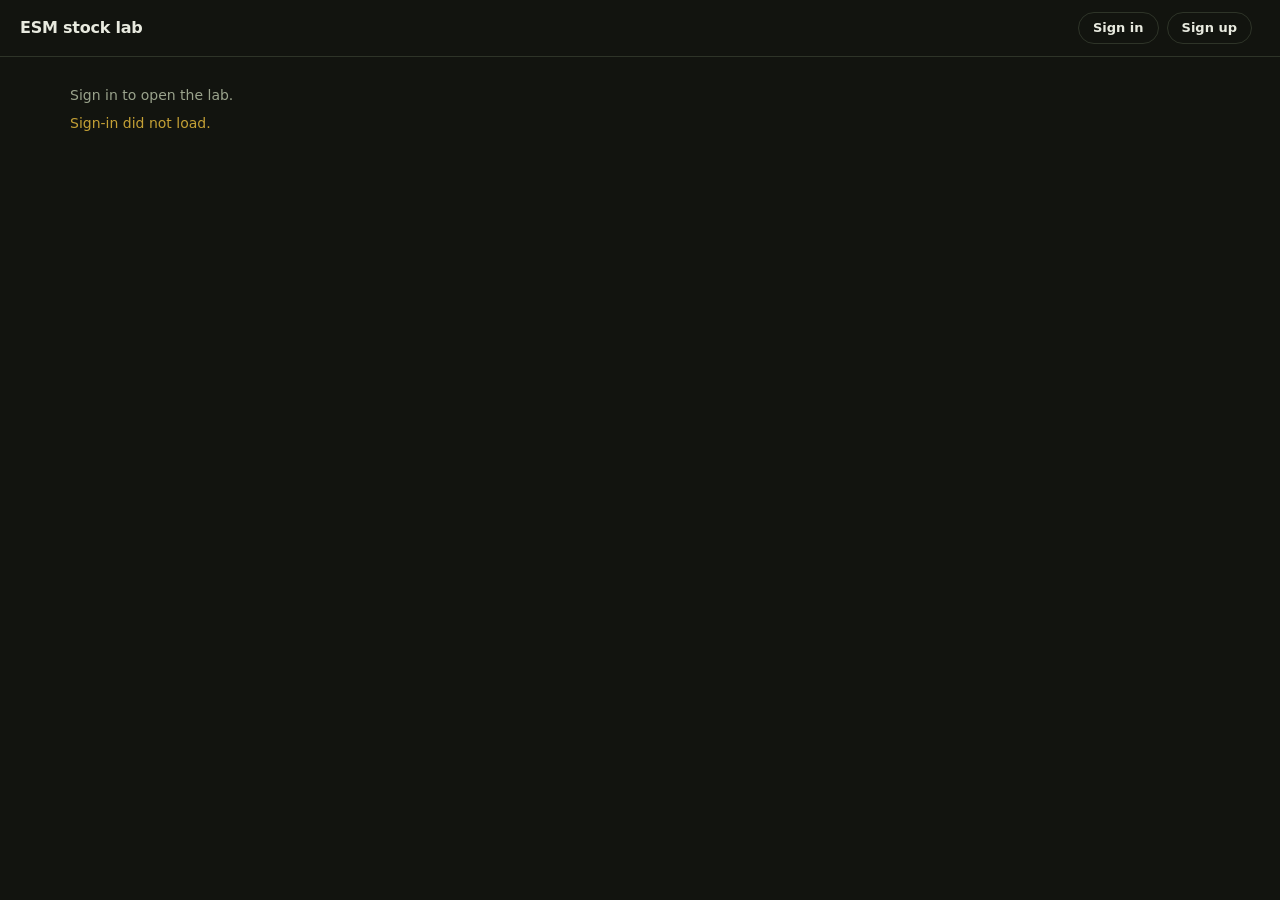
==== index.html @ aaa7f3aa "EOD lab snapshot 2026-10-05 22:42 IST" ====
<!DOCTYPE html>
<html lang="en">
<head>
  <meta charset="utf-8" />
  <meta name="viewport" content="width=device-width, initial-scale=1" />
  <title>ESM stock lab</title>
  <style>
    :root {
      --bg: #12140f;
      --panel: #1b1e16;
      --line: #2e3428;
      --text: #e8eadf;
      --muted: #9aa38c;
      --green: #3d9a6a;
      --yellow: #c4a035;
      --blue: #4a8fd4;
      --chip: #25291e;
    }
    * { box-sizing: border-box; }
    html { overflow-y: scroll; }
    body {
      margin: 0;
      font: 14px/1.45 ui-sans-serif, system-ui, -apple-system, sans-serif;
      background: var(--bg);
      color: var(--text);
    }
    main {
      width: 100%;
      margin: 0;
      padding: 12px 16px 24px;
    }
    .table-wrap {
      overflow-x: visible;
      width: 100%;
      border: 1px solid var(--line);
      border-radius: 10px;
    }
    thead th {
      position: sticky;
      top: 0;
      background: var(--bg);
      z-index: 4;
    }
    h1 { font-size: 22px; font-weight: 650; margin: 0 0 8px; }
    h2 { font-size: 16px; font-weight: 650; margin: 22px 0 6px; }
    p.lead, p.note, .legend, caption { color: var(--muted); }
    .row { display: flex; flex-wrap: wrap; gap: 8px; align-items: center; margin: 12px 0; }
    button.pill {
      border: 1px solid var(--line);
      background: var(--chip);
      color: var(--text);
      border-radius: 999px;
      padding: 6px 12px;
      cursor: pointer;
    }
    button.pill.on { background: var(--text); color: var(--bg); border-color: var(--text); }
    .tabs {
      display: flex;
      gap: 0;
      margin: 16px 0 0;
      border-bottom: 1px solid var(--line);
    }
    button.tab {
      background: none;
      border: 1px solid transparent;
      border-bottom: none;
      color: var(--muted);
      padding: 8px 16px;
      cursor: pointer;
      border-radius: 8px 8px 0 0;
      font: inherit;
    }
    button.tab.on {
      color: var(--text);
      background: var(--panel);
      border-color: var(--line);
      margin-bottom: -1px;
    }
    .table-wrap { border-top-left-radius: 0; }
    input, select {
      background: var(--panel);
      color: var(--text);
      border: 1px solid var(--line);
      border-radius: 8px;
      padding: 7px 10px;
    }
    label.check { color: var(--muted); display: flex; gap: 6px; align-items: center; }
    .stats {
      display: grid;
      grid-template-columns: repeat(auto-fit, minmax(140px, 1fr));
      gap: 10px;
      margin: 10px 0;
    }
    .stat {
      background: var(--panel);
      border: 1px solid var(--line);
      border-radius: 10px;
      padding: 12px 14px;
    }
    .stat b { display: block; font-size: 20px; }
    .stat span { color: var(--muted); font-size: 12px; }
    .legend { display: flex; gap: 16px; flex-wrap: wrap; font-size: 13px; margin: 8px 0 16px; }
    .dot { width: 8px; height: 8px; border-radius: 50%; display: inline-block; margin-right: 6px; }
    .g { background: var(--green); }
    .y { background: var(--yellow); }
    .b { background: var(--blue); }
    table {
      width: 100%;
      border-collapse: collapse;
      font-variant-numeric: tabular-nums;
    }
    .table-wrap > table {
      table-layout: fixed;
    }
    .table-wrap > table > thead > tr > th:nth-child(1) { width: 2.4%; }
    .table-wrap > table > thead > tr > th:nth-child(2) { width: 10%; }
    .table-wrap > table > thead > tr > th:nth-child(3) { width: 13%; }
    .table-wrap > table > thead > tr > th:nth-child(4) { width: 4.4%; }
    .table-wrap > table > thead > tr > th:nth-child(5) { width: 3.6%; }
    .table-wrap > table > thead > tr > th:nth-child(6) { width: 14%; }
    th, td {
      text-align: left;
      padding: 5px 4px;
      border-bottom: 1px solid var(--line);
      white-space: normal;
      overflow-wrap: anywhere;
      vertical-align: top;
    }
    .table-wrap .af-menu,
    .table-wrap .af-menu * {
      overflow-wrap: normal;
      vertical-align: baseline;
    }
    @media (max-width: 760px) {
      .table-wrap { overflow-x: auto; }
      .table-wrap > table {
        table-layout: auto;
        width: max-content;
        min-width: 100%;
      }
      .table-wrap > table > thead > tr > th:nth-child(n) { width: auto; }
      .table-wrap > table > thead > tr > th,
      .table-wrap > table > tbody > tr:not(.dossier) > td {
        white-space: nowrap;
      }
    }
    th.sortable { cursor: pointer; user-select: none; }
    th[title] { cursor: help; }
    th.sortable[title] { cursor: pointer; }
    .tip { color: var(--muted); font-size: 11px; cursor: help; padding: 0 2px; border-radius: 4px; }
    td .pos { color: var(--green); }
    td .neg { color: #c45c5c; }
    .tip:hover, .tip:focus { color: var(--text, inherit); outline: none; background: var(--line); }
    .tip-pop {
      position: fixed; z-index: 50; max-width: 300px; padding: 8px 10px;
      background: #1f2937; color: #f9fafb; border: 1px solid #4b5563; border-radius: 8px;
      font-size: 12px; line-height: 1.4; font-weight: 400; text-align: left; white-space: normal;
      box-shadow: 0 6px 20px rgba(0,0,0,.25); pointer-events: none;
    }
    th.sortable:hover { color: var(--text); }
    th.af { position: relative; }
    button.af-btn {
      background: none; border: none; color: var(--muted); cursor: pointer;
      padding: 0 2px; font-size: 12px;
    }
    button.af-btn.on { color: var(--green); }
    .af-menu {
      position: absolute; top: 100%; left: 0; z-index: 40;
      background: var(--panel); border: 1px solid var(--line);
      border-radius: 8px; min-width: 220px; max-width: 280px;
      padding: 8px; text-align: left;
    }
    .af-menu .af-item {
      display: block; width: 100%; text-align: left; background: none;
      border: none; color: var(--text); padding: 6px 8px; cursor: pointer; border-radius: 6px;
    }
    .af-menu .af-item:hover { background: var(--bg); }
    .af-menu input.af-search { width: 100%; margin: 6px 0; box-sizing: border-box; }
    .af-list { max-height: 220px; overflow: auto; }
    .af-check { display: flex; gap: 6px; align-items: center; color: var(--text); font-weight: 400; padding: 3px 4px; }
    tr:hover td { background: #22261c; }
    .sym { font-weight: 600; position: relative; }
    .ext { font-weight: 400; font-size: 11px; color: var(--muted); }
    .ext a { color: var(--muted); text-decoration: none; margin-right: 6px; }
    .ext a:hover { color: var(--text); }
    button.lnk {
      background: none; border: 1px solid var(--line); color: var(--muted);
      border-radius: 8px; padding: 3px 8px; cursor: pointer; font-size: 11px; margin-right: 4px;
    }
    button.lnk.on { color: var(--bg); background: var(--text); border-color: var(--text); }
    a.lnk {
      display: inline-block; text-decoration: none;
      border: 1px solid var(--line); color: var(--muted);
      border-radius: 8px; padding: 3px 8px; font-size: 11px;
    }
    a.lnk:hover, button.lnk.close:hover { color: var(--text); border-color: var(--muted); }
    .doss-h {
      display: flex; justify-content: space-between; align-items: center;
      gap: 12px; flex-wrap: wrap;
      padding-bottom: 10px; margin-bottom: 12px; border-bottom: 1px solid var(--line);
    }
    .doss-title { display: flex; align-items: center; gap: 10px; flex-wrap: wrap; }
    .doss-title strong { font-size: 15px; }
    .doss-meta { color: var(--muted); font-size: 12px; }
    .doss-links { display: flex; align-items: center; gap: 6px; margin-left: auto; }
    .doss-links button.lnk { margin-right: 0; }
    .seg { display: inline-flex; border: 1px solid var(--line); border-radius: 8px; overflow: hidden; }
    .seg button {
      background: none; border: none; color: var(--muted); cursor: pointer;
      padding: 3px 10px; font-size: 11px;
    }
    .seg button + button { border-left: 1px solid var(--line); }
    .seg button.on { background: var(--text); color: var(--bg); }
    #exp-msg { color: var(--muted); font-size: 12px; }
    button.symbtn {
      background: none; border: none; color: var(--text); font-weight: 600;
      cursor: pointer; padding: 0; font: inherit;
    }
    tr.dossier td {
      white-space: normal;
      background: var(--panel);
      padding: 12px 14px;
    }
    #dossier:empty { display: none; }
    #dossier {
      margin: 8px 0 12px;
      border: 1px solid var(--line);
      border-radius: 10px;
      padding: 10px 12px;
      background: var(--panel);
    }
    .doss-grid { display: grid; grid-template-columns: repeat(auto-fit, minmax(120px, 1fr)); gap: 10px; }
    .doss-grid div b { display: block; font-size: 16px; }
    .doss-grid div span { color: var(--muted); font-size: 12px; }
    .inv { width: 100%; border-collapse: collapse; margin: 8px 0; }
    .inv th, .inv td { padding: 6px 8px; border-bottom: 1px solid var(--line); font-size: 12px; }
    .inv th { color: var(--muted); font-weight: 500; }
    .warn-ico { fill: var(--yellow); flex: 0 0 auto; vertical-align: middle; }
    .data-warn {
      display: flex; align-items: flex-start; gap: 8px;
      color: var(--yellow); font-size: 12px; margin: 8px 0;
    }
    .sym a.n { color: var(--text); text-decoration: none; }
    .sym a.n:hover { text-decoration: underline; }
    button.copy {
      background: none; border: none; color: var(--muted); cursor: pointer;
      padding: 0 0 0 6px; font-size: 12px;
    }
    button.copy:hover { color: var(--text); }
    button.copy.done { color: var(--green); }
    .sym-pop {
      display: none;
      position: fixed;
      z-index: 80;
      background: var(--panel);
      border: 1px solid var(--line);
      border-radius: 8px;
      padding: 8px 10px;
      min-width: 240px;
      pointer-events: none;
    }
    .sym-pop.show { display: block; }
    .sym-pop .pop-h { font-size: 12px; color: var(--muted); margin-bottom: 4px; }
    footer.legal {
      margin-top: 8px;
      padding: 10px 0 10px;
      border-top: 1px solid var(--line);
      color: var(--muted);
      font-size: 12px;
      background: var(--bg);
      display: flex;
      align-items: center;
      gap: 8px;
    }
    footer.legal svg { flex: 0 0 auto; fill: var(--yellow); }
    footer.legal div { white-space: nowrap; overflow: hidden; text-overflow: ellipsis; }
  </style>

    <style>
      :root {
        --clerk-color-primary: #e8eadf;
        --clerk-color-primary-foreground: #12140f;
        --clerk-color-background: #1b1e16;
        --clerk-color-foreground: #e8eadf;
        --clerk-color-muted-foreground: #9aa38c;
        --clerk-color-input: #12140f;
        --clerk-color-input-foreground: #e8eadf;
        --clerk-color-border: #2e3428;
        --clerk-color-neutral: #9aa38c;
        --clerk-color-ring: #e8eadf;
        --clerk-color-danger: #c45c5c;
        --clerk-color-success: #3d9a6a;
        --clerk-color-warning: #c4a035;
        --clerk-color-modal-backdrop: rgba(18, 20, 15, 0.72);
        --clerk-border-radius: 10px;
        --clerk-font-family: ui-sans-serif, system-ui, -apple-system, sans-serif;
        --clerk-font-family-buttons: ui-sans-serif, system-ui, -apple-system, sans-serif;
        --clerk-font-size: 14px;
      }
      body.clerk-locked main { display: none !important; }
      body:not(.clerk-locked) #clerk-locked-note { display: none; }
      #clerk-bar {
        display: flex; align-items: center; justify-content: space-between; gap: 16px;
        padding: 12px 20px; border-bottom: 1px solid var(--line); background: var(--bg);
        position: sticky; top: 0; z-index: 40;
      }
      #clerk-brand {
        font-size: 16px; font-weight: 650; letter-spacing: -0.015em; color: var(--text);
      }
      #clerk-auth, #clerk-signed-out { display: flex; align-items: center; gap: 8px; }
      #clerk-bar button {
        font: inherit; font-size: 13px; font-weight: 600; line-height: 1.2;
        border-radius: 999px; padding: 7px 14px; cursor: pointer;
        border: 1px solid var(--line); background: transparent; color: var(--text);
      }
      #clerk-sign-in:hover { background: var(--chip); border-color: var(--muted); }
      #clerk-sign-up { background: var(--text); color: var(--bg); border-color: var(--text); }
      #clerk-sign-up:hover { background: #f3f5ea; border-color: #f3f5ea; }
      #clerk-bar button:focus-visible { outline: 2px solid var(--text); outline-offset: 2px; }
      #clerk-user { display: flex; align-items: center; }
      #clerk-locked-note {
        padding: 28px 20px 8px; max-width: 1180px; margin: 0 auto;
      }
      #clerk-error { color: var(--yellow); min-height: 1.2em; margin: 0 auto; max-width: 1180px; padding: 0 20px; }
      .cl-card, .cl-cardBox, .cl-modalContent {
        background: #1b1e16; color: #e8eadf;
        border: 1px solid #2e3428; border-radius: 10px; box-shadow: none;
      }
      .cl-headerTitle { color: #e8eadf; font-size: 22px; font-weight: 650; }
      .cl-headerSubtitle { color: #9aa38c; font-size: 14px; line-height: 1.45; }
      .cl-formFieldLabel, .cl-dividerText, .cl-footerActionText { color: #9aa38c; }
      .cl-formFieldInput, .cl-otpCodeFieldInput {
        background: #12140f; color: #e8eadf; border: 1px solid #2e3428; border-radius: 8px;
        box-shadow: none;
      }
      .cl-formButtonPrimary {
        background: #e8eadf; color: #12140f; border-radius: 8px; box-shadow: none;
        text-transform: none; font-weight: 600;
      }
      .cl-formButtonPrimary:hover, .cl-formButtonPrimary:focus { background: #f3f5ea; color: #12140f; }
      .cl-socialButtonsBlockButton {
        background: #25291e; color: #e8eadf; border: 1px solid #2e3428; border-radius: 8px;
        box-shadow: none;
      }
      .cl-dividerLine { background: #2e3428; }
      .cl-footer, .cl-footerAction { background: transparent; }
      .cl-footerActionLink { color: #e8eadf; font-weight: 600; }
      .cl-modalBackdrop { background: rgba(18, 20, 15, 0.72); }
      .cl-modalCloseButton, .cl-formFieldInputShowPasswordButton { color: #9aa38c; }
      .cl-logoBox, .cl-logoImage { display: none; }
      .cl-identityPreview { background: #12140f; border: 1px solid #2e3428; border-radius: 8px; }
    </style>
</head>
<body class="clerk-locked">

<!-- Clerk publishable key only. No secret key.
     Client-side gating hides the lab until Clerk reports a signed-in user.
     If this build set an API base, the tables load after sign-in from that API.
     If it did not, the rows are still in this file.
     After sign-in or sign-up, return to https://rachidasen.github.io/esm-stock-lab/
     Local preview (127.0.0.1 or localhost) returns to that origin instead. -->
<header id="clerk-bar">
  <span id="clerk-brand">ESM stock lab</span>
  <div id="clerk-auth">
    <div id="clerk-signed-out">
      <button type="button" id="clerk-sign-in">Sign in</button>
      <button type="button" id="clerk-sign-up">Sign up</button>
    </div>
    <div id="clerk-user" hidden></div>
  </div>
</header>
<p id="clerk-locked-note" class="lead">Sign in to open the lab.</p>
<p id="clerk-error" class="note"></p>

<main>
  <div class="chrome">
  <h1>ESM stock lab</h1>
  <p class="lead"><strong>Last updated 05 Oct 2026, 22:40 IST</strong></p>
  <p class="lead">
    715 live ESM rows as of 2026-10-05: NSE 234 / BSE 481, Stage 1 599 / Stage 2 116.
    262 names sit on the Exits tab for 30 days after their ESM exit date.
    Dual-listed names are two rows. Scores are local EOD snapshots, not live quotes.
  </p>
  <div class="legend">
    <span><i class="dot g"></i>Quality growth</span>
    <span><i class="dot y"></i>Turnaround (weak books, bouncing tape)</span>
    <span><i class="dot b"></i>Projected ESM exit within 8 days</span>
  </div>
  <div class="row" id="exch"></div>
  <div class="row" id="stage"></div>
  <div class="row" id="lens"></div>
  <div class="row">
    <input id="q" placeholder="Search symbol, sector or ISIN" />
    <select id="sort" class="live-only">
      <option value="days">Soonest ESM exit (days)</option>
      <option value="exit">Post-exit 1st trading day</option>
      <option value="ex">Exchange</option>
      <option value="days2">Soonest Stage 2 drop</option>
      <option value="current">Current fundamentals</option>
      <option value="future">Future undervalue</option>
      <option value="turn">Turnaround score</option>
      <option value="tech">Technical strength</option>
      <option value="fscore">Piotroski F</option>
      <option value="rs">RS vs Nifty</option>
      <option value="dealN">Deals in 30 days</option>
    </select>
    <label class="check live-only"><input type="checkbox" id="priced" checked /> Has price history</label>
    <label class="check live-only"><input type="checkbox" id="qg" /> Quality growth</label>
    <label class="check live-only"><input type="checkbox" id="turn" /> Turnaround flag</label>
  </div>
  <div class="row">
    <span class="note">Watchlist from this tab</span>
    <button type="button" class="lnk" id="exp-tv">TradingView watchlist</button>
    <button type="button" class="lnk" id="exp-ci">Chartink watchlist</button>
    <button type="button" class="lnk" id="exp-isin">ISIN watchlist</button>
    <span id="exp-msg"></span>
  </div>
  <div class="stats" id="stats"></div>
  <div class="tabs" id="view-tabs"></div>
  <p class="note" id="count"></p>
  <div id="dossier"></div>
  </div>
  <div class="table-wrap">
    <table>
      <thead id="head"></thead>
      <tbody id="body"></tbody>
    </table>
  </div>
  <footer class="legal">
    <svg width="20" height="20" viewBox="0 0 24 24" aria-label="Warning">
      <path d="M1 21h22L12 2 1 21zm12-3h-2v-2h2v2zm0-4h-2V9h2v5z" />
    </svg>
    <div>
      <strong>Disclaimer.</strong>
      This page is not from a SEBI-registered research analyst or investment adviser.
      Nothing here is a buy, sell, or hold recommendation. Model output only, for information.
      Not affiliated with NSE or BSE.
    </div>
  </footer>
</main>
<script>
const STOCKS = [{"symbol":"AARTECH","ex":"NSE","stage":1,"isin":"INE01C001026","e1":"2026-07-10","exit":"2026-10-12","days":7.0,"thin":false,"current":62.1,"future":53.0,"tech":34.8,"fscore":5.0,"ps":3.41,"de":16.02,"promoter":52.75,"fii":0.01,"dii":0.0,"rs":-9.9,"mcap":153.5,"rsi":38.6,"darvas":"BREAKDOWN","macd":"BELOW","rsiDiv":"NONE","bucket":"SOLID_CURRENT","sector":"Industrials","industry":"Electrical Equipment & Parts","name":"Aartech Solonics Limited","px":[64.62,67.15,66.92,66.12,65.38,65.83,67.01,68.01,65.38,64.75,64.2,62.02,62.17,62.06,60.59,61.02,60.33,61.22,61.32,62.65,60.49,60.59,62.81,63.02,61.0,61.21,60.61,59.41,58.93,64.11,68.62,70.92,72.69,75.05,72.11,75.69,79.07,80.6,83.02,83.84,81.23,78.84,79.35,80.67,78.75,76.77,77.33,79.19,77.13,77.33,74.82,78.53,82.13,79.96,79.87,78.25,81.87,79.77,78.33,82.24,86.31,90.62,95.15,99.91,94.91,90.16,85.65,81.36,77.29,78.94,74.99,72.38,71.17,69.21,66.06,68.09,66.58,63.48,64.1,67.3,68.6,68.84,66.13,67.27,69.27,67.38,67.15,66.77,64.27,62.74,64.68,66.21,67.13,64.46,64.33,63.4,62.93,61.06,60.92,60.82,58.61,57.4,56.28,58.94,60.81,62.72,60.93,61.89,61.42,58.44,55.52,55.52,55.93,54.81,56.02,54.59,55.89,56.37,53.59,52.07,51.08,51.89,54.48,54.38,52.65,53.1,53.8,54.11,56.81,59.65,60.96,63.0,61.67,61.72,59.24,57.09,55.8,57.41,56.8,55.09,57.55,55.22,53.41,52.7,52.3,54.91,57.65,60.52,58.9,59.44,57.94,58.06,58.12,55.22,57.98,60.55,61.73,60.8,57.76,57.45,57.05,56.88,55.87,57.33,60.7,60.31,66.34,72.8,70.58,71.79,70.42,69.9,66.87,65.97,65.97,69.26,69.41,72.67,72.73,70.58,69.09,70.64,68.74,65.43,68.62,66.81,70.08,73.57,70.41,70.18,70.14,70.12,69.63,70.47,69.77,68.93,69.4,69.1,68.57,67.89,67.38,66.45,66.57,65.57,65.8,65.46,64.21,62.46,61.48,62.45,63.89,64.64,63.13,61.67,61.77,61.33,61.7,60.91,60.39,59.59,58.78,57.29,57.42,60.28,61.57,58.7,57.88,57.81,59.12,57.6,57.65,56.52,55.39,55.5,56.72,56.51,56.42,57.62,54.73,54.15,53.2,54.6,54.18,52.5,51.76,52.11,52.49,51.78,53.19,52.05,52.54,53.11,53.37,51.83,51.31,52.1,57.31,59.02,59.21,58.84,62.78,59.89,58.62,57.55,56.41,57.49,55.38,54.38,53.32,52.82,53.65,51.62,51.05,50.76,50.52,50.85,50.85,50.14,49.95,49.9,49.69,48.01,48.64,48.65,52.05,51.09,49.29,49.7,50.47,50.12,49.09,49.31,49.41,48.9,49.37,49.04,48.96,48.88,47.11,47.45,47.78,47.86,50.7,49.02,47.72,47.92,47.85,47.44,48.86,53.77,55.08,53.63,54.74,52.86,50.31,50.17,51.45,51.65,52.4,49.12,47.15,47.35,46.19,44.13,45.18,45.99,44.9,46.97,47.07,47.58,46.17,45.97,48.38,50.16,49.72,48.12,46.43,46.35,46.39,46.2,44.98,44.47,43.52,43.0,43.65,43.27,42.7,41.4,40.43,40.46,41.93,39.56,41.0,40.24,39.7,40.25,40.44,41.75,47.17,45.26,46.52,44.66,42.72,42.34,39.4,34.72,36.55,38.66,40.74,44.31,46.69,43.41,41.03,43.85,52.59,52.96,53.04,51.55,52.14,50.63,50.43,49.92,48.38,48.81,49.3,48.52,47.94,47.84,46.77,44.94,44.89,42.92,40.03,43.05,41.85,39.99,42.96,42.45,41.71,41.87,42.19,42.76,44.7,43.56,41.95,41.91,41.35,42.55,41.86,41.79,41.13,41.04,40.61,40.58,41.55,41.05,48.93,49.22,49.78,50.13,50.58,50.83,50.12,52.16,47.91,47.54,47.97,48.07,47.78,57.34,52.94,46.91,49.54,49.14,48.45,47.35,48.95,48.38,47.46,48.29,47.36,47.76,47.81,47.81,47.09,45.71,46.0,45.05,46.33,46.85,47.14,47.26,47.13,46.89,46.11,48.41,49.5,50.97,50.11,50.7,51.25,48.96,50.55,48.17,47.33,46.98,47.8,49.5,49.04,47.78,48.82,49.69,49.04,48.52,49.41,51.25,52.37,51.94,51.86,50.71,50.12,51.27,51.2,51.06,51.58,50.7,50.41,50.11,51.22,50.01,50.14,47.92,47.3],"shp":"30-JUN-2026","public":47.24,"hold":[{"q":"30-JUN-2026","pr":52.75,"fii":0.01,"dii":0.0,"pub":47.24},{"q":"31-MAR-2026","pr":52.75,"fii":0.0,"dii":0.0,"pub":47.25},{"q":"31-DEC-2025","pr":52.75,"fii":0.0,"dii":0.0,"pub":47.25},{"q":"30-SEP-2025","pr":52.72,"fii":0.0,"dii":0.31,"pub":46.97}],"ffmcap":77.5},{"symbol":"ACCORD","ex":"NSE","stage":1,"isin":"INE113X01015","e1":"2026-04-22","exit":"2026-10-12","days":7.0,"thin":false,"current":76.3,"future":94.9,"tech":38.0,"ps":0.67,"promoter":74.88,"fii":0.0,"dii":0.0,"rs":18.5,"mcap":1337.4,"rsi":28.1,"darvas":"BREAKDOWN","macd":"BELOW","rsiDiv":"NONE","bucket":"FUTURE_UNDERVALUE","name":"Accord Synergy Limited","coil":true,"px":[37.0,37.0,35.15,33.4,31.85,31.85,33.4,34.85,34.85,33.15,31.75,30.7,30.7,31.5,31.5,31.5,31.5,31.5,31.5,31.5,31.5,31.5,33.05,34.7,34.8,34.8,34.8,34.8,34.8,33.1,33.1,29.9,31.0,29.45,29.45,29.45,30.95,32.25,30.65,31.95,31.95,30.5,30.5,28.4,29.8,28.6,29.75,29.75,29.75,29.75,29.75,29.75,29.75,29.75,29.0,29.0,27.65,27.65,27.65,26.3,27.6,27.6,26.25,27.35,26.0,26.45,26.45,26.45,27.45,26.1,26.1,24.9,24.9,24.9,24.9,23.7,23.7,23.7,23.7,23.7,23.7,24.3,25.5,25.5,25.5,25.5,25.5,24.25,24.25,24.25,24.25,24.25,24.25,24.25,23.05,23.05,23.05,23.05,23.05,23.05,23.05,23.05,23.05,23.05,21.4,21.4,21.4,21.4,20.35,20.35,20.35,20.35,19.4,19.4,19.4,18.55,18.15,18.15,17.5,17.5,17.5,17.5,17.5,17.5,17.5,17.5,17.5,17.5,18.3,18.3,18.3,19.2,19.2,19.2,19.2,19.25,19.25,19.25,19.25,19.25,20.2,20.2,20.2,20.2,20.2,20.2,20.2,20.2,21.2,22.25,22.25,22.25,22.25,22.2,22.2,22.2,22.2,22.2,22.2,23.3,23.3,23.3,23.3,23.3,22.15,22.15,22.15,22.15,22.15,22.15,21.1,22.15,22.15,22.15,23.25,22.1,23.2,23.2,22.1,22.1,22.1,22.1,22.1,22.1,21.0,21.75,21.75,22.8,22.8,22.8,22.8,22.8,22.8,22.8,22.8,23.9,22.75,22.75,22.75,22.75,22.75,22.75,22.75,22.75,22.75,22.75,23.85,23.85,23.85,23.85,23.85,23.85,23.85,23.85,23.85,23.85,23.85,23.85,23.85,23.85,23.85,23.85,23.0,23.0,23.0,21.85,21.85,21.85,21.85,21.85,21.85,21.85,21.85,21.85,21.85,21.0,21.0,22.0,22.0,22.0,22.0,22.0,22.0,22.0,22.0,22.0,22.0,22.0,22.0,22.0,22.0,22.0,22.0,22.0,22.0,20.9,20.9,20.9,20.9,20.9,20.9,20.9,20.9,20.9,20.9,20.9,20.9,19.85,19.85,19.85,19.85,20.8,20.8,22.85,23.95,22.9,22.9,22.9,22.9,22.9,24.0,24.0,25.2,23.95,23.95,23.95,23.95,23.95,23.95,23.95,23.95,25.1,25.1,25.1,26.35,26.35,26.35,26.35,26.35,27.65,27.65,27.65,27.65,29.0,29.0,29.0,29.0,29.0,29.0,29.0,29.0,29.0,29.0,29.0,29.0,30.45,29.05,27.6,27.6,27.6,27.6,27.6,27.6,27.6,27.6,27.6,28.0,28.0,28.0,28.0,28.0,28.0,28.0,28.0,28.0,27.0,27.0,25.65,25.65,25.65,25.65,25.65,25.65,28.15,28.15,29.55,29.55,28.1,26.7,25.4,25.4,25.4,25.4,26.65,26.65,26.65,26.65,26.65,26.65,26.65,26.5,26.5,26.5,26.5,26.5,26.0,26.0,27.3,28.65,28.65,28.65,33.1,33.1,36.45,36.45,36.35,38.15,39.95,41.9,43.95,43.95,43.95,45.95,45.95,48.2,48.35,45.95,43.7,41.65,43.7,43.7,43.7,43.7,43.7,45.85,45.85,48.1,50.5,53.0,53.0,53.0,55.65,55.65,55.65,55.65,58.4,58.4,61.3,64.35,67.55,70.9,74.4,78.1,82.0,86.1,90.4,94.9,99.6,99.6,99.6,115.2,120.95,126.95,133.25,139.9,139.9,154.15,161.85,169.9,178.35,187.25,190.95,194.75,198.55,202.5,206.55,210.65,206.45,202.35,202.35,202.35,202.35,202.35,202.35,202.35,202.35,202.35,202.35,202.35,202.35,198.35,198.35,198.35,198.35,198.35,198.35,198.35,198.35,198.35,198.35,198.35,198.35,198.35,198.35,198.35,198.35,198.35,198.35,198.35,198.35,198.35,198.35,198.35,188.45,188.45,188.45,188.45,188.45,188.45,188.45,188.45,188.45,188.45,188.45,188.45,188.45,188.45,188.45,188.45,188.45,188.45,188.45],"shp":"30-JUN-2026","public":68.01,"hold":[{"q":"30-JUN-2026","pr":74.88,"fii":0.0,"dii":0.0,"pub":68.01},{"q":"11-JUN-2026","pr":74.88,"fii":0.0,"dii":0.0,"pub":25.12},{"q":"31-MAR-2026","pr":71.99,"fii":0.0,"dii":0.0,"pub":28.01},{"q":"30-SEP-2025","pr":71.99,"fii":0.0,"dii":0.0,"pub":28.01}],"shpWarn":["Public % local 68.01 vs Screener 25.12"]},{"symbol":"ACCPL","ex":"NSE","stage":1,"isin":"INE0T8T01010","e1":"2026-05-05","exit":"2026-10-12","days":7.0,"thin":false,"current":82.0,"future":100.0,"tech":34.8,"promoter":73.52,"fii":0.0,"dii":2.76,"rs":32.3,"rsi":43.1,"darvas":"BREAKDOWN","macd":"BELOW","rsiDiv":"NONE","bucket":"FUTURE_UNDERVALUE","name":"Accretion Pharmaceuticals Limited","px":[82.95,78.8,74.9,71.15,67.6,69.9,66.55,64.9,67.05,66.05,65.55,64.1,65.4,68.3,69.8,79.3,77.95,78.4,78.3,77.0,75.0,72.65,72.15,71.95,71.3,70.9,69.35,70.8,70.0,70.2,70.3,69.95,69.0,68.95,66.95,66.05,65.6,63.75,66.9,65.0,64.75,65.85,64.3,64.7,64.7,63.0,62.15,62.5,60.85,62.7,60.5,62.2,61.7,60.6,59.3,59.9,59.55,60.0,60.3,59.6,59.15,61.0,59.0,59.05,58.8,59.75,59.85,59.35,58.8,60.5,60.25,65.4,62.35,63.0,62.0,60.95,63.2,63.0,63.5,62.55,63.35,64.95,63.65,62.85,64.85,64.2,64.2,60.85,60.95,58.8,60.0,59.0,59.0,57.4,58.25,58.8,58.7,58.8,58.7,58.7,57.9,56.85,55.2,54.6,55.1,55.3,57.15,57.85,56.8,58.9,56.75,57.45,59.9,58.3,56.75,55.15,57.2,59.25,60.0,67.9,66.15,68.5,64.75,77.7,82.25,82.9,81.15,77.0,79.0,80.85,93.05,101.05,92.7,88.1,83.95,88.05,92.45,92.6,97.2,97.2,92.35,95.5,90.85,90.85,90.0,87.7,92.05,90.05,89.9,88.0,88.05,88.0,87.0,87.85,84.05,84.0,86.7,83.05,81.1,77.1,77.35,73.55,72.95,69.35,70.75,68.05,67.0,64.1,67.3,64.05,67.25,67.25,67.4,67.4,73.2,73.2,69.6,66.6,67.05,68.4,67.8,68.2,68.5,68.5,71.0,68.5,68.45,67.8,67.8,71.0,68.05,70.95,67.45,65.7,65.45,68.65,69.7,66.7,64.3,63.55,63.75,64.05,64.9,65.05,63.05,63.45,66.3,66.25,63.55,66.7,70.0,73.5,77.15,81.0,77.0,77.0,74.15,77.85,81.45,82.85,86.55,89.95,93.0,89.75,90.1,93.95,98.6,103.5,108.65,114.05,109.4,108.0,112.5,117.75,122.65,122.25,126.8,121.4,119.55,114.65,108.95,113.0,115.1,111.55,117.1,119.4,117.45,122.7,127.5,133.65,140.3,142.85,144.9,138.0,134.3,140.35,135.3,137.25,142.9,143.0,148.05,151.0,143.45,141.65,145.5,151.9,149.15,155.35,163.05,169.0,162.0,155.65,159.0,154.0,153.6,160.8,157.0,155.5,157.1,160.65,166.0,165.65,164.1,163.45,164.1,170.25,164.2,160.0,168.0,165.0,163.0,169.9,172.0,177.0,181.1,179.85,181.0,190.05,196.75,188.7,184.45,190.5,195.0,200.0,205.5,208.0,202.3,200.0,192.0,200.8,199.55,207.0,207.0,205.0,202.0,200.0,210.0,210.0,202.0,210.0,215.0,219.0,208.8,210.85,210.0,208.0,214.95,204.95,205.0,203.3,202.25,210.95,214.0,203.3,194.05],"shp":"30-JUN-2026","public":23.72,"hold":[{"q":"30-JUN-2026","pr":73.52,"fii":0.0,"dii":2.76,"pub":23.72},{"q":"31-MAR-2026","pr":73.52,"fii":0.0,"dii":0.0,"pub":26.48},{"q":"31-DEC-2025","pr":73.52,"fii":0.0,"dii":0.0,"pub":26.48},{"q":"30-SEP-2025","pr":73.52,"fii":1.16,"dii":0.0,"pub":25.32}]},{"symbol":"AKSHARCHEM","ex":"NSE","stage":1,"isin":"INE542B01011","e1":"2026-07-02","exit":"2026-10-12","days":7.0,"thin":false,"current":65.2,"future":98.7,"tech":33.3,"fscore":2.0,"ps":0.86,"de":41.47,"promoter":62.7,"fii":0.0,"dii":0.06,"rs":62.9,"mcap":357.6,"rsi":46.6,"darvas":"BREAKDOWN","macd":"BELOW","rsiDiv":"NONE","bucket":"FUTURE_UNDERVALUE","sector":"Basic Materials","industry":"Specialty Chemicals","name":"Aksharchem India Limited","px":[301.96,310.82,315.36,319.59,324.07,315.61,313.46,315.8,307.44,304.65,300.07,296.43,292.4,285.08,283.53,285.28,283.68,287.12,289.26,294.74,304.65,316.95,309.43,312.22,312.72,303.1,302.46,297.63,300.12,297.73,300.17,291.1,292.94,299.72,299.12,298.77,299.02,306.94,304.95,307.79,314.61,311.22,309.23,310.63,307.29,307.44,310.33,301.81,305.55,337.12,325.96,321.28,311.32,307.94,307.29,304.45,310.82,306.54,301.56,305.15,305.25,305.4,298.27,297.43,300.22,295.44,282.39,271.48,265.35,270.18,280.44,285.28,289.61,285.08,279.15,277.26,281.24,265.25,252.16,254.94,266.65,265.45,253.7,259.43,260.02,259.83,258.83,256.44,249.17,248.47,251.56,244.54,230.89,226.56,228.95,231.14,230.69,234.13,239.06,231.59,224.32,212.26,215.86,220.22,216.8,220.6,217.47,212.08,210.22,204.67,201.46,201.46,211.89,218.06,220.65,222.29,211.02,201.84,202.95,213.57,212.56,217.28,211.74,213.21,201.95,208.37,205.83,208.75,211.42,216.75,220.22,225.5,235.23,229.98,230.49,223.86,225.44,223.17,218.16,222.82,217.2,221.1,224.21,215.19,222.77,242.65,244.85,237.16,240.33,248.74,243.57,251.65,276.08,271.11,265.71,264.73,262.97,259.34,257.51,248.14,244.87,250.87,251.93,251.72,248.51,247.76,259.41,259.49,252.43,248.4,250.9,250.41,244.46,237.83,246.99,250.31,253.3,252.52,255.46,261.74,274.92,280.34,292.1,294.84,295.63,294.04,292.0,301.56,303.65,300.91,289.96,298.92,298.57,308.28,309.23,312.32,306.24,297.88,303.75,310.18,291.9,292.75,287.96,285.82,278.95,275.31,265.2,260.12,257.43,260.67,272.77,283.38,274.32,275.41,274.67,273.57,278.6,277.9,280.0,278.25,274.67,289.51,280.44,277.01,254.45,271.68,268.73,270.13,275.47,274.78,277.72,271.58,270.73,270.08,267.13,266.73,267.43,266.78,268.08,265.09,263.14,270.23,269.73,262.64,266.78,266.83,270.28,262.24,267.63,268.08,267.38,264.44,259.64,263.04,262.34,267.28,263.24,261.54,260.74,277.52,267.18,272.83,280.27,279.12,272.18,267.83,263.19,261.69,253.25,250.8,253.6,251.5,251.85,247.46,263.09,254.2,251.3,249.51,248.71,249.11,258.59,270.83,284.01,267.28,265.84,262.59,254.9,250.35,251.7,250.0,248.76,247.31,243.01,244.46,249.06,248.31,250.1,255.8,251.1,249.16,252.95,251.65,246.06,246.01,242.21,237.32,240.72,243.23,238.79,239.88,235.9,233.12,234.02,228.74,223.75,228.05,226.86,220.51,222.67,211.94,208.46,227.45,229.08,227.22,226.07,222.59,221.36,220.8,221.28,220.68,220.9,219.17,223.92,227.79,226.23,223.76,222.9,218.45,219.13,221.67,222.27,221.14,219.94,217.53,213.87,219.14,216.01,204.35,203.95,205.39,204.65,190.93,177.82,170.87,170.27,172.3,169.53,171.28,175.7,178.77,183.81,171.95,173.1,160.97,151.2,145.02,155.24,162.71,166.54,172.47,180.19,181.48,185.18,182.29,188.94,194.6,204.81,208.57,205.98,204.05,203.82,193.37,200.04,202.34,197.97,198.99,197.31,207.29,210.11,212.5,208.19,209.66,209.62,205.0,200.0,198.27,197.59,197.43,195.3,205.96,198.46,200.83,199.76,199.52,190.19,187.84,190.77,227.88,240.03,227.26,211.29,211.69,210.21,202.02,206.74,205.63,212.12,214.75,219.69,248.08,244.83,237.8,242.83,239.3,234.1,242.14,242.61,233.36,230.42,235.21,235.14,232.83,234.44,234.72,230.4,234.72,234.57,238.4,234.72,234.75,233.87,234.66,232.85,236.3,234.72,240.54,246.58,249.33,249.64,255.24,261.18,272.96,280.51,277.9,278.28,283.85,281.69,295.77,305.28,302.71,300.71,299.59,301.59,302.86,318.0,333.33,349.77,365.22,348.5,365.92,384.2,403.37,423.5,444.32,463.35,451.97,429.39,407.97,422.9,401.8,381.95,373.5,392.15,410.65,395.9,389.95,379.3,394.4,383.35,376.55,388.1,379.1,365.3],"shp":"30-JUN-2026","public":37.24,"hold":[{"q":"30-JUN-2026","pr":62.7,"fii":0.0,"dii":0.06,"pub":37.24},{"q":"31-MAR-2026","pr":62.7,"fii":0.0,"dii":0.06,"pub":37.24},{"q":"31-DEC-2025","pr":62.7,"fii":0.0,"dii":0.06,"pub":37.24},{"q":"30-SEP-2025","pr":62.7,"fii":0.02,"dii":0.06,"pub":37.22}],"ffmcap":116.3},{"symbol":"AMANTA","ex":"NSE","stage":1,"isin":"INE084K01015","e1":"2026-06-17","exit":"2026-10-12","days":7.0,"thin":false,"current":81.8,"future":94.1,"tech":26.3,"ps":2.35,"de":111.0,"promoter":63.8,"fii":0.43,"dii":12.92,"rs":24.4,"mcap":697.4,"rsi":62.5,"darvas":"BREAKDOWN","macd":"BELOW","rsiDiv":"BEARISH","bucket":"FUTURE_UNDERVALUE","sector":"Healthcare","industry":"Drug Manufacturers - Specialty & Generic","name":"Amanta Healthcare Limited","px":[142.68,139.87,137.0,141.88,140.61,139.12,141.15,143.77,146.82,143.86,139.21,138.17,140.04,136.36,136.34,137.45,137.76,137.57,134.98,132.96,134.06,130.25,126.86,124.31,126.96,122.13,126.0,127.02,124.36,125.1,124.26,124.92,122.5,122.28,121.99,120.82,122.52,120.1,123.25,120.16,123.22,122.76,118.67,119.82,122.24,119.65,117.06,116.84,116.68,112.5,111.16,112.96,110.8,106.24,105.89,108.0,103.45,101.82,103.24,100.77,99.07,102.99,103.64,105.6,105.12,104.04,101.73,108.99,111.68,112.74,113.46,111.96,106.78,106.7,104.29,109.06,106.91,109.74,110.45,109.59,114.02,110.02,108.81,109.08,108.32,106.66,104.64,103.21,100.62,104.24,101.21,100.06,99.76,101.97,101.76,103.33,102.77,106.86,107.69,104.42,104.73,106.05,106.94,109.16,108.56,105.02,103.11,108.39,106.92,104.64,105.46,104.34,101.41,100.65,104.84,102.95,100.24,99.5,100.38,100.72,99.08,96.89,99.65,98.38,95.73,97.45,95.03,97.12,95.66,95.91,96.41,96.55,98.61,99.06,99.81,105.81,108.07,107.15,107.94,109.43,106.03,112.18,113.33,121.03,128.67,129.84,135.0,137.06,135.68,136.86,132.03,134.63,132.37,131.55,131.13,140.29,137.9,134.23,135.73,138.76,136.84,134.29,132.54,131.96,129.43,125.82,132.36,126.35,126.24,130.09,132.27,133.25,131.8,125.51,121.21,115.32,122.33,132.26,133.49,130.85,135.46,140.92,148.62,151.82,157.14,150.27,149.27,148.95,156.39,160.39,159.64,162.84,160.68,160.81,161.0,161.58,160.12,163.09,171.24,179.8,186.47,182.82,179.17,175.59,172.08,168.64,165.27,168.0,164.64,167.93,167.0,166.0,163.0,160.0,159.0,162.18,165.42,168.72,172.09,169.75,173.0,169.54,166.15,162.83,159.58,156.39,153.27,156.33,164.13,172.29,177.63,186.51,195.79,205.17,194.92,191.03,187.21,185.1,188.8,190.0,186.5,190.23,194.03,197.91,201.86,205.89,201.78,197.75,193.8,189.93,189.95,189.95,188.1,185.5,189.21,189.21,186.0,183.0,186.66,190.39,190.4,199.92],"shp":"30-JUN-2026","public":22.85,"hold":[{"q":"30-JUN-2026","pr":63.8,"fii":0.43,"dii":12.92,"pub":22.85},{"q":"31-MAR-2026","pr":63.72,"fii":0.85,"dii":12.88,"pub":22.55},{"q":"31-DEC-2025","pr":63.56,"fii":1.1,"dii":11.24,"pub":24.1},{"q":"30-SEP-2025","pr":63.56,"fii":1.0,"dii":11.34,"pub":24.1}],"ffmcap":141.5,"dealN":3,"dealTxt":"3 insider","deals":[{"t":"insider","d":"2026-09-30","side":"SELL","qty":1732763.0},{"t":"insider","d":"2026-09-28","side":"BUY","qty":150400.0},{"t":"insider","d":"2026-09-28","side":"SELL","qty":150400.0}],"effective_date":"2026-10-05","circuitTxt":"2% → 5% · effective 2026-10-05","circuits":[{"d":"2026-10-05","effective_date":"2026-10-05","from":"2%","to":"5%"}]},{"symbol":"APEXECO","ex":"NSE","stage":1,"isin":"INE0T4V01015","e1":"2026-05-13","exit":"2026-10-12","days":7.0,"thin":false,"current":84.0,"future":92.1,"tech":28.8,"promoter":69.29,"fii":0.0,"dii":8.39,"rs":11.8,"rsi":42.9,"darvas":"BREAKDOWN","macd":"BEARISH_2D","rsiDiv":"NONE","bucket":"FUTURE_UNDERVALUE","name":"Apex Ecotech Limited","px":[145.6,138.35,131.45,124.9,130.9,124.35,130.55,137.0,133.55,133.85,130.9,125.9,129.6,128.05,129.4,127.5,121.85,124.8,123.0,126.35,149.2,144.6,136.7,141.75,146.9,153.6,152.0,146.3,152.05,159.15,158.3,147.65,150.05,146.7,138.9,136.1,129.25,133.95,131.2,138.2,137.65,139.4,137.95,144.7,143.9,140.45,140.35,132.6,123.65,128.75,132.4,124.6,121.2,114.9,118.5,116.2,115.15,113.5,111.6,110.0,111.0,105.2,103.85,104.45,103.85,103.0,98.95,94.4,86.65,80.55,73.8,76.95,86.8,83.65,87.8,92.15,87.55,83.9,79.95,78.8,82.6,86.7,90.25,89.5,86.05,86.0,90.3,94.8,99.5,104.45,106.5,108.6,109.1,106.95,104.85,102.75,100.7,100.5,99.2,97.4,95.45,95.5,94.9,94.9,93.05,94.9,96.75,98.65,100.6,102.6,104.65,106.7,108.8,114.2,119.9,125.85,125.5,119.25,116.7,122.0,120.65,117.7,123.55,125.9,124.05,127.0,130.0,126.15,125.05,125.0,121.15,118.15,118.15,126.85,118.0,123.95,118.65,126.0,120.0,126.0,121.7,123.05,116.2,122.35,122.0,120.1,118.8,118.9,121.5,125.8,124.95,125.25,126.5,127.7,122.75,124.85,120.0,118.9,118.5,114.95,116.0,116.0,113.0,111.5,113.25,117.0,113.6,116.9,114.95,111.25,108.05,108.0,114.0,113.2,113.4,126.4,127.4,130.2,129.0,130.1,129.0,127.0,132.8,138.45,135.05,136.15,139.2,142.25,142.0,142.0,142.0,138.0,138.0,164.6,150.45,148.85,143.75,136.25,138.4,134.55,144.0,133.15,128.55,131.5,130.8,136.0,133.0,130.15,131.45,134.0,129.0,130.0,130.35,134.15,127.35,131.5,127.5,125.55,123.55,123.5,125.55,123.15,113.3,130.0,125.0,131.25,124.75,129.95,132.6,140.45,143.7,136.5,131.55,129.0,129.0,130.0,131.0,133.0,136.9,137.15,137.3,136.0,130.5,128.95,138.8,136.95,135.15,134.3,131.5,131.5,131.9,131.75,130.55,131.0,129.05,129.1,130.0,126.0,128.0,132.5,131.0,131.0,129.0,134.0,135.5,126.0,124.5,125.0,125.0,123.3,121.05,123.75,126.4,126.0,120.35,116.55,111.0,121.45,120.0,130.0,125.5,134.0,131.0,134.7,134.1,131.35,132.0,135.0,135.0,133.9,131.95,129.2,138.45,133.0,130.0,133.75,130.0,125.05,128.0,116.35,116.45,117.7,115.0,116.0,115.35,115.35,106.8,109.0,108.15,122.0,118.0,114.0,108.5,108.0,110.1,110.0,104.6,108.1,110.85,114.9,112.85,121.95,115.15,115.0,109.0,110.95,114.0,125.55,117.15,121.0,116.9,119.5,123.95,122.0,123.5,122.5,121.0,137.3,137.35,141.6,169.9,174.1,191.5,181.9,190.95,200.45,207.5,197.15,189.0,192.2,187.5,195.5,204.0,199.95,195.6,193.0,186.3,187.0,190.0,188.0,188.0,188.0,190.0,186.95,184.0,186.0,195.3,203.0,213.15,223.8,234.95,246.65,250.65,251.0,254.0,265.0,274.7,265.5,252.25,251.0,241.0,230.65,232.0,242.1,254.2,266.9,272.0,273.95,265.55,252.3,250.05,250.05,259.95,264.4,252.0,256.0,255.3,255.0,255.0,261.8,269.9,277.75,282.55,271.0,273.05,275.45,275.45,270.0,283.0,290.0,290.2,285.0,270.75,273.0,261.0,251.75,255.0,242.25,242.0,253.9,252.0,249.05,256.0,265.0,278.2,274.9,279.55,280.0,283.15,272.5,258.9,255.0,250.0,262.5,265.0,268.0,268.8,255.4,268.15,264.75,263.95,269.35,255.95,251.0],"shp":"31-MAR-2026","public":22.32,"hold":[{"q":"31-MAR-2026","pr":69.29,"fii":0.0,"dii":8.39,"pub":22.32},{"q":"30-SEP-2025","pr":69.29,"fii":0.0,"dii":6.52,"pub":24.19},{"q":"31-MAR-2025","pr":69.29,"fii":0.01,"dii":6.08,"pub":24.62},{"q":"02-DEC-2024","pr":69.29,"fii":4.98,"dii":2.8,"pub":22.93}]},{"symbol":"APSISAERO","ex":"NSE","stage":1,"isin":"INE1OOJ01011","e1":"2026-04-22","exit":"2026-10-12","days":7.0,"thin":false,"current":84.0,"future":100.0,"tech":29.5,"promoter":73.02,"fii":3.02,"dii":5.25,"rs":55.4,"rsi":39.1,"darvas":"BREAKDOWN","macd":"BELOW","rsiDiv":"NONE","bucket":"FUTURE_UNDERVALUE","name":"Apsis Aerocom Limited","px":[160.65,168.65,177.05,185.9,181.45,172.4,163.8,156.45,164.25,172.45,183.15,180.85,184.0,177.0,178.7,186.45,198.8,221.2,251.25,232.0,219.25,208.3,215.6,222.25,233.35,239.9,227.95,239.3,243.0,248.0,260.4,273.4,287.05,301.4,290.85,276.35,289.95,298.5,283.6,269.45,282.9,297.0,311.85,327.4,334.75,318.05,302.15,296.15,290.25,284.5,289.0,283.25,288.0,293.75,299.6,305.55,311.6,317.8,324.15,330.6,324.0,317.55,311.2,305.0,311.1,317.3,323.6,330.05,336.65,343.35,350.2,357.2,350.1,350.15,357.15,364.0,371.25,378.65,386.2,378.5,385.95,393.65,401.45,409.45,417.6,425.95,434.45,443.1,434.25,425.65,434.15,437.95,441.0,449.8,457.0,466.1,475.4,484.9,494.0,484.15,490.0,499.8,509.75,519.9,530.25,540.85,535.0,524.3,534.75,545.4,553.8,564.85,576.1,587.6,599.35,611.3,623.5,625.0,612.5,624.75,612.3,600.1,588.1,576.35,564.85,566.0,577.3,588.0,599.75,611.7,588.0,600.0,571.8,555.0,528.0],"shp":"31-MAR-2026","public":18.71,"hold":[{"q":"31-MAR-2026","pr":73.02,"fii":3.02,"dii":5.25,"pub":18.71},{"q":"17-MAR-2026","pr":73.02,"fii":3.65,"dii":8.94,"pub":14.39}]},{"symbol":"BHADORA","ex":"NSE","stage":1,"isin":"INE0ZRC01017","e1":"2026-07-03","exit":"2026-10-12","days":7.0,"thin":false,"current":84.0,"future":100.0,"tech":58.7,"promoter":65.59,"fii":1.48,"dii":10.26,"rs":70.2,"rsi":80.2,"darvas":"BREAKOUT_UP","macd":"BULLISH_4D","rsiDiv":"NONE","bucket":"FUTURE_UNDERVALUE","name":"Bhadora Industries Limited","px":[105.95,104.25,109.45,104.0,98.8,100.6,105.4,110.6,109.95,104.45,98.6,98.1,97.0,95.0,93.65,91.9,101.25,101.6,99.25,98.65,102.05,99.2,119.0,111.95,109.9,113.9,109.95,112.3,111.95,106.85,106.85,104.3,96.25,99.95,97.9,99.2,99.1,95.1,92.45,91.75,95.9,93.0,92.5,90.5,97.15,95.0,92.55,93.15,92.5,90.95,91.0,89.4,89.75,91.0,88.05,87.35,87.35,87.45,85.5,87.8,82.3,83.65,85.45,84.85,87.4,79.5,78.05,79.85,79.9,79.8,77.95,78.5,77.05,77.0,78.6,76.5,76.6,75.3,75.0,73.5,71.6,75.0,77.0,81.0,81.0,82.0,78.0,74.5,75.0,75.5,77.0,77.0,78.0,77.1,77.1,73.7,77.7,80.45,80.0,77.0,75.2,72.0,71.0,70.25,70.0,70.0,66.6,66.0,63.1,64.0,66.6,66.0,65.0,65.5,64.65,62.5,66.0,66.5,69.5,69.6,68.0,74.8,71.2,74.9,69.65,69.85,69.6,66.0,71.8,71.5,68.0,66.5,64.45,61.1,64.0,67.8,68.0,62.5,63.9,63.9,64.0,61.1,60.4,59.05,62.25,63.9,62.0,58.5,60.7,60.55,57.05,50.2,54.8,59.25,62.1,59.3,66.75,66.0,66.0,67.0,68.1,63.1,64.4,63.2,61.5,61.45,62.75,64.25,65.0,70.1,71.5,67.65,72.6,72.9,70.0,70.1,70.1,72.5,71.9,74.6,72.5,74.35,71.95,71.0,74.05,72.1,71.2,70.9,69.55,69.1,60.75,64.55,64.0,60.1,60.3,60.35,60.5,58.4,57.4,59.65,61.7,63.55,65.95,75.55,84.2,84.45,80.95,89.0,93.0,83.75,88.95,88.85,90.0,89.95,94.4,99.1,94.15,90.2,87.9,92.25,92.25,89.9,90.55,89.75,91.0,89.05,90.8,87.6,86.5,88.5,88.3,89.5,88.95,86.0,89.5,86.1,86.15,87.75,92.1,96.7,99.0,103.95,100.5,105.4,102.0,107.1,112.45,118.05,120.05,119.75,113.8,113.0,117.8,118.0,113.05,110.35,105.0,108.1,111.95,109.15,114.6,119.45,124.95,123.0,125.7,123.8,117.7,122.9,125.95,127.2,127.0,126.5,126.7,127.25,133.6,140.25,147.25,153.5],"shp":"30-JUN-2026","public":22.67,"hold":[{"q":"30-JUN-2026","pr":65.59,"fii":1.48,"dii":10.26,"pub":22.67},{"q":"31-MAR-2026","pr":65.59,"fii":2.01,"dii":10.59,"pub":21.81},{"q":"31-DEC-2025","pr":62.75,"fii":2.05,"dii":10.48,"pub":24.72},{"q":"30-SEP-2025","pr":62.75,"fii":3.14,"dii":10.45,"pub":23.66}]},{"symbol":"BHARATGEAR","ex":"NSE","stage":1,"isin":"INE561C01019","e1":"2026-07-07","exit":"2026-10-12","days":7.0,"thin":false,"current":79.4,"future":73.9,"tech":56.6,"fscore":6.0,"ps":0.18,"de":55.56,"promoter":55.33,"fii":1.35,"dii":0.0,"rs":-16.4,"mcap":158.0,"rsi":41.5,"darvas":"BREAKDOWN","macd":"ABOVE","rsiDiv":"BULLISH","bucket":"SOLID_CURRENT","sector":"Consumer Cyclical","industry":"Auto Parts","name":"Bharat Gears Limited","coil":true,"px":[98.97,99.83,102.26,103.99,104.81,106.95,107.06,106.09,103.97,101.88,103.18,98.9,98.44,99.12,96.16,98.84,99.94,100.64,100.44,100.8,99.32,100.37,101.15,100.16,99.1,98.52,98.32,96.03,97.05,96.06,99.23,96.73,96.57,99.11,98.45,97.82,97.65,97.79,98.12,98.55,106.06,105.11,105.7,103.98,105.07,102.75,102.97,101.24,103.28,102.23,103.4,102.54,97.59,97.86,98.02,100.74,99.0,99.67,97.9,98.02,99.97,100.7,96.36,96.1,97.91,94.87,93.68,91.03,92.1,94.5,97.37,98.09,96.94,95.88,94.28,93.63,93.37,87.96,84.14,84.22,86.13,87.99,86.02,87.98,88.14,87.98,87.82,86.58,84.11,80.38,80.63,78.63,74.35,72.77,73.2,74.75,78.1,76.67,75.21,73.99,72.86,72.25,71.66,77.41,76.82,76.03,74.53,73.31,74.61,73.8,71.31,71.31,71.41,71.87,71.79,70.89,68.33,65.14,65.13,64.83,65.03,68.51,71.12,69.43,65.96,68.32,66.22,68.49,70.27,70.61,71.13,72.48,73.8,73.7,79.47,74.85,76.55,75.65,73.42,74.67,74.81,75.01,73.86,72.16,69.89,74.7,76.5,76.82,77.14,77.86,83.06,82.09,83.1,92.05,88.27,88.83,88.37,88.87,87.92,85.4,86.39,87.97,88.47,88.35,90.14,89.74,88.5,91.5,92.88,89.9,91.49,91.09,89.3,86.25,86.53,85.77,87.57,86.81,87.04,87.11,88.3,89.09,89.83,88.04,88.97,87.87,87.49,88.71,88.32,88.98,88.09,93.83,95.89,94.93,91.32,91.55,94.91,94.3,91.82,92.2,94.15,96.08,92.94,92.56,91.44,90.82,90.35,87.04,87.55,85.43,84.67,85.33,87.45,85.96,85.79,99.16,95.73,94.81,93.59,93.79,90.8,88.91,88.25,88.89,91.85,90.68,89.97,95.09,94.86,92.95,95.91,95.64,98.15,95.92,95.77,95.22,94.79,104.84,108.23,104.8,119.2,116.96,137.26,145.35,125.21,131.22,134.29,127.57,121.18,115.12,119.95,115.5,112.43,108.25,109.3,114.76,113.12,109.49,111.81,111.38,110.37,106.68,106.15,104.7,107.85,113.25,117.14,114.94,109.68,109.86,106.06,105.87,107.34,108.39,107.75,113.13,115.91,114.4,110.11,107.45,106.95,108.28,107.72,110.09,108.42,109.11,107.49,105.59,106.1,104.31,99.88,101.5,101.16,103.41,103.42,103.0,103.71,103.82,102.44,104.48,103.07,106.58,106.07,104.58,104.19,105.78,108.62,111.9,116.24,112.85,109.62,107.74,105.01,104.06,106.53,104.99,104.52,104.35,107.29,109.45,107.57,111.34,108.48,106.23,110.56,110.12,111.46,109.32,111.66,114.85,117.16,118.94,119.94,111.8,114.4,111.2,108.79,108.78,116.79,115.49,113.18,111.29,109.3,107.15,107.37,107.76,105.81,102.81,98.66,101.5,100.24,95.39,101.4,99.96,97.32,96.63,94.03,95.81,99.28,95.62,97.22,91.99,92.99,94.85,88.61,85.45,89.97,89.29,92.82,94.0,98.05,98.56,101.04,104.32,110.65,112.53,111.63,107.08,107.94,108.44,108.39,107.5,108.77,106.4,107.32,106.28,109.61,106.53,111.24,116.2,118.79,113.57,109.19,112.21,109.79,110.13,106.76,108.75,112.81,112.36,108.83,112.28,117.49,119.01,118.34,109.98,111.34,113.29,112.54,113.24,108.99,110.66,109.87,108.56,110.12,113.01,129.87,126.24,124.29,135.82,136.08,133.03,129.5,130.04,124.94,131.1,133.4,134.05,132.05,131.24,124.68,118.9,119.83,120.9,122.2,122.49,121.1,119.73,117.7,117.34,120.59,119.88,117.93,120.32,126.34,122.85,125.26,123.44,125.09,122.46,116.35,110.53,107.63,106.25,107.67,105.03,103.62,102.33,103.28,102.03,102.0,101.96,101.65,100.94,101.78,104.02,104.02,103.27,103.59,101.5,100.3,102.08,104.49,102.93,102.79,102.78,101.75,102.67,101.14,100.29,99.55,101.3,100.51,100.08,100.4,101.42,100.33,101.51,99.82,100.29,101.43,99.64,99.67],"shp":"30-JUN-2026","public":43.32,"hold":[{"q":"30-JUN-2026","pr":55.33,"fii":1.35,"dii":0.0,"pub":43.32},{"q":"31-MAR-2026","pr":55.33,"fii":1.41,"dii":0.03,"pub":43.23},{"q":"31-DEC-2025","pr":55.33,"fii":1.39,"dii":0.03,"pub":43.25},{"q":"30-SEP-2025","pr":55.32,"fii":1.23,"dii":0.03,"pub":43.42}],"ffmcap":67.9},{"symbol":"BLUEWATER","ex":"NSE","stage":1,"isin":"INE0X3M01010","e1":"2026-04-30","exit":"2026-10-12","days":7.0,"thin":false,"current":84.0,"future":100.0,"tech":37.9,"promoter":69.55,"fii":0.0,"dii":5.18,"rs":76.4,"rsi":70.7,"darvas":"BREAKDOWN","macd":"ABOVE","rsiDiv":"NONE","bucket":"FUTURE_UNDERVALUE","name":"Blue Water Logistics Limited","px":[148.05,154.65,161.1,154.7,161.55,169.6,178.05,180.0,172.0,180.2,177.9,183.7,181.15,175.7,175.0,171.0,167.05,166.0,164.9,168.0,158.2,153.25,155.65,160.15,154.0,150.5,156.15,162.45,158.3,155.1,156.75,158.0,160.3,161.05,159.0,156.75,154.35,153.0,153.05,150.25,150.05,150.0,154.7,159.9,164.4,161.05,156.0,159.25,159.5,154.4,150.9,154.2,154.65,158.6,154.1,155.85,158.0,156.0,151.4,150.0,149.9,149.0,147.0,146.2,148.85,148.5,149.9,148.95,149.0,149.0,147.4,143.0,145.0,149.15,149.9,150.4,162.65,155.85,155.15,152.0,158.35,152.25,150.0,150.0,150.0,157.0,160.5,157.65,160.0,162.0,158.0,156.15,157.0,154.0,151.6,150.0,150.05,147.1,157.9,154.95,150.0,154.2,153.0,152.0,153.1,152.0,160.0,158.0,159.15,165.0,162.0,168.25,167.75,160.0,161.0,161.0,157.1,159.0,160.0,160.0,154.35,149.05,151.5,150.65,145.25,148.0,152.0,152.0,151.95,147.0,143.0,145.0,154.9,154.0,150.0,150.0,154.8,151.5,144.2,147.0,142.4,149.8,150.5,150.3,155.05,143.5,143.0,143.0,145.0,142.05,138.7,143.0,142.95,142.0,145.0,144.0,135.0,142.8,142.8,135.45,137.4,136.5,134.35,142.2,143.0,150.9,149.95,149.85,150.3,146.45,148.45,146.0,146.95,145.6,145.0,144.0,145.5,148.5,147.2,147.0,149.0,150.0,146.95,146.15,146.0,147.55,147.05,144.5,145.0,149.9,148.0,147.0,146.0,150.0,149.5,144.0,146.95,153.0,155.0,152.7,150.1,156.95,158.0,161.5,169.0,175.0,177.5,184.2,187.0,189.1,182.95,188.05,210.85,249.25,265.2,256.2,250.0,262.0,258.5,260.5,260.0,272.0,269.0,268.0,272.0,274.0,277.0,290.65,292.0,278.0,270.0,257.0,244.15,256.0,268.0,254.6,265.0,269.9,273.0,284.25,298.45,313.0,302.95,300.0,313.75,328.8,324.0,338.15,337.0,325.0,332.95,338.6,337.5,345.0,359.95,377.75,359.0,348.5,341.15,336.0,320.2,336.2,353.0,369.9,379.15,394.05,413.75,414.95,424.8,407.3,404.0,393.0,410.2,425.0,444.95,467.15,462.45,439.35,439.9,440.0,418.0,415.0,423.0,424.95,419.0,398.05,409.6,416.05,413.45,409.35,389.15,408.6,429.0,445.0,437.0,434.9,456.0,475.0,480.0,480.0,483.0,487.0,497.95,486.75,491.85,471.15,447.6,438.0,457.5,460.0,452.0,464.25,475.0,479.95,482.0,500.0,509.35,534.75,561.45,580.0,571.75,579.5,567.05],"shp":"30-JUN-2026","public":25.27,"hold":[{"q":"30-JUN-2026","pr":69.55,"fii":0.0,"dii":5.18,"pub":25.27},{"q":"31-MAR-2026","pr":69.55,"fii":0.0,"dii":7.17,"pub":23.28},{"q":"31-DEC-2025","pr":69.55,"fii":0.23,"dii":6.88,"pub":23.34},{"q":"30-SEP-2025","pr":69.55,"fii":1.74,"dii":6.0,"pub":22.71}],"dealN":3,"dealTxt":"3 bulk","deals":[{"t":"bulk","d":"2026-09-24","side":"BUY","qty":80000.0},{"t":"bulk","d":"2026-09-24","side":"BUY","qty":60000.0},{"t":"bulk","d":"2026-09-24","side":"SELL","qty":48000.0}]},{"symbol":"BTTL","ex":"NSE","stage":1,"isin":"INE274K01012","e1":"2026-07-09","exit":"2026-10-12","days":7.0,"thin":false,"current":54.0,"future":54.4,"tech":48.2,"fscore":3.0,"rs":-21.8,"rsi":40.4,"darvas":"BREAKDOWN","macd":"BULLISH_3D","rsiDiv":"NONE","bucket":"MIXED","sector":"Consumer Cyclical","industry":"Textile Manufacturing","name":"Bhilwara Technical Textiles Limited","px":[46.85,47.87,47.0,45.06,45.5,45.08,44.65,45.49,46.1,44.62,44.84,43.95,46.0,44.88,44.76,44.35,44.12,43.79,43.32,42.36,41.04,42.87,42.25,41.59,40.84,40.37,40.85,40.05,40.94,39.93,40.04,39.36,41.39,41.95,40.34,40.5,40.83,39.79,40.68,41.03,41.0,40.5,40.5,40.63,40.64,40.28,39.99,39.16,40.5,41.77,39.92,41.41,40.2,40.01,39.64,39.09,39.84,39.36,39.74,39.74,40.16,40.07,41.17,42.52,42.44,42.68,42.53,41.2,40.11,39.28,40.84,39.88,37.99,38.28,37.66,36.5,38.04,38.5,38.49,37.5,38.44,36.68,37.39,36.1,37.0,36.37,36.5,36.93,36.31,36.68,35.91,35.7,36.0,35.58,34.65,34.14,33.15,33.94,36.9,36.57,35.34,35.26,34.1,33.73,33.57,35.79,35.58,36.24,35.55,35.05,34.97,34.72,39.03,36.49,36.24,36.42,36.4,36.13,36.16,36.57,34.85,36.34,34.37,37.26,37.93,35.21,36.0,34.59,33.84,35.01,34.14,34.61,32.92,32.68,33.0,33.16,32.69,32.99,31.98,33.27,32.05,32.53,31.5,31.62,32.83,34.61,33.72,34.05,34.15,35.71,34.45,33.51,34.8,35.26,36.7,35.6,34.7,34.95,33.9,33.15,33.4,33.3,33.8,33.7,33.54,34.29,32.57,34.17,33.54,33.59,32.71,32.99,36.19,38.15,36.52,36.16,36.2,35.99,34.48,33.55,34.42,33.83,34.37,37.36,36.91,35.58,35.23,34.69,34.62,34.5,34.9,35.0,35.5,34.27,35.23,35.8,34.58,34.38,35.66,42.79,50.8,45.83,45.93,46.49,45.35,49.88,54.86,53.63,52.26,54.87,54.33,57.0,55.35,53.58,54.14,51.77,49.26,47.52,49.84,48.38,49.87,48.6,47.7,46.87,46.77,47.48,46.14,46.61,47.65,45.53,44.2,42.9,44.2,43.94,42.32,43.0,43.97,44.36,43.12,44.59,45.26,44.28,45.43,45.02,43.36,43.4,43.09,43.19,42.09,42.66,41.53,41.36,42.36,42.29,42.49,42.5,40.78,41.89,41.15,39.64,39.84,39.5,40.0,39.0,40.5,38.5,39.96,40.98,39.5,38.72],"ffmcap":63.3},{"symbol":"CHEMBONDCH","ex":"NSE","stage":1,"isin":"INE0TGX01019","e1":"2026-05-12","exit":"2026-10-12","days":7.0,"thin":false,"current":63.2,"future":62.0,"tech":32.3,"fscore":6.0,"ps":8.63,"promoter":68.0,"fii":0.65,"dii":2.65,"rs":-2.4,"mcap":676.4,"rsi":29.3,"darvas":"BREAKDOWN","macd":"BELOW","rsiDiv":"NONE","bucket":"SOLID_CURRENT","sector":"Basic Materials","industry":"Specialty Chemicals","name":"Chembond Chemicals Limited","px":[176.34,185.15,194.41,204.12,214.33,203.61,193.42,185.61,177.22,181.34,174.3,174.78,174.74,175.3,184.52,186.85,180.21,180.0,184.5,185.9,180.08,216.08,201.99,189.65,187.63,185.29,185.74,191.1,193.19,191.19,187.2,186.18,182.77,193.92,193.11,191.33,188.07,188.23,186.79,188.53,185.85,182.71,180.4,180.59,175.64,164.08,163.73,162.46,163.57,163.95,162.02,160.9,159.92,158.32,158.61,155.33,150.97,153.58,152.23,150.6,155.59,160.82,156.78,154.96,157.62,157.84,155.62,157.02,158.6,155.21,152.58,152.98,152.32,145.63,147.59,148.32,145.41,145.37,149.08,150.28,156.66,160.05,156.93,152.23,148.68,149.48,150.73,149.13,150.18,147.0,150.43,149.14,154.29,143.7,145.59,149.07,155.86,159.5,156.1,156.64,156.23,157.23,159.79,163.6,162.76,159.43,154.98,151.23,152.05,150.84,149.39,152.11,151.92,155.77,152.85,149.16,149.49,143.8,144.01,143.26,140.61,135.28,130.36,128.62,148.44,142.75,136.39,139.09,146.94,142.23,144.13,150.57,160.32,153.76,148.28,153.09,157.81,162.03,163.6,157.84,156.42,163.84,156.9,157.62,154.08,151.54,147.29,150.46,146.72,146.11,151.28,141.81,146.51,142.55,133.27,133.61,139.65,134.14,133.51,125.78,126.11,128.79,124.52,127.34,118.92,117.85,121.35,111.58,105.7,118.34,139.93,136.87,143.3,146.26,153.28,152.18,146.05,153.08,159.53,156.97,150.15,158.73,151.45,141.86,149.39,151.37,152.57,151.06,151.32,156.11,179.24,191.56,200.8,186.34,180.56,176.18,175.47,174.03,180.04,189.01,184.78,186.3,190.79,190.91,197.09,201.49,192.43,184.39,182.42,175.89,174.86,182.2,179.93,172.35,169.84,173.84,173.17,171.76,170.67,179.2,187.85,197.05,203.2,213.36,224.02,221.82,224.46,216.07,216.63,221.41,224.66,227.51,238.88,248.31,235.9,230.39,241.9,253.99,265.85,261.22,252.98,240.33,252.34,248.95,256.38,246.61,247.44,240.62,230.78,228.77,218.61,226.41,225.43,229.11,228.51,231.77,237.42,249.29,261.75,274.82,272.32,269.06,263.69,266.23,269.78,282.0,284.38,273.91,267.41,267.76,269.84,267.49,256.53,267.6,261.4,259.0,254.45,267.15,259.95,251.75,249.75,262.2,264.75,270.75,274.0,272.55,261.5,260.4,259.5,249.6,254.95,242.4,230.3,225.5,215.81,214.85],"shp":"30-JUN-2026","public":28.7,"hold":[{"q":"30-JUN-2026","pr":68.0,"fii":0.65,"dii":2.65,"pub":28.7},{"q":"31-MAR-2026","pr":67.98,"fii":0.66,"dii":2.06,"pub":29.3},{"q":"31-DEC-2025","pr":67.94,"fii":0.73,"dii":2.0,"pub":29.33},{"q":"30-SEP-2025","pr":67.74,"fii":0.62,"dii":0.81,"pub":30.83}],"ffmcap":223.7},{"symbol":"DAMODARIND","ex":"NSE","stage":1,"isin":"INE497D01022","e1":"2026-07-08","exit":"2026-10-12","days":7.0,"thin":false,"current":73.2,"future":79.2,"tech":30.9,"fscore":5.0,"ps":0.14,"de":113.3,"promoter":70.13,"fii":0.0,"dii":0.01,"rs":-7.6,"mcap":66.7,"rsi":39.0,"darvas":"BREAKDOWN","macd":"BEARISH_5D","rsiDiv":"NONE","bucket":"SOLID_CURRENT","sector":"Consumer Cyclical","industry":"Textile Manufacturing","name":"Damodar Industries Limited","px":[42.63,43.74,44.48,44.24,44.4,44.37,45.49,44.99,44.92,43.37,43.87,42.09,42.57,42.16,42.21,42.48,42.65,44.33,44.0,44.87,43.98,43.6,43.72,43.26,42.54,42.32,41.55,39.12,38.79,41.47,41.65,40.53,40.18,39.84,40.06,40.37,40.79,41.1,41.36,42.4,44.48,46.1,45.79,46.3,45.58,45.64,45.33,45.36,45.03,45.53,45.14,43.3,43.08,42.1,42.45,42.91,44.43,42.66,42.77,43.55,45.29,44.58,42.18,42.81,42.38,41.08,41.14,39.13,39.97,39.4,39.38,39.32,40.1,40.68,40.33,39.82,39.26,37.47,35.22,37.44,37.11,38.24,38.5,37.63,37.97,39.59,38.8,37.31,35.71,36.06,36.51,35.07,33.45,34.26,34.11,34.36,34.19,33.85,33.26,31.53,30.03,29.26,30.24,30.93,32.33,32.99,32.9,32.27,30.52,31.29,29.45,29.45,30.14,31.5,31.6,31.36,29.62,28.89,29.62,30.41,31.53,31.31,33.71,33.29,31.05,30.58,31.13,31.26,31.89,32.07,31.59,33.64,35.2,34.57,34.78,33.38,33.98,33.74,31.37,31.45,32.54,31.41,31.06,32.68,31.65,34.12,34.24,33.55,34.34,35.26,35.02,34.84,35.05,35.95,36.55,36.87,36.01,36.38,38.91,38.29,37.12,36.59,37.71,36.47,36.87,36.8,36.8,38.05,37.77,36.8,36.63,36.05,36.95,35.88,36.13,35.89,35.34,35.73,35.75,36.6,36.0,38.31,38.89,38.03,38.11,37.4,37.18,37.17,39.0,38.81,37.76,38.62,38.15,37.72,37.53,36.82,36.8,38.58,37.93,37.82,37.58,38.19,37.33,36.31,36.24,35.72,36.9,36.43,35.78,36.0,36.19,36.42,34.95,35.98,35.82,36.17,35.89,35.8,35.91,36.74,36.05,36.0,36.11,35.22,36.23,36.41,35.16,35.2,35.52,35.3,35.43,34.38,34.73,35.35,36.79,36.05,35.86,36.79,35.88,35.78,34.92,36.17,34.99,34.99,35.1,33.99,33.98,33.62,33.52,32.79,32.86,33.82,33.53,33.72,33.72,33.5,34.51,35.51,34.94,36.18,36.16,34.94,34.97,34.26,33.96,34.25,34.01,34.2,34.08,33.11,33.8,33.46,33.06,32.64,33.0,32.64,32.59,32.5,32.71,32.04,30.52,30.39,30.31,32.3,32.1,31.94,31.94,31.62,32.16,31.77,30.89,30.59,30.09,30.22,31.49,31.48,30.55,30.52,29.99,30.12,29.69,30.46,30.42,30.15,29.64,30.18,29.62,29.82,30.09,29.99,30.04,29.71,29.75,27.86,29.62,29.57,29.01,29.84,28.75,26.74,26.02,25.73,25.62,26.02,25.9,25.31,25.19,25.61,26.97,27.4,27.36,27.44,26.84,26.62,26.93,26.3,26.29,26.49,26.0,25.36,25.3,25.09,25.13,24.81,24.86,25.19,25.54,24.38,24.0,24.51,25.44,23.75,24.06,23.36,23.93,24.01,23.43,22.9,22.14,23.43,23.99,22.34,22.49,22.36,21.73,20.01,21.52,21.31,22.11,22.71,24.03,23.73,27.11,26.8,27.16,27.0,28.29,27.72,28.53,27.67,27.27,27.98,27.71,30.91,32.92,31.98,32.11,31.22,32.08,31.91,30.89,30.96,29.94,29.09,28.59,28.0,28.33,28.47,29.96,30.53,30.49,30.72,30.6,31.66,31.9,31.56,30.79,30.87,30.39,31.33,30.16,30.15,30.28,29.36,30.25,30.75,29.77,30.31,31.88,30.57,31.0,30.7,31.44,31.36,30.1,29.89,31.2,30.52,32.1,31.27,32.13,31.8,31.49,31.19,30.1,30.48,30.2,29.78,29.79,29.2,28.52,28.8,29.4,28.84,28.0,27.98,28.48,28.55,28.54,28.05,28.05,28.05,28.5,28.49,29.0,28.45,28.62,28.5,27.5,27.58,27.6,27.6,27.49,27.18,27.8,27.87,27.17,27.75,27.25,27.02,27.85,28.71,28.98,28.45,29.3,29.11,29.02,29.49,28.8,28.53,28.2,27.54,28.12,28.05,28.87,29.49,28.61,28.45,27.11,26.4,26.96,26.59,26.5],"shp":"30-JUN-2026","public":29.86,"hold":[{"q":"30-JUN-2026","pr":70.13,"fii":0.0,"dii":0.01,"pub":29.86},{"q":"31-MAR-2026","pr":70.17,"fii":0.0,"dii":0.01,"pub":29.82},{"q":"31-DEC-2025","pr":70.21,"fii":0.0,"dii":0.01,"pub":29.78},{"q":"30-SEP-2025","pr":70.22,"fii":0.0,"dii":0.01,"pub":29.77}],"ffmcap":19.1,"dealN":12,"dealTxt":"12 insider","deals":[{"t":"insider","d":"2026-09-24","side":"SELL","qty":6.0},{"t":"insider","d":"2026-09-24","side":"SELL","qty":6.0},{"t":"insider","d":"2026-09-23","side":"BUY","qty":4000.0},{"t":"insider","d":"2026-09-23","side":"SELL","qty":4200.0},{"t":"insider","d":"2026-09-23","side":"BUY","qty":4000.0},{"t":"insider","d":"2026-09-23","side":"SELL","qty":4200.0},{"t":"insider","d":"2026-09-21","side":"BUY","qty":36000.0},{"t":"insider","d":"2026-09-21","side":"SELL","qty":75001.0},{"t":"insider","d":"2026-09-21","side":"SELL","qty":75001.0},{"t":"insider","d":"2026-09-21","side":"BUY","qty":36000.0},{"t":"insider","d":"2026-09-21","side":"BUY","qty":36000.0},{"t":"insider","d":"2026-09-21","side":"BUY","qty":36000.0}]},{"symbol":"DBSTOCKBRO","ex":"NSE","stage":1,"isin":"INE921B01025","e1":"2026-07-10","exit":"2026-10-12","days":7.0,"thin":false,"current":61.1,"future":72.9,"tech":53.3,"fscore":2.0,"ps":3.67,"de":3.01,"promoter":41.18,"fii":0.0,"dii":0.0,"rs":-4.7,"mcap":102.0,"rsi":57.9,"darvas":"BREAKDOWN","macd":"ABOVE","rsiDiv":"BULLISH","bucket":"FUTURE_UNDERVALUE","sector":"Financial Services","industry":"Capital Markets","name":"Db (International) Stock Brokers Limited","px":[45.25,46.39,53.8,49.06,49.74,48.88,50.15,50.44,48.99,51.32,49.85,48.48,48.5,48.34,47.17,47.68,48.21,46.92,46.88,47.67,46.8,46.64,45.26,45.29,45.0,44.38,43.15,43.27,43.24,43.07,43.15,43.16,44.56,43.74,44.94,44.31,44.65,45.13,46.28,46.71,46.58,47.3,46.23,45.91,45.76,46.72,45.29,44.63,45.7,44.93,45.0,44.37,44.3,44.88,44.72,45.24,44.22,46.29,47.56,47.75,47.66,46.55,44.92,44.91,44.76,44.48,44.74,44.05,45.03,43.77,43.28,43.41,43.83,43.5,43.3,43.4,42.94,42.46,42.99,42.09,42.25,42.59,41.62,41.59,41.49,41.51,41.44,40.46,40.06,40.49,40.02,39.21,38.21,38.22,37.69,37.43,37.26,37.14,36.98,36.91,36.21,35.99,35.5,35.57,35.44,35.29,34.69,34.0,33.25,32.73,32.29,32.29,31.54,31.5,31.26,30.53,30.44,29.46,28.16,28.24,29.09,28.2,28.13,27.64,26.82,27.55,27.53,27.01,27.46,27.5,27.56,27.76,28.57,28.61,28.26,27.76,27.24,27.58,27.48,27.42,27.65,27.39,27.42,27.28,26.9,27.96,27.48,27.5,28.24,28.06,28.79,28.71,28.54,28.83,28.98,29.3,29.69,29.75,29.76,29.24,29.68,29.8,29.49,29.82,29.65,29.59,30.01,30.61,30.96,30.63,30.25,29.7,30.42,30.04,30.49,30.58,30.28,32.3,33.44,33.06,32.14,31.59,32.36,32.3,32.14,31.85,31.52,31.15,29.62,28.49,28.55,28.7,29.12,29.07,28.6,29.06,28.76,28.82,29.0,28.44,27.96,27.7,27.85,27.4,28.09,27.08,26.12,26.05,25.63,25.17,25.57,26.15,25.83,25.29,26.01,25.91,25.85,26.04,25.5,25.66,25.51,26.23,25.32,25.81,25.73,26.11,25.73,25.66,25.41,26.08,26.46,25.75,27.26,26.88,27.16,27.36,27.41,26.73,25.72,26.12,25.8,25.68,25.56,25.4,25.13,25.38,26.06,25.91,25.74,25.85,25.8,25.52,25.25,25.07,25.06,25.19,25.17,25.84,25.6,25.91,25.8,25.74,25.93,25.66,25.66,25.25,25.3,25.02,25.0,24.95,25.04,25.01,25.06,25.2,24.93,24.93,25.35,25.01,25.16,24.71,25.03,24.72,24.93,25.0,25.12,25.26,25.3,25.02,25.0,25.03,25.0,24.99,25.07,25.0,25.37,25.14,25.29,24.99,25.25,25.03,24.97,24.43,24.95,24.86,24.98,24.57,25.0,24.84,24.87,24.97,24.87,24.96,25.11,24.72,24.97,24.91,25.38,25.22,24.9,24.79,24.89,25.03,24.86,24.69,24.46,24.71,24.86,24.94,24.87,25.02,24.96,24.77,24.81,24.99,25.29,24.96,24.56,24.73,24.84,25.04,25.34,25.17,25.54,25.46,25.63,26.23,25.98,24.89,25.09,25.72,25.94,25.01,25.84,25.36,25.19,24.94,25.06,25.61,25.87,24.85,25.04,24.87,25.29,25.45,25.1,24.96,25.96,26.09,25.99,25.83,26.52,26.19,26.0,26.51,26.45,27.19,27.2,27.97,27.77,27.81,26.85,27.31,27.16,27.5,27.06,27.55,27.4,27.72,27.8,27.41,27.79,27.89,27.17,26.73,27.58,27.3,27.07,28.06,29.64,29.56,29.86,31.51,32.64,31.03,33.57,33.44,34.09,33.14,33.63,31.95,31.55,30.17,31.42,30.6,32.57,31.79,32.0,31.38,29.45,29.93,29.49,29.78,29.81,31.0,32.0,33.64,34.52,35.26,35.54,36.03,42.14,44.67,42.3,42.71,41.0,40.0,38.56,38.97,38.51,36.7,34.89,33.4,33.82,34.38,33.75,34.94,34.5,33.74,34.46,34.16,33.5,33.49,32.66,32.39,32.81,33.24,32.44,32.61,32.63,32.51,32.52,32.48,31.77,30.32,29.2,28.67,28.28,28.72,29.48,29.02,30.46,30.3,29.07,28.63,28.61,28.41,28.03,28.0,27.61,27.8,27.99,29.22,30.35,29.17,29.21,30.0,30.28,31.13,31.66,30.75,31.74,31.5,31.58],"shp":"30-JUN-2026","public":58.82,"hold":[{"q":"30-JUN-2026","pr":41.18,"fii":0.0,"dii":0.0,"pub":58.82},{"q":"31-MAR-2026","pr":41.17,"fii":0.0,"dii":0.0,"pub":58.83},{"q":"31-DEC-2025","pr":41.17,"fii":0.0,"dii":0.0,"pub":58.83},{"q":"30-SEP-2025","pr":41.17,"fii":0.0,"dii":0.0,"pub":58.83}],"ffmcap":55.7},{"symbol":"DIVINEHIRA","ex":"NSE","stage":1,"isin":"INE0NA501011","e1":"2025-10-07","exit":"2026-10-12","days":7.0,"thin":false,"current":82.0,"future":82.6,"tech":49.1,"promoter":72.7,"fii":0.49,"dii":0.53,"rs":-4.0,"rsi":48.6,"darvas":"BREAKDOWN","macd":"BULLISH_4D","rsiDiv":"NONE","bucket":"FUTURE_UNDERVALUE","name":"Divine Hira Jewellers Limited","px":[85.5,81.25,77.2,73.35,69.7,66.25,62.95,59.8,56.85,54.0,48.6,45.9,47.3,52.0,57.2,57.0,54.4,55.6,51.5,53.45,54.0,51.6,53.5,50.85,52.5,49.9,47.45,45.5,45.65,46.7,44.75,44.4,44.15,44.9,44.0,44.7,44.65,44.25,44.0,45.3,45.05,46.8,49.1,51.55,54.1,54.9,54.65,54.15,54.15,54.0,55.0,54.5,54.75,54.3,53.75,53.3,53.2,52.15,52.15,51.1,51.2,51.75,51.6,52.5,53.5,54.0,54.5,55.4,57.15,57.5,56.9,56.85,56.0,56.8,58.0,58.0,57.2,58.5,58.5,60.05,63.05,64.5,62.85,67.65,70.35,72.95,71.4,68.5,64.7,62.0,62.3,62.9,69.0,75.1,78.1,79.55,77.45,81.2,85.0,83.55,86.05,88.1,90.1,86.05,83.4,86.85,88.45,89.7,89.45,89.75,88.0,89.75,88.95,88.0,89.35,89.9,89.95,90.0,89.55,90.0,89.55,87.95,88.0,90.75,90.25,90.4,92.75,97.35,102.2,107.3,110.85,105.8,108.5,105.0,106.1,106.95,106.5,107.6,107.6,109.5,112.9,113.0,113.9,113.0,112.45,113.35,113.4,112.85,111.5,116.0,119.3,121.25,122.0,126.75,133.05,134.45,141.15,146.6,153.9,161.55,169.6,178.05,184.3,182.65,175.0,179.25,181.5,179.9,175.1,169.5,174.1,177.0,178.9,171.3,171.5,169.0,164.9,166.95,171.0,179.55,181.3,190.0,199.5,209.45,219.9,230.85,233.3,230.0,225.6,230.1,234.7,239.2,243.0,247.75,252.7,247.65,242.7,240.0,240.0,244.8,239.95,238.0,242.75,244.0,239.15,234.4,232.05,227.45,229.8,226.5,230.0,229.0,229.0,227.0,231.05,222.35,231.5,243.0,250.0,258.0,260.0,268.0,269.0,270.0,270.4,271.0,270.0,270.0,268.5,264.5,259.25,254.1,257.0,262.0,257.0,256.9,259.0,253.85,254.95,255.0,260.0,254.8,249.75,252.9,262.0,248.9,254.45,257.2,262.05,268.45,269.3,267.5,280.5,288.55,298.45,302.0,307.0,309.4,308.0,312.0,311.0,311.75,307.4,302.0,309.0,302.35,311.8,308.35,316.75,326.15,330.0,327.0,330.0,340.1,338.1,335.0,323.8,335.5,326.65,324.5,329.5,324.7,323.9,320.5,323.5,320.9,316.65,324.0,324.45,327.55,323.9,320.0,320.0,323.5,323.9,321.0,312.0,314.95,316.95,313.95,326.7,320.0,315.65,315.9,319.5,319.0,325.5,338.35,353.4,120.0,120.5,121.95,119.0,115.0,118.5,116.7,110.9,111.4,112.9,112.4,111.95,110.0,110.0,109.85,109.95,107.45,106.35,107.45,109.0,107.8,107.9,109.0,107.0,108.0,108.8,107.9,110.8,106.85,106.8,106.9,110.0,110.9,111.0,111.6,111.95,111.9,114.0,114.4,118.0,117.75,116.95,116.7,115.45,110.0,113.7,109.45,112.85,111.0,112.8,112.65,112.4,109.0,107.8,104.95,102.5,103.5,101.25,100.0,98.5,97.6,102.45,105.95,107.25,106.15,107.8],"shp":"30-JUN-2026","public":26.28,"hold":[{"q":"30-JUN-2026","pr":72.7,"fii":0.49,"dii":0.53,"pub":26.28},{"q":"31-MAR-2026","pr":72.7,"fii":0.49,"dii":0.53,"pub":26.28},{"q":"30-SEP-2025","pr":72.71,"fii":0.26,"dii":0.0,"pub":27.03},{"q":"31-MAR-2025","pr":72.7,"fii":0.0,"dii":0.11,"pub":27.19}]},{"symbol":"EXCELLENT","ex":"NSE","stage":1,"isin":"INE0Y4801011","e1":"2026-01-29","exit":"2026-10-12","days":7.0,"thin":false,"current":80.4,"future":100.0,"tech":34.8,"promoter":65.08,"fii":0.0,"dii":0.0,"rs":35.0,"rsi":44.7,"darvas":"BREAKDOWN","macd":"BELOW","rsiDiv":"NONE","bucket":"FUTURE_UNDERVALUE","name":"Excellent Wires And Packaging Limited","px":[74.3,72.45,73.25,74.45,72.65,73.1,74.7,73.2,72.9,73.0,70.45,69.25,71.5,70.0,70.0,70.0,70.0,70.05,70.05,70.05,70.0,73.95,70.1,69.5,67.5,66.65,66.95,66.9,62.7,62.2,65.5,69.95,69.5,68.0,64.4,64.25,61.5,61.5,63.2,60.3,60.3,60.3,58.2,56.45,56.45,53.05,51.3,57.0,58.3,53.0,59.55,56.0,55.0,54.95,54.95,54.9,62.5,61.8,53.0,56.25,54.05,52.05,54.0,53.9,53.5,52.5,57.3,54.0,52.6,49.0,53.0,49.0,50.0,46.65,46.55,46.8,47.5,49.4,49.25,47.8,47.0,48.8,49.2,49.1,49.1,46.0,47.0,47.15,51.9,49.8,47.75,47.8,51.25,56.95,48.0,51.95,51.6,50.0,50.0,51.8,51.8,50.5,48.1,49.0,49.3,48.15,54.45,50.2,46.05,48.6,51.3,51.7,48.7,46.55,46.35,46.35,46.35,45.45,47.45,48.0,48.0,45.5,45.5,46.0,47.55,47.2,47.45,45.0,47.5,48.0,47.0,46.9,46.9,44.55,43.65,43.6,44.0,42.5,45.1,43.3,42.5,42.0,43.4,42.0,41.95,38.5,40.0,40.0,39.95,40.0,40.75,40.75,38.6,38.6,42.0,42.9,43.0,43.0,42.15,42.0,42.4,42.95,45.0,45.0,39.0,45.0,49.0,49.35,54.0,64.8,69.2,65.0,60.25,62.85,65.25,62.0,61.0,63.95,67.0,64.7,67.9,71.25,74.15,77.5,74.35,78.05,81.95,86.0,89.8,85.45,89.5,93.95,95.35,92.55,88.95,90.95,92.45,96.5,92.1,95.75,91.25,94.95,92.5,90.15,94.65,98.0,102.15,103.95,100.0,95.1,90.5,88.2,92.1,96.4,101.2,106.0,108.0,113.4,119.05,113.7,119.0,124.0,130.2,135.0,132.4,130.0,127.4,124.9,127.3,126.0,126.0,128.1,127.5,129.0,131.55,133.95,136.5,138.0,140.0,142.0,144.0,146.0,148.9,151.0,153.5,155.5,153.0,154.95,157.45,159.5,162.5,165.0,168.0,171.0,173.95,177.3,180.0,183.0,186.0,189.0,191.8,194.9,197.9,200.1,198.25,196.9,193.1,194.8,196.1,196.0,198.0,194.05,193.8,189.95,193.0,196.85,204.9,202.55,208.3,207.0,205.6,210.0,212.9,208.0,209.25,205.0,207.0,207.0,210.0,215.0,206.0,195.7,197.35,202.0,206.0,214.0,210.0,204.0,208.8,209.0,209.5,202.3,205.5,207.0,198.0,205.0,195.0,190.55,192.9,194.9],"shp":"31-MAR-2026","public":34.92,"hold":[{"q":"31-MAR-2026","pr":65.08,"fii":0.0,"dii":0.0,"pub":34.92},{"q":"30-SEP-2025","pr":65.08,"fii":0.0,"dii":0.0,"pub":34.92},{"q":"31-MAR-2025","pr":65.08,"fii":0.0,"dii":0.0,"pub":34.92},{"q":"30-SEP-2024","pr":65.01,"fii":0.0,"dii":0.0,"pub":34.99}]},{"symbol":"GINNIFILA","ex":"NSE","stage":1,"isin":"INE424C01010","e1":"2026-07-09","exit":"2026-10-12","days":7.0,"thin":false,"current":80.5,"future":71.6,"tech":32.1,"fscore":6.0,"ps":0.99,"de":17.41,"promoter":69.72,"fii":0.02,"dii":0.0,"rs":-19.6,"mcap":370.1,"rsi":36.5,"darvas":"BREAKDOWN","macd":"BEARISH_4D","rsiDiv":"NONE","bucket":"SOLID_CURRENT","sector":"Consumer Cyclical","industry":"Textile Manufacturing","name":"Ginni Filaments Limited","coil":true,"px":[28.9,29.76,29.57,30.01,30.71,31.09,30.7,30.26,30.35,32.17,31.4,29.86,28.95,29.45,28.25,28.8,29.2,30.27,30.48,30.84,29.98,30.19,31.27,31.47,30.73,29.75,29.06,28.19,28.48,27.58,27.91,27.18,27.44,27.06,27.05,29.06,29.26,31.89,30.99,31.17,31.03,31.55,31.98,31.81,32.14,32.79,32.37,32.26,32.34,31.7,31.27,32.33,32.4,31.78,32.03,31.85,32.01,31.88,32.07,34.54,33.26,33.33,31.11,31.49,31.39,31.22,29.31,27.02,29.62,30.47,30.66,30.3,30.71,30.26,29.43,30.38,29.85,28.27,28.19,29.98,29.9,30.46,29.25,29.63,29.5,29.54,29.57,26.73,26.21,25.18,26.1,24.41,24.15,22.47,22.25,23.17,23.07,23.53,22.79,22.11,22.08,20.15,20.49,21.51,22.88,24.44,22.74,20.88,20.84,20.78,19.86,19.86,21.19,21.1,21.95,21.67,21.23,20.15,19.73,19.14,20.0,20.7,21.71,21.66,20.43,20.92,20.53,21.54,22.11,23.33,23.06,24.06,24.72,24.14,25.89,24.81,24.38,24.1,23.97,23.65,24.52,23.59,23.87,28.64,27.62,33.14,37.95,38.49,38.56,37.42,38.76,38.06,38.36,37.65,37.03,36.76,37.07,37.0,37.82,38.54,38.83,38.74,40.05,42.05,43.2,44.43,42.59,41.13,41.55,42.95,44.35,46.56,48.68,49.67,48.67,47.69,46.75,46.25,45.33,44.65,43.75,43.75,44.62,45.51,46.42,45.6,45.35,44.45,44.01,43.5,42.65,43.5,44.37,44.21,45.09,45.99,46.9,47.83,47.5,47.0,46.16,48.43,49.79,48.48,46.56,46.65,47.57,49.94,52.43,55.05,55.12,52.36,54.82,53.17,52.1,50.95,50.02,50.11,51.62,49.67,49.35,50.02,49.69,48.59,48.15,46.72,45.01,46.22,45.15,44.59,43.98,42.7,41.78,43.86,45.87,45.23,43.97,44.25,43.65,45.23,44.99,43.87,46.0,46.51,45.47,45.04,45.0,44.27,43.6,44.15,44.22,44.35,43.86,43.38,45.25,45.84,46.3,46.01,45.27,45.92,46.0,44.96,44.78,44.82,45.73,46.01,45.0,44.46,44.3,42.74,42.29,41.15,41.32,43.37,41.6,41.22,41.0,41.5,41.25,40.01,37.99,38.32,38.17,40.32,40.05,38.82,37.96,37.97,38.21,38.03,38.06,39.02,39.23,38.77,38.94,38.08,38.48,39.14,40.07,39.46,40.15,40.57,40.84,39.84,39.59,41.09,41.44,42.23,41.51,43.1,42.72,44.0,42.88,40.71,40.36,40.42,40.88,40.02,39.18,37.31,36.18,36.95,36.76,35.97,35.59,36.64,35.71,35.7,40.6,39.2,41.45,41.28,41.81,41.28,39.0,44.42,39.74,39.91,38.38,39.67,39.97,39.09,39.77,39.0,39.09,38.87,38.99,38.93,36.89,35.05,35.54,33.05,32.76,35.83,37.34,36.23,35.35,35.22,36.08,36.61,37.91,35.99,36.13,37.1,34.95,33.27,35.32,36.44,35.56,36.1,38.23,40.8,41.22,42.43,42.91,42.65,42.31,41.57,42.98,42.09,43.89,42.34,41.49,41.35,42.23,42.19,42.49,42.91,45.6,46.21,44.85,43.73,41.74,42.16,43.55,43.56,41.68,41.99,41.42,43.11,44.94,45.0,44.72,44.93,42.68,40.58,44.2,42.61,41.78,41.41,41.08,42.23,42.96,42.37,42.28,43.6,44.53,44.93,43.99,44.0,42.85,47.57,52.17,49.16,47.89,50.13,49.5,51.47,54.65,54.65,51.62,51.59,54.04,52.91,52.44,51.13,51.06,50.06,48.53,50.44,49.79,48.22,47.02,47.06,48.98,46.92,45.91,45.11,45.63,45.86,46.03,46.2,44.94,45.57,45.27,45.1,44.05,43.07,45.03,44.66,45.02,44.42,45.51,45.45,44.79,44.47,44.59,45.24,44.48,43.99,43.54,43.97,43.17,42.57,42.18,42.99,42.33,41.3,41.0,42.18,41.06,41.65,42.35,41.61,41.6,42.95,42.39,42.49,40.41,40.01,40.5,40.08,39.8],"shp":"30-JUN-2026","public":30.26,"hold":[{"q":"30-JUN-2026","pr":69.72,"fii":0.02,"dii":0.0,"pub":30.26},{"q":"31-MAR-2026","pr":69.72,"fii":0.17,"dii":0.0,"pub":30.11},{"q":"31-DEC-2025","pr":69.72,"fii":0.24,"dii":0.0,"pub":30.04},{"q":"30-SEP-2025","pr":69.72,"fii":0.14,"dii":0.0,"pub":30.14}],"ffmcap":103.7},{"symbol":"GJL","ex":"NSE","stage":1,"isin":"INE1TY801010","e1":"2026-07-02","exit":"2026-10-12","days":7.0,"thin":false,"current":82.0,"future":100.0,"tech":50.7,"promoter":73.5,"fii":2.59,"dii":2.37,"rs":133.0,"rsi":94.4,"darvas":"BREAKOUT_UP","macd":"ABOVE","rsiDiv":"NONE","bucket":"FUTURE_UNDERVALUE","name":"Grover Jewells Limited","px":[100.8,105.8,111.05,116.6,122.4,128.5,134.9,141.6,148.65,156.05,171.65,155.65,163.4,171.55,180.1,189.1,198.0,207.0,196.65,206.45,216.75,227.55,238.9,250.8,263.3,268.65,255.25,247.5,235.15,223.4,212.25,201.65,191.6,182.05,186.05,176.95,168.15,159.75,151.8,144.25,151.45,159.0,166.95,175.25,166.5,166.5,158.2,165.0,159.8,157.0,160.0,155.0,147.25,140.0,140.1,140.0,133.8,127.5,133.85,139.3,132.35,127.05,133.0,126.35,120.05,114.25,108.75,113.75,119.4,125.3,131.55,138.1,134.6,136.35,143.15,150.3,157.8,162.05,170.15,178.65,187.5,196.8,205.75,216.0,205.2,196.0,187.2,177.85,169.0,166.0,166.75,175.05,183.5,174.35,165.65,157.4,160.0,153.0,160.0,154.55,155.0,156.6,163.1,170.0,172.0,172.4,180.0,188.0,197.0,206.85,217.15,221.0,229.35,220.0,225.1,225.0,234.0,242.0,244.9,232.7,241.25,249.5,247.0,245.35,235.0,235.0,246.75,251.0,255.0,242.6,250.0,260.0,265.85,279.0,292.05,292.05,303.4,318.55,334.45,351.0,368.55,386.95,406.25,426.55,447.85,464.0,486.9],"shp":"31-MAR-2026","public":21.54,"hold":[{"q":"31-MAR-2026","pr":73.5,"fii":2.59,"dii":2.37,"pub":21.54},{"q":"09-FEB-2026","pr":73.5,"fii":4.38,"dii":9.52,"pub":12.6}]},{"symbol":"GULFPETRO","ex":"NSE","stage":1,"isin":"INE586G01017","e1":"2026-06-10","exit":"2026-10-12","days":7.0,"thin":false,"current":82.5,"future":98.8,"tech":37.8,"ps":0.47,"de":6.56,"promoter":37.05,"fii":0.37,"dii":0.0,"rs":69.6,"mcap":336.2,"rsi":49.6,"darvas":"BREAKDOWN","macd":"BELOW","rsiDiv":"NONE","bucket":"FUTURE_UNDERVALUE","sector":"Energy","industry":"Oil & Gas Refining & Marketing","name":"Gp Petroleums Limited","px":[75.88,76.5,75.76,78.08,77.7,77.91,76.78,79.72,77.96,76.57,74.7,68.5,69.46,69.68,66.0,65.11,65.38,68.36,69.89,70.03,66.21,69.19,70.35,67.7,67.81,66.56,65.62,63.51,63.59,62.93,63.52,60.67,60.75,61.27,61.31,61.52,61.35,60.55,63.13,63.29,62.28,61.3,61.17,61.17,60.15,60.18,59.34,58.68,58.25,57.18,56.28,56.06,54.17,53.53,54.25,54.89,54.44,54.09,53.94,55.91,56.9,57.34,53.81,54.75,54.05,52.71,51.08,48.99,51.39,51.05,52.43,52.83,54.93,54.21,52.61,52.33,51.72,49.28,46.89,49.05,52.62,53.56,52.02,51.68,51.49,51.45,50.76,49.87,47.98,46.45,45.7,44.67,44.34,43.16,43.88,43.61,43.23,41.96,41.88,39.69,38.54,38.45,39.15,40.59,42.69,41.87,38.31,37.28,37.02,37.23,36.61,36.61,39.19,39.26,40.39,40.92,39.27,37.49,37.55,36.85,38.9,38.84,39.72,38.9,37.38,38.03,37.94,38.19,39.34,39.74,39.92,41.4,42.01,41.49,40.86,39.46,39.38,39.83,38.66,38.7,39.26,37.98,38.89,38.53,38.15,39.54,39.88,41.3,41.06,43.6,44.58,43.17,43.58,43.2,43.63,43.7,43.51,43.51,47.94,50.03,49.47,47.87,46.61,47.2,48.4,47.74,47.91,47.1,46.26,45.6,45.22,45.91,45.02,44.1,44.85,45.82,45.03,46.02,45.8,45.26,45.18,45.19,44.97,45.31,44.87,44.41,44.2,45.51,44.78,44.15,44.58,44.97,44.65,44.77,44.6,44.24,44.24,44.29,43.84,42.89,41.62,41.7,41.58,41.38,41.06,40.9,40.87,40.71,40.79,40.61,40.66,41.6,41.14,40.92,41.62,41.08,41.16,41.81,42.82,41.98,40.81,40.9,40.6,40.68,41.49,41.73,41.38,40.88,40.81,40.71,40.61,41.3,41.05,41.44,41.92,41.66,42.05,41.02,40.81,40.95,40.62,40.31,39.76,39.86,39.56,39.98,40.09,39.78,39.94,39.5,39.49,39.85,39.65,39.48,39.47,39.48,39.33,39.33,39.75,39.82,39.57,39.18,39.17,39.59,39.75,39.59,39.81,39.75,39.54,39.58,39.02,38.82,39.05,38.42,38.28,37.89,37.53,37.05,37.14,36.76,35.81,35.68,37.07,37.41,37.42,37.42,36.84,36.18,35.47,35.86,34.64,35.33,35.04,34.45,34.91,35.06,35.61,36.21,35.32,35.44,35.51,35.98,35.62,35.4,35.25,34.58,34.91,34.46,35.51,34.8,34.91,35.04,33.98,33.77,33.32,33.47,33.77,32.97,32.56,31.78,31.55,31.8,31.07,30.91,32.63,32.55,33.31,31.56,32.3,32.89,32.82,32.28,32.75,33.89,34.53,33.7,34.63,32.44,33.4,33.33,33.25,32.75,32.55,32.06,32.3,31.91,31.82,30.86,31.88,31.37,30.79,30.36,30.7,30.18,31.22,30.36,28.38,28.06,29.06,28.08,28.02,26.84,27.11,27.03,25.43,23.75,25.67,27.15,28.46,29.78,30.85,32.2,33.03,32.1,33.8,33.32,33.48,33.48,32.91,32.94,32.32,31.84,32.52,32.75,33.19,32.61,32.86,33.07,33.64,35.06,35.27,34.06,33.19,33.06,32.97,32.9,32.89,32.6,32.7,32.62,32.37,33.02,33.01,36.33,36.16,38.14,39.94,41.65,42.68,41.86,39.65,39.94,37.95,37.72,39.6,40.8,40.26,40.2,40.18,39.56,39.83,39.11,40.42,39.54,39.06,37.99,38.05,39.09,38.35,38.33,39.32,37.69,37.65,38.36,39.18,38.19,38.2,38.18,36.79,36.25,37.99,38.95,40.89,42.94,45.08,47.33,44.97,47.21,49.56,52.03,54.29,51.67,54.24,56.28,59.03,61.83,62.25,61.23,61.16,61.08,62.31,64.61,67.53,67.17,70.52,69.14,68.4,66.18,67.76,67.62,67.51,67.56,66.82,65.91,65.27,64.62,67.21,65.74,64.08,61.01,61.1,61.77,61.89,61.66,63.45,66.38,63.55,60.88,61.14,60.51,60.72,62.45,62.1],"shp":"30-JUN-2026","public":62.58,"hold":[{"q":"30-JUN-2026","pr":37.05,"fii":0.37,"dii":0.0,"pub":62.58},{"q":"31-MAR-2026","pr":37.05,"fii":0.5,"dii":0.0,"pub":62.45},{"q":"31-DEC-2025","pr":41.23,"fii":0.42,"dii":0.0,"pub":58.35},{"q":"30-SEP-2025","pr":41.23,"fii":0.41,"dii":0.0,"pub":58.36}],"ffmcap":146.0},{"symbol":"HITECHCORP","ex":"NSE","stage":1,"isin":"INE120D01012","e1":"2026-06-02","exit":"2026-10-12","days":7.0,"thin":false,"current":73.4,"future":92.8,"tech":45.1,"fscore":5.0,"ps":0.9,"de":48.25,"promoter":74.43,"fii":0.0,"dii":0.13,"rs":15.4,"mcap":578.8,"rsi":60.2,"darvas":"BREAKDOWN","macd":"BULLISH_5D","rsiDiv":"BEARISH","bucket":"QUALITY_GROWTH","sector":"Consumer Cyclical","industry":"Packaging & Containers","name":"Hitech Corporation Limited","coil":true,"px":[259.44,264.8,275.27,280.68,317.99,333.32,323.25,321.61,311.99,310.94,297.75,279.59,281.57,276.11,270.36,274.28,270.46,278.89,279.49,286.78,279.54,285.24,286.98,274.23,265.94,261.92,252.4,248.23,233.15,233.1,234.78,228.48,232.01,235.18,235.08,235.48,232.9,238.75,244.59,243.52,257.11,259.31,255.25,247.54,247.71,254.53,249.48,246.39,245.89,246.4,244.09,247.34,239.25,226.26,234.23,230.73,226.28,223.02,229.31,230.42,237.74,242.03,237.51,243.15,243.36,236.3,227.51,214.75,228.35,226.18,222.66,225.64,225.89,220.76,219.33,217.85,219.24,202.3,207.71,224.02,219.55,211.01,208.12,222.11,227.07,224.07,220.46,207.77,199.91,197.74,196.36,184.15,182.84,177.74,181.68,184.27,183.87,188.52,185.43,173.72,166.24,162.96,160.41,165.58,165.94,172.81,169.11,165.33,162.95,195.54,202.66,202.66,197.92,201.45,199.71,192.8,185.93,188.97,182.1,181.29,182.63,185.62,198.2,186.7,175.29,181.44,175.06,177.54,181.94,187.08,190.62,188.99,198.12,190.61,189.55,183.09,181.95,184.95,178.36,179.2,176.29,169.74,173.58,173.01,166.34,180.87,183.4,184.56,189.79,193.81,194.43,191.1,193.24,191.78,192.47,188.01,184.5,183.91,178.27,184.06,184.71,193.23,185.73,186.71,190.91,189.32,191.99,191.76,192.16,188.91,189.58,189.22,185.71,181.8,179.03,182.15,190.03,191.91,191.5,189.62,198.66,200.57,201.97,199.02,207.6,208.11,199.1,200.89,201.97,200.51,204.34,204.17,215.02,210.08,210.06,203.94,203.22,202.53,199.75,198.33,189.74,193.0,191.69,185.57,185.64,181.17,183.08,182.51,183.11,180.15,185.36,185.24,201.66,202.38,193.66,195.72,206.67,205.82,202.05,208.83,202.81,200.64,197.76,201.13,200.29,199.4,194.9,202.55,199.72,202.03,200.14,203.19,203.44,200.97,205.46,204.61,204.83,204.7,205.37,202.8,199.65,200.2,190.51,188.81,188.5,186.97,199.79,192.8,188.72,188.03,187.49,195.99,186.48,184.58,184.2,190.89,188.03,183.77,190.19,188.46,186.43,186.95,185.08,185.54,191.49,193.63,195.37,190.68,195.35,193.88,189.96,187.25,186.89,187.36,184.31,187.16,185.45,183.82,184.97,184.59,182.36,179.23,174.26,172.73,186.15,181.81,181.07,181.65,182.9,176.4,168.65,169.71,168.47,169.22,167.99,167.77,171.99,167.34,168.13,169.0,171.93,171.6,175.36,173.39,169.18,168.16,167.77,171.19,168.91,168.65,169.62,167.84,163.16,160.84,161.06,160.92,162.32,162.58,158.03,156.29,158.85,159.51,159.53,158.79,157.38,154.12,155.26,151.27,154.42,155.75,154.19,155.76,159.47,160.08,155.94,153.96,151.28,151.85,153.01,153.31,151.47,152.43,148.46,146.66,148.64,146.82,140.73,131.64,128.6,123.69,125.68,118.2,131.79,129.54,131.28,132.5,138.53,138.86,136.5,130.36,140.74,135.2,135.16,135.5,121.89,113.97,126.72,132.85,138.35,136.95,144.56,143.04,143.61,141.3,143.65,143.36,143.87,141.94,143.88,143.39,139.64,138.49,138.48,138.59,138.63,139.55,139.47,136.94,137.28,147.17,140.18,137.74,136.75,137.81,137.68,134.29,135.26,136.1,140.46,168.55,167.37,166.31,199.57,219.52,241.46,265.6,278.87,292.81,307.44,313.41,304.94,308.4,313.72,309.82,309.1,308.18,305.09,317.89,308.9,306.82,306.31,310.63,318.78,317.1,312.78,314.7,315.06,315.01,317.21,317.31,314.07,310.92,326.43,320.45,325.18,318.05,317.31,320.25,321.24,321.89,318.8,320.25,318.2,319.3,318.4,319.7,319.05,321.04,319.25,318.25,320.89,319.25,319.15,321.34,322.04,322.19,325.28,329.97,331.31,329.17,330.02,331.01,329.17,330.52,331.66,334.45,336.0,335.3,332.01,333.61,336.65,335.55,336.0,337.0,334.35,335.95,335.5,332.25,334.5,327.9,330.5,331.8,328.4,325.2,329.75,334.0,331.55,330.15,341.45,342.45,345.25,340.25,342.0],"shp":"30-JUN-2026","public":25.44,"hold":[{"q":"30-JUN-2026","pr":74.43,"fii":0.0,"dii":0.13,"pub":25.44},{"q":"31-MAR-2026","pr":74.43,"fii":0.0,"dii":0.04,"pub":25.53},{"q":"31-DEC-2025","pr":74.43,"fii":0.0,"dii":0.04,"pub":25.53},{"q":"30-SEP-2025","pr":74.43,"fii":0.15,"dii":0.04,"pub":25.38}],"ffmcap":138.8},{"symbol":"INNOMET","ex":"NSE","stage":1,"isin":"INE0S1D01010","e1":"2026-05-11","exit":"2026-10-12","days":7.0,"thin":false,"current":84.0,"future":100.0,"tech":42.3,"promoter":56.72,"fii":2.36,"dii":3.38,"rs":100.7,"rsi":59.6,"darvas":"IN_BOX","macd":"BELOW","rsiDiv":"HIDDEN_BEAR","bucket":"FUTURE_UNDERVALUE","name":"Innomet Advanced Materials Limited","coil":true,"px":[207.35,206.6,216.0,216.1,210.45,214.0,206.05,200.15,203.25,200.0,197.6,187.7,179.4,187.9,181.1,180.7,184.0,189.1,189.05,192.85,191.0,187.0,190.5,198.5,200.15,194.4,180.85,170.1,179.9,185.5,184.6,187.5,197.25,189.0,195.95,197.0,186.75,184.15,183.05,187.1,184.15,184.1,185.0,182.1,185.95,195.65,204.0,200.45,198.5,191.5,188.0,184.6,177.9,184.8,184.0,191.0,181.0,177.0,175.85,175.35,175.35,182.95,170.5,176.5,172.5,165.25,164.7,162.0,167.0,166.5,164.0,161.4,170.0,164.65,167.5,158.1,161.0,161.0,160.0,160.0,160.0,160.0,158.0,153.05,174.85,175.0,161.5,163.0,160.0,161.85,158.4,160.0,160.0,162.0,162.0,153.5,147.95,143.25,130.1,138.0,138.05,141.0,144.0,136.2,133.0,133.5,123.1,113.1,112.1,117.95,117.5,120.0,115.0,114.85,110.1,106.0,102.6,105.0,111.0,120.0,114.0,106.85,128.2,130.0,128.35,125.95,127.85,124.0,135.8,136.5,128.75,129.0,136.0,135.0,132.0,121.65,120.05,133.0,138.0,165.5,181.15,181.7,178.3,175.6,180.0,178.0,186.0,192.0,185.0,175.75,170.7,178.95,171.0,171.0,177.75,186.6,195.9,205.65,215.9,211.6,207.4,203.25,199.2,195.25,195.25,195.0,191.2,191.25,187.45,183.7,180.1,180.1,176.5,175.0,175.8,172.3,168.85,165.5,162.2,162.05,165.25,168.55,171.9,175.3,184.05,175.95,167.15,172.5,163.95,161.0,152.95,160.0,160.0,160.0,160.0,155.0,152.0,152.0,150.0,149.0,156.0,150.0,157.5,165.25,165.3,165.0,169.5,169.0,173.0,165.65,158.05,155.5,163.0,165.0,172.0,180.6,189.6,198.5,199.15,190.55,185.1,189.0,179.55,175.0,166.25,164.85,169.0,172.65,165.0,159.0,162.8,162.0,162.0,154.1,159.5,156.45,152.05,150.15,145.25,152.5,151.0,148.85,154.0,146.3,139.0,132.25,131.9,130.0,132.0,137.95,131.9,129.15,130.75,124.25,119.0,120.5,124.55,130.5,124.0,122.6,121.0,121.05,116.2,115.9,110.1,107.55,112.55,110.75,110.5,105.0,101.0,105.15,99.9,99.25,93.65,101.05,99.0,97.0,99.0,98.65,98.0,101.0,99.85,99.85,98.5,97.3,97.05,95.75,97.75,103.0,103.35,107.35,98.5,101.85,91.7,96.4,90.0,93.05,89.75,85.0,83.8,81.75,81.75,78.55,81.95,84.1,79.05,80.0,81.0,78.0,78.0,71.95,76.6,70.2,72.5,69.25,74.0,74.95,80.0,81.0,80.75,77.0,75.5,77.5,77.95,79.95,75.1,75.1,75.0,73.2,73.05,70.0,69.25,68.85,69.4,71.0,65.65,68.05,74.5,67.35,72.5,69.4,74.5,70.6,74.35,73.75,75.9,79.1,75.6,71.6,79.0,80.8,81.0,81.75,85.0,82.0,89.9,89.5,90.05,90.2,84.0,84.0,86.45,89.0,85.15,82.7,89.0,90.0,89.05,91.05,100.35,103.0,105.35,106.0,102.0,107.1,109.65,104.2,104.0,98.8,98.5,96.9,96.0,97.0,96.2,91.4,86.85,83.5,81.15,83.0,87.15,88.05,92.45,90.0,94.5,96.1,96.55,100.5,101.65,106.0,106.6,111.9,117.45,119.75,122.1,124.5,126.95,129.45,132.0,134.6,137.25,139.95,142.7,145.55,148.45,151.4,154.4,157.45,160.55,163.75,167.0,170.3,173.7,177.15,180.65,184.25,187.9,184.15,180.5,176.9,173.4,176.85,180.35,183.95,185.0,183.15,186.8,190.5,194.3,198.15,202.1,206.1,210.2,214.4,218.65,223.0,227.45,231.95,236.55,241.25,246.05,250.95,255.95,261.05,266.25,271.55,276.95,282.45,288.05,288.9,283.15,277.5,283.0,288.65,289.5,283.75,281.05,286.65,292.35,286.55,280.85,286.4,289.5,283.75,281.0,280.0,281.0],"shp":"31-MAR-2026","public":39.24,"hold":[{"q":"31-MAR-2026","pr":56.72,"fii":2.36,"dii":3.38,"pub":39.24},{"q":"30-SEP-2025","pr":56.43,"fii":2.82,"dii":1.65,"pub":39.1},{"q":"31-MAR-2025","pr":56.43,"fii":4.28,"dii":1.02,"pub":38.27},{"q":"30-SEP-2024","pr":54.8,"fii":1.03,"dii":0.57,"pub":43.6}],"shpWarn":["Public % local 39.24 vs Screener 37.54"],"effective_date":"2026-10-05","circuitTxt":"2% → 5% · effective 2026-10-05","circuits":[{"d":"2026-10-05","effective_date":"2026-10-05","from":"2%","to":"5%"}]},{"symbol":"IVP","ex":"NSE","stage":1,"isin":"INE043C01018","e1":"2026-07-09","exit":"2026-10-12","days":7.0,"thin":false,"current":79.8,"future":98.4,"tech":19.2,"fscore":6.0,"ps":0.34,"de":41.61,"promoter":71.32,"fii":0.0,"dii":0.02,"rs":24.3,"mcap":209.7,"rsi":57.5,"darvas":"BREAKDOWN","macd":"BEARISH_4D","rsiDiv":"BEARISH","bucket":"QUALITY_GROWTH","sector":"Basic Materials","industry":"Specialty Chemicals","name":"Ivp Limited","px":[195.68,197.96,203.17,213.32,223.64,227.23,225.19,227.71,222.88,218.99,215.26,206.33,214.71,216.78,205.72,215.09,221.06,235.27,236.55,238.81,236.03,236.86,237.5,238.2,225.46,231.88,214.92,205.9,199.17,194.64,233.56,240.86,233.99,222.93,217.85,225.59,220.64,218.22,218.86,217.76,225.89,222.51,221.81,224.0,225.34,231.49,226.62,225.01,231.34,225.31,216.75,216.6,212.57,214.81,214.92,212.68,210.11,209.29,207.27,209.5,209.96,211.73,202.4,205.85,206.12,205.22,204.53,193.41,199.06,203.23,209.8,208.13,201.31,198.18,191.51,192.32,186.32,183.44,179.36,184.96,189.47,185.72,182.32,185.32,187.18,183.28,176.96,184.59,173.09,178.04,175.87,168.74,157.98,146.31,147.17,154.76,143.99,157.28,150.64,147.47,146.16,147.38,142.71,149.95,161.65,161.68,158.71,154.5,149.8,153.97,146.1,146.1,151.08,152.28,154.3,153.51,147.64,145.23,144.84,142.86,148.57,149.6,161.15,153.78,145.34,151.96,148.83,155.41,157.57,159.81,157.29,165.9,166.55,169.4,165.81,159.13,162.27,166.0,160.62,169.06,172.5,166.99,162.83,160.26,156.14,163.95,164.37,192.94,186.26,184.4,181.65,180.68,179.1,176.02,175.34,169.61,184.24,181.06,179.21,176.33,174.52,172.84,175.25,187.39,185.3,185.16,184.25,186.24,185.96,182.28,184.1,182.0,179.09,170.71,173.82,174.3,174.33,174.83,179.44,187.51,189.08,193.82,194.99,196.45,194.74,191.07,187.66,185.1,185.45,181.94,181.31,185.65,182.87,184.0,185.94,185.09,183.14,187.07,195.35,188.98,188.95,189.52,189.82,180.58,172.26,171.66,176.11,172.6,171.12,169.8,167.88,172.62,169.16,169.41,171.18,172.31,169.86,171.6,168.21,167.84,166.07,163.01,163.76,164.05,161.74,165.39,171.11,167.88,166.93,166.82,167.47,167.97,164.27,161.85,164.22,165.34,166.23,165.55,168.17,162.02,161.89,161.42,156.48,156.41,153.01,154.32,153.36,154.43,166.28,164.98,164.55,161.47,162.76,158.72,159.87,158.65,155.58,156.16,159.37,160.76,161.79,160.43,161.92,161.36,159.36,162.89,163.75,166.33,173.87,176.88,176.68,170.62,171.03,168.78,168.7,165.11,165.0,162.85,162.38,160.49,161.37,162.76,163.18,162.17,162.74,161.39,159.4,158.66,159.5,158.51,139.02,145.94,145.02,146.2,146.04,148.37,148.77,146.01,143.78,147.34,146.93,149.1,146.66,144.65,144.49,143.21,143.21,150.43,152.44,149.62,151.12,148.53,146.89,144.53,145.5,144.37,145.32,144.9,143.24,136.22,131.09,133.02,128.8,127.09,130.83,130.13,143.73,141.1,144.3,145.61,143.82,140.2,144.13,143.2,142.83,140.63,140.61,138.3,138.9,139.42,136.69,137.12,138.66,136.55,137.37,135.35,135.5,129.18,125.82,125.19,125.3,124.97,124.67,126.11,131.3,125.26,123.88,127.11,132.07,130.77,129.37,124.97,130.89,127.32,120.8,110.76,121.34,123.8,122.56,125.41,133.62,132.62,138.55,135.36,142.96,140.71,140.72,141.6,140.85,142.9,144.84,141.44,142.13,143.93,139.48,138.97,145.46,141.57,143.73,152.58,156.02,160.16,159.6,158.65,163.34,159.96,155.74,154.64,155.5,162.72,174.72,177.96,174.05,174.17,172.99,165.36,172.74,171.51,171.74,165.97,165.32,169.01,164.69,160.34,157.81,158.51,156.85,156.44,157.75,156.01,155.86,155.1,155.43,158.03,159.95,157.06,157.46,161.41,160.07,187.8,177.3,161.05,161.55,163.38,160.94,161.2,160.1,158.48,157.04,155.86,155.63,155.27,152.99,149.52,152.75,151.0,149.79,149.99,152.0,158.23,157.18,158.66,160.68,168.71,177.14,179.29,180.49,178.64,174.84,177.98,175.84,182.68,183.62,185.46,181.48,181.67,186.42,191.77,191.37,200.93,205.84,209.8,206.25,203.34,212.46,216.96,220.26,219.01,214.47,209.79,210.42,214.71,215.04,223.66,230.81,227.96,228.57,228.62,229.16,226.08,225.91,224.81,219.17],"shp":"30-JUN-2026","public":28.66,"hold":[{"q":"30-JUN-2026","pr":71.32,"fii":0.0,"dii":0.02,"pub":28.66},{"q":"31-MAR-2026","pr":71.32,"fii":0.0,"dii":0.02,"pub":28.66},{"q":"31-DEC-2025","pr":71.32,"fii":0.0,"dii":0.02,"pub":28.66},{"q":"30-SEP-2025","pr":71.32,"fii":0.0,"dii":0.02,"pub":28.66}],"ffmcap":64.6},{"symbol":"IWARE","ex":"NSE","stage":1,"isin":"INE1AII01014","e1":"2025-08-21","exit":"2026-10-12","days":7.0,"thin":false,"current":80.4,"future":89.4,"tech":30.3,"promoter":69.01,"fii":0.0,"dii":0.44,"rs":7.3,"rsi":31.9,"darvas":"BREAKDOWN","macd":"BELOW","rsiDiv":"NONE","bucket":"FUTURE_UNDERVALUE","name":"Iware Supplychain Services Limited","px":[80.9,77.05,80.45,84.45,84.7,83.65,79.6,81.85,82.35,78.25,77.75,77.8,77.5,75.7,73.2,71.95,75.0,76.9,74.05,73.0,71.1,84.05,93.95,92.2,91.7,91.9,92.3,91.0,89.25,90.75,92.5,88.8,87.05,87.05,82.65,89.95,88.75,87.35,89.1,88.0,90.0,88.5,89.9,86.0,88.5,88.0,86.75,87.3,89.55,88.0,89.4,89.0,88.9,87.5,87.15,89.0,88.0,85.0,87.9,89.55,93.25,93.0,90.2,94.15,92.0,93.75,91.25,92.45,95.85,112.55,107.5,104.95,119.15,130.5,132.8,133.7,131.55,137.0,135.0,131.0,129.0,133.05,129.5,125.05,122.6,123.9,123.0,126.5,125.0,122.0,124.0,120.05,124.0,130.2,124.0,123.0,123.0,125.65,123.0,123.0,122.05,127.3,126.9,130.65,136.2,143.0,150.15,152.05,152.0,153.4,147.65,151.95,148.85,145.0,139.0,144.0,147.95,153.0,160.65,168.65,177.05,185.9,195.15,200.85,190.8,181.3,172.25,180.85,189.85,199.3,190.4,196.0,195.95,192.8,196.05,202.95,213.05,223.7,217.2,228.05,239.45,241.1,229.05,229.3,217.85,206.95,198.45,208.35,218.75,229.0,222.0,222.55,221.1,214.5,207.15,215.45,207.7,207.45,200.0,198.0,202.8,205.0,205.25,207.5,197.3,199.05,209.0,202.1,202.2,200.0,191.8,190.0,191.9,198.0,201.0,201.5,200.0,202.25,194.5,197.45,195.0,197.0,198.0,201.9,196.1,206.95,217.25,228.1,230.45,236.5,247.6,259.95,267.0,260.0,247.0,249.1,249.95,251.0,262.65,272.9,274.4,271.45,271.55,275.0,267.65,259.7,250.0,262.0,259.5,259.0,263.0,263.5,271.0,259.0,257.55,251.0,258.95,260.1,259.95,247.0,252.45,242.25,230.15,218.65,215.7,225.0,236.25,239.35,244.0,231.8,230.0,235.75,241.9,253.9,266.55,263.0,272.65,275.0,284.3,294.0,308.7,324.1,340.3,352.95,370.55,383.1,391.9,380.0,371.35,382.0,362.95,344.85,345.0,340.55,324.05,337.0,343.85,342.0,351.9,342.65,359.75,360.0,360.0,350.0,342.5,340.0,330.5,339.0,330.0,345.0,344.0,351.0,363.2,360.0,345.0,352.5,358.0,364.9,365.5,365.0,365.0,351.0,363.85,363.0,361.0,369.9,373.35,365.25,383.5,402.65,422.75,443.85,466.0,489.3,513.75,530.8,504.3,479.1,503.05,489.8,493.9,472.75,466.15,466.1,476.8,489.8,482.0,475.0,460.0,463.0,471.0,475.0,456.6,454.5,454.0,433.0,435.4,441.9,444.0,452.85,445.0,447.35,445.0,437.1,445.0,430.55,429.1,440.25,440.25,462.25,485.35,478.5,454.6,454.85,455.5,441.6,420.25,403.35,409.75,390.6,389.0,389.2,400.25,391.95,382.3,383.0,382.1,388.0,388.0,372.3],"shp":"05-JUN-2026","public":30.55,"hold":[{"q":"05-JUN-2026","pr":69.01,"fii":0.0,"dii":0.44,"pub":30.55},{"q":"31-MAR-2026","pr":74.09,"fii":0.0,"dii":0.48,"pub":25.43},{"q":"30-SEP-2025","pr":74.08,"fii":0.0,"dii":0.47,"pub":25.45},{"q":"02-MAY-2025","pr":73.35,"fii":0.0,"dii":0.0,"pub":26.65}]},{"symbol":"JALAN","ex":"NSE","stage":1,"isin":"INE349X01015","e1":"2026-06-24","exit":"2026-10-12","days":7.0,"thin":false,"current":73.4,"future":74.1,"tech":34.8,"ps":0.91,"promoter":19.19,"fii":0.0,"dii":0.19,"rs":-15.6,"mcap":4.6,"rsi":37.7,"darvas":"BREAKDOWN","macd":"BELOW","rsiDiv":"NONE","bucket":"FUTURE_UNDERVALUE","name":"Jalan Transolutions (India) Limited","px":[4.35,4.55,4.6,4.4,4.3,4.3,4.1,4.3,4.45,4.35,4.3,4.1,4.25,4.2,4.1,4.3,4.3,4.35,4.55,4.6,4.6,4.4,4.2,4.2,4.0,3.9,4.05,4.25,4.45,4.65,4.85,4.95,5.15,5.3,5.45,5.45,5.5,5.65,5.5,5.6,5.8,5.9,6.15,6.45,6.7,6.7,7.0,7.1,7.35,7.7,8.05,8.3,8.65,8.8,8.95,9.1,9.25,9.4,9.55,9.6,9.75,9.9,10.05,10.25,10.45,10.65,10.85,11.05,11.25,11.45,11.65,11.85,12.05,11.8,11.6,11.6,11.4,11.2,11.0,10.8,10.6,10.4,10.4,10.0,9.8,9.8,9.4,9.85,10.3,10.8,11.3,11.85,12.4,13.0,13.25,13.2,13.45,13.2,13.45,13.7,13.9,14.15,14.4,14.15,13.9,13.65,13.4,13.4,13.4,13.15,12.9,12.65,12.4,12.6,12.4,12.1,12.4,11.8,11.25,10.7,10.9,10.8,11.3,11.45,11.9,12.4,12.15,12.75,13.0,13.55,13.25,13.45,13.4,12.95,12.3,12.0,12.0,12.0,12.0,11.4,11.55,11.0,11.0,10.45,9.95,9.9,10.25,10.45,9.95,9.45,9.7,9.95,10.05,10.2,10.35,10.1,10.0,9.95,9.8,10.0,10.1,10.25,9.75,9.75,9.3,9.3,9.25,9.0,9.0,8.75,9.05,9.5,9.35,9.05,9.05,9.05,8.85,8.4,8.0,7.6,7.6,6.9,6.55,6.25,5.95,5.95,6.2,6.5,6.8,7.1,7.2,7.2,7.3,7.25,7.25,7.25,7.25,7.25,7.25,7.25,7.25,7.25,7.25,7.25,7.1,7.1,7.1,7.1,7.1,6.95,7.0,7.0,7.0,7.0,6.9,6.9,6.8,6.8,6.7,6.4,6.1,5.8,5.8,5.8,5.25,5.45,5.45,5.2,4.95,5.0,4.75,4.55,4.35,4.15,4.15,4.1,4.3,4.45,4.45,4.65,4.85,4.9,4.75,4.55,4.7,4.7,4.9,4.9,4.65,4.45,4.25,4.05,3.85,3.7,3.85,3.9,3.8,3.8,3.8,3.8,3.8,3.75,3.75,3.6,3.5,3.4,3.45,3.5,3.4,3.4,3.25,3.1,3.25,3.25,3.25,3.2,3.05,3.1,3.05,3.15,3.1,3.1,3.0,3.0,3.0,2.95,2.8,2.7,2.6,2.6,2.7,2.6,2.7,2.8,2.9,2.9,3.15,3.3,3.3,3.6,3.75,3.9,3.75,3.6,3.6,3.45,3.4,3.25,3.25,3.4,3.55,3.7,3.85,3.9,3.75,3.85,4.0,3.9,3.75,3.75,3.6,3.7,3.55,3.55,3.55,3.55,3.4,3.35,3.35,3.35,3.35,3.35,3.35,3.35,3.35,3.35,3.35,3.35,3.45,3.3,3.15,3.15,3.15,3.15,2.85,2.75,2.65,2.65,2.65,2.7,2.65,2.65,2.65,2.65,2.55,2.55,2.5,2.4,2.3,2.2,2.1,2.0,1.9,1.85,1.8,1.75,1.7,1.75,1.7,1.75,1.75,1.75,1.75,1.75,1.8,1.85,1.9,1.9,1.85,1.85,1.9,1.95,1.95,1.9,1.85,1.85,1.8,1.8,1.75,1.75,1.75,1.75,1.7,1.7,1.75,1.8,1.8,1.8,1.8,1.85,1.9,1.95,2.0,2.05,2.05,2.05,2.0,2.0,2.0,2.0,2.1,2.15,2.15,2.15,2.25,2.25,2.35,2.25,2.25,2.25,2.25,2.25,2.25,2.15,2.15,2.15,2.15,2.15,2.15,2.05,2.15,2.05,1.95,1.9,1.85,1.85,1.85,1.8,1.75,1.8,1.75,1.75,1.7,1.65,1.6,1.6,1.6,1.6,1.55,1.6,1.65,1.65,1.65,1.7,1.65,1.65,1.65,1.65,1.65,1.7,1.75,1.8,1.85,1.9,1.95,1.95,1.9,1.9,1.9,1.9,1.85,1.85,1.85,1.8,1.8,1.8,1.8,1.8,1.8,1.8,1.75,1.75,1.7,1.65,1.7,1.65,1.7,1.7,1.75,1.7,1.65,1.65],"shp":"31-MAR-2026","public":80.62,"hold":[{"q":"31-MAR-2026","pr":19.19,"fii":0.0,"dii":0.19,"pub":80.62},{"q":"30-SEP-2025","pr":21.58,"fii":0.0,"dii":0.19,"pub":78.23},{"q":"31-MAR-2025","pr":27.65,"fii":0.0,"dii":0.0,"pub":72.35},{"q":"30-SEP-2024","pr":27.9,"fii":0.0,"dii":0.0,"pub":72.1}],"dealN":1,"dealTxt":"1 insider","deals":[{"t":"insider","d":"2026-09-23","side":"SELL","qty":504000.0}],"effective_date":"2026-10-05","circuitTxt":"2% → 5% · effective 2026-10-05","circuits":[{"d":"2026-10-05","effective_date":"2026-10-05","from":"2%","to":"5%"}]},{"symbol":"KANORICHEM","ex":"NSE","stage":1,"isin":"INE138C01024","e1":"2026-05-19","exit":"2026-10-12","days":7.0,"thin":false,"current":77.8,"future":98.8,"tech":14.7,"fscore":6.0,"ps":0.59,"de":50.84,"promoter":74.4,"fii":0.05,"dii":0.07,"rs":42.7,"mcap":673.7,"rsi":54.0,"darvas":"BREAKDOWN","macd":"BEARISH","rsiDiv":"BEARISH","bucket":"QUALITY_GROWTH","sector":"Basic Materials","industry":"Chemicals","name":"Kanoria Chemicals & Industries Limited","px":[131.96,142.47,140.58,139.19,137.59,134.44,136.07,143.76,138.16,136.76,134.57,127.71,128.22,126.48,118.84,123.69,126.54,126.13,125.54,127.3,125.72,129.97,130.61,129.83,130.74,129.9,127.84,119.94,112.03,111.12,113.63,110.28,109.34,111.73,114.67,115.86,115.63,118.21,117.57,117.7,121.21,119.38,120.3,117.8,120.77,122.57,122.57,120.22,120.04,123.9,119.88,118.34,116.67,116.75,116.4,114.69,114.17,109.95,112.88,117.51,115.56,116.69,111.35,112.7,111.36,115.32,111.16,104.63,108.16,106.68,109.83,110.43,111.57,114.58,111.64,110.44,106.55,105.1,103.7,105.99,104.17,105.28,103.89,106.86,105.71,104.46,104.06,102.59,98.71,99.65,98.58,91.58,86.53,85.3,91.39,94.15,93.23,89.4,88.85,85.72,77.68,76.73,77.41,84.81,83.84,85.75,82.28,79.55,78.51,78.19,78.09,78.09,83.71,84.19,86.06,84.67,82.92,79.39,75.9,74.93,79.0,78.87,81.6,77.97,74.63,79.56,82.85,83.99,84.78,85.44,88.06,93.27,95.2,93.47,93.5,90.61,90.44,89.49,87.58,87.28,87.03,84.0,83.61,82.64,83.82,89.42,89.91,91.4,91.64,95.07,95.05,91.62,94.41,94.55,94.82,96.19,95.33,94.08,95.29,93.9,96.03,95.09,95.19,94.38,94.89,94.18,95.48,99.11,96.18,96.38,94.82,93.81,94.06,93.75,93.72,91.33,92.95,95.36,94.86,95.59,96.21,95.08,93.6,93.05,93.9,89.44,90.46,93.24,93.12,92.56,91.18,90.92,90.06,90.83,90.77,89.32,92.65,91.38,91.21,89.19,88.67,90.14,91.96,89.99,89.55,89.52,89.83,88.18,88.03,86.75,87.37,85.84,85.74,84.19,87.4,86.44,86.09,86.28,84.92,87.62,84.33,82.85,82.42,83.87,82.69,84.25,82.5,83.02,85.55,85.16,85.87,85.08,84.54,84.72,82.53,83.68,83.79,82.9,82.59,82.76,82.72,82.64,80.4,81.2,80.55,80.45,79.98,77.96,77.55,77.66,82.45,82.3,80.54,79.91,80.71,80.77,79.38,80.25,79.96,80.59,79.01,78.49,79.0,78.65,79.03,78.95,77.85,77.06,77.44,77.5,80.19,79.17,77.05,76.54,76.88,76.48,76.44,76.26,75.73,75.97,73.29,72.19,75.81,75.55,75.21,74.17,74.62,73.85,73.91,74.81,72.16,71.93,71.12,70.71,76.35,75.22,76.41,75.42,77.15,78.22,77.9,79.03,77.54,77.78,76.85,76.3,77.45,76.84,77.33,77.78,76.8,76.25,74.58,72.0,72.54,70.22,71.64,70.3,70.38,68.27,67.78,69.65,68.53,65.47,67.75,67.75,69.36,67.22,69.05,71.87,71.32,75.94,78.3,77.2,75.24,77.9,77.91,76.32,77.42,76.45,75.77,74.79,74.12,71.59,70.64,67.31,68.53,66.58,65.57,65.97,66.45,62.37,63.37,64.04,62.26,60.4,60.44,61.71,63.07,60.37,62.98,59.4,61.56,62.46,59.48,56.14,61.19,64.29,66.33,67.6,69.58,69.54,71.74,72.37,74.39,75.15,77.64,77.32,78.34,81.58,82.99,80.53,85.32,88.94,89.41,87.92,94.55,93.93,100.4,99.03,95.22,95.73,91.81,92.05,98.61,98.41,92.22,90.03,91.0,90.1,87.13,91.43,96.0,100.8,98.6,93.67,97.2,96.35,94.42,92.65,91.98,90.43,90.0,92.34,96.85,101.69,104.3,109.51,114.98,120.72,126.71,124.72,126.0,132.07,131.32,134.03,130.88,134.96,135.95,135.23,130.18,127.1,130.01,136.41,133.36,132.63,130.02,135.03,141.64,146.34,152.21,153.34,160.12,161.75,159.73,156.47,150.71,143.18,142.38,142.97,142.43,149.52,151.07,149.69,154.13,160.62,157.29,155.65,152.29,151.3,149.51,151.6,153.43,153.89,154.67,158.95,156.77,158.79,159.25,159.08,156.18,154.75,155.68,155.56,155.41,158.9,166.8,175.14,169.64,178.12,186.97,185.74,184.11,180.03,173.57,182.24,191.33,198.55,202.55,199.94,198.77,189.02,182.71],"shp":"30-JUN-2026","public":25.48,"hold":[{"q":"30-JUN-2026","pr":74.4,"fii":0.05,"dii":0.07,"pub":25.48},{"q":"31-MAR-2026","pr":74.4,"fii":0.04,"dii":0.07,"pub":25.49},{"q":"31-DEC-2025","pr":74.4,"fii":0.04,"dii":0.07,"pub":25.49},{"q":"30-SEP-2025","pr":74.4,"fii":0.04,"dii":0.07,"pub":25.49}],"ffmcap":185.4},{"symbol":"KAUSHALYA","ex":"NSE","stage":1,"isin":"INE234I01028","e1":"2026-07-09","exit":"2026-10-12","days":7.0,"thin":false,"current":44.8,"future":31.0,"turn":19.0,"tech":42.1,"fscore":4.0,"ps":32.02,"promoter":51.42,"fii":0.0,"dii":0.0,"rs":-25.1,"mcap":29.4,"rsi":37.8,"darvas":"BREAKDOWN","macd":"BEARISH","rsiDiv":"HIDDEN_BULL","bucket":"MIXED","sector":"Industrials","industry":"Engineering & Construction","name":"Kaushalya Infrastructure Development Corporation Limited","coil":true,"px":[951.9,957.55,962.0,941.85,937.15,960.6,965.4,965.5,989.0,968.8,931.05,916.85,907.45,881.6,857.6,859.1,852.4,873.2,869.4,889.35,877.85,899.5,915.05,915.55,930.6,939.7,947.2,933.1,929.0,947.1,955.25,967.05,933.8,933.8,948.25,971.2,961.95,988.25,999.75,997.8,1003.7,1019.4,998.7,1000.8,1001.6,983.0,961.7,961.8,962.7,979.0,967.2,953.9,917.6,926.4,912.85,887.8,862.6,881.1,969.2,1066.1,1172.7,1231.3,1169.75,1117.85,1068.0,1076.7,1030.35,984.25,935.95,935.2,964.45,958.25,977.0,979.6,941.05,961.75,950.05,934.45,938.95,912.8,941.0,965.4,979.95,957.75,961.8,960.95,1028.35,984.25,939.3,932.9,911.8,914.25,884.75,872.95,900.5,922.75,915.55,877.8,892.25,860.95,846.35,805.65,798.05,805.5,814.75,862.15,874.2,840.6,843.7,855.65,832.25,832.25,911.85,918.25,919.8,924.25,919.05,920.95,894.85,877.65,886.55,917.0,915.9,892.95,885.2,911.95,925.9,947.8,931.65,940.0,906.6,921.8,917.15,966.65,917.15,894.05,888.55,887.0,915.3,897.4,904.95,904.2,890.35,888.2,882.75,896.55,900.5,911.4,918.15,920.6,918.35,895.7,894.2,909.9,918.7,912.2,913.3,914.6,923.6,913.25,926.9,921.45,914.4,918.15,913.7,918.15,917.95,944.3,934.8,945.25,933.45,920.55,919.5,905.85,902.45,912.1,896.15,908.6,900.15,901.5,899.4,893.0,886.05,902.85,891.35,896.45,890.7,884.3,888.6,895.75,896.7,889.45,882.6,879.7,861.55,872.25,877.95,875.0,878.85,880.65,867.15,875.1,877.75,878.6,875.2,872.2,878.45,863.65,865.05,864.0,848.15,838.45,821.8,828.8,832.65,874.2,1049.0,1055.4,987.9,1001.7,960.5,1069.9,1169.45,1268.6,1522.3,1674.5,1745.0,1657.8,1575.0,1496.3,1421.5,1350.5,1283.0,1345.5,1298.5,1243.1,1218.6,1163.4,1107.4,1162.7,1220.8,1281.8,1217.9,1172.0,1115.0,1106.4,1155.3,1118.3,1138.9,1144.1,1103.2,1070.5,1037.8,1020.9,1009.3,1028.9,1011.5,1009.3,1042.2,1008.5,1025.0,1005.2,1030.5,1014.4,1013.0,1008.0,1005.4,1001.0,997.5,985.1,1000.0,1002.0,1003.4,988.1,994.6,969.0,963.1,961.0,978.5,975.0,952.0,932.6,913.3,905.9,938.8,934.0,918.45,907.6,900.0,916.1,901.7,927.4,924.45,916.3,905.15,904.25,902.6,899.25,893.3,888.85,890.0,897.8,882.9,875.15,872.1,859.0,857.9,863.15,876.25,887.0,871.05,869.1,873.2,907.6,860.6,872.05,890.45,899.25,878.55,859.5,864.0,843.45,848.5,822.95,823.55,813.8,809.05,803.8,807.5,804.75,814.65,819.1,820.25,867.8,888.3,851.9,854.25,843.1,826.5,821.8,839.2,842.85,854.0,850.0,858.05,893.05,897.0,861.95,848.05,856.35,842.4,827.6,833.25,825.95,821.85,807.65,778.5,775.25,788.35,783.15,767.95,773.2,788.0,809.3,804.0,755.2,791.5,809.0,792.15,804.25,852.85,829.25,834.1,825.0,838.7,863.4,892.2,875.7,865.8,916.55,941.35,891.2,898.75,911.65,906.0,903.25,902.3,901.1,931.0,930.35,930.0,918.95,890.8,876.05,889.0,883.15,884.0,876.05,873.1,886.1,897.0,884.9,898.65,876.25,859.4,871.95,862.35,858.0,865.55,873.9,844.05,845.0,838.1,835.75,835.25,857.15,862.2,857.2,859.0,846.8,840.0,846.1,855.0,837.55,875.45,883.0,885.25,922.65,1006.85,1208.2,1273.5,1146.15,1088.85,1034.45,982.75,933.65,940.75,931.3,912.3,883.6,901.9,893.45,889.5,895.0,909.5,910.0,909.25,913.0,909.0,924.55,915.0,923.9,951.05,943.7,934.0,940.0,934.8,928.0,907.2,884.4,895.45,876.35,886.3,872.2,885.0,883.8,873.25,893.0,867.5,857.75,876.9,872.75,864.0,850.0,874.9,851.3,872.0,840.55,825.2,834.5,832.55,847.0,833.1,854.0,868.75,862.4,859.9,835.7,845.45,836.5,837.0,834.0,813.35],"shp":"30-JUN-2026","public":48.58,"hold":[{"q":"30-JUN-2026","pr":51.42,"fii":0.0,"dii":0.0,"pub":48.58},{"q":"31-MAR-2026","pr":51.42,"fii":0.0,"dii":0.0,"pub":48.58},{"q":"31-DEC-2025","pr":51.42,"fii":0.0,"dii":0.0,"pub":48.58},{"q":"30-SEP-2025","pr":51.42,"fii":0.0,"dii":0.0,"pub":48.58}],"ffmcap":14.3},{"symbol":"LAMOSAIC","ex":"NSE","stage":1,"isin":"INE0R0201012","e1":"2026-07-08","exit":"2026-10-12","days":7.0,"thin":false,"current":80.4,"future":88.5,"tech":30.3,"promoter":49.5,"fii":0.0,"dii":0.0,"rs":5.9,"rsi":35.4,"darvas":"BREAKDOWN","macd":"BELOW","rsiDiv":"NONE","bucket":"FUTURE_UNDERVALUE","name":"Lamosaic India Limited","px":[172.2,163.6,155.45,147.7,140.35,133.35,126.7,120.4,114.4,118.25,110.75,107.3,101.0,97.8,93.6,88.5,84.95,89.15,93.6,98.25,102.35,101.1,99.1,97.15,95.2,93.3,91.45,89.65,87.85,86.1,84.4,82.75,81.1,79.5,77.95,77.2,77.95,76.4,74.9,73.4,71.95,70.55,69.15,67.8,66.45,63.85,62.6,61.35,62.55,60.5,57.5,54.65,52.3,49.7,47.25,44.9,42.65,43.25,45.4,47.65,50.0,52.5,55.1,54.0,52.95,51.9,50.9,49.9,48.9,47.95,47.0,46.1,45.2,44.3,43.45,44.3,45.15,44.25,43.4,42.55,41.7,40.9,40.1,39.3,40.05,40.85,41.55,43.6,45.35,46.75,47.4,46.7,46.5,44.2,44.7,44.1,42.0,40.75,41.0,41.7,41.4,42.05,42.25,40.55,40.05,39.25,39.65,41.6,42.9,41.8,42.1,41.8,41.4,41.05,41.15,40.5,40.0,40.5,41.55,41.0,40.1,40.5,39.5,39.4,39.4,39.15,38.95,40.3,40.2,40.05,39.3,40.3,39.6,38.65,38.75,38.5,39.0,39.5,38.65,38.2,38.95,38.1,38.65,38.75,38.8,38.6,38.15,37.4,37.85,38.7,38.15,38.85,37.6,37.6,36.9,36.95,37.15,37.1,37.25,36.5,36.5,36.2,35.55,36.0,35.45,35.5,35.0,36.65,37.3,37.2,35.7,35.45,35.05,36.45,36.5,36.15,35.75,35.85,36.1,38.45,37.0,38.95,38.65,36.9,38.5,37.6,38.3,38.35,38.55,37.15,39.55,38.8,38.05,38.15,38.15,38.25,39.25,39.25,38.95,38.9,38.3,37.9,38.85,39.05,39.25,39.0,38.65,38.05,38.3,38.25,37.1,36.25,36.5,36.8,36.55,37.95,43.9,43.6,41.1,41.85,43.75,44.25,43.55,43.3,42.45,42.2,40.85,40.4,39.45,40.1,39.25,39.55,41.0,40.45,40.45,39.55,38.95,37.95,37.0,36.85,37.3,37.15,37.6,37.0,37.05,38.2,37.9,37.75,37.05,37.0,36.45,37.4,35.65,35.65,35.7,35.7,36.25,36.8,36.0,35.35,35.1,34.5,34.9,34.85,34.5,34.1,34.4,35.0,34.0,35.15,34.55,34.45,34.0,35.3,34.55,34.5,33.85,31.9,31.85,31.1,28.5,29.7,29.8,28.75,29.25,29.4,29.4,29.4,29.4,28.55,29.15,29.8,29.85,29.7,28.5,29.2,26.4,27.8,27.25,27.25,27.55,27.8,26.95,26.85,26.75,25.85,26.75,24.6,25.8,25.5,24.2,24.35,24.9,24.1,24.75,23.85,23.45,23.85,23.65,23.7,23.0,23.5,23.4,22.15,20.7,23.3,23.7,23.6,24.55,25.0,25.5,25.5,25.0,25.6,25.25,26.7,26.1,26.5,26.6,27.8,27.35,27.65,26.9,26.85,25.8,25.8,24.6,24.45,23.85,23.5,22.4,22.15,22.15,23.85,23.3,27.95,27.3,26.1,25.65,25.45,25.4,25.0,24.6,24.4,24.75,29.7,30.7,33.7,28.75,27.85,28.2,29.0,28.2,29.0,29.2,33.5,35.35,35.95,34.3,34.9,34.85,34.9,33.45,33.3,33.35,34.0,40.7,48.15,49.75,48.35,49.25,47.0,45.7,47.05,47.3,47.75,45.6,46.85,46.45,44.65,46.55,48.3,49.65,50.0,50.45,51.9,51.5,52.5,52.4,52.9,54.2,55.05,54.85,54.75,55.45,55.6,56.5,55.8,56.95,55.95,55.8,56.45,56.15,57.35,59.1,60.2,60.85,59.6,59.75,60.9,61.4,60.85,59.0,56.05,53.25,50.6,53.1,53.45,53.15,52.3,50.2,51.8,51.8,50.15,51.0,48.75,51.0,50.0,49.8,47.35,47.3],"shp":"30-JUN-2026","public":50.5,"hold":[{"q":"30-JUN-2026","pr":49.5,"fii":0.0,"dii":0.0,"pub":50.5},{"q":"31-MAR-2026","pr":69.26,"fii":0.0,"dii":0.0,"pub":30.74},{"q":"31-DEC-2025","pr":70.4,"fii":0.0,"dii":0.0,"pub":29.6},{"q":"30-SEP-2025","pr":70.4,"fii":0.0,"dii":0.0,"pub":29.6}]},{"symbol":"LYKALABS","ex":"NSE","stage":1,"isin":"INE933A01014","e1":"2026-07-02","exit":"2026-10-12","days":7.0,"thin":false,"current":61.1,"future":90.1,"tech":19.2,"fscore":2.0,"ps":2.02,"de":53.8,"promoter":58.45,"fii":0.17,"dii":0.66,"rs":16.3,"mcap":273.8,"rsi":42.9,"darvas":"BREAKDOWN","macd":"BEARISH_5D","rsiDiv":"BEARISH","bucket":"FUTURE_UNDERVALUE","sector":"Healthcare","industry":"Biotechnology","name":"Lyka Labs Limited","px":[126.2,143.36,141.18,140.84,146.67,149.41,155.57,151.68,148.68,146.51,141.93,138.29,133.08,135.76,134.47,143.12,143.35,142.23,145.05,145.38,146.97,148.07,149.9,155.83,149.27,144.24,146.87,138.24,142.78,141.31,143.31,141.6,142.76,146.66,151.32,155.89,155.87,157.55,166.21,163.95,164.61,166.91,162.16,170.65,172.97,168.88,166.16,161.7,161.0,159.14,153.83,153.81,149.74,149.84,149.77,148.86,154.21,158.15,157.82,157.02,162.12,163.5,156.98,159.26,157.71,147.88,149.8,152.58,156.52,153.41,159.58,157.79,159.87,157.4,153.41,155.25,156.2,145.13,141.11,148.95,145.26,149.06,141.68,146.44,141.59,139.64,139.75,134.81,131.45,122.94,124.7,121.1,114.81,113.36,114.44,117.51,118.41,114.46,111.44,111.15,104.43,101.42,103.06,108.89,111.89,110.85,105.06,103.13,100.35,99.33,100.28,100.28,104.92,104.58,107.94,110.07,105.71,102.3,99.96,100.41,102.76,105.87,106.95,103.66,101.3,105.1,103.67,104.02,103.79,107.52,110.46,111.42,116.4,116.65,116.35,113.17,112.06,111.46,110.68,112.96,111.92,109.31,108.34,106.51,107.43,109.08,110.61,111.24,111.62,117.87,120.53,117.36,117.84,118.11,116.93,117.16,114.89,115.26,123.63,121.67,119.3,118.18,116.92,117.24,116.32,115.65,116.74,117.58,118.75,115.53,114.02,115.2,114.17,112.23,113.73,111.0,113.56,115.25,115.26,113.97,114.9,114.3,114.41,114.06,113.83,111.89,110.04,110.57,110.6,110.16,110.1,112.09,111.83,113.72,114.71,114.01,113.7,112.67,110.55,109.74,110.42,115.25,113.77,116.18,110.65,108.45,108.99,104.77,105.35,104.57,104.41,102.8,101.39,99.51,100.25,99.89,99.99,99.49,100.5,100.39,99.94,100.24,99.49,99.65,100.92,101.07,99.63,99.44,98.9,99.02,99.76,99.92,99.33,98.11,98.98,99.93,99.83,100.43,99.63,99.79,99.22,96.03,94.85,95.56,96.07,97.23,97.6,95.72,94.95,95.54,94.24,94.44,98.37,94.93,95.42,94.53,94.39,94.28,94.46,96.92,95.02,94.19,93.65,95.12,94.51,94.04,94.62,94.65,93.6,94.07,93.64,93.04,92.27,88.89,87.93,85.95,83.18,80.09,80.18,84.38,80.61,83.49,82.87,80.73,80.42,80.37,85.2,83.59,81.16,77.43,74.26,76.59,79.65,78.32,77.69,77.08,74.46,74.04,74.44,75.46,76.92,76.43,75.06,74.78,74.91,75.21,75.89,76.59,82.39,83.93,80.71,79.66,79.19,78.04,78.03,76.63,77.01,77.17,75.52,74.08,73.79,75.05,73.12,73.32,75.03,73.36,71.74,70.82,70.55,72.14,71.47,70.64,70.09,72.88,71.9,70.21,69.06,68.02,67.98,67.25,65.96,62.9,62.23,61.36,61.82,64.5,62.35,60.69,60.77,61.27,60.18,57.07,56.5,57.01,54.93,52.29,53.14,51.58,54.82,52.62,54.95,49.83,48.62,51.1,46.48,44.95,51.17,55.53,54.4,58.81,58.73,58.23,58.05,57.21,56.53,57.78,59.83,58.15,59.06,59.49,59.21,57.58,58.45,59.38,60.38,59.7,57.68,58.25,59.5,62.27,65.38,64.08,61.22,62.24,62.41,61.62,58.8,59.74,60.67,61.27,61.41,61.72,59.83,57.59,58.3,57.38,57.93,57.49,60.36,63.57,63.69,70.05,71.94,69.0,69.6,71.82,69.32,70.51,70.06,67.38,68.27,67.3,70.43,69.85,73.04,73.95,74.83,72.33,71.42,71.31,70.85,68.99,68.58,71.04,69.58,70.08,69.73,69.36,70.13,68.73,65.93,64.95,62.89,62.53,64.41,61.71,59.87,58.89,60.8,63.84,66.66,69.99,68.1,66.74,68.07,68.0,66.8,68.0,66.7,68.03,69.39,70.77,72.18,73.62,75.09,73.59,74.5,73.36,74.8,75.36,73.86,75.33,76.83,78.36,79.92,81.51,83.14,84.2,82.9,81.25,80.11,81.71,83.34,85.0,86.7,87.1,87.0,85.85,84.14,82.46,83.21,81.55,77.48],"shp":"30-JUN-2026","public":40.72,"hold":[{"q":"30-JUN-2026","pr":58.45,"fii":0.17,"dii":0.66,"pub":40.72},{"q":"31-MAR-2026","pr":58.16,"fii":0.29,"dii":0.67,"pub":40.88},{"q":"31-DEC-2025","pr":58.16,"fii":0.17,"dii":0.67,"pub":41.0},{"q":"30-SEP-2025","pr":58.16,"fii":0.18,"dii":0.67,"pub":40.99}],"ffmcap":124.8,"effective_date":"2026-10-05","circuitTxt":"2% → 5% · effective 2026-10-05","circuits":[{"d":"2026-10-05","effective_date":"2026-10-05","from":"2%","to":"5%"}]},{"symbol":"MADHUSUDAN","ex":"NSE","stage":1,"isin":"INE0P6701019","e1":"2026-07-09","exit":"2026-10-12","days":7.0,"thin":false,"current":83.2,"future":87.5,"tech":51.2,"ps":0.62,"promoter":70.47,"fii":0.68,"dii":4.47,"rs":6.2,"mcap":238.1,"rsi":52.4,"darvas":"BREAKDOWN","macd":"BULLISH_3D","rsiDiv":"NONE","bucket":"FUTURE_UNDERVALUE","name":"Madhusudan Masala Limited","px":[172.7,181.0,184.75,187.8,192.25,193.4,191.05,190.0,194.45,196.85,189.35,184.05,179.55,184.45,180.0,175.9,172.45,173.5,171.4,175.5,172.5,177.95,207.25,202.55,194.1,206.2,203.7,193.5,185.95,191.0,189.35,189.45,195.0,193.0,206.75,203.3,200.0,204.0,202.0,202.8,202.85,202.0,201.0,202.25,203.4,200.8,199.35,202.4,203.85,203.0,194.8,197.85,191.15,195.45,201.1,212.05,209.5,211.4,217.4,219.95,224.95,213.95,210.7,212.85,209.0,211.0,214.15,211.25,211.45,213.0,213.0,215.95,215.0,211.0,208.0,210.0,213.45,199.0,197.65,197.0,203.0,207.0,202.05,206.0,199.55,194.5,190.1,185.55,173.3,170.55,168.0,162.95,150.35,133.7,138.5,151.15,157.4,156.0,157.0,154.0,147.0,149.05,152.0,168.15,170.4,171.05,171.0,160.6,158.0,156.0,157.0,157.0,161.7,157.85,160.5,166.05,157.2,159.0,149.7,149.4,158.0,154.65,159.75,153.5,149.0,159.0,151.35,160.95,159.85,161.2,160.85,160.65,164.0,164.65,167.3,161.3,164.5,163.2,162.0,162.5,162.5,156.15,156.0,155.25,155.25,159.55,158.05,164.0,163.0,167.2,172.5,171.15,170.0,183.9,162.25,156.55,153.25,155.1,159.5,156.2,149.4,148.4,148.0,149.25,151.0,158.4,154.15,151.15,151.0,151.5,148.25,149.0,148.95,148.95,149.0,149.0,148.55,148.15,148.5,149.0,151.0,149.15,149.05,149.4,148.6,147.1,150.9,147.15,147.1,146.95,149.0,148.5,149.0,150.5,150.0,147.9,142.2,145.5,146.0,145.1,145.0,136.75,139.85,141.0,143.4,141.95,141.2,140.55,140.0,136.3,135.85,140.0,136.8,137.9,137.4,141.0,139.0,140.95,137.1,142.95,141.0,138.0,135.8,138.5,150.5,153.0,145.0,147.7,150.0,150.05,153.0,147.7,142.8,142.2,141.0,141.35,141.65,141.65,142.0,139.0,143.35,144.95,139.0,142.65,138.0,146.95,142.85,140.0,138.05,138.45,140.0,138.0,140.05,135.5,133.0,130.0,132.55,133.05,134.6,134.0,135.0,136.0,138.85,138.85,136.5,130.6,126.6,130.9,125.95,130.0,124.5,124.95,127.5,127.5,113.35,108.95,121.1,121.6,124.8,125.85,117.0,123.75,121.8,121.8,118.15,118.2,115.85,115.15,124.6,126.5,123.4,118.2,127.6,128.1,130.7,126.4,128.4,132.45,131.6,134.5,134.1,133.2,134.0,132.0,133.1,131.7,131.45,131.45,129.5,135.0,132.5,127.2,130.45,129.95,130.45,129.5,115.45,129.7,131.15,123.0,132.0,132.9,131.0,133.05,132.0,133.0,136.25,133.0,134.0,137.9,138.15,135.0,133.1,137.0,136.0,136.4,135.0,131.25,133.0,132.0,132.0,133.85,131.5,130.0,135.0,137.65,137.65,136.15,133.75,138.0,137.05,139.0,144.0,151.45,153.05,139.85,140.05,134.9,139.95,140.0,140.6,136.1,140.0,135.0,139.0,137.0,143.95,147.75,145.55,149.2,158.0,154.95,155.65,156.45,155.0,153.05,151.3,149.0,154.75,143.0,143.0,143.1,152.7,154.0,154.5,151.25,156.55,156.55,156.55,158.0,160.0,164.35,163.5,164.5,170.5,169.75,156.6,160.5,167.95,164.1,165.25,167.0,152.05,155.35,155.0,156.0,155.0,157.5,161.7,155.05,155.05,149.15,148.5,149.9,145.05,142.0,140.45,144.0,150.0,177.75,204.85,192.65,193.95,213.3,214.75,214.6,219.4,220.4,238.0,253.05,256.05,253.3,251.8,248.0,252.5,239.9,248.3,238.5,241.1,231.05,231.45,235.4,236.3,233.0,237.65,239.95,239.15,242.65,235.45,234.0,230.15,231.05,223.7,225.3,232.85,229.25,233.85,227.3,224.35,224.8,227.0,223.65,223.25,217.35,222.75,213.25,212.6,220.0,221.0,225.75,225.05,231.0,232.0,236.0,232.7,238.55,236.65,234.0,238.0,240.0,239.5,237.0,233.45,231.5,229.3,225.55,224.3,235.5,241.75,240.0,236.25,234.65],"shp":"13-JUN-2026","public":24.38,"hold":[{"q":"13-JUN-2026","pr":70.47,"fii":0.68,"dii":4.47,"pub":24.38},{"q":"31-MAR-2026","pr":69.53,"fii":0.72,"dii":4.91,"pub":24.84},{"q":"27-MAR-2026","pr":69.53,"fii":0.72,"dii":4.93,"pub":24.82},{"q":"30-SEP-2025","pr":68.09,"fii":0.44,"dii":4.99,"pub":26.48}]},{"symbol":"MAZDA","ex":"NSE","stage":1,"isin":"INE885E01042","e1":"2026-07-09","exit":"2026-10-12","days":7.0,"thin":false,"current":52.8,"future":70.2,"tech":34.8,"fscore":3.0,"ps":2.04,"promoter":48.67,"fii":0.07,"dii":0.05,"rs":12.4,"mcap":534.6,"rsi":59.1,"darvas":"BREAKDOWN","macd":"ABOVE","rsiDiv":"HIDDEN_BEAR","bucket":"FUTURE_UNDERVALUE","sector":"Industrials","industry":"Specialty Industrial Machinery","name":"Mazda Limited","px":[244.75,263.19,264.05,262.06,257.91,254.44,252.76,251.93,256.28,250.99,251.01,246.4,243.92,242.67,239.12,238.52,248.84,246.83,248.01,252.54,253.53,251.87,254.06,255.78,265.94,272.44,263.12,264.7,259.93,261.91,260.63,258.41,258.14,258.58,260.31,261.03,262.43,262.1,265.1,264.52,262.01,258.23,261.67,281.62,282.46,275.8,270.61,268.84,269.76,265.54,273.85,290.24,284.82,290.16,285.16,291.67,306.92,303.7,292.2,303.13,301.59,310.05,300.04,338.6,357.99,336.8,383.44,345.07,365.02,360.91,399.02,382.07,358.95,354.88,346.47,347.23,336.98,323.68,339.03,331.39,326.47,312.75,300.54,297.47,303.36,305.5,298.2,284.87,270.66,264.92,252.56,242.63,231.83,225.06,236.3,239.42,232.65,225.31,224.23,225.5,218.64,208.99,217.99,218.07,225.04,234.59,226.21,223.78,229.0,227.31,217.01,217.01,228.8,240.19,245.05,257.28,251.67,246.63,241.69,236.86,232.13,231.63,236.26,237.47,232.72,230.47,227.74,227.74,232.29,236.94,241.67,246.49,251.42,249.15,248.18,243.21,238.35,237.47,232.72,228.06,224.64,215.57,210.02,207.77,205.79,215.81,224.87,236.09,237.94,246.32,269.73,261.84,261.3,254.86,260.24,269.32,267.3,269.74,265.83,244.16,237.03,242.0,238.64,236.35,235.04,236.11,240.39,244.48,240.49,236.35,234.26,236.06,236.5,231.58,230.8,236.5,238.1,240.44,239.42,236.74,233.09,233.76,231.19,235.64,282.77,308.78,291.27,307.83,296.82,296.33,284.36,286.55,292.13,294.08,287.83,289.7,297.86,299.41,289.83,280.2,290.61,285.94,285.11,285.05,273.09,276.6,282.0,283.85,278.35,267.45,259.61,267.79,266.81,266.77,264.24,269.83,282.78,282.0,280.05,280.63,281.02,274.55,270.95,281.36,283.21,285.35,280.92,277.08,273.04,275.01,273.23,268.6,270.53,272.74,275.5,272.55,273.63,271.17,276.78,272.05,265.99,263.63,259.24,260.18,257.91,287.42,280.48,284.52,280.28,287.82,284.91,286.93,277.52,279.29,278.21,279.2,274.86,271.76,278.16,275.21,275.35,275.75,272.25,274.47,271.76,265.2,266.44,268.85,263.58,260.97,256.78,253.73,252.3,250.08,250.67,250.37,246.38,242.74,241.61,239.19,233.57,230.22,236.28,234.51,233.43,230.58,233.39,228.3,235.58,232.04,214.07,216.58,216.42,218.47,217.79,219.18,211.45,207.64,211.0,209.88,217.7,214.88,212.86,210.22,210.37,210.01,218.4,216.46,219.94,217.12,213.06,213.08,204.09,209.66,204.88,204.17,203.45,201.07,197.47,193.08,193.19,193.0,191.95,188.21,196.92,191.07,197.69,192.18,205.18,205.07,211.17,208.99,214.62,212.81,209.49,220.78,219.26,216.33,213.12,211.98,206.96,205.24,200.63,193.37,197.91,200.83,194.5,193.67,189.93,195.29,192.37,187.13,190.06,190.19,185.86,180.98,178.93,175.02,179.19,173.78,168.8,169.26,168.26,180.79,168.66,158.76,173.77,175.76,179.33,181.47,190.29,188.75,199.85,195.45,201.73,203.05,206.92,208.51,205.93,208.46,212.44,206.69,212.51,214.17,211.76,210.67,206.77,207.06,211.47,213.13,209.16,208.58,200.42,199.69,193.67,193.24,191.52,190.42,195.73,196.8,191.76,208.06,215.56,205.16,220.14,229.28,231.24,227.67,225.62,221.35,218.78,226.57,224.76,219.97,228.87,226.32,227.66,229.39,233.52,230.24,243.8,237.93,241.18,232.21,227.43,230.06,227.98,227.27,226.13,270.01,249.69,235.13,231.56,238.65,236.25,230.38,235.22,230.76,225.35,219.7,219.56,218.13,216.65,213.22,213.74,209.41,209.15,211.28,213.99,218.38,223.05,223.9,225.0,227.84,231.02,241.33,237.01,233.09,231.71,227.51,232.94,233.99,231.64,230.97,232.04,236.56,237.58,241.0,244.19,248.13,245.74,257.47,268.85,270.0,274.2,271.75,271.7,261.0,255.25,255.9,250.95,263.45,266.25,253.9,242.75,254.85,267.55,280.05,285.15,288.9,303.3,288.15,282.9],"shp":"30-JUN-2026","public":51.21,"hold":[{"q":"30-JUN-2026","pr":48.67,"fii":0.07,"dii":0.05,"pub":51.21},{"q":"31-MAR-2026","pr":48.58,"fii":0.05,"dii":0.05,"pub":51.32},{"q":"31-DEC-2025","pr":48.58,"fii":0.13,"dii":0.05,"pub":51.24},{"q":"30-SEP-2025","pr":48.58,"fii":0.08,"dii":0.05,"pub":51.29}],"ffmcap":257.8,"dealN":5,"dealTxt":"5 insider","deals":[{"t":"insider","d":"2026-09-28","side":"BUY","qty":3400.0},{"t":"insider","d":"2026-09-23","side":"SELL","qty":133247.0},{"t":"insider","d":"2026-09-22","side":"SELL","qty":242927.0},{"t":"insider","d":"2026-09-21","side":"SELL","qty":147427.0},{"t":"insider","d":"2026-09-18","side":"SELL","qty":200149.0}]},{"symbol":"MRIL","ex":"NSE","stage":1,"isin":"INE632Q01018","e1":"2026-06-24","exit":"2026-10-12","days":7.0,"thin":false,"current":84.0,"future":100.0,"tech":26.2,"promoter":73.68,"fii":0.0,"dii":11.28,"rs":73.4,"rsi":47.8,"darvas":"BREAKDOWN","macd":"BEARISH","rsiDiv":"NONE","bucket":"FUTURE_UNDERVALUE","name":"Mahendra Realtors & Infrastructure Limited","px":[64.6,67.8,65.1,61.85,58.85,55.9,53.1,55.75,58.5,61.4,56.45,58.95,60.95,62.55,61.4,60.25,60.0,59.7,57.85,57.45,55.9,54.05,51.65,53.15,53.5,53.05,55.0,53.0,53.0,53.05,55.0,54.0,53.0,50.35,52.0,52.0,52.0,52.0,53.9,55.0,62.1,71.8,70.35,73.2,74.95,76.65,75.4,76.45,79.1,79.1,79.3,79.75,75.3,75.0,76.5,76.9,75.1,75.0,72.0,66.0,66.95,67.1,68.15,67.4,64.5,63.0,60.9,60.35,58.85,61.0,60.9,58.95,55.3,57.0,55.95,55.95,58.7,59.4,57.1,55.3,54.1,53.15,54.35,54.35,54.5,51.8,50.5,51.0,51.95,51.7,51.2,53.3,62.65,61.8,60.0,63.4,62.85,58.15,56.95,55.05,55.0,57.1,55.0,55.05,54.6,54.25,56.0,53.0,53.0,51.75,52.0,51.85,51.0,54.7,51.3,52.2,51.0,51.2,51.2,49.75,50.3,49.4,49.95,52.4,49.0,49.35,45.85,49.0,47.65,44.35,41.15,41.0,41.0,40.5,39.65,39.75,38.0,37.7,36.3,31.8,29.1,32.0,35.2,38.7,39.5,41.45,42.35,42.35,40.25,40.7,38.7,36.8,37.9,38.15,38.7,36.8,36.8,36.0,36.0,37.75,39.25,40.5,40.7,40.7,39.0,38.2,40.1,40.25,39.05,38.0,38.0,39.9,41.85,43.9,42.0,42.5,41.5,43.55,45.7,47.95,50.3,51.0,53.55,56.2,59.0,61.95,65.0,68.0,71.35,72.25,71.2,69.9,70.0,70.9,72.15,68.55,70.0,73.2,71.55,70.0,69.4,72.25,71.85,70.0,71.35,70.1,69.6,69.6,68.45,70.8,70.0,69.7,69.9,66.45,63.15,65.15,63.0,60.0,63.0,63.25,65.8,62.8,60.15,57.3,60.15,63.15,66.1,69.0,72.4,76.0,79.8,81.25,84.2,83.75,79.9,80.85,81.15,81.0,80.0,76.0,72.2],"shp":"31-MAR-2026","public":15.04,"hold":[{"q":"31-MAR-2026","pr":73.68,"fii":0.0,"dii":11.28,"pub":15.04},{"q":"30-SEP-2025","pr":73.68,"fii":0.0,"dii":9.26,"pub":17.06},{"q":"20-AUG-2025","pr":73.68,"fii":0.25,"dii":0.0,"pub":26.07}]},{"symbol":"OCCLLTD","ex":"NSE","stage":1,"isin":"INE0PK601023","e1":"2026-06-11","exit":"2026-10-12","days":7.0,"thin":false,"current":71.7,"future":97.3,"tech":37.9,"fscore":4.0,"ps":1.35,"promoter":51.76,"fii":0.27,"dii":4.75,"rs":66.8,"mcap":821.1,"rsi":79.0,"darvas":"BREAKDOWN","macd":"ABOVE","rsiDiv":"NONE","bucket":"FUTURE_UNDERVALUE","sector":"Basic Materials","industry":"Chemicals","name":"Occl Limited","px":[91.13,87.59,86.96,85.68,82.24,83.6,87.62,88.62,88.91,90.22,94.73,88.55,84.86,86.9,85.96,82.62,88.47,86.37,85.85,85.71,86.91,85.28,91.28,89.31,88.89,91.47,91.88,96.28,100.84,98.51,95.3,91.4,89.2,89.73,93.63,111.24,107.74,103.79,106.83,102.07,99.69,98.74,100.15,104.32,102.69,104.72,98.93,103.64,99.25,94.22,90.69,85.72,88.75,86.79,86.9,88.22,89.92,86.41,84.43,84.3,86.18,81.16,80.07,81.59,83.35,87.28,87.43,88.8,89.84,92.22,90.71,87.57,79.92,80.06,79.31,73.89,75.45,76.07,76.14,76.91,73.21,72.88,72.29,68.99,65.51,63.23,64.23,68.33,69.12,70.15,66.85,75.31,87.43,85.49,79.54,79.54,78.14,77.9,83.42,84.05,83.23,82.99,78.29,76.9,79.65,79.97,78.17,76.86,76.04,76.31,75.7,76.54,78.63,78.75,78.72,79.67,79.15,79.45,78.44,77.53,79.33,76.5,76.36,75.68,78.47,75.76,76.77,75.36,74.05,76.29,79.96,80.69,84.08,83.05,83.98,82.35,82.7,80.93,83.69,84.78,83.6,92.54,90.16,91.57,92.37,92.74,95.44,95.25,99.1,114.0,111.82,112.95,118.6,118.57,117.14,116.36,116.64,116.36,116.93,117.05,116.39,118.32,115.25,116.63,115.92,116.51,118.62,122.89,129.03,128.39,128.65,129.44,131.28,129.1,132.46,139.07,138.41,138.25,137.97,140.28,134.39,132.97,134.76,133.66,135.46,135.0,141.75,148.84,149.52,142.55,137.48,134.89,135.02,131.5,132.73,133.44,132.09,131.51,132.99,133.88,135.04,135.37,134.97,132.29,130.4,128.39,129.01,125.7,126.78,127.55,126.85,129.78,136.08,136.96,137.73,135.47,136.25,134.88,136.94,137.65,138.67,137.24,134.92,130.69,131.63,128.42,126.28,125.7,120.53,125.62,127.48,124.9,124.2,124.64,123.57,125.21,124.79,122.41,123.57,122.78,121.52,122.96,123.64,123.07,124.45,127.74,131.38,134.14,110.17,114.82,113.57,111.43,109.96,107.72,103.23,101.99,103.97,104.71,103.9,104.96,106.06,105.2,103.53,103.31,101.75,102.39,103.38,101.76,100.83,99.07,99.05,98.48,97.78,94.13,89.18,91.8,93.97,93.84,93.94,94.94,93.25,92.05,91.58,97.2,101.01,105.4,100.9,98.97,97.6,99.63,100.38,99.78,100.89,100.27,100.3,99.76,97.28,95.57,94.07,94.67,97.14,95.36,95.01,89.92,90.78,91.78,89.86,91.17,94.46,91.66,94.03,91.81,94.84,96.08,92.83,87.78,88.78,92.81,92.73,92.52,91.17,90.36,90.33,90.32,89.64,90.37,89.27,87.98,89.06,91.06,89.01,86.76,84.39,81.53,81.26,76.93,84.27,83.99,85.33,86.03,85.17,84.93,87.34,85.68,86.84,82.23,87.62,87.5,84.13,78.4,85.91,86.52,86.9,89.58,90.83,91.79,92.62,90.74,96.11,95.43,95.27,97.13,94.83,102.23,100.18,98.61,101.4,99.5,98.74,98.33,101.06,99.66,99.14,102.99,101.06,100.38,94.33,92.75,95.31,91.5,90.36,93.6,93.39,95.74,114.87,112.76,116.59,116.74,113.48,112.98,111.94,109.94,111.62,114.41,132.95,138.39,127.04,121.52,127.59,133.97,133.81,128.6,126.81,127.64,128.85,127.83,128.48,125.28,122.96,125.6,124.79,126.22,124.58,124.27,122.83,117.52,118.75,122.65,126.9,130.07,136.52,134.18,133.8,134.26,134.81,135.39,137.78,143.38,150.54,151.98,149.15,156.4,164.21,172.42,178.4,169.49,161.03,155.38,154.49,154.18,146.99,147.87,150.55,155.26,163.01,163.34,165.41,158.63,157.16,160.66,161.11,160.19,158.25,158.73,163.01,163.35,164.32,163.93,164.42,164.84,164.68,163.91,159.41,151.64,147.29,154.65,154.09,154.2,151.34,155.17,159.69,167.67,174.52,178.52,187.44,193.49,197.79],"shp":"30-JUN-2026","public":43.22,"hold":[{"q":"30-JUN-2026","pr":51.76,"fii":0.27,"dii":4.75,"pub":43.22},{"q":"31-MAR-2026","pr":51.76,"fii":0.14,"dii":4.75,"pub":43.35},{"q":"31-DEC-2025","pr":51.76,"fii":0.04,"dii":4.87,"pub":43.33},{"q":"30-SEP-2025","pr":51.76,"fii":0.22,"dii":4.97,"pub":43.05}],"ffmcap":372.8},{"symbol":"ONMOBILE","ex":"NSE","stage":1,"isin":"INE809I01019","e1":"2026-07-07","exit":"2026-10-12","days":7.0,"thin":false,"current":74.9,"future":63.9,"tech":45.4,"fscore":5.0,"ps":2.55,"de":12.3,"promoter":47.9,"fii":0.06,"dii":0.0,"rs":-28.6,"mcap":516.1,"rsi":38.6,"darvas":"BREAKDOWN","macd":"ABOVE","rsiDiv":"NONE","bucket":"SOLID_CURRENT","sector":"Communication Services","industry":"Telecom Services","name":"Onmobile Global Limited","px":[74.69,77.33,78.43,91.6,87.61,85.31,84.9,86.34,84.25,87.27,84.06,78.42,80.99,79.0,76.23,77.94,77.61,78.91,80.28,80.9,79.49,79.33,83.3,81.34,80.33,78.1,80.45,77.3,77.14,76.37,76.32,74.11,74.26,77.26,77.45,77.39,77.79,76.85,77.45,78.45,78.58,78.66,78.51,80.44,79.36,80.39,78.81,77.62,77.33,76.6,76.22,75.42,73.31,72.13,71.19,69.49,68.29,64.27,66.86,68.4,67.96,72.55,68.73,70.93,69.3,67.2,67.48,63.11,65.37,66.13,67.17,66.1,67.79,68.39,66.48,67.53,64.86,61.04,59.92,62.21,61.46,64.09,71.5,74.56,71.76,68.04,67.38,63.56,57.42,54.68,55.11,51.5,51.19,49.62,52.07,53.74,53.16,52.13,52.18,50.21,49.57,48.39,49.37,52.29,52.45,52.63,50.58,49.37,49.6,48.97,46.44,46.44,48.31,48.89,49.69,49.19,47.95,45.4,45.63,44.51,46.99,46.6,47.21,45.1,42.19,45.25,44.73,45.86,46.71,47.99,48.44,48.89,49.39,49.07,51.51,49.99,49.46,50.11,48.03,47.71,47.58,47.13,46.62,46.36,45.14,49.64,49.97,51.67,51.57,52.04,53.61,51.74,50.65,50.32,55.73,57.61,56.03,55.55,59.14,58.07,55.22,53.44,55.28,54.23,53.96,54.4,54.45,55.93,55.93,54.39,54.09,54.15,53.71,51.19,53.34,53.71,53.5,55.63,54.51,54.19,54.5,53.87,53.63,53.1,53.26,52.85,52.73,52.69,52.56,52.41,51.87,52.07,55.1,56.41,55.24,54.65,54.19,54.24,53.23,51.94,50.36,50.91,54.16,53.8,54.12,54.89,54.61,53.48,53.66,53.02,53.75,53.65,54.05,54.8,53.43,55.22,53.37,53.6,52.35,52.04,50.56,50.02,50.69,51.0,51.27,53.85,53.49,53.02,53.14,53.9,54.08,54.21,53.52,54.13,57.1,62.58,63.01,62.13,65.13,67.47,66.29,67.75,69.35,67.81,67.06,68.21,69.02,67.81,69.65,68.79,66.02,69.36,69.3,69.22,71.62,71.97,70.33,71.1,71.78,73.28,73.72,73.76,73.72,73.33,73.5,72.96,73.22,73.96,68.15,65.1,64.43,63.29,65.04,64.22,63.01,63.14,62.25,61.36,59.81,57.97,56.39,57.52,58.05,57.63,57.5,57.01,56.04,62.83,58.3,57.53,57.0,56.73,55.7,55.41,56.2,57.86,60.45,61.43,59.17,60.32,59.03,60.3,59.35,58.52,57.76,56.6,57.09,57.76,59.36,58.68,59.5,58.98,56.97,56.72,56.76,56.9,57.19,56.36,54.97,51.54,49.83,50.83,48.87,47.49,49.1,48.27,47.71,47.78,50.43,53.09,51.77,49.98,50.75,51.39,52.29,53.26,51.79,52.08,51.63,52.3,51.94,51.46,51.39,51.58,50.64,51.31,50.8,48.92,48.72,47.97,48.76,47.93,49.22,51.14,50.6,48.34,48.37,49.38,50.13,48.93,49.28,46.48,46.03,45.59,44.59,40.53,43.38,43.88,42.03,42.09,44.56,45.0,45.89,45.93,47.19,47.16,47.66,47.48,50.12,55.09,55.93,55.58,56.32,55.6,56.34,55.27,53.99,53.3,59.17,58.62,57.22,55.4,54.39,53.99,53.45,55.3,53.3,50.73,50.14,50.29,50.63,51.55,51.36,51.55,51.23,49.99,51.07,50.86,50.38,50.66,49.97,50.24,49.55,48.46,49.6,50.01,51.3,52.6,52.92,52.53,52.08,52.46,55.99,57.08,60.22,61.45,64.74,77.68,80.03,75.58,73.42,69.75,67.54,68.54,71.14,69.41,66.38,65.03,62.71,60.68,61.05,60.49,59.0,60.74,62.05,62.83,62.1,61.86,63.41,66.58,69.9,73.39,71.09,69.7,68.31,66.95,65.62,64.31,63.03,61.77,60.54,59.33,58.15,56.99,55.86,54.75,53.66,52.59,51.54,50.51,49.5,48.51,47.54,48.49,49.15,48.25,47.35,46.99,47.0,49.35,51.81,51.31,48.81,51.25,53.29,52.09,52.42,52.81,50.84,50.1,50.62,48.78,48.23],"shp":"30-JUN-2026","public":52.04,"hold":[{"q":"30-JUN-2026","pr":47.9,"fii":0.06,"dii":0.0,"pub":52.04},{"q":"31-MAR-2026","pr":47.9,"fii":0.17,"dii":0.0,"pub":51.93},{"q":"31-DEC-2025","pr":47.9,"fii":0.91,"dii":0.0,"pub":51.19},{"q":"30-SEP-2025","pr":47.9,"fii":1.85,"dii":0.0,"pub":50.25}],"ffmcap":260.5},{"symbol":"PRIMECAB","ex":"NSE","stage":1,"isin":"INE0CQA01020","e1":"2026-05-15","exit":"2026-10-12","days":7.0,"thin":false,"current":84.0,"future":100.0,"tech":46.7,"promoter":68.53,"fii":1.05,"dii":10.81,"rs":65.5,"rsi":64.8,"darvas":"BREAKDOWN","macd":"BULLISH_4D","rsiDiv":"NONE","bucket":"FUTURE_UNDERVALUE","name":"Prime Cable Industries Limited","px":[78.3,74.4,78.1,82.0,82.25,78.85,81.5,81.65,81.5,83.15,88.8,86.2,89.05,87.8,91.95,97.5,98.05,99.0,100.55,94.05,96.0,96.65,104.55,111.4,109.05,105.3,99.4,100.0,97.7,104.15,100.5,95.85,97.55,96.15,109.9,113.75,112.25,107.05,106.75,110.75,108.6,104.45,100.45,107.8,104.75,103.1,101.75,99.0,98.85,98.75,100.35,97.9,96.1,95.5,82.8,80.3,89.75,88.2,88.0,88.0,82.2,85.3,87.6,84.8,82.3,80.9,82.0,80.25,79.4,80.6,80.0,76.5,79.0,78.75,74.55,72.55,75.35,72.3,79.5,82.35,82.6,81.45,77.2,78.0,77.85,82.0,85.5,86.0,86.75,86.8,85.45,85.2,85.6,85.55,82.55,82.5,81.9,79.8,76.75,75.4,75.5,76.45,77.0,77.1,79.7,77.45,77.2,75.65,74.85,75.05,74.8,75.0,73.9,75.0,74.6,76.05,73.65,74.45,72.1,72.9,74.0,75.2,71.0,74.8,77.7,78.0,86.25,86.4,86.55,87.85,91.8,96.15,92.6,96.0,97.5,98.7,100.5,107.95,105.25,113.45,117.0,103.85,107.5,113.05,108.5,108.4,110.7,111.65,124.85,125.5,130.95,123.3,129.45,123.0,118.9,113.2,118.85,112.95,107.35,112.4,106.8,106.1,102.8,107.9,112.1,117.45,115.0,109.9,111.35,110.0,115.0,116.65,114.2,111.15,114.9,110.0,112.75,112.0,111.05,114.0,117.2,122.1,117.05,121.5,117.2,123.05,129.2,135.65,142.4,149.5,156.95,164.75,172.95,181.55,189.0,179.55,170.9,179.4,185.4,178.55,175.0,183.75,192.0,199.8,193.95,184.55,190.0,192.0,185.2,182.4,182.65,187.25,191.0,187.0,178.0,178.0,185.0,191.45,187.0,190.0,195.0,204.75,213.3,215.0,205.1,204.0,195.5,198.0,203.0,200.0,197.5,187.65,178.3,180.0,171.05,169.75,164.5,159.05,164.85,163.9,171.6,166.2,169.1,168.5,171.1,178.2,187.1,196.45,206.25,203.95],"shp":"31-MAR-2026","public":19.61,"hold":[{"q":"31-MAR-2026","pr":68.53,"fii":1.05,"dii":10.81,"pub":19.61},{"q":"30-SEP-2025","pr":68.23,"fii":2.92,"dii":10.18,"pub":18.67},{"q":"28-SEP-2025","pr":68.23,"fii":2.21,"dii":11.74,"pub":17.82}]},{"symbol":"PRIZOR","ex":"NSE","stage":1,"isin":"INE0V9N01017","e1":"2026-03-10","exit":"2026-10-12","days":7.0,"thin":false,"current":81.2,"future":98.8,"tech":37.8,"ps":0.65,"promoter":67.93,"fii":1.19,"dii":0.0,"rs":53.3,"mcap":192.3,"rsi":65.0,"darvas":"BREAKDOWN","macd":"BELOW","rsiDiv":"NONE","bucket":"FUTURE_UNDERVALUE","name":"Prizor Viztech Limited","px":[165.1,162.0,170.1,178.6,177.0,175.35,170.45,167.0,160.0,153.25,156.8,151.0,146.05,147.0,140.45,147.45,151.55,149.5,153.3,160.35,152.35,158.0,165.9,174.05,165.35,162.1,163.0,154.85,162.55,170.65,178.95,179.0,173.6,182.2,190.65,193.0,190.2,193.2,187.2,187.25,179.0,174.05,181.5,173.75,171.8,169.9,165.0,169.75,174.4,167.95,169.75,172.05,180.35,186.15,178.0,184.4,181.55,181.1,180.35,176.45,184.75,193.95,203.6,213.75,224.4,219.95,215.55,211.25,207.05,202.9,206.95,204.0,207.0,202.9,198.85,194.9,191.0,187.2,187.2,179.8,182.5,178.85,171.8,168.45,171.8,175.0,171.5,171.5,164.75,161.45,159.3,156.15,148.35,140.95,133.9,140.55,147.55,141.3,139.0,136.25,132.7,126.1,126.95,133.25,139.9,140.65,133.65,128.1,122.65,125.55,121.4,121.4,125.15,130.9,126.65,128.95,122.5,116.4,110.6,105.25,110.5,116.0,121.8,127.85,127.75,131.8,129.45,142.2,155.9,159.45,157.0,155.1,155.35,143.25,143.15,134.2,135.3,132.0,131.25,134.0,140.05,144.9,147.3,141.95,140.35,150.15,164.65,165.95,166.65,158.35,156.1,171.7,188.85,181.85,186.65,195.95,205.7,212.5,201.9,191.8,182.25,188.1,197.35,207.2,206.7,201.0,205.0,199.5,196.55,189.0,189.05,197.0,195.0,195.75,191.05,190.25,193.5,203.15,211.55,210.1,207.05,206.75,213.4,211.5,216.25,215.2,225.05,224.65,224.95,225.0,236.25,248.05,249.8,244.8,239.9,235.1,239.8,240.0,241.7,237.5,242.25,242.0,242.0,246.8,251.7,256.7,261.8,267.0,272.3,277.7,272.15,266.7,265.0,270.3,275.7,270.2,275.6,281.0,282.1,283.0,278.5,276.0,281.5,295.55,310.3,325.8,311.15,300.25,315.25,306.0,298.95,311.95,326.9,315.9,306.95,307.8,304.05,306.95,301.9,295.95,281.15,271.05,284.6,298.8,313.7,326.0,313.45,329.1,345.55,356.5,343.0,343.1,332.15,326.85,335.05,342.95,354.0,343.4,344.4,343.55,348.0,352.0,353.45,345.15,340.2,336.0,337.0,334.6,323.85,323.0,310.4,318.15,310.0,325.5,309.25,324.7,338.85,330.65,320.35,315.85,315.0,306.35,304.3,304.05,304.9,312.0,296.6,282.0,281.65,263.25,236.95,229.25,252.15,259.45,285.35,288.9,274.6,261.75,287.9,292.1,289.05,283.15,274.35,301.75,289.75,285.0,296.75,300.5,294.65,286.05,284.45,283.65,297.55,281.5,276.25,298.15,296.2,290.5,284.15,259.5,285.45,286.9,274.2,273.2,270.5,264.95,269.0,262.2,283.55,277.55,273.65,278.5,281.5,287.6,293.45,301.25,297.0,293.55,314.85,329.0,305.2,310.8,310.0,299.6,309.0,349.45,344.65,369.9,368.8,384.95,385.55,370.35,388.65,386.0,388.15,368.75,356.7,365.0,383.25,371.0,389.55,372.55,389.45,408.9,410.0,405.0,424.55,425.4,413.3,392.65,398.0,405.0,425.2,446.45,468.75,492.15,516.75,516.85,514.35,538.1,565.0,593.25,622.9,654.0,686.7,718.6,696.9,676.95,710.75,715.15,708.4,673.0,657.6,643.35,668.35,683.65,649.55,658.05,669.5,658.2,653.25,648.3,619.25,627.4,658.75,691.65,726.2,762.5,742.5,779.6,749.95,787.4,826.75,830.55,872.05,861.25,837.85,873.45,881.85,873.0,874.85,894.5,925.0,906.5,888.4,870.65,853.25,836.2,819.5,818.0,816.8,803.0,819.05,825.0,817.2,802.5,805.0,821.1,819.0,812.0,828.2,844.75,860.0,845.0,860.0,851.9,859.0,859.95,877.0,915.95,910.0,872.55,876.55,899.0,907.35,889.35,860.15,830.35,851.0,840.15,839.5,881.45,925.5,971.75,1020.3,1066.5,1045.2,1066.1,1087.4,1109.1,1131.25,1153.85,1176.9,1200.4,1224.4,1248.85,1223.9,1217.15,1200.0,1176.0,1152.5,1129.45,1106.9,1084.8,1106.45,1128.55,1106.0,1128.1,1128.1,1150.65,1173.5,1194.0],"shp":"30-JUN-2026","public":30.88,"hold":[{"q":"30-JUN-2026","pr":67.93,"fii":1.19,"dii":0.0,"pub":30.88},{"q":"31-MAR-2026","pr":67.93,"fii":1.19,"dii":0.0,"pub":30.88},{"q":"31-DEC-2025","pr":68.6,"fii":1.17,"dii":0.0,"pub":30.23},{"q":"30-SEP-2025","pr":68.6,"fii":1.2,"dii":0.0,"pub":30.2}],"effective_date":"2026-10-05","circuitTxt":"2% → 5% · effective 2026-10-05","circuits":[{"d":"2026-10-05","effective_date":"2026-10-05","from":"2%","to":"5%"}]},{"symbol":"RFBL","ex":"NSE","stage":1,"isin":"INE0V2V01015","e1":"2026-07-10","exit":"2026-10-12","days":7.0,"thin":false,"current":82.0,"future":100.0,"tech":43.7,"promoter":69.7,"fii":0.12,"dii":1.43,"rs":61.3,"rsi":70.0,"darvas":"BREAKDOWN","macd":"BULLISH_5D","rsiDiv":"NONE","bucket":"FUTURE_UNDERVALUE","name":"Rfbl Flexi Pack Limited","px":[55.1,57.85,60.7,63.7,66.85,70.15,66.65,63.35,60.2,63.2,68.25,69.3,70.25,71.45,72.3,73.15,76.8,77.5,78.1,80.95,80.1,83.1,81.5,81.0,81.25,82.05,82.2,83.05,85.1,82.1,82.1,80.15,80.2,96.2,97.15,99.1,94.15,89.45,85.0,80.75,83.0,78.95,82.85,86.9,87.0,88.0,92.4,95.7,90.95,86.45,88.0,87.5,83.15,87.3,91.65,96.2,101.0,100.7,95.7,100.4,95.45,90.7,86.2,84.65,88.85,87.0,91.35,90.15,89.0,84.55,80.35,84.3,88.5,92.9,97.5,101.0,102.0,107.1,112.4],"shp":"18-MAY-2026","public":28.75,"hold":[{"q":"18-MAY-2026","pr":69.7,"fii":0.12,"dii":1.43,"pub":28.75}],"dealN":1,"dealTxt":"1 bulk","deals":[{"t":"bulk","d":"2026-09-10","side":"SELL","qty":201000.0}]},{"symbol":"SADHNANIQ","ex":"NSE","stage":1,"isin":"INE888C01040","e1":"2026-04-24","exit":"2026-10-12","days":7.0,"thin":false,"current":55.0,"future":61.3,"tech":28.8,"fscore":2.0,"ps":2.13,"de":24.95,"promoter":60.9,"fii":0.04,"dii":0.04,"rs":-2.1,"mcap":98.7,"rsi":40.8,"darvas":"BREAKDOWN","macd":"BEARISH_5D","rsiDiv":"NONE","bucket":"MIXED","sector":"Basic Materials","industry":"Chemicals","name":"Sadhana Nitrochem Limited","px":[52.68,53.82,53.29,54.01,53.24,52.72,52.37,54.44,54.95,53.69,52.66,50.31,49.32,48.89,46.48,48.07,48.15,49.89,50.67,51.5,49.71,49.45,51.33,50.42,53.09,51.73,49.78,48.26,46.7,45.41,45.87,44.95,44.59,45.51,46.15,48.81,48.9,49.0,48.02,48.47,48.19,47.59,51.32,50.66,50.03,52.8,50.39,49.33,48.85,48.65,47.46,46.86,45.61,54.36,46.52,42.69,41.82,40.52,40.28,41.27,41.98,41.95,40.24,41.3,40.38,40.3,38.49,36.75,37.52,37.11,38.1,38.63,38.95,38.35,37.03,37.24,35.83,33.67,33.23,33.58,32.99,32.47,33.87,33.95,33.2,32.51,31.94,31.2,29.93,29.51,28.17,26.79,26.25,26.11,27.14,27.79,27.15,26.83,26.02,25.58,25.18,23.92,22.76,23.74,24.92,25.62,24.64,23.4,22.23,21.71,20.62,20.62,20.08,20.04,19.99,20.12,19.61,18.62,17.71,16.85,16.0,16.8,17.64,18.52,19.44,20.41,20.8,21.21,21.63,22.06,22.5,22.95,23.4,22.93,22.47,22.02,21.57,21.13,20.7,20.28,20.5,20.09,19.7,19.3,18.91,19.28,19.66,19.95,20.34,20.74,21.77,21.98,20.88,19.83,20.0,20.53,20.21,19.76,19.79,20.55,20.9,20.84,20.6,20.69,20.38,19.36,18.39,17.47,16.59,15.76,14.97,14.22,13.5,12.82,12.17,11.56,10.98,10.43,9.9,9.4,8.93,8.48,8.05,7.64,7.25,6.88,6.53,6.2,6.51,6.83,7.17,7.52,7.63,7.47,7.4,7.54,7.69,7.84,7.68,7.52,7.36,7.21,7.06,6.91,6.77,6.9,6.76,6.62,6.48,6.35,6.29,6.17,6.17,6.29,6.41,6.53,6.66,6.79,6.92,7.26,7.62,8.0,8.4,8.82,9.26,9.72,9.91,10.06,10.26,10.46,10.66,10.87,11.08,10.85,10.63,10.41,10.2,9.99,10.08,10.28,10.07,9.86,9.66,9.46,9.27,9.45,9.26,9.44,9.26,9.44,9.62,9.81,10.29,9.77,9.28,9.0,8.9,9.33,9.56,9.08,8.62,8.18,7.77,7.38,7.01,7.36,7.7,7.31,6.94,7.08,7.09,7.18,7.0,7.04,6.83,6.73,6.86,7.19,6.83,6.48,6.15,5.84,6.13,6.35,6.56,6.69,6.48,6.59,6.64,6.46,6.08,6.08,6.1,6.16,6.77,7.1,7.36,7.04,6.96,7.0,7.7,8.04,7.7,7.7,7.32,7.1,7.28,7.22,7.29,7.21,7.14,6.99,6.74,6.53,6.73,6.71,6.64,6.64,6.24,6.17,5.95,6.21,5.73,5.88,6.11,6.0,6.06,6.0,6.12,6.02,5.91,6.03,1.67,1.72,1.7,1.67,1.73,1.58,1.51,1.66,1.82,2.0,2.2,2.27,2.16,2.06,1.96,1.87,1.78,1.7,1.62,1.54,1.47,1.54,1.61,1.69,1.77,1.69,1.61,1.53,1.46,1.39,1.33,1.35,1.37,1.37,1.43,1.5,1.57,1.64,1.73,1.73,1.82,1.82,2.0,2.2,2.18,2.28,2.29,2.38,2.49,2.48,2.37,2.26,2.36,2.4,2.48,2.49,2.61,2.73,2.68,2.63,2.58,2.53,2.48,2.44,2.4,2.36,2.4,2.36,2.32,2.36,2.4,2.4,2.44,2.48,2.5,2.45,2.41,2.38,2.35,2.31,2.27,2.23,2.27,2.38,2.49,2.61,2.73,2.85,2.99,3.09,3.03,2.97,2.92,2.87,2.82,2.87,2.92,2.87,2.82,2.77,2.72,2.74,2.69,2.64,2.69,2.68,2.63,2.64,2.69,2.74,2.79,2.74,2.69,2.66,2.61,2.61,2.66,2.79,2.92,2.84,2.88,3.02,3.17,3.32,3.26,3.2,3.14,3.09,3.03,2.97,2.92,2.97,2.95,2.9,2.95,2.9,2.85,2.8,2.76,2.71,2.67,2.72,2.77,2.82,2.81,2.86,2.84,2.8,2.75,2.8,2.75,2.88,2.85,2.75,2.82,2.82,2.68,2.59,2.53,2.47,2.59],"shp":"30-JUN-2026","public":40.37,"hold":[{"q":"30-JUN-2026","pr":60.9,"fii":0.04,"dii":0.04,"pub":40.37},{"q":"31-MAR-2026","pr":60.9,"fii":0.0,"dii":0.01,"pub":39.09},{"q":"12-MAR-2026","pr":65.85,"fii":0.0,"dii":0.01,"pub":34.14},{"q":"31-DEC-2025","pr":29.97,"fii":0.14,"dii":0.07,"pub":69.82}],"ffmcap":152.3,"shpWarn":["Public % local 40.37 vs Screener 39.02","Promoter % NSE 60.90 vs BSE 59.55"]},{"symbol":"SAMAY","ex":"NSE","stage":1,"isin":"INE124101010","e1":"2026-07-07","exit":"2026-10-12","days":7.0,"thin":false,"current":82.0,"future":100.0,"tech":48.4,"promoter":69.19,"fii":0.29,"dii":4.09,"rs":29.7,"rsi":49.1,"darvas":"BREAKDOWN","macd":"ABOVE","rsiDiv":"NONE","bucket":"FUTURE_UNDERVALUE","name":"Samay Project Services Limited","px":[36.0,34.25,35.95,35.25,35.85,35.25,33.5,32.9,34.0,33.8,33.35,32.3,33.85,33.7,33.0,32.85,34.3,34.2,34.0,33.35,33.85,33.3,33.5,34.35,34.25,34.4,34.15,35.15,34.9,34.1,34.2,33.25,32.9,32.3,32.35,32.25,32.55,32.5,33.0,33.0,32.95,31.65,32.4,31.7,31.8,31.8,32.0,31.5,33.0,33.0,32.05,32.9,32.0,32.1,32.2,32.95,34.0,32.55,34.0,33.0,33.85,34.4,34.5,34.35,34.35,33.7,34.6,34.0,35.0,35.3,34.4,35.0,34.0,40.8,43.4,44.0,43.0,49.2,48.0,47.0,47.9,46.8,47.1,50.45,49.2,50.0,47.5,47.5,45.15,43.75,45.6,46.35,44.05,44.05,43.4,44.8,42.6,44.4,45.8,44.35,44.85,45.85,46.65,44.35,43.3,45.2,44.7,44.5,45.2,43.3,44.9,43.4,44.8,43.9,42.8,42.95,42.0,42.0,43.5,44.4,44.4,43.0,45.1,43.7,45.3,47.4,46.9,45.0,45.0,43.8,45.85,46.0,43.7,44.45,46.3,47.4,47.6,49.45,49.85,48.6,47.05,47.05,47.05,49.35,46.9,46.2,48.15,47.0,46.0,46.0,43.7,41.55,39.5,37.6,35.75,34.0,32.3,33.8,33.0,31.45,30.0,28.5,29.25,30.7,32.2,33.8,35.45,37.2,39.05,41.0,42.9,41.5,39.45,39.45,39.45,41.4,43.45,42.05,39.95,39.5,41.45,43.5,42.25,41.0,38.95,40.85,42.85,44.9,45.95,48.2,48.0,47.0,48.0,46.5,46.0,48.3,49.8,52.1,52.5,52.5,50.0,47.5,46.0,43.7,41.55,41.55,43.6,41.5,39.5,41.45,43.35,42.25,44.2,44.2,44.0,44.9,46.65,46.0,46.0,44.5,45.0,46.0,45.95,45.0,46.95,47.0,46.0,47.8,47.8,47.75,45.4],"shp":"31-MAR-2026","public":26.43,"hold":[{"q":"31-MAR-2026","pr":69.19,"fii":0.29,"dii":4.09,"pub":26.43},{"q":"30-SEP-2025","pr":69.19,"fii":2.06,"dii":4.85,"pub":23.9},{"q":"20-JUN-2025","pr":69.19,"fii":4.22,"dii":8.81,"pub":17.78}]},{"symbol":"SETCO","ex":"NSE","stage":1,"isin":"INE878E01021","e1":"2026-04-09","exit":"2026-10-12","days":7.0,"thin":false,"current":65.3,"future":72.3,"tech":48.4,"ps":49.54,"pcf":0.93,"pfcf":3.58,"promoter":59.25,"fii":0.08,"dii":0.0,"rs":18.4,"mcap":217.0,"rsi":49.2,"darvas":"BREAKDOWN","macd":"ABOVE","rsiDiv":"NONE","bucket":"FUTURE_UNDERVALUE","sector":"Consumer Cyclical","industry":"Auto Parts","name":"Setco Automotive Limited","px":[6.69,6.37,6.55,6.77,6.58,6.5,6.33,6.22,6.03,5.99,5.71,5.42,5.61,5.88,5.94,5.64,5.36,5.41,5.28,5.42,5.49,5.76,6.05,6.35,6.03,5.72,5.43,5.44,5.48,5.75,6.01,5.79,5.64,5.69,5.63,5.64,5.64,5.5,5.77,6.05,6.35,6.67,7.34,8.07,8.87,9.31,9.77,10.26,10.77,11.12,10.95,10.47,10.99,11.51,11.17,10.63,10.09,9.79,10.03,9.73,9.74,10.22,10.73,10.25,10.59,11.12,10.76,10.97,10.92,10.75,10.53,10.32,10.11,9.91,9.7,9.55,9.36,9.17,8.98,8.87,9.01,9.19,9.55,9.74,9.93,10.13,10.33,10.53,10.37,10.16,9.99,9.79,9.34,9.17,9.63,10.11,10.12,9.63,9.27,9.34,8.95,8.95,9.02,9.27,9.29,9.76,9.92,9.92,9.55,9.55,9.21,9.21,9.54,10.01,10.33,10.84,11.38,11.6,11.38,11.15,10.93,10.72,10.51,10.3,10.09,9.89,9.96,9.88,9.68,9.56,9.55,9.73,9.92,10.12,9.91,9.82,9.71,9.82,10.02,10.17,10.55,10.02,9.75,9.63,9.2,9.65,10.13,10.64,11.07,10.52,10.3,10.1,10.3,10.09,9.89,10.09,10.28,10.48,10.69,10.75,10.53,10.32,10.11,9.99,9.88,9.82,9.82,9.77,9.57,9.39,9.21,9.23,9.41,9.23,9.28,9.22,9.28,9.55,10.02,10.52,10.68,10.39,10.17,9.97,9.8,9.8,9.61,9.5,9.55,9.39,9.25,9.43,9.45,9.28,9.25,9.09,9.03,9.21,9.39,9.34,9.15,8.96,8.78,8.6,8.43,8.26,8.09,7.92,8.08,8.21,8.62,8.8,8.46,8.12,7.94,7.88,7.61,7.71,8.09,8.49,8.9,8.59,8.9,8.69,8.4,8.46,8.12,8.3,7.96,8.08,8.26,8.39,8.19,8.58,8.66,9.07,9.15,9.59,9.5,9.89,10.39,10.65,10.11,9.61,9.13,9.05,9.5,9.41,9.09,9.36,9.29,9.76,9.84,10.18,10.34,10.46,10.37,10.78,10.81,10.4,10.18,9.82,9.75,10.23,10.33,10.05,10.09,10.2,10.04,9.74,9.97,9.82,9.51,9.77,9.66,9.37,9.19,9.32,9.28,8.89,8.44,8.26,8.67,9.01,8.72,8.65,8.84,8.66,8.55,8.54,8.62,8.6,8.51,8.35,8.24,8.22,8.13,8.17,8.1,8.12,8.25,8.22,8.33,8.42,8.43,8.53,8.57,8.56,8.58,8.27,8.19,8.0,7.9,7.66,7.48,7.84,7.83,7.7,7.45,7.11,6.76,6.66,6.99,6.65,6.57,6.89,7.24,7.97,8.37,8.79,8.94,8.5,8.08,7.77,7.72,8.07,7.9,8.12,8.22,8.32,8.19,8.03,8.31,7.99,8.39,8.8,9.23,9.69,9.8,10.0,9.95,9.72,9.82,9.83,9.81,9.6,9.16,8.91,9.04,8.82,8.58,8.95,9.39,9.86,10.34,10.86,11.4,11.77,12.36,12.97,13.09,12.46,12.55,13.18,13.73,13.07,12.5,13.12,13.33,13.42,13.22,13.12,13.61,14.08,14.69,14.95,15.2,15.28,14.98,14.68,14.39,14.19,13.91,13.64,13.37,13.1,13.1,13.36,13.62,13.89,14.16,14.44,14.72,15.01,15.31,15.62,15.93,16.24,16.56,16.89,17.22,17.56,17.91,18.26,18.62,18.99,18.62,18.25,17.89,17.54,17.19,16.86,17.01,16.82,16.49,16.68,16.35,16.03,16.0,15.88,16.67,17.5,18.37,19.28,18.7,18.62,18.25,17.9,18.01,18.37,18.5,18.13,18.0,18.0,18.0,17.9,17.94,17.6,17.7,17.9,17.61,17.75,17.75,17.75,17.92,17.57,17.6,17.5,17.22,17.5,17.16,16.83,17.0,17.34,17.99,17.54,17.54,17.86,17.93,17.7,17.67,17.51,17.36,17.45,17.53,17.08,17.18,17.16,16.74,17.23,16.95,16.99,17.06,17.28,17.04,17.04,17.89,18.47,18.52,18.67,18.31,18.13,17.6],"shp":"30-JUN-2026","public":40.67,"hold":[{"q":"30-JUN-2026","pr":59.25,"fii":0.08,"dii":0.0,"pub":40.67},{"q":"31-MAR-2026","pr":59.25,"fii":0.03,"dii":0.0,"pub":40.72},{"q":"31-DEC-2025","pr":59.25,"fii":0.07,"dii":0.0,"pub":40.68},{"q":"30-SEP-2025","pr":59.25,"fii":0.07,"dii":0.0,"pub":40.68}],"ffmcap":89.8},{"symbol":"SIGNORIA","ex":"NSE","stage":1,"isin":"INE0RDE01010","e1":"2026-06-25","exit":"2026-10-12","days":7.0,"thin":false,"current":79.5,"future":98.7,"tech":38.0,"ps":0.87,"promoter":70.05,"fii":0.0,"dii":0.8,"rs":35.4,"mcap":67.5,"rsi":27.4,"darvas":"BREAKDOWN","macd":"BELOW","rsiDiv":"NONE","bucket":"FUTURE_UNDERVALUE","name":"Signoria Creation Limited","coil":true,"px":[129.0,130.0,130.0,130.0,130.0,130.0,130.0,130.0,141.7,135.0,127.05,127.35,130.95,130.95,130.95,140.0,140.0,145.0,145.0,145.0,146.0,148.15,159.1,163.5,164.7,166.0,160.0,152.0,152.0,144.65,150.0,151.0,152.25,152.25,152.25,152.25,151.0,151.0,151.0,145.0,145.0,145.0,145.0,145.0,145.0,145.0,138.0,138.0,133.0,126.35,126.35,126.35,126.35,126.35,121.05,125.0,125.0,125.0,119.0,119.0,115.0,115.0,109.25,103.8,99.1,101.25,101.25,101.25,101.25,101.25,106.0,102.0,106.0,106.0,101.0,101.0,101.0,101.0,101.0,101.0,101.0,102.0,102.0,93.0,93.0,93.0,95.95,95.95,96.0,95.0,95.0,95.0,85.75,85.75,85.75,85.75,84.5,84.5,83.0,81.0,81.0,76.95,75.0,73.5,70.25,71.0,70.05,66.8,70.1,68.1,65.1,65.1,68.1,66.0,68.0,69.0,65.8,64.85,62.1,60.0,63.0,63.0,66.15,68.65,65.25,65.25,65.25,65.25,63.0,66.15,66.15,66.15,66.15,64.5,64.5,64.5,67.6,67.6,68.0,68.0,68.0,68.0,68.0,68.0,68.0,68.0,68.0,68.0,68.0,70.35,73.85,73.85,81.35,85.4,85.4,85.4,98.2,101.35,106.4,111.6,117.15,123.0,129.15,135.6,128.85,122.4,116.3,118.0,123.9,123.9,122.9,125.0,123.0,123.0,123.0,123.0,123.0,122.9,116.75,110.95,106.0,106.0,106.0,109.0,107.0,110.8,116.3,115.0,115.0,115.0,114.95,109.2,109.2,109.2,108.0,108.0,108.0,107.0,107.0,107.0,107.0,107.0,107.0,107.0,110.0,106.35,106.35,106.35,106.35,106.35,102.0,98.0,98.0,98.0,98.0,100.0,100.0,100.0,100.0,100.0,100.0,100.0,100.0,100.0,95.0,98.0,98.0,98.0,98.0,99.0,98.0,98.0,98.0,98.0,98.0,98.0,98.0,98.0,98.0,93.1,90.0,90.0,90.0,90.0,90.0,90.0,85.5,81.25,81.25,81.0,78.0,75.0,75.0,75.0,72.0,70.0,70.0,68.0,68.0,70.4,70.4,73.9,76.3,76.3,77.0,76.0,76.0,79.6,75.65,75.65,75.65,75.65,75.65,76.0,78.7,78.0,78.0,78.0,77.0,80.85,80.85,80.85,80.85,93.5,97.0,92.15,90.0,87.0,87.0,87.0,91.5,94.5,97.9,97.9,97.9,97.9,93.05,94.3,94.3,94.3,91.25,94.25,94.9,92.9,95.9,95.9,95.9,90.7,90.7,90.25,90.25,90.25,90.25,92.1,87.5,87.5,87.5,84.0,82.0,85.0,87.9,91.3,91.3,96.55,96.55,91.75,91.75,90.2,90.2,85.7,85.7,85.7,85.7,85.7,85.7,85.7,85.7,84.05,84.05,84.05,84.05,84.05,84.05,84.05,84.05,79.85,79.85,79.85,75.9,75.9,72.15,68.55,68.55,68.55,65.15,62.0,62.0,58.9,56.05,56.05,56.05,53.25,55.9,55.9,56.35,54.0,55.0,55.0,56.95,56.95,59.75,59.75,62.7,62.7,63.0,63.0,63.0,63.0,63.0,63.0,62.1,62.1,64.3,64.3,64.3,64.3,64.3,64.3,64.3,64.3,64.3,64.3,61.1,61.1,61.1,61.1,61.1,61.1,61.1,58.1,55.2,57.0,57.0,59.85,59.8,59.8,62.75,61.0,60.0,57.0,59.85,62.8,65.9,69.15,69.15,72.6,76.2,80.0,84.0,87.15,91.5,91.5,100.85,105.85,105.85,116.65,110.85,107.0,111.9,117.45,123.3,129.45,135.9,142.65,149.75,156.45,148.65,141.25,134.2,130.0,136.5,135.0,135.0,135.0,135.0,135.0,141.75,141.75,141.75,148.0,154.9,162.6,162.5,166.5,166.5,171.05,166.0,166.95,163.0,158.0,158.0,165.5,162.0,162.0,162.0,162.0,163.0,162.0,162.0,166.0,162.0,162.0,159.0,159.0,159.0,159.0,159.0,159.0,159.0,159.0,151.05,151.0,145.0,145.0,145.0,145.0,145.0,145.0,145.0,145.0,143.0,143.0],"shp":"31-MAR-2026","public":29.15,"hold":[{"q":"31-MAR-2026","pr":70.05,"fii":0.0,"dii":0.8,"pub":29.15},{"q":"30-SEP-2025","pr":70.05,"fii":0.0,"dii":0.8,"pub":29.15},{"q":"31-MAR-2025","pr":69.99,"fii":0.0,"dii":0.71,"pub":29.3},{"q":"30-SEP-2024","pr":69.99,"fii":0.38,"dii":0.0,"pub":29.63}]},{"symbol":"SMARTLINK","ex":"NSE","stage":1,"isin":"INE178C01020","e1":"2026-05-19","exit":"2026-10-12","days":7.0,"thin":false,"current":85.8,"future":98.0,"tech":37.8,"fscore":8.0,"ps":1.11,"de":1.19,"promoter":72.85,"fii":0.0,"dii":0.0,"rs":35.5,"mcap":213.5,"rsi":54.7,"darvas":"BREAKDOWN","macd":"BELOW","rsiDiv":"NONE","bucket":"QUALITY_GROWTH","sector":"Technology","industry":"Communication Equipment","name":"Smartlink Holdings Limited","px":[245.64,254.04,255.23,252.86,253.2,252.51,258.05,249.45,237.97,235.8,232.39,225.37,229.22,225.02,220.87,219.83,221.86,229.82,228.09,236.6,231.37,232.96,233.68,224.1,217.44,206.97,202.75,195.66,194.25,190.21,190.05,185.46,187.25,188.02,187.92,190.27,187.89,197.28,207.14,216.91,218.62,219.52,219.42,215.08,214.58,210.29,206.07,201.95,205.98,210.1,209.65,209.64,207.67,203.51,199.44,203.42,201.93,197.89,193.92,190.46,194.27,193.82,190.06,191.1,187.89,191.54,187.7,180.65,187.57,195.01,195.75,189.89,185.87,183.39,177.37,174.25,177.95,169.05,160.63,161.34,169.4,177.71,177.63,172.48,173.05,172.95,172.65,171.59,176.2,167.39,162.22,165.56,164.24,156.03,154.13,154.56,153.0,150.79,147.48,145.75,138.83,135.47,134.5,138.52,138.15,135.49,132.38,129.41,131.25,130.93,124.42,124.42,124.47,129.62,132.22,134.05,132.35,131.43,127.66,125.3,125.05,131.3,132.24,128.47,121.69,127.47,119.05,122.33,129.53,133.87,135.69,141.05,155.16,157.24,156.23,147.37,154.23,158.51,150.65,148.85,154.61,144.07,147.05,147.9,143.31,147.93,150.46,155.52,159.32,159.62,158.81,156.26,155.95,166.18,165.53,159.81,158.97,157.73,157.38,158.17,156.27,161.44,160.08,160.13,163.81,163.9,164.7,166.31,163.24,160.22,156.76,158.33,156.1,151.12,149.32,150.47,151.27,156.66,155.18,155.64,157.77,156.08,154.57,154.75,155.11,155.74,154.35,154.92,152.97,152.09,153.35,152.85,149.51,151.42,149.92,150.27,150.99,150.59,147.48,147.11,146.07,145.92,148.06,144.32,142.75,139.82,139.28,140.9,140.56,141.72,140.67,141.3,144.62,150.73,150.2,148.26,146.84,149.09,146.03,147.03,145.63,144.67,145.38,145.33,146.98,144.83,146.01,144.25,146.28,143.98,147.23,148.61,147.03,146.64,148.54,152.21,157.69,152.89,155.15,154.33,154.16,153.24,148.69,147.33,141.07,142.7,148.95,143.74,146.12,144.73,142.99,145.2,142.77,138.74,128.76,131.37,128.49,131.53,132.85,131.18,131.61,131.02,132.52,132.77,131.57,130.25,133.55,132.38,146.25,144.16,134.44,133.04,133.18,131.89,132.73,132.43,132.16,130.92,131.24,131.53,127.78,131.08,132.34,133.44,132.83,132.51,134.38,134.62,134.19,134.32,130.61,130.29,131.93,132.51,131.08,130.77,131.02,130.04,125.39,129.92,132.09,132.5,131.63,130.94,129.58,128.96,130.52,129.36,129.99,129.35,130.86,128.63,127.25,125.71,122.87,124.52,122.56,122.45,126.32,120.42,120.02,118.45,120.44,120.97,124.5,124.06,125.84,125.37,125.72,128.17,128.39,127.46,125.02,130.53,126.83,128.85,123.59,124.1,121.77,123.33,122.84,124.15,125.42,123.35,121.76,121.14,122.54,117.38,115.3,117.84,118.8,114.76,115.48,116.31,114.83,117.22,115.93,115.83,117.89,115.68,118.65,113.35,113.82,115.87,110.12,103.36,110.33,114.35,118.62,118.33,119.17,122.41,122.32,123.96,122.94,124.32,140.07,137.78,144.9,139.0,133.43,131.85,131.9,134.67,134.7,130.53,131.8,130.54,134.96,148.7,148.16,150.42,146.84,176.2,182.53,167.47,161.51,161.87,160.29,162.66,155.8,150.62,157.99,158.26,158.74,152.41,151.91,151.41,156.27,157.28,162.52,160.5,161.21,158.52,164.14,162.57,163.53,163.17,165.64,167.49,174.86,178.3,176.05,177.28,169.76,178.02,177.15,176.65,171.97,174.2,172.99,174.67,177.92,186.81,185.64,186.8,196.14,205.94,208.16,215.22,222.82,214.46,208.62,201.9,210.6,209.52,203.23,204.93,200.4,210.42,220.94,230.59,220.48,215.19,218.0,214.05,218.54,221.0,225.51,223.76,222.5,227.16,224.42,226.31,225.76,223.15,224.21,220.27,227.0,216.52,214.42,209.37,212.72,213.81,210.82,207.3,209.47,219.57,230.3,233.41,222.57,214.41,220.45,213.57,223.97,218.48,217.82,215.43,208.53,203.47,211.91,212.1,222.7],"shp":"30-JUN-2026","public":27.15,"hold":[{"q":"30-JUN-2026","pr":72.85,"fii":0.0,"dii":0.0,"pub":27.15},{"q":"31-MAR-2026","pr":72.85,"fii":0.0,"dii":0.0,"pub":27.15},{"q":"31-DEC-2025","pr":72.85,"fii":0.0,"dii":0.0,"pub":27.15},{"q":"30-SEP-2025","pr":72.85,"fii":0.0,"dii":0.0,"pub":27.15}],"ffmcap":61.0},{"symbol":"SRIVASAVI","ex":"NSE","stage":1,"isin":"INE0NPI01014","e1":"2026-07-09","exit":"2026-10-12","days":7.0,"thin":false,"current":79.3,"future":86.6,"tech":40.9,"ps":0.96,"promoter":74.57,"fii":0.0,"dii":0.0,"rs":5.3,"mcap":151.6,"rsi":43.4,"darvas":"BREAKDOWN","macd":"ABOVE","rsiDiv":"NONE","bucket":"FUTURE_UNDERVALUE","name":"Srivasavi Adhesive Tapes Limited","px":[103.5,105.0,105.6,105.0,106.15,109.0,118.7,115.7,118.1,117.15,115.75,107.1,110.0,110.0,104.75,108.35,107.05,112.0,110.5,114.65,112.0,115.9,114.2,127.0,130.95,128.75,129.95,123.2,114.0,110.0,113.1,109.6,108.45,110.0,111.25,108.05,107.0,110.0,115.9,109.95,111.0,113.9,108.1,107.0,110.9,109.7,112.5,111.0,107.55,110.0,107.2,105.7,105.0,100.3,100.75,106.95,106.0,105.4,97.85,101.6,102.0,104.2,100.0,99.3,98.2,97.1,94.8,91.05,91.5,96.0,93.5,96.0,95.0,94.3,92.95,89.65,89.3,89.3,89.3,85.5,87.0,92.0,84.7,81.2,86.9,86.9,86.2,85.0,80.5,79.2,78.7,77.3,68.0,63.75,68.0,74.5,70.0,70.0,70.0,68.4,64.3,63.8,60.9,66.0,70.95,74.0,76.0,71.0,67.0,63.2,61.75,61.75,71.5,77.5,80.15,75.05,72.1,69.4,68.0,62.3,65.1,69.5,72.2,67.55,67.0,71.9,71.9,70.0,71.9,73.0,73.0,73.0,73.5,70.5,71.85,68.25,69.65,67.0,63.05,61.75,64.0,63.3,65.5,63.0,61.6,64.5,67.0,70.0,70.0,75.1,78.0,70.55,70.55,70.55,69.0,68.9,68.95,69.0,69.05,72.75,73.25,75.9,76.0,78.0,75.0,72.8,71.0,69.5,73.6,73.05,72.0,72.0,70.45,70.35,70.35,71.5,74.0,73.65,73.65,71.1,72.0,71.0,72.45,73.0,69.9,67.75,68.05,67.5,66.5,68.0,66.65,70.0,67.7,66.65,66.1,67.85,67.8,68.8,68.0,66.0,68.5,68.5,68.95,66.5,66.25,66.0,64.3,63.0,62.05,63.2,63.55,65.0,65.5,62.05,61.95,61.0,67.5,64.15,63.0,60.5,60.55,60.55,58.3,60.45,61.0,64.0,64.0,64.0,62.0,64.15,64.5,63.15,65.95,67.7,64.75,64.5,64.6,61.55,59.8,62.6,60.3,61.0,58.05,59.05,59.1,59.15,62.2,61.4,61.3,62.25,62.25,63.15,63.15,62.0,61.3,62.9,61.05,60.2,61.7,60.5,60.0,59.0,59.5,57.95,57.05,58.25,58.5,59.5,59.15,58.95,59.0,59.95,61.0,56.4,53.9,54.95,55.35,55.2,54.55,54.1,54.15,55.85,57.6,56.0,54.05,52.9,50.05,52.45,50.1,50.1,49.55,51.3,48.75,47.8,47.25,47.25,47.25,45.5,43.2,40.65,46.6,47.65,48.0,49.15,49.0,48.5,49.5,49.8,50.25,50.0,49.0,50.0,50.0,47.1,47.0,48.15,48.0,45.8,46.75,46.0,46.7,46.7,46.7,42.6,41.1,40.55,40.0,46.0,49.9,49.9,45.05,46.95,49.0,51.05,51.95,51.0,50.85,51.75,50.05,51.0,51.05,51.9,50.0,50.9,51.8,50.05,46.35,45.05,46.15,46.0,48.25,45.0,48.45,50.0,49.0,46.35,45.0,46.6,43.25,44.0,44.45,42.0,42.0,47.0,46.3,44.3,44.3,46.0,48.35,48.35,49.0,50.5,51.75,54.95,57.1,59.0,57.8,59.6,59.9,60.9,59.7,58.0,56.3,59.0,57.35,57.35,56.0,58.0,58.0,61.75,58.5,57.8,57.0,58.5,56.4,56.35,55.25,54.1,53.85,53.85,52.2,54.0,55.55,54.0,54.0,49.95,51.0,49.2,51.2,51.2,50.0,52.0,51.0,52.0,50.05,55.3,59.2,63.9,64.1,67.0,65.55,66.9,68.25,69.0,67.3,68.5,66.8,76.2,75.55,86.05,82.0,79.65,79.0,80.15,83.85,86.7,91.0,94.35,89.95,85.75,85.9,86.3,82.3,78.3,82.2,86.25,86.0,86.0,83.25,83.7,83.8,84.05,87.95,90.0,86.0,86.0,86.0,81.7,80.0,84.0,83.0,83.0,83.15,81.0,81.15,79.35,76.5,75.1,75.2,74.65,72.1,73.8,76.65,79.0,79.25,76.0,75.95,74.0,72.05,71.0,69.3,72.75,73.05,74.0,77.7,81.55,82.4,85.95,81.7,77.65,77.65,73.8],"shp":"31-MAR-2026","public":25.43,"hold":[{"q":"31-MAR-2026","pr":74.57,"fii":0.0,"dii":0.0,"pub":25.43},{"q":"30-SEP-2025","pr":73.92,"fii":0.0,"dii":0.0,"pub":26.08},{"q":"31-MAR-2025","pr":73.57,"fii":0.0,"dii":0.0,"pub":26.43},{"q":"30-SEP-2024","pr":73.21,"fii":0.0,"dii":0.0,"pub":26.79}]},{"symbol":"SSFL","ex":"NSE","stage":1,"isin":"INE0ON201012","e1":"2026-06-10","exit":"2026-10-12","days":7.0,"thin":false,"current":80.8,"future":90.2,"tech":33.3,"ps":1.01,"promoter":58.28,"fii":0.2,"dii":1.35,"rs":11.6,"mcap":233.3,"rsi":53.4,"darvas":"BREAKDOWN","macd":"BELOW","rsiDiv":"NONE","bucket":"FUTURE_UNDERVALUE","name":"Srivari Spices And Foods Limited","px":[342.85,333.53,350.17,362.33,344.24,327.05,310.71,326.2,309.91,294.41,279.71,265.76,252.5,239.89,227.93,216.57,205.76,214.48,215.28,214.93,204.21,210.29,220.76,231.77,243.33,245.23,245.08,240.19,235.41,230.72,226.14,221.65,217.22,219.26,218.27,219.46,222.25,223.25,227.63,232.17,236.8,241.19,243.18,238.35,234.21,229.53,225.14,224.4,228.88,233.42,237.9,242.63,242.19,230.08,223.45,232.47,223.15,224.25,216.32,218.22,214.73,212.44,208.55,212.64,219.61,208.65,211.49,200.92,190.91,186.37,191.11,190.56,199.33,201.42,191.36,187.37,178.0,170.18,165.44,173.72,182.39,191.51,188.77,192.25,201.27,201.32,196.34,179.25,162.95,161.06,161.51,156.87,150.2,140.53,147.5,152.99,159.41,166.39,160.51,152.49,144.86,143.52,138.78,145.71,152.79,153.38,156.97,158.72,161.46,169.43,170.13,170.13,175.96,171.97,168.13,166.99,168.43,164.4,156.22,150.34,157.82,165.69,173.42,172.42,156.18,162.4,162.45,177.6,177.4,180.49,177.65,175.01,182.39,200.18,199.28,195.24,193.7,193.3,202.57,197.34,196.34,192.95,196.24,198.33,197.98,203.67,201.97,207.3,205.06,203.32,196.34,189.36,193.35,182.14,179.4,175.51,186.37,189.36,199.53,204.96,184.48,171.07,158.77,165.19,160.66,165.44,170.53,169.93,167.04,164.4,164.45,158.07,153.48,150.54,151.54,155.48,157.42,148.25,147.5,147.9,154.23,147.55,147.85,147.5,149.5,149.55,150.0,149.45,150.99,151.24,148.1,147.4,146.61,154.98,160.31,184.13,184.08,175.76,180.39,174.66,170.43,171.42,169.43,169.58,170.33,175.41,170.43,164.95,164.45,171.42,179.15,167.09,163.65,159.46,158.07,158.67,157.57,157.07,156.77,157.42,154.98,151.59,156.42,158.92,156.22,154.38,159.76,159.96,153.63,150.54,148.7,152.29,149.5,152.44,147.85,154.43,150.44,148.6,148.75,150.9,153.95,161.7,154.15,155.95,149.0,151.0,151.4,152.75,145.5,146.7,146.5,148.05,150.0,145.25,148.6,149.4,146.25,144.0,145.0,144.25,141.0,135.1,136.0,132.0,131.65,136.0,132.0,128.1,125.55,128.0,145.55,154.35,160.75,152.2,156.5,155.0,164.25,163.1,164.75,161.7,152.2,150.05,148.0,149.3,145.0,147.7,138.95,144.45,140.5,145.0,138.2,138.0,138.6,142.0,137.9,137.0,133.6,135.5,129.7,135.6,138.45,139.75,132.5,130.95,133.3,128.4,129.75,130.2,129.85,129.0,126.8,125.75,122.75,121.05,115.75,119.0,118.5,116.5,115.05,106.35,101.8,102.75,99.55,94.65,94.2,86.15,99.7,97.0,96.0,93.6,89.7,101.95,97.3,99.95,116.8,123.9,137.7,139.05,137.4,139.95,130.55,133.45,137.65,140.35,140.0,139.35,137.7,129.35,132.8,128.0,140.4,135.0,134.5,131.25,133.35,131.0,134.0,136.05,136.4,130.5,132.0,123.0,122.05,121.15,119.1,109.9,113.3,110.4,108.4,108.25,115.3,112.95,114.0,110.0,109.7,108.8,109.35,108.1,107.75,109.55,109.0,107.95,105.25,103.65,104.5,100.1,99.7,99.8,100.0,99.9,98.45,96.4,93.25,94.15,112.95,121.0,119.15,112.3,113.9,120.2,124.1,148.1,161.55,156.4,163.15,171.1,167.2,167.7,169.1,175.75,193.3,212.6,223.2,218.0,209.25,198.8,194.05,191.5,199.45,209.4,219.85,230.8,242.3,254.4,267.1,280.45,294.15,279.45,274.1,286.55,284.0,280.9,277.5,274.0,260.5,266.5,273.25,270.95,282.7,275.25,262.7,268.0,261.95,249.0,260.0,254.9,253.5,248.65,259.45,261.45,256.35,253.05,242.2,236.0,230.95,241.75,243.0,234.5,231.6,226.0,223.35,230.8,240.0,230.0,230.0,241.5,241.55,252.85,250.0,260.95,265.0,253.0,265.65,260.0,273.0,276.0,285.7,299.95,313.65,324.85,310.55,296.05,303.0,295.0,289.95,280.2,274.4,288.1,282.0,282.0,280.1,284.95],"shp":"31-MAR-2026","public":40.17,"hold":[{"q":"31-MAR-2026","pr":58.28,"fii":0.2,"dii":1.35,"pub":40.17},{"q":"30-SEP-2025","pr":58.28,"fii":0.0,"dii":1.35,"pub":40.37},{"q":"31-MAR-2025","pr":58.28,"fii":0.0,"dii":1.35,"pub":40.37},{"q":"30-SEP-2024","pr":69.94,"fii":0.0,"dii":1.09,"pub":28.97}]},{"symbol":"TAMBOLIIN","ex":"NSE","stage":1,"isin":"INE864J01012","e1":"2026-07-02","exit":"2026-10-12","days":7.0,"thin":false,"current":82.5,"future":100.0,"tech":46.3,"fscore":7.0,"de":1.98,"rs":37.0,"rsi":59.7,"darvas":"IN_BOX","macd":"BELOW","rsiDiv":"NONE","bucket":"QUALITY_GROWTH","sector":"Industrials","industry":"Metal Fabrication","name":"Tamboli Industries Limited","px":[154.7,157.2,156.4,160.0,156.9,157.95,156.55,156.3,155.05,157.85,155.85,162.45,163.7,157.55,156.95,154.8,161.2,162.95,162.95,153.2,150.45,149.35,150.55,149.05,149.25,147.25,151.3,154.5,151.3,149.15,146.6,149.0,148.0,148.4,151.9,151.25,150.0,153.9,152.8,150.5,152.45,148.9,147.05,153.4,150.15,149.35,148.15,149.4,148.65,144.7,153.0,158.3,160.4,167.2,166.35,169.0,167.55,159.15,155.05,160.0,161.15,163.95,160.65,159.8,158.0,157.0,156.0,159.5,153.65,152.15,154.65,154.1,151.85,153.5,153.0,147.7,148.35,148.95,148.95,143.9,144.1,149.1,156.0,150.1,156.5,162.8,164.7,162.0,153.4,141.5,142.35,141.95,142.0,143.25,142.0,142.5,141.25,140.45,141.5,137.95,136.95,141.8,150.25,151.0,151.8,163.95,162.95,155.0,151.6,155.1,161.35,156.25,159.15,158.65,158.55,155.3,164.85,156.55,158.0,155.0,156.0,154.95,155.0,149.95,152.55,148.2,157.05,149.0,143.3,144.3,144.15,154.0,146.1,143.2,134.65,139.9,137.2,137.25,135.0,136.05,139.05,134.95,132.1,139.05,142.95,146.8,146.0,149.05,146.5,146.95,154.5,150.5,152.8,153.0,169.2,154.95,151.35,154.0,159.95,158.0,159.95,155.25,150.05,154.18,162.58,162.97,186.87,192.64,190.43,180.61,188.95,189.97,185.4,171.28,170.5,165.4,166.0,165.34,179.87,179.43,173.47,175.67,176.05,180.0,173.27,173.42,179.99,180.94,184.07,184.69,172.67,175.39,183.14,185.31,185.41,186.38,189.28,202.29,209.23,214.68,225.61,223.0,222.43,222.6,223.67,223.31,228.89,224.52,218.82,218.08,217.74,220.53,220.42,221.34,222.09,218.36,216.32,221.17,220.21,216.0,212.65,215.1,218.0,220.85,216.0,208.79,210.46,209.61,208.42,218.79,227.45,230.0,226.06,229.88,239.2,243.99,250.81,259.34,255.04,242.51,240.07,245.0,245.0,245.0,250.95,259.43,255.0,253.05,253.0,250.0,259.7,259.15,272.1,285.7,299.95,306.85,291.55,278.7,292.45,301.45,292.2,289.95,296.6,294.95,300.8,300.95,292.15,294.7,290.0,296.05],"ffmcap":144.2},{"symbol":"THESL","ex":"NSE","stage":1,"isin":"INE0SHE01019","e1":"2026-06-25","exit":"2026-10-12","days":7.0,"thin":false,"current":80.4,"future":100.0,"tech":46.7,"promoter":56.79,"fii":0.0,"dii":0.0,"rs":37.7,"rsi":50.8,"darvas":"BREAKDOWN","macd":"BULLISH_2D","rsiDiv":"NONE","bucket":"FUTURE_UNDERVALUE","name":"Thinking Hats Entertainment Solutions Limited","px":[51.45,48.9,46.45,47.35,45.6,47.85,50.2,48.15,47.4,44.9,43.85,40.2,41.85,41.0,41.6,36.05,43.25,47.4,50.4,53.45,50.85,50.5,50.85,49.0,48.6,47.9,48.35,46.45,44.3,39.9,43.85,41.95,40.05,40.2,41.15,41.35,39.55,40.0,44.0,46.85,45.0,42.75,40.75,42.05,41.2,39.4,41.35,42.2,41.1,41.15,41.0,42.5,42.0,41.0,42.0,42.65,44.0,46.2,48.5,49.6,48.6,49.0,48.05,47.1,46.15,45.25,44.35,43.5,42.65,43.4,43.0,42.6,41.75,41.75,40.95,40.25,39.5,38.75,38.0,37.25,36.2,34.4,32.8,33.0,32.0,31.95,30.35,31.85,30.25,31.0,31.0,31.5,30.8,28.2,30.95,30.55,33.25,31.25,31.1,30.0,33.0,34.85,33.25,33.0,30.5,28.8,31.65,31.75,30.0,28.55,27.55,28.9,30.25,31.45,33.0,33.3,34.95,36.65,38.45,36.55,34.85,36.55,38.35,36.55,34.95,34.95,36.65,36.65,38.3,37.8,35.95,34.65,36.35,35.65,35.9,34.4,32.75,31.15,31.95,30.35,30.3,29.0,27.55,27.85,28.8,30.2,28.7,29.9,29.0,29.5,28.7,30.1,31.6,33.15,34.8,36.5,38.3,36.4,34.6,34.55,34.55,34.55,32.85,31.2,29.65,31.1,32.65,32.0,32.0,33.4,31.75,31.6,30.15,31.5,29.95,31.3,32.8,32.55,30.95,32.45,34.05,35.75,37.5,39.35,41.3,42.65,43.4,41.25,39.2,39.85,37.85,37.5,35.65,33.95,32.25,33.85,35.5,33.75,34.9,36.0,36.0,34.2,32.6,33.0,32.0,32.0,32.0,33.6,31.95,30.6,30.05,31.55,30.35,28.9,27.55,27.55,26.2,27.35,26.0,24.7,25.9,27.0,26.1,27.3,27.3,27.95,27.0,26.05,25.0,26.25,27.0,27.7,26.35,25.05,23.8,22.65,21.55,20.4,19.4,19.7,20.65,20.5,19.5,18.55,18.55,18.55,17.65,17.0,17.3,16.55,15.75,16.5,15.7,15.75,15.0,14.55,13.85,13.9,13.25,13.1,13.1,12.45,12.75,12.9,12.55,11.95,12.0,12.3,12.9,13.5,14.15,14.85,15.55,16.05,16.0,15.95,15.2,14.45,15.0,15.0,15.0,15.0,14.25,14.95,14.25,13.55,12.9,13.5,12.85,12.6,13.2,12.55,11.95,12.0,11.95,12.5,13.0,12.35,12.95,12.95,13.1,13.05,13.05,13.0,13.0,13.0,13.0,13.0,13.0,13.0,13.0,13.0,13.0,13.65,14.3,15.0,15.75,16.5,17.3,18.15,19.05,19.5,20.05,19.05,18.1,19.0,18.1,19.0,19.95,20.9,19.95,19.2,18.3,19.0,18.75,19.6,19.6,18.75,17.85,17.0,16.15,15.35,14.6,14.6,13.9,13.25,12.65,13.25,13.9,14.55,13.85,14.0,14.7,14.15,14.85,15.55],"shp":"31-MAR-2026","public":43.21,"hold":[{"q":"31-MAR-2026","pr":56.79,"fii":0.0,"dii":0.0,"pub":43.21},{"q":"30-SEP-2025","pr":56.79,"fii":0.0,"dii":0.0,"pub":43.21},{"q":"31-MAR-2025","pr":56.79,"fii":0.0,"dii":0.0,"pub":43.21},{"q":"30-SEP-2024","pr":56.79,"fii":0.89,"dii":0.86,"pub":41.46}]},{"symbol":"TRANSWORLD","ex":"NSE","stage":1,"isin":"INE757B01015","e1":"2026-06-19","exit":"2026-10-12","days":7.0,"thin":false,"current":76.6,"future":85.6,"tech":34.8,"fscore":5.0,"ps":0.99,"de":44.77,"promoter":70.44,"fii":0.0,"dii":0.0,"rs":3.8,"mcap":375.6,"rsi":31.4,"darvas":"BREAKDOWN","macd":"BELOW","rsiDiv":"NONE","bucket":"QUALITY_GROWTH","sector":"Industrials","industry":"Marine Shipping","name":"Transworld Shipping Lines Limited","px":[313.58,327.71,335.36,343.97,350.78,350.68,355.9,370.82,371.27,374.2,364.85,353.91,351.62,341.53,326.06,340.83,346.85,358.19,376.89,381.91,372.66,385.64,388.07,395.73,373.11,374.3,364.95,345.51,376.94,378.33,377.98,372.41,370.22,374.65,379.17,411.89,412.94,419.85,451.83,446.75,443.22,450.33,458.59,456.65,462.67,464.75,465.0,462.52,468.68,460.68,455.85,452.52,425.87,412.39,418.76,399.46,397.87,385.54,412.14,418.31,414.48,439.19,408.56,434.17,418.21,409.01,391.95,370.62,380.32,379.22,394.39,386.88,371.47,354.51,355.16,350.33,338.99,316.91,315.27,327.8,324.82,339.19,316.12,324.82,330.09,331.34,311.3,311.89,299.86,293.44,282.95,284.69,281.66,257.59,275.54,277.23,255.85,254.61,262.61,250.73,246.1,240.34,255.3,267.18,263.74,277.86,265.5,274.42,267.35,254.85,244.96,244.96,274.35,272.72,275.56,270.65,266.81,256.69,251.77,249.88,257.19,266.54,265.65,260.62,248.39,251.87,267.88,266.29,285.09,291.9,295.28,298.07,293.09,290.26,291.3,286.98,287.23,290.01,277.28,278.33,283.45,277.68,282.55,272.96,270.67,288.07,292.5,302.89,301.9,304.13,303.04,308.41,305.48,309.36,310.35,318.56,326.21,305.68,296.43,294.59,292.0,290.41,287.92,290.36,288.22,292.5,290.91,290.16,289.37,284.89,288.07,274.94,273.3,262.51,266.29,266.99,271.16,275.94,273.55,270.52,266.84,285.34,278.62,274.8,275.59,269.52,268.53,272.31,274.4,274.4,270.37,273.35,274.25,272.56,273.55,279.17,276.93,276.29,273.9,265.4,261.15,265.2,265.6,263.65,258.8,262.4,266.85,261.35,259.1,258.35,259.25,263.15,250.65,246.65,247.85,261.55,259.3,257.9,256.75,261.65,255.6,249.45,249.75,249.3,256.13,260.35,249.83,270.94,269.52,261.61,261.46,258.65,258.95,259.14,258.44,259.83,255.85,254.42,261.18,260.81,269.53,259.87,250.45,252.77,252.82,253.25,251.95,250.0,247.55,248.1,246.1,247.75,245.4,242.6,249.15,246.5,244.05,243.8,248.2,247.2,246.45,244.95,251.75,249.4,249.05,247.05,250.77,245.75,242.21,243.8,242.89,242.26,238.77,237.01,236.77,233.48,225.41,223.94,218.85,226.22,214.91,217.66,214.87,213.43,208.85,194.52,183.83,178.47,173.98,176.14,170.88,173.0,170.02,169.59,180.43,182.35,198.48,212.96,198.46,202.59,197.35,198.08,199.56,203.72,204.55,197.51,198.08,198.57,199.15,192.55,193.43,189.73,182.83,174.22,169.92,164.78,166.52,165.73,153.88,141.91,143.59,171.73,157.67,166.98,177.01,173.62,179.99,175.29,172.45,178.37,179.73,172.65,184.48,184.9,182.68,185.7,178.38,166.34,166.51,163.98,158.63,142.14,147.78,142.88,140.85,141.18,139.17,130.3,132.63,132.49,132.34,128.35,132.8,134.83,134.27,129.8,126.45,131.26,134.44,133.05,135.2,130.23,130.6,133.01,123.76,115.05,132.24,132.74,134.92,136.38,141.9,140.63,142.4,143.73,156.05,154.71,158.92,168.87,168.32,179.24,175.75,172.01,176.07,167.61,164.81,164.9,168.66,169.03,167.02,168.4,167.8,166.59,157.59,154.66,151.93,150.51,164.74,167.48,155.89,154.91,162.1,161.42,162.0,163.55,161.53,164.42,164.65,161.21,161.05,163.79,163.29,166.96,165.72,157.54,161.16,175.09,191.14,184.25,179.84,177.95,173.39,169.86,171.43,171.24,163.72,164.54,164.81,164.43,166.1,160.46,158.45,156.23,155.93,157.11,159.01,157.04,159.57,159.54,157.06,164.49,164.44,162.74,158.87,158.86,163.89,161.12,163.44,162.0,162.21,161.66,159.02,157.68,158.43,166.0,159.49,157.78,157.87,156.35,155.75,159.34,157.12,164.97,173.21,181.87,190.96,187.15,184.01,180.33,176.73,173.2,169.74,166.35,169.0,171.0,172.0,171.0,168.0,164.64,165.0,162.12,161.0,164.2,166.39,166.51,166.51,166.7,165.97,166.1,162.78,163.0,162.0,159.0,154.29],"shp":"30-JUN-2026","public":29.56,"hold":[{"q":"30-JUN-2026","pr":70.44,"fii":0.0,"dii":0.0,"pub":29.56},{"q":"31-MAR-2026","pr":70.44,"fii":0.01,"dii":0.0,"pub":29.55},{"q":"31-DEC-2025","pr":70.44,"fii":0.0,"dii":0.0,"pub":29.56},{"q":"30-SEP-2025","pr":70.44,"fii":0.0,"dii":0.0,"pub":29.56}],"ffmcap":102.7,"effective_date":"2026-10-05","circuitTxt":"2% → 5% · effective 2026-10-05","circuits":[{"d":"2026-10-05","effective_date":"2026-10-05","from":"2%","to":"5%"}]},{"symbol":"UMAEXPORTS","ex":"NSE","stage":1,"isin":"INE0GIU01018","e1":"2026-06-09","exit":"2026-10-12","days":7.0,"thin":false,"current":77.8,"future":86.6,"tech":46.1,"fscore":6.0,"ps":0.06,"de":72.16,"promoter":70.9,"fii":0.0,"dii":0.0,"rs":4.7,"mcap":86.9,"rsi":44.8,"darvas":"BREAKDOWN","macd":"BULLISH_3D","rsiDiv":"NONE","bucket":"QUALITY_GROWTH","sector":"Consumer Defensive","industry":"Farm Products","name":"Uma Exports Limited","px":[106.59,108.96,108.75,113.29,117.99,115.41,114.26,110.91,108.06,106.34,102.45,98.16,98.94,98.16,93.54,94.36,99.07,104.02,109.22,114.56,120.28,117.87,117.5,115.15,112.84,110.58,108.36,106.19,104.06,101.97,99.93,101.0,103.0,100.94,102.95,100.9,98.88,99.3,101.28,101.5,100.12,100.03,102.03,102.21,101.73,100.03,100.03,99.28,104.24,109.45,113.48,113.57,110.67,105.13,101.3,97.45,99.2,119.04,114.63,113.69,109.87,119.31,108.8,109.39,110.49,107.22,103.17,99.01,107.59,105.48,102.68,102.85,110.82,114.05,112.88,113.42,111.84,105.08,103.08,104.91,106.81,105.06,108.17,115.95,113.27,106.38,108.28,104.01,99.77,100.76,99.84,92.13,91.14,85.15,91.4,93.16,91.31,87.99,86.9,82.54,89.48,83.03,84.04,86.26,86.61,87.39,83.95,84.13,81.64,83.04,81.73,81.73,87.46,90.21,87.67,87.27,85.61,82.19,81.8,83.5,85.36,85.51,86.97,84.19,79.47,80.24,81.12,91.07,85.53,80.08,77.88,81.8,84.51,78.27,78.31,75.49,73.98,71.1,70.57,71.7,70.33,66.55,65.46,66.97,65.46,73.99,72.38,73.01,73.17,74.39,75.35,73.25,73.61,72.37,72.32,73.54,73.2,68.83,67.72,67.15,67.31,65.61,65.32,59.94,59.92,60.15,59.86,59.61,59.74,59.84,59.7,60.8,60.35,58.28,59.57,58.9,58.2,58.09,56.52,55.26,53.41,53.5,53.05,51.82,50.53,49.98,51.29,52.06,51.41,51.91,50.72,51.87,51.78,51.26,51.72,51.33,50.25,50.06,50.0,49.27,49.27,49.06,48.56,48.0,47.51,46.51,45.18,44.61,42.81,41.89,43.98,46.17,48.47,50.89,53.43,54.49,55.57,56.68,55.55,54.43,53.34,54.4,53.31,52.24,51.19,50.3,49.29,48.3,48.3,48.3,49.0,48.65,49.0,48.9,48.3,48.5,48.8,48.75,48.4,48.4,47.66,46.8,47.1,45.66,45.65,45.33,45.69,45.31,45.09,46.57,46.77,48.86,50.16,47.31,50.04,50.96,49.56,48.46,50.02,48.72,48.56,48.22,48.1,48.3,47.36,47.94,47.17,46.83,44.29,43.73,43.52,43.45,43.7,43.91,44.25,43.2,43.11,41.92,41.29,40.29,39.81,40.04,40.14,40.34,40.35,40.11,39.68,39.04,39.45,39.08,39.19,38.76,38.82,38.66,39.01,38.87,38.78,38.14,38.1,39.61,39.97,40.64,39.84,39.83,39.28,39.14,38.75,39.11,39.62,38.09,37.87,37.99,37.34,36.3,34.69,35.07,33.97,34.05,33.75,33.05,32.65,33.32,33.06,32.83,32.83,33.17,32.79,30.84,31.36,33.2,33.48,34.15,33.32,32.56,32.15,32.86,32.65,31.55,30.91,30.71,30.18,29.19,29.27,28.99,27.88,27.62,27.36,25.83,24.78,24.6,22.8,23.18,22.64,25.64,25.55,24.28,22.42,21.39,22.21,20.94,20.99,19.63,21.04,22.28,19.49,18.53,20.35,20.84,21.57,25.88,29.13,28.09,28.3,26.51,26.93,27.47,27.91,27.74,28.2,27.79,27.13,26.65,27.01,26.46,25.61,25.18,25.26,25.0,24.96,25.58,25.87,25.9,24.61,24.92,24.86,24.72,24.46,24.02,25.02,25.3,24.74,25.19,24.92,25.85,25.93,25.18,25.19,25.5,24.95,25.09,22.73,22.93,21.98,21.69,22.77,23.9,25.0,23.99,23.66,23.0,22.99,22.51,22.16,22.01,22.39,22.25,22.29,22.0,21.98,21.8,21.72,21.02,21.01,21.57,21.65,21.78,21.85,21.85,21.0,19.96,19.87,19.73,19.55,20.03,19.47,19.59,20.07,19.91,20.13,20.42,20.49,20.7,20.06,20.07,20.01,20.14,20.12,21.09,21.59,21.73,22.22,22.49,22.75,23.39,24.35,25.48,26.75,26.06,26.47,25.95,25.44,24.94,24.45,23.97,23.5,23.03,22.57,22.12,21.68,21.25,20.83,20.42,20.02,19.62,20.01,20.41,20.81,21.22,21.64,22.06,21.62,22.05,21.16],"shp":"30-JUN-2026","public":29.1,"hold":[{"q":"30-JUN-2026","pr":70.9,"fii":0.0,"dii":0.0,"pub":29.1},{"q":"31-MAR-2026","pr":72.51,"fii":0.0,"dii":0.0,"pub":27.49},{"q":"31-DEC-2025","pr":72.51,"fii":0.0,"dii":0.0,"pub":27.49},{"q":"30-SEP-2025","pr":72.51,"fii":0.02,"dii":0.0,"pub":27.47}],"ffmcap":21.0,"effective_date":"2026-10-05","circuitTxt":"2% → 5% · effective 2026-10-05","circuits":[{"d":"2026-10-05","effective_date":"2026-10-05","from":"2%","to":"5%"}]},{"symbol":"UNIVASTU","ex":"NSE","stage":1,"isin":"INE562X01013","e1":"2026-07-02","exit":"2026-10-12","days":7.0,"thin":false,"current":83.9,"future":97.5,"tech":30.3,"ps":1.27,"de":30.03,"promoter":67.46,"fii":0.01,"dii":0.0,"rs":45.3,"mcap":417.6,"rsi":36.3,"darvas":"BREAKDOWN","macd":"BELOW","rsiDiv":"NONE","bucket":"FUTURE_UNDERVALUE","sector":"Industrials","industry":"Engineering & Construction","name":"Univastu India Limited","px":[67.88,69.05,68.02,70.22,70.7,74.18,75.17,75.81,79.53,83.48,87.65,83.93,79.73,83.72,79.53,76.22,76.94,77.74,77.58,78.21,79.18,77.85,80.52,80.02,79.62,77.73,77.49,73.62,77.3,80.93,79.67,77.79,79.92,80.53,84.23,87.85,89.21,87.98,83.58,81.85,80.15,80.0,82.92,81.63,81.03,80.45,80.08,80.87,80.57,80.67,80.58,79.42,79.13,78.48,83.82,84.13,85.93,86.95,95.48,90.15,90.4,90.72,92.72,93.87,95.48,93.93,94.72,104.02,109.32,110.12,105.48,108.5,105.63,103.78,98.6,96.8,91.97,87.37,91.02,93.15,93.38,88.78,88.67,88.63,88.7,88.98,88.87,90.28,86.37,82.5,82.22,80.1,81.47,78.33,79.83,79.18,80.63,80.98,82.18,82.32,80.77,77.13,75.33,77.56,79.83,82.6,78.59,77.01,80.48,79.12,75.17,75.17,73.32,74.53,73.07,73.25,71.28,71.78,72.58,70.89,70.33,73.51,77.18,76.85,73.0,76.5,74.86,77.98,78.89,80.87,79.36,85.38,88.61,93.26,92.39,88.74,88.87,88.3,85.52,84.33,84.78,80.55,83.55,83.35,82.32,85.22,84.07,86.37,93.05,90.68,91.0,86.13,84.0,79.47,78.6,75.97,76.5,73.92,75.28,74.55,75.48,72.13,73.07,73.64,83.38,84.64,85.68,82.66,80.15,79.32,80.72,78.41,76.89,75.51,77.53,78.3,79.1,79.6,81.55,81.84,83.31,82.77,81.34,81.47,79.08,80.37,79.16,87.34,89.32,96.89,101.92,101.74,97.23,97.37,96.16,94.05,89.42,91.31,91.84,89.87,86.7,88.96,87.17,87.31,87.43,86.43,86.58,85.78,84.52,84.17,84.02,84.17,89.22,89.0,88.07,87.35,90.3,92.07,91.87,92.52,91.3,83.72,85.55,84.48,85.78,86.58,85.75,87.57,85.87,84.83,86.28,84.18,85.18,83.9,84.98,84.37,82.98,81.82,82.53,82.3,80.9,79.87,77.13,76.63,77.13,78.46,78.26,78.42,80.27,85.44,86.71,87.4,87.8,85.32,79.35,75.07,73.5,74.11,73.77,73.07,72.76,71.5,70.65,71.92,70.95,71.13,71.82,71.65,69.81,68.4,65.26,65.89,68.05,67.82,68.94,68.86,68.7,67.77,65.61,66.29,67.35,66.51,65.59,67.41,68.67,68.53,70.3,68.47,67.88,67.73,64.66,65.32,64.7,66.06,66.18,68.35,68.72,67.67,65.22,68.05,67.23,66.18,69.51,68.95,68.48,68.83,69.0,68.68,69.1,68.61,66.89,67.2,65.21,63.89,61.88,62.2,62.44,67.07,69.54,65.88,65.8,65.5,65.72,64.1,63.5,62.68,60.83,60.83,61.61,61.87,63.16,61.29,67.8,67.4,66.57,67.8,69.53,66.79,65.57,64.02,63.55,63.72,63.24,63.07,66.63,66.79,66.92,61.58,64.47,63.96,62.63,61.85,65.18,64.52,65.23,64.97,63.19,64.0,64.53,62.77,62.92,62.21,63.02,62.98,59.63,59.81,61.8,61.41,62.54,63.4,66.49,66.14,67.63,67.22,69.35,69.75,69.11,68.9,69.84,68.48,68.79,68.54,69.24,68.36,70.57,68.93,69.81,73.08,75.6,74.54,73.61,72.48,71.07,70.9,70.73,72.05,69.81,69.99,70.39,72.07,71.07,72.18,72.42,75.87,77.0,79.59,77.68,80.7,79.63,79.48,78.45,80.57,78.31,78.31,80.1,82.44,89.95,88.36,89.7,89.12,93.12,89.47,88.58,85.15,90.4,91.88,87.73,87.76,88.41,92.83,97.07,92.56,94.92,99.66,104.49,108.36,112.88,115.32,116.23,117.17,118.32,119.53,120.72,123.68,124.88,125.48,131.44,134.92,136.68,139.97,144.68,146.93,141.55,134.75,132.21,138.82,145.76,153.04,160.69,168.7,176.89,168.05,172.45,171.55,164.47,161.7,157.89,156.88,160.48,157.25,153.06,160.7,168.4,168.34,169.89,164.79,163.35,160.3,153.0,145.37,138.11,145.01,152.26,150.82,148.17,145.71,140.54,138.08,132.79,126.63,132.96,134.25,127.77],"shp":"30-JUN-2026","public":35.75,"hold":[{"q":"30-JUN-2026","pr":67.46,"fii":0.01,"dii":0.0,"pub":35.75},{"q":"31-MAR-2026","pr":67.46,"fii":0.0,"dii":0.0,"pub":32.54},{"q":"31-DEC-2025","pr":67.46,"fii":0.0,"dii":0.0,"pub":32.54},{"q":"30-SEP-2025","pr":67.46,"fii":0.0,"dii":0.0,"pub":32.54}],"shpWarn":["Public % local 35.75 vs Screener 32.53"]},{"symbol":"VELJAN","ex":"NSE","stage":1,"isin":"INE232E01013","e1":"2026-07-03","exit":"2026-10-12","days":7.0,"thin":false,"current":77.0,"future":100.0,"tech":37.9,"fscore":5.0,"de":0.45,"rs":47.3,"rsi":82.5,"darvas":"BREAKDOWN","macd":"ABOVE","rsiDiv":"NONE","bucket":"QUALITY_GROWTH","sector":"Industrials","industry":"Specialty Industrial Machinery","name":"Veljan Denison Limited","px":[1253.95,1243.45,1235.25,1239.75,1209.75,1215.2,1239.1,1247.35,1253.9,1240.2,1227.35,1245.55,1249.05,1247.5,1228.2,1209.0,1212.9,1198.85,1200.25,1147.15,1149.2,1146.4,1169.25,1202.2,1287.7,1275.25,1254.7,1253.55,1237.15,1253.45,1220.35,1220.6,1211.75,1203.8,1215.0,1219.6,1221.0,1210.75,1213.95,1169.1,1187.5,1183.45,1171.3,1206.65,1212.95,1219.9,1178.8,1133.3,1159.4,1129.0,1125.0,1104.1,1111.45,1100.25,1113.55,1099.8,1125.15,1121.4,1131.7,1118.65,1150.25,1194.6,1204.45,1188.4,1203.5,1180.45,1191.4,1206.0,1213.05,1202.7,1216.45,1200.2,1216.55,1216.0,1197.5,1187.45,1216.1,1202.25,1192.8,1195.0,1210.35,1196.75,1206.25,1200.25,1191.5,1203.3,1197.15,1193.5,1188.05,1182.65,1197.95,1187.6,1185.0,1207.9,1213.35,1245.05,1202.1,1191.05,1184.1,1180.75,1208.3,1184.2,1199.9,1200.7,1179.65,1186.7,1160.9,1190.7,1190.3,1199.1,1182.15,1099.75,1011.75,1030.35,1025.55,1036.9,1038.0,1019.45,971.85,1019.55,1009.25,1026.35,993.2,985.2,964.6,891.55,929.55,925.25,890.95,921.7,924.75,911.2,911.4,931.7,894.55,912.0,908.0,908.05,840.4,821.4,844.35,824.65,760.05,848.3,853.7,854.4,869.4,900.0,892.25,935.6,922.35,960.0,981.7,991.55,990.7,980.0,1002.7,1003.65,978.0,1042.4,1034.0,1002.6,1037.8,1044.6,1005.9,1064.0,1059.1,1025.0,1062.1,1042.2,1037.8,1037.1,1036.0,1005.8,1008.6,1040.3,1040.0,1049.9,1043.6,1048.9,1075.0,1059.2,1050.5,1065.1,1102.8,1171.0,1203.4,1267.7,1297.5,1282.8,1206.1,1254.1,1208.4,1208.3,1187.1,1200.0,1255.0,1262.1,1223.6,1226.1,1212.1,1193.0,1431.6,1717.9,1889.6,1811.9,1726.3,1640.0,1655.3,1630.5,1611.7,1692.2,1754.8,1836.6,1792.7,1754.3,1709.4,1700.0,1730.0,1780.0,1743.8,1804.3,1795.0,1830.0,1767.0,1757.3,1694.3,1640.8,1642.1,1651.8,1706.4,1702.2,1700.1,1715.7,1801.4,1824.3,1785.2,1773.7,1800.6,1840.6,1785.2,1825.0,1773.3,1785.1,1811.0,1808.8,1802.0,1801.0,1803.1,1848.4,1878.9,1902.3,1890.0,1885.2,1919.4,1890.0,1856.1,1902.6,1978.3,1941.4,1987.4,1996.7,2051.2,2067.9,2094.7,2044.2,2082.7,2186.8,2296.1,2410.9],"ffmcap":119.3},{"symbol":"VINSYS","ex":"NSE","stage":1,"isin":"INE0OSJ01014","e1":"2026-06-29","exit":"2026-10-12","days":7.0,"thin":false,"current":74.1,"future":84.6,"tech":39.0,"ps":5.84,"promoter":64.74,"fii":12.01,"dii":0.4,"rs":30.9,"mcap":593.8,"rsi":48.9,"darvas":"BREAKDOWN","macd":"BELOW","rsiDiv":"NONE","bucket":"FUTURE_UNDERVALUE","name":"Vinsys It Services India Limited","coil":true,"px":[360.0,366.0,360.15,359.5,361.5,359.95,357.45,358.15,359.0,352.05,359.15,342.05,341.3,349.8,348.0,352.0,347.9,375.0,380.55,395.6,380.05,371.5,372.5,364.95,359.0,369.6,396.5,362.75,387.45,359.75,353.05,354.1,354.75,364.3,366.25,355.0,355.0,348.95,340.15,337.55,351.85,348.5,352.65,368.0,386.8,390.45,382.1,392.15,395.0,400.35,405.6,408.15,389.35,406.85,409.05,417.5,422.9,421.25,421.0,423.0,419.95,420.75,400.65,409.0,435.75,427.05,419.25,418.85,418.5,418.9,419.05,423.0,430.0,402.85,407.5,417.1,410.0,384.95,394.9,399.4,409.25,409.25,409.85,414.2,402.1,400.0,403.0,402.8,396.15,384.0,384.0,384.95,379.0,359.0,362.85,358.4,352.65,345.65,350.0,345.65,322.95,317.95,335.0,345.0,349.25,352.0,349.0,339.7,338.25,340.0,335.0,335.0,361.2,366.0,361.5,365.55,361.75,361.75,361.45,360.0,359.25,374.35,372.35,373.0,370.0,366.45,389.1,393.9,400.2,401.6,400.0,395.0,395.6,395.6,383.65,380.0,399.4,397.2,392.0,394.4,383.0,374.25,379.75,380.15,380.0,387.4,388.6,398.7,404.2,407.95,402.25,429.9,425.25,428.95,418.75,400.0,398.65,385.0,386.8,394.1,395.0,398.5,402.95,402.4,395.05,395.0,394.1,393.0,393.4,389.35,388.0,404.6,395.0,397.35,392.0,390.0,391.0,390.4,388.5,381.75,384.5,383.35,383.25,382.5,378.0,372.85,372.0,374.1,367.4,375.0,378.0,364.3,366.0,356.95,361.0,358.0,352.0,356.0,351.5,346.25,336.5,352.0,353.0,352.5,351.0,350.0,351.15,355.0,351.9,359.0,363.4,375.0,390.5,389.65,383.5,383.75,369.0,373.15,382.15,378.85,382.0,382.0,384.05,376.3,376.05,393.05,385.85,378.25,382.6,380.0,377.55,382.15,419.1,430.15,415.4,426.1,425.2,445.1,442.05,448.95,451.0,454.35,436.5,435.8,417.0,413.5,416.75,408.5,372.4,369.05,374.25,368.35,361.05,404.7,399.65,395.2,392.0,399.65,400.0,394.9,381.0,382.0,390.0,389.95,384.0,380.0,396.85,398.05,385.0,400.35,390.0,391.35,396.0,405.4,399.35,396.0,383.75,387.05,399.25,406.75,412.1,410.2,439.85,435.25,430.05,428.1,424.15,419.45,425.95,416.0,402.25,411.35,412.65,409.15,407.5,401.0,401.0,391.05,379.1,382.0,390.0,385.25,389.1,384.25,364.4,360.4,352.6,355.5,361.75,361.95,352.0,346.0,350.95,343.8,354.15,340.25,343.6,334.85,334.85,329.3,344.55,357.25,357.25,370.0,372.3,371.25,372.55,346.05,343.2,332.35,309.85,326.85,316.45,306.0,311.5,324.55,330.75,321.2,320.0,320.0,320.05,318.9,318.9,314.15,318.95,320.55,310.4,316.85,317.5,317.65,321.8,316.8,321.0,318.0,314.65,319.15,303.95,305.15,302.6,290.9,295.0,270.8,268.7,255.0,235.3,233.4,251.25,250.0,274.0,283.9,302.0,320.0,334.85,340.5,336.95,321.35,319.05,317.9,308.15,317.7,323.7,328.0,322.25,310.3,309.0,307.5,304.7,325.0,325.0,325.0,325.0,303.05,314.5,316.9,310.7,303.5,305.0,324.6,323.0,315.0,328.5,326.85,360.1,378.85,366.0,381.45,390.45,390.0,389.3,402.7,377.15,377.15,377.15,367.25,380.0,367.3,392.5,404.0,403.95,409.7,418.7,423.0,457.2,464.6,457.35,458.5,457.4,471.8,470.15,487.1,490.0,489.5,498.0,500.0,503.0,500.05,503.0,503.8,505.35,505.85,512.5,515.0,518.1,522.1,523.5,527.55,530.0,539.25,549.8,550.0,560.0,565.25,570.0,577.0,578.4,580.0,580.0,569.25,579.0,580.0,579.0,585.7,590.0,590.0,600.0,598.4,599.9,607.0,604.0,607.0,609.0,609.0,597.0,597.0,596.5,593.2,590.0,585.0,578.65,590.0,580.0,582.0,580.0,589.7,582.9,587.65,573.8,573.8,576.0,577.0,589.0,579.5],"shp":"31-MAR-2026","public":22.85,"hold":[{"q":"31-MAR-2026","pr":64.74,"fii":12.01,"dii":0.4,"pub":22.85},{"q":"30-SEP-2025","pr":68.15,"fii":9.45,"dii":0.59,"pub":21.81},{"q":"31-MAR-2025","pr":68.15,"fii":6.9,"dii":0.86,"pub":24.09},{"q":"30-SEP-2024","pr":68.13,"fii":6.96,"dii":0.35,"pub":24.56}]},{"symbol":"VIPULLTD","ex":"NSE","stage":1,"isin":"INE946H01037","e1":"2026-07-08","exit":"2026-10-12","days":7.0,"thin":false,"current":80.6,"future":66.9,"tech":32.3,"ps":2.35,"de":19.49,"promoter":18.25,"fii":10.41,"dii":2.65,"rs":-21.0,"mcap":193.2,"rsi":29.6,"darvas":"BREAKDOWN","macd":"BELOW","rsiDiv":"NONE","bucket":"FUTURE_UNDERVALUE","sector":"Real Estate","industry":"Real Estate - Diversified","name":"Vipul Limited","px":[37.9,36.0,37.8,38.79,37.92,36.43,36.45,36.61,36.3,34.99,33.24,31.63,30.04,29.22,28.29,29.65,28.19,28.17,29.57,31.03,30.4,30.5,31.49,31.99,30.83,30.04,28.99,27.54,26.74,27.25,28.12,27.03,26.14,27.43,27.5,27.79,27.95,26.99,27.03,26.98,28.31,29.28,30.12,31.18,30.1,29.49,28.9,28.32,27.75,27.5,26.95,26.41,25.88,25.36,24.85,24.35,23.86,23.38,23.75,23.27,22.8,22.34,21.89,21.45,21.02,20.59,20.17,19.76,19.36,18.97,19.34,19.58,20.55,21.51,20.43,19.4,18.43,17.5,16.62,15.8,16.15,15.94,15.0,14.27,14.7,15.37,16.13,16.09,15.28,15.99,16.64,15.8,15.41,14.82,14.48,13.81,13.3,12.77,12.24,11.62,11.03,10.47,10.56,11.08,11.63,12.21,12.82,12.57,12.31,12.06,11.81,11.57,11.33,11.1,11.32,11.09,10.86,10.64,10.42,10.21,10.41,10.61,10.82,11.03,10.8,10.58,10.36,10.56,10.76,10.6,10.81,11.35,11.91,12.44,12.93,12.33,11.82,12.41,12.16,12.3,12.18,11.57,10.99,10.97,10.93,11.39,11.47,11.75,12.08,12.6,12.8,12.54,12.28,12.03,11.79,11.55,11.5,11.6,11.59,11.51,11.37,11.23,11.0,11.05,11.27,11.1,11.32,11.54,11.69,11.85,11.8,11.56,11.32,11.54,11.3,11.52,11.75,11.98,12.01,11.76,12.12,11.8,11.21,10.86,11.12,10.99,10.86,10.5,10.27,10.37,10.77,10.23,9.88,9.98,9.93,9.96,9.78,9.65,9.16,8.74,8.49,8.91,9.35,9.81,10.3,10.81,11.35,11.22,10.65,10.12,9.82,9.75,10.23,10.31,9.79,10.12,9.84,9.74,9.69,10.17,10.01,9.93,9.69,9.8,10.29,10.8,10.76,10.38,10.27,10.31,10.5,10.42,10.3,10.37,10.35,10.14,10.2,10.08,9.98,9.68,9.76,9.71,9.73,9.44,9.28,9.73,9.69,9.43,9.4,9.28,9.18,9.0,8.43,8.0,8.08,8.15,8.54,8.21,8.29,8.14,8.13,8.07,7.93,8.01,7.97,8.0,7.95,8.74,9.05,8.73,8.8,9.68,9.92,9.45,9.16,9.95,9.63,9.07,9.08,8.87,8.73,8.64,8.97,8.65,8.41,8.47,8.21,7.46,7.97,8.38,7.88,7.94,8.11,8.54,10.24,11.92,10.93,10.63,10.16,10.33,10.12,10.58,11.55,11.75,12.05,12.01,12.47,12.66,11.77,11.52,11.25,10.83,10.29,10.8,11.34,11.9,12.49,12.9,12.65,12.4,12.16,12.4,12.4,12.4,12.16,11.92,11.69,11.24,11.02,10.8,10.59,10.38,10.18,10.06,10.0,10.15,10.35,10.15,9.95,10.14,10.34,10.53,11.05,11.57,12.11,12.68,13.2,12.76,13.3,13.04,12.78,12.53,12.28,12.04,11.8,11.57,11.79,11.56,11.34,11.12,11.33,11.11,11.2,10.98,10.77,10.56,10.35,10.15,10.35,10.25,10.06,10.26,10.46,10.56,10.12,10.23,10.59,10.49,10.55,10.85,10.69,10.81,10.65,10.29,9.98,9.72,9.3,9.47,9.45,9.51,9.63,9.32,9.0,8.86,8.95,8.94,8.7,9.11,9.02,9.09,8.89,9.03,8.81,8.65,8.81,9.01,8.9,8.97,8.93,9.58,10.1,10.12,10.03,9.56,9.4,9.39,9.34,9.21,10.13,11.14,11.24,11.25,12.37,12.98,13.61,14.28,14.81,15.46,15.34,14.7,15.42,15.48,16.24,16.98,17.81,17.7,17.32,16.46,15.64,14.86,14.12,13.42,12.75,12.12,11.52,12.09,12.69,12.68,12.05,11.45,11.19,11.74,12.31,11.89,12.48,13.1,13.75,14.02,14.3,14.58,14.87,15.16,15.46,15.76,16.07,16.39,16.07,15.75,15.44,15.14,14.84,14.55,14.26,13.98,13.71,13.44,13.5,13.23,12.97,12.72,12.47,12.23,12.25,12.05,11.45,11.09,10.56,10.36,10.87,11.36,11.0,10.59,10.49],"shp":"30-JUN-2026","public":68.69,"hold":[{"q":"30-JUN-2026","pr":18.25,"fii":10.41,"dii":2.65,"pub":68.69},{"q":"31-MAR-2026","pr":18.25,"fii":13.21,"dii":1.66,"pub":66.88},{"q":"31-DEC-2025","pr":18.25,"fii":11.27,"dii":1.48,"pub":69.0},{"q":"30-SEP-2025","pr":18.25,"fii":8.81,"dii":0.44,"pub":72.5}],"ffmcap":158.8},{"symbol":"SKPMIL","ex":"BSE","stage":1,"isin":"INE970C01012","e1":"2026-07-07","exit":"2026-10-12","days":7.0,"thin":false,"current":57.3,"future":73.1,"tech":46.3,"fscore":4.0,"ps":0.45,"promoter":42.25,"fii":0.0,"dii":0.0,"rs":6.5,"mcap":103.7,"rsi":55.6,"darvas":"BREAKDOWN","macd":"ABOVE","rsiDiv":"NONE","bucket":"FUTURE_UNDERVALUE","name":"SKPMIL","px":[39.92,38.82,40.76,42.79,44.92,42.68,41.0,41.0,41.0,38.95,37.01,38.86,40.8,42.8,41.51,43.58,45.74,43.46,43.5,43.5,42.63,42.63,42.63,42.63,42.63,42.5,41.65,43.6,43.6,42.88,41.0,41.0,40.99,41.71,40.0,40.0,38.02,39.86,41.85,43.94,42.3,44.0,43.9,41.71,43.21,41.2,40.0,38.0,39.49,39.76,37.85,36.12,36.12,37.92,39.81,40.61,42.5,43.28,43.45,43.44,43.44,41.27,41.27,41.29,43.3,45.46,47.0,46.06,46.23,43.92,45.99,43.7,41.52,43.59,43.99,43.78,44.99,42.75,42.54,44.64,46.69,46.66,46.65,46.99,47.76,45.38,47.64,47.64,45.26,45.26,43.07,45.21,45.21,44.77,44.97,45.01,44.78,47.0,46.76,44.43,46.65,44.34,46.55,45.7,44.0,45.95,47.53,45.16,45.15,44.0,44.95,43.99,41.8,41.0,41.0,43.0,44.99,47.0,45.0,42.75,42.75,44.63,46.8,49.14,48.66,48.41,50.83,48.63,48.53,48.44,46.02,46.0,48.28,48.27,47.94,49.99,48.0,47.97,47.95,47.89,46.94,49.28,47.8,46.84,47.99,47.02,49.3,48.34,49.99,47.5,45.15,46.54,44.22,42.01,42.44,41.57,39.5,37.53,39.25,40.5,40.41,38.39,38.03,36.17,34.37,33.54,34.8,34.79,33.06,33.7,32.04,32.9,31.26,32.38,32.9,34.0,35.69,37.26,36.53,37.47,38.77,38.48,36.56,35.84,34.05,35.38,33.66,35.34,37.1,36.29,38.1,40.0,42.0,44.1,46.3,48.61,51.04,53.59,56.26,59.07,62.02,65.12,68.37,71.78,75.36,79.12,83.07,87.22,91.58,96.15,100.95,105.99,108.1,105.94,103.83,101.76,99.73,97.74,95.79,93.88,92.01,90.17,88.37,86.61,84.88,86.57,84.84,83.15,81.49,80.0,81.6,81.6,80.0,80.0,78.4,76.85,75.6,74.09,77.76,80.14,81.79,80.34,84.0,88.2,84.27,87.98,91.7,96.0,100.15,104.27,109.4,109.36,107.67,113.05,117.45,116.16,121.4,127.47,133.84,131.17,133.79,131.12,131.12,133.7,134.0,131.35,129.0,126.45,125.1,125.0,122.5,120.05,118.25,117.7,115.35,113.05,110.8,108.6,108.6,106.45,104.35,102.3,100.3,98.3,96.35,98.55,99.4,99.4,94.43,94.43,94.43,99.15,104.1,107.36,111.36,111.65,117.0,114.0,119.7,117.8,119.7,111.92,116.09,110.29,114.9,111.0,106.95,106.6,111.0,111.0,105.45,110.7,110.65,110.45,104.95,104.95,100.0,100.0,100.0,100.0,100.0,97.0,92.15,90.35,90.35,85.85,85.85,85.0,86.52,86.52,86.52,82.2,78.1,82.0,86.0,86.0,90.25,94.75,99.48,104.36,109.57,115.04,120.79,126.82,120.55,120.0,120.0,121.5,121.55,121.7,121.6,125.35,127.1,128.4,128.4,122.0,122.0,122.0,127.95,134.3,140.95,141.95,135.45,142.2,149.3,148.7,141.9,136.2,129.4,127.95,127.95,128.0,129.25,124.05,124.05,122.0,126.0,119.7,113.75,108.1,102.7,97.6,92.75,96.9,101.0,101.0,100.0,100.0,100.0,105.0,105.0,99.75,95.0,96.0,100.7,105.64,110.0,104.5,104.5,100.0,105.0,106.0,106.0,106.0,106.0,106.0,102.33,103.0,103.0,103.0,100.5,100.5,100.5,105.5,105.5,105.0,104.5,99.3,99.3,99.3,95.0,99.0,99.35,100.0,97.0,96.55,92.0,95.0,95.0,95.0,95.0,93.1,94.96,90.24,90.0,90.0,90.0,90.0,94.5,99.22,99.22,104.04,99.0,99.0,94.05,94.15,94.15,94.15,94.15,94.15,98.85],"shp":"June 2026","public":57.75,"hold":[{"q":"June 2026","pr":42.25,"pub":57.75,"fii":0.0,"dii":0.0},{"q":"Mar-26","pr":42.25,"pub":57.75},{"q":"Dec-25","pr":42.25,"pub":57.75},{"q":"Sep-25","pr":42.25,"pub":57.75}],"ffmcap":59.7},{"symbol":"GEE","ex":"BSE","stage":1,"isin":"INE064H01021","e1":"2026-06-25","exit":"2026-10-12","days":7.0,"thin":false,"current":46.6,"future":60.8,"turn":46.2,"tech":32.7,"fscore":3.0,"ps":1.75,"promoter":63.58,"fii":1.15,"dii":0.0,"rs":18.7,"mcap":686.1,"rsi":42.7,"turnFlag":true,"darvas":"BREAKDOWN","macd":"BELOW","rsiDiv":"NONE","bucket":"TURNAROUND","name":"GEE","px":[169.0,170.95,177.7,172.4,170.8,172.95,172.0,174.7,169.95,169.55,167.7,161.3,166.25,159.45,158.9,155.55,163.0,160.75,159.8,155.7,158.3,160.9,167.5,175.05,172.3,167.05,164.75,158.95,159.75,152.4,145.55,145.85,145.05,144.85,149.3,150.45,150.0,150.25,150.05,148.6,156.0,156.05,157.0,154.05,155.9,148.8,153.3,150.0,144.95,144.25,145.05,146.0,143.4,144.5,142.05,142.6,138.45,140.0,141.8,142.0,138.85,140.25,134.8,138.85,139.95,139.75,134.95,132.95,134.8,134.5,134.5,134.3,135.4,133.95,131.65,130.1,130.9,126.35,127.9,129.65,130.95,130.95,128.0,134.4,141.1,144.4,145.0,142.6,135.5,134.1,138.35,132.1,130.55,129.55,130.8,127.1,126.05,126.95,123.2,122.0,118.95,120.25,116.0,121.8,121.5,126.2,130.3,127.35,130.8,126.95,132.5,132.8,132.0,130.75,131.9,128.0,131.7,125.55,119.3,116.0,121.0,123.95,120.05,122.0,115.9,113.45,118.3,124.0,123.0,124.0,127.9,128.65,125.0,131.0,137.55,138.05,142.1,145.6,141.5,134.45,133.9,131.3,130.95,126.05,129.95,124.3,128.25,123.4,127.25,128.95,133.05,129.25,126.4,125.0,120.55,120.0,118.85,124.75,125.0,125.5,131.75,138.3,145.2,152.45,160.05,168.05,176.45,168.95,167.95,167.55,164.6,164.4,162.75,164.85,171.05,175.0,182.8,182.9,185.8,183.2,179.7,178.05,173.5,169.8,168.05,169.0,167.9,167.15,168.6,166.25,164.35,164.5,161.7,161.9,161.9,160.0,160.55,167.9,162.0,158.7,156.35,157.0,157.25,153.5,147.55,143.9,146.5,143.55,142.4,145.75,143.0,145.0,144.5,146.2,146.0,148.5,149.25,152.5,152.0,146.9,154.2,161.9,169.95,178.4,187.3,182.6,180.6,180.05,175.4,173.2,175.75,173.45,171.3,173.05,173.0,179.05,177.5,180.15,184.65,184.4,182.4,177.9,175.2,177.3,178.0,175.75,92.25,95.3,90.55,87.75,87.4,88.25,85.35,86.6,86.4,90.45,88.3,87.0,86.2,86.4,86.7,86.6,86.5,86.25,86.0,84.85,85.32,85.05,85.47,83.53,82.11,83.17,82.82,82.03,82.37,81.86,81.61,79.8,78.24,77.15,84.86,89.3,90.45,89.24,88.0,86.32,85.13,82.37,80.58,81.0,78.52,77.94,79.04,79.42,79.01,78.43,79.15,77.85,78.08,77.55,77.82,78.78,78.87,76.68,74.64,74.87,76.84,76.35,75.81,74.88,75.29,74.78,74.76,73.4,72.33,74.09,75.89,76.06,76.3,74.08,73.21,74.86,73.11,72.58,74.94,74.86,73.42,73.16,72.79,73.0,72.79,73.63,72.04,73.1,73.74,72.46,72.4,71.76,72.53,73.01,72.89,71.7,71.55,70.17,70.0,69.73,70.44,68.37,65.58,65.57,66.97,66.27,66.21,65.01,63.97,65.05,62.64,62.38,63.8,63.1,61.93,63.56,64.7,64.16,56.82,53.99,58.79,61.95,61.95,63.47,64.46,68.64,68.18,66.71,67.83,67.33,68.04,67.09,67.61,67.02,66.91,67.0,67.99,70.01,72.48,69.35,71.73,75.85,77.37,79.68,84.75,81.16,79.64,83.19,80.83,82.88,81.92,81.7,79.21,78.53,78.0,78.3,78.26,79.24,79.05,78.78,77.25,78.03,79.32,80.14,79.65,84.93,82.22,83.04,82.99,85.82,93.56,93.7,90.0,87.43,86.79,94.59,113.5,117.42,110.41,109.93,112.0,114.0,109.9,111.1,105.85,100.8,100.0,105.0,110.25,113.35,118.9,116.15,118.5,117.15,116.0,113.1,112.5,111.0,109.0,103.8,108.95,112.3,116.6,116.15,113.3,109.95,113.4,119.05,125.0,131.25,137.8,141.3,135.8,133.75,135.55,135.15,133.75,133.35,133.8,132.45,132.0,131.5,131.0,131.8,130.95,128.55,130.0,136.5,132.1,132.2,133.6,135.55,132.0,125.4,125.0,131.25,128.6,128.25,134.35,133.05,130.9,129.45,128.0,124.75,128.3,125.05,123.45],"shp":"June 2026","public":35.27,"hold":[{"q":"June 2026","pr":63.58,"fii":1.15,"dii":0.0,"pub":35.27},{"q":"Mar-26","pr":63.97,"fii":1.37,"dii":0.0,"pub":34.66},{"q":"Dec-25","pr":63.97,"fii":1.37,"dii":0.0,"pub":34.66},{"q":"Sep-25","pr":63.97,"fii":1.37,"dii":0.16,"pub":34.5}],"ffmcap":240.1,"effective_date":"2026-06-30","circuitTxt":"20% → 5% · effective 2026-06-30","circuits":[{"d":"2026-06-30","effective_date":"2026-06-30","from":"20%","to":"5%"}]},{"symbol":"SJCORP","ex":"BSE","stage":1,"isin":"INE312B01027","e1":"2026-07-07","exit":"2026-10-12","days":7.0,"thin":false,"current":49.9,"future":35.6,"turn":33.8,"tech":61.4,"ps":49.63,"promoter":13.65,"fii":0.0,"dii":0.0,"rs":71.1,"mcap":807.5,"rsi":97.6,"darvas":"BREAKOUT_UP","macd":"BELOW","rsiDiv":"NONE","bucket":"MIXED","name":"SJCORP","coil":true,"px":[46.2,48.51,48.51,48.51,50.93,53.47,53.47,53.47,53.47,56.14,58.94,61.88,64.97,64.97,64.97,64.97,64.97,64.97,64.97,64.97,64.97,64.97,64.97,64.97,64.97,64.97,65.0,65.0,65.0,65.0,65.0,65.0,65.0,65.0,65.0,65.0,65.0,65.0,65.0,65.0,65.0,65.0,65.0,65.0,65.0,65.0,65.0,65.0,65.0,65.0,65.0,65.0,65.0,65.0,65.0,65.0,65.0,65.0,65.0,65.0,65.0,65.0,65.0,65.0,65.0,65.0,65.0,65.0,65.0,65.0,65.0,65.0,65.0,65.0,65.0,65.0,65.0,65.0,65.0,65.0,65.0,65.0,65.0,65.0,65.0,65.0,65.0,65.0,65.0,65.0,65.0,65.0,61.75,61.75,64.83,68.07,68.07,68.07,68.07,68.07,68.07,68.07,68.07,68.07,68.07,68.07,68.07,68.07,68.07,68.07,68.07,68.07,68.07,68.07,68.07,68.07,71.47,71.47,71.47,71.47,71.47,71.47,71.47,71.47,71.47,71.47,71.47,71.47,71.47,71.47,75.04,75.04,75.04,75.04,75.04,75.04,75.04,75.04,75.04,75.04,75.04,75.04,75.04,75.04,75.04,75.04,75.04,75.04,75.04,75.04,75.04,75.04,75.04,75.04,75.04,75.04,75.04,75.04,75.04,75.04,75.04,75.04,75.04,75.04,75.04,78.79,78.79,78.79,78.79,78.79,78.79,78.79,78.79,78.79,78.79,78.79,78.79,78.79,78.79,78.79,78.79,78.79,78.79,78.79,78.79,78.79,78.79,78.79,78.79,78.79,82.72,86.85,91.19,95.74,100.52,105.5,110.75,116.25,122.05,128.15,134.55,141.25,148.3,155.7,163.45,171.6,180.15,177.4,179.1,179.1,179.1,179.1,179.1,177.35,177.35,177.35,177.35,177.35,177.35,177.35,177.35,177.35,177.35,179.1,179.1,179.1,179.1,179.1,180.85,180.85,180.85,180.85,180.85,182.65,182.65,182.65,182.65,182.65,184.45,184.45,184.45,184.45,184.45,186.25,186.25,186.25,186.25,186.25,188.1,188.1,188.1,188.1,189.95,189.95,189.95,189.95,189.95,190.0,190.0,190.0,190.0],"shp":"30-Jun-26","public":86.35,"hold":[{"q":"30-Jun-26","pr":13.65,"pub":86.35,"fii":0.0,"dii":0.0},{"q":"Mar-26","pr":63.71,"pub":36.29},{"q":"Dec-25","pr":70.86,"pub":29.14},{"q":"Sep-25","pr":70.86,"pub":29.14}],"ffmcap":234.6,"dealN":6,"dealTxt":"6 insider","deals":[{"t":"insider","d":"2026-09-10","side":"BUY","qty":1856031.0},{"t":"insider","d":"2026-09-10","side":"SELL","qty":1796000.0},{"t":"insider","d":"2026-09-10","side":"SELL","qty":3124000.0},{"t":"insider","d":"2026-09-10","side":"BUY","qty":308140.0},{"t":"insider","d":"2026-09-10","side":"BUY","qty":1293578.0},{"t":"insider","d":"2026-09-10","side":"BUY","qty":1462251.0}],"effective_date":"2026-07-20","circuitTxt":"2% → 1% · effective 2026-07-20","circuitTip":"5% → 2% · effective 2026-07-17","circuits":[{"d":"2026-07-20","effective_date":"2026-07-20","from":"2%","to":"1%"},{"d":"2026-07-17","effective_date":"2026-07-17","from":"5%","to":"2%"}]},{"symbol":"SETCO","ex":"BSE","stage":1,"isin":"INE878E01021","e1":"2026-04-09","exit":"2026-10-12","days":7.0,"thin":false,"current":57.9,"future":34.6,"tech":55.4,"ps":199.95,"promoter":59.25,"fii":0.08,"dii":0.0,"rs":23.3,"mcap":227.9,"rsi":55.9,"darvas":"BREAKDOWN","macd":"ABOVE","rsiDiv":"BULLISH","bucket":"MIXED","name":"SETCO","px":[12.43,11.89,12.2,12.49,11.92,12.24,11.63,11.47,11.02,11.0,10.46,9.94,10.31,10.82,10.98,10.44,9.92,9.96,9.76,9.97,10.02,10.52,11.04,11.59,11.02,10.47,10.15,9.98,10.06,10.56,11.03,10.59,10.46,10.5,10.39,10.27,10.29,10.22,10.73,11.26,11.82,12.41,13.65,15.01,16.51,17.33,18.19,19.09,20.04,20.83,20.1,19.22,20.18,21.16,20.73,19.7,18.72,17.85,18.45,17.99,17.87,18.76,19.69,18.89,19.73,20.59,19.69,19.8,20.0,19.7,19.31,18.93,18.56,18.19,17.83,17.48,17.14,16.8,16.47,16.38,16.3,16.62,17.28,17.62,17.97,18.32,18.68,19.05,19.05,18.67,18.35,17.99,17.1,16.96,17.8,18.22,18.89,18.25,17.35,17.29,16.47,16.57,16.96,17.43,17.99,18.44,17.65,18.31,17.42,17.5,16.86,16.95,17.5,18.08,18.9,19.84,20.83,21.24,21.0,20.58,20.17,19.99,19.6,19.21,18.83,18.46,18.1,17.79,18.0,17.7,17.49,17.83,18.18,18.54,18.31,17.95,17.71,17.9,17.71,18.0,18.9,17.96,17.98,17.87,17.0,17.85,18.74,19.66,20.2,19.19,18.9,18.53,18.55,18.18,18.12,18.48,18.84,19.21,19.59,19.7,19.31,19.01,18.63,18.26,18.01,18.1,18.0,17.67,17.32,17.02,17.1,17.43,17.77,17.42,17.1,16.81,17.24,16.92,17.76,18.64,19.51,19.01,18.63,18.26,18.0,17.8,17.51,17.5,17.85,17.5,17.15,17.49,17.31,17.01,16.89,16.65,16.98,17.0,17.25,17.18,16.84,16.51,16.18,15.86,15.55,15.24,14.94,14.65,14.36,14.64,15.29,16.05,16.4,15.58,14.81,14.42,13.88,14.48,15.02,15.77,16.51,15.75,16.15,16.0,15.33,15.84,15.07,15.25,14.65,14.77,15.35,15.31,15.1,15.85,16.07,16.76,16.56,17.38,17.58,18.18,19.07,19.54,18.57,17.65,16.77,16.43,17.25,17.06,16.97,17.65,16.98,17.82,18.15,18.6,18.49,19.31,19.09,19.71,19.8,19.24,18.85,18.13,17.92,18.81,18.93,18.55,18.2,18.78,18.45,18.12,18.07,17.67,17.47,17.87,17.65,17.1,16.85,17.0,16.93,16.25,15.44,15.1,15.85,16.46,16.05,15.78,16.21,15.82,15.64,15.63,15.81,15.72,15.45,15.31,15.15,15.05,14.85,15.03,14.8,15.0,15.27,15.2,15.64,15.43,15.65,15.45,15.74,15.9,15.54,15.08,14.86,14.75,14.65,14.07,13.6,13.86,14.3,14.34,13.63,13.07,12.42,12.5,13.12,12.47,12.26,12.87,13.51,14.88,15.62,16.4,16.55,15.89,15.1,14.35,14.2,14.9,14.4,14.98,15.2,15.35,15.0,14.95,15.29,14.63,15.36,16.12,16.92,17.76,17.89,18.08,18.45,17.89,17.93,17.96,17.82,17.42,17.19,16.46,16.48,15.8,15.73,15.93,16.72,17.55,18.42,19.34,20.3,21.31,22.37,23.48,24.02,22.82,22.37,23.48,24.65,23.96,22.99,24.11,24.15,24.5,24.59,23.93,24.5,25.7,26.85,27.74,27.62,28.17,27.61,27.06,26.52,25.99,25.48,25.0,24.5,24.01,23.53,24.0,24.48,24.96,25.45,25.95,26.46,26.98,27.51,28.06,15.93,16.24,16.56,16.89,17.22,17.56,17.91,18.26,18.62,18.99,18.62,18.25,17.89,17.54,17.2,16.86,17.0,17.0,16.66,16.77,16.44,16.12,16.04,15.82,16.4,17.22,18.0,18.9,18.16,18.31,17.95,17.89,18.24,18.55,18.9,18.53,18.3,18.66,18.29,18.64,18.27,17.91,17.56,17.81,17.75,17.61,17.61,17.9,17.95,17.6,17.8,17.8,17.45,17.11,17.11,17.0,16.8,17.13,17.98,18.0,17.26,17.5,18.18,17.81,18.26,18.0,17.9,17.5,17.74,17.5,17.23,17.3,17.04,17.37,17.2,16.84,17.35,16.59,17.4,17.28,18.14,18.65,18.65,18.4,18.3,18.39,18.3],"shp":"June 2026","public":40.67,"hold":[{"q":"June 2026","pr":59.25,"fii":0.08,"dii":0.0,"pub":40.67},{"q":"Mar-26","pr":59.25,"fii":0.03,"dii":0.0,"pub":40.72},{"q":"Dec-25","pr":59.25,"fii":0.07,"dii":0.0,"pub":40.68},{"q":"Sep-25","pr":59.25,"fii":0.07,"dii":0.0,"pub":40.68}],"ffmcap":89.8,"effective_date":"2026-08-24","circuitTxt":"2% → 5% · effective 2026-08-24","circuitTip":"5% → 2% · effective 2026-07-15 · 2% → 5% · effective 2026-07-07 · 2% → 5% · effective 2026-07-06","circuits":[{"d":"2026-08-24","effective_date":"2026-08-24","from":"2%","to":"5%"},{"d":"2026-07-15","effective_date":"2026-07-15","from":"5%","to":"2%"},{"d":"2026-07-07","effective_date":"2026-07-07","from":"2%","to":"5%"},{"d":"2026-07-06","effective_date":"2026-07-06","from":"2%","to":"5%"}]},{"symbol":"VELJAN","ex":"BSE","stage":1,"isin":"INE232E01013","e1":"2026-07-03","exit":"2026-10-12","days":7.0,"thin":false,"current":58.0,"future":63.5,"tech":53.1,"fscore":5.0,"ps":5.71,"promoter":74.98,"fii":0.0,"dii":0.01,"rs":46.3,"mcap":848.1,"rsi":79.0,"darvas":"BREAKOUT_UP","macd":"ABOVE","rsiDiv":"NONE","bucket":"MIXED","name":"VELJAN","px":[1487.9,1497.35,1505.0,1514.15,1542.0,1503.15,1496.1,1573.6,1527.95,1577.85,1577.2,1503.0,1463.7,1507.75,1490.9,1439.65,1447.15,1486.95,1508.35,1489.35,1478.05,1467.15,1509.1,1469.6,1476.0,1476.75,1477.2,1428.9,1436.8,1495.0,1479.4,1474.0,1517.05,1514.55,1528.65,1550.0,1554.8,1540.85,1542.35,1595.15,1661.7,1664.6,1672.85,1535.3,1504.2,1461.35,1459.25,1407.9,1364.4,1314.5,1272.3,1284.35,1222.8,1206.4,1230.1,1260.3,1205.5,1206.25,1214.95,1226.55,1280.15,1261.7,1215.2,1205.85,1214.4,1200.65,1163.95,1108.15,1130.3,1157.0,1128.5,1110.25,1127.8,1147.8,1128.65,1149.65,1123.9,1115.0,1139.05,1146.15,1142.25,1167.6,1147.3,1130.7,1127.5,1124.25,1021.75,1013.55,959.1,957.5,1054.8,972.1,965.8,976.65,992.3,1085.65,1072.9,1070.0,1065.0,1062.25,993.8,994.6,1006.05,1021.5,1042.95,1039.8,1000.0,1001.3,995.0,990.0,966.0,964.6,985.25,985.1,981.65,1017.7,1012.0,986.75,981.75,923.2,983.25,968.7,985.3,930.65,913.45,943.95,938.55,949.65,968.55,1045.35,1084.95,1068.7,1073.3,1093.5,1097.55,1059.85,1098.3,1090.75,1053.9,1046.7,1097.5,1047.1,1054.85,1061.95,1030.0,1059.9,1064.95,1081.8,1092.05,1087.15,1109.85,1097.75,1139.9,1115.0,1160.5,1102.0,1139.6,1145.35,1170.0,1176.5,1165.25,1145.5,1162.8,1174.15,1181.85,1221.45,1262.5,1351.25,1343.65,1295.95,1267.65,1232.75,1249.1,1213.6,1201.25,1190.1,1222.25,1241.0,1238.05,1220.5,1248.55,1256.6,1234.4,1223.3,1227.85,1214.65,1209.95,1212.1,1207.95,1213.95,1267.5,1273.35,1259.75,1235.4,1218.15,1188.35,1218.5,1225.25,1202.35,1183.1,1184.35,1186.3,1156.55,1147.95,1164.05,1301.65,1301.75,1280.4,1274.6,1273.45,1268.5,1255.7,1280.3,1256.95,1280.0,1294.15,1285.1,1294.2,1285.4,1273.25,1255.55,1240.85,1211.05,1253.95,1243.45,1235.25,1239.75,1209.75,1215.2,1239.1,1247.35,1253.9,1240.2,1227.35,1245.55,1249.05,1247.5,1228.2,1209.0,1212.9,1198.85,1200.25,1147.15,1149.2,1146.4,1169.25,1202.2,1287.7,1275.25,1254.7,1253.55,1237.15,1253.45,1220.35,1220.6,1211.75,1203.8,1215.0,1219.6,1221.0,1210.75,1213.95,1169.1,1187.5,1183.45,1171.3,1206.65,1212.95,1219.9,1178.8,1133.3,1159.4,1129.0,1125.0,1104.1,1111.45,1100.25,1113.55,1099.8,1125.15,1121.4,1131.7,1118.65,1150.25,1194.6,1204.45,1188.4,1203.5,1180.45,1191.4,1206.0,1213.05,1202.7,1216.45,1200.2,1216.55,1216.0,1197.5,1187.45,1216.1,1202.25,1192.8,1195.0,1210.35,1196.75,1206.25,1200.25,1191.5,1203.3,1197.15,1193.5,1188.05,1182.65,1197.95,1187.6,1185.0,1207.9,1213.35,1245.05,1202.1,1191.05,1184.1,1180.75,1208.3,1184.2,1199.9,1200.7,1179.65,1186.7,1160.9,1190.7,1190.3,1199.1,1182.15,1099.75,1011.75,1030.35,1025.55,1036.9,1038.0,1019.45,971.85,1019.55,1009.25,1026.35,993.2,985.2,964.6,891.55,929.55,925.25,890.95,921.7,924.75,911.2,911.4,931.7,894.55,912.0,908.0,908.05,840.4,821.4,844.35,824.65,760.05,848.3,853.7,854.4,869.4,900.0,892.25,935.6,922.35,960.0,981.7,991.55,979.15,977.9,995.0,1002.0,1005.2,1046.5,1023.0,998.0,1037.45,1036.75,1020.75,1061.0,1051.05,1045.0,1066.7,1021.0,1033.0,1012.25,1026.0,1021.22,1015.35,1020.45,1000.0,1032.05,1049.9,1024.95,1036.0,1034.75,1056.35,1075.85,1089.4,1171.7,1204.35,1272.05,1296.8,1291.65,1193.4,1245.0,1210.2,1212.1,1190.15,1205.6,1262.1,1274.3,1232.0,1248.0,1202.1,1180.6,1416.7,1700.0,1870.0,1790.45,1704.75,1633.0,1652.15,1625.05,1610.65,1684.7,1765.0,1844.05,1795.0,1765.0,1708.15,1710.0,1747.6,1776.0,1730.0,1816.0,1842.0,1791.3,1770.0,1751.0,1699.9,1619.25,1611.65,1685.3,1668.0,1745.0,1749.0,1750.0,1808.6,1830.0,1823.9,1807.05,1794.55,1824.45,1824.45,1805.0,1771.0,1800.0,1800.0,1801.0,1835.0,1775.7,1770.0,1853.9,1856.7,1880.4,1900.0,1855.0,1931.05,1884.65,1854.1,1878.7,1964.75,1940.0,1995.0,2020.0,2075.75,2078.25,2048.85,2005.0,2042.55,2144.65,2251.85,2364.25],"shp":"June 2026","public":25.01,"hold":[{"q":"June 2026","pr":74.98,"dii":0.01,"pub":25.01,"fii":0.0},{"q":"Mar-26","pr":74.98,"dii":0.01,"pub":25.01},{"q":"Dec-25","pr":74.98,"dii":0.01,"pub":25.01},{"q":"Sep-25","pr":74.98,"dii":0.01,"pub":25.01}],"ffmcap":119.3,"effective_date":"2026-07-03","circuitTxt":"10% → 5% · effective 2026-07-03","circuitTip":"20% → 10% · effective 2026-07-02","circuits":[{"d":"2026-07-03","effective_date":"2026-07-03","from":"10%","to":"5%"},{"d":"2026-07-02","effective_date":"2026-07-02","from":"20%","to":"10%"}]},{"symbol":"BHARATGEAR","ex":"BSE","stage":1,"isin":"INE561C01019","e1":"2026-07-07","exit":"2026-10-12","days":7.0,"thin":false,"current":72.8,"future":58.7,"tech":56.6,"fscore":6.0,"ps":0.19,"promoter":55.33,"fii":1.35,"dii":0.0,"rs":-17.5,"mcap":155.8,"rsi":43.0,"darvas":"BREAKDOWN","macd":"ABOVE","rsiDiv":"BULLISH","bucket":"SOLID_CURRENT","name":"BHARATGEAR","coil":true,"px":[99.8,101.05,103.55,104.75,105.55,107.5,107.95,107.15,104.9,103.1,104.2,99.85,99.45,100.0,97.25,99.6,100.6,101.05,101.15,102.0,100.05,101.55,101.95,100.3,100.0,99.4,99.6,97.15,98.0,96.75,99.55,97.45,97.1,99.7,99.95,98.8,98.65,98.7,99.16,99.74,106.96,106.76,106.79,104.89,105.96,103.77,103.92,102.06,104.06,103.35,103.8,103.08,98.81,98.7,99.02,101.66,99.86,100.44,99.48,99.24,100.48,101.29,97.54,97.09,98.87,95.91,94.45,91.47,92.85,95.0,98.8,99.08,97.35,96.77,95.57,94.41,94.73,88.8,85.17,85.48,87.05,89.27,88.11,88.73,89.5,88.19,88.89,87.57,85.09,81.23,81.84,79.61,75.32,73.61,74.14,75.99,78.7,76.35,76.11,75.42,73.61,73.21,72.44,77.64,77.42,76.21,76.14,74.02,75.68,74.61,72.14,71.39,72.09,72.38,72.85,71.7,69.08,65.88,65.54,65.63,65.97,69.23,71.92,70.45,66.19,68.41,66.77,69.0,70.53,71.89,71.72,73.08,74.58,74.44,80.16,76.04,77.37,76.35,74.07,75.03,75.47,75.86,75.2,73.83,70.68,75.02,76.98,77.31,77.56,78.96,83.79,83.83,84.49,90.24,89.2,89.56,89.06,89.68,88.9,86.09,87.13,88.45,89.11,89.42,91.02,90.23,89.4,92.46,93.53,90.57,91.56,91.9,90.06,87.21,87.09,87.08,88.77,87.68,88.01,87.71,88.73,89.91,90.95,89.34,89.82,88.53,88.25,89.33,89.19,89.9,88.88,95.52,96.6,95.5,92.23,92.23,95.47,95.27,92.98,93.12,94.95,96.36,94.07,92.97,92.17,91.56,90.97,88.2,87.99,86.22,85.69,86.05,88.2,87.39,86.55,99.97,96.54,95.65,94.45,94.48,92.05,91.21,89.17,89.8,92.74,91.58,91.5,95.79,95.6,93.45,96.77,96.54,98.76,96.62,96.43,96.38,95.94,106.05,109.29,105.64,120.13,117.92,139.46,146.81,126.51,132.8,135.9,129.15,122.7,116.6,119.95,117.55,113.9,109.3,109.55,115.0,115.0,111.55,112.95,111.0,110.15,107.6,107.15,105.4,109.6,115.05,118.75,115.55,110.8,109.35,107.3,106.3,107.1,109.15,109.4,114.85,117.45,115.0,111.2,108.8,106.75,108.1,108.85,112.45,108.7,109.45,109.45,107.0,107.0,104.75,100.1,103.55,102.45,106.0,104.15,103.65,104.15,105.7,103.5,105.4,104.65,107.95,105.95,105.4,104.8,106.35,110.7,112.1,117.2,114.2,110.45,108.95,105.75,105.0,107.75,106.95,106.05,105.1,107.8,111.15,108.5,112.9,109.35,107.1,111.1,110.7,111.8,110.05,113.25,115.65,118.15,120.4,120.9,111.85,114.9,112.3,109.2,109.15,117.9,116.6,114.35,113.0,109.45,107.8,108.15,109.0,107.1,103.4,99.4,103.15,101.05,97.8,102.05,100.55,100.0,97.9,94.85,96.55,99.5,95.75,98.45,93.25,93.8,95.2,89.5,86.0,90.88,90.48,93.19,94.34,99.18,99.3,101.4,105.87,111.45,114.04,112.55,108.5,108.89,109.1,109.2,108.1,110.05,107.86,108.32,107.08,110.65,107.85,112.25,117.65,119.75,115.05,111.05,113.0,110.5,110.85,108.65,109.6,113.7,114.0,110.55,113.4,118.2,120.2,119.05,111.25,113.05,114.55,113.4,115.0,110.05,111.85,110.8,109.35,111.75,113.9,131.1,127.35,125.6,136.7,137.1,134.3,131.5,131.5,127.4,132.2,134.1,135.4,133.15,133.35,126.7,120.4,121.15,122.1,124.45,123.75,122.5,120.95,118.6,118.1,121.55,118.1,118.45,122.0,128.1,126.7,126.3,126.8,125.7,122.3,116.2,110.5,107.75,106.45,108.05,104.9,103.55,102.65,103.55,102.1,102.0,102.0,101.65,101.15,101.85,104.5,104.2,103.7,103.5,101.35,100.15,102.55,104.7,103.05,102.55,102.75,101.4,102.0,101.5,100.15,98.9,101.5,100.7,100.0,100.05,101.05,100.85,101.3,100.35,99.25,101.8,99.0,99.8],"shp":"June 2026","public":43.32,"hold":[{"q":"June 2026","pr":55.33,"fii":1.35,"dii":0.0,"pub":43.32},{"q":"Mar-26","pr":55.33,"fii":1.41,"dii":0.03,"pub":43.23},{"q":"Dec-25","pr":55.33,"fii":1.39,"dii":0.03,"pub":43.25},{"q":"Sep-25","pr":55.32,"fii":1.23,"dii":0.03,"pub":43.42}],"ffmcap":67.9},{"symbol":"VOLKAI","ex":"BSE","stage":1,"isin":"INE820M01026","e1":"2026-04-08","exit":"2026-10-12","days":7.0,"thin":false,"current":49.2,"future":29.0,"turn":10.7,"tech":21.8,"fscore":5.0,"ps":6.78,"promoter":5.07,"fii":0.0,"dii":0.0,"rs":-71.7,"mcap":19.2,"rsi":23.9,"darvas":"BREAKDOWN","macd":"BELOW","rsiDiv":"BEARISH","bucket":"MIXED","name":"VOLKAI","px":[315.0,318.0,320.0,320.0,320.0,306.5,319.5,335.0,318.25,315.0,310.0,299.05,299.5,301.5,299.4,284.45,270.25,280.25,293.85,300.0,285.0,270.75,280.0,289.0,275.0,275.0,285.9,285.9,271.65,258.1,270.25,266.6,278.95,265.55,277.95,289.95,275.5,288.8,274.4,260.7,247.7,235.35,223.6,212.45,201.85,191.8,182.25,190.95,191.05,181.5,172.45,166.35,158.9,165.7,173.7,182.35,177.0,168.15,159.75,163.0,161.05,169.05,161.5,162.05,165.8,173.85,179.0,184.75,184.6,189.5,190.5,189.45,191.75,192.0,191.75,194.05,198.3,204.15,204.0,214.2,224.9,236.1,260.25,273.25,259.6,246.65,234.35,246.05,248.5,237.1,248.95,238.85,249.0,236.6,246.35,258.65,269.85,258.4,262.75,256.75,247.5,252.5,258.8,247.0,243.45,231.3,238.9,237.8,231.05,230.0,230.0,239.4,233.0,241.8,244.65,232.55,239.4,247.25,258.75,271.4,284.95,299.1,314.05,329.7,313.25,297.6,282.75,268.65,255.25,242.5,230.4,218.9,208.0,197.6,187.75,178.4,169.5,161.05,153.0,145.35,138.1,145.0,152.25,159.85,167.8,168.25,160.05,152.05,144.45,138.55,145.45,152.7,145.1,137.85,131.0,124.45,118.25,112.35,106.75,101.45,96.4,91.6,87.05,82.7,78.6,74.7,71.0,67.45,64.1,60.9,57.9,55.05,52.3,51.35,53.0,52.55,53.95,53.6,53.35,54.45,54.95,52.32,51.63,51.51,52.46,50.52,50.67,50.36,49.59,49.97,49.98,48.39,50.71,51.36,49.8,48.54,46.13,46.82,48.47,48.12,46.71,47.23,48.95,47.02,46.41,45.74,45.4,45.13,43.95,45.8,43.51,43.88,43.64,43.99,43.65,44.0,42.73,43.78,43.53,44.03,43.07,43.58,42.75,41.33,43.55,45.28,43.66,44.71,46.05,45.96,45.59,46.02,45.52,41.89,43.87,44.82,44.0,43.02,44.14,45.06,46.83,46.67,45.1,45.67,46.96,46.49,44.71,44.11,44.85,44.23,44.45,45.96,44.55,44.5,45.84,44.01,43.76,41.21,43.35,42.43,43.11,46.0,46.3,45.52,47.74,50.14,49.9,50.0,51.12,48.76,47.74,47.16,48.48,48.89,49.24,48.58,46.35,45.33,45.0,45.47,46.98,44.85,47.07,45.53,47.25,46.64,46.16,46.96,46.0,43.73,42.01,42.27,42.25,44.17,42.02,42.79,44.9,44.51,42.3,42.21,43.5,45.5,47.76,49.68,52.15,51.12,52.14,53.18,54.24,55.32,56.42,57.54,58.69,59.86,61.05,62.27,63.51,62.25,61.01,61.1,61.0,61.0,62.21,63.39,64.65,65.94,64.85,66.14,65.99,67.24,65.9,67.17,67.1,65.76,67.06,70.41,73.4,69.84,66.77,63.44,64.23,63.5,61.54,63.98,66.19,69.48,72.95,76.52,80.34,81.94,83.55,85.22,83.52,81.85,80.22,78.62,77.05,75.51,76.0,77.52,79.07,80.65,82.2,83.84,85.5,83.8,83.0,84.6,83.0,81.35,82.97,81.5,80.0,83.14,80.0,82.76,82.99,83.04,86.86,88.52,86.86,91.14,95.69,100.46,105.42,110.66,107.4,103.74,100.49,98.02,102.92,108.06,108.58,106.03,111.33,116.89,122.73,128.86,135.3,142.06,149.16,156.61,164.44,172.66,181.25,181.4,175.85,167.1,158.75,157.3,153.8,154.6,162.3,170.4,178.9,187.8,19.7,18.75,17.85,17.0,16.15,16.7,16.2,16.95,17.7,18.27,17.36],"shp":"June 2026","public":94.93,"hold":[{"q":"June 2026","pr":5.07,"pub":94.93,"fii":0.0,"dii":0.0},{"q":"Mar-26","pr":5.07,"pub":94.93},{"q":"Dec-25","pr":5.07,"pub":94.93},{"q":"Sep-25","pr":5.07,"pub":94.93}],"ffmcap":15.6,"dealN":21,"dealTxt":"21 bulk","deals":[{"t":"bulk","d":"2026-10-01","side":"BUY","qty":19077.0},{"t":"bulk","d":"2026-10-01","side":"SELL","qty":75827.0},{"t":"bulk","d":"2026-09-30","side":"SELL","qty":218317.0},{"t":"bulk","d":"2026-09-30","side":"BUY","qty":40566.0},{"t":"bulk","d":"2026-09-29","side":"SELL","qty":68926.0},{"t":"bulk","d":"2026-09-29","side":"BUY","qty":12923.0},{"t":"bulk","d":"2026-09-28","side":"SELL","qty":46400.0},{"t":"bulk","d":"2026-09-28","side":"BUY","qty":94620.0},{"t":"bulk","d":"2026-09-28","side":"BUY","qty":66000.0},{"t":"bulk","d":"2026-09-25","side":"BUY","qty":5700.0},{"t":"bulk","d":"2026-09-25","side":"SELL","qty":18.0},{"t":"bulk","d":"2026-09-25","side":"SELL","qty":101353.0}],"effective_date":"2026-07-20","circuitTxt":"2% → 5% · effective 2026-07-20","circuitTip":"5% → 2% · effective 2026-06-15 · 2% → 5% · effective 2026-05-25","circuits":[{"d":"2026-07-20","effective_date":"2026-07-20","from":"2%","to":"5%"},{"d":"2026-06-15","effective_date":"2026-06-15","from":"5%","to":"2%"},{"d":"2026-05-25","effective_date":"2026-05-25","from":"2%","to":"5%"}]},{"symbol":"KANORICHEM","ex":"BSE","stage":1,"isin":"INE138C01024","e1":"2026-05-19","exit":"2026-10-12","days":7.0,"thin":false,"current":71.0,"future":84.2,"tech":26.2,"fscore":6.0,"ps":0.66,"promoter":74.4,"fii":0.05,"dii":0.07,"rs":45.6,"mcap":742.8,"rsi":52.8,"darvas":"BREAKDOWN","macd":"BEARISH","rsiDiv":"NONE","bucket":"QUALITY_GROWTH","name":"KANORICHEM","px":[132.2,142.3,140.3,140.45,137.6,134.75,136.1,143.75,138.0,136.45,134.6,128.25,128.8,126.85,119.5,123.95,126.65,126.75,126.2,128.25,125.25,130.2,130.75,130.0,131.25,129.4,127.45,120.0,112.35,111.1,114.55,110.55,108.6,111.45,115.25,115.25,115.25,118.65,118.0,117.9,121.75,119.15,120.35,117.35,121.15,122.65,121.2,120.2,120.75,124.0,120.45,119.0,116.95,115.95,116.25,113.95,114.65,110.1,112.95,117.35,115.0,116.15,111.7,112.55,111.2,115.2,111.05,104.6,108.15,106.45,110.75,109.1,111.0,114.4,111.2,112.0,107.1,105.0,103.2,105.9,106.4,105.05,104.05,107.1,105.15,104.65,104.05,102.6,98.95,99.05,98.65,91.65,85.85,85.6,90.95,93.85,93.6,89.75,89.2,85.75,79.8,76.26,77.62,84.87,84.11,85.65,81.98,79.22,78.5,78.3,78.15,81.73,83.06,84.57,86.03,85.59,82.87,79.26,76.13,74.51,78.91,80.02,81.63,77.43,74.94,79.18,82.39,83.31,84.72,85.31,87.72,92.98,94.97,94.35,93.54,91.1,90.75,89.85,87.64,88.42,87.02,83.58,89.64,82.88,83.37,89.75,90.0,91.22,92.07,94.85,95.07,91.19,94.67,94.33,94.62,95.97,98.97,93.58,97.32,93.82,95.57,92.8,94.16,95.0,94.73,96.06,95.13,98.98,96.14,97.5,96.18,93.98,93.31,93.2,91.45,93.49,96.38,95.65,95.52,97.04,95.01,93.55,92.33,94.91,89.58,90.32,93.62,93.3,92.59,91.9,90.6,90.14,90.6,93.9,89.71,92.39,94.85,93.97,89.21,88.76,90.0,91.54,89.31,89.5,89.83,90.23,88.24,88.3,86.7,87.15,86.72,85.61,84.38,87.0,86.5,86.46,86.08,85.33,87.65,85.14,83.18,83.1,84.15,83.01,83.79,82.55,83.03,85.55,85.38,85.44,86.43,84.55,85.56,82.76,83.99,83.42,82.98,82.21,82.0,82.62,86.77,80.55,81.06,80.53,79.79,81.4,80.9,77.87,77.61,82.64,81.82,80.38,79.97,80.63,80.91,81.99,80.0,80.54,80.45,79.08,78.47,79.13,78.94,79.0,79.14,77.78,77.1,77.92,77.92,79.92,79.16,77.41,76.69,77.05,76.4,76.55,76.5,75.14,75.67,73.15,71.75,76.04,76.05,78.0,74.06,74.6,74.46,74.0,74.38,73.25,71.0,71.5,71.3,76.5,75.04,77.75,77.71,76.94,78.13,77.79,79.3,77.5,79.99,76.04,76.9,76.64,76.87,77.12,77.97,77.0,76.05,75.0,72.0,71.97,70.22,70.22,70.79,70.1,67.9,67.65,68.26,68.08,65.25,68.5,67.0,70.19,67.03,70.05,71.12,72.0,76.59,78.59,77.66,76.26,76.79,79.75,76.13,76.6,76.68,77.3,77.3,74.99,71.13,71.35,67.64,68.11,68.0,66.34,69.95,66.25,62.34,63.75,63.95,62.49,60.05,61.36,62.0,63.91,60.61,63.91,59.0,61.56,61.61,58.35,56.1,60.75,63.68,65.94,67.0,71.0,68.5,70.01,70.1,73.75,75.03,77.13,77.96,77.06,81.93,82.67,80.5,85.47,88.3,90.18,87.37,94.78,93.6,99.71,98.94,95.05,96.25,91.78,90.5,98.52,98.42,92.16,95.78,91.05,90.96,87.55,91.37,95.93,100.72,99.23,94.27,97.15,93.3,94.0,94.89,94.5,94.15,94.15,92.1,96.7,101.53,100.79,105.82,111.11,116.66,122.49,126.23,125.2,131.46,131.0,134.02,129.55,134.5,132.85,132.4,129.25,125.55,131.75,136.4,134.8,133.05,130.0,136.45,140.8,145.9,152.85,155.05,154.15,161.4,160.05,159.9,152.0,144.4,141.2,141.7,146.8,146.8,152.1,150.45,153.3,160.55,156.75,157.0,153.0,150.5,151.35,151.75,153.05,153.15,155.7,160.35,155.85,156.3,159.25,158.35,156.6,158.25,156.0,158.2,156.95,161.35,168.55,176.15,170.0,178.5,187.15,184.05,184.1,181.6,176.1,183.1,191.1,199.3,206.6,198.9,201.45,191.4,182.65],"shp":"June 2026","public":25.48,"hold":[{"q":"June 2026","pr":74.4,"fii":0.05,"dii":0.07,"pub":25.48},{"q":"Mar-26","pr":74.4,"fii":0.04,"dii":0.07,"pub":25.49},{"q":"Dec-25","pr":74.4,"fii":0.04,"dii":0.07,"pub":25.49},{"q":"Sep-25","pr":74.4,"fii":0.04,"dii":0.07,"pub":25.49}],"ffmcap":185.4,"effective_date":"2026-05-19","circuitTxt":"20% → 5% · effective 2026-05-19","circuits":[{"d":"2026-05-19","effective_date":"2026-05-19","from":"20%","to":"5%"}]},{"symbol":"IVP","ex":"BSE","stage":1,"isin":"INE043C01018","e1":"2026-07-09","exit":"2026-10-12","days":7.0,"thin":false,"current":71.0,"future":84.2,"tech":30.7,"fscore":6.0,"ps":0.37,"promoter":71.32,"fii":0.0,"dii":0.02,"rs":25.4,"mcap":225.1,"rsi":58.4,"darvas":"BREAKDOWN","macd":"BEARISH_4D","rsiDiv":"NONE","bucket":"QUALITY_GROWTH","name":"IVP","px":[200.0,204.9,207.1,217.45,227.75,229.8,229.35,230.9,227.1,223.2,220.0,208.55,217.85,220.7,210.25,217.15,224.15,239.9,239.0,242.9,238.7,237.7,243.1,241.5,227.6,235.05,218.95,207.55,200.35,200.55,240.65,246.6,238.15,226.1,221.0,228.35,223.5,220.85,222.0,220.65,230.35,225.85,225.0,226.0,228.35,234.8,230.05,229.95,236.65,230.7,219.55,219.0,214.25,218.0,218.5,213.75,214.55,212.4,210.55,213.0,212.35,213.95,205.0,210.25,211.25,209.05,207.3,196.55,203.5,202.7,212.5,211.5,204.45,201.1,194.35,195.8,191.15,185.9,182.0,186.0,192.15,191.7,187.35,186.5,185.55,186.0,175.25,187.25,175.05,181.6,180.0,172.85,160.8,147.3,149.0,157.5,144.7,159.1,153.45,149.95,148.0,149.75,145.0,152.35,165.35,163.85,155.7,157.1,151.65,157.7,149.75,149.0,152.15,156.2,157.95,156.05,149.9,146.8,146.45,144.4,150.95,149.5,162.25,156.6,149.5,153.6,153.6,155.05,172.95,161.75,161.75,171.6,168.25,171.55,167.8,163.6,164.95,165.85,162.5,171.0,175.3,169.05,167.65,163.35,160.55,168.5,167.0,198.55,188.6,186.8,180.8,183.5,180.8,177.6,179.5,172.55,188.4,184.15,180.95,179.25,178.6,175.95,178.5,189.7,187.35,188.45,187.25,188.15,187.7,184.85,185.6,185.75,181.25,173.8,175.6,177.6,177.35,177.35,183.55,191.5,191.4,197.55,199.25,199.35,198.85,193.2,191.3,187.6,188.55,186.65,183.85,189.85,186.7,186.35,188.4,188.35,186.95,190.5,198.95,188.65,190.4,190.35,191.0,182.7,172.4,176.15,175.5,173.55,174.4,171.85,169.55,174.0,173.55,171.45,171.4,173.6,173.6,173.65,170.5,169.7,167.2,166.0,167.95,166.5,166.35,167.1,172.75,169.75,167.15,168.4,172.3,165.6,164.85,165.95,165.1,170.0,169.2,168.35,165.35,164.0,162.4,156.7,158.0,157.55,155.4,154.3,157.7,166.3,166.05,169.3,163.1,163.1,161.4,160.7,162.0,157.6,157.55,156.03,163.3,164.1,160.35,165.1,164.0,160.85,164.45,165.0,167.45,174.75,179.9,176.8,171.55,172.2,170.2,170.9,166.1,165.55,163.85,163.2,161.9,162.85,164.0,164.45,164.45,162.4,162.5,160.25,160.0,158.7,157.35,140.05,148.05,146.45,145.9,149.2,148.7,152.0,148.4,144.35,150.6,149.14,148.1,151.0,148.65,145.35,143.95,143.95,152.0,155.8,151.0,149.54,151.0,146.7,145.28,146.7,144.3,145.28,146.1,145.05,136.0,131.75,136.65,127.8,129.45,132.6,132.9,145.4,142.1,144.1,148.05,146.3,140.0,146.2,146.7,145.28,145.28,142.0,141.75,141.9,141.0,137.35,137.35,142.45,136.02,136.02,138.5,136.15,134.83,129.6,130.0,127.1,129.8,129.05,126.45,130.05,125.4,123.25,125.2,128.15,133.0,127.65,125.45,126.05,129.55,121.6,111.25,122.15,125.0,123.79,125.5,136.1,134.78,136.8,138.35,145.9,140.25,140.5,139.14,142.7,142.5,149.9,143.0,141.0,144.0,141.8,140.9,146.0,144.59,146.0,154.05,157.25,161.3,167.1,161.9,164.05,164.5,156.85,155.33,160.5,160.0,176.4,179.15,175.4,175.4,173.95,170.65,173.3,173.75,173.2,168.15,166.2,170.0,167.2,163.0,159.0,161.65,158.3,159.15,159.5,156.0,157.15,156.25,156.6,160.0,160.35,158.35,158.8,163.3,162.4,189.2,178.7,163.4,167.95,166.0,161.1,165.8,160.05,161.0,161.9,156.3,157.1,156.0,159.0,159.25,159.0,154.3,155.2,155.2,155.2,157.5,159.4,161.9,158.65,166.55,174.85,182.15,182.5,181.6,175.2,178.0,177.25,183.65,184.95,186.0,182.8,178.0,186.85,193.0,191.9,201.45,207.05,212.1,207.0,202.4,212.4,220.0,220.5,217.25,217.95,211.3,211.65,216.0,212.15,222.75,229.4,233.5,227.95,229.5,229.9,225.15,226.45,227.8,222.8],"shp":"June 2026","public":28.66,"hold":[{"q":"June 2026","pr":71.32,"dii":0.02,"pub":28.66,"fii":0.0},{"q":"Mar-26","pr":71.32,"dii":0.02,"pub":28.66},{"q":"Dec-25","pr":71.32,"dii":0.02,"pub":28.66},{"q":"Sep-25","pr":71.32,"dii":0.02,"pub":28.66}],"ffmcap":64.6,"effective_date":"2026-07-09","circuitTxt":"20% → 5% · effective 2026-07-09","circuits":[{"d":"2026-07-09","effective_date":"2026-07-09","from":"20%","to":"5%"}]},{"symbol":"VEERHEALTH","ex":"BSE","stage":1,"isin":"INE882C01035","e1":"2026-07-07","exit":"2026-10-12","days":7.0,"thin":false,"current":58.9,"future":79.6,"tech":39.0,"fscore":4.0,"ps":1.91,"promoter":31.91,"fii":0.0,"dii":0.0,"rs":55.7,"mcap":101.3,"rsi":61.1,"darvas":"BREAKDOWN","macd":"BELOW","rsiDiv":"NONE","bucket":"FUTURE_UNDERVALUE","name":"VEERHEALTH","coil":true,"px":[20.76,22.52,22.18,21.08,21.77,21.79,21.27,21.57,21.13,21.2,20.91,19.99,19.81,19.28,18.06,18.51,18.81,19.56,20.01,20.6,20.25,19.97,20.88,20.61,19.96,20.34,19.47,18.24,19.01,19.38,18.58,18.16,18.25,17.96,20.12,19.31,19.61,19.89,19.6,19.47,19.31,19.19,18.88,19.03,18.52,18.48,18.82,19.39,20.58,20.93,20.36,20.29,20.33,20.23,19.7,19.86,19.34,19.98,19.52,20.42,20.51,21.55,21.84,22.31,21.66,21.15,20.76,19.13,20.08,20.15,20.63,19.58,19.94,19.85,18.75,19.39,18.59,18.46,18.16,18.33,18.64,18.6,18.51,18.25,18.5,18.44,18.52,17.52,17.21,17.35,16.03,16.48,16.27,15.34,15.31,15.05,14.98,14.46,14.01,13.47,12.31,11.61,10.07,11.06,12.16,12.75,13.11,12.56,12.44,12.64,12.51,12.81,13.3,12.88,13.25,12.66,12.69,12.08,12.22,12.24,12.71,13.34,13.86,13.97,13.49,13.62,13.83,14.33,14.9,15.21,15.93,15.27,14.97,15.0,14.7,14.41,14.13,13.85,13.58,13.31,13.11,12.85,12.6,12.35,12.11,12.0,11.98,12.21,12.45,12.69,12.94,13.19,13.45,13.71,13.98,14.53,15.09,15.13,15.21,14.99,15.0,15.04,15.03,15.0,14.98,16.47,18.08,17.88,18.07,17.86,18.11,18.03,18.18,17.9,17.96,17.7,18.17,18.17,18.28,18.54,18.52,20.19,19.95,20.59,19.91,20.3,20.35,20.01,20.22,20.46,20.79,20.61,20.5,19.92,20.92,21.74,22.26,22.81,22.81,22.92,23.05,22.84,22.36,22.13,21.63,22.01,22.03,22.03,21.86,21.91,21.94,21.77,21.81,21.7,21.76,21.99,22.31,21.87,21.8,21.69,19.73,19.71,19.39,19.49,19.13,19.05,19.11,19.35,19.39,18.95,18.96,18.63,18.43,18.44,18.6,18.26,18.05,18.17,18.33,17.95,17.92,18.17,17.87,18.02,18.02,18.47,18.9,19.11,18.63,18.56,18.45,18.55,18.49,18.1,18.27,18.38,17.81,17.76,18.0,18.32,18.2,18.0,18.01,18.04,17.91,17.9,18.81,18.15,18.1,17.76,17.69,17.73,17.82,17.78,17.73,17.59,17.71,17.54,17.73,17.47,17.35,16.96,19.03,18.38,18.88,19.14,18.94,18.99,19.61,19.72,19.63,18.99,18.68,18.4,18.15,18.48,18.63,18.5,17.96,17.85,17.85,18.39,18.43,18.97,19.12,19.31,19.33,19.21,18.86,19.0,18.96,18.5,18.75,18.98,18.5,17.69,18.65,17.98,17.86,17.53,17.7,17.95,17.8,17.54,17.38,17.72,18.2,18.73,18.09,18.23,17.55,17.69,18.82,18.9,19.03,18.73,18.82,18.93,19.09,19.65,19.75,19.82,19.98,19.63,19.87,19.97,19.7,19.39,19.42,20.01,19.94,19.75,19.92,19.94,20.02,19.94,20.0,19.99,20.0,20.07,20.23,20.12,20.16,20.01,20.04,20.14,20.24,20.31,20.83,20.88,20.96,20.97,20.56,20.71,19.36,20.23,19.98,20.32,20.47,20.11,20.21,20.23,20.15,20.43,20.61,20.63,20.98,21.08,21.14,21.39,21.97,22.1,22.1,22.41,22.44,22.44,22.91,23.02,23.34,23.5,23.5,23.99,23.93,24.0,24.0,24.5,24.56,23.99,23.99,24.25,24.25,24.46,24.84,24.99,24.85,26.0,26.42,27.71,29.0,29.25,29.91,30.23,30.5,30.7,32.25,32.48,32.48,32.47,32.57,33.93,33.95,37.08,37.77,38.0,38.82,38.96,40.54,40.7,40.8,41.07,41.16,41.1,41.47,41.49,42.16,42.08,42.19,42.06,42.19,43.72,43.64,44.03,43.99,44.1,46.29,46.5,46.88,46.52,46.69,48.83,48.39,48.69,48.69,49.0,48.77,48.02,49.42,49.67,50.66,49.89,49.85,49.33,49.67,49.76,49.77,49.75,49.84,49.99,50.68,50.94,49.98,49.88,49.99,49.96,49.67,50.06,49.26,49.46,49.97,49.39,49.58,49.88,50.24],"shp":"June 2026","public":68.09,"hold":[{"q":"June 2026","pr":31.91,"pub":68.09,"fii":0.0,"dii":0.0},{"q":"Mar-26","pr":31.5,"pub":68.5},{"q":"Dec-25","pr":31.5,"pub":68.5},{"q":"Sep-25","pr":31.5,"pub":68.5}],"ffmcap":69.3,"effective_date":"2026-07-09","circuitTxt":"20% → 5% · effective 2026-07-09","circuits":[{"d":"2026-07-09","effective_date":"2026-07-09","from":"20%","to":"5%"}]},{"symbol":"CHMBBRW","ex":"BSE","stage":1,"isin":"INE417N01011","e1":"2026-04-24","exit":"2026-10-12","days":7.0,"thin":false,"current":48.4,"future":70.2,"turn":43.7,"tech":46.3,"fscore":3.0,"promoter":22.93,"fii":0.0,"dii":0.0,"rs":54.8,"mcap":26.6,"rsi":55.4,"turnFlag":true,"darvas":"BREAKDOWN","macd":"ABOVE","rsiDiv":"NONE","bucket":"TURNAROUND","name":"CHMBBRW","px":[7.62,7.82,7.6,7.22,6.95,6.7,6.37,6.68,6.55,6.23,5.92,5.96,5.67,5.61,5.89,5.6,5.6,5.32,5.54,5.81,6.1,6.4,6.72,7.05,7.4,7.77,7.39,7.03,6.68,6.35,6.04,5.74,5.46,5.2,4.94,4.7,4.47,4.25,4.05,4.0,3.81,4.0,3.81,4.0,3.8,3.8,3.83,3.87,3.68,3.64,3.6,3.69,3.51,3.68,3.6,3.55,3.72,3.9,4.09,4.29,4.5,4.72,4.95,5.19,5.44,5.71,5.99,5.96,6.25,6.3,6.29,6.27,5.96,5.67,5.39,5.13,4.9,4.66,4.43,4.31,4.1,3.98,4.17,4.06,3.86,3.68,3.86,3.78,3.86,4.05,4.25,4.46,4.68,4.91,5.15,5.4,5.67,5.95,6.24,6.55,6.87,7.21,7.35,7.49,7.63,7.78,7.93,8.08,8.24,8.4,8.56,8.73,8.9,9.07,9.25,9.43,9.61,9.8,9.99,10.18,10.38,10.58,10.79,11.0,11.22,11.44,11.66,11.89,12.12,12.36,12.6,12.85,13.1,13.36,13.62,13.89,14.16,14.44,14.72,15.01,15.31,15.61,15.92,16.23,16.55,16.88,17.21,17.55,17.9,18.25,18.61,18.98,19.35,19.73,20.12,20.52,20.93,21.34,21.76,22.19,22.63,23.08,22.62,23.07,23.53,24.0,24.48,24.96,25.45,25.95,26.46,26.98,27.51,28.06,28.62,29.19,29.77,30.36,30.96,31.57,32.2,32.84,33.49,34.15,34.83,35.52,36.23,36.95,37.68,38.43,39.19,39.97,40.76,41.57,42.4,43.24,44.1,44.98,45.86,44.95,44.06,43.18,42.32,41.48,40.66,39.85,39.06,38.28,37.52,35.65,33.87,32.18,30.58,29.06,27.61,26.23,24.92,23.68,22.5,21.38,20.32,19.31,18.35,17.44,18.31,19.22,20.18,21.18,22.23,22.67,23.12,22.66,22.21,21.77,21.34,20.92,20.51,20.1,19.7,19.31,18.93,18.56,18.19,17.83,17.48,17.14,16.8,17.13,16.79,16.46,16.14,15.82,16.61,17.44,18.31,19.22,21.18,22.23,22.67,23.12,23.58,23.11,22.65,22.2,21.76,22.19,21.75,21.84,21.41,20.99,20.58,20.99,21.4,20.98,21.39,21.81,22.24,22.68,23.13,23.59,24.76,25.99,27.28,28.64,30.04,31.48,33.05,33.71,34.38,33.7,33.03,32.37,33.01,32.35,31.71,32.34,32.98,33.63,34.3,34.98,35.67,36.38,37.1,37.84,38.59,37.82,37.07,36.33,35.61,34.9,34.21,32.5,30.88,29.34,30.8,32.25,30.68,30.43,29.14,29.17,29.58,28.11,26.71,25.38,25.58,24.82,23.82,22.64,21.54,20.47,21.49,22.56,23.68,24.86,26.1,25.58,25.07,24.57,24.08,23.6,23.15,23.15,23.15,22.73,22.73,22.85,23.29,22.92,22.47,22.03,22.15,22.5,22.95,23.4,23.8,24.27,24.75,25.24,26.5,27.82,29.21,30.67,32.2,33.81,35.5,36.21,36.93,37.66,38.41,39.17,39.95,40.74,41.55,42.38,43.22,44.08,44.96,45.85,46.76,47.69,48.63,49.6,48.61,47.64,46.69,45.76,44.95,44.06,43.18,42.32,41.48,40.67,39.86,37.87,35.98,34.19,32.49,33.91,34.71,34.51,32.86,33.75,35.21,36.79,35.38,34.55,34.9,35.55,34.47,36.18,37.71,39.58,39.84,38.48,38.0,37.85,38.0,36.11,36.4,38.21,39.32,39.0],"shp":"30-Jun-26","public":77.07,"hold":[{"q":"30-Jun-26","pr":22.93,"pub":77.07,"fii":0.0,"dii":0.0},{"q":"Mar-26","pr":22.93,"pub":77.07},{"q":"Dec-25","pr":22.93,"pub":77.07},{"q":"Sep-25","pr":16.08,"pub":83.92}],"ffmcap":20.5,"effective_date":"2026-08-24","circuitTxt":"2% → 5% · effective 2026-08-24","circuitTip":"5% → 2% · effective 2026-07-15 · 2% → 5% · effective 2026-07-07 · 2% → 5% · effective 2026-07-06 · 5% → 2% · effective 2026-06-02","circuits":[{"d":"2026-08-24","effective_date":"2026-08-24","from":"2%","to":"5%"},{"d":"2026-07-15","effective_date":"2026-07-15","from":"5%","to":"2%"},{"d":"2026-07-07","effective_date":"2026-07-07","from":"2%","to":"5%"},{"d":"2026-07-06","effective_date":"2026-07-06","from":"2%","to":"5%"},{"d":"2026-06-02","effective_date":"2026-06-02","from":"5%","to":"2%"}]},{"symbol":"KVFORGE","ex":"BSE","stage":1,"isin":"INE013J01016","e1":"2026-07-07","exit":"2026-10-12","days":7.0,"thin":false,"current":63.1,"future":55.3,"tech":48.4,"fscore":4.0,"ps":1.65,"promoter":72.47,"fii":0.0,"dii":0.0,"rs":-17.3,"mcap":144.8,"rsi":46.8,"darvas":"BREAKDOWN","macd":"ABOVE","rsiDiv":"NONE","bucket":"MIXED","name":"KVFORGE","px":[122.45,127.25,127.15,137.5,144.95,143.1,139.9,134.15,132.15,129.45,130.3,126.25,131.5,128.8,127.25,127.25,132.85,131.3,133.35,135.35,131.35,128.5,131.4,132.0,132.2,132.3,131.4,122.75,127.0,126.65,125.65,115.95,118.0,117.2,113.6,106.45,107.15,104.85,102.15,105.85,116.45,120.35,121.2,119.1,114.95,115.6,110.2,111.5,117.1,115.3,115.0,111.3,108.85,100.1,104.05,107.6,103.75,101.5,104.0,106.5,110.05,109.4,103.25,105.45,105.2,105.1,101.55,98.55,98.85,100.45,101.0,99.1,99.9,98.65,97.1,98.8,94.85,93.7,90.55,92.7,94.95,94.85,97.08,99.81,97.47,95.2,93.33,90.01,83.94,84.53,84.95,75.9,77.68,76.24,77.05,78.88,81.03,83.2,81.08,81.08,75.79,69.74,67.54,74.4,74.75,82.25,78.6,78.9,79.17,81.89,76.82,88.69,85.27,83.18,87.06,82.64,80.99,83.01,72.08,74.01,78.48,81.56,79.4,79.53,77.01,81.92,78.26,82.15,82.34,82.82,84.02,84.15,86.63,84.02,82.33,81.45,81.02,79.9,77.59,76.43,79.69,78.77,78.17,78.63,78.7,83.43,79.94,80.87,81.52,83.0,87.8,91.39,87.53,89.16,89.77,90.22,92.92,90.94,91.52,90.95,92.54,91.0,91.87,93.26,90.92,92.07,92.6,95.9,93.06,93.66,91.24,93.71,105.6,95.45,95.75,98.68,97.17,97.45,99.0,100.91,100.02,98.15,99.45,96.5,97.25,106.7,110.85,118.3,128.8,133.45,128.3,123.45,120.5,120.5,118.6,122.0,122.5,119.5,119.1,115.2,120.5,124.0,124.0,123.65,123.15,126.0,125.25,121.05,127.1,126.2,130.05,133.75,132.05,134.3,133.25,138.7,141.85,140.95,140.2,138.0,139.7,135.75,138.65,132.2,130.25,132.1,132.5,136.7,136.05,138.45,136.15,138.2,138.15,135.2,141.95,143.3,145.5,144.0,140.7,143.35,136.6,137.2,141.9,138.0,139.5,139.8,136.1,137.55,137.2,140.95,137.3,137.85,134.0,138.95,138.0,137.0,137.3,140.05,142.95,146.0,143.9,141.15,141.95,138.2,144.0,140.0,143.0,140.25,139.1,141.4,136.3,138.95,137.4,133.3,135.95,134.55,131.4,133.85,133.5,127.65,134.55,137.2,137.55,137.8,133.7,137.3,137.9,138.0,138.15,137.7,135.25,137.0,135.7,136.45,137.9,136.3,133.65,139.95,145.35,143.8,149.75,150.3,149.85,145.85,147.45,144.55,148.75,146.8,142.95,142.95,141.65,144.0,143.55,139.7,134.05,133.45,133.35,138.85,135.0,127.8,124.1,131.0,133.3,126.05,126.15,130.1,130.4,135.0,130.7,134.8,133.0,133.95,134.8,135.9,132.7,126.55,131.5,132.85,134.15,131.85,132.2,129.3,129.55,129.55,131.95,130.95,133.0,126.15,129.25,132.0,130.0,128.9,125.05,132.35,130.0,118.1,123.7,117.1,117.0,115.35,121.55,119.9,114.05,116.3,116.0,111.8,113.2,114.55,109.5,113.4,123.9,126.95,126.5,127.0,133.0,125.5,133.15,131.0,127.5,130.8,133.0,130.0,127.65,129.9,125.6,125.9,129.65,126.85,126.15,124.8,136.85,131.8,125.75,132.0,128.3,128.1,125.35,125.7,123.75,120.9,121.55,120.75,124.1,129.4,150.1,147.95,143.65,144.85,142.05,145.0,137.2,132.6,132.85,129.75,134.2,134.35,132.45,134.55,134.35,135.0,143.95,136.25,163.5,156.05,158.05,155.05,154.75,156.55,171.35,179.75,165.25,163.45,168.55,162.35,156.35,150.45,156.6,154.0,153.65,157.0,151.65,154.45,154.55,153.1,148.85,145.75,150.0,149.5,150.95,149.15,156.6,159.5,151.65,144.4,142.0,142.0,137.25,137.5,140.0,138.05,140.0,141.8,143.0,140.9,138.05,136.5,139.15,137.75,139.4,139.0,135.2,133.5,136.95,133.0,138.95,140.0,140.0,136.5,132.4,131.6,131.0,134.0,133.0,135.0,133.0,137.95,137.0,137.0,133.0,139.65,141.1,135.5,135.0],"shp":"June 2026","public":27.53,"hold":[{"q":"June 2026","pr":72.47,"dii":0.0,"pub":27.53,"fii":0.0},{"q":"Mar-26","pr":72.47,"dii":0.0,"pub":27.53},{"q":"Dec-25","pr":72.47,"dii":0.0,"pub":27.53},{"q":"Sep-25","pr":72.47,"dii":0.0,"pub":27.53}],"ffmcap":30.2,"effective_date":"2026-07-09","circuitTxt":"20% → 5% · effective 2026-07-09","circuits":[{"d":"2026-07-09","effective_date":"2026-07-09","from":"20%","to":"5%"}]},{"symbol":"SMFIL","ex":"BSE","stage":1,"isin":"INE728B01032","e1":"2026-06-11","exit":"2026-10-12","days":7.0,"thin":false,"current":53.3,"future":39.4,"tech":32.3,"fscore":6.0,"ps":7.76,"promoter":28.69,"fii":0.0,"dii":0.01,"rs":-0.8,"mcap":108.4,"rsi":29.1,"darvas":"BREAKDOWN","macd":"BELOW","rsiDiv":"NONE","bucket":"MIXED","name":"SMFIL","px":[6.67,6.76,6.66,6.81,6.95,7.23,7.2,7.44,7.08,6.87,6.82,6.48,6.8,6.82,6.75,6.5,6.52,6.7,7.0,7.25,7.09,7.22,7.27,7.51,7.76,7.41,7.13,7.16,7.51,7.88,8.27,8.68,9.11,9.56,9.09,8.64,8.21,8.19,7.88,8.27,8.29,8.2,8.44,8.51,8.4,8.3,8.39,8.17,7.87,8.02,8.15,8.4,8.15,7.89,8.08,7.82,7.51,7.63,7.58,7.62,7.36,7.38,7.23,7.44,7.17,7.24,7.07,6.77,7.03,7.23,7.06,7.38,7.71,7.44,7.18,7.24,6.92,6.76,6.79,6.67,7.0,7.24,7.08,6.88,7.05,6.78,6.96,6.87,6.7,6.77,6.57,6.44,6.19,6.02,6.28,6.23,6.09,5.98,5.87,5.9,5.79,5.77,5.79,5.9,6.02,5.87,6.08,5.91,6.07,5.83,5.68,5.71,5.99,6.2,5.99,6.03,5.94,5.7,5.44,5.71,5.9,6.15,6.1,6.3,5.94,6.22,5.8,6.24,6.53,6.81,6.9,7.09,6.89,6.61,6.45,6.17,6.24,6.38,6.23,6.16,5.95,6.05,6.0,5.95,5.54,5.94,6.09,6.24,6.36,6.15,6.15,6.19,6.12,6.03,6.24,6.06,5.99,6.09,5.94,5.91,5.89,5.91,5.73,5.83,5.94,5.92,5.97,6.0,5.92,5.86,5.99,6.07,5.81,5.43,5.94,5.91,5.81,5.55,5.5,5.43,5.46,5.4,5.33,5.3,5.36,5.31,5.28,5.2,5.15,5.25,5.31,5.25,5.25,5.4,5.15,5.08,5.02,5.07,5.09,5.08,5.08,5.13,5.12,5.53,5.37,5.12,5.04,5.0,5.04,4.99,5.16,5.12,5.08,5.01,5.04,5.01,5.11,5.13,5.23,5.57,5.22,5.2,5.49,5.75,5.76,5.62,5.51,5.73,5.91,5.84,5.81,5.85,5.87,5.66,5.75,5.65,5.55,5.67,5.47,5.28,5.49,5.33,5.25,5.15,5.17,5.17,5.1,5.1,5.13,5.07,5.01,5.07,5.07,5.05,5.02,5.06,5.08,5.01,5.17,5.1,5.66,5.62,5.36,5.43,5.44,5.49,5.3,5.2,5.08,5.07,5.13,5.17,5.29,5.23,5.19,5.18,5.02,5.03,4.97,4.88,4.9,4.9,4.95,4.9,4.94,5.09,5.0,4.82,4.93,4.94,4.8,4.74,4.77,4.77,4.86,4.94,4.97,4.93,4.86,4.97,4.86,4.96,4.87,5.04,5.04,5.05,5.02,5.14,5.17,5.05,5.03,5.05,5.04,4.99,4.96,4.96,5.0,4.85,4.81,4.88,4.95,4.85,4.94,4.88,4.85,4.96,4.77,4.7,4.71,4.93,4.98,4.82,4.98,4.91,4.93,4.76,4.83,4.88,5.8,6.79,6.71,6.69,6.25,6.0,6.05,5.98,5.79,5.79,5.63,5.51,5.5,5.25,5.22,5.01,4.92,4.75,4.58,4.38,4.35,4.21,4.1,3.96,3.96,3.99,3.98,3.91,4.07,4.1,4.2,4.12,4.32,4.45,4.48,4.48,4.7,4.93,5.11,4.89,5.11,5.17,4.94,4.83,5.07,5.0,4.86,4.99,5.04,5.16,5.01,4.9,5.08,5.01,4.76,4.86,4.66,4.47,4.53,4.69,4.75,4.78,4.79,4.7,4.6,4.64,4.69,4.92,5.16,5.41,5.68,6.24,6.86,7.54,7.17,7.52,7.89,8.28,8.69,9.12,9.57,10.04,10.54,10.75,10.7,10.49,10.29,10.09,9.89,9.75,9.56,9.5,9.31,9.13,9.31,9.49,9.67,9.86,10.05,10.25,10.45,10.65,10.86,11.07,11.29,11.51,12.08,12.68,13.31,13.97,14.66,15.39,14.81,14.52,14.23,14.51,14.22,13.94,13.67,13.94,13.94,14.0,13.73,13.46,13.2,12.94,12.71,12.46,12.7,12.5,12.25,12.01,11.77,11.54,11.4,11.62,11.39,11.17,10.95,10.74,10.63,10.78,10.25,9.74,9.26,8.85,9.21,8.85,8.92,8.5,8.9,9.01,8.88,8.91,8.7],"shp":"June 2026","public":71.3,"hold":[{"q":"June 2026","pr":28.69,"dii":0.01,"pub":71.3,"fii":0.0},{"q":"Mar-26","pr":28.69,"dii":0.01,"pub":71.3},{"q":"Dec-25","pr":28.69,"dii":0.01,"pub":71.3},{"q":"Sep-25","pr":28.69,"dii":0.01,"pub":71.3}],"ffmcap":12.5,"effective_date":"2026-09-15","circuitTxt":"2% → 5% · effective 2026-09-15","circuitTip":"5% → 2% · effective 2026-08-05 · 2% → 5% · effective 2026-07-27 · 5% → 2% · effective 2026-06-23 · 10% → 5% · effective 2026-06-10 · 5% → 10% · effective 2026-06-05","circuits":[{"d":"2026-09-15","effective_date":"2026-09-15","from":"2%","to":"5%"},{"d":"2026-08-05","effective_date":"2026-08-05","from":"5%","to":"2%"},{"d":"2026-07-27","effective_date":"2026-07-27","from":"2%","to":"5%"},{"d":"2026-06-23","effective_date":"2026-06-23","from":"5%","to":"2%"},{"d":"2026-06-10","effective_date":"2026-06-10","from":"10%","to":"5%"},{"d":"2026-06-05","effective_date":"2026-06-05","from":"5%","to":"10%"}]},{"symbol":"SWITCHTE","ex":"BSE","stage":1,"isin":"INE311D01017","e1":"2026-07-02","exit":"2026-10-12","days":7.0,"thin":false,"current":63.9,"future":69.3,"tech":37.9,"fscore":6.0,"ps":4.34,"promoter":58.27,"fii":0.0,"dii":0.02,"rs":34.3,"mcap":31.1,"rsi":77.8,"darvas":"BREAKDOWN","macd":"ABOVE","rsiDiv":"NONE","bucket":"SOLID_CURRENT","name":"SWITCHTE","px":[66.03,63.0,64.0,64.0,67.2,70.56,68.85,70.1,72.0,72.0,75.6,75.01,76.25,79.0,79.36,81.9,82.05,82.0,82.0,82.0,81.65,80.0,80.0,82.95,84.11,85.0,80.75,80.75,76.72,72.89,69.25,72.0,69.2,72.66,69.15,69.03,65.58,66.02,65.0,68.25,71.66,75.0,75.0,78.75,82.68,86.19,89.49,88.95,93.39,98.05,102.95,108.09,113.49,119.16,113.21,107.55,102.2,97.1,92.25,87.65,83.27,79.11,75.16,71.41,68.0,64.65,61.42,58.4,61.32,64.19,65.1,65.05,61.8,61.8,61.8,61.8,58.71,58.42,55.5,55.0,57.45,58.5,55.61,58.39,61.2,61.0,63.97,67.16,70.51,71.92,73.35,72.01,72.01,73.45,73.45,74.91,74.92,74.92,73.43,71.97,73.4,73.4,74.86,73.37,73.37,73.37,73.37,73.36,73.36,77.0,80.5,84.5,88.72,84.29,80.08,76.08,79.87,77.89,74.0,77.7,81.58,84.4,84.4,84.4,84.0,79.8,78.92,82.86,83.9,85.12,85.0,81.0,78.0,77.9,74.02,76.08,72.5,71.0,74.55,78.27,82.18,86.28,82.0,77.91,81.75,81.0,77.06,79.9,83.46,83.35,79.36,79.18,78.59,75.18,78.18,79.2,81.0,80.0,77.55,74.93,78.3,74.39,71.51,69.63,69.01,68.79,66.79,67.14,68.98,66.55,67.06,65.91,64.17,61.9,60.37,65.85,72.26,74.94,72.01,70.33,69.88,67.1,69.72,69.01,69.67,69.04,72.48,71.0,71.01,70.43,66.96,70.67,69.47,67.85,71.85,71.98,69.51,72.03,68.4,68.01,68.37,70.56,70.14,69.54,65.35,66.55,65.0,61.26,60.21,56.32,51.82,50.81,50.0,49.62,49.66,50.91,46.64,43.03,44.18,52.8,58.82,51.44,61.72,67.7,67.3,65.09,63.13,63.06,62.56,64.09,64.15,63.22,64.65,63.42,62.19,62.7,63.32,62.01,63.3,63.0,62.69,64.9,63.39,60.25,60.56,60.17,61.7,58.62,56.97,57.54,56.58,56.5,54.0,56.7,56.99,54.16,56.85,59.69,61.75,59.29,61.89,62.0,59.09,60.75,59.0,61.9,62.05,64.5,62.05,64.0,63.48,61.11,61.02,62.0,60.76,61.0,61.0,61.81,64.9,68.14,71.5,75.07,73.57,75.0,76.5,78.03,79.59,79.48,77.9,76.35,77.87,78.99,77.42,77.0,76.0,77.0,78.53,76.96,76.0,77.52,79.07,80.59,82.15,80.52,81.99,83.14,81.48,80.0,76.0,78.0,79.98,78.99,77.56,79.99,76.09,75.64,75.64,79.0,78.52,79.3,82.1,78.0,74.1,71.47,72.05,71.8,68.3,68.83,70.15,69.68,71.58,74.94,77.51,73.7,72.17,75.0,72.98,76.62,79.25,83.21,84.97,86.81,90.52,93.25,93.99,93.75,93.5,93.24,93.99,94.99,95.69,91.31,92.0,94.4,89.71,87.78,89.9,86.28,90.14,88.5,88.22,88.01,88.15,83.78,82.23,79.72,81.81,84.9,86.03,83.46,86.9,89.93,93.77,93.9,92.93,93.0,92.0,93.14,90.3,88.01,92.12,92.0,93.87,97.19,102.04,107.14,112.45,118.05,123.95,130.1,136.6,143.4,148.7,146.8,145.0,138.15,131.25,124.7,120.35,126.3,132.55,139.15,145.9,138.75,131.85,136.45,129.65,123.2,124.1,117.9,118.3,118.15,115.55,115.0,109.75,112.25,116.0,115.0,114.55,116.0,119.0,117.0,117.0,114.25,115.05,118.75,117.5,114.25,118.5,122.8,116.7,121.4,116.0,118.9,122.75,127.0,127.4,121.55,127.0,123.0,125.2,128.9,130.55,129.5,129.5,124.9,131.05,137.6,144.0,151.2,158.75,165.0,164.75],"shp":"June 2026","public":41.71,"hold":[{"q":"June 2026","pr":58.27,"dii":0.02,"pub":41.71,"fii":0.0},{"q":"Mar-26","pr":37.63,"dii":0.02,"pub":62.35},{"q":"Dec-25","pr":37.63,"dii":0.02,"pub":62.35},{"q":"Sep-25","pr":61.22,"dii":0.02,"pub":38.76}],"ffmcap":19.4},{"symbol":"NHCFOODS","ex":"BSE","stage":1,"isin":"INE141C01036","e1":"2026-05-21","exit":"2026-10-12","days":7.0,"thin":false,"current":64.4,"future":84.2,"tech":30.3,"fscore":4.0,"ps":0.42,"promoter":0.0,"fii":13.67,"dii":0.0,"rs":63.6,"mcap":190.7,"rsi":41.0,"darvas":"BREAKDOWN","macd":"BELOW","rsiDiv":"NONE","bucket":"FUTURE_UNDERVALUE","name":"NHCFOODS","px":[6.0,6.01,6.13,6.25,6.37,6.67,6.91,6.59,6.64,6.31,6.28,6.1,5.97,6.19,6.1,6.09,6.1,6.01,6.03,6.29,6.42,6.73,6.86,6.94,6.86,6.76,6.49,6.07,6.36,6.17,6.77,6.46,6.89,7.56,2.54,2.66,2.79,2.92,3.06,3.21,3.05,2.9,2.76,2.87,2.73,2.6,2.49,2.61,2.74,2.74,2.83,2.85,2.94,3.08,3.23,3.39,3.55,3.38,3.22,3.06,2.91,2.77,2.64,2.51,2.39,2.28,2.17,2.07,1.97,1.88,1.79,1.71,1.63,1.55,1.48,1.41,1.34,1.28,1.22,1.18,1.13,1.18,1.17,1.18,1.16,1.18,1.16,1.13,1.08,1.12,1.09,1.07,1.05,1.0,1.05,1.1,1.09,1.04,1.01,0.96,0.92,0.92,0.93,0.97,1.0,1.05,1.07,1.05,1.03,1.01,0.99,1.0,1.02,1.02,1.0,0.99,0.99,0.98,0.97,0.96,0.95,0.94,0.93,0.92,0.91,0.9,0.89,0.9,0.91,0.92,0.93,0.97,1.01,1.03,1.04,0.99,0.98,0.96,0.96,0.97,0.96,0.92,0.92,0.95,0.92,0.96,0.98,0.95,0.92,0.93,0.95,0.93,0.91,0.89,0.91,0.92,0.91,0.91,0.94,0.92,0.9,0.91,0.9,0.94,0.94,0.96,0.96,0.94,0.92,0.96,0.94,0.98,1.02,1.02,1.04,1.02,1.02,1.0,1.01,1.04,1.01,1.01,1.0,1.0,1.0,1.0,0.98,1.01,0.99,1.0,1.05,1.06,1.1,1.15,1.11,1.07,1.04,1.07,1.12,1.11,1.11,1.13,1.15,1.18,1.19,1.18,1.17,1.16,1.16,1.16,1.19,1.29,1.3,1.3,1.29,1.26,1.22,1.18,1.19,1.14,1.11,1.11,1.13,1.11,1.14,1.19,1.2,1.2,1.19,1.17,1.13,1.11,1.1,1.12,1.11,1.12,1.11,1.1,1.08,1.07,1.07,1.08,1.07,1.06,1.05,1.05,1.15,1.1,1.09,1.1,1.1,1.08,1.08,1.08,1.05,1.07,1.05,1.05,1.06,1.05,1.05,1.05,1.04,1.05,1.04,1.11,1.1,1.09,1.05,1.08,1.05,1.08,1.05,1.05,1.06,1.04,1.03,1.0,1.0,1.0,0.99,0.98,0.98,0.98,0.99,0.98,0.98,0.95,0.96,0.93,0.88,0.89,0.89,0.89,0.94,0.97,0.96,0.95,0.94,0.96,0.93,0.94,0.9,0.91,0.9,0.88,0.89,0.89,0.87,0.87,0.88,0.89,0.83,0.84,0.82,0.82,0.81,0.8,0.8,0.77,0.72,0.73,0.73,0.79,0.77,0.79,0.77,0.72,0.76,0.75,0.74,0.78,0.81,0.79,0.79,0.78,0.77,0.77,0.75,0.76,0.76,0.79,0.78,0.79,0.79,0.81,0.88,0.82,0.81,0.8,0.81,0.8,0.8,0.79,0.79,0.75,0.73,0.74,0.76,0.77,0.75,0.72,0.74,0.74,0.67,0.71,0.74,0.78,0.78,0.79,0.83,0.82,0.83,0.83,0.82,0.88,0.91,0.94,1.04,1.08,1.02,0.97,1.0,1.01,0.99,0.97,1.0,0.98,1.0,0.98,0.98,0.99,0.98,0.95,0.96,0.95,1.05,1.09,1.26,1.13,1.13,1.18,1.23,1.29,1.23,1.17,1.22,1.27,1.3,1.31,1.32,1.3,1.26,1.22,1.25,1.24,1.23,1.26,1.23,1.17,1.12,1.13,1.16,1.11,1.06,1.11,1.09,1.09,1.09,1.09,1.08,1.04,1.03,1.07,1.08,1.09,1.09,1.06,1.07,1.07,1.03,1.01,1.04,1.02,1.05,1.02,1.01,1.01,1.03,1.06,1.06,1.04,1.09,1.14,1.19,1.24,1.3,1.36,1.42,1.49,1.56,1.63,1.71,1.79,1.87,1.96,2.05,2.15,2.25,2.36,2.47,2.59,2.71,2.58,2.46,2.34,2.23,2.12,2.02,1.92,2.01,2.11,2.21,2.1,2.0,1.93,1.84,1.75,1.67,1.75,1.82,1.78,1.7],"shp":"25-Aug-26","public":86.33,"hold":[{"q":"25-Aug-26","pr":0.0,"fii":13.67,"pub":86.33,"dii":0.0},{"q":"Mar-26","fii":0.0,"dii":0.0,"pub":100.0},{"q":"Dec-25","pub":100.0},{"q":"Sep-25","pub":100.0}],"ffmcap":165.1,"dealN":7,"dealTxt":"6 bulk, 1 insider","deals":[{"t":"bulk","d":"2026-09-23","side":"SELL","qty":6608331.0},{"t":"bulk","d":"2026-09-17","side":"SELL","qty":17200000.0},{"t":"bulk","d":"2026-09-16","side":"BUY","qty":27200000.0},{"t":"bulk","d":"2026-09-16","side":"SELL","qty":4000000.0},{"t":"bulk","d":"2026-09-11","side":"BUY","qty":5500000.0},{"t":"bulk","d":"2026-09-11","side":"SELL","qty":5500000.0},{"t":"insider","d":"2026-09-11","side":"BUY","qty":5200000.0}],"effective_date":"2026-05-25","circuitTxt":"20% → 5% · effective 2026-05-25","circuits":[{"d":"2026-05-25","effective_date":"2026-05-25","from":"20%","to":"5%"}]},{"symbol":"SHAHFOOD","ex":"BSE","stage":1,"isin":"INE455D01012","e1":"2026-07-07","exit":"2026-10-12","days":7.0,"thin":false,"current":68.3,"future":100.0,"tech":30.3,"promoter":1.26,"fii":0.0,"dii":0.0,"rs":31.9,"mcap":909.3,"rsi":42.6,"darvas":"BREAKDOWN","macd":"BELOW","rsiDiv":"NONE","bucket":"FUTURE_UNDERVALUE","name":"SHAHFOOD","px":[244.45,256.0,248.0,235.6,235.6,223.85,219.0,208.05,198.0,188.1,178.7,169.8,161.35,153.3,145.65,145.0,137.75,144.6,151.75,144.2,137.0,130.15,124.25,118.1,124.0,117.85,123.7,117.55,123.4,129.55,136.0,142.0,149.0,141.55,141.55,134.5,127.8,130.0,136.5,143.2,143.0,135.85,129.1,122.65,122.65,118.3,128.75,128.75,128.75,115.45,115.45,115.45,115.45,115.45,112.5,112.5,112.5,112.5,112.5,112.5,112.5,112.5,112.5,107.0,107.0,107.0,107.0,107.0,107.0,107.0,107.0,107.0,102.6,107.7,113.05,118.7,121.5,127.55,133.9,140.55,147.55,147.55,147.55,147.55,147.55,147.55,147.55,147.55,147.55,147.55,147.55,147.55,147.55,147.55,147.55,147.55,147.55,147.4,147.4,147.4,147.4,147.4,147.4,147.4,147.4,147.4,147.4,147.4,147.4,147.4,147.4,147.4,147.4,147.4,147.4,147.4,154.75,154.75,154.75,154.75,154.75,154.75,154.75,154.75,154.75,154.75,154.75,154.75,154.75,147.05,147.05,147.05,147.05,147.05,154.35,154.35,154.35,154.35,154.35,154.35,154.35,154.35,154.35,154.35,154.35,154.35,154.35,154.35,154.35,154.35,154.35,154.35,154.35,154.35,154.35,154.35,154.35,154.35,162.05,162.05,162.05,162.05,162.05,162.05,162.05,162.05,162.05,162.05,162.05,162.05,162.05,162.05,162.05,162.05,162.05,162.05,162.05,162.05,162.05,162.05,162.05,162.05,162.05,162.05,162.05,162.05,162.05,162.05,162.05,162.05,162.05,162.05,162.05,170.15,170.15,170.15,170.15,170.15,170.15,170.15,170.15,170.15,170.15,170.15,170.15,170.15,170.15,170.15,170.15,170.15,170.15,170.15,178.65,178.65,178.65,178.65,178.65,178.65,178.65,178.65,178.65,178.65,178.65,187.55,196.9,206.7,217.0,227.85,239.2,251.15,263.7,276.85,267.75,281.1,295.15,309.9,325.35,341.6,358.65,376.55,383.95,376.3,368.8,375.0,382.0,389.45,397.2,405.05,413.15,421.4,413.0,404.75,396.7,388.8,381.05,373.45,366.0,358.75,364.0,356.75,350.0,343.0,336.15,336.0,342.7,349.55,367.0,385.35,402.95,410.0,404.35,393.15,398.35,410.0,422.95,401.85,381.8,400.35,418.7,410.0,390.0,399.0,399.0,401.6,383.0,363.85,346.05,346.0,330.3,346.75,346.0,346.0,345.95,328.7,343.95],"shp":"June 2026","public":98.74,"hold":[{"q":"June 2026","pr":1.26,"pub":98.74,"fii":0.0,"dii":0.0},{"q":"Mar-26","pr":1.26,"pub":98.74},{"q":"Dec-25","pr":49.01,"pub":50.99},{"q":"Sep-25","pr":49.01,"pub":50.99}],"ffmcap":463.6,"effective_date":"2026-08-24","circuitTxt":"2% → 5% · effective 2026-08-24","circuitTip":"5% → 2% · effective 2026-07-17","circuits":[{"d":"2026-08-24","effective_date":"2026-08-24","from":"2%","to":"5%"},{"d":"2026-07-17","effective_date":"2026-07-17","from":"5%","to":"2%"}]},{"symbol":"DAMODARIND","ex":"BSE","stage":1,"isin":"INE497D01022","e1":"2026-07-08","exit":"2026-10-12","days":7.0,"thin":false,"current":67.9,"future":61.9,"tech":34.8,"fscore":5.0,"ps":0.14,"promoter":70.13,"fii":0.0,"dii":0.01,"rs":-12.3,"mcap":66.2,"rsi":40.8,"darvas":"BREAKDOWN","macd":"BELOW","rsiDiv":"NONE","bucket":"SOLID_CURRENT","name":"DAMODARIND","px":[43.06,43.28,44.56,44.25,44.25,44.98,45.12,45.27,45.17,43.39,43.86,42.05,42.53,42.42,42.52,42.7,42.7,44.05,44.7,44.4,43.99,44.01,43.72,43.42,42.48,43.12,41.73,39.01,39.37,40.73,41.24,40.66,40.16,40.37,40.18,40.38,40.9,40.82,41.62,42.17,44.45,46.28,46.34,46.13,46.01,46.11,45.52,45.0,44.79,45.6,45.19,43.11,43.1,41.68,42.73,43.09,44.33,42.82,43.25,43.67,45.62,44.96,42.41,42.0,42.53,41.79,41.65,38.8,39.27,39.4,39.49,39.81,40.05,43.49,40.35,39.91,40.8,37.44,35.95,36.1,37.17,38.52,38.4,37.8,38.0,40.8,38.38,37.56,35.55,35.66,37.0,35.03,33.5,33.75,35.16,35.79,33.93,34.91,33.98,32.53,30.01,31.96,32.23,31.05,32.83,31.97,34.68,32.07,30.89,31.21,30.04,28.9,30.05,31.46,31.62,31.38,29.5,29.55,29.44,30.58,31.92,31.51,33.59,33.18,30.96,31.33,31.15,31.31,32.66,32.2,31.59,33.83,35.16,36.47,34.4,33.6,33.98,33.8,31.7,32.39,32.51,31.25,31.49,32.61,31.0,34.2,34.45,33.14,34.67,35.1,36.35,34.78,35.5,36.12,36.03,36.1,36.24,35.97,38.96,38.24,38.0,36.18,37.52,36.5,36.38,37.1,37.0,37.25,37.82,36.68,36.68,36.46,37.1,35.82,36.45,36.13,35.3,35.85,35.75,36.19,36.37,38.41,39.25,38.12,38.14,37.27,37.21,37.19,38.99,38.3,37.83,38.87,38.11,37.54,37.84,36.85,36.6,38.16,37.99,37.84,37.57,37.76,37.45,36.29,36.1,35.75,36.5,37.02,35.76,35.7,35.44,34.81,36.58,36.0,36.15,35.86,36.28,35.54,36.76,36.09,36.06,36.5,35.4,36.27,36.46,35.22,35.54,34.99,35.14,35.2,34.7,34.52,35.4,36.7,36.12,36.0,36.34,35.42,34.78,35.19,36.15,34.94,34.72,34.3,33.93,34.59,33.59,32.85,32.9,33.8,32.99,33.25,33.96,34.07,34.95,35.25,35.0,35.8,36.0,35.56,34.32,35.0,34.2,34.35,34.2,34.59,33.65,33.32,32.93,33.01,32.94,32.92,32.92,32.8,32.25,32.2,32.7,32.13,31.0,30.64,29.5,32.72,32.06,32.17,32.06,32.03,31.77,31.65,30.0,31.92,30.99,30.5,31.05,30.81,30.52,30.79,29.97,30.65,29.85,30.61,29.8,30.42,30.36,30.36,29.75,30.0,30.56,30.3,29.99,29.99,29.17,28.09,29.65,28.9,28.9,29.7,28.58,26.8,26.27,25.62,26.7,27.99,27.59,25.07,25.12,25.38,27.01,28.75,28.0,27.0,27.83,26.95,26.99,26.06,26.02,26.55,26.0,25.21,25.15,25.15,25.06,25.1,25.0,25.0,25.8,24.25,23.93,25.0,24.5,23.65,23.85,23.8,23.93,23.54,23.63,22.74,22.24,23.54,25.38,22.5,22.01,22.6,21.93,20.0,21.91,21.11,21.7,23.2,24.12,24.03,26.63,26.52,28.03,26.53,29.39,28.44,28.44,27.35,27.55,28.25,27.83,31.43,32.92,31.5,32.41,31.45,31.98,31.0,30.82,30.52,29.5,28.1,28.65,28.02,27.14,28.5,30.19,30.54,30.36,30.45,30.41,31.7,32.04,31.01,30.5,31.0,30.5,30.89,30.29,30.96,29.43,29.5,30.4,30.87,29.9,29.25,31.99,30.54,30.92,30.11,31.88,30.98,29.51,30.98,30.0,30.05,32.47,31.87,31.99,31.0,30.5,30.5,30.66,30.66,29.15,29.2,30.47,30.47,31.27,31.27,31.27,31.27,31.27,31.27,31.27,31.27,31.25,29.69,28.35,28.35,28.35,27.17,27.17,28.5,28.05,28.99,28.99,27.55,27.55,26.2,26.72,28.05,27.0,27.0,27.0,27.0,27.0,27.0,28.35,28.3,28.3,28.3,27.06,27.06,27.06,28.4,28.4,28.4,26.98,26.98,28.1,27.6,26.82,26.82,26.82,26.82,25.59,26.03,26.79,26.0],"shp":"June 2026","public":29.86,"hold":[{"q":"June 2026","pr":70.13,"dii":0.01,"pub":29.86,"fii":0.0},{"q":"Mar-26","pr":70.17,"dii":0.01,"pub":29.82},{"q":"Dec-25","pr":70.21,"dii":0.01,"pub":29.78},{"q":"Sep-25","pr":70.22,"dii":0.01,"pub":29.77}],"ffmcap":19.1,"dealN":6,"dealTxt":"6 insider","deals":[{"t":"insider","d":"2026-09-24","side":"SELL","qty":6.0},{"t":"insider","d":"2026-09-23","side":"SELL","qty":4200.0},{"t":"insider","d":"2026-09-23","side":"BUY","qty":4000.0},{"t":"insider","d":"2026-09-21","side":"BUY","qty":36000.0},{"t":"insider","d":"2026-09-21","side":"SELL","qty":75001.0},{"t":"insider","d":"2026-09-21","side":"BUY","qty":36000.0}],"effective_date":"2026-07-08","circuitTxt":"20% → 5% · effective 2026-07-08","circuits":[{"d":"2026-07-08","effective_date":"2026-07-08","from":"20%","to":"5%"}]},{"symbol":"SRMENERGY","ex":"BSE","stage":1,"isin":"INE173J01018","e1":"2026-04-10","exit":"2026-10-12","days":7.0,"thin":false,"current":76.3,"future":92.8,"tech":33.3,"promoter":71.19,"fii":0.0,"dii":0.06,"rs":13.0,"mcap":27.1,"rsi":53.7,"darvas":"BREAKDOWN","macd":"BELOW","rsiDiv":"NONE","bucket":"FUTURE_UNDERVALUE","name":"SRMENERGY","px":[18.27,18.56,19.48,20.45,20.42,19.5,19.5,20.35,20.19,19.49,18.52,17.7,18.57,18.34,17.96,17.27,18.13,18.59,19.51,20.48,20.25,19.89,20.11,19.91,20.58,20.19,19.19,18.24,17.6,16.72,15.9,15.11,14.36,15.07,15.5,14.75,14.26,13.55,12.88,12.24,12.85,13.49,14.16,14.86,15.6,16.38,17.19,16.34,15.53,14.79,14.06,13.36,12.7,12.07,11.7,11.12,10.57,10.13,9.63,9.15,8.7,8.27,7.86,7.47,7.1,6.93,6.59,6.91,6.57,6.26,5.95,6.1,5.9,6.19,6.49,6.81,6.8,6.8,7.14,7.15,7.5,7.87,8.26,8.67,9.1,9.55,10.02,10.52,10.73,10.94,11.15,11.37,11.59,11.82,12.05,12.29,12.53,12.72,12.97,13.22,13.48,13.74,14.01,14.29,14.57,14.86,15.15,15.44,15.74,15.43,15.13,14.83,14.54,14.25,13.97,13.7,13.43,13.17,12.91,12.66,12.41,12.18,12.78,13.41,14.07,13.37,14.03,13.33,12.67,12.04,11.71,12.09,12.69,13.32,13.98,14.67,14.96,15.24,15.54,15.85,15.74,15.43,15.73,15.42,15.12,14.82,14.53,14.24,13.96,13.69,13.42,13.4,13.14,12.88,12.63,12.38,12.14,11.9,11.9,11.96,11.73,11.53,11.0,10.61,11.14,11.69,12.2,12.54,12.35,11.74,11.51,11.28,11.3,11.08,10.86,11.07,11.06,11.28,11.5,11.68,11.91,12.14,12.38,12.5,12.49,12.73,12.73,12.67,12.67,12.65,12.4,12.16,11.92,12.15,12.39,13.0,13.65,14.33,15.04,15.79,16.57,17.39,17.73,18.08,18.44,18.8,19.17,19.55,19.94,20.33,20.73,21.14,21.56,21.99,22.42,22.86,23.31,23.77,24.24,24.72,25.21,25.71,26.22,26.74,27.27,27.81,28.36,28.92,29.49,30.07,29.47,28.89,28.32,27.76,27.21,26.67,26.14,25.62,25.11,24.61,24.12,23.64,22.46,21.34,20.28,19.27,18.31,17.4,16.53,15.71,14.93,15.67,16.45,17.27,17.77,17.93,17.04,16.7,16.37,16.05,16.37,16.05,15.73,15.65,15.34,15.04,14.74,14.45,14.38,14.1,14.38,14.1,14.0,13.72,13.51,13.78,14.05,14.33,14.61,15.19,15.49,15.79,16.1,16.42,17.24,18.1,19.0,19.95,20.94,21.98,23.07,22.61,22.16,21.72,21.29,20.87,20.46,20.06,19.66,19.27,18.89,18.52,18.15,17.79,17.44,17.78,18.13,18.49,18.85,19.22,19.6,19.6,19.25,18.29,17.38,17.32,17.41,16.54,17.27,17.01,17.8,17.63,18.09,18.5,19.25,18.34,19.25,19.73,20.7,19.73,19.73,19.73,19.73,19.73,19.67,19.67,19.67,19.67,18.69,18.69,18.69,18.69,18.69,17.76,17.76,17.76,17.76,17.76,17.76,17.76,17.76,17.76,17.76,17.76,17.76,17.76,17.76,17.76,17.76,17.76,17.76,17.76,18.64,18.64,18.64,18.64,18.64,18.64,18.64,18.64,18.64,18.64,18.64,19.57,20.54,21.56,22.63,23.76,24.94,26.18,27.48,26.11,24.81,23.57,23.59,22.42,21.7,22.78,23.49,22.35,23.44,24.5,23.62,23.87,24.91,24.59,24.97,24.51,23.29,23.69,22.51,22.23,21.21,21.99,23.08,22.79,22.06,22.01,21.11,22.16,21.84,21.0,22.05,23.11,24.05,23.85,23.24,22.31,21.97,23.06,23.77,24.95,26.19,25.95,27.04,26.66,27.63,28.61,30.04,31.54,29.97,28.48,27.06,25.71,26.7,28.03,28.94,27.5,28.6,27.17,26.49,26.14,24.99,26.2,27.51],"shp":"June 2026","public":28.75,"hold":[{"q":"June 2026","pr":71.19,"dii":0.06,"pub":28.75,"fii":0.0},{"q":"Mar-26","pr":71.19,"dii":0.06,"pub":28.75},{"q":"Dec-25","pr":71.19,"dii":0.06,"pub":28.75},{"q":"Sep-25","pr":71.19,"dii":0.06,"pub":28.75}],"ffmcap":7.8},{"symbol":"MAZDA","ex":"BSE","stage":1,"isin":"INE885E01042","e1":"2026-07-09","exit":"2026-10-12","days":7.0,"thin":false,"current":51.6,"future":53.9,"turn":37.6,"tech":34.8,"fscore":3.0,"ps":2.11,"promoter":48.67,"fii":0.07,"dii":0.05,"rs":9.8,"mcap":511.4,"rsi":56.5,"darvas":"BREAKDOWN","macd":"ABOVE","rsiDiv":"HIDDEN_BEAR","bucket":"MIXED","name":"MAZDA","px":[1268.9,1356.05,1357.15,1342.45,1319.9,1309.75,1297.0,1301.25,1311.2,1297.7,1289.0,1270.5,1255.7,1246.7,1226.7,1235.25,1268.75,1271.0,1277.95,1296.65,1310.0,1290.6,1303.3,1320.0,1365.3,1395.1,1354.3,1364.65,1336.45,1343.85,1339.1,1326.3,1332.85,1327.85,1332.95,1340.0,1342.3,1339.7,1360.1,1362.1,1344.9,1325.1,1341.2,1449.6,1456.0,1417.55,1392.1,1381.15,1387.05,1369.0,1406.15,1491.6,1464.6,1500.45,1463.15,1496.2,1576.25,1571.05,1501.95,1558.4,1550.45,1594.95,1540.2,1742.05,1842.35,1726.4,1982.45,1770.05,1879.0,1853.95,2055.45,1964.4,1839.15,1835.95,1771.05,1791.65,1720.6,1663.7,348.45,340.7,330.9,324.45,304.25,311.95,308.25,307.2,304.45,292.0,277.4,276.4,262.6,250.7,239.15,229.15,240.6,243.85,241.8,231.0,226.1,234.0,222.3,215.1,222.0,227.0,232.85,241.8,233.35,230.25,230.95,234.0,222.65,231.25,238.9,247.05,253.4,265.7,261.15,255.95,250.85,245.85,240.95,242.8,247.65,243.1,238.25,237.25,232.6,235.0,239.7,244.45,249.3,254.25,258.3,258.0,255.0,249.9,245.0,243.95,239.9,235.15,231.0,219.45,218.05,214.7,210.6,217.1,227.0,238.35,246.5,251.2,276.85,269.6,266.2,261.5,267.1,277.0,274.85,276.1,272.7,251.05,244.2,248.75,246.1,242.5,241.4,242.75,247.1,250.8,247.35,243.1,240.8,242.1,242.45,236.4,237.85,242.95,245.15,246.65,246.7,243.4,240.1,239.95,237.85,241.9,290.25,317.95,299.35,315.65,304.6,303.65,292.25,294.4,301.9,302.05,297.05,296.25,305.7,307.35,298.4,287.2,298.4,293.6,293.0,291.35,280.5,285.8,290.05,292.75,285.55,275.25,266.55,275.95,274.7,274.1,272.4,277.45,290.35,289.25,289.75,288.9,289.75,282.75,278.6,289.0,291.05,293.45,285.0,280.1,277.25,278.6,277.05,272.7,275.1,278.0,278.5,276.25,277.15,274.7,280.05,276.1,270.25,267.05,263.8,262.7,261.95,290.5,285.6,289.4,283.8,289.7,286.6,291.75,280.7,282.5,283.3,283.0,274.65,275.95,283.55,279.05,280.25,280.0,275.2,277.75,276.05,270.0,270.35,273.0,268.25,264.75,260.75,256.5,255.0,252.65,253.9,254.85,249.8,247.2,245.85,242.85,237.0,233.4,239.25,237.7,237.05,234.65,236.05,231.45,239.45,235.8,217.1,220.2,220.0,221.7,221.85,221.95,215.15,211.7,213.1,213.0,220.4,219.0,217.85,212.15,211.1,212.05,221.45,220.5,221.95,220.8,217.65,217.3,208.55,212.8,207.55,209.7,208.85,204.95,200.1,197.1,195.95,193.1,197.45,194.25,201.65,193.55,202.4,197.25,209.95,207.15,215.5,213.0,221.8,215.1,211.9,224.3,222.3,222.55,218.1,214.05,211.05,208.85,204.85,195.95,200.95,204.55,197.85,196.15,193.3,201.3,198.2,189.3,193.0,192.4,190.0,181.7,181.95,176.95,180.45,177.25,171.9,172.5,171.15,183.05,172.0,160.05,177.5,178.05,183.0,184.6,192.7,193.6,201.35,201.0,205.0,206.0,210.0,212.3,210.1,212.2,216.0,210.95,215.95,217.0,214.95,214.15,209.55,211.2,215.2,216.0,214.35,211.65,204.35,204.0,196.35,196.25,194.35,193.45,197.15,198.35,194.9,211.85,219.4,209.05,222.2,233.15,234.7,229.95,229.4,225.55,222.2,229.75,227.7,222.45,230.65,229.5,226.16,234.25,238.0,233.05,248.3,240.0,244.0,236.35,232.55,236.45,231.4,231.0,231.6,276.85,252.55,238.95,237.7,244.2,237.0,237.05,242.7,242.5,230.4,223.0,226.8,224.75,220.0,222.8,220.0,218.1,213.75,214.75,215.0,224.5,225.95,226.5,231.6,228.95,235.6,246.95,242.3,239.0,237.0,230.65,233.2,240.7,235.9,235.1,237.95,240.0,241.05,241.0,245.0,250.1,250.0,262.45,275.05,271.1,271.95,264.55,271.25,265.95,255.4,265.0,251.8,264.35,271.0,257.85,247.25,259.6,272.55,280.9,285.5,294.25,307.25,291.9,282.9],"shp":"June 2026","public":51.21,"hold":[{"q":"June 2026","pr":48.67,"fii":0.07,"dii":0.05,"pub":51.21},{"q":"Mar-26","pr":48.58,"fii":0.05,"dii":0.05,"pub":51.32},{"q":"Dec-25","pr":48.58,"fii":0.13,"dii":0.05,"pub":51.24},{"q":"Sep-25","pr":48.58,"fii":0.08,"dii":0.05,"pub":51.29}],"ffmcap":257.8,"dealN":5,"dealTxt":"5 insider","deals":[{"t":"insider","d":"2026-09-28","side":"BUY","qty":3400.0},{"t":"insider","d":"2026-09-23","side":"SELL","qty":133247.0},{"t":"insider","d":"2026-09-22","side":"SELL","qty":242927.0},{"t":"insider","d":"2026-09-21","side":"SELL","qty":147427.0},{"t":"insider","d":"2026-09-18","side":"SELL","qty":200149.0}],"effective_date":"2026-07-09","circuitTxt":"20% → 5% · effective 2026-07-09","circuits":[{"d":"2026-07-09","effective_date":"2026-07-09","from":"20%","to":"5%"}]},{"symbol":"RESONANCE","ex":"BSE","stage":1,"isin":"INE486D01017","e1":"2026-06-30","exit":"2026-10-12","days":7.0,"thin":false,"current":64.4,"future":79.6,"tech":54.5,"fscore":4.0,"ps":1.9,"promoter":54.25,"fii":0.0,"dii":1.55,"rs":42.7,"mcap":193.1,"rsi":59.0,"darvas":"IN_BOX","macd":"ABOVE","rsiDiv":"NONE","bucket":"FUTURE_UNDERVALUE","name":"RESONANCE","px":[94.07,96.02,95.87,97.05,96.38,97.6,97.79,95.31,95.89,98.1,105.95,104.27,110.11,110.25,105.52,106.92,105.29,105.5,107.64,108.35,106.55,107.75,107.75,105.7,103.9,107.85,105.15,102.05,103.15,106.2,103.45,102.9,102.2,101.9,101.8,101.35,101.9,101.85,100.6,104.45,102.3,102.4,101.75,103.2,101.85,101.55,101.2,100.0,99.8,100.0,100.5,102.95,97.8,98.2,98.4,98.2,99.9,98.5,97.1,98.83,98.27,103.68,99.2,100.73,100.49,99.32,98.74,93.31,94.6,95.68,95.69,95.45,98.48,97.8,98.7,100.24,91.76,88.32,86.73,87.67,88.17,88.37,89.85,91.99,90.9,91.84,89.01,89.63,86.0,81.92,81.93,80.61,80.19,78.33,80.28,78.98,81.3,79.47,79.48,77.63,79.82,82.67,83.32,83.94,87.0,88.35,87.73,85.99,82.0,83.74,81.97,81.36,82.44,80.17,81.83,82.0,77.86,71.19,67.77,67.06,71.96,72.87,73.76,71.22,70.09,74.45,74.25,75.39,78.64,76.89,79.46,79.87,80.7,78.4,81.1,79.02,75.87,77.64,75.06,76.0,75.95,73.14,76.83,82.43,78.75,78.94,81.37,80.88,81.96,88.48,106.17,111.66,110.53,122.15,117.02,111.82,113.67,114.59,115.52,113.73,115.4,113.2,114.95,121.7,118.4,116.85,114.05,119.55,120.1,118.7,117.6,115.05,114.2,115.45,114.9,115.5,116.95,116.8,114.65,116.0,116.05,116.0,115.35,119.4,119.7,119.0,117.85,116.55,115.0,113.15,113.9,111.65,111.4,110.55,111.15,114.5,115.65,114.05,114.05,113.6,112.8,111.4,116.95,122.75,117.65,111.9,106.75,101.8,104.0,102.25,100.35,100.7,99.45,101.3,101.05,101.7,101.05,101.05,100.7,100.6,101.55,100.05,101.3,103.05,102.15,101.45,101.4,100.5,98.95,101.95,103.2,101.8,103.0,103.0,102.95,101.6,102.05,103.0,103.35,102.2,102.55,102.0,100.0,100.0,99.5,100.25,98.91,98.77,99.0,100.0,99.55,96.7,96.47,93.24,93.84,93.91,94.09,96.0,97.31,96.4,96.81,97.29,97.71,97.51,96.88,98.0,96.91,94.9,90.86,88.88,88.93,89.53,90.8,90.61,94.0,94.6,92.45,94.05,96.24,93.16,94.5,97.15,98.1,98.1,95.51,98.76,98.75,98.24,98.84,101.87,94.9,96.35,92.8,95.77,98.64,104.21,105.02,103.45,100.63,100.32,100.25,100.47,102.39,98.47,99.96,99.06,101.5,101.1,102.7,102.6,104.1,104.8,105.75,103.1,104.0,102.8,99.05,103.0,99.9,99.9,94.15,95.65,93.55,92.35,92.75,105.2,107.85,106.7,111.1,115.4,108.2,107.75,109.05,108.1,104.6,101.8,99.15,96.95,99.7,102.15,100.15,100.2,98.7,97.0,99.4,100.6,97.6,93.77,95.05,92.69,97.6,93.65,93.72,91.67,90.9,91.11,90.08,90.7,89.96,88.29,87.29,87.67,91.78,89.85,83.69,77.93,87.44,86.59,86.13,86.92,88.38,90.36,92.91,93.0,97.85,101.39,99.0,99.89,99.87,99.33,98.98,97.48,96.96,98.96,98.77,99.91,102.95,99.91,102.4,107.16,108.73,111.96,108.29,109.01,117.0,119.53,115.22,126.4,133.37,131.36,127.89,127.48,125.9,122.88,126.28,132.9,131.8,128.5,126.0,129.05,124.7,131.2,134.6,131.35,131.8,131.4,136.4,142.15,139.85,138.45,134.9,133.3,138.55,139.4,146.6,139.7,137.95,137.3,136.25,139.0,132.55,129.5,134.75,134.75,132.55,135.6,134.0,131.1,130.6,136.25,136.25,135.45,139.8,143.5,149.15,144.8,143.75,138.9,143.8,147.0,154.35,162.05,170.15,169.65,178.1,181.75,172.7,174.6,170.0,173.05,170.0,177.6,169.3,164.1,170.3,167.8,164.9,164.45,163.05,164.6,157.7,162.05,157.1,161.4,169.45,175.05,169.4,171.25,167.25,159.0,156.8,164.6,169.55,171.0,166.7,175.0,182.65,191.75,191.6,185.9,190.95,197.05,187.7],"shp":"June 2026","public":44.2,"hold":[{"q":"June 2026","pr":54.25,"dii":1.55,"pub":44.2,"fii":0.0},{"q":"Mar-26","pr":54.25,"dii":0.03,"pub":45.72},{"q":"Dec-25","pr":54.25,"dii":0.03,"pub":45.72},{"q":"Sep-25","pr":54.25,"dii":0.03,"pub":45.72}],"ffmcap":77.7,"effective_date":"2026-07-02","circuitTxt":"20% → 5% · effective 2026-07-02","circuits":[{"d":"2026-07-02","effective_date":"2026-07-02","from":"20%","to":"5%"}]},{"symbol":"AKSHARCHEM","ex":"BSE","stage":1,"isin":"INE542B01011","e1":"2026-07-02","exit":"2026-10-12","days":7.0,"thin":false,"current":51.2,"future":84.2,"turn":52.0,"tech":33.3,"fscore":2.0,"ps":0.8,"promoter":62.7,"fii":0.0,"dii":0.06,"rs":77.2,"mcap":334.9,"rsi":52.0,"turnFlag":true,"darvas":"BREAKDOWN","macd":"BELOW","rsiDiv":"NONE","bucket":"TURNAROUND","name":"AKSHARCHEM","px":[306.4,310.75,316.7,321.25,326.65,318.75,315.95,317.0,309.2,305.7,301.65,301.25,296.25,287.55,285.35,287.0,285.8,288.7,289.95,295.1,305.4,312.8,310.5,314.95,312.55,305.65,304.2,298.45,301.0,297.5,300.5,289.0,293.6,300.8,299.35,299.3,299.75,306.7,305.4,310.7,313.85,313.3,309.9,311.2,314.5,305.55,308.5,303.05,307.75,337.85,327.8,321.8,313.45,312.25,308.95,304.55,314.85,309.25,302.25,305.95,308.0,307.15,299.7,297.5,304.7,299.55,282.0,276.0,266.85,272.15,278.3,287.25,289.9,286.4,281.6,277.15,278.05,267.4,252.55,257.55,266.45,265.0,252.5,253.25,260.0,261.95,260.9,255.2,249.0,250.15,249.6,245.55,230.8,228.75,233.9,231.15,235.35,236.2,234.85,224.0,213.0,216.0,216.35,216.7,220.65,218.1,212.65,210.5,206.0,200.3,206.7,212.25,219.25,223.95,222.9,212.1,203.05,203.4,213.9,216.35,219.3,213.4,213.65,214.9,207.15,205.35,210.0,212.0,217.0,222.75,227.7,237.4,230.3,224.0,226.7,224.0,220.05,221.65,217.3,223.0,222.45,214.85,223.3,239.2,244.0,242.25,240.85,249.05,244.2,252.5,274.65,268.25,266.2,264.3,266.15,260.35,259.3,248.2,245.5,252.1,252.9,249.9,249.35,249.85,260.95,258.05,253.05,253.05,251.5,249.5,247.95,238.45,249.95,250.15,255.7,255.65,256.2,263.95,274.95,281.85,292.25,294.85,295.55,295.0,290.1,301.45,304.85,300.45,291.0,297.45,299.55,309.25,313.9,312.25,304.85,299.05,306.2,309.0,293.45,297.6,288.5,287.0,280.15,279.5,267.6,263.15,257.45,258.4,271.5,282.25,274.7,278.0,275.15,271.55,274.75,279.0,276.45,279.75,275.7,292.6,278.55,278.75,254.55,272.55,270.75,269.4,277.55,275.2,276.8,273.0,270.9,270.05,267.5,273.8,268.25,268.5,267.05,264.45,263.5,270.55,269.55,264.25,264.5,270.9,270.0,263.1,267.6,268.4,267.95,262.5,258.15,264.0,259.7,266.45,265.25,265.25,259.3,276.75,267.5,274.1,277.5,278.75,277.0,268.0,264.5,263.25,252.8,250.15,252.35,252.0,251.0,247.6,259.9,255.35,251.45,251.4,248.6,247.4,256.3,270.3,282.75,268.7,265.9,263.8,255.5,247.45,250.3,250.1,249.2,245.1,248.3,246.0,245.95,248.05,248.8,250.0,251.1,249.05,253.0,251.0,247.25,242.05,241.2,235.8,235.8,238.15,240.55,241.05,237.8,234.0,235.0,226.2,224.0,224.0,227.4,225.0,221.3,214.95,207.05,224.35,227.0,228.75,226.0,220.85,235.0,225.4,225.4,220.7,222.3,222.3,226.65,229.8,229.0,227.9,218.0,218.0,219.05,217.85,224.0,224.0,229.0,220.0,212.3,212.3,218.5,207.35,202.0,202.0,202.05,191.1,178.6,172.05,166.6,172.6,170.0,172.85,172.8,180.4,183.05,171.85,170.1,160.1,151.45,144.9,155.85,160.1,165.6,171.55,183.4,182.05,182.0,184.1,186.0,194.0,206.0,214.65,206.0,203.4,202.25,194.1,202.6,198.25,203.55,199.0,195.25,206.5,212.0,210.0,208.05,210.15,208.0,208.0,205.0,196.1,202.25,202.25,195.45,195.2,198.05,198.05,198.05,200.0,191.95,190.05,189.05,226.85,239.7,228.6,210.45,213.0,211.0,202.45,207.45,207.0,213.05,215.6,220.8,249.7,244.85,234.1,242.35,239.25,233.7,243.6,242.1,231.2,226.0,226.5,236.0,224.25,224.25,235.45,226.0,226.0,226.0,226.0,226.0,226.0,237.0,226.35,237.55,236.0,241.0,241.0,241.0,241.0,249.0,258.55,254.0,266.7,274.2,278.05,266.25,271.7,271.7,285.25,299.5,305.9,295.0,306.0,308.95,307.45,318.65,334.5,351.2,359.2,352.0,369.6,388.05,407.45,427.8,448.55,466.3,454.55,431.85,410.3,416.9,396.1,382.0,377.75,396.6,411.25,397.0,387.55,377.3,391.35,393.3,377.0,383.0,371.9,384.0],"shp":"June 2026","public":37.24,"hold":[{"q":"June 2026","pr":62.7,"dii":0.06,"pub":37.24,"fii":0.0},{"q":"Mar-26","pr":62.7,"dii":0.06,"pub":37.24},{"q":"Dec-25","pr":62.7,"dii":0.06,"pub":37.24},{"q":"Sep-25","pr":62.7,"fii":0.02,"dii":0.06,"pub":37.22}],"ffmcap":116.3,"effective_date":"2026-07-02","circuitTxt":"20% → 5% · effective 2026-07-02","circuits":[{"d":"2026-07-02","effective_date":"2026-07-02","from":"20%","to":"5%"}]},{"symbol":"GALXBRG","ex":"BSE","stage":1,"isin":"INE020S01012","e1":"2026-07-03","exit":"2026-10-12","days":7.0,"thin":false,"current":57.7,"future":52.7,"tech":48.4,"fscore":4.0,"ps":4.35,"promoter":46.83,"fii":0.12,"dii":0.36,"rs":-2.6,"mcap":289.5,"rsi":55.5,"darvas":"BREAKDOWN","macd":"ABOVE","rsiDiv":"NONE","bucket":"MIXED","name":"GALXBRG","px":[1355.65,1372.15,1371.75,1360.65,1329.0,1349.0,1383.05,1358.6,1360.1,1337.7,1324.4,1308.95,1318.15,1301.05,1286.05,1308.15,1318.5,1310.05,1281.05,1286.1,1270.0,1252.8,1111.85,1128.15,1155.65,1170.55,1175.7,1116.45,1110.1,1118.45,1113.8,1101.8,1098.95,1091.65,1026.15,1070.15,1067.45,1054.95,1089.7,1116.8,1096.65,1100.7,1151.2,1127.3,1084.8,1095.6,1100.0,1076.4,1082.0,1084.75,1069.15,1063.7,1047.0,1063.55,1049.65,1046.0,1045.8,1076.55,1052.1,1066.25,1082.2,1067.0,1033.7,1040.75,1023.7,1028.15,1026.5,992.4,1007.2,990.7,1000.55,1005.2,1006.7,1009.9,994.75,1008.45,996.8,937.7,884.9,901.25,938.2,979.75,831.5,851.85,868.4,856.15,857.35,826.15,742.9,786.75,796.8,760.35,724.35,731.35,714.35,739.9,748.65,723.6,709.35,697.3,682.45,675.95,652.05,699.9,704.2,709.85,726.3,692.5,691.45,678.8,664.2,648.1,676.5,696.8,706.3,720.1,749.95,723.35,709.15,704.2,724.2,713.95,710.15,675.15,640.0,650.55,646.95,657.35,660.45,686.35,698.0,709.35,703.15,724.95,730.0,710.45,690.0,695.1,682.05,686.75,649.7,676.0,710.1,734.25,723.8,746.5,752.55,849.15,1001.75,1033.45,977.75,962.7,1002.9,989.7,1002.0,964.25,968.1,954.4,948.0,959.6,968.25,954.75,930.05,935.55,941.95,942.45,943.65,932.25,936.15,924.0,926.6,919.1,941.05,912.55,922.1,905.2,924.0,911.35,906.3,906.05,905.3,894.25,917.3,914.1,931.7,933.05,915.6,915.35,921.75,921.1,910.3,918.25,916.0,935.55,928.3,921.65,914.5,923.85,920.9,915.0,910.3,922.55,916.5,918.7,919.25,976.15,936.15,919.0,914.95,945.25,941.35,921.4,924.55,907.9,885.25,913.55,899.95,904.6,919.6,911.05,890.15,883.8,882.45,899.45,890.05,908.1,893.15,894.45,878.05,853.65,890.5,891.1,886.0,891.7,902.55,887.35,891.15,907.8,903.55,872.95,882.95,881.0,868.0,890.0,879.05,894.9,872.75,856.05,863.95,849.95,843.8,855.7,837.55,804.65,785.35,771.95,758.35,840.1,838.15,823.3,794.6,788.35,762.6,743.95,765.45,751.5,770.5,761.0,756.35,761.6,741.15,756.6,762.1,757.5,766.7,736.95,763.65,759.5,754.9,741.45,731.85,725.6,741.1,726.1,733.0,725.0,690.1,681.8,674.8,692.3,688.0,676.7,682.0,670.8,671.15,680.65,669.0,598.6,606.2,586.2,557.85,497.35,491.7,490.05,493.95,479.1,482.7,482.05,483.0,488.0,481.8,482.8,481.15,483.2,473.75,478.0,481.5,481.95,482.4,475.0,467.6,471.65,479.9,460.95,447.2,464.2,475.05,471.65,472.85,504.2,495.1,516.4,554.0,594.0,607.15,595.0,586.95,588.4,555.8,533.7,484.0,483.95,488.55,486.65,478.85,477.9,477.25,464.25,455.95,469.65,474.7,457.1,481.5,483.25,474.15,451.35,456.35,460.7,459.25,456.1,478.0,444.7,441.55,460.8,451.35,430.05,458.7,458.4,457.05,447.15,462.55,459.0,469.0,464.95,482.25,493.7,487.45,479.0,485.0,483.35,483.1,484.65,483.05,470.75,469.85,461.55,461.05,458.0,476.6,477.0,488.0,485.2,477.1,471.45,452.25,455.0,442.75,460.2,499.2,504.5,516.05,520.4,530.45,537.35,536.15,530.0,549.8,526.8,531.05,547.85,546.0,534.0,560.3,591.1,579.35,559.8,564.35,600.9,591.5,585.95,605.3,590.7,588.8,585.25,583.05,599.35,719.2,863.0,949.3,1044.2,1087.95,1041.25,989.65,983.45,934.3,900.0,910.7,873.0,899.5,900.45,889.0,905.1,893.3,888.75,870.9,842.6,829.8,815.05,824.45,865.35,908.6,900.05,935.25,897.8,942.65,927.7,926.95,886.0,905.5,880.2,884.45,900.0,888.1,882.05,870.0,880.4,877.7,876.0,863.0,878.15,874.0,860.2,870.0,853.45,896.1,909.5,899.75,900.05,910.4,939.15,900.7,902.1,913.0,913.65,910.95,928.5,909.7,910.45,955.9,960.0,949.4,968.0,938.0],"shp":"June 2026","public":52.69,"hold":[{"q":"June 2026","pr":46.83,"fii":0.12,"dii":0.36,"pub":52.69},{"q":"Mar-26","pr":46.83,"fii":0.12,"dii":0.36,"pub":52.69},{"q":"Dec-25","pr":46.31,"fii":0.22,"dii":0.36,"pub":53.11},{"q":"Sep-25","pr":46.28,"fii":0.27,"dii":0.36,"pub":53.09}],"ffmcap":154.2,"effective_date":"2026-07-03","circuitTxt":"20% → 10% · effective 2026-07-03","circuits":[{"d":"2026-07-03","effective_date":"2026-07-03","from":"20%","to":"10%"}]},{"symbol":"HITECHCORP","ex":"BSE","stage":1,"isin":"INE120D01012","e1":"2026-06-02","exit":"2026-10-12","days":7.0,"thin":false,"current":60.3,"future":77.8,"tech":43.2,"fscore":5.0,"ps":0.88,"promoter":74.43,"fii":0.0,"dii":0.13,"rs":14.8,"mcap":564.0,"rsi":58.1,"darvas":"BREAKDOWN","macd":"BULLISH_4D","rsiDiv":"BEARISH","bucket":"SOLID_CURRENT","name":"HITECHCORP","coil":true,"px":[262.65,268.75,275.7,282.6,320.85,336.2,325.2,324.05,313.65,312.15,303.15,282.5,283.1,279.4,270.3,276.3,272.15,281.4,279.7,290.4,282.45,288.3,289.0,277.45,266.7,262.15,254.35,249.55,234.75,235.2,236.15,231.1,232.95,236.65,237.3,239.85,235.25,241.0,245.95,244.75,259.15,260.95,256.85,251.5,250.25,257.45,251.05,247.4,247.95,249.0,245.7,245.95,240.45,227.9,235.5,232.0,228.0,224.85,233.9,231.15,237.9,241.6,239.15,244.45,241.0,244.1,229.8,216.75,225.9,228.1,223.9,227.9,226.0,221.85,232.2,224.9,225.0,206.95,209.5,224.8,221.0,213.05,210.0,222.15,228.1,223.5,208.6,201.0,198.5,202.0,189.1,181.85,179.25,183.0,184.45,186.15,190.0,187.3,175.0,169.8,164.2,160.25,169.0,168.4,174.65,170.45,167.2,162.25,194.7,204.75,195.15,199.0,202.35,200.05,194.4,187.1,189.65,183.3,181.0,186.25,188.6,199.15,189.9,178.25,186.5,176.1,178.75,183.25,189.0,192.1,191.65,198.8,191.65,191.6,184.75,184.15,187.15,180.25,178.2,177.65,171.85,173.95,174.0,168.0,182.3,184.5,186.55,191.1,191.7,198.0,192.55,192.85,194.25,193.15,190.0,186.2,184.45,180.65,183.65,193.7,194.3,187.15,189.5,190.65,188.15,194.45,194.0,191.0,188.3,188.35,191.6,187.55,183.1,179.55,184.05,191.7,193.25,190.9,190.5,200.45,200.5,204.0,200.5,207.1,197.1,201.05,201.15,208.0,202.65,205.85,205.7,216.85,211.1,207.95,202.6,207.25,204.1,200.15,200.4,191.25,192.35,193.0,186.65,185.55,182.3,183.65,182.8,182.0,180.9,186.0,186.0,201.9,201.1,193.45,196.75,207.1,206.3,202.4,209.9,203.4,202.3,196.65,202.45,201.45,199.95,195.8,198.75,199.9,201.3,202.9,204.65,204.05,201.0,206.15,205.5,205.85,205.55,204.7,202.0,200.7,200.3,191.6,190.4,188.1,188.05,199.6,196.1,189.55,187.35,190.7,196.1,186.45,185.65,184.1,190.0,188.05,185.2,195.9,189.3,187.0,186.45,187.0,186.0,192.3,193.75,195.0,192.55,195.85,193.75,188.6,187.5,188.55,183.1,183.85,183.31,186.8,184.0,185.5,184.5,181.7,179.8,174.75,173.0,184.95,181.6,181.55,180.05,180.55,177.8,170.5,169.95,168.2,165.0,168.05,168.1,167.6,165.55,167.45,170.0,170.4,175.1,172.4,174.25,169.5,168.1,168.1,168.2,167.7,168.4,171.4,165.9,166.6,162.1,161.6,163.1,162.0,160.2,160.1,155.05,158.85,160.0,158.0,157.53,153.5,153.65,155.9,151.85,157.5,158.95,154.2,157.4,168.3,164.7,157.6,154.0,152.0,152.4,154.0,153.54,151.55,152.0,149.75,148.4,147.96,146.0,141.95,132.95,129.0,125.5,122.0,121.95,132.15,130.5,132.55,132.6,139.35,139.5,136.05,131.6,142.05,135.6,136.5,135.0,124.95,115.3,127.5,133.4,138.0,137.35,144.9,141.3,143.25,144.45,144.45,143.7,145.75,142.3,145.0,141.9,142.5,139.7,142.95,138.65,138.15,139.55,139.2,137.2,137.75,147.9,142.5,137.55,136.7,136.05,137.0,134.5,137.6,135.3,141.15,169.35,167.5,167.3,200.75,220.8,242.85,267.1,280.45,294.45,309.15,317.65,305.3,311.95,313.0,311.8,311.0,309.3,309.1,317.75,312.8,307.1,309.45,311.0,318.2,318.45,316.6,317.45,316.0,314.55,318.25,318.35,315.0,312.0,327.6,320.7,328.0,317.4,319.9,322.3,321.5,323.75,321.5,321.0,322.0,318.0,319.15,319.55,318.05,320.25,315.1,320.55,318.55,317.61,319.0,320.5,320.1,316.6,325.0,331.15,330.1,330.05,336.85,327.5,330.0,331.0,330.02,329.0,332.5,331.52,336.0,334.0,333.01,333.01,338.0,339.5,336.05,337.95,331.1,328.35,328.35,337.0,323.0,321.0,325.0,311.2,325.0,325.0,325.0,326.75,326.75,342.05,348.15,340.1,341.2],"shp":"June 2026","public":25.44,"hold":[{"q":"June 2026","pr":74.43,"fii":0.0,"dii":0.13,"pub":25.44},{"q":"Mar-26","pr":74.43,"dii":0.04,"pub":25.53},{"q":"Dec-25","pr":74.43,"dii":0.04,"pub":25.53},{"q":"Sep-25","pr":74.43,"fii":0.15,"dii":0.04,"pub":25.38}],"ffmcap":138.8,"effective_date":"2026-06-02","circuitTxt":"10% → 5% · effective 2026-06-02","circuitTip":"20% → 10% · effective 2026-05-27","circuits":[{"d":"2026-06-02","effective_date":"2026-06-02","from":"10%","to":"5%"},{"d":"2026-05-27","effective_date":"2026-05-27","from":"20%","to":"10%"}]},{"symbol":"AMRAPLIN","ex":"BSE","stage":1,"isin":"INE762C01021","e1":"2026-06-10","exit":"2026-10-12","days":7.0,"thin":false,"current":72.1,"future":72.0,"tech":28.8,"fscore":7.0,"ps":0.0,"promoter":73.43,"fii":2.33,"dii":0.2,"rs":27.9,"mcap":196.5,"rsi":44.7,"darvas":"BREAKDOWN","macd":"BEARISH_3D","rsiDiv":"NONE","bucket":"QUALITY_GROWTH","name":"AMRAPLIN","px":[15.1,15.66,15.62,16.44,16.25,17.01,16.81,16.65,16.22,16.28,16.13,15.86,15.53,15.8,15.67,15.84,15.98,15.62,17.63,17.28,16.66,19.99,19.23,18.82,18.05,17.13,18.9,17.59,17.81,16.64,16.99,18.01,18.23,17.95,17.67,17.97,18.43,18.13,18.2,17.95,18.05,18.18,18.14,17.81,18.09,17.92,17.79,17.66,17.58,17.27,17.1,17.23,17.27,17.31,17.19,17.4,17.58,17.55,17.27,17.58,17.27,17.28,16.58,16.53,16.37,16.29,16.48,16.11,16.19,16.09,16.24,16.2,16.38,16.0,16.0,16.11,16.06,15.83,14.91,15.54,15.45,15.53,15.24,15.46,15.78,15.71,15.77,16.55,15.83,15.93,15.57,15.71,15.5,15.5,15.54,15.57,15.88,16.02,16.1,15.91,15.12,15.7,15.47,16.2,16.12,16.0,16.2,15.54,15.55,15.56,15.42,15.33,15.76,15.79,16.44,16.37,16.69,15.49,15.78,15.45,15.72,15.42,15.44,15.69,15.33,15.5,15.55,15.9,15.46,15.91,18.7,18.79,17.77,17.62,17.5,17.33,17.4,16.99,17.01,17.0,16.94,16.5,16.34,16.07,15.52,16.43,16.52,16.72,16.8,16.38,16.53,16.57,16.15,15.74,15.81,16.13,16.36,15.87,15.82,16.0,15.91,15.06,14.83,15.1,15.14,15.22,15.31,15.91,15.41,15.77,15.45,15.35,15.33,15.21,15.37,15.83,15.6,15.32,15.73,15.63,15.55,15.48,15.36,15.53,15.66,15.7,15.47,15.42,15.57,16.17,15.8,15.88,15.6,15.56,15.53,15.65,15.33,15.45,15.4,15.38,15.52,15.75,15.3,15.36,15.64,15.58,15.49,15.89,15.5,15.26,15.05,15.59,15.68,15.57,16.46,18.03,17.73,16.05,16.05,16.08,15.9,15.56,15.47,15.8,15.86,16.29,15.88,15.92,16.11,15.71,15.9,16.27,15.93,16.36,16.35,16.23,16.52,16.3,16.05,16.24,15.81,15.57,15.78,15.53,15.74,15.9,15.97,15.09,15.36,15.64,15.35,15.65,15.37,15.14,15.31,15.27,15.38,15.07,15.28,15.51,15.11,15.59,15.21,15.61,15.33,15.79,15.32,15.4,15.45,15.15,15.39,15.28,15.27,15.65,15.59,15.84,15.36,15.77,15.17,15.4,15.06,15.71,15.21,15.03,14.7,14.86,14.87,15.01,14.78,15.02,15.35,14.96,14.93,15.09,15.03,15.0,15.05,14.96,14.7,14.95,15.0,15.57,15.21,14.81,14.05,14.29,14.35,14.24,14.45,14.3,14.37,14.31,14.04,14.82,15.02,14.48,14.62,14.5,14.31,14.39,14.61,14.19,14.2,13.99,14.08,14.56,13.19,13.5,13.44,13.5,13.51,14.0,14.16,14.1,14.16,14.48,14.48,14.7,14.75,14.77,14.39,14.35,14.77,14.33,14.45,13.98,14.44,13.99,13.63,14.33,13.98,13.4,13.97,13.32,13.22,13.62,14.14,13.49,14.0,13.69,14.5,13.78,13.8,14.03,13.83,13.75,13.76,13.75,14.21,15.75,17.42,17.5,17.32,17.34,17.95,17.35,17.53,17.36,17.27,17.3,17.45,17.63,18.78,18.04,18.14,18.0,17.43,17.95,18.69,18.15,18.21,17.5,18.0,17.42,17.59,18.55,17.62,17.54,17.66,17.56,17.8,17.94,17.55,17.68,17.86,18.51,18.62,19.28,18.64,18.58,21.11,25.33,30.39,33.42,35.09,36.84,38.68,40.61,42.64,42.31,40.2,38.19,36.29,35.75,33.97,32.28,30.67,29.14,27.69,29.07,30.52,32.04,33.64,35.32,37.08,38.93,40.87,39.01,38.47,36.55,35.39,34.71,33.57,33.31,34.85,35.46,35.49,35.28,33.91,33.5,35.17,36.92,36.19,35.77,36.64,36.36,38.17,38.57,36.65,34.84,35.62,34.02,34.54,34.35,34.04,33.5,33.88,32.35,33.14,32.74,31.4,30.98,32.52,34.14,35.0,36.73,37.41,37.05,38.22,37.37,38.0,38.11,37.31,37.68,36.89,36.9,37.19,37.56,37.95,37.27,36.04,34.3,34.97],"shp":"June 2026","public":24.04,"hold":[{"q":"June 2026","pr":73.43,"fii":2.33,"dii":0.2,"pub":24.04},{"q":"Mar-26","pr":73.43,"fii":0.81,"pub":25.76},{"q":"Dec-25","pr":73.43,"pub":26.57},{"q":"Sep-25","pr":73.43,"pub":26.57}],"ffmcap":52.2,"effective_date":"2026-06-12","circuitTxt":"10% → 5% · effective 2026-06-12","circuitTip":"20% → 10% · effective 2026-06-11","circuits":[{"d":"2026-06-12","effective_date":"2026-06-12","from":"10%","to":"5%"},{"d":"2026-06-11","effective_date":"2026-06-11","from":"20%","to":"10%"}]},{"symbol":"HPBL","ex":"BSE","stage":1,"isin":"INE136C01044","e1":"2026-04-29","exit":"2026-10-12","days":7.0,"thin":false,"current":50.4,"future":67.7,"turn":48.3,"tech":26.2,"fscore":3.0,"ps":0.99,"promoter":75.0,"fii":2.67,"dii":4.69,"rs":68.5,"mcap":338.0,"rsi":47.7,"turnFlag":true,"darvas":"BREAKDOWN","macd":"BEARISH_3D","rsiDiv":"NONE","bucket":"TURNAROUND","name":"HPBL","px":[163.75,174.8,167.15,169.0,173.05,172.05,179.8,171.65,172.4,172.25,170.0,169.5,162.6,166.95,174.75,169.95,168.6,167.75,167.75,171.0,164.25,167.45,168.8,173.6,172.0,164.45,170.0,169.9,170.0,164.0,167.9,163.45,161.95,167.5,160.65,164.8,162.0,167.4,168.0,166.55,160.4,163.0,162.45,156.5,159.8,155.05,153.5,160.85,158.1,163.5,155.0,149.95,149.3,153.3,150.65,154.0,153.15,153.0,155.0,154.9,157.55,149.35,148.15,146.55,149.6,149.0,144.05,148.25,148.7,151.1,149.0,146.0,141.35,142.45,144.8,140.35,138.2,143.15,144.05,144.0,142.6,142.9,134.35,140.0,136.25,132.05,136.0,129.4,133.95,125.1,114.5,118.55,121.0,120.0,128.0,122.0,122.0,121.0,120.0,117.9,114.95,110.8,121.1,125.5,123.4,127.1,120.95,122.1,121.95,128.0,122.7,119.95,120.3,115.15,116.1,139.3,111.95,112.05,103.3,107.75,109.0,104.75,104.05,106.0,105.2,102.55,105.0,104.4,106.95,107.65,107.25,108.0,109.15,109.85,107.0,103.55,106.0,104.95,105.0,101.85,108.2,100.95,101.85,103.9,102.65,108.6,104.65,106.1,106.1,111.9,107.25,114.8,114.8,116.3,126.65,151.95,167.1,163.05,176.8,175.9,167.15,160.0,155.95,163.7,168.9,172.35,178.9,179.4,174.9,175.0,171.65,174.95,171.55,168.5,171.0,174.4,175.0,171.5,172.0,170.0,173.4,175.0,171.55,174.95,177.0,173.5,170.05,166.65,169.95,172.0,175.4,178.9,182.45,186.05,195.35,205.1,215.1,204.35,194.15,188.0,197.35,202.75,206.45,208.5,209.95,205.4,199.2,194.0,198.0,193.0,192.0,185.3,184.7,180.0,179.05,177.15,178.95,176.0,177.1,174.35,171.45,171.45,168.05,170.0,163.4,165.7,169.9,168.0,160.15,166.3,162.8,163.9,170.0,163.1,169.25,169.25,168.1,165.0,170.1,176.9,169.3,169.3,166.0,171.0,172.65,165.8,160.15,170.0,163.0,173.4,167.3,166.0,172.0,166.75,168.45,172.0,179.55,176.8,170.1,178.6,163.5,163.5,163.85,163.55,163.15,152.75,154.95,156.1,163.0,163.1,179.4,197.3,187.45,178.1,185.35,193.55,187.5,186.7,180.9,173.8,176.2,183.35,192.5,191.25,193.55,193.9,186.95,189.4,186.9,193.25,187.95,183.4,178.9,179.5,174.6,186.2,186.65,184.95,182.45,185.0,173.8,178.85,175.35,166.3,172.2,176.4,170.35,171.3,173.95,171.05,172.75,170.15,169.25,169.9,159.3,152.7,154.5,150.05,161.5,160.45,150.7,157.95,152.75,159.55,153.85,145.5,150.05,153.95,167.8,165.65,160.7,167.25,186.6,184.7,181.1,181.1,180.85,184.1,177.15,179.55,180.35,177.6,176.85,179.35,179.1,182.15,179.0,183.45,182.45,177.6,181.2,179.05,175.15,175.05,177.35,172.95,177.85,178.0,177.4,167.05,160.6,165.45,161.25,158.1,165.9,182.95,186.4,179.65,182.55,184.15,186.8,183.15,181.1,182.85,176.95,177.05,176.95,203.8,203.05,213.55,240.25,257.25,270.0,267.05,275.65,275.55,275.55,275.1,272.65,277.3,263.45,261.7,256.4,250.0,244.45,249.35,237.6,244.45,250.15,249.9,252.7,264.15,251.5,250.0,248.0,240.55,228.6,217.95,207.1,207.0,209.6,204.95,204.9,208.55,218.7,228.25,220.55,228.4,223.85,222.2,223.65,216.5,209.0,201.5,203.35,201.5,194.5,202.65,192.65,190.0,190.5,185.3,179.0,184.4,192.9,202.5,198.35,188.9,189.6,180.15,181.0,183.05,179.65,182.85,184.3,177.0,182.75,185.15,182.5,177.25,179.55,180.0,183.0,184.55,184.0,202.4,222.6,244.85,252.25,244.25,243.5,244.2,239.4,237.3,232.95,239.3,251.25,263.8,276.9,290.7,305.2,320.45,305.25,306.15,314.0,309.95,316.65,332.45,348.6,366.0,383.8,385.9,385.95,395.15,396.4,401.9,394.4,380.3,361.3,343.25,326.1],"shp":"June 2026","public":17.64,"hold":[{"q":"June 2026","pr":75.0,"fii":2.67,"dii":4.69,"pub":17.64},{"q":"Mar-26","pr":75.0,"fii":4.5,"dii":4.79,"pub":15.71},{"q":"Dec-25","pr":75.0,"fii":4.5,"dii":4.8,"pub":15.7},{"q":"Sep-25","pr":75.0,"fii":4.5,"dii":4.8,"pub":15.7}],"ffmcap":84.5,"effective_date":"2026-08-18","circuitTxt":"10% → 5% · effective 2026-08-18","circuitTip":"5% → 10% · effective 2026-08-03","circuits":[{"d":"2026-08-18","effective_date":"2026-08-18","from":"10%","to":"5%"},{"d":"2026-08-03","effective_date":"2026-08-03","from":"5%","to":"10%"}]},{"symbol":"PRABHHANS","ex":"BSE","stage":1,"isin":"INE428P01013","e1":"2026-07-03","exit":"2026-10-12","days":7.0,"thin":false,"current":40.0,"future":68.5,"turn":51.7,"tech":37.9,"fscore":2.0,"ps":0.25,"promoter":39.31,"fii":0.0,"dii":0.92,"rs":91.1,"mcap":22.1,"rsi":85.1,"turnFlag":true,"darvas":"BREAKDOWN","macd":"ABOVE","rsiDiv":"NONE","bucket":"TURNAROUND","name":"PRABHHANS","px":[89.85,93.93,98.62,103.55,108.72,114.15,108.45,103.03,105.0,104.4,99.18,94.23,93.0,96.71,96.11,97.0,92.15,94.81,95.73,95.02,92.06,90.0,94.49,91.1,95.4,95.4,91.7,90.36,93.84,93.0,95.8,91.03,91.0,86.45,82.91,79.31,77.63,76.49,80.0,83.99,88.0,92.4,87.78,86.1,86.15,84.43,84.7,85.0,86.7,88.3,90.0,90.0,88.2,87.5,85.8,85.8,87.0,85.3,87.0,88.72,90.0,88.3,90.0,91.7,93.0,94.86,96.5,96.5,98.42,97.1,95.4,97.2,99.1,101.0,102.45,103.98,102.5,100.45,98.45,96.49,94.57,92.68,90.0,91.75,93.5,95.35,97.2,98.99,94.05,96.02,99.57,99.98,94.99,99.36,104.0,108.58,112.97,118.0,118.9,119.31,119.64,124.8,127.0,125.05,124.0,125.55,122.95,120.2,124.0,123.5,119.55,124.35,121.45,117.05,121.0,116.85,119.85,119.05,120.3,121.45,120.0,122.75,119.0,114.75,109.05,112.45,113.9,114.9,117.0,117.75,118.0,115.75,118.95,113.5,110.0,113.0,116.0,110.5,105.0,99.8,96.9,94.5,90.0,85.5,81.25,84.0,87.35,91.4,92.95,90.55,90.05,90.0,89.45,91.9,93.0,93.4,95.25,96.45,98.85,103.15,107.5,108.5,110.65,114.6,114.8,118.55,119.85,121.9,121.8,119.85,115.95,116.85,116.15,112.75,115.9,112.8,114.9,111.2,111.5,112.85,113.55,108.4,110.8,114.7,110.3,111.95,111.55,107.45,103.0,101.3,96.25,91.45,86.9,82.6,78.6,81.6,79.4,81.95,81.25,77.2,74.2,77.85,80.45,78.45,74.6,78.33,74.73,78.2,80.48,82.31,82.31,78.55,75.8,73.15,75.39,77.81,75.79,74.25,76.22,75.58,77.68,74.48,74.76,75.76,75.84,72.62,71.97,69.84,68.81,71.88,68.71,70.31,73.49,72.38,74.96,73.59,72.94,73.61,73.88,71.6,73.74,75.25,75.86,73.04,70.15,72.33,71.09,67.65,66.0,63.03,63.39,61.8,58.42,58.06,60.0,57.59,57.55,59.47,60.0,59.92,57.63,58.99,57.55,58.0,57.27,56.91,55.21,54.87,55.9,55.96,53.6,50.04,48.61,48.24,49.27,49.98,49.0,49.71,45.6,45.5,43.52,43.5,41.55,39.34,38.88,38.58,37.2,37.84,37.49,37.4,36.0,36.0,37.77,39.1,37.17,36.03,35.71,36.54,35.67,35.67,36.9,35.41,36.82,35.39,36.8,35.64,37.29,36.75,37.28,37.54,38.64,36.71,35.44,36.99,35.15,35.15,34.19,35.88,37.19,35.34,34.86,36.57,37.69,39.57,41.5,42.48,42.56,41.41,39.34,40.35,36.93,38.99,37.5,40.6,39.04,39.99,41.53,41.74,39.13,40.89,37.16,38.96,40.0,37.58,40.33,40.8,41.56,41.29,41.0,41.61,41.39,42.89,38.61,38.6,36.05,32.95,32.93,33.0,34.53,32.92,32.92,31.28,29.91,31.19,29.64,28.97,28.47,27.47,28.8,29.99,28.36,30.69,27.69,29.04,28.87,29.29,28.99,28.07,28.0,28.01,28.06,28.1,28.0,27.17,29.34,29.9,29.7,28.01,26.86,29.5,30.0,30.0,30.0,29.0,30.98,29.8,28.09,28.08,29.93,29.93,29.93,27.63,28.18,28.18,30.99,29.55,29.58,31.04,29.07,27.19,28.17,28.35,31.42,29.8,30.0,29.6,30.01,31.0,31.0,34.93,38.62,46.34,42.39,38.16,34.35,32.73,32.64,31.82,31.72,32.43,33.1,34.48,36.0,34.28,35.96,34.45,34.77,33.47,32.35,33.96,33.52,32.11,30.75,32.16,33.76,32.69,34.32,36.03,37.83,38.62,38.15,40.0,40.0,40.4,42.2,43.88,42.99,40.85,41.0,40.75,38.92,39.99,41.8,39.71,41.0,40.13,40.13,38.23,38.0,38.0,36.1,36.09,36.1,37.9,39.78,38.61,36.73,36.67,35.35,36.93,37.22,39.0,38.88,38.38,40.29,42.3,44.41,46.63,48.96,51.4,53.97,56.66,59.49],"shp":"30-Jun-26","public":59.77,"hold":[{"q":"30-Jun-26","pr":39.31,"dii":0.92,"pub":59.77,"fii":0.0},{"q":"Mar-26","pr":58.12,"dii":0.92,"pub":40.96},{"q":"Dec-25","pr":58.12,"dii":0.92,"pub":40.96},{"q":"Sep-25","pr":58.11,"dii":0.92,"pub":40.97}],"ffmcap":9.2,"effective_date":"2026-06-30","circuitTxt":"10% → 5% · effective 2026-06-30","circuitTip":"20% → 10% · effective 2026-06-24 · 10% → 20% · effective 2026-06-05","circuits":[{"d":"2026-06-30","effective_date":"2026-06-30","from":"10%","to":"5%"},{"d":"2026-06-24","effective_date":"2026-06-24","from":"20%","to":"10%"},{"d":"2026-06-05","effective_date":"2026-06-05","from":"10%","to":"20%"}]},{"symbol":"DBSTOCKBRO","ex":"BSE","stage":1,"isin":"INE921B01025","e1":"2026-07-10","exit":"2026-10-12","days":7.0,"thin":false,"current":47.6,"future":59.1,"turn":35.0,"tech":46.3,"fscore":2.0,"ps":2.57,"promoter":41.18,"fii":0.0,"dii":0.0,"rs":-4.4,"mcap":97.1,"rsi":58.2,"darvas":"BREAKDOWN","macd":"ABOVE","rsiDiv":"NONE","bucket":"MIXED","name":"DBSTOCKBRO","px":[44.79,46.53,53.98,49.2,49.94,48.8,50.5,50.41,49.75,50.94,49.67,48.7,48.81,48.59,47.02,47.57,48.84,46.72,46.96,47.7,47.04,46.41,45.38,45.46,45.36,44.11,43.74,43.45,42.44,43.48,43.36,43.24,44.32,45.1,44.18,44.49,44.97,45.27,45.98,46.44,46.05,47.1,46.31,46.46,46.18,46.86,45.36,44.96,45.41,45.05,45.28,44.35,44.44,44.53,44.99,45.1,44.5,46.21,47.11,47.65,48.07,46.55,44.89,45.45,44.44,45.1,44.54,44.09,46.35,43.8,43.46,43.5,44.28,44.0,43.4,43.08,43.01,43.0,42.97,42.11,42.41,43.4,41.5,41.5,41.52,41.51,41.01,40.67,40.28,40.11,40.1,39.43,38.1,38.23,37.65,37.41,37.43,37.4,36.95,36.92,36.02,36.01,35.62,35.5,35.52,35.58,34.71,33.95,33.2,32.77,32.2,31.7,31.51,31.48,31.27,30.49,30.42,29.32,28.5,28.27,29.1,28.3,28.62,27.73,26.57,27.51,27.6,27.03,27.37,27.5,27.59,27.73,28.55,28.68,28.43,27.76,27.35,27.58,27.2,27.36,27.43,27.48,27.32,27.13,27.05,27.92,27.26,27.04,28.33,28.0,28.75,28.94,28.6,28.74,28.7,29.27,29.36,29.41,29.85,29.27,29.54,29.52,29.49,30.06,29.6,29.29,29.37,30.97,30.83,30.64,30.61,29.81,30.5,30.15,30.2,30.41,30.32,32.29,33.67,33.23,32.62,31.64,32.29,32.12,32.08,31.89,31.39,30.99,29.66,28.56,28.34,28.98,29.21,29.08,28.41,28.92,28.61,28.71,28.8,28.55,27.96,28.0,28.0,27.72,28.44,27.18,26.12,26.3,25.79,25.18,25.93,26.3,25.6,25.53,25.93,26.02,25.85,26.12,25.87,25.83,25.32,25.79,25.35,25.66,26.04,26.31,25.83,25.54,25.29,26.14,26.48,25.75,27.39,26.95,27.3,27.26,27.48,26.7,25.8,26.42,25.7,25.61,25.53,25.4,25.11,25.83,26.09,25.66,25.6,25.62,25.41,25.49,25.64,25.4,25.03,25.15,25.15,25.72,25.36,25.5,25.6,25.5,25.6,25.57,25.51,25.4,25.29,25.3,25.49,25.14,25.27,25.05,25.15,25.1,24.98,24.81,25.47,25.0,25.28,24.77,24.69,24.86,24.78,25.0,25.0,24.99,25.02,25.0,25.0,24.99,24.99,25.0,25.22,25.0,25.0,25.1,25.0,25.0,25.07,25.0,25.0,24.47,25.0,25.0,24.95,25.0,25.04,24.95,24.8,25.0,24.8,25.0,25.0,25.0,24.8,24.8,25.29,25.61,25.0,24.8,24.8,24.8,24.8,24.59,24.56,24.88,24.8,25.0,25.15,25.29,24.8,25.0,24.9,25.0,25.3,25.0,24.65,24.8,25.0,24.85,25.14,25.37,25.48,25.5,25.7,25.62,25.75,25.37,24.94,25.78,25.25,25.03,25.32,25.03,25.0,25.0,25.0,25.3,25.66,24.99,25.28,24.92,25.04,25.04,25.1,25.0,25.9,26.0,26.0,25.84,26.35,26.0,26.32,26.32,26.67,27.19,27.2,27.89,27.5,27.32,26.8,27.12,27.0,27.54,27.45,27.1,27.05,27.25,27.54,27.05,27.8,27.41,27.25,27.52,27.7,27.25,27.24,28.0,29.01,29.0,29.63,31.3,32.4,31.06,32.68,33.48,33.98,33.05,34.15,32.02,31.56,30.06,30.77,30.55,31.94,31.71,31.98,31.03,29.95,29.51,29.38,30.3,29.63,30.37,32.0,33.47,34.45,35.03,35.07,36.07,41.63,44.55,43.17,42.72,40.71,39.5,38.83,39.78,38.5,36.7,35.07,33.4,33.7,34.0,33.64,34.1,34.58,33.45,33.57,34.18,33.5,33.5,32.17,32.4,32.5,33.07,33.15,33.15,32.5,32.5,31.88,31.9,31.72,30.16,29.84,28.37,28.33,28.56,29.21,29.54,30.4,30.12,29.07,29.0,28.96,28.33,28.5,28.2,27.75,27.75,28.09,29.31,30.4,30.26,29.0,30.26,30.77,31.8,31.01,30.95,31.77,31.5,31.75],"shp":"June 2026","public":58.82,"hold":[{"q":"June 2026","pr":41.18,"pub":58.82,"fii":0.0,"dii":0.0},{"q":"Mar-26","pr":41.17,"pub":58.83},{"q":"Dec-25","pr":41.17,"pub":58.83},{"q":"Sep-25","pr":41.17,"pub":58.83}],"ffmcap":55.7,"effective_date":"2026-07-10","circuitTxt":"20% → 5% · effective 2026-07-10","circuits":[{"d":"2026-07-10","effective_date":"2026-07-10","from":"20%","to":"5%"}]},{"symbol":"TELECANOR","ex":"BSE","stage":1,"isin":"INE381G01013","e1":"2026-05-08","exit":"2026-10-12","days":7.0,"thin":false,"current":70.4,"future":64.5,"tech":30.3,"ps":1.04,"promoter":34.09,"fii":0.0,"dii":0.1,"rs":-36.3,"mcap":18.7,"rsi":32.6,"darvas":"BREAKDOWN","macd":"BELOW","rsiDiv":"NONE","bucket":"MIXED","name":"TELECANOR","px":[6.2,6.51,6.69,6.89,6.91,7.0,6.65,6.5,6.5,6.23,6.23,6.23,6.5,6.4,6.4,6.44,6.12,6.42,6.37,6.06,6.29,6.28,6.28,5.97,5.68,5.93,6.15,6.15,6.45,6.74,6.74,6.74,6.53,6.53,6.5,6.3,6.3,6.0,6.0,6.6,7.25,6.85,6.85,6.18,6.18,6.79,7.46,8.2,9.01,9.46,9.93,9.44,8.97,8.53,8.11,7.71,7.89,7.7,8.08,8.48,8.48,8.44,8.41,8.0,7.63,7.63,7.27,7.01,7.0,6.66,6.7,6.4,6.12,5.82,5.9,6.19,6.49,6.81,7.15,7.47,7.83,8.2,8.6,8.85,8.42,8.0,7.6,7.65,7.27,6.91,6.58,6.9,6.87,6.9,6.61,6.28,6.25,5.94,5.65,5.93,6.22,6.53,6.85,7.19,7.54,7.91,8.3,8.71,9.14,9.31,9.0,8.55,8.97,9.03,8.58,9.0,9.45,9.92,9.92,9.9,10.39,10.83,10.29,10.75,11.1,11.36,11.35,10.79,10.26,10.26,10.77,10.24,9.73,10.18,10.41,9.91,10.35,10.85,11.35,11.34,10.93,10.61,11.08,10.53,10.01,10.42,10.51,10.69,10.16,9.66,9.18,9.18,9.33,9.51,9.85,9.81,9.75,9.27,9.02,8.79,9.18,9.0,8.29,8.76,8.7,9.57,10.01,10.0,9.74,10.09,10.15,9.89,9.93,10.09,9.78,10.04,9.59,10.49,10.0,10.43,9.97,9.92,8.93,9.82,9.89,9.66,8.7,8.74,9.26,8.94,8.44,8.25,8.26,8.61,8.41,8.47,8.3,7.83,7.98,7.98,8.66,8.53,8.42,8.66,8.29,8.76,9.34,9.48,9.95,9.59,9.57,9.54,9.45,9.4,9.69,9.04,9.66,11.59,13.9,15.29,13.77,13.13,12.91,12.91,13.39,12.79,13.42,14.09,14.79,15.52,16.29,17.1,17.95,18.84,19.78,20.76,21.79,22.87,24.01,25.21,26.47,27.79,29.17,30.62,32.15,33.75,35.43,37.2,35.34,33.58,31.91,30.32,28.81,30.25,31.76,33.34,35.0,36.75,38.58,40.5,42.52,44.64,42.41,40.29,38.28,40.19,38.19,36.39,34.97,33.25,31.7,33.26,31.84,30.25,28.77,28.86,30.29,29.76,31.24,32.8,34.44,37.19,37.74,36.24,35.57,34.83,35.99,37.78,39.24,38.55,40.47,42.49,44.61,46.84,44.72,42.62,40.5,42.49,44.61,46.84,47.32,45.39,43.13,42.04,44.14,41.94,43.0,41.24,41.97,39.95,39.51,41.35,42.1,40.0,39.42,37.49,38.4,37.77,37.11,35.26,37.02,36.97,38.3,37.51,39.1,40.68,39.13,37.72,39.0,38.22,36.31,36.9,36.98,35.8,35.07,35.88,35.61,35.05,34.54,33.14,31.49,29.92,31.4,31.57,30.0,27.0,25.59,23.64,21.68,22.76,23.27,22.11,22.02,20.96,19.92,18.93,17.99,17.1,17.95,18.84,18.3,18.2,17.47,18.21,17.37,17.5,17.28,16.51,16.66,15.83,15.04,15.79,16.57,17.39,18.25,19.16,20.07,19.07,20.02,21.02,22.07,23.17,24.32,25.53,26.8,26.47,25.24,23.98,22.79,21.71,22.79,23.92,24.78,23.78,23.39,24.55,25.77,25.85,26.4,25.08,24.69,24.92,25.57,25.19,24.4,24.18,25.1,24.52,24.15,21.74,19.57,18.6,19.52,19.98,20.25,21.26,22.32,23.43,22.37,23.38,22.72,21.81,22.88,23.41,23.0,21.85,20.88,19.85,19.36,20.32,21.15,20.5,19.48,18.51,18.0,17.6,17.5,16.94,16.1,15.3,14.54,13.99,13.3,13.96,14.65,15.07,14.32],"shp":"June 2026","public":65.81,"hold":[{"q":"June 2026","pr":34.09,"dii":0.1,"pub":65.81,"fii":0.0},{"q":"Mar-26","pr":34.09,"dii":0.1,"pub":65.81},{"q":"Dec-25","pr":31.82,"dii":0.12,"pub":68.06},{"q":"Sep-25","pr":23.01,"dii":0.14,"pub":76.85}],"ffmcap":12.8,"effective_date":"2026-08-13","circuitTxt":"10% → 5% · effective 2026-08-13","circuitTip":"5% → 10% · effective 2026-08-07","circuits":[{"d":"2026-08-13","effective_date":"2026-08-13","from":"10%","to":"5%"},{"d":"2026-08-07","effective_date":"2026-08-07","from":"5%","to":"10%"}]},{"symbol":"OVOBELE","ex":"BSE","stage":1,"isin":"INE812S01012","e1":"2026-06-22","exit":"2026-10-12","days":7.0,"thin":false,"current":70.9,"future":84.1,"tech":26.3,"fscore":6.0,"ps":0.84,"promoter":69.65,"fii":0.0,"dii":0.01,"rs":45.6,"mcap":232.8,"rsi":57.1,"darvas":"BREAKDOWN","macd":"BELOW","rsiDiv":"BEARISH","bucket":"QUALITY_GROWTH","name":"OVOBELE","px":[186.0,192.25,197.2,190.65,191.5,190.2,187.75,188.65,191.65,185.25,178.8,177.6,168.15,163.45,153.75,154.8,151.1,151.0,145.3,150.9,145.9,141.0,138.95,137.3,138.2,132.65,125.35,121.85,129.9,119.8,120.35,109.85,105.9,106.35,105.9,106.7,103.4,103.65,103.35,107.35,112.7,118.3,124.2,130.4,127.8,130.35,127.75,125.2,122.7,124.9,122.45,120.05,117.65,115.3,113.0,111.5,109.3,107.15,105.05,102.95,101.1,103.1,105.15,107.25,105.15,107.1,107.0,104.9,102.85,100.8,98.8,96.9,96.8,97.3,92.9,95.0,92.7,89.55,85.2,82.1,84.9,84.35,79.43,78.6,77.91,78.09,80.62,76.59,72.77,69.14,66.85,65.86,65.5,68.77,72.2,75.81,76.89,73.05,71.59,70.16,68.76,68.76,70.13,69.05,70.43,71.83,70.4,69.0,67.62,66.27,64.95,63.66,64.93,64.15,63.01,64.27,62.99,61.76,60.53,59.32,62.27,65.38,68.64,72.07,69.03,71.0,73.82,72.47,69.38,69.65,67.02,66.05,68.01,68.06,69.0,68.55,67.67,65.04,64.79,63.0,67.62,68.99,82.72,72.61,71.23,77.0,74.5,76.99,74.96,78.24,87.39,85.36,84.9,82.23,78.78,79.24,81.2,97.44,116.92,107.62,102.35,97.4,101.9,106.9,103.45,103.2,104.25,103.5,101.55,102.55,103.15,108.1,111.2,111.95,115.95,119.7,125.65,123.15,120.7,118.3,115.95,113.65,111.4,109.2,108.1,105.95,103.85,104.0,104.95,107.0,109.1,111.25,113.45,115.7,118.0,120.35,122.75,125.2,127.7,130.25,132.85,130.2,127.6,130.15,132.75,139.35,144.9,137.7,130.85,124.35,121.65,117.25,119.5,113.55,114.55,120.1,121.7,117.65,123.5,129.65,136.1,141.05,147.35,162.05,166.95,170.25,169.0,163.05,146.75,153.9,159.3,158.45,150.15,152.4,153.35,148.85,149.6,153.2,152.4,149.0,143.3,144.95,142.1,139.3,144.9,140.0,137.05,142.65,137.5,132.1,139.15,141.0,142.1,137.15,134.2,134.5,139.95,136.4,143.0,145.05,138.35,137.25,136.8,153.65,169.9,167.5,164.0,161.55,158.35,164.6,169.9,170.2,172.95,173.85,174.95,194.6,185.3,183.7,186.15,196.45,196.15,195.6,187.95,188.85,188.0,190.0,190.95,190.5,188.4,189.85,174.3,182.4,187.0,189.0,186.0,188.95,187.7,182.75,186.55,186.25,186.9,187.2,187.6,193.5,203.55,202.7,204.65,192.05,200.2,181.95,172.65,172.85,173.75,178.1,169.7,168.5,170.9,159.8,149.8,152.2,146.4,147.35,146.45,155.05,172.2,174.15,170.0,164.45,169.7,173.8,169.95,169.7,174.25,181.95,156.05,153.15,147.55,142.35,152.25,154.85,153.6,154.65,155.5,153.25,156.95,155.2,153.55,151.4,149.9,149.9,138.3,129.95,139.65,139.7,134.55,134.25,121.65,118.55,121.6,118.8,118.05,107.8,122.4,121.5,110.2,107.15,113.25,116.55,124.55,128.8,140.6,139.9,139.45,138.8,139.45,141.4,142.0,137.8,140.0,144.1,145.8,142.35,140.25,141.45,144.45,141.7,139.6,136.2,144.4,145.1,146.15,146.4,136.0,138.8,140.0,135.65,135.3,137.6,139.65,137.6,142.0,152.15,157.45,146.1,175.3,174.35,182.7,186.1,186.6,178.9,174.15,168.85,169.95,167.3,175.05,171.15,166.0,166.35,183.1,194.2,189.3,181.25,185.9,185.65,183.45,192.6,202.2,200.2,195.1,194.75,195.0,189.9,189.35,190.5,191.4,200.95,195.85,196.85,187.2,188.25,190.0,188.5,191.15,191.05,194.3,185.55,177.35,169.1,161.9,160.15,161.2,163.0,169.9,171.9,175.9,184.65,193.85,203.5,213.65,224.3,235.5,247.25,243.7,255.85,268.6,275.65,261.9,268.9,259.05,271.25,263.5,269.1,271.2,269.3,255.85,254.2,243.8,251.4,245.0,249.6,252.05,262.9,264.95,275.35,268.45,273.75,275.25,275.85,266.85,263.1,266.6,260.0,268.7],"shp":"June 2026","public":30.34,"hold":[{"q":"June 2026","pr":69.65,"dii":0.01,"pub":30.34,"fii":0.0},{"q":"Mar-26","pr":69.65,"dii":0.01,"pub":30.34},{"q":"Dec-25","pr":69.24,"dii":0.01,"pub":30.75},{"q":"Sep-25","pr":69.24,"dii":0.01,"pub":30.75}],"ffmcap":70.7,"effective_date":"2026-06-24","circuitTxt":"20% → 5% · effective 2026-06-24","circuits":[{"d":"2026-06-24","effective_date":"2026-06-24","from":"20%","to":"5%"}]},{"symbol":"CLIOINFO","ex":"BSE","stage":1,"isin":"INE011B01017","e1":"2026-04-23","exit":"2026-10-12","days":7.0,"thin":false,"current":41.7,"future":65.4,"turn":46.4,"tech":50.1,"fscore":4.0,"ps":5.25,"promoter":0.0,"fii":0.0,"dii":0.01,"rs":41.1,"mcap":15.8,"rsi":54.1,"turnFlag":true,"darvas":"BREAKDOWN","macd":"BULLISH","rsiDiv":"NONE","bucket":"TURNAROUND","name":"CLIOINFO","px":[6.2,6.2,5.58,5.98,6.0,5.85,5.6,6.0,5.5,5.4,5.16,5.5,5.48,5.11,5.02,5.45,5.5,5.51,5.55,6.09,6.09,6.25,6.1,5.76,5.55,5.32,5.33,5.33,5.64,5.8,5.22,4.82,4.85,4.92,5.39,5.92,5.4,5.78,6.35,6.66,6.99,7.33,7.69,8.07,8.47,8.89,8.45,8.03,7.63,7.25,6.89,6.55,6.87,6.53,6.85,7.1,7.17,7.17,7.17,6.88,6.7,6.37,6.18,6.2,5.89,6.18,5.88,5.68,5.96,6.05,5.75,5.52,5.5,5.77,6.04,6.32,6.02,5.72,6.0,5.7,5.7,5.69,5.8,5.99,5.73,5.85,5.6,5.88,5.59,5.32,5.5,5.65,5.91,5.62,5.7,5.54,5.27,5.27,5.01,4.76,4.76,4.85,4.93,5.15,5.24,5.5,5.77,5.81,5.52,5.49,5.43,5.19,5.42,5.16,5.2,4.94,4.7,4.47,4.62,4.83,4.98,5.2,5.1,5.1,5.0,5.0,4.99,4.98,4.98,4.98,5.35,5.02,5.0,5.01,5.01,5.0,4.72,4.6,4.6,4.31,4.7,4.99,4.93,4.87,4.87,4.87,4.87,4.91,5.4,5.94,6.15,5.85,5.85,6.14,6.44,6.12,6.12,6.12,5.83,5.83,5.95,5.95,5.9,5.63,5.7,5.7,5.92,5.63,5.6,5.6,5.6,5.6,5.54,5.63,5.61,5.75,5.47,5.45,5.7,5.7,5.51,5.77,5.75,5.6,5.58,5.85,6.14,6.44,6.76,7.09,7.44,7.44,7.07,6.72,6.72,6.72,6.8,6.5,6.5,6.5,6.5,6.18,6.35,6.66,6.99,7.33,7.69,8.07,8.47,8.89,8.89,8.89,8.45,8.45,8.04,8.0,8.0,8.0,8.0,7.99,7.99,7.99,7.99,7.99,8.0,8.0,8.0,8.0,8.0,8.0,8.0,8.0,8.0,7.8,7.8,7.8,7.8,7.8,7.41,7.41,7.41,7.41,7.04,6.69,6.36,6.06,5.77,5.5,5.31,5.07,5.07,5.07,4.82,4.59,4.4,4.4,4.21,4.15,4.15,4.35,4.56,4.78,4.78,5.01,5.26,5.52,5.79,6.07,6.37,6.68,7.01,6.75,6.42,6.1,6.23,6.54,6.84,6.8,7.14,6.79,6.46,6.14,5.84,5.55,5.4,5.13,5.27,5.01,5.23,4.98,5.19,4.94,5.15,4.9,4.68,4.76,4.69,4.46,4.65,4.8,5.04,4.99,4.75,4.98,5.22,5.48,5.74,5.95,6.24,6.55,6.47,6.79,6.87,6.84,7.18,7.49,7.12,7.12,6.8,6.47,6.15,7.12,6.14,6.44,6.76,7.09,6.74,6.53,6.64,6.94,6.6,6.93,6.59,6.27,6.55,6.25,6.01,5.71,5.71,5.68,5.68,5.65,5.44,5.71,5.99,6.28,6.59,6.91,7.25,7.61,7.99,8.38,8.79,9.22,8.82,8.38,8.79,9.07,8.94,8.5,8.9,9.34,9.62,10.1,9.93,9.85,9.36,9.48,9.83,9.73,9.89,9.7,9.24,9.34,9.65,9.21,9.2,9.3,9.39,9.0,9.21,8.86,8.51,8.19,8.01,7.8,8.14,8.25,7.95,8.18,8.26,8.6,8.8,8.36,8.3,7.92,7.95,8.34,8.75,9.18,9.63,10.11,10.61,11.14,11.69,12.27,12.88,13.52,14.19,14.89,14.15,13.45,12.78,12.15,12.75,13.38,13.1,12.46,12.05,12.53,13.15,13.8,14.43,15.15,14.45,14.09,13.49,13.33,13.64,13.08,12.51,12.58,12.02,12.62,13.25,13.91,13.22,13.35,13.38,13.61,13.51,13.46,13.49,13.68,13.99,14.68,15.41,14.77,14.1,14.3,14.34,13.64,13.0,12.73,13.02,12.6,12.13,12.67,12.25,11.82,11.87,12.4,13.02,13.46,13.49],"shp":"June 2026","public":99.99,"hold":[{"q":"June 2026","pr":0.0,"fii":0.0,"dii":0.01,"pub":99.99},{"q":"Mar-26","dii":0.01,"pub":99.99},{"q":"Dec-25","dii":0.01,"pub":99.99},{"q":"Sep-25","dii":0.01,"pub":99.99}],"ffmcap":15.8},{"symbol":"RRSECUR","ex":"BSE","stage":1,"isin":"INE474H01014","e1":"2026-07-07","exit":"2026-10-12","days":7.0,"thin":false,"current":37.8,"future":58.9,"turn":37.2,"tech":54.6,"fscore":2.0,"promoter":1.36,"fii":0.0,"dii":0.0,"rs":6.1,"mcap":4.5,"rsi":2.9,"darvas":"IN_BOX","macd":"BELOW","rsiDiv":"NONE","bucket":"WEAK_CURRENT","name":"RRSECUR","coil":true,"px":[15.97,16.76,17.59,18.46,19.38,20.34,21.35,22.41,23.53,24.7,25.93,24.65,25.88,25.37,25.87,26.38,26.9,27.43,27.97,28.52,29.09,29.67,30.26,30.85,31.46,32.08,32.72,33.37,34.03,34.71,35.4,36.0,36.72,37.45,38.19,38.95,39.72,40.51,41.32,42.14,42.98,43.83,44.7,45.59,46.5,47.4,46.46,47.38,48.32,48.32,49.28,50.26,51.26,51.26,51.26,50.24,50.0,48.87,50.0,50.5,51.0,48.87,51.85,49.26,46.8,46.8,44.46,44.46,44.46,44.46,44.46,44.46,44.46,44.46,44.46,44.46,44.46,44.46,44.46,44.46,44.46,44.46,44.46,44.46,44.46,44.46,44.46,44.92,44.46,44.46,44.46,44.46,44.46,44.46,44.46,44.46,44.46,44.46,44.46,44.46,44.46,44.46,44.46,44.46,44.46,44.46,44.46,44.46,44.46,44.46,44.46,44.46,44.46,44.46,44.46,44.46,44.46,44.46,44.46,44.46,44.46,44.46,44.46,44.46,44.46,44.46,44.46,44.46,44.46,44.46,44.46,44.46,44.46,44.46,44.46,44.46,44.46,44.46,44.46,44.46,44.46,44.46,44.46,44.46,44.46,44.46,44.46,44.46,44.46,44.46,44.46,44.46,44.46,44.46,44.46,44.46,44.46,44.46,44.46,42.68,40.55,38.55,36.63,34.8,33.1,31.45,29.9,28.45,27.05,25.7,24.45,23.23,22.1,22.1,22.1,22.1,22.1,22.1,21.0,19.95,18.96,18.05,17.15,16.3,15.5,14.75,15.48,15.0,15.0,15.0,15.0,15.0,15.0,15.0,15.0,15.0,15.0,15.0,15.0,15.0,15.0,15.0,15.75,15.75,16.53,15.71,16.53,16.53,15.0,15.0,15.0,15.0,15.0,15.0,15.0,15.0,15.0,15.0,15.0,15.0,15.0,15.0,15.0,15.0,15.0,15.75,15.75,15.75,15.75,15.75,15.75,15.2,15.2,15.2,15.2,15.2,15.2,15.2,15.2,15.2,15.2,15.2,15.2,15.2,15.2,15.2,15.75,15.75,15.75,15.75,15.75,15.75,15.75,15.75,15.75,15.75,15.75,15.75,15.75,15.75,15.75,15.75,15.75,15.75,15.75,15.75,15.75,15.75,15.75,15.75,15.75,15.75,15.75,15.75,15.75,15.75,15.75,15.75,15.75,15.75,15.75,15.75,15.75,15.75,15.75,15.75,15.75,15.75,15.75,15.75,15.75,15.75,15.75,15.75,14.97,14.97,14.97,14.97,14.97,14.97,14.97,14.97,14.97,14.97,14.97,14.97,14.97,14.97],"shp":"June 2026","public":98.64,"hold":[{"q":"June 2026","pr":1.36,"pub":98.64,"fii":0.0,"dii":0.0},{"q":"Mar-26","pr":1.36,"pub":98.64},{"q":"Dec-25","pr":1.36,"pub":98.64},{"q":"Sep-25","pr":1.36,"pub":98.64}],"ffmcap":3.3},{"symbol":"ALFAVIO","ex":"BSE","stage":1,"isin":"INE883B01027","e1":"2026-03-24","exit":"2026-10-12","days":7.0,"thin":false,"current":36.2,"future":38.0,"turn":41.1,"tech":23.1,"fscore":4.0,"ps":32.85,"promoter":24.8,"fii":0.0,"dii":0.0,"rs":32.4,"mcap":40.7,"rsi":45.7,"turnFlag":true,"darvas":"BREAKDOWN","macd":"BELOW","rsiDiv":"HIDDEN_BEAR","bucket":"TURNAROUND","name":"ALFAVIO","px":[17.39,17.44,17.3,17.6,17.75,17.26,17.27,17.01,17.0,17.1,16.72,16.26,15.88,16.5,16.5,14.79,15.27,16.96,15.11,15.97,15.09,14.06,14.15,13.91,14.0,14.25,13.76,13.94,14.36,14.87,14.7,14.02,14.46,14.47,14.64,14.98,14.81,14.73,14.39,14.0,14.0,13.81,13.9,13.01,13.25,12.08,12.49,11.1,13.32,15.98,14.28,14.14,14.72,15.0,14.9,14.85,13.65,13.81,13.9,14.13,13.87,14.06,13.9,13.94,13.9,12.93,12.97,13.14,13.67,13.89,13.16,13.05,13.12,12.97,12.73,12.89,12.84,12.88,13.4,13.2,13.63,13.72,13.79,13.82,13.94,13.99,14.0,14.01,13.91,13.9,13.92,13.98,13.92,13.93,14.75,13.85,13.83,13.83,13.4,13.49,13.48,14.55,14.25,13.42,13.47,13.62,13.41,13.39,13.3,13.91,13.31,13.34,13.35,13.34,13.38,13.18,13.25,12.21,12.4,12.83,13.08,13.48,12.98,12.8,12.13,12.54,12.54,12.81,12.45,12.99,12.58,12.51,12.69,12.6,12.57,12.4,12.01,12.02,12.09,12.3,12.3,12.03,11.95,12.23,12.37,12.35,13.7,13.0,12.9,12.91,13.25,12.9,13.64,12.92,12.3,12.02,11.84,12.06,12.18,11.71,10.94,10.38,10.01,10.04,10.19,9.99,10.15,9.99,10.1,9.82,9.93,9.82,9.8,8.59,8.8,8.65,8.66,8.93,8.87,8.51,8.52,8.77,8.81,8.71,9.02,8.67,8.8,8.84,8.61,8.49,8.59,8.91,8.67,8.83,8.68,8.7,8.75,8.6,8.64,8.68,8.86,8.81,8.69,8.5,8.8,8.6,8.97,8.83,8.52,8.8,8.06,8.07,8.06,8.04,8.2,8.02,8.07,8.0,7.87,7.58,7.53,7.45,7.33,7.42,7.53,7.47,7.11,7.01,6.71,6.26,6.33,6.06,6.09,6.2,6.36,6.16,6.35,6.41,6.21,6.3,6.45,6.27,6.19,6.22,6.25,6.19,6.2,6.2,6.09,6.2,6.23,6.24,6.17,6.15,6.17,6.11,6.12,6.18,6.11,6.12,6.11,6.12,6.2,6.11,6.49,6.11,6.12,6.14,6.12,6.15,6.12,6.12,6.12,6.09,6.1,5.78,5.72,5.66,5.67,5.92,5.68,5.7,5.7,5.77,5.72,5.8,5.83,5.85,5.86,5.88,5.97,6.01,5.88,5.9,6.01,6.05,6.0,5.91,6.01,6.05,5.92,5.93,5.98,5.98,5.9,5.85,5.95,5.87,5.08,5.09,5.37,5.4,5.14,4.57,4.75,5.0,4.79,4.85,5.0,5.1,4.9,4.89,4.86,4.89,4.99,4.9,4.84,4.64,4.79,4.11,4.13,4.18,4.08,4.15,4.17,4.19,4.25,4.17,4.11,4.12,4.14,4.14,4.46,4.04,4.02,4.15,4.01,3.67,3.83,3.84,4.6,5.52,6.62,7.28,8.0,8.8,9.24,9.7,10.18,10.68,11.21,11.77,12.35,12.59,12.84,13.08,13.34,13.6,13.87,14.14,14.42,14.7,14.99,15.28,15.58,15.89,16.2,16.52,16.85,16.52,16.19,15.87,15.56,15.25,14.95,14.66,14.37,14.09,13.81,13.54,13.27,12.61,11.98,11.42,10.85,10.31,9.8,9.32,9.78,10.26,10.38,9.94,9.95,9.57,9.16,9.09,8.7,8.5,8.9,8.89,8.92,9.16,8.82,8.39,8.06,7.68,7.49,7.85,8.24,8.27,8.56,8.71,8.7,9.13,8.8,8.51,8.64,9.07,9.52,9.99,10.48,10.76,10.32,9.83,10.02,9.88,9.74,9.74,9.65,9.87,10.28,9.95,9.93,10.25,10.53,10.45,10.97,11.44,11.99,12.05,12.51,12.97,13.13,12.5,12.25,12.78,12.15,11.58,12.15,11.91,11.36,11.67,11.24,11.7,11.7,11.98,12.0,12.6,12.85,13.06,13.08,12.86,12.93,12.99,13.0,13.28,12.62,12.63,12.92,13.4,13.08,13.09,13.27,12.95,13.05,13.12,12.75,12.76,12.77,12.78,12.8,12.82,12.47],"shp":"June 2026","public":75.2,"hold":[{"q":"June 2026","pr":24.8,"pub":75.2,"fii":0.0,"dii":0.0},{"q":"Mar-26","pr":24.8,"fii":0.03,"pub":75.17},{"q":"Dec-25","pr":24.8,"fii":0.02,"pub":75.18},{"q":"Sep-25","pr":24.8,"pub":75.2}],"ffmcap":30.6},{"symbol":"MAYUR","ex":"BSE","stage":1,"isin":"INE799E01011","e1":"2026-04-10","exit":"2026-10-12","days":7.0,"thin":false,"current":40.8,"future":70.2,"turn":51.7,"tech":26.2,"fscore":2.0,"promoter":26.5,"fii":0.0,"dii":0.49,"rs":105.2,"mcap":18.2,"rsi":61.6,"turnFlag":true,"darvas":"BREAKDOWN","macd":"BEARISH_5D","rsiDiv":"NONE","bucket":"TURNAROUND","name":"MAYUR","px":[10.59,11.11,11.66,12.24,12.85,13.49,14.16,14.86,15.6,16.38,18.01,19.81,21.79,22.72,21.59,20.52,19.5,18.53,19.45,20.42,21.44,22.51,23.63,24.1,24.58,25.07,24.57,24.08,23.6,23.13,22.67,22.22,21.78,21.35,20.93,20.52,20.11,19.71,19.32,18.94,18.66,18.29,17.93,17.58,17.23,16.89,16.56,16.23,15.42,14.65,13.92,13.23,13.89,14.58,15.3,16.06,16.86,16.53,16.2,15.88,15.57,15.26,14.96,14.67,14.4,14.68,14.97,15.26,15.56,15.87,15.87,15.57,15.26,14.96,14.67,14.38,14.66,14.95,15.24,15.54,15.85,16.64,17.47,18.18,17.28,16.42,15.6,16.37,17.04,17.7,18.88,17.5,18.64,18.84,18.1,17.21,17.85,17.21,16.96,17.9,16.18,17.22,17.22,17.2,17.55,17.23,15.84,15.84,15.0,16.49,15.51,14.41,13.56,13.56,14.91,15.83,16.0,15.89,17.44,18.31,19.19,19.84,20.83,20.19,20.9,19.9,20.24,20.62,20.61,20.85,20.77,20.41,19.97,18.98,19.24,18.31,17.99,18.88,18.26,19.17,20.12,21.12,20.08,21.08,22.13,23.23,24.39,25.6,26.88,28.22,26.81,28.15,26.75,25.55,26.81,25.99,25.35,24.09,23.61,22.43,22.43,22.43,21.33,22.39,22.39,24.53,23.5,24.0,22.8,21.66,21.66,21.66,22.74,23.87,22.68,23.81,22.62,22.72,22.73,23.86,24.98,23.74,22.56,23.68,24.82,23.75,22.57,21.5,20.45,19.43,18.46,17.54,16.67,16.0,16.8,17.64,18.52,19.44,20.41,20.99,20.99,20.88,20.88,20.96,19.92,20.47,20.5,19.48,20.41,19.39,20.34,20.96,21.49,22.53,23.37,22.78,22.78,21.65,20.57,19.55,18.62,19.55,19.88,20.75,20.64,21.67,21.0,19.95,18.98,19.92,20.69,19.66,19.04,18.66,19.59,18.86,19.55,18.77,18.02,18.48,19.4,20.29,19.28,18.32,18.78,19.71,18.85,17.39,19.03,17.99,19.77,19.77,17.83,19.61,21.47,21.93,21.98,23.88,22.97,21.86,22.33,22.69,21.62,20.56,19.88,19.81,20.75,21.0,21.99,23.08,23.43,24.22,23.4,22.49,23.52,22.35,22.25,23.06,23.99,22.8,22.77,22.46,23.5,22.54,23.45,22.68,22.6,21.87,22.75,21.71,22.7,24.83,24.33,23.64,22.26,23.94,21.82,23.7,22.43,22.75,23.93,24.91,27.4,27.57,30.32,31.83,31.72,30.8,30.3,31.78,33.36,35.02,36.0,37.8,39.51,37.64,37.57,36.59,38.41,40.33,42.21,43.38,44.21,42.26,41.8,41.15,42.93,40.9,38.91,39.97,41.49],"shp":"June 2026","public":73.01,"hold":[{"q":"June 2026","pr":26.5,"dii":0.49,"pub":73.01,"fii":0.0},{"q":"Mar-26","pr":40.69,"dii":0.49,"pub":58.82},{"q":"Dec-25","pr":52.02,"dii":0.49,"pub":47.49},{"q":"Sep-25","pr":64.02,"dii":0.49,"pub":35.49}],"ffmcap":8.8,"dealN":1,"dealTxt":"1 bulk","deals":[{"t":"bulk","d":"2026-09-09","side":"BUY","qty":31282.0}],"effective_date":"2026-08-27","circuitTxt":"10% → 5% · effective 2026-08-27","circuitTip":"5% → 10% · effective 2026-08-07 · 10% → 5% · effective 2026-06-22 · 5% → 10% · effective 2026-06-05","circuits":[{"d":"2026-08-27","effective_date":"2026-08-27","from":"10%","to":"5%"},{"d":"2026-08-07","effective_date":"2026-08-07","from":"5%","to":"10%"},{"d":"2026-06-22","effective_date":"2026-06-22","from":"10%","to":"5%"},{"d":"2026-06-05","effective_date":"2026-06-05","from":"5%","to":"10%"}]},{"symbol":"GALLOPENT","ex":"BSE","stage":1,"isin":"INE755J01012","e1":"2026-07-10","exit":"2026-10-12","days":7.0,"thin":false,"current":58.2,"future":70.2,"tech":46.3,"fscore":4.0,"promoter":54.01,"fii":0.0,"dii":0.0,"rs":43.4,"mcap":19.1,"rsi":50.0,"darvas":"BREAKDOWN","macd":"ABOVE","rsiDiv":"NONE","bucket":"FUTURE_UNDERVALUE","name":"GALLOPENT","px":[21.45,23.99,22.8,22.16,21.64,22.46,22.1,21.98,21.62,25.53,25.85,24.45,23.83,21.44,21.86,22.3,21.92,21.36,21.26,21.9,21.14,21.74,22.85,23.73,24.42,24.76,24.56,25.62,23.59,25.31,24.58,25.54,25.5,25.73,25.97,25.25,25.1,25.83,25.19,25.09,24.57,24.39,24.9,25.04,24.69,24.78,23.31,24.7,23.03,22.31,22.0,22.04,22.19,21.53,20.86,23.67,23.92,23.0,22.03,21.34,22.85,22.51,23.12,21.99,20.89,20.7,21.57,22.98,22.85,22.31,22.61,22.61,22.7,21.55,21.2,21.31,21.21,20.37,21.11,20.79,20.71,24.38,22.79,22.67,21.82,21.86,23.97,23.96,21.97,20.19,20.57,20.6,20.13,20.12,21.03,19.67,19.67,18.92,19.75,19.75,19.65,18.19,17.92,19.25,18.05,17.24,18.11,19.83,21.64,20.09,18.54,19.85,19.65,17.84,17.99,17.45,19.19,20.4,20.36,19.2,20.07,22.0,22.75,23.0,20.7,21.33,19.59,19.45,18.71,20.58,20.03,19.32,21.13,19.59,20.02,20.98,21.3,19.19,20.86,19.7,20.95,20.85,20.1,18.2,19.99,20.99,20.89,19.13,19.1,20.5,21.98,21.8,19.78,18.76,18.17,19.13,18.27,18.3,19.29,20.7,19.14,18.49,18.53,18.2,19.06,20.75,19.31,19.51,19.0,18.0,18.52,18.99,18.58,17.83,19.48,20.38,19.99,19.41,19.9,18.84,19.45,19.96,18.28,19.47,18.34,19.5,20.0,19.0,19.0,19.0,17.25,18.25,18.34,16.54,17.0,18.0,18.25,17.25,17.25,17.25,18.0,19.8,21.78,21.7,20.62,19.6,18.65,18.65,18.0,17.75,18.25,17.34,17.54,18.0,18.0,17.5,17.76,16.96,17.76,18.6,19.53,20.4,19.38,19.75,18.78,19.7,19.0,19.95,20.93,19.89,20.8,21.8,22.87,23.95,22.76,23.0,23.0,22.89,21.75,20.67,21.48,21.75,20.67,21.7,21.7,22.0,22.0,20.9,20.9,20.9,20.69,19.67,19.67,18.69,19.01,18.1,18.69,18.89,18.89,17.95,17.19,17.2,17.2,17.2,17.2,18.05,18.05,17.21,17.21,17.22,17.22,17.22,18.08,17.2,18.0,17.1,17.95,17.1,17.95,18.84,19.78,20.76,21.79,22.86,23.8,22.61,21.51,20.5,20.5,20.52,21.54,21.54,22.6,22.6,23.73,23.73,23.71,23.7,24.5,24.5,23.28,22.12,21.02,22.07,22.07,20.98,20.98,19.94,20.8,20.0,19.01,19.01,18.06,17.75,18.63,18.4,17.62,17.62,17.62,17.62,17.72,18.6,18.0,17.25,18.0,18.9,19.84,18.96,19.9,20.89,21.7,22.1,21.0,21.0,22.05,20.95,21.58,22.23,23.34,24.37,24.49,25.15,25.48,24.21,23.0,23.61,22.43,22.43,23.55,23.78,24.96,26.2,24.89,24.89,26.12,25.95,25.95,27.09,25.76,25.76,24.48,25.7,25.63,26.86,27.99,27.98,27.9,26.6,27.0,25.65,26.93,25.59,24.32,23.11,23.85,24.25,23.04,23.04,23.0,21.85,21.85,21.53,21.53,20.5,19.48,19.0,18.05,17.19,17.19,17.19,16.45,16.45,16.45,16.45,17.27,17.27,18.13,19.03,19.98,20.97,22.01,23.11,24.25,25.45,26.72,25.8,26.99,26.9,26.5,26.99,26.99,26.99,26.99,26.99,25.65,25.65,25.1,25.5,24.35,24.35,25.5,26.7,26.0,27.0,27.98,29.35,30.81,32.09,33.69,35.37,36.15,37.94,38.7,39.99,40.0,40.0,38.0,36.1,34.3,36.0,37.8,37.76,37.5,37.5,36.21,38.0,36.1,37.85,39.62,37.82,35.93,37.7,35.82,36.45,34.73,36.0,37.65,39.37,37.45,39.0,39.24,39.12,37.17,35.47,36.75,34.92,36.65,38.39,39.0,37.09,37.21,38.0,36.45,38.2,38.11,39.43,39.0,37.06,35.47,37.24,37.98,39.84,39.75,39.5,37.53,39.4,39.99,38.0],"shp":"June 2026","public":45.99,"hold":[{"q":"June 2026","pr":54.01,"pub":45.99,"fii":0.0,"dii":0.0},{"q":"Mar-26","pr":54.01,"pub":45.99},{"q":"Dec-25","pr":54.01,"pub":45.99},{"q":"Sep-25","pr":54.01,"pub":45.99}],"ffmcap":8.8},{"symbol":"DANLAW","ex":"BSE","stage":1,"isin":"INE310B01013","e1":"2026-06-01","exit":"2026-10-12","days":7.0,"thin":false,"current":63.7,"future":75.4,"tech":30.3,"fscore":5.0,"ps":2.9,"promoter":61.88,"fii":0.0,"dii":0.02,"rs":51.2,"mcap":813.5,"rsi":42.6,"darvas":"BREAKDOWN","macd":"BELOW","rsiDiv":"NONE","bucket":"SOLID_CURRENT","name":"DANLAW","px":[1813.5,1846.85,1939.15,2036.1,2134.8,2214.0,2153.3,2072.7,2050.4,2002.7,1926.15,1866.85,1958.7,1929.05,1870.05,1889.3,1983.75,2011.6,1989.55,1998.3,1994.55,1990.9,1980.1,1985.65,1986.95,1961.05,1940.1,1843.1,1750.95,1681.85,1748.5,1698.4,1718.2,1682.75,1667.0,1714.7,1720.6,1674.75,1703.5,1679.3,1678.7,1690.75,1690.35,1661.05,1653.8,1645.9,1650.3,1654.95,1632.75,1622.5,1612.6,1586.15,1521.0,1491.2,1490.25,1484.5,1537.1,1473.3,1516.35,1523.0,1485.75,1477.6,1467.6,1449.35,1414.8,1407.15,1418.85,1355.15,1398.65,1401.25,1340.7,1336.2,1399.5,1388.8,1350.35,1369.4,1300.95,1291.9,1250.25,1312.1,1377.7,1372.3,1315.1,1303.4,1368.55,1534.0,1509.8,1420.7,1385.3,1338.3,1283.35,1154.45,1097.45,1158.4,1237.15,1018.15,1026.35,1002.65,1076.15,1031.5,1003.0,1003.3,994.45,1003.75,1018.0,1042.95,1024.45,1013.25,975.8,974.75,961.4,977.95,930.1,929.55,939.75,917.6,907.3,847.7,812.95,854.7,844.45,851.75,884.45,906.55,836.25,853.2,868.0,879.65,968.1,1024.55,993.75,1005.75,1136.65,1105.6,1118.8,1056.55,1021.1,996.35,912.4,929.65,905.7,884.05,891.35,908.3,896.05,940.85,969.05,968.8,1017.2,1068.05,1121.45,1099.05,1077.1,1055.6,1050.0,1029.0,1008.5,988.35,968.6,949.25,930.3,911.7,893.5,911.35,929.55,948.1,967.05,968.0,948.65,929.7,930.0,940.0,922.25,903.85,903.85,916.0,933.5,952.15,971.15,990.55,1040.05,1082.05,1027.95,999.2,986.35,964.3,964.7,971.05,944.5,938.45,930.1,930.85,914.05,915.8,921.2,915.7,927.85,918.25,909.9,912.3,900.55,926.4,925.35,918.0,910.4,894.8,891.7,923.85,917.25,922.65,1065.1,1055.3,955.25,939.45,933.85,929.4,938.25,978.55,928.35,967.4,928.95,920.1,917.55,915.1,909.6,890.75,912.6,910.9,880.15,905.25,933.2,921.65,916.35,902.9,906.1,911.85,918.75,916.65,912.05,906.55,894.4,846.25,805.9,773.7,799.55,791.3,806.0,797.0,798.75,792.0,788.35,779.65,767.1,766.65,768.95,771.05,769.75,752.5,763.5,780.7,756.3,734.0,735.7,717.15,740.25,745.2,749.55,757.2,756.25,764.05,758.7,755.1,904.45,915.95,883.4,898.85,878.1,885.1,858.4,854.0,836.0,794.5,807.6,804.2,792.15,785.45,800.3,779.75,794.15,787.3,754.5,792.3,783.55,780.55,791.1,781.05,757.05,756.6,748.35,769.3,786.25,789.65,796.9,789.3,752.8,780.4,784.1,786.5,793.95,784.75,799.15,798.2,759.9,779.8,774.7,762.6,764.1,786.4,785.55,742.5,702.0,713.75,711.65,709.85,707.45,717.65,710.45,723.2,758.5,778.0,765.75,758.0,784.45,726.0,705.9,703.75,664.5,647.9,633.85,623.95,624.7,597.8,585.65,598.8,584.0,585.15,588.95,583.95,559.35,552.8,559.45,545.15,560.75,566.2,545.1,518.15,495.2,493.4,521.5,499.4,510.05,483.35,501.25,500.85,480.8,441.45,529.7,635.6,754.4,716.0,776.8,770.3,748.65,756.05,768.6,755.3,770.5,755.95,726.95,762.0,778.8,773.85,748.65,767.6,783.05,769.15,750.7,751.6,756.4,777.65,815.15,795.8,764.2,732.95,728.0,748.65,720.7,698.15,708.05,739.25,746.45,805.25,792.9,817.3,899.0,974.35,940.1,928.45,965.2,968.65,972.6,955.05,936.85,948.7,941.85,988.9,1038.3,1090.2,1116.15,1096.55,1060.0,1043.15,1036.75,1008.7,1019.25,1041.65,1035.8,1026.2,1019.9,1012.65,1007.3,969.75,1018.2,1043.7,1028.7,1005.65,1003.2,990.45,1007.5,1000.0,1015.8,1003.2,1016.7,991.55,1006.55,994.15,988.05,991.4,971.65,987.4,1035.2,1086.95,1141.25,1198.3,1258.2,1321.1,1387.15,1456.5,1387.6,1318.5,1262.1,1325.2,1391.45,1461.0,1534.05,1610.75,1691.25,1703.2,1679.0,1641.4,1559.35,1637.3,1719.15,1805.1,1743.6,1715.05,1739.8,1684.8,1670.25,1609.7,1553.1,1630.75,1625.55,1663.7,1607.3,1562.85,1580.35,1526.35,1495.45,1568.1,1537.4,1499.95,1454.35],"shp":"June 2026","public":38.1,"hold":[{"q":"June 2026","pr":61.88,"dii":0.02,"pub":38.1,"fii":0.0},{"q":"Mar-26","pr":61.88,"pub":38.12},{"q":"Dec-25","pr":61.88,"pub":38.12},{"q":"Sep-25","pr":61.88,"pub":38.12}],"ffmcap":302.9,"effective_date":"2026-06-02","circuitTxt":"10% → 5% · effective 2026-06-02","circuits":[{"d":"2026-06-02","effective_date":"2026-06-02","from":"10%","to":"5%"}]},{"symbol":"SMARTLINK","ex":"BSE","stage":1,"isin":"INE178C01020","e1":"2026-05-19","exit":"2026-10-12","days":7.0,"thin":false,"current":75.3,"future":80.3,"tech":23.1,"fscore":8.0,"ps":1.75,"promoter":72.85,"fii":0.0,"dii":0.0,"rs":33.4,"mcap":228.7,"rsi":53.9,"darvas":"BREAKDOWN","macd":"BELOW","rsiDiv":"BEARISH","bucket":"QUALITY_GROWTH","name":"SMARTLINK","px":[249.8,256.8,256.5,258.3,258.0,255.8,262.0,252.55,241.45,238.65,235.75,228.25,228.0,230.0,228.25,225.75,226.05,230.0,234.45,235.0,235.0,240.8,237.95,229.55,219.85,210.0,205.2,197.4,197.1,192.15,191.95,187.85,190.95,190.75,191.5,192.8,190.0,199.5,209.45,219.85,219.9,223.75,221.95,217.55,214.65,214.95,210.7,206.5,210.6,214.8,218.75,214.4,210.15,205.95,201.85,204.45,200.45,196.75,196.8,194.95,195.0,195.0,192.0,189.1,190.95,194.45,184.75,183.4,192.55,202.05,192.1,186.5,189.45,180.0,177.0,179.95,174.0,165.3,165.0,172.2,180.45,179.0,178.65,173.2,177.25,183.4,175.75,179.55,170.6,166.45,164.0,165.0,156.75,157.45,156.9,159.65,152.15,148.55,146.95,141.35,137.45,135.8,139.7,139.35,137.1,133.9,131.3,132.65,132.7,127.0,125.2,127.45,131.0,137.0,135.1,135.05,133.0,128.7,126.1,126.65,132.95,133.85,131.8,124.0,128.35,120.0,125.2,134.8,133.75,137.8,141.8,155.95,158.75,158.25,147.95,152.15,161.0,152.7,149.25,154.5,144.9,151.8,149.85,145.9,147.6,155.95,156.85,164.2,160.7,160.6,158.0,158.0,167.1,168.0,161.65,160.65,159.75,159.75,156.05,157.0,155.05,162.0,163.0,165.3,165.6,162.95,167.35,167.6,164.0,158.0,159.5,158.0,155.3,149.35,152.25,153.85,158.8,159.1,157.6,157.7,158.05,155.2,156.75,154.25,157.55,157.0,158.0,154.45,154.0,156.5,155.0,152.1,153.0,154.0,151.9,152.85,151.9,146.9,148.05,146.9,149.9,150.65,145.75,145.0,141.85,141.0,139.45,141.9,142.8,142.55,145.0,147.05,152.25,152.45,148.45,150.9,149.25,147.35,147.35,147.3,146.0,138.0,147.85,151.2,146.5,147.75,145.45,149.0,145.1,153.5,149.55,151.5,150.2,153.35,159.35,156.0,157.6,157.25,154.45,155.25,150.1,153.95,142.8,145.15,151.5,145.4,148.45,146.0,146.1,148.5,146.6,139.55,130.6,133.2,130.1,134.0,134.8,133.15,133.55,132.95,133.7,133.3,134.0,132.0,135.1,135.55,147.5,146.15,136.9,133.75,134.85,134.95,134.95,134.0,133.75,132.25,132.95,134.55,128.75,132.95,135.9,135.4,133.5,134.1,135.45,135.45,136.95,136.8,132.1,136.05,132.0,133.5,131.4,133.5,126.6,134.85,124.2,130.35,134.05,128.1,134.9,132.05,127.9,129.6,132.0,130.53,130.53,130.1,131.0,128.75,128.8,128.0,125.0,125.0,124.3,124.0,127.4,122.6,117.7,122.5,122.0,120.65,127.0,123.05,125.2,125.1,127.5,129.65,132.35,130.88,125.2,131.9,126.5,122.5,126.0,125.05,123.7,129.45,127.25,123.1,133.0,127.0,125.1,117.55,127.45,119.0,135.6,121.25,123.0,116.0,114.71,111.5,114.3,119.95,122.75,119.35,119.05,125.0,122.75,114.5,114.55,120.9,111.5,105.0,113.0,116.0,117.5,129.95,120.15,120.0,124.95,117.5,124.4,123.45,141.45,140.05,146.4,140.75,137.3,135.0,131.1,136.7,135.9,129.65,133.5,138.95,131.2,150.1,150.05,151.25,151.5,181.8,184.65,171.0,163.0,169.4,166.0,170.9,162.7,154.95,159.9,160.15,162.05,156.8,158.75,156.7,153.1,160.45,168.4,165.0,165.0,160.1,158.32,168.1,165.05,165.4,168.2,172.0,179.9,180.9,179.1,172.7,181.0,180.6,179.05,176.05,178.05,177.9,175.0,173.35,180.0,188.4,183.9,184.75,192.1,201.7,209.8,216.45,221.05,219.95,215.15,204.4,210.9,213.9,204.0,197.15,206.9,217.2,226.9,226.2,228.0,216.75,215.55,219.35,216.55,219.5,224.35,225.05,227.4,223.0,229.4,228.9,222.1,221.6,228.45,226.1,227.55,216.4,219.15,208.2,217.7,214.25,211.45,214.0,208.0,218.4,229.3,234.8,224.6,214.0,218.45,223.9,224.0,220.15,220.0,223.3,212.95,202.5,210.0,213.05,223.7],"shp":"June 2026","public":27.15,"hold":[{"q":"June 2026","pr":72.85,"fii":0.0,"dii":0.0,"pub":27.15},{"q":"Mar-26","pr":72.85,"dii":0.0,"pub":27.15},{"q":"Dec-25","pr":72.85,"fii":0.0,"dii":0.0,"pub":27.15},{"q":"Sep-25","pr":72.85,"fii":0.0,"dii":0.0,"pub":27.15}],"ffmcap":61.0,"effective_date":"2026-05-19","circuitTxt":"20% → 5% · effective 2026-05-19","circuits":[{"d":"2026-05-19","effective_date":"2026-05-19","from":"20%","to":"5%"}]},{"symbol":"GENUSPRIME","ex":"BSE","stage":1,"isin":"INE256D01014","e1":"2026-05-12","exit":"2026-10-12","days":7.0,"thin":false,"current":54.3,"future":32.0,"tech":32.3,"fscore":4.0,"ps":83.39,"promoter":55.69,"fii":12.3,"dii":2.18,"rs":-11.3,"mcap":401.1,"rsi":24.5,"darvas":"BREAKDOWN","macd":"BELOW","rsiDiv":"NONE","bucket":"MIXED","name":"GENUSPRIME","px":[26.23,27.51,28.5,28.49,27.62,26.24,26.67,27.01,28.0,26.61,27.1,26.13,27.43,26.32,25.01,25.99,25.0,26.25,26.28,27.2,25.98,25.9,27.0,26.61,27.19,25.84,24.99,23.75,23.53,22.37,23.48,22.94,23.0,22.59,22.4,23.34,24.05,23.15,23.7,24.27,25.11,24.4,25.59,25.8,24.99,25.01,22.9,23.49,24.02,23.58,23.58,24.74,23.37,22.48,22.01,23.06,23.5,25.37,27.9,29.86,30.89,31.77,32.23,30.77,30.65,29.12,27.67,26.29,26.53,27.8,27.33,26.03,26.77,26.77,26.75,27.84,26.45,25.83,26.31,26.75,26.97,25.71,27.85,26.54,26.53,26.99,26.4,27.0,25.97,24.68,24.06,23.32,24.48,25.7,26.17,27.0,27.0,26.08,26.35,25.05,24.12,25.32,26.35,27.64,26.63,25.92,25.72,27.0,28.3,28.97,29.41,29.41,29.95,28.92,29.44,29.25,29.0,29.15,30.49,29.06,30.13,30.12,28.62,27.95,28.49,29.85,27.46,29.0,29.0,27.21,29.2,28.9,27.95,27.05,26.98,26.16,27.8,26.27,27.0,28.8,28.97,28.72,26.54,26.24,28.54,27.5,28.77,26.7,28.67,27.35,27.3,27.0,28.96,27.17,27.57,27.89,28.48,27.06,27.22,28.65,28.98,27.55,28.44,27.5,28.3,28.97,27.48,27.1,28.36,27.69,27.71,28.0,27.11,27.99,28.76,27.59,28.5,27.62,27.37,26.86,27.97,27.85,26.96,26.9,25.0,25.25,24.9,24.76,22.87,23.0,24.51,25.88,26.07,26.05,26.34,26.31,25.5,25.87,24.26,26.49,24.16,24.8,25.78,25.35,23.78,23.56,23.15,26.98,26.08,26.48,26.47,25.49,26.1,26.74,26.0,25.85,25.16,24.61,24.14,23.52,23.88,23.19,24.89,25.46,25.09,26.4,26.4,25.58,25.58,24.31,25.17,25.32,25.1,25.23,24.12,23.0,22.64,23.3,23.0,23.67,22.05,23.19,23.0,23.38,23.15,22.98,21.7,22.53,23.01,23.15,21.69,22.93,20.99,21.76,22.39,21.36,21.75,20.79,21.47,20.95,22.3,23.36,22.68,23.3,23.07,23.56,22.82,23.49,23.4,23.04,23.5,23.68,22.71,21.14,21.88,21.73,21.85,21.8,21.8,20.74,21.83,21.96,21.3,24.21,23.31,21.5,22.55,22.88,21.99,21.43,20.6,21.0,21.0,21.76,21.25,20.14,21.45,20.82,21.85,21.31,20.52,21.73,21.37,21.21,21.5,21.7,21.89,21.9,21.99,21.48,20.11,20.7,21.15,21.38,20.56,21.17,20.0,20.2,19.39,20.1,19.57,19.93,19.56,17.87,19.32,23.13,27.38,29.22,32.14,28.93,26.04,27.55,28.45,27.07,26.22,27.47,28.08,27.99,26.6,26.02,24.8,25.45,25.32,25.03,23.78,22.6,22.5,23.62,22.54,23.62,23.42,22.74,21.61,21.6,20.82,21.01,20.73,21.47,21.5,22.3,22.98,22.03,21.16,21.9,22.2,22.5,22.5,23.0,22.56,22.63,22.97,24.0,24.25,24.98,24.28,25.49,25.98,26.0,25.73,25.64,25.98,25.98,26.96,27.86,28.04,27.71,28.3,29.71,30.84,32.25,31.61,30.98,30.37,29.77,29.3,28.72,28.15,27.59,27.04,27.0,27.0,27.0,27.05,27.54,28.09,28.65,29.22,29.8,30.3,30.9,31.51,30.88,30.27,30.5,30.0,30.23,30.83,32.34,33.95,34.71,34.5,32.84,31.33,32.42,31.17,31.12,31.0,31.28,29.27,30.94,30.58,30.5,29.65,29.27,28.42,29.84,29.94,30.59,30.31,29.91,29.17,28.77,29.0,28.15,28.27,29.57,30.45,32.46,33.21,36.4,38.22,40.13,38.13,36.23,34.42,36.09,34.73,35.22,34.84,34.46,33.94,35.63,37.3,39.15,40.68,39.77,40.52,42.54,44.66,46.89,49.23,51.69,54.27,56.98,54.14,51.44,48.87,46.43,44.11,41.91,39.82,37.83,35.94,34.15,32.45,30.83,29.29,27.83,26.44,25.12],"shp":"June 2026","public":29.83,"hold":[{"q":"June 2026","pr":55.69,"fii":12.3,"dii":2.18,"pub":29.83},{"q":"Mar-26","pr":74.96,"dii":0.0,"pub":25.04},{"q":"Dec-25","pr":74.96,"dii":0.0,"pub":25.04},{"q":"Sep-25","pr":74.96,"dii":0.0,"pub":25.04}],"ffmcap":100.4,"effective_date":"2026-08-07","circuitTxt":"10% → 5% · effective 2026-08-07","circuitTip":"5% → 10% · effective 2026-07-07 · 5% → 10% · effective 2026-07-06 · 2% → 5% · effective 2026-06-22","circuits":[{"d":"2026-08-07","effective_date":"2026-08-07","from":"10%","to":"5%"},{"d":"2026-07-07","effective_date":"2026-07-07","from":"5%","to":"10%"},{"d":"2026-07-06","effective_date":"2026-07-06","from":"5%","to":"10%"},{"d":"2026-06-22","effective_date":"2026-06-22","from":"2%","to":"5%"}]},{"symbol":"GULFPETRO","ex":"BSE","stage":1,"isin":"INE586G01017","e1":"2026-06-10","exit":"2026-10-12","days":7.0,"thin":false,"current":70.9,"future":96.5,"tech":37.8,"ps":0.46,"promoter":37.05,"fii":0.37,"dii":0.0,"rs":68.7,"mcap":328.1,"rsi":50.5,"darvas":"BREAKDOWN","macd":"BELOW","rsiDiv":"NONE","bucket":"FUTURE_UNDERVALUE","name":"GULFPETRO","px":[76.46,77.1,76.62,79.06,78.42,78.48,77.35,80.17,78.67,77.35,75.11,68.65,70.12,70.27,66.47,66.03,66.06,68.62,70.6,70.84,66.85,69.83,70.86,68.43,68.43,67.22,66.23,63.87,64.2,63.4,63.7,61.4,61.49,61.68,61.65,62.07,61.73,61.02,63.77,63.67,62.85,61.65,61.63,61.59,60.44,60.58,59.73,59.07,58.7,57.52,56.66,56.43,54.47,54.05,54.65,55.14,54.87,54.5,54.68,56.26,57.47,57.95,54.04,55.03,54.71,53.16,51.48,49.23,51.72,51.82,52.81,53.28,55.33,54.62,53.17,52.51,52.36,49.82,47.35,49.3,53.21,53.99,52.39,52.13,51.93,51.93,51.05,50.23,47.98,46.85,45.98,45.14,44.72,43.26,44.28,43.97,43.54,42.33,42.27,40.1,38.99,38.86,39.5,40.86,43.02,42.31,38.52,37.47,37.34,37.46,37.0,37.6,39.49,39.49,40.78,40.99,39.52,37.79,37.94,37.09,39.13,39.57,39.96,39.16,37.77,38.44,38.57,38.25,39.74,40.11,40.34,41.75,42.33,41.75,41.5,39.86,39.79,39.94,39.08,38.66,39.6,38.47,39.05,38.8,38.37,39.71,40.22,41.64,41.71,43.86,44.9,43.57,43.89,43.17,43.95,44.14,43.78,43.71,48.47,50.21,49.75,48.27,46.83,47.52,48.59,48.31,48.26,47.52,46.66,45.92,45.6,46.32,45.34,44.27,45.08,46.19,45.27,46.33,46.01,45.91,45.51,45.58,45.29,45.67,45.22,44.67,44.39,45.68,45.28,44.47,44.86,45.46,45.27,45.23,45.06,44.65,44.82,44.76,44.22,43.26,41.99,42.05,41.98,41.89,41.49,41.05,41.05,41.01,41.0,41.0,40.82,41.38,41.6,41.25,41.9,41.28,41.67,42.11,43.01,42.17,41.27,40.99,41.03,41.0,41.89,41.94,41.79,41.3,41.6,41.0,40.88,41.62,41.46,41.61,42.33,42.1,42.54,41.39,41.07,41.3,41.09,40.7,40.14,40.25,40.13,40.33,40.79,40.04,40.04,39.98,39.97,40.13,39.94,39.91,39.73,39.78,39.78,39.89,40.23,39.98,39.83,39.63,39.31,39.93,40.52,40.16,40.21,40.1,39.87,39.82,39.27,39.29,39.55,38.73,38.64,38.17,37.86,37.5,37.41,37.13,36.28,36.0,36.75,37.8,37.84,37.55,37.23,36.36,36.13,36.13,34.86,35.62,35.57,34.65,34.91,35.25,35.69,36.58,35.77,35.67,36.09,36.3,35.75,35.76,35.64,34.73,35.75,34.68,35.85,35.03,35.34,35.44,34.44,34.16,33.64,33.48,34.37,33.5,33.05,32.01,31.25,32.01,31.42,31.07,32.95,32.86,33.41,31.88,32.75,33.29,33.42,32.56,33.02,34.15,34.3,33.7,34.86,32.59,33.59,33.97,33.5,32.98,32.74,32.27,32.61,32.28,32.42,31.11,32.53,31.68,31.4,30.5,31.09,31.02,31.5,30.21,28.69,28.41,29.4,28.5,28.11,27.13,27.28,27.25,25.65,24.08,25.95,27.3,28.54,30.25,31.04,32.66,33.22,32.15,34.06,33.38,33.85,33.63,33.15,33.0,33.02,32.17,32.4,33.15,33.53,33.0,33.02,33.17,34.14,35.36,35.52,34.12,33.87,33.45,33.51,33.15,33.28,33.2,32.81,32.83,32.89,33.25,33.24,36.63,36.47,38.34,40.11,41.97,43.03,42.31,39.55,40.26,38.25,38.48,40.18,40.93,40.8,40.5,40.5,39.22,40.25,39.88,40.56,39.57,39.0,37.83,38.25,39.56,39.0,38.8,39.59,38.2,37.58,39.05,39.17,38.51,38.21,37.85,37.4,37.24,37.96,39.23,41.19,43.24,45.4,47.67,45.29,47.55,49.92,52.41,54.44,52.17,54.77,56.19,58.99,61.93,62.06,61.86,61.08,61.3,62.76,64.68,67.52,67.01,70.36,69.15,67.03,67.0,67.33,68.7,66.2,67.89,66.58,65.8,66.42,64.52,66.85,65.61,64.36,61.45,61.09,61.36,62.5,61.24,63.91,66.5,63.59,60.91,59.99,61.79,60.6,62.45,62.5],"shp":"June 2026","public":62.58,"hold":[{"q":"June 2026","pr":37.05,"fii":0.37,"pub":62.58,"dii":0.0},{"q":"Mar-26","pr":37.05,"fii":0.5,"pub":62.45},{"q":"Dec-25","pr":41.23,"fii":0.42,"pub":58.35},{"q":"Sep-25","pr":41.23,"fii":0.41,"pub":58.36}],"ffmcap":146.0,"effective_date":"2026-06-10","circuitTxt":"20% → 5% · effective 2026-06-10","circuits":[{"d":"2026-06-10","effective_date":"2026-06-10","from":"20%","to":"5%"}]},{"symbol":"KAUSHALYA","ex":"BSE","stage":1,"isin":"INE234I01028","e1":"2026-07-09","exit":"2026-10-12","days":7.0,"thin":false,"current":42.8,"future":8.9,"turn":13.9,"tech":30.9,"fscore":4.0,"ps":32.67,"promoter":51.42,"fii":0.0,"dii":0.0,"rs":-23.5,"mcap":29.4,"rsi":39.4,"darvas":"BREAKDOWN","macd":"BEARISH_3D","rsiDiv":"NONE","bucket":"MIXED","name":"KAUSHALYA","px":[977.5,950.0,951.25,945.4,953.0,950.05,987.25,985.1,990.0,979.45,934.95,918.55,913.15,889.6,865.45,865.15,863.0,880.2,874.4,911.0,884.1,898.4,919.0,921.5,925.4,928.85,941.35,938.0,924.1,947.25,939.25,957.35,960.95,923.65,961.7,964.4,947.75,987.5,993.45,1013.0,998.4,1010.55,1001.55,1006.25,994.9,979.05,957.6,954.45,954.5,961.8,973.65,943.25,920.9,921.05,909.55,888.85,860.6,872.55,959.8,1055.75,1161.3,1219.35,1158.4,1137.2,1080.35,1035.2,1059.7,1006.75,956.45,946.25,973.3,971.85,989.15,966.0,971.95,950.05,978.0,959.65,938.0,919.0,946.0,975.0,970.0,948.2,958.25,966.15,1015.85,984.35,932.3,923.0,911.5,897.7,905.6,892.5,916.0,900.0,911.9,884.95,885.35,855.05,842.75,804.95,825.4,807.2,814.95,856.8,816.75,850.0,872.0,900.0,834.0,874.7,909.9,915.1,919.0,949.95,912.55,912.0,900.0,903.4,919.75,909.4,910.9,885.45,810.1,910.7,917.1,983.0,950.0,939.95,913.05,924.5,917.45,965.8,921.55,889.45,919.95,883.2,909.25,923.05,933.3,901.0,895.45,893.0,915.6,892.15,908.0,920.35,921.1,920.95,920.1,900.0,894.0,910.5,914.3,916.4,915.35,911.65,907.15,914.0,916.2,917.9,913.0,920.95,914.15,917.1,915.1,939.8,932.65,939.3,925.9,926.15,919.25,904.15,885.45,905.7,895.9,903.75,897.65,900.95,899.85,895.25,889.3,894.3,891.4,897.05,890.6,883.9,890.0,894.4,894.95,890.8,881.8,877.0,868.1,872.25,872.2,874.4,877.45,878.75,867.9,874.45,893.0,870.4,876.45,875.8,875.35,863.6,867.95,866.25,850.65,840.05,834.0,834.75,833.65,863.45,1036.1,1048.65,979.95,1000.0,966.45,1076.35,1168.7,1261.65,1513.95,1665.3,1765.1,1676.85,1593.05,1513.4,1437.75,1365.9,1297.65,1361.6,1295.85,1244.15,1213.0,1168.1,1109.7,1164.3,1222.5,1281.7,1217.8,1214.5,1153.8,1130.0,1138.3,1161.9,1142.5,1180.95,1127.7,1086.75,1056.0,1027.5,1026.9,1045.0,1009.25,1042.0,1042.0,1035.0,1004.95,1012.0,1038.0,1020.0,1018.0,1000.0,1000.0,1024.0,1023.9,1023.9,977.0,1017.9,1015.0,1000.5,971.0,982.3,998.0,995.8,1008.0,961.0,941.05,960.0,927.15,915.1,925.0,916.0,934.9,930.0,930.0,930.0,900.0,930.4,910.1,911.55,903.1,921.5,897.85,897.0,890.25,885.1,904.55,885.0,881.6,875.15,872.0,857.0,857.15,865.65,865.65,864.7,878.0,870.0,868.75,904.9,867.0,860.0,899.0,900.0,883.85,862.45,860.0,837.95,836.45,822.05,821.05,813.0,809.85,810.0,796.2,805.0,818.5,800.05,817.0,848.0,886.9,840.05,831.0,822.0,821.0,811.1,821.0,821.0,821.0,857.25,847.5,892.45,920.0,870.05,836.0,867.75,870.0,850.0,859.0,875.0,828.0,802.25,781.2,756.1,756.1,781.65,776.0,825.9,780.0,814.85,786.0,810.0,800.0,800.0,782.0,828.8,830.0,830.0,830.0,854.0,835.0,832.25,889.0,881.35,870.0,938.95,901.0,892.1,895.0,907.0,940.0,900.0,900.0,959.0,959.0,959.0,959.0,931.0,931.0,950.0,928.0,926.0,869.5,869.5,898.9,900.0,861.0,861.0,894.0,894.0,894.0,870.0,870.0,851.5,851.5,857.0,857.0,837.0,837.0,833.3,840.0,876.0,842.0,842.0,848.5,848.5,841.0,844.3,854.0,859.0,870.05,846.0,900.95,928.95,1003.5,1204.2,1275.4,1147.9,1090.55,1036.05,984.25,935.05,966.3,925.4,921.0,880.0,918.0,903.0,883.0,900.0,915.0,890.25,890.25,890.25,913.0,895.0,924.0,901.25,946.0,979.0,951.0,945.0,948.5,910.0,911.0,900.0,899.95,880.0,871.1,899.0,875.0,890.0,865.1,899.0,864.2,895.9,855.0,884.95,920.0,920.0,888.0,845.0,845.05,877.0,849.0,859.9,855.55,855.55,855.55,855.55,867.0,875.8,862.8,853.0,848.0,848.0,839.0,835.0,829.0],"shp":"June 2026","public":48.58,"hold":[{"q":"June 2026","pr":51.42,"dii":0.0,"pub":48.58,"fii":0.0},{"q":"Mar-26","pr":51.42,"dii":0.0,"pub":48.58},{"q":"Dec-25","pr":51.42,"dii":0.0,"pub":48.58},{"q":"Sep-25","pr":51.42,"dii":0.0,"pub":48.58}],"ffmcap":14.3,"effective_date":"2026-07-09","circuitTxt":"10% → 5% · effective 2026-07-09","circuitTip":"20% → 10% · effective 2026-07-08","circuits":[{"d":"2026-07-09","effective_date":"2026-07-09","from":"10%","to":"5%"},{"d":"2026-07-08","effective_date":"2026-07-08","from":"20%","to":"10%"}]},{"symbol":"ONMOBILE","ex":"BSE","stage":1,"isin":"INE809I01019","e1":"2026-07-07","exit":"2026-10-12","days":7.0,"thin":false,"current":63.7,"future":45.4,"tech":45.4,"fscore":5.0,"ps":2.89,"promoter":47.9,"fii":0.06,"dii":0.0,"rs":-28.3,"mcap":500.0,"rsi":37.7,"darvas":"BREAKDOWN","macd":"ABOVE","rsiDiv":"NONE","bucket":"SOLID_CURRENT","name":"ONMOBILE","px":[74.57,77.33,78.12,91.53,87.68,85.38,84.78,86.42,84.29,87.36,84.18,78.43,80.9,79.06,76.35,78.0,77.61,78.86,80.26,80.93,79.47,79.22,83.15,81.39,80.46,78.31,80.37,77.38,76.98,76.38,76.09,74.14,74.2,77.49,77.5,77.38,77.91,76.85,77.47,78.36,78.49,78.79,78.55,80.32,79.38,80.27,78.66,77.5,77.29,76.61,76.18,75.3,73.51,71.88,71.34,69.43,68.15,64.47,66.78,68.38,68.08,72.7,68.65,70.6,69.26,67.27,67.66,63.13,65.59,66.36,67.06,65.97,67.77,68.34,66.56,67.31,65.09,61.14,59.87,62.25,61.42,64.22,70.98,74.06,71.94,68.1,67.52,63.74,57.54,54.73,55.19,51.46,51.29,49.57,52.12,53.89,53.15,52.06,52.17,50.19,49.75,48.42,49.75,52.27,52.5,52.77,50.65,49.43,49.59,48.85,46.29,46.51,48.3,48.79,49.52,49.32,47.92,45.41,45.54,44.56,47.03,46.54,47.16,45.13,42.44,45.32,44.71,45.85,46.59,48.02,48.25,49.01,49.39,49.18,51.58,49.81,49.35,50.05,48.02,47.54,47.72,47.04,46.62,46.17,45.07,49.55,50.13,51.64,51.41,52.27,53.64,51.7,50.69,50.21,56.17,57.64,56.06,55.57,59.03,58.04,55.3,53.41,55.21,54.29,54.01,54.4,54.61,55.93,55.93,54.48,54.13,54.04,53.59,51.26,52.77,53.71,53.7,55.4,54.51,54.17,54.51,53.97,53.56,53.18,53.22,52.81,52.47,52.63,52.59,52.33,51.76,52.0,55.22,56.48,55.29,54.52,54.13,54.33,53.19,51.99,50.29,50.96,54.26,53.65,54.21,54.9,54.32,53.38,53.69,52.83,53.48,53.33,53.85,55.28,53.41,55.22,53.33,53.56,52.33,51.99,50.59,49.89,50.62,51.04,51.15,53.83,53.51,53.0,53.11,53.88,54.05,54.16,53.54,54.3,57.09,62.6,63.02,62.14,65.26,67.54,66.27,67.75,69.33,67.79,67.04,68.14,69.03,67.83,69.69,68.82,66.15,69.41,69.37,69.13,71.64,71.68,70.43,71.42,71.93,73.13,73.96,73.86,73.71,73.17,73.23,73.01,73.22,73.9,68.18,65.22,64.63,63.25,65.06,64.3,62.79,62.96,62.21,61.35,59.74,58.0,56.11,57.49,57.91,57.55,57.49,57.17,56.35,63.02,58.29,57.5,57.05,56.71,55.72,55.52,56.26,57.92,60.37,61.47,59.22,60.28,59.04,60.29,59.19,58.3,57.75,56.29,57.12,58.11,59.28,58.64,59.79,59.0,56.75,56.99,56.21,56.73,57.06,56.63,55.29,51.63,50.02,50.86,48.8,47.46,49.09,48.26,47.73,47.2,50.43,53.29,51.97,49.89,51.15,51.55,52.24,53.34,51.66,52.0,51.76,52.36,51.61,51.37,51.19,51.53,50.6,51.42,50.55,48.84,48.61,48.1,48.8,47.87,49.34,51.09,50.44,48.09,48.3,49.48,50.24,49.0,49.28,46.56,46.01,45.65,44.38,40.4,43.29,43.8,41.95,41.85,44.5,45.15,45.94,45.89,47.35,47.2,47.65,47.35,50.07,55.08,56.56,55.86,56.46,55.68,56.55,55.53,53.93,53.44,59.0,58.71,57.18,55.69,54.38,53.94,53.35,55.25,53.99,50.67,50.13,50.33,50.67,51.68,51.38,51.73,51.2,50.15,51.07,50.86,50.35,50.5,49.94,50.05,49.59,48.57,49.42,50.07,51.37,52.75,52.76,52.54,52.14,52.44,56.05,57.01,60.57,61.36,64.89,77.86,79.98,75.18,73.75,70.07,66.92,68.14,71.45,69.2,66.74,64.57,63.15,60.66,61.48,60.31,58.7,60.3,61.7,63.27,62.21,61.66,63.65,66.83,70.17,72.92,71.22,69.8,68.41,67.05,65.71,64.4,63.12,61.86,60.63,59.42,58.24,57.08,55.94,54.83,53.74,52.67,51.62,50.59,49.58,48.59,47.62,48.57,49.15,48.31,47.5,47.0,47.01,49.36,51.82,51.68,49.18,51.34,52.92,51.76,52.96,52.77,50.76,50.99,50.7,49.26,48.19],"shp":"June 2026","public":52.04,"hold":[{"q":"June 2026","pr":47.9,"fii":0.06,"dii":0.0,"pub":52.04},{"q":"Mar-26","pr":47.9,"fii":0.17,"pub":51.93},{"q":"Dec-25","pr":47.9,"fii":0.91,"dii":0.0,"pub":51.19},{"q":"Sep-25","pr":47.9,"fii":1.85,"dii":0.0,"pub":50.25}],"ffmcap":260.5,"effective_date":"2026-09-15","circuitTxt":"2% → 5% · effective 2026-09-15","circuitTip":"5% → 2% · effective 2026-08-07 · 20% → 10% · effective 2026-07-07 · 20% → 10% · effective 2026-07-06","circuits":[{"d":"2026-09-15","effective_date":"2026-09-15","from":"2%","to":"5%"},{"d":"2026-08-07","effective_date":"2026-08-07","from":"5%","to":"2%"},{"d":"2026-07-07","effective_date":"2026-07-07","from":"20%","to":"10%"},{"d":"2026-07-06","effective_date":"2026-07-06","from":"20%","to":"10%"}]},{"symbol":"LGBFORGE","ex":"BSE","stage":1,"isin":"INE201J01017","e1":"2026-07-08","exit":"2026-10-12","days":7.0,"thin":false,"current":64.0,"future":57.9,"tech":32.3,"fscore":4.0,"ps":1.22,"promoter":70.81,"fii":0.0,"dii":0.01,"rs":-16.0,"mcap":126.2,"rsi":25.0,"darvas":"BREAKDOWN","macd":"BELOW","rsiDiv":"NONE","bucket":"MIXED","name":"LGBFORGE","px":[9.56,10.03,10.46,10.69,10.71,10.67,10.41,10.89,10.61,11.01,10.84,11.38,11.03,11.21,10.67,10.8,10.82,10.63,10.63,11.13,10.69,10.69,10.84,11.22,10.96,10.91,10.75,10.42,10.29,10.32,10.01,9.78,10.0,10.08,10.04,10.02,10.22,10.28,10.37,10.77,10.74,10.56,11.7,11.73,13.11,12.68,12.36,12.73,13.59,15.07,18.08,19.88,18.02,16.61,17.21,17.1,16.47,15.82,16.23,17.04,17.85,18.24,17.33,16.92,16.95,16.15,15.37,14.61,14.94,14.34,15.0,14.68,14.29,14.03,13.48,14.08,13.69,13.01,12.62,11.99,12.07,12.31,12.48,12.41,13.03,13.47,13.43,13.3,12.64,12.69,12.07,11.47,10.91,10.37,10.1,10.57,10.98,10.87,10.76,10.24,9.73,9.52,9.43,9.89,10.38,10.89,11.03,10.94,10.73,10.52,10.31,10.11,9.91,9.72,9.53,9.54,9.4,9.4,9.22,9.04,9.22,9.4,9.58,9.77,9.58,9.58,9.39,9.57,9.76,9.95,10.14,10.64,11.17,11.43,11.29,10.87,10.91,10.85,10.4,10.23,10.67,10.2,10.47,10.87,10.0,10.82,10.75,10.9,10.53,10.66,11.72,12.19,13.4,13.52,13.26,13.08,12.99,12.88,12.66,12.81,12.32,11.94,11.74,12.05,12.02,12.14,12.03,11.94,11.69,11.94,11.79,11.56,11.3,11.02,11.06,11.27,11.3,11.05,11.6,11.21,11.33,11.2,11.07,11.16,11.19,11.25,11.26,10.97,10.83,10.71,10.8,10.77,10.97,10.95,10.98,11.09,11.11,10.72,10.84,10.74,10.68,10.43,10.37,10.7,10.44,10.48,10.32,10.24,10.14,10.06,9.99,9.93,9.99,9.96,9.9,9.83,9.83,9.88,9.8,9.65,9.34,9.1,9.55,9.6,9.18,9.35,9.34,9.16,9.22,9.16,9.24,9.14,9.38,9.35,9.42,9.37,9.37,9.48,9.61,9.66,9.64,9.54,9.1,9.19,9.1,9.15,9.17,8.99,9.01,9.03,9.02,9.0,9.18,9.08,9.21,9.69,10.48,10.18,10.5,10.48,10.72,10.98,10.72,10.55,10.39,10.39,10.48,10.38,10.25,10.32,9.93,10.22,10.3,10.07,10.15,9.88,9.84,9.91,9.81,9.63,9.65,9.34,9.3,9.71,9.46,9.41,9.31,8.8,8.99,9.19,8.97,8.93,9.0,9.05,9.02,7.98,7.12,6.95,6.46,7.06,7.76,7.87,8.05,7.77,7.84,7.89,7.89,7.93,7.77,7.8,7.86,7.78,7.35,7.02,7.24,7.2,7.02,6.96,6.92,6.51,6.72,6.94,7.01,6.53,6.51,6.39,6.18,6.34,6.58,6.94,7.18,7.23,7.39,7.78,7.81,7.62,7.58,7.12,6.89,6.93,6.98,6.93,6.85,6.87,6.9,6.82,6.84,6.69,6.5,6.43,6.4,6.37,6.56,6.42,6.34,6.16,6.08,6.17,6.2,6.13,6.1,5.85,6.01,6.11,5.58,5.05,5.83,6.05,6.23,6.22,6.49,6.45,6.46,6.44,6.86,7.44,8.27,8.7,7.99,8.18,8.02,7.95,8.0,8.12,7.92,7.92,7.84,7.86,7.96,7.93,7.8,7.8,7.65,7.69,7.38,7.21,7.11,6.98,6.99,6.81,6.62,6.78,6.62,6.63,6.6,6.38,6.44,6.48,6.5,6.5,6.45,6.55,6.47,6.16,5.99,5.75,5.5,5.28,5.04,4.84,4.81,4.78,4.76,4.76,4.8,5.04,5.29,5.55,5.82,6.11,6.29,5.98,5.69,5.67,5.6,5.42,5.66,5.64,5.63,5.71,5.82,5.7,5.74,5.61,5.65,5.64,5.55,5.55,5.5,5.7,5.7,5.58,5.57,5.64,5.7,5.71,5.69,5.78,5.79,5.71,5.78,5.76,5.78,5.82,6.05,6.35,6.66,6.99,6.85,6.79,6.57,6.3,6.42,6.27,6.28,5.99,5.77,5.54,5.3,5.24,5.35,5.27,5.24,5.13,5.29,5.29,5.25,5.26,5.03,5.01,4.98,4.76,4.67],"shp":"June 2026","public":29.18,"hold":[{"q":"June 2026","pr":70.81,"fii":0.0,"dii":0.01,"pub":29.18},{"q":"Mar-26","pr":72.89,"fii":0.0,"dii":0.01,"pub":27.1},{"q":"Dec-25","pr":72.89,"fii":0.0,"dii":0.01,"pub":27.1},{"q":"Sep-25","pr":73.79,"fii":0.0,"dii":0.01,"pub":26.2}],"ffmcap":32.1},{"symbol":"BTTL","ex":"BSE","stage":1,"isin":"INE274K01012","e1":"2026-07-09","exit":"2026-10-12","days":7.0,"thin":false,"current":39.8,"future":10.8,"turn":16.5,"tech":48.2,"fscore":3.0,"ps":8.65,"promoter":73.71,"fii":0.0,"dii":0.14,"rs":-20.4,"mcap":239.2,"rsi":40.7,"darvas":"BREAKDOWN","macd":"BULLISH_4D","rsiDiv":"NONE","bucket":"WEAK_CURRENT","name":"BTTL","px":[49.51,49.56,50.84,50.87,52.08,54.19,53.86,53.68,52.03,51.31,48.61,46.5,48.68,48.44,50.36,48.94,48.28,50.98,50.58,51.79,49.95,49.68,49.99,50.1,50.12,47.9,47.78,46.82,43.68,41.7,42.86,43.02,43.39,45.1,44.99,45.1,44.78,44.33,45.83,46.0,44.61,46.21,45.01,47.65,48.04,46.96,46.95,46.02,47.3,47.95,46.3,45.76,44.02,43.72,43.36,44.32,44.79,43.42,45.98,52.94,56.69,58.82,53.87,52.77,52.08,52.6,50.17,44.83,46.8,47.5,48.44,48.6,52.69,57.2,53.18,52.17,49.82,48.19,47.09,48.31,49.13,52.5,51.29,50.68,49.42,50.58,50.17,50.2,47.17,48.95,48.95,42.84,40.12,43.45,43.94,45.49,45.31,44.56,45.45,42.7,40.36,36.54,39.19,41.75,43.68,43.07,41.4,42.34,39.55,41.62,41.1,42.25,42.83,41.2,40.4,44.67,42.21,42.08,40.64,40.34,42.1,42.08,43.39,42.19,40.43,40.71,41.0,40.3,42.1,42.06,42.41,43.0,43.85,43.72,44.01,42.98,43.87,41.75,40.45,40.5,40.31,38.5,39.12,42.37,44.63,44.81,44.89,42.96,42.24,42.55,42.82,42.29,42.05,42.43,42.86,42.78,42.27,41.5,41.92,42.09,41.71,42.8,41.42,41.0,41.19,41.19,41.95,41.88,42.05,41.6,45.05,46.69,44.7,44.0,42.84,43.86,44.28,45.8,44.39,46.94,50.4,57.2,54.24,55.58,56.67,57.32,55.74,51.67,52.87,51.41,51.99,54.58,57.3,58.39,58.28,59.15,59.17,57.6,57.75,56.42,53.6,52.5,52.73,54.87,53.79,52.38,51.26,52.69,50.06,50.08,47.71,47.79,47.92,48.38,48.05,48.82,49.76,48.72,48.06,47.23,45.68,46.0,46.0,46.85,47.87,47.0,45.06,45.5,45.08,44.65,45.49,46.1,44.62,44.84,43.95,46.0,44.88,44.76,44.35,44.12,43.79,43.32,42.36,41.04,42.87,42.25,41.59,40.84,40.37,40.85,40.05,40.94,39.93,40.04,39.36,41.39,41.95,40.34,40.5,40.83,39.79,40.68,41.03,41.0,40.5,40.5,40.63,40.64,40.28,39.99,39.16,40.5,41.77,39.92,41.41,40.2,40.01,39.64,39.09,39.84,39.36,39.74,39.74,40.16,40.07,41.17,42.52,42.44,42.68,42.53,41.2,40.11,39.28,40.84,39.88,37.99,38.28,37.66,36.5,38.04,38.5,38.49,37.5,38.44,36.68,37.39,36.1,37.0,36.37,36.5,36.93,36.31,36.68,35.91,35.7,36.0,35.58,34.65,34.14,33.15,33.94,36.9,36.57,35.34,35.26,34.1,33.73,33.57,35.79,35.58,36.24,35.55,35.05,34.97,34.72,39.03,36.49,36.24,36.42,36.4,36.13,36.16,36.57,34.85,36.34,34.37,37.26,37.93,35.21,36.0,34.59,33.84,35.01,34.14,34.61,32.92,32.68,33.0,33.16,32.69,32.99,31.98,33.27,32.05,32.53,31.5,31.62,32.83,34.61,33.72,34.05,34.15,35.71,34.45,33.51,34.8,35.26,36.6,36.5,34.93,34.65,34.88,33.33,33.9,33.56,33.9,34.7,34.15,33.82,32.53,34.5,33.83,33.79,32.93,32.91,36.07,37.99,37.27,35.76,36.5,35.9,34.5,33.48,33.9,34.9,34.0,37.43,36.4,35.58,35.1,34.6,35.0,34.9,34.1,33.85,36.5,34.46,35.99,35.0,35.0,34.71,35.76,42.91,51.13,46.02,45.53,46.36,45.35,49.88,54.86,52.82,51.25,53.81,55.9,57.09,54.48,52.27,54.47,51.76,49.19,47.51,49.88,49.98,48.98,48.27,47.5,45.6,46.28,47.37,48.27,47.56,45.56,45.5,44.1,42.7,44.8,42.56,42.5,41.6,43.65,42.22,44.0,42.9,45.04,46.5,44.18,44.0,42.7,44.83,42.65,42.65,43.19,43.5,44.0,41.8,41.65,41.5,43.0,40.98,40.95,40.7,40.7,40.7,40.0,39.1,40.0,39.1,40.0,40.0,40.0,40.0,39.25,39.5],"shp":"June 2026","public":26.15,"hold":[{"q":"June 2026","pr":73.71,"fii":0.0,"dii":0.14,"pub":26.15},{"q":"Mar-26","pr":73.54,"fii":0.0,"dii":0.14,"pub":26.32},{"q":"Dec-25","pr":73.54,"fii":0.0,"dii":0.14,"pub":26.32},{"q":"Sep-25","pr":73.2,"fii":0.0,"dii":0.14,"pub":26.66}],"ffmcap":63.3,"effective_date":"2026-07-09","circuitTxt":"10% → 5% · effective 2026-07-09","circuitTip":"20% → 10% · effective 2026-06-29","circuits":[{"d":"2026-07-09","effective_date":"2026-07-09","from":"10%","to":"5%"},{"d":"2026-06-29","effective_date":"2026-06-29","from":"20%","to":"10%"}]},{"symbol":"TAMBOLIIN","ex":"BSE","stage":1,"isin":"INE864J01012","e1":"2026-07-02","exit":"2026-10-12","days":7.0,"thin":false,"current":59.6,"future":53.8,"tech":32.5,"fscore":7.0,"ps":138.35,"promoter":52.83,"fii":0.0,"dii":0.0,"rs":43.1,"mcap":311.3,"rsi":61.4,"darvas":"BREAKDOWN","macd":"BELOW","rsiDiv":"NONE","bucket":"MIXED","name":"TAMBOLIIN","px":[143.3,148.95,145.0,145.05,145.3,142.35,147.9,153.8,151.15,152.1,150.3,147.8,145.3,149.1,142.85,145.85,144.8,148.75,148.1,156.65,167.8,164.5,162.75,165.75,162.05,159.1,159.95,157.45,161.55,154.85,156.6,168.55,171.2,166.95,168.95,169.4,172.0,170.6,171.7,179.05,179.85,180.0,174.5,177.0,174.6,180.85,180.0,182.9,186.3,189.85,190.05,201.45,196.95,206.5,212.5,200.7,206.55,199.15,203.3,201.65,200.3,199.1,197.55,190.1,196.1,192.8,187.05,175.75,181.35,182.0,185.05,184.05,183.1,178.25,178.75,180.0,179.95,182.8,164.2,175.65,170.65,169.65,160.85,161.45,167.1,167.35,167.65,156.9,147.5,153.0,142.35,148.25,145.0,145.0,148.0,146.0,142.55,147.5,145.25,150.0,139.25,135.65,143.0,145.05,144.35,140.55,143.95,139.0,138.0,139.05,141.5,146.45,148.15,145.0,142.2,138.85,141.95,144.65,144.05,142.4,150.05,151.95,151.75,149.9,139.3,156.15,151.1,151.65,156.3,154.45,152.45,157.75,156.8,150.25,149.5,148.6,148.2,153.85,151.5,149.15,144.55,144.9,147.45,149.35,142.2,153.6,147.8,153.65,151.2,161.15,167.0,165.0,172.45,179.75,180.0,174.1,176.45,169.55,164.6,170.15,171.95,170.7,171.55,171.95,169.15,173.55,169.9,169.65,167.5,165.35,169.8,160.2,156.4,155.55,167.2,170.7,171.3,173.45,170.15,173.4,170.95,165.0,176.9,174.0,173.65,174.9,173.55,174.0,170.9,178.95,176.9,172.2,172.2,171.0,170.7,169.0,166.15,167.15,166.85,163.0,163.45,161.95,164.85,165.7,162.2,156.75,155.25,163.3,163.75,158.55,152.75,154.0,158.95,157.0,161.0,157.3,162.0,161.6,161.6,157.45,154.5,155.0,154.7,157.2,156.4,160.0,156.9,157.95,156.55,156.3,155.05,157.85,155.85,162.45,163.7,157.55,156.95,154.8,161.2,162.95,162.95,153.2,150.45,149.35,150.55,149.05,149.25,147.25,151.3,154.5,151.3,149.15,146.6,149.0,148.0,148.4,151.9,151.25,150.0,153.9,152.8,150.5,152.45,148.9,147.05,153.4,150.15,149.35,148.15,149.4,148.65,144.7,153.0,158.3,160.4,167.2,166.35,169.0,167.55,159.15,155.05,160.0,161.15,163.95,160.65,159.8,158.0,157.0,156.0,159.5,153.65,152.15,154.65,154.1,151.85,153.5,153.0,147.7,148.35,148.95,148.95,143.9,144.1,149.1,156.0,150.1,156.5,162.8,164.7,162.0,153.4,141.5,142.35,141.95,142.0,143.25,142.0,142.5,141.25,140.45,141.5,137.95,136.95,141.8,150.25,151.0,151.8,163.95,162.95,155.0,151.6,155.1,161.35,156.25,159.15,158.65,158.55,155.3,164.85,156.55,158.0,155.0,156.0,154.95,155.0,149.95,152.55,148.2,157.05,149.0,143.3,144.3,144.15,154.0,146.1,143.2,134.65,139.9,137.2,137.25,135.0,136.05,139.05,134.95,132.1,139.05,142.95,146.8,146.0,149.05,146.5,146.95,154.5,150.5,152.8,153.0,151.15,154.65,150.0,153.8,151.95,163.7,162.93,152.85,149.15,157.0,156.9,160.9,188.8,191.8,189.55,181.1,189.6,190.0,182.0,169.95,166.4,165.62,168.0,167.21,175.3,173.2,174.05,174.05,173.24,173.24,166.3,172.0,187.9,181.0,185.0,181.35,173.25,181.25,188.7,185.0,185.0,185.8,187.4,203.25,210.5,215.15,226.7,223.35,222.05,222.25,225.0,222.1,232.9,226.35,218.6,218.6,218.0,218.2,220.65,217.0,215.99,217.0,215.99,215.99,227.0,215.65,224.0,224.6,214.0,223.0,213.0,211.55,219.0,213.0,213.0,217.9,217.9,228.75,230.0,218.6,229.5,240.0,252.0,256.6,257.5,248.2,241.0,247.45,248.0,239.9,251.85,261.0,261.0,248.25,260.0,260.0,265.0,261.0,272.9,286.5,300.5,313.8,298.15,283.25,294.0,304.95,294.95,298.95,292.1,279.25,293.2,299.0,304.75,304.75],"shp":"June 2026","public":47.17,"hold":[{"q":"June 2026","pr":52.83,"fii":0.0,"dii":0.0,"pub":47.17},{"q":"Mar-26","pr":52.83,"fii":0.0,"dii":0.0,"pub":47.17},{"q":"Dec-25","pr":52.83,"pub":47.17},{"q":"Sep-25","pr":52.83,"pub":47.17}],"ffmcap":144.2,"effective_date":"2026-07-02","circuitTxt":"20% → 5% · effective 2026-07-02","circuits":[{"d":"2026-07-02","effective_date":"2026-07-02","from":"20%","to":"5%"}]},{"symbol":"CTL","ex":"BSE","stage":1,"isin":"INE172D01021","e1":"2026-07-08","exit":"2026-10-12","days":7.0,"thin":false,"current":53.5,"future":26.4,"tech":34.8,"ps":88.02,"promoter":39.85,"fii":0.0,"dii":0.0,"rs":9.6,"mcap":375.9,"rsi":35.0,"darvas":"BREAKDOWN","macd":"BELOW","rsiDiv":"NONE","bucket":"MIXED","name":"CTL","px":[50.85,51.97,50.42,49.27,50.1,50.29,50.15,51.01,50.8,50.43,50.94,46.59,46.3,46.95,46.3,45.02,46.3,47.61,47.74,47.95,48.03,47.39,48.48,46.4,47.65,46.67,46.77,43.75,43.82,41.61,45.13,42.77,47.02,44.92,43.66,43.01,43.66,43.95,43.6,43.47,47.43,46.59,52.51,51.09,51.23,50.58,50.54,49.97,50.0,49.71,48.69,47.87,47.5,48.7,49.76,49.45,49.18,50.16,53.32,49.55,49.46,52.07,49.5,48.64,47.49,47.99,46.24,45.42,47.12,46.08,47.67,47.0,48.61,47.51,47.94,48.51,47.0,46.14,39.49,42.26,43.19,43.66,41.83,38.02,39.61,39.85,40.18,39.99,37.75,37.37,39.8,38.58,38.73,38.24,39.5,40.33,39.7,38.79,39.75,41.1,41.74,38.27,37.87,38.88,42.84,43.7,44.89,40.83,44.18,39.03,31.86,34.28,39.46,40.68,41.82,40.62,42.54,43.62,44.18,43.55,43.18,24.37,25.25,22.54,20.61,21.01,20.19,20.0,20.24,19.72,20.08,19.69,19.54,18.73,19.35,18.75,19.03,19.41,19.24,18.99,19.44,18.81,17.77,17.39,18.12,19.01,19.79,19.77,19.78,19.46,19.42,19.44,20.35,20.06,20.0,20.62,20.52,20.72,20.95,20.37,20.12,19.74,19.4,20.79,20.89,19.74,19.59,19.46,19.38,19.46,18.54,18.39,18.85,18.98,19.26,18.78,18.64,18.88,18.65,18.51,18.02,17.96,17.98,19.23,18.68,18.89,19.63,19.6,19.75,21.71,22.62,22.02,21.78,20.61,20.49,21.91,19.91,21.66,20.69,20.24,19.2,19.32,19.25,19.16,18.75,17.34,16.18,16.31,16.62,16.77,16.13,17.25,17.61,17.19,17.32,17.57,17.0,15.9,15.83,15.79,15.68,15.98,16.0,16.13,16.52,16.03,15.76,16.0,16.45,16.49,17.42,17.5,18.59,17.85,17.89,17.68,17.92,17.5,17.86,19.09,19.63,20.56,20.38,21.76,22.41,23.36,23.16,22.76,22.09,21.54,21.09,20.36,22.21,23.4,23.78,23.63,23.0,24.67,25.37,25.2,25.32,25.94,26.49,27.4,27.69,28.0,27.46,27.33,25.42,24.7,24.99,24.4,24.67,24.43,24.42,25.69,26.57,27.21,28.19,27.8,28.24,28.55,31.22,31.86,31.89,31.08,29.94,29.44,29.42,29.91,28.65,29.58,28.13,29.07,28.47,28.23,28.72,29.31,29.16,28.86,28.17,27.84,28.36,26.95,25.61,24.83,23.76,23.14,23.54,23.82,24.35,25.1,25.81,24.52,23.36,22.24,22.63,22.01,21.9,22.0,22.5,22.68,22.15,21.75,21.5,21.07,20.76,21.49,21.35,20.96,20.75,21.5,20.82,20.8,20.7,20.11,20.02,20.02,20.1,19.16,18.97,18.27,17.89,17.69,17.09,17.2,17.13,16.22,16.64,16.83,16.8,16.27,16.5,15.41,15.69,15.51,15.47,15.1,15.23,15.26,15.7,15.75,15.8,15.59,15.46,14.69,15.33,15.25,16.0,15.66,16.42,16.53,16.68,16.3,16.94,17.07,17.42,16.9,17.33,17.5,17.36,16.85,17.3,17.24,17.23,16.81,16.59,16.97,16.34,16.46,16.78,16.67,16.2,16.13,16.74,16.1,16.44,16.37,16.48,16.57,16.5,16.71,16.5,16.62,16.95,16.39,16.33,16.64,17.05,16.34,16.39,15.97,15.84,15.53,15.72,15.63,15.7,15.6,16.15,15.75,15.82,15.62,15.76,17.24,18.26,18.95,19.6,19.4,21.51,25.81,24.74,25.47,26.33,25.12,24.69,23.88,23.47,23.42,23.92,25.11,26.08,26.12,26.01,25.8,26.25,26.04,26.91,27.01,28.36,28.63,28.47,27.87,28.65,29.44,29.26,29.22,28.46,29.21,29.26,30.38,30.6,29.5,29.42,29.31,28.53,27.94,28.13,26.92,27.33,26.91,27.31,27.46,27.67,28.61,29.29,29.41,29.6,29.65,29.19,28.24,28.58,29.0,29.47,28.91,29.2,28.8,28.7,28.27,28.5,28.83,28.39,27.51,26.33],"shp":"June 2026","public":60.15,"hold":[{"q":"June 2026","pr":39.85,"pub":60.15,"fii":0.0,"dii":0.0},{"q":"Mar-26","pr":39.85,"pub":60.15},{"q":"Dec-25","pr":39.76,"pub":60.24},{"q":"Sep-25","pr":39.72,"pub":60.28}],"ffmcap":111.7,"effective_date":"2026-07-09","circuitTxt":"10% → 5% · effective 2026-07-09","circuits":[{"d":"2026-07-09","effective_date":"2026-07-09","from":"10%","to":"5%"}]},{"symbol":"AANCHALISP","ex":"BSE","stage":1,"isin":"INE322R01022","e1":"2026-06-01","exit":"2026-10-12","days":7.0,"thin":false,"current":60.5,"future":38.5,"tech":56.6,"fscore":3.0,"ps":0.28,"promoter":50.2,"fii":2.13,"dii":16.54,"rs":-31.2,"mcap":28.1,"rsi":39.7,"darvas":"BREAKDOWN","macd":"ABOVE","rsiDiv":"HIDDEN_BULL","bucket":"MIXED","name":"AANCHALISP","coil":true,"px":[5.52,5.28,5.54,5.8,5.77,5.98,5.98,5.89,6.1,6.03,5.82,5.57,5.39,5.43,5.46,5.29,5.5,5.7,5.75,5.98,5.74,5.85,5.81,5.99,5.7,5.69,5.46,5.47,5.66,5.5,5.77,6.04,6.0,5.76,5.61,5.74,5.63,5.41,5.54,5.46,5.39,5.46,5.5,5.53,5.43,5.54,5.34,5.23,5.26,5.12,5.31,5.2,5.19,5.13,5.27,5.2,5.37,5.29,5.34,5.33,5.53,5.31,5.49,5.42,5.19,5.16,5.04,5.05,4.85,5.05,5.17,5.33,5.12,5.15,4.91,4.76,4.87,5.0,4.96,4.73,4.95,4.95,5.14,5.18,5.18,5.11,4.98,5.14,4.93,5.08,4.96,4.8,4.56,4.64,4.6,4.8,4.84,4.63,4.46,4.65,4.42,4.43,4.53,4.68,4.58,4.47,4.55,4.65,4.5,4.4,4.18,4.03,4.08,4.07,4.2,3.99,3.8,3.61,3.43,3.44,3.6,3.78,3.96,4.14,4.28,4.45,4.63,4.76,4.54,4.6,4.48,4.56,4.65,4.47,4.67,4.9,4.91,5.08,508.0,508.0,508.0,508.0,508.0,508.0,508.0,508.0,508.0,508.0,508.0,508.0,508.0,508.0,508.0,508.0,508.0,508.0,508.0,508.0,508.0,508.0,508.0,508.0,508.0,508.0,508.0,508.0,508.0,508.0,508.0,508.0,508.0,508.0,508.0,508.0,508.0,508.0,508.0,508.0,508.0,508.0,508.0,508.0,508.0,508.0,508.0,508.0,508.0,508.0,508.0,508.0,508.0,8.0,8.4,8.82,9.26,9.72,10.2,10.71,10.71,10.71,10.71,10.71,10.71,11.24,11.24,11.24,11.24,11.24,11.8,11.8,11.8,11.8,12.39,12.39,12.39,12.39,12.39,13.0,13.0,13.0,13.0,14.33,15.04,15.79,16.57,17.39,17.39,17.39,17.39,17.39,17.39,18.25,18.25,18.25,18.25,18.25,19.16,19.16,19.16,19.16,19.16,20.11,20.11,20.11,20.11,21.11,21.11,21.11,21.11,21.11,22.16,22.16,22.16,22.16,22.16,23.26,23.26,23.26,23.26,24.42,25.64,26.92,28.26,29.67,31.15,31.15,31.15,32.7,32.7,32.7,32.7,34.33,34.33,34.33,34.33,34.33,36.04,36.04,36.04,36.04,37.84,37.84,37.84,37.84,37.84,39.73,39.73,39.73,39.73,39.73,41.71,41.71,41.71,41.71,41.71,43.79,43.79,43.79,43.79,45.97,48.26,50.67,53.2,55.86,58.65,61.58,64.65,67.88,71.27,74.83,78.57,82.49,86.61,90.94,95.48,100.25,105.26,110.52,115.99,121.78,120.1,114.1,108.4,103.0,97.85,93.0,88.35,88.55,84.15,88.35,92.75,93.45,88.8,84.4,87.8,83.45,79.3,75.35,71.6,72.45,68.85,72.1,70.55,67.26,69.22,69.86,69.11,70.21,71.43,72.31,71.48,70.03,70.9,67.62,69.42,69.73,72.86,72.94,71.29,71.98,71.47,68.75,66.97,67.19,66.54,65.35,64.88,66.51,67.4,64.38,64.0,64.09,66.46,66.11,66.5,66.0,64.74,66.0,66.69,65.25,64.9,65.28,67.35,65.19,64.47,62.21,63.03],"shp":"June 2026","public":31.13,"hold":[{"q":"June 2026","pr":50.2,"fii":2.13,"dii":16.54,"pub":31.13},{"q":"Mar-26","pr":75.0,"pub":25.0},{"q":"Dec-25","pr":94.97,"pub":5.03},{"q":"Sep-25","pr":31.64,"pub":68.36}],"ffmcap":1.4},{"symbol":"ALSTONE","ex":"BSE","stage":1,"isin":"INE184S01024","e1":"2026-05-12","exit":"2026-10-12","days":7.0,"thin":false,"current":34.8,"future":59.8,"turn":39.6,"tech":37.2,"fscore":1.0,"promoter":0.0,"fii":0.0,"dii":0.0,"rs":7.6,"mcap":100.4,"rsi":73.3,"darvas":"NO_BOX","macd":"BELOW","rsiDiv":"NONE","bucket":"WEAK_CURRENT","name":"ALSTONE","coil":true,"px":[0.71,0.72,0.75,0.76,0.79,0.76,0.77,0.75,0.74,0.74,0.71,0.7,0.69,0.71,0.7,0.71,0.7,0.74,0.79,0.83,0.81,0.82,0.83,0.83,0.83,0.78,0.8,0.78,0.79,0.78,0.77,0.77,0.76,0.76,0.76,0.76,0.77,0.77,0.78,0.78,0.77,0.77,0.78,0.82,0.81,0.81,0.8,0.79,0.8,0.79,0.78,0.77,0.77,0.76,0.77,0.76,0.76,0.74,0.75,0.76,0.74,0.74,0.72,0.72,0.71,0.72,0.7,0.69,0.7,0.7,0.7,0.7,0.7,0.69,0.69,0.69,0.7,0.68,0.66,0.68,0.68,0.68,0.67,0.68,0.67,0.69,0.72,0.68,0.67,0.67,0.66,0.63,0.65,0.64,0.64,0.64,0.64,0.63,0.64,0.62,0.62,0.59,0.61,0.63,0.64,0.63,0.62,0.61,0.61,0.6,0.61,0.62,0.63,0.63,0.64,0.61,0.6,0.59,0.59,0.57,0.59,0.59,0.59,0.59,0.57,0.58,0.58,0.61,0.6,0.59,0.59,0.6,0.6,0.59,0.58,0.56,0.55,0.56,0.5,0.52,0.52,0.5,0.49,0.49,0.48,0.54,0.54,0.64,0.56,0.58,0.62,0.62,0.61,0.6,0.58,0.6,0.6,0.6,0.58,0.58,0.58,0.59,0.58,0.59,0.58,0.59,0.58,0.59,0.59,0.58,0.6,0.6,0.59,0.59,0.59,0.58,0.58,0.59,0.59,0.59,0.59,0.58,0.58,0.59,0.58,0.58,0.58,0.58,0.57,0.57,0.57,0.57,0.57,0.57,0.56,0.57,0.57,0.57,0.55,0.55,0.56,0.56,0.55,0.54,0.54,0.59,0.59,0.56,0.56,0.55,0.55,0.56,0.56,0.55,0.54,0.53,0.55,0.53,0.54,0.54,0.55,0.53,0.63,0.63,0.63,0.57,0.62,0.6,0.6,0.58,0.58,0.58,0.58,0.58,0.58,0.58,0.59,0.59,0.7,0.79,0.8,0.8,0.66,0.78,0.7,0.62,0.65,0.61,0.54,0.56,0.52,0.48,0.52,0.47,0.47,0.43,0.43,0.44,0.44,0.45,0.45,0.42,0.43,0.4,0.41,0.37,0.38,0.37,0.36,0.35,0.34,0.33,0.32,0.31,0.32,0.33,0.34,0.35,0.36,0.37,0.37,0.36,0.35,0.35,0.34,0.33,0.32,0.31,0.3,0.3,0.3,0.31,0.3,0.29,0.28,0.27,0.28,0.29,0.29,0.3,0.29,0.28,0.27,0.26,0.25,0.24,0.23,0.22,0.21,0.2,0.21,0.22,0.23,0.24,0.23,0.22,0.21,0.2,0.21,0.2,0.2,0.19,0.19,0.19,0.19,0.19,0.2,0.2,0.19,0.19,0.18,0.17,0.18,0.17,0.16,0.17,0.16,0.15,0.16,0.16,0.16,0.16,0.16,0.15,0.16,0.15,0.15,0.15,0.15,0.15,0.14,0.14,0.14,0.14,0.14,0.14,0.14,0.15,0.15,0.14,0.14,0.14,0.13,0.12,0.11,0.11,0.12,0.13,0.13,0.13,0.13,0.13,0.13,0.13,0.13,0.13,0.13,0.13,0.13,0.14,0.14,0.14,0.15,0.16,0.16,0.16,0.16,0.16,0.16,0.16,0.16,0.16,0.16,0.16,0.16,0.16,0.16,0.16,0.16,0.16,0.16,0.16,0.16,0.16,0.16,0.16,0.16,0.16,0.16,0.16,0.16,0.16,0.16,0.16,0.16,0.16,0.16,0.16,0.16,0.16,0.16,0.16,0.16,0.16,0.16,0.16,0.16,0.16,0.16,0.16,0.16,0.16,0.16,0.16,0.16,0.16,0.16,0.16,0.16,0.16,0.16,0.16,0.16,0.16,0.16,0.16,0.16,0.16,0.16,0.16,0.16,0.16,0.16,0.16,0.16,0.16,0.16,0.16,0.16,0.16,0.16,0.16,0.16,0.16,0.16,0.16,0.16,0.16,0.16,0.16,0.16,0.16,0.16,0.16,0.16,0.16,0.16,0.16,0.16,0.16,0.16,0.16,0.16,0.16,0.16,0.16,0.16,0.16,0.16,0.16,0.16],"shp":"June 2026","public":100.0,"hold":[{"q":"June 2026","pr":0.0,"pub":100.0,"fii":0.0,"dii":0.0},{"q":"Mar-26","pub":100.0},{"q":"Dec-25","fii":0.0,"dii":0.0,"pub":100.0},{"q":"Sep-25","pub":100.0}],"ffmcap":100.4},{"symbol":"SHIVA","ex":"BSE","stage":1,"isin":"INE728Q01014","e1":"2026-04-16","exit":"2026-10-12","days":7.0,"thin":false,"current":53.5,"future":65.0,"tech":21.8,"fscore":4.0,"ps":3.13,"promoter":1.03,"fii":0.0,"dii":0.0,"rs":9.4,"mcap":8.3,"rsi":32.6,"darvas":"BREAKDOWN","macd":"BELOW","rsiDiv":"BEARISH","bucket":"FUTURE_UNDERVALUE","name":"SHIVA","px":[3.95,4.03,4.24,4.19,4.12,4.39,3.91,4.35,4.0,4.05,4.1,4.1,4.1,4.19,4.19,4.1,4.0,4.01,4.3,4.48,4.4,4.49,4.59,4.64,4.82,5.08,5.15,5.4,6.4,5.12,4.49,4.73,4.9,4.92,4.94,4.5,5.01,5.2,5.19,4.95,4.8,4.8,5.0,5.03,5.02,4.76,5.04,5.0,4.57,5.0,5.02,5.03,4.9,4.58,4.73,5.06,5.0,5.16,5.2,5.05,5.41,5.02,5.0,5.73,5.51,5.98,5.21,5.16,5.18,5.43,5.7,5.98,6.2,5.89,5.6,5.43,5.16,5.41,5.17,5.0,5.25,5.5,5.5,5.23,4.98,5.22,5.48,5.73,5.67,5.64,5.68,5.4,5.41,5.41,5.64,5.64,5.36,5.61,5.33,5.08,5.08,5.08,5.33,5.58,5.58,5.84,5.74,5.13,5.2,5.3,5.88,5.88,5.55,6.46,5.63,6.01,5.76,5.16,5.9,6.14,5.81,6.0,6.0,6.0,6.65,6.75,6.84,6.54,6.56,6.55,6.0,6.58,6.2,5.76,6.68,5.35,5.64,5.67,6.06,5.75,5.73,5.5,5.5,5.5,6.0,5.9,5.99,5.74,6.24,6.24,6.6,6.89,7.0,7.0,6.52,6.99,6.99,7.24,7.79,7.35,7.5,7.84,8.49,8.0,6.82,6.48,6.8,7.14,7.39,7.6,7.89,7.5,7.35,7.21,7.07,6.93,6.8,6.67,6.8,6.8,6.84,6.97,7.1,6.97,6.84,6.84,6.71,6.84,6.97,6.84,6.71,6.71,6.58,6.7,6.83,6.96,6.84,6.97,7.1,6.79,7.1,6.92,7.22,7.06,6.71,6.63,6.96,6.64,6.97,7.26,7.6,7.23,7.03,7.37,7.6,7.89,7.8,7.42,7.59,7.75,7.98,7.89,7.54,7.2,6.84,7.07,7.3,7.02,7.3,6.97,6.9,7.0,7.43,7.35,7.22,7.67,7.96,8.59,8.19,7.79,7.91,7.91,7.55,7.87,8.17,8.33,8.56,8.78,8.35,7.98,7.59,7.74,8.1,8.09,8.04,8.19,8.35,8.35,7.94,7.55,7.89,7.54,7.18,7.25,7.26,7.61,7.89,7.52,7.15,7.45,7.08,6.84,6.88,6.89,7.22,7.57,7.21,6.87,7.21,7.56,7.93,8.32,8.73,9.16,9.6,10.07,9.57,9.57,9.57,9.8,9.75,9.27,8.81,8.37,7.96,7.57,7.35,7.7,7.7,7.32,7.5,7.5,7.8,7.43,7.06,6.75,6.75,7.07,7.42,7.1,7.12,7.4,7.68,7.31,7.6,7.61,7.25,7.02,6.69,6.58,6.5,6.8,6.87,7.07,6.77,6.98,7.65,7.9,7.54,6.86,6.73,6.91,6.81,7.0,7.69,7.8,7.03,7.15,7.5,7.56,7.41,7.22,7.26,7.28,7.75,7.85,7.14,6.76,7.23,7.13,7.05,6.73,6.77,7.15,7.3,7.29,6.91,7.23,7.04,6.85,6.19,6.79,6.98,7.24,7.94,7.35,7.58,8.15,8.3,8.95,9.81,9.65,10.19,12.21,11.97,11.71,11.71,11.13,10.59,10.19,10.62,10.11,9.76,9.29,9.71,9.3,9.32,9.74,10.1,9.94,9.5,9.92,10.24,9.73,9.25,8.8,8.94,8.5,8.51,8.9,9.29,8.86,9.3,8.92,9.3,9.7,9.22,8.8,9.23,9.69,10.17,10.64,10.31,10.82,11.19,11.49,10.92,10.38,10.5,10.88,10.34,9.85,9.39,8.95,9.39,9.83,10.24,9.76,10.05,9.56,9.17,9.62,10.07,10.47,9.96,10.44,9.96,9.47,8.62,8.71,8.51,8.75,9.61,10.29,10.0,10.96,11.5,12.01,12.57,12.84,13.48,13.62,13.5,13.87,13.69,14.36,14.57,14.0,13.94,14.4,14.49,13.98,14.25,14.82,14.59,14.61,14.47,15.14,15.33,14.57,14.81,15.0,15.45,14.7,14.03,14.45,13.93,13.24,13.39,13.84,13.15,12.5,12.34,11.73,11.15,10.7,10.69,10.16,10.5,10.16,10.64,10.23],"shp":"June 2026","public":98.97,"hold":[{"q":"June 2026","pr":1.03,"pub":98.97,"fii":0.0,"dii":0.0},{"q":"Mar-26","pr":1.03,"pub":98.97},{"q":"Dec-25","pr":1.03,"pub":98.97},{"q":"Sep-25","pr":0.59,"pub":99.41}],"ffmcap":8.2,"effective_date":"2026-07-30","circuitTxt":"10% → 5% · effective 2026-07-30","circuitTip":"5% → 10% · effective 2026-07-20","circuits":[{"d":"2026-07-30","effective_date":"2026-07-30","from":"10%","to":"5%"},{"d":"2026-07-20","effective_date":"2026-07-20","from":"5%","to":"10%"}]},{"symbol":"AMS","ex":"BSE","stage":1,"isin":"INE345U01019","e1":"2026-06-25","exit":"2026-10-12","days":7.0,"thin":false,"current":67.4,"future":76.4,"tech":45.4,"fscore":6.0,"ps":0.14,"promoter":30.66,"fii":0.0,"dii":0.0,"rs":11.9,"mcap":16.2,"rsi":31.9,"darvas":"BREAKDOWN","macd":"ABOVE","rsiDiv":"NONE","bucket":"QUALITY_GROWTH","name":"AMS","px":[25.77,25.77,25.77,25.77,25.77,25.77,25.77,25.77,25.77,25.77,25.77,25.77,25.77,25.77,25.77,25.77,25.77,25.77,25.77,25.77,25.77,25.77,25.77,25.77,25.77,25.77,25.77,25.77,25.77,25.77,25.77,25.77,25.77,25.77,25.77,25.77,25.77,25.77,25.77,25.77,25.77,25.77,25.77,25.77,25.77,25.77,25.77,25.77,25.77,25.77,25.77,25.77,25.77,25.77,25.77,25.77,25.77,25.77,25.77,25.77,25.77,25.77,25.77,25.77,25.77,25.77,25.77,25.77,25.77,25.77,25.77,25.77,25.77,25.77,25.77,25.77,25.77,25.77,25.77,25.77,25.77,25.77,25.77,25.77,25.77,25.77,25.77,25.77,25.77,25.77,25.77,25.77,25.77,25.77,25.77,25.77,25.77,25.77,25.77,25.77,25.77,25.77,25.77,27.05,28.4,29.82,31.31,32.87,34.51,36.23,38.04,39.94,41.93,44.02,46.22,48.53,50.95,53.49,56.16,53.36,50.7,48.17,45.77,43.49,41.32,39.26,41.22,43.25,45.41,47.67,50.05,52.55,55.17,57.92,60.81,63.85,67.04,70.39,73.9,77.59,80.0,76.0,72.2,68.59,68.49,71.91,72.02,72.0,75.4,75.4,71.63,71.79,74.0,74.0,73.75,75.23,71.47,67.9,64.51,61.29,58.23,55.32,52.56,49.94,47.45,49.7,52.0,54.6,57.33,60.0,60.0,57.0,54.15,54.15,51.45,48.88,46.44,44.12,42.0,44.1,46.26,46.3,45.4,47.67,46.0,45.08,45.08,42.83,40.7,42.7,44.83,47.07,49.42,51.89,54.4,57.12,59.6,59.31,61.99,63.0,66.0,66.6,68.0,71.0,74.0,70.3,68.0,68.0,71.0,74.5,74.49,74.0,75.0,71.25,74.81,74.49,70.77,70.5,70.5,70.5,70.5,66.98,63.64,60.46,57.44,54.57,51.85,54.0,53.98,51.29,49.35,49.35,51.0,50.0,49.0,49.0,49.0,49.0,49.0,47.81,50.2,52.71,52.71,51.0,51.0,51.0,48.45,48.0,47.03],"shp":"June 2026","public":69.34,"hold":[{"q":"June 2026","pr":30.66,"pub":69.34,"fii":0.0,"dii":0.0},{"q":"Mar-26","pr":30.66,"pub":69.34},{"q":"Dec-25","pr":30.66,"pub":69.34},{"q":"Sep-25","pr":30.66,"pub":69.34}],"ffmcap":9.3},{"symbol":"7NR","ex":"BSE","stage":1,"isin":"INE413X01035","e1":"2026-04-22","exit":"2026-10-12","days":7.0,"thin":false,"current":44.6,"future":55.8,"turn":42.0,"tech":37.8,"fscore":4.0,"ps":3.8,"promoter":0.0,"fii":0.0,"dii":0.0,"rs":25.6,"mcap":40.0,"rsi":52.1,"turnFlag":true,"darvas":"BREAKDOWN","macd":"BELOW","rsiDiv":"NONE","bucket":"TURNAROUND","name":"7NR","px":[5.65,5.66,5.81,5.79,5.72,5.61,5.49,5.46,5.34,5.4,5.3,5.07,5.24,5.13,5.12,5.19,5.23,5.35,5.48,5.55,5.59,5.58,5.55,5.58,5.53,5.5,5.42,5.29,5.16,5.09,5.26,5.24,5.15,5.4,5.67,5.95,6.24,6.54,6.23,5.92,5.72,5.62,5.53,5.8,5.54,5.64,5.66,5.5,5.5,5.4,5.35,5.24,5.18,5.0,5.04,5.01,5.03,5.01,4.97,5.09,5.1,5.02,4.96,4.99,5.07,5.07,4.93,4.69,4.76,4.93,4.85,4.93,4.93,4.89,4.9,4.85,4.92,4.7,4.55,4.65,4.58,4.62,4.71,4.64,4.71,4.61,4.65,4.6,4.51,4.39,4.42,4.28,4.07,4.11,4.16,4.3,4.27,4.22,4.25,4.23,4.11,3.94,4.08,4.11,4.18,4.26,4.21,4.05,4.08,3.95,4.0,3.98,4.09,4.04,4.2,4.02,4.02,3.97,3.92,3.92,3.93,4.06,4.0,4.02,3.98,4.02,4.04,4.04,4.09,4.05,4.45,4.89,5.03,4.85,5.09,5.04,4.94,4.98,4.86,4.62,4.61,4.3,4.42,4.43,4.18,4.36,4.52,4.97,5.46,5.06,5.0,5.07,5.11,5.21,5.36,5.43,5.97,6.56,6.88,6.81,7.15,7.5,7.87,7.72,7.73,7.38,7.15,7.41,7.78,8.04,7.92,7.88,7.69,7.47,7.4,7.42,7.51,7.54,7.63,7.51,7.51,7.78,7.76,7.54,7.36,7.72,7.65,8.02,8.16,7.87,7.99,7.88,7.89,7.9,7.51,7.14,6.79,6.46,6.14,5.84,5.55,5.28,5.54,5.51,5.26,5.12,5.18,5.16,4.92,4.82,4.94,4.89,4.91,4.89,4.91,4.82,4.89,4.89,4.9,4.92,4.91,4.79,4.83,4.94,4.96,5.2,5.46,5.66,5.58,5.31,5.05,4.8,4.85,4.81,4.88,4.64,4.41,4.37,4.43,4.54,4.46,4.49,4.41,4.37,4.19,4.13,4.33,4.48,4.56,4.62,4.4,4.61,4.59,4.48,4.44,4.42,4.39,4.3,4.5,4.41,4.36,4.35,4.32,4.29,4.3,4.29,4.22,4.21,4.21,4.22,4.19,4.23,4.2,4.3,4.3,4.26,4.23,4.23,4.18,4.17,4.17,4.21,4.23,4.16,4.19,4.0,4.01,4.06,4.06,4.05,3.92,3.93,4.05,4.13,4.16,4.22,4.11,4.04,4.06,4.1,4.09,4.03,4.12,4.07,4.02,4.04,3.95,3.98,4.05,4.07,4.16,4.01,4.03,3.92,3.97,3.92,3.95,3.99,3.91,3.76,3.7,3.68,3.66,3.61,3.51,3.49,3.57,3.63,3.62,3.96,4.01,3.95,3.96,3.93,3.82,3.9,3.89,3.83,3.77,3.73,3.67,3.66,3.63,3.68,3.58,3.63,3.66,3.49,3.27,3.42,3.47,3.31,3.41,3.47,3.44,3.46,3.27,3.39,3.35,3.34,3.36,3.14,3.29,3.2,3.05,3.03,3.38,3.67,3.61,3.79,3.94,3.81,3.95,3.86,4.12,4.94,5.44,5.14,5.28,5.79,6.3,6.42,6.28,5.97,5.8,5.75,5.67,5.56,5.56,5.6,5.48,5.41,5.56,5.46,5.35,5.24,5.11,5.36,5.44,5.7,5.83,5.9,5.87,5.66,5.9,5.91,5.81,5.73,5.68,5.59,5.66,5.64,5.57,5.64,5.64,5.7,5.5,5.72,5.76,5.69,5.74,5.69,5.72,5.69,5.6,5.72,5.65,5.68,5.55,5.79,5.75,5.73,5.57,5.53,5.67,5.5,5.41,5.67,5.73,6.01,6.31,6.56,6.57,6.44,6.36,6.3,6.18,6.07,5.95,5.91,6.02,6.14,6.26,6.38,6.5,6.63,6.76,6.89,7.0,7.14,7.27,7.13,6.99,6.86,6.73,6.6,6.5,6.63,6.51,6.82,6.95,6.74,6.76,6.99,7.15,6.97,7.05,6.97,7.15,7.0,6.68,6.8,7.09,6.77,6.72,6.69,6.56,6.61,6.86,6.66,6.71,6.7,6.83],"shp":"10-Sep-26","public":100.0,"hold":[{"q":"10-Sep-26","pr":0.0,"pub":100.0,"fii":0.0,"dii":0.0},{"q":"Mar-26","pr":10.04,"pub":89.96},{"q":"Dec-25","pr":10.04,"pub":89.96},{"q":"Sep-25","pr":10.04,"pub":89.96}],"ffmcap":36.0,"effective_date":"2026-08-31","circuitTxt":"2% → 5% · effective 2026-08-31","circuitTip":"5% → 2% · effective 2026-07-24","circuits":[{"d":"2026-08-31","effective_date":"2026-08-31","from":"2%","to":"5%"},{"d":"2026-07-24","effective_date":"2026-07-24","from":"5%","to":"2%"}]},{"symbol":"UCIL","ex":"BSE","stage":1,"isin":"INE926R01012","e1":"2026-07-09","exit":"2026-10-12","days":7.0,"thin":false,"current":28.7,"future":23.9,"turn":26.9,"tech":49.6,"fscore":2.0,"ps":417.91,"promoter":19.84,"fii":11.29,"dii":8.7,"rs":1.5,"mcap":455.5,"rsi":50.6,"darvas":"BREAKDOWN","macd":"ABOVE","rsiDiv":"NONE","bucket":"WEAK_CURRENT","name":"UCIL","coil":true,"px":[388.2,380.45,372.85,365.4,358.1,341.0,340.95,323.95,307.8,292.45,277.85,277.8,263.95,250.8,238.3,237.95,247.0,259.35,272.3,285.9,300.15,306.15,312.25,318.45,324.8,331.25,324.65,324.7,331.15,337.75,344.5,351.35,358.35,365.5,358.25,365.4,372.7,372.8,366.15,373.45,380.9,388.5,396.25,404.15,412.2,420.4,428.8,437.35,445.9,437.0,428.3,419.75,411.4,411.0,402.8,410.85,419.05,427.4,435.9,444.6,453.45,462.5,471.75,481.15,490.75,500.55,510.55,520.75,531.15,541.75,552.55,563.6,574.85,586.3,598.0,609.95,622.1,634.5,647.15,634.25,642.6,655.45,642.35,654.9,661.5,674.0,660.55,647.35,634.45,621.8,621.8,609.4,621.55,632.5,625.0,612.5,600.3,611.9,611.45,630.0,629.5,645.0,615.0,629.45,624.85,600.1,605.0,628.0,596.6,600.0,624.0,622.9,620.9,629.75,601.0,599.85,589.0,595.0,620.0,644.9,630.85,640.0,608.0,608.0,620.0,637.95,660.0,634.0,610.05,637.85,640.0,640.0,641.9,620.0,603.0,613.0,605.05,619.95,619.95,615.0,615.9,616.0,645.5,613.25,643.0,642.5,612.0,610.0,624.5,615.0,615.0,605.0,601.0,601.0,590.05,600.0,605.0,600.0,599.0,600.0,600.0,600.95,599.95,599.95,600.0,600.0,599.45,599.45,599.4,599.1,570.0,550.0,549.0,576.45,600.25,599.75,599.95,578.1,599.0,598.0,598.0,570.05,580.0,598.0,576.1,576.0,604.65,598.0,595.0,588.0,589.0,589.0,589.0,589.0,588.95,580.0,600.0,597.0,594.05,600.0,598.95,598.9,575.05,586.6,609.95,580.0,599.9,578.15,600.0,570.0,576.5,580.0,580.0,581.0,558.0,578.0,551.25,578.8,575.1,595.0,589.0,567.1,570.0,555.5,576.0,578.85,590.0,575.0,579.0,590.0,570.05,575.0,575.0,553.0,570.0,570.0,578.95,577.9,559.95,553.55,565.0,542.1,561.0,533.0,510.35,512.0,521.0,520.0,559.95,557.0,540.0,520.0,530.0,520.05,530.0,570.0,520.0,540.0,541.0,530.0,550.0,499.5,497.0,504.8,456.2,499.0,500.0,500.0,523.9,519.95,535.5,588.7,647.55,615.2,584.45,555.25,527.5,553.85,581.5,610.55,610.0,579.5,590.0,560.5,580.0,560.0,500.0,579.95,530.0,511.05,539.85,645.0,525.0,526.0,549.95,112.5,107.5,99.0,96.05,99.0,92.55,93.2,93.55,94.99,97.35,107.45,104.85,108.9,104.02,107.0,107.0,101.75,102.96,102.96,103.0,100.5,100.0,99.0,99.05,100.0,101.0,99.0,95.0,99.0,102.0,102.0,103.1,98.0,99.0,99.0,98.06,97.0,95.6,95.5,92.0,93.0,101.0,97.02,96.99,96.98,95.8,95.0,95.0,92.0,93.0,91.46,91.49,86.0,96.5,92.05,96.0,92.05,89.0,94.8,95.95,93.86,94.99,88.79,87.01,89.0,90.25,85.0,93.59,93.59,94.0,91.8,91.47,89.01,99.99,96.1,103.0,100.0,104.0,104.0,103.9,100.14,103.0,103.75,103.75,100.0,101.7,100.0,104.0,104.0,103.99,102.0,102.0,100.0,101.0,101.0,103.88,101.0,98.77,98.98,95.1,95.6,96.9,95.0,97.4,97.95,97.0,93.0,96.0,93.25,76.12,61.0,67.1,73.81,81.19,85.24,89.5,93.97,98.66,103.59,100.0,95.0,99.75,100.0,104.8,101.99,101.5,102.0,102.0,102.05,106.0,109.5,114.95,120.65,126.65,127.0,121.0,114.95,120.65,120.65,120.65,119.85,119.95,114.65,111.95,110.0,110.95,107.1,104.0,104.5,109.0,103.55,99.95,104.9,110.1,114.0,108.3,106.0,100.8,96.0,100.8,105.75,100.5,100.0,100.15,104.5,100.55,103.5,101.0,101.0,100.0,104.25,100.1,105.1,108.0,103.0,103.0,103.0,103.1,103.0,102.9,102.0,100.9,100.0,102.0,101.4,101.0,105.0,99.8,101.0,101.5,101.0,102.95,102.85,102.8],"shp":"June 2026","public":60.17,"hold":[{"q":"June 2026","pr":19.84,"fii":11.29,"dii":8.7,"pub":60.17},{"q":"Mar-26","pr":24.64,"fii":11.29,"dii":8.7,"pub":55.37},{"q":"Dec-25","pr":24.64,"fii":11.29,"dii":8.56,"pub":55.51},{"q":"Sep-25","pr":24.93,"fii":11.29,"dii":8.58,"pub":55.2}],"ffmcap":267.4,"effective_date":"2026-06-11","circuitTxt":"10% → 5% · effective 2026-06-11","circuitTip":"20% → 10% · effective 2026-06-08","circuits":[{"d":"2026-06-11","effective_date":"2026-06-11","from":"10%","to":"5%"},{"d":"2026-06-08","effective_date":"2026-06-08","from":"20%","to":"10%"}]},{"symbol":"GLAAMUP","ex":"BSE","stage":1,"isin":"INE03CM01014","e1":"2026-07-07","exit":"2026-10-12","days":7.0,"thin":false,"current":61.0,"future":83.9,"tech":49.6,"fscore":4.0,"ps":0.89,"promoter":27.69,"fii":0.0,"dii":0.0,"rs":29.0,"mcap":22.0,"rsi":82.2,"darvas":"IN_BOX","macd":"BELOW","rsiDiv":"NONE","bucket":"FUTURE_UNDERVALUE","name":"GLAAMUP","coil":true,"px":[7.58,7.95,8.34,8.75,9.18,9.63,10.11,10.61,10.14,10.64,10.14,10.14,10.14,10.14,10.14,10.14,10.14,10.14,10.14,10.14,10.14,10.14,10.14,10.14,10.14,10.14,10.14,10.14,10.14,10.14,10.14,10.14,10.14,10.14,10.14,10.14,11.17,11.17,11.17,11.17,11.17,11.17,11.17,11.17,11.17,11.17,11.17,11.17,11.17,11.17,11.17,11.17,11.17,11.17,11.17,11.17,11.17,11.17,11.17,11.17,11.17,11.17,11.17,11.17,11.17,11.17,11.17,11.17,11.17,11.17,11.17,11.17,11.17,11.17,11.17,11.17,11.17,11.17,11.17,11.17,11.17,11.17,11.17,11.17,11.72,11.72,11.72,11.72,11.72,11.72,12.3,12.91,11.72,11.72,11.72,11.72,11.72,11.72,11.72,11.72,13.55,13.55,13.55,13.55,13.55,13.55,13.55,13.55,13.55,13.55,13.55,13.55,13.55,13.55,13.55,13.55,13.55,13.55,13.55,13.55,13.55,13.55,13.55,13.55,14.22,13.55,13.55,13.55,13.55,13.55,13.55,14.93,14.93,14.93,14.93,14.93,14.93,14.93,14.93,14.93,14.93,14.93,14.93,14.93,14.93,15.67,15.67,15.67,15.67,15.67,16.45,16.45,16.45,16.45,16.45,16.45,16.45,16.45,16.45,16.45,16.45,16.45,16.45,16.45,16.45,16.45,16.45,16.45,16.45,16.45,16.45,16.45,16.45,16.45,16.45,16.45,16.45,16.45,16.45,16.45,16.45,16.45,16.45,16.45,16.45,16.45,16.45,16.45,16.45,16.45,16.45,16.45,17.27,18.13,19.03,19.98,20.97,22.01,23.11,22.0,22.0,22.0,22.0,22.0,22.0,22.0,22.0,22.0,22.0,22.0,22.0,22.0,22.0,22.0,22.0,22.0,22.0,22.0,22.0,22.0,22.0,22.0,22.0,22.0,22.0,22.0,22.0,22.0,22.0,22.0,22.0,22.0,22.0,22.0,22.0,22.0,22.0,22.0,22.0,22.0,22.0,22.0,22.0,22.0,22.0,22.0,22.0,22.0,22.0,22.0,22.0,22.0,22.0,22.0,22.0,22.0,22.0],"shp":"31-Mar-26","public":72.31,"hold":[{"q":"31-Mar-26","pr":27.69,"pub":72.31,"fii":0.0,"dii":0.0},{"q":"Sep-25","pr":27.69,"pub":72.31}],"ffmcap":15.9},{"symbol":"AARTECH","ex":"BSE","stage":1,"isin":"INE01C001026","e1":"2026-07-10","exit":"2026-10-12","days":7.0,"thin":false,"current":54.4,"future":35.0,"tech":34.8,"fscore":5.0,"ps":3.81,"promoter":52.75,"fii":0.01,"dii":0.0,"rs":-9.6,"mcap":164.5,"rsi":38.1,"darvas":"BREAKDOWN","macd":"BELOW","rsiDiv":"NONE","bucket":"MIXED","name":"AARTECH","px":[64.78,67.56,67.27,66.81,65.6,65.75,67.42,68.33,65.53,65.06,64.28,62.59,62.42,62.65,60.93,61.11,61.2,61.67,61.43,63.05,61.12,61.28,63.08,63.52,61.07,61.3,60.91,59.22,59.04,63.97,69.03,71.23,73.06,75.38,72.54,76.12,79.75,81.08,83.43,83.89,82.01,79.22,79.77,81.43,78.55,77.09,77.78,78.97,77.79,77.27,75.28,78.95,82.52,80.79,80.29,78.65,81.3,80.62,78.81,82.75,86.87,91.21,95.77,100.55,95.53,90.76,86.23,81.92,77.83,78.86,74.92,72.9,71.57,69.37,66.24,68.45,66.18,63.66,63.01,66.16,69.43,69.18,66.72,67.74,69.77,67.99,67.51,67.69,65.09,63.99,65.02,65.44,66.8,65.1,65.54,63.19,61.01,62.41,61.13,60.04,58.75,58.43,57.09,59.87,61.75,63.1,62.0,62.38,60.88,59.1,56.18,54.26,56.31,55.85,56.22,55.06,55.32,54.54,53.28,52.46,50.76,52.8,55.41,53.73,52.96,54.38,53.28,54.42,57.14,59.99,61.84,62.57,61.93,61.86,59.02,57.22,55.8,57.1,57.72,55.16,57.69,55.36,54.09,53.07,51.8,54.39,56.95,59.79,59.1,59.42,58.81,58.72,58.87,55.93,58.71,61.37,61.8,61.24,58.18,57.45,57.45,58.14,56.61,57.29,60.99,61.25,67.3,73.97,71.79,70.65,70.48,69.42,67.41,64.95,66.34,69.65,69.83,72.89,72.29,71.12,69.79,70.99,68.98,65.74,69.01,66.67,70.0,73.5,70.61,70.85,70.64,70.62,69.89,70.42,70.04,69.42,69.72,69.31,68.95,68.17,67.35,67.1,66.94,65.83,66.37,65.98,64.97,62.83,62.02,62.51,64.0,64.92,64.34,62.0,62.33,61.95,61.93,61.26,60.74,59.37,59.16,57.59,58.0,60.9,61.86,59.17,58.42,58.09,59.24,57.9,58.01,56.88,55.81,55.93,57.04,56.89,56.86,57.48,54.77,54.11,53.44,54.3,54.34,52.4,51.87,52.15,52.62,51.95,52.91,52.14,53.06,53.3,53.04,52.0,51.48,52.14,57.35,59.36,59.7,59.04,62.12,60.49,58.52,57.84,57.01,57.3,55.37,54.68,53.42,52.92,53.79,51.96,51.23,50.89,50.51,50.98,50.77,50.34,50.1,50.09,49.31,47.87,48.9,48.62,51.98,51.0,49.93,49.99,50.98,50.12,49.39,49.16,49.87,48.99,49.48,49.03,49.11,49.23,47.6,47.7,47.75,47.95,50.93,48.94,47.93,47.56,47.63,47.52,48.9,52.9,54.6,53.79,54.69,53.17,50.65,50.72,51.52,52.02,53.0,49.76,47.23,47.13,46.29,44.18,45.33,46.02,45.02,46.85,46.8,47.8,46.79,46.49,50.47,49.85,50.4,48.37,46.77,46.64,46.31,45.73,45.2,45.18,43.58,43.33,43.7,43.41,42.9,42.09,40.8,41.0,42.5,39.94,41.0,40.69,39.96,40.56,41.68,41.73,47.08,44.99,47.14,44.9,42.79,42.59,39.47,34.85,36.61,38.87,40.44,43.46,47.06,43.92,40.96,44.2,52.66,52.9,52.62,51.2,51.99,50.76,50.24,49.8,48.05,49.49,49.52,48.86,48.6,48.38,46.9,45.66,44.87,43.01,40.56,42.94,42.16,41.36,43.55,42.88,41.98,41.29,42.02,42.98,44.87,44.24,42.08,41.87,41.7,42.48,42.01,41.7,41.55,41.23,41.1,41.39,41.63,41.16,49.32,49.16,49.98,50.54,50.95,50.65,50.58,52.1,48.14,47.78,47.84,47.91,48.0,57.6,53.25,47.27,49.77,49.49,48.0,48.5,49.28,49.29,47.4,48.97,48.97,48.99,47.43,47.03,48.2,46.0,46.09,45.01,46.0,46.5,46.02,46.2,46.99,46.62,47.0,49.26,49.68,48.11,50.48,51.48,50.91,49.0,50.39,48.13,47.76,47.42,48.04,48.89,48.9,48.98,49.07,49.02,49.79,49.4,49.37,51.5,52.21,52.99,51.79,51.4,50.06,51.45,51.01,51.88,51.45,50.27,50.99,50.97,50.93,51.18,50.87,48.74,47.66],"shp":"June 2026","public":47.24,"hold":[{"q":"June 2026","pr":52.75,"fii":0.01,"pub":47.24,"dii":0.0},{"q":"Mar-26","pr":52.75,"pub":47.25},{"q":"Dec-25","pr":52.75,"pub":47.25},{"q":"Sep-25","pr":52.72,"dii":0.31,"pub":46.97}],"ffmcap":77.5,"effective_date":"2026-07-10","circuitTxt":"20% → 5% · effective 2026-07-10","circuits":[{"d":"2026-07-10","effective_date":"2026-07-10","from":"20%","to":"5%"}]},{"symbol":"ARTEMISADR","ex":"BSE","stage":1,"isin":"INE0D9X01018","e1":"2026-04-13","exit":"2026-10-12","days":7.0,"thin":false,"current":33.0,"future":38.0,"turn":46.3,"tech":37.2,"fscore":2.0,"ps":54.34,"promoter":35.31,"fii":0.0,"dii":0.0,"rs":30.4,"mcap":60.9,"rsi":98.8,"turnFlag":true,"darvas":"NO_BOX","macd":"BELOW","rsiDiv":"NONE","bucket":"TURNAROUND","name":"ARTEMISADR","coil":true,"px":[9.5,9.95,9.48,9.1,9.55,9.97,10.41,9.89,9.8,10.29,10.5,10.99,10.45,10.97,10.95,10.41,10.05,10.69,11.29,11.3,11.3,11.3,10.7,11.1,11.0,11.03,10.23,10.2,10.08,9.51,10.01,10.0,9.6,9.0,9.88,9.03,9.89,10.7,10.0,9.9,9.0,8.83,9.01,9.01,7.98,8.0,8.5,9.35,8.0,9.55,10.6,10.59,10.0,8.76,9.99,10.0,9.0,8.46,9.95,10.0,8.51,9.5,9.5,9.9,9.0,10.8,12.96,13.85,14.05,13.35,13.24,12.9,12.52,11.9,12.39,13.0,12.4,12.4,12.2,12.81,13.45,14.12,14.82,15.11,15.41,15.71,16.02,16.34,16.66,16.99,17.32,17.66,18.01,18.37,18.73,19.1,19.48,19.86,20.25,20.65,21.06,21.48,21.9,22.33,21.89,21.46,21.04,21.46,21.8,22.23,22.23,22.67,23.12,23.58,24.05,24.53,25.0,25.5,26.01,26.53,27.06,27.6,28.15,28.71,28.71,28.71,28.71,29.28,29.86,30.45,31.05,31.67,32.3,32.94,33.59,34.26,34.94,35.63,36.34,37.06,36.32,37.04,37.78,37.03,37.74,36.99,36.26,35.54,34.83,35.54,35.54,34.14,35.84,37.63,36.22,38.03,39.93,41.92,44.01,44.01,44.01,44.01,44.01,44.01,44.01,44.01,44.01,44.01,44.01,44.01,43.13,43.13,43.13,43.13,42.27,41.43,40.61,41.43,41.43,41.43,39.8,39.01,39.01,38.23,38.23,38.23,36.32,36.32,36.32,36.32,36.32,36.32,36.32,38.13,40.03,40.03,40.03,40.03,40.03,40.03,40.03,40.03,40.03,40.03,40.03,38.03,36.13,36.13,36.13,36.13,36.13,36.13,36.13,36.13,37.93,37.93,36.2,38.01,38.01,36.11,36.11,36.11,34.31,32.6,32.6,32.6,32.6,32.6,31.0,31.0,31.0,30.51,30.51,30.0,30.0,30.0,30.0,30.0,30.0,28.5,28.5,27.1,26.0,24.7,24.7,24.7,25.93,28.52,31.37,34.5,36.22,38.03,38.03,38.03,39.93,41.92,44.0,46.2,48.45,48.45,46.5,46.5,46.5,46.5,46.5,46.5,46.5,46.5,46.5,46.5,46.5,46.5,48.0,50.4,52.4,50.11,52.61,53.0,55.65,58.43,61.35,64.41,65.69,67.0,65.66,65.66,65.66,66.97,66.97,66.97,66.97,66.97,66.97,66.97,66.97,68.3,68.3,68.3,68.3,68.3,68.3,68.3,68.3,68.3,68.3,68.3,71.71,75.0,78.75,82.68,86.81,91.15,95.7,97.61,99.56,99.56,99.56,101.55,101.55,101.55,101.55,101.55,101.55,101.55,101.55,101.55,101.55,101.55,101.55,101.55,101.55,101.55,101.55,101.55,101.55,101.55,101.55,101.55,101.55,101.55,101.55,101.55,101.55,101.55,101.55,101.55,101.55,101.55,101.55,101.55,101.55,101.55,101.55,101.55,101.55,101.55,101.55,101.55,101.55,101.55,101.55,101.55,101.55,101.55,101.55,101.55,101.55,101.55,101.55,101.55,101.55,101.55,101.55],"shp":"March 2026","public":64.69,"hold":[{"q":"March 2026","pr":35.31,"fii":0.0,"dii":0.0,"pub":64.69},{"q":"Sep-25","pr":0.01,"fii":0.0,"dii":0.0,"pub":99.99}],"ffmcap":48.8,"effective_date":"2026-08-17","circuitTxt":"2% → 5% · effective 2026-08-17","circuitTip":"5% → 2% · effective 2026-07-08 · 2% → 5% · effective 2026-06-29 · 5% → 2% · effective 2026-05-22","circuits":[{"d":"2026-08-17","effective_date":"2026-08-17","from":"2%","to":"5%"},{"d":"2026-07-08","effective_date":"2026-07-08","from":"5%","to":"2%"},{"d":"2026-06-29","effective_date":"2026-06-29","from":"2%","to":"5%"},{"d":"2026-05-22","effective_date":"2026-05-22","from":"5%","to":"2%"}]},{"symbol":"TIMESGREEN","ex":"BSE","stage":1,"isin":"INE0B6101012","e1":"2026-07-06","exit":"2026-10-12","days":7.0,"thin":false,"current":47.5,"future":67.3,"turn":45.7,"tech":34.6,"fscore":2.0,"ps":0.69,"promoter":39.75,"fii":0.0,"dii":0.0,"rs":23.1,"mcap":42.9,"rsi":57.6,"turnFlag":true,"darvas":"BREAKDOWN","macd":"BELOW","rsiDiv":"NONE","bucket":"TURNAROUND","name":"TIMESGREEN","px":[86.0,86.8,86.0,86.0,85.5,85.5,81.23,85.23,89.44,84.97,80.75,84.77,80.6,76.57,75.0,71.25,67.75,67.5,70.67,67.14,70.49,74.0,77.65,81.5,85.57,89.0,92.9,96.0,92.1,87.5,91.87,87.28,41.25,41.25,83.0,86.95,86.95,91.15,91.47,88.5,90.45,40.61,94.9,95.0,98.0,102.9,102.5,103.5,106.1,106.5,107.0,105.07,107.1,99.89,102.0,51.0,102.0,102.5,51.25,51.25,51.25,51.25,51.25,51.25,51.25,51.25,100.0,100.0,50.0,50.0,50.0,50.0,95.0,90.25,93.87,97.9,48.95,48.95,48.95,99.5,49.75,101.0,49.75,49.75,95.95,98.75,99.0,99.0,49.5,101.0,100.0,50.0,99.5,49.75,49.75,49.75,49.75,49.75,49.75,49.75,102.0,51.0,102.0,98.35,49.17,97.5,97.45,48.72,48.72,48.72,48.72,48.72,48.72,48.72,48.72,48.72,48.72,92.58,87.96,87.96,87.0,43.5,43.5,82.7,41.35,41.35,41.35,86.5,43.25,89.5,44.75,88.9,44.45,44.45,44.45,44.45,44.45,44.45,44.45,44.45,44.45,44.45,44.45,44.45,44.45,44.45,84.46,42.23,42.23,80.24,40.12,42.0,43.5,43.0,43.5,42.0,42.0,42.0,42.0,44.0,44.0,44.0,44.0,44.0,44.0,43.0,43.0,43.0,47.2,47.2,47.2,49.27,49.27,49.27,49.27,49.27,49.27,50.9,50.9,45.82,45.82,45.82,45.82,45.82,45.82,45.82,45.82,47.5,47.5,48.99,47.5,47.5,47.5,47.5,48.0,48.0,48.0,45.0,45.0,45.0,50.0,50.0,51.1,52.0,52.53,53.89,53.89,53.89,53.89,53.89,54.9,64.0,62.66,62.66,62.66,62.66,68.0,68.0,69.0,69.0,69.0,71.0,71.45,73.0,74.0,70.3,73.8,72.06,72.06,72.06,75.0,75.0,75.0,75.0,75.5,75.5,75.2,75.2,75.2,75.2,78.0,78.0,78.5,78.5,81.0,80.5,81.0,81.0,81.0,81.0,80.0,81.5,81.3,81.3,81.3,81.5,82.5,80.0,78.75,81.0,81.0,81.0,81.0,81.0,76.95,76.95,76.95,76.95,76.95,76.95,76.95,76.95,76.95,76.95,76.95,76.95,76.95,76.95,77.0,78.5],"shp":"25-Mar-26","public":60.25,"hold":[{"q":"25-Mar-26","pr":39.75,"pub":60.25,"fii":0.0,"dii":0.0},{"q":"Sep-25","pr":47.6,"pub":52.4}],"ffmcap":22.5,"effective_date":"2026-07-08","circuitTxt":"20% → 5% · effective 2026-07-08","circuitTip":"10% → 20% · effective 2026-06-05","circuits":[{"d":"2026-07-08","effective_date":"2026-07-08","from":"20%","to":"5%"},{"d":"2026-06-05","effective_date":"2026-06-05","from":"10%","to":"20%"}]},{"symbol":"SISL","ex":"BSE","stage":1,"isin":"INE0LU301014","e1":"2026-05-25","exit":"2026-10-12","days":7.0,"thin":false,"current":63.6,"future":71.2,"tech":37.2,"fscore":4.0,"ps":1.41,"promoter":72.07,"fii":0.0,"dii":0.0,"rs":7.6,"mcap":106.1,"rsi":88.4,"darvas":"NO_BOX","macd":"BELOW","rsiDiv":"NONE","bucket":"FUTURE_UNDERVALUE","name":"SISL","coil":true,"px":[270.0,277.55,290.0,304.0,312.0,304.5,306.0,304.5,308.0,318.0,305.5,305.5,309.0,319.0,322.3,310.0,306.0,290.7,305.0,289.75,275.3,261.55,248.5,260.0,271.0,263.25,253.15,240.5,240.5,228.5,228.5,228.0,216.6,205.8,195.75,205.5,215.75,226.5,237.8,249.65,262.1,275.2,288.95,303.35,318.3,318.25,317.5,325.0,325.0,324.2,324.0,324.0,323.5,307.35,307.35,322.6,322.6,322.6,322.6,322.6,322.6,322.6,322.6,322.6,322.6,322.6,322.6,322.6,322.6,322.6,322.6,322.6,322.6,322.6,322.6,322.6,338.6,355.5,355.5,355.5,355.5,355.5,355.5,355.5,355.5,338.0,321.1,321.1,321.1,321.1,321.1,321.1,305.05,305.05,305.05,305.05,305.05,305.05,305.05,289.8,289.8,289.8,289.8,275.35,261.6,248.55,236.15,236.15,236.15,224.35,224.35,224.35,224.35,224.35,224.35,213.15,202.5,202.5,202.5,202.5,202.5,192.55,192.55,182.95,182.95,173.85,173.85,166.1,166.1,166.1,166.1,166.1,166.1,169.5,169.5,161.05,160.0,168.0,176.4,176.4,185.2,194.45,204.15,214.35,214.35,225.05,225.1,236.35,248.15,248.15,260.55,260.55,260.55,273.55,287.2,301.55,301.55,316.6,316.6,316.6,316.6,316.6,316.6,316.6,316.6,300.8,300.8,300.8,285.8,271.55,258.0,245.1,232.85,221.25,210.2,199.7,209.65,220.1,231.1,242.65,254.75,267.45,280.8,294.8,309.5,324.95,341.15,358.2,358.2,376.1,381.0,400.05,420.05,441.0,441.0,463.05,486.2,510.5,486.2,536.0,562.8,562.8,562.8,562.8,565.6,565.6,565.6,565.6,590.0,590.0,590.0,590.0,590.0,590.0,590.0,590.0,590.0,590.0,590.0,590.0,590.0,590.0,590.0,590.0,590.0,590.0,590.0,590.0,590.0,590.0,590.0,590.0,590.0,590.0,590.0,590.0,590.0,590.0,590.0,590.0,590.0,590.0,590.0,590.0,590.0,590.0,590.0,590.0,590.0,590.0,590.0,590.0,590.0,590.0,590.0,590.0,590.0,590.0,590.0,590.0,590.0,590.0,590.0,590.0,590.0,590.0,590.0,590.0,590.0,590.0,590.0,590.0,590.0,590.0,590.0,590.0,590.0,590.0,590.0,590.0,590.0,590.0,590.0,590.0,590.0,590.0,590.0,590.0,590.0,590.0,590.0,590.0,590.0,590.0,590.0,590.0,590.0,590.0,590.0,590.0,590.0],"shp":"31-Mar-26","public":27.93,"hold":[{"q":"31-Mar-26","pr":72.07,"pub":27.93,"fii":0.0,"dii":0.0},{"q":"Sep-25","pr":72.07,"pub":27.93}],"ffmcap":29.6,"effective_date":"2026-07-07","circuitTxt":"2% → 5% · effective 2026-07-07","circuitTip":"2% → 5% · effective 2026-07-06 · 5% → 2% · effective 2026-05-26","circuits":[{"d":"2026-07-07","effective_date":"2026-07-07","from":"2%","to":"5%"},{"d":"2026-07-06","effective_date":"2026-07-06","from":"2%","to":"5%"},{"d":"2026-05-26","effective_date":"2026-05-26","from":"5%","to":"2%"}]},{"symbol":"SBVCL","ex":"BSE","stage":1,"isin":"INE0RNZ01014","e1":"2026-06-30","exit":"2026-10-12","days":7.0,"thin":false,"current":54.3,"future":82.8,"tech":25.6,"fscore":3.0,"ps":0.63,"promoter":73.53,"fii":0.0,"dii":0.0,"rs":22.6,"mcap":111.8,"rsi":41.1,"darvas":"BREAKDOWN","macd":"BEARISH_4D","rsiDiv":"NONE","bucket":"FUTURE_UNDERVALUE","name":"SBVCL","px":[253.9,247.9,248.95,252.4,258.0,257.5,286.8,282.65,288.3,279.0,269.0,253.5,245.65,246.0,240.0,242.35,242.5,243.0,247.5,259.8,254.6,260.25,268.35,263.0,267.1,213.7,188.4,185.8,169.75,170.0,171.95,170.0,172.95,167.5,173.65,175.95,171.0,166.05,162.45,166.0,169.65,173.1,170.95,166.0,163.9,167.9,164.8,164.2,165.85,163.05,166.0,162.85,162.0,162.45,161.9,162.8,163.0,160.45,160.0,155.5,156.9,153.75,146.1,151.4,152.5,150.5,148.5,141.75,145.75,139.05,145.55,146.9,147.55,147.0,139.65,145.95,140.0,133.0,128.0,134.4,135.0,137.0,130.5,133.3,135.0,137.15,130.55,127.0,124.0,125.95,125.0,118.75,114.0,108.3,108.0,113.4,119.05,123.9,126.35,120.05,117.65,115.3,113.0,110.75,112.9,110.65,108.6,107.1,106.1,104.05,105.0,106.05,104.05,102.0,100.0,98.0,96.05,94.15,93.0,94.86,96.75,101.58,101.58,106.28,107.0,107.95,105.75,108.0,113.4,117.0,119.99,119.5,125.47,131.74,129.5,129.5,126.95,124.45,122.0,119.6,117.25,114.95,112.9,115.1,117.0,114.75,112.5,110.25,108.05,105.9,103.8,101.75,103.75,102.0,104.0,106.05,108.15,110.3,115.8,121.55,127.6,133.95,137.65,135.0,137.4,134.7,132.05,129.45,126.9,124.4,126.85,126.85,126.0,128.5,126.1,128.6,131.0,128.4,128.4,125.85,123.35,120.9,123.3,125.75,128.25,130.8,130.8,130.0,127.4,124.9,122.45,116.35,110.55,116.05,121.85,120.5,114.5,108.8,105.0,105.0,101.0,105.0,106.0,113.8,109.0,109.0,109.0,111.4,105.75,107.0,101.05,103.9,101.6,104.5,110.5,113.9,109.0,111.0,111.0,120.45,122.1,119.0,122.0,128.0,132.5,128.0,128.0,130.0,128.5,130.2,134.9,134.0,130.55,130.55,134.0,132.0,130.0,130.0,126.55,132.0,125.5,123.95,127.5,126.0,124.0,125.95,130.5,130.5,127.7,127.95,129.9,126.55,124.05,123.2,125.5,123.75,124.0,124.0,124.0,118.05,116.0,119.0,121.75,121.0,115.0,118.05,120.05,129.05,125.5,124.0,123.0,123.4,121.0,119.25,117.0,117.0,114.0,113.5,107.25,105.0,105.0,109.95,104.0,107.0,109.0,99.75,103.75,103.75,107.5,106.0,104.65,104.65,104.65,107.0,101.4,104.8,107.0,106.5,103.25,105.0,102.45,106.3,102.0,102.0,101.0,99.55,105.3,97.55,90.15,86.65,87.65,86.55,89.25,87.6,89.25,89.25,80.0,85.0,83.0,84.7,84.35,85.05,86.6,85.0,83.51,86.99,85.0,85.0,83.02,83.02,83.02,85.0,85.0,76.75,80.0,79.9,79.7,77.3,80.0,81.5,86.64,87.0,89.5,90.55,90.0,89.0,85.0,82.78,79.8,80.0,78.5,75.6,74.65,67.31,61.05,67.46,74.5,76.5,76.5,91.8,97.48,97.01,98.24,102.43,100.4,95.37,99.1,99.78,98.63,96.0,88.61,90.01,90.01,95.5,95.5,99.0,103.0,103.0,103.0,103.02,103.02,93.75,97.1,97.1,99.64,95.0,98.0,96.04,97.0,100.11,109.76,109.76,108.0,108.0,103.0,101.0,94.7,94.7,108.0,100.15,108.0,108.0,107.95,105.5,110.0,112.25,115.0,118.8,114.05,114.5,114.5,114.5,111.9,110.5,110.0,104.0,102.8,101.5,106.55,103.8,101.1,105.85,105.0,104.9,100.05,100.35,105.0,105.0,103.05,106.0,105.85,105.9,105.0,105.1,109.0,105.0,103.9,108.0,105.25,104.95,107.0,104.8,102.8,105.0,101.05,104.9,104.9,101.45,103.0,102.1,105.0,110.25,114.0,108.35,113.75,114.2,119.7,123.7,118.0,123.9,127.95,131.95,125.6,125.6,128.0,134.05,134.6,137.0,138.5,131.6,138.15,145.0,152.25,147.5,145.5,143.3,146.0,146.05,139.0,135.75,129.0,122.55],"shp":"June 2026","public":26.47,"hold":[{"q":"June 2026","pr":73.53,"fii":0.0,"dii":0.0,"pub":26.47},{"q":"Mar-26","pr":73.53,"fii":0.0,"dii":0.0,"pub":26.47},{"q":"Dec-25","pr":73.53,"fii":0.0,"dii":0.0,"pub":26.47},{"q":"Sep-25","pr":73.53,"pub":26.47}],"ffmcap":29.6,"effective_date":"2026-07-02","circuitTxt":"20% → 5% · effective 2026-07-02","circuitTip":"10% → 20% · effective 2026-06-05","circuits":[{"d":"2026-07-02","effective_date":"2026-07-02","from":"20%","to":"5%"},{"d":"2026-06-05","effective_date":"2026-06-05","from":"10%","to":"20%"}]},{"symbol":"MCFL","ex":"BSE","stage":1,"isin":"INE0R5Z01015","e1":"2026-07-08","exit":"2026-10-12","days":7.0,"thin":false,"current":75.3,"future":66.5,"tech":45.4,"ps":0.14,"promoter":65.0,"fii":0.0,"dii":0.0,"rs":-47.4,"mcap":113.4,"rsi":34.1,"darvas":"BREAKDOWN","macd":"ABOVE","rsiDiv":"NONE","bucket":"FUTURE_UNDERVALUE","name":"MCFL","px":[230.1,232.6,230.5,232.4,231.0,225.0,228.5,220.4,215.0,220.45,209.0,198.8,204.5,200.05,195.0,199.0,196.0,196.15,206.7,208.35,203.0,205.0,211.5,209.7,205.0,209.0,209.5,206.85,195.0,194.8,191.25,191.05,193.95,196.1,197.5,197.8,204.5,211.05,216.05,220.5,225.75,226.75,230.0,236.25,244.65,243.5,244.65,245.0,249.9,250.0,254.7,265.9,238.65,249.75,254.0,258.0,255.05,251.4,240.0,240.2,240.0,250.0,245.0,235.0,243.95,235.25,234.35,220.0,215.0,213.55,221.0,220.0,225.0,221.0,225.75,230.5,234.6,230.0,238.0,246.0,244.25,250.0,255.85,254.0,254.0,262.0,260.0,259.75,250.0,243.25,239.6,235.0,239.6,230.0,230.1,230.5,229.0,225.0,227.0,229.9,229.85,229.85,230.0,231.0,220.05,218.0,219.6,219.6,225.75,224.6,213.9,230.0,230.0,228.0,221.0,247.0,254.5,245.0,253.3,253.4,243.5,238.05,235.0,235.0,235.0,241.0,258.5,225.2,228.0,230.0,233.95,233.95,241.4,230.0,230.0,230.0,234.5,234.5,234.4,234.4,233.0,230.05,230.0,230.0,230.0,241.0,230.0,230.0,230.0,230.0,230.0,234.7,225.05,219.45,215.85,222.0,230.0,227.0,222.0,212.0,210.0,225.0,210.1,215.5,212.0,212.0,210.0,210.0,230.0,115.0,115.0,115.0,115.0,115.0,115.0,115.0,115.0,115.0,115.0,210.0,210.1,215.0,107.5,107.5,210.0,105.0,105.0,209.85,199.9,200.0,210.0,105.0,105.0,205.0,102.5,102.5,102.5,102.5,196.0,196.0,98.0,98.0,98.0,194.0,97.0,97.0,97.0,97.0,207.0,103.5,103.5,103.5,103.5,103.5,103.5,195.0,177.0,88.5,176.0,88.0,167.0,173.95,86.97,86.97,175.0,86.97,86.97,86.97,86.97,86.97,86.97,168.95,84.47,84.47,159.05,180.0,90.0,161.0,156.0,78.0,156.0,78.0,160.0,161.25,163.1,81.55,160.0,161.0,80.5,80.5,80.5,159.5,161.0,80.5,80.5,80.5,80.5,80.5,163.0,163.0,80.5,80.5,80.5,80.5,80.5,160.0,80.0,80.0,80.0,80.0,80.0,80.0,80.0,160.0,80.0,80.0,159.4,79.7,160.0,158.75,160.0,160.0,80.0,80.0,160.0,80.0,80.0,80.0,80.0,80.0,144.25,72.12,72.12,72.12,72.12,72.12,72.12,72.12,72.12,72.12,72.12,72.12,72.12,72.12,72.12,72.12,72.12,172.95,206.85,202.85,198.25,205.7,190.75,180.5,189.85,186.05,191.2,178.35,179.1,182.0,194.05,190.05,189.95,189.0,190.4,190.0,196.9,202.35,211.6,202.95,207.55,202.0,201.0,204.95,202.5,205.0,201.05,200.05,200.95,199.65,199.5,196.0,196.25,196.0,198.0,202.5,203.85,224.35,221.6,215.7,211.75,213.3,213.8,214.25,226.95,229.25,219.2,218.95,221.0,229.9,222.0,215.05,213.0,212.0,212.5,211.0,210.25,210.2,211.0,221.0,212.05,212.0,212.05,106.03,212.0,212.0,216.0,108.0,216.05,216.05,221.0,225.0,230.5,231.0,230.65,237.3,239.25,248.7,245.0,128.6,124.4,122.75,118.8,119.0,114.5,114.0,116.3,113.05,117.0,117.0,117.0,111.8,107.35,105.0,105.0,102.0,107.1,111.0,110.5,111.25,111.25,110.0,110.0,107.0,106.0,101.75,100.0,102.0],"shp":"25-Aug-26","public":35.0,"hold":[{"q":"25-Aug-26","pr":65.0,"pub":35.0,"fii":0.0,"dii":0.0},{"q":"Mar-26","pr":65.0,"pub":35.0},{"q":"Sep-25","pr":64.93,"pub":35.07}],"ffmcap":39.7,"effective_date":"2026-07-10","circuitTxt":"20% → 5% · effective 2026-07-10","circuitTip":"10% → 20% · effective 2026-06-05","circuits":[{"d":"2026-07-10","effective_date":"2026-07-10","from":"20%","to":"5%"},{"d":"2026-06-05","effective_date":"2026-06-05","from":"10%","to":"20%"}]},{"symbol":"EMMFORCE","ex":"BSE","stage":1,"isin":"INE0SDC01012","e1":"2026-07-07","exit":"2026-10-12","days":7.0,"thin":false,"current":62.5,"future":69.2,"tech":33.9,"fscore":4.0,"ps":1.95,"promoter":74.5,"fii":0.04,"dii":0.04,"rs":8.0,"mcap":371.0,"rsi":47.8,"darvas":"BREAKDOWN","macd":"BEARISH","rsiDiv":"NONE","bucket":"FUTURE_UNDERVALUE","name":"EMMFORCE","px":[107.05,112.35,112.35,113.5,111.9,110.8,109.05,109.55,108.9,107.55,102.1,98.9,100.8,101.25,98.35,98.75,99.0,106.0,120.8,120.0,117.0,113.0,117.05,115.45,111.5,112.0,111.5,105.25,108.0,100.3,102.0,99.65,100.75,106.5,107.2,111.7,113.3,114.3,114.5,114.95,122.5,122.3,126.75,126.3,122.65,142.5,143.8,148.1,141.4,135.3,132.1,128.95,125.85,136.6,137.85,138.65,137.0,135.85,130.2,130.65,126.85,128.35,121.95,123.2,122.35,122.7,120.3,109.45,113.95,117.7,114.1,117.75,115.0,115.0,113.7,115.0,108.3,106.9,101.05,104.25,107.0,112.3,103.75,103.25,103.5,102.8,103.0,102.25,101.1,98.0,99.55,98.0,93.0,89.2,92.65,91.7,90.8,90.5,90.75,89.15,88.5,85.11,85.0,89.25,93.71,91.46,89.13,88.83,86.81,86.25,85.55,82.81,83.06,84.05,83.76,83.0,80.46,76.44,72.62,69.89,73.38,77.04,80.89,83.54,79.37,77.79,77.79,79.34,80.92,79.35,80.93,82.54,83.0,84.64,84.0,82.32,83.0,83.0,81.34,82.96,84.61,86.3,84.58,83.0,81.34,80.6,78.0,78.23,80.35,82.49,82.4,82.75,80.1,81.97,77.88,79.56,80.5,83.76,84.55,82.05,83.65,82.0,80.8,81.32,83.38,87.54,91.91,96.5,97.0,95.06,93.16,91.3,91.0,89.21,90.0,88.2,86.91,88.64,90.41,89.5,90.85,89.04,87.26,88.0,87.29,86.34,88.06,89.82,91.61,93.4,93.56,93.99,95.86,97.77,99.65,96.0,100.8,105.84,111.13,105.6,102.67,107.05,112.4,109.08,106.0,111.0,106.25,100.0,95.0,93.0,88.0,90.75,92.45,88.5,90.0,89.0,94.3,95.0,92.0,88.0,86.25,94.25,97.15,116.58,136.42,133.83,129.49,126.05,120.13,118.05,129.85,142.83,136.03,136.5,145.12,141.56,145.12,151.7,149.33,153.57,158.63,150.7,151.07,145.04,139.0,145.3,152.55,160.15,159.55,160.0,153.0,159.05,160.75,160.0,153.9,154.3,153.1,149.25,154.0,149.0,147.4,147.75,147.75,148.0,152.45,151.95,153.0,150.65,149.3,145.1,143.45,149.0,146.5,145.6,146.1,145.0,147.15,149.0,152.5,158.65,158.25,151.1,150.85,150.0,157.45,152.0,150.0,146.7,145.4,139.4,132.45,138.95,138.95,134.2,140.25,147.25,147.25,147.55,146.0,142.55,140.0,145.5,141.05,142.0,147.15,151.0,152.85,150.0,147.05,151.65,151.65,145.25,139.65,135.7,133.5,133.5,132.0,132.0,127.05,120.2,114.8,124.4,118.0,112.8,114.6,113.45,122.9,123.0,131.25,132.0,132.0,131.2,138.0,132.3,131.0,132.0,125.0,117.25,122.35,123.5,128.0,130.5,131.35,129.85,127.1,131.6,127.3,125.0,124.0,126.0,129.9,123.45,130.3,128.25,126.0,129.95,125.95,131.4,130.2,129.0,129.7,122.1,121.45,122.15,121.0,117.9,122.0,120.0,113.0,114.1,120.5,119.55,120.6,121.1,120.0,118.2,120.2,118.8,121.55,115.4,117.5,115.15,115.7,116.1,115.9,116.25,115.1,116.0,116.0,128.5,130.55,125.15,118.35,118.4,118.2,113.3,106.9,108.15,112.5,115.0,124.0,122.5,116.15,112.4,109.25,112.45,109.0,109.85,112.1,113.0,110.5,111.7,111.9,111.5,114.0,120.75,120.0,117.6,118.4,122.0,125.0,126.25,134.9,150.7,153.6,154.35,165.05,169.05,182.75,181.35,185.9,175.55,182.0,183.45,185.0,182.0,177.7,175.65,171.85,165.65,168.1,172.0,175.0,179.7,181.1,178.35,179.7,183.0,182.2,179.55,180.0,178.2,182.95,182.5,183.05,189.3,191.5,198.0,192.05,196.0,194.0,191.0,187.45,184.05,184.6,184.6,180.0,183.2,185.0,180.0,178.5,178.0,183.0,179.05,183.0,180.15,182.65,180.35,181.0,174.0,182.6,183.3,190.0,186.6,184.0,185.0,185.0,181.05,190.1,199.6,192.0,182.65,182.0],"shp":"June 2026","public":25.42,"hold":[{"q":"June 2026","pr":74.5,"fii":0.04,"dii":0.04,"pub":25.42},{"q":"Mar-26","pr":74.5,"fii":0.06,"dii":0.01,"pub":25.43},{"q":"Dec-25","pr":74.5,"fii":0.08,"dii":0.01,"pub":25.41},{"q":"Sep-25","pr":74.5,"fii":0.09,"dii":0.01,"pub":25.4}],"ffmcap":94.6,"effective_date":"2026-07-09","circuitTxt":"10% → 5% · effective 2026-07-09","circuitTip":"20% → 10% · effective 2026-07-07 · 20% → 10% · effective 2026-07-06","circuits":[{"d":"2026-07-09","effective_date":"2026-07-09","from":"10%","to":"5%"},{"d":"2026-07-07","effective_date":"2026-07-07","from":"20%","to":"10%"},{"d":"2026-07-06","effective_date":"2026-07-06","from":"20%","to":"10%"}]},{"symbol":"NPL","ex":"BSE","stage":1,"isin":"INE0PO601011","e1":"2026-07-03","exit":"2026-10-12","days":7.0,"thin":false,"current":64.2,"future":72.4,"tech":37.8,"fscore":4.0,"ps":1.14,"promoter":70.76,"fii":0.0,"dii":0.01,"rs":7.8,"mcap":362.9,"rsi":47.5,"darvas":"BREAKDOWN","macd":"BELOW","rsiDiv":"NONE","bucket":"FUTURE_UNDERVALUE","name":"NPL","px":[975.35,986.3,1017.8,1011.0,1004.7,1003.6,1019.0,1035.85,1008.9,1004.15,973.1,938.25,929.95,934.25,909.85,927.05,902.7,913.65,898.5,895.75,898.85,922.75,930.95,927.95,923.9,892.15,879.05,854.25,838.0,831.4,841.35,835.15,826.75,834.1,857.55,866.15,850.6,855.2,860.25,854.9,874.9,860.7,888.9,895.1,893.55,876.3,868.15,866.85,891.4,881.55,877.8,867.65,853.8,834.85,834.75,818.0,816.7,809.05,805.6,814.5,838.25,833.95,804.85,828.9,806.95,804.55,777.0,712.8,720.25,762.75,758.55,763.25,764.05,764.05,753.6,759.05,714.8,688.1,671.55,704.0,723.45,722.8,712.95,699.15,705.9,715.0,713.25,695.75,679.1,700.3,704.75,664.15,642.6,599.95,613.45,632.05,652.0,650.35,632.15,619.35,590.55,569.5,573.75,589.85,598.0,625.55,604.45,588.3,589.1,588.65,568.5,582.85,585.6,590.8,590.35,634.15,613.9,588.15,568.55,577.0,599.85,597.1,612.4,592.4,581.0,597.9,590.05,595.2,610.05,623.55,633.5,631.55,621.05,627.95,619.9,596.6,589.35,587.75,585.25,576.35,584.25,585.15,572.0,568.65,569.5,582.75,586.45,582.0,600.6,602.9,599.3,592.95,597.85,594.1,600.45,598.55,591.4,595.25,599.6,586.8,587.6,582.0,586.7,608.4,617.15,638.55,766.15,724.1,710.15,705.7,756.65,733.65,709.95,680.55,688.25,693.0,706.4,680.8,675.25,659.6,702.2,707.35,688.85,696.55,713.15,707.9,705.25,703.4,715.85,711.3,703.1,692.3,699.45,698.95,706.35,695.1,694.2,708.2,698.75,700.25,680.7,696.7,675.95,691.1,687.15,687.0,680.15,651.9,641.15,630.0,634.7,635.75,634.5,611.45,601.2,616.1,618.2,647.9,646.4,644.7,639.8,616.7,611.3,609.75,610.75,623.2,612.8,617.0,609.4,605.2,607.65,602.45,598.25,600.85,611.35,623.25,617.5,619.2,608.15,607.0,601.15,600.1,589.35,602.5,598.0,592.0,605.45,595.05,602.65,597.2,594.0,594.55,595.75,590.0,596.9,595.0,589.4,590.5,601.95,605.75,595.4,600.0,598.6,593.65,593.8,597.65,604.65,591.25,579.45,581.8,575.1,577.1,572.75,569.8,569.4,580.0,583.8,566.3,557.05,550.9,542.0,543.95,550.0,534.35,524.0,516.4,519.45,518.6,504.1,500.15,481.5,483.55,493.1,490.35,496.7,499.9,476.75,480.15,486.65,477.4,478.5,472.75,482.9,475.0,466.85,467.6,468.0,468.35,469.9,446.7,429.7,436.9,437.6,440.35,432.4,431.35,439.85,435.8,418.8,414.15,412.8,432.9,414.55,403.9,409.7,409.25,400.3,389.55,395.4,399.05,409.35,424.3,426.2,435.3,439.3,442.75,436.95,420.5,432.8,427.0,431.5,417.0,408.15,402.2,402.85,397.3,421.3,420.0,419.1,406.25,415.3,389.5,381.45,379.95,407.4,394.3,379.3,365.8,395.85,391.25,398.25,380.5,394.65,390.2,368.4,350.85,370.1,380.0,380.1,372.65,387.55,393.45,398.8,393.6,411.8,403.75,405.8,397.1,407.75,414.9,415.45,409.3,421.55,431.6,437.35,456.35,547.6,649.2,648.35,686.65,652.15,670.3,646.4,640.6,650.6,642.8,602.1,610.35,597.95,615.3,612.0,605.45,601.0,588.55,580.75,563.6,573.9,571.95,573.1,560.15,550.7,545.55,539.65,551.45,555.0,548.4,556.05,569.0,583.0,565.05,567.0,584.6,589.55,576.55,575.95,574.05,584.0,592.8,590.55,598.1,600.5,582.95,588.0,584.1,582.0,577.9,564.1,575.55,562.6,590.1,590.0,575.0,578.9,562.85,572.5,563.35,576.95,568.85,569.4,587.7,584.9,577.7,570.95,567.4,575.25,582.95,612.05,642.65,674.75,652.65,639.95,638.45,643.0,620.25,612.55,624.5,648.85,648.95,647.85,635.3,625.0,615.1,626.25,638.0,633.1,619.55,637.45,621.7,631.5,605.75,612.45,616.2,601.5,580.0,598.9,594.8,592.05,592.0,585.0,592.05,588.0,602.8,598.95],"shp":"June 2026","public":29.23,"hold":[{"q":"June 2026","pr":70.76,"dii":0.01,"pub":29.23,"fii":0.0},{"q":"Mar-26","pr":70.76,"dii":0.01,"pub":29.23},{"q":"Dec-25","pr":70.76,"dii":0.01,"pub":29.23},{"q":"Sep-25","pr":70.76,"dii":0.01,"pub":29.23}],"ffmcap":104.4,"effective_date":"2026-05-19","circuitTxt":"10% → 5% · effective 2026-05-19","circuits":[{"d":"2026-05-19","effective_date":"2026-05-19","from":"10%","to":"5%"}]},{"symbol":"OCCLLTD","ex":"BSE","stage":1,"isin":"INE0PK601023","e1":"2026-06-11","exit":"2026-10-12","days":7.0,"thin":false,"current":67.8,"future":82.1,"tech":37.9,"fscore":4.0,"ps":1.32,"promoter":51.76,"fii":0.27,"dii":4.75,"rs":63.1,"mcap":796.7,"rsi":76.9,"darvas":"BREAKDOWN","macd":"ABOVE","rsiDiv":"NONE","bucket":"FUTURE_UNDERVALUE","name":"OCCLLTD","px":[95.05,90.5,89.75,88.45,84.75,86.88,90.94,91.1,91.19,92.9,97.54,91.12,87.77,89.79,88.47,85.11,91.19,89.14,88.95,88.08,89.41,87.76,94.04,92.17,91.73,94.55,94.65,99.61,104.02,101.75,98.1,94.43,92.03,92.5,96.64,115.65,111.13,106.96,110.23,105.23,102.72,102.06,103.61,107.3,106.25,108.2,102.1,107.0,102.55,97.15,93.25,88.7,91.25,89.45,89.1,90.65,92.8,89.05,87.1,86.7,88.3,83.75,82.65,84.4,85.6,90.75,89.45,91.41,92.17,94.27,93.52,90.26,81.88,81.98,81.11,76.06,77.63,78.76,78.43,78.93,75.81,75.46,74.51,72.35,67.67,65.36,66.51,70.22,71.42,72.32,68.62,76.86,90.12,88.17,82.41,81.75,80.75,80.44,85.92,87.48,85.79,85.45,81.0,79.54,82.44,82.73,80.6,79.28,78.44,78.73,78.03,78.94,81.25,80.7,81.0,82.25,81.57,81.2,80.27,79.51,80.37,79.66,77.88,79.63,81.0,78.21,79.07,78.0,77.15,78.18,82.67,82.84,86.98,85.42,86.83,84.38,85.14,83.81,86.24,87.58,86.03,95.78,93.22,94.29,95.34,95.44,99.05,98.02,102.36,117.58,115.22,116.35,122.16,122.13,120.88,119.68,120.08,118.4,120.5,120.07,119.79,120.21,119.22,121.8,119.47,120.1,122.5,126.85,133.15,132.6,132.75,133.65,134.35,136.75,136.75,143.55,144.15,141.3,143.15,142.2,137.25,136.5,139.0,135.95,138.45,138.8,145.7,152.95,152.15,144.8,140.95,137.6,136.6,135.4,134.6,136.15,133.25,134.1,136.0,136.6,138.75,136.3,135.65,135.2,132.0,131.0,135.3,129.2,129.65,131.05,130.5,130.95,137.45,138.4,142.2,139.5,137.25,136.7,139.5,141.0,140.95,137.75,137.2,133.2,134.4,130.35,129.0,128.25,123.65,128.7,130.25,127.95,127.65,127.0,126.1,127.65,126.2,124.45,125.7,125.1,124.05,126.0,126.0,125.0,126.05,129.45,133.35,137.0,111.85,117.45,116.7,113.55,112.85,108.4,104.45,103.3,105.65,105.9,106.0,106.05,106.1,106.0,106.55,104.45,102.75,104.1,104.15,102.65,102.45,100.2,98.8,99.3,98.05,95.5,90.9,94.2,95.25,95.0,95.0,96.0,94.05,93.25,92.7,97.95,102.6,106.5,102.5,100.4,98.5,100.9,101.45,102.15,102.2,101.5,101.25,101.15,98.05,97.6,95.7,96.55,95.4,97.0,95.0,90.95,91.8,92.75,90.4,92.75,95.85,92.6,93.75,92.63,95.48,97.16,93.73,88.09,89.76,93.67,92.18,93.95,92.0,91.25,90.0,91.51,90.76,91.28,90.14,89.4,89.73,92.04,90.06,87.23,85.3,82.69,82.99,78.0,84.8,85.11,86.11,86.64,86.5,85.19,88.09,88.13,87.85,83.62,88.84,87.73,85.26,80.75,87.54,88.56,87.97,90.6,91.66,93.34,93.02,91.73,96.32,96.33,94.95,98.89,95.65,103.91,101.01,99.44,102.65,101.41,99.53,98.13,102.76,100.99,99.82,104.4,101.8,100.72,95.3,93.3,97.44,93.53,90.58,94.0,93.52,96.68,116.01,114.22,117.75,118.23,114.66,113.7,112.95,111.85,112.45,115.0,134.3,139.45,128.55,122.3,128.4,134.8,136.3,129.9,127.0,128.25,128.3,129.0,129.0,124.65,126.45,125.0,127.0,127.0,124.25,126.8,122.1,118.4,122.45,125.7,125.55,130.75,137.25,136.0,136.0,136.0,136.0,136.5,140.35,145.0,152.25,153.8,152.15,159.45,167.4,175.75,180.6,171.6,163.05,158.9,155.4,157.75,150.15,149.25,152.5,156.65,164.45,166.0,165.6,159.05,158.95,159.4,159.5,161.4,159.3,158.05,163.8,164.45,163.6,164.0,163.25,164.0,165.15,163.45,159.5,151.95,146.3,153.6,156.0,151.8,150.55,157.9,158.9,166.8,174.9,178.6,187.5,193.55,197.1],"shp":"June 2026","public":43.22,"hold":[{"q":"June 2026","pr":51.76,"fii":0.27,"dii":4.75,"pub":43.22},{"q":"Mar-26","pr":51.76,"fii":0.14,"dii":4.75,"pub":43.35},{"q":"Dec-25","pr":51.76,"fii":0.04,"dii":4.87,"pub":43.33},{"q":"Sep-25","pr":51.76,"fii":0.22,"dii":4.97,"pub":43.05}],"ffmcap":372.8,"effective_date":"2026-06-11","circuitTxt":"20% → 5% · effective 2026-06-11","circuits":[{"d":"2026-06-11","effective_date":"2026-06-11","from":"20%","to":"5%"}]},{"symbol":"CLN","ex":"BSE","stage":1,"isin":"INE0WDX01010","e1":"2026-07-03","exit":"2026-10-12","days":7.0,"thin":false,"current":79.7,"future":77.8,"tech":51.2,"ps":0.98,"promoter":72.6,"fii":12.6,"dii":1.88,"rs":-3.6,"mcap":481.6,"rsi":46.1,"darvas":"BREAKDOWN","macd":"BULLISH_2D","rsiDiv":"NONE","bucket":"FUTURE_UNDERVALUE","name":"CLN","px":[254.15,252.65,278.5,292.4,307.0,322.35,338.45,321.55,305.5,254.7,274.8,261.7,286.0,287.05,285.65,287.5,284.95,287.95,303.25,310.6,292.0,281.45,283.0,281.2,275.1,276.0,270.1,266.0,266.0,259.5,259.45,254.9,254.85,255.4,263.9,262.8,253.0,257.9,254.0,255.1,256.95,260.05,258.05,257.55,252.8,247.4,248.0,253.2,257.0,250.9,258.1,257.5,285.65,324.3,337.0,328.9,394.65,419.8,385.55,402.85,422.95,412.0,396.05,376.25,380.65,399.65,409.2,389.4,377.5,388.0,404.25,400.0,390.0,406.55,408.0,428.35,447.35,439.15,454.0,456.0,457.65,474.0,483.25,497.5,504.9,482.95,483.95,489.5,476.0,479.35,469.0,478.0,480.0,504.0,496.6,491.4,504.95,514.5,515.0,504.0,528.15,543.0,570.15,557.0,555.0,582.75,606.95,601.0,627.7,631.5,601.45,631.25,611.55,600.0,588.0,576.25,564.75,553.5,564.55,553.3,542.25,531.45,524.1,532.0,525.0,520.0,512.15,502.05,493.0,487.0,496.7,506.6,516.7,527.0,524.95,514.5,524.0,534.45,545.1,571.2,579.95,561.0,587.0,580.05,609.05,613.0,585.05,590.0,619.5,603.0,593.4,580.75,570.0,580.0,572.0,571.0,568.5,572.8,545.25,547.0,565.0,561.95,561.95,555.0,562.95,540.0,538.0,538.0,549.85,570.0,574.0,547.65,541.05,556.0,565.0,543.0,543.0,540.0,548.0,575.4,575.0,587.0,557.65,558.0,550.0,540.0,545.0,555.0,559.0,551.0,549.0,550.0,543.95,517.1,510.0,502.25,519.0,518.0,500.0,514.7,513.75,507.75,507.75,476.05,460.45,447.0,422.0,421.0,399.45,408.0,434.5,411.05,435.0,451.65,451.0,440.0,420.0,422.0,424.0,406.2,406.0,410.0,436.5,436.5,418.5,439.15,425.0,425.0,399.25,415.0,429.95,411.4,397.05,407.15,401.0,420.0,420.0,398.0,375.7,388.0,363.0,352.0,369.95,365.0,333.45,329.0,361.9,372.0,368.0,352.2,370.0,370.0,370.0,354.5,342.0,357.5,365.0,368.0,345.6,327.05,320.0,320.5,329.0,336.85,321.0,320.6,345.0,330.0,325.0,311.0,306.45,312.0,308.25,295.5,297.45,308.0,297.35,300.5,301.0,278.85,279.25,285.35,280.2,266.15,288.65,310.0,305.15,324.0,334.0,331.0,329.65,340.75,372.0,385.35,405.65,400.0,384.35,395.0,395.0,400.0,399.9,395.9,390.35,395.0,396.95,373.1,398.8,390.0,390.0,393.5,378.0,381.0,376.0,385.0,395.0,370.0,374.0,392.0,377.0,351.05,370.0,380.4,384.95,429.5,401.0,425.15,410.05,403.0,381.5,399.0,385.1,385.1,394.0,399.05,405.5,415.0,420.3,438.65,451.55,432.8,440.0,447.6,429.6,436.0,440.0,502.3,541.65,543.05,525.0,518.0,495.45,480.0,485.0,509.05,521.05,537.0,537.35,520.0,507.45,490.0,512.5,515.0,507.45,482.1,500.0,475.5,481.0,505.0,505.0,505.0,500.0,500.0,479.6,475.0,480.0,493.3,517.95,543.8,570.95,572.0,590.0,563.0,564.5,570.0,575.0,565.0,550.1,550.0,540.0,526.0,520.5,520.0,515.0,496.5,489.0,478.65,456.4,440.0,438.0,459.0,471.5,488.95,511.65,516.95,505.5,496.0,475.0,472.15,471.25,493.25,482.25],"shp":"March 2026","public":12.92,"hold":[{"q":"March 2026","pr":72.6,"fii":12.6,"dii":1.88,"pub":12.92},{"q":"Sep-25","pr":72.6,"fii":12.6,"dii":1.56,"pub":13.24}],"ffmcap":132.0,"dealN":2,"dealTxt":"2 bulk","deals":[{"t":"bulk","d":"2026-09-16","side":"SELL","qty":270000.0},{"t":"bulk","d":"2026-09-16","side":"BUY","qty":270000.0}]},{"symbol":"PPARIVAH","ex":"BSE","stage":1,"isin":"INE0SMW01011","e1":"2026-07-01","exit":"2026-10-12","days":7.0,"thin":false,"current":77.4,"future":96.4,"tech":45.8,"ps":0.81,"promoter":65.96,"fii":0.38,"dii":2.3,"rs":43.8,"mcap":475.6,"rsi":62.5,"darvas":"IN_BOX","macd":"BELOW","rsiDiv":"HIDDEN_BEAR","bucket":"FUTURE_UNDERVALUE","name":"PPARIVAH","coil":true,"px":[82.32,86.43,82.11,83.61,84.95,84.57,83.98,85.54,82.5,82.0,83.79,83.69,85.98,88.53,93.45,96.05,98.28,98.34,96.3,99.8,97.42,95.93,96.56,96.0,100.6,97.64,95.88,95.32,97.0,104.28,109.27,110.88,110.6,108.07,106.43,107.31,116.72,122.58,125.84,118.35,111.69,117.27,119.63,119.0,114.5,113.0,110.2,115.6,118.55,119.0,115.05,114.55,116.1,114.35,113.3,111.75,109.55,108.8,108.0,113.15,112.25,114.0,115.6,119.2,123.6,128.05,131.15,125.85,124.0,123.2,122.5,122.55,125.0,127.5,130.05,132.65,132.0,130.1,130.3,129.9,130.9,128.4,130.0,128.1,125.55,125.7,128.2,128.25,129.5,127.1,124.6,122.35,122.35,124.75,124.75,121.7,123.25,120.85,126.7,129.95,125.6,131.85,138.4,140.75,141.35,140.0,134.0,133.0,130.0,129.6,131.0,126.0,128.0,128.25,129.15,130.1,136.0,139.75,136.15,138.05,139.4,140.6,139.6,138.55,139.0,135.55,131.05,127.0,127.0,125.2,132.5,133.4,135.0,139.05,151.5,155.6,148.2,140.15,144.45,144.5,139.2,139.2,146.25,143.55,144.1,145.75,155.85,155.75,156.0,151.75,153.45,147.1,144.3,148.0,150.25,157.4,159.1,157.35,166.25,170.95,165.55,178.2,167.15,170.0,157.0,163.0,167.55,167.35,165.1,162.3,156.85,157.0,157.0,154.0,148.85,158.1,156.05,155.0,156.0,156.0,150.65,150.65,150.1,157.0,162.4,166.0,162.2,157.35,159.05,157.5,161.9,160.0,162.85,163.3,161.85,158.6,157.1,164.5,163.85,161.4,161.0,160.75,155.2,149.85,145.65,164.0,164.35,161.0,175.1,173.25,180.0,177.5,180.15,182.7,180.6,177.35,167.9,169.0,166.0,167.7,167.6,167.6,167.5,168.0,167.55,168.0,163.0,163.95,162.5,168.0,160.6,151.9,154.75,156.0,156.85,149.6,158.0,158.0,156.7,148.0,145.4,152.0,154.95,151.5,153.0,151.0,155.35,154.5,145.15,135.55,153.95,150.0,143.85,140.7,148.5,142.0,151.3,143.7,144.7,143.95,140.0,137.85,144.95,145.05,150.6,154.2,155.65,153.65,157.05,156.55,157.9,156.55,158.8,159.5,158.35,158.2,155.95,156.65,153.25,153.1,154.1,157.0,157.1,161.95,168.9,168.75,160.0,155.35,156.6,155.8,155.0,157.15,157.9,157.95,157.75,158.6,158.6,155.0,159.45,169.75,173.95,180.05,194.05,208.75,215.55,213.8,214.4,216.55,226.65,228.0,229.5,224.9,225.25,221.7,221.0,219.0,222.45,221.55,218.65,221.8,222.95,224.8,222.75,225.0,221.15,225.95,227.0,227.05,224.1,219.25,224.7,228.4,228.1,226.05,224.2,234.95,233.75,245.3,252.0,255.0,259.0,263.85,268.0,267.9,277.75,281.0,282.4,289.0,294.7,287.0,279.05,281.1,282.95,280.15,282.0,285.0,287.0,297.4,299.0,296.25,298.95,299.9,298.75,291.0,292.5,297.5,298.0,299.35,297.75,296.65,304.5,299.0,293.85,296.0,298.0,302.95,301.95],"shp":"31-Mar-26","public":31.36,"hold":[{"q":"31-Mar-26","pr":65.96,"fii":0.38,"dii":2.3,"pub":31.36},{"q":"Sep-25","pr":65.96,"fii":0.65,"dii":3.36,"pub":30.03}],"ffmcap":111.7,"effective_date":"2026-07-03","circuitTxt":"20% → 5% · effective 2026-07-03","circuits":[{"d":"2026-07-03","effective_date":"2026-07-03","from":"20%","to":"5%"}]},{"symbol":"NEETUYOSHI","ex":"BSE","stage":1,"isin":"INE0UZO01024","e1":"2026-06-05","exit":"2026-10-12","days":7.0,"thin":false,"current":55.6,"future":61.1,"tech":54.5,"fscore":4.0,"ps":6.28,"promoter":70.03,"fii":0.06,"dii":3.25,"rs":64.6,"mcap":838.4,"rsi":61.9,"darvas":"IN_BOX","macd":"ABOVE","rsiDiv":"NONE","bucket":"MIXED","name":"NEETUYOSHI","px":[110.25,115.76,121.54,127.61,133.99,140.68,146.85,139.57,135.49,142.21,136.79,132.2,137.77,136.75,130.0,127.74,126.33,119.41,113.95,116.85,111.7,106.15,112.1,115.65,112.05,116.0,116.95,117.1,121.15,122.5,127.65,123.95,126.75,126.85,125.5,136.55,129.65,127.5,133.75,138.15,139.9,135.15,129.65,131.05,132.45,129.2,124.05,127.25,127.75,129.3,127.45,128.2,130.1,129.8,132.2,135.7,139.1,131.0,125.25,128.4,122.45,127.35,132.75,125.7,124.8,123.95,124.7,125.1,122.15,116.55,110.5,114.2,120.4,117.45,118.15,119.35,118.3,120.05,121.9,121.05,122.0,119.25,119.4,120.0,123.9,123.15,120.8,118.3,117.35,116.1,118.8,119.4,117.25,117.0,116.7,115.65,114.5,116.4,114.7,114.1,116.65,121.75,123.4,119.55,117.55,118.35,110.4,116.95,116.15,109.45,113.55,113.65,112.65,111.5,111.1,111.9,112.85,110.1,108.05,109.8,105.85,106.55,106.85,105.4,106.65,102.85,103.2,99.7,98.2,95.7,99.1,96.15,95.6,94.5,92.2,86.55,84.05,83.7,81.4,77.35,80.9,80.0,85.95,83.37,88.34,91.22,94.58,94.57,90.5,92.46,94.83,95.38,90.05,93.09,94.12,92.56,91.39,92.5,94.83,94.67,92.5,93.2,90.16,87.94,82.86,88.42,88.16,84.23,85.44,88.91,86.69,84.87,83.36,85.16,85.47,83.67,86.0,83.23,87.07,85.18,77.7,72.04,79.74,86.5,91.5,96.38,98.03,92.03,96.7,93.75,97.69,102.45,105.28,103.58,108.23,112.48,113.23,112.46,111.71,107.66,116.32,117.88,124.1,119.95,115.7,116.0,115.85,115.7,111.3,105.7,109.75,110.8,113.2,115.8,115.7,119.0,121.55,118.4,119.45,119.1,116.7,118.85,121.0,121.35,145.6,148.3,135.8,142.55,135.8,141.45,142.7,143.65,145.65,143.2,144.8,144.7,151.7,147.5,151.6,150.25,150.0,153.45,153.95,147.5,143.2,147.2,146.15,139.4,140.95,136.15,142.95,144.4,146.3,153.6,160.85,167.5,170.85,172.65,166.0,169.35,170.8,168.9,165.05,159.75,157.4,158.45,153.6,159.95,163.25,163.6,160.55,162.75,159.8,151.95,152.0,155.9,151.15,158.7,166.6,169.05,170.85,162.4,164.45,163.3,160.75,157.45,165.3,169.05,177.5,186.35,194.65,188.25,197.65,206.65,216.0,205.2,202.65,212.75,223.35,227.6,230.3,222.8,222.95,234.05,245.75,248.1,249.15,238.85,231.15],"shp":"June 2026","public":26.66,"hold":[{"q":"June 2026","pr":70.03,"fii":0.06,"dii":3.25,"pub":26.66},{"q":"Mar-26","pr":70.03,"fii":0.07,"dii":3.91,"pub":25.99},{"q":"Sep-25","pr":70.03,"fii":1.03,"dii":4.82,"pub":24.12}],"ffmcap":221.9,"effective_date":"2026-06-09","circuitTxt":"20% → 5% · effective 2026-06-09","circuits":[{"d":"2026-06-09","effective_date":"2026-06-09","from":"20%","to":"5%"}]},{"symbol":"CHEMBONDCH","ex":"BSE","stage":1,"isin":"INE0TGX01019","e1":"2026-05-12","exit":"2026-10-12","days":7.0,"thin":false,"current":58.3,"future":38.4,"tech":30.3,"fscore":6.0,"ps":9.64,"promoter":68.0,"fii":0.65,"dii":2.65,"rs":-0.7,"mcap":709.3,"rsi":33.5,"darvas":"BREAKDOWN","macd":"BELOW","rsiDiv":"NONE","bucket":"MIXED","name":"CHEMBONDCH","px":[172.19,180.79,189.82,199.31,209.27,202.3,201.86,191.8,182.25,181.2,177.7,176.65,175.15,176.7,185.9,185.9,179.95,175.25,185.45,184.9,181.0,217.2,205.05,190.5,187.9,186.15,185.25,190.7,193.2,193.6,190.05,188.2,182.2,195.25,194.55,192.65,190.15,188.8,188.35,189.7,187.8,185.75,181.25,180.8,176.0,165.0,164.85,167.85,165.0,163.25,162.1,160.7,163.3,159.0,160.0,156.2,152.85,155.1,153.25,150.55,154.5,162.85,158.3,155.35,159.4,158.05,157.35,163.6,159.0,156.5,155.0,152.65,153.85,147.65,148.1,149.0,146.2,146.1,152.2,149.75,156.0,160.1,161.0,152.45,150.1,150.05,152.0,152.95,151.45,148.95,153.0,150.0,153.7,146.35,147.5,147.9,157.2,160.35,157.7,156.0,156.05,158.55,160.1,165.0,163.05,160.0,155.95,154.0,153.0,152.0,150.0,150.8,152.25,157.55,155.0,150.0,146.8,143.0,149.0,147.85,143.85,139.65,130.9,130.5,147.35,144.0,138.2,139.9,139.22,145.0,145.0,151.0,162.45,156.4,149.0,160.95,157.5,162.85,166.1,158.0,156.95,164.4,158.9,158.3,154.15,150.0,146.95,151.2,148.0,148.15,149.0,142.85,146.0,145.4,134.1,135.0,141.0,134.5,132.1,125.5,125.8,131.4,128.7,126.5,119.95,118.1,122.2,112.95,105.85,119.2,139.95,138.65,143.6,144.5,156.55,152.0,148.8,152.45,161.25,157.35,151.1,158.05,151.85,147.0,151.15,149.95,153.7,153.4,149.55,158.3,181.0,192.25,201.5,187.65,183.7,180.0,171.0,170.17,171.05,179.6,188.55,188.8,194.5,190.65,195.0,204.5,197.4,189.05,180.1,180.0,183.1,181.0,176.05,184.85,181.9,176.35,176.35,176.0,178.0,186.9,191.3,198.35,201.0,211.05,221.6,215.5,213.0,223.0,222.5,221.55,225.0,232.8,244.4,241.95,246.65,234.85,246.55,258.75,271.6,262.35,258.95,246.05,255.35,251.45,253.05,258.5,250.05,241.4,231.2,224.75,220.4,228.85,227.3,225.0,231.55,232.35,238.5,250.4,262.05,275.0,279.7,270.15,262.35,265.5,272.5,284.25,283.4,275.1,271.15,266.05,269.9,273.8,261.8,264.0,268.0,262.5,263.9,276.25,265.95,253.5,251.15,263.7,261.85,273.8,279.8,273.0,266.1,267.95,257.45,252.15,261.5,248.45,248.45,236.05,224.25,224.0],"shp":"June 2026","public":28.7,"hold":[{"q":"June 2026","pr":68.0,"fii":0.65,"dii":2.65,"pub":28.7},{"q":"Mar-26","pr":67.98,"fii":0.66,"dii":2.06,"pub":29.3},{"q":"Dec-25","pr":67.94,"fii":0.73,"dii":2.0,"pub":29.33},{"q":"Sep-25","pr":67.74,"fii":0.62,"dii":0.81,"pub":30.83}],"ffmcap":223.7},{"symbol":"SWASTIKAAL","ex":"BSE","stage":1,"isin":"INE0PTF01017","e1":"2026-07-06","exit":"2026-10-12","days":7.0,"thin":false,"current":72.5,"future":79.1,"tech":30.3,"ps":2.86,"promoter":73.49,"fii":0.0,"dii":4.9,"rs":46.3,"mcap":101.2,"rsi":42.6,"darvas":"BREAKDOWN","macd":"BELOW","rsiDiv":"NONE","bucket":"FUTURE_UNDERVALUE","name":"SWASTIKAAL","px":[66.82,70.16,73.66,77.34,81.2,85.26,89.52,93.57,91.22,92.88,81.97,83.62,77.46,78.56,77.5,77.68,76.25,77.21,76.9,76.9,77.0,80.56,84.51,87.84,85.0,82.5,80.0,80.0,81.0,80.0,80.0,81.0,82.9,85.6,88.77,87.49,86.01,81.48,80.0,81.78,77.21,71.99,71.0,72.3,72.0,72.0,75.0,80.5,82.67,82.0,82.86,82.0,75.2,78.95,75.52,74.0,74.0,74.0,82.71,81.1,88.5,85.0,83.0,80.0,84.99,84.99,80.0,77.0,77.0,83.03,82.0,81.0,81.0,77.0,77.0,80.25,80.19,80.19,80.19,80.19,80.5,78.25,77.1,77.1,70.8,73.0,73.0,71.0,69.5,68.0,64.35,65.0,65.0,69.5,72.0,73.5,69.5,66.0,66.0,68.7,66.7,68.7,68.0,68.0,68.0,72.4,72.0,72.0,70.0,68.0,67.0,64.2,64.2,63.0,64.2,64.2,63.0,63.0,59.0,60.4,60.4,60.4,60.4,60.4,60.55,65.65,61.0,63.6,65.0,65.0,63.6,63.6,63.6,63.6,63.6,63.6,63.6,63.0,62.0,62.0,62.0,62.0,63.0,63.0,60.0,60.0,58.0,58.0,57.5,57.5,54.77,52.25,52.25,53.0,52.05,51.0,52.0,52.02,50.1,54.0,50.0,48.21,53.72,60.27,63.48,61.05,57.4,57.4,57.4,57.4,57.0,58.3,59.36,61.44,60.65,60.05,60.05,60.05,59.0,59.0,59.0,57.0,57.0,57.0,57.0,58.3,58.3,57.0,53.0,50.0,46.44,46.44,45.0,51.0,50.88,47.3,49.0,48.3,52.0,49.5,49.0,46.5,45.55,45.0,42.0,42.0,41.0,45.8,44.5,43.5,41.55,41.87,41.87,41.5,42.4,42.4,42.0,43.88,43.88,43.88,45.39,53.0,63.6,69.96,67.0,64.79,71.26,78.38,78.0,82.81,78.71,82.4,79.28,79.0,79.0,76.05,79.85,82.5,84.5,88.68,91.7,87.12,91.0,92.0,93.5,95.36,95.5,97.2,99.0,97.5,96.35,98.39,93.48,92.5,89.0,84.55,80.34,80.34,84.33,88.54,90.0,93.06,97.71,102.59,107.71,113.09,118.74,124.67,130.9,137.4,141.5,134.45,140.95,137.0,139.9,132.95,126.35,124.0,117.8,111.95,106.4,111.7,114.45,120.15,126.15,126.3,120.0,120.0,120.0,114.0,108.3,108.2],"shp":"March 2026","public":21.61,"hold":[{"q":"March 2026","pr":73.49,"dii":4.9,"pub":21.61,"fii":0.0},{"q":"Sep-25","pr":73.49,"dii":4.46,"pub":22.05}],"ffmcap":26.8,"effective_date":"2026-07-08","circuitTxt":"10% → 5% · effective 2026-07-08","circuitTip":"20% → 10% · effective 2026-06-29","circuits":[{"d":"2026-07-08","effective_date":"2026-07-08","from":"10%","to":"5%"},{"d":"2026-06-29","effective_date":"2026-06-29","from":"20%","to":"10%"}]},{"symbol":"TELGE","ex":"BSE","stage":1,"isin":"INE0SRP01014","e1":"2026-07-03","exit":"2026-10-12","days":7.0,"thin":false,"current":62.7,"future":35.6,"tech":26.2,"ps":22.2,"promoter":72.16,"fii":1.14,"dii":8.08,"rs":90.9,"mcap":211.1,"rsi":63.7,"darvas":"BREAKDOWN","macd":"BEARISH","rsiDiv":"NONE","bucket":"MIXED","name":"TELGE","px":[110.45,109.4,109.5,108.0,111.0,116.55,122.35,120.25,119.0,119.9,115.05,114.0,116.8,120.0,116.0,119.5,121.2,120.0,112.95,118.0,111.2,114.0,114.0,113.75,112.7,112.0,107.5,111.0,108.0,111.35,108.0,112.15,111.35,110.65,110.5,109.0,111.0,112.25,114.6,114.0,112.05,111.5,104.95,105.0,105.5,108.0,105.0,105.0,107.0,103.2,106.0,106.75,104.0,108.0,106.0,105.1,104.1,106.0,105.0,107.4,108.0,108.0,108.0,108.0,104.0,104.0,104.5,105.0,105.0,105.0,105.0,105.0,105.0,103.0,103.0,102.0,102.0,102.0,104.75,100.0,100.0,100.0,101.0,101.0,98.5,102.0,105.0,98.0,100.97,98.01,100.99,98.0,100.0,99.01,99.01,99.01,99.99,93.0,95.8,90.3,93.0,90.3,90.3,95.89,95.76,95.76,95.76,96.0,96.0,96.0,96.0,91.36,98.0,98.0,96.0,95.95,96.0,94.0,92.0,96.0,99.0,96.5,101.0,109.94,109.0,105.0,105.0,105.0,105.0,103.1,102.9,108.0,104.99,104.99,104.99,104.99,104.55,101.35,106.75,111.0,110.0,104.0,108.4,106.0,108.4,108.4,105.0,105.0,105.0,110.0,105.25,102.0,107.0,106.5,104.65,102.05,106.4,105.95,102.0,101.05,101.5,102.9,106.0,103.9,103.9,106.3,104.85,115.0,111.8,110.5,110.0,108.5,108.5,108.5,110.0,128.7,150.25,150.25,149.5,151.0,150.0,148.0,140.75,139.95,133.0,138.0,138.0,144.0,150.8,155.95,158.5,166.4,170.5,179.0,187.9,178.6,169.7,164.75,166.0,174.3,183.0,174.0,165.3,163.0,170.0,162.85,164.05,164.05,161.0,168.65,160.25,160.5,168.45,176.85,181.05,181.05,182.0,175.0,170.0,173.9,182.55,184.95,182.1,191.0,188.9,190.5,200.0,204.5,214.7,225.4,231.5,226.95,215.65,216.0,214.95,218.05,228.95,240.35,252.35,264.95,276.0,270.0,278.0,269.95,258.55,255.0,256.5],"shp":"June 2026","public":18.62,"hold":[{"q":"June 2026","pr":72.16,"fii":1.14,"dii":8.08,"pub":18.62},{"q":"Mar-26","pr":71.65,"fii":1.74,"dii":10.16,"pub":16.45},{"q":"Dec-25","pr":71.65,"fii":2.11,"dii":9.62,"pub":16.62},{"q":"Sep-25","pr":71.5,"fii":2.77,"dii":10.08,"pub":15.65}],"ffmcap":56.0,"dealN":3,"dealTxt":"3 insider","deals":[{"t":"insider","d":"2026-09-19","side":"BUY","qty":4800.0},{"t":"insider","d":"2026-09-05","side":"BUY","qty":8400.0},{"t":"insider","d":"2026-09-05","side":"BUY","qty":1200.0}]},{"symbol":"SKM","ex":"BSE","stage":1,"isin":"INE13YH01017","e1":"2026-04-09","exit":"2026-10-12","days":7.0,"thin":false,"current":74.9,"future":87.5,"tech":35.8,"ps":1.87,"promoter":73.53,"fii":1.37,"dii":3.46,"rs":29.1,"mcap":595.5,"rsi":45.2,"darvas":"BREAKDOWN","macd":"BELOW","rsiDiv":"NONE","bucket":"FUTURE_UNDERVALUE","name":"SKM","coil":true,"px":[152.25,159.85,167.8,176.15,184.95,194.15,202.1,192.0,195.0,185.25,183.95,170.8,156.3,160.45,145.15,132.05,135.75,128.5,138.75,145.55,150.2,145.0,140.0,138.5,139.05,130.3,134.65,133.0,131.3,135.5,138.0,137.0,133.0,135.05,130.0,132.0,135.5,140.4,140.05,141.95,145.5,140.0,140.0,137.5,141.25,144.95,144.95,142.0,140.0,139.0,148.2,145.0,142.9,141.0,141.0,145.0,138.0,137.0,134.05,135.4,139.0,139.0,138.9,133.85,131.1,141.7,141.35,135.1,132.9,131.8,130.0,131.8,137.25,130.0,135.0,135.0,136.45,135.0,130.0,128.3,131.1,131.0,128.5,126.0,126.0,124.9,124.5,125.3,125.0,125.0,127.7,120.0,120.0,125.1,125.0,125.0,127.0,125.1,124.3,120.0,116.25,116.25,116.5,125.65,134.35,130.0,130.0,130.5,125.9,124.0,141.6,140.0,156.65,187.95,206.7,215.0,205.45,215.7,226.45,237.75,246.25,258.55,271.45,285.0,282.2,270.25,279.95,280.0,275.25,270.75,276.3,290.1,304.6,319.25,313.05,300.95,312.75,321.0,324.5,324.0,318.0,314.0,329.7,346.15,363.45,381.6,399.65,395.7,403.15,398.0,382.05,381.0,399.9,395.0,389.5,398.0,386.15,384.5,393.0,380.0,372.0,360.85,370.0,375.0,371.0,353.6,359.05,377.0,380.3,374.65,376.7,368.6,381.05,377.1,380.0,377.0,392.0,411.6,432.15,453.75,476.4,476.55,475.0,464.0,486.8,490.9,486.5,473.75,474.35,479.75,463.5,445.1,446.0,435.0,429.0,418.0,438.9,460.0,445.0,434.8,427.0,431.0,419.0,439.1,430.65,420.0,422.05,436.9,421.25,422.0,416.0,423.0,434.0,453.5,472.0,465.35,465.0,461.5,470.45,487.55,494.4,500.0,486.5,480.0,461.05,484.1,498.0,494.35,483.05,473.6,473.0,480.0,480.0,475.95,479.85,467.5,458.0],"shp":"March 2026","public":21.64,"hold":[{"q":"March 2026","pr":73.53,"fii":1.37,"dii":3.46,"pub":21.64}],"ffmcap":157.6},{"symbol":"ADMACH","ex":"BSE","stage":1,"isin":"INE0XLO01010","e1":"2026-06-02","exit":"2026-10-12","days":7.0,"thin":false,"current":68.1,"future":63.7,"tech":68.7,"ps":4.67,"promoter":52.95,"fii":1.06,"dii":1.0,"rs":84.8,"mcap":321.7,"rsi":60.4,"darvas":"BREAKOUT_UP","macd":"ABOVE","rsiDiv":"NONE","bucket":"MIXED","name":"ADMACH","px":[200.75,210.75,221.25,226.6,224.05,219.55,214.95,225.65,236.9,231.2,218.5,228.75,222.0,216.6,221.45,227.0,227.0,220.7,222.8,218.05,220.05,210.4,219.5,225.9,228.2,231.5,227.15,225.0,221.0,222.0,216.0,213.65,214.15,214.85,218.5,214.9,211.2,212.15,210.0,205.05,205.0,201.5,201.5,208.55,206.0,199.0,203.0,199.15,199.5,195.0,199.35,203.0,203.0,193.5,196.25,191.0,198.05,196.05,191.45,180.0,180.0,186.0,186.0,190.0,200.0,200.0,203.0,202.0,202.75,208.4,215.55,222.4,211.0,209.25,216.15,217.5,217.25,215.0,200.5,201.45,209.6,206.8,209.0,217.2,227.05,237.1,234.65,230.6,243.85,248.05,251.6,263.25,265.0,270.3,260.25,256.0,274.95,277.0,286.75,311.5,299.0,290.55,300.35,309.6,295.75,294.0,295.1,289.2,289.1,300.0,309.0,293.6,304.0,299.9,288.05,288.65,303.0,300.1,290.0,289.0,288.9,284.0,276.0,268.0,276.5,287.05,301.3,316.35,332.15,340.65,357.65,375.5,394.25,396.0,394.45,399.4,407.0,386.65,391.0,399.95,409.0,400.0,407.5,395.0,392.0,380.0,382.0,380.05,373.0,375.0,373.0,375.0,375.0,381.6,380.0,382.55,385.9,380.0,380.0,379.75,389.8,380.0,387.5,388.35,380.2,389.0,402.0,422.05,422.05,425.0,446.25,468.55,475.0,459.0,436.05,430.0,430.0,430.0,438.1,460.0,474.5,475.0,458.35,481.25,500.0,499.85,474.9],"shp":"March 2026","public":44.99,"hold":[{"q":"March 2026","pr":52.95,"fii":1.06,"dii":1.0,"pub":44.99}],"ffmcap":87.0,"effective_date":"2026-06-04","circuitTxt":"20% → 5% · effective 2026-06-04","circuits":[{"d":"2026-06-04","effective_date":"2026-06-04","from":"20%","to":"5%"}]},{"symbol":"MSAFE","ex":"BSE","stage":1,"isin":"INE2B5L01011","e1":"2026-06-23","exit":"2026-10-12","days":7.0,"thin":false,"current":62.7,"future":35.6,"tech":30.1,"ps":11.04,"promoter":73.23,"fii":2.16,"dii":7.6,"rs":50.5,"mcap":601.5,"rsi":54.8,"darvas":"BREAKDOWN","macd":"BELOW","rsiDiv":"NONE","bucket":"MIXED","name":"MSAFE","px":[150.3,142.85,138.9,141.05,138.95,137.4,134.5,127.8,134.15,140.05,132.4,131.35,129.05,129.05,126.0,124.3,119.65,121.25,123.0,124.9,125.65,124.95,118.0,116.7,117.35,116.0,112.45,109.75,112.0,116.15,108.3,111.2,109.1,114.0,111.95,106.85,115.6,117.5,116.3,117.9,119.35,120.65,118.2,118.2,119.3,120.25,125.75,131.8,129.8,140.4,142.3,129.7,133.25,143.7,146.6,142.65,141.35,138.9,138.45,139.85,138.45,157.85,165.85,161.8,170.7,154.65,151.65,142.4,146.2,156.9,150.95,156.4,159.75,157.5,154.8,149.65,150.2,153.3,151.15,154.25,154.8,160.85,162.3,157.8,154.8,154.5,156.5,157.35,154.2,154.45,155.05,184.75,208.95,197.85,188.0,196.9,190.0,192.05,196.0,195.4,192.65,195.0,194.0,195.95,191.5,195.0,197.0,192.75,192.9,183.55,192.65,184.15,180.5,173.3,181.95,187.5,187.0,181.2,190.0,193.0,193.7,199.3,194.0,202.0,205.8,207.0,204.85,215.05,209.1,212.0,210.65,219.5,230.45,241.9,242.4,231.05,230.5,233.8,224.85,221.8,230.5,227.4,238.75,250.65,250.8,263.3,273.15,279.25,282.0,294.85,300.0,305.4,319.6,304.0,288.8,285.0,286.8,279.0,278.8,271.65,274.0,268.7,264.8,275.3],"shp":"June 2026","public":17.01,"hold":[{"q":"June 2026","pr":73.23,"fii":2.16,"dii":7.6,"pub":17.01},{"q":"Mar-26","pr":72.84,"fii":3.36,"dii":8.94,"pub":14.86},{"q":"Dec-25","pr":72.84,"fii":3.03,"dii":9.43,"pub":14.7}],"ffmcap":156.9,"effective_date":"2026-06-25","circuitTxt":"20% → 5% · effective 2026-06-25","circuits":[{"d":"2026-06-25","effective_date":"2026-06-25","from":"20%","to":"5%"}]},{"symbol":"GINNIFILA","ex":"BSE","stage":1,"isin":"INE424C01010","e1":"2026-07-09","exit":"2026-10-12","days":7.0,"thin":false,"current":70.7,"future":56.6,"tech":32.1,"fscore":6.0,"ps":0.97,"promoter":69.72,"fii":0.24,"dii":0.0,"rs":-19.9,"mcap":358.7,"rsi":36.2,"darvas":"BREAKDOWN","macd":"BEARISH_4D","rsiDiv":"NONE","bucket":"SOLID_CURRENT","name":"GINNIFILA","coil":true,"px":[28.95,29.93,29.67,29.96,30.66,31.01,30.62,30.77,30.45,32.11,31.16,30.06,28.88,29.67,28.49,28.84,29.17,30.25,30.42,30.81,29.9,30.6,31.24,31.55,30.66,29.93,29.11,28.34,28.53,27.65,27.9,27.23,27.47,27.34,27.13,29.23,29.16,31.93,31.07,31.28,31.0,31.21,32.07,31.58,32.23,32.7,32.48,32.23,32.26,31.9,31.25,32.23,32.19,32.16,31.87,31.81,32.0,31.87,32.0,34.58,33.29,33.43,30.95,31.46,31.29,31.07,29.34,27.01,29.06,30.34,30.65,30.1,30.62,30.15,29.48,30.37,29.81,28.67,28.3,30.15,29.83,30.38,29.27,29.74,29.5,29.62,29.56,26.83,26.51,25.24,25.91,24.37,24.09,22.42,22.21,23.07,23.17,23.43,22.59,22.39,22.1,20.24,20.43,21.23,22.88,24.44,22.73,20.81,20.27,20.85,20.0,20.0,21.19,21.27,21.95,21.54,21.13,20.05,19.65,19.16,20.24,20.79,21.82,21.59,20.62,21.13,20.5,21.57,22.01,23.38,23.3,23.9,24.91,24.08,25.84,24.89,24.18,24.11,23.77,23.75,24.36,23.69,23.63,28.35,27.7,33.24,37.85,38.45,38.42,37.57,39.0,38.08,38.74,37.29,37.45,36.97,36.91,36.9,37.5,38.5,39.49,38.9,40.0,42.0,42.8,44.37,42.51,41.42,41.25,42.89,44.02,46.22,48.35,49.27,48.29,47.33,46.8,46.75,45.82,44.98,44.09,43.3,44.16,45.04,45.94,45.71,44.81,44.7,44.0,43.25,42.65,43.5,44.37,44.37,45.25,46.15,47.07,48.01,47.1,46.8,46.66,47.83,49.27,48.61,46.5,46.01,47.5,49.87,52.36,54.97,54.81,52.07,54.66,53.17,52.17,51.23,50.33,50.29,51.7,51.95,50.95,49.51,49.02,48.91,48.53,46.68,45.01,46.09,46.72,44.95,44.4,42.73,41.73,43.81,45.77,45.11,43.86,44.0,43.71,45.03,44.5,43.75,45.56,46.81,45.87,45.51,45.25,43.88,43.6,44.2,44.3,43.98,43.97,43.5,45.45,45.73,46.21,46.5,45.17,46.49,45.58,45.25,44.34,45.0,45.0,45.25,44.71,44.85,44.45,42.31,41.34,41.22,41.55,43.47,41.63,41.22,41.18,41.46,41.5,40.21,38.11,38.21,39.07,39.83,39.33,38.97,38.0,38.45,38.58,38.3,38.48,39.14,39.51,38.77,39.01,38.41,38.76,39.43,40.34,39.68,40.7,40.75,40.66,40.27,39.61,41.18,40.96,42.46,41.64,42.77,42.33,44.04,43.01,41.17,40.65,40.42,41.02,40.0,39.5,37.45,36.5,37.05,36.55,35.96,35.51,36.57,35.72,35.67,40.32,39.23,41.49,40.7,41.0,41.3,39.4,44.11,39.83,40.09,38.58,38.81,40.1,39.01,39.26,39.0,38.4,38.46,38.85,38.85,37.38,35.25,34.94,33.09,32.86,35.54,37.28,36.0,35.13,35.15,36.0,36.4,37.79,35.86,36.11,36.93,34.55,33.2,35.67,36.56,35.65,35.97,38.43,40.58,41.5,42.34,42.24,42.72,42.8,42.08,43.16,42.05,44.0,42.78,42.57,42.0,42.49,41.77,42.94,42.92,45.72,46.09,44.54,44.14,41.89,41.88,43.62,43.85,41.53,41.65,41.62,43.37,44.99,45.02,44.55,44.87,42.64,40.76,44.15,43.0,42.27,41.23,40.87,41.65,42.91,42.08,42.68,43.32,44.02,44.65,43.89,43.98,43.0,47.13,52.2,49.65,47.69,50.67,49.91,51.32,54.82,54.54,51.58,51.49,53.33,53.16,52.44,51.58,51.01,49.85,51.3,50.5,50.06,48.5,47.0,47.3,48.81,46.4,45.77,45.73,45.26,46.0,46.22,45.8,44.95,45.7,45.26,45.79,44.0,43.07,44.74,45.0,45.01,44.0,45.07,45.5,44.67,44.24,44.8,44.72,45.9,43.97,43.7,43.75,43.95,42.61,42.58,42.95,42.99,41.83,41.88,42.75,41.6,41.6,42.79,41.31,40.66,42.69,42.55,42.85,40.71,40.29,40.85,40.7,39.52],"shp":"31-Dec-25","public":30.04,"hold":[{"q":"31-Dec-25","pr":69.72,"fii":0.24,"dii":0.0,"pub":30.04},{"q":"Sep-25","pr":69.72,"fii":0.14,"dii":0.0,"pub":30.14},{"q":"Jun-25","pr":69.72,"fii":0.26,"dii":0.0,"pub":30.02},{"q":"Mar-25","pr":69.72,"fii":0.02,"dii":0.0,"pub":30.26}],"ffmcap":103.7,"effective_date":"2026-07-09","circuitTxt":"20% → 5% · effective 2026-07-09","circuits":[{"d":"2026-07-09","effective_date":"2026-07-09","from":"20%","to":"5%"}]},{"symbol":"LYKALABS","ex":"BSE","stage":1,"isin":"INE933A01014","e1":"2026-07-02","exit":"2026-10-12","days":7.0,"thin":false,"current":48.3,"future":75.7,"turn":50.1,"tech":27.7,"fscore":2.0,"ps":2.23,"promoter":58.45,"fii":0.17,"dii":0.66,"rs":20.8,"mcap":298.3,"rsi":44.4,"turnFlag":true,"darvas":"BREAKDOWN","macd":"BEARISH_5D","rsiDiv":"NONE","bucket":"TURNAROUND","name":"LYKALABS","px":[126.25,143.5,141.1,140.7,146.75,149.55,155.5,152.1,148.35,146.2,141.6,136.85,133.2,135.8,134.0,143.0,143.45,142.45,144.35,145.3,146.7,147.75,149.95,155.7,149.45,144.7,147.25,139.0,142.8,141.5,143.1,140.8,143.35,146.15,151.25,155.8,156.3,157.5,166.35,163.6,165.0,166.5,162.25,170.75,173.2,168.8,166.3,161.65,161.4,158.7,153.7,154.45,149.65,150.95,149.5,148.75,154.35,158.4,157.95,156.5,161.8,163.2,159.15,159.45,157.85,148.45,149.8,153.5,155.75,152.65,159.55,158.5,159.65,157.75,153.15,154.7,156.35,145.2,141.55,149.2,144.65,148.55,142.4,143.1,141.5,140.0,141.8,135.35,132.1,122.6,124.95,121.65,114.9,114.1,114.55,117.95,118.35,114.2,111.85,111.25,104.8,100.9,103.0,109.35,111.8,111.55,104.9,102.65,100.4,99.35,100.25,102.85,104.65,104.5,108.2,110.35,105.55,102.3,100.4,100.95,102.95,105.5,107.1,104.0,101.05,105.3,103.45,103.6,104.3,107.55,109.65,111.4,115.35,115.95,116.1,113.0,112.05,111.2,110.9,110.15,111.7,109.0,108.1,106.95,107.1,109.7,111.05,110.9,111.55,118.15,120.6,117.5,117.35,118.6,116.8,116.75,115.05,115.4,123.85,121.3,119.4,117.95,116.9,117.2,116.35,116.1,116.85,117.7,118.85,115.65,113.7,114.55,114.0,112.1,113.7,111.1,113.4,115.55,114.9,114.1,114.65,114.05,114.2,113.7,113.5,111.7,110.0,110.65,110.85,110.55,109.9,112.0,112.3,113.7,114.45,113.6,113.6,112.35,111.4,109.55,110.9,113.95,113.8,116.4,110.95,108.6,109.05,104.85,105.55,105.0,104.3,102.85,101.6,99.85,100.5,100.0,100.2,99.7,101.25,100.8,99.85,99.55,99.05,100.68,100.91,101.4,100.05,99.22,99.46,98.92,99.56,100.1,99.42,98.23,98.61,100.0,100.0,100.09,99.36,99.84,99.15,96.02,95.04,95.89,95.79,97.63,96.87,96.14,94.92,95.39,94.48,94.41,98.8,95.24,95.46,94.95,94.4,93.82,94.77,96.87,94.86,94.78,94.25,96.04,94.5,94.05,94.72,94.91,93.05,93.82,94.98,91.92,92.04,88.54,88.06,85.55,83.03,80.0,79.85,84.63,80.48,83.1,83.1,81.07,81.01,80.11,85.64,83.31,81.04,78.32,74.41,75.45,79.39,78.91,77.37,77.3,74.69,73.99,75.07,75.49,76.2,76.49,75.05,75.89,74.56,75.5,76.0,77.17,81.77,84.81,81.04,80.32,78.93,80.12,77.99,77.78,76.46,77.8,77.76,74.04,72.43,75.48,72.6,73.78,75.39,72.57,71.43,73.0,71.24,71.42,71.5,70.8,69.9,72.33,71.65,70.71,68.64,68.0,67.3,67.11,66.05,63.25,62.6,61.13,61.3,64.41,62.69,60.67,61.41,61.25,60.34,57.84,56.68,56.97,55.02,52.02,53.35,51.63,54.37,52.5,55.29,49.96,48.87,51.27,46.52,44.74,51.28,55.05,54.08,58.98,58.69,58.25,58.12,57.23,56.55,57.6,58.16,58.55,59.05,58.35,60.48,57.52,59.0,60.05,61.39,60.49,61.74,58.72,59.09,62.0,65.1,65.0,61.75,61.95,62.39,61.5,58.55,59.15,61.42,61.75,61.65,60.12,57.56,58.22,57.5,58.38,57.4,60.27,63.72,63.47,69.81,72.45,68.96,69.33,71.64,69.46,70.89,70.4,67.91,68.5,67.48,71.24,69.26,73.58,74.33,74.21,72.0,72.0,69.24,72.7,69.1,71.8,72.36,71.94,70.0,69.5,69.33,69.1,68.05,66.07,65.65,63.13,63.57,64.95,61.98,59.85,58.67,60.31,63.25,66.0,69.3,69.0,67.62,68.97,68.07,66.85,67.05,66.55,67.88,69.23,70.61,72.02,73.46,74.92,73.43,74.4,73.01,74.45,74.99,75.0,76.0,77.52,78.9,80.47,81.5,83.13,84.0,82.51,80.86,82.45,84.08,83.4,85.06,86.7,86.2,87.1,85.9,84.19,82.51,84.16,82.48,78.36],"shp":"June 2026","public":40.72,"hold":[{"q":"June 2026","pr":58.45,"fii":0.17,"dii":0.66,"pub":40.72},{"q":"Mar-26","pr":58.16,"fii":0.29,"dii":0.67,"pub":40.88},{"q":"Dec-25","pr":58.16,"fii":0.17,"dii":0.67,"pub":41.0},{"q":"Sep-25","pr":58.16,"fii":0.18,"dii":0.67,"pub":40.99}],"ffmcap":124.8,"effective_date":"2026-10-05","circuitTxt":"2% → 5% · effective 2026-10-05","circuitTip":"5% → 2% · effective 2026-08-07 · 10% → 5% · effective 2026-07-02 · 5% → 10% · effective 2026-06-05","circuits":[{"d":"2026-10-05","effective_date":"2026-10-05","from":"2%","to":"5%"},{"d":"2026-08-07","effective_date":"2026-08-07","from":"5%","to":"2%"},{"d":"2026-07-02","effective_date":"2026-07-02","from":"10%","to":"5%"},{"d":"2026-06-05","effective_date":"2026-06-05","from":"5%","to":"10%"}]},{"symbol":"RAPICUT","ex":"BSE","stage":1,"isin":"INE350D01015","e1":"2026-07-06","exit":"2026-10-12","days":7.0,"thin":false,"current":67.3,"future":75.8,"tech":30.3,"fscore":5.0,"ps":1.09,"promoter":41.72,"fii":0.0,"dii":0.19,"rs":13.0,"mcap":183.7,"rsi":30.7,"darvas":"BREAKDOWN","macd":"BELOW","rsiDiv":"NONE","bucket":"QUALITY_GROWTH","name":"RAPICUT","px":[140.1,142.85,141.65,138.75,139.2,141.15,142.9,138.25,137.15,140.45,136.15,131.05,132.0,127.55,126.75,121.35,115.4,119.2,119.2,125.15,125.85,132.1,134.75,134.95,128.25,127.75,121.4,117.9,115.0,111.05,110.35,108.05,113.45,114.0,111.3,111.1,112.8,117.65,115.25,118.6,115.95,112.95,120.65,129.95,123.2,121.5,121.3,126.0,127.1,125.2,127.35,124.5,126.0,124.95,124.0,124.4,119.0,113.8,102.45,108.75,113.05,115.9,115.6,112.65,114.3,113.45,109.2,102.5,110.95,107.0,101.6,107.0,105.05,101.75,103.9,103.55,100.6,96.1,95.0,100.15,99.35,100.0,96.59,94.8,95.81,97.78,95.8,94.95,94.8,91.23,90.14,90.0,89.93,85.38,85.38,83.55,83.59,86.0,87.68,84.0,86.19,87.01,86.58,84.38,90.25,88.78,91.94,87.2,85.15,84.1,86.7,82.04,80.27,83.46,83.82,81.11,80.1,81.05,82.5,80.0,83.69,85.0,88.02,84.0,73.08,79.48,84.05,78.34,76.99,75.82,76.02,73.4,75.15,75.6,70.0,71.37,70.49,71.94,68.77,67.66,70.84,68.73,70.85,69.5,68.85,73.23,72.98,75.89,75.5,72.39,70.8,71.01,69.06,70.11,70.24,67.88,68.79,70.16,67.42,68.02,70.45,68.0,69.0,71.51,71.95,71.71,78.81,76.55,76.77,75.79,74.99,74.53,72.91,70.77,73.9,73.17,76.9,72.2,75.0,74.0,88.8,106.56,117.1,113.18,101.87,96.88,92.33,92.53,92.53,92.0,87.4,87.0,83.0,81.52,82.4,79.5,80.04,79.19,80.14,80.5,76.62,78.02,77.5,76.4,74.8,76.68,80.51,84.53,83.04,79.0,76.68,78.95,79.0,76.41,79.44,79.14,80.2,76.5,76.87,80.7,81.38,78.04,81.94,85.43,88.0,92.4,95.19,95.21,93.31,91.45,90.0,89.0,87.22,85.48,83.85,82.18,81.0,81.5,83.13,82.0,81.5,79.87,79.87,78.28,76.72,75.19,73.69,72.22,73.66,72.19,70.75,72.16,73.09,71.05,70.06,73.02,74.99,73.5,76.99,73.15,69.53,76.48,82.96,84.73,89.77,87.41,86.88,86.0,84.85,82.5,86.62,89.0,86.81,90.36,90.67,95.05,97.65,102.03,98.8,95.16,95.0,93.7,92.94,90.27,92.34,96.77,97.91,102.8,107.94,113.33,118.91,112.97,118.57,124.49,130.71,137.24,132.32,125.71,122.14,121.59,127.66,131.43,125.36,123.85,128.06,134.46,139.21,136.8,136.75,134.45,137.0,135.0,131.9,126.8,122.0,117.15,123.0,129.15,134.0,132.0,126.0,122.25,122.2,123.4,118.7,116.95,122.15,114.05,119.75,125.25,123.75,126.0,126.85,132.95,139.55,146.5,153.8,146.15,138.85,145.75,144.8,150.85,152.05,156.7,155.9,151.9,153.45,148.95,146.15,144.15,143.5,140.8,146.0,147.95,147.95,144.9,140.15,139.1,140.45,140.0,143.0,137.1,141.75,148.8,147.9,146.05,148.7,152.8,150.6,158.1,170.7,177.85,175.15,170.7,182.05,189.05,196.1,195.6,191.3,197.15,193.65,187.2,189.05,187.35,191.8,194.8,200.05,197.95,200.45,193.75,195.45,197.75,193.95,195.3,203.35,199.4,198.0,190.95,187.4,181.5,182.45,179.0,173.65,164.4,171.85,167.3,165.95,177.7,189.8,188.65,185.1,195.0,191.1,179.05,189.4,195.9,193.1,191.05,192.55,190.15,193.15,194.65,195.25,194.65,200.0,204.5,215.65,234.55,250.5,244.1,245.1,235.7,241.15,248.9,258.35,270.0,261.45,257.6,256.0,255.75,245.05,249.85,251.95,250.3,241.95,246.85,239.2,241.65,246.3,250.3,262.6,275.7,289.45,291.6,297.4,303.3,309.35,315.5,321.8,328.2,334.75,341.4,348.2,355.15,362.25,369.45,362.1,354.9,347.85,354.8,361.85,354.65,354.65,347.6,342.35,348.0,350.05,343.05,342.05,335.25,328.55,322.0,315.6,306.0,291.2,276.7,263.95,277.1,290.95,296.0,281.3,269.8,257.2],"shp":"June 2026","public":58.09,"hold":[{"q":"June 2026","pr":41.72,"dii":0.19,"pub":58.09,"fii":0.0},{"q":"Mar-26","pr":41.72,"dii":0.19,"pub":58.09},{"q":"Dec-25","pr":41.72,"dii":0.19,"pub":58.09},{"q":"Sep-25","pr":40.46,"dii":0.19,"pub":59.35}],"ffmcap":97.2,"effective_date":"2026-09-21","circuitTxt":"2% → 5% · effective 2026-09-21","circuitTip":"5% → 2% · effective 2026-08-07 · 10% → 5% · effective 2026-07-07 · 10% → 5% · effective 2026-07-06","circuits":[{"d":"2026-09-21","effective_date":"2026-09-21","from":"2%","to":"5%"},{"d":"2026-08-07","effective_date":"2026-08-07","from":"5%","to":"2%"},{"d":"2026-07-07","effective_date":"2026-07-07","from":"10%","to":"5%"},{"d":"2026-07-06","effective_date":"2026-07-06","from":"10%","to":"5%"}]},{"symbol":"MPILCORPL","ex":"BSE","stage":1,"isin":"INE844C01027","e1":"2026-05-26","exit":"2026-10-12","days":7.0,"thin":false,"current":39.8,"future":33.7,"turn":29.1,"tech":36.9,"fscore":3.0,"ps":465.5,"promoter":74.78,"fii":0.0,"dii":0.0,"rs":-8.5,"mcap":27.9,"rsi":43.7,"darvas":"IN_BOX","macd":"BEARISH_4D","rsiDiv":"NONE","bucket":"WEAK_CURRENT","name":"MPILCORPL","px":[600.0,623.9,623.9,592.75,592.75,622.35,647.95,676.0,642.2,640.0,670.95,670.95,637.45,605.6,592.0,610.0,634.95,603.25,573.1,545.05,556.0,583.1,612.15,612.15,581.55,607.0,600.0,600.0,575.0,603.75,603.75,573.6,602.25,632.3,645.0,667.7,663.0,630.0,624.95,656.15,660.75,692.9,658.5,670.0,670.0,670.0,670.0,670.0,656.65,623.85,622.0,653.1,685.75,720.0,727.5,749.95,712.5,676.9,643.1,610.95,580.45,608.8,586.0,591.8,595.0,620.0,649.95,640.0,641.0,659.0,649.95,617.5,648.35,679.0,645.05,612.8,582.2,553.1,554.0,581.7,553.0,526.0,500.6,490.0,514.5,540.2,567.2,585.0,569.9,588.0,608.0,577.6,548.75,521.35,500.0,475.0,472.65,493.0,514.95,537.85,537.8,548.2,548.0,547.95,547.95,547.9,547.45,520.1,540.15,513.15,505.0,507.5,507.5,518.25,525.5,545.4,518.15,539.0,512.05,486.45,500.0,498.0,498.0,509.5,490.9,470.05,470.05,493.55,518.2,519.1,539.6,549.3,553.0,577.95,599.95,590.0,590.0,590.0,609.85,605.0,579.4,576.5,576.5,576.5,576.5,547.7,547.7,555.0,547.7,565.0,565.0,565.0,550.0,550.0,550.0,550.0,550.0,550.0,550.0,549.95,577.0,548.15,575.3,546.55,519.25,493.3,468.65,492.0,516.35,490.55,466.05,442.75,420.65,399.65,381.0,361.95,380.0,399.0,399.0,399.0,415.0,415.0,415.0,433.9,451.85,451.85,460.0,460.0,450.0,440.0,418.0,438.9,438.9,438.9,417.0,397.05,377.2,377.2,377.2,377.2,396.0,376.2,358.1,346.85,329.55,345.85,360.0,377.5,389.95,370.5,388.9,369.5,371.3,389.5,408.0,428.4,407.0,424.95,404.55,396.15,380.0,361.65,361.1,375.0,393.75,413.0,392.35,372.75,360.0,378.0,396.9,377.3,358.45,359.2,341.25,358.3,340.4,357.0,357.0,374.5,389.4,398.5,378.6,359.7,341.75,356.2,354.3,370.0,351.5,355.9,352.85,369.9,359.6,370.0,384.0,364.8,382.75,382.7,401.8,421.85,440.5,418.5,439.4,439.4,439.4,439.4,440.1,458.0,458.0,470.0,470.0,470.0,467.5,467.5,467.5,490.45,490.0,490.45,465.5,465.5,465.5,471.3,475.0,485.0,460.75,481.95,495.0,495.0,518.4,495.0,499.5,524.0,548.0,575.4,547.05,519.8,544.4,568.1,596.4,603.95,619.95,620.0,620.0,620.0,620.0,620.0,607.6,618.95,606.7,594.7,582.85,571.2,559.8,548.65,538.0,548.75,537.8,537.8,548.55,559.3,559.3,548.15,548.15,548.15,548.15,537.2,511.0,505.5,507.0,507.0,481.65,481.65,481.65,481.65,505.5,480.25,457.0,438.75,417.65,416.85,400.0,389.55,381.0,369.6,369.6,360.0,344.5,358.55,376.45,395.25,414.85,435.55,426.85,426.85,426.85,426.85,435.35,435.35,443.9,452.75,460.7,469.85,469.85,479.1,479.1,479.1,488.6,488.6,488.6,488.6,488.6,488.6,488.9,488.9,488.9,488.9,498.4,498.4,498.4,498.4,512.0,486.4,462.1,439.0,459.65],"shp":"30-Jun-26","public":25.22,"hold":[{"q":"30-Jun-26","pr":74.78,"pub":25.22,"fii":0.0,"dii":0.0},{"q":"Mar-26","pr":74.78,"pub":25.22},{"q":"Dec-25","pr":74.78,"pub":25.22},{"q":"Sep-25","pr":74.78,"dii":0.0,"pub":25.22}],"ffmcap":6.9,"effective_date":"2026-09-28","circuitTxt":"2% → 5% · effective 2026-09-28","circuitTip":"5% → 2% · effective 2026-08-18 · 2% → 5% · effective 2026-07-13 · 5% → 2% · effective 2026-06-08","circuits":[{"d":"2026-09-28","effective_date":"2026-09-28","from":"2%","to":"5%"},{"d":"2026-08-18","effective_date":"2026-08-18","from":"5%","to":"2%"},{"d":"2026-07-13","effective_date":"2026-07-13","from":"2%","to":"5%"},{"d":"2026-06-08","effective_date":"2026-06-08","from":"5%","to":"2%"}]},{"symbol":"KELENRG","ex":"BSE","stage":1,"isin":"INE881E01017","e1":"2026-06-03","exit":"2026-10-12","days":7.0,"thin":false,"current":51.7,"future":78.9,"turn":50.3,"tech":49.1,"fscore":3.0,"ps":2.06,"promoter":54.33,"fii":0.0,"dii":0.16,"rs":67.7,"mcap":1180.1,"rsi":57.6,"turnFlag":true,"darvas":"BREAKDOWN","macd":"BULLISH_3D","rsiDiv":"NONE","bucket":"TURNAROUND","name":"KELENRG","px":[3562.1,3626.7,3845.05,3992.2,3950.45,4321.55,4234.25,4219.45,4067.05,4109.15,4236.7,3993.75,4041.95,3918.8,3786.15,4022.65,3969.95,3836.05,3892.95,3895.15,3880.2,3830.15,4074.4,4047.25,3956.7,3918.75,3834.5,3674.6,3765.55,3673.9,3672.35,3481.45,3450.0,3475.2,3506.45,3544.8,3619.8,3867.8,3842.8,3822.45,3746.9,3688.8,3859.55,3882.25,3746.6,3703.15,3671.35,3689.6,3693.75,3648.3,3603.1,3571.35,3517.3,3492.1,3574.9,3488.25,3550.0,3477.3,3508.35,3499.85,3487.2,3421.95,3374.0,3524.6,3581.2,3490.0,3326.7,3200.85,3249.85,3218.05,3340.15,3359.0,3487.95,3362.45,3376.0,3312.4,3216.8,3080.9,3161.6,3327.9,3181.25,3371.5,3216.45,3287.3,3221.5,3179.0,3264.2,3100.0,2994.15,3335.8,3384.0,3201.4,3157.4,3025.7,3151.65,3254.9,3110.1,3044.1,3055.05,2947.1,2639.35,2581.15,2539.5,2883.65,2931.75,2922.0,2823.55,2933.35,3031.8,2996.25,2929.85,2916.5,2990.15,2956.75,2945.2,2974.4,3021.85,2888.3,2829.15,2831.8,2964.85,3080.65,3178.2,3102.05,2931.3,3368.65,3331.9,3363.45,3421.65,3369.45,3338.5,3419.85,3374.6,3320.7,3310.05,3260.75,3295.65,3430.8,3392.6,3336.05,3332.0,3223.5,3329.95,3285.3,3223.6,3331.05,3312.4,3355.0,3405.45,3425.5,3792.2,3704.25,3764.7,3782.95,3763.85,3702.8,3493.4,3440.05,3441.15,3460.75,4049.95,4613.2,4604.7,4265.55,4478.8,4660.8,4519.3,4503.95,4417.15,4321.45,4334.8,4339.55,4229.9,4087.0,4159.95,4202.5,4203.65,4205.95,4208.0,4220.75,4160.6,4089.1,4101.1,4116.8,4154.55,4192.6,4171.6,4187.2,4061.5,4106.4,4053.95,4124.95,4167.8,4274.9,4333.25,4301.15,4303.75,4296.4,4266.3,4098.75,4000.35,4084.2,4017.2,4032.65,4058.9,4057.1,4109.45,4174.95,4165.15,4090.1,4294.6,4445.0,4427.0,4315.3,4195.35,4264.45,4234.75,4289.0,4238.3,4263.0,4256.35,4255.0,4258.8,4254.4,4248.7,4272.75,4202.5,4202.6,4172.3,4096.4,4132.35,4079.3,4065.05,4051.4,4080.05,4080.7,4039.7,4014.25,4047.95,4010.0,4005.55,4012.05,3963.25,3900.85,3768.15,3905.2,3957.25,4088.7,4093.95,4052.3,4123.6,4187.4,4182.55,4087.1,4119.3,4138.0,4083.25,4077.4,4138.1,4249.85,4230.4,4281.05,4366.35,4367.15,4416.55,4472.5,4655.75,4647.7,4502.85,4378.05,4416.55,4380.2,4357.75,4468.75,4275.65,4248.6,4283.4,4295.35,4269.25,4204.55,4072.1,4038.7,4040.6,4023.45,4054.9,4033.35,3987.05,3873.8,3921.55,3811.65,3773.15,3912.6,3767.45,3743.0,3800.7,3854.4,3919.25,3860.9,3922.6,3912.95,3856.75,3852.5,3844.4,3762.9,3746.85,3687.4,3689.4,3821.95,3849.15,3857.7,3760.65,3755.8,3671.8,3491.25,3418.4,3400.0,3422.35,3292.0,3235.0,3169.8,3156.95,3248.95,3211.95,3280.0,3296.55,3233.9,3272.5,3249.05,3338.1,3358.8,3164.4,3268.6,3257.75,3399.05,3576.75,3625.95,3302.15,3168.75,3200.0,3329.25,3319.65,3234.65,3296.4,3295.2,3192.35,3186.9,3213.95,3115.05,3161.75,3202.3,3174.1,3110.8,3127.6,3066.55,3186.6,3243.8,3133.45,3165.85,3198.15,3122.45,3095.25,3078.5,3110.0,3145.05,3062.2,3005.05,3162.2,3197.25,3183.25,3425.15,3585.65,3644.5,3709.85,3902.15,4149.5,4270.2,4412.25,4258.9,4324.6,4396.2,4462.3,4412.8,4452.0,4359.4,4444.85,4337.05,4340.1,4508.6,4401.15,4574.4,4551.55,4688.75,4639.55,4626.5,4642.1,4616.8,4645.6,4643.6,4643.5,4699.0,4973.9,5061.95,5205.15,5221.6,4891.3,5060.95,5326.2,5257.1,5436.3,5238.4,5271.05,5239.55,5235.3,5187.1,5227.6,5281.0,5221.9,5468.8,5742.2,6029.3,6330.75,6647.25,6979.6,7001.6,6987.35,7196.6,7137.75,7494.6,7869.3,8262.75,8675.85,9034.7,8726.5,8680.85,8490.75,8505.4,8660.4,8573.7,8192.5,8237.2,8013.35,7671.85,7789.9,7872.05,8177.7,8520.55,8946.55,9393.85,9193.65,8840.45,8903.0,9043.1,9285.8,9750.05,10236.5,10748.3,11285.7,11849.95,12442.4,13064.5,13717.7,13859.9,14000.0,14250.0,14535.0,14740.0,14445.2,14156.3,13873.2,13595.75,13323.85,13057.4,12796.3,12540.4,12289.6,12043.85,11806.0,12042.1,11801.3,11565.3,11796.6,12032.5,12273.15,12518.6,12768.95,13024.3,12763.85,12508.6,12571.65,13200.2,13860.2,13873.15,13226.85],"shp":"June 2026","public":45.51,"hold":[{"q":"June 2026","pr":54.33,"dii":0.16,"pub":45.51,"fii":0.0},{"q":"Mar-26","pr":54.33,"dii":0.14,"pub":45.53},{"q":"Dec-25","pr":54.33,"dii":0.14,"pub":45.53},{"q":"Sep-25","pr":54.33,"dii":0.14,"pub":45.53}],"ffmcap":509.1,"effective_date":"2026-09-28","circuitTxt":"2% → 5% · effective 2026-09-28","circuitTip":"5% → 2% · effective 2026-08-20 · 20% → 5% · effective 2026-06-05","circuits":[{"d":"2026-09-28","effective_date":"2026-09-28","from":"2%","to":"5%"},{"d":"2026-08-20","effective_date":"2026-08-20","from":"5%","to":"2%"},{"d":"2026-06-05","effective_date":"2026-06-05","from":"20%","to":"5%"}]},{"symbol":"SADHNANIQ","ex":"BSE","stage":1,"isin":"INE888C01040","e1":"2026-04-24","exit":"2026-10-12","days":7.0,"thin":false,"current":36.7,"future":23.4,"turn":31.7,"tech":28.8,"fscore":2.0,"ps":22.04,"promoter":59.55,"fii":0.04,"dii":0.04,"rs":0.6,"mcap":850.9,"rsi":42.6,"darvas":"BREAKDOWN","macd":"BEARISH_5D","rsiDiv":"NONE","bucket":"WEAK_CURRENT","name":"SADHNANIQ","px":[52.87,53.76,53.31,53.99,53.25,52.73,52.32,54.45,54.96,53.82,52.71,50.29,49.19,48.88,46.47,48.04,48.08,49.95,50.89,51.68,49.88,49.36,51.43,50.39,53.42,51.03,49.95,48.25,46.82,45.59,45.84,45.08,44.65,45.54,46.08,48.59,48.7,48.92,47.77,48.27,48.31,47.74,51.37,50.42,50.07,52.7,50.44,49.43,48.86,48.68,47.47,46.92,45.64,54.47,46.84,42.78,41.86,40.56,40.34,41.29,42.22,41.97,40.26,41.33,40.56,40.31,38.53,36.66,37.63,37.19,38.16,38.65,39.16,38.41,37.09,37.27,35.91,33.65,33.32,33.65,32.94,32.5,34.1,33.94,33.22,32.53,31.98,31.28,29.93,29.65,28.09,26.81,26.68,25.56,26.8,28.09,27.04,26.64,26.24,25.62,25.18,24.01,22.82,23.91,25.0,25.75,24.6,23.37,22.32,21.84,20.75,19.72,20.49,19.93,20.05,20.14,19.56,18.65,17.72,16.91,16.07,16.87,17.71,18.59,19.51,20.48,20.88,21.29,21.71,22.14,22.58,23.03,23.49,23.03,22.57,22.12,21.68,21.25,20.83,20.42,20.6,20.19,19.79,19.4,19.03,19.41,19.79,20.05,20.45,20.85,21.89,22.11,21.01,19.96,20.06,20.39,20.0,20.0,20.25,20.6,20.72,20.99,20.63,20.54,20.45,19.43,18.46,17.54,16.67,15.84,15.05,14.3,13.59,12.92,12.28,11.67,11.09,10.54,10.02,9.52,9.05,8.6,8.17,7.77,7.39,7.03,6.68,6.35,6.66,6.99,7.33,7.46,7.65,7.5,7.41,7.55,7.7,7.8,7.65,7.5,7.35,7.21,7.07,6.93,6.8,6.93,6.8,6.67,6.54,6.41,6.53,6.4,6.28,6.4,6.52,6.65,6.78,6.91,7.04,7.39,7.75,8.13,8.53,8.95,9.39,9.85,10.04,10.05,10.25,10.45,10.65,10.86,11.07,10.85,10.64,10.43,10.23,10.03,10.23,10.43,10.23,10.03,9.83,9.64,9.45,9.63,9.44,9.62,9.43,9.57,9.76,9.95,10.42,9.9,9.41,9.0,8.89,9.33,9.39,8.93,8.61,8.18,7.78,7.42,7.05,7.4,7.75,7.37,7.01,7.09,7.09,7.12,7.04,7.04,6.93,6.78,6.87,7.2,6.84,6.5,6.18,5.88,6.17,6.4,6.57,6.62,6.52,6.61,6.61,6.46,6.08,6.1,6.14,6.19,6.8,7.12,7.36,7.05,6.97,6.97,7.66,8.09,7.71,7.71,7.3,7.13,7.27,7.22,7.26,7.18,7.1,7.04,6.79,6.61,6.71,6.7,6.64,6.62,6.24,6.16,5.95,6.22,5.78,5.86,6.16,6.0,6.06,6.0,6.13,6.01,5.9,6.05,6.22,6.35,6.47,6.21,6.39,5.92,5.63,1.66,1.82,2.0,2.2,2.29,2.18,2.08,1.98,1.89,1.8,1.71,1.63,1.55,1.48,1.55,1.62,1.7,1.78,1.7,1.62,1.54,1.47,1.4,1.33,1.36,1.36,1.38,1.44,1.51,1.58,1.65,1.73,1.74,1.83,1.83,2.01,2.21,2.19,2.29,2.3,2.39,2.5,2.49,2.39,2.28,2.28,2.39,2.47,2.51,2.62,2.75,2.7,2.65,2.6,2.55,2.5,2.45,2.41,2.37,2.41,2.37,2.33,2.37,2.41,2.41,2.45,2.49,2.48,2.44,2.46,2.5,2.45,2.41,2.37,2.33,2.29,2.4,2.52,2.64,2.74,2.87,3.01,3.06,3.0,2.94,2.89,2.84,2.79,2.84,2.89,2.84,2.79,2.77,2.72,2.73,2.68,2.63,2.68,2.68,2.63,2.63,2.68,2.73,2.78,2.73,2.68,2.73,2.68,2.63,2.66,2.79,2.92,2.83,2.93,3.07,3.22,3.37,3.31,3.25,3.19,3.13,3.07,3.01,2.95,3.0,2.94,2.92,2.91,2.88,2.83,2.78,2.75,2.7,2.65,2.7,2.75,2.8,2.81,2.86,2.87,2.82,2.77,2.82,2.77,2.9,2.93,2.79,2.83,2.78,2.65,2.6,2.54,2.52,2.64],"shp":"7-Aug-26","public":40.37,"hold":[{"q":"7-Aug-26","pr":59.55,"fii":0.04,"dii":0.04,"pub":40.37},{"q":"Mar-26","pr":60.9,"fii":0.0,"dii":0.01,"pub":39.09},{"q":"Dec-25","pr":29.97,"fii":0.14,"dii":0.07,"pub":69.82},{"q":"Sep-25","pr":29.97,"fii":0.04,"dii":0.07,"pub":69.92}],"ffmcap":152.3,"shpWarn":["Promoter % NSE 60.90 vs BSE 59.55"],"effective_date":"2026-09-21","circuitTxt":"2% → 5% · effective 2026-09-21","circuitTip":"5% → 2% · effective 2026-08-12 · 2% → 5% · effective 2026-08-03 · 5% → 2% · effective 2026-06-24 · 2% → 5% · effective 2026-06-15","circuits":[{"d":"2026-09-21","effective_date":"2026-09-21","from":"2%","to":"5%"},{"d":"2026-08-12","effective_date":"2026-08-12","from":"5%","to":"2%"},{"d":"2026-08-03","effective_date":"2026-08-03","from":"2%","to":"5%"},{"d":"2026-06-24","effective_date":"2026-06-24","from":"5%","to":"2%"},{"d":"2026-06-15","effective_date":"2026-06-15","from":"2%","to":"5%"}]},{"symbol":"EASTBUILD","ex":"BSE","stage":1,"isin":"INE706N01017","e1":"2026-06-29","exit":"2026-10-12","days":7.0,"thin":false,"current":26.1,"future":31.7,"turn":46.6,"tech":35.1,"fscore":1.0,"ps":19.83,"promoter":58.83,"fii":0.0,"dii":0.0,"rs":14.4,"mcap":11.5,"rsi":55.5,"turnFlag":true,"darvas":"BREAKDOWN","macd":"BEARISH_3D","rsiDiv":"NONE","bucket":"TURNAROUND","name":"EASTBUILD","coil":true,"px":[53.81,56.5,59.32,62.28,65.39,68.65,72.08,75.68,79.46,83.43,87.6,89.35,91.13,92.95,94.8,96.69,98.62,100.59,102.6,104.65,106.74,108.87,111.04,113.26,115.52,117.83,120.18,122.58,125.03,127.53,130.08,132.68,135.33,138.0,140.75,143.55,146.4,149.3,152.25,155.25,158.35,161.5,164.7,167.95,171.3,174.7,178.15,181.7,181.7,178.1,181.65,185.25,188.95,192.7,196.55,200.45,204.45,208.5,212.65,216.9,221.2,225.6,230.1,234.7,239.35,244.1,248.95,253.9,258.95,264.1,269.35,274.7,269.25,263.9,258.65,253.5,243.5,238.65,226.75,215.45,204.7,194.5,184.8,175.6,166.85,158.55,150.65,143.15,136.0,129.2,122.75,116.65,110.85,105.35,100.1,95.1,90.35,85.85,90.1,94.6,99.3,104.25,107.5,105.35,103.25,101.2,99.2,97.25,97.25,97.25,95.35,93.9,95.75,95.75,95.75,93.85,93.85,92.0,90.2,88.8,87.8,92.0,96.56,101.2,103.21,102.89,97.75,92.87,88.23,83.82,79.63,75.65,71.87,68.28,64.87,61.63,64.71,67.94,68.35,68.35,71.76,68.18,66.82,66.82,65.49,65.49,64.19,65.47,65.47,66.7,65.37,64.07,62.8,64.05,64.05,62.77,62.75,61.65,61.65,60.42,60.42,60.42,60.42,60.42,59.22,59.22,58.04,58.05,55.15,55.15,55.0,52.25,50.22,49.97,52.46,55.08,57.83,60.72,63.5,62.0,59.16,61.0,62.85,64.0,65.85,64.9,67.9,64.51,65.07,62.0,63.87,64.0,61.79,58.71,56.0,58.8,58.8,61.74,58.67,58.67,55.74,52.96,52.96,55.6,55.6,52.82,52.82,50.31,50.31,52.82,53.6,55.02,57.42,57.42,59.5,59.5,56.54,56.54,56.54,56.54,53.73,56.36,53.56,51.14,49.09,51.24,53.8,51.55,51.1,48.55,48.6,48.0,45.6,44.66,44.66,42.61,40.59,42.61,40.52,42.54,42.54,44.66,46.89,46.89,49.23,50.3,52.81,55.45,58.22,61.13,64.18,67.38,65.52,64.99,64.99,66.0,66.34,66.34,63.12,63.12,63.12,62.48,62.48,59.36,62.32,63.85,66.5,66.5,66.6,65.8,65.9,65.67,62.39,62.39,62.39,62.39,62.39,62.39,62.39,65.5,65.45,65.45,65.45,62.23,59.12,62.23,56.17,53.4,50.75,48.25,45.85,43.6,41.45,40.01,38.1,53.4,53.4,40.0,40.0,42.0,42.0,42.0,42.0,42.0,44.0,44.0,43.0,41.19,41.3,43.3,41.3,44.25,42.15,42.16,41.51,41.51,41.51,41.51,41.51,43.54,44.37,46.58,48.9,51.3,53.8,56.49,59.3,60.49,62.26,61.99,62.25,62.24,61.99,62.74,65.0,68.19,67.99,64.61,61.38,63.98,61.0,60.99,63.0,59.85,59.85,62.8,59.66,60.0,60.0,63.0,63.0,59.85,61.5,58.43,60.03,63.0,59.86,58.49,57.9,55.03,52.47,55.09,56.0,57.8,59.99,62.29,62.29,62.29,62.29,62.29,62.29,62.29,62.29,62.29,62.29,65.4,65.39,65.39,68.19,64.79,61.56,58.49,55.57,58.34,58.34,61.0,57.95,55.06,53.76,55.8,57.0,54.15,52.58,49.96,52.37,52.39,51.11,50.52,52.95,50.52,52.29,52.29,52.29,52.44,54.99,54.99,52.25,50.25,47.74,48.06,50.46,48.02,50.42,52.94,55.57,58.34,59.5,60.69,60.5,61.71,61.71,61.71,62.89,62.89,62.89,62.5,62.5,62.5,61.25,61.25,61.25,61.25,61.25,61.25,61.25,61.25,61.25,61.25,62.46,62.46,62.46,62.46,62.46,65.58,62.46,62.46,62.31],"shp":"30-Jun-26","public":41.17,"hold":[{"q":"30-Jun-26","pr":58.83,"pub":41.17,"fii":0.0,"dii":0.0},{"q":"Mar-26","pr":58.83,"pub":41.17},{"q":"Dec-25","pr":58.83,"pub":41.17},{"q":"Sep-25","pr":58.83,"pub":41.17}],"ffmcap":4.7,"effective_date":"2026-09-28","circuitTxt":"2% → 5% · effective 2026-09-28","circuitTip":"5% → 2% · effective 2026-08-19","circuits":[{"d":"2026-09-28","effective_date":"2026-09-28","from":"2%","to":"5%"},{"d":"2026-08-19","effective_date":"2026-08-19","from":"5%","to":"2%"}]},{"symbol":"INDCEMCAP","ex":"BSE","stage":1,"isin":"INE429D01017","e1":"2026-06-22","exit":"2026-10-12","days":7.0,"thin":false,"current":53.4,"future":53.8,"tech":35.7,"fscore":5.0,"ps":16.02,"promoter":50.02,"fii":0.0,"dii":0.0,"rs":53.9,"mcap":69.0,"rsi":53.2,"darvas":"BREAKDOWN","macd":"BELOW","rsiDiv":"NONE","bucket":"MIXED","name":"INDCEMCAP","px":[18.95,19.62,18.89,18.91,18.48,18.5,19.34,18.8,18.77,19.2,18.99,18.05,18.02,18.01,17.95,18.8,18.12,18.43,18.49,19.06,18.9,18.87,18.85,18.36,18.16,18.34,18.48,18.39,17.85,17.55,17.3,18.0,18.12,18.0,17.5,18.23,18.0,17.9,17.9,17.99,17.61,18.0,17.94,17.6,17.62,17.73,17.71,17.99,17.69,17.96,17.8,17.74,17.52,17.6,17.86,17.54,18.33,18.31,18.26,18.67,18.21,18.17,17.75,17.98,17.67,17.8,17.56,17.28,17.34,16.51,17.18,17.65,16.86,17.3,16.5,15.73,15.89,15.17,15.29,15.45,15.58,15.79,15.28,15.23,15.47,15.54,15.5,15.3,14.56,14.65,14.72,15.35,15.22,14.68,14.74,15.01,14.88,14.57,14.99,14.98,14.61,13.89,14.58,15.11,14.72,15.32,15.82,15.15,14.69,15.33,14.78,14.28,14.49,14.77,15.07,15.32,15.12,14.45,14.11,13.64,14.32,14.68,15.3,14.74,14.01,14.3,14.0,14.7,15.38,15.3,16.05,15.59,16.35,15.77,15.86,15.36,15.08,15.69,16.15,15.7,15.63,15.0,14.25,14.21,14.21,14.1,14.79,15.0,15.05,15.61,15.9,15.6,15.77,15.6,15.11,15.04,15.63,15.57,15.01,14.85,15.21,14.92,14.78,15.0,14.96,14.63,15.2,15.24,15.26,15.26,15.03,15.0,15.75,16.53,17.35,18.21,19.12,18.17,17.56,17.19,16.88,17.11,17.29,17.26,17.8,17.84,17.9,17.9,18.15,17.96,17.52,17.62,17.47,17.07,17.28,17.54,17.72,17.23,17.81,17.31,17.0,16.8,16.03,16.23,15.85,16.03,16.01,15.94,16.09,16.89,17.4,16.84,16.85,16.3,16.78,16.4,16.3,16.96,17.01,16.76,16.63,16.16,16.48,16.51,16.17,16.49,17.3,16.91,17.3,16.99,16.86,16.63,16.81,17.11,17.38,17.3,17.12,17.48,16.99,16.99,16.85,16.52,16.44,15.82,16.35,16.11,16.13,16.13,16.0,15.9,16.45,16.05,15.97,15.98,16.19,16.08,16.4,15.9,16.97,16.31,16.48,16.03,16.07,16.68,16.78,17.1,16.91,16.8,16.43,15.77,15.3,15.09,15.55,15.13,15.47,15.68,15.5,15.3,15.06,15.6,15.03,15.05,15.1,15.01,14.96,14.42,14.8,14.73,15.17,15.29,15.69,15.15,14.26,14.51,15.04,14.75,14.68,15.4,15.31,15.48,14.92,14.95,14.87,14.77,14.13,13.99,13.91,14.3,14.65,14.14,13.68,13.81,14.05,14.06,13.42,13.33,13.67,13.77,13.53,13.22,12.84,13.5,13.43,13.63,13.47,13.41,13.17,13.62,13.57,13.36,13.27,13.19,13.05,12.83,12.04,12.34,12.55,12.49,12.46,12.45,12.21,12.07,12.29,12.5,12.44,12.61,12.3,12.23,12.0,12.0,12.14,12.0,12.0,11.6,11.05,11.3,10.7,11.0,11.03,11.1,10.99,10.28,10.35,10.36,10.62,10.3,11.25,11.76,11.88,11.18,11.6,11.38,11.78,11.88,12.0,12.0,12.0,12.04,12.0,12.19,12.01,11.55,12.5,13.2,12.92,12.42,13.18,12.64,13.45,13.32,13.48,13.68,14.04,14.56,14.22,14.0,14.05,14.01,14.67,14.92,15.42,15.45,16.11,16.69,16.79,16.31,15.96,15.87,16.0,15.9,15.52,14.97,15.01,15.48,15.41,15.42,16.0,16.12,16.13,17.21,17.92,17.56,16.89,17.56,18.01,17.5,18.24,18.18,18.51,19.05,18.1,17.2,16.36,15.76,15.5,15.19,15.11,15.86,16.23,17.04,17.89,18.78,19.15,19.52,19.91,20.3,20.7,21.11,21.53,21.96,22.39,22.83,23.28,23.74,24.21,24.69,25.18,25.68,25.17,24.67,24.18,23.7,23.23,23.69,24.16,24.64,25.13,25.63,26.14,26.66,27.19,27.73,28.28,28.84,29.41,29.99,30.58,31.19,31.8,31.17,30.55,29.94,29.35,28.78,28.21,27.65,28.2,27.64,27.1,26.56,26.03,26.55,27.87],"shp":"June 2026","public":49.98,"hold":[{"q":"June 2026","pr":50.02,"dii":0.0,"pub":49.98,"fii":0.0},{"q":"Mar-26","pr":50.02,"dii":0.0,"pub":49.98},{"q":"Dec-25","pr":50.11,"dii":0.0,"pub":49.89},{"q":"Sep-25","pr":50.11,"dii":0.0,"pub":49.89}],"ffmcap":17.4,"dealN":1,"dealTxt":"1 bulk","deals":[{"t":"bulk","d":"2026-09-24","side":"SELL","qty":135133.0}],"effective_date":"2026-10-05","circuitTxt":"2% → 5% · effective 2026-10-05","circuitTip":"5% → 2% · effective 2026-07-23 · 20% → 5% · effective 2026-06-24","circuits":[{"d":"2026-10-05","effective_date":"2026-10-05","from":"2%","to":"5%"},{"d":"2026-07-23","effective_date":"2026-07-23","from":"5%","to":"2%"},{"d":"2026-06-24","effective_date":"2026-06-24","from":"20%","to":"5%"}]},{"symbol":"VIPULLTD","ex":"BSE","stage":1,"isin":"INE946H01037","e1":"2026-07-08","exit":"2026-10-12","days":7.0,"thin":false,"current":66.1,"future":48.0,"tech":32.3,"ps":3.28,"promoter":18.25,"fii":10.41,"dii":2.65,"rs":-20.9,"mcap":194.2,"rsi":28.0,"darvas":"BREAKDOWN","macd":"BELOW","rsiDiv":"NONE","bucket":"MIXED","name":"VIPULLTD","px":[38.01,36.11,37.91,38.94,37.81,36.8,36.46,36.6,36.27,35.06,33.31,31.65,30.07,29.47,28.37,29.34,28.55,28.13,29.53,31.0,30.03,30.84,31.67,32.0,31.05,30.39,28.99,27.55,27.74,27.11,28.06,27.13,26.68,27.82,27.5,28.08,27.77,27.23,26.93,27.2,28.56,29.26,30.24,31.21,30.2,29.6,29.01,28.43,27.87,27.32,26.78,26.25,25.73,25.22,24.72,24.23,23.75,23.28,23.74,23.27,22.81,22.36,21.92,21.49,21.07,20.65,20.24,19.84,19.45,19.07,19.3,19.68,20.66,21.62,20.54,19.52,18.55,17.63,16.75,15.92,16.33,15.97,15.15,14.4,14.74,15.45,16.21,16.11,15.31,16.05,16.67,15.84,15.38,14.83,14.69,13.96,13.29,12.82,12.32,11.71,11.13,10.58,10.62,11.15,11.7,12.28,12.89,12.6,12.35,12.11,11.87,11.64,11.41,11.2,11.21,10.99,10.78,10.57,10.36,10.16,10.36,10.56,10.77,10.98,10.77,10.56,10.35,10.55,10.76,10.6,10.81,11.35,11.91,12.48,13.1,12.45,11.85,12.44,12.19,12.05,12.22,11.61,11.03,10.9,11.06,11.36,11.57,11.78,12.1,12.49,12.81,12.56,12.31,12.07,11.83,11.6,11.54,11.76,11.6,11.51,11.36,11.22,11.0,11.22,11.4,11.18,11.4,11.62,11.71,11.8,11.82,11.59,11.36,11.58,11.35,11.57,11.8,12.03,12.1,11.86,12.09,11.88,11.3,10.85,11.09,10.94,10.9,10.57,10.34,10.47,10.8,10.29,9.9,10.0,9.95,10.03,9.86,9.67,9.19,8.79,8.56,8.98,9.42,9.89,10.38,10.83,11.37,11.18,10.63,10.48,9.96,9.76,10.24,10.31,9.8,10.05,9.88,9.76,9.71,10.19,10.03,9.93,9.73,9.82,10.31,10.82,10.75,10.42,10.19,10.3,10.5,10.43,10.26,10.39,10.38,10.14,10.22,10.18,9.98,9.77,9.74,9.72,9.71,9.4,9.38,9.81,9.66,9.47,9.37,9.33,9.21,9.0,8.45,8.07,8.12,8.13,8.21,8.2,8.32,8.05,8.11,8.18,8.09,8.08,7.99,8.1,7.91,8.7,9.1,8.74,8.49,9.33,9.92,9.48,9.17,9.8,9.53,9.08,9.03,8.86,8.7,8.56,8.99,8.66,8.42,8.44,8.22,7.59,7.98,8.36,7.9,8.0,8.2,8.59,10.3,11.88,10.95,10.84,10.22,10.35,10.16,10.55,11.52,11.72,12.05,12.06,12.46,12.6,11.79,11.53,11.29,10.95,10.41,10.8,11.34,11.9,12.49,12.73,12.48,12.24,12.0,12.24,12.25,12.06,12.15,11.91,11.69,11.46,11.24,11.02,10.8,10.59,10.38,10.18,10.01,10.08,10.28,10.09,9.96,10.15,10.35,10.54,11.06,11.61,12.18,12.73,13.22,12.61,12.93,12.86,12.78,12.53,12.28,12.04,11.8,11.57,11.8,11.57,11.35,11.13,11.12,10.9,10.7,10.51,10.5,10.29,10.35,10.15,10.35,10.23,10.07,10.27,10.4,10.61,10.13,10.35,10.56,10.7,10.25,10.74,10.75,10.74,10.79,10.29,10.08,9.73,9.36,9.49,9.56,9.39,9.59,9.3,9.0,8.85,8.96,9.03,8.7,9.13,8.96,9.1,9.0,9.04,8.83,8.66,8.86,9.03,8.95,8.93,8.84,9.59,10.24,10.05,9.93,9.51,9.33,9.59,9.3,9.11,10.02,11.02,11.22,11.38,12.42,13.03,13.62,14.3,14.81,15.51,15.34,14.68,15.4,15.62,16.18,16.98,17.82,17.24,17.53,16.66,15.83,15.04,14.29,13.58,12.91,12.27,11.66,12.24,12.85,12.55,11.93,11.35,11.29,11.85,12.34,11.9,12.49,13.11,13.76,14.03,14.31,14.59,14.88,15.17,15.47,15.77,16.08,16.4,16.08,15.76,15.45,15.15,14.85,14.85,14.85,14.85,14.63,14.63,14.34,14.06,13.78,13.51,13.24,12.98,12.73,12.1,11.5,11.14,10.62,10.32,10.79,11.32,11.1,10.55,10.5],"shp":"June 2026","public":68.69,"hold":[{"q":"June 2026","pr":18.25,"fii":10.41,"dii":2.65,"pub":68.69},{"q":"Mar-26","pr":18.25,"fii":13.21,"dii":1.66,"pub":66.88},{"q":"Dec-25","pr":18.25,"fii":11.27,"dii":1.48,"pub":69.0},{"q":"Sep-25","pr":18.25,"fii":8.81,"dii":0.44,"pub":72.5}],"ffmcap":158.8,"effective_date":"2026-09-21","circuitTxt":"2% → 5% · effective 2026-09-21","circuitTip":"5% → 2% · effective 2026-08-13 · 10% → 5% · effective 2026-06-25 · 5% → 10% · effective 2026-06-05","circuits":[{"d":"2026-09-21","effective_date":"2026-09-21","from":"2%","to":"5%"},{"d":"2026-08-13","effective_date":"2026-08-13","from":"5%","to":"2%"},{"d":"2026-06-25","effective_date":"2026-06-25","from":"10%","to":"5%"},{"d":"2026-06-05","effective_date":"2026-06-05","from":"5%","to":"10%"}]},{"symbol":"TRANSWORLD","ex":"BSE","stage":1,"isin":"INE757B01015","e1":"2026-06-19","exit":"2026-10-12","days":7.0,"thin":false,"current":67.0,"future":69.3,"tech":34.8,"fscore":5.0,"ps":1.28,"promoter":70.44,"fii":0.0,"dii":0.0,"rs":3.5,"mcap":363.3,"rsi":34.1,"darvas":"BREAKDOWN","macd":"BELOW","rsiDiv":"NONE","bucket":"QUALITY_GROWTH","name":"TRANSWORLD","px":[315.35,328.95,338.5,349.7,351.8,352.5,359.6,373.0,372.6,377.4,366.65,355.25,353.0,342.9,328.25,342.6,349.0,360.55,378.2,383.35,374.25,387.15,390.55,396.25,375.5,374.95,364.8,347.25,377.4,379.3,381.25,376.9,372.3,374.15,381.4,415.05,414.95,423.7,452.65,449.65,445.5,454.15,461.6,458.85,464.1,468.45,466.35,466.15,471.15,463.15,458.6,454.0,428.7,413.55,420.8,402.05,399.95,387.85,413.75,421.4,417.2,441.85,410.65,434.15,417.6,410.3,395.2,373.55,382.65,381.95,395.85,389.75,373.2,355.4,358.9,351.9,341.5,322.55,317.5,329.1,325.5,340.85,319.85,327.3,331.1,332.75,312.05,311.3,299.45,293.8,282.5,285.8,280.0,259.65,278.0,278.65,258.85,256.0,264.5,251.5,243.2,242.35,255.45,267.35,264.65,278.7,268.65,276.05,270.1,256.0,247.4,264.5,276.3,274.1,276.4,272.45,267.95,258.9,253.7,250.8,259.3,266.8,268.2,262.3,251.8,253.0,269.4,267.8,288.0,293.85,296.9,300.5,295.35,292.8,291.15,287.45,289.4,291.8,276.95,282.0,285.2,279.6,283.7,274.75,272.8,287.4,292.55,306.5,302.9,303.85,305.2,310.7,306.5,308.95,310.5,318.5,327.2,306.95,297.45,297.0,293.5,291.75,289.1,292.9,289.9,297.35,292.85,291.15,289.25,287.75,288.5,275.95,277.95,264.15,268.4,268.45,271.0,276.3,274.1,271.65,268.65,286.45,280.4,275.1,277.85,271.55,269.4,271.05,276.8,274.3,273.15,275.75,275.0,274.4,273.2,279.7,278.7,277.15,275.3,265.5,261.65,267.05,263.8,263.45,259.5,261.95,266.5,260.35,258.45,260.15,261.55,262.9,251.3,246.5,248.4,262.15,258.8,257.85,257.0,261.4,257.3,248.9,247.65,248.0,259.95,257.8,249.65,271.3,269.3,262.2,262.1,258.75,258.0,259.4,259.25,258.75,254.1,254.1,261.0,261.0,267.6,260.4,251.0,254.0,253.95,250.8,252.05,249.9,246.1,250.8,246.3,246.75,245.95,241.45,246.0,246.85,244.4,244.85,247.0,245.0,247.5,243.2,247.7,248.55,248.6,247.25,247.45,246.05,243.45,242.6,245.3,240.05,238.5,238.05,236.4,235.5,226.2,224.2,218.0,226.7,217.05,217.8,214.6,214.5,208.1,196.3,184.0,178.15,173.05,177.05,170.8,174.0,171.3,170.55,181.0,183.0,199.9,211.7,199.75,202.85,197.35,197.25,200.35,204.0,204.8,197.05,198.1,198.5,198.0,193.3,192.55,190.05,183.8,174.85,168.8,164.7,166.55,167.1,152.1,141.8,143.8,172.5,157.8,165.35,177.7,173.05,180.3,177.4,172.2,178.85,180.0,171.2,186.25,183.85,183.05,184.05,182.85,167.4,166.1,164.1,158.2,142.85,147.85,142.65,140.8,142.0,140.3,130.65,132.2,133.1,132.6,128.45,132.15,135.35,134.45,130.0,125.3,131.1,134.0,133.1,133.25,130.1,130.15,133.7,123.5,115.85,131.35,133.0,134.85,135.3,142.0,141.6,142.3,145.65,156.0,154.4,159.95,170.1,167.5,178.95,178.95,171.2,175.75,166.7,165.0,166.0,170.3,168.9,166.15,167.3,167.15,166.8,157.25,155.15,154.05,150.3,166.0,167.95,155.65,155.75,161.75,161.45,162.75,161.2,162.05,161.75,163.15,160.4,160.5,163.1,162.5,168.1,164.85,157.95,162.35,176.4,190.8,184.2,179.7,171.1,172.35,169.5,172.0,175.45,166.7,168.65,167.0,163.35,167.9,161.95,157.5,155.15,158.6,158.75,161.45,162.05,158.8,161.85,159.0,163.0,160.2,161.0,161.95,157.85,160.0,162.35,163.3,163.3,169.2,160.75,157.15,159.75,158.5,166.4,161.85,156.25,153.35,153.35,156.0,157.9,157.9,165.75,174.0,182.7,191.8,188.0,184.3,180.65,177.05,173.55,170.5,167.1,169.0,171.0,172.0,168.6,168.75,165.45,165.45,168.65,168.65,165.3,164.0,165.3,165.65,167.0,164.3,166.1,162.8,160.5,159.7,160.0,155.25],"shp":"June 2026","public":29.56,"hold":[{"q":"June 2026","pr":70.44,"pub":29.56,"fii":0.0,"dii":0.0},{"q":"Mar-26","pr":70.44,"fii":0.01,"pub":29.55},{"q":"Dec-25","pr":70.44,"fii":0.0,"dii":0.0,"pub":29.56},{"q":"Sep-25","pr":70.44,"fii":0.0,"pub":29.56}],"ffmcap":102.7,"effective_date":"2026-10-05","circuitTxt":"2% → 5% · effective 2026-10-05","circuitTip":"5% → 2% · effective 2026-08-25 · 20% → 5% · effective 2026-06-19","circuits":[{"d":"2026-10-05","effective_date":"2026-10-05","from":"2%","to":"5%"},{"d":"2026-08-25","effective_date":"2026-08-25","from":"5%","to":"2%"},{"d":"2026-06-19","effective_date":"2026-06-19","from":"20%","to":"5%"}]},{"symbol":"EUREKAI","ex":"BSE","stage":1,"isin":"INE958A01011","e1":"2026-05-07","exit":"2026-10-12","days":7.0,"thin":false,"current":58.2,"future":54.2,"tech":46.3,"fscore":4.0,"ps":0.45,"promoter":0.0,"fii":0.0,"dii":0.0,"rs":-47.1,"mcap":39.8,"rsi":50.4,"darvas":"BREAKDOWN","macd":"ABOVE","rsiDiv":"NONE","bucket":"MIXED","name":"EUREKAI","px":[6.32,6.2,6.32,6.44,6.32,6.2,6.08,5.96,5.85,5.74,5.79,6.07,6.37,6.63,6.67,7.0,7.35,7.49,7.63,7.78,7.93,8.08,8.2,8.3,8.41,8.5,8.65,8.8,8.95,9.0,9.0,9.14,9.3,9.3,9.25,9.26,9.25,9.15,8.97,8.8,8.63,8.46,8.3,8.3,8.3,8.4,8.48,8.9,9.34,9.71,9.52,9.67,9.9,10.05,10.15,10.2,10.06,10.55,10.95,10.53,10.92,10.61,10.88,10.81,10.63,10.87,10.77,10.77,10.6,10.8,10.91,10.9,11.37,11.85,11.66,11.81,11.5,11.81,11.98,12.49,12.66,12.81,13.26,13.48,13.57,13.77,13.62,13.61,13.56,13.51,13.49,13.82,13.91,13.58,13.94,13.56,13.74,13.99,13.99,13.92,13.73,14.02,14.11,14.33,14.45,14.9,14.92,15.09,15.12,15.1,15.5,15.8,16.08,15.51,16.27,15.46,14.9,14.91,11.28,11.06,11.31,10.88,11.04,10.55,10.99,10.94,10.69,10.17,10.07,10.44,10.21,10.15,10.07,9.66,10.0,9.96,9.9,9.99,10.18,10.34,10.29,10.31,10.28,10.06,10.24,10.43,10.54,10.95,11.1,11.54,11.11,11.11,11.25,11.07,11.01,11.01,11.25,11.19,11.01,11.09,11.13,11.08,11.05,11.01,11.1,11.2,11.28,11.15,11.35,11.28,11.31,11.36,11.12,11.01,11.0,10.96,11.0,10.99,10.52,10.8,10.63,10.74,10.22,10.32,10.1,10.11,9.92,10.15,9.83,9.51,9.51,9.65,9.51,9.46,9.1,9.02,8.85,8.74,8.7,8.66,8.65,8.6,8.49,8.23,8.53,8.37,8.41,8.6,9.28,9.72,10.28,10.06,10.91,11.0,10.66,10.52,10.4,9.93,9.47,9.79,9.5,9.04,9.49,9.85,9.5,9.44,9.51,9.04,9.31,9.39,9.0,8.86,8.48,8.49,8.54,8.83,8.67,8.74,8.4,8.62,8.51,8.55,8.68,8.28,7.98,8.34,8.75,9.14,9.56,10.03,10.53,11.05,11.6,12.18,12.78,12.27,12.74,12.77,12.69,12.75,12.28,11.88,11.78,11.21,10.65,10.16,10.65,10.8,10.31,9.89,9.89,9.47,9.69,9.23,8.9,9.34,9.69,9.58,9.45,9.0,8.93,9.21,9.53,9.85,9.4,9.67,9.52,9.3,9.33,9.55,9.57,9.67,9.77,9.23,8.86,9.1,8.65,9.08,9.12,8.37,9.14,9.27,9.21,8.9,9.08,9.16,9.1,8.88,8.61,8.27,8.31,8.38,7.55,6.8,6.46,6.78,7.11,7.14,7.36,7.39,7.46,7.55,7.18,6.91,6.64,6.64,6.23,5.92,5.63,5.35,5.09,5.15,5.01,5.08,4.83,4.89,4.86,4.7,4.88,5.0,5.25,5.51,5.32,5.57,5.52,5.48,5.21,4.95,4.95,4.98,4.94,5.02,4.93,4.76,4.54,4.32,4.42,4.34,4.16,4.02,3.82,3.68,3.86,3.89,3.88,4.0,3.8,3.63,3.57,3.62,3.66,3.84,3.97,4.16,4.26,4.4,4.51,4.69,4.55,4.43,4.22,4.25,4.44,4.33,4.54,4.74,4.9,5.09,4.92,5.16,5.34,5.38,5.53,5.73,6.01,6.23,6.54,6.86,7.2,7.56,7.93,8.32,8.73,9.16,9.34,9.52,9.71,9.9,10.09,10.29,10.48,10.68,10.85,11.06,11.28,11.5,11.73,11.96,12.19,12.43,12.67,12.92,13.16,13.42,13.68,13.95,14.22,14.5,14.79,14.5,14.21,13.93,13.66,13.39,13.13,12.87,12.62,12.37,11.76,11.18,10.63,10.1,9.6,9.12,8.67,8.24,7.83,7.44,7.07,6.72,6.39,6.08,5.78,5.5,5.23,5.49,5.76,6.04,6.33,6.02,5.9,5.79,5.68,5.79,5.9,6.01,6.13,6.25,6.34,6.46,6.34,6.46,6.58,6.71,6.84,6.9,7.03,6.89,6.76,6.63,6.5,6.37,6.25,6.13,6.24,6.36,6.48,6.8,7.14,6.79,6.46,6.7],"shp":"June 2026","public":100.0,"hold":[{"q":"June 2026","pr":0.0,"pub":100.0,"fii":0.0,"dii":0.0},{"q":"Mar-26","pub":100.0},{"q":"Dec-25","pub":100.0},{"q":"Sep-25","pub":100.0}],"ffmcap":39.3,"dealN":1,"dealTxt":"1 bulk","deals":[{"t":"bulk","d":"2026-09-10","side":"SELL","qty":68345.0}],"effective_date":"2026-09-28","circuitTxt":"2% → 5% · effective 2026-09-28","circuitTip":"5% → 2% · effective 2026-08-19 · 2% → 5% · effective 2026-07-20 · 5% → 2% · effective 2026-06-01","circuits":[{"d":"2026-09-28","effective_date":"2026-09-28","from":"2%","to":"5%"},{"d":"2026-08-19","effective_date":"2026-08-19","from":"5%","to":"2%"},{"d":"2026-07-20","effective_date":"2026-07-20","from":"2%","to":"5%"},{"d":"2026-06-01","effective_date":"2026-06-01","from":"5%","to":"2%"}]},{"symbol":"KISAN","ex":"BSE","stage":1,"isin":"INE017C01012","e1":"2026-06-19","exit":"2026-10-12","days":7.0,"thin":false,"current":50.6,"future":43.9,"turn":25.6,"tech":32.7,"fscore":2.0,"ps":1.08,"promoter":70.56,"fii":0.54,"dii":0.38,"rs":-14.0,"mcap":275.4,"rsi":34.2,"darvas":"BREAKDOWN","macd":"BELOW","rsiDiv":"NONE","bucket":"MIXED","name":"KISAN","px":[62.79,65.06,64.94,65.01,68.24,68.33,67.36,66.61,65.56,67.39,67.69,64.44,63.95,61.35,58.56,60.0,58.76,60.01,59.47,59.9,60.22,60.2,60.27,59.25,58.74,58.51,58.03,55.66,52.88,50.95,49.46,51.7,53.6,56.28,59.09,62.04,65.0,62.65,63.31,62.86,62.54,63.79,65.49,67.67,66.0,66.39,64.92,63.62,62.63,63.38,61.97,61.49,60.52,59.77,58.14,57.04,54.76,53.3,55.08,53.79,53.28,55.94,54.86,54.15,55.0,54.63,52.58,49.96,50.25,50.43,50.14,52.64,54.41,54.02,54.66,52.81,50.2,47.69,45.57,46.81,45.42,46.22,48.27,48.35,47.9,49.42,48.08,48.61,43.81,46.03,49.63,48.57,47.91,48.94,49.2,49.34,48.65,48.95,46.1,46.54,45.25,45.37,45.41,45.88,45.62,45.99,43.72,42.82,43.18,43.24,40.22,41.11,41.61,41.75,42.87,41.98,40.83,38.48,37.57,39.62,41.9,43.06,42.8,41.03,38.52,39.27,39.76,40.82,42.03,42.98,43.46,46.95,50.05,50.14,50.84,47.59,46.13,46.58,45.08,44.18,45.52,42.55,42.29,42.62,42.3,43.75,42.24,42.83,43.48,43.69,43.54,42.16,41.36,42.61,43.85,43.63,43.99,43.57,42.93,42.59,42.77,42.28,42.12,41.57,41.47,41.53,42.04,41.02,41.08,41.01,40.91,40.56,37.78,38.51,39.7,39.93,39.83,40.24,40.49,40.43,40.8,41.85,41.5,41.08,40.02,40.22,40.08,40.46,40.15,39.99,39.96,40.15,40.55,40.25,40.0,39.6,39.72,38.98,39.03,37.88,37.44,37.38,38.45,37.91,37.24,37.99,37.93,36.73,36.67,36.04,36.38,36.73,36.39,36.94,37.68,37.21,37.26,37.08,36.73,37.21,37.42,36.63,36.59,36.16,36.03,36.22,36.35,36.08,36.58,36.29,35.87,36.19,36.69,36.54,36.96,38.61,35.27,35.78,35.27,35.63,35.36,34.95,33.89,34.05,35.51,35.1,35.56,34.8,34.67,34.22,34.37,34.02,33.75,33.85,32.71,33.06,34.06,33.65,34.9,33.55,33.28,33.25,31.92,31.88,32.02,31.97,31.57,29.79,30.32,29.84,27.49,28.0,27.95,27.85,27.66,27.95,27.11,26.52,26.3,26.53,25.97,26.23,28.92,30.09,30.24,29.79,28.42,27.9,27.82,27.65,25.81,27.19,28.45,28.67,27.71,27.01,27.2,26.52,26.89,27.52,28.11,27.43,27.83,26.95,27.13,27.03,27.43,28.22,29.65,28.72,27.55,28.46,27.66,26.32,25.5,25.01,27.56,27.62,26.83,26.27,25.44,25.32,24.27,24.94,25.31,25.36,24.38,26.08,26.08,26.22,26.52,27.16,27.87,28.88,28.22,28.88,28.78,27.37,27.24,26.11,25.87,26.15,25.04,27.62,26.55,29.98,28.89,27.67,26.04,27.09,25.93,26.58,26.69,26.01,25.51,24.87,24.86,24.47,23.82,22.98,22.88,22.59,23.14,23.81,22.89,22.33,23.75,24.7,24.58,26.08,28.95,28.59,29.78,29.23,27.44,27.44,29.86,33.59,36.1,36.74,36.28,35.42,35.34,34.54,34.4,33.97,34.85,36.02,34.97,36.32,36.24,37.18,39.31,40.14,36.44,36.87,36.25,36.65,35.79,37.51,36.92,37.23,36.55,35.99,35.35,34.77,33.95,34.11,34.62,35.66,35.37,34.08,33.56,32.83,33.68,33.68,35.56,38.05,38.61,38.77,39.84,38.77,38.95,37.01,35.16,33.41,31.74,30.16,28.66,27.23,25.87,24.58,25.16,25.34,24.26,23.8,22.99,23.92,23.62,23.46,23.13,23.24,23.47,23.99,23.19,22.91,22.56,21.83,22.49,22.55,22.42,22.0,22.04,22.42,22.5,22.35,22.7,22.0,23.0,22.58,22.09,22.46,23.58,24.75,25.72,27.0,27.98,27.43,26.89,26.36,25.84,25.33,25.0,24.5,24.01,23.53,23.06,23.52,23.05,22.59,22.14,22.47,22.5,22.1,22.54,22.4,22.84,23.0,22.54,22.09,21.7,21.6,21.35],"shp":"June 2026","public":28.52,"hold":[{"q":"June 2026","pr":70.56,"fii":0.54,"dii":0.38,"pub":28.52},{"q":"Mar-26","pr":70.56,"fii":0.54,"pub":28.9},{"q":"Dec-25","pr":67.33,"fii":0.54,"dii":0.0,"pub":32.13},{"q":"Sep-25","pr":70.67,"fii":0.54,"dii":0.0,"pub":28.79}],"ffmcap":91.2,"effective_date":"2026-10-05","circuitTxt":"2% → 5% · effective 2026-10-05","circuitTip":"5% → 2% · effective 2026-08-27 · 20% → 5% · effective 2026-06-23","circuits":[{"d":"2026-10-05","effective_date":"2026-10-05","from":"2%","to":"5%"},{"d":"2026-08-27","effective_date":"2026-08-27","from":"5%","to":"2%"},{"d":"2026-06-23","effective_date":"2026-06-23","from":"20%","to":"5%"}]},{"symbol":"DAIKAFFI","ex":"BSE","stage":1,"isin":"INE789B01018","e1":"2026-06-09","exit":"2026-10-12","days":7.0,"thin":false,"current":70.9,"future":66.6,"tech":54.7,"ps":2.65,"promoter":53.79,"fii":0.0,"dii":0.0,"rs":1.3,"mcap":27.9,"rsi":55.8,"darvas":"BREAKDOWN","macd":"BULLISH_5D","rsiDiv":"NONE","bucket":"FUTURE_UNDERVALUE","name":"DAIKAFFI","coil":true,"px":[189.2,198.65,188.75,179.35,170.4,178.9,187.8,197.15,207.0,217.35,221.65,226.05,230.55,235.15,239.85,244.6,239.75,244.5,249.35,245.75,250.65,255.65,260.75,255.55,250.45,245.45,240.55,235.75,231.05,226.45,221.95,217.55,206.7,196.4,186.9,177.65,186.5,195.8,205.55,215.8,210.7,213.95,210.0,205.8,209.9,214.05,218.3,222.65,227.1,231.6,236.0,240.5,245.3,250.2,255.2,260.3,255.1,250.0,255.0,260.1,265.3,270.6,276.0,279.0,273.45,268.0,262.65,257.4,252.3,247.3,242.4,237.6,232.85,228.2,223.65,219.2,208.25,197.85,207.7,217.0,206.15,186.1,194.7,204.4,204.2,195.6,192.65,185.45,179.3,170.4,161.9,156.95,158.05,165.95,174.2,182.9,192.0,201.6,211.65,201.1,191.05,195.6,205.35,197.2,201.95,197.55,194.05,193.0,191.5,186.9,185.45,188.55,192.55,191.55,197.5,199.0,195.0,190.8,189.8,197.95,197.95,195.0,188.0,179.15,175.6,176.85,175.25,184.0,187.3,182.25,189.6,185.05,190.9,182.65,175.05,172.75,165.45,165.1,167.2,163.95,157.05,160.9,156.15,158.9,162.95,160.55,163.35,164.0,161.2,165.7,165.8,174.05,166.05,163.0,156.85,151.65,144.55,140.65,140.75,141.6,139.6,143.0,140.75,147.45,144.05,151.25,158.8,152.5,152.0,157.3,156.55,154.05,150.0,150.0,151.0,158.55,161.1,159.05,156.1,160.5,156.6,152.0,151.75,154.5,151.35,150.15,154.65,147.75,150.5,150.5,150.8,146.8,148.7,146.25,140.6,139.85,139.25,137.75,131.15,128.85,125.45,131.7,136.25,135.1,137.75,135.0,132.0,129.55,130.0,132.6,145.85,154.0,161.1,159.15,155.0,147.4,158.55,146.35,140.4,141.15,142.5,147.45,154.4,164.6,164.5,163.0,162.95,159.8,155.15,156.5,150.95,155.35,157.8,154.05,152.1,154.5,150.95,146.05,143.0,145.65,139.7,138.1,132.15,132.4,134.75,125.6,126.15,125.55,117.65,121.35,124.0,121.4,117.95,115.0,115.0,118.0,119.0,119.1,120.95,120.55,121.0,115.5,117.8,117.0,114.1,113.05,116.15,116.95,111.65,105.35,102.15,96.1,89.3,85.05,83.3,83.95,82.05,80.0,81.0,80.05,82.1,86.2,90.5,92.63,90.99,87.31,89.95,86.12,81.82,77.73,74.2,71.88,72.08,72.07,74.96,74.44,72.58,76.2,74.65,76.77,75.0,73.6,77.28,75.98,75.07,75.3,76.25,73.41,74.5,71.46,71.5,70.0,71.0,72.0,71.88,68.29,64.88,61.64,58.75,59.0,56.05,55.42,53.88,51.2,48.67,48.79,51.22,51.0,51.52,50.17,51.27,50.05,50.51,50.48,49.0,46.75,48.69,47.2,47.2,44.85,45.53,45.0,46.9,46.0,44.69,44.65,42.42,42.7,40.57,38.55,38.08,38.01,36.91,35.1,36.03,37.83,39.72,41.7,43.78,45.96,48.25,45.84,44.79,43.96,44.94,46.22,46.5,45.49,46.0,45.0,47.15,46.7,46.95,45.66,46.0,45.01,45.2,44.27,45.6,43.9,41.71,39.65,37.67,37.46,35.59,33.82,35.45,36.64,36.74,35.62,34.09,33.23,33.77,34.0,33.23,34.15,32.45,33.19,31.54,29.97,31.46,32.98,33.57,32.0,31.9,33.49,35.16,38.67,41.47,42.34,41.64,40.95,42.97,44.39,46.57,48.89,51.33,52.35,53.39,54.45,55.53,56.64,55.51,54.4,53.32,53.32,52.26,51.22,50.2,49.2,48.22,47.26,46.32,47.24,46.3,45.38,44.48,43.6,42.73,41.88,41.5,42.33,44.44,46.66,45.73,45.58,46.01,44.03,44.58,45.02,47.2,48.9,46.46,44.2,44.84,44.45,44.2,41.99,40.0,38.05,38.06,39.9,41.89,43.98,46.17,47.1,46.16,47.08,48.0,48.96,47.99,47.6,48.25,47.29,46.88,46.5,46.5,46.48,46.47,45.55,45.96,46.0,45.08,45.97,46.87,47.8,48.75,48.75,49.49,48.51,48.0],"shp":"June 2026","public":46.21,"hold":[{"q":"June 2026","pr":53.79,"fii":0.0,"dii":0.0,"pub":46.21},{"q":"Mar-26","pr":52.65,"fii":0.0,"dii":0.0,"pub":47.35},{"q":"Dec-25","pr":52.65,"pub":47.35},{"q":"Sep-25","pr":52.65,"pub":47.35}],"ffmcap":12.4,"effective_date":"2026-10-05","circuitTxt":"2% → 5% · effective 2026-10-05","circuitTip":"5% → 2% · effective 2026-08-28 · 2% → 5% · effective 2026-07-27 · 5% → 2% · effective 2026-06-19 · 10% → 5% · effective 2026-06-11 · 5% → 10% · effective 2026-06-05","circuits":[{"d":"2026-10-05","effective_date":"2026-10-05","from":"2%","to":"5%"},{"d":"2026-08-28","effective_date":"2026-08-28","from":"5%","to":"2%"},{"d":"2026-07-27","effective_date":"2026-07-27","from":"2%","to":"5%"},{"d":"2026-06-19","effective_date":"2026-06-19","from":"5%","to":"2%"},{"d":"2026-06-11","effective_date":"2026-06-11","from":"10%","to":"5%"},{"d":"2026-06-05","effective_date":"2026-06-05","from":"5%","to":"10%"}]},{"symbol":"KOBO","ex":"BSE","stage":1,"isin":"INE881A01015","e1":"2026-06-03","exit":"2026-10-12","days":7.0,"thin":false,"current":76.3,"future":70.0,"tech":49.1,"promoter":44.95,"fii":0.0,"dii":0.0,"rs":-47.4,"mcap":11.0,"rsi":24.9,"darvas":"BREAKDOWN","macd":"BULLISH","rsiDiv":"NONE","bucket":"FUTURE_UNDERVALUE","name":"KOBO","px":[2.77,2.9,2.96,3.07,3.07,3.15,3.02,2.87,2.97,2.97,2.85,2.8,2.81,2.95,2.95,2.81,2.9,2.86,2.97,3.06,2.99,2.94,2.91,3.05,2.94,2.85,2.9,2.85,2.87,2.89,2.79,2.8,2.74,2.85,2.86,2.8,2.85,2.85,2.85,2.82,2.88,2.89,3.03,3.18,3.33,3.49,3.58,3.75,3.91,4.1,3.96,4.15,4.35,4.56,4.34,4.13,3.93,3.74,3.56,3.23,3.13,3.01,2.86,2.96,2.98,2.89,2.9,2.78,2.71,2.83,2.85,2.75,2.64,2.77,2.9,3.04,2.91,3.0,2.85,2.71,2.84,2.85,2.99,3.0,2.93,2.89,2.76,2.66,2.55,2.6,2.72,2.85,2.71,2.82,2.89,3.0,3.15,3.15,3.3,3.3,3.14,2.99,2.87,2.9,2.77,2.9,2.82,2.96,3.1,3.1,2.95,3.0,2.88,3.0,2.9,2.78,2.68,2.8,2.9,3.0,2.85,2.71,2.84,2.77,2.74,2.85,2.71,2.72,2.84,2.71,2.84,2.94,2.8,2.71,2.83,2.8,2.8,2.78,2.65,2.6,2.6,2.69,2.59,2.6,2.58,2.55,2.62,2.5,2.56,2.53,2.52,2.45,2.45,2.48,2.51,2.42,2.35,2.46,2.58,2.5,2.61,2.49,2.4,2.52,2.64,2.77,2.75,2.64,2.65,2.53,2.51,2.46,2.53,2.41,2.34,2.44,2.52,2.61,2.48,2.55,2.43,2.33,2.31,2.41,2.52,2.55,2.46,2.53,2.43,2.55,2.43,2.37,2.43,2.47,2.53,2.41,2.47,2.36,2.47,2.35,2.26,2.37,2.35,2.28,2.29,2.28,2.29,2.28,2.25,2.25,2.21,2.18,2.28,2.18,2.25,2.32,2.27,2.38,2.27,2.3,2.33,2.4,2.32,2.31,2.35,2.39,2.3,2.3,2.33,2.4,2.39,2.45,2.52,2.63,2.69,2.82,2.96,3.1,3.25,3.41,3.44,3.44,3.44,3.27,3.27,3.27,3.27,3.11,3.11,3.11,3.11,3.11,2.96,2.96,2.96,2.96,2.96,2.82,2.82,2.82,2.82,2.82,2.68,2.55,2.43,2.31,2.23,2.2,2.2,2.09,2.19,2.29,2.27,2.37,2.37,2.27,2.38,2.48,2.36,2.36,2.25,2.36,2.28,2.39,2.36,2.39,2.5,2.38,2.38,2.49,2.49,2.4,2.3,2.19,2.12,2.11,2.11,2.21,2.17,2.27,2.38,2.49,2.59,2.62,2.88,3.0,2.88,2.8,2.91,2.88,2.9,2.98,3.04,2.89,2.89,2.75,2.63,2.76,2.89,2.75,2.65,2.52,2.5,2.51,2.4,2.28,2.28,2.33,2.36,2.47,2.54,2.52,2.46,2.46,2.35,2.46,2.48,2.36,2.27,2.38,2.31,2.34,2.23,2.33,2.41,2.42,2.35,2.33,2.28,2.28,2.39,2.5,2.62,2.74,2.87,2.99,2.99,2.99,2.99,2.85,2.85,2.85,2.85,2.71,2.71,2.71,2.71,2.71,2.58,2.58,2.58,2.58,2.58,2.7,2.83,2.97,3.11,3.26,3.42,3.59,3.76,3.94,4.13,4.33,4.54,4.76,4.99,5.23,5.49,5.76,6.04,6.34,6.46,6.58,6.71,6.84,6.97,7.1,7.24,7.38,7.52,7.67,7.82,7.97,8.12,8.28,8.44,8.58,8.75,8.92,9.09,9.27,9.45,9.63,9.63,9.82,9.63,9.44,9.26,9.08,8.9,8.73,8.56,8.39,8.23,8.07,8.09,7.69,7.31,6.95,6.61,6.28,5.97,5.68,5.4,5.13,4.88,4.64,4.41,4.63,4.86,5.1,5.35,5.61,5.72,5.61,5.5,5.39,5.29,5.19,5.1,5.0,4.9,4.81,4.72,4.63,4.54,4.45,4.37,4.29,4.21,4.13,4.05,3.97,3.9,3.83,3.76,3.69,3.62,3.8],"shp":"June 2026","public":55.05,"hold":[{"q":"June 2026","pr":44.95,"dii":0.0,"pub":55.05,"fii":0.0},{"q":"Mar-26","pr":44.95,"dii":0.0,"pub":55.05},{"q":"Dec-25","pr":44.95,"dii":0.0,"pub":55.05},{"q":"Sep-25","pr":44.95,"dii":0.0,"pub":55.05}],"ffmcap":6.1,"effective_date":"2026-10-05","circuitTxt":"2% → 5% · effective 2026-10-05","circuitTip":"5% → 2% · effective 2026-08-27 · 2% → 5% · effective 2026-08-03 · 5% → 2% · effective 2026-06-15","circuits":[{"d":"2026-10-05","effective_date":"2026-10-05","from":"2%","to":"5%"},{"d":"2026-08-27","effective_date":"2026-08-27","from":"5%","to":"2%"},{"d":"2026-08-03","effective_date":"2026-08-03","from":"2%","to":"5%"},{"d":"2026-06-15","effective_date":"2026-06-15","from":"5%","to":"2%"}]},{"symbol":"RGIL","ex":"BSE","stage":1,"isin":"INE364S01022","e1":"2026-04-24","exit":"2026-10-12","days":7.0,"thin":false,"current":36.7,"future":23.8,"turn":18.8,"tech":40.9,"fscore":2.0,"ps":8.16,"promoter":54.29,"fii":0.0,"dii":0.0,"rs":-74.7,"mcap":368.2,"rsi":31.5,"darvas":"BREAKDOWN","macd":"ABOVE","rsiDiv":"NONE","bucket":"WEAK_CURRENT","name":"RGIL","px":[49.62,49.62,52.1,54.7,57.43,57.43,57.43,60.3,63.31,66.47,69.79,73.27,76.93,80.77,84.8,89.04,93.49,98.16,103.06,108.21,113.6,119.25,23.85,125.2,131.45,138.0,27.6,27.6,27.6,27.6,27.6,27.6,140.75,143.55,146.4,149.3,152.0,155.0,158.1,161.25,164.45,167.7,171.05,174.45,177.9,174.35,170.9,167.5,164.15,32.83,160.9,157.7,154.55,151.5,148.5,141.1,134.05,133.9,139.5,132.55,127.3,120.95,126.0,129.4,132.65,135.4,142.15,149.25,152.0,149.0,29.8,29.8,149.0,146.05,143.15,140.3,28.06,28.06,137.9,27.58,137.9,27.58,137.9,135.15,27.03,27.03,27.03,132.45,129.85,26.49,26.49,26.49,26.49,123.5,117.4,123.25,123.25,129.4,135.85,142.0,134.9,132.25,26.98,26.98,26.98,129.65,25.93,25.93,127.1,25.42,25.42,25.42,25.42,124.6,24.92,24.92,24.92,24.92,122.15,119.75,117.4,115.1,23.02,115.1,23.02,23.02,120.8,120.8,119.8,113.85,108.2,113.0,22.6,117.95,118.0,123.9,123.9,125.0,131.25,129.0,129.0,122.55,24.51,116.45,121.95,126.95,133.25,138.25,145.15,152.25,159.85,167.8,176.0,184.8,194.0,203.7,213.0,223.65,234.8,223.1,211.95,201.4,191.35,191.35,200.5,190.5,199.0,206.95,210.0,214.95,220.0,220.0,215.6,211.3,207.1,207.1,41.42,41.42,41.42,41.42,41.42,41.42,41.42,203.0,198.95,39.79,39.79,39.79,39.79,198.9,39.78,39.78,39.78,194.95,38.99,191.1,191.1,38.22,38.22,190.15,199.65,209.6,219.9,228.8,240.0,251.85,256.85,261.95,267.15,272.45,277.85,283.4,289.05,294.8,300.65,306.65,312.75,313.0,306.75,300.65,294.65,288.8,283.05,56.61,283.0,283.0,283.0,283.0,283.0,283.0,288.65,57.73,282.9,280.0,266.85,253.55,265.0,268.1,280.0,282.0,296.0,305.0,304.0,61.5,60.3,59.1,57.92,56.77,55.64,54.53,54.53,55.0,56.1,56.0,55.5,55.5,54.39,53.31,52.25,51.21,50.25,49.3,48.32,47.36,46.42,45.5,44.59,42.37],"shp":"June 2026","public":45.71,"hold":[{"q":"June 2026","pr":54.29,"pub":45.71,"fii":0.0,"dii":0.0},{"q":"Mar-26","pr":54.29,"pub":45.71},{"q":"Dec-25","pr":0.0,"pub":100.0},{"q":"Sep-25","pr":13.99,"pub":86.01}],"ffmcap":35.0,"effective_date":"2026-10-05","circuitTxt":"2% → 5% · effective 2026-10-05","circuitTip":"5% → 2% · effective 2026-08-27 · 2% → 5% · effective 2026-08-17 · 5% → 2% · effective 2026-07-08 · 2% → 5% · effective 2026-06-29 · 5% → 2% · effective 2026-05-19","circuits":[{"d":"2026-10-05","effective_date":"2026-10-05","from":"2%","to":"5%"},{"d":"2026-08-27","effective_date":"2026-08-27","from":"5%","to":"2%"},{"d":"2026-08-17","effective_date":"2026-08-17","from":"2%","to":"5%"},{"d":"2026-07-08","effective_date":"2026-07-08","from":"5%","to":"2%"},{"d":"2026-06-29","effective_date":"2026-06-29","from":"2%","to":"5%"},{"d":"2026-05-19","effective_date":"2026-05-19","from":"5%","to":"2%"}]},{"symbol":"UMAEXPORTS","ex":"BSE","stage":1,"isin":"INE0GIU01018","e1":"2026-06-09","exit":"2026-10-12","days":7.0,"thin":false,"current":71.0,"future":71.4,"tech":32.7,"fscore":6.0,"ps":0.05,"promoter":70.9,"fii":0.0,"dii":0.0,"rs":3.5,"mcap":76.3,"rsi":40.1,"darvas":"BREAKDOWN","macd":"BELOW","rsiDiv":"NONE","bucket":"QUALITY_GROWTH","name":"UMAEXPORTS","px":[106.55,109.0,108.0,113.1,117.95,115.9,114.2,112.05,107.8,106.1,102.15,97.9,99.9,98.1,93.45,93.75,98.4,103.3,108.45,113.85,119.5,117.15,116.5,114.2,111.95,112.0,110.0,107.8,105.65,103.55,101.5,99.5,97.75,95.85,97.75,99.7,99.0,99.0,100.98,100.75,100.75,102.76,101.75,101.75,100.74,100.0,100.01,105.01,110.17,113.15,113.84,112.0,106.4,101.11,99.74,98.95,118.74,115.29,113.3,109.95,119.35,108.45,109.0,110.05,107.05,103.2,98.85,107.35,105.4,102.55,102.75,111.4,113.9,112.55,113.9,112.15,105.45,102.8,104.65,106.0,104.2,108.05,115.5,113.1,106.75,107.5,103.4,100.35,102.15,99.8,92.25,91.6,85.5,91.5,93.1,91.8,88.25,86.65,82.7,89.15,82.94,83.24,86.16,86.52,87.25,84.01,83.98,81.45,83.0,82.09,81.78,87.08,90.08,87.96,87.45,85.23,82.37,82.34,83.89,85.49,85.37,86.73,83.75,79.73,80.5,81.23,91.15,85.97,80.1,77.76,81.32,84.11,78.52,78.21,75.05,73.88,71.15,70.61,71.16,70.54,66.5,65.55,67.04,65.46,73.53,72.03,72.71,73.2,74.34,75.2,73.52,73.57,72.31,72.24,73.43,74.59,68.93,67.76,67.22,67.27,65.86,65.29,60.06,59.96,59.95,59.78,59.64,59.92,59.79,59.55,60.78,60.28,58.79,59.6,59.0,58.55,58.16,56.68,55.31,53.43,53.8,53.16,51.68,50.94,49.26,51.14,51.62,50.94,51.5,51.01,51.6,51.67,51.39,51.92,51.87,50.45,50.45,50.08,49.5,49.24,49.29,48.39,48.9,47.25,47.68,45.89,45.0,42.94,41.96,44.05,46.25,48.56,50.98,53.52,54.59,55.68,56.79,55.66,54.55,53.46,54.5,53.41,52.35,51.31,50.35,49.35,48.37,47.5,47.5,48.3,48.7,48.0,47.56,48.1,47.5,48.45,48.45,48.45,48.4,47.56,48.3,47.34,46.79,45.39,45.15,46.05,45.25,45.5,46.03,46.5,48.48,50.48,47.56,49.99,50.85,49.71,48.69,49.13,48.7,48.5,48.29,48.22,48.11,47.95,47.88,47.17,46.86,44.47,43.81,43.6,43.0,43.29,44.11,43.87,43.08,42.78,41.75,41.55,40.38,39.61,40.15,39.98,40.21,40.0,40.2,40.1,39.51,39.4,39.52,38.83,39.01,38.83,39.32,39.05,38.5,38.63,38.6,38.45,39.84,40.01,40.84,39.9,39.8,39.47,39.15,38.75,39.16,39.44,38.12,38.01,37.97,37.53,36.4,34.74,35.0,33.75,34.17,33.55,33.12,32.86,33.22,33.44,32.83,32.45,33.01,32.6,30.96,31.33,32.89,33.63,33.96,33.59,32.89,32.24,33.06,32.44,31.46,30.81,30.52,30.22,29.29,29.0,28.92,27.67,27.97,27.46,25.82,24.9,24.89,23.03,22.99,22.63,25.64,25.18,24.46,22.33,21.6,22.55,21.08,21.15,19.89,20.92,22.2,19.61,18.7,20.26,20.85,21.83,26.19,29.23,28.02,28.35,26.65,26.96,27.71,27.95,28.49,27.5,27.22,27.0,26.85,26.75,26.32,25.3,25.57,25.2,25.24,24.8,25.15,25.21,25.99,24.8,25.64,24.6,25.54,24.27,24.43,25.2,25.67,24.67,25.8,25.0,25.7,25.89,25.18,24.97,25.59,25.01,25.12,22.8,23.25,22.25,22.0,23.09,24.24,25.04,24.0,24.14,23.56,23.0,22.79,22.1,22.08,22.77,22.3,22.44,22.12,21.88,22.1,21.98,20.99,21.0,21.65,21.57,21.24,22.06,21.98,20.92,19.97,19.75,19.8,19.63,20.06,19.7,19.65,20.34,20.15,20.25,20.47,20.58,20.2,20.2,19.95,20.5,20.02,20.84,21.38,22.13,21.62,22.65,23.25,23.14,23.03,24.18,25.2,26.46,26.85,27.0,26.46,25.94,25.43,24.93,24.44,23.96,23.49,23.03,23.03,22.57,22.12,21.68,21.25,20.83,20.42,20.8,21.21,21.21,21.5,21.38,21.8,21.9,21.9,21.2],"shp":"30-Jun-26","public":29.1,"hold":[{"q":"30-Jun-26","pr":70.9,"pub":29.1,"fii":0.0,"dii":0.0},{"q":"Mar-26","pr":72.51,"pub":27.49},{"q":"Dec-25","pr":72.51,"pub":27.49},{"q":"Sep-25","pr":72.51,"fii":0.02,"pub":27.47}],"ffmcap":21.0,"effective_date":"2026-10-05","circuitTxt":"2% → 5% · effective 2026-10-05","circuitTip":"5% → 2% · effective 2026-08-28 · 10% → 5% · effective 2026-06-09 · 5% → 10% · effective 2026-06-05","circuits":[{"d":"2026-10-05","effective_date":"2026-10-05","from":"2%","to":"5%"},{"d":"2026-08-28","effective_date":"2026-08-28","from":"5%","to":"2%"},{"d":"2026-06-09","effective_date":"2026-06-09","from":"10%","to":"5%"},{"d":"2026-06-05","effective_date":"2026-06-05","from":"5%","to":"10%"}]},{"symbol":"DHYAANITR","ex":"BSE","stage":1,"isin":"INE0K5F01014","e1":"2026-07-08","exit":"2026-10-12","days":7.0,"thin":false,"current":58.2,"future":84.2,"tech":53.1,"fscore":4.0,"ps":0.31,"promoter":5.66,"fii":0.0,"dii":0.0,"rs":85.9,"mcap":12.4,"rsi":93.2,"darvas":"BREAKOUT_UP","macd":"ABOVE","rsiDiv":"NONE","bucket":"FUTURE_UNDERVALUE","name":"DHYAANITR","px":[23.29,22.36,21.57,20.54,21.12,21.09,21.51,21.27,20.21,19.2,18.24,17.33,16.47,15.65,15.19,15.05,14.68,13.95,13.95,13.85,14.41,14.14,13.77,13.72,13.18,12.63,12.9,12.38,12.12,11.63,11.67,11.69,11.88,12.36,12.85,13.25,13.53,13.7,13.43,13.63,13.9,14.17,14.37,14.55,14.6,14.67,14.65,14.65,14.6,14.6,14.86,15.05,15.3,15.55,15.56,15.8,16.1,16.38,16.68,17.0,17.0,17.32,17.5,17.66,18.0,18.02,18.16,17.87,18.0,18.2,18.0,18.0,18.36,18.68,19.05,19.42,19.78,19.9,19.51,19.8,19.74,19.35,18.6,18.23,18.54,18.48,18.35,18.0,17.58,17.46,17.71,18.15,18.24,17.77,17.18,17.29,17.18,16.48,16.11,15.31,14.55,13.83,13.33,12.83,12.95,12.84,12.59,12.2,12.5,12.53,12.39,11.98,11.44,10.9,10.36,10.09,10.1,10.59,11.11,11.66,12.2,12.74,13.15,13.4,13.85,14.09,14.49,14.89,15.09,15.55,15.73,16.4,16.35,16.41,16.44,16.06,16.15,15.83,15.04,15.33,15.14,15.14,14.99,14.54,14.0,13.79,13.85,13.49,13.8,13.79,13.48,13.35,13.59,13.61,13.75,13.46,13.0,12.35,12.27,11.66,11.15,11.33,11.5,11.61,11.6,12.18,12.5,12.35,12.31,11.7,12.04,11.52,12.04,12.21,12.8,13.05,12.95,13.0,13.14,12.61,12.8,13.15,13.45,13.49,13.76,13.8,14.08,13.6,13.75,13.6,14.1,14.24,13.6,13.14,12.82,13.14,12.73,12.94,12.56,12.57,12.75,12.38,12.48,12.07,12.3,11.33,10.81,10.99,11.1,11.87,11.98,12.25,12.97,11.89,11.41,11.29,10.17,9.86,9.64,9.75,9.55,9.55,9.3,8.91,8.6,8.91,9.19,9.15,8.89,8.45,8.42,8.18,8.13,8.19,8.25,8.4,8.34,8.54,8.12,7.72,7.49,7.65,8.03,7.98,7.95,7.93,7.71,7.71,7.56,7.65,8.02,8.42,8.84,9.28,9.74,10.22,10.67,11.04,11.2,11.24,10.68,10.15,9.65,9.5,9.49,9.93,10.36,10.25,9.98,9.49,9.49,9.02,8.82,8.66,8.66,8.37,8.09,7.75,7.76,7.38,7.14,7.19,7.54,7.91,8.3,8.71,9.14,9.59,10.06,10.35,10.74,10.3,10.39,9.89,9.6,10.0,10.3,10.3,10.0,10.0,10.0,10.3,10.0,9.79,9.79,9.75,9.27,9.4,9.12,8.67,8.97,9.2,9.15,8.83,8.5,8.92,8.59,8.88,8.44,8.79,8.42,8.31,7.9,8.1,8.08,8.42,8.38,8.74,9.07,8.97,8.53,8.63,8.55,8.56,8.36,7.95,7.92,7.96,7.9,7.73,7.57,7.57,7.2,6.84,6.71,6.72,6.39,6.7,7.03,7.37,7.73,7.95,7.56,7.19,6.99,6.65,6.32,6.01,5.71,5.71,5.43,5.48,5.21,4.95,4.71,4.48,4.52,4.74,4.97,5.16,5.37,5.5,5.54,5.49,5.58,5.68,5.71,5.69,5.63,5.71,5.77,5.58,5.6,5.46,5.5,5.38,5.45,5.18,5.26,5.3,5.3,5.5,5.37,5.11,4.86,4.65,4.54,4.74,4.93,5.03,5.15,4.97,4.92,4.99,4.91,4.67,4.49,4.34,4.55,4.77,4.85,4.87,4.98,4.9,5.04,4.92,4.96,5.1,5.3,5.42,5.23,5.44,5.35,5.15,4.95,5.18,5.26,5.34,5.29,5.03,4.78,4.63,4.42,4.51,4.66,4.75,4.97,5.15,5.4,5.5,5.61,5.72,5.83,5.94,6.05,6.05,6.17,6.16,6.15,6.2,6.3,6.3,6.42,6.53,6.6,6.65,6.7,6.72,6.72,6.8,6.92,7.0,7.02,7.02,6.95,7.0,7.05,7.15,7.06,7.11,7.15,7.15,7.28,7.41,7.53,7.41,7.41,7.78,8.1,8.18,8.3,8.5,8.71,8.74,8.87,9.0,9.18],"shp":"June 2026","public":94.34,"hold":[{"q":"June 2026","pr":5.66,"pub":94.34,"fii":0.0,"dii":0.0},{"q":"Mar-26","pr":5.66,"pub":94.34},{"q":"Dec-25","pr":5.66,"pub":94.34},{"q":"Sep-25","pr":5.66,"pub":94.34}],"ffmcap":11.7,"dealN":8,"dealTxt":"8 bulk","deals":[{"t":"bulk","d":"2026-09-22","side":"BUY","qty":92400.0},{"t":"bulk","d":"2026-09-21","side":"BUY","qty":397600.0},{"t":"bulk","d":"2026-09-21","side":"BUY","qty":25200.0},{"t":"bulk","d":"2026-09-21","side":"SELL","qty":288400.0},{"t":"bulk","d":"2026-09-21","side":"BUY","qty":187600.0},{"t":"bulk","d":"2026-09-21","side":"SELL","qty":190400.0},{"t":"bulk","d":"2026-09-18","side":"SELL","qty":313600.0},{"t":"bulk","d":"2026-09-18","side":"BUY","qty":400400.0}],"effective_date":"2026-09-21","circuitTxt":"2% → 5% · effective 2026-09-21","circuitTip":"5% → 2% · effective 2026-07-28","circuits":[{"d":"2026-09-21","effective_date":"2026-09-21","from":"2%","to":"5%"},{"d":"2026-07-28","effective_date":"2026-07-28","from":"5%","to":"2%"}]},{"symbol":"VEDANTASSET","ex":"BSE","stage":1,"isin":"INE0NC801013","e1":"2026-06-23","exit":"2026-10-12","days":7.0,"thin":false,"current":62.0,"future":48.2,"tech":34.7,"fscore":4.0,"ps":2.22,"promoter":73.16,"fii":0.0,"dii":0.0,"rs":-27.9,"mcap":18.1,"rsi":22.8,"darvas":"BREAKDOWN","macd":"BELOW","rsiDiv":"NONE","bucket":"MIXED","name":"VEDANTASSET","px":[144.15,150.95,158.45,166.35,174.65,183.35,174.2,178.25,174.7,171.25,167.85,165.2,161.9,153.85,146.2,138.9,132.0,125.4,119.15,113.2,107.55,102.2,97.1,92.25,87.65,83.27,79.11,75.16,71.41,67.84,64.45,67.67,71.05,74.6,78.33,82.22,82.0,80.36,78.76,77.19,75.65,74.14,72.66,71.21,69.79,66.31,63.0,59.85,56.86,54.02,52.0,49.4,46.93,44.59,46.81,49.15,51.6,54.18,56.88,55.75,54.64,53.75,52.68,51.63,50.6,49.59,49.0,49.9,50.89,49.88,50.87,49.86,49.86,49.86,48.88,48.0,48.95,48.1,45.7,43.42,45.25,47.51,49.88,47.61,49.98,49.98,49.98,49.98,49.98,49.98,49.98,47.49,49.86,47.37,47.0,49.35,49.35,51.81,54.4,56.0,54.88,53.79,53.79,52.72,51.67,50.64,50.0,49.2,48.35,47.5,49.25,46.79,49.12,46.67,48.5,46.22,43.91,43.25,43.0,43.0,42.0,39.5,39.5,40.81,39.9,39.5,39.5,39.0,39.0,41.0,40.0,40.1,42.0,42.0,41.0,42.0,40.21,42.0,42.0,42.0,40.62,42.99,42.99,42.99,42.95,42.95,42.95,42.95,42.95,42.95,42.95,42.95,42.95,42.95,43.0,46.0,46.0,46.0,48.0,48.0,48.0,48.0,44.0,44.0,44.0,43.0,43.0,40.3,40.3,40.3,40.3,40.3,40.3,46.5,42.5,42.5,42.5,42.5,41.35,49.6,49.6,49.6,49.6,49.6,49.5,49.5,49.5,49.5,50.0,49.5,49.5,43.7,43.7,43.7,43.7,42.5,41.5,43.0,46.0,46.0,46.0,46.0,46.0,45.4,45.55,45.55,42.15,42.15,42.05,42.05,43.0,42.99,42.9,42.9,42.9,42.9,42.9,42.9,42.9,42.9,40.0,45.7,45.7,44.76,44.76,44.76,44.76,44.76,44.76,44.76,44.76,44.76,44.0,44.0,44.0,44.0,44.0,44.0,39.4,38.61,38.61,38.61,38.61,38.61,38.61,38.61,40.2,40.2,47.5,47.5,47.0,47.0,38.6,38.6,38.6,38.0,36.1,34.3,34.3,34.3,34.3,34.3,34.4,34.4,34.4,34.4,34.4,34.4,34.4,36.1,36.1,36.1,36.1,36.1,36.1,36.1,36.6,37.8,37.8,39.69,41.67,43.75,45.93,48.22,50.63,53.16,50.55,48.03,45.63,45.62,43.34,42.47,42.47,42.47,42.47,40.36,40.36,40.36,42.37,42.37,42.37,42.37,43.42,41.31,41.31,40.0,42.0,44.1,45.5,47.77,50.15,52.65,55.28,58.04,60.94,63.98,67.17,70.52,74.04,77.74,81.62,85.7,89.98,91.77,93.6,91.73,89.9,88.11,86.35,84.63,84.63,82.94,82.94,82.94,82.94,82.94,82.94,81.29,79.67,79.67,79.67,79.67,79.67,79.67,79.67,79.67,79.67,78.08,78.08,74.18,70.48,66.96,63.62,60.44,57.42,54.55,57.27,60.13,63.13,66.28,69.59,73.06,71.6,70.17,68.77,68.77,68.77,68.77,68.77,67.4,67.4,66.73,65.44,65.44,65.44,65.44,65.0,65.0,63.7,63.7,62.43,61.19,61.19,59.97,59.0,58.0],"shp":"March 2026","public":26.84,"hold":[{"q":"March 2026","pr":73.16,"pub":26.84,"fii":0.0,"dii":0.0},{"q":"Sep-25","pr":73.16,"pub":26.84}],"ffmcap":4.8,"effective_date":"2026-10-05","circuitTxt":"2% → 5% · effective 2026-10-05","circuitTip":"5% → 2% · effective 2026-08-28 · 2% → 5% · effective 2026-08-10 · 5% → 2% · effective 2026-07-07 · 5% → 2% · effective 2026-07-06","circuits":[{"d":"2026-10-05","effective_date":"2026-10-05","from":"2%","to":"5%"},{"d":"2026-08-28","effective_date":"2026-08-28","from":"5%","to":"2%"},{"d":"2026-08-10","effective_date":"2026-08-10","from":"2%","to":"5%"},{"d":"2026-07-07","effective_date":"2026-07-07","from":"5%","to":"2%"},{"d":"2026-07-06","effective_date":"2026-07-06","from":"5%","to":"2%"}]},{"symbol":"CRYOGENIC","ex":"BSE","stage":1,"isin":"INE0TL001013","e1":"2026-06-15","exit":"2026-10-12","days":7.0,"thin":false,"current":60.1,"future":35.6,"tech":40.3,"ps":13.81,"promoter":74.29,"fii":0.0,"dii":1.65,"rs":64.2,"mcap":563.7,"rsi":71.2,"darvas":"BREAKDOWN","macd":"ABOVE","rsiDiv":"NONE","bucket":"MIXED","name":"CRYOGENIC","px":[93.76,98.44,103.36,108.52,113.94,119.63,125.61,130.02,124.09,117.89,125.06,139.5,131.69,131.55,131.9,134.67,131.6,125.05,115.75,107.05,117.75,120.95,112.45,114.5,113.5,111.5,110.2,111.25,107.9,108.0,107.65,107.45,110.75,109.55,111.2,122.3,134.5,141.2,146.8,154.1,161.8,153.75,158.5,158.0,159.8,164.0,156.6,148.8,143.0,150.15,155.0,159.0,166.95,175.25,184.0,174.8,170.1,164.5,168.0,168.0,166.3,164.75,161.8,156.3,164.1,159.95,166.0,174.3,183.0,192.15,201.75,199.55,194.0,203.7,213.85,224.5,218.5,207.6,213.0,217.0,206.15,213.0,218.8,218.05,217.95,211.35,208.65,204.75,206.5,206.95,201.55,199.95,190.0,195.0,192.9,185.05,177.6,184.4,188.0,185.0,175.75,184.5,191.6,201.15,196.0,196.0,192.0,184.25,178.6,175.9,174.0,172.7,171.45,170.0,167.9,169.0,165.5,162.6,163.0,164.95,172.0,177.5,178.0,175.5,169.0,167.15,165.1,160.15,163.8,163.4,159.65,159.75,163.85,161.7,169.35,169.35,165.1,170.5,175.75,174.55,171.9,170.1,166.7,172.05,172.15,171.3,170.0,170.0,166.0,167.6,165.0,161.45,161.65,160.0,161.3,157.75,156.1,156.0,163.05,161.6,164.2,161.95,165.15,175.45,171.2,174.65,177.85,177.1,172.3,171.05,170.65,163.05,163.5,157.55,164.0,164.0,161.45,160.0,169.0,169.0,167.0,167.5,167.3,167.2,159.9,163.0,164.5,164.65,170.5,173.0,174.35,175.0,176.45,172.05,206.45,211.2,248.3,231.65,208.5,196.95,190.6,185.15,194.4,204.1,201.85,207.4,214.55,213.4,204.1,199.5,194.3,198.5,202.25,212.35,222.95,215.1,211.35,213.4,212.0,222.6,231.2,231.0,229.4,240.85,252.85,261.55,274.6,284.05,272.65,259.05,272.0,274.0,284.85,284.7,273.75,279.35,268.0,278.0,276.0,281.8,275.0,288.7,303.0,291.75,286.55,283.1,295.95,302.25,298.0,302.0,297.0,300.0,292.15,288.2,288.5,296.55,292.05,298.0,303.75,305.0,319.0,324.5,340.7,345.0,340.0,339.0,350.0,342.0,354.0,348.85,348.85,366.25,384.55,389.0,408.45,400.3,392.3,384.5,376.85,369.35,363.0,355.75,362.85,370.1,365.0,357.7,364.85,372.1,379.5,387.05,394.75,386.9,379.2,386.75,394.45,402.3,410.3,402.1,410.0,414.95,432.4,412.35,422.05,443.0,452.0],"shp":"March 2026","public":24.06,"hold":[{"q":"March 2026","pr":74.29,"dii":1.65,"pub":24.06,"fii":0.0},{"q":"Sep-25","pr":73.53,"fii":1.51,"dii":3.51,"pub":21.45},{"q":"Jun-25","pr":73.53,"fii":3.34,"dii":9.2,"pub":13.93}],"ffmcap":144.9,"effective_date":"2026-09-28","circuitTxt":"2% → 5% · effective 2026-09-28","circuitTip":"5% → 2% · effective 2026-08-21","circuits":[{"d":"2026-09-28","effective_date":"2026-09-28","from":"2%","to":"5%"},{"d":"2026-08-21","effective_date":"2026-08-21","from":"5%","to":"2%"}]},{"symbol":"AMANTA","ex":"BSE","stage":1,"isin":"INE084K01015","e1":"2026-06-17","exit":"2026-10-12","days":7.0,"thin":false,"current":75.7,"future":80.2,"tech":26.3,"ps":2.65,"promoter":63.8,"fii":0.43,"dii":12.92,"rs":23.9,"mcap":770.8,"rsi":62.8,"darvas":"BREAKDOWN","macd":"BELOW","rsiDiv":"BEARISH","bucket":"FUTURE_UNDERVALUE","name":"AMANTA","px":[140.65,147.65,142.75,138.85,135.75,142.2,140.05,139.95,141.6,143.75,146.9,144.75,139.35,138.2,139.05,136.55,136.25,137.6,137.55,137.0,134.95,133.15,133.35,129.8,126.95,124.5,126.65,122.5,126.05,127.0,124.35,124.8,124.2,124.3,123.1,122.35,122.15,120.75,122.45,120.75,123.1,120.3,123.1,122.9,118.75,120.0,122.1,119.8,115.3,116.35,116.9,112.3,111.35,112.35,110.15,106.85,106.65,106.85,104.1,101.25,102.7,100.25,99.55,102.85,103.45,105.85,104.65,104.0,101.95,109.85,112.0,113.1,112.85,112.1,107.7,106.2,104.1,108.7,107.05,110.0,110.2,107.6,113.15,109.8,109.8,110.25,109.05,106.55,105.1,103.8,100.2,103.85,101.25,99.95,99.45,102.05,101.85,103.0,101.9,106.4,108.0,105.05,103.95,106.15,106.55,109.05,108.5,104.65,104.1,109.4,106.95,105.05,104.9,104.0,102.55,101.45,105.0,102.85,100.1,99.95,101.5,100.2,99.5,97.8,99.7,98.65,96.05,97.95,94.55,97.35,95.5,95.6,95.1,96.0,98.0,97.8,99.6,105.35,108.48,106.76,107.0,108.54,106.49,112.23,113.01,120.56,128.9,130.37,134.99,137.83,135.35,137.38,131.87,133.86,132.56,130.88,131.45,140.3,137.75,133.9,136.85,137.7,136.1,134.25,132.35,131.4,129.8,124.4,133.3,126.3,127.15,129.05,132.7,132.75,131.65,124.6,121.8,115.1,120.75,133.3,132.95,131.1,134.9,140.75,149.05,151.65,156.35,149.85,148.25,146.75,154.05,160.8,160.1,162.85,161.75,163.85,160.55,158.95,162.5,165.05,173.3,181.95,185.65,183.65,180.0,176.4,172.9,169.45,166.1,168.5,165.15,168.45,167.0,164.0,163.0,160.1,163.0,163.0,165.0,168.0,171.35,170.05,173.15,169.7,166.35,163.1,159.85,156.7,153.6,156.6,164.25,172.2,177.2,186.05,195.35,205.1,194.85,191.0,187.2,183.55,187.2,190.9,187.3,191.0,194.8,198.65,202.6,206.65,202.55,198.5,194.55,190.7,193.0,189.15,188.0,185.0,188.7,186.0,186.0,182.3,185.9,189.1,192.0,201.6],"shp":"June 2026","public":22.85,"hold":[{"q":"June 2026","pr":63.8,"fii":0.43,"dii":12.92,"pub":22.85},{"q":"Mar-26","pr":63.72,"fii":0.85,"dii":12.88,"pub":22.55},{"q":"Dec-25","pr":63.56,"fii":1.1,"dii":11.24,"pub":24.1},{"q":"Sep-25","pr":63.56,"fii":1.0,"dii":11.34,"pub":24.1}],"ffmcap":141.5,"dealN":3,"dealTxt":"3 insider","deals":[{"t":"insider","d":"2026-09-30","side":"SELL","qty":1732763.0},{"t":"insider","d":"2026-09-28","side":"BUY","qty":150400.0},{"t":"insider","d":"2026-09-28","side":"SELL","qty":150400.0}],"effective_date":"2026-10-05","circuitTxt":"2% → 5% · effective 2026-10-05","circuitTip":"5% → 2% · effective 2026-08-26 · 2% → 5% · effective 2026-08-17 · 5% → 2% · effective 2026-07-10 · 20% → 5% · effective 2026-06-17","circuits":[{"d":"2026-10-05","effective_date":"2026-10-05","from":"2%","to":"5%"},{"d":"2026-08-26","effective_date":"2026-08-26","from":"5%","to":"2%"},{"d":"2026-08-17","effective_date":"2026-08-17","from":"2%","to":"5%"},{"d":"2026-07-10","effective_date":"2026-07-10","from":"5%","to":"2%"},{"d":"2026-06-17","effective_date":"2026-06-17","from":"20%","to":"5%"}]},{"symbol":"SOLVEX","ex":"BSE","stage":1,"isin":"INE1IIQ01028","e1":"2026-05-06","exit":"2026-10-12","days":7.0,"thin":false,"current":75.3,"future":70.1,"tech":34.7,"ps":0.28,"promoter":70.72,"fii":0.0,"dii":0.04,"rs":-19.0,"mcap":18.8,"rsi":17.7,"darvas":"BREAKDOWN","macd":"BELOW","rsiDiv":"NONE","bucket":"FUTURE_UNDERVALUE","name":"SOLVEX","px":[64.6,64.6,61.37,58.31,58.31,55.4,55.4,55.4,52.63,50.0,40.0,32.0,28.94,31.26,29.59,28.9,29.99,31.44,34.56,38.01,39.91,41.9,43.99,45.75,44.99,46.2,44.33,42.12,42.37,44.4,42.67,43.37,45.14,44.9,44.9,43.61,43.2,43.0,44.48,44.44,44.24,42.03,41.14,41.13,40.27,38.26,37.42,37.88,37.88,39.5,37.53,35.66,35.06,33.31,31.65,30.07,30.07,30.7,30.1,30.1,30.1,31.4,30.8,30.8,31.99,32.9,32.99,31.35,31.35,31.35,29.79,30.9,29.36,30.8,29.26,27.89,26.53,27.85,29.22,30.45,30.45,31.2,29.64,28.52,27.9,27.72,28.0,28.49,28.4,28.26,28.26,27.06,27.06,27.06,27.06,27.06,27.06,27.06,27.06,25.71,26.99,26.0,27.3,25.94,24.65,24.65,23.42,22.25,21.14,20.09,19.09,19.09,18.14,17.24,18.1,18.1,17.25,17.25,18.11,17.88,16.99,16.99,16.99,17.8,17.8,17.8,17.8,17.8,17.8,17.8,18.05,18.07,18.07,18.97,19.91,19.91,20.9,21.94,23.03,24.18,25.38,26.64,27.97,29.36,30.82,32.36,33.97,35.66,37.44,39.3,41.26,43.32,41.16,39.11,37.16,35.31,37.0,38.8,37.48,35.61,37.48,37.48,33.83,33.83,32.14,32.14,30.54,29.5,28.03,26.63,25.3,24.04,22.84,21.7,20.62,21.65,21.65,22.73,23.86,25.05,26.3,25.78,25.27,24.77,24.77,24.77,24.77,24.77,24.28,24.28,23.8,23.33,22.87,23.32,23.32,23.32,22.86,22.86,22.86,22.41,21.97,21.54,21.54,21.11,21.11,20.69,20.28,19.88,19.49,18.52,19.44,18.47,17.55,17.99,18.88,19.82,20.81,20.81,21.85,21.42,21.42,21.42,21.42,21.42,21.0,20.95,20.95,20.95,20.95,20.95,20.95,20.95,20.95,20.95,20.54,20.54,20.54,20.54,20.54,20.13,20.13,20.13,20.13,19.13,19.13,18.18,18.18,18.18],"shp":"31-Mar-26","public":29.24,"hold":[{"q":"31-Mar-26","pr":70.72,"dii":0.04,"pub":29.24,"fii":0.0},{"q":"Sep-25","pr":70.72,"dii":1.47,"pub":27.81}],"ffmcap":5.5,"effective_date":"2026-09-28","circuitTxt":"2% → 5% · effective 2026-09-28","circuitTip":"5% → 2% · effective 2026-08-24 · 2% → 5% · effective 2026-08-10 · 5% → 2% · effective 2026-07-01","circuits":[{"d":"2026-09-28","effective_date":"2026-09-28","from":"2%","to":"5%"},{"d":"2026-08-24","effective_date":"2026-08-24","from":"5%","to":"2%"},{"d":"2026-08-10","effective_date":"2026-08-10","from":"2%","to":"5%"},{"d":"2026-07-01","effective_date":"2026-07-01","from":"5%","to":"2%"}]},{"symbol":"SHTL","ex":"BSE","stage":1,"isin":"INE0D8001018","e1":"2026-04-29","exit":"2026-10-12","days":7.0,"thin":false,"current":73.9,"future":100.0,"tech":37.7,"rs":101.5,"rsi":68.3,"darvas":"BREAKDOWN","macd":"ABOVE","rsiDiv":"NONE","bucket":"FUTURE_UNDERVALUE","name":"SHTL","px":[98.8,93.9,89.25,84.8,80.6,76.6,72.8,69.2,65.75,62.5,68.75,75.62,83.18,79.03,75.08,78.83,75.66,76.0,73.5,71.0,72.05,70.35,72.8,69.41,69.26,66.9,64.78,66.0,66.0,66.93,69.0,70.0,70.0,68.0,68.0,66.0,64.98,63.06,63.0,60.8,62.0,62.95,60.75,60.5,59.25,60.99,58.08,55.26,58.0,55.14,57.89,57.89,61.0,60.0,60.55,60.55,61.0,61.0,61.0,57.45,61.3,61.3,61.0,58.49,53.55,54.0,54.0,49.6,52.0,49.38,50.5,48.1,48.1,44.51,44.51,46.0,42.7,38.52,42.37,46.6,50.75,50.75,53.85,57.5,57.5,52.4,57.5,62.78,64.8,63.0,64.5,65.0,65.4,62.3,65.0,67.5,68.95,68.5,71.0,71.0,70.0,73.0,72.0,75.5,71.73,71.05,73.47,72.5,75.55,76.0,77.0,75.87,77.0,78.0,78.0,77.1,74.75,74.75,73.5,76.0,77.6,79.0,82.9,84.0,83.0,86.0,88.0,92.4,92.62,93.1,93.11,92.65,88.02,87.58,87.0,82.65,78.52,74.61,75.0,78.75,74.82,75.3,74.0,76.0,76.5,80.3,80.3,83.7,86.0,87.0,87.0,90.95,95.49,99.0,99.15,98.0,94.1,93.1,94.0,96.0,96.0,98.06,101.0,98.0,99.4,107.99,114.0,111.32,110.13,112.64,114.0,115.9,114.05,114.05,118.56,134.57,127.5,147.6,161.42,177.24,170.73,174.32,165.73,163.99,167.8,164.0,162.9],"dealN":1,"dealTxt":"1 bulk","deals":[{"t":"bulk","d":"2026-09-23","side":"BUY","qty":36000.0}],"effective_date":"2026-09-25","circuitTxt":"10% → 5% · effective 2026-09-25","circuitTip":"20% → 10% · effective 2026-09-23 · 5% → 20% · effective 2026-08-24","circuits":[{"d":"2026-09-25","effective_date":"2026-09-25","from":"10%","to":"5%"},{"d":"2026-09-23","effective_date":"2026-09-23","from":"20%","to":"10%"},{"d":"2026-08-24","effective_date":"2026-08-24","from":"5%","to":"20%"}]},{"symbol":"RDGAIL","ex":"BSE","stage":1,"isin":"INE0S5T01017","e1":"2026-04-21","exit":"2026-10-12","days":7.0,"thin":false,"current":73.9,"future":100.0,"tech":14.7,"rs":35.2,"rsi":49.8,"darvas":"BREAKDOWN","macd":"BEARISH_4D","rsiDiv":"BEARISH","bucket":"FUTURE_UNDERVALUE","name":"RDGAIL","px":[77.13,73.61,73.14,73.0,73.56,72.82,74.0,75.0,72.5,70.32,69.95,68.5,69.5,70.0,68.0,62.86,58.61,58.64,58.25,56.28,59.92,65.0,68.0,66.33,65.0,65.8,66.45,66.45,67.67,70.0,67.2,69.89,67.0,67.5,68.5,68.5,63.36,65.0,64.9,66.9,66.95,71.99,71.51,73.01,74.8,67.3,66.0,64.5,66.0,69.69,72.0,69.0,77.99,77.98,77.78,78.18,78.15,78.5,77.9,79.6,79.5,81.5,97.8,110.21,110.97,106.8,104.25,103.9,104.5,108.08,108.0,109.0,109.0,107.0,107.0,105.95,102.0,105.0,105.1,110.35,110.35,109.1,108.5,109.0,113.5,113.5,107.85,105.0,101.0,101.0,100.0,100.0,105.0,106.0,108.0,112.55,114.0,117.0,117.15,111.3,108.65,112.5,115.0,116.0,110.2,107.45,106.65,105.0,110.0,111.0,108.1,108.0,108.0,106.45,104.0,104.0,105.0,105.0,105.0,106.85,112.0,106.0,107.0,105.0,103.6,104.0,104.0,104.0,102.65,99.8,104.0,109.0,108.1,109.0,106.45,106.45,102.65,115.1,107.0,106.5,110.0,106.45,108.0,106.45,106.45,108.0,108.0,108.0,109.95,110.0,115.0,120.1,120.0,144.0,147.0,145.5,147.0,145.95,146.25,145.0,145.0,143.0,149.0,148.9,140.0,145.0,150.5,165.0,156.75,148.95,141.55,139.45,138.0,137.95],"dealN":2,"dealTxt":"2 bulk","deals":[{"t":"bulk","d":"2026-09-25","side":"SELL","qty":172800.0},{"t":"bulk","d":"2026-09-25","side":"BUY","qty":117600.0}],"effective_date":"2026-09-21","circuitTxt":"20% → 5% · effective 2026-09-21","circuitTip":"10% → 20% · effective 2026-06-05","circuits":[{"d":"2026-09-21","effective_date":"2026-09-21","from":"20%","to":"5%"},{"d":"2026-06-05","effective_date":"2026-06-05","from":"10%","to":"20%"}]},{"symbol":"SUGSLLOYD","ex":"BSE","stage":1,"isin":"INE0XX801016","e1":"2026-05-05","exit":"2026-10-12","days":7.0,"thin":false,"current":73.9,"future":100.0,"tech":21.8,"rs":121.8,"rsi":64.6,"darvas":"BREAKDOWN","macd":"BELOW","rsiDiv":"HIDDEN_BEAR","bucket":"FUTURE_UNDERVALUE","name":"SUGSLLOYD","px":[125.85,119.6,113.65,108.0,113.35,107.7,103.05,97.9,102.75,107.85,103.5,97.95,104.85,105.7,99.95,97.05,96.55,93.05,92.52,91.2,89.09,86.97,85.28,92.92,98.53,94.67,91.66,92.06,89.98,93.23,90.4,93.42,91.09,90.87,92.89,91.15,90.94,92.04,96.37,94.26,92.1,98.35,98.96,98.61,97.43,99.87,99.5,95.55,96.96,112.72,108.27,117.78,117.34,120.71,115.0,118.51,123.93,138.63,141.65,130.2,133.1,123.3,121.15,107.85,119.25,113.35,112.3,118.55,115.7,114.35,112.7,112.1,113.9,118.05,114.9,112.8,111.25,108.25,106.8,104.7,106.95,104.5,105.0,101.8,98.7,93.65,91.5,90.45,91.2,92.05,91.45,89.5,86.45,88.05,88.9,90.95,91.85,97.4,88.85,89.95,93.1,103.52,103.42,94.98,96.76,99.0,94.43,95.28,95.08,97.55,97.02,100.71,101.06,99.26,100.25,96.66,95.0,94.31,93.36,92.53,90.73,89.99,90.09,87.0,87.01,87.51,90.61,96.24,100.98,104.53,99.5,110.45,106.01,105.21,110.18,118.7,116.0,111.81,107.5,109.75,109.35,115.35,113.4,125.2,122.85,121.7,119.4,123.55,124.0,124.5,124.15,125.7,121.6,124.5,123.75,122.85,128.05,136.75,143.05,137.95,133.65,138.55,136.5,135.0,137.25,132.7,126.15,119.85,122.55,119.25,122.5,126.0,122.2,126.2,132.05,134.9,131.8,128.5,122.1,123.8,119.6,123.65,120.0,116.65,122.45,118.9,115.7,116.0,121.8,127.85,128.0,127.65,126.45,130.55,127.25,124.75,123.5,123.65,126.2,124.35,122.05,125.55,130.45,135.25,137.3,144.15,149.35,152.35,146.15,149.85,144.15,138.15,138.85,134.05,138.85,134.7,132.0,138.6,145.5,138.95,135.1,136.45,143.25,150.4,156.9,163.3,169.35,175.2,165.95,172.0,182.85,182.15,184.3,202.05,210.4,199.0,197.35,186.4,201.1,187.05,189.55,186.85,204.0,212.4,218.6,220.1,225.55,221.8,228.4,235.0,269.8,277.55,289.2,266.85,272.9,259.3,246.35,258.65,271.55,272.0,265.55,278.3,281.95,280.7,282.5,279.45],"effective_date":"2026-09-18","circuitTxt":"20% → 5% · effective 2026-09-18","circuitTip":"5% → 20% · effective 2026-08-10","circuits":[{"d":"2026-09-18","effective_date":"2026-09-18","from":"20%","to":"5%"},{"d":"2026-08-10","effective_date":"2026-08-10","from":"5%","to":"20%"}]},{"symbol":"DFPL","ex":"BSE","stage":1,"isin":"INE0S6R01027","e1":"2026-04-21","exit":"2026-10-12","days":7.0,"thin":false,"current":73.9,"future":100.0,"tech":55.9,"rs":90.9,"rsi":82.2,"darvas":"BREAKOUT_UP","macd":"ABOVE","rsiDiv":"NONE","bucket":"FUTURE_UNDERVALUE","name":"DFPL","px":[71.83,75.3,78.7,75.25,74.5,73.1,74.7,72.51,74.9,71.16,70.0,66.51,65.0,65.0,62.03,65.13,66.76,69.89,68.0,69.85,68.0,65.8,69.09,66.04,69.0,66.38,68.0,64.6,62.95,59.81,59.5,56.53,58.0,56.21,55.0,57.0,56.5,59.32,61.04,61.6,61.97,58.88,58.47,59.23,57.5,57.5,57.5,57.11,57.15,56.67,56.78,57.25,55.38,53.8,55.0,55.0,54.0,53.9,51.97,53.39,54.0,51.58,49.95,51.47,51.19,49.99,50.49,48.37,47.0,46.95,47.42,48.49,54.09,53.0,51.5,50.0,49.0,43.05,43.89,42.68,48.0,45.2,47.72,49.21,48.11,47.0,40.78,35.74,35.0,35.0,32.54,32.45,31.25,32.25,33.5,35.75,35.0,34.95,31.99,30.53,27.56,27.02,28.09,29.18,29.18,28.0,27.5,26.13,24.83,23.59,22.42,21.35,22.41,23.53,24.7,25.93,24.64,24.15,23.67,24.14,24.62,25.11,25.61,25.1,25.6,26.11,26.63,27.16,27.7,28.25,28.81,29.38,29.96,30.55,30.5,31.11,31.73,31.1,30.48,29.88,29.29,28.71,28.14,27.58,28.13,28.69,29.25,29.83,30.0,28.5,28.51,27.5,28.35,29.68,28.21,28.21,27.97,28.9,28.9,28.0,27.99,28.99,27.55,26.18,24.88,24.0,24.0,24.07,24.72,24.92,23.91,22.93,22.28,23.39,24.55,25.77,26.5,26.33,25.81,25.3,24.8,24.4,23.92,23.45,22.99,22.54,22.09,21.65,21.22,20.8,20.39,19.99,19.6,19.21,18.8,18.85,19.79,20.76,19.74,20.2,20.9,20.15,19.45,19.4,20.37,19.36,19.3,18.34,18.5,17.73,18.61,19.1,19.0,18.05,17.23,18.09,18.99,19.93,20.92,21.96,23.05,24.2,22.99,21.85,20.76,21.21,22.2,21.7,20.81,19.77,18.79,18.43,17.97,18.86,18.05,18.05,18.95,18.4,18.5,18.5,18.5,17.97,18.07,17.59,18.25,17.36,17.5,17.99,17.23,18.09,18.99,19.2,18.24,17.49,17.0,16.89,16.4,16.84,16.41,16.51,17.19,17.02,17.2,16.52,16.52,16.42,16.0,16.8,17.37,16.58,16.0,15.2,14.65,15.38,14.85,14.9,15.15,14.65,14.65,14.55,14.0,14.7,15.01,15.73,14.95,14.21,13.73,13.17,13.8,14.0,13.3,13.1,13.75,13.75,13.75,13.25,13.7,13.05,13.63,13.3,13.5,14.0,12.92,12.6,12.24,11.6,11.8,12.5,13.6,14.8,14.58,14.8,14.06,14.5,14.9,14.16,13.46,13.0,13.55,12.9,12.43,11.95,11.92,12.51,12.01,11.46,11.68,11.97,11.84,11.25,10.96,10.42,10.33,10.8,11.3,11.3,10.89,11.43,12.0,12.6,13.23,13.89,14.58,15.3,16.06,16.86,17.7,18.58,19.5,20.47,21.48,21.25,21.45,20.72,20.72,19.7,20.14,19.82,20.63,20.0,19.31,20.27,20.27,20.01,19.12,19.4,19.55,19.43,19.5,19.0,18.22,18.43,19.35,19.2,19.38,19.92,19.51,20.48,21.0,19.96,19.8,19.11,18.17,18.07,17.38,16.64,17.2,16.75,16.06,16.0,16.8,16.16,16.43,16.4,16.07,16.2,16.0,16.8,16.2,17.0,17.05,17.0,17.0,16.15,16.0,16.0,15.77,15.5,15.0,15.0,14.25,13.54,14.21,14.92,14.92,15.0,14.43,13.88,13.98,14.15,13.78,14.0,13.92,14.0,14.0,14.0,13.89,15.27,14.11,14.0,14.0,14.17,13.73,14.2,14.2,13.6,14.5,14.19,14.04,14.0,14.0,14.0,13.99,14.0,15.35,15.73,15.32,15.2,15.38,16.86,18.54,20.39,21.4,22.47,23.59,24.62,25.85,27.14,28.49,27.07,25.72,26.92,28.26,29.67,31.15],"dealN":5,"dealTxt":"2 bulk, 3 insider","deals":[{"t":"bulk","d":"2026-09-30","side":"SELL","qty":448000.0},{"t":"bulk","d":"2026-09-30","side":"BUY","qty":200000.0},{"t":"insider","d":"2026-09-16","side":"BUY","qty":6000.0},{"t":"insider","d":"2026-09-15","side":"SELL","qty":100000.0},{"t":"insider","d":"2026-09-15","side":"BUY","qty":100000.0}],"effective_date":"2026-09-16","circuitTxt":"10% → 5% · effective 2026-09-16","circuitTip":"5% → 10% · effective 2026-08-07","circuits":[{"d":"2026-09-16","effective_date":"2026-09-16","from":"10%","to":"5%"},{"d":"2026-08-07","effective_date":"2026-08-07","from":"5%","to":"10%"}]},{"symbol":"KALYANI","ex":"BSE","stage":1,"isin":"INE0N6U01018","e1":"2026-04-24","exit":"2026-10-12","days":7.0,"thin":false,"current":73.9,"future":100.0,"tech":14.7,"rs":53.8,"rsi":50.9,"darvas":"BREAKDOWN","macd":"BEARISH_3D","rsiDiv":"HIDDEN_BEAR","bucket":"FUTURE_UNDERVALUE","name":"KALYANI","px":[496.4,493.45,492.0,514.15,509.85,505.8,522.4,511.5,508.0,490.2,481.2,488.4,465.9,484.05,500.0,485.0,473.3,496.0,516.5,515.75,492.15,503.35,518.8,517.05,510.15,510.0,505.0,479.75,476.0,481.0,472.7,450.7,451.35,450.0,461.0,460.35,451.95,433.55,428.15,434.35,440.85,443.9,426.2,414.25,420.0,420.5,418.8,417.5,422.2,418.95,415.15,416.4,395.85,400.7,420.7,441.7,463.75,462.85,453.55,476.2,500.0,525.0,498.75,492.35,479.75,477.8,472.0,448.4,445.65,455.5,446.7,455.8,451.0,450.3,439.0,427.0,411.0,398.95,380.8,391.35,380.1,397.8,395.95,407.0,421.3,463.4,455.2,415.7,414.85,424.95,430.5,407.3,409.5,391.85,416.45,438.0,421.4,421.4,419.25,405.0,401.65,361.95,363.95,370.85,397.65,421.5,399.95,373.65,372.0,369.9,363.4,371.05,379.65,373.05,376.7,391.65,386.55,381.0,380.0,382.2,395.0,412.6,408.1,396.0,382.65,399.2,407.45,405.25,406.0,401.0,412.0,413.4,403.7,396.65,408.8,399.4,401.05,409.85,399.5,398.65,397.45,379.6,376.4,375.55,366.65,389.45,384.05,392.25,387.2,391.25,390.0,385.1,393.95,393.5,394.35,385.7,389.0,400.7,402.0,427.0,463.1,454.6,461.05,462.9,466.1,475.3,504.5,546.55,539.15,542.35,534.5,508.6,506.0,481.65,478.0,508.55,514.5,489.9,486.05,482.65,514.65,507.0,503.0,532.15,531.0,540.1,522.35,525.0,529.0,510.5,518.1,520.5,538.45,541.6,533.15,532.85,521.2,522.0,500.55,501.55,522.95,529.0,514.4,515.1,525.0,524.8,516.0,524.8,510.0,515.8,522.0,513.1,519.0,515.0,517.0,517.0,519.5,527.7,522.1,520.55,525.0,531.05,537.7,543.9,546.0,540.45,540.65,566.25,597.25,586.35,603.15,617.0,601.55,581.75,562.95,562.5,579.4,578.1,567.85,575.0,600.25,581.35,580.05,608.2,610.25,603.0,606.95,593.75,584.5,597.8,579.65,565.3,569.25,556.5,577.95,572.95,562.35,565.5,577.9,561.95,561.25,558.6,553.15,525.8,525.5,523.85,525.8,536.4,514.3,550.0,535.65,545.0,542.75,555.15,579.85,530.75,542.7,538.05,528.05,516.65,506.15,515.5,511.25,512.4,503.5,495.15,482.95,466.4,479.2,474.05,465.3,508.6,505.0,512.0,500.85,486.5,475.05,473.0,482.0,491.65,480.05,497.15,483.0,490.0,482.35,476.5,482.75,482.8,489.5,464.65,454.0,439.0,464.0,449.65,462.35,483.55,476.2,471.95,480.0,459.4,457.85,467.05,459.9,459.25,464.75,465.0,458.0,486.85,483.0,471.55,469.35,476.2,479.0,466.35,474.4,475.0,494.85,490.15,482.8,495.9,490.0,492.0,470.45,472.25,468.3,466.7,465.35,454.2,476.0,482.5,500.2,497.35,510.0,492.0,520.0,498.0,477.7,502.0,502.6,498.5,521.6,499.45,513.65,526.65,526.5,506.75,538.75,538.25,553.25,579.25,567.0,571.0,615.5,645.8,678.0,672.0,672.0,632.85,700.45,669.1,679.55,664.9,681.5,715.45,700.0,689.85,655.4,670.0,655.95,650.0,669.0,670.0,650.9,660.0,660.45,643.0,612.05,635.0,639.0,645.0,633.15,639.95,635.0,645.0,617.3,605.2,584.75,564.95,574.0,579.55,565.4,570.15,547.35,530.0,545.2,572.45,601.05,631.1,599.55,600.25,587.65,590.35,619.85,647.5,677.85,682.4,691.5,724.3,757.55,795.4,755.65,748.75,753.6,742.0,735.0,728.05,764.45,802.65,820.0,791.5,760.45,729.25,727.0,740.95,797.15,781.0,774.95,760.0,760.0,753.85,749.8,744.9,705.5,765.95,758.05,761.55,813.45,816.0,794.8,848.0,860.35,926.95,933.65,889.45,833.75,872.95,1047.5,1094.3,1029.1,1031.55,1015.8,979.1,992.0,976.85,916.3,927.95,945.05,969.35,1123.6,1159.85,1152.1,1267.3,1390.7,1293.2,1273.6,1337.2,1402.9,1392.05,1322.45,1256.35,1249.0,1223.1,1163.0],"effective_date":"2026-09-22","circuitTxt":"10% → 5% · effective 2026-09-22","circuitTip":"20% → 10% · effective 2026-09-17 · 5% → 20% · effective 2026-07-27","circuits":[{"d":"2026-09-22","effective_date":"2026-09-22","from":"10%","to":"5%"},{"d":"2026-09-17","effective_date":"2026-09-17","from":"20%","to":"10%"},{"d":"2026-07-27","effective_date":"2026-07-27","from":"5%","to":"20%"}]},{"symbol":"HSIL","ex":"BSE","stage":1,"isin":"INE0GYI01028","e1":"2026-05-21","exit":"2026-10-12","days":7.0,"thin":false,"current":73.9,"future":100.0,"tech":48.5,"rs":75.6,"rsi":71.4,"darvas":"IN_BOX","macd":"ABOVE","rsiDiv":"NONE","bucket":"FUTURE_UNDERVALUE","name":"HSIL","px":[146.65,148.25,147.0,147.75,150.95,150.95,152.95,150.0,145.55,142.5,147.15,143.25,138.75,140.0,142.15,138.9,145.8,146.2,143.1,143.0,147.0,146.25,141.8,144.7,141.85,143.0,146.55,141.0,133.95,127.3,123.85,130.0,136.5,137.4,130.55,126.55,122.55,128.05,131.4,128.65,128.35,129.2,134.9,129.0,130.25,128.7,132.0,130.0,125.05,131.75,133.5,131.2,126.85,127.1,128.0,128.0,127.35,129.8,126.2,126.05,127.05,126.1,121.85,126.0,125.0,125.55,122.25,120.0,122.05,128.8,135.3,139.75,139.95,133.65,131.2,131.0,131.25,131.0,129.9,129.0,132.0,127.75,125.5,126.1,125.7,121.8,122.55,119.15,116.2,114.0,118.25,111.8,102.0,106.9,102.45,101.75,102.0,103.0,106.9,101.25,100.5,100.0,99.95,98.0,102.5,102.2,100.0,95.25,96.0,93.6,90.1,93.0,99.65,104.5,110.6,113.1,108.0,110.0,100.8,99.65,102.04,103.02,106.49,104.0,98.1,104.0,103.99,104.0,105.5,106.49,105.5,112.0,111.0,109.0,105.85,105.85,102.75,104.98,100.0,98.5,100.0,97.5,97.5,100.5,97.5,102.5,106.91,103.41,106.0,104.8,106.1,109.1,107.25,103.5,104.0,103.0,105.0,101.05,96.02,96.74,94.9,94.0,95.99,92.28,92.69,92.25,98.0,98.0,97.1,95.11,99.16,98.95,96.0,92.42,94.8,94.0,94.0,98.0,96.4,96.5,94.0,93.5,91.95,95.59,95.59,94.0,98.26,111.91,120.64,142.63,156.89,172.57,188.23,178.82,181.7,190.59,197.0,202.0,210.68,206.75,203.0,200.0,204.0,208.08,212.2,216.4,220.7,225.1,229.6,234.0,238.65,243.4,248.25,253.2,258.25,263.4,268.65,274.0,279.45,285.0,290.7,296.5,292.0,297.8,301.8,301.8,302.0,308.0,314.15,320.4,326.8,333.3,339.95,346.0,352.9,359.95,367.1,359.8,352.65,345.6,338.7,331.95,325.35,318.85,312.5,318.75,312.4,296.8,287.05,296.0,310.8,308.85,309.5,304.4,301.75,299.0,296.0,281.2,284.3,270.1,280.9,293.05,288.0,288.0,289.0,290.0,283.8,279.6,289.0,290.0,296.0,290.0,290.0,285.0,285.4,285.0,285.0,275.05,261.3,265.0,260.0,259.65,259.0,271.95,285.5,291.8,294.65,294.6,279.9,280.0,275.5,289.25,303.7,290.0,295.85,288.95,298.0,292.5,290.0,304.5,298.0,297.95,293.1,291.0,295.85,291.4,289.35,292.0,277.4,270.0,275.95,289.7,304.15,293.35,297.0,285.0,257.7,266.0,266.0,285.2,258.55,259.3,266.25,266.25,275.6,290.0,294.6,280.0,280.5,285.0,293.4,293.5,285.0,282.0,296.05,302.05,296.95,292.55,297.5,293.65,293.85,293.0,293.5,288.0,269.5,266.7,260.95,253.05,259.0,270.95,272.0,262.35,266.0,266.55,272.0,267.2,271.75,256.5,256.0,258.35,242.95,217.5,254.65,269.9,282.15,278.25,280.25,280.0,295.35,296.35,291.85,296.85,297.75,308.0,300.45,295.0,293.0,288.25,286.15,299.85,303.95,301.2,298.4,288.0,291.85,306.45,301.5,361.8,381.25,383.85,390.8,407.7,376.4,386.05,406.15,426.45,422.7,415.2,410.6,413.0,403.8,386.6,385.5,382.1,381.35,378.15,360.5,369.0,379.5,380.0,374.35,365.85,376.95,366.45,375.2,379.4,383.95,385.0,373.0,371.0,359.25,365.0,375.0,368.0,364.75,359.25,349.4,351.1,352.0,369.6,376.0,378.0,376.95,389.9,389.0,393.3,396.65,392.4,384.25,380.9,390.0,374.7,370.0,365.0,376.2,377.8,382.35,372.5,359.75,356.25,355.0,362.0,357.35,365.0,365.0,356.0,345.15,347.85,341.75,350.95,378.35,371.1,379.45,369.55,370.95,361.15,361.1,359.15,368.65,372.35,446.5,480.55,467.6,461.45,468.25,435.05,418.1,424.5,415.0,498.0,586.8,615.05,613.55,616.2,586.85,597.5,609.4,610.5,603.4],"effective_date":"2026-09-25","circuitTxt":"10% → 5% · effective 2026-09-25","circuitTip":"20% → 10% · effective 2026-09-23 · 5% → 20% · effective 2026-08-24 · 20% → 5% · effective 2026-05-21","circuits":[{"d":"2026-09-25","effective_date":"2026-09-25","from":"10%","to":"5%"},{"d":"2026-09-23","effective_date":"2026-09-23","from":"20%","to":"10%"},{"d":"2026-08-24","effective_date":"2026-08-24","from":"5%","to":"20%"},{"d":"2026-05-21","effective_date":"2026-05-21","from":"20%","to":"5%"}]},{"symbol":"JAFINANCE","ex":"BSE","stage":1,"isin":"INE825B01010","e1":"2026-04-09","exit":"2026-10-12","days":7.0,"thin":false,"current":73.9,"future":100.0,"tech":53.2,"rs":78.8,"rsi":63.4,"darvas":"BREAKOUT_UP","macd":"BULLISH_5D","rsiDiv":"BEARISH","bucket":"FUTURE_UNDERVALUE","name":"JAFINANCE","px":[32.02,31.01,31.06,32.61,32.93,32.93,34.57,32.86,32.86,32.86,31.25,32.81,32.81,33.51,35.18,36.93,37.99,37.98,36.1,34.3,32.61,32.61,32.6,32.6,32.96,34.6,34.6,36.0,34.2,33.0,35.94,37.85,38.07,36.69,36.6,38.0,38.7,40.17,41.85,43.94,46.12,48.42,50.71,53.24,55.9,58.69,61.62,64.7,67.93,70.4,66.88,63.54,60.37,57.36,54.5,51.78,49.2,46.75,49.08,49.13,47.67,45.31,45.25,43.0,41.76,39.74,40.0,41.8,43.89,46.08,48.38,50.79,51.8,52.83,54.95,56.0,57.12,58.26,59.42,60.6,61.81,63.04,64.3,65.58,66.89,68.22,69.58,70.97,72.38,73.82,75.29,76.79,78.32,79.88,81.47,83.09,84.75,86.44,88.16,89.5,87.71,85.96,84.25,85.93,87.64,89.39,91.17,92.99,94.84,95.31,97.21,99.15,101.13,103.15,105.21,107.31,109.45,111.63,113.86,116.13,118.45,120.81,123.22,125.68,128.0,130.56,133.15,135.81,138.5,141.27,144.05,146.9,149.8,152.75,155.8,158.9,162.05,165.0,168.3,171.65,175.05,171.55,168.15,164.8,161.55,158.35,155.2,152.1,155.1,152.0,149.0,146.05,143.15,140.3,137.5,134.75,128.05,121.65,115.6,109.85,104.4,109.6,115.05,120.8,124.0,129.85,124.0,123.95,121.5,119.1,118.0,119.15,120.0,120.0,120.0,118.0,118.0,115.65,117.95,120.3,118.0,115.65,113.35,112.0,112.0,112.0,112.0,112.0,111.0,110.0,107.8,102.5,103.0,108.15,108.15,108.15,108.15,102.75,102.0,102.0,96.9,96.9,96.9,96.9,96.9,96.9,96.9,96.9,96.9,96.9,96.9,96.9,96.97,96.99,96.99,92.15,87.55,86.9,86.9,86.9,86.9,86.1,88.9,85.0,85.0,84.8,84.8,81.0,78.8,75.0,78.5,78.9,78.9,78.9,75.0,71.25,71.25,71.0,67.45,64.08,60.88,60.0,60.0,60.0,57.03,54.18,56.88,59.72,62.7,65.83,69.12,69.81,69.81,73.19,74.5,70.78,70.0,69.5,69.5,69.4,70.0,68.73,65.3,65.62,62.7,59.57,56.6,53.77,54.5,54.8,54.9,53.0,54.26,51.57,54.14,55.49,58.26,55.35,58.0,58.0,57.1,57.1,55.39,57.95,59.0,56.05,57.8,54.91,52.43,53.48,53.45,53.45,56.12,56.12,58.9,61.8,64.86,68.0,71.4,74.97,78.71,82.64,86.77,95.18,99.93,104.8,110.04,115.54,119.35,125.31,131.18,137.72,130.84,124.3,118.09,112.19,106.59,101.27,96.21,101.02,101.0,95.95,91.2,91.2,86.65,82.35,78.3,80.5,76.5,72.7,75.85,78.8,75.0,71.25,71.6,71.6,71.6,74.9,78.6,82.53,84.18,84.2,85.88,85.88,85.88,85.88,85.88,85.88,85.88,87.0,87.0,87.0,86.9,87.5,87.5,87.5,88.0,88.0,87.56,87.55,87.98,87.98,90.0,90.0,85.5,85.5,87.0,84.0,84.0,84.0,83.0,83.0,83.0,83.0,87.0,87.0,87.0,87.0,91.35,95.0,99.75,104.21,109.4,114.85,119.8,120.0,119.0,118.95,124.85,124.85,123.95,124.0,119.0,117.45,114.85,118.0,122.95,122.95,124.95,125.0,124.95,125.0,126.45,125.4,125.6,127.55,129.8,136.0,132.0,134.5,135.45,133.0,137.0,139.95,138.95,141.95,137.0,143.85,140.0,147.0,154.35,151.9,158.5,150.6]},{"symbol":"GOBLIN","ex":"BSE","stage":1,"isin":"INE492Z01018","e1":"2026-05-18","exit":"2026-10-12","days":7.0,"thin":false,"current":73.9,"future":100.0,"tech":26.2,"rs":49.4,"rsi":46.2,"darvas":"BREAKDOWN","macd":"BEARISH_4D","rsiDiv":"NONE","bucket":"FUTURE_UNDERVALUE","name":"GOBLIN","px":[35.02,33.95,33.65,33.74,30.74,30.03,30.7,35.22,41.42,40.62,43.13,40.78,37.77,36.0,36.01,37.84,38.12,40.5,37.79,37.58,34.82,34.56,34.05,34.0,34.98,34.0,34.89,34.85,33.9,34.89,34.0,33.5,30.15,30.54,30.71,31.48,31.5,32.0,31.5,32.25,33.64,33.01,32.51,32.48,32.05,32.15,33.35,34.0,32.5,32.13,33.0,32.0,31.5,33.04,33.0,33.0,31.5,32.89,33.49,33.0,30.57,31.5,31.0,33.5,31.98,31.58,33.0,30.26,32.0,32.0,32.0,30.36,29.73,30.5,29.59,30.81,30.25,29.62,30.36,30.5,30.08,31.16,31.16,31.16,31.17,30.5,29.0,30.45,29.0,26.49,25.65,26.0,26.0,27.0,26.55,24.75,23.5,23.0,23.49,23.6,23.17,23.38,22.1,21.08,20.5,21.5,20.7,19.99,20.0,21.41,22.6,23.51,22.15,20.56,20.09,20.08,20.35,22.24,23.0,21.5,20.0,22.9,24.69,21.86,22.5,22.86,22.75,23.0,24.0,22.85,22.69,22.55,22.5,23.75,22.62,22.62,21.9,22.0,21.51,21.99,20.0,20.45,19.65,20.19,20.2,22.43,21.76,22.62,21.02,19.44,19.01,19.6,18.93,19.13,19.59,18.1,17.51,17.1,18.13,17.8,18.4,18.2,18.0,18.44,18.74,19.0,19.0,18.9,18.21,18.21,17.5,17.99,17.22,17.5,17.49,17.03,17.42,17.19,17.2,17.4,16.9,16.9,16.54,17.45,18.55,18.55,17.58,17.33,17.0,17.72,18.02,17.1,18.73,20.51,20.35,20.43,18.05,19.13,18.46,18.85,17.26,17.59,17.39,17.46,17.18,17.21,17.02,17.44,17.26,17.0,16.78,16.87,16.08,16.52,16.22,15.72,16.59,15.84,15.59,15.65,15.6,15.59,14.25,14.11,14.44,13.55,13.93,14.42,13.21,13.39,14.93,14.27,15.06,15.27,14.49,14.13,13.94,14.94,14.86,14.66,14.53,14.38,14.36,14.35,14.69,14.38,14.4,14.11,14.25,13.45,13.56,13.26,14.0,13.77,13.03,13.14,13.22,12.55,13.28,12.58,12.98,12.9,12.9,12.36,12.19,12.19,11.73,11.46,11.38,11.55,11.85,11.33,11.0,11.29,11.0,11.73,11.6,11.95,11.19,11.57,10.75,11.0,10.87,10.81,11.29,11.28,11.22,11.54,11.85,11.75,11.77,11.77,11.5,11.05,10.63,10.75,10.67,11.1,10.77,10.0,9.39,9.0,8.89,8.96,8.96,8.6,8.55,9.0,8.75,9.22,8.95,8.2,7.9,7.62,8.05,8.7,8.52,8.0,7.84,8.0,8.2,8.17,7.58,8.33,8.33,7.05,7.3,7.19,7.0,7.02,6.57,6.6,6.59,6.58,6.5,6.0,6.75,6.98,6.01,6.0,6.22,7.22,7.22,7.22,8.0,8.8,8.74,9.07,9.13,9.71,10.0,10.3,9.3,8.81,8.47,8.5,8.26,8.26,7.85,8.48,8.48,8.48,8.05,7.77,8.1,8.1,7.74,8.0,7.74,8.12,7.83,8.22,8.63,9.05,9.5,9.03,8.62,9.04,9.04,9.0,9.0,9.0,8.57,8.15,8.48,8.79,8.36,8.07,7.9,7.9,8.0,8.0,8.4,8.31,8.01,7.66,7.4,7.77,8.15,7.75,7.58,7.95,8.34,8.4,8.03,8.0,8.8,8.64,8.15,7.99,8.23,8.08,8.25,8.89,9.01,9.91,10.9,11.44,12.0,12.16,12.76,12.52,13.14,13.79,14.47,15.19,15.94,16.73,17.18,16.33,15.52,14.75,14.02,13.55,12.88,12.24],"effective_date":"2026-09-03","circuitTxt":"10% → 5% · effective 2026-09-03","circuitTip":"5% → 10% · effective 2026-08-17","circuits":[{"d":"2026-09-03","effective_date":"2026-09-03","from":"10%","to":"5%"},{"d":"2026-08-17","effective_date":"2026-08-17","from":"5%","to":"10%"}]},{"symbol":"PROCLB","ex":"BSE","stage":1,"isin":"INE438C01010","e1":"2026-04-16","exit":"2026-10-12","days":7.0,"thin":false,"current":73.9,"future":100.0,"tech":37.9,"rs":92.4,"rsi":78.1,"darvas":"BREAKDOWN","macd":"ABOVE","rsiDiv":"NONE","bucket":"FUTURE_UNDERVALUE","name":"PROCLB","px":[20.42,20.82,21.23,21.65,22.08,22.52,22.97,23.42,23.88,24.35,24.83,25.32,25.82,26.33,26.85,27.38,27.92,28.47,29.03,29.6,30.19,30.79,31.4,32.02,32.66,33.31,33.97,34.64,35.33,36.03,36.75,37.48,38.22,38.98,39.75,40.54,41.35,42.17,43.01,43.87,44.74,45.63,46.54,47.47,48.41,49.37,50.35,51.35,52.37,53.41,54.47,55.55,56.66,55.53,54.42,53.34,52.28,51.24,50.22,49.22,48.24,47.28,48.22,49.18,50.16,51.16,48.61,48.0,46.25,48.56,50.2,52.5,49.88,52.37,54.98,52.24,49.63,47.15,44.8,42.56,40.44,36.5,38.32,36.5,35.7,33.95,33.94,32.25,30.64,30.0,31.47,31.4,29.83,28.34,27.05,28.4,26.98,25.64,26.91,27.99,29.38,30.84,32.38,33.99,34.66,35.35,36.05,36.77,36.04,36.7,36.0,36.6,36.0,36.72,37.45,38.1,37.34,36.6,36.6,35.88,36.59,35.86,35.15,34.45,33.77,33.1,32.44,30.82,29.28,27.82,27.96,27.96,29.35,30.81,30.81,32.3,30.69,30.08,29.48,28.9,28.33,27.77,27.22,26.68,26.15,26.67,26.14,25.62,25.11,24.63,24.14,23.66,23.19,22.73,22.28,21.84,22.27,22.71,23.15,22.69,22.24,22.68,22.23,22.23,23.34,24.5,25.72,27.0,28.35,29.76,31.24,31.86,31.23,30.91,30.3,29.7,30.29,30.89,31.5,32.13,32.77,33.42,34.08,34.76,35.45,36.15,36.87,37.6,37.95,38.7,39.28,40.06,40.86,41.67,42.5,43.35,44.21,45.09,45.99,46.9,45.97,45.06,44.16,43.28,42.42,41.58,40.75,40.13,39.36,41.15,43.2,44.89,46.83,47.65,47.4,45.03,44.13,43.25,42.39,41.55,40.72,41.53,42.36,42.9,43.75,44.62,44.0,43.12,43.0,43.0,42.14,41.3,40.48,40.25,39.45,39.7,39.7,38.91,38.15,37.4,38.14,38.5,36.58,34.76,36.49,37.5,37.5,36.01,37.81,36.0,37.8,37.74,39.5,41.47,42.0,44.1,46.25,46.25,46.8,45.0,45.0,46.99,46.5,44.18,46.38,47.9,47.67,47.67,47.1,47.1,44.95,43.0,42.04,39.94,41.9,39.82,41.81,39.72,41.49,39.44,38.0,36.1,37.8,39.5,37.53,35.66,33.88,32.19,30.59,29.07,27.62,26.42,27.65,29.03,30.48,32.0,30.4,28.88,27.44,26.07,27.37,28.5,27.08,25.73,24.45,25.66,26.94,28.28,29.69,31.17,32.72,34.35,36.06,37.86,39.5,41.0,43.0,45.1,43.0,43.3,43.6,41.45,42.5,44.62,45.89,46.0,43.7,45.8,47.15,47.0,45.6,46.77,44.44,42.22,40.11,38.11,36.21,34.8,36.54,38.36,40.27,41.99,41.75,41.0,40.18,40.96,40.15,40.95,41.76,41.98,41.15,40.33,39.55,38.76,37.99,37.24,36.5,35.8,35.09,34.39,33.71,33.04,32.38,31.74,30.16,28.66,27.23,25.88,27.17,28.52,29.92,31.41,32.95,32.5,33.15,33.81,33.14,32.48,31.84,31.22,31.84,32.47,33.11,33.77,34.44,35.12,35.82,36.53,35.8,35.09,34.5,34.39,33.71,33.05,32.5,33.15,33.81,33.15,32.5,32.5,32.5,32.5,32.5,32.5,32.5,32.5,31.2,31.2,31.2,31.2,29.65,29.4,27.93,26.54,26.54,27.85,29.2,30.66,31.75,30.17,30.15,30.15,31.49,31.49,29.92,28.43,27.5,26.99,27.0,28.25,29.5,28.03,27.05,26.11,26.25,27.56,28.85,29.54,28.08,26.68,27.89,26.95,27.99,26.7,27.95,26.8,28.14,28.7,29.94,29.59,30.8,30.99,30.99,31.6,33.0,33.39,33.9,33.9,32.6,33.65,33.0,31.84,33.09,32.25,32.0,29.25,28.95,26.06,24.76,25.99,27.28,28.64,30.07,31.57,33.14,34.79,36.52,38.34,40.25,42.26,44.1,46.0,47.5,48.35,48.0,48.0,48.5,48.45,50.0,49.0,50.2,49.9],"dealN":6,"dealTxt":"6 bulk","deals":[{"t":"bulk","d":"2026-10-01","side":"BUY","qty":50000.0},{"t":"bulk","d":"2026-09-21","side":"BUY","qty":50000.0},{"t":"bulk","d":"2026-09-18","side":"BUY","qty":50000.0},{"t":"bulk","d":"2026-09-10","side":"SELL","qty":75000.0},{"t":"bulk","d":"2026-09-10","side":"BUY","qty":50000.0},{"t":"bulk","d":"2026-09-08","side":"SELL","qty":60000.0}],"effective_date":"2026-08-31","circuitTxt":"10% → 5% · effective 2026-08-31","circuitTip":"5% → 10% · effective 2026-08-07 · 2% → 5% · effective 2026-05-25","circuits":[{"d":"2026-08-31","effective_date":"2026-08-31","from":"10%","to":"5%"},{"d":"2026-08-07","effective_date":"2026-08-07","from":"5%","to":"10%"},{"d":"2026-05-25","effective_date":"2026-05-25","from":"2%","to":"5%"}]},{"symbol":"GBFL","ex":"BSE","stage":1,"isin":"INE997C01015","exit":"2026-10-12","days":7.0,"thin":false,"current":73.9,"future":100.0,"tech":66.3,"rs":48.8,"rsi":61.9,"darvas":"BREAKOUT_UP","macd":"ABOVE","rsiDiv":"NONE","bucket":"FUTURE_UNDERVALUE","name":"GBFL","px":[8.36,8.56,8.15,8.15,8.08,8.64,9.5,9.4,9.31,10.22,9.73,9.25,8.82,8.41,8.22,8.59,9.01,9.46,9.93,10.42,10.94,11.48,12.05,12.65,13.28,13.94,14.63,13.9,13.21,12.55,11.93,12.31,11.77,11.2,10.64,10.55,10.48,11.0,11.55,12.12,12.72,13.35,13.49,14.16,14.86,15.6,16.38,17.19,18.04,18.94,19.88,20.87,21.81,21.38,20.96,20.55,20.14,19.74,19.35,18.97,18.6,18.23,17.87,17.52,17.17,16.83,16.5,16.17,15.85,15.54,15.23,14.93,14.64,14.35,14.07,13.79,13.52,12.85,12.21,11.6,12.18,12.78,14.08,14.78,14.49,14.21,13.93,13.66,13.4,13.39,13.13,12.87,12.62,12.37,12.13,12.1,12.34,12.1,11.86,11.63,11.4,11.3,11.14,10.92,10.71,10.5,11.02,10.61,10.94,11.14,10.59,10.36,10.46,10.21,9.98,10.22,10.43,10.7,10.17,9.95,9.55,9.45,9.85,9.73,9.48,9.83,9.15,9.96,10.38,11.11,11.26,11.67,11.65,12.38,12.3,11.3,11.47,11.6,11.74,11.28,11.31,11.1,11.02,10.77,10.12,10.99,11.0,10.85,10.66,10.92,11.0,10.79,10.88,10.94,10.86,10.62,10.71,10.86,10.9,10.93,11.05,11.11,10.92,10.97,11.16,11.43,11.72,11.6,11.32,11.24,10.94,11.08,10.76,10.53,10.86,10.49,10.39,10.64,10.71,10.78,10.66,10.32,10.21,10.34,10.35,10.31,10.42,10.96,10.75,10.47,10.69,10.39,10.23,10.4,10.42,10.47,10.28,10.55,10.28,10.13,10.37,10.18,9.87,9.94,9.67,9.51,9.26,9.52,9.6,9.59,9.42,9.3,9.54,9.6,9.59,9.07,9.46,9.49,8.95,8.97,8.87,8.91,9.0,8.72,9.02,9.52,9.69,9.46,9.14,9.3,9.04,9.3,9.29,9.37,9.3,9.68,9.75,9.74,9.74,9.89,9.64,9.3,9.55,9.21,9.13,9.68,9.23,9.4,9.26,9.26,9.15,9.31,9.37,8.84,9.16,9.07,8.88,9.35,9.03,8.8,8.79,9.31,8.9,9.21,9.18,9.34,9.01,8.99,8.91,8.71,9.68,9.39,9.05,8.72,9.21,9.07,9.06,8.8,8.87,8.87,8.78,8.52,8.82,8.5,8.52,8.87,8.79,8.61,8.79,8.46,7.98,8.29,8.39,8.23,8.13,7.91,8.52,8.07,7.7,6.94,7.11,7.16,7.25,7.29,7.32,7.05,7.64,7.88,7.91,7.46,7.57,7.72,7.83,7.71,7.91,8.04,8.03,7.61,7.41,7.4,7.32,7.45,7.25,7.45,8.31,8.62,8.32,8.03,8.56,8.25,8.41,9.0,9.18,9.05,10.31,11.19,10.39,10.3,9.91,10.92,10.75,10.45,10.0,9.18,9.18,9.79,9.34,8.53,9.5,10.6,10.48,10.22,10.93,9.95,10.19,10.01,9.87,9.83,9.62,9.38,9.37,8.9,9.19,11.02,11.48,10.32,10.74,10.33,10.58,10.44,10.15,10.47,10.32,10.16,10.06,10.15,10.33,10.44,10.63,10.29,10.16,10.2,10.37,10.18,10.45,10.4,10.39,10.9,10.59,10.5,10.38,10.3,10.06,10.24,9.8,9.92,9.54,9.83,9.84,9.45,9.56,9.27,9.61,10.09,9.85,10.0,9.98,10.06,10.27,10.03,10.01,10.3,10.51,10.23,10.18,10.19,10.12,10.22,10.47,10.31,10.58,10.2,10.16,10.16,10.25,10.55,10.39,10.32,10.4,9.74,9.44,9.17,9.21,9.1,10.25,9.84,10.06,10.0,9.51,9.33,9.48,9.69,9.11,9.57,9.31,9.62,9.96,9.83,9.25,9.75,9.55,10.02,9.97,10.01,9.89,10.17,9.53,9.79,9.42,9.39,9.65,9.25,9.39,9.41,9.26,9.33,9.8,10.01,10.19,9.95,10.24,9.87,9.93,9.73,9.64,9.9,9.54,9.54,9.37,9.75,9.52,10.0,10.16,12.19,12.47,13.59,13.29,13.3,14.63,16.09,14.83,14.47,13.75],"effective_date":"2026-10-05","circuitTxt":"10% → 5% · effective 2026-10-05","circuitTip":"5% → 20% · effective 2026-07-07 · 5% → 20% · effective 2026-07-06","circuits":[{"d":"2026-10-05","effective_date":"2026-10-05","from":"10%","to":"5%"},{"d":"2026-07-07","effective_date":"2026-07-07","from":"5%","to":"20%"},{"d":"2026-07-06","effective_date":"2026-07-06","from":"5%","to":"20%"}]},{"symbol":"VIRGOGLOB","ex":"BSE","stage":1,"isin":"INE400B01020","e1":"2026-04-28","exit":"2026-10-12","days":7.0,"thin":false,"current":73.9,"future":70.0,"tech":30.3,"rs":-41.9,"rsi":32.4,"darvas":"BREAKDOWN","macd":"BELOW","rsiDiv":"NONE","bucket":"FUTURE_UNDERVALUE","name":"VIRGOGLOB","px":[9.38,8.97,9.34,9.24,8.95,9.19,9.17,9.19,8.99,8.93,9.0,8.55,8.19,8.26,8.02,8.37,8.05,8.39,8.79,9.1,9.25,9.27,9.0,8.78,9.01,9.11,8.68,8.72,8.85,8.48,8.1,7.82,7.48,7.26,7.62,8.0,7.96,7.59,7.87,7.84,7.87,7.95,7.95,7.79,7.23,7.35,7.29,7.43,8.13,8.02,8.14,7.77,7.45,7.59,7.25,7.66,7.25,7.18,7.37,7.51,7.65,7.54,7.41,7.3,7.11,7.23,6.81,7.0,7.49,7.01,7.44,7.88,7.76,7.09,7.61,7.44,6.91,6.9,6.21,6.46,6.88,7.56,6.79,7.25,7.48,6.99,7.03,7.44,6.25,6.9,7.0,7.2,6.92,6.5,6.5,6.95,6.72,6.56,7.16,7.0,7.19,7.2,6.51,7.15,7.25,7.2,7.19,6.99,6.53,6.98,6.52,6.16,6.0,6.07,6.86,6.78,6.72,6.22,6.0,5.5,5.5,5.5,5.5,5.87,5.83,6.38,6.15,5.99,5.98,5.7,5.7,5.55,5.06,5.37,5.37,5.35,5.2,5.2,5.2,5.15,5.05,4.95,4.8,5.0,5.45,5.7,6.0,6.3,6.13,5.83,5.61,5.72,5.7,5.42,5.32,5.13,5.25,5.51,5.24,5.24,5.24,5.2,5.15,4.9,4.85,4.9,4.66,4.89,4.91,4.93,5.15,5.39,5.13,5.0,4.9,5.02,5.1,4.95,4.97,4.8,5.04,5.04,5.29,5.55,5.8,6.0,6.15,6.0,6.0,6.3,6.2,6.05,6.05,6.34,6.03,5.89,5.87,5.58,5.85,5.85,5.56,5.56,5.83,5.54,5.54,5.27,5.01,4.76,4.81,4.83,5.07,4.82,4.65,4.7,4.51,4.72,4.49,4.71,4.7,4.74,4.97,4.9,5.08,5.07,5.05,5.29,5.1,5.05,4.85,4.86,5.07,5.29,5.03,5.0,4.77,4.81,4.61,4.61,4.84,4.84,4.88,5.1,5.1,4.85,5.09,4.85,4.85,4.87,4.65,4.45,4.67,4.9,5.14,5.38,5.45,5.18,4.93,5.15,5.39,5.64,5.89,5.6,5.59,5.85,5.98,5.98,5.98,5.69,5.41,5.3,5.3,5.05,4.8,5.0,5.25,4.99,5.22,5.22,5.48,5.21,5.0,4.75,4.95,4.75,4.98,5.22,4.99,4.98,5.22,5.22,5.65,5.1,5.12,5.59,5.63,5.63,5.63,5.95,5.94,5.88,5.85,5.27,5.38,4.95,4.95,5.0,4.68,4.79,4.5,4.85,5.3,4.85,4.85,5.25,4.74,4.73,4.54,4.55,4.5,4.94,4.75,4.51,4.25,4.0,4.4,4.38,4.39,4.25,4.25,3.9,3.91,4.15,4.15,4.01,4.32,4.67,4.88,4.42,4.06,3.88,4.0,3.99,3.6,3.95,3.7,3.71,3.61,3.9,3.89,3.85,3.74,4.04,4.0,4.0,4.0,4.39,4.39,4.39,4.37,4.16,4.15,3.95,3.88,3.69,3.69,3.87,4.06,4.1,4.28,4.49,4.71,4.94,4.81,5.05,5.3,5.56,5.83,6.12,6.42,6.74,6.41,6.2,6.2,6.32,6.38,6.62,6.95,6.71,6.53,6.7,6.66,6.33,6.07,5.82,6.08,6.1,5.83,5.56,5.56,5.37,5.51,5.67,5.95,5.82,6.11,5.84,6.05,6.05,5.75,5.98,5.82,5.99,6.1,6.4,6.72,6.71,7.04,6.9,6.77,6.64,6.51,6.38,6.26,6.14,6.02,5.9,5.79,5.68,5.57,5.46,5.36,5.26,5.16,5.06,4.96,4.87,4.78,4.69,4.6,4.51,4.42,4.34,4.26,4.05,3.85,3.66,3.48,3.31,3.16,3.01,2.86,2.72,2.6,2.47,2.35,2.25,2.36,2.47,2.59,2.71,2.84,2.98,3.08,3.0,2.99,2.91,2.99,3.12,3.17,3.04,3.1,3.25,3.41,3.58,3.75,3.64,3.66,3.81,4.0,4.2,4.4,4.62,4.39,4.18,3.98,3.79,3.61,3.43,3.26,3.1,2.95,2.81],"dealN":11,"dealTxt":"11 bulk","deals":[{"t":"bulk","d":"2026-09-18","side":"BUY","qty":58476.0},{"t":"bulk","d":"2026-09-18","side":"BUY","qty":97500.0},{"t":"bulk","d":"2026-09-18","side":"BUY","qty":108582.0},{"t":"bulk","d":"2026-09-18","side":"BUY","qty":300000.0},{"t":"bulk","d":"2026-09-18","side":"BUY","qty":65000.0},{"t":"bulk","d":"2026-09-18","side":"BUY","qty":65000.0},{"t":"bulk","d":"2026-09-18","side":"BUY","qty":64936.0},{"t":"bulk","d":"2026-09-18","side":"SELL","qty":9553.0},{"t":"bulk","d":"2026-09-18","side":"SELL","qty":1575856.0},{"t":"bulk","d":"2026-09-18","side":"BUY","qty":150000.0},{"t":"bulk","d":"2026-09-18","side":"BUY","qty":102364.0}],"effective_date":"2026-07-27","circuitTxt":"2% → 5% · effective 2026-07-27","circuitTip":"5% → 2% · effective 2026-06-18","circuits":[{"d":"2026-07-27","effective_date":"2026-07-27","from":"2%","to":"5%"},{"d":"2026-06-18","effective_date":"2026-06-18","from":"5%","to":"2%"}]},{"symbol":"BOSTON","ex":"BSE","stage":1,"isin":"INE109B01019","e1":"2026-05-11","exit":"2026-10-12","days":7.0,"thin":false,"current":73.9,"future":100.0,"tech":37.9,"rs":89.0,"rsi":89.0,"darvas":"BREAKDOWN","macd":"ABOVE","rsiDiv":"NONE","bucket":"FUTURE_UNDERVALUE","name":"BOSTON","px":[20.9,19.86,18.87,17.93,17.04,16.19,15.39,14.63,13.9,13.21,11.89,10.71,9.64,9.16,8.71,8.28,7.87,7.48,7.11,6.84,7.18,7.53,7.9,8.29,8.7,8.53,8.36,8.2,8.04,7.88,7.73,7.58,7.43,7.29,7.15,7.29,7.43,7.29,7.15,7.29,7.15,7.29,7.15,7.03,7.01,7.15,7.01,7.12,7.01,6.87,7.21,7.0,7.35,7.71,8.09,8.48,8.84,8.74,8.61,8.44,8.28,8.12,7.96,7.81,7.66,7.51,7.36,7.25,7.31,7.17,7.17,7.03,7.17,7.3,7.4,7.26,7.26,7.26,7.27,7.24,7.11,6.97,6.84,6.97,7.3,7.53,7.88,7.49,7.8,7.41,7.67,7.5,7.84,8.1,7.71,7.93,7.99,7.9,7.82,8.09,8.01,7.62,7.96,8.2,8.5,8.83,8.88,8.91,8.47,8.7,8.48,8.59,8.5,8.1,8.34,8.26,7.85,8.05,8.0,7.96,8.23,7.82,7.68,7.95,8.33,8.4,8.6,8.17,8.05,8.45,8.87,9.0,8.66,9.07,8.62,8.19,8.45,8.03,7.63,7.61,7.62,7.99,7.7,7.7,7.32,7.68,8.0,8.39,8.5,8.5,8.12,7.75,7.75,7.37,7.73,7.73,7.73,7.36,7.39,7.03,6.7,6.58,6.59,6.62,6.63,6.96,7.3,7.65,7.27,7.27,7.25,7.25,7.25,7.0,7.01,7.01,7.01,6.67,6.67,6.67,6.64,6.6,6.6,6.93,6.93,7.27,7.63,8.01,7.98,8.2,8.57,8.79,8.75,8.32,8.4,8.81,9.25,9.5,9.97,10.46,9.94,9.45,9.0,8.55,8.13,7.35,7.01,6.66,6.63,6.3,6.61,6.94,6.6,6.27,5.96,5.67,5.39,5.13,5.38,5.64,5.92,5.65,5.38,5.15,5.16,5.4,5.67,5.95,6.24,6.55,6.87,7.21,7.57,7.94,8.31,8.31,8.72,8.29,7.88,7.49,7.49,7.12,6.8,7.14,7.49,7.21,6.88,6.8,7.14,7.25,6.93,6.91,6.91,6.57,6.26,6.3,6.61,6.94,7.28,7.64,7.79,7.94,8.07,8.02,8.02,8.18,8.02,7.86,8.01,7.85,7.7,7.6,7.45,7.5,7.35,7.21,7.07,6.93,6.8,6.67,6.57,6.44,6.32,6.01,5.71,5.46,5.73,6.01,5.71,5.99,5.7,5.81,5.53,5.51,5.67,5.43,5.7,5.6,5.32,5.32,5.06,5.06,5.02,5.25,5.25,5.25,5.24,5.24,5.5,5.23,4.97,4.73,4.9,5.14,5.14,4.9,5.0,4.66,4.66,4.66,4.27,4.49,4.49,4.9,4.9,5.19,4.68,4.79,4.7,4.59,4.59,4.8,4.79,4.79,5.2,5.2,4.68,4.68,4.95,4.46,4.82,4.98,5.44,5.98,6.57,6.89,7.23,7.59,7.96,8.35,8.76,9.19,9.64,10.12,10.54],"dealN":8,"dealTxt":"8 bulk","deals":[{"t":"bulk","d":"2026-09-30","side":"BUY","qty":40000.0},{"t":"bulk","d":"2026-09-28","side":"BUY","qty":50000.0},{"t":"bulk","d":"2026-09-28","side":"SELL","qty":50000.0},{"t":"bulk","d":"2026-09-22","side":"SELL","qty":38000.0},{"t":"bulk","d":"2026-09-22","side":"BUY","qty":50000.0},{"t":"bulk","d":"2026-09-18","side":"SELL","qty":59000.0},{"t":"bulk","d":"2026-09-18","side":"BUY","qty":38000.0},{"t":"bulk","d":"2026-09-17","side":"BUY","qty":84740.0}],"effective_date":"2026-09-21","circuitTxt":"10% → 5% · effective 2026-09-21","circuitTip":"5% → 10% · effective 2026-08-07 · 2% → 5% · effective 2026-06-15","circuits":[{"d":"2026-09-21","effective_date":"2026-09-21","from":"10%","to":"5%"},{"d":"2026-08-07","effective_date":"2026-08-07","from":"5%","to":"10%"},{"d":"2026-06-15","effective_date":"2026-06-15","from":"2%","to":"5%"}]},{"symbol":"PRIMIND","ex":"BSE","stage":1,"isin":"INE543F01028","e1":"2026-04-23","exit":"2026-10-12","days":7.0,"thin":false,"current":73.9,"future":100.0,"tech":37.9,"rs":129.5,"rsi":95.4,"darvas":"BREAKDOWN","macd":"ABOVE","rsiDiv":"NONE","bucket":"FUTURE_UNDERVALUE","name":"PRIMIND","px":[158.0,159.3,167.0,160.9,165.75,169.7,164.85,164.95,162.05,159.45,156.2,148.4,143.05,142.85,135.75,134.2,140.9,147.9,144.6,138.8,141.75,135.1,141.85,143.5,146.7,154.0,150.35,153.9,147.8,142.0,138.5,131.85,133.0,130.8,129.4,128.1,132.35,134.55,134.8,135.65,137.9,144.7,156.6,172.25,173.85,173.7,171.65,166.25,166.55,167.05,162.85,161.25,158.45,153.7,163.75,171.8,162.2,170.3,168.8,173.9,172.45,168.0,169.35,173.6,176.7,167.7,167.25,154.85,164.05,162.0,162.7,164.1,160.95,156.55,153.55,154.6,153.7,148.5,144.0,142.55,148.9,140.4,141.0,143.15,142.05,139.0,144.8,142.5,130.1,129.0,124.0,115.95,108.1,103.7,107.7,106.2,108.8,108.05,108.0,102.6,97.5,92.63,88.0,83.65,87.83,91.56,90.63,86.1,85.0,83.07,78.98,75.04,71.29,73.31,76.97,80.16,81.15,77.1,73.25,72.02,68.59,69.02,67.98,69.17,65.72,69.0,68.0,71.0,72.6,75.5,73.66,75.19,78.42,78.7,82.63,78.5,78.0,74.91,73.0,74.22,76.79,76.73,75.08,72.1,70.86,74.4,72.14,71.94,73.0,71.79,72.05,70.9,71.5,69.39,70.65,68.9,71.79,69.71,69.36,70.0,69.99,69.96,68.92,71.48,68.8,69.09,70.4,70.0,69.95,70.0,67.93,68.0,64.81,61.59,63.48,63.69,60.51,61.39,60.56,60.99,58.0,55.1,57.11,56.17,57.7,55.17,55.95,54.78,55.01,56.95,57.77,58.99,57.5,57.6,57.09,59.86,60.0,60.44,61.8,62.0,62.33,63.0,61.95,60.3,62.53,62.5,63.0,61.33,59.88,60.92,59.74,60.86,54.91,56.12,55.58,55.86,55.0,54.83,53.14,52.83,50.3,51.34,50.02,52.0,51.5,56.63,52.69,54.06,53.06,56.39,57.06,54.78,57.08,56.26,56.89,56.0,56.0,56.5,55.16,51.35,53.78,53.94,51.02,53.45,50.98,50.33,50.61,49.7,51.98,53.0,49.92,51.61,50.5,50.95,50.59,49.7,45.14,39.32,40.52,41.05,40.0,40.09,42.08,40.31,40.1,40.19,40.26,40.9,40.51,41.36,39.89,39.55,39.49,41.98,40.96,40.08,40.82,40.08,40.49,38.7,34.71,34.4,34.31,36.3,35.99,36.44,34.89,35.0,34.76,34.92,34.24,34.22,34.71,34.0,33.67,36.77,36.94,36.4,35.0,40.64,42.15,41.1,43.95,49.19,49.0,48.56,49.67,50.27,51.03,50.23,50.0,48.1,47.04,47.1,47.42,48.15,45.79,45.51,41.36,39.92,40.25,40.13,38.16,39.54,39.33,39.8,39.4,39.93,40.0,39.32,39.77,40.49,43.01,42.05,41.0,43.96,39.14,37.09,37.09,37.0,38.41,39.83,39.93,39.17,37.39,38.8,37.5,36.59,37.89,37.1,35.99,35.06,35.66,35.51,36.01,35.56,36.7,35.9,36.01,35.68,33.67,32.22,31.74,30.84,26.76,23.03,25.33,27.86,30.64,32.17,33.77,35.45,37.22,39.08,41.03,43.08,45.23,47.49,49.79,51.06,48.51,49.0,47.04,48.6,47.73,45.88,47.21,45.2,46.38,46.99,47.07,47.99,45.6,43.56,42.67,44.79,42.64,43.19,44.6,44.0,44.0,45.2,46.9,48.76,46.71,48.28,47.95,45.56,44.69,45.99,45.0,46.9,45.0,44.25,44.95,46.74,46.5,45.99,45.99,45.99,46.4,47.0,46.99,44.8,44.0,42.16,42.0,41.21,42.0,43.84,43.9,44.33,44.74,45.0,43.48,45.0,42.84,42.32,43.99,44.9,44.0,45.76,44.39,44.0,43.12,44.14,43.87,43.78,43.4,42.26,40.15,39.99,39.89,38.35,39.01,39.4,40.0,38.25,38.0,39.15,39.75,39.0,38.9,39.95,41.17,40.12,40.5,39.79,40.84,40.94,40.99,41.25,39.49,40.7,40.55,39.47,40.98,40.73,44.8,49.28,54.2,56.91,59.75,62.73,65.86,69.15,72.6,76.23,80.04,84.04,88.24,92.65,97.28],"dealN":25,"dealTxt":"16 bulk, 9 insider","deals":[{"t":"bulk","d":"2026-10-01","side":"SELL","qty":152586.0},{"t":"bulk","d":"2026-10-01","side":"BUY","qty":37500.0},{"t":"bulk","d":"2026-09-15","side":"BUY","qty":193342.0},{"t":"bulk","d":"2026-09-11","side":"SELL","qty":693000.0},{"t":"bulk","d":"2026-09-11","side":"SELL","qty":220600.0},{"t":"bulk","d":"2026-09-11","side":"BUY","qty":150000.0},{"t":"bulk","d":"2026-09-11","side":"SELL","qty":1301000.0},{"t":"bulk","d":"2026-09-11","side":"SELL","qty":254000.0},{"t":"bulk","d":"2026-09-11","side":"BUY","qty":1100000.0},{"t":"bulk","d":"2026-09-11","side":"BUY","qty":150000.0},{"t":"bulk","d":"2026-09-11","side":"SELL","qty":107000.0},{"t":"bulk","d":"2026-09-11","side":"SELL","qty":584500.0}],"effective_date":"2026-09-17","circuitTxt":"10% → 5% · effective 2026-09-17","circuitTip":"5% → 10% · effective 2026-08-07","circuits":[{"d":"2026-09-17","effective_date":"2026-09-17","from":"10%","to":"5%"},{"d":"2026-08-07","effective_date":"2026-08-07","from":"5%","to":"10%"}]},{"symbol":"SIZEMASTER","ex":"BSE","stage":1,"isin":"INE235U01012","e1":"2026-04-20","exit":"2026-10-12","days":7.0,"thin":false,"current":73.9,"future":97.0,"tech":37.9,"rs":20.1,"rsi":79.1,"darvas":"BREAKDOWN","macd":"ABOVE","rsiDiv":"NONE","bucket":"FUTURE_UNDERVALUE","name":"SIZEMASTER","px":[177.7,174.15,177.3,173.8,173.8,170.35,166.95,163.65,160.4,157.2,156.0,153.0,149.95,152.9,150.0,147.0,144.1,149.4,153.05,154.7,147.0,150.1,143.5,136.4,136.5,130.05,136.55,143.25,149.4,155.0,147.4,143.75,136.6,136.6,136.0,140.0,145.25,151.85,150.15,149.9,149.7,143.0,136.0,142.0,148.3,154.8,148.15,141.1,145.0,137.75,136.0,130.0,135.95,142.7,142.65,149.75,150.0,142.5,140.0,133.0,126.4,132.3,125.8,126.4,126.0,126.0,126.0,125.0,125.0,130.55,135.55,137.7,137.7,144.0,144.95,145.0,145.0,145.0,131.0,131.0,120.0,121.0,125.1,125.0,130.0,117.3,118.6,121.0,133.1,146.4,134.35,135.1,135.15,135.3,148.6,159.6,143.8,133.0,142.0,133.1,135.0,134.25,137.65,125.0,125.5,125.5,137.0,149.5,139.9,133.0,138.0,144.6,141.0,137.5,138.85,138.85,138.85,138.5,138.5,138.4,138.4,138.4,138.4,145.3,145.3,138.05,131.3,127.4,131.1,124.55,124.55,118.4,117.0,122.8,128.9,126.0,132.0,138.6,144.0,136.8,130.0,134.0,128.55,128.55,134.15,134.0,128.0,134.25,139.8,144.2,138.0,131.1,137.2,131.35,130.05,135.2,141.8,134.8,130.05,130.0,125.0,131.25,131.25,137.7,139.95,139.95,144.8,138.0,131.1,136.0,141.45,134.4,131.0,137.45,142.0,142.0,135.0,135.0,134.8,134.8,128.2,134.6,134.6,140.85,142.9,142.0,143.7,134.2,145.9,153.35,138.25,132.0,145.2,145.95,137.4,135.1,143.3,143.0,142.9,140.55,142.0,135.0,135.0,130.55,134.9,132.45,140.0,137.0,143.5,137.55,139.15,132.2,132.0,133.0,133.0,133.0,133.0,139.4,133.0,144.95,141.0,148.35,151.8,139.5,132.65,133.5,134.25,134.25,147.5,136.7,132.85,147.0,145.0,140.05,139.45,139.45,144.9,144.0,144.0,132.65,139.05,131.7,138.7,136.4,130.05,132.95,141.5,139.0,137.0,150.95,181.1,217.3,195.6,179.05,164.7,172.9,181.5,187.55,196.9,205.9,206.45,202.35,198.35,194.4,190.55,186.75,183.05,179.4,175.85,172.35,168.95,165.6,162.3,159.1,155.95,153.0,149.95,147.0,149.9,152.85,155.9,159.0,162.15,165.35,162.1,158.9,155.8,158.9,166.55,174.85,183.45,186.0,182.4,191.45,201.0,211.05,219.2,223.55,228.0,223.5,227.95,237.15,237.15,241.85,239.5,240.0,244.6,249.4,254.3,259.35,264.2,269.4,274.75,280.0,285.5,280.0,274.4,268.95,270.0,268.95,264.0,260.0,262.0,257.0,262.1,263.25,274.9,274.8,274.0,280.0,294.0,298.05,301.0,303.15,296.25,306.0,310.95,313.85,312.25,323.15,328.5,342.2,342.95,350.0,341.05,338.45,349.35,357.0,354.35,353.0,351.25,349.5,356.0,360.5,364.5,362.9,370.15,377.55,385.0,392.0,390.0,387.0,386.0,390.0,395.0,387.1,379.4,380.0,387.6,379.85,372.3,364.9,372.15,379.55,397.75,387.3,390.0,395.5,375.75,357.0,339.15,322.2,322.1,335.0,350.0,365.2,354.9,372.6,391.0,383.2,375.55,368.05,370.0,362.6,369.8,376.0,368.5,367.0,359.7,365.0,364.0,370.0,373.0,366.0,358.8,351.7,344.75,337.9,331.15,324.55,318.1,315.9,308.7,324.0,332.0,338.0,347.0,347.0,341.0,344.0,351.0,351.0,352.0,316.8,285.15,256.95,253.5,240.85,228.85,232.95,221.35,210.3,215.7,219.6,211.0,216.85,208.6,219.0,228.15,239.55,251.5,264.05,277.25,291.0,296.95,305.0,312.6,327.95,339.45,342.95,347.05,352.15,334.55,344.7,357.0,366.4,364.25,370.0,381.1,379.95,390.0,405.9,400.0,412.05,418.6,419.4],"effective_date":"2026-08-07","circuitTxt":"10% → 5% · effective 2026-08-07","circuitTip":"5% → 10% · effective 2026-08-03 · 2% → 5% · effective 2026-07-20 · 5% → 2% · effective 2026-06-16 · 2% → 5% · effective 2026-05-25","circuits":[{"d":"2026-08-07","effective_date":"2026-08-07","from":"10%","to":"5%"},{"d":"2026-08-03","effective_date":"2026-08-03","from":"5%","to":"10%"},{"d":"2026-07-20","effective_date":"2026-07-20","from":"2%","to":"5%"},{"d":"2026-06-16","effective_date":"2026-06-16","from":"5%","to":"2%"},{"d":"2026-05-25","effective_date":"2026-05-25","from":"2%","to":"5%"}]},{"symbol":"EIFFL","ex":"NSE","stage":2,"isin":"INE546V01010","e1":"2026-06-23","e2":"2026-08-31","exit":"2026-10-19","s2exit":"2026-10-12","days":14.0,"days2":7.0,"thin":false,"current":79.3,"future":69.0,"tech":56.6,"ps":3.58,"de":76.86,"promoter":73.5,"fii":0.0,"dii":2.06,"rs":-11.6,"mcap":676.2,"rsi":42.5,"darvas":"BREAKDOWN","macd":"ABOVE","rsiDiv":"HIDDEN_BULL","bucket":"FUTURE_UNDERVALUE","sector":"Consumer Defensive","industry":"Packaged Foods","name":"Euro India Fresh Foods Limited","coil":true,"px":[196.81,203.79,205.52,212.18,207.2,203.74,209.0,205.05,198.03,202.63,199.91,199.57,198.98,202.12,192.62,199.58,203.65,198.14,207.84,213.72,210.84,216.43,216.05,220.74,220.0,223.2,223.71,219.94,215.0,216.3,216.73,211.16,209.0,208.0,205.03,210.6,211.95,215.0,215.11,212.8,209.81,214.75,208.01,208.32,210.15,209.0,205.72,206.82,200.53,205.9,204.52,206.54,202.55,205.55,203.17,199.21,198.99,198.79,202.01,199.16,199.62,203.91,196.16,199.11,195.67,196.32,185.91,190.93,185.16,188.01,193.43,191.52,196.13,185.91,179.02,175.57,173.99,181.67,190.86,190.94,190.32,192.88,189.92,190.96,196.02,191.03,191.7,194.96,193.64,192.07,192.47,186.5,187.86,186.68,194.71,189.3,188.77,190.45,189.36,190.72,187.31,184.92,181.42,176.51,177.24,176.52,177.09,178.58,176.37,176.14,174.58,174.58,176.05,176.47,178.72,180.07,178.56,176.57,175.58,176.58,177.95,180.99,181.65,179.67,176.82,174.78,176.04,176.19,182.82,183.74,183.47,184.65,188.63,197.29,215.85,216.04,214.82,220.4,222.86,221.45,221.45,219.81,220.14,222.37,214.51,217.32,221.87,220.77,218.77,217.34,212.43,211.09,212.08,213.11,213.06,217.11,218.31,225.04,220.98,219.74,216.74,215.25,211.07,225.11,221.41,220.58,221.55,216.88,217.85,216.19,219.39,217.59,216.31,214.26,214.05,214.53,214.74,216.6,215.63,216.69,258.61,248.25,263.55,257.25,251.75,270.7,268.65,266.45,267.7,257.6,253.3,245.75,240.35,237.2,236.0,244.95,248.5,247.7,249.1,246.5,235.35,246.85,240.45,240.95,240.24,237.6,235.3,232.02,237.51,234.0,237.96,239.0,238.5,237.55,240.16,237.9,238.91,237.39,237.98,236.0,238.1,237.0,237.0,238.17,232.44,237.12,237.0,238.3,236.47,230.43,234.12,234.4,234.9,237.35,234.57,234.28,233.93,232.1,230.4,227.0,228.07,227.5,225.0,227.97,226.65,225.76,221.12,224.05,224.81,225.2,224.5,232.69,236.37,226.26,227.57,217.35,223.82,235.17,235.87,232.24,226.0,229.92,232.59,231.98,228.03,229.32,229.24,230.47,228.77,229.78,227.59,228.16,228.96,230.58,229.32,228.2,228.05,227.3,228.88,227.87,225.04,223.73,221.89,213.8,212.11,214.1,213.0,215.75,216.82,213.22,209.12,208.43,206.79,207.32,229.7,242.87,241.55,236.14,236.41,237.3,249.0,246.56,245.39,261.67,260.53,269.84,269.0,267.2,268.05,262.9,258.55,256.25,256.5,254.95,299.25,280.15,255.7,281.15,267.0,270.95,255.55,253.95,257.5,260.75,246.9,246.95,256.35,252.25,253.85,253.85,251.25,249.9,248.0,249.75,248.6,240.3,240.4,240.75,239.35,236.4,239.0,234.2,240.55,238.8,241.85,243.5,233.1,230.14,232.25,230.16,229.7,228.99,229.69,230.57,228.54,231.53,228.92,229.98,231.26,231.97,231.92,228.74,220.66,220.33,216.73,212.43,226.02,226.01,240.35,238.59,240.72,238.76,237.78,241.67,240.73,239.31,242.85,242.94,242.06,252.42,247.97,255.07,247.69,246.47,245.13,244.99,246.19,246.3,241.05,247.5,247.42,245.18,246.29,246.62,242.26,231.7,220.89,222.72,231.39,243.79,233.44,239.87,236.86,235.3,233.55,228.9,230.04,228.77,230.57,229.21,229.08,229.03,228.55,230.89,229.93,244.76,248.81,298.57,349.71,347.24,356.54,339.24,343.94,331.04,321.36,322.79,330.15,330.05,327.0,324.85,318.55,305.0,316.25,324.2,331.95,334.3,329.25,333.0,329.9,320.5,326.55,319.9,317.2,320.0,316.25,314.95,322.7,319.85,313.75,299.1,284.15,269.95,256.5,269.3,282.75,296.85,293.75,283.35,274.7,261.0,259.55,256.3,251.8,258.6,259.95,267.8,281.15,295.2,301.95,295.95,290.05,284.25,278.6,273.05,268.9,265.0,270.3,275.7,281.2,275.6,270.1,264.7,262.1,261.0,256.15,261.25,266.4,271.7,277.0,277.0,273.2,267.75,262.4],"shp":"30-JUN-2026","public":25.79,"hold":[{"q":"30-JUN-2026","pr":73.5,"fii":0.0,"dii":2.06,"pub":25.79},{"q":"31-MAR-2026","pr":73.5,"fii":0.05,"dii":2.03,"pub":24.42},{"q":"31-DEC-2025","pr":73.5,"fii":0.0,"dii":0.0,"pub":26.5},{"q":"30-SEP-2025","pr":73.5,"fii":0.0,"dii":0.0,"pub":26.5}],"shpWarn":["Public % local 25.79 vs Screener 24.44"]},{"symbol":"HOACFOODS","ex":"NSE","stage":2,"isin":"INE0S6S01017","e1":"2026-06-09","e2":"2026-09-07","exit":"2026-10-19","s2exit":"2026-10-12","days":14.0,"days2":7.0,"thin":false,"current":79.6,"future":98.8,"tech":35.7,"ps":0.35,"promoter":62.08,"fii":0.0,"dii":0.5,"rs":42.2,"mcap":36.5,"rsi":60.7,"darvas":"BREAKDOWN","macd":"BELOW","rsiDiv":"NONE","bucket":"FUTURE_UNDERVALUE","name":"Hoac Foods India Limited","px":[127.9,131.95,131.95,131.95,131.95,132.05,128.25,130.0,121.0,121.0,120.0,120.0,120.05,120.05,120.0,120.0,120.0,120.0,131.95,131.95,131.95,131.95,139.0,131.0,137.95,131.0,130.0,128.0,128.0,118.55,118.0,118.0,112.0,114.65,110.0,111.25,108.0,107.7,114.35,137.2,135.0,131.5,135.0,133.0,134.2,128.0,131.0,131.0,125.0,125.0,135.0,150.35,149.6,145.9,142.5,136.0,151.0,147.75,141.0,145.9,142.0,145.0,142.5,140.0,136.0,138.0,140.0,133.0,139.0,139.0,139.0,134.0,139.95,142.0,136.0,140.0,142.75,136.0,129.2,130.0,135.75,132.1,132.0,138.5,139.9,133.0,129.0,123.0,123.0,116.85,122.6,122.6,125.0,118.75,118.75,124.0,123.0,116.85,122.65,120.0,116.0,121.0,116.0,116.0,121.0,123.0,128.0,129.0,129.0,129.0,133.9,133.9,120.95,120.95,114.9,120.6,126.6,132.45,138.9,145.8,152.0,153.5,146.0,145.0,144.0,144.75,148.5,143.55,139.4,140.0,143.0,141.15,143.5,143.0,145.0,140.0,145.5,143.0,141.0,148.0,145.0,140.4,140.2,143.0,144.0,151.15,151.15,154.05,161.75,159.4,165.0,165.0,157.0,163.0,169.45,177.9,179.5,179.25,176.0,179.2,175.0,175.0,175.0,181.0,175.5,184.25,192.0,199.15,197.0,200.9,200.0,201.05,210.0,210.0,214.25,211.25,210.0,206.5,211.25,221.8,232.85,244.45,256.65,261.75,266.95,272.25,277.65,272.1,266.65,261.35,256.15,251.05,246.05,241.15,236.35,231.65,227.05,222.5,218.05,213.7,217.9,213.55,213.5,209.25,213.4,212.0,209.0,204.85,200.75,203.95,203.0,203.0,203.8,200.0,203.55,204.05,202.65,209.9,205.7,200.2,191.5,198.55,205.0,205.0,214.2,221.9,216.35,227.15,237.9,234.3,234.65,246.25,242.5,237.8,230.35,227.5,224.65,224.9,231.45,236.1,236.45,247.6,235.3,243.1,237.05,242.95,238.8,226.9,229.95,234.4,237.15,247.3,258.0,238.5,258.0,258.0,275.0,269.95,270.0,264.95,267.45,267.45,265.0,252.65,257.8,248.35,250.0,270.45,275.15,281.1,309.2,324.35,308.15,308.1,295.5,306.5,314.5,326.5,330.15,346.65,361.0,365.0,374.0,369.95,368.0,352.95,355.0,343.0,340.05,348.5,342.0,350.0,358.0,355.0,358.0,345.55,345.55,355.0,340.2,354.95,360.0,347.0,350.0,349.95,345.0,349.0,340.05,340.05,338.8,334.75,325.0,323.2,307.05,315.3,308.0,308.0,311.0,313.95,320.0,305.65,315.0,306.0,290.9,291.0,305.55,302.5,315.0,326.0,342.3,355.0,352.5,352.0,352.0,352.0,367.45,367.0,365.0,370.6,360.0,360.0,360.0,360.0,386.0,386.0,378.3,370.75,363.35,356.1,356.1,342.05,348.85,350.0,343.1,343.1,347.5,340.65,333.85,340.5,347.3,354.15,361.2,360.0,364.0,371.0,375.7,382.35,382.0,390.0,405.8,386.0,405.3,398.0,416.45,423.5,437.6,450.6,450.6,455.0,444.25,425.1,403.85,406.0,399.9,419.85,420.0,441.0,449.0,443.0,461.4,484.45,508.65,515.15,489.4,464.95,466.45,450.55,467.0,490.35,514.85,513.45,532.45,552.95,564.4,579.35,587.0,570.75,595.0,609.95,640.25,666.0,649.95,649.95,618.05,599.65,595.0,613.5,601.0,619.35,634.0,635.0,651.0,680.0,667.5,680.0,700.0,705.35,703.95,696.45,680.05,696.25,697.0,690.2,704.9,697.0,700.0,689.95,689.95,671.0,682.45,686.95,721.25,730.0,739.0,738.0,722.05,730.0,725.0,730.5,720.0,739.0,717.5,725.0,720.05,729.95,766.4,804.7,809.9,785.5,804.0,810.0,810.0,810.0,829.0,829.0,811.3,839.95,850.0,845.0,845.0,870.9,914.0,923.7,965.0,1009.95,990.0,970.2,950.8,931.8,913.2,894.95,877.1,859.6,842.45,825.65,809.15,825.3,841.8,858.6,875.75,893.25,911.1,915.0],"shp":"31-MAR-2026","public":37.42,"hold":[{"q":"31-MAR-2026","pr":62.08,"fii":0.0,"dii":0.5,"pub":37.42},{"q":"30-SEP-2025","pr":62.08,"fii":0.16,"dii":0.71,"pub":37.05},{"q":"31-MAR-2025","pr":70.12,"fii":0.0,"dii":0.0,"pub":29.88},{"q":"30-SEP-2024","pr":70.1,"fii":0.0,"dii":0.0,"pub":29.9}]},{"symbol":"KHADIM","ex":"NSE","stage":2,"isin":"INE834I01025","e1":"2026-06-18","e2":"2026-08-31","exit":"2026-10-19","s2exit":"2026-10-12","days":14.0,"days2":7.0,"thin":false,"current":71.5,"future":93.2,"tech":23.1,"fscore":5.0,"ps":0.59,"de":149.29,"promoter":59.89,"fii":0.12,"dii":1.14,"rs":15.6,"mcap":214.7,"rsi":48.8,"darvas":"BREAKDOWN","macd":"BELOW","rsiDiv":"BEARISH","bucket":"QUALITY_GROWTH","sector":"Consumer Cyclical","industry":"Footwear & Accessories","name":"Khadim India Limited","px":[363.0,375.7,369.25,382.2,380.75,391.65,386.1,415.9,413.15,406.6,401.95,380.65,379.8,381.4,378.4,376.55,373.3,376.9,373.65,374.35,376.45,374.7,385.5,378.9,375.85,379.85,381.35,372.65,369.4,363.7,366.45,364.85,364.55,371.0,374.25,383.95,386.55,381.25,384.65,376.55,404.65,379.4,382.8,386.25,374.35,377.55,371.9,375.35,371.85,371.4,371.3,366.65,364.15,364.3,364.0,361.15,369.05,360.8,363.35,363.6,369.45,368.2,363.0,361.9,355.25,357.85,354.7,349.2,345.25,338.2,343.95,344.5,341.1,338.55,340.0,342.8,339.75,322.6,313.9,300.9,351.15,370.6,369.9,357.3,359.25,356.65,354.05,340.95,319.15,306.35,314.35,298.7,273.7,289.95,280.6,284.8,286.2,294.0,306.1,303.15,284.3,265.15,265.05,265.45,271.4,295.55,281.05,275.6,267.0,275.1,292.0,292.0,309.1,316.5,316.5,315.95,306.0,295.1,294.65,288.95,305.45,299.85,302.95,299.95,294.1,302.8,295.25,294.2,300.85,296.6,291.7,297.75,299.1,294.65,298.45,298.95,295.9,294.2,289.85,287.95,288.65,283.85,283.55,275.2,264.0,278.75,285.55,295.25,294.35,301.6,297.05,298.3,298.95,297.65,304.0,297.6,299.55,298.65,297.35,297.25,291.75,290.25,290.0,309.75,267.3,280.65,277.1,278.8,272.4,266.35,261.35,266.7,265.25,265.35,261.65,261.1,259.85,262.75,264.85,259.1,255.7,263.9,260.75,258.45,256.35,252.5,259.35,262.85,263.75,262.35,270.7,290.2,293.05,302.6,297.85,291.15,287.15,292.1,286.95,278.05,278.25,282.0,282.05,274.25,267.05,266.7,270.0,264.8,260.25,263.2,263.55,259.65,249.55,249.1,246.1,246.9,245.5,240.9,239.35,239.6,233.5,229.9,240.8,241.8,232.49,237.58,236.75,238.35,242.14,242.42,232.56,232.38,233.84,233.2,260.54,290.1,288.6,288.21,288.43,281.73,274.28,265.17,263.8,258.24,256.17,257.95,268.25,260.9,253.95,256.5,246.05,247.25,250.3,244.9,245.2,247.05,246.15,248.55,248.55,247.85,252.2,251.75,255.1,253.2,249.55,248.5,252.81,244.21,238.21,239.26,229.0,229.37,228.29,226.05,223.1,214.71,218.87,218.31,219.61,214.92,203.22,205.23,210.99,209.59,206.05,205.94,204.19,202.61,201.17,188.55,179.46,185.29,177.56,175.68,171.27,171.56,168.39,165.84,158.52,160.53,160.15,165.31,156.95,154.98,157.98,175.24,176.59,182.14,184.83,180.57,175.43,183.35,177.03,174.27,168.69,173.11,171.92,168.65,163.32,160.32,158.34,159.73,163.46,163.59,171.55,172.62,175.07,164.0,164.15,168.61,165.27,163.89,169.53,167.69,161.59,155.48,153.41,151.66,148.81,146.33,138.29,138.99,136.79,136.32,125.81,123.54,120.39,119.51,114.16,111.3,104.47,103.13,109.5,111.17,105.77,101.13,96.94,94.9,95.32,91.28,88.01,85.29,91.11,91.24,84.13,78.59,85.01,83.1,84.92,84.49,88.31,88.54,94.36,100.22,106.73,105.2,107.2,102.32,103.44,104.37,103.29,100.22,102.91,101.73,101.69,100.75,102.08,100.3,113.29,112.24,109.26,106.61,100.22,106.31,113.53,111.41,115.82,110.81,107.37,105.46,106.32,102.74,102.06,103.01,101.73,99.86,99.82,99.65,100.38,101.33,100.11,100.0,97.92,95.53,103.35,107.74,107.81,108.41,108.29,107.61,107.39,107.32,108.45,108.89,109.7,108.11,106.75,109.88,109.39,106.9,106.3,105.1,105.13,100.49,101.34,100.79,96.59,94.52,99.24,98.02,97.14,94.64,93.4,94.13,93.71,94.86,95.42,96.13,96.99,96.79,98.0,96.78,97.04,96.65,93.07,89.82,89.43,93.9,98.59,97.07,96.32,97.0,94.91,97.0,101.85,106.94,107.99,113.38,117.63,116.16,118.47,116.11,115.0,117.3,116.0,118.32,120.68,123.08,121.01,123.43,120.97,123.38,125.84,128.0,125.44,122.94,120.49,118.1,118.0,115.64,114.17,113.4,115.4],"shp":"30-JUN-2026","public":38.85,"hold":[{"q":"30-JUN-2026","pr":59.89,"fii":0.12,"dii":1.14,"pub":38.85},{"q":"31-MAR-2026","pr":59.87,"fii":1.06,"dii":1.31,"pub":37.76},{"q":"31-DEC-2025","pr":59.85,"fii":0.31,"dii":2.55,"pub":37.29},{"q":"30-SEP-2025","pr":59.85,"fii":0.01,"dii":3.21,"pub":36.93}],"ffmcap":91.0,"dealN":2,"dealTxt":"2 insider","deals":[{"t":"insider","d":"2026-09-25","side":"BUY","qty":227273.0},{"t":"insider","d":"2026-09-25","side":"BUY","qty":227273.0}]},{"symbol":"MICEL","ex":"NSE","stage":2,"isin":"INE287C01037","e1":"2026-07-03","e2":"2026-09-01","exit":"2026-10-19","s2exit":"2026-10-12","days":14.0,"days2":7.0,"thin":false,"current":66.8,"future":62.7,"tech":49.6,"fscore":4.0,"ps":9.75,"de":21.75,"promoter":41.73,"fii":20.35,"dii":0.0,"rs":-1.4,"mcap":869.7,"rsi":46.2,"darvas":"BREAKDOWN","macd":"ABOVE","rsiDiv":"NONE","bucket":"MIXED","sector":"Technology","industry":"Electronic Components","name":"Mic Electronics Limited","coil":true,"px":[92.54,97.16,99.19,99.1,97.38,96.75,94.01,96.4,94.22,94.13,90.69,86.15,87.22,85.25,82.21,86.31,85.19,88.13,92.53,96.09,91.28,89.88,94.05,94.19,90.65,91.51,88.6,84.85,85.46,84.02,86.05,83.14,83.34,84.08,83.83,84.32,84.05,83.98,88.17,91.96,89.93,90.26,90.0,94.14,92.78,90.39,88.62,88.83,89.31,87.91,86.01,85.97,83.74,82.56,86.6,88.5,87.86,84.5,84.65,85.81,84.81,86.82,83.8,85.49,84.45,83.2,80.66,76.62,79.26,79.85,79.45,80.45,79.68,79.46,76.78,78.38,78.27,74.39,71.0,74.55,78.27,81.34,74.16,76.72,78.08,76.71,74.58,72.87,70.17,67.63,66.29,62.97,59.82,56.82,59.66,62.64,63.98,61.02,60.79,58.61,56.13,53.32,52.83,55.47,58.24,61.15,64.2,60.99,58.23,56.96,59.8,59.8,59.99,60.99,61.55,60.01,57.13,54.48,54.21,53.01,55.55,56.63,57.9,55.0,51.64,52.41,52.37,53.95,59.34,59.61,60.46,60.15,61.18,61.56,60.02,57.78,58.21,57.99,56.22,56.84,57.91,55.09,54.21,53.77,53.18,58.47,60.1,60.99,60.94,60.94,59.87,58.77,59.27,58.98,58.38,58.26,58.22,57.94,57.83,57.66,59.98,59.27,59.5,58.64,68.03,66.76,66.45,65.98,64.75,64.32,62.65,60.96,60.25,55.58,54.03,53.58,53.99,53.97,53.86,53.84,53.83,53.98,53.94,53.75,53.62,52.24,52.0,51.84,51.33,51.28,50.59,53.28,54.21,55.25,54.78,53.17,52.41,54.5,53.71,51.91,52.06,51.62,52.61,51.57,51.02,52.04,51.39,50.56,49.23,45.65,47.69,46.02,46.13,45.22,47.91,48.69,49.2,48.29,50.27,49.01,48.83,47.21,47.69,51.73,51.51,51.48,56.0,65.51,78.59,70.86,74.61,71.76,69.66,69.95,69.95,67.75,67.96,66.07,63.96,62.85,61.03,60.07,56.8,57.03,57.3,58.22,59.79,60.45,59.97,58.14,56.5,57.76,56.65,54.56,56.12,55.96,54.01,55.05,55.52,55.4,54.95,57.01,55.87,54.99,54.9,52.97,53.95,52.39,51.35,51.15,49.93,49.94,48.9,47.99,47.79,47.48,46.65,47.14,47.0,45.59,43.81,43.23,42.83,42.83,44.68,48.05,47.32,45.34,44.96,44.6,43.62,44.18,43.51,43.68,44.0,44.48,44.48,43.75,43.24,43.93,44.69,44.75,46.01,44.94,43.01,43.05,43.93,43.65,44.82,43.45,42.39,42.78,42.11,40.71,39.51,39.08,38.64,38.51,37.56,35.17,34.0,35.59,34.03,35.43,38.97,42.86,42.58,42.79,43.82,42.16,40.83,40.09,42.09,41.82,42.45,41.68,42.1,41.67,42.0,42.98,41.06,40.65,40.94,40.13,39.99,38.0,37.0,35.15,33.76,34.68,34.57,33.23,34.76,34.93,35.02,33.45,32.11,33.19,33.65,32.64,32.81,31.31,31.61,33.19,31.54,29.97,31.46,33.03,33.97,34.48,37.92,38.56,39.76,38.4,40.68,41.8,42.77,41.34,41.56,41.77,41.69,40.81,41.2,40.56,44.51,43.17,45.4,44.52,47.74,52.5,55.07,52.32,49.71,47.23,45.69,44.38,42.17,44.26,43.48,43.32,43.2,43.85,43.68,44.01,43.74,42.81,43.57,43.18,43.99,43.32,42.45,43.0,42.01,41.53,42.17,42.59,43.01,43.17,42.78,42.29,42.69,41.74,41.31,40.42,39.69,40.15,40.26,39.19,39.74,38.76,38.29,36.9,36.96,37.35,37.48,37.46,37.86,38.52,37.94,37.35,37.69,36.69,36.38,36.17,36.41,36.81,36.38,36.58,38.37,38.65,37.86,37.05,37.3,37.08,37.03,36.44,36.12,36.31,36.55,36.38,36.26,35.92,35.65,36.24,36.15,35.9,37.69,39.57,41.54,39.81,39.02,38.24,37.48,36.74,37.0,36.32,36.0,35.85,35.49,34.79,34.3,34.05,33.37,33.37,34.03,34.71,35.4,36.1,35.38,36.0,36.72,36.0,35.28],"shp":"04-SEP-2026","public":37.92,"hold":[{"q":"04-SEP-2026","pr":41.73,"fii":20.35,"dii":0.0,"pub":37.92},{"q":"30-JUN-2026","pr":51.57,"fii":5.58,"dii":0.0,"pub":42.85},{"q":"31-MAR-2026","pr":51.7,"fii":1.84,"dii":0.0,"pub":46.46},{"q":"31-DEC-2025","pr":55.52,"fii":0.16,"dii":0.0,"pub":44.32}],"ffmcap":404.6,"shpWarn":["FII % NSE 20.35 vs BSE 5.58","Public % NSE 37.92 vs BSE 52.69"]},{"symbol":"TANKUP","ex":"NSE","stage":2,"isin":"INE0Z7N01017","e1":"2026-06-03","e2":"2026-09-03","exit":"2026-10-19","s2exit":"2026-10-12","days":14.0,"days2":7.0,"thin":false,"current":84.0,"future":100.0,"tech":44.8,"promoter":73.65,"fii":0.19,"dii":7.29,"rs":82.9,"rsi":72.1,"darvas":"BREAKOUT_UP","macd":"BEARISH","rsiDiv":"HIDDEN_BEAR","bucket":"FUTURE_UNDERVALUE","name":"Tankup Engineers Limited","px":[183.75,174.6,169.0,160.55,159.5,164.3,167.8,174.15,173.75,171.0,197.6,221.6,226.1,252.6,234.9,236.95,241.4,260.7,264.0,258.65,245.35,257.6,262.0,256.0,257.7,269.3,282.75,296.85,311.65,327.2,333.7,340.35,335.1,328.4,321.95,315.55,309.25,315.4,321.7,321.7,315.9,314.0,320.25,319.05,324.9,318.4,324.0,330.45,337.05,343.75,350.6,357.6,364.75,372.0,379.4,386.95,379.25,371.7,364.3,357.1,349.95,342.95,349.8,356.7,356.7,339.0,338.8,321.9,305.8,305.0,305.0,305.0,320.25,311.0,311.0,313.5,329.15,325.0,330.0,319.95,334.6,351.3,368.85,387.25,394.95,402.8,410.85,419.05,427.4,435.9,444.6,453.45,462.5,471.75,462.35,471.55,479.8,489.35,494.9,485.25,492.0,483.0,473.35,463.9,457.05,466.15,447.05,468.7,492.1,516.7,541.2,551.95,562.95,573.95,562.5,573.7,573.7,562.25,573.45,584.9,596.55,608.45,620.6,633.0,645.65,658.55,670.9,684.3,697.95,711.9,726.1,740.6,755.4,770.5,785.9,801.6,785.6,769.9,754.55,769.6,756.0,767.0,751.7,736.7,722.0,707.6,693.45,679.6,693.15,707.0,742.35,708.05,715.0,730.0,710.0,720.0,727.0,750.0,750.0,712.5,739.0,702.05,666.95,633.65,665.3,632.05,600.45,600.0,586.65,570.0,601.45,571.4,542.85,515.75,541.5,567.5,595.85,625.6,626.0,613.5,601.25,589.25,577.5,565.95,554.65,543.6,532.75,522.1,511.7,501.5,491.5,501.3,511.3,521.5,511.2,520.5,513.0,502.75,492.7,482.85,473.2,463.75,441.1,440.0,440.0,418.65,399.0,418.95,439.8,445.0,489.5,492.65,535.0,583.0,580.0,599.95,590.2,590.75,590.75,600.0,570.0,571.0,599.55,601.0,600.0,600.0,601.0,631.05,630.05,630.0,616.0,622.15,630.0,635.0,649.0,669.0,702.45,733.95,770.5,785.0,824.25,865.45,908.7,954.1,1001.8,1020.4,1071.4,1050.0,1029.0,1008.45,988.3,1000.0,1000.0,1000.0,1019.0,998.65,980.0,999.6,1019.55,1039.9,1060.65,1081.85,1060.25,1040.0,1019.2,1038.5,1059.25,1080.4,1102.0,1120.0,1137.0,1157.9,1170.0,1146.6,1123.7,1144.5,1145.0,1168.0,1150.0,1150.0,1182.5,1200.0,1240.0,1240.45,1240.0,1225.0,1225.0,1250.0,1312.5,1300.0,1280.0,1300.0,1365.0,1430.3,1501.8,1576.85,1608.35,1598.0,1566.05,1560.0,1589.95,1621.7,1649.95,1617.0,1584.7,1614.95,1645.95,1613.05,1638.0,1614.0,1619.95,1652.3,1685.3,1719.0,1753.35,1788.4,1752.65],"shp":"31-MAR-2026","public":18.87,"hold":[{"q":"31-MAR-2026","pr":73.65,"fii":0.19,"dii":7.29,"pub":18.87},{"q":"30-SEP-2025","pr":73.65,"fii":0.21,"dii":7.59,"pub":18.55},{"q":"29-APR-2025","pr":73.65,"fii":1.72,"dii":10.61,"pub":14.02}]},{"symbol":"URAVIDEF","ex":"NSE","stage":2,"isin":"INE568Z01015","e1":"2026-07-03","e2":"2026-09-04","exit":"2026-10-19","s2exit":"2026-10-12","days":14.0,"days2":7.0,"thin":false,"current":70.1,"future":70.4,"tech":32.7,"fscore":4.0,"ps":3.19,"de":47.2,"promoter":45.01,"fii":6.74,"dii":0.0,"rs":-11.2,"mcap":136.2,"rsi":34.0,"darvas":"BREAKDOWN","macd":"BELOW","rsiDiv":"NONE","bucket":"FUTURE_UNDERVALUE","sector":"Consumer Cyclical","industry":"Auto Parts","name":"Uravi Defence And Technology Limited","px":[392.75,391.0,381.35,385.05,387.0,388.7,385.3,404.55,424.75,445.95,468.2,467.0,475.8,467.0,467.0,470.0,469.9,479.2,487.0,487.0,487.0,481.0,483.0,474.0,479.0,481.0,471.45,465.0,465.0,468.0,458.65,460.0,450.9,457.95,448.8,448.0,446.2,445.0,429.65,444.55,436.4,438.5,438.85,442.5,428.05,426.25,421.15,425.0,417.9,428.55,423.15,418.1,416.55,425.0,410.65,419.3,420.7,414.3,407.55,410.5,406.55,405.6,396.35,397.45,397.35,398.65,383.7,417.55,412.15,410.25,410.25,434.35,414.1,455.5,426.55,413.7,416.5,407.2,396.0,416.7,413.2,416.25,410.85,422.0,417.5,447.3,423.55,420.85,418.2,411.95,419.6,419.25,413.0,402.4,390.8,398.8,400.75,394.35,396.7,401.4,396.05,400.1,384.75,392.8,391.4,393.55,393.2,382.8,356.7,372.35,368.7,364.45,303.05,303.95,309.85,335.2,370.75,366.25,361.65,351.55,380.2,394.0,415.7,421.75,414.7,424.3,425.45,442.95,449.55,428.95,417.95,419.45,439.3,450.55,472.05,452.1,458.5,464.85,480.1,475.1,468.1,470.0,490.0,503.6,500.05,516.9,518.45,516.55,521.4,525.35,520.95,535.95,545.8,555.9,558.1,554.85,551.35,549.85,534.2,527.4,506.95,489.4,474.05,488.5,499.55,491.35,502.05,498.8,494.25,493.7,498.2,498.5,497.75,495.95,495.15,500.55,499.9,501.9,493.3,488.5,499.0,496.15,489.5,489.8,490.0,487.05,487.5,489.0,484.95,492.9,482.55,503.35,528.5,536.15,533.7,522.4,519.4,507.6,515.65,505.3,495.3,501.95,510.95,501.45,500.0,499.85,490.15,493.45,500.0,499.2,492.75,499.5,479.85,489.6,490.5,492.0,484.5,487.7,484.85,485.7,472.85,474.0,454.6,431.95,413.45,392.8,373.25,369.1,374.95,368.6,354.55,363.75,380.5,361.5,344.0,326.8,310.5,300.0,285.0,270.75,258.6,245.7,233.45,223.85,224.0,235.2,246.96,257.78,246.27,236.79,242.61,248.59,237.89,238.94,245.88,241.31,238.67,238.94,242.88,234.87,241.86,240.08,238.14,234.73,238.23,238.69,234.66,230.14,218.63,218.84,222.15,218.7,222.36,217.54,219.49,213.91,203.21,194.87,197.62,198.26,194.01,193.51,193.08,190.44,188.28,184.32,183.27,180.57,175.57,167.87,160.86,153.36,161.01,163.04,164.65,165.47,165.89,167.5,171.27,179.83,188.82,198.25,208.13,218.49,207.57,197.2,187.66,180.93,188.99,198.43,197.98,193.26,196.67,195.71,192.58,198.45,197.97,202.53,197.45,191.22,188.82,197.18,189.95,189.83,189.99,188.04,189.0,183.88,188.46,184.7,181.74,181.37,182.44,182.32,177.45,173.25,172.51,169.95,169.6,171.47,169.11,156.82,149.18,150.36,146.26,147.46,145.91,140.86,138.85,142.95,144.95,135.93,135.96,133.57,130.07,128.51,126.74,128.91,126.99,124.49,126.49,122.76,122.56,120.7,117.11,112.28,122.24,132.94,139.48,135.91,140.41,142.64,156.97,154.27,149.52,142.85,146.07,144.11,146.77,145.25,145.2,145.1,145.2,144.75,142.0,138.8,135.87,133.07,131.95,133.29,133.42,128.45,126.17,127.9,124.89,124.21,123.5,120.67,117.23,118.56,118.54,117.92,118.01,117.32,119.65,118.55,116.61,115.81,115.12,117.73,115.7,119.26,115.3,114.38,113.74,113.92,113.22,111.63,113.66,113.54,115.64,113.96,114.49,113.83,116.01,118.32,130.15,131.86,129.5,124.55,123.41,117.24,117.89,117.98,118.86,116.79,118.1,116.35,113.63,115.44,114.07,113.91,112.13,111.94,114.0,111.85,113.01,112.95,113.0,113.85,113.55,112.3,114.22,110.03,107.46,109.99,107.07,107.04,108.82,106.0,105.09,103.51,108.2,108.99,107.16,109.28,106.78,106.6,107.92,113.31,118.97,124.05,120.59,118.2,115.84,113.53,115.0,115.0,114.0,112.01,110.11,109.9,108.0,105.9,104.9,104.15,103.0,103.0,102.5,104.55,105.05,103.0,101.16],"shp":"30-JUN-2026","public":48.25,"hold":[{"q":"30-JUN-2026","pr":45.01,"fii":6.74,"dii":0.0,"pub":48.25},{"q":"31-MAR-2026","pr":58.04,"fii":6.74,"dii":0.0,"pub":35.22},{"q":"31-DEC-2025","pr":54.19,"fii":7.93,"dii":0.0,"pub":37.88},{"q":"30-SEP-2025","pr":58.39,"fii":8.24,"dii":0.0,"pub":33.37}],"ffmcap":55.0},{"symbol":"WELINV","ex":"NSE","stage":2,"isin":"INE389K01018","e1":"2026-05-29","e2":"2026-08-27","exit":"2026-10-19","s2exit":"2026-10-12","days":14.0,"days2":7.0,"thin":false,"current":48.2,"future":80.2,"turn":53.2,"tech":38.4,"fscore":2.0,"promoter":74.58,"fii":0.0,"dii":0.1,"rs":46.1,"rsi":68.1,"turnFlag":true,"darvas":"IN_BOX","macd":"BEARISH_2D","rsiDiv":"HIDDEN_BEAR","bucket":"TURNAROUND","sector":"Financial Services","industry":"Capital Markets","name":"Welspun Investments And Commercials Limited","px":[938.55,945.3,981.95,999.45,986.25,980.45,982.15,952.75,954.25,930.15,982.25,937.55,947.9,947.0,895.25,909.25,903.8,959.35,959.95,956.7,936.15,967.75,997.9,997.25,1014.6,1016.45,962.15,867.4,875.35,915.25,884.9,883.45,902.55,894.1,888.4,891.8,884.5,908.15,912.9,891.4,900.6,913.55,934.1,932.3,921.25,918.6,901.1,917.45,902.8,899.35,891.75,919.3,925.1,901.85,914.8,920.55,914.3,905.1,900.4,888.7,921.9,924.8,910.5,934.85,922.05,922.85,891.05,762.85,828.1,751.4,767.95,779.2,788.05,781.3,793.55,783.8,742.7,763.35,728.0,742.65,797.15,774.75,840.55,861.65,903.2,893.05,930.6,914.2,798.7,816.7,800.15,753.6,704.0,652.75,651.9,630.55,649.7,646.0,668.0,648.45,663.55,611.4,646.5,679.55,692.55,704.4,832.75,786.55,812.05,819.15,794.1,794.1,817.75,807.65,826.0,878.85,838.45,794.15,805.15,825.45,825.75,840.0,825.65,806.2,770.5,774.5,753.1,781.2,777.95,768.85,801.3,794.65,837.55,871.35,867.6,847.5,821.5,819.0,792.0,819.0,796.7,772.1,766.95,767.9,762.1,816.75,807.9,792.8,834.1,848.9,836.95,859.35,817.5,807.35,812.95,843.25,854.1,853.75,913.9,929.4,937.4,1035.7,1101.85,1186.4,1166.4,1126.55,1140.0,1148.0,1140.35,1103.0,1074.95,1028.25,1079.05,1090.75,1129.35,1098.1,1091.25,1062.0,1114.0,1167.4,1203.5,1262.8,1324.8,1298.3,1272.4,1247.0,1222.1,1197.7,1197.7,1173.8,1150.4,1127.4,1104.9,1084.0,1063.0,1047.0,1065.0,1065.0,1070.0,1070.0,1070.0,1048.6,1027.7,1039.9,1060.6,1060.0,1038.8,1035.1,1048.0,1037.0,995.0,945.3,979.9,931.5,901.4,917.0,944.9,924.4,919.7,902.4,929.8,894.4,939.1,979.5,1018.4,1053.0,1053.5,1050.0,1029.0,1015.0,1005.0,1000.0,1000.0,1000.0,1020.0,1015.05,1010.0,1010.0,1030.0,1022.0,1022.0,1042.4,1022.05,1040.0,1019.2,1039.5,1025.0,1025.0,1025.0,1045.5,1066.3,1087.6,1092.0,1076.2,1076.2,1099.9,1136.7,1166.9,1219.4,1172.8,1193.3,1352.7,1310.5,1310.5,1310.5,1310.5,1146.7,1164.2,1121.5,1169.8,1149.4,1109.7,1150.0,1135.2,1158.0,1144.1,1211.7,1155.7,1291.4,1224.9,1256.2,1219.6,1226.7,1207.2,1185.1,1422.1,1334.9,1302.6,1307.1,1295.1,1336.1,1307.4,1289.9,1430.5,1433.7,1323.2,1474.8,1398.5,1384.7,1363.8,1370.9,1351.4,1342.5,1345.8,1360.5,1355.6,1363.4,1342.8,1309.7,1276.4,1251.8,1260.0,1255.6,1260.5,1284.0,1285.1,1244.8,1247.8,1264.5,1215.0,1200.8,1241.6,1215.2,1201.4,1251.7,1268.1,1236.6,1217.2,1272.1,1300.6,1274.2,1298.6,1323.4,1353.5,1344.7,1326.4,1308.1,1285.0,1346.8,1301.2,1292.0,1290.4,1266.9,1270.0,1241.2,1256.5,1281.4,1268.2,1238.6,1301.4,1266.0,1259.1,1294.6,1272.3,1325.6,1297.8,1308.5,1273.7,1317.5,1265.1,1274.1,1209.5,1251.7,1306.2,1275.3,1260.0,1265.4,1301.4,1280.3,1295.5,1289.6,1285.4,1292.5,1300.3,1292.6,1313.4,1329.5,1303.8,1406.2,1426.9,1442.2,1425.1,1490.6,1475.0,1475.3,1490.6,1461.5,1656.4,1671.0,1650.1,1639.2,1692.0,1652.4,1696.4,1726.3,1748.9,1816.3,1800.2,1808.2,1800.0,1911.8,1880.2,1903.2,1900.4,1840.3,1825.0,1859.0,1857.9,1773.8,1780.0,1800.0,1851.8,1800.0,1727.0,1788.0,1780.0,1778.1,1775.0,1775.0,1775.0,1694.8,1775.0,1775.0,1798.9,1715.0,1708.6,1794.0,1705.8,1790.0,1790.0,1800.0,1796.9,1800.0,1800.0,1710.9,1794.6,1825.0,1855.2,1824.2,1824.2,1891.8,1891.9,1810.4,1898.0,1931.9,1895.2,1890.0,1879.9,1879.9,1869.9,1900.0,1854.2,1851.4,1851.0,1807.0,1800.6,1830.0,1875.0,1848.0,1857.5,1843.2,1905.0,1925.8,2022.0,2123.1,2229.2,2340.6,2293.8,2259.2,2214.1,2170.1,2145.1,2187.0,2230.7,2275.3,2320.7,2339.0,2345.0,2322.0,2276.0,2230.5,2275.0,2320.0,2366.4,2408.9,2457.0,2457.0,2499.9,2451.0,2435.0,2482.0,2478.0,2478.0],"shp":"30-JUN-2026","public":25.32,"hold":[{"q":"30-JUN-2026","pr":74.58,"fii":0.0,"dii":0.1,"pub":25.32},{"q":"31-MAR-2026","pr":74.58,"fii":0.0,"dii":0.13,"pub":25.29},{"q":"31-DEC-2025","pr":74.58,"fii":0.0,"dii":0.13,"pub":25.29},{"q":"30-SEP-2025","pr":74.58,"fii":0.0,"dii":0.13,"pub":25.29}],"ffmcap":204.6},{"symbol":"KRISHNA","ex":"BSE","stage":2,"isin":"INE537L01010","e1":"2026-04-10","e2":"2026-09-02","exit":"2026-10-19","s2exit":"2026-10-12","days":14.0,"days2":7.0,"thin":false,"current":48.5,"future":42.5,"turn":37.5,"tech":35.7,"fscore":4.0,"ps":5.18,"promoter":58.15,"fii":0.0,"dii":0.0,"rs":12.6,"mcap":48.8,"rsi":59.1,"darvas":"BREAKDOWN","macd":"BELOW","rsiDiv":"NONE","bucket":"MIXED","name":"KRISHNA","px":[77.29,78.89,78.48,78.63,78.2,78.05,78.99,79.15,78.49,75.94,76.65,78.48,79.83,78.33,77.82,77.9,79.3,79.0,78.0,80.38,76.59,81.81,74.58,76.06,75.15,74.95,74.57,73.57,74.8,72.56,72.02,70.21,70.01,73.67,73.87,73.11,72.07,69.43,71.18,70.23,68.83,70.94,70.39,70.69,69.1,69.6,70.84,68.88,68.47,69.42,69.47,70.44,69.97,69.08,68.53,68.79,65.09,60.69,61.34,64.31,62.3,62.01,59.66,64.96,69.27,67.18,61.08,54.1,56.52,56.12,54.56,53.83,53.47,54.59,53.09,50.38,48.35,49.96,50.99,51.0,49.99,51.44,50.78,48.45,47.9,48.01,46.92,47.33,51.37,49.98,49.37,46.09,41.52,37.29,42.9,47.54,47.55,49.55,49.25,46.8,48.94,46.5,44.56,42.66,41.24,39.46,37.59,35.99,34.2,32.49,30.87,29.33,27.87,28.02,26.84,25.75,27.03,25.68,24.72,25.2,26.26,27.1,28.0,28.35,26.95,27.0,28.25,28.86,27.8,27.29,27.27,28.63,30.06,31.31,32.84,33.0,32.34,32.29,32.0,31.66,31.5,31.46,30.99,30.38,30.98,30.37,29.77,29.18,29.18,29.0,28.74,28.17,28.62,28.62,28.05,27.49,26.95,26.42,25.92,25.42,24.15,22.95,22.72,21.6,20.52,19.5,19.0,19.46,19.44,18.47,17.55,16.71,15.88,15.09,14.34,15.05,15.39,15.8,16.59,17.41,18.28,18.64,19.01,19.39,19.77,20.16,20.56,20.97,20.56,20.15,19.75,19.36,19.07,18.69,18.32,18.04,17.68,18.03,17.67,17.32,16.98,16.65,16.32,16.0,15.68,15.37,15.07,15.37,15.67,15.98,16.77,17.6,18.48,18.6,17.68,17.49,18.04,18.38,19.28,18.35,19.26,18.3,18.6,19.53,20.5,20.84,21.71,20.72,19.9,20.43,19.87,19.22,19.91,19.91,19.55,19.26,19.01,19.55,18.61,18.1,17.86,17.19,17.47,16.75,16.03,16.38,16.93,16.29,16.01,15.74,16.52,17.1,16.42,15.7,15.4,16.05,15.98,15.2,15.79,16.16,15.36,14.96,15.25,15.0,15.29,14.63,14.85,14.87,14.84,15.12,15.16,15.12,14.78,14.56,14.51,14.15,14.69,15.22,14.68,14.69,14.31,14.23,13.71,13.5,14.0,14.02,13.52,13.09,13.19,13.56,12.94,13.56,13.61,14.16,14.42,14.23,14.56,15.26,14.82,15.52,16.0,16.5,17.32,18.18,19.08,18.73,19.66,19.77,20.47,21.48,22.0,21.16,20.11,21.11,22.16,23.26,24.42,25.64,26.92,28.2,27.55,28.91,29.9,28.41,28.04,26.93,26.23,26.22,25.57,24.3,25.49,26.65,27.08,27.24,27.0,25.66,24.88,24.11,24.89,24.25,25.0,23.95,24.76,25.5,24.23,23.15,23.15,23.9,22.75,21.7,22.4,23.25,22.09,22.99,21.85,22.9,21.76,20.68,19.65,19.03,19.98,20.5,19.49,18.55,18.73,17.8,18.0,18.0,18.9,18.99,19.93,20.92,21.96,22.39,22.83,23.28,22.82,22.37,22.0,22.0,22.0,22.44,22.88,23.33,23.7,24.17,23.69,23.69,24.14,24.62,25.11,25.59,25.08,24.58,24.09,24.09,25.29,25.73,24.45,24.3,24.25,23.15,24.3,25.25,26.46,26.38,25.38,24.4,24.32,24.23,22.87,25.15,27.61,30.35,33.38,35.04,36.79,38.62,40.55,42.57,44.69,46.92,49.26,46.8,44.46,42.24,40.16,42.16,44.26,44.7,42.9,40.76,40.0,40.35,42.36,42.23,44.17,46.37,48.68,47.71,46.76,45.83,44.92,44.03,44.03,43.15,42.29,41.45,40.63,39.82,39.03,38.25,38.25,37.49,36.75,36.02,35.31,35.4,35.4,34.7,35.39,36.08,36.8,37.53,39.4,41.37,43.43,44.94,44.61,46.84,49.18,50.16,51.0,50.0,49.0,48.02,47.06,46.12,45.2,44.3,43.42,44.28,44.3,45.14,44.68,44.24,45.12,46.02,46.94,46.93,46.0,46.0,46.92],"shp":"June 2026","public":41.85,"hold":[{"q":"June 2026","pr":58.15,"pub":41.85,"fii":0.0,"dii":0.0},{"q":"Mar-26","pr":58.15,"pub":41.85},{"q":"Dec-25","pr":58.15,"pub":41.85},{"q":"Sep-25","pr":58.15,"pub":41.85}],"ffmcap":20.4,"effective_date":"2026-09-02","circuitTxt":"5% → 2% · effective 2026-09-02","circuitTip":"2% → 5% · effective 2026-08-24 · 5% → 2% · effective 2026-07-20 · 10% → 5% · effective 2026-06-15 · 5% → 10% · effective 2026-06-05","circuits":[{"d":"2026-09-02","effective_date":"2026-09-02","from":"5%","to":"2%"},{"d":"2026-08-24","effective_date":"2026-08-24","from":"2%","to":"5%"},{"d":"2026-07-20","effective_date":"2026-07-20","from":"5%","to":"2%"},{"d":"2026-06-15","effective_date":"2026-06-15","from":"10%","to":"5%"},{"d":"2026-06-05","effective_date":"2026-06-05","from":"5%","to":"10%"}]},{"symbol":"ELANGO","ex":"BSE","stage":2,"isin":"INE594D01018","e1":"2026-06-19","e2":"2026-09-02","exit":"2026-10-19","s2exit":"2026-10-12","days":14.0,"days2":7.0,"thin":false,"current":33.0,"future":24.9,"turn":30.4,"tech":39.0,"fscore":2.0,"ps":121.75,"promoter":35.2,"fii":0.0,"dii":0.0,"rs":3.1,"mcap":4.9,"rsi":47.7,"darvas":"BREAKDOWN","macd":"BELOW","rsiDiv":"NONE","bucket":"WEAK_CURRENT","name":"ELANGO","coil":true,"px":[12.5,12.0,12.0,12.58,13.19,13.69,13.01,12.36,11.75,11.17,10.62,10.82,11.36,11.92,12.48,12.48,13.05,13.05,13.5,12.83,12.5,11.88,11.32,11.88,12.47,13.0,12.35,12.94,12.3,11.93,11.93,11.93,11.34,11.9,12.49,12.99,12.98,13.1,13.55,13.0,13.0,12.35,12.94,13.48,13.44,13.43,13.94,13.25,13.2,13.2,12.54,13.16,13.15,12.5,11.88,11.72,12.3,11.78,11.26,11.82,11.28,10.74,11.27,11.27,11.83,12.3,11.88,12.3,11.69,11.44,11.11,10.56,10.56,11.08,11.63,12.21,12.8,12.16,12.1,11.5,11.0,10.46,9.96,9.96,9.47,9.47,9.01,9.01,9.01,9.4,9.87,10.36,10.87,11.41,11.41,10.84,10.3,9.79,10.27,10.77,10.72,10.19,9.89,9.45,9.92,9.43,8.96,8.52,8.94,9.38,9.8,9.76,9.76,9.76,9.76,9.28,8.9,8.9,9.34,9.8,10.24,10.74,11.27,11.83,12.42,13.04,13.66,14.34,14.62,15.34,14.6,13.87,13.18,12.53,12.9,12.9,12.9,12.84,12.2,12.81,12.18,12.78,13.4,13.4,13.38,14.03,14.71,13.98,13.29,13.95,13.26,13.26,12.6,12.6,11.97,11.38,11.37,10.81,11.35,11.89,12.48,13.1,13.75,13.48,13.22,12.96,12.71,12.96,12.71,12.46,12.22,11.98,11.75,11.52,11.29,11.1,11.0,11.01,10.84,10.89,10.89,10.68,10.47,10.47,10.67,11.2,11.75,11.17,10.62,10.09,10.12,9.77,9.32,9.78,9.35,9.79,9.37,9.83,9.66,10.13,10.62,11.15,11.7,11.9,11.67,11.45,11.23,11.01,10.79,10.58,10.58,10.59,10.38,10.18,10.18,10.18,9.99,10.01,10.21,10.01,10.01,9.81,9.81,9.62,9.81,9.35,8.89,8.89,8.45,8.87,8.87,9.31,9.77,10.25,10.76,10.97,10.99,11.2,11.42,11.64,11.87,12.1,12.17,12.17,12.41,12.61,12.61,12.36,12.12,11.88,11.65,11.65,11.65,11.43,11.43,11.43,11.43,11.43,11.96,11.42,11.99,12.58,13.2,12.57,12.89,13.49,12.91,12.28,11.67,11.27,11.83,12.41,13.01,12.37,12.98,13.56,14.22,14.47,14.98,14.24,13.53,13.75,13.73,13.71,14.05,13.98,13.98,13.39,13.39,13.16,12.51,11.9,11.9,11.31,10.76,10.77,10.77,10.77,10.24,9.73,10.21,9.7,9.25,9.0,9.0,8.13,8.25,8.25,7.84,8.25,8.23,8.23,8.64,8.64,8.22,8.22,8.63,8.2,8.2,8.2,8.2,8.61,9.04,9.49,9.96,10.45,9.96,10.45,10.45,10.45,9.93,9.51,9.06,9.06,9.51,9.05,8.76,8.77,8.77,8.77,9.2,9.6,9.12,8.67,8.67,8.67,8.67,8.67,9.1,9.1,9.1,9.1,9.1,9.55,10.02,10.0,10.5,10.5,10.5,10.5,10.5,9.98,10.47,10.47,10.47,10.47,10.47,9.96,9.96,9.96,9.48,9.49,9.96,10.45,10.97,11.51,12.08,12.68,12.95,13.59,13.9,14.59,15.3,15.3,15.3,15.0,15.0,15.0,15.0,15.0,15.69,15.0,14.3,13.65,13.65,14.1,14.55,13.83,13.83,13.83,13.5,13.5,12.83,12.83,12.83,12.83,12.83,12.83,12.83,12.19,11.6,11.6,11.1,11.1,11.1,11.1,11.1,11.0,11.0,11.0,10.79,10.3,10.0,10.0,10.0,10.0,10.0,9.5,9.51,9.51,9.51,9.98,9.98,9.98,10.47,10.47,10.47,10.47,10.43,10.95,10.95,10.95,10.95,10.95,11.49,11.49,12.06,12.66,13.29,13.29,13.55,13.28,13.02,13.02,13.02,12.76,12.76,12.76,12.75,12.75,12.5,12.5,12.5,12.5,12.5,12.5,12.5,12.5,12.25,12.25],"shp":"June 2026","public":64.8,"hold":[{"q":"June 2026","pr":35.2,"pub":64.8,"fii":0.0,"dii":0.0},{"q":"Mar-26","pr":35.2,"pub":64.8},{"q":"Dec-25","pr":35.2,"pub":64.8},{"q":"Sep-25","pr":35.2,"pub":64.8}],"ffmcap":3.2,"effective_date":"2026-09-02","circuitTxt":"5% → 2% · effective 2026-09-02","circuits":[{"d":"2026-09-02","effective_date":"2026-09-02","from":"5%","to":"2%"}]},{"symbol":"INTEGFD","ex":"BSE","stage":2,"isin":"INE177M01021","e1":"2026-03-24","e2":"2026-09-04","exit":"2026-10-19","s2exit":"2026-10-12","days":14.0,"days2":7.0,"thin":false,"current":43.7,"future":23.8,"turn":10.1,"tech":42.9,"fscore":4.0,"ps":13.66,"promoter":2.24,"fii":0.0,"dii":0.0,"rs":-83.3,"mcap":279.1,"rsi":19.5,"darvas":"BREAKDOWN","macd":"ABOVE","rsiDiv":"NONE","bucket":"MIXED","name":"INTEGFD","px":[46.22,46.22,47.14,48.08,48.56,49.04,50.02,51.02,50.0,49.0,48.5,48.5,48.4,48.4,48.4,49.0,49.98,48.99,51.39,52.33,51.38,53.94,56.63,59.46,62.43,63.67,64.94,66.23,67.0,65.66,64.35,63.07,61.81,60.6,60.6,60.6,60.6,61.81,63.0,64.26,65.54,66.85,68.18,69.54,70.93,72.34,73.78,75.25,76.75,78.28,76.72,75.19,73.69,72.22,70.78,69.37,67.99,66.64,65.31,68.15,68.15,65.52,62.25,60.7,59.49,60.0,60.0,60.0,63.0,61.12,64.17,64.17,64.17,67.0,67.2,64.84,62.89,66.03,66.03,67.35,67.35,67.0,69.0,67.0,63.65,63.64,60.46,57.44,54.6,51.87,49.28,46.82,44.5,43.0,43.0,43.0,43.0,43.0,43.0,45.15,43.17,41.02,39.8,37.9,39.7,41.68,43.71,45.83,48.12,48.12,48.12,48.12,47.17,46.26,45.34,45.34,45.34,45.34,44.1,44.1,44.1,44.1,44.32,44.3,44.3,44.3,44.3,44.3,43.5,43.5,43.5,43.5,43.5,44.37,44.37,44.37,44.37,44.37,44.0,44.0,44.0,46.2,46.2,46.2,45.97,46.19,46.18,43.88,46.05,46.89,44.55,42.33,40.22,38.21,36.3,34.49,32.77,31.14,29.59,28.12,26.72,25.39,24.13,22.93,21.79,20.71,21.0,22.0,23.1,24.25,25.46,26.6,27.93,29.32,2.93,30.0,30.0,3.0,3.0,31.5,33.05,34.7,36.43,3.64,3.64,3.64,38.25,3.83,3.83,3.83,3.83,3.83,3.83,3.83,3.83,3.83,3.83,3.83,3.83,3.83,38.25,3.83,3.83,3.83,3.83,36.34,3.63,38.0,36.1,36.1,36.1,34.3,3.43,32.9,3.29,34.54,36.25,38.0,36.1,36.1,36.1,34.5,34.4,34.4,3.44,36.12,34.32,32.62,3.26,34.25,32.54,32.54,32.54,30.92,31.99,31.99,3.2,3.2,3.2,3.2,3.2,30.4,3.04,28.88,2.8,28.1,2.81,2.81,27.0,28.22,26.82,28.16,29.56,31.0,32.53,3.25,30.95,3.1,29.41,30.88,32.42,33.99,35.64,37.42,39.29,41.25,43.29,45.45,47.72,48.0,50.4,47.94,50.33,52.84,55.0,57.75,59.35,62.31,65.39,68.65,70.0,71.33,72.75,74.2,75.68,77.19,78.73,80.28,81.88,83.0,84.66,86.35,88.07,89.83,91.6,93.43,95.29,97.19,99.13,101.11,103.13,105.19,104.15,106.1,108.2,110.35,112.55,114.8,117.0,117.45,119.75,122.0,124.4,126.85,129.35,131.9,134.5,136.7,134.0,131.35,133.95,136.6,139.0,136.25,136.25,138.0,137.5,140.0,142.8,142.8,139.95,142.7,143.4,146.25,149.1,152.05,152.05,153.0,149.95,150.65,149.0,141.6,146.25,142.1,148.35,150.9,144.6,148.0,150.2,148.75,142.75,147.85,154.45,152.6,145.7,149.85,147.9,149.25,147.85,141.0,143.85,145.0,147.0,145.0,137.85,143.35,141.85,147.4,143.75,144.9,144.0,137.0,135.5,135.65,140.95,141.5,143.2,145.5,138.3,131.4,131.4,137.85,131.1,130.05,133.7,134.45,141.0,148.05,155.4,163.15,16.0,15.7,15.4,15.1,14.8,14.55,14.3,14.05,13.8,13.55,13.3,13.05,12.8,13.05,13.3,13.55,13.3,13.2,12.94,13.19],"shp":"30-Jun-26","public":97.76,"hold":[{"q":"30-Jun-26","pr":2.24,"fii":0.0,"dii":0.0,"pub":97.76},{"q":"Mar-26","pr":2.23,"pub":97.77},{"q":"Dec-25","pr":2.23,"pub":97.77},{"q":"Sep-25","pr":13.04,"pub":86.96}],"ffmcap":41.1,"effective_date":"2026-09-04","circuitTxt":"5% → 2% · effective 2026-09-04","circuitTip":"2% → 5% · effective 2026-06-29","circuits":[{"d":"2026-09-04","effective_date":"2026-09-04","from":"5%","to":"2%"},{"d":"2026-06-29","effective_date":"2026-06-29","from":"2%","to":"5%"}]},{"symbol":"MICEL","ex":"BSE","stage":2,"isin":"INE287C01037","e1":"2026-07-03","e2":"2026-09-01","exit":"2026-10-19","s2exit":"2026-10-12","days":14.0,"days2":7.0,"thin":false,"current":56.6,"future":38.0,"tech":49.6,"fscore":4.0,"ps":9.72,"promoter":41.73,"fii":5.58,"dii":0.0,"rs":-1.3,"mcap":855.1,"rsi":46.2,"darvas":"BREAKDOWN","macd":"ABOVE","rsiDiv":"NONE","bucket":"MIXED","name":"MICEL","coil":true,"px":[91.93,96.52,98.99,99.36,98.14,96.41,94.11,96.47,94.24,94.17,90.72,86.19,87.01,85.32,82.42,86.51,85.31,88.03,92.43,96.38,91.57,89.89,94.1,94.06,90.79,91.65,88.83,84.81,85.53,83.88,85.69,83.23,83.33,84.1,83.96,84.29,84.0,83.99,88.18,92.04,89.84,90.32,90.13,94.17,92.54,90.37,88.62,89.06,89.35,87.9,85.95,86.01,83.69,82.63,86.66,88.5,87.99,84.61,84.71,85.78,84.81,86.77,83.78,85.23,84.47,83.13,80.97,76.93,79.28,79.85,79.69,80.27,79.67,79.5,76.85,78.32,78.12,74.72,71.19,74.74,78.47,81.17,74.29,76.82,78.13,76.61,74.68,73.02,70.11,67.79,66.48,63.16,60.01,57.01,59.86,62.85,63.95,61.16,60.86,58.86,56.23,53.42,52.82,55.46,58.23,61.14,64.19,60.99,58.25,57.15,60.0,59.92,59.98,61.04,61.56,60.25,57.26,54.56,54.21,53.19,55.49,56.63,57.88,54.99,51.7,52.51,52.47,54.17,59.58,59.54,60.37,60.17,61.1,61.58,60.07,57.61,58.49,58.04,56.34,57.0,57.88,55.05,54.33,53.61,53.14,58.45,60.19,61.0,60.98,60.9,59.87,58.68,59.32,59.0,58.52,58.24,58.06,58.04,57.84,57.66,60.01,59.28,59.5,58.61,67.98,66.66,66.45,66.01,64.71,64.33,62.62,61.0,60.26,55.63,53.99,53.6,54.01,53.99,53.89,53.85,53.86,54.01,53.96,53.78,53.58,52.05,52.05,51.84,51.35,51.22,50.58,53.37,54.23,55.2,54.73,53.19,52.46,54.44,53.63,51.98,52.09,51.63,52.65,51.56,51.13,52.01,51.43,50.54,49.3,45.79,47.78,46.1,46.23,45.11,47.9,48.71,49.23,48.3,50.35,49.04,48.81,47.4,47.71,51.82,51.5,51.52,55.92,65.76,78.71,70.93,74.99,72.0,69.74,69.99,69.9,67.8,67.82,66.16,63.96,62.9,61.11,60.06,56.9,57.01,57.09,58.3,59.82,60.41,60.01,58.28,56.54,57.79,56.77,54.56,56.01,56.04,53.95,54.96,55.59,55.58,55.01,57.06,55.89,54.96,54.91,53.01,53.91,52.77,51.36,51.37,49.83,49.93,48.97,48.07,47.77,47.53,46.65,47.0,47.02,45.74,43.89,43.19,42.86,42.69,44.64,48.18,47.27,45.08,44.89,44.57,43.61,44.35,43.39,43.75,43.94,44.68,44.35,43.74,43.19,43.94,44.71,44.75,46.02,45.03,43.06,43.01,43.97,43.62,44.8,43.51,42.45,42.81,42.09,40.73,39.65,39.15,38.64,38.63,37.55,35.24,34.16,35.75,33.97,35.4,38.94,42.83,42.71,42.73,43.81,42.13,40.86,40.09,42.09,41.81,42.61,41.67,42.17,41.7,42.07,42.97,40.97,40.71,40.8,40.15,39.9,37.91,37.08,35.23,33.76,34.76,34.64,33.28,34.8,34.86,35.11,33.46,32.0,33.22,33.7,32.61,32.86,31.28,31.65,33.23,31.57,30.0,31.5,33.07,34.01,34.28,37.7,38.6,39.75,38.45,40.51,41.87,42.75,41.33,41.6,41.84,41.68,40.82,41.14,40.5,44.47,43.19,45.41,44.51,47.88,52.54,55.08,52.33,49.72,47.24,45.78,44.37,42.16,44.26,43.49,43.26,43.25,43.76,43.67,44.07,43.75,42.89,43.63,43.27,44.02,43.26,42.44,43.24,42.02,41.56,42.34,42.65,42.98,43.16,42.77,42.31,42.78,41.76,41.31,40.51,39.71,40.17,40.23,39.21,39.71,38.74,38.34,36.79,36.87,37.32,37.71,37.37,37.8,38.65,37.82,37.06,37.7,36.71,36.52,35.99,36.72,36.93,36.61,36.46,38.28,38.57,37.8,37.12,37.42,37.1,36.89,36.82,36.1,36.43,36.5,36.38,36.23,36.07,35.66,36.13,36.38,36.04,37.84,39.73,41.71,39.64,38.85,38.08,37.32,36.58,37.3,36.56,36.0,35.83,35.48,34.78,34.3,33.81,33.35,33.5,34.17,34.85,35.54,36.25,35.53,35.51,36.22,35.8,35.28],"shp":"4-Sep-26","public":52.69,"hold":[{"q":"4-Sep-26","pr":41.73,"fii":5.58,"dii":0.0,"pub":52.69},{"q":"Mar-26","pr":51.7,"fii":1.84,"dii":0.0,"pub":46.46},{"q":"Dec-25","pr":55.52,"fii":0.16,"dii":0.0,"pub":44.32},{"q":"Sep-25","pr":58.01,"fii":0.16,"pub":41.83}],"ffmcap":404.6,"shpWarn":["FII % NSE 20.35 vs BSE 5.58","Public % NSE 37.92 vs BSE 52.69"],"effective_date":"2026-09-01","circuitTxt":"5% → 2% · effective 2026-09-01","circuitTip":"10% → 5% · effective 2026-07-03 · 5% → 10% · effective 2026-06-05","circuits":[{"d":"2026-09-01","effective_date":"2026-09-01","from":"5%","to":"2%"},{"d":"2026-07-03","effective_date":"2026-07-03","from":"10%","to":"5%"},{"d":"2026-06-05","effective_date":"2026-06-05","from":"5%","to":"10%"}]},{"symbol":"WELINV","ex":"BSE","stage":2,"isin":"INE389K01018","e1":"2026-05-29","e2":"2026-08-27","exit":"2026-10-19","s2exit":"2026-10-12","days":14.0,"days2":7.0,"thin":false,"current":29.2,"future":38.0,"turn":53.0,"tech":45.4,"fscore":2.0,"ps":192.14,"promoter":74.58,"fii":0.0,"dii":0.1,"rs":57.0,"mcap":805.1,"rsi":67.5,"turnFlag":true,"darvas":"BREAKDOWN","macd":"ABOVE","rsiDiv":"NONE","bucket":"TURNAROUND","name":"WELINV","px":[970.5,938.05,1000.0,997.0,980.4,969.0,984.0,954.1,970.0,931.25,980.6,947.9,929.0,946.6,905.0,906.25,906.25,959.65,959.85,954.85,932.0,951.55,1009.1,990.4,999.9,1024.0,980.4,882.4,863.25,907.45,888.55,881.95,890.0,918.0,893.0,893.25,870.1,910.1,918.05,893.0,900.55,900.0,935.7,932.35,913.65,921.0,906.75,925.8,902.05,903.0,887.0,916.0,920.0,929.95,924.45,900.0,904.65,903.1,889.95,925.3,915.15,937.35,924.25,902.6,890.15,757.95,823.7,758.85,766.55,794.95,788.1,779.05,760.0,761.1,740.9,757.55,740.0,747.8,779.05,799.0,832.95,853.25,923.7,925.0,783.05,814.4,788.0,771.5,703.95,650.0,654.8,630.05,675.0,641.35,645.0,655.85,616.0,650.0,656.5,700.35,700.75,834.35,774.7,809.0,783.0,815.0,790.3,815.35,826.55,878.1,841.6,805.4,805.45,810.05,848.0,828.0,822.8,798.1,772.1,766.9,776.7,772.05,770.0,796.95,724.05,840.6,820.0,860.0,869.0,880.0,804.0,832.9,832.0,788.2,781.0,761.65,751.0,817.0,810.0,792.15,840.0,855.0,851.0,867.1,854.0,820.0,811.9,840.0,842.0,931.35,943.25,924.05,1060.05,1107.7,1193.0,1140.0,1136.55,1140.0,1140.05,1140.0,1135.95,1079.2,1025.25,1076.5,1114.8,1125.0,1125.0,1123.95,1099.0,1100.0,1155.0,1212.75,1261.95,1325.0,1298.5,1294.0,1280.0,1254.4,1229.35,1204.8,1180.75,1157.15,1134.05,1111.4,1089.2,1089.2,1067.45,1046.15,1044.0,1040.0,1039.0,1020.0,1000.0,1020.0,1000.5,1000.05,979.05,932.0,978.0,930.0,909.9,912.5,912.55,936.0,909.95,944.0,944.0,939.1,971.4,1019.95,1006.8,1057.0,1057.0,1035.9,1020.0,1010.0,1011.0,1010.0,1030.2,1020.0,1020.0,1040.4,1059.95,1081.0,1081.0,1060.0,1060.0,1060.0,1050.0,1071.0,1092.4,1114.2,1065.1,1065.1,1061.9,1109.0,1110.0,1165.5,1214.0,1180.0,1176.45,1353.0,1326.7,1326.7,1326.7,1326.7,1198.9,1198.9,1139.0,1093.7,1148.3,1091.25,1091.5,1100.1,1100.1,1100.1,1183.6,1167.8,1311.1,1255.0,1269.8,1213.1,1238.6,1223.0,1223.0,1441.05,1342.1,1305.0,1304.1,1290.0,1335.0,1354.1,1354.1,1419.5,1443.2,1315.25,1479.4,1397.4,1379.0,1359.0,1371.35,1348.0,1343.3,1347.85,1359.4,1350.65,1367.9,1346.0,1320.0,1274.7,1258.45,1250.65,1252.7,1265.35,1246.05,1240.0,1243.7,1247.6,1247.6,1202.5,1217.0,1224.35,1224.35,1218.9,1218.9,1281.0,1241.0,1200.25,1273.6,1352.0,1286.55,1286.55,1334.0,1336.05,1336.05,1336.05,1300.0,1269.6,1347.2,1300.05,1300.05,1274.0,1305.0,1305.0,1242.0,1223.05,1223.05,1223.05,1248.5,1277.4,1285.0,1241.0,1286.05,1286.0,1286.0,1276.15,1301.25,1363.0,1298.0,1298.0,1268.75,1230.0,1290.0,1311.1,1261.05,1233.95,1273.0,1260.0,1253.7,1253.7,1253.7,1230.0,1230.0,1230.0,1313.35,1328.9,1288.4,1350.0,1426.05,1425.0,1436.05,1425.0,1501.9,1501.9,1499.0,1475.0,1465.0,1652.15,1665.5,1650.0,1630.1,1694.85,1650.0,1672.15,1730.35,1759.75,1811.85,1800.0,1800.0,1800.1,1910.4,1936.15,1922.7,1922.7,1922.7,1901.45,1901.45,1901.45,1850.0,1765.0,1765.2,1765.2,1765.2,1765.2,1765.2,1743.45,1743.45,1743.45,1744.1,1740.0,1740.0,1653.15,1653.15,1653.15,1653.15,1571.0,1580.1,1580.1,1580.1,1580.1,1580.1,1659.0,1659.0,1659.0,1659.0,1676.7,1659.0,1659.0,1760.5,1752.0,1752.0,1816.75,1816.75,1900.0,1900.0,1900.0,1949.9,1949.9,1949.9,1949.9,1949.9,1949.9,1949.9,1949.9,1949.9,1949.9,1949.9,1949.9,1852.45,1944.9,1944.9,1944.0,1851.0,1943.55,1943.55,1943.55,1943.55,1982.4,2022.0,2062.4,2103.6,2103.6,2145.0,2187.9,2187.9,2187.9,2187.9,2231.65,2203.0,2161.0,2161.0,2204.2,2200.0,2200.0,2244.0,2270.0,2270.0,2315.4,2361.7,2408.9,2457.0,2408.0,2360.2],"shp":"June 2026","public":25.32,"hold":[{"q":"June 2026","pr":74.58,"dii":0.1,"pub":25.32,"fii":0.0},{"q":"Mar-26","pr":74.58,"dii":0.13,"pub":25.29},{"q":"Dec-25","pr":74.58,"dii":0.13,"pub":25.29},{"q":"Sep-25","pr":74.58,"dii":0.13,"pub":25.29}],"ffmcap":204.6,"effective_date":"2026-08-27","circuitTxt":"5% → 2% · effective 2026-08-27","circuitTip":"20% → 5% · effective 2026-05-29","circuits":[{"d":"2026-08-27","effective_date":"2026-08-27","from":"5%","to":"2%"},{"d":"2026-05-29","effective_date":"2026-05-29","from":"20%","to":"5%"}]},{"symbol":"AERPACE","ex":"BSE","stage":2,"isin":"INE175N01023","e1":"2026-03-24","e2":"2026-09-02","exit":"2026-10-19","s2exit":"2026-10-12","days":14.0,"days2":7.0,"thin":false,"current":32.3,"future":38.0,"turn":51.2,"tech":33.9,"fscore":3.0,"ps":247.2,"promoter":45.25,"fii":0.0,"dii":0.0,"rs":32.8,"mcap":556.2,"rsi":52.9,"turnFlag":true,"darvas":"BREAKDOWN","macd":"BEARISH","rsiDiv":"NONE","bucket":"TURNAROUND","name":"AERPACE","px":[47.89,48.82,47.85,46.9,45.97,48.26,50.67,53.2,55.86,58.65,55.76,52.98,51.93,52.8,51.75,50.72,49.72,48.75,49.72,49.75,50.74,50.9,50.55,49.54,48.55,47.58,46.63,45.7,44.79,45.68,44.77,44.7,43.81,42.95,42.35,43.19,44.05,46.25,48.56,47.45,46.5,44.33,43.29,42.55,44.67,45.33,43.39,42.87,40.89,39.54,37.85,39.56,40.47,42.04,40.93,42.45,44.57,45.67,47.9,50.1,49.41,48.43,47.47,46.53,45.6,44.69,43.8,42.93,42.1,42.94,42.13,41.35,41.1,40.28,39.48,38.7,37.93,37.18,36.44,35.72,36.43,35.73,36.0,36.72,35.99,35.28,35.83,34.04,32.34,31.51,29.94,28.85,27.41,27.87,27.64,26.26,24.95,23.71,22.53,21.41,20.34,21.35,22.41,23.53,24.7,25.93,25.42,24.92,24.43,24.6,25.09,25.59,26.1,26.62,26.09,25.57,25.06,24.56,24.07,23.59,23.12,23.58,23.88,23.41,22.95,22.62,22.17,21.73,21.3,20.88,21.92,23.01,24.16,25.36,26.62,26.78,25.45,24.95,24.46,23.98,23.51,23.04,22.58,22.13,22.57,22.12,21.68,22.11,22.55,23.0,23.0,22.54,22.09,21.65,21.22,21.64,22.07,22.51,22.96,23.41,23.87,24.3,24.78,25.27,26.53,27.85,29.24,29.78,29.94,29.74,28.33,26.92,26.46,26.7,26.58,27.12,28.47,28.33,28.04,27.86,28.01,27.84,28.3,27.46,26.81,26.26,26.0,25.91,25.12,24.97,24.61,24.89,24.25,23.47,22.59,22.39,22.33,23.44,22.88,22.25,22.61,23.23,22.87,22.97,23.31,23.16,22.6,22.4,21.6,20.93,21.97,22.04,21.42,20.44,20.67,21.7,22.78,23.91,25.1,24.19,23.84,23.26,22.1,23.2,24.36,25.57,26.13,24.83,23.66,22.5,23.62,24.8,23.86,23.43,23.33,24.49,24.22,23.56,22.73,22.65,23.64,22.76,22.41,21.44,22.51,21.78,20.92,20.65,21.17,21.07,21.18,20.88,19.72,20.02,20.37,20.71,21.16,22.88,22.42,22.46,22.18,22.32,21.84,21.39,21.08,20.73,20.92,19.08,20.18,20.75,20.53,20.39,19.81,20.16,20.33,19.87,19.78,18.5,18.99,18.03,18.05,18.16,19.18,19.36,19.05,19.01,19.13,19.18,20.01,18.55,18.65,18.9,20.82,22.3,23.81,24.09,23.17,22.85,23.97,25.02,25.17,25.98,25.61,24.87,26.22,29.25,31.33,30.82,31.69,31.33,29.94,28.7,29.34,30.79,30.97,30.16,30.74,30.28,28.77,29.24,28.6,27.34,25.98,25.99,26.12,25.99,25.85,26.01,25.72,25.42,25.43,25.71,26.08,26.29,27.53,26.16,25.66,25.18,25.7,25.92,25.72,25.43,25.87,25.5,24.78,23.76,23.32,23.13,23.18,23.36,22.68,22.48,21.52,21.68,21.2,20.51,21.27,21.78,21.71,22.79,23.9,25.09,24.59,24.1,23.62,24.08,24.56,24.55,24.06,23.58,23.49,23.06,23.39,22.93,23.0,23.0,23.0,23.0,23.0,22.57,23.0,23.0,23.44,23.61,23.8,24.71,25.16,25.12,24.67,24.81,24.07,23.0,23.59,23.54,22.46,23.78,23.27,23.12,22.31,23.13,23.09,22.44,22.59,22.56,22.65,22.44,22.18,22.08,22.13,21.95,22.31,24.8,25.38,25.02,27.34,28.88,31.89,29.57,28.16,32.1,31.89,32.17,32.31,33.51,34.24,32.06,31.89,31.86,30.1,29.98,28.58,30.17,32.02,32.01,31.56,31.58,32.15,31.63,32.47,35.74,36.5,36.88,35.96,36.9,31.62,31.13,31.38,31.97,33.41,34.44,35.25,33.49,31.82,30.88,31.95,33.12,33.06,33.12,32.86,33.04,33.23,33.5,34.09,34.63,34.76,34.93,36.67,38.5,40.42,42.44,41.6,40.77,39.96,39.17,38.39,37.63,36.88,36.15,35.43,36.13,36.85,37.58,36.84,36.51,36.52,36.75,37.48,38.22,38.5,39.23,38.45,37.69],"shp":"June 2026","public":54.75,"hold":[{"q":"June 2026","pr":45.25,"pub":54.75,"fii":0.0,"dii":0.0},{"q":"Mar-26","pr":45.25,"pub":54.75},{"q":"Dec-25","pr":44.74,"pub":55.26},{"q":"Sep-25","pr":44.93,"pub":55.07}],"ffmcap":304.5,"dealN":2,"dealTxt":"2 insider","deals":[{"t":"insider","d":"2026-09-18","side":"SELL","qty":400000.0},{"t":"insider","d":"2026-09-18","side":"SELL","qty":207959.0}],"effective_date":"2026-09-02","circuitTxt":"5% → 2% · effective 2026-09-02","circuitTip":"20% → 5% · effective 2026-07-30 · 10% → 20% · effective 2026-06-05","circuits":[{"d":"2026-09-02","effective_date":"2026-09-02","from":"5%","to":"2%"},{"d":"2026-07-30","effective_date":"2026-07-30","from":"20%","to":"5%"},{"d":"2026-06-05","effective_date":"2026-06-05","from":"10%","to":"20%"}]},{"symbol":"KAIZENAGRO","ex":"BSE","stage":2,"isin":"INE891N01017","e1":"2026-07-14","e2":"2026-09-09","exit":"2026-10-19","s2exit":"2026-10-12","days":14.0,"days2":7.0,"thin":false,"current":54.6,"future":53.9,"tech":32.7,"fscore":3.0,"ps":0.8,"promoter":37.44,"fii":9.72,"dii":0.0,"rs":0.7,"mcap":53.0,"rsi":38.9,"darvas":"BREAKDOWN","macd":"BELOW","rsiDiv":"NONE","bucket":"MIXED","name":"KAIZENAGRO","px":[16.86,17.17,18.0,18.9,19.06,19.2,19.17,18.91,19.48,18.68,17.81,17.03,16.31,16.92,16.92,16.62,17.24,17.9,18.04,17.94,17.48,17.99,17.92,17.71,17.45,17.98,18.87,18.92,17.99,17.32,17.01,17.77,18.13,18.04,18.87,18.45,19.21,19.27,19.46,20.4,20.91,20.4,20.48,18.77,19.2,19.75,19.1,19.31,19.73,19.38,19.8,18.81,19.44,19.5,19.05,19.19,19.0,17.17,17.09,17.35,17.31,17.7,17.89,18.11,17.56,18.13,18.0,16.82,18.0,18.3,17.95,18.51,20.13,20.65,20.58,19.13,19.51,20.11,19.41,20.61,21.42,22.56,21.29,22.18,21.18,21.14,20.18,18.98,19.3,18.35,18.3,17.96,17.95,16.54,17.17,18.28,17.86,17.26,16.57,16.1,16.48,15.27,15.29,15.31,15.7,15.43,14.92,14.8,14.38,14.36,14.16,14.0,14.26,14.51,14.16,14.59,14.52,14.25,14.34,14.43,14.38,14.67,15.39,15.01,14.37,15.1,14.88,15.46,15.82,16.45,15.71,15.88,16.18,15.31,15.12,14.92,14.2,14.3,14.16,14.32,13.78,13.53,14.07,13.62,13.39,13.21,13.38,13.48,13.84,14.53,14.2,14.32,14.23,13.63,14.14,14.78,14.6,15.23,14.53,13.83,14.38,14.36,14.0,14.07,13.87,14.45,14.75,14.6,14.66,14.16,14.57,13.75,14.59,14.2,14.21,13.9,13.78,13.86,13.66,13.62,13.74,16.48,15.36,15.27,15.47,15.24,18.27,16.25,15.81,16.42,15.62,15.3,15.15,15.13,15.4,15.26,15.09,15.0,15.94,15.5,15.45,14.8,15.49,15.16,15.11,15.07,15.68,16.44,15.73,15.27,15.75,15.18,15.83,16.43,15.55,15.44,15.21,15.48,15.79,15.6,15.2,14.52,14.52,15.72,14.64,15.2,15.15,15.35,15.5,15.31,15.25,15.72,15.42,14.88,15.42,14.49,14.48,14.69,14.33,14.3,14.49,14.3,14.45,14.34,14.19,13.7,13.95,13.56,13.56,14.17,13.89,13.6,13.51,13.25,13.46,13.8,13.48,13.63,14.28,14.0,14.05,13.81,14.18,13.91,14.87,14.45,14.72,14.5,13.95,13.7,14.09,14.54,14.96,14.2,14.38,14.64,14.58,14.29,14.11,14.11,13.61,13.52,13.36,13.32,13.42,13.5,13.37,12.82,13.04,12.91,13.49,12.88,13.08,13.08,13.0,13.93,13.21,13.84,14.2,14.06,14.72,15.14,14.63,14.51,14.49,13.76,13.85,13.05,13.05,13.57,13.35,13.25,12.89,11.61,12.29,12.58,12.03,11.99,11.39,11.18,11.0,11.08,11.64,11.12,11.95,11.02,11.26,10.44,10.3,10.12,9.7,9.59,10.4,10.6,11.32,10.99,11.07,11.1,10.42,10.32,10.19,10.08,10.37,9.81,10.07,10.37,9.66,9.01,8.86,9.48,9.58,8.3,9.13,9.43,9.07,9.36,9.24,8.66,8.62,8.11,8.85,8.61,8.2,8.43,7.76,7.76,8.9,7.92,8.15,8.49,8.8,9.4,9.9,9.32,9.71,9.98,10.26,10.0,10.01,9.88,9.8,10.25,9.8,9.8,9.21,9.81,9.54,9.43,9.6,9.71,9.75,10.09,10.14,9.43,9.0,9.22,9.1,8.74,8.78,8.94,8.85,8.55,9.0,8.87,8.63,8.2,9.56,9.84,9.08,9.05,8.72,9.0,8.95,8.52,9.32,9.58,9.9,8.84,9.26,9.0,9.19,8.73,8.69,8.91,10.13,9.59,9.99,9.23,9.7,9.95,9.5,11.16,11.73,12.59,14.1,12.73,12.21,11.6,11.02,10.98,10.89,10.44,9.92,10.24,10.74,10.21,10.21,10.23,10.39,10.44,10.44,10.44,10.4,10.89,10.5,10.39,9.88,9.86,9.4,9.25,9.7,9.3,8.84,9.25,9.41,9.76,9.28,9.2,9.62,9.15,9.6,10.08,10.02,10.5,11.02,10.94,10.73,10.52,10.31,10.11,9.95,9.77,9.65,9.6,9.5,9.5,9.5,9.5,9.31,9.26,9.26,9.26,9.26],"shp":"June 2026","public":52.84,"hold":[{"q":"June 2026","pr":37.44,"fii":9.72,"pub":52.84,"dii":0.0},{"q":"Mar-26","pr":37.44,"fii":9.72,"pub":52.84},{"q":"Dec-25","pr":37.44,"fii":9.72,"pub":52.84},{"q":"Sep-25","pr":37.44,"fii":9.72,"pub":52.84}],"ffmcap":33.2,"effective_date":"2026-09-09","circuitTxt":"5% → 2% · effective 2026-09-09","circuitTip":"10% → 5% · effective 2026-07-16 · 20% → 10% · effective 2026-07-14","circuits":[{"d":"2026-09-09","effective_date":"2026-09-09","from":"5%","to":"2%"},{"d":"2026-07-16","effective_date":"2026-07-16","from":"10%","to":"5%"},{"d":"2026-07-14","effective_date":"2026-07-14","from":"20%","to":"10%"}]},{"symbol":"PANAFIC","ex":"BSE","stage":2,"isin":"INE655P01029","e1":"2026-04-17","e2":"2026-09-09","exit":"2026-10-19","s2exit":"2026-10-12","days":14.0,"days2":7.0,"thin":false,"current":16.3,"future":38.0,"turn":50.8,"tech":27.1,"fscore":0.0,"ps":92.25,"promoter":16.4,"fii":0.0,"dii":0.51,"rs":63.2,"mcap":122.7,"rsi":40.6,"turnFlag":true,"darvas":"BREAKDOWN","macd":"BELOW","rsiDiv":"NONE","bucket":"TURNAROUND","name":"PANAFIC","px":[1.35,1.32,1.38,1.38,1.35,1.34,1.34,1.31,1.35,1.32,1.31,1.26,1.22,1.28,1.24,1.23,1.26,1.24,1.28,1.31,1.33,1.32,1.32,1.32,1.33,1.34,1.31,1.25,1.26,1.28,1.31,1.27,1.29,1.29,1.26,1.29,1.27,1.26,1.28,1.27,1.27,1.26,1.27,1.3,1.3,1.35,1.37,1.33,1.3,1.3,1.28,1.26,1.27,1.23,1.23,1.24,1.26,1.27,1.23,1.25,1.25,1.24,1.2,1.21,1.19,1.2,1.18,1.14,1.17,1.17,1.2,1.16,1.19,1.18,1.16,1.18,1.18,1.17,1.17,1.14,1.14,1.16,1.17,1.16,1.14,1.13,1.12,1.12,1.09,1.06,1.08,1.06,1.05,0.99,1.01,1.03,1.03,1.01,0.98,0.94,0.96,0.9,0.94,1.03,1.18,1.07,1.06,1.03,1.04,1.01,1.01,1.03,1.08,1.07,1.03,1.01,1.01,1.0,0.97,0.93,0.97,1.0,1.0,1.0,0.99,1.03,1.02,1.0,1.0,0.96,0.96,0.98,0.98,0.97,0.92,0.99,0.93,0.93,0.94,0.94,0.94,0.93,0.89,0.95,0.94,0.93,0.92,0.9,0.9,0.91,0.93,0.93,0.92,0.9,0.89,0.9,0.89,0.94,0.93,0.94,0.91,0.9,0.9,0.96,0.9,0.95,0.94,0.92,0.92,0.95,0.92,0.94,0.92,0.9,0.91,0.88,0.9,0.9,0.89,0.86,0.86,0.88,0.95,0.95,0.95,0.9,0.89,1.03,0.99,0.99,1.03,0.96,0.97,0.96,0.98,0.95,0.97,0.95,0.96,0.95,0.92,0.97,0.97,0.98,0.97,0.95,0.95,0.95,0.96,0.97,0.96,0.95,0.96,0.96,0.97,0.93,0.93,0.93,0.93,0.94,0.96,0.96,0.97,0.95,0.94,0.96,0.96,0.95,0.92,0.92,0.93,0.91,0.91,0.89,0.9,0.9,0.89,0.91,0.93,0.9,0.91,0.89,0.92,0.91,0.9,0.9,0.88,0.88,0.89,0.9,0.89,0.91,0.9,0.87,0.9,0.89,0.89,0.88,0.92,0.91,0.91,0.9,0.89,0.88,0.89,0.86,0.87,0.85,0.87,0.87,0.84,0.84,0.85,0.88,0.88,0.86,0.88,0.87,0.86,0.86,0.85,0.8,0.83,0.86,0.85,0.85,0.87,0.84,0.85,0.83,0.84,0.83,0.82,0.79,0.82,0.82,0.8,0.8,0.8,0.79,0.79,0.79,0.78,0.77,0.78,0.77,0.77,0.92,0.85,0.86,0.84,0.85,0.84,0.82,0.74,0.75,0.75,0.75,0.7,0.68,0.68,0.68,0.78,0.73,0.77,0.71,0.71,0.68,0.76,0.72,0.72,0.69,0.69,0.7,0.7,0.7,0.7,0.68,0.66,0.68,0.7,0.67,0.67,0.67,0.66,0.67,0.66,0.66,0.76,0.69,0.68,0.67,0.74,0.75,0.74,0.74,0.66,0.67,0.73,0.73,0.71,0.72,0.68,0.69,0.66,0.61,0.63,0.64,0.7,0.74,0.78,0.8,0.87,1.03,1.13,1.24,1.14,1.19,1.24,1.29,1.23,1.17,1.12,1.07,1.02,1.04,1.01,1.04,1.0,1.0,1.04,0.99,1.03,0.98,1.02,1.02,1.01,0.96,0.92,0.92,0.95,0.98,1.01,0.96,0.92,0.94,0.95,0.98,0.99,1.0,1.0,1.01,1.05,1.05,1.05,1.08,1.07,1.07,1.09,1.14,1.19,1.24,1.3,1.32,1.34,1.36,1.38,1.4,1.42,1.44,1.46,1.48,1.5,1.53,1.56,1.59,1.62,1.65,1.68,1.71,1.74,1.77,1.8,1.83,1.86,1.89,1.92,1.95,1.98,2.01,2.05,2.09,2.13,2.17,2.2,2.24,2.28,2.24,2.2,2.16,2.12,2.08,2.04,2.0,1.96,1.93,1.96,1.99,2.02,2.12,2.22,2.33,2.44,2.56,2.68,2.55,2.5,2.45,2.49,2.53,2.58,2.63,2.68,2.63,2.58,2.53,2.48,2.44,2.4,2.36,2.32,2.28,2.24],"shp":"June 2026","public":83.09,"hold":[{"q":"June 2026","pr":16.4,"dii":0.51,"pub":83.09,"fii":0.0},{"q":"Mar-26","pr":2.21,"pub":97.79},{"q":"Dec-25","pr":1.82,"pub":98.18},{"q":"Sep-25","pr":1.82,"pub":98.18}],"ffmcap":120.0,"effective_date":"2026-09-09","circuitTxt":"5% → 2% · effective 2026-09-09","circuitTip":"2% → 5% · effective 2026-08-31 · 5% → 2% · effective 2026-06-25","circuits":[{"d":"2026-09-09","effective_date":"2026-09-09","from":"5%","to":"2%"},{"d":"2026-08-31","effective_date":"2026-08-31","from":"2%","to":"5%"},{"d":"2026-06-25","effective_date":"2026-06-25","from":"5%","to":"2%"}]},{"symbol":"LLFICL","ex":"BSE","stage":2,"isin":"INE715Q01029","e1":"2026-07-01","e2":"2026-09-04","exit":"2026-10-19","s2exit":"2026-10-12","days":14.0,"days2":7.0,"thin":false,"current":49.2,"future":59.1,"turn":26.7,"tech":32.3,"fscore":2.0,"ps":0.28,"rs":-17.0,"mcap":68.2,"rsi":29.2,"darvas":"BREAKDOWN","macd":"BELOW","rsiDiv":"NONE","bucket":"MIXED","name":"LLFICL","px":[7.77,7.92,8.07,8.23,8.39,8.55,8.72,8.89,9.06,9.24,9.42,9.59,9.77,9.96,10.15,10.35,10.55,10.76,10.97,11.18,11.4,11.62,11.85,12.08,12.0,11.77,11.54,11.31,11.09,10.87,10.66,10.45,10.25,10.05,9.85,9.66,9.47,9.94,10.43,10.95,11.49,10.96,10.47,9.95,9.75,9.5,9.43,9.3,8.84,8.9,8.81,8.73,9.16,9.61,10.09,10.09,9.59,9.24,9.0,9.14,9.26,8.87,9.15,8.86,8.6,8.6,8.17,7.77,7.39,7.38,7.5,7.87,8.26,8.36,8.51,8.5,8.33,8.17,8.01,7.85,7.7,7.4,7.26,7.12,6.98,7.11,6.97,6.84,6.71,6.58,6.45,6.33,6.21,6.09,6.21,6.09,5.97,5.86,5.95,6.0,5.7,5.73,6.0,6.3,6.61,6.48,6.18,6.36,6.13,5.83,5.99,6.0,5.92,5.63,5.71,5.51,5.24,4.98,5.22,5.29,5.55,5.77,5.72,5.44,5.59,5.36,5.6,5.63,5.77,5.85,6.1,6.36,6.06,5.76,5.84,6.06,6.36,6.23,6.41,6.44,6.44,6.2,6.3,6.47,6.57,6.41,6.55,6.78,7.04,7.02,6.97,7.14,7.17,6.97,7.0,6.97,7.0,6.96,6.98,6.85,6.62,6.42,6.49,7.0,7.09,7.14,6.52,6.31,6.5,6.1,6.12,6.2,6.14,6.46,6.46,6.02,6.15,6.01,6.13,5.88,5.47,5.6,5.64,5.9,5.87,5.67,5.75,5.48,5.5,5.46,5.99,6.21,6.15,6.17,6.19,6.07,6.09,6.05,6.03,6.08,6.05,6.63,6.5,6.74,6.93,6.95,6.95,7.0,6.87,6.69,6.82,6.65,6.83,6.7,6.52,6.2,6.31,6.21,5.99,5.98,5.66,5.41,5.48,5.56,6.07,6.1,5.96,5.85,5.83,5.81,5.75,5.72,5.53,5.74,5.96,6.01,5.91,5.74,5.75,5.65,5.28,5.37,5.75,6.04,5.87,5.9,5.61,5.46,5.44,5.46,5.57,5.5,5.49,5.44,5.4,5.25,5.29,5.25,5.13,5.1,5.1,4.94,4.95,4.98,4.95,4.94,5.41,5.27,5.47,5.37,5.37,5.36,5.32,5.27,5.17,5.11,4.76,4.74,4.6,4.38,4.2,4.49,4.79,4.71,4.76,4.74,4.17,4.08,3.97,4.06,4.07,4.01,3.95,3.99,3.95,3.95,3.89,3.84,3.98,3.99,3.95,3.9,3.9,3.89,3.83,3.9,3.94,3.89,3.27,3.74,4.03,4.15,3.94,3.79,3.77,3.71,3.88,3.64,3.53,3.53,3.46,3.45,3.24,3.19,3.33,3.26,3.24,3.35,3.58,3.46,3.32,3.54,3.55,3.48,3.44,3.51,3.46,3.37,3.29,3.2,2.95,2.98,2.89,2.81,2.31,2.22,2.05,2.25,2.47,2.5,2.27,2.32,2.15,2.12,1.91,1.82,1.73,1.65,1.57,1.62,1.54,1.47,1.41,1.34,1.28,1.33,1.38,1.44,1.51,1.48,1.52,1.46,1.4,1.47,1.49,1.56,1.63,1.71,1.79,1.77,1.69,1.61,1.53,1.46,1.41,1.44,1.48,1.41,1.35,1.41,1.41,1.34,1.33,1.36,1.34,1.31,1.31,1.29,1.27,1.33,1.39,1.45,1.39,1.36,1.42,1.49,1.46,1.44,1.4,1.33,1.34,1.35,1.31,1.27,1.28,1.3,1.3,1.33,1.33,1.32,1.27,1.21,1.27,1.26,1.32,1.38,1.35,1.34,1.3,1.28,1.26,1.28,1.26,1.25,1.25,1.24,1.24,1.23,1.21,1.17,1.17,1.17,1.17,1.15,1.1,1.05,1.03,1.01,1.06,1.11,1.13,1.12,1.11,1.13,1.16,1.14,1.14,1.14,1.12,1.11,1.11,1.07,1.04,1.01,1.0,1.0,1.0,1.01,1.06,1.11,1.16,1.21,1.23,1.25,1.27,1.25,1.23,1.21,1.19,1.17,1.15,1.13,1.11,1.09,1.07,1.05,1.03,1.05,1.03,1.01,0.99,0.98],"hold":[{"q":"30-Jun-26","pr":0.0,"fii":40.89,"pub":18.22},{"q":"Mar-26","fii":48.5,"pub":51.5},{"q":"Dec-25","fii":54.14,"pub":45.86},{"q":"Sep-25","fii":54.08,"pub":45.92}],"shp":"30-Jun-26","promoter":0.0,"fii":40.89,"public":18.22,"ffmcap":53.2,"shpWarn":["Public % local 18.22 vs Screener 59.11"],"effective_date":"2026-09-04","circuitTxt":"5% → 2% · effective 2026-09-04","circuits":[{"d":"2026-09-04","effective_date":"2026-09-04","from":"5%","to":"2%"}]},{"symbol":"ONTIC","ex":"BSE","stage":2,"isin":"INE989S01042","e1":"2026-07-06","e2":"2026-09-07","exit":"2026-10-19","s2exit":"2026-10-12","days":14.0,"days2":7.0,"thin":false,"current":44.6,"future":23.8,"turn":10.0,"tech":40.3,"fscore":3.0,"ps":37.35,"promoter":0.0,"fii":0.0,"dii":6.96,"rs":-34.5,"mcap":14.9,"rsi":24.5,"darvas":"BREAKDOWN","macd":"BELOW","rsiDiv":"HIDDEN_BULL","bucket":"MIXED","name":"ONTIC","px":[0.53,0.63,0.75,0.82,0.74,0.67,0.61,0.67,0.7,0.73,0.76,0.73,0.7,0.67,0.7,0.67,0.7,0.73,0.76,0.73,0.73,0.71,0.69,0.72,0.73,0.73,0.73,0.74,0.74,0.77,0.77,0.76,0.79,0.79,0.82,0.86,0.84,0.88,0.92,0.96,0.92,0.88,0.84,0.8,0.76,0.74,0.77,0.75,0.78,0.76,0.76,0.76,0.73,0.73,0.7,0.7,0.67,0.66,0.67,0.69,0.7,0.73,0.73,0.7,0.67,0.67,0.68,0.71,0.73,0.7,0.72,0.69,0.7,0.67,0.67,0.68,0.67,0.64,0.63,0.64,0.65,0.63,0.61,0.64,0.67,0.68,0.67,0.65,0.64,0.62,0.65,0.63,0.58,0.61,0.63,0.63,0.59,0.61,0.59,0.58,0.57,0.57,0.58,0.59,0.62,0.58,0.62,0.6,0.66,0.68,0.65,0.61,0.57,0.62,0.68,0.7,0.72,0.68,0.74,0.79,0.77,0.76,0.76,0.69,0.69,0.74,0.72,0.76,0.73,0.76,0.73,0.71,0.73,0.74,0.7,0.7,0.7,0.71,0.71,0.69,0.7,0.68,0.66,0.65,0.66,0.64,0.65,0.63,0.63,0.66,0.67,0.66,0.67,0.67,0.7,0.71,0.71,0.72,0.73,0.74,0.76,0.75,0.76,0.76,0.79,0.82,0.87,0.86,0.8,0.87,0.8,0.84,0.81,0.81,0.8,0.77,0.77,0.8,0.76,0.75,0.74,0.74,0.72,0.73,0.72,0.74,0.71,0.71,0.71,0.73,0.72,0.71,0.74,0.72,0.73,0.72,0.71,0.68,0.67,0.67,0.68,0.69,0.68,0.67,0.67,0.67,0.66,0.67,0.68,0.68,0.67,0.69,0.71,0.72,0.73,0.72,0.71,0.71,0.72,0.7,0.72,0.7,0.72,0.72,0.7,0.71,0.74,0.76,0.79,0.82,0.86,0.89,0.93,0.97,1.01,1.06,1.11,1.33,1.59,1.74,1.57,1.72,1.88,1.86,1.68,1.52,1.6,1.67,1.78,1.79,1.72,1.65,1.6,1.75,1.79,1.68,1.8,1.9,1.98,2.15,2.36,2.47,2.59,2.71,2.79,2.87,2.93,2.79,2.92,2.89,2.75,2.86,2.72,2.59,2.47,2.35,2.24,2.13,2.03,1.93,1.84,1.87,1.96,2.05,2.15,2.25,2.27,2.3,2.31,2.33,2.24,2.17,2.07,2.07,2.0,2.09,2.02,2.03,1.97,1.96,1.95,1.97,1.93,1.84,1.75,1.67,1.61,1.69,1.77,1.85,1.76,1.79,1.75,1.71,1.67,1.61,1.56,1.54,1.5,1.44,1.41,1.34,1.28,1.22,1.16,1.2,1.14,1.19,1.24,1.23,1.17,1.15,1.2,1.26,1.32,1.38,1.44,1.51,1.58,1.65,1.73,1.81,1.78,1.71,1.65,1.59,1.52,1.45,1.38,1.44,1.47,1.4,1.34,1.31,1.27,1.22,1.17,1.14,1.11,1.12,1.08,1.11,1.16,1.21,1.27,1.33,1.38,1.35,1.34,1.34,1.32,1.31,1.33,1.33,1.34,1.37,1.31,1.3,1.34,1.32,1.27,1.29,1.28,1.28,1.29,1.26,1.28,1.23,1.27,1.25,1.23,1.27,1.22,1.21,1.22,1.19,1.15,1.16,1.15,1.2,1.26,1.3,1.28,1.22,1.2,1.24,1.19,1.24,1.22,1.21,1.27,1.3,1.25,1.26,1.25,1.37,1.5,1.65,1.73,1.72,1.69,1.72,1.77,1.85,1.94,2.03,2.11,2.19,2.28,2.17,2.07,1.97,1.95,1.86,1.92,2.0,2.06,2.12,2.16,2.21,2.15,2.05,2.02,2.03,1.94,1.94,1.94,1.93,2.02,1.93,1.91,1.9,1.89,1.89,1.86,1.88,1.91,1.89,1.8,1.71,1.63,1.57,1.5,1.43,1.49,1.53,1.46,1.51,1.51,1.58,1.65,1.73,1.81,1.78,1.75,1.72,1.69,1.66,1.63,1.6,1.57,1.54,1.51,1.48,1.46,1.44,1.42,1.4,1.38,1.36,1.34,1.32],"shp":"June 2026","public":93.04,"hold":[{"q":"June 2026","pr":0.0,"dii":6.96,"pub":93.04,"fii":0.0},{"q":"Mar-26","dii":6.96,"pub":93.04},{"q":"Dec-25","dii":6.96,"pub":93.04},{"q":"Sep-25","pub":100.0}],"ffmcap":14.9,"effective_date":"2026-09-07","circuitTxt":"5% → 2% · effective 2026-09-07","circuitTip":"10% → 5% · effective 2026-06-19 · 5% → 10% · effective 2026-06-05","circuits":[{"d":"2026-09-07","effective_date":"2026-09-07","from":"5%","to":"2%"},{"d":"2026-06-19","effective_date":"2026-06-19","from":"10%","to":"5%"},{"d":"2026-06-05","effective_date":"2026-06-05","from":"5%","to":"10%"}]},{"symbol":"ANG","ex":"BSE","stage":2,"isin":"INE236W01016","e1":"2026-06-24","e2":"2026-09-01","exit":"2026-10-19","s2exit":"2026-10-12","days":14.0,"days2":7.0,"thin":false,"current":71.0,"future":84.2,"tech":43.1,"fscore":6.0,"ps":0.58,"promoter":70.6,"fii":0.0,"dii":0.0,"rs":28.2,"mcap":46.9,"rsi":63.9,"darvas":"BREAKDOWN","macd":"ABOVE","rsiDiv":"NONE","bucket":"QUALITY_GROWTH","name":"ANG","px":[48.34,50.14,50.67,49.99,49.59,49.36,49.37,49.03,49.1,49.53,48.72,46.99,46.73,46.67,44.97,46.2,46.19,47.54,46.57,47.55,47.27,45.96,46.81,45.02,44.95,44.97,44.86,44.92,45.0,44.92,44.35,45.52,46.01,44.9,45.0,45.03,44.98,46.31,46.26,47.98,46.12,46.79,46.85,48.44,47.62,47.47,48.4,47.19,47.42,47.05,46.45,45.39,45.26,45.4,44.68,44.91,43.98,43.34,44.62,45.49,44.75,44.28,43.36,43.17,43.77,43.67,41.63,41.69,43.25,43.35,43.91,42.51,42.55,41.76,41.51,41.53,41.37,39.77,39.11,39.17,38.71,40.46,40.38,40.2,41.14,42.35,40.18,39.25,39.16,38.23,38.74,37.99,35.04,34.15,33.96,34.52,34.83,34.0,34.32,34.69,33.95,33.21,32.13,30.53,33.58,34.06,32.49,31.71,31.27,30.18,28.97,30.25,29.51,26.6,25.51,24.64,24.57,22.77,21.64,22.72,23.85,25.04,26.29,27.6,27.61,28.86,29.49,28.9,28.87,27.61,27.9,27.47,28.0,28.47,27.71,27.0,26.85,26.59,26.85,26.31,26.5,26.97,26.86,27.0,26.94,26.11,26.98,26.71,26.72,27.47,28.84,30.28,31.29,29.86,29.41,29.07,29.65,29.06,29.64,29.12,29.0,28.42,28.62,29.19,29.77,30.3,30.0,30.5,30.0,30.0,29.98,29.74,29.15,29.14,28.56,28.1,28.22,27.66,27.83,28.0,28.0,29.01,29.21,30.67,32.2,33.76,34.6,33.91,33.24,33.5,33.01,32.35,31.71,31.11,31.13,31.29,30.67,30.06,29.46,28.88,28.5,29.77,29.99,29.9,29.38,28.72,28.14,29.12,28.02,26.71,25.7,24.61,25.26,24.5,25.7,26.98,28.32,29.64,31.12,32.67,34.3,36.01,37.81,35.92,34.13,32.61,34.2,35.91,35.28,33.57,32.12,33.72,35.4,35.31,34.72,34.18,32.94,33.76,32.81,32.79,31.72,30.77,31.6,30.96,31.29,31.4,32.3,31.92,32.99,32.69,31.5,31.63,31.02,30.75,30.37,30.76,31.86,31.29,31.3,30.57,29.75,30.2,29.5,29.48,29.01,28.18,26.78,25.45,24.19,25.39,26.65,27.98,29.37,30.02,29.34,28.81,28.28,29.69,30.0,29.71,31.17,32.72,32.67,31.04,29.49,28.02,28.61,28.91,28.98,29.5,28.78,29.97,29.19,29.55,29.62,30.22,28.71,27.92,28.25,28.06,28.1,26.7,25.4,26.43,25.15,24.03,23.72,24.3,24.14,24.82,24.31,24.66,24.15,24.3,24.99,24.29,25.12,26.71,26.27,26.01,25.49,26.24,25.24,26.0,25.05,24.99,24.28,24.28,24.28,22.89,23.36,22.73,23.65,23.24,23.38,23.99,23.4,23.4,23.0,22.95,23.34,23.3,22.68,22.41,22.51,22.97,22.08,21.9,21.06,20.68,19.63,19.31,18.42,20.26,21.15,22.64,22.99,23.55,23.37,24.18,24.35,24.82,24.24,24.26,26.56,26.84,27.21,28.44,30.51,32.37,34.31,32.18,30.83,28.1,27.38,28.43,27.54,27.51,27.34,27.4,27.2,27.52,26.88,26.19,26.49,27.44,28.97,28.86,28.89,27.0,27.26,27.31,28.07,28.84,28.75,28.0,29.19,29.69,30.17,30.0,29.92,30.87,30.47,31.06,31.35,30.55,29.87,29.74,34.51,41.41,42.83,40.69,38.66,36.76,34.94,34.36,32.65,33.66,33.8,34.84,33.65,33.18,32.18,32.87,34.01,33.22,33.53,33.3,34.94,36.43,35.94,35.73,36.19,35.0,35.74,36.0,35.7,34.3,33.5,32.17,32.65,32.87,31.66,30.6,31.42,31.42,29.85,28.36,26.95,25.62,24.34,25.55,26.82,27.92,29.31,30.77,32.3,32.15,32.78,33.43,34.09,34.77,35.1,35.8,35.8,35.92,36.5,36.5,37.23,37.97,37.97,37.97,38.72,39.49,40.27,41.07,40.25,41.0,40.18,39.38],"shp":"June 2026","public":29.4,"hold":[{"q":"June 2026","pr":70.6,"pub":29.4,"fii":0.0,"dii":0.0},{"q":"Mar-26","pr":70.6,"pub":29.4},{"q":"Dec-25","pr":70.6,"pub":29.4},{"q":"Sep-25","pr":70.6,"pub":29.4}],"ffmcap":13.8,"effective_date":"2026-09-01","circuitTxt":"5% → 2% · effective 2026-09-01","circuitTip":"20% → 5% · effective 2026-06-29","circuits":[{"d":"2026-09-01","effective_date":"2026-09-01","from":"5%","to":"2%"},{"d":"2026-06-29","effective_date":"2026-06-29","from":"20%","to":"5%"}]},{"symbol":"KHADIM","ex":"BSE","stage":2,"isin":"INE834I01025","e1":"2026-06-18","e2":"2026-08-31","exit":"2026-10-19","s2exit":"2026-10-12","days":14.0,"days2":7.0,"thin":false,"current":62.2,"future":78.7,"tech":34.6,"fscore":5.0,"ps":0.65,"promoter":59.89,"fii":0.12,"dii":1.14,"rs":15.8,"mcap":228.1,"rsi":47.7,"darvas":"BREAKDOWN","macd":"BELOW","rsiDiv":"NONE","bucket":"SOLID_CURRENT","name":"KHADIM","px":[363.45,371.9,368.15,380.7,379.65,390.65,384.65,416.4,412.65,406.25,402.9,382.4,379.55,380.5,376.0,375.45,373.8,375.2,372.3,375.85,374.2,376.3,385.95,377.75,376.75,378.6,382.8,371.95,371.75,363.25,366.9,364.2,363.75,369.25,372.25,383.2,384.95,383.5,385.55,379.6,402.55,379.4,382.35,384.95,374.75,376.95,373.95,374.2,374.15,371.0,371.85,368.4,363.35,367.55,363.4,361.95,368.6,360.0,363.5,362.25,372.3,367.4,361.7,361.05,355.8,357.15,354.2,348.85,344.0,338.9,341.75,340.8,339.3,338.05,340.35,342.0,340.0,331.35,312.7,301.85,347.55,369.15,370.6,358.6,358.85,358.8,353.6,341.8,325.35,305.5,312.55,299.0,273.95,287.4,280.35,285.95,286.15,294.65,305.35,302.75,285.15,265.6,265.6,264.85,270.4,296.05,281.0,276.1,267.7,273.7,291.95,285.0,309.0,316.45,316.75,315.7,305.9,295.75,295.15,287.3,304.35,299.35,303.45,299.0,293.6,304.0,294.35,295.15,300.5,296.9,292.3,297.1,298.0,295.05,299.1,299.6,296.4,301.15,289.1,286.0,287.65,284.25,284.65,275.4,262.55,279.85,283.95,294.75,295.0,301.65,297.7,298.15,299.55,297.6,305.0,299.85,299.5,299.25,296.05,296.05,290.65,290.2,290.45,308.65,263.95,277.1,277.65,280.0,272.35,271.8,263.5,265.85,269.65,261.55,262.3,261.95,260.1,263.0,265.4,259.9,255.8,263.7,259.85,258.15,255.75,252.3,259.95,262.35,264.75,262.15,269.8,288.9,293.7,302.0,298.2,291.95,287.15,290.9,289.45,278.55,278.65,281.2,279.6,270.9,270.25,266.2,269.9,265.2,261.4,262.1,263.4,261.15,249.9,249.15,246.05,248.0,245.35,240.65,239.05,240.05,233.55,230.5,239.65,241.1,232.75,237.75,237.0,239.25,241.8,241.3,233.35,232.6,232.45,234.4,262.75,290.55,288.45,287.05,289.0,281.2,274.3,264.95,263.15,259.7,256.65,259.2,268.15,261.8,255.3,257.8,244.6,247.55,250.0,245.1,244.4,246.5,247.1,248.95,248.1,247.35,251.95,250.85,253.7,253.1,249.8,249.0,252.45,244.8,239.2,240.6,228.35,228.95,229.0,225.85,224.25,214.8,219.5,218.25,219.9,215.55,203.05,205.7,211.95,209.7,205.3,206.3,203.9,202.65,201.65,188.5,180.35,183.85,177.35,175.2,172.2,171.45,168.4,165.15,158.4,161.05,160.4,165.2,157.2,155.25,158.65,174.4,177.4,182.0,183.7,181.2,175.8,183.35,179.7,174.0,169.15,173.2,171.6,171.25,163.6,161.0,156.75,159.4,161.4,164.05,171.5,172.8,174.85,164.6,165.15,168.55,165.0,163.9,169.25,168.25,162.1,155.45,153.6,152.3,149.0,146.25,138.25,138.55,135.7,136.1,125.55,123.55,120.75,119.45,115.35,111.85,105.25,102.8,109.4,111.0,105.9,101.15,97.15,93.6,95.95,91.6,88.45,84.9,91.05,91.65,84.0,78.8,84.7,82.99,85.07,84.43,88.98,88.34,93.48,100.06,106.58,104.99,107.85,102.45,103.28,104.39,103.35,100.14,102.9,101.87,101.8,100.66,101.85,100.8,113.3,112.35,109.2,108.1,100.3,106.2,113.75,111.15,115.85,111.85,107.3,105.75,106.2,103.1,102.95,102.95,101.2,99.75,99.8,99.4,100.4,101.75,99.95,100.0,98.15,95.35,102.4,107.35,107.35,108.5,107.65,107.3,109.9,107.65,108.9,108.4,109.25,110.45,106.5,110.45,109.0,106.75,107.75,105.45,104.55,102.4,100.15,101.65,97.55,94.8,99.5,99.5,97.2,96.4,93.9,94.85,95.35,94.7,95.1,95.4,97.2,97.38,97.61,97.5,96.62,97.4,95.02,90.58,89.63,94.11,98.81,97.33,96.9,96.36,95.05,97.22,102.08,107.18,110.71,116.24,118.86,116.49,118.8,116.45,114.2,116.45,116.9,117.05,119.35,121.7,124.1,122.5,122.5,124.0,125.5,128.0,128.0,125.45,122.95,120.5,118.1,115.75,114.0,113.2,115.45],"shp":"June 2026","public":38.85,"hold":[{"q":"June 2026","pr":59.89,"fii":0.12,"dii":1.14,"pub":38.85},{"q":"Mar-26","pr":59.87,"fii":1.06,"dii":1.31,"pub":37.76},{"q":"Dec-25","pr":59.85,"fii":0.31,"dii":2.55,"pub":37.29},{"q":"Sep-25","pr":59.85,"fii":0.01,"dii":3.21,"pub":36.93}],"ffmcap":91.0,"dealN":2,"dealTxt":"1 insider, 1 bulk","deals":[{"t":"insider","d":"2026-09-25","side":"BUY","qty":227273.0},{"t":"bulk","d":"2026-09-09","side":"BUY","qty":95381.0}],"effective_date":"2026-08-31","circuitTxt":"5% → 2% · effective 2026-08-31","circuitTip":"20% → 5% · effective 2026-06-18","circuits":[{"d":"2026-08-31","effective_date":"2026-08-31","from":"5%","to":"2%"},{"d":"2026-06-18","effective_date":"2026-06-18","from":"20%","to":"5%"}]},{"symbol":"URAVIDEF","ex":"BSE","stage":2,"isin":"INE568Z01015","e1":"2026-07-03","e2":"2026-09-04","exit":"2026-10-19","s2exit":"2026-10-12","days":14.0,"days2":7.0,"thin":false,"current":56.5,"future":50.7,"tech":32.7,"fscore":4.0,"ps":3.2,"promoter":45.01,"fii":6.74,"dii":0.0,"rs":-13.9,"mcap":130.0,"rsi":34.6,"darvas":"BREAKDOWN","macd":"BELOW","rsiDiv":"NONE","bucket":"MIXED","name":"URAVIDEF","px":[398.7,395.95,377.95,387.0,388.75,387.65,386.7,405.0,425.25,446.5,468.4,474.0,482.95,473.3,473.0,479.9,470.35,479.7,486.0,486.0,486.0,480.0,487.95,481.0,490.4,480.6,471.0,461.6,461.45,452.25,431.7,445.6,450.0,449.9,447.9,447.85,439.8,430.5,425.0,431.8,419.9,426.05,430.0,419.65,413.2,420.0,417.8,420.05,421.75,413.25,411.15,412.95,407.55,414.8,397.9,399.0,396.9,400.4,383.1,421.0,413.1,410.0,410.7,434.95,417.65,459.4,428.05,424.2,416.0,400.85,396.4,416.0,422.45,425.0,413.45,426.9,420.0,447.25,421.8,419.15,417.5,413.6,420.4,417.1,410.85,405.25,390.75,397.15,401.2,398.95,399.5,400.35,399.7,399.5,390.7,396.45,420.0,393.55,392.9,382.35,359.55,369.75,367.75,366.15,302.5,309.5,308.35,336.4,369.65,363.25,367.8,350.65,377.75,393.65,417.0,422.85,416.05,424.45,424.05,442.9,450.1,427.25,418.7,420.0,440.95,450.9,468.95,460.0,459.45,459.85,479.55,480.0,477.95,464.6,487.8,503.8,500.1,521.95,517.0,519.0,523.05,524.1,522.0,539.65,551.25,559.8,563.0,560.55,544.25,554.2,534.45,528.15,504.35,492.0,477.55,489.2,498.95,504.6,502.7,504.95,496.0,495.0,500.5,499.0,502.0,497.0,500.0,502.0,494.7,502.0,494.65,493.8,497.4,498.0,492.95,480.05,490.45,485.05,487.5,489.85,485.1,492.3,485.15,508.6,531.45,545.95,535.0,527.0,524.0,509.35,511.15,527.3,526.6,502.05,512.8,502.35,500.0,505.55,491.8,511.95,524.75,498.6,509.9,496.75,482.75,479.55,490.0,500.0,491.1,485.0,483.7,493.5,469.0,477.0,454.65,431.95,410.4,389.9,370.5,365.35,378.0,365.45,356.0,366.0,384.2,365.0,346.75,329.45,313.0,300.9,285.9,271.65,271.2,257.65,244.8,232.6,222.9,234.0,245.7,257.75,245.25,236.4,244.0,248.8,238.4,239.55,246.2,243.55,238.35,241.05,244.9,236.5,243.85,242.0,239.3,236.5,238.25,236.85,237.95,230.65,219.15,219.05,220.3,219.0,221.65,217.8,217.3,215.15,204.4,194.3,197.5,198.45,193.8,193.15,193.1,190.45,187.45,185.45,185.05,180.0,180.1,171.65,163.1,157.7,160.5,163.1,164.0,165.0,166.0,167.85,172.0,180.6,189.6,199.0,208.7,219.05,208.1,197.7,188.9,181.1,190.15,199.65,197.85,194.8,197.5,196.15,193.55,197.8,198.0,202.95,198.0,190.8,190.65,198.95,191.8,190.85,190.2,189.05,189.7,186.25,189.75,184.8,182.1,183.0,183.55,182.0,179.45,175.95,170.7,171.0,170.0,173.95,170.5,156.9,150.1,149.5,147.8,149.65,145.95,144.75,136.2,142.6,145.15,139.65,139.5,134.05,130.9,129.5,127.15,128.8,127.0,124.25,126.5,122.4,123.2,121.85,118.65,113.5,121.75,133.8,138.5,136.15,146.0,143.1,157.0,152.35,149.5,143.5,147.0,145.8,148.0,149.0,146.6,146.95,145.0,144.85,140.0,138.2,138.0,133.75,132.1,132.8,134.6,128.6,127.1,126.5,130.95,124.9,125.0,122.9,117.15,118.0,119.3,120.45,120.35,117.85,119.7,119.8,116.0,121.7,116.6,118.0,116.0,117.2,117.1,113.8,114.4,114.7,115.25,112.05,112.35,115.6,114.4,112.4,114.5,113.65,116.0,116.05,127.65,132.15,130.0,124.5,126.95,120.65,118.0,118.0,118.9,116.85,119.2,115.9,115.1,115.35,117.9,113.55,112.9,112.0,113.75,113.95,115.0,112.5,113.0,114.0,114.0,115.0,114.4,110.55,109.95,109.9,108.45,107.0,111.45,105.9,105.0,103.8,108.05,109.8,108.0,108.0,108.8,106.95,108.0,113.4,119.05,124.05,123.0,120.55,120.55,118.15,115.8,115.8,114.0,113.75,113.7,111.45,109.25,107.1,105.0,103.0,104.0,102.0,103.0,104.55,103.0,102.0],"shp":"June 2026","public":48.25,"hold":[{"q":"June 2026","pr":45.01,"fii":6.74,"pub":48.25,"dii":0.0},{"q":"Mar-26","pr":58.04,"fii":6.74,"pub":35.22},{"q":"Dec-25","pr":54.19,"fii":7.93,"pub":37.88},{"q":"Sep-25","pr":58.39,"fii":8.24,"pub":33.37}],"ffmcap":55.0,"effective_date":"2026-09-04","circuitTxt":"5% → 2% · effective 2026-09-04","circuitTip":"10% → 5% · effective 2026-07-03 · 5% → 10% · effective 2026-06-05","circuits":[{"d":"2026-09-04","effective_date":"2026-09-04","from":"5%","to":"2%"},{"d":"2026-07-03","effective_date":"2026-07-03","from":"10%","to":"5%"},{"d":"2026-06-05","effective_date":"2026-06-05","from":"5%","to":"10%"}]},{"symbol":"AHLWEST","ex":"NSE","stage":1,"isin":"INE915K01010","e1":"2026-04-23","exit":"2026-10-19","days":14.0,"thin":false,"current":67.2,"future":63.7,"tech":48.4,"fscore":8.0,"ps":108.13,"promoter":72.12,"fii":0.0,"dii":0.57,"rs":0.4,"mcap":618.2,"rsi":55.3,"darvas":"BREAKDOWN","macd":"ABOVE","rsiDiv":"NONE","bucket":"QUALITY_GROWTH","sector":"Consumer Cyclical","industry":"Lodging","name":"Asian Hotels (West) Limited","px":[144.15,144.15,144.15,144.15,144.15,144.15,144.15,144.15,144.15,144.15,144.15,144.15,144.15,144.15,144.15,144.15,144.15,144.15,144.15,144.15,144.15,144.15,144.15,144.15,144.15,144.15,144.15,144.15,144.15,144.15,144.15,144.15,144.15,144.15,144.15,144.15,144.15,144.15,144.15,144.15,144.15,144.15,144.15,144.15,144.15,144.15,144.15,144.15,144.15,144.15,144.15,144.15,144.15,144.15,144.15,144.15,144.15,144.15,144.15,144.15,144.15,144.15,144.15,144.15,144.15,144.15,144.15,144.15,144.15,144.15,144.15,144.15,144.15,144.15,144.15,144.15,144.15,144.15,144.15,144.15,144.15,144.15,144.15,144.15,144.15,144.15,144.15,144.15,144.15,144.15,144.15,144.15,144.15,144.15,144.15,144.15,144.15,144.15,144.15,144.15,144.15,144.15,144.15,144.15,144.15,144.15,144.15,144.15,144.15,144.15,144.15,144.15,144.15,144.15,144.15,144.15,144.15,144.15,144.15,144.15,144.15,144.15,144.15,144.15,144.15,144.15,144.15,144.15,144.15,144.15,144.15,144.15,144.15,144.15,144.15,144.15,144.15,144.15,144.15,144.15,144.15,144.15,144.15,144.15,144.15,144.15,144.15,144.15,144.15,144.15,144.15,144.15,144.15,144.15,144.15,144.15,144.15,144.15,144.15,144.15,144.15,144.15,144.15,144.15,144.15,144.15,144.15,144.15,144.15,144.15,144.15,144.15,144.15,144.15,144.15,144.15,144.15,144.15,144.15,144.15,144.15,144.15,144.15,144.15,144.15,144.15,144.15,144.15,144.15,144.15,144.15,144.15,144.15,144.15,144.15,144.15,144.15,144.15,144.15,144.15,144.15,144.15,144.15,144.15,144.15,144.15,144.15,144.15,144.15,144.15,144.15,144.15,144.15,144.15,144.15,144.15,144.15,144.15,144.15,144.15,144.15,144.15,144.15,144.15,144.15,144.15,144.15,144.15,144.15,144.15,144.15,144.15,144.15,144.15,144.15,144.15,144.15,144.15,144.15,144.15,144.15,144.15,144.15,144.15,144.15,144.15,144.15,144.15,144.15,144.15,144.15,144.15,144.15,144.15,144.15,144.15,144.15,144.15,144.15,144.15,144.15,144.15,144.15,144.15,144.15,144.15,144.15,144.15,144.15,144.15,144.15,144.15,144.15,144.15,144.15,144.15,144.15,144.15,144.15,144.15,144.15,144.15,144.15,144.15,144.15,144.15,144.15,144.15,144.15,144.15,144.15,144.15,144.15,144.15,144.15,144.15,144.15,144.15,144.15,144.15,144.15,144.15,144.15,144.15,144.15,144.15,144.15,144.15,144.15,144.15,144.15,144.15,144.15,144.15,144.15,144.15,144.15,144.15,144.15,144.15,144.15,144.15,144.15,144.15,144.15,144.15,144.15,144.15,144.15,144.15,144.15,144.15,144.15,144.15,144.15,144.15,144.15,144.15,144.15,144.15,144.15,144.15,144.15,144.15,144.15,144.15,144.15,144.15,144.15,144.15,144.15,144.15,144.15,144.15,144.15,144.15,144.15,144.15,144.15,144.15,144.15,144.15,144.15,144.15,144.15,144.15,144.15,144.15,143.85,151.04,158.59,166.51,174.83,183.57,192.74,202.37,212.48,223.1,245.41,269.95,283.44,297.61,312.49,328.11,344.51,361.73,379.8,398.75,418.65,439.55,461.5,484.55,508.75,534.15,560.85,588.85,618.25,649.15,681.6,715.65,684.05,649.85,636.05,604.25,574.1,552.25,579.85,578.45,567.65,569.95,576.3,574.05,566.9,562.0,560.7,560.0,538.65,544.1,571.3,599.85,629.8,661.05,628.0,596.6,586.95,560.25,588.2,582.9,590.3,587.65,590.8,580.0,585.0,584.3,575.0,568.55,575.0,560.2,573.85,560.0,560.0,560.0,573.5,574.95,569.0,543.95,570.0,547.85,541.15,537.0,520.0,535.9,542.0,540.0,545.0,535.0,547.9,545.0,550.0,563.95,536.0,536.1,548.95,559.95,532.3,535.6,521.1,508.0,524.0,549.1,534.65,535.0,512.05,530.85,530.0,515.5,516.0,526.0,505.0,506.4,530.65,551.95,544.25,545.0,545.0,530.0,521.05,520.3,520.05,529.0,535.05,535.05,545.0],"shp":"30-JUN-2026","public":27.31,"hold":[{"q":"30-JUN-2026","pr":72.12,"fii":0.0,"dii":0.57,"pub":27.31},{"q":"31-MAR-2026","pr":72.12,"fii":0.0,"dii":0.57,"pub":27.31},{"q":"31-DEC-2025","pr":72.07,"fii":0.0,"dii":0.57,"pub":27.36},{"q":"30-SEP-2025","pr":72.03,"fii":0.0,"dii":0.57,"pub":27.4}],"ffmcap":165.5},{"symbol":"HEXAGON","ex":"NSE","stage":1,"isin":"INE0JUI01012","e1":"2026-07-16","exit":"2026-10-19","days":14.0,"thin":false,"current":86.4,"future":82.8,"tech":51.2,"ps":2.42,"de":14.02,"promoter":64.29,"fii":0.29,"dii":6.43,"rs":5.9,"mcap":758.4,"rsi":61.6,"darvas":"BREAKDOWN","macd":"BULLISH_3D","rsiDiv":"NONE","bucket":"FUTURE_UNDERVALUE","sector":"Consumer Defensive","industry":"Packaged Foods","name":"Hexagon Nutrition Limited","px":[50.66,53.19,54.16,51.98,50.93,52.6,53.0,52.16,54.76,57.49,65.56,63.41,60.0,72.0,73.39,71.0,68.38,65.69,68.45,71.75,76.16,76.07,74.97,73.19,69.54,71.39,69.43,67.82,64.43,65.51,64.18,62.61,62.06,62.79,64.19,66.35,66.81,66.56,65.16,64.15,64.07,63.84,65.91,64.44,63.98,63.25,66.41,68.97,70.11,70.21,70.48,69.81,68.34,69.16,68.37,67.4,66.19,66.14,66.42,67.23,65.72,64.21,67.42,68.17,67.99,64.54,63.96,64.29,66.26,66.36,65.07,65.68,64.8,65.1,64.35,65.34,68.6,68.8,69.77],"shp":"30-JUN-2026","public":28.99,"hold":[{"q":"30-JUN-2026","pr":64.29,"fii":0.29,"dii":6.43,"pub":28.99},{"q":"11-JUN-2026","pr":64.29,"fii":0.22,"dii":9.25,"pub":26.24}],"ffmcap":152.1,"dealN":6,"dealTxt":"6 insider","deals":[{"t":"insider","d":"2026-09-18","side":"BUY","qty":5000.0},{"t":"insider","d":"2026-09-17","side":"BUY","qty":10000.0},{"t":"insider","d":"2026-09-17","side":"BUY","qty":5000.0},{"t":"insider","d":"2026-09-17","side":"BUY","qty":5000.0},{"t":"insider","d":"2026-09-16","side":"BUY","qty":5000.0},{"t":"insider","d":"2026-09-16","side":"BUY","qty":10000.0}]},{"symbol":"MADHAVBAUG","ex":"NSE","stage":1,"isin":"INE0JR301013","e1":"2026-07-17","exit":"2026-10-19","days":14.0,"thin":false,"current":79.2,"future":86.2,"tech":46.3,"ps":1.05,"promoter":66.34,"fii":0.0,"dii":0.0,"rs":5.2,"mcap":155.7,"rsi":60.5,"darvas":"BREAKDOWN","macd":"ABOVE","rsiDiv":"NONE","bucket":"FUTURE_UNDERVALUE","name":"Vaidya Sane Ayurved Laboratories Limited","px":[132.5,134.0,135.0,136.0,141.25,139.95,139.95,135.5,135.5,134.0,134.0,130.0,135.9,139.0,140.35,137.8,137.8,138.9,136.0,136.0,136.8,143.0,152.7,151.0,155.0,163.6,154.95,152.35,148.0,140.0,145.0,145.0,142.0,150.0,153.0,150.0,147.2,146.05,150.2,159.5,155.45,152.35,153.0,155.35,146.05,146.5,145.05,145.0,146.5,140.25,145.0,144.8,140.75,138.8,138.8,138.05,138.0,139.05,138.55,136.1,136.05,136.05,132.3,132.5,132.05,132.3,133.2,133.0,134.0,129.95,127.0,125.05,126.2,126.65,121.85,122.0,122.0,122.0,128.25,123.05,124.5,124.5,121.3,120.0,122.35,121.0,129.0,124.5,115.25,117.0,118.0,114.35,110.95,107.1,115.7,107.85,108.9,109.95,106.0,102.25,97.15,101.3,100.0,100.0,99.55,105.4,104.05,102.0,102.0,98.35,89.85,89.85,95.75,101.0,104.9,104.7,100.2,96.3,100.35,93.7,97.6,97.6,107.35,109.0,103.6,99.25,106.65,106.0,110.05,112.0,112.0,124.5,124.5,127.25,144.65,139.0,139.5,131.0,125.0,128.0,131.0,130.0,136.0,136.0,140.0,145.0,138.25,143.9,137.0,132.55,138.4,138.4,138.4,137.5,144.35,142.95,142.1,140.5,143.95,150.8,154.55,154.55,154.2,152.65,154.45,161.3,163.65,169.6,161.25,161.25,155.1,155.1,155.1,148.0,151.0,149.8,153.05,154.0,155.0,159.0,159.0,166.95,172.95,167.8,159.85,167.8,171.7,170.0,165.15,166.0,170.0,171.0,179.5,179.5,180.45,180.0,176.0,184.65,187.0,194.8,201.5,211.55,222.1,233.2,244.85,257.05,244.2,236.2,248.0,260.4,253.0,255.75,261.0,270.85,279.0,265.05,275.0,288.75,289.0,274.55,288.25,282.95,282.95,292.0,290.9,302.3,298.0,299.0,303.0,299.85,298.0,291.0,288.5,280.1,279.0,290.0,282.4,280.2,288.0,279.55,293.5,290.0,278.0,280.0,289.9,287.0,286.9,286.9,286.7,286.7,272.4,270.0,270.0,270.0,259.1,259.15,261.0,257.0,257.0,260.0,265.5,272.0,272.0,274.95,270.0,270.5,280.0,273.5,263.9,263.9,273.1,273.2,271.1,272.0,275.0,283.0,276.65,277.0,273.35,271.1,280.0,280.0,274.5,275.0,273.1,280.0,272.0,275.0,275.0,275.0,268.3,268.3,265.0,265.0,275.0,275.0,275.0,285.0,265.0,275.0,279.0,285.8,281.0,279.15,279.15,287.75,284.55,284.55,284.0,270.15,270.0,278.95,269.1,259.95,259.95,252.3,250.0,245.35,234.0,234.95,234.95,234.0,234.0,233.8,233.8,233.8,226.5,237.0,238.2,239.0,239.0,239.0,238.75,230.0,220.0,222.0,216.0,225.0,225.0,225.0,225.0,224.95,224.95,209.55,217.95,213.7,216.2,216.2,203.55,214.35,214.35,210.7,212.0,206.5,206.5,206.4,206.4,206.25,205.6,195.0,201.0,201.0,195.0,185.0,175.0,166.6,164.2,191.0,187.95,192.6,212.0,202.5,202.15,195.5,190.0,187.0,186.1,186.1,192.45,200.05,195.0,206.9,248.25,254.7,241.7,246.0,252.0,260.0,279.2,258.8,253.0,259.0,246.5,262.65,254.15,251.3,201.05,190.6,190.0,193.4,199.95,192.05,190.0,187.0,182.7,181.3,186.8,190.95,184.3,188.2,186.8,180.7,182.55,183.9,180.0,165.35,178.65,174.25,176.4,176.4,182.0,171.0,170.0,175.0,175.4,180.6,183.25,187.0,182.0,182.0,182.0,177.0,175.0,183.9,187.9,196.4,204.9,203.85,204.85,207.0,204.5,208.8,206.35,202.0,191.9,191.9,191.9,191.9,193.5,191.9,191.9,191.9,190.0,188.85,190.0,186.15,187.4,185.0,179.0,173.0,165.45,165.5,165.95,169.95,171.5,178.6,184.75,178.0,169.45,169.0,160.8,160.8,160.3,160.5,153.7,150.0,154.0,158.95,159.35,159.35,159.35,159.35,155.9,159.95,167.9,171.5,168.0,161.25,165.0,167.8,172.5,177.55],"shp":"31-MAR-2026","public":33.66,"hold":[{"q":"31-MAR-2026","pr":66.34,"fii":0.0,"dii":0.0,"pub":33.66},{"q":"31-DEC-2025","pr":66.34,"fii":0.0,"dii":0.0,"pub":33.66},{"q":"30-SEP-2025","pr":66.34,"fii":0.0,"dii":0.21,"pub":33.45},{"q":"31-MAR-2025","pr":66.34,"fii":0.0,"dii":0.0,"pub":33.66}]},{"symbol":"PANACHE","ex":"NSE","stage":1,"isin":"INE895W01019","e1":"2026-07-16","exit":"2026-10-19","days":14.0,"thin":false,"current":80.4,"future":92.1,"tech":39.0,"ps":3.19,"de":26.17,"promoter":54.05,"fii":0.0,"dii":0.0,"rs":34.5,"mcap":813.2,"rsi":61.4,"darvas":"BREAKDOWN","macd":"BELOW","rsiDiv":"NONE","bucket":"FUTURE_UNDERVALUE","sector":"Technology","industry":"Communication Equipment","name":"Panache Digilife Limited","coil":true,"px":[184.24,180.55,181.0,184.62,184.6,188.29,192.05,195.89,199.0,195.02,196.0,195.0,191.1,187.27,183.52,179.84,176.24,172.71,169.3,170.69,162.58,170.7,179.23,188.19,197.59,207.46,211.6,215.83,220.14,215.95,211.63,207.39,203.24,207.3,211.44,215.66,219.97,220.0,224.4,228.88,233.45,238.11,242.87,247.72,252.67,257.72,262.87,268.12,273.48,278.94,284.51,290.2,296.0,301.92,307.95,301.79,295.75,289.83,284.03,278.4,272.85,272.85,267.4,272.7,278.15,283.7,289.35,295.1,295.1,301.0,307.0,313.1,319.35,325.7,332.2,338.8,340.0,333.2,326.55,320.05,313.65,307.4,295.25,289.35,283.6,277.95,272.4,258.8,245.9,258.15,271.05,264.25,261.9,248.8,237.55,246.65,258.95,246.0,256.75,267.55,254.2,241.5,253.55,257.55,265.35,278.6,264.7,254.6,263.3,250.15,250.0,250.0,258.85,260.95,273.95,287.6,285.9,288.0,283.0,280.0,285.6,284.9,279.9,274.8,269.3,263.95,258.7,253.55,258.6,255.0,249.9,249.0,244.05,239.2,243.95,248.8,253.75,258.8,263.95,269.2,254.6,241.9,229.8,218.35,207.45,198.5,188.6,180.9,185.95,181.9,190.0,196.15,191.7,183.9,176.2,185.0,194.25,203.95,208.75,211.0,210.79,206.57,202.44,198.5,194.53,190.63,186.81,183.07,179.4,175.81,179.32,182.9,186.55,190.28,194.08,197.96,195.7,199.61,203.6,207.67,211.82,216.05,220.37,221.4,220.0,227.84,218.35,209.63,216.34,215.0,225.75,237.03,248.88,261.32,256.09,250.96,255.97,261.08,266.3,271.0,265.58,268.0,268.0,262.64,258.5,253.35,258.4,253.25,255.8,250.7,245.7,240.8,245.6,240.7,245.5,248.0,248.0,246.25,250.45,250.25,246.6,239.95,240.6,243.17,252.99,259.28,256.45,253.42,260.53,254.98,268.86,271.8,263.47,258.01,258.94,265.35,270.22,297.24,317.38,349.11,366.56,384.88,402.94,393.2,395.96,411.85,430.55,450.5,449.7,466.7,453.8,446.0,437.1,428.35,419.8,411.4,419.6,411.2,403.0,411.0,403.35,403.4,411.45,419.65,428.0,436.55,445.25,445.5,436.6,427.9,419.35,425.0,420.0,421.95,424.0,441.95,422.15,408.2,403.0,383.5,364.35,348.55,359.95,377.05,394.0,406.45,395.0,375.3,368.95,358.9,341.9,350.65,350.25,337.0,330.8,344.45,340.0,356.75,345.7,336.8,332.7,333.1,328.4,326.9,338.7,334.1,336.65,338.75,325.45,334.65,328.85,318.2,318.85,305.15,294.1,292.45,289.95,288.9,285.3,274.9,265.0,261.95,250.2,243.5,255.65,267.05,280.3,309.0,321.1,328.95,342.55,336.15,323.25,339.4,356.2,339.15,323.6,324.45,337.8,336.85,337.65,341.3,337.6,345.45,347.4,335.2,340.15,323.15,320.85,322.15,322.9,309.0,321.05,325.4,313.35,298.3,298.3,313.15,323.0,319.85,310.5,295.0,307.15,305.0,291.9,284.1,298.2,298.2,295.85,301.9,308.8,308.15,307.15,293.25,301.85,305.3,319.75,321.5,311.65,319.9,310.25,315.0,316.05,331.85,347.9,365.25,347.0,334.2,347.8,342.45,331.3,347.85,362.6,379.45,376.75,360.45,370.05,368.85,357.55,346.15,344.15,348.15,351.3,350.1,339.3,355.2,362.7,344.6,354.05,356.95,354.05,364.45,370.1,366.0,363.55,372.35,373.95,411.2,424.15,425.8,443.0,424.2,421.9,434.35,435.75,432.25,411.25,413.1,410.0,427.0,433.4,417.2,439.85,442.3,448.9,447.95,439.4,431.1,431.0,431.25,437.35,437.9,428.7,418.4,426.45,410.55,420.0,427.45,430.5,439.55,440.7,440.0,442.85,458.55,481.45,503.05,490.55,499.8,524.75,540.65,538.15,541.1,527.85,533.15,548.55,541.25,530.45,519.85,530.2,530.0,519.4,525.05,525.0,525.0,526.0,515.6,525.0,519.0,519.0,529.0,520.0,512.0,522.2,520.0,509.6,519.75,514.9,525.0,515.0,506.05,516.15,516.15,541.95],"shp":"30-JUN-2026","public":45.95,"hold":[{"q":"30-JUN-2026","pr":54.05,"fii":0.0,"dii":0.0,"pub":45.95},{"q":"31-MAR-2026","pr":54.05,"fii":0.0,"dii":0.0,"pub":45.95},{"q":"31-DEC-2025","pr":51.68,"fii":0.0,"dii":0.0,"pub":48.32},{"q":"30-SEP-2025","pr":51.68,"fii":0.0,"dii":0.0,"pub":48.32}],"effective_date":"2026-10-05","circuitTxt":"2% → 5% · effective 2026-10-05","circuits":[{"d":"2026-10-05","effective_date":"2026-10-05","from":"2%","to":"5%"}]},{"symbol":"PPAP","ex":"NSE","stage":1,"isin":"INE095I01015","e1":"2026-07-15","exit":"2026-10-19","days":14.0,"thin":false,"current":81.4,"future":84.1,"tech":55.4,"fscore":6.0,"ps":0.64,"de":60.8,"promoter":64.3,"fii":5.84,"dii":0.0,"rs":0.5,"mcap":369.6,"rsi":37.5,"darvas":"BREAKDOWN","macd":"ABOVE","rsiDiv":"HIDDEN_BULL","bucket":"QUALITY_GROWTH","sector":"Consumer Cyclical","industry":"Auto Parts","name":"Ppap Automotive Limited","px":[193.77,198.93,199.77,197.68,198.27,197.82,197.64,199.76,196.25,193.15,187.1,185.11,185.43,181.76,172.3,176.26,172.4,179.44,184.07,188.31,181.73,183.6,185.77,188.21,180.61,216.73,214.44,207.18,197.39,190.76,193.21,188.8,193.99,195.32,198.62,201.02,202.16,202.08,206.52,208.84,210.09,207.77,207.64,213.58,210.51,215.41,210.05,212.92,230.99,224.63,222.84,225.11,217.8,212.68,222.02,222.21,222.08,216.44,220.0,228.79,225.83,222.55,212.65,215.94,210.83,208.33,205.12,198.98,201.4,201.62,208.28,203.96,203.23,205.4,201.18,204.95,202.75,195.61,190.35,198.92,196.43,200.13,197.89,203.6,206.92,207.4,206.97,195.09,185.48,183.55,187.23,181.73,175.83,175.2,176.44,175.45,177.91,176.83,173.62,172.08,165.75,160.47,158.32,169.91,173.31,178.78,168.84,169.02,167.27,164.21,160.22,160.22,165.91,169.53,170.83,169.78,163.65,163.7,158.63,159.38,167.71,170.11,170.04,163.66,159.75,159.59,163.86,167.43,171.85,172.11,175.38,175.99,175.0,176.05,177.96,171.38,171.39,168.69,169.09,164.14,164.34,163.3,165.27,162.18,160.79,169.36,173.52,178.09,177.61,182.6,196.86,198.5,196.91,206.19,207.26,206.46,203.0,220.42,232.65,232.42,240.68,239.43,236.05,244.51,237.66,244.72,236.19,250.91,252.85,246.02,243.97,231.77,225.46,229.12,232.4,231.65,233.92,234.81,239.68,233.74,232.76,233.44,230.48,229.62,233.77,229.07,229.01,225.32,225.07,225.66,227.77,224.24,226.74,221.85,223.07,226.14,230.0,236.83,240.35,252.36,246.19,250.55,256.35,249.71,250.82,244.68,244.04,241.78,238.49,235.54,223.8,212.64,204.09,208.51,218.93,229.84,241.29,238.1,231.71,227.09,222.57,218.14,213.82,213.23,209.84,214.04,218.31,214.75,214.16,209.94,205.73,207.38,206.4,210.53,214.73,219.02,223.39,227.86,223.29,227.75,232.3,227.65,224.67,214.64,205.13,209.8,218.98,228.03,221.59,222.64,226.5,228.1,229.84,224.57,244.99,265.52,260.25,260.12,269.22,268.51,263.49,251.68,243.08,273.27,276.04,263.41,264.2,260.19,259.85,256.43,253.17,250.69,258.91,250.0,241.44,235.7,228.38,228.68,223.61,233.85,226.99,221.08,230.52,225.1,236.18,230.28,225.64,235.94,236.22,227.76,216.66,213.25,219.05,217.01,216.88,217.49,217.45,214.43,211.87,211.67,210.12,210.9,212.3,208.26,212.56,209.05,211.43,210.79,215.73,211.86,209.51,232.61,224.31,223.22,219.53,218.26,214.44,210.66,210.27,200.24,200.12,201.27,196.5,193.69,192.86,198.4,195.22,183.19,191.88,196.97,192.16,194.49,202.69,206.34,206.49,205.14,200.2,220.35,230.99,234.99,225.03,216.13,217.66,217.51,216.73,218.96,214.29,212.56,214.54,211.22,211.64,202.14,202.76,199.81,201.17,194.21,195.11,201.66,205.1,197.84,196.56,188.97,190.04,195.39,182.18,175.85,189.31,190.0,194.78,195.19,200.23,201.53,206.71,205.4,210.61,206.32,210.93,208.44,211.04,212.2,208.97,209.29,217.69,211.9,208.75,201.85,200.32,200.13,201.91,216.26,230.81,238.67,211.83,212.97,219.09,214.02,207.37,209.32,206.77,207.34,207.31,210.68,209.7,209.09,206.93,206.54,205.24,212.09,206.58,206.09,207.43,207.03,204.49,243.31,247.36,241.6,241.77,238.53,258.0,253.35,249.04,237.34,238.9,229.74,234.44,235.24,247.84,247.98,254.9,246.11,245.29,255.84,274.92,321.37,369.84,335.93,326.51,310.19,294.69,286.71,301.04,288.69,294.42,288.59,285.65,279.66,280.75,280.03,279.96,286.57,281.15,295.16,309.92,319.36,303.41,288.26,297.2,287.96,290.1,278.27,273.8,270.02,272.31,269.13,261.33,263.46,260.03,258.84,257.65,260.13,267.64,259.44,255.11,259.29,254.57,248.26,242.89,241.25,238.85,228.05,234.35,235.85,240.6,235.55,232.6,244.2,253.5,246.25,235.8,234.3,234.45,228.49,228.56],"shp":"30-JUN-2026","public":29.86,"hold":[{"q":"30-JUN-2026","pr":64.3,"fii":5.84,"dii":0.0,"pub":29.86},{"q":"31-MAR-2026","pr":64.48,"fii":5.66,"dii":0.0,"pub":29.86},{"q":"31-DEC-2025","pr":64.48,"fii":5.7,"dii":0.0,"pub":29.82},{"q":"30-SEP-2025","pr":64.48,"fii":5.65,"dii":0.0,"pub":29.87}],"ffmcap":118.8},{"symbol":"SHARDUL","ex":"NSE","stage":1,"isin":"INE037B01020","e1":"2026-07-17","exit":"2026-10-19","days":14.0,"thin":false,"current":53.0,"future":82.5,"tech":45.1,"fscore":2.0,"de":41.66,"rs":110.8,"rsi":71.7,"darvas":"BREAKDOWN","macd":"BULLISH_2D","rsiDiv":"HIDDEN_BEAR","bucket":"FUTURE_UNDERVALUE","sector":"Financial Services","industry":"Capital Markets","name":"Shardul Securities Limited","coil":true,"px":[51.16,49.52,49.57,51.22,50.94,50.29,50.68,50.64,50.52,51.2,50.75,50.42,51.0,51.24,51.08,50.57,50.9,51.58,50.71,50.99,49.62,50.2,49.63,50.25,48.71,48.65,50.28,49.08,49.31,47.92,48.41,49.61,49.74,48.78,48.48,48.76,48.87,50.01,50.61,50.89,49.58,50.4,48.73,47.91,47.58,46.22,46.54,45.74,44.64,43.37,40.1,37.9,37.79,36.34,35.82,37.48,38.99,37.99,36.51,35.86,36.92,36.51,37.53,37.73,36.52,38.08,36.5,35.17,34.86,36.17,35.39,35.18,35.1,35.3,35.58,35.0,35.21,35.35,35.2,34.94,34.06,34.01,34.18,34.18,34.23,35.5,35.64,36.25,37.06,35.57,33.94,33.31,33.75,33.88,33.28,33.48,32.04,31.56,32.96,31.3,31.94,31.62,31.34,31.27,31.0,30.73,30.78,31.0,31.95,31.75,30.29,30.01,31.24,29.7,30.26,31.39,31.0,29.12,28.75,29.68,28.55,28.42,28.82,29.99,27.84,27.31,28.39,27.97,27.0,28.31,28.0,27.25,26.99,25.48,25.35,26.5,25.01,24.0,22.37,23.52,23.73,21.56,21.7,24.23,24.15,26.2,25.14,27.36,27.06,27.74,28.38,28.26,27.56,27.19,27.7,27.0,28.9,28.85,27.7,28.9,28.6,28.3,27.9,29.94,30.24,30.94,30.8,31.18,29.44,29.55,28.13,29.13,30.2,28.19,29.64,28.98,26.57,27.71,28.57,28.12,27.16,28.25,27.83,28.45,27.24,27.57,27.99,28.03,28.4,29.37,29.33,29.31,27.62,29.58,28.38,29.9,29.38,28.3,29.23,28.5,29.03,28.83,27.57,28.36,27.9,27.98,28.6,27.9,27.11,28.0,33.6,40.32,44.35,46.56,48.88,51.32,53.88,56.57,59.39,56.43,53.61,50.93,48.39,45.98,43.69,41.51,43.58,45.66,43.56,41.45,40.99,43.03,45.18,47.43,49.8,52.29,54.9,53.93,53.07,52.73,52.63,52.08,52.3,52.21,52.67,52.14,51.96,52.77,53.03,53.77,54.49,54.06,54.03,54.06,54.91,55.43,54.17,53.56,54.17,55.0,54.4,55.2,54.8,55.28,55.4,55.56,55.54,56.98,57.98,58.11],"ffmcap":104.5},{"symbol":"AMALGAM","ex":"BSE","stage":1,"isin":"INE492N01022","e1":"2026-05-29","exit":"2026-10-19","days":14.0,"thin":false,"current":44.1,"future":70.2,"turn":46.3,"tech":38.0,"fscore":2.0,"promoter":23.52,"fii":0.0,"dii":16.33,"rs":55.0,"mcap":38.5,"rsi":25.7,"turnFlag":true,"darvas":"BREAKDOWN","macd":"BELOW","rsiDiv":"NONE","bucket":"TURNAROUND","name":"AMALGAM","coil":true,"px":[93.7,90.0,94.45,97.5,95.0,91.0,90.0,93.0,93.0,90.0,85.6,83.9,83.9,82.25,82.65,84.3,84.0,85.75,83.0,83.7,85.37,85.37,85.37,81.11,83.14,85.09,85.05,85.05,81.0,81.0,81.0,78.98,75.07,78.82,78.82,78.82,81.0,76.95,80.0,84.0,84.0,88.2,89.68,93.72,93.72,93.72,93.72,93.7,91.9,91.9,91.9,91.9,91.85,91.85,91.85,91.85,91.8,89.97,88.18,89.92,89.02,89.02,87.24,87.24,85.5,83.79,83.79,83.79,82.12,82.12,82.12,80.0,79.0,75.05,71.3,71.3,71.3,67.74,64.36,64.36,64.2,64.2,64.2,64.0,64.0,62.0,61.0,60.0,57.0,57.0,59.85,62.84,62.84,62.0,58.9,58.9,60.08,60.08,62.93,60.7,59.99,58.5,56.0,53.21,53.21,53.21,50.61,50.0,48.99,48.99,48.99,48.99,48.01,48.01,49.22,49.22,51.5,54.07,54.0,54.0,53.73,51.05,53.6,53.6,53.98,53.79,53.79,51.11,51.11,51.08,51.08,51.08,51.08,51.08,53.63,56.0,56.0,55.99,55.72,57.95,57.67,57.67,55.72,55.72,55.99,53.73,56.41,56.69,53.86,56.55,56.55,55.39,55.39,55.38,55.32,55.55,56.66,59.49,62.46,65.58,68.85,72.29,75.9,79.69,83.67,87.19,91.54,96.11,100.91,105.95,100.66,98.65,96.68,94.75,92.86,91.01,89.19,87.41,85.67,83.96,82.29,80.65,79.05,80.0,80.0,78.4,76.84,75.31,75.31,75.0,75.0,73.5,72.03,72.03,72.03,73.47,73.47,73.47,77.0,77.0,73.15,72.35,75.96,79.75,83.73,87.91,92.3,94.14,93.67,95.54,95.54,95.01,96.91,96.0,95.5,93.59,91.72,91.72,89.89,91.68,89.85,90.0,88.2,88.2,88.2,86.44,86.44,86.44,86.44,86.44,86.44,86.44,86.44,90.76,89.5,86.0,86.0,86.0,85.13,81.1,77.05,80.9,80.9,80.9,80.9,80.9,80.9,81.0,81.0,81.0,81.0,81.0,81.0,81.0,81.0,81.0,80.76,80.76,80.76,76.75,72.92,72.92,74.38,72.92,72.92,74.38,72.83,72.83,72.83,72.83,72.83,72.65,72.65,72.65,73.0,76.6,76.6,76.6,76.6,73.0,73.0,73.0,73.0,73.0,74.47,73.0,73.0,73.0,73.0,72.64,72.64,72.65,72.65,72.29,75.9,75.9,75.9,72.11,72.18,68.58,65.27,65.27,65.27,62.1,62.1,62.1,62.1,62.1,62.1,62.1,62.1,65.2,61.94,58.85,55.91,55.92,55.92,53.13,51.76,54.34,52.86,52.86,52.86,52.86,50.22,50.22,50.22,47.71,47.71,46.87,45.34,45.34,45.34,45.34,43.08,43.08,43.08,43.08,43.08,43.08,40.94,40.94,38.9,40.84,42.8,44.94,44.94,47.18,47.18,47.18,49.53,47.06,47.06,45.88,45.88,45.88,45.88,45.88,48.17,48.17,50.57,53.09,53.09,53.09,55.74,58.52,61.44,64.51,64.51,67.73,67.73,71.11,74.66,74.66,74.66,74.0,74.0,74.0,74.0,70.3,73.81,77.5,81.37,85.43,89.7,91.49,93.31,95.17,96.0,97.92,99.87,101.86,103.89,103.89,101.82,100.0,98.0,96.04,94.12,92.24,90.4,88.6,88.28,86.52,88.0,89.76,91.55,93.38,95.24,97.14,99.08,104.03,109.23,114.69,120.42,126.44,132.76,139.39,142.17,145.01,147.0,145.55,145.55,145.55,145.55,145.55,144.1,144.1,144.1,144.1,144.1,142.7,142.7,142.7,142.7,142.7,141.3,141.3,141.3,141.3,141.3,139.9,139.9,139.9,139.9,139.9,138.55,138.55,138.55,138.55,138.55,137.2,137.2,137.2,137.2,135.85,135.85,135.85,135.85,135.85,134.5,134.5,134.5,133.2],"shp":"June 2026","public":60.15,"hold":[{"q":"June 2026","pr":23.52,"dii":16.33,"pub":60.15,"fii":0.0},{"q":"Mar-26","pr":23.64,"dii":16.33,"pub":60.03},{"q":"Dec-25","pr":23.64,"dii":16.33,"pub":60.03},{"q":"Sep-25","pr":23.64,"dii":16.33,"pub":60.03}],"ffmcap":29.3,"effective_date":"2026-08-03","circuitTxt":"2% → 1% · effective 2026-08-03","circuitTip":"5% → 2% · effective 2026-07-29 · 2% → 5% · effective 2026-07-20 · 5% → 2% · effective 2026-06-11","circuits":[{"d":"2026-08-03","effective_date":"2026-08-03","from":"2%","to":"1%"},{"d":"2026-07-29","effective_date":"2026-07-29","from":"5%","to":"2%"},{"d":"2026-07-20","effective_date":"2026-07-20","from":"2%","to":"5%"},{"d":"2026-06-11","effective_date":"2026-06-11","from":"5%","to":"2%"}]},{"symbol":"ANJANIFOODS","ex":"BSE","stage":1,"isin":"INE096I01021","e1":"2026-07-16","exit":"2026-10-19","days":14.0,"thin":false,"current":63.4,"future":76.9,"tech":55.4,"fscore":6.0,"ps":0.88,"promoter":75.0,"fii":0.0,"dii":0.01,"rs":13.4,"mcap":47.5,"rsi":50.0,"darvas":"BREAKDOWN","macd":"ABOVE","rsiDiv":"BULLISH","bucket":"SOLID_CURRENT","name":"ANJANIFOODS","px":[36.1,36.95,37.85,37.77,37.71,38.03,37.61,37.14,37.68,37.25,36.83,36.8,36.01,35.88,34.81,35.96,37.0,36.52,37.21,37.47,38.62,37.81,38.45,37.51,38.6,36.84,38.37,38.37,38.0,36.2,36.3,36.79,37.84,35.95,36.43,35.48,35.96,34.43,34.63,35.25,34.82,35.09,35.99,35.52,35.48,35.74,35.05,34.7,35.19,34.56,35.21,35.7,35.29,35.9,36.78,36.93,36.37,36.35,36.8,36.94,35.86,35.64,35.25,34.16,34.25,33.25,34.91,32.0,32.99,32.04,34.87,33.83,33.41,33.31,33.3,31.12,31.03,31.62,32.15,32.3,33.81,32.82,31.62,31.06,31.34,31.96,32.35,31.35,30.51,30.6,31.7,30.48,30.36,31.05,30.98,28.86,29.12,30.88,32.15,30.1,29.92,28.91,30.02,31.88,31.8,30.0,31.7,32.01,32.9,32.83,32.69,32.33,33.1,31.5,31.02,32.18,32.11,31.1,29.49,29.51,29.92,29.58,30.96,30.26,31.82,31.52,30.98,31.02,29.62,30.41,30.01,30.08,31.29,31.1,30.83,30.49,30.45,30.2,29.03,29.54,29.09,29.95,29.54,28.91,28.61,30.41,30.0,29.94,29.9,30.37,29.84,30.01,29.64,29.49,29.28,29.47,29.59,30.0,29.02,29.76,29.99,29.16,29.21,30.35,30.22,30.79,29.9,29.48,30.34,29.9,29.01,29.06,29.0,28.61,29.36,29.0,29.5,28.81,29.0,28.93,28.31,28.5,27.87,28.03,28.45,28.65,28.73,28.75,27.53,27.32,26.91,26.61,26.98,26.92,25.03,25.4,25.61,25.23,25.25,25.7,25.5,25.72,25.7,25.0,24.85,23.75,23.73,23.05,22.72,22.99,23.94,23.57,23.26,22.95,22.9,23.54,25.51,25.0,24.42,24.42,24.59,24.23,26.09,26.32,26.59,27.93,26.42,25.4,27.35,25.16,26.17,26.11,26.38,26.76,26.25,26.43,26.55,26.0,26.1,25.49,27.2,26.0,25.99,25.12,25.89,25.71,26.36,26.25,25.42,25.53,24.52,25.26,24.78,24.26,23.85,24.5,25.06,25.0,26.0,24.82,24.38,24.72,24.5,23.78,23.0,22.68,22.48,21.48,23.12,24.57,24.91,26.48,26.95,26.63,25.39,24.75,24.21,24.07,24.13,24.93,24.09,24.95,24.09,24.5,24.0,23.53,22.96,22.75,23.0,22.85,22.89,23.92,24.95,24.9,24.5,22.63,22.43,24.86,24.81,24.63,25.49,23.83,23.79,23.62,23.07,23.75,23.2,23.5,23.5,22.76,23.05,22.18,22.94,22.46,23.0,22.75,22.75,23.0,22.21,21.0,20.25,20.5,22.46,21.51,20.12,20.19,19.75,20.11,21.5,21.04,20.33,20.43,20.75,19.12,19.31,19.11,19.6,19.6,19.59,19.6,19.75,19.5,19.3,19.03,19.0,19.2,18.14,17.75,17.83,17.92,17.53,17.85,17.47,17.0,16.5,17.75,16.24,15.06,16.17,14.43,14.13,13.68,14.14,14.74,13.58,13.01,14.75,14.57,15.42,15.74,17.39,16.89,16.94,16.02,15.97,15.8,16.75,16.39,17.25,17.75,18.24,19.25,19.68,19.2,19.39,19.61,19.42,19.9,19.25,19.57,19.5,19.26,19.37,18.12,18.37,18.41,17.98,18.01,18.5,18.5,19.23,17.06,17.47,17.49,17.43,16.71,16.66,16.5,17.0,17.45,17.0,17.0,16.88,17.33,17.0,17.6,17.5,17.24,17.66,17.49,17.46,17.0,16.75,17.05,16.75,16.55,16.49,16.12,16.12,16.25,15.99,16.21,16.04,17.98,21.57,25.88,28.46,25.93,23.34,22.18,21.08,21.49,20.97,19.94,20.0,19.45,19.24,18.75,18.7,19.3,19.7,19.05,19.44,19.46,19.47,18.53,18.07,17.86,18.59,18.5,17.88,18.01,18.6,18.0,18.39,17.48,17.13,17.45,17.48,17.62,17.98,17.52,17.05,17.11,17.18,17.17,17.17,17.82,16.99,17.0,16.26,16.3,16.79,17.45,16.85,17.55,16.81,16.04,16.79,16.96,16.61,16.51,17.19],"shp":"June 2026","public":24.99,"hold":[{"q":"June 2026","pr":75.0,"dii":0.01,"pub":24.99,"fii":0.0},{"q":"Mar-26","pr":75.0,"dii":0.01,"pub":24.99},{"q":"Dec-25","pr":75.0,"dii":0.01,"pub":24.99},{"q":"Sep-25","pr":75.0,"dii":0.01,"pub":24.99}],"ffmcap":11.9,"effective_date":"2026-07-20","circuitTxt":"10% → 5% · effective 2026-07-20","circuitTip":"20% → 10% · effective 2026-07-15","circuits":[{"d":"2026-07-20","effective_date":"2026-07-20","from":"10%","to":"5%"},{"d":"2026-07-15","effective_date":"2026-07-15","from":"20%","to":"10%"}]},{"symbol":"SHARDUL","ex":"BSE","stage":1,"isin":"INE037B01020","e1":"2026-07-17","exit":"2026-10-19","days":14.0,"thin":false,"current":29.2,"future":38.0,"turn":53.0,"tech":43.2,"fscore":2.0,"ps":110.78,"promoter":74.85,"fii":0.3,"dii":0.0,"rs":121.1,"mcap":485.2,"rsi":71.0,"turnFlag":true,"darvas":"BREAKDOWN","macd":"BULLISH_2D","rsiDiv":"HIDDEN_BEAR","bucket":"TURNAROUND","name":"SHARDUL","coil":true,"px":[431.45,436.35,458.15,481.05,505.1,530.35,556.85,545.75,534.85,524.2,513.75,503.5,493.45,483.6,473.95,464.5,455.25,446.15,455.0,464.1,473.35,482.8,492.4,502.2,492.2,482.4,472.8,463.35,454.1,445.05,436.15,427.45,406.1,385.8,371.8,371.65,390.2,409.7,430.15,448.6,457.25,448.15,439.2,430.45,421.85,415.0,411.0,419.2,410.85,405.0,397.9,396.95,391.1,398.9,406.85,414.95,423.2,431.65,431.6,438.0,444.0,440.8,432.0,423.4,431.85,423.25,88.85,84.45,80.25,81.6,81.0,81.4,80.1,76.85,78.0,76.05,72.25,68.65,68.85,71.65,72.7,70.7,71.05,72.16,70.58,70.12,70.81,67.27,63.91,60.72,57.69,54.81,52.07,49.47,47.0,44.65,42.42,43.61,45.7,43.42,41.25,39.19,37.24,39.1,41.05,43.1,45.25,47.51,49.88,50.47,47.95,45.56,43.29,45.45,47.29,47.89,45.5,43.23,41.1,42.09,42.43,42.97,43.79,42.9,42.28,40.17,39.62,41.03,42.5,42.21,43.79,43.34,44.55,44.94,44.4,43.5,41.39,41.92,41.55,42.64,40.51,39.37,39.53,40.18,42.18,42.98,44.71,46.94,49.28,50.26,51.26,52.28,53.32,52.26,51.22,50.2,49.2,48.22,47.26,46.32,45.4,44.5,44.0,43.12,43.98,44.85,43.96,44.0,44.0,44.88,44.88,44.0,44.88,45.77,43.52,44.9,44.33,46.42,48.74,50.25,48.87,47.9,46.95,46.05,45.13,45.99,45.36,46.0,45.08,45.08,44.55,45.44,46.34,47.26,48.2,49.16,50.14,51.14,52.15,53.19,54.25,55.33,56.43,57.55,56.4,55.28,54.18,53.1,52.04,51.0,49.98,48.99,48.02,50.42,47.9,49.28,49.08,50.6,49.26,49.53,49.57,50.01,51.16,49.52,49.57,51.22,50.94,50.29,50.68,50.64,50.52,51.2,50.75,50.42,51.0,51.24,51.08,50.57,50.9,51.58,50.71,50.99,49.62,50.2,49.63,50.25,48.71,48.65,50.28,49.08,49.31,47.92,48.41,49.61,49.74,48.78,48.48,48.76,48.87,50.01,50.61,50.89,49.58,50.4,48.73,47.91,47.58,46.22,46.54,45.74,44.64,43.37,40.1,37.9,37.79,36.34,35.82,37.48,38.99,37.99,36.51,35.86,36.92,36.51,37.53,37.73,36.52,38.08,36.5,35.17,34.86,36.17,35.39,35.18,35.1,35.3,35.58,35.0,35.21,35.35,35.2,34.94,34.06,34.01,34.18,34.18,34.23,35.5,35.64,36.25,37.06,35.57,33.94,33.31,33.75,33.88,33.28,33.48,32.04,31.56,32.96,31.3,31.94,31.62,31.34,31.27,31.0,30.73,30.78,31.0,31.95,31.75,30.29,30.01,31.24,29.7,30.26,31.39,31.0,29.12,28.75,29.68,28.55,28.42,28.82,29.99,27.84,27.31,28.39,27.97,27.0,28.31,28.0,27.25,26.99,25.48,25.35,26.5,25.01,24.0,22.37,23.52,23.73,21.56,21.7,24.23,24.15,26.2,25.14,27.36,27.06,27.74,28.38,28.26,27.56,27.19,26.72,27.25,29.04,29.2,29.0,27.02,29.4,28.31,28.76,30.57,30.94,30.55,31.59,32.25,29.85,30.99,30.0,30.3,31.23,28.95,28.22,27.61,28.1,27.42,28.6,28.85,27.1,28.98,27.33,27.33,28.17,27.52,26.61,26.9,29.95,29.46,27.5,29.97,29.97,28.93,31.85,28.69,28.65,28.65,28.93,29.0,28.02,28.94,28.94,28.5,27.36,27.36,27.36,27.4,27.5,28.1,33.72,40.46,44.5,46.72,49.0,51.45,54.02,56.72,59.55,56.58,53.76,51.08,48.53,46.11,43.81,41.62,43.7,45.88,43.7,41.84,39.93,41.92,44.01,46.21,48.52,50.94,53.48,55.0,53.01,52.91,52.5,52.38,52.0,52.05,53.0,52.05,51.99,52.0,53.09,53.7,53.32,53.71,53.8,54.5,54.88,55.46,53.45,54.0,54.0,54.17,55.0,54.2,54.5,54.9,54.72,56.4,56.0,57.0,57.76,58.4],"shp":"June 2026","public":24.85,"hold":[{"q":"June 2026","pr":74.85,"fii":0.3,"pub":24.85,"dii":0.0},{"q":"Mar-26","pr":74.85,"fii":0.3,"pub":24.85},{"q":"Dec-25","pr":74.85,"fii":0.3,"pub":24.85},{"q":"Sep-25","pr":74.85,"fii":0.24,"pub":24.91}],"ffmcap":104.5,"effective_date":"2026-07-15","circuitTxt":"10% → 5% · effective 2026-07-15","circuitTip":"20% → 10% · effective 2026-07-14","circuits":[{"d":"2026-07-15","effective_date":"2026-07-15","from":"10%","to":"5%"},{"d":"2026-07-14","effective_date":"2026-07-14","from":"20%","to":"10%"}]},{"symbol":"SSWRL","ex":"BSE","stage":1,"isin":"INE387D01025","e1":"2026-07-14","exit":"2026-10-19","days":14.0,"thin":false,"current":48.0,"future":60.3,"turn":41.8,"tech":40.9,"fscore":2.0,"ps":1.38,"promoter":100.0,"fii":0.0,"dii":0.0,"rs":15.4,"mcap":8.6,"rsi":40.8,"turnFlag":true,"darvas":"BREAKDOWN","macd":"BEARISH_2D","rsiDiv":"HIDDEN_BULL","bucket":"TURNAROUND","name":"SSWRL","px":[37.66,39.49,39.14,39.87,39.8,40.85,41.4,41.0,39.01,39.6,39.15,38.5,38.56,38.91,38.69,38.79,38.8,39.77,40.84,41.52,39.99,41.88,42.21,42.32,41.31,42.61,41.24,41.5,42.39,38.84,41.84,40.08,41.0,41.59,40.89,41.85,40.65,40.97,39.97,40.65,41.1,40.83,40.3,40.0,41.86,41.89,40.51,41.33,40.06,39.51,40.49,40.69,36.71,39.08,38.82,39.98,40.1,39.24,39.4,38.67,38.74,39.25,38.51,39.79,39.08,38.73,38.39,38.15,38.79,39.9,38.8,39.75,39.81,37.39,38.2,37.21,37.7,37.58,37.64,36.58,38.93,39.5,39.49,39.5,37.58,37.38,38.61,36.46,37.4,36.7,37.4,37.3,36.5,36.7,36.5,35.0,36.3,34.13,34.51,35.02,34.5,34.25,35.0,35.51,34.54,30.99,32.1,32.15,30.58,31.99,29.07,29.99,30.0,31.13,31.39,30.99,32.01,31.02,30.56,30.0,30.92,31.5,30.76,31.13,30.81,30.75,28.16,30.14,30.04,31.48,30.67,30.56,31.0,31.44,30.9,31.48,31.4,30.8,30.11,31.5,33.51,33.64,31.61,31.51,29.02,31.88,32.79,31.99,32.45,32.59,32.6,31.12,31.22,32.43,33.09,33.7,33.54,31.43,32.78,31.7,32.82,32.97,32.29,31.41,31.25,32.57,31.2,32.92,32.93,30.97,32.29,32.29,30.09,30.85,30.0,32.08,32.34,31.5,31.5,30.72,32.39,32.3,32.95,32.29,31.87,31.82,31.21,33.88,31.78,32.4,31.65,30.47,30.33,31.52,30.19,30.88,30.14,30.15,30.77,29.63,29.6,29.43,29.1,28.32,29.29,28.94,30.0,30.35,29.26,29.13,28.68,28.93,28.63,28.98,30.0,28.52,29.39,28.8,28.5,26.52,26.35,27.3,27.69,27.71,28.41,27.15,27.75,28.0,28.12,28.03,28.39,28.3,27.78,26.98,27.25,27.31,27.35,26.91,26.99,26.67,25.99,26.0,26.05,26.77,26.57,26.42,27.65,27.87,27.41,28.61,28.99,26.85,26.51,27.95,27.99,28.3,26.5,28.25,27.07,27.2,28.87,28.99,28.56,28.65,28.9,28.9,28.76,27.6,28.38,26.35,27.89,27.13,27.66,27.08,27.64,27.68,26.9,27.0,26.9,26.1,25.45,26.51,25.3,25.53,25.13,26.24,26.43,25.05,24.65,25.85,26.67,25.53,25.81,25.35,25.8,25.13,25.04,24.86,25.4,25.48,25.39,24.03,24.41,24.24,24.0,24.51,24.01,23.1,24.94,24.38,24.77,24.61,24.47,22.83,23.09,21.66,21.67,22.8,22.8,21.51,20.18,21.3,20.82,20.8,20.83,19.95,20.1,18.42,18.55,19.9,20.6,20.49,20.4,19.98,19.98,19.18,19.35,19.98,19.12,19.49,19.48,19.45,19.5,18.3,18.99,19.4,19.4,18.86,18.83,19.49,18.24,19.17,19.7,19.64,17.76,17.0,18.45,19.05,19.66,18.21,18.39,18.5,19.1,19.18,18.55,19.36,19.22,18.98,18.95,20.97,19.53,20.88,19.09,20.6,20.99,21.77,21.0,20.4,20.36,21.08,20.39,20.14,21.57,21.56,20.23,21.44,20.37,21.45,21.73,21.85,21.0,20.79,20.5,21.5,21.5,21.5,21.85,20.04,19.62,21.74,21.5,20.03,23.31,23.75,21.51,20.06,21.55,20.56,20.88,20.08,20.17,20.95,20.28,20.4,19.7,19.5,19.5,19.84,19.54,19.54,18.77,18.65,19.47,19.04,19.45,19.92,20.36,20.23,21.82,22.2,21.7,23.4,27.0,32.4,35.6,39.16,41.11,39.06,37.11,35.26,33.5,31.83,30.24,28.73,27.3,28.66,30.09,31.59,31.0,29.5,29.99,28.7,30.0,28.5,28.4,29.8,28.31,26.9,26.0,25.99,24.7,25.93,24.64,25.85,27.13,27.5,26.15,26.5,26.0,24.77,25.7,24.42,24.9,24.85,25.79,25.17,25.31,25.88,25.59,24.37,24.99,25.0,24.98,24.85,23.62,24.6,24.95,25.87,24.99,24.05,23.5,23.51],"shp":"30-Jun-26","public":0.0,"hold":[{"q":"30-Jun-26","pr":100.0,"pub":0.0,"fii":0.0,"dii":0.0},{"q":"Mar-26","pr":30.85,"pub":69.15},{"q":"Dec-25","pr":30.77,"pub":69.23},{"q":"Sep-25","pr":30.77,"pub":69.23}],"ffmcap":5.9,"effective_date":"2026-07-16","circuitTxt":"10% → 5% · effective 2026-07-16","circuitTip":"20% → 10% · effective 2026-07-14","circuits":[{"d":"2026-07-16","effective_date":"2026-07-16","from":"10%","to":"5%"},{"d":"2026-07-14","effective_date":"2026-07-14","from":"20%","to":"10%"}]},{"symbol":"SMAART","ex":"BSE","stage":1,"isin":"INE207B01011","e1":"2026-04-20","exit":"2026-10-19","days":14.0,"thin":false,"current":73.9,"future":96.0,"tech":62.4,"rs":18.3,"rsi":98.1,"darvas":"BREAKOUT_UP","macd":"ABOVE","rsiDiv":"NONE","bucket":"FUTURE_UNDERVALUE","name":"SMAART","coil":true,"px":[100.69,95.67,90.89,86.35,82.04,77.94,74.05,70.35,66.84,63.5,61.56,60.53,59.3,55.06,60.56,57.76,62.97,56.92,52.15,56.6,60.0,59.95,60.21,57.35,59.25,56.29,58.16,56.34,56.05,61.65,60.11,60.41,63.03,60.0,60.13,59.1,58.99,59.14,58.66,55.94,52.0,54.55,53.15,55.55,56.5,56.5,56.69,55.09,57.4,55.59,57.9,56.64,55.68,56.46,56.62,53.81,55.9,53.12,55.0,53.17,53.43,55.6,55.5,55.01,52.44,49.82,50.2,52.7,55.33,56.05,57.05,59.9,62.04,60.81,60.0,58.8,57.63,58.75,59.8,60.99,62.2,62.2,60.96,59.75,58.6,58.0,58.38,59.53,60.46,60.46,61.62,61.62,60.39,59.19,58.01,59.17,59.18,59.18,59.0,56.2,54.42,51.9,50.4,52.92,55.54,58.0,55.15,56.78,59.03,60.33,58.86,57.32,59.92,60.82,58.51,65.99,64.94,61.48,57.91,56.71,59.17,58.9,55.01,55.0,59.85,57.04,62.92,61.27,60.0,58.78,59.69,57.81,57.81,57.04,60.0,56.6,59.48,58.88,55.69,58.45,56.05,58.7,58.9,56.02,56.15,56.17,59.0,60.2,57.21,59.99,55.85,57.88,54.51,56.28,54.01,54.68,56.74,54.5,52.0,56.61,54.0,53.2,55.0,57.31,54.23,55.55,54.01,54.06,56.95,53.93,52.52,52.1,52.21,53.0,54.2,51.6,52.0,52.1,53.9,52.0,50.73,52.5,50.27,50.11,50.0,52.0,52.86,49.5,48.2,47.1,48.0,47.45,48.44,45.09,44.15,46.86,46.02,45.02,44.33,44.33,43.27,42.01,44.59,43.04,42.0,40.49,41.99,39.6,41.99,40.51,38.66,39.84,41.15,41.18,41.96,40.89,39.13,39.54,40.16,40.47,39.24,40.65,40.01,38.3,41.24,38.92,38.96,38.96,37.33,38.66,38.23,38.57,37.37,37.34,38.63,41.91,38.83,38.98,40.99,43.47,40.65,42.83,40.64,40.69,40.71,42.01,42.4,41.47,42.99,44.12,44.69,44.32,44.55,44.6,47.42,41.76,42.59,43.0,43.16,44.85,45.94,45.93,46.44,45.54,45.54,45.0,45.02,43.76,44.16,43.8,43.01,45.0,46.67,42.22,42.32,37.24,37.28,37.62,38.22,38.0,39.07,41.97,41.97,40.9,39.98,42.3,40.88,41.9,50.28,59.47,64.26,67.47,70.59,74.11,77.81,81.7,85.78,90.06,94.56,94.0,92.12,90.28,88.48,86.72,84.99,86.68,88.41,90.14,91.94,93.77,95.64,97.55,99.5,101.49,103.51,105.58,107.69,109.84,112.03,113.15,113.15,113.15,113.15,113.15,114.25,114.25,114.25,114.25,114.25,115.35,115.35,115.35,115.35,115.35,116.5,116.5,116.5,116.5,117.65,117.65,117.65,117.65,117.65,117.05,117.05,117.05,117.05,117.05,118.15,118.15,118.15,118.15,118.15,119.3,119.3,119.3,119.3,119.3,120.45,120.45,120.45,120.45,120.45,121.65,121.65,121.65,121.65,121.65,120.45,120.45,120.45,120.45,120.45,121.65,121.65,121.65,121.65,121.65,122.85,122.85,122.85,122.85,122.85,124.05,124.05,124.05,124.05,124.05,125.25,125.25,125.25,125.25,125.25,126.5,126.5,126.5,126.5,127.75,127.75,127.75,127.75,127.75,129.0,129.0,129.0,130.25],"effective_date":"2026-06-01","circuitTxt":"2% → 1% · effective 2026-06-01","circuits":[{"d":"2026-06-01","effective_date":"2026-06-01","from":"2%","to":"1%"}]},{"symbol":"KREONFIN","ex":"BSE","stage":1,"isin":"INE302C01018","e1":"2026-06-09","exit":"2026-10-19","days":14.0,"thin":false,"current":32.3,"future":32.4,"turn":44.4,"tech":26.3,"fscore":3.0,"ps":216.3,"promoter":60.53,"fii":0.0,"dii":0.0,"rs":15.6,"mcap":175.2,"rsi":49.0,"turnFlag":true,"darvas":"BREAKDOWN","macd":"BELOW","rsiDiv":"BEARISH","bucket":"TURNAROUND","name":"KREONFIN","px":[34.99,34.02,35.68,36.36,37.36,35.5,34.0,34.03,34.43,33.36,33.38,32.27,30.83,29.65,29.94,29.95,29.95,29.02,30.02,31.37,31.49,31.1,31.72,31.02,32.36,31.17,30.74,29.27,29.29,30.32,29.02,30.28,30.22,30.31,30.99,29.77,30.2,29.9,29.18,29.1,29.06,27.91,29.84,32.34,32.27,32.05,31.65,31.58,30.25,29.07,29.58,30.71,29.34,29.27,30.11,29.95,29.5,27.68,29.15,30.74,29.81,29.82,28.3,29.99,29.01,29.3,28.5,31.0,30.46,30.89,29.01,30.85,30.86,30.83,28.52,28.15,27.56,27.17,26.01,26.1,25.29,26.15,25.69,25.27,24.16,25.37,24.53,23.55,22.6,23.05,22.48,23.0,23.67,23.67,24.98,22.99,24.83,24.39,24.2,20.33,21.95,19.65,19.67,21.35,21.18,20.52,23.75,21.62,23.72,23.6,23.39,24.5,21.92,22.07,21.99,20.06,20.5,21.94,21.99,22.95,21.6,20.17,20.0,20.0,19.51,21.27,22.96,21.78,20.48,21.09,21.98,20.53,19.84,19.81,21.81,22.67,22.59,20.31,20.86,18.99,20.24,19.41,21.0,20.14,21.64,21.66,25.93,26.09,27.99,24.16,24.65,23.05,22.64,23.96,23.12,23.0,23.85,25.08,24.91,24.5,23.51,23.67,22.72,23.79,23.9,23.83,22.14,23.18,22.11,21.31,23.03,23.83,23.45,22.6,22.71,23.41,23.08,23.0,23.0,22.11,23.94,23.56,23.23,23.5,23.36,21.66,20.19,20.2,20.59,20.5,20.98,19.93,20.78,21.45,25.74,30.88,33.96,37.35,41.08,43.13,45.28,47.54,49.91,52.4,53.72,52.65,51.6,50.57,49.56,48.57,47.6,46.65,45.72,44.81,43.92,43.05,42.19,41.35,40.53,39.72,38.93,38.16,37.4,36.66,35.93,35.22,34.52,33.83,34.5,35.19,36.94,38.78,40.67,38.64,37.99,36.15,37.64,37.97,37.45,37.39,38.35,36.44,35.97,37.76,38.2,39.7,40.36,38.4,38.2,38.61,38.8,38.49,38.97,37.11,35.33,35.73,36.97,36.0,35.71,34.31,35.99,35.93,35.98,36.79,36.92,37.32,37.98,38.85,36.67,37.43,35.05,36.45,36.99,36.04,36.9,34.38,34.29,34.99,32.91,34.25,34.98,33.27,33.39,34.84,33.04,31.47,30.52,29.89,29.1,28.26,32.66,35.55,33.11,32.54,32.41,31.76,35.77,33.71,32.63,32.8,33.8,32.16,32.01,32.99,32.0,32.44,32.1,32.1,32.01,30.6,29.53,29.53,31.44,30.2,30.21,31.69,29.78,28.58,28.86,29.08,30.82,31.25,32.99,30.99,28.05,30.28,29.48,30.41,31.0,27.71,29.23,30.83,30.25,32.9,32.59,32.4,34.17,33.0,34.6,35.4,32.64,32.86,33.49,32.75,32.7,31.9,32.76,32.5,31.89,31.37,31.5,33.25,31.47,33.41,31.31,33.03,29.91,31.7,30.66,30.82,29.99,29.89,24.62,28.11,28.5,28.9,29.04,31.04,30.08,32.29,30.55,29.45,30.2,31.73,31.58,31.92,31.17,31.69,31.99,32.78,31.95,31.92,31.71,34.89,33.83,34.23,33.5,32.85,34.37,32.19,31.72,31.71,32.25,31.2,32.27,33.29,32.96,31.36,31.34,33.16,33.0,31.82,31.08,30.48,33.66,34.51,41.41,49.02,53.92,59.31,61.97,64.15,65.13,65.43,66.43,63.56,64.59,65.0,64.33,66.05,66.39,66.91,67.85,71.24,73.82,77.04,79.06,79.7,76.1,76.42,76.26,76.98,78.7,80.14,79.94,81.9,80.91,81.9,79.11,81.1,81.3,81.24,83.48,87.28,87.4,86.63,88.49,88.61,89.51,91.99,91.85,94.02,89.54,86.25,87.97,87.0,85.34,84.17,82.5,82.99,83.35,83.1,84.29,83.99,83.47,83.9,85.56,85.22,85.98,86.88,87.91,87.99,87.35,86.56,85.76,86.64,87.95,85.93,85.87,85.99,88.17,86.96,85.41,86.89,86.89,84.02,85.05,85.39,84.99,85.35],"shp":"June 2026","public":39.47,"hold":[{"q":"June 2026","pr":60.53,"pub":39.47,"fii":0.0,"dii":0.0},{"q":"Mar-26","pr":55.6,"pub":44.4},{"q":"Dec-25","pr":55.6,"pub":44.4},{"q":"Sep-25","pr":55.6,"pub":44.4}],"ffmcap":77.6,"effective_date":"2026-06-11","circuitTxt":"10% → 5% · effective 2026-06-11","circuitTip":"20% → 10% · effective 2026-06-09","circuits":[{"d":"2026-06-11","effective_date":"2026-06-11","from":"10%","to":"5%"},{"d":"2026-06-09","effective_date":"2026-06-09","from":"20%","to":"10%"}]},{"symbol":"CONTICON","ex":"BSE","stage":1,"isin":"INE545B01022","e1":"2026-03-24","exit":"2026-10-19","days":14.0,"thin":false,"current":40.6,"future":53.8,"turn":43.6,"tech":50.3,"fscore":3.0,"ps":16.98,"promoter":24.56,"fii":0.0,"dii":0.23,"rs":109.6,"mcap":9.3,"rsi":69.4,"turnFlag":true,"darvas":"IN_BOX","macd":"BULLISH_4D","rsiDiv":"BEARISH","bucket":"TURNAROUND","name":"CONTICON","px":[11.86,11.31,11.95,11.75,11.49,10.67,11.73,10.8,10.87,11.0,10.57,10.99,10.99,11.6,11.55,11.2,11.0,10.99,11.39,11.39,11.9,10.83,11.1,11.8,10.7,11.35,11.0,10.78,10.6,11.59,11.0,10.5,9.7,9.7,9.7,9.3,9.75,9.32,9.99,9.7,10.0,10.4,10.3,10.5,10.5,12.0,13.0,12.87,12.85,13.4,14.75,13.99,12.11,13.25,12.87,13.3,14.0,13.58,13.5,12.83,12.7,13.33,12.67,12.45,11.86,11.27,10.93,10.39,10.39,10.39,10.9,11.44,12.01,12.48,12.48,11.86,11.27,10.71,10.46,10.16,10.66,10.55,11.07,11.07,11.58,11.04,11.29,10.75,10.22,10.7,10.17,10.42,9.9,10.34,10.85,10.31,10.64,10.11,9.61,9.88,9.39,9.85,9.54,9.5,9.82,9.89,9.84,9.35,9.15,9.15,9.0,9.12,9.38,9.79,10.06,9.6,9.54,9.12,9.03,9.45,9.78,9.49,9.42,8.9,8.53,9.19,9.14,10.04,11.04,11.11,11.18,11.15,11.24,11.19,10.64,10.11,9.63,10.1,10.44,10.11,9.71,9.25,9.5,9.35,9.4,9.7,9.9,10.27,10.2,9.69,9.8,9.8,9.36,9.82,9.82,9.99,9.75,9.75,9.55,9.55,9.55,9.97,9.96,9.66,10.62,9.59,9.55,9.9,9.35,9.89,9.8,10.69,10.24,9.75,8.78,9.6,9.6,8.65,9.51,10.4,10.4,10.0,9.74,10.59,10.0,10.0,9.8,10.23,9.26,10.0,9.0,9.1,9.9,9.5,9.75,10.15,9.36,9.38,10.28,9.55,9.89,9.89,9.55,8.66,8.65,8.82,9.43,8.51,8.49,9.0,9.1,9.0,9.3,8.85,9.0,8.52,8.55,8.75,8.21,8.83,8.5,8.7,8.0,8.21,8.25,8.46,8.5,8.46,8.12,8.89,8.62,8.6,8.56,7.71,7.71,8.48,9.25,9.22,8.98,8.86,8.86,9.67,9.35,9.24,9.0,9.0,9.0,8.99,8.98,8.9,8.46,8.44,7.86,7.86,8.4,8.38,8.5,8.4,9.24,10.14,10.44,11.48,11.99,12.58,13.2,13.86,14.55,15.27,14.51,13.79,13.11,12.46,11.85,11.26,11.0,10.75,10.85,10.31,10.82,11.25,11.2,11.55,11.0,11.0,10.45,9.95,10.44,10.96,11.18,11.73,12.31,12.6,12.35,12.17,11.97,11.97,11.74,11.56,11.56,11.33,11.11,11.06,11.06,11.01,11.01,10.8,10.75,10.7,10.49,10.29,10.1,9.9,9.9,9.71,9.71,9.71,9.71,9.23,9.55,9.08,9.0,8.55,8.55,8.55,8.16,8.25,8.65,9.0,9.45,9.0,9.18,9.36,9.54,9.35,9.35,9.35,9.17,9.35,9.53,9.65,9.46,9.62,9.44,9.26,9.25,9.07,8.89,9.02,9.2,9.2,9.02,9.02,8.85,8.68,8.69,8.27,8.68,8.68,9.11,9.56,10.0,9.61,9.61,9.61,9.61,9.8,9.79,9.79,9.98,10.12,10.12,10.12,10.31,10.11,9.91,9.72,9.53,9.36,9.18,9.0,8.82,8.65,8.82,8.82,8.82,8.82,8.38,8.2,8.6,8.18,8.18,8.58,9.0,8.55,8.13,8.13,7.73,7.7,7.96,8.35,8.35,8.4,8.5,8.5,8.87,8.43,8.01,8.01,7.61,7.61,7.64,7.6,7.22,7.55,7.18,7.48,7.74,7.73,8.07,8.07,7.67,7.4,7.77,7.39,7.6,7.77,7.51,7.8,8.17,7.77,7.4,7.77,7.39,7.75,8.13,8.53,8.95,9.39,9.85,10.34,10.85,10.31,10.3,10.8,11.34,11.9,11.31,11.5,11.5,12.0,12.0,12.0,11.5,12.07,12.65,13.1,13.67,14.33,14.5,14.2,14.9,14.9,15.0,15.0,14.85,15.3,14.54,15.1,15.0,15.0,14.99,15.7,15.7,15.5,15.5,15.0,15.25,15.2,15.0,14.5,15.12,15.4,15.51,15.43,15.35,16.0,16.0,16.6,16.6,16.55,16.5,16.5],"shp":"30-Jun-26","public":75.21,"hold":[{"q":"30-Jun-26","pr":24.56,"dii":0.23,"pub":75.21,"fii":0.0},{"q":"Mar-26","pr":24.56,"dii":0.23,"pub":75.21},{"q":"Dec-25","pr":24.56,"dii":0.23,"pub":75.21},{"q":"Sep-25","pr":24.56,"dii":0.23,"pub":75.21}],"ffmcap":7.0},{"symbol":"INDERGR","ex":"BSE","stage":1,"isin":"INE628F01019","e1":"2026-07-14","exit":"2026-10-19","days":14.0,"thin":false,"current":42.8,"future":35.9,"turn":30.5,"tech":56.1,"fscore":4.0,"ps":23.98,"promoter":60.56,"fii":0.0,"dii":0.0,"rs":-4.8,"mcap":11.0,"rsi":32.9,"darvas":"BREAKDOWN","macd":"BULLISH_4D","rsiDiv":"BULLISH","bucket":"MIXED","name":"INDERGR","px":[39.93,39.93,37.94,36.1,35.02,36.69,38.52,36.6,35.01,34.5,32.78,31.15,29.6,28.12,26.81,28.15,26.81,28.15,29.55,31.02,32.57,30.95,29.42,27.96,26.57,25.25,23.99,22.8,21.66,20.58,21.6,22.68,23.81,25.0,26.25,27.56,26.19,24.89,23.65,22.47,21.36,20.3,19.29,18.33,17.45,16.75,16.01,16.81,17.65,18.53,19.45,19.45,18.48,17.56,18.43,18.0,17.13,16.3,15.49,14.72,15.45,16.22,17.03,17.88,18.77,19.7,20.68,21.71,22.79,23.92,25.11,26.36,27.67,28.33,27.95,26.56,25.24,23.98,22.79,21.66,20.58,19.56,20.53,19.51,20.4,19.38,18.42,19.34,20.3,21.31,20.25,19.24,20.2,21.21,22.27,23.38,24.54,25.76,27.04,28.38,26.97,26.44,25.92,25.41,24.91,24.42,23.94,23.47,23.01,23.47,23.93,24.4,24.88,24.39,23.91,23.91,23.44,23.9,24.3,24.78,25.27,25.75,26.15,26.28,27.49,28.0,28.39,28.94,29.99,29.96,31.05,32.29,30.68,30.8,32.28,33.78,34.94,34.93,33.9,32.21,30.6,29.07,30.51,32.03,33.18,33.18,31.53,32.29,30.68,30.68,32.2,33.0,31.35,29.79,28.31,28.31,28.31,26.9,25.56,24.29,24.97,26.18,26.93,28.24,26.83,28.17,29.51,30.13,28.63,28.63,28.63,28.63,28.63,28.63,28.63,28.63,28.63,28.63,28.63,28.63,28.63,28.63,28.63,28.63,28.63,28.63,28.63,28.63,28.63,28.63,28.63,28.63,28.63,28.63,27.2,25.84,24.55,23.33,22.17,22.17,22.17,22.17,21.94,20.85,20.85,19.81,18.91,18.91,19.85,20.84,21.88,22.97,24.11,25.29,25.6,24.46,23.5,24.0,24.0,25.04,26.29,27.5,27.0,26.29,27.0,27.27,27.0,27.0,27.0,27.0,27.0,27.0,27.0,27.0,27.0,27.0,27.0,27.0,27.0,25.91,25.91,25.91,27.2,25.91,25.84,25.84,25.84,25.84,24.75,24.75,24.75,24.75,23.52,24.69,25.0,26.25,27.5,26.13,26.13,26.13,26.13,26.13,27.4,26.03,26.03,26.03,24.73,23.5,23.26,22.1,21.0,19.95,18.96,19.9,18.92,17.98,17.09,16.26,16.26,16.26,16.26,17.07,17.07,17.92,17.92,17.92,17.03,16.18,16.98,16.5,17.32,18.18,19.08,20.03,21.02,20.0,21.0,22.0,23.1,24.25,24.99,24.48,23.26,22.1,22.1,23.2,23.2,23.2,23.2,23.2,24.36,25.3,25.3,26.18,27.0,27.99,29.23,28.64,27.21,28.64,27.21,28.57,28.57,28.41,28.89,30.0,30.0,31.49,31.49,31.49,31.4,31.0,29.45,29.45,29.0,29.0,29.0,28.9,28.9,27.46,26.09,26.09,25.0,25.0,25.12,25.0,25.0,24.53,24.53,24.99,25.5,25.5,24.23,23.02,23.02,22.0,21.9,21.8,21.8,21.37,20.69,21.11,22.01,20.91,20.91,20.95,20.44,20.44,20.45,20.45,21.4,20.33],"shp":"June 2026","public":39.44,"hold":[{"q":"June 2026","pr":60.56,"pub":39.44,"fii":0.0,"dii":0.0},{"q":"Mar-26","pr":60.22,"pub":39.78},{"q":"Dec-25","pr":60.22,"pub":39.78},{"q":"Sep-25","pr":60.22,"pub":39.78}],"ffmcap":4.4},{"symbol":"NATHUEC","ex":"BSE","stage":1,"isin":"INE487B01019","e1":"2026-04-10","exit":"2026-10-19","days":14.0,"thin":false,"current":37.8,"future":67.6,"turn":47.1,"tech":35.7,"fscore":2.0,"promoter":16.37,"fii":0.18,"dii":0.0,"rs":20.5,"mcap":16.4,"rsi":52.5,"turnFlag":true,"darvas":"BREAKDOWN","macd":"BELOW","rsiDiv":"NONE","bucket":"TURNAROUND","name":"NATHUEC","px":[7.85,7.83,7.58,7.59,8.1,7.85,8.0,8.0,8.81,7.6,8.29,7.71,7.95,7.69,7.92,7.54,7.55,7.52,8.01,7.66,8.0,7.3,7.85,8.37,8.79,8.75,9.7,9.59,10.06,10.56,10.8,10.26,9.75,9.27,8.81,8.4,8.4,8.82,9.26,9.72,10.2,9.7,9.25,9.7,9.22,9.68,9.2,8.8,8.8,8.8,8.36,8.77,8.77,8.78,8.6,8.34,8.08,8.09,8.15,8.15,7.75,8.13,7.79,8.17,8.49,8.91,9.35,9.81,10.3,10.26,10.77,11.04,11.1,11.65,12.1,11.5,11.45,12.02,11.54,11.79,11.96,12.34,12.29,11.68,11.1,10.55,10.03,9.53,9.53,10.0,9.5,9.04,9.45,9.79,9.31,9.74,9.26,9.68,9.2,9.65,10.08,10.0,9.92,9.83,10.3,10.58,10.74,10.74,10.21,9.7,10.03,9.53,9.6,9.86,10.19,10.42,10.18,10.28,10.46,10.38,9.91,9.92,9.53,9.2,9.05,8.69,9.12,9.57,9.95,9.46,9.2,9.13,9.85,10.83,10.95,10.39,9.39,9.54,9.29,9.5,9.0,8.99,9.25,8.9,8.58,8.97,8.55,9.24,9.25,8.88,9.26,9.74,9.68,10.05,9.79,10.21,10.17,10.33,10.28,9.96,9.43,9.46,9.44,9.64,9.88,10.0,9.61,9.74,9.0,8.61,8.63,9.28,9.95,8.98,9.79,10.6,9.18,8.66,9.46,8.64,9.01,8.96,9.62,9.55,9.45,8.62,8.83,9.0,8.85,8.73,8.72,9.39,9.73,8.87,9.67,9.22,8.65,9.32,9.45,9.19,9.18,9.1,8.6,9.28,10.02,9.7,9.89,10.12,9.46,9.42,11.3,13.56,15.91,16.02,14.42,13.78,14.02,14.72,14.19,13.5,12.97,12.62,12.35,11.82,11.35,11.3,11.06,11.48,11.83,12.39,13.0,12.82,12.82,12.6,12.6,12.6,12.4,12.17,12.17,11.95,11.95,11.95,11.72,11.49,11.27,11.05,10.86,10.65,10.86,11.07,11.29,11.51,11.51,11.74,11.97,12.2,11.96,11.45,11.17,11.5,11.03,11.58,12.15,11.56,11.01,11.01,10.61,10.23,9.81,10.3,10.81,11.35,11.91,12.5,12.75,13.0,13.26,13.52,13.79,14.06,14.33,14.05,14.33,14.44,14.44,14.16,13.88,13.61,13.34,13.2,13.2,12.94,12.69,12.69,12.69,12.66,12.42,12.28,12.52,12.42,11.99,11.99,11.41,11.39,11.95,12.54,13.16,13.81,14.38,14.1,14.1,13.82,14.09,14.01,14.01,13.73,13.46,13.73,13.46,13.46,13.25,13.0,12.74,12.49,12.26,12.02,11.78,11.55,11.32,11.32,11.5,11.5,11.5,10.93,10.9,10.9,10.9,11.44,11.44,11.44,11.44,11.44,12.58,13.8,15.18,15.76,16.0,15.2,15.4,15.0,15.75,16.21,17.02,17.87,18.76,19.69,20.67,21.7,22.78,23.91,25.1,26.35,27.66,28.21,28.75,29.32,29.9,30.49,31.09,31.71,32.34,32.98,33.63,34.0,34.68,35.37,36.07,36.79,37.41,38.15,38.91,38.14,38.9,38.13,37.37,37.5,37.5,37.5,36.75,36.02,35.3,34.6,34.6,35.29,35.29,35.29,33.57,35.2,34.69,33.4,35.07,35.0,33.27,31.72,32.25,33.8,32.12,31.0,30.25,29.0,28.02,29.41,29.52,29.92,31.41,32.98,34.6,35.25,35.95,36.66,36.66,36.5,35.84,35.14,35.51,35.51,36.22,36.94,37.63,36.88,36.15,35.79,36.5,36.86,37.59,37.59,37.59,38.0,38.74,38.74,38.74,39.25,38.5,39.27,39.45,39.45,39.26,39.26,38.65,37.99,36.76,36.76,35.75,35.75,37.5,37.68,37.68,39.0,37.22,37.9],"shp":"June 2026","public":83.45,"hold":[{"q":"June 2026","pr":16.37,"fii":0.18,"pub":83.45,"dii":0.0},{"q":"Mar-26","pr":16.37,"pub":83.63},{"q":"Dec-25","pr":16.37,"pub":83.63},{"q":"Sep-25","pr":16.37,"pub":83.63}],"ffmcap":13.6,"effective_date":"2026-09-15","circuitTxt":"2% → 5% · effective 2026-09-15","circuitTip":"5% → 2% · effective 2026-08-04 · 2% → 5% · effective 2026-07-07 · 2% → 5% · effective 2026-07-06","circuits":[{"d":"2026-09-15","effective_date":"2026-09-15","from":"2%","to":"5%"},{"d":"2026-08-04","effective_date":"2026-08-04","from":"5%","to":"2%"},{"d":"2026-07-07","effective_date":"2026-07-07","from":"2%","to":"5%"},{"d":"2026-07-06","effective_date":"2026-07-06","from":"2%","to":"5%"}]},{"symbol":"CELLA","ex":"BSE","stage":1,"isin":"INE266H01014","e1":"2026-06-17","exit":"2026-10-19","days":14.0,"thin":false,"current":68.4,"future":72.3,"tech":32.4,"ps":3.66,"promoter":59.22,"fii":0.0,"dii":0.0,"rs":111.1,"mcap":81.2,"rsi":48.4,"darvas":"IN_BOX","macd":"BELOW","rsiDiv":"BEARISH","bucket":"FUTURE_UNDERVALUE","name":"CELLA","px":[13.92,13.65,13.47,13.25,13.0,13.22,13.44,13.7,13.97,14.2,14.48,14.76,15.05,15.34,15.64,15.95,15.75,16.06,16.21,15.89,16.0,16.0,16.27,16.4,16.08,15.98,15.67,15.98,15.75,15.95,15.64,15.33,15.03,14.73,14.44,14.16,13.88,13.33,13.54,14.1,14.2,14.29,14.0,14.43,14.97,15.49,15.0,15.2,15.88,15.66,15.9,15.58,14.92,14.96,14.57,14.58,14.64,14.72,15.02,14.61,14.6,14.33,15.03,14.66,15.29,14.6,14.64,14.17,14.7,14.75,14.74,14.88,14.6,14.28,14.49,14.4,13.68,13.0,13.39,13.37,13.25,12.59,13.21,12.6,12.01,11.93,11.36,11.5,11.0,11.3,10.74,10.4,10.49,9.97,9.51,9.96,10.02,10.21,9.7,10.1,10.1,9.62,10.0,10.35,10.12,10.0,10.0,10.5,9.98,9.98,10.0,9.76,10.2,10.17,10.15,10.55,10.45,10.0,9.5,9.97,10.0,10.05,10.18,10.67,10.14,10.14,9.69,9.99,10.48,11.0,11.14,11.69,12.27,12.74,12.15,11.99,11.52,11.2,10.8,11.34,11.85,11.99,11.4,11.79,11.21,11.14,11.21,11.67,12.2,11.61,11.99,12.25,11.64,11.98,12.49,11.89,12.48,13.1,12.68,13.0,12.35,12.06,12.49,12.0,12.02,12.36,12.97,12.7,12.13,12.73,13.36,14.02,13.34,13.96,14.6,14.3,14.27,14.5,14.86,14.17,13.75,14.05,13.83,14.0,14.31,14.74,14.03,14.02,14.72,15.15,15.1,15.85,16.36,16.25,16.63,16.0,16.0,15.7,14.92,14.85,15.45,15.45,14.68,13.97,13.42,13.01,13.34,13.97,13.66,14.32,14.04,13.57,13.79,14.0,14.7,14.56,15.05,15.13,15.0,14.36,14.24,14.3,14.6,15.33,15.34,14.58,13.86,14.49,14.51,14.5,14.07,14.53,14.52,15.24,15.95,16.74,17.57,18.44,17.52,16.65,15.98,15.31,16.07,15.4,14.91,15.65,15.32,14.6,14.89,14.77,14.52,14.78,14.67,14.85,14.4,14.48,14.55,13.96,13.72,14.15,14.52,14.77,14.83,14.28,14.69,15.35,16.06,15.58,15.55,14.78,14.78,14.06,13.45,13.88,14.12,13.6,14.11,14.08,14.48,14.68,14.41,13.9,14.25,13.99,14.14,13.65,14.01,14.2,13.68,13.6,14.07,13.56,13.37,13.85,13.61,13.45,14.08,13.41,13.74,14.17,14.07,13.99,14.0,13.5,13.61,13.3,13.65,13.55,13.55,13.42,13.59,13.6,13.6,13.16,13.78,13.36,12.71,13.14,12.9,13.3,12.94,12.84,12.49,12.88,12.6,12.26,12.2,12.79,13.34,13.4,13.9,13.84,13.68,13.79,13.88,13.2,13.7,13.87,13.4,13.55,13.0,13.42,13.75,13.5,13.5,14.0,13.52,13.52,13.88,13.19,12.6,13.23,13.6,12.92,13.16,12.57,12.77,13.4,14.03,14.1,14.0,13.85,13.85,13.62,13.65,13.45,13.9,13.29,13.5,14.16,14.16,14.22,14.93,15.67,14.89,15.4,15.88,15.72,15.21,14.5,14.33,15.04,15.79,16.57,16.99,16.22,15.42,14.82,15.1,14.39,15.09,14.99,14.5,14.15,13.91,14.46,13.94,14.63,14.55,14.35,14.07,14.77,15.5,16.27,15.76,15.59,15.01,15.46,15.02,15.49,16.26,17.07,17.92,18.81,19.75,20.16,19.52,20.49,20.93,21.97,23.06,23.6,22.42,21.3,20.24,19.23,18.27,17.71,18.59,17.7,18.0,17.5,17.15,18.0,18.9,19.84,20.83,21.87,22.96,24.1,25.3,26.56,27.88,29.27,30.73,29.28,27.82,26.43,25.45,25.68,24.98,24.9,26.14,27.44,28.5,27.33,26.43,26.14,27.4,26.57,26.11,26.27,25.97,27.26,28.62,30.05,31.55,33.12,34.77,36.5,38.32,36.44,38.26,40.17,42.17,42.58,40.46,40.3,38.29,40.2,41.98,40.01,40.05,40.26,42.24,43.35,43.87,43.11,41.68,41.52,39.82,37.83],"shp":"June 2026","public":40.78,"hold":[{"q":"June 2026","pr":59.22,"pub":40.78,"fii":0.0,"dii":0.0},{"q":"Mar-26","pr":58.5,"pub":41.5},{"q":"Dec-25","pr":58.5,"pub":41.5},{"q":"Sep-25","pr":58.5,"pub":41.5}],"ffmcap":32.0},{"symbol":"PPAP","ex":"BSE","stage":1,"isin":"INE095I01015","e1":"2026-07-15","exit":"2026-10-19","days":14.0,"thin":false,"current":75.0,"future":69.8,"tech":55.4,"fscore":6.0,"ps":0.59,"promoter":64.3,"fii":5.84,"dii":0.0,"rs":0.8,"mcap":335.4,"rsi":38.3,"darvas":"BREAKDOWN","macd":"ABOVE","rsiDiv":"HIDDEN_BULL","bucket":"QUALITY_GROWTH","name":"PPAP","px":[197.8,202.6,203.75,201.6,204.0,202.1,202.55,203.7,200.15,197.7,192.9,188.85,189.2,186.0,175.25,179.6,176.55,183.05,189.05,192.5,186.65,187.6,190.0,192.2,185.0,222.0,219.15,210.0,200.6,195.3,195.7,191.95,196.3,199.3,202.4,204.65,206.75,205.2,209.2,211.8,211.45,211.0,210.9,217.0,215.9,218.25,215.0,216.95,235.7,228.6,226.6,228.8,221.3,216.6,225.95,226.25,225.3,219.15,222.8,232.3,229.6,227.3,216.0,219.65,213.65,210.95,207.85,201.6,204.65,206.1,211.95,208.75,208.0,209.3,204.0,209.55,207.15,198.0,193.3,202.2,200.0,205.55,200.6,206.0,208.4,208.9,212.3,198.85,190.15,186.6,190.25,183.7,178.9,178.55,180.45,178.25,181.2,180.0,177.5,174.55,167.35,163.6,161.25,172.45,178.0,182.0,171.95,171.55,170.85,166.2,163.6,164.05,168.6,172.0,174.0,172.55,166.7,167.05,161.3,162.1,167.75,173.55,172.8,166.85,161.35,164.7,167.7,171.05,171.05,172.95,179.0,179.05,178.05,180.1,181.05,171.2,174.0,172.7,172.45,166.0,165.3,167.2,164.5,164.7,163.7,172.0,177.05,182.0,181.0,185.65,199.4,201.95,201.05,208.3,210.3,207.5,207.9,223.65,235.4,235.55,243.8,244.0,241.15,247.95,240.95,249.4,240.9,255.2,256.85,249.55,248.1,236.55,224.8,231.75,235.5,234.55,239.0,237.8,240.05,240.0,241.0,239.95,235.25,236.35,238.95,237.0,230.15,228.55,234.0,232.55,227.0,229.4,231.75,226.75,223.0,233.9,233.55,244.65,243.85,256.0,256.5,254.3,259.4,255.6,253.35,249.55,249.5,246.0,241.5,242.0,229.9,218.45,209.9,216.0,226.8,238.1,249.5,244.3,235.1,230.4,230.4,225.8,221.3,216.9,213.7,217.95,222.3,220.1,218.05,213.75,209.5,209.5,213.0,212.0,216.2,220.5,224.9,229.35,225.0,229.5,229.5,228.9,217.55,211.3,213.0,217.0,227.85,232.9,223.15,231.25,229.85,234.3,226.45,247.05,267.25,262.75,263.5,271.35,270.55,264.6,255.25,246.15,276.35,279.0,265.5,262.6,263.05,264.6,259.0,255.0,255.0,261.95,250.2,245.3,238.85,231.25,229.9,224.75,237.9,229.5,222.4,232.15,226.35,235.5,231.7,227.25,234.05,235.05,228.6,219.1,214.65,220.15,219.4,218.55,218.4,220.5,217.35,215.3,213.6,212.7,213.2,214.4,209.2,214.6,210.85,213.7,214.15,215.25,213.0,211.3,234.45,226.05,224.75,220.65,221.3,215.75,215.05,212.1,200.15,202.75,203.45,198.65,195.6,194.95,198.9,198.5,184.15,192.1,200.15,193.05,194.4,202.25,207.05,207.0,207.9,202.0,222.95,232.5,235.0,226.65,217.4,222.5,214.05,217.9,220.15,216.35,211.75,220.0,216.0,214.0,200.8,204.65,201.3,204.95,197.7,195.75,200.05,205.1,199.5,195.65,189.8,191.95,198.05,182.9,177.3,190.35,190.7,195.65,194.3,201.2,202.0,207.75,207.1,212.6,207.1,212.15,208.35,212.5,213.65,210.6,210.6,219.4,214.2,212.15,204.55,201.05,201.0,204.8,217.9,233.0,238.8,214.65,214.0,221.6,215.15,208.95,210.0,207.95,209.05,208.05,213.1,211.65,211.0,207.5,208.05,207.45,211.5,208.75,208.0,209.5,208.0,205.5,244.65,247.6,243.45,242.35,241.1,261.15,254.6,250.6,239.15,240.5,231.85,240.4,236.3,250.15,250.9,256.9,246.7,246.7,254.9,276.2,325.5,372.3,338.25,334.15,317.45,301.6,286.8,301.1,292.35,301.35,286.9,287.3,280.6,290.9,280.05,285.95,287.95,282.85,296.95,311.75,322.45,306.35,291.05,300.25,288.3,289.95,279.85,278.15,274.9,275.65,268.7,263.45,264.0,267.0,258.5,268.55,263.65,268.7,257.55,260.7,260.0,259.25,249.15,245.3,243.45,236.95,229.1,234.95,239.0,242.9,238.55,234.0,245.7,254.95,249.0,242.0,235.3,239.85,239.0,230.0],"shp":"June 2026","public":29.86,"hold":[{"q":"June 2026","pr":64.3,"fii":5.84,"pub":29.86,"dii":0.0},{"q":"Mar-26","pr":64.48,"fii":5.66,"pub":29.86},{"q":"Dec-25","pr":64.48,"fii":5.7,"dii":0.0,"pub":29.82},{"q":"Sep-25","pr":64.48,"fii":5.65,"pub":29.87}],"ffmcap":118.8,"effective_date":"2026-07-15","circuitTxt":"10% → 5% · effective 2026-07-15","circuitTip":"20% → 10% · effective 2026-07-14","circuits":[{"d":"2026-07-15","effective_date":"2026-07-15","from":"10%","to":"5%"},{"d":"2026-07-14","effective_date":"2026-07-14","from":"20%","to":"10%"}]},{"symbol":"RSTL","ex":"BSE","stage":1,"isin":"INE367U01013","exit":"2026-10-19","days":14.0,"thin":false,"current":69.7,"future":84.2,"tech":53.1,"fscore":5.0,"ps":0.3,"promoter":74.61,"fii":0.0,"dii":1.38,"rs":41.0,"mcap":256.4,"rsi":98.4,"darvas":"BREAKOUT_UP","macd":"ABOVE","rsiDiv":"NONE","bucket":"QUALITY_GROWTH","name":"RSTL","px":[122.0,128.1,134.5,141.2,148.25,155.65,147.9,144.95,142.1,139.3,136.55,133.85,131.4,129.0,126.6,129.1,131.0,128.5,130.3,132.0,131.25,129.5,132.0,134.6,141.3,134.25,127.7,122.0,125.0,131.25,126.0,126.05,132.25,125.65,122.05,122.0,123.0,129.0,141.0,135.2,129.0,126.5,137.9,147.8,150.0,157.0,153.0,153.0,159.0,143.1,156.3,140.7,127.0,126.05,119.8,113.85,108.2,102.8,97.8,94.8,95.0,93.0,91.9,96.4,100.0,104.8,104.8,102.8,100.2,96.2,101.01,96.2,101.01,96.2,92.2,88.2,92.61,97.24,102.0,105.0,102.9,101.0,102.0,102.0,102.0,102.0,103.0,104.0,106.0,106.5,106.5,101.2,106.25,100.95,100.0,99.0,95.0,92.0,90.0,87.0,85.5,82.5,79.0,75.05,78.8,82.74,86.87,91.21,87.0,87.0,87.0,85.0,84.0,84.0,88.2,85.2,85.0,85.0,85.0,89.25,85.0,85.0,56.67,56.67,56.67,56.67,56.67,56.67,90.0,98.0,65.33,65.33,65.33,105.0,70.0,70.0,70.0,110.0,73.33,113.0,120.5,122.07,122.5,125.0,118.75,112.85,107.25,102.0,107.1,112.45,118.05,123.95,130.1,130.0,131.0,86.67,86.67,135.0,140.0,145.0,152.25,159.85,167.8,176.0,170.0,161.5,168.9,176.0,184.5,192.5,202.1,212.0,222.6,233.7,244.0,251.0,263.0,249.85,246.0,237.0,158.0,242.0,161.33,250.0,262.0,250.0,260.0,270.0,283.5,297.0,305.0,310.0,309.0,312.5,319.0,304.0,315.0,315.0,320.0,305.0,315.0,330.0,220.0,220.0,220.0,220.0,340.0,355.0,372.0,380.0,253.33,253.33,395.0,263.33,263.33,263.33,251.0,263.0,276.1,276.1,276.1,262.3,250.0,250.0,262.0,262.0,262.0,262.0,262.0,262.0,248.9,260.0,260.0,248.9,248.9,250.0,250.0,238.0,227.0,217.0,207.0,196.65,187.0,178.0,178.0,178.0,170.0,170.0,170.0,170.0,170.0,170.0,170.0,170.0,178.0,186.9,195.0,204.0,210.0,210.0,210.0,210.0,210.0,210.0,210.0,210.0,210.0,210.0,210.0,220.0,230.0,240.0,250.0,260.0,260.0,260.0,260.0,260.0,260.0,260.0,260.0,260.0,260.0,265.0,265.0,265.0,265.0,265.0,265.0,265.0,265.0,265.0,265.0,265.0,265.0,265.0,265.0,251.75,239.2,229.0,217.55,206.7,196.4,196.4,196.4,196.4,196.4,196.4,196.4,196.4,196.4,196.4,196.4,196.4,196.4,196.4,196.4,196.4,196.4,196.4,196.4,196.4,196.4,196.4,196.4,196.4,196.4,196.4,196.4,196.4,196.4,196.4,196.4,196.4,196.4,196.4,196.4,206.2,206.2,206.2,206.2,206.2,206.2,206.2,206.2,206.2,206.2,206.2,206.2,206.2,206.2,206.2,206.2,206.2,206.2,206.2,206.2,206.2,206.2,206.2,206.2,206.2,206.2,206.2,216.5,227.0,238.0,242.85,249.9,262.35,262.0],"shp":"March 2026","public":24.01,"hold":[{"q":"March 2026","pr":74.61,"dii":1.38,"pub":24.01,"fii":0.0},{"q":"Sep-25","pr":74.17,"dii":0.36,"pub":25.47}],"ffmcap":65.1},{"symbol":"SIIL","ex":"BSE","stage":1,"isin":"INE400R01018","e1":"2026-07-13","exit":"2026-10-19","days":14.0,"thin":false,"current":51.5,"future":70.2,"turn":41.8,"tech":35.2,"fscore":4.0,"promoter":0.0,"fii":0.0,"dii":0.0,"rs":67.1,"mcap":14.8,"rsi":70.4,"turnFlag":true,"darvas":"BREAKDOWN","macd":"BULLISH_3D","rsiDiv":"HIDDEN_BEAR","bucket":"TURNAROUND","name":"SIIL","px":[10.64,10.41,11.15,13.38,16.05,17.65,19.41,21.35,22.41,23.53,24.7,25.93,27.22,28.58,30.0,30.6,31.21,31.83,32.46,33.1,33.76,34.43,35.11,35.81,35.1,34.4,33.72,33.05,32.39,31.75,31.12,30.5,29.89,29.3,28.72,28.15,27.59,26.22,24.91,23.67,22.49,21.37,20.31,19.3,18.34,17.43,18.3,19.21,20.17,21.17,22.22,21.78,21.35,20.93,20.52,20.11,19.71,19.32,18.94,18.57,18.2,17.84,17.49,17.15,16.81,16.48,16.16,15.84,15.66,15.35,15.05,14.75,14.46,14.18,13.9,13.63,12.95,12.31,12.3,11.69,11.11,12.16,12.0,11.89,11.3,11.7,11.12,10.57,10.85,10.31,9.85,10.17,9.67,9.5,9.95,9.65,9.65,9.7,9.7,9.25,9.33,9.5,9.79,9.75,9.44,9.84,9.41,9.69,9.69,10.06,10.3,10.6,10.6,10.07,10.56,10.5,10.32,10.32,9.81,10.15,10.45,10.45,10.41,10.41,10.2,10.52,10.78,10.6,10.99,10.88,10.89,10.99,10.49,10.91,11.27,11.25,10.95,10.55,10.1,10.35,9.88,9.95,9.5,9.44,9.53,9.64,9.71,9.72,9.6,9.62,9.62,9.52,9.56,9.6,9.8,9.41,9.06,9.0,9.02,9.06,9.0,9.38,9.78,9.35,9.16,9.38,9.62,10.01,9.81,10.15,10.37,9.99,9.75,10.11,9.89,9.83,9.66,9.73,9.99,9.87,9.51,9.49,9.25,9.38,9.35,9.81,10.3,10.69,10.64,10.11,9.61,10.08,10.2,10.0,9.9,9.9,9.41,9.4,9.5,9.03,9.47,9.01,9.01,9.25,9.25,9.24,9.6,9.21,8.29,9.04,9.04,9.04,9.2,10.12,11.13,12.24,12.85,12.9,12.75,12.12,11.52,11.22,11.2,11.17,11.15,11.0,11.0,10.99,10.99,10.98,10.44,10.5,10.5,10.5,10.5,10.5,10.5,10.6,11.13,11.1,11.49,11.88,12.47,11.85,11.83,12.42,13.04,14.34,15.77,14.21,12.79,12.9,12.9,12.9,12.26,12.5,13.12,13.12,13.77,14.45,13.73,14.25,14.96,15.01,15.76,16.53,17.32,16.46,16.45,15.63,14.86,14.94,15.68,16.19,15.39,14.63,14.5,13.78,14.46,14.46,13.75,13.76,14.44,15.16,14.41,15.11,15.78,15.75,15.0,15.5,16.14,16.6,16.6,17.35,16.49,16.4,16.4,16.56,16.56,16.0,15.95,16.66,16.66,15.83,15.83,15.83,15.04,14.29,14.96,14.96,14.96,15.62,14.84,14.84,14.1,14.73,14.6,14.03,12.82,13.95,14.6,14.99,13.58,14.42,14.41,13.26,13.54,14.23,13.02,14.43,12.88,13.9,14.1,15.29,14.88,13.82,13.58,14.34,15.25,13.45,13.93,13.23,13.28,13.65,13.7,12.45,13.25,13.6,13.49,13.8,13.78,12.92,11.89,11.4,11.8,11.7,12.97,11.4,12.79,11.27,12.78,12.88,11.92,11.87,10.7,12.21,13.37,11.55,11.63,13.02,11.28,11.18,10.98,11.98,12.7,13.47,13.4,12.18,12.99,12.75,12.77,13.08,13.44,13.31,13.65,13.64,12.83,13.55,13.2,13.0,12.47,11.86,13.16,13.62,13.91,14.5,15.86,16.6,16.07,15.71,14.61,14.94,14.5,12.69,13.39,14.37,14.05,14.96,13.72,13.99,14.8,13.0,13.9,12.0,12.88,12.34,12.25,12.26,13.44,12.92,12.99,13.52,13.33,11.6,12.07,11.08,11.19,11.85,10.33,9.17,10.87,11.34,11.65,10.6,10.8,10.8,10.37,10.2,10.57,10.95,10.47,10.96,11.34,11.9,11.92,12.1,12.5,13.12,13.77,14.45,15.17,14.82,14.89,14.81,15.46,14.7,15.3,15.45,14.79,15.43,15.11,14.75,14.5,14.92,14.54,15.26,16.02,15.29,15.0,15.56,15.48,15.11,15.3,16.06,16.85,16.51,16.98,16.14,16.09,16.0,15.33,14.58,14.63,15.36,16.12,15.8,15.57,16.34,17.15,18.0,18.9],"shp":"June 2026","public":100.0,"hold":[{"q":"June 2026","pr":0.0,"pub":100.0,"fii":0.0,"dii":0.0},{"q":"Mar-26","pub":100.0},{"q":"Dec-25","pub":100.0},{"q":"Sep-25","pub":100.0}],"ffmcap":14.7,"dealN":9,"dealTxt":"9 bulk","deals":[{"t":"bulk","d":"2026-09-29","side":"BUY","qty":53263.0},{"t":"bulk","d":"2026-09-29","side":"SELL","qty":43735.0},{"t":"bulk","d":"2026-09-28","side":"SELL","qty":50676.0},{"t":"bulk","d":"2026-09-25","side":"BUY","qty":60052.0},{"t":"bulk","d":"2026-09-25","side":"SELL","qty":200000.0},{"t":"bulk","d":"2026-09-24","side":"SELL","qty":65000.0},{"t":"bulk","d":"2026-09-18","side":"SELL","qty":100000.0},{"t":"bulk","d":"2026-09-18","side":"BUY","qty":50000.0},{"t":"bulk","d":"2026-09-09","side":"BUY","qty":52400.0}],"effective_date":"2026-07-15","circuitTxt":"20% → 5% · effective 2026-07-15","circuits":[{"d":"2026-07-15","effective_date":"2026-07-15","from":"20%","to":"5%"}]},{"symbol":"MAHIP","ex":"BSE","stage":1,"isin":"INE00CX01017","exit":"2026-10-19","days":14.0,"thin":false,"current":57.7,"future":40.6,"tech":54.7,"fscore":5.0,"ps":2.16,"promoter":64.32,"fii":0.0,"dii":0.0,"rs":-12.0,"mcap":33.2,"rsi":57.7,"darvas":"BREAKDOWN","macd":"BULLISH_4D","rsiDiv":"NONE","bucket":"MIXED","name":"MAHIP","coil":true,"px":[3.43,3.43,3.43,3.43,3.43,5.39,5.65,5.93,5.93,5.93,6.22,6.22,6.22,6.22,6.22,6.22,6.22,7.46,8.95,9.84,10.82,10.82,10.82,10.82,11.36,11.92,12.51,13.13,13.39,13.39,13.65,13.39,13.92,13.39,13.39,13.39,13.39,14.19,13.39,13.39,13.39,14.47,14.75,15.04,14.74,14.74,15.02,15.32,15.32,15.62,15.93,16.24,16.55,16.24,16.88,17.21,17.21,17.21,17.21,17.55,17.9,18.25,18.61,18.98,19.3,19.68,19.69,19.69,19.69,19.69,19.69,19.69,19.69,19.3,18.92,18.92,18.92,18.92,18.92,18.92,18.92,18.92,18.92,17.98,18.87,18.0,17.5,17.5,17.0,16.15,16.15,16.95,17.79,18.0,17.1,17.79,18.65,17.75,17.75,17.75,18.6,19.0,19.95,20.9,21.5,20.45,19.43,20.4,20.4,20.78,21.79,20.78,20.78,20.78,21.33,21.33,20.99,20.99,20.99,20.98,21.88,20.98,20.98,20.98,20.98,20.98,20.98,20.98,20.98,20.79,19.76,19.76,20.59,21.5,22.56,22.8,23.94,25.13,26.38,27.69,29.07,27.62,26.25,24.94,24.94,24.94,23.7,23.7,23.7,23.7,23.7,24.5,24.5,24.5,24.5,24.5,23.28,23.28,23.28,23.28,23.28,23.28,23.28,23.28,23.28,23.28,22.12,22.12,22.12,22.12,22.12,22.12,22.12,22.12,22.12,22.12,22.12,22.12,22.12,22.12,22.12,21.02,22.06,22.06,22.06,22.06,22.06,20.96,19.92,19.92,19.92,19.92,19.92,19.92,19.92,19.92,19.92,18.93,18.93,17.99,18.86,19.4,19.4,18.43,18.4,18.4,17.48,16.61,15.78,15.0,15.75,16.5,16.5,17.3,18.16,18.16,18.16,18.16,18.16,18.16,18.16,18.16,18.16,18.16,18.16,18.16,18.0,18.0,18.0,18.0,18.0,18.0,17.25,17.25,17.25,16.39,16.39,16.39,16.39,16.39,16.59,16.59,16.59,17.4,17.74,17.74,17.74],"shp":"June 2026","public":35.68,"hold":[{"q":"June 2026","pr":64.32,"pub":35.68,"fii":0.0,"dii":0.0},{"q":"Mar-26","pr":64.32,"pub":35.68},{"q":"Dec-25","pr":64.36,"pub":35.64},{"q":"Sep-25","pr":65.4,"pub":34.6}],"ffmcap":11.8},{"symbol":"CHANDNIMACH","ex":"BSE","stage":1,"isin":"INE01GZ01011","e1":"2026-07-15","exit":"2026-10-19","days":14.0,"thin":false,"current":44.0,"future":61.0,"turn":43.8,"tech":48.4,"fscore":3.0,"ps":2.57,"promoter":20.97,"fii":0.0,"dii":0.0,"rs":29.4,"mcap":67.9,"rsi":60.0,"turnFlag":true,"darvas":"BREAKDOWN","macd":"ABOVE","rsiDiv":"NONE","bucket":"TURNAROUND","name":"CHANDNIMACH","px":[68.86,75.49,81.92,81.13,73.02,75.13,80.94,85.24,89.65,84.17,81.98,74.57,74.9,81.32,79.61,78.18,75.91,77.11,78.24,79.84,79.54,79.29,81.57,80.7,83.09,85.45,76.91,69.22,62.3,59.19,56.72,53.89,56.58,59.4,62.37,65.48,62.94,61.4,63.09,63.07,60.58,62.93,60.66,59.31,59.36,58.8,58.78,61.95,61.53,59.27,59.89,61.27,57.62,59.49,58.29,56.67,56.29,55.4,58.32,60.24,57.85,60.59,56.01,59.23,58.68,55.72,55.94,53.7,53.47,53.0,54.28,55.16,55.0,54.43,53.74,55.59,54.0,52.01,51.72,51.5,54.67,51.49,50.42,49.51,50.99,47.98,47.11,45.68,44.36,43.02,43.3,43.94,47.2,47.29,46.43,49.54,51.82,47.77,50.99,51.76,50.0,46.85,45.0,47.2,48.0,48.0,46.2,47.96,45.3,46.4,43.55,46.87,47.88,46.26,46.8,46.35,44.17,44.38,42.72,42.54,44.68,45.34,44.4,46.59,41.38,42.54,42.94,42.87,45.26,44.61,43.23,43.8,46.51,46.4,46.22,42.72,44.0,43.5,42.96,44.87,42.5,43.05,43.05,42.0,41.35,44.49,42.36,43.55,44.5,43.99,42.51,43.2,43.2,42.01,49.31,46.99,46.05,43.45,43.62,44.73,42.75,42.78,43.5,43.91,42.58,44.3,43.4,45.0,43.21,42.29,41.57,43.9,42.21,41.56,41.16,42.83,41.3,41.88,43.91,41.51,42.36,41.12,41.38,39.62,42.13,42.21,42.45,41.01,41.37,40.36,39.19,41.34,39.61,41.21,41.48,41.3,39.68,40.49,40.49,40.0,39.24,39.15,40.0,39.1,40.38,39.01,37.07,37.98,38.25,36.53,38.27,37.1,36.0,36.25,38.62,36.42,35.99,36.68,37.5,35.69,36.5,36.0,35.95,35.31,34.28,34.0,35.47,34.84,33.54,33.89,34.0,33.47,32.78,32.22,33.9,36.91,35.94,36.68,38.94,38.0,37.0,35.32,33.96,35.0,33.36,33.15,34.16,36.53,38.18,39.45,38.12,35.82,35.61,34.27,34.53,35.0,35.28,35.65,39.01,46.81,56.17,61.78,67.95,74.74,78.47,82.39,86.5,90.82,95.36,100.12,105.12,110.37,115.88,121.67,115.59,109.82,107.63,105.48,103.38,101.32,99.3,97.32,95.38,93.48,91.62,89.79,88.0,86.24,84.52,82.83,81.18,79.56,77.97,76.42,74.9,73.41,71.95,73.38,74.84,76.33,80.14,84.14,79.94,75.95,72.16,75.76,75.6,72.22,71.89,70.09,67.04,66.16,63.0,63.0,66.15,69.45,72.92,76.56,75.64,74.13,72.65,71.2,72.6,72.6,72.6,71.15,69.73,67.5,66.6,66.6,66.0,64.68,64.0,64.0,65.28,66.58,67.91,69.26,70.64,72.05,73.49,72.03,70.59,69.18,67.8,66.45,65.13,62.57,59.46,62.42,62.78,65.58,68.71,72.14,75.74,77.85,76.6,77.4,79.01,81.48,79.2,78.78,78.0,76.53,76.95,69.8,72.99,71.06,71.0,70.21,73.86,76.32,73.07,77.22,78.87,78.3,74.08,72.05,72.31,73.9,72.98,71.01,67.21,65.47,65.0,66.23,68.37,66.18,63.1,67.34,66.3,66.0,64.58,62.68,59.01,60.54,59.09,60.0,60.27,59.99,60.38,62.55,61.73,59.88,63.77,62.99,60.0,60.59,66.64,73.69,75.14,69.85,71.6,71.99,69.0,69.0,70.08,70.24,72.81,72.92,73.43,71.42,73.13,78.14,76.94,76.06,77.99,81.48,84.45,83.55,82.71,80.24,93.53,97.99,99.04,99.69,100.0,104.64,104.0,100.38,102.04,103.95,102.0,103.61,104.75,105.5,106.43,106.8,108.76,105.75,105.05,107.9,111.3,107.35,109.1,108.8,109.7,110.75,107.15,102.05,104.6,100.55,103.85,102.75,98.3,93.4,98.0,98.5,99.9,98.05,101.47,97.63,97.12,97.0,95.72,95.61,96.18,96.73,96.5,95.49,93.83,94.3,95.98,93.7,96.13,97.09,96.0,93.51,94.99,94.85,95.72,99.36,101.73],"shp":"June 2026","public":79.03,"hold":[{"q":"June 2026","pr":20.97,"dii":0.0,"pub":79.03,"fii":0.0},{"q":"Mar-26","pr":20.97,"dii":0.0,"pub":79.03},{"q":"Dec-25","pr":45.72,"dii":0.0,"pub":54.28},{"q":"Sep-25","pr":45.72,"dii":0.0,"pub":54.28}],"ffmcap":36.9,"dealN":1,"dealTxt":"1 bulk","deals":[{"t":"bulk","d":"2026-09-22","side":"BUY","qty":54100.0}],"effective_date":"2026-07-17","circuitTxt":"20% → 5% · effective 2026-07-17","circuitTip":"10% → 20% · effective 2026-06-05","circuits":[{"d":"2026-07-17","effective_date":"2026-07-17","from":"20%","to":"5%"},{"d":"2026-06-05","effective_date":"2026-06-05","from":"10%","to":"20%"}]},{"symbol":"CARGOSOL","ex":"BSE","stage":1,"isin":"INE0KZM01011","e1":"2026-07-13","exit":"2026-10-19","days":14.0,"thin":false,"current":57.3,"future":68.5,"tech":46.6,"fscore":4.0,"ps":0.1,"promoter":73.53,"fii":0.0,"dii":0.0,"rs":40.6,"mcap":25.1,"rsi":34.9,"darvas":"BREAKDOWN","macd":"ABOVE","rsiDiv":"NONE","bucket":"FUTURE_UNDERVALUE","name":"CARGOSOL","coil":true,"px":[28.3,28.3,28.65,28.0,32.79,31.4,29.26,29.5,28.75,27.5,27.11,29.49,29.0,29.75,29.0,29.28,29.0,27.5,27.55,25.5,27.49,27.01,26.5,28.0,28.3,30.25,30.6,29.15,29.1,28.5,29.25,28.55,28.55,29.0,28.9,27.61,28.4,27.4,27.5,27.0,27.0,28.7,26.95,27.0,27.25,25.6,27.0,26.0,23.13,22.52,23.0,24.0,23.9,22.5,22.0,20.31,21.0,20.0,19.5,20.0,18.5,18.95,18.25,18.0,17.75,17.48,17.69,17.56,17.28,17.0,17.0,16.67,16.45,15.99,13.95,13.78,15.1,15.85,16.4,17.22,18.08,18.9,19.84,19.45,19.5,19.11,18.73,17.8,17.7,18.58,19.5,20.47,19.45,18.5,18.5,17.58,16.71,15.88,15.09,15.7,16.48,17.3,18.0,18.85,19.2,18.82,18.45,18.1,17.74,17.39,17.06,16.81,16.2,17.01,17.86,18.7,22.44,20.05,20.0,24.0,28.0,25.66,25.4,25.0,25.0,22.5,23.2,22.04,20.94,20.0,19.0,19.95,19.35,19.4,19.0,19.0,19.95,19.95,19.4,19.4,19.4,19.4,19.4,19.4,19.4,19.4,19.4,19.4,19.5,19.5,20.47,21.49,22.56,23.0,24.15,25.35,26.61,26.61,27.75,27.75,27.75,27.75,27.75,27.75,27.75,27.75,27.75,27.75,27.75,27.75,27.75,27.75,27.75,27.75,27.75,27.75,27.75,27.75,27.75,27.75,27.75,27.75,27.75,27.75,27.75,27.75,27.75,27.75,27.75,27.75,27.75,27.75,27.75,27.75,27.75,27.75,27.75,27.75,27.75,27.75,27.75,27.75,27.75,27.75,26.37,26.37,26.37,26.37,26.37,26.37,26.37,26.37,26.37,26.37,26.37,26.37,26.37,26.37,26.37,26.37,26.37,26.37,26.37,26.37,26.37,26.37,26.37,25.06,25.06,25.06,25.06,25.06,25.06,25.06,25.06,25.06,25.06,25.06,25.06,25.06,25.06,25.06,25.06,25.06,25.06,25.06,25.06,23.81,22.62,22.62,22.62,22.62,22.62,22.62,22.62,22.62,22.62,22.62,22.62,22.62,23.5,21.15,19.04,17.2,17.2,16.35,16.0,15.3,15.3,15.3,15.3,16.06,16.86,17.7,18.58,19.5,18.58,18.58,18.58,18.53,17.63,18.51,18.51,17.6,17.6,17.6,17.6,17.6,17.6,17.6,17.6,17.6,17.6,17.6,17.6,17.6,16.72,17.53,18.25,18.25,18.25,18.25,18.0,18.0,18.0,18.0,18.0,18.69,20.55,20.5,20.5,20.5,20.5,20.5,20.5,20.5,20.5,20.5,18.5,20.3,22.33,24.4,24.7,25.5,26.77,25.5,26.75,26.75,26.75,26.75,26.75,26.75,25.42,25.42,25.42,25.42,25.42,25.3,25.3,25.9,25.9,25.9,25.9,25.9,25.9,25.9,25.9,25.9,25.9,25.9,25.9,25.9,25.9,25.9,25.9,25.9,25.9,24.61,24.61,24.61,24.61,24.61,24.61,24.61,24.61,24.61,24.61,24.61,24.61,24.61,24.61,24.61,24.61,24.61,24.61,24.61,24.61,24.61,24.61,24.61,24.61,24.61],"shp":"June 2026","public":26.47,"hold":[{"q":"June 2026","pr":73.53,"pub":26.47,"fii":0.0,"dii":0.0},{"q":"Mar-26","pr":73.53,"pub":26.47},{"q":"Dec-25","pr":73.53,"pub":26.47},{"q":"Sep-25","pr":73.53,"pub":26.47}],"ffmcap":6.6,"effective_date":"2026-07-10","circuitTxt":"10% → 5% · effective 2026-07-10","circuitTip":"5% → 10% · effective 2026-06-05","circuits":[{"d":"2026-07-10","effective_date":"2026-07-10","from":"10%","to":"5%"},{"d":"2026-06-05","effective_date":"2026-06-05","from":"5%","to":"10%"}]},{"symbol":"KAHAN","ex":"BSE","stage":1,"isin":"INE04T901017","e1":"2026-07-15","exit":"2026-10-19","days":14.0,"thin":false,"current":64.8,"future":74.0,"tech":40.9,"fscore":4.0,"ps":0.22,"promoter":73.49,"fii":0.0,"dii":0.0,"rs":7.9,"mcap":13.1,"rsi":41.4,"darvas":"BREAKDOWN","macd":"ABOVE","rsiDiv":"NONE","bucket":"FUTURE_UNDERVALUE","name":"KAHAN","px":[72.0,72.0,72.0,70.05,73.9,70.1,64.5,67.0,80.0,71.5,73.5,74.5,76.95,73.0,73.0,74.1,75.75,72.75,77.0,75.9,78.5,76.2,78.15,77.25,79.1,80.4,78.25,82.0,85.95,88.45,82.0,75.0,75.25,78.0,75.66,75.5,73.5,75.0,72.0,73.0,72.0,72.5,70.0,67.1,64.1,64.1,64.0,64.0,60.0,60.05,60.5,53.82,59.88,58.0,57.0,56.0,56.0,54.6,51.0,48.05,50.0,55.0,64.5,64.5,62.0,71.83,80.38,77.25,77.0,77.2,68.75,65.66,65.0,67.0,70.0,71.0,71.0,70.0,67.0,62.75,64.0,62.0,57.65,60.0,60.5,60.5,59.0,61.99,50.01,55.0,55.0,56.0,58.0,61.0,58.38,58.0,55.6,58.0,56.75,57.0,14.25,59.5,14.88,57.25,58.0,14.5,14.5,14.5,14.5,14.5,14.5,14.5,14.5,14.5,14.5,58.0,14.5,14.5,14.5,14.5,14.5,14.5,56.0,14.0,52.75,54.0,13.5,13.5,13.5,13.5,13.5,13.5,13.5,58.0,55.5,13.88,56.8,57.25,14.31,14.31,14.31,14.31,14.31,14.31,14.31,14.31,14.31,14.31,14.31,14.31,14.31,14.31,14.31,14.31,14.31,14.31,14.31,14.31,14.31,14.31,14.31,14.31,14.31,14.31,14.31,14.31,14.31,14.31,14.31,14.31,14.31,14.31,14.31,14.31,14.31,53.5,13.38,13.38,13.38,13.38,13.38,13.38,13.38,13.38,13.38,13.38,13.38,50.0,49.0,12.5,12.5,12.5,12.5,12.5,12.5,12.5,12.5,12.5,12.5,12.5,12.5,46.0,44.2,11.05,41.0,10.25,10.25,10.25,41.8,40.0,10.0,10.0,10.0,10.0,10.0,10.0,38.55,9.64,40.0,10.0,40.5,37.5,9.38,39.0,9.75,40.0,44.0,11.0,11.0,11.0,11.0,46.0,11.5,11.5,11.5,44.0,11.0,11.0,42.0,40.0,41.0,10.0,41.0,10.25,10.25,10.25,10.25,10.25,41.1,42.9,10.73,42.0,10.5,10.5,10.5,10.5,10.5,10.5,10.5,10.5,10.5,42.0,10.5,10.5,10.5,40.25,40.0,10.0,10.0,10.0,40.0,10.0,10.0,10.0,10.0,10.0,10.0,10.0,10.0,10.0,10.0,10.0,40.0,10.0,42.0,10.5,10.5,10.5,44.0,52.8,63.36,69.69,76.65,82.84,78.7,79.99,20.0,76.0,72.2,68.59,65.17,61.92,58.83,55.89,53.1,54.49,57.21,60.07,63.07,15.02,66.22,69.0,17.25,70.95,17.74,74.49,70.77,74.3,19.5,20.47,19.45,18.48,17.56,16.69,15.86,15.07,14.32,15.03,14.51,14.51,14.51,14.0,13.3,12.65,12.02,12.5,13.12,12.8,12.24,12.24,12.24,12.24,12.24,11.63,11.1,10.55,10.03],"shp":"March 2026","public":26.51,"hold":[{"q":"March 2026","pr":73.49,"pub":26.51,"fii":0.0,"dii":0.0},{"q":"Sep-25","pr":73.49,"pub":26.51}],"ffmcap":3.5,"effective_date":"2026-07-17","circuitTxt":"10% → 5% · effective 2026-07-17","circuitTip":"20% → 10% · effective 2026-07-14","circuits":[{"d":"2026-07-17","effective_date":"2026-07-17","from":"10%","to":"5%"},{"d":"2026-07-14","effective_date":"2026-07-14","from":"20%","to":"10%"}]},{"symbol":"BRISK","ex":"BSE","stage":1,"isin":"INE0Q6L01014","e1":"2026-07-13","exit":"2026-10-19","days":14.0,"thin":false,"current":57.3,"future":43.2,"tech":48.4,"fscore":4.0,"ps":0.23,"promoter":59.99,"fii":0.0,"dii":0.0,"rs":-17.1,"mcap":14.0,"rsi":56.0,"darvas":"BREAKDOWN","macd":"ABOVE","rsiDiv":"NONE","bucket":"MIXED","name":"BRISK","px":[142.05,145.0,137.0,141.0,145.95,150.5,144.0,142.0,148.0,137.0,139.0,134.0,134.0,141.5,141.5,139.0,144.0,163.4,187.45,194.65,178.75,182.0,146.5,154.9,147.0,152.0,150.0,150.0,147.0,143.0,142.0,143.7,142.0,146.95,146.85,142.4,142.1,142.55,146.55,151.0,147.0,152.8,153.0,155.5,155.5,155.25,145.0,145.5,149.95,150.7,154.9,154.5,147.0,149.0,147.0,145.0,149.0,143.05,150.0,145.05,137.7,143.0,142.4,138.5,139.95,136.05,139.0,143.0,146.5,147.8,148.0,144.0,138.15,138.15,135.0,133.0,135.5,131.0,131.5,130.9,128.0,127.0,123.0,121.0,118.0,118.0,112.0,120.0,118.0,119.0,117.0,118.0,114.0,113.0,112.5,110.1,109.0,114.0,112.0,115.0,103.8,106.55,109.0,113.35,112.0,107.65,107.0,105.0,101.0,100.0,105.0,102.95,104.8,108.0,117.0,116.5,116.5,118.0,119.5,113.0,117.0,114.0,115.0,112.0,113.0,116.0,119.5,122.5,117.75,115.0,116.0,113.0,111.0,109.0,108.0,106.0,109.0,105.3,104.0,106.0,106.0,105.0,102.0,101.5,99.0,101.5,99.0,97.0,98.5,101.5,99.5,103.5,105.75,103.0,100.0,100.0,101.5,97.5,94.5,101.0,108.5,111.9,110.0,100.05,95.91,95.91,95.91,95.25,96.0,96.0,92.03,92.03,92.03,92.03,96.0,92.03,96.0,92.03,92.03,92.03,100.0,95.86,95.86,95.86,95.86,95.86,95.86,97.0,92.99,92.99,92.99,92.99,92.99,101.0,96.82,96.82,96.82,96.82,96.82,98.0,95.0,91.07,91.07,91.07,88.55,84.89,84.89,87.0,83.0,82.0,85.0,78.61,78.61,78.61,78.61,78.61,78.61,81.0,77.65,80.0,82.0,76.69,76.69,76.69,76.69,80.0,76.69,80.0,76.69,76.69,76.69,76.69,76.69,76.69,79.0,75.73,75.73,75.73,78.0,74.77,74.77,74.77,74.77,75.0,74.9,71.01,73.5,70.46,70.46,73.0,75.5,72.38,75.0,71.9,74.01,76.5,78.5,80.5,75.51,75.0,76.0,73.75,75.25,73.5,75.0,73.26,75.0,73.0,71.3,69.52,67.9,71.0,69.35,69.35,70.0,72.0,68.37,73.5,71.79,70.5,72.5,70.81,70.81,70.81,67.0,64.5,65.0,68.0,66.42,70.0,68.37,68.37,67.0,69.0,67.4,72.0,74.75,73.01,73.01,73.01,73.01,73.01,73.01,73.01,73.01,73.01,74.5,72.77,72.77,72.77,74.13,72.41,79.0,72.41,72.41,72.41,72.41,72.41,72.41,72.41,72.41,72.41,72.41,72.41,72.41,79.0,77.16,77.16,75.0,82.0,80.09,93.5,91.33,91.33,91.33,91.33,91.33,91.33,91.33,91.33,82.75,99.2,96.89,96.89,96.89,102.61,100.22,100.55,98.21,98.21,98.21,98.21,98.21,105.0,84.0,86.0,84.0,84.0,81.75,81.75,77.7,77.7,73.85,77.45,78.0,79.0,79.0,79.0,78.5,78.0,78.0,78.0,78.0,77.0,77.0,77.0,73.2,75.99,75.99,75.99,75.5,71.75,69.5,72.5,72.5,71.1,71.1,71.1,71.09,71.09,71.09,71.09,68.01,70.65,67.12,69.88,69.88,69.88,69.88,69.88,69.88,69.88,69.88,69.88,69.88,70.0,72.0,70.25,73.75,73.75,70.6,73.9],"shp":"June 2026","public":40.02,"hold":[{"q":"June 2026","pr":59.99,"pub":40.02,"fii":0.0,"dii":0.0},{"q":"Mar-26","pr":59.99,"pub":40.02},{"q":"Dec-25","pr":59.99,"pub":40.02},{"q":"Sep-25","pr":59.99,"pub":40.02}],"ffmcap":5.6,"effective_date":"2026-07-15","circuitTxt":"20% → 5% · effective 2026-07-15","circuits":[{"d":"2026-07-15","effective_date":"2026-07-15","from":"20%","to":"5%"}]},{"symbol":"EXATO","ex":"BSE","stage":1,"isin":"INE1E4401010","e1":"2026-07-14","exit":"2026-10-19","days":14.0,"thin":false,"current":62.9,"future":36.1,"tech":21.8,"ps":7.94,"promoter":54.73,"fii":0.0,"dii":7.88,"rs":87.0,"mcap":758.9,"rsi":43.9,"darvas":"BREAKDOWN","macd":"BELOW","rsiDiv":"BEARISH","bucket":"MIXED","name":"EXATO","px":[279.3,293.25,307.9,323.25,339.4,356.35,374.15,392.85,412.45,433.05,389.75,373.05,410.35,391.3,376.0,349.65,333.9,359.1,344.35,334.2,332.95,336.75,328.95,320.5,313.75,321.95,347.65,346.95,345.6,340.0,325.65,312.0,315.5,310.4,304.15,301.6,301.0,304.45,296.0,314.35,333.75,320.3,315.45,322.0,349.1,355.95,390.4,386.6,343.2,325.55,315.4,333.2,330.2,330.8,313.2,303.05,309.55,312.85,306.05,312.6,329.05,309.2,305.55,366.65,360.0,360.0,347.5,349.0,362.3,357.85,366.8,368.6,346.0,346.7,356.0,335.55,316.7,350.3,365.15,355.75,363.15,376.05,371.0,384.5,386.05,403.5,410.6,413.75,414.5,402.85,405.0,395.0,389.55,407.9,388.1,396.5,394.5,395.4,395.0,383.0,379.0,408.5,425.3,400.0,392.4,394.9,393.0,358.9,370.3,365.5,367.95,354.4,356.1,369.95,398.2,354.05,327.8,338.0,378.05,373.25,363.35,371.45,374.4,374.4,364.2,380.0,388.35,392.4,389.4,382.5,376.15,379.5,372.95,371.2,366.5,358.0,380.6,391.8,390.6,372.55,366.3,367.25,370.05,431.6,515.45,610.05,576.25,576.2,585.0,558.9,531.0,557.55,585.4,558.15,568.25,592.85,586.45,569.45,573.0,585.5,580.05,609.05,630.0,631.95,625.55,630.0,631.1,605.0,585.0,614.25,644.95,677.15,705.4,740.1,749.35,711.9,729.45,710.55,742.0,704.9,733.2,752.75,721.05,729.0,747.3,756.95,776.9,765.05,770.0,753.95,716.3,695.9,703.7,721.0,713.0,710.0,706.35,671.05,677.1,657.55,650.3,647.5,625.65,656.9],"shp":"March 2026","public":37.39,"hold":[{"q":"March 2026","pr":54.73,"dii":7.88,"pub":37.39,"fii":0.0},{"q":"Sep-25","pr":54.73,"fii":2.2,"dii":10.64,"pub":32.43}],"ffmcap":201.7,"effective_date":"2026-07-16","circuitTxt":"10% → 5% · effective 2026-07-16","circuitTip":"20% → 10% · effective 2026-07-14","circuits":[{"d":"2026-07-16","effective_date":"2026-07-16","from":"10%","to":"5%"},{"d":"2026-07-14","effective_date":"2026-07-14","from":"20%","to":"10%"}]},{"symbol":"HEXAGON","ex":"BSE","stage":1,"isin":"INE0JUI01012","e1":"2026-07-16","exit":"2026-10-19","days":14.0,"thin":false,"current":71.9,"future":55.6,"tech":56.6,"ps":4.2,"promoter":64.29,"fii":0.29,"dii":6.43,"rs":4.8,"mcap":839.5,"rsi":58.3,"darvas":"BREAKDOWN","macd":"BULLISH_3D","rsiDiv":"NONE","bucket":"MIXED","name":"HEXAGON","coil":true,"px":[50.39,52.9,54.74,52.09,51.12,52.66,52.8,52.16,54.76,57.49,65.73,63.64,60.12,72.14,73.62,71.17,68.55,65.81,68.4,71.93,76.68,75.93,74.76,73.7,70.02,71.58,69.55,67.45,64.26,65.5,64.76,62.38,62.42,62.02,63.56,66.22,67.81,66.78,64.89,64.97,63.9,65.66,65.49,64.86,63.72,63.24,66.4,68.99,69.59,69.99,70.35,68.98,68.45,69.51,68.45,67.98,66.32,65.96,65.62,67.38,65.23,64.2,67.41,68.38,68.3,65.01,64.6,63.96,66.3,66.24,65.42,65.46,64.63,64.88,65.45,64.82,68.06,70.39,69.15],"shp":"June 2026","public":28.99,"hold":[{"q":"June 2026","pr":64.29,"fii":0.29,"dii":6.43,"pub":28.99}],"ffmcap":152.1,"dealN":6,"dealTxt":"6 insider","deals":[{"t":"insider","d":"2026-09-18","side":"BUY","qty":5000.0},{"t":"insider","d":"2026-09-17","side":"BUY","qty":5000.0},{"t":"insider","d":"2026-09-17","side":"BUY","qty":5000.0},{"t":"insider","d":"2026-09-17","side":"BUY","qty":10000.0},{"t":"insider","d":"2026-09-16","side":"BUY","qty":5000.0},{"t":"insider","d":"2026-09-16","side":"BUY","qty":10000.0}],"effective_date":"2026-07-16","circuitTxt":"20% → 5% · effective 2026-07-16","circuitTip":"5% → 20% · effective 2026-06-29","circuits":[{"d":"2026-07-16","effective_date":"2026-07-16","from":"20%","to":"5%"},{"d":"2026-06-29","effective_date":"2026-06-29","from":"5%","to":"20%"}]},{"symbol":"MUNOTHFI","ex":"BSE","stage":1,"isin":"INE348D01019","e1":"2026-05-05","exit":"2026-10-19","days":14.0,"thin":false,"current":41.5,"future":38.0,"turn":45.9,"tech":40.3,"fscore":3.0,"ps":81.03,"promoter":71.14,"fii":4.38,"dii":0.0,"rs":95.6,"mcap":30.8,"rsi":65.1,"turnFlag":true,"darvas":"BREAKOUT_UP","macd":"BEARISH","rsiDiv":"BEARISH","bucket":"TURNAROUND","name":"MUNOTHFI","px":[64.5,67.7,66.0,67.99,64.6,61.37,60.01,60.01,63.01,65.85,63.07,64.85,61.61,64.68,65.97,62.68,62.66,59.53,56.63,59.46,62.39,65.39,65.39,62.19,65.18,65.18,67.34,66.9,69.48,66.01,66.01,68.49,67.0,69.39,68.7,65.27,66.0,67.94,65.14,64.83,65.0,65.0,65.0,65.0,61.75,64.4,66.99,63.65,63.01,63.0,64.99,61.13,60.51,60.51,63.5,65.9,65.9,64.8,65.66,65.0,64.4,61.18,58.13,55.23,57.89,55.0,53.0,55.63,53.0,55.65,58.42,55.5,58.27,60.98,57.94,55.05,52.31,54.9,54.9,52.16,54.76,57.0,56.8,59.59,58.4,61.29,63.0,59.85,62.7,63.5,63.0,64.0,63.79,63.02,62.77,63.9,63.57,63.49,64.0,67.1,67.1,68.4,64.98,66.0,68.84,68.14,68.0,68.0,66.57,63.25,60.1,57.1,59.95,61.05,64.1,60.9,63.0,64.45,66.0,62.7,59.57,58.97,61.91,63.99,65.0,65.0,65.99,64.67,64.67,61.44,58.42,61.34,63.46,60.29,57.75,60.59,61.99,61.8,59.0,58.37,55.46,53.0,55.65,58.0,57.0,55.91,53.12,53.12,55.0,57.69,60.0,57.67,54.79,56.0,53.2,50.55,53.07,55.71,53.0,51.0,53.55,50.88,53.42,53.77,51.1,53.65,56.31,59.12,62.07,65.15,61.9,58.91,61.85,63.09,63.09,66.2,66.2,69.39,69.35,69.31,69.31,69.31,65.85,63.71,60.53,60.53,57.51,57.51,57.51,55.0,52.25,52.25,50.04,47.55,47.55,49.92,52.41,55.0,53.48,56.15,58.9,58.95,57.17,60.0,60.0,59.86,58.94,58.8,58.8,55.86,53.07,50.42,47.91,50.05,52.49,51.1,48.55,48.55,48.55,48.55,48.36,48.36,48.36,48.36,48.36,48.36,45.95,45.95,45.95,44.85,44.85,42.61,40.56,40.56,40.56,40.56,40.56,40.56,40.56,40.57,40.57,40.57,40.31,42.32,42.32,42.35,40.5,40.5,40.5,40.5,38.48,38.56,38.56,38.55,38.55,38.55,38.55,36.63,36.63,36.63,34.8,33.08,31.44,29.87,26.97,28.38,25.65,24.5,25.65,25.65,25.72,27.0,28.35,28.35,28.35,28.35,28.35,28.35,28.35,28.35,28.35,28.35,28.35,28.35,28.35,28.35,29.76,28.28,28.28,26.87,25.55,24.29,23.08,24.29,24.29,21.94,21.94,20.85,21.89,21.89,20.8,19.76,18.78,17.85,17.02,16.4,16.4,16.4,17.22,18.08,18.98,19.92,20.91,21.95,23.04,23.04,24.19,24.19,25.39,25.39,25.39,25.39,26.65,26.65,26.65,26.65,27.98,29.37,29.37,30.82,32.36,32.36,31.72,32.35,32.35,32.35,32.35,32.0,32.0,32.0,32.0,32.0,32.64,32.64,32.64,32.64,32.64,31.99,31.36,31.36,31.36,31.36,31.36,31.36,31.36,31.36,31.36,31.0,31.0,30.38,30.0,30.0,31.5,33.07,33.07,33.07,33.07,33.07,33.07,34.72,34.72,35.06,36.81,38.65,40.58,40.58,40.58,41.39,41.39,42.2,43.04,43.04,43.04,43.04,43.04,43.04,43.04,43.9,43.03,43.89,44.76,45.65,46.56,47.49,48.43,49.38,50.36,51.36,52.3,53.34,54.3,55.0,56.1,56.66,57.78,57.78,57.77,57.77,56.62,56.62,57.7,58.85,57.68,57.68,58.8,59.96,59.96,60.0,60.0,61.18,61.15,61.15,61.15,61.15,62.37,62.37,65.4,65.4,62.15],"shp":"June 2026","public":24.48,"hold":[{"q":"June 2026","pr":71.14,"fii":4.38,"pub":24.48,"dii":0.0},{"q":"Mar-26","pr":71.14,"fii":4.38,"pub":24.48},{"q":"Dec-25","pr":71.14,"fii":4.38,"pub":24.48},{"q":"Sep-25","pr":71.14,"fii":4.38,"pub":24.48}],"ffmcap":2.9,"effective_date":"2026-09-28","circuitTxt":"2% → 5% · effective 2026-09-28","circuitTip":"5% → 2% · effective 2026-07-17 · 2% → 5% · effective 2026-06-22","circuits":[{"d":"2026-09-28","effective_date":"2026-09-28","from":"2%","to":"5%"},{"d":"2026-07-17","effective_date":"2026-07-17","from":"5%","to":"2%"},{"d":"2026-06-22","effective_date":"2026-06-22","from":"2%","to":"5%"}]},{"symbol":"CAPRICORN","ex":"BSE","stage":2,"isin":"INE968E01012","e1":"2026-07-10","e2":"2026-07-29","exit":"2026-10-26","s2exit":"2026-10-12","days":21.0,"days2":7.0,"thin":false,"current":47.7,"future":62.2,"turn":41.9,"tech":26.3,"fscore":4.0,"ps":2.29,"promoter":7.49,"fii":0.0,"dii":0.0,"rs":109.7,"mcap":84.5,"rsi":72.1,"turnFlag":true,"darvas":"BREAKDOWN","macd":"BELOW","rsiDiv":"BEARISH","bucket":"TURNAROUND","name":"CAPRICORN","px":[14.3,15.01,15.76,16.54,17.36,17.36,17.36,16.5,15.69,16.47,15.65,15.5,14.73,14.05,13.35,12.69,12.5,11.88,11.29,10.73,10.22,10.73,10.52,10.0,10.5,11.57,12.14,12.74,13.37,14.03,14.73,15.46,16.23,16.23,16.23,16.23,16.23,17.04,17.04,17.04,17.04,17.04,17.04,17.89,17.89,17.89,17.89,18.78,18.78,18.78,18.78,18.78,18.78,18.78,18.78,18.78,18.78,19.71,19.71,19.71,19.71,19.71,19.71,19.71,19.71,19.71,19.71,19.71,19.71,19.71,19.71,19.71,19.71,19.71,19.71,19.71,19.71,19.71,19.71,19.71,19.71,19.71,19.71,19.71,19.71,20.69,20.69,20.69,20.69,20.69,20.69,20.69,20.69,20.69,20.69,20.69,20.69,20.69,20.69,20.69,20.69,20.69,20.69,20.69,20.69,20.69,20.69,20.69,20.69,20.69,21.72,21.72,21.72,21.72,21.72,21.72,21.72,21.72,21.72,21.72,21.72,21.72,21.72,21.72,21.72,21.72,21.72,21.72,21.72,21.72,21.72,21.72,21.72,21.72,21.72,12.12,12.12,12.12,20.64,11.52,11.52,11.52,10.95,10.95,10.95,10.95,10.95,10.41,10.41,10.41,10.41,10.41,9.9,9.9,9.9,9.9,9.9,10.39,10.39,10.39,10.39,10.39,10.9,10.9,10.9,10.9,11.16,11.16,11.16,11.16,11.16,11.14,11.14,11.14,11.14,11.14,11.02,11.02,11.02,11.02,11.02,11.02,11.02,11.01,11.01,11.01,11.01,11.01,11.56,11.56,11.56,11.56,11.56,11.56,11.56,11.56,11.56,11.56,11.56,11.56,11.56,11.56,11.56,11.56,11.56,11.56,11.56,11.56,11.56,11.56,11.56,11.36,11.36,11.36,11.36,11.36,11.14,11.14,11.14,11.14,11.14,11.14,11.14,11.14,11.14,11.61,11.62,11.62,11.62,11.62,11.61,11.61,11.61,11.61,11.61,11.61,12.19,12.79,13.42,14.09,14.79,14.56,14.51,14.99,15.73,16.51,17.33,18.1,17.2,17.45,16.58,16.5,15.85,15.48,15.49,15.0,15.75,16.53,17.35,18.04,17.14,17.47,17.13,17.47,17.8,17.8,18.1,18.46,18.82,18.91,19.25,19.63,20.02,20.42,20.82,21.23,21.65,22.08,22.52,22.97,23.42,23.88,24.35,24.83,25.32,25.82,26.33,26.85,27.38,27.92,28.47,29.03,29.61,30.2,30.8,31.41,30.79,30.18,29.58,30.17,30.77,31.38,31.99,31.36,31.88,31.89,31.26,31.79],"shp":"June 2026","public":92.51,"hold":[{"q":"June 2026","pr":7.49,"pub":92.51,"fii":0.0,"dii":0.0},{"q":"Mar-26","pr":7.49,"pub":92.51},{"q":"Dec-25","pr":24.91,"pub":75.09},{"q":"Sep-25","pr":24.91,"pub":75.09}],"ffmcap":63.2,"dealN":32,"dealTxt":"32 bulk","deals":[{"t":"bulk","d":"2026-09-25","side":"BUY","qty":105000.0},{"t":"bulk","d":"2026-09-25","side":"BUY","qty":250000.0},{"t":"bulk","d":"2026-09-25","side":"SELL","qty":1600000.0},{"t":"bulk","d":"2026-09-25","side":"BUY","qty":250000.0},{"t":"bulk","d":"2026-09-25","side":"BUY","qty":310000.0},{"t":"bulk","d":"2026-09-25","side":"BUY","qty":1039000.0},{"t":"bulk","d":"2026-09-25","side":"SELL","qty":152000.0},{"t":"bulk","d":"2026-09-22","side":"BUY","qty":150000.0},{"t":"bulk","d":"2026-09-17","side":"SELL","qty":162220.0},{"t":"bulk","d":"2026-09-16","side":"SELL","qty":471510.0},{"t":"bulk","d":"2026-09-16","side":"BUY","qty":240000.0},{"t":"bulk","d":"2026-09-16","side":"SELL","qty":143533.0}],"effective_date":"2026-07-29","circuitTxt":"5% → 2% · effective 2026-07-29","circuits":[{"d":"2026-07-29","effective_date":"2026-07-29","from":"5%","to":"2%"}]},{"symbol":"CEREBRAINT","ex":"NSE","stage":2,"isin":"INE345B01019","e1":"2026-06-22","e2":"2026-09-10","exit":"2026-10-26","s2exit":"2026-10-19","days":21.0,"days2":14.0,"thin":false,"current":66.2,"future":81.6,"tech":30.9,"fscore":3.0,"de":48.43,"promoter":0.84,"fii":0.0,"dii":0.01,"rs":-5.7,"rsi":36.8,"darvas":"BREAKDOWN","macd":"BEARISH_4D","rsiDiv":"NONE","bucket":"FUTURE_UNDERVALUE","sector":"Industrials","industry":"Waste Management","name":"Cerebra Integrated Technologies Limited","px":[11.17,10.94,10.72,10.93,11.14,11.69,12.26,11.9,11.58,11.56,10.98,10.43,9.9,9.41,8.94,9.24,9.7,10.18,10.68,10.89,10.77,10.55,10.5,10.35,10.17,10.0,9.8,9.6,9.68,9.48,9.29,9.1,8.99,8.81,8.63,8.8,8.97,9.14,9.32,9.5,9.69,9.49,9.6,10.08,10.58,11.1,11.59,11.38,11.12,10.59,10.32,10.0,10.06,9.91,9.92,9.82,9.4,9.17,9.16,9.61,10.09,9.83,9.76,9.5,9.33,9.2,9.61,9.93,10.1,10.04,9.85,9.43,9.49,9.1,8.67,8.81,8.69,8.27,8.46,8.79,8.94,8.99,8.11,7.7,7.31,6.94,6.59,6.91,6.92,6.57,6.24,6.03,5.72,5.43,5.59,5.85,5.76,5.97,5.72,5.56,5.28,5.02,5.22,5.44,5.7,5.91,6.03,5.74,5.58,5.41,5.13,5.13,4.71,4.59,4.7,4.68,4.62,4.43,4.2,4.01,4.21,4.42,4.64,4.72,4.52,4.69,4.61,4.68,4.66,4.64,4.86,5.1,5.09,5.02,5.26,5.36,5.44,5.39,5.28,5.17,5.06,4.95,4.85,4.75,4.7,4.79,4.8,4.88,4.9,4.95,5.04,5.1,4.99,5.05,5.15,5.25,5.35,5.45,5.55,5.66,5.77,5.88,5.99,6.1,6.22,6.34,6.46,6.58,6.71,6.57,6.43,6.3,6.17,6.1,6.22,6.16,6.28,6.4,6.52,6.65,6.78,6.91,7.04,7.18,7.32,7.46,7.6,7.75,7.9,8.05,7.89,8.04,8.04,8.2,8.36,8.52,8.69,8.86,9.03,9.1,8.91,8.73,8.55,8.37,8.2,8.03,8.19,8.02,7.85,7.69,7.33,7.27,7.23,7.26,7.48,7.45,7.49,7.45,7.49,7.58,7.7,7.42,7.06,7.16,7.15,7.27,7.32,7.27,7.26,7.3,7.24,6.94,6.6,6.85,6.85,6.84,6.62,6.95,7.29,7.65,7.47,7.12,7.47,7.84,8.0,8.4,8.72,8.89,8.45,8.33,8.62,8.36,8.77,9.14,9.15,9.6,9.85,9.35,8.9,8.45,8.39,8.1,8.5,8.92,9.36,9.81,9.31,8.84,8.39,8.79,8.46,8.26,8.39,8.54,8.34,8.23,8.28,8.02,8.16,7.98,7.62,7.23,7.14,7.14,6.94,6.63,6.6,6.7,6.78,6.79,6.78,6.71,6.9,6.82,6.73,6.7,6.67,6.74,6.57,6.67,6.6,6.51,6.5,6.46,6.24,6.09,5.92,6.08,6.21,6.09,6.39,6.7,6.73,6.64,6.56,6.68,6.42,6.45,6.31,6.08,5.78,5.66,5.5,5.26,5.52,5.79,5.74,6.07,5.88,5.85,5.65,5.37,5.21,5.33,5.27,5.24,5.23,5.1,5.07,5.13,5.01,5.15,5.01,4.84,5.07,4.91,4.67,4.67,4.83,4.75,4.86,4.71,4.64,4.41,4.37,4.25,4.15,4.05,4.17,4.21,4.13,4.04,3.91,4.07,3.87,3.69,3.87,4.06,4.26,4.47,4.69,4.92,5.11,4.98,5.0,5.07,5.15,5.0,4.85,4.9,4.81,4.6,4.38,4.18,4.3,4.18,4.16,4.18,4.12,4.18,4.26,4.46,4.24,4.03,3.83,3.64,3.46,3.29,3.13,3.14,3.19,3.28,3.38,3.44,3.47,3.33,3.26,3.28,3.44,3.55,3.44,3.59,3.67,3.56,3.72,3.86,3.97,4.05,4.01,3.95,3.79,3.7,3.74,3.65,3.53,3.37,3.22,3.08,3.14,3.07,3.04,3.05,3.19,3.2,3.18,3.07,3.1,3.07,3.01,3.02,3.06,3.05,3.02,2.99,3.0,2.98,2.98,2.92,2.95,2.97,2.97,2.91,2.79,2.81,2.81,2.74,2.7,2.63,2.57,2.58,2.58,2.7,2.83,2.81,2.82,2.71,2.71,2.65,2.61,2.5,2.51,2.57,2.6,2.69,2.79,2.9,2.86,2.86,2.86,2.81,2.81,2.81,2.81,2.76,2.76,2.76,2.76,2.76,2.71,2.71,2.71,2.71,2.66],"shp":"31-MAR-2026","public":99.15,"hold":[{"q":"31-MAR-2026","pr":0.84,"fii":0.0,"dii":0.01,"pub":99.15},{"q":"31-DEC-2025","pr":0.84,"fii":0.0,"dii":0.01,"pub":99.15},{"q":"30-SEP-2025","pr":0.84,"fii":0.0,"dii":0.01,"pub":99.15},{"q":"30-JUN-2025","pr":0.84,"fii":0.0,"dii":0.01,"pub":99.15}],"ffmcap":33.6},{"symbol":"SYSTMTXC","ex":"NSE","stage":2,"isin":"INE356B01024","e1":"2026-06-18","e2":"2026-09-10","exit":"2026-10-26","s2exit":"2026-10-19","days":21.0,"days2":14.0,"thin":false,"current":46.4,"future":57.9,"turn":46.1,"tech":26.2,"fscore":3.0,"ps":12.76,"de":6.08,"promoter":70.58,"fii":3.95,"dii":0.07,"rs":19.8,"mcap":823.4,"rsi":59.9,"turnFlag":true,"darvas":"BREAKDOWN","macd":"BEARISH_2D","rsiDiv":"NONE","bucket":"TURNAROUND","sector":"Financial Services","industry":"Capital Markets","name":"Systematix Corporate Services Limited","px":[139.77,145.21,144.36,145.07,148.51,149.03,148.5,151.7,160.06,162.37,164.95,168.67,167.21,157.85,161.59,161.82,162.64,164.29,164.81,160.34,166.57,162.82,163.41,164.01,160.31,159.13,157.3,152.03,151.89,154.06,151.29,152.93,162.12,166.2,160.34,167.29,165.46,163.15,161.05,158.85,157.96,157.73,157.77,158.62,163.58,163.45,162.36,160.16,165.92,160.74,159.17,155.16,155.85,156.14,155.87,154.27,152.19,149.31,137.65,137.34,141.63,141.82,135.55,109.87,108.57,112.13,108.76,108.03,105.96,103.6,102.85,100.02,96.83,94.1,91.68,81.95,83.37,82.93,87.04,86.21,84.36,84.3,87.48,83.12,82.29,84.01,86.13,85.99,85.19,84.34,81.08,81.16,81.83,78.34,78.4,78.06,76.29,75.87,75.69,75.46,73.15,70.04,71.38,71.01,68.55,70.02,69.57,67.63,63.69,63.1,63.87,63.81,62.43,60.04,59.53,60.64,62.48,56.99,52.65,57.8,62.89,61.49,63.05,68.65,71.68,74.51,72.05,70.73,69.56,73.03,71.48,73.01,72.8,74.44,72.0,73.35,76.53,74.3,70.59,67.88,68.98,69.09,68.74,67.9,68.69,67.17,67.12,67.13,66.72,68.66,66.93,67.27,67.0,66.04,65.8,64.31,66.16,67.12,64.16,64.74,66.7,65.68,66.34,65.52,65.11,66.01,63.45,66.62,67.49,67.64,66.7,67.0,66.65,66.98,65.48,64.38,62.98,63.04,63.96,64.48,65.02,64.99,65.49,65.0,63.5,63.99,64.97,63.9,62.59,62.72,62.16,63.85,62.55,61.07,60.56,60.0,60.07,60.0,57.45,58.62,60.1,61.25,60.22,61.79,59.75,59.55,60.5,59.1,59.95,59.44,58.2,59.71,59.25,58.1,58.03,57.85,57.03,56.98,56.79,58.0,57.82,57.12,57.9,57.72,56.82,57.37,60.23,63.24,66.4,69.72,71.11,72.53,70.99,71.25,72.67,74.12,75.6,76.3,77.5,79.05,77.5,77.0,75.46,75.46,73.96,73.5],"shp":"30-JUN-2026","public":25.4,"hold":[{"q":"30-JUN-2026","pr":70.58,"fii":3.95,"dii":0.07,"pub":25.4},{"q":"31-MAR-2026","pr":70.58,"fii":4.12,"dii":0.07,"pub":25.23},{"q":"31-DEC-2025","pr":70.58,"fii":5.03,"dii":0.0,"pub":24.39},{"q":"30-SEP-2025","pr":70.58,"fii":5.36,"dii":0.0,"pub":24.06}],"ffmcap":297.3},{"symbol":"UHTL","ex":"NSE","stage":2,"isin":"INE0SMR01011","e1":"2026-06-04","e2":"2026-08-24","exit":"2026-10-26","s2exit":"2026-10-19","days":21.0,"days2":14.0,"thin":false,"current":82.0,"future":100.0,"tech":22.6,"promoter":67.74,"fii":0.26,"dii":0.89,"rs":69.8,"rsi":72.5,"darvas":"BREAKDOWN","macd":"BEARISH_3D","rsiDiv":"NONE","bucket":"FUTURE_UNDERVALUE","name":"United Heat Transfer Limited","px":[63.95,67.1,68.4,69.3,66.95,70.25,73.75,77.4,81.25,78.55,81.8,72.55,76.4,86.3,78.95,77.15,79.4,79.95,80.8,78.0,81.25,97.5,117.0,113.1,104.65,109.85,108.15,104.95,102.25,101.85,106.9,105.7,110.2,107.25,105.1,102.25,97.4,101.0,99.85,99.95,99.95,94.95,90.2,94.7,99.4,104.0,99.4,98.35,93.95,95.95,91.15,86.6,89.2,87.25,89.95,90.95,93.7,89.25,84.8,80.6,76.6,72.8,69.2,72.65,73.0,70.5,66.85,69.1,71.45,69.0,68.65,65.5,63.1,64.95,63.1,63.0,61.65,58.6,56.5,57.0,59.85,59.95,62.9,59.8,60.0,57.55,57.8,57.85,59.95,60.75,61.25,60.0,58.1,56.7,57.1,58.05,62.05,62.5,66.3,64.05,61.05,58.2,57.1,59.45,61.0,61.95,64.0,63.5,59.2,61.15,62.5,64.0,67.2,69.4,66.85,61.75,62.25,62.7,62.0,61.35,60.0,61.0,60.0,60.95,61.0,61.0,60.0,55.05,54.0,58.75,54.75,55.4,54.0,55.0,54.95,54.25,55.0,63.05,59.8,58.1,58.0,61.15,56.65,59.6,59.8,58.0,58.0,63.35,64.85,70.65,79.7,79.9,80.9,76.6,78.0,75.0,72.0,69.55,71.5,72.5,73.0,73.5,69.8,70.35,72.55,72.0,71.5,72.65,74.95,74.5,73.2,70.05,70.35,69.0,69.0,77.7,76.0,79.3,77.8,78.2,79.0,78.5,81.75,81.9,79.85,79.0,77.5,79.0,79.0,77.05,74.5,74.0,74.6,72.0,72.5,76.35,74.0,74.0,75.5,73.65,72.5,72.0,70.1,70.9,73.45,73.0,73.0,72.95,73.0,71.5,71.4,70.55,72.5,72.05,72.0,72.95,72.95,72.95,71.1,70.5,72.5,70.55,71.4,73.35,74.0,73.3,74.2,74.0,72.1,77.5,93.0,87.25,86.5,91.5,88.0,88.3,75.85,75.75,76.0,80.85,86.4,86.5,89.55,91.5,88.9,83.7,83.0,76.1,79.45,77.15,75.9,75.25,75.15,77.9,77.35,78.7,76.6,70.05,71.3,70.15,69.7,68.95,68.7,66.5,68.55,68.8,66.75,66.0,69.8,67.0,63.45,62.8,56.95,59.8,61.95,62.3,60.5,61.85,62.95,57.95,56.85,59.15,60.1,59.3,60.1,60.0,59.6,59.5,59.0,56.5,55.1,57.75,58.75,60.1,58.0,57.1,57.5,55.1,55.5,55.2,57.5,55.1,58.4,54.85,54.1,53.95,49.55,52.5,48.1,47.35,46.75,48.0,46.0,47.15,47.0,47.35,51.4,50.0,48.2,51.3,49.1,49.0,49.0,49.0,50.0,50.5,50.5,50.55,48.0,49.75,48.35,50.3,50.0,50.5,51.5,51.0,49.75,49.1,50.0,51.0,50.15,50.5,48.25,47.85,50.1,47.5,44.0,47.5,47.0,50.05,50.0,52.0,52.0,55.2,59.55,58.6,57.45,54.85,53.75,51.0,50.0,49.0,49.0,51.45,51.15,52.4,50.15,51.8,48.9,50.1,56.75,55.0,53.7,54.0,54.15,54.25,54.55,54.05,58.0,56.85,56.7,56.5,56.5,56.9,68.25,81.9,90.05,90.95,86.45,82.15,86.25,89.65,94.1,98.8,103.7,108.85,114.25,108.55,113.95,119.6,125.3,125.75,123.25,120.8,118.4,116.05,113.75,111.5,109.3,107.15,106.0,104.0,101.95,99.95,101.9,103.9,104.0,102.0,103.75,105.45,107.55,108.9,108.8,109.0,103.8,98.65,97.5,96.75,98.0,99.0,99.0,100.1,102.0,107.1,112.45,118.05,123.95,130.1,132.7,135.35,138.05,140.8,143.6,146.45,149.35,152.3,155.3,158.4,161.55,164.75,168.0,171.35,174.75,178.2,181.0,184.6,188.25,192.0,195.8,199.7,195.75,199.65,203.6,199.55,196.0,192.1,195.9],"shp":"31-MAR-2026","public":31.11,"hold":[{"q":"31-MAR-2026","pr":67.74,"fii":0.26,"dii":0.89,"pub":31.11},{"q":"30-SEP-2025","pr":67.63,"fii":0.26,"dii":3.28,"pub":28.83},{"q":"31-MAR-2025","pr":67.46,"fii":0.62,"dii":3.58,"pub":28.34},{"q":"25-OCT-2024","pr":67.09,"fii":4.73,"dii":7.95,"pub":20.23}]},{"symbol":"LTELEVATOR","ex":"BSE","stage":2,"isin":"INE0TJ801010","e1":"2026-04-02","e2":"2026-09-16","exit":"2026-10-26","s2exit":"2026-10-19","days":21.0,"days2":14.0,"thin":false,"current":57.9,"future":35.6,"tech":32.7,"ps":11.35,"promoter":56.78,"fii":0.0,"dii":0.0,"rs":38.8,"mcap":802.7,"rsi":41.8,"darvas":"BREAKDOWN","macd":"BELOW","rsiDiv":"NONE","bucket":"MIXED","name":"LTELEVATOR","px":[142.9,148.65,141.22,146.26,138.95,137.19,131.92,135.47,136.5,143.3,137.1,135.0,153.7,153.25,148.2,144.95,142.5,140.1,140.2,139.0,133.15,135.2,141.75,139.6,141.75,141.3,142.75,144.25,145.6,151.4,147.7,143.6,147.2,151.7,156.2,160.65,157.0,162.05,161.25,164.85,179.55,183.65,177.75,171.15,172.5,172.3,175.1,184.9,182.3,180.0,183.45,179.75,186.0,173.2,180.25,179.1,178.55,177.5,178.2,178.7,180.75,178.0,177.35,180.6,196.35,208.1,217.25,219.45,216.0,219.1,221.0,221.0,219.95,223.95,231.0,222.1,233.2,221.8,219.0,213.0,219.7,228.55,217.15,207.8,211.0,200.45,190.45,180.95,180.0,183.0,187.95,192.05,191.95,184.55,183.0,185.95,178.6,180.0,178.1,179.3,176.0,184.8,185.0,184.7,183.25,184.0,188.0,190.0,190.2,188.5,183.75,181.0,182.0,182.55,178.5,181.0,178.35,174.15,170.6,171.25,175.0,177.55,170.55,168.5,160.3,162.95,159.95,156.25,148.45,155.85,163.45,161.45,157.8,164.0,168.65,177.5,172.1,180.75,178.6,186.6,180.55,179.9,175.55,170.1,172.0,174.05,172.4,171.1,171.05,180.35,191.15,192.35,189.4,184.85,195.35,184.65,192.25,210.9,210.2,207.95,217.4,218.0,241.5,229.65,234.45,234.45,228.35,222.15,229.05,234.8,242.3,244.95,242.35,235.3,238.3,234.4,233.95,240.85,238.4,237.45,239.05,238.4,236.95,234.1,238.7,245.5,262.5,264.4,256.6,250.0,247.0,248.35,240.5,239.8,237.5,246.1,250.05,250.0,249.0,240.3,252.3,259.95,259.65,249.35,243.0,251.15,250.0,241.3,248.0,253.55,266.2,279.5,277.35,290.9,305.4,300.5,312.0,327.6,331.65,320.85,323.7,319.4,312.0,312.5,306.65,321.95,338.0,337.0,353.85,342.3,328.8,328.1,329.0,320.5,318.0,309.45,313.0,328.65,345.05,362.3,371.45,377.5,358.65,351.5,344.6,341.0,347.8,344.0,348.95,342.0,335.2,328.5,321.95,328.35,321.8,315.4],"shp":"27-Jul-26","public":43.22,"hold":[{"q":"27-Jul-26","pr":56.78,"pub":43.22,"fii":0.0,"dii":0.0},{"q":"Mar-26","pr":62.92,"dii":8.67,"pub":28.41},{"q":"Sep-25","pr":62.92,"fii":2.18,"dii":9.23,"pub":25.67}],"ffmcap":211.4,"effective_date":"2026-09-16","circuitTxt":"5% → 2% · effective 2026-09-16","circuitTip":"20% → 5% · effective 2026-07-01","circuits":[{"d":"2026-09-16","effective_date":"2026-09-16","from":"5%","to":"2%"},{"d":"2026-07-01","effective_date":"2026-07-01","from":"20%","to":"5%"}]},{"symbol":"TULASEEBIOE","ex":"BSE","stage":2,"isin":"INE276N01011","e1":"2026-06-15","e2":"2026-09-10","exit":"2026-10-26","s2exit":"2026-10-19","days":21.0,"days2":14.0,"thin":false,"current":52.0,"future":56.0,"tech":46.3,"fscore":2.0,"promoter":48.89,"fii":0.0,"dii":0.0,"rs":-35.8,"mcap":18.9,"rsi":49.0,"darvas":"BREAKDOWN","macd":"ABOVE","rsiDiv":"NONE","bucket":"MIXED","name":"TULASEEBIOE","px":[17.67,17.14,17.99,18.88,19.06,18.5,18.31,18.0,18.0,18.0,17.1,17.8,17.8,17.97,17.97,17.94,17.05,17.05,17.05,17.22,17.22,17.22,17.6,17.5,17.5,17.32,17.32,17.7,17.7,18.05,17.7,17.7,18.5,19.42,20.39,21.4,22.47,23.59,24.76,25.99,27.28,28.64,30.07,31.57,33.14,34.79,36.52,38.34,40.25,42.26,44.37,45.25,46.15,47.07,48.01,48.97,49.94,50.93,51.94,52.97,54.02,55.1,56.2,57.32,58.46,59.62,59.62,60.81,62.02,63.26,64.52,65.81,65.81,67.12,67.12,68.46,69.82,71.21,69.79,68.4,67.04,65.7,64.39,63.11,61.85,61.85,61.85,61.85,61.85,61.85,58.76,61.85,55.83,61.85,53.04,53.04,50.39,47.88,45.49,50.39,50.39,50.39,50.39,43.22,43.22,43.22,43.22,43.22,43.22,43.22,41.06,43.22,43.22,43.22,43.22,43.22,43.22,40.24,43.22,43.22,43.22,38.23,43.22,43.22,36.32,36.32,36.32,36.32,36.32,36.32,36.32,36.32,36.32,34.51,34.51,34.51,34.51,34.51,34.51,34.51,32.79,34.51,34.51,34.51,31.16,29.61,31.16,31.16,31.16,31.16,31.16,31.16,31.16,31.16,28.13,26.73,26.73,26.73,26.73,25.4,26.73,26.73,26.73,24.13,24.13,24.13,24.13,24.13,24.13,23.89,22.7,21.57,22.7,20.5,20.5,20.3,20.3,21.0,20.87,20.9,20.9,19.86,20.02,20.02,20.02,20.02,20.42,21.44,21.44,22.51,22.51,22.51,22.51,22.51,22.51,23.63,23.63,24.81,26.05,26.05,26.05,26.05,26.05,26.05,26.05,26.05,26.05,27.35,28.71,28.71,28.71,28.71,30.14,30.14,30.75,30.73,30.73,32.26,33.87,35.56,37.33,39.19,41.14,43.19,45.34,47.6,49.98,52.47,55.09,57.84,60.73,61.94,63.17,61.91,60.68,59.47,58.29,57.13,55.99,54.88,54.88,54.88,53.79,53.79,52.72,52.0,52.0,52.0,52.0,52.0,52.0,50.96,50.0,49.0,49.0,49.0,48.02,45.62,43.34,41.18,41.18,39.13,37.18,36.44,36.44,36.44,36.44,34.62,34.62,32.89,31.25,30.5,29.42,28.4,27.83,27.27,26.95,25.61,24.7,25.93,27.22,27.22,28.58,30.0,31.5,31.5,32.08,32.72,33.36,33.69,33.69,34.36,34.5,33.81,33.49,33.49,33.0,33.0,33.0,33.0],"shp":"June 2026","public":51.11,"hold":[{"q":"June 2026","pr":48.89,"pub":51.11,"fii":0.0,"dii":0.0},{"q":"Mar-26","pr":48.89,"pub":51.11},{"q":"Dec-25","pr":48.89,"pub":51.11},{"q":"Sep-25","pr":48.89,"pub":51.11}],"ffmcap":9.5,"effective_date":"2026-09-10","circuitTxt":"5% → 2% · effective 2026-09-10","circuitTip":"2% → 5% · effective 2026-08-03 · 5% → 2% · effective 2026-06-25","circuits":[{"d":"2026-09-10","effective_date":"2026-09-10","from":"5%","to":"2%"},{"d":"2026-08-03","effective_date":"2026-08-03","from":"2%","to":"5%"},{"d":"2026-06-25","effective_date":"2026-06-25","from":"5%","to":"2%"}]},{"symbol":"SYSTMTXC","ex":"BSE","stage":2,"isin":"INE356B01024","e1":"2026-06-18","e2":"2026-09-10","exit":"2026-10-26","s2exit":"2026-10-19","days":21.0,"days2":14.0,"thin":false,"current":34.0,"future":37.1,"turn":49.1,"tech":26.2,"fscore":3.0,"ps":140.53,"promoter":70.58,"fii":3.95,"dii":0.07,"rs":23.4,"mcap":1010.4,"rsi":58.1,"turnFlag":true,"darvas":"BREAKDOWN","macd":"BEARISH_3D","rsiDiv":"NONE","bucket":"TURNAROUND","name":"SYSTMTXC","px":[1633.45,1638.35,1711.7,1797.25,1790.7,1710.15,1721.5,1751.1,1757.25,1785.35,1814.45,1834.95,1926.65,1927.0,1916.0,1924.8,1940.35,1960.8,1863.0,1770.0,1700.4,172.5,176.05,178.4,187.3,196.65,206.45,216.75,227.55,238.9,250.8,263.3,276.45,290.25,304.75,319.95,335.9,319.15,303.2,288.05,273.65,260.0,247.0,234.65,222.95,211.85,221.95,212.85,202.4,193.8,203.45,213.6,218.55,207.65,198.95,199.15,199.3,190.65,187.3,188.25,184.7,182.95,180.95,174.15,167.0,167.05,160.0,152.9,145.55,152.8,160.4,168.4,176.8,185.6,176.4,170.85,162.75,154.65,158.6,157.0,154.75,152.35,150.75,156.5,155.1,153.15,154.65,152.15,144.55,140.5,135.75,142.5,139.45,133.8,131.65,126.9,121.7,115.65,110.05,104.6,99.4,99.62,104.6,109.83,115.32,121.08,127.1,124.11,129.02,128.05,131.65,136.47,140.9,136.86,136.56,142.15,138.24,135.95,142.71,140.33,143.05,145.65,144.65,140.6,130.55,142.0,142.2,144.25,155.7,159.8,160.5,161.55,158.45,159.0,157.65,149.2,149.4,143.75,135.9,141.6,138.9,128.75,129.85,128.25,121.15,137.7,136.65,137.15,139.45,134.35,129.35,126.05,124.6,124.1,120.05,121.45,120.45,118.2,119.8,119.1,116.45,118.0,116.5,115.8,121.7,122.8,117.9,118.75,116.0,116.2,112.25,111.5,111.65,107.85,105.75,104.8,104.8,104.9,103.85,109.75,119.8,119.4,117.05,119.75,119.7,113.2,111.25,111.6,111.4,111.7,112.3,113.0,113.2,113.2,112.35,111.5,116.5,116.25,119.35,125.8,122.5,140.0,137.9,130.2,115.1,122.15,125.45,127.0,124.35,121.0,125.15,129.35,128.2,128.05,127.45,127.1,127.8,127.45,125.8,123.5,123.95,122.15,117.65,121.2,123.05,122.85,124.65,123.65,123.05,122.55,120.65,124.6,124.25,123.7,119.75,123.4,123.65,123.15,123.05,128.75,130.45,130.55,130.0,134.0,133.7,132.5,130.2,139.7,145.15,144.85,145.05,148.65,148.95,148.6,150.35,160.2,162.6,164.9,168.3,167.25,158.8,160.65,160.75,163.5,164.05,165.15,162.6,166.05,162.75,164.25,163.65,160.25,159.2,157.75,152.1,151.6,154.1,151.05,152.75,161.95,166.05,160.05,167.9,165.2,162.75,161.45,158.75,159.3,157.3,157.0,159.3,163.6,161.25,162.0,158.1,168.55,161.15,159.85,161.9,156.25,155.2,156.7,155.2,152.1,150.35,137.95,137.55,141.3,141.95,136.35,110.1,108.6,112.25,108.7,108.45,106.2,104.1,103.15,100.05,97.35,94.3,91.5,82.2,84.15,82.9,87.05,85.95,84.84,84.5,87.18,83.46,81.66,83.64,86.45,85.28,86.29,83.8,81.24,81.26,81.55,78.14,78.28,78.39,76.04,76.32,76.16,75.58,73.4,70.28,71.22,70.33,68.45,70.18,70.0,68.18,64.08,63.39,64.01,64.19,62.63,60.21,59.69,61.47,62.42,60.0,54.0,59.3,63.0,62.87,63.49,69.79,72.08,74.14,72.09,70.88,69.66,73.02,71.68,72.9,72.44,73.48,71.66,73.49,76.65,73.8,70.11,72.42,69.33,68.91,69.15,67.39,69.01,67.13,67.04,67.01,66.72,66.28,67.66,66.85,66.39,66.0,65.36,65.16,65.58,65.42,64.46,65.34,66.62,65.67,65.85,65.07,65.23,65.5,63.5,65.15,68.0,68.0,66.13,63.75,66.93,66.3,64.91,65.0,63.0,66.12,63.97,66.0,66.8,65.25,63.5,64.0,63.1,62.1,65.0,64.68,63.39,63.5,63.0,64.43,64.0,62.67,60.91,60.33,60.03,59.56,61.2,59.7,60.0,62.6,60.68,59.57,61.0,58.54,58.01,60.25,60.2,58.54,58.79,59.97,60.0,58.55,58.89,57.4,57.1,58.0,57.0,56.79,57.99,57.54,57.9,57.9,58.4,59.0,61.95,65.04,68.29,71.7,73.13,74.0,72.52,71.5,72.93,74.38,75.86,77.0,77.75,79.0,78.5,77.0,75.5,75.0,75.0,73.5],"shp":"June 2026","public":25.4,"hold":[{"q":"June 2026","pr":70.58,"fii":3.95,"dii":0.07,"pub":25.4},{"q":"Mar-26","pr":70.58,"fii":4.12,"dii":0.07,"pub":25.23},{"q":"Dec-25","pr":70.58,"fii":5.03,"pub":24.39},{"q":"Sep-25","pr":70.58,"fii":5.36,"pub":24.06}],"ffmcap":297.3,"effective_date":"2026-09-10","circuitTxt":"5% → 2% · effective 2026-09-10","circuits":[{"d":"2026-09-10","effective_date":"2026-09-10","from":"5%","to":"2%"}]},{"symbol":"JOJO","ex":"BSE","stage":2,"isin":"INE312M01024","e1":"2026-04-02","e2":"2026-09-11","exit":"2026-10-26","s2exit":"2026-10-19","days":21.0,"days2":14.0,"thin":false,"current":47.3,"future":49.2,"turn":42.1,"tech":31.8,"fscore":3.0,"ps":44.6,"promoter":67.79,"fii":0.0,"dii":0.0,"rs":17.4,"mcap":1129.8,"rsi":52.9,"turnFlag":true,"darvas":"BREAKDOWN","macd":"BEARISH_3D","rsiDiv":"NONE","bucket":"TURNAROUND","name":"JOJO","px":[144.0,147.0,149.0,141.55,141.0,138.4,131.5,130.0,136.5,141.95,134.9,128.2,121.8,125.05,125.0,127.45,127.4,122.0,122.0,122.0,128.0,132.6,133.5,140.15,147.15,147.8,155.1,156.0,158.85,151.0,150.0,150.0,142.5,149.6,155.0,158.65,165.75,174.0,182.7,191.75,196.9,206.1,215.35,218.75,217.15,212.75,223.35,234.0,245.7,257.95,270.75,284.1,286.0,296.05,288.55,293.6,297.35,290.55,276.05,262.25,249.15,259.85,251.8,257.45,245.1,253.0,263.3,252.95,240.35,228.35,238.55,231.05,231.15,233.95,245.0,253.85,264.0,256.6,257.0,254.5,254.6,263.5,267.8,266.95,264.75,273.25,265.0,256.5,256.0,243.6,252.1,239.5,249.45,248.7,250.8,245.1,232.85,242.0,244.95,244.35,248.65,242.45,250.0,251.0,248.4,251.9,239.5,242.4,244.45,243.0,242.1,236.0,236.0,241.4,252.0,254.05,241.5,229.45,229.45,230.85,232.4,233.45,234.0,237.45,237.5,237.6,239.5,236.15,227.15,229.95,241.65,250.0,250.0,246.95,233.0,241.55,239.95,233.75,233.95,219.45,228.8,229.0,228.0,235.0,238.8,239.95,218.7,223.05,228.75,225.5,214.25,234.2,225.0,225.0,223.0,225.0,225.0,223.9,232.6,230.9,217.8,213.0,216.6,215.0,213.95,209.0,223.0,203.0,210.0,210.0,212.0,205.0,196.1,200.55,200.4,205.3,211.45,199.0,208.0,192.25,209.0,208.95,202.0,201.0,200.55,200.0,194.15,208.25,209.0,207.05,206.95,201.5,190.8,204.1,201.95,198.75,190.1,191.05,191.9,179.8,187.1,191.95,185.0,160.5,161.05,164.95,176.5,173.3,173.0,185.0,194.4,204.7,210.9,216.9,208.7,208.4,212.8,213.0,218.45,225.9,225.3,235.8,234.7,214.65,221.35,184.9,202.35,199.65,201.95,161.6,163.2,169.35,178.0,180.55,187.85,188.85,190.05,188.45,188.8,154.7,166.8,171.8,181.55,180.0,173.85,177.9,183.45,175.65,177.5,184.75,183.05,184.3,181.35,189.1,186.05,186.4,185.6,184.4,184.15,184.2,158.25,168.8,170.55,198.55,203.0,199.05,197.7,199.0,193.2,201.05,201.55,213.7,219.3,212.0,209.7,206.2,203.5,203.25,209.9,204.65,201.6,205.3,204.0,205.1,202.85,199.7,199.7,210.9,207.0,201.45,200.25,202.0,211.5,209.65,214.2,203.4,199.9,227.7,259.15,259.75,270.2,274.2,281.25,267.2,280.55,281.0,277.95,268.7,271.75,278.7,271.2,273.0,265.05,269.35,268.7,255.5,260.95,255.0,265.0,273.75,264.0,270.0,267.45,260.0,264.0,261.65,269.25,264.85,260.0,262.4,272.85,265.0,262.6,255.0,259.0,248.0,250.0,255.75,253.85,243.0,253.55,244.6,232.4,239.95,228.0,216.95,214.95,211.4,218.45,215.1,214.0,203.3,203.0,203.0,199.0,189.05,197.5,205.0,194.75,185.05,194.3,189.9,201.15,215.1,215.1,220.35,223.95,242.9,242.55,236.55,234.3,243.15,241.2,241.85,243.9,244.6,247.75,242.0,232.35,232.9,235.25,238.05,240.25,251.25,254.95,244.05,250.0,250.4,251.55,256.0,251.25,252.95,246.8,236.9,249.2,237.8,221.9,226.05,216.9,220.0,219.8,221.25,215.15,220.0,218.05,210.7,209.2,209.35,224.5,229.95,218.8,219.8,221.35,214.95,211.65,212.2,218.4,215.9,210.0,210.2,204.6,209.15,213.15,201.05,213.3,207.95,212.95,214.55,213.2,211.0,203.7,209.65,251.55,251.75,255.3,255.8,245.8,253.45,254.65,247.1,240.2,247.85,247.0,264.85,287.75,301.65,309.25,155.3,155.3,155.2,161.5,161.9,162.7,166.85,169.1,169.2,170.65,172.7,172.8,174.0,175.0,176.05,178.35,180.1,181.6,182.6,191.7,201.25,211.3,221.85,222.25,226.2,221.7,217.3,221.6,226.0,230.5,235.1,230.4,235.0,230.3,225.7,221.2,225.6,225.6,225.2,220.7],"shp":"7-Aug-26","public":32.21,"hold":[{"q":"7-Aug-26","pr":67.79,"pub":32.21,"fii":0.0,"dii":0.0},{"q":"Mar-26","pr":67.8,"pub":32.2},{"q":"Dec-25","pr":67.8,"pub":32.2},{"q":"Sep-25","pr":66.49,"pub":33.51}],"ffmcap":363.7,"effective_date":"2026-09-11","circuitTxt":"5% → 2% · effective 2026-09-11","circuitTip":"20% → 5% · effective 2026-09-03","circuits":[{"d":"2026-09-11","effective_date":"2026-09-11","from":"5%","to":"2%"},{"d":"2026-09-03","effective_date":"2026-09-03","from":"20%","to":"5%"}]},{"symbol":"CEREBRAINT","ex":"BSE","stage":2,"isin":"INE345B01019","e1":"2026-06-22","e2":"2026-09-10","exit":"2026-10-26","s2exit":"2026-10-19","days":21.0,"days2":14.0,"thin":false,"current":41.5,"future":37.6,"turn":23.9,"tech":30.9,"fscore":3.0,"ps":7.56,"promoter":0.84,"fii":0.0,"dii":0.01,"rs":-5.2,"mcap":33.9,"rsi":37.6,"darvas":"BREAKDOWN","macd":"BEARISH_2D","rsiDiv":"NONE","bucket":"MIXED","name":"CEREBRAINT","px":[11.22,11.0,10.78,10.99,11.2,11.76,12.23,11.87,11.48,11.57,11.0,10.45,9.93,9.44,8.97,9.12,9.57,10.04,10.54,10.96,10.71,10.56,10.55,10.45,10.25,10.05,9.85,9.73,9.65,9.48,9.3,9.12,8.95,8.78,8.62,8.79,8.96,9.13,9.31,9.49,9.67,9.48,9.35,9.81,10.3,10.81,11.35,11.4,11.2,10.68,10.3,10.18,10.01,9.91,9.91,9.73,9.49,9.15,9.21,9.67,10.15,9.68,9.8,9.76,9.29,9.2,9.58,10.0,10.08,10.01,9.82,9.45,9.56,9.34,8.88,8.85,8.58,8.25,8.44,8.86,8.9,8.86,8.0,7.6,7.3,6.94,6.6,6.93,7.07,6.72,6.39,6.19,5.89,5.6,5.74,5.89,5.94,5.92,5.73,5.6,5.32,5.08,5.23,5.41,5.68,5.9,6.14,5.84,5.56,5.4,5.13,4.88,4.76,4.62,4.67,4.7,4.57,4.42,4.2,4.0,4.2,4.41,4.63,4.63,4.51,4.73,4.69,4.7,4.77,4.7,4.92,5.15,5.08,5.02,5.22,5.46,5.5,5.27,5.17,5.07,4.97,4.88,4.85,4.76,4.67,4.76,4.77,4.86,4.88,4.95,5.04,5.0,5.0,5.05,5.15,5.25,5.35,5.45,5.55,5.66,5.77,5.88,5.99,6.1,6.22,6.34,6.46,6.58,6.71,6.58,6.45,6.33,6.21,6.1,6.22,6.34,6.46,6.58,6.71,6.84,6.97,7.09,7.23,7.37,7.51,7.66,7.81,7.96,8.11,8.27,8.11,7.95,8.04,8.2,8.36,8.52,8.69,8.86,9.03,9.04,8.86,8.69,8.52,8.35,8.19,8.03,8.19,8.03,7.87,7.72,7.37,7.36,7.26,7.28,7.37,7.55,7.3,7.54,7.41,7.62,7.53,7.44,7.26,7.2,7.17,7.29,7.4,7.41,7.3,7.44,7.28,6.95,6.65,6.81,6.76,6.92,6.68,7.01,7.36,7.72,7.5,7.17,7.52,7.89,7.96,8.35,8.73,9.11,8.89,8.45,8.33,8.4,8.82,9.21,9.2,9.66,9.82,9.33,8.87,8.43,8.39,8.12,8.52,8.94,9.38,9.84,9.35,8.89,8.45,8.84,8.58,8.17,8.43,8.58,8.53,8.39,8.34,8.18,8.22,7.9,7.84,7.45,7.24,7.26,6.98,6.72,6.6,6.74,6.75,6.9,6.84,6.71,6.92,6.86,6.78,6.74,6.7,6.7,6.74,6.74,6.68,6.61,6.59,6.51,6.34,6.15,6.07,6.01,6.25,6.15,6.45,6.77,6.84,6.94,6.69,6.67,6.49,6.44,6.45,6.17,5.87,5.64,5.58,5.62,5.77,5.97,6.0,6.07,6.1,5.98,5.9,5.61,5.48,5.35,5.31,5.36,5.42,5.15,5.19,5.13,5.13,5.09,5.03,4.84,5.04,5.05,4.8,4.74,4.85,4.72,4.93,4.72,4.79,4.56,4.42,4.51,4.29,4.24,4.25,4.2,4.07,4.01,4.04,4.08,3.9,3.71,3.89,4.08,4.28,4.49,4.71,4.94,5.1,5.15,5.08,5.0,5.15,4.93,5.0,4.99,4.94,4.7,4.47,4.25,4.31,4.3,4.13,4.14,4.13,4.19,4.39,4.47,4.25,4.04,3.84,3.65,3.47,3.3,3.14,3.12,3.2,3.26,3.38,3.53,3.46,3.4,3.35,3.4,3.53,3.51,3.48,3.58,3.66,3.69,3.74,3.76,3.94,4.0,4.19,3.99,3.83,3.78,3.76,3.76,3.58,3.5,3.33,3.17,3.05,3.11,3.05,3.06,3.2,3.24,3.15,3.07,3.14,3.12,3.03,3.04,3.07,3.07,3.02,3.02,3.05,3.0,2.97,3.04,3.0,2.98,3.0,2.97,2.83,2.85,2.85,2.82,2.68,2.65,2.59,2.6,2.6,2.73,2.86,2.83,2.8,2.74,2.74,2.7,2.63,2.5,2.53,2.52,2.6,2.69,2.82,2.9,2.8,2.8,2.8,2.81,2.81,2.81,2.81,2.76,2.76,2.76,2.76,2.76,2.71,2.71,2.71,2.66],"shp":"March 2026","public":99.15,"hold":[{"q":"March 2026","pr":0.84,"fii":0.0,"dii":0.01,"pub":99.15},{"q":"Dec-25","pr":0.84,"fii":0.0,"dii":0.01,"pub":99.15},{"q":"Sep-25","pr":0.84,"fii":0.0,"dii":0.01,"pub":99.15},{"q":"Jun-25","pr":0.84,"fii":0.0,"dii":0.01,"pub":99.15}],"ffmcap":33.6,"effective_date":"2026-09-10","circuitTxt":"5% → 2% · effective 2026-09-10","circuits":[{"d":"2026-09-10","effective_date":"2026-09-10","from":"5%","to":"2%"}]},{"symbol":"BNALTD","ex":"NSE","stage":1,"isin":"INE489D01011","e1":"2026-07-22","exit":"2026-10-26","days":21.0,"thin":false,"current":51.0,"future":74.2,"turn":41.8,"tech":38.8,"fscore":2.0,"de":68.13,"rs":11.1,"rsi":39.2,"turnFlag":true,"darvas":"BREAKDOWN","macd":"BEARISH_2D","rsiDiv":"HIDDEN_BULL","bucket":"TURNAROUND","sector":"Consumer Defensive","industry":"Packaged Foods","name":"B & A Limited","px":[430.05,430.1,428.0,418.5,437.5,437.5,437.5,433.15,466.85,440.0,434.5,434.55,421.0,415.45,433.95,414.0,409.15,419.8,417.25,404.65,409.9,415.0,415.0,415.0,415.0,407.15,410.0,410.0,410.0,400.15,410.0,410.0,410.0,410.0,410.0,410.0,409.95,437.95,410.0,410.0,400.9,427.05,406.85,423.7,443.0,432.25,432.6,432.6,440.75,409.55,405.0,412.95,398.4,395.0,391.0,389.15,392.95,394.0,389.35,385.35,395.4,385.8,409.95,391.05,415.0,415.0,395.2,410.45,409.9,407.8,399.8,407.9,405.0,404.5,404.5,404.0,377.6,398.0,377.3,409.0,390.0,408.5,421.0,395.0,390.0,376.6,377.05,359.05,360.9,394.3,380.0,380.0,375.0,385.25,380.0,395.0,383.7,400.45,398.0,398.6,385.0,385.0,385.0,398.85,409.0,395.0,385.0,385.0,380.0,380.05,384.65,380.0,375.0,370.0,353.85,355.05,355.0,365.0,355.0,352.35,350.0,352.4,351.8,360.0,350.0,341.0,350.0,350.0,341.5,370.0,370.0,407.25,407.25,415.0,420.0,389.9,409.75,405.0,403.95,390.0,420.0,401.6,416.1,365.5,423.1,421.0,399.85,394.55,400.75,389.95,393.45,365.0,365.0,360.3,360.3,360.3,355.0,364.8,367.9,354.0,357.8,371.5,359.3,354.05,340.05,340.0,345.3,344.95,337.05,337.0,340.0,340.0,337.0,336.2,335.8,340.0,340.0,340.05,335.3,335.05,348.25,374.6,360.0,360.0,372.5,370.0,325.05,340.0,374.95,449.65,539.55,527.25,527.0,519.55,496.0,472.35,461.1,466.95,444.0,422.0,410.9,393.0,411.0,402.8,390.0,390.0,408.4,399.0,391.0,385.1,380.0,382.0,401.0,414.4,395.0,387.0,406.35,386.1,371.1,360.45,362.0,355.1,360.0,360.0,376.0,375.0,389.9,390.0,400.6,381.65,370.0,365.0,351.8,351.8],"ffmcap":48.0},{"symbol":"CONSOFINVT","ex":"NSE","stage":1,"isin":"INE025A01027","e1":"2026-07-23","exit":"2026-10-26","days":21.0,"thin":false,"current":68.2,"future":78.5,"tech":37.8,"ps":14.86,"promoter":74.89,"fii":2.69,"dii":0.02,"rs":30.6,"mcap":932.0,"rsi":47.4,"darvas":"BREAKDOWN","macd":"BELOW","rsiDiv":"NONE","bucket":"FUTURE_UNDERVALUE","sector":"Financial Services","industry":"Capital Markets","name":"Consolidated Finvest & Holdings Limited","px":[188.33,193.52,202.29,204.21,206.42,205.08,200.59,198.02,198.65,208.01,218.18,205.38,205.15,200.94,194.05,194.45,196.4,200.87,199.66,204.68,203.28,204.83,209.98,211.81,217.27,216.09,211.33,199.13,205.27,208.35,213.34,201.73,205.62,207.05,207.37,207.08,207.95,207.71,211.61,215.46,217.05,217.75,218.42,219.92,241.05,240.16,236.54,232.38,232.07,229.94,229.57,223.86,222.4,211.49,206.87,206.05,207.42,208.28,208.2,207.96,210.0,210.46,206.22,205.34,203.1,201.06,198.27,187.38,190.52,195.84,194.9,195.08,200.03,195.14,194.13,209.39,201.11,192.28,189.92,191.22,191.55,200.33,192.42,197.46,200.05,199.01,193.56,195.03,187.98,191.32,185.37,188.2,182.79,178.54,178.87,182.75,179.72,179.18,178.29,172.0,163.48,158.81,163.16,169.55,176.94,177.11,171.41,183.98,175.13,173.15,174.16,174.16,183.3,183.24,183.37,182.02,180.43,179.16,176.62,174.85,182.4,186.03,186.9,179.61,175.94,183.83,175.63,181.08,183.77,189.59,191.03,193.55,197.68,196.28,194.76,184.89,188.94,189.71,185.35,185.14,184.03,173.44,177.99,176.14,171.17,179.08,182.31,189.22,187.63,190.77,192.35,190.08,189.16,184.57,187.87,186.99,188.17,189.06,196.08,199.36,200.99,195.18,197.39,198.6,198.92,202.35,207.97,210.13,200.91,200.39,198.44,199.13,196.74,195.92,197.14,197.92,196.14,201.37,201.79,204.28,205.93,204.76,201.99,200.99,206.23,207.08,207.81,206.97,205.42,205.62,201.77,198.15,198.39,199.1,202.61,200.65,198.34,197.03,207.48,202.29,195.53,196.08,196.35,192.7,195.1,192.79,191.38,193.19,191.63,190.75,191.58,188.66,192.09,187.01,186.38,183.96,185.3,187.11,190.35,185.6,182.52,182.79,183.1,202.01,196.77,198.65,196.05,193.91,194.15,195.24,193.48,193.17,194.07,193.6,192.66,193.42,193.07,189.08,193.98,192.55,190.52,186.88,181.62,183.41,181.36,183.72,185.31,183.4,182.05,183.37,188.0,188.07,179.61,178.27,177.96,177.84,176.37,178.35,181.5,178.22,185.17,185.71,181.81,181.66,182.64,185.19,182.23,178.45,175.39,178.2,176.01,176.29,177.02,179.11,174.02,174.44,173.5,171.51,172.22,171.89,168.05,164.15,165.63,166.68,164.49,164.32,164.6,160.1,160.54,161.94,158.6,159.27,157.66,157.91,165.76,167.66,172.54,171.37,169.6,168.42,169.98,172.9,171.29,168.86,168.12,168.5,166.97,163.55,163.93,162.57,164.06,162.48,158.37,159.48,159.78,161.57,158.24,159.19,154.82,152.05,153.19,152.68,166.35,169.43,168.56,172.63,164.02,195.06,186.64,195.9,194.34,213.93,224.16,234.41,233.63,238.64,233.9,237.87,238.91,238.84,238.84,238.84,238.84,238.86,238.84,238.97,233.57,229.45,223.04,230.96,227.65,226.26,230.44,227.01,227.19,224.2,224.23,225.65,224.53,218.72,218.58,208.95,213.74,216.94,206.36,196.05,204.57,208.28,205.1,203.51,213.68,215.56,218.84,218.41,220.03,220.61,225.28,222.93,222.01,222.3,219.06,218.7,223.91,224.05,225.86,223.91,225.76,224.0,224.46,227.53,225.64,223.91,222.92,227.97,223.95,221.93,224.01,230.07,231.25,226.75,228.58,233.25,233.16,230.76,229.19,238.39,239.8,241.79,237.52,236.54,230.32,225.34,220.2,223.96,220.25,223.91,223.98,228.31,224.4,224.17,224.33,222.16,222.14,224.02,224.39,222.02,223.95,223.92,232.84,231.15,227.46,246.56,260.17,262.05,258.46,276.18,271.1,268.81,277.66,281.68,276.62,289.5,286.95,285.03,283.62,286.15,287.44,296.95,296.81,294.32,302.93,310.54,298.85,294.82,280.29,273.37,277.45,270.73,268.69,270.63,270.68,281.08,269.99,271.18,268.94,273.42,270.53,270.68,267.7,263.07,262.72,264.96,273.27,286.9,301.23,315.91,303.57,302.03,301.5,302.0,303.15,300.6,302.2,301.8,300.25,302.5,289.7,285.1,276.1,289.3,293.9,279.6,284.25],"shp":"30-JUN-2026","public":22.4,"hold":[{"q":"30-JUN-2026","pr":74.89,"fii":2.69,"dii":0.02,"pub":22.4},{"q":"31-MAR-2026","pr":74.89,"fii":2.58,"dii":0.02,"pub":22.51},{"q":"31-DEC-2025","pr":74.89,"fii":4.18,"dii":0.02,"pub":20.91},{"q":"30-SEP-2025","pr":74.89,"fii":4.16,"dii":0.02,"pub":20.93}]},{"symbol":"ONELIFECAP","ex":"NSE","stage":1,"isin":"INE912L01015","e1":"2026-05-22","exit":"2026-10-26","days":21.0,"thin":false,"current":49.4,"future":57.3,"turn":40.1,"tech":37.9,"fscore":5.0,"ps":9.47,"de":42.42,"promoter":26.03,"fii":0.0,"dii":0.0,"rs":18.9,"mcap":92.3,"rsi":83.2,"turnFlag":true,"darvas":"BREAKDOWN","macd":"ABOVE","rsiDiv":"NONE","bucket":"TURNAROUND","sector":"Financial Services","industry":"Capital Markets","name":"Onelife Capital Advisors Limited","px":[17.28,16.96,16.81,16.81,16.84,16.5,16.21,16.53,16.86,17.19,17.52,17.84,17.48,17.14,16.79,16.31,15.49,16.14,16.28,16.59,16.09,16.12,16.31,16.43,17.2,18.77,18.49,17.93,17.95,16.16,14.74,15.47,15.0,14.89,15.2,15.92,16.09,15.63,15.8,15.98,16.27,17.08,17.96,19.75,18.58,18.54,18.6,18.31,17.7,18.62,17.99,17.61,17.19,16.74,17.28,17.04,16.83,16.69,16.91,16.96,16.74,16.31,15.58,15.25,16.3,16.09,15.14,15.74,16.33,16.53,16.12,16.17,15.97,16.03,15.66,15.68,15.69,15.23,16.14,15.74,15.75,15.44,15.61,16.01,16.32,16.34,16.63,14.87,14.7,14.22,14.04,12.68,12.97,10.37,10.79,10.62,10.46,10.8,10.45,10.42,9.89,9.56,10.0,10.1,10.23,10.65,10.68,10.14,10.38,9.86,10.0,10.0,10.51,10.62,11.03,10.56,10.34,10.11,9.76,9.49,9.96,9.94,10.32,10.74,10.2,10.68,10.44,10.96,11.3,11.45,11.63,11.18,11.14,11.3,11.26,10.69,10.92,10.65,10.49,10.47,10.92,10.9,10.75,10.46,10.06,10.56,10.74,10.79,10.99,10.89,11.3,11.43,11.58,11.85,11.59,11.25,11.38,11.26,11.44,11.48,11.06,10.8,11.62,12.74,12.69,12.51,12.25,12.84,13.18,12.79,12.59,12.55,13.8,15.18,16.69,15.85,15.05,14.29,13.87,13.54,13.43,13.97,14.22,13.87,14.0,14.21,14.18,13.7,13.7,13.9,13.52,13.42,13.99,14.01,13.54,13.26,13.15,13.63,13.59,14.03,13.73,13.33,13.69,13.76,13.41,12.73,12.68,12.63,12.0,11.97,11.81,12.13,12.1,11.67,11.49,11.54,11.92,12.24,12.85,12.56,12.03,12.46,12.56,12.12,11.69,11.66,12.2,12.06,12.4,12.52,12.4,12.67,12.25,12.3,12.34,12.51,12.98,13.62,14.3,14.96,14.23,13.63,13.47,13.36,12.89,13.49,13.91,13.39,13.16,13.11,12.3,12.56,12.23,12.57,11.92,11.92,11.76,11.86,12.43,12.35,11.87,12.3,12.46,12.51,12.69,13.95,15.34,16.87,17.7,16.82,15.97,15.17,14.41,13.68,13.53,12.89,12.7,12.73,12.53,12.32,12.13,12.39,12.18,12.62,13.23,13.89,13.9,13.68,14.15,14.85,15.54,16.09,16.8,16.76,16.94,16.71,15.88,16.0,15.54,16.12,15.62,16.17,15.71,15.62,16.04,16.29,16.12,16.06,15.99,16.01,16.6,16.49,16.02,16.38,15.7,16.18,15.85,15.88,16.12,15.67,15.15,15.45,15.22,15.3,15.76,15.97,15.39,14.75,15.03,14.5,14.52,14.6,13.61,13.32,13.98,14.67,15.4,16.17,16.93,16.88,16.62,16.3,16.52,15.96,15.71,15.89,15.67,15.01,15.23,15.14,15.3,15.23,15.22,15.22,15.22,15.14,15.0,14.81,14.8,14.47,14.27,14.5,14.79,15.0,15.01,15.11,15.4,15.31,15.0,15.04,15.05,15.02,15.05,15.0,15.0,15.27,15.2,15.35,15.07,15.28,16.8,18.47,19.93,18.94,18.04,17.79,18.04,18.02,18.5,18.4,19.32,18.77,19.08,19.56,20.46,21.44,20.95,21.69,22.77,23.9,25.09,26.34,27.65,29.03,27.58,26.21,27.52,26.37,26.6,26.58,26.3,26.48,26.02,25.2,26.08,26.92,28.07,29.47,30.12,31.18,32.59,33.19,33.37,32.32,33.58,35.04,36.46,37.71,38.59,39.11,37.29,37.31,38.45,37.52,38.01,37.0,37.56,36.64,36.87,36.16,37.3,37.27,37.15,36.32,37.88,37.85,37.18,36.01,36.12,36.08,35.51,34.14,33.77,32.88,33.49,31.95,30.6,32.13,33.72,35.4,33.78,32.99,33.67,33.5,33.74,32.62,31.49,31.78,31.29,32.38,32.45,31.92,31.97,32.17,31.98,30.69,31.92,31.94,32.75,33.14,32.32,32.9,34.01,34.93,35.19,35.09,35.81,36.05,37.52,38.97,40.08,41.57,43.52],"shp":"30-JUN-2026","public":73.97,"hold":[{"q":"30-JUN-2026","pr":26.03,"fii":0.0,"dii":0.0,"pub":73.97},{"q":"31-MAR-2026","pr":26.03,"fii":0.0,"dii":0.0,"pub":73.97},{"q":"23-MAR-2026","pr":26.03,"fii":0.0,"dii":0.0,"pub":73.97},{"q":"31-DEC-2025","pr":52.1,"fii":0.0,"dii":0.01,"pub":47.89}],"ffmcap":58.9},{"symbol":"SAJHOTELS","ex":"NSE","stage":1,"isin":"INE00MT01022","e1":"2026-07-21","exit":"2026-10-26","days":21.0,"thin":false,"current":80.4,"future":75.4,"tech":21.8,"promoter":64.27,"fii":0.04,"dii":0.29,"rs":-16.0,"rsi":29.9,"darvas":"BREAKDOWN","macd":"BELOW","rsiDiv":"HIDDEN_BEAR","bucket":"FUTURE_UNDERVALUE","name":"Saj Hotels Limited","px":[52.45,54.2,53.05,51.0,52.5,52.1,50.4,50.45,50.05,52.55,52.45,50.1,50.55,50.0,48.25,49.9,49.0,49.5,49.85,50.2,49.5,49.2,50.15,50.15,48.55,48.05,47.0,44.9,41.65,43.5,48.95,50.0,50.0,53.8,61.3,62.1,60.0,57.5,60.5,60.2,60.85,58.1,58.0,56.25,57.25,56.5,57.5,57.0,58.0,58.0,56.0,54.5,52.1,52.5,53.5,52.1,51.0,51.0,51.0,51.05,48.65,46.95,49.0,48.5,47.0,56.4,67.65,81.15,78.7,81.35,82.9,82.5,82.0,81.0,79.5,75.55,71.95,72.1,73.25,75.5,76.05,76.55,80.35,84.35,84.9,80.65,76.85,80.0,83.45,79.3,79.9,76.45,78.75,81.45,79.0,77.0,74.0,72.0,68.4,65.0,61.85,64.9,68.1,71.5,72.35,71.4,72.0,71.65,71.0,72.05,73.45,74.9,74.9,76.3,77.2,77.3,75.75,74.25,72.8,72.05,70.6,69.2,70.45,70.0,69.0,66.9,67.9,66.0,69.3,71.75,71.6,70.15,71.15,72.9,71.0,69.75,68.4,72.55,70.75,70.5,72.0,72.7,71.0,73.1,74.3,70.8,69.95,70.0,68.1,68.25,67.05,68.05,69.0,68.0,68.65,67.45,66.5,68.0,69.5,69.25,67.2,69.0,68.5,68.0,68.85,69.45,67.45,67.1,66.2,66.7,68.95,66.7,66.0,68.0,68.2,67.15,68.0,65.7,65.45,64.0,66.55,63.0,64.75,64.05,65.0,63.5,63.85,62.5,62.5,63.3,62.05,60.8,60.8,61.5,59.5,61.0,63.0,62.75,64.7,62.95,60.35,59.55,61.0,60.0,65.0,74.9,70.0,72.1,72.0,70.0,71.0,70.75,70.65,70.65,74.5,76.45,75.05,73.5,75.2,71.65,74.25,72.65,72.7,72.45,71.0,71.0,70.0,70.0,68.2,70.45,70.0,69.95,70.5,70.5,71.0,72.0,64.15,64.55,66.0,63.0,62.35,61.5,62.0,62.85,63.45,62.35,63.95,61.95,62.45,62.6,60.95,59.25,60.4,59.95,60.05,59.85,59.9,59.9,60.45,62.4,62.4,60.4,61.0,60.1,63.0,59.0,61.4,60.0,59.0,57.0,58.0,56.0,58.0,57.0,54.8,54.8,55.4,52.95,52.7,50.95,49.0,48.35,48.35,49.0,47.0,47.0,46.45,47.0,47.5,47.2,46.5,43.2,44.5,43.0,43.8,43.5,44.0,45.0,44.5,42.8,44.0,43.05,43.8,43.0,43.25,46.0,47.0,44.9,42.5,43.0,44.3,40.0,45.0,42.75,42.0,41.5,38.0,37.85,38.95,34.85,37.95,39.45,42.0,42.4,42.5,41.65,41.65,43.95,43.0,43.0,41.25,46.95,44.05,43.5,42.8,43.95,39.5,39.85,39.7,39.3,38.15,38.15,38.1,37.7,39.25,38.75,39.95,39.2,38.0,37.0,39.0,38.95,37.95,36.0,36.0,36.1,36.0,36.0,34.0,32.85,33.0,28.7,34.4,35.1,35.9,31.4,32.45,31.1,29.0,28.05,28.4,26.55,27.7,27.25,32.6,39.1,44.65,42.1,40.0,39.95,39.95,38.1,36.5,36.9,35.1,36.8,35.0,35.0,36.75,38.55,40.45,42.45,42.95,40.95,40.5,42.5,42.5,42.5,42.55,42.0,39.9,38.0,36.1,37.9,38.0,36.1,37.0,35.15,35.15,34.4,32.7,31.1,30.0,28.6,28.75,29.0],"shp":"31-MAR-2026","public":35.4,"hold":[{"q":"31-MAR-2026","pr":64.27,"fii":0.04,"dii":0.29,"pub":35.4},{"q":"31-DEC-2025","pr":63.93,"fii":0.04,"dii":0.21,"pub":35.82},{"q":"30-SEP-2025","pr":63.31,"fii":0.02,"dii":0.12,"pub":36.55},{"q":"30-JUN-2025","pr":62.52,"fii":0.0,"dii":0.0,"pub":37.48}]},{"symbol":"TEAMTECH","ex":"NSE","stage":1,"isin":"INE2OL601013","e1":"2026-07-23","exit":"2026-10-26","days":21.0,"thin":false,"current":84.0,"future":100.0,"tech":46.1,"promoter":59.67,"fii":2.63,"dii":9.97,"rs":34.2,"rsi":69.1,"darvas":"BREAKDOWN","macd":"BULLISH_4D","rsiDiv":"NONE","bucket":"FUTURE_UNDERVALUE","name":"Teamtech Formwork Solutions Limited","px":[72.75,72.95,72.1,71.3,70.0,72.85,75.8,76.4,75.2,78.95,82.55,86.7,88.4,81.95,80.55,79.9,76.85,78.75,77.85,93.2,97.35,102.85,106.35,107.9,109.9,112.6,121.0,115.3,121.25,118.0,121.8,120.5,118.5,117.55,115.6,118.5,118.9,132.35,136.15,134.0,130.0,131.1,125.5,119.25,116.1,119.0,116.75,119.2,120.0,117.5,115.8,118.0,117.65,120.0,120.0,116.0,118.85,117.0,122.85,128.95,135.35,142.1,140.65,136.0,133.35,140.0,141.0,136.5,141.0,138.0,137.0,137.05,137.35,137.9,131.05,129.05,126.0,119.7,125.65,131.9,130.0,130.0,136.0,138.35,135.0,133.5,137.0,143.85,145.95,153.2],"shp":"25-MAY-2026","public":27.73,"hold":[{"q":"25-MAY-2026","pr":59.67,"fii":2.63,"dii":9.97,"pub":27.73}]},{"symbol":"BNALTD","ex":"BSE","stage":1,"isin":"INE489D01011","e1":"2026-07-22","exit":"2026-10-26","days":21.0,"thin":false,"current":43.6,"future":62.9,"turn":47.4,"tech":56.6,"fscore":2.0,"ps":0.82,"promoter":59.47,"fii":0.0,"dii":0.01,"rs":15.8,"mcap":124.3,"rsi":50.9,"turnFlag":true,"darvas":"BREAKDOWN","macd":"ABOVE","rsiDiv":"BULLISH","bucket":"TURNAROUND","name":"BNALTD","coil":true,"px":[586.0,590.0,599.15,607.5,581.9,582.2,587.4,573.0,606.85,599.0,595.7,592.45,592.0,548.8,559.5,572.5,574.0,571.4,570.95,570.95,555.25,573.5,587.9,560.05,575.3,551.1,535.35,539.0,534.0,515.3,523.25,517.8,513.65,515.25,519.05,529.35,513.1,518.1,521.45,538.7,530.05,531.55,578.2,556.15,550.65,565.6,555.05,565.0,527.85,535.55,525.3,543.95,579.95,559.9,543.95,529.75,550.0,562.75,539.3,578.2,617.85,660.8,625.95,590.45,609.7,610.8,591.95,606.9,591.75,583.0,579.1,568.95,559.6,542.0,560.35,601.15,600.0,586.55,600.0,619.95,552.85,550.0,533.5,550.0,494.05,509.0,508.8,507.45,466.6,494.2,499.95,483.75,452.45,447.35,453.95,474.95,524.0,530.0,480.0,461.1,448.85,446.0,464.0,466.0,461.55,488.25,477.1,485.75,478.8,471.15,471.6,471.0,499.0,537.5,494.15,492.3,499.9,499.9,499.0,492.1,538.85,508.35,597.3,600.05,592.5,591.0,558.85,550.0,522.25,565.4,581.7,535.25,540.0,540.0,589.0,558.0,558.95,524.7,534.55,540.0,529.9,515.6,521.25,515.5,510.05,467.3,469.75,462.0,451.95,460.0,470.4,458.0,465.2,483.5,461.75,475.2,479.45,475.0,460.0,444.45,469.8,469.9,445.45,450.5,444.55,440.05,450.0,460.0,465.0,467.05,472.0,480.6,480.6,485.0,485.0,484.9,474.9,472.8,470.1,478.0,477.95,456.4,468.8,455.5,461.05,454.9,455.0,458.35,446.3,425.95,436.25,439.7,435.0,439.05,455.45,440.0,429.95,442.0,450.0,450.0,437.5,430.05,430.1,428.0,418.5,437.5,437.5,437.5,433.15,466.85,440.0,434.5,434.55,421.0,415.45,433.95,414.0,409.15,419.8,417.25,404.65,409.9,415.0,415.0,415.0,415.0,407.15,407.15,410.0,410.0,410.0,400.15,410.0,410.0,410.0,410.0,410.0,410.0,410.0,410.0,409.95,437.95,410.0,410.0,400.9,427.05,406.85,423.7,423.7,443.0,432.25,432.6,432.6,440.75,409.55,405.0,412.95,412.95,398.4,395.0,391.0,389.15,392.95,394.0,389.35,385.35,395.4,385.8,409.95,391.05,415.0,415.0,415.0,395.2,395.2,410.45,409.9,407.8,407.8,399.8,407.9,405.0,405.0,404.5,404.5,404.0,377.6,398.0,377.3,409.0,390.0,408.5,421.0,395.0,390.0,376.6,377.05,359.05,360.9,394.3,380.0,380.0,375.0,385.25,380.0,395.0,383.7,400.45,398.0,398.6,385.0,385.0,385.0,398.85,409.0,395.0,385.0,385.0,380.0,380.0,380.05,384.65,380.0,375.0,370.0,353.85,355.05,355.0,365.0,355.0,352.35,350.0,350.0,352.4,351.8,360.0,350.0,341.0,350.0,350.0,341.5,370.0,370.0,407.25,407.25,415.0,420.0,389.9,409.75,405.0,403.95,390.0,420.7,419.7,419.7,419.05,419.05,392.55,438.45,412.0,401.05,420.95,394.85,387.85,395.0,399.95,371.35,365.0,360.0,360.0,352.5,352.5,360.0,360.0,370.0,380.5,360.05,380.6,360.0,360.0,354.45,342.0,345.0,345.0,347.15,340.0,340.0,340.0,340.0,345.0,345.0,338.0,345.0,349.0,340.0,349.0,344.95,348.9,345.0,340.0,343.5,340.2,354.3,356.0,356.0,356.0,340.0,340.0,321.5,384.9,350.0,420.0,504.0,526.85,521.75,507.6,490.0,490.0,484.9,460.7,437.7,415.85,415.85,415.85,406.55,406.55,387.35,404.9,404.9,403.95,403.95,395.5,385.0,385.0,404.25,386.0,386.0,400.0,389.25,380.05,385.0,404.25,384.25,384.25,366.0,369.0,369.0,355.1,355.1,372.85,372.85,382.0,400.95,400.95,381.1,370.0,370.0,370.0,355.0,372.75,390.0,390.0,390.0,390.0,385.0,385.05,385.05],"shp":"June 2026","public":40.52,"hold":[{"q":"June 2026","pr":59.47,"dii":0.01,"pub":40.52,"fii":0.0},{"q":"Mar-26","pr":59.47,"dii":0.01,"pub":40.52},{"q":"Dec-25","pr":59.47,"dii":0.01,"pub":40.52},{"q":"Sep-25","pr":59.46,"dii":0.01,"pub":40.53}],"ffmcap":48.0,"effective_date":"2026-07-22","circuitTxt":"5% → 2% · effective 2026-07-22","circuitTip":"10% → 5% · effective 2026-07-22 · 20% → 10% · effective 2026-07-17","circuits":[{"d":"2026-07-22","effective_date":"2026-07-22","from":"5%","to":"2%"},{"d":"2026-07-22","effective_date":"2026-07-22","from":"10%","to":"5%"},{"d":"2026-07-17","effective_date":"2026-07-17","from":"20%","to":"10%"}]},{"symbol":"BESTEAST","ex":"BSE","stage":1,"isin":"INE553F01035","e1":"2026-07-20","exit":"2026-10-26","days":21.0,"thin":false,"current":46.8,"future":52.8,"turn":46.8,"tech":32.7,"fscore":3.0,"ps":4.52,"promoter":75.0,"fii":0.0,"dii":0.02,"rs":41.2,"mcap":25.9,"rsi":33.0,"turnFlag":true,"darvas":"BREAKDOWN","macd":"BELOW","rsiDiv":"NONE","bucket":"TURNAROUND","name":"BESTEAST","px":[17.35,17.52,17.48,17.55,17.48,17.44,17.45,17.23,17.18,17.4,17.35,17.1,17.07,17.07,16.43,16.76,17.54,17.69,17.66,17.99,17.73,17.27,17.38,17.8,17.94,17.82,17.53,17.1,16.63,16.3,16.6,16.26,16.18,16.45,16.31,16.61,16.7,16.95,16.7,17.1,17.12,17.55,17.73,18.54,18.42,18.23,18.05,18.03,18.34,17.84,17.32,17.6,16.84,17.17,17.85,17.26,16.65,16.78,17.06,17.34,18.12,18.32,17.98,17.1,16.81,17.09,17.11,16.9,16.57,16.89,17.29,16.63,16.49,17.0,16.61,16.5,16.0,16.49,16.35,16.13,16.02,15.9,15.95,15.98,15.5,16.02,15.26,15.06,15.3,14.46,13.86,13.88,13.6,13.64,14.38,13.43,13.49,13.48,13.31,13.24,13.64,13.56,12.95,13.25,13.81,14.0,14.09,13.99,14.22,14.15,14.16,14.13,13.8,14.35,13.96,13.47,14.04,12.95,12.8,12.46,13.69,14.24,14.17,13.94,13.34,12.53,12.93,13.08,13.48,13.66,13.66,13.6,14.06,14.81,13.96,13.69,13.99,14.01,13.85,13.88,13.99,13.8,13.78,12.42,12.58,12.93,13.22,13.93,13.69,13.78,14.17,13.02,13.03,13.37,13.26,12.98,13.1,13.4,13.53,13.08,13.09,13.4,13.64,13.58,14.3,14.51,14.07,14.64,14.98,14.7,14.9,14.9,14.79,14.1,13.91,14.65,14.7,15.43,15.46,15.59,15.73,15.1,15.4,15.25,15.7,15.4,15.62,15.12,15.4,15.4,14.66,15.2,14.84,15.17,15.33,14.78,15.34,14.91,14.68,14.45,14.17,14.42,14.43,13.88,13.93,14.51,14.22,14.81,15.24,15.28,14.46,14.91,15.56,15.64,16.17,15.31,15.95,16.25,15.77,15.83,15.69,15.02,14.96,15.1,15.0,15.25,15.34,14.72,14.79,14.44,14.92,15.71,15.26,14.74,14.88,14.45,14.66,14.59,15.18,14.75,14.39,14.18,14.28,14.1,13.95,14.0,13.73,13.27,14.41,13.87,13.75,13.95,14.0,13.95,13.95,13.78,14.14,13.83,13.78,13.53,13.89,13.9,13.4,13.75,13.75,13.49,13.47,13.75,13.94,13.49,12.69,13.19,13.33,13.44,13.22,13.55,13.09,12.46,11.88,11.9,11.58,12.28,12.58,12.65,12.27,12.58,12.42,11.26,11.24,11.4,11.11,11.15,10.32,11.5,11.48,11.87,11.19,11.06,10.22,10.82,10.9,11.19,11.0,11.15,11.22,11.19,11.24,11.39,11.21,10.57,11.26,11.54,11.75,11.7,11.64,11.74,11.56,13.3,14.13,13.65,13.2,12.81,12.39,12.0,11.69,11.27,10.9,11.1,11.44,11.6,11.8,11.32,11.8,11.93,12.16,12.43,12.54,12.4,12.0,11.5,11.88,11.59,11.58,11.95,11.95,12.01,11.99,11.91,11.95,11.77,11.74,11.52,11.26,11.66,11.5,11.69,11.2,10.54,10.5,10.4,10.54,10.51,10.5,10.0,10.19,9.45,10.2,10.14,10.46,10.5,10.99,11.41,12.24,12.07,12.89,12.83,12.8,12.73,12.08,12.47,12.3,12.3,12.5,12.04,12.18,12.12,12.2,12.29,12.71,11.03,11.08,11.49,11.46,10.98,10.8,10.59,11.24,11.08,11.37,11.19,11.15,10.99,11.15,11.07,11.63,11.39,11.02,11.56,11.5,11.5,11.4,11.75,11.48,11.74,11.34,11.7,11.7,11.54,11.5,11.51,11.9,11.89,11.52,11.73,11.31,11.47,11.3,10.48,10.71,10.52,10.93,10.6,10.93,11.16,13.39,14.09,16.88,17.91,17.67,16.7,17.07,16.7,16.8,16.7,16.6,17.2,16.8,17.62,18.15,18.13,17.79,18.47,18.89,19.44,19.4,19.5,18.75,17.96,18.05,18.87,18.85,18.0,17.56,16.69,16.7,17.5,17.3,17.28,17.81,16.92,16.22,16.12,16.5,15.92,15.18,15.85,15.1,15.2,15.35,15.5,15.5,15.95,15.3,15.5,15.7,15.8,15.5,15.11,15.28,15.0,14.5,14.5,14.05],"shp":"June 2026","public":24.98,"hold":[{"q":"June 2026","pr":75.0,"dii":0.02,"pub":24.98,"fii":0.0},{"q":"Mar-26","pr":75.0,"dii":0.02,"pub":24.98},{"q":"Dec-25","pr":75.0,"dii":0.02,"pub":24.98},{"q":"Sep-25","pr":75.0,"dii":0.02,"pub":24.98}],"ffmcap":6.5,"effective_date":"2026-07-22","circuitTxt":"5% → 2% · effective 2026-07-22","circuitTip":"10% → 5% · effective 2026-07-22 · 20% → 10% · effective 2026-07-16","circuits":[{"d":"2026-07-22","effective_date":"2026-07-22","from":"5%","to":"2%"},{"d":"2026-07-22","effective_date":"2026-07-22","from":"10%","to":"5%"},{"d":"2026-07-16","effective_date":"2026-07-16","from":"20%","to":"10%"}]},{"symbol":"JMDVL","ex":"BSE","stage":1,"isin":"INE047E01031","e1":"2026-07-20","exit":"2026-10-26","days":21.0,"thin":false,"current":43.7,"future":47.8,"turn":35.5,"tech":58.2,"fscore":4.0,"ps":47.48,"promoter":19.91,"fii":0.0,"dii":0.03,"rs":15.0,"mcap":20.9,"rsi":49.8,"darvas":"BREAKDOWN","macd":"BULLISH_3D","rsiDiv":"HIDDEN_BULL","bucket":"MIXED","name":"JMDVL","px":[19.31,19.22,19.25,19.3,19.52,19.47,19.13,18.75,18.38,18.02,17.66,17.31,16.97,16.64,16.31,15.99,15.68,15.37,15.07,14.77,14.66,14.37,14.09,14.04,13.76,13.49,13.23,13.17,13.38,13.64,13.91,14.17,14.45,14.73,15.01,15.31,15.59,15.76,16.04,16.36,16.67,17.0,17.19,17.0,16.91,16.8,16.47,16.15,15.83,15.52,15.21,14.91,14.62,14.33,14.05,13.77,13.5,13.23,12.97,12.72,12.47,12.23,11.99,11.76,11.53,11.3,11.08,10.86,10.65,10.44,10.24,10.34,10.22,10.07,9.87,9.68,9.49,9.55,9.67,9.68,9.84,10.03,10.1,10.01,10.0,10.06,10.03,9.9,9.75,9.76,9.83,9.64,9.45,9.43,9.59,9.78,9.84,9.65,9.46,9.28,9.1,8.92,8.9,8.75,8.6,8.43,8.27,8.11,7.95,7.8,7.65,7.5,7.35,7.33,7.19,7.05,7.08,7.17,7.03,7.0,7.13,7.11,7.0,6.88,6.75,6.67,6.67,6.71,6.8,6.93,7.03,7.04,6.91,6.78,6.65,6.78,6.77,6.9,6.78,6.65,6.52,6.39,6.27,6.15,6.13,6.01,6.0,6.02,6.13,6.25,6.35,6.28,6.35,6.47,6.45,6.48,6.36,6.47,6.4,6.51,6.64,6.75,6.85,6.85,6.83,6.83,6.87,7.0,7.1,7.01,6.93,6.8,6.67,6.54,6.41,6.29,6.17,6.05,5.93,5.82,5.71,5.82,5.93,6.04,6.1,6.2,6.29,6.41,6.53,6.66,6.79,6.92,6.97,6.95,6.93,6.8,6.67,6.6,6.73,6.6,6.62,6.49,6.39,6.27,6.32,6.2,6.08,5.99,6.02,5.98,5.98,5.99,5.98,5.87,5.92,6.0,5.98,5.92,6.0,6.03,5.99,6.01,5.96,5.97,6.05,5.93,5.87,5.93,5.99,5.9,5.85,5.77,5.76,5.68,5.75,5.82,5.8,5.78,5.7,5.78,5.69,5.65,5.71,5.61,5.57,5.55,5.48,5.42,5.4,5.5,5.41,5.43,5.5,5.58,5.66,5.62,5.55,5.58,5.56,5.47,5.53,5.53,5.51,5.4,5.5,5.44,5.42,5.52,5.52,5.6,5.57,5.5,5.6,5.49,5.39,5.29,5.19,5.09,5.02,4.92,4.83,4.76,4.8,4.71,4.62,4.59,4.5,4.59,4.5,4.59,4.59,4.54,4.6,4.51,4.6,4.69,4.78,4.87,4.96,5.05,5.15,5.25,5.35,5.45,5.55,5.66,5.77,5.88,5.99,6.1,6.22,6.1,5.98,5.87,5.76,5.65,5.54,5.43,5.34,5.24,5.14,5.1,5.15,5.25,5.34,5.42,5.41,5.43,5.49,5.5,5.6,5.5,5.59,5.7,5.81,5.91,6.02,6.14,6.26,6.38,6.5,6.62,6.75,6.75,6.63,6.53,6.47,6.35,6.23,6.11,5.99,5.88,5.77,5.66,5.6,5.65,5.75,5.86,5.85,5.85,5.96,5.99,5.88,5.9,5.79,5.68,5.57,5.56,5.53,5.56,5.65,5.7,5.7,5.59,5.48,5.38,5.28,5.29,5.24,5.33,5.42,5.48,5.52,5.63,5.74,5.85,5.85,5.75,5.86,5.89,5.89,5.86,5.9,5.97,6.01,5.93,5.9,6.0,5.94,5.85,5.92,5.81,5.89,5.94,5.84,5.73,5.62,5.51,5.4,5.22,5.0,5.2,5.09,5.29,5.28,5.45,5.7,5.98,6.01,6.0,6.1,6.4,6.5,6.38,6.18,6.21,6.35,6.41,6.73,6.6,6.93,6.94,6.94,7.25,7.6,7.66,8.04,8.44,8.85,9.29,8.83,8.39,7.98,8.16,8.03,8.09,8.0,8.05,7.87,8.2,8.1,8.08,8.04,7.64,7.86,7.83,7.8,7.95,7.98,7.9,7.77,7.7,7.33,7.35,7.32,7.41,7.62,7.69,7.6,7.6,7.5,7.25,7.24,6.95,6.95,7.01,7.15,7.3,7.24,7.19,7.03,7.03,7.01,6.82,6.57,6.89,7.18,6.86,6.63,6.7,7.03,6.95,7.09],"shp":"June 2026","public":80.06,"hold":[{"q":"June 2026","pr":19.91,"dii":0.03,"pub":80.06,"fii":0.0},{"q":"Mar-26","pr":19.91,"dii":0.03,"pub":80.06},{"q":"Dec-25","pr":19.91,"dii":0.03,"pub":80.06},{"q":"Sep-25","pr":19.91,"dii":0.03,"pub":80.06}],"ffmcap":16.7,"effective_date":"2026-06-05","circuitTxt":"2% → 5% · effective 2026-06-05","circuits":[{"d":"2026-06-05","effective_date":"2026-06-05","from":"2%","to":"5%"}]},{"symbol":"SHRYDUS","ex":"BSE","stage":1,"isin":"INE488C01015","e1":"2026-07-23","exit":"2026-10-26","days":21.0,"thin":false,"current":46.7,"future":32.7,"turn":21.9,"tech":56.1,"fscore":4.0,"ps":11.78,"promoter":25.86,"fii":0.0,"dii":0.0,"rs":-10.1,"mcap":11.8,"rsi":40.9,"darvas":"BREAKDOWN","macd":"BULLISH_5D","rsiDiv":"BULLISH","bucket":"MIXED","name":"SHRYDUS","px":[19.17,23.0,27.6,28.98,27.54,26.17,24.87,23.63,22.45,21.33,20.27,19.26,18.3,14.64,13.77,13.09,13.74,13.88,13.19,12.8,12.62,13.21,13.85,14.54,14.97,14.23,13.95,13.68,13.41,13.15,12.89,12.64,12.39,12.15,11.91,11.68,11.45,11.23,11.01,10.79,11.0,10.78,10.57,10.36,10.16,9.96,9.77,9.58,9.39,9.21,9.03,9.61,10.02,9.54,9.36,9.29,9.26,8.98,8.88,8.81,8.42,8.84,9.28,9.74,9.26,8.8,8.36,7.95,7.56,7.19,6.84,6.5,6.18,5.88,5.59,5.85,5.56,5.29,5.03,4.78,4.55,4.33,4.12,3.92,4.11,4.06,4.06,4.26,4.33,4.41,4.56,4.78,5.01,4.91,4.82,4.73,4.64,4.55,4.64,4.55,4.47,4.39,4.31,4.23,4.15,4.07,3.99,3.92,3.85,3.92,3.99,4.06,4.14,4.06,4.26,4.47,4.69,4.92,5.16,5.41,5.68,5.79,5.9,6.01,6.13,6.25,6.37,6.49,6.61,6.48,6.36,6.24,6.12,6.0,5.88,5.77,5.66,5.55,5.44,5.34,5.24,5.14,5.04,4.94,4.85,4.76,4.67,4.58,4.49,4.71,4.94,5.18,5.43,5.62,5.84,5.93,5.82,5.71,5.6,5.49,5.39,5.29,5.19,5.09,4.99,4.9,4.81,4.87,4.78,4.69,4.6,4.51,4.42,4.34,4.26,4.34,4.42,4.5,4.59,4.68,4.77,4.86,4.77,4.6,4.37,4.16,4.07,4.23,4.06,3.86,3.95,3.99,4.78,4.52,4.91,5.28,5.43,4.91,4.75,4.69,5.06,5.11,4.91,5.11,4.98,4.89,4.91,5.05,4.9,5.09,5.08,5.0,4.75,4.67,4.65,4.61,4.86,5.0,4.93,4.97,4.9,4.92,4.31,4.73,4.77,4.81,4.93,5.02,4.64,4.65,4.75,4.59,4.65,4.56,4.66,4.74,4.38,4.45,4.44,4.46,4.26,4.15,4.82,4.6,4.42,4.53,4.42,4.58,4.52,4.4,4.25,4.19,4.4,4.52,4.42,4.38,4.26,4.12,4.12,3.85,4.04,4.14,3.95,4.04,4.0,4.05,4.69,4.51,4.36,4.55,4.35,4.16,4.32,4.22,4.35,4.46,4.28,4.17,4.12,4.0,3.99,3.95,3.9,3.62,3.75,3.43,3.36,3.36,3.2,3.12,3.38,3.24,3.11,3.3,3.25,3.13,3.03,3.36,3.34,3.76,3.87,3.6,3.64,3.86,3.51,3.49,3.42,3.58,3.37,3.46,3.46,3.39,3.43,3.21,3.27,2.99,2.91,2.94,3.08,3.2,3.1,3.14,3.08,3.12,2.95,3.03,2.94,2.92,2.92,2.97,2.85,2.66,2.77,2.71,2.65,2.83,2.94,2.92,2.92,3.37,3.2,3.41,3.27,3.49,3.56,3.8,3.64,3.63,3.58,3.56,3.51,3.42,3.29,3.4,3.28,3.25,3.29,3.34,3.4,3.46,3.4,3.44,3.31,3.3,3.38,3.26,3.45,3.42,3.36,3.53,3.38,3.33,3.41,3.6,3.46,3.34,3.3,3.38,3.23,3.07,3.13,3.1,3.14,3.08,3.12,3.07,3.15,3.16,3.22,3.34,3.6,3.72,3.85,3.94,4.33,4.55,4.4,4.59,4.46,4.51,4.53,4.55,4.62,4.62,4.45,4.41,4.63,4.86,5.1,5.35,5.61,5.33,5.13,5.04,5.29,5.55,5.44,5.61,5.6,5.5,5.36,5.36,5.11,5.06,4.91,4.73,4.6,4.43,4.36,4.25,4.24,4.23,4.41,4.19,4.19,4.16,4.28,4.21,4.33,4.19,4.13,4.02,4.13,3.96,3.91,3.83,3.8,3.68,3.86,3.95,3.98,3.97,3.81,3.66,3.67,3.54,3.71,3.7,3.88,3.73,3.85,3.67],"shp":"June 2026","public":74.14,"hold":[{"q":"June 2026","pr":25.86,"pub":74.14,"fii":0.0,"dii":0.0},{"q":"Mar-26","pr":25.86,"pub":74.14},{"q":"Dec-25","pr":25.86,"pub":74.14},{"q":"Sep-25","pr":25.86,"pub":74.14}],"ffmcap":8.7,"effective_date":"2026-07-09","circuitTxt":"10% → 5% · effective 2026-07-09","circuitTip":"20% → 10% · effective 2026-07-02","circuits":[{"d":"2026-07-09","effective_date":"2026-07-09","from":"10%","to":"5%"},{"d":"2026-07-02","effective_date":"2026-07-02","from":"20%","to":"10%"}]},{"symbol":"CROPSTER","ex":"BSE","stage":1,"isin":"INE293E01031","e1":"2026-07-22","exit":"2026-10-26","days":21.0,"thin":false,"current":46.3,"future":35.9,"turn":13.1,"tech":50.9,"fscore":3.0,"ps":1.42,"promoter":0.0,"fii":0.0,"dii":0.0,"rs":-46.8,"mcap":253.7,"rsi":31.5,"darvas":"BREAKDOWN","macd":"ABOVE","rsiDiv":"HIDDEN_BULL","bucket":"MIXED","name":"CROPSTER","px":[567.5,578.85,590.4,602.2,614.2,626.45,638.95,651.7,664.7,677.95,691.5,705.3,719.4,733.75,740.0,725.2,710.7,697.0,710.9,725.1,739.6,750.0,765.0,25.75,26.0,25.5,25.0,24.5,24.05,23.6,23.15,22.7,21.6,20.55,19.55,18.6,19.5,20.4,20.4,19.75,19.99,19.78,20.35,21.36,22.42,23.54,24.5,25.72,26.76,25.64,24.52,24.52,25.04,25.07,25.17,24.5,23.28,22.12,23.22,24.38,25.57,24.39,24.71,24.4,24.03,23.92,22.73,23.86,24.14,25.34,24.38,24.69,23.46,23.32,23.13,22.8,21.66,21.28,21.6,20.62,21.65,21.63,21.26,21.21,20.57,20.48,21.49,22.56,21.88,21.32,20.92,20.88,20.1,20.16,20.73,21.14,20.67,20.37,19.45,18.54,19.39,19.4,20.09,19.35,20.3,20.35,20.15,19.92,20.1,20.44,20.12,19.25,19.0,18.95,18.6,17.81,18.7,19.63,20.61,21.64,22.72,23.85,22.66,21.53,20.67,20.33,19.65,20.63,20.84,21.05,21.16,21.54,21.02,20.87,20.37,19.84,19.24,19.34,18.44,19.32,19.88,20.31,19.6,19.16,20.08,20.9,20.69,20.32,20.36,21.08,20.63,20.5,20.8,20.97,20.48,20.1,20.13,19.9,19.08,19.94,19.46,19.17,19.01,19.14,19.27,19.09,19.6,19.38,18.91,19.3,19.07,19.07,18.43,18.51,17.59,18.76,18.88,18.96,18.5,18.31,18.1,18.13,18.01,18.11,17.48,17.59,17.46,17.82,17.43,18.16,17.68,19.44,18.5,18.27,18.13,18.53,18.47,17.99,17.98,17.21,17.39,17.24,16.82,16.65,16.06,17.46,18.25,16.88,17.03,16.68,16.3,16.6,16.89,19.38,21.41,20.26,19.19,21.0,20.34,20.1,19.4,19.41,19.14,20.35,24.35,29.19,30.15,27.14,24.43,22.88,22.5,22.43,21.4,21.13,21.75,21.6,21.44,20.42,19.53,19.09,20.04,21.04,22.04,22.45,21.87,21.42,21.54,21.18,21.12,21.05,22.47,20.65,20.3,20.9,20.43,20.21,20.02,20.55,20.21,19.95,20.11,19.42,19.57,19.33,19.13,18.91,18.87,18.62,18.55,18.38,18.35,18.37,17.86,17.61,17.88,19.66,21.62,19.54,19.08,18.27,18.22,18.19,18.81,19.16,19.15,21.06,20.15,19.99,20.68,20.52,20.17,20.43,20.02,19.65,20.02,20.26,20.01,20.25,20.08,19.96,19.65,19.86,19.74,19.29,19.35,19.64,19.54,19.33,19.52,18.91,19.0,18.56,18.41,18.72,18.0,17.63,17.33,17.09,16.4,16.26,16.36,16.76,16.61,16.69,16.31,16.37,16.7,17.03,16.66,16.56,16.77,16.39,16.5,15.95,15.91,15.25,15.0,14.9,14.81,14.39,13.75,13.33,11.22,11.02,11.27,10.36,9.33,8.4,8.97,8.08,7.68,7.33,6.97,7.22,6.86,6.93,6.94,6.84,6.72,6.74,6.41,6.09,5.79,5.51,5.46,5.72,5.97,6.26,6.57,6.89,7.23,7.55,7.76,7.4,7.19,7.17,7.04,7.0,6.8,6.5,6.74,6.43,6.12,5.91,5.78,5.5,5.77,5.69,5.83,6.11,5.81,5.53,5.69,5.41,5.15,4.95,5.18,5.43,5.65,5.93,5.8,5.86,5.93,5.9,5.85,5.79,5.75,5.62,5.62,5.52,5.69,5.61,5.59,5.46,5.54,5.58,5.61,5.64,5.61,5.5,5.5,5.52,5.4,5.4,5.38,5.38,5.35,5.33,5.33,5.3,5.28,5.21,5.2,5.46,5.73,6.0,6.3,6.61,6.94,7.28,7.64,7.26,6.9,6.56,6.24,5.93,5.64,5.36,5.1,4.85,4.61,4.84,5.08,5.33,5.59,5.86,6.15,5.85,5.56,5.29,5.03,4.78,4.55,4.55,4.33,4.12,3.92,3.73,3.55,3.38,3.22,3.06,2.91,3.04,3.19,3.33,3.17,3.02,2.87,2.73,2.6,2.47,2.35,2.46,2.58,2.69,2.82,2.96,2.82,2.68,2.55,2.43],"shp":"June 2026","public":100.0,"hold":[{"q":"June 2026","pr":0.0,"pub":100.0,"fii":0.0,"dii":0.0},{"q":"Mar-26","pub":100.0},{"q":"Dec-25","pub":100.0},{"q":"Sep-25","pub":100.0}],"ffmcap":253.7,"dealN":12,"dealTxt":"12 bulk","deals":[{"t":"bulk","d":"2026-09-28","side":"SELL","qty":5308798.0},{"t":"bulk","d":"2026-09-24","side":"SELL","qty":8340000.0},{"t":"bulk","d":"2026-09-22","side":"SELL","qty":5942242.0},{"t":"bulk","d":"2026-09-22","side":"SELL","qty":9000000.0},{"t":"bulk","d":"2026-09-10","side":"BUY","qty":1416613.0},{"t":"bulk","d":"2026-09-10","side":"SELL","qty":4313436.0},{"t":"bulk","d":"2026-09-09","side":"BUY","qty":5005650.0},{"t":"bulk","d":"2026-09-09","side":"BUY","qty":4317364.0},{"t":"bulk","d":"2026-09-08","side":"SELL","qty":30989987.0},{"t":"bulk","d":"2026-09-07","side":"SELL","qty":14684957.0},{"t":"bulk","d":"2026-09-07","side":"SELL","qty":35808100.0},{"t":"bulk","d":"2026-09-07","side":"SELL","qty":9024388.0}]},{"symbol":"QUANTDIA","ex":"BSE","stage":1,"isin":"INE373C01019","e1":"2026-07-21","exit":"2026-10-26","days":21.0,"thin":false,"current":51.2,"future":62.2,"turn":46.4,"tech":14.7,"fscore":3.0,"ps":6.02,"promoter":48.09,"fii":0.0,"dii":0.0,"rs":99.5,"mcap":14.1,"rsi":58.1,"turnFlag":true,"darvas":"BREAKDOWN","macd":"BEARISH_4D","rsiDiv":"HIDDEN_BEAR","bucket":"TURNAROUND","name":"QUANTDIA","px":[19.4,19.02,19.02,18.64,18.64,18.64,18.64,18.43,18.43,18.7,18.98,19.45,19.84,19.89,19.77,20.75,21.78,21.62,21.38,21.92,23.01,24.16,25.36,26.62,27.13,27.16,27.16,27.16,27.16,26.62,26.09,25.57,25.06,24.56,24.07,23.59,23.12,22.66,22.21,21.77,21.4,21.82,22.25,22.69,23.14,23.6,24.07,24.55,25.77,27.05,26.86,28.2,29.61,28.13,29.53,29.63,29.6,31.0,30.89,30.6,30.6,31.6,30.02,29.3,29.65,30.65,29.12,29.05,27.61,27.74,27.85,28.68,27.97,27.97,27.97,27.97,27.9,27.21,25.85,25.85,25.85,26.0,26.52,26.52,26.52,26.25,26.25,23.64,23.64,23.65,23.65,23.76,24.36,24.36,23.62,23.69,23.69,23.8,23.91,23.91,23.91,23.91,23.5,23.5,23.39,23.39,23.28,23.17,25.48,28.02,30.82,32.25,31.9,31.0,29.7,29.26,29.12,28.98,27.54,26.17,26.17,26.17,25.9,25.9,25.9,25.9,26.33,27.64,26.26,26.26,26.0,26.27,25.48,25.48,25.23,25.87,25.87,24.58,25.8,27.09,28.43,28.42,28.42,28.4,26.99,26.99,25.65,24.88,23.64,24.81,26.0,27.25,27.25,27.25,27.25,27.25,27.0,28.35,28.35,28.21,26.8,26.8,26.8,26.8,27.3,27.3,27.3,28.66,28.66,28.66,27.23,28.5,27.08,28.4,28.4,29.8,28.31,26.9,26.9,28.24,28.2,26.8,26.82,26.82,26.82,26.82,27.49,28.86,27.55,27.55,26.18,26.18,26.18,26.18,26.18,26.18,25.02,24.52,24.52,24.52,24.64,24.64,24.52,24.52,24.52,24.52,24.52,24.05,24.0,21.7,19.53,18.56,19.48,18.55,19.47,20.44,21.46,22.53,23.65,24.83,26.07,27.37,28.73,30.16,30.16,31.66,30.08,28.72,27.29,25.93,25.0,26.24,27.55,28.92,27.48,26.11,27.41,27.41,27.25,27.35,27.35,25.99,24.7,23.47,22.3,21.19,21.29,22.1,23.15,24.25,24.1,23.01,24.15,24.0,23.88,23.7,23.59,24.7,23.47,23.5,22.5,23.62,23.51,23.5,22.33,23.4,23.29,22.13,23.0,21.85,21.96,21.96,23.05,23.05,22.42,22.94,22.36,21.8,20.71,20.71,20.71,21.0,19.95,19.86,19.1,19.1,19.1,19.1,20.91,22.78,20.55,18.5,19.0,20.9,19.01,20.91,23.0,25.1,23.85,23.85,22.66,22.66,22.66,22.66,22.5,23.5,23.61,22.5,21.41,21.7,21.7,21.7,21.71,21.71,21.71,21.71,21.71,21.71,20.7,20.7,20.7,19.67,18.61,18.7,18.7,19.63,19.63,19.63,19.63,19.63,19.63,19.5,19.5,20.0,20.0,20.0,21.0,21.1,22.0,23.1,21.95,20.86,21.9,22.0,22.61,22.72,22.72,22.83,22.83,22.83,22.83,21.69,20.61,20.09,20.09,20.09,19.1,18.15,17.26,16.4,16.24,16.24,16.24,16.38,16.38,17.19,16.43,16.51,16.51,16.51,16.51,16.51,16.51,17.33,18.0,18.0,17.25,18.1,18.1,18.1,18.1,18.1,18.1,19.0,19.0,19.0,19.8,18.81,18.81,18.81,18.81,18.81,18.72,18.72,18.72,18.72,19.65,20.0,20.0,21.0,22.05,23.0,24.15,24.0,24.24,24.5,24.5,23.28,23.28,23.0,23.0,23.0,23.0,23.0,23.0,23.0,23.0,23.0,23.0,23.0,21.95,22.5,22.5,22.5,23.5,23.5,23.5,23.5,23.5,23.5,23.5,24.67,25.8,27.09,28.4,29.5,30.96,29.5,29.75,31.23,32.79,34.12,35.82,34.03,33.35,33.0,33.0,33.33,32.91,32.26,32.9,33.5,34.07,34.75,35.44,35.45,36.0,36.45,37.15,37.8,38.5,37.73,38.48,38.31,39.07,39.75,39.0,38.3,38.3,39.98,41.35,43.41,44.51,46.59,44.27,42.91,44.89,44.67,44.0,46.2,44.5,45.5,47.43,47.44,45.23,42.97,42.97,45.1],"shp":"June 2026","public":51.91,"hold":[{"q":"June 2026","pr":48.09,"pub":51.91,"fii":0.0,"dii":0.0},{"q":"Mar-26","pr":47.98,"pub":52.02},{"q":"Dec-25","pr":48.09,"pub":51.91},{"q":"Sep-25","pr":48.09,"pub":51.91}],"ffmcap":7.4,"effective_date":"2026-09-07","circuitTxt":"2% → 5% · effective 2026-09-07","circuitTip":"5% → 2% · effective 2026-08-03","circuits":[{"d":"2026-09-07","effective_date":"2026-09-07","from":"2%","to":"5%"},{"d":"2026-08-03","effective_date":"2026-08-03","from":"5%","to":"2%"}]},{"symbol":"SWASTIKA","ex":"BSE","stage":1,"isin":"INE691C01022","e1":"2026-07-20","exit":"2026-10-26","days":21.0,"thin":false,"current":26.1,"future":38.0,"turn":54.9,"tech":32.7,"fscore":1.0,"ps":11.01,"promoter":59.88,"fii":0.06,"dii":0.0,"rs":130.1,"mcap":312.2,"rsi":35.4,"turnFlag":true,"darvas":"BREAKDOWN","macd":"BELOW","rsiDiv":"NONE","bucket":"TURNAROUND","name":"SWASTIKA","px":[197.25,220.2,219.85,203.65,214.7,208.9,214.6,219.9,216.75,215.1,217.8,199.35,216.55,212.1,205.05,198.6,193.75,202.45,203.3,204.1,205.4,201.25,201.65,192.8,191.05,190.4,181.8,173.95,179.95,183.65,188.05,180.35,170.75,169.0,173.55,175.85,176.6,175.5,171.7,175.05,173.7,173.8,173.6,175.3,179.6,185.6,187.0,183.9,179.2,179.75,176.3,174.25,168.2,173.9,172.45,172.2,177.6,176.55,177.9,180.2,183.0,190.15,196.0,195.95,192.6,195.1,188.95,170.95,176.3,182.65,186.3,181.95,185.2,186.7,180.7,177.1,193.75,180.1,181.55,183.25,179.8,176.95,173.55,173.5,178.35,175.1,173.45,178.95,170.9,163.35,162.25,159.8,159.85,149.8,157.45,164.35,155.8,156.25,153.15,151.15,139.85,127.65,132.3,140.15,137.1,144.1,142.85,136.2,136.8,137.85,130.4,129.2,138.65,129.95,129.8,130.0,126.65,121.65,117.05,110.15,118.85,123.35,131.7,138.85,125.7,127.9,127.7,129.2,132.05,131.65,132.9,135.6,135.45,138.2,139.05,134.85,138.45,138.95,140.4,135.25,140.45,134.55,131.5,129.45,127.9,129.45,129.25,129.75,139.95,134.2,139.35,134.1,134.2,133.0,133.0,133.45,133.5,130.25,127.25,128.6,128.65,131.3,130.1,130.3,129.6,129.1,130.75,129.05,129.4,128.5,126.4,121.7,118.3,118.7,115.4,113.35,115.45,117.4,121.45,127.15,127.95,130.7,130.4,132.95,135.15,133.0,131.05,129.85,127.85,124.1,129.8,130.1,128.45,127.7,126.05,126.4,126.3,123.6,125.4,122.05,121.75,121.9,122.2,123.05,120.85,118.6,119.7,122.0,120.95,121.45,122.0,120.1,119.35,119.05,119.1,119.95,118.35,117.8,117.5,117.25,116.35,114.25,110.45,110.1,107.35,112.3,111.7,111.65,112.1,111.3,112.95,108.95,109.75,106.75,103.15,109.8,108.0,104.3,99.75,95.0,96.1,98.8,95.65,97.0,95.65,95.81,95.68,99.41,98.52,97.43,95.64,97.52,95.69,96.59,95.37,94.44,94.02,95.92,95.7,98.44,98.03,96.24,95.61,93.91,96.01,98.38,97.47,95.93,95.6,94.96,96.86,95.7,93.11,92.68,90.33,89.41,89.75,90.21,88.29,88.75,87.0,86.54,83.1,82.34,80.58,80.58,80.75,80.16,77.37,76.08,74.63,73.1,74.6,71.62,73.34,75.54,74.74,73.25,71.52,74.4,75.69,75.0,74.28,75.0,73.16,75.37,73.52,74.07,78.26,77.57,76.5,78.62,76.02,79.13,75.45,75.71,73.85,77.2,76.77,72.63,71.55,69.33,64.86,63.12,63.2,61.64,61.41,57.57,56.99,56.15,53.65,53.98,52.94,57.7,58.91,57.48,54.92,55.13,57.71,57.66,56.67,57.8,54.58,54.26,52.99,53.32,54.82,51.85,51.07,53.75,53.92,53.75,55.83,51.64,52.61,50.13,50.72,53.53,53.05,52.19,56.23,54.02,52.65,53.76,50.05,49.37,53.37,54.91,56.17,56.37,57.47,58.66,60.74,61.65,62.68,63.98,63.68,64.78,66.58,66.87,67.4,68.01,68.52,69.82,71.41,69.02,70.0,68.84,69.93,73.15,70.59,70.34,65.14,68.23,68.56,67.19,64.45,64.15,62.4,62.52,64.58,63.73,67.98,65.52,59.95,61.79,58.26,60.44,62.39,63.67,63.13,61.53,62.5,62.76,63.31,65.96,66.02,63.96,64.84,64.85,66.1,64.82,63.12,61.34,63.91,63.5,66.02,67.45,63.99,63.93,62.0,60.65,62.95,62.01,65.99,67.24,80.68,96.81,106.49,117.13,117.82,111.95,108.0,112.27,108.22,109.56,115.03,112.91,114.82,114.75,120.45,126.45,132.75,139.35,146.3,153.6,160.8,166.95,174.8,178.85,187.5,179.45,177.5,179.2,181.1,183.5,180.55,178.4,179.75,177.45,168.75,161.0,163.0,169.6,170.1,165.9,163.0,160.85,155.35,152.9,150.05,150.85,149.1,149.95,149.95,150.0,146.8,147.95,149.75,150.0,147.85,146.0,142.25],"shp":"June 2026","public":40.06,"hold":[{"q":"June 2026","pr":59.88,"fii":0.06,"pub":40.06,"dii":0.0},{"q":"Mar-26","pr":59.88,"fii":0.01,"pub":40.11},{"q":"Dec-25","pr":59.88,"pub":40.12},{"q":"Sep-25","pr":59.88,"pub":40.12}],"ffmcap":77.2,"effective_date":"2026-07-22","circuitTxt":"5% → 10% · effective 2026-07-22","circuitTip":"10% → 5% · effective 2026-07-22 · 20% → 10% · effective 2026-07-17","circuits":[{"d":"2026-07-22","effective_date":"2026-07-22","from":"5%","to":"10%"},{"d":"2026-07-22","effective_date":"2026-07-22","from":"10%","to":"5%"},{"d":"2026-07-17","effective_date":"2026-07-17","from":"20%","to":"10%"}]},{"symbol":"TEJASSVI","ex":"BSE","stage":1,"isin":"INE173E01019","e1":"2026-03-24","exit":"2026-10-26","days":21.0,"thin":false,"current":54.3,"future":68.5,"tech":49.1,"fscore":3.0,"ps":0.67,"promoter":72.55,"fii":0.0,"dii":0.0,"rs":27.9,"mcap":44.7,"rsi":48.6,"darvas":"BREAKDOWN","macd":"BULLISH_5D","rsiDiv":"NONE","bucket":"FUTURE_UNDERVALUE","name":"TEJASSVI","px":[43.82,45.25,45.99,43.9,42.29,43.0,41.76,43.84,43.01,45.13,43.16,45.31,45.13,42.95,42.0,40.0,40.0,38.0,36.1,34.88,35.0,33.26,31.6,30.04,29.5,28.31,26.95,28.29,27.5,26.25,25.35,26.61,25.28,25.5,25.75,25.5,24.25,23.1,23.6,23.5,23.6,23.6,23.83,23.55,24.72,25.95,27.24,28.6,30.03,31.53,33.1,34.75,35.43,36.12,35.4,34.7,34.01,34.69,35.38,36.08,36.08,35.36,34.68,35.37,35.3,34.65,35.34,34.64,35.33,34.65,33.96,33.29,33.95,32.27,30.66,29.3,30.76,32.29,30.7,32.23,33.84,35.5,36.83,38.6,38.59,37.82,37.81,37.99,37.24,37.19,36.45,35.73,35.02,35.01,35.01,35.0,34.99,34.3,33.62,32.95,34.59,36.28,37.95,36.06,34.5,36.22,34.96,33.56,32.06,30.56,30.01,31.51,29.94,28.45,27.03,25.68,24.4,23.18,22.05,20.95,20.08,20.08,21.08,20.03,20.03,21.03,22.08,23.18,24.33,25.54,26.81,25.81,24.56,23.36,22.2,22.1,21.66,21.66,20.6,20.2,19.19,20.14,19.14,18.21,17.35,17.35,16.65,17.48,18.35,19.26,20.22,21.23,22.29,23.4,24.57,23.36,22.2,21.09,20.05,19.05,18.1,17.2,18.06,18.96,19.9,20.89,21.93,20.84,19.8,18.81,17.87,17.0,16.16,15.4,14.66,14.4,14.41,13.75,14.41,14.41,14.43,14.43,14.43,15.15,15.9,16.69,17.52,18.39,19.3,20.26,21.27,22.33,23.44,24.61,25.84,24.55,23.33,22.17,21.07,21.07,21.07,21.07,22.12,22.12,22.12,22.15,21.32,20.26,20.26,19.25,18.29,17.38,17.38,17.38,17.38,17.38,17.38,17.38,17.38,16.55,15.75,15.75,15.75,15.75,16.53,16.53,17.35,18.21,19.12,20.07,20.26,18.21,21.27,22.33,18.21,18.21,23.44,23.44,23.9,24.37,24.37,24.85,24.85,24.85,24.73,24.73,25.22,25.72,26.23,26.23,26.23,25.71,26.21,26.73,27.26,27.8,28.35,27.25,27.79,28.34,28.9,29.47,30.05,30.5,31.11,31.73,32.36,33.0,33.66,34.33,35.01,35.71,36.42,37.14,37.88,37.13,36.39,35.67,34.96,34.96,34.27,33.59,32.92,32.27,31.64,31.64,31.64,33.22,34.87,36.58,37.6,37.38,35.52,35.51,35.51,36.22,36.2,35.48,35.29,35.29,34.59,34.59,34.59,34.49,33.81,33.14,32.48,31.84,32.45,31.81,31.99,31.36,30.79,30.32,30.92,31.53,33.1,34.75,36.48,38.3,40.21,42.22,42.97,42.12,42.05,41.21,40.39,39.59,38.8,38.03,37.27,36.53,36.53,37.26,37.9,37.9,37.5,38.1,38.85,39.62,39.0,39.01,39.02,39.02,39.79,40.58,41.39,42.21,41.4,41.4,40.58,40.51,42.5,44.62,46.85,49.19,50.8,51.0,51.0,52.02,53.06,53.06,54.12,55.2,56.0,55.0,53.9,53.0,54.0,55.08,56.18,57.3,58.44,59.6,60.79,61.95,63.18,64.44,65.72,67.03,68.37,69.73,71.12,72.53,73.97,72.5,71.06,69.64,68.25,66.89,65.56,64.25,62.97,61.72,64.76,66.46,67.05,63.73,63.99,66.88,65.94,63.95,65.94,65.0,66.99,63.65,65.0,61.8,63.9,61.05,62.49,60.22,57.84,60.26,62.5,62.45,64.74,63.26,63.61,62.05,63.1,65.0,62.56],"shp":"20-Jul-26","public":27.45,"hold":[{"q":"20-Jul-26","pr":72.55,"pub":27.45,"fii":0.0,"dii":0.0},{"q":"Mar-26","pub":100.0},{"q":"Dec-25","pub":100.0},{"q":"Sep-25","pr":0.0,"pub":100.0}],"ffmcap":7.8,"effective_date":"2026-08-24","circuitTxt":"2% → 5% · effective 2026-08-24","circuitTip":"5% → 2% · effective 2026-07-02 · 2% → 5% · effective 2026-06-22","circuits":[{"d":"2026-08-24","effective_date":"2026-08-24","from":"2%","to":"5%"},{"d":"2026-07-02","effective_date":"2026-07-02","from":"5%","to":"2%"},{"d":"2026-06-22","effective_date":"2026-06-22","from":"2%","to":"5%"}]},{"symbol":"EMROCK","ex":"BSE","stage":1,"isin":"INE554H01021","e1":"2026-04-30","exit":"2026-10-26","days":21.0,"thin":false,"current":39.8,"future":36.0,"turn":31.7,"tech":30.9,"fscore":3.0,"ps":172.95,"promoter":74.63,"fii":0.0,"dii":0.0,"rs":-4.7,"mcap":408.2,"rsi":40.1,"darvas":"BREAKDOWN","macd":"BEARISH","rsiDiv":"NONE","bucket":"WEAK_CURRENT","name":"EMROCK","px":[19.92,19.92,19.92,19.92,19.92,19.92,20.91,20.91,20.91,20.91,21.95,21.95,21.95,21.95,21.95,23.04,23.04,23.04,23.04,24.19,24.19,24.19,25.39,25.39,25.39,25.39,25.39,25.39,26.65,27.98,29.37,30.83,32.37,33.98,35.67,37.45,39.32,41.28,43.34,45.5,47.77,50.15,52.65,55.28,58.04,60.94,63.98,67.17,70.52,74.04,77.74,81.62,83.25,84.91,86.6,87.98,86.23,87.95,89.7,91.49,93.31,95.17,97.07,99.01,97.03,98.97,100.94,102.0,104.04,106.12,108.24,110.4,112.6,114.85,117.0,119.34,121.72,124.15,126.6,129.1,131.65,134.25,136.9,139.6,142.35,145.0,147.9,150.85,153.85,156.9,160.0,163.2,166.4,169.7,173.05,176.5,180.0,183.6,187.25,190.95,194.75,198.6,202.55,206.6,210.7,214.9,210.65,214.85,219.1,214.8,218.95,223.3,220.0,224.4,228.85,233.4,237.95,240.0,242.0,250.0,255.0,260.1,262.9,263.25,266.0,270.95,276.35,281.85,285.0,286.5,287.0,290.0,284.25,289.9,295.3,298.7,297.0,296.95,291.05,285.25,279.55,274.0,268.55,255.15,242.4,254.5,267.2,280.55,290.2,285.9,286.1,275.85,267.1,253.75,250.6,255.5,253.55,240.9,246.85,250.95,239.75,238.15,244.25,244.7,249.2,247.4,248.65,250.0,248.5,253.4,253.9,254.15,253.8,260.2,267.5,280.85,293.85,293.1,294.9,295.0,295.0,298.45,292.55,286.7,281.0,286.6,292.3,297.0,297.0,298.1,298.0,293.0,287.15,291.0,291.0,285.2,280.0,283.5,283.5,289.15,294.8,300.6,294.4,280.7,271.9,277.0,273.2,274.9,279.75,277.0,270.25,270.25,272.55,265.9,268.25,267.4,269.5,272.05,273.45,270.6,273.45,279.35,276.95,277.9,269.95,256.5,243.9,250.15,249.0,248.1,248.5,246.15,243.65,236.0,226.45,235.25,243.45,255.6,265.0,267.75,269.0,269.0,267.0,267.0,266.95,266.95,266.0,270.0,268.0,272.0,277.0,273.0,274.0,275.0,274.95,274.7,278.0,274.5,274.9,273.95,273.3,267.85,266.9,261.6,257.0,255.0,255.0,258.5,246.9,255.0,258.0,258.0,255.7,251.5,249.7,259.5,253.0,251.5,250.0,244.95,254.1,250.25,253.85,250.1,245.0],"shp":"June 2026","public":25.37,"hold":[{"q":"June 2026","pr":74.63,"pub":25.37,"fii":0.0,"dii":0.0},{"q":"Mar-26","pr":74.63,"pub":25.37},{"q":"Dec-25","pr":74.63,"pub":25.37},{"q":"Sep-25","pr":73.87,"pub":26.13}],"ffmcap":35.2,"effective_date":"2026-09-07","circuitTxt":"2% → 5% · effective 2026-09-07","circuitTip":"5% → 2% · effective 2026-08-03 · 2% → 5% · effective 2026-06-08","circuits":[{"d":"2026-09-07","effective_date":"2026-09-07","from":"2%","to":"5%"},{"d":"2026-08-03","effective_date":"2026-08-03","from":"5%","to":"2%"},{"d":"2026-06-08","effective_date":"2026-06-08","from":"2%","to":"5%"}]},{"symbol":"ONELIFECAP","ex":"BSE","stage":1,"isin":"INE912L01015","e1":"2026-05-22","exit":"2026-10-26","days":21.0,"thin":false,"current":42.3,"future":33.8,"turn":36.8,"tech":37.9,"fscore":5.0,"ps":16.02,"promoter":26.03,"fii":0.0,"dii":0.0,"rs":18.0,"mcap":122.9,"rsi":82.8,"darvas":"BREAKDOWN","macd":"ABOVE","rsiDiv":"NONE","bucket":"MIXED","name":"ONELIFECAP","px":[17.29,16.95,16.62,16.62,16.3,16.3,16.62,16.95,17.0,17.33,17.67,17.32,16.98,16.65,15.95,16.67,16.9,17.69,16.81,16.26,16.69,16.21,16.51,18.16,18.5,17.84,17.45,15.71,14.76,15.49,15.07,14.94,15.57,15.93,16.03,15.7,15.91,15.85,16.31,17.12,17.97,19.76,18.51,18.59,18.73,18.29,18.22,18.52,18.0,17.62,16.92,16.8,17.21,17.4,16.78,16.93,16.65,17.33,16.93,16.52,15.79,15.41,16.3,16.43,15.49,15.55,16.46,16.87,16.05,16.27,15.99,16.13,15.9,15.97,15.81,15.46,15.41,15.75,16.13,15.5,15.92,16.14,16.17,16.5,16.54,14.92,14.63,14.68,14.24,12.71,12.6,10.08,10.86,10.8,10.51,10.86,10.78,10.6,10.07,9.91,10.22,10.01,10.13,10.13,10.03,10.52,10.48,10.45,10.15,10.37,10.4,10.75,10.95,10.89,10.45,10.39,9.88,10.18,10.54,10.1,10.6,10.73,10.53,11.02,10.77,11.28,11.49,11.7,11.79,11.33,11.19,11.02,11.48,10.93,11.11,10.6,10.65,10.62,10.89,10.93,10.9,10.99,10.98,11.09,11.21,10.65,10.78,11.05,10.56,11.08,11.55,11.94,11.59,11.16,11.94,11.5,11.3,11.37,10.98,10.91,11.94,12.99,12.6,12.46,12.43,13.28,13.2,13.0,12.49,12.85,14.13,15.54,16.75,15.92,15.13,14.38,13.69,13.35,13.81,14.0,14.49,13.83,14.5,14.19,14.29,14.28,13.98,14.04,14.04,13.7,13.9,13.74,13.74,13.2,13.1,13.74,13.94,13.58,13.35,13.73,13.4,13.02,12.75,12.61,12.61,12.29,12.53,13.15,12.5,12.43,11.87,11.43,11.86,12.09,11.97,12.56,12.56,12.97,12.97,12.34,11.76,11.65,11.38,11.94,12.53,13.09,12.77,12.69,12.65,12.2,12.03,12.4,12.57,13.08,13.72,14.36,14.98,14.63,14.02,13.44,13.44,13.48,13.98,13.7,13.9,13.01,12.3,12.32,12.36,12.36,11.9,12.25,11.86,12.18,12.54,12.85,11.88,12.47,12.43,12.58,12.67,13.93,15.32,16.85,17.69,16.81,15.97,15.18,14.43,13.71,13.73,13.21,12.87,12.37,12.63,12.52,11.92,11.67,11.67,12.25,12.85,13.49,13.49,14.11,14.66,15.2,15.44,16.2,16.62,17.31,16.95,16.7,16.7,16.0,15.99,15.97,15.52,16.26,15.7,16.34,15.56,16.3,16.77,16.02,16.0,16.69,16.6,17.0,16.25,16.06,15.81,16.47,16.45,16.06,16.13,16.48,15.9,15.35,15.35,15.0,15.7,16.21,15.79,15.37,15.57,14.8,15.57,15.13,14.4,13.48,15.12,15.87,16.64,16.36,16.96,16.94,16.6,16.55,16.5,15.88,15.55,15.97,15.51,14.84,15.57,15.01,15.76,14.99,15.53,15.16,15.71,15.3,15.0,14.89,14.79,14.53,14.46,14.64,15.32,15.0,15.0,15.15,15.66,15.18,15.0,14.94,15.0,14.86,15.01,15.24,14.95,15.26,15.37,15.37,15.37,15.24,16.76,18.43,19.99,19.0,18.2,17.64,18.0,18.05,18.62,18.16,19.06,19.04,18.81,19.75,20.48,21.5,20.9,21.87,22.96,24.1,25.3,26.36,27.67,29.05,27.6,26.22,27.53,26.57,27.08,26.9,26.59,27.0,26.23,25.42,26.0,27.0,27.87,29.26,30.6,30.97,32.42,33.45,33.33,32.8,33.7,35.09,36.0,37.62,38.71,39.48,37.62,37.38,38.4,38.79,38.09,37.02,37.75,36.99,36.89,36.34,37.21,37.5,37.39,37.09,37.9,38.0,37.78,36.05,36.02,36.0,35.96,34.98,35.0,34.0,33.48,31.92,30.56,32.08,33.68,35.36,35.18,33.43,34.34,34.1,34.29,32.94,31.46,32.25,31.46,31.1,32.5,33.0,32.13,32.7,31.74,30.54,31.71,32.53,32.9,33.5,33.44,33.93,33.99,34.92,35.0,35.24,36.0,37.0,37.58,39.12,40.4,41.5,43.57],"shp":"June 2026","public":73.97,"hold":[{"q":"June 2026","pr":26.03,"dii":0.0,"pub":73.97,"fii":0.0},{"q":"Mar-26","pr":26.03,"dii":0.0,"pub":73.97},{"q":"Dec-25","pr":52.1,"dii":0.01,"pub":47.89},{"q":"Sep-25","pr":52.1,"dii":0.01,"pub":47.89}],"ffmcap":58.9},{"symbol":"SVRL","ex":"BSE","stage":1,"isin":"INE0HLJ01013","e1":"2026-07-24","exit":"2026-10-26","days":21.0,"thin":false,"current":51.5,"future":56.2,"turn":44.6,"tech":37.9,"fscore":4.0,"ps":3.7,"promoter":73.53,"fii":0.0,"dii":0.05,"rs":116.8,"mcap":1128.1,"rsi":83.3,"turnFlag":true,"darvas":"BREAKDOWN","macd":"ABOVE","rsiDiv":"NONE","bucket":"TURNAROUND","name":"SVRL","px":[135.0,140.05,140.8,140.0,142.0,140.4,141.9,141.85,145.8,151.5,153.0,143.6,149.4,151.0,152.0,150.2,151.9,152.05,152.5,170.75,163.0,159.85,164.5,162.4,160.65,161.95,152.75,150.85,160.0,160.55,167.5,163.75,163.1,158.45,163.75,168.25,168.85,167.9,178.8,194.2,195.7,195.5,196.4,203.9,200.0,218.05,211.9,216.7,215.9,201.3,216.4,214.0,213.5,212.0,213.65,222.15,223.45,225.0,228.3,223.6,219.45,230.0,231.5,226.35,226.9,231.85,235.1,234.95,231.75,240.4,232.4,235.0,224.4,227.9,218.5,225.0,224.95,213.75,207.4,216.9,226.35,235.0,223.25,223.5,228.9,217.5,212.5,212.5,201.9,202.0,202.0,212.1,212.0,216.0,219.0,216.0,206.0,195.7,199.95,202.7,199.3,208.0,212.0,216.9,217.9,219.8,215.55,217.65,212.85,215.6,216.15,204.75,210.65,212.75,216.9,213.9,205.1,205.1,206.0,211.45,209.05,210.0,209.85,207.0,200.5,194.25,199.25,203.8,208.9,199.25,203.55,205.35,205.2,200.0,203.15,200.0,204.95,209.0,199.0,204.4,203.9,203.0,195.05,196.1,201.75,203.95,204.75,203.7,203.45,209.85,209.9,225.85,235.15,240.55,242.6,237.5,238.0,226.3,230.0,236.65,249.5,250.15,243.65,243.0,250.5,246.55,241.05,249.95,249.0,236.0,236.0,236.0,243.8,240.0,240.25,240.0,241.4,238.0,230.0,230.0,236.85,238.1,229.3,237.0,221.25,228.6,228.0,232.6,231.85,225.15,234.45,272.85,270.0,282.4,271.6,280.5,281.9,288.75,280.9,280.5,276.0,276.95,276.4,281.9,283.2,281.9,266.4,268.8,269.15,261.65,268.9,262.0,266.9,254.0,252.25,270.0,266.2,272.15,266.5,269.85,260.85,257.4,262.3,258.1,256.9,260.4,258.5,263.8,266.25,277.95,277.9,284.9,284.05,282.95,276.0,274.05,295.95,300.0,290.0,289.5,304.0,294.6,294.0,286.6,287.5,297.35,290.65,300.55,293.5,292.0,286.0,288.7,286.5,300.2,295.0,300.0,294.95,296.5,296.0,297.15,295.0,294.5,285.0,283.35,290.15,291.25,286.05,293.2,281.0,288.35,287.9,287.41,287.41,287.0,289.5,294.95,291.0,290.95,289.3,290.0,287.7,289.9,289.41,291.0,285.05,284.57,280.53,280.53,270.0,270.0,275.05,260.0,261.0,269.95,272.0,271.54,251.05,259.95,260.1,266.0,272.0,276.85,269.95,260.0,250.95,250.53,250.53,242.0,243.6,252.5,252.07,243.05,252.5,265.0,259.75,272.5,266.9,257.9,261.4,270.55,263.9,260.6,259.7,257.9,257.9,284.6,284.12,289.2,275.0,274.54,263.15,259.85,261.9,253.5,255.95,255.9,255.47,255.0,244.1,250.0,249.58,240.0,239.95,235.85,241.15,229.1,231.75,237.0,232.9,223.15,230.15,238.0,243.85,247.2,250.5,254.8,254.95,251.85,252.6,250.0,254.95,254.52,254.45,254.55,246.5,256.0,244.0,240.0,249.9,256.4,250.0,251.1,254.95,256.0,255.0,242.25,241.84,241.84,241.84,238.0,248.2,251.35,263.6,275.75,288.9,299.85,314.8,324.0,326.4,338.15,347.55,360.15,360.0,366.8,371.7,377.0,377.0,384.35,392.95,397.3,380.0,393.95,374.3,387.75,396.45,400.3,408.95,425.3,446.45,468.2,488.1,498.0,505.85,501.65,522.35,537.45,549.25,550.9,540.05,515.3,502.45,513.3,507.8,502.6,526.3,523.45,526.3,520.9,525.9,513.8,519.0,512.45,499.0,475.05,491.3,506.5,510.05,510.0,500.0,522.85,538.25,556.0,561.05,581.0,593.05,605.8,628.95,649.95,656.4,651.95,679.0,682.7],"shp":"June 2026","public":26.42,"hold":[{"q":"June 2026","pr":73.53,"dii":0.05,"pub":26.42,"fii":0.0},{"q":"Mar-26","pr":73.53,"dii":0.05,"pub":26.42},{"q":"Sep-25","pr":73.53,"dii":0.01,"pub":26.46}],"ffmcap":298.7},{"symbol":"COMRADE","ex":"BSE","stage":1,"isin":"INE0NXA01015","e1":"2026-07-21","exit":"2026-10-26","days":21.0,"thin":false,"current":44.6,"future":68.5,"turn":52.6,"tech":32.3,"fscore":1.0,"ps":0.32,"promoter":70.05,"fii":5.3,"dii":0.0,"rs":34.5,"mcap":28.0,"rsi":9.2,"turnFlag":true,"darvas":"BREAKDOWN","macd":"BELOW","rsiDiv":"NONE","bucket":"TURNAROUND","name":"COMRADE","px":[121.15,120.85,125.0,131.25,134.5,137.0,135.5,139.15,136.0,132.0,133.0,127.0,125.0,125.05,129.0,123.0,125.0,124.0,125.0,127.0,126.0,123.3,126.25,125.15,125.0,131.0,124.45,129.1,122.65,116.55,110.75,105.25,103.5,105.0,101.25,101.8,105.0,104.7,105.0,106.95,112.25,120.0,132.0,127.3,118.0,117.0,114.0,125.4,131.7,124.25,129.0,127.2,125.0,125.0,132.05,133.0,128.85,126.5,123.9,136.25,133.0,133.75,147.1,160.6,168.6,162.7,154.6,146.9,153.5,155.2,154.0,154.0,147.45,140.1,136.15,129.35,122.9,116.8,122.6,128.0,121.6,116.4,120.55,126.55,126.25,120.0,119.0,118.75,112.85,115.4,117.0,122.85,118.0,112.1,106.85,112.15,106.9,109.0,111.0,110.9,116.4,114.1,108.4,108.15,103.75,100.5,95.5,92.45,89.25,89.5,93.75,98.4,102.1,97.0,92.15,88.15,85.02,88.0,92.4,92.4,87.78,92.16,96.76,101.59,105.0,102.9,100.9,100.9,98.89,98.9,96.93,98.86,100.83,99.83,101.82,103.85,101.78,99.75,101.74,99.71,101.6,96.52,91.7,87.12,82.77,84.25,85.05,81.0,79.85,75.86,77.99,78.0,78.8,82.47,79.1,75.15,71.4,70.0,73.0,76.65,79.33,78.0,79.99,78.0,81.75,78.0,76.08,78.45,80.5,79.5,83.47,83.1,84.4,88.4,92.82,94.67,96.56,98.49,100.45,98.45,100.4,100.0,100.5,98.5,96.55,98.45,103.37,106.67,110.77,105.24,104.45,99.23,99.0,99.98,100.57,104.0,105.98,111.27,105.71,100.43,95.41,95.25,95.25,99.0,94.05,95.0,93.93,93.93,93.65,93.65,93.65,93.65,93.65,93.65,94.6,97.07,97.0,97.0,93.5,89.5,92.54,88.0,91.0,93.0,87.5,88.0,88.0,87.65,87.65,88.65,87.65,88.65,88.65,88.65,78.89,73.0,70.0,70.0,68.23,64.82,62.8,64.0,67.2,70.56,67.04,67.04,69.1,69.0,68.95,65.51,68.5,70.95,71.88,74.0,74.0,74.0,76.8,76.8,76.8,72.96,69.32,65.86,62.61,59.48,56.51,59.33,59.33,59.55,60.74,60.74,57.71,57.71,57.71,57.71,57.71,57.71,54.83,52.1,52.1,49.5,49.5,49.5,47.03,47.0,47.0,45.2,45.03,47.28,45.02,45.01,45.01,45.01,45.0,42.75,42.75,44.88,42.64,40.51,41.44,39.37,39.37,39.37,39.37,39.62,37.75,39.2,41.16,39.11,40.8,42.84,40.8,39.1,41.0,41.0,41.0,38.95,37.01,38.6,36.67,35.0,35.0,36.45,35.05,33.3,31.64,33.3,33.3,30.06,31.56,33.0,33.16,34.81,34.81,34.81,34.81,33.93,33.93,35.62,37.4,39.27,41.23,41.23,39.17,39.17,39.17,38.0,36.1,34.3,33.6,35.28,35.28,33.52,33.52,33.52,33.52,33.52,35.0,35.0,33.5,33.5,33.5,32.05,30.8,31.0,32.55,34.08,33.5,33.5,35.0,32.24,32.0,32.0,32.0,32.0,32.0,32.0,32.0,29.09,28.0,28.0,25.2,23.94,22.75,21.62,20.58,20.9,20.9,21.6,21.6,22.68,23.81,25.0,26.25,27.56,28.78,30.21,31.72,33.0,34.6,36.0,37.8,39.69,41.67,43.75,45.93,45.93,43.7,44.2,44.2,44.12,44.12,43.24,43.24,43.24,42.38,42.38,42.38,42.5,42.5,42.5,41.65,40.85,40.04,39.24,38.46,37.75,37.0,36.3,35.58,35.58,35.0,35.0,35.7,35.7,35.7,36.0,36.0,36.0,35.0,35.0,35.0,34.0,34.0,34.0,33.5,33.5,33.5,33.5,31.9,30.31,28.8,27.4],"shp":"March 2026","public":24.65,"hold":[{"q":"March 2026","pr":70.05,"fii":5.3,"pub":24.65,"dii":0.0},{"q":"Sep-25","pr":69.85,"fii":5.33,"pub":24.82}],"ffmcap":8.4,"effective_date":"2026-09-07","circuitTxt":"2% → 5% · effective 2026-09-07","circuitTip":"5% → 2% · effective 2026-07-31 · 10% → 5% · effective 2026-06-24 · 5% → 10% · effective 2026-06-05","circuits":[{"d":"2026-09-07","effective_date":"2026-09-07","from":"2%","to":"5%"},{"d":"2026-07-31","effective_date":"2026-07-31","from":"5%","to":"2%"},{"d":"2026-06-24","effective_date":"2026-06-24","from":"10%","to":"5%"},{"d":"2026-06-05","effective_date":"2026-06-05","from":"5%","to":"10%"}]},{"symbol":"TIPCO","ex":"BSE","stage":1,"isin":"INE1U6D01014","e1":"2026-04-24","exit":"2026-10-26","days":21.0,"thin":false,"current":60.3,"future":52.2,"tech":35.2,"ps":6.04,"rs":80.4,"mcap":573.9,"rsi":69.2,"darvas":"BREAKDOWN","macd":"BULLISH_4D","rsiDiv":"HIDDEN_BEAR","bucket":"MIXED","name":"TIPCO","px":[84.79,80.56,79.51,83.48,87.65,91.17,92.64,91.44,90.0,87.25,89.42,93.81,112.57,123.55,134.84,123.96,125.87,123.83,117.64,115.0,120.75,126.75,133.05,139.7,146.65,152.6,145.0,138.45,134.3,141.0,148.05,145.9,150.4,155.75,154.4,162.1,169.8,173.5,164.85,156.65,163.0,171.15,163.0,156.6,148.8,147.5,150.35,149.45,155.4,163.15,165.3,173.55,175.9,175.45,184.2,190.0,193.95,190.8,184.1,179.5,175.4,184.15,192.35,192.0,188.1,178.7,184.3,180.85,184.15,181.55,185.8,195.05,191.8,195.5,191.45,186.7,184.1,180.05,186.0,181.0,179.55,172.0,172.35,173.5,171.8,169.7,172.5,172.4,171.5,172.0,169.6,168.55,174.75,177.0,185.8,195.05,204.8,215.0,225.75,237.0,248.45,248.1,241.55,241.15,243.75,255.2,267.95,281.3,295.35,286.25,286.0,279.5,276.35,262.6,264.05,277.25,291.1,282.2,296.3,289.2,279.1,293.05,305.6,320.85,332.55,315.95,331.7],"hold":[{"q":"1-Apr-26","pr":57.79,"fii":1.63,"dii":17.24,"pub":4.47}],"shp":"1-Apr-26","promoter":57.79,"fii":1.63,"dii":17.24,"public":4.47,"ffmcap":140.5,"shpWarn":["Public % local 4.47 vs Screener 23.34"],"dealN":1,"dealTxt":"1 bulk","deals":[{"t":"bulk","d":"2026-09-30","side":"SELL","qty":163200.0}]},{"symbol":"DATIWARE","ex":"BSE","stage":1,"isin":"INE673U01014","e1":"2026-07-24","exit":"2026-10-26","days":21.0,"thin":false,"current":44.6,"future":53.8,"turn":48.4,"tech":27.1,"fscore":4.0,"ps":64.89,"promoter":75.0,"fii":0.0,"dii":4.78,"rs":85.2,"mcap":30.5,"rsi":34.3,"turnFlag":true,"darvas":"BREAKDOWN","macd":"BELOW","rsiDiv":"NONE","bucket":"TURNAROUND","name":"DATIWARE","px":[10.96,11.5,12.07,12.67,13.3,13.96,14.65,15.38,16.14,16.94,17.78,18.66,19.59,19.59,19.59,19.59,19.59,19.59,19.59,19.59,19.59,19.59,19.59,20.56,20.56,20.56,20.56,20.56,20.56,20.56,20.56,20.56,20.56,20.56,20.56,20.56,20.56,20.56,20.56,20.56,20.56,20.56,20.56,20.56,20.56,20.56,20.56,20.56,20.56,20.56,20.56,20.56,20.56,20.56,20.56,20.56,20.56,20.56,20.56,20.56,20.56,20.56,20.56,20.56,20.56,20.56,20.56,20.56,20.56,20.56,20.56,20.56,20.56,20.56,20.56,20.56,21.58,21.58,21.58,21.58,21.58,22.65,22.65,22.65,22.65,22.65,22.65,22.65,22.65,22.65,22.65,22.65,22.65,22.65,22.65,22.65,22.65,22.65,22.65,22.65,22.65,22.65,22.65,22.65,23.78,23.78,23.78,23.78,23.78,23.78,23.78,23.78,23.78,23.78,23.78,23.78,23.78,23.78,23.78,23.78,23.78,23.78,23.78,23.78,23.78,23.78,23.78,23.78,23.78,23.78,23.78,23.78,23.78,23.78,23.78,23.78,23.78,23.78,23.78,23.78,23.78,23.78,24.96,24.96,24.96,24.96,24.96,24.96,24.96,24.96,24.96,24.96,24.96,24.96,24.96,24.96,24.96,24.96,24.96,24.96,26.2,26.2,26.2,26.2,26.2,26.2,26.2,26.2,26.2,26.2,26.2,26.2,26.2,26.2,26.2,27.27,27.27,27.27,27.27,27.27,27.27,27.27,27.27,27.27,27.27,27.27,27.27,27.27,27.27,27.27,27.27,27.27,28.63,28.63,28.63,28.63,30.06,30.06,31.56,31.56,31.56,31.56,31.56,33.13,34.78,34.78,34.78,34.78,36.51,38.33,40.24,42.25,42.25,42.25,42.25,42.25,44.36,46.57,47.5,49.87,52.2,47.5,47.5,47.5,52.5,52.5,53.55,53.55,54.62,55.0,55.0,55.0,56.1,56.1,57.22,57.22,57.22,58.36,58.5,59.67,59.67,59.67,60.86,61.0,61.0,61.0,61.0,61.0,61.0,61.0,62.22,62.5,65.61,68.89,65.45,65.5,62.25,62.25,59.14,56.19,53.39],"shp":"June 2026","public":20.22,"hold":[{"q":"June 2026","pr":75.0,"dii":4.78,"pub":20.22,"fii":0.0},{"q":"Mar-26","pr":75.0,"dii":4.78,"pub":20.22},{"q":"Dec-25","pr":75.0,"dii":4.78,"pub":20.22},{"q":"Sep-25","pr":75.0,"dii":4.78,"pub":20.22}],"ffmcap":7.6,"effective_date":"2026-09-21","circuitTxt":"2% → 5% · effective 2026-09-21","circuitTip":"5% → 2% · effective 2026-08-06","circuits":[{"d":"2026-09-21","effective_date":"2026-09-21","from":"2%","to":"5%"},{"d":"2026-08-06","effective_date":"2026-08-06","from":"5%","to":"2%"}]},{"symbol":"IITLPROJ","ex":"BSE","stage":1,"isin":"INE786E01018","e1":"2026-07-20","exit":"2026-10-26","days":21.0,"thin":false,"current":58.2,"future":56.3,"tech":36.0,"fscore":4.0,"promoter":71.74,"fii":0.0,"dii":0.0,"rs":1.7,"mcap":24.5,"rsi":38.1,"darvas":"BREAKDOWN","macd":"BELOW","rsiDiv":"NONE","bucket":"MIXED","name":"IITLPROJ","coil":true,"px":[38.08,41.88,41.88,41.88,39.38,37.88,37.88,41.58,37.93,41.39,38.52,41.35,43.75,39.5,39.5,43.39,42.35,41.9,46.09,50.69,55.75,58.53,61.45,64.52,61.3,58.24,55.33,52.64,50.01,48.0,50.4,52.92,55.56,58.33,61.24,64.3,67.51,70.88,74.42,74.9,71.16,67.61,64.23,61.02,58.51,55.59,55.0,55.0,55.0,55.0,53.25,52.93,52.29,49.7,52.18,54.78,57.51,59.99,62.98,65.31,64.01,62.73,61.48,60.26,59.06,57.89,56.74,56.74,57.87,59.02,60.2,61.4,62.59,62.59,63.81,62.55,61.3,60.08,61.25,60.03,59.99,61.1,59.88,60.99,62.2,62.8,62.0,60.6,57.57,55.4,57.5,59.85,62.84,60.0,62.0,60.0,61.95,61.95,59.0,60.0,61.9,60.66,63.63,64.56,65.0,62.0,64.82,67.17,67.21,68.0,71.4,74.22,73.84,70.24,66.8,63.48,62.0,59.64,59.7,60.55,60.69,57.97,58.8,59.53,57.41,60.15,59.27,62.14,59.5,57.0,55.52,54.98,52.87,52.47,52.57,51.25,53.8,53.75,51.08,48.74,48.75,50.0,49.15,51.6,51.71,51.0,50.01,52.51,50.25,48.71,51.14,51.71,51.17,50.15,49.11,51.56,51.03,53.42,58.76,60.71,65.28,63.2,68.87,65.74,67.41,68.9,67.9,68.91,68.0,66.0,68.0,67.95,67.85,70.32,66.81,66.81,69.31,65.85,67.9,64.52,61.3,62.55,60.65,60.65,63.45,65.62,65.61,62.34,63.95,65.45,65.77,65.21,65.75,65.75,65.75,65.7,64.79,64.79,58.5,52.73,58.0,57.71,57.9,62.45,63.7,60.56,60.56,60.0,59.95,58.9,56.81,52.99,57.67,57.67,56.17,55.9,57.0,56.99,56.97,55.99,54.91,54.91,58.95,53.66,56.44,57.44,59.45,59.32,59.3,59.29,60.74,59.91,59.91,54.02,53.0,56.0,56.0,56.0,58.27,57.1,57.1,57.1,53.0,52.47,56.89,53.0,53.82,53.0,50.12,55.0,57.7,57.7,55.5,56.94,51.85,53.56,53.68,48.32,48.5,52.29,51.95,51.95,52.94,53.0,58.3,59.21,61.97,61.97,61.97,63.21,62.98,56.68,61.9,64.0,65.45,64.77,58.7,58.01,63.58,66.0,60.11,64.0,65.28,60.4,64.9,61.01,64.9,66.68,66.68,65.99,66.0,67.31,63.54,64.93,57.84,65.0,61.0,59.78,59.78,59.78,54.0,54.0,51.73,58.85,59.01,53.01,49.85,56.17,54.74,53.32,56.85,59.3,54.54,53.99,55.64,55.64,54.0,52.0,51.0,53.95,47.07,47.58,50.27,50.0,49.47,49.48,47.0,46.0,45.5,45.5,48.44,42.6,41.95,41.0,41.17,39.1,40.53,39.61,47.53,42.4,40.14,40.01,38.32,42.33,38.0,40.0,41.97,42.87,43.0,43.0,37.95,41.71,38.85,39.93,40.22,40.22,40.98,40.15,39.84,37.32,37.43,37.98,40.89,40.7,43.49,39.16,39.16,43.9,43.02,39.69,39.8,39.0,38.0,40.0,40.0,38.0,43.95,40.64,38.54,38.5,38.5,38.5,38.65,38.65,45.46,42.97,42.95,39.48,42.5,42.75,44.44,44.88,44.88,42.26,42.26,44.17,42.08,41.83,43.5,44.0,41.0,41.4,40.02,48.02,49.14,45.37,50.2,50.8,50.5,48.0,50.0,52.1,54.56,52.4,50.25,54.59,53.76,53.76,50.0,54.95,51.6,53.15,52.88,50.24,51.75,54.2,52.1,50.0,52.45,52.45,50.1,52.6,55.23,52.47,49.85,48.81,47.5,47.7,45.32,43.06,45.21,45.0,47.16,47.16,49.51,51.98,52.5,54.9,53.81,52.74,51.69,51.69,50.66,50.66,50.66,49.7,50.0,49.0,49.0,49.0,49.0,49.0,49.0,48.02,48.02,48.02,47.06,47.06,47.06,47.06,47.06,47.06,47.06,47.06],"shp":"June 2026","public":28.26,"hold":[{"q":"June 2026","pr":71.74,"pub":28.26,"fii":0.0,"dii":0.0},{"q":"Mar-26","pr":71.74,"pub":28.26},{"q":"Dec-25","pr":71.74,"pub":28.26},{"q":"Sep-25","pr":71.74,"pub":28.26}],"ffmcap":6.9,"effective_date":"2026-10-05","circuitTxt":"2% → 5% · effective 2026-10-05","circuitTip":"5% → 2% · effective 2026-08-26 · 5% → 2% · effective 2026-07-22 · 20% → 5% · effective 2026-07-22","circuits":[{"d":"2026-10-05","effective_date":"2026-10-05","from":"2%","to":"5%"},{"d":"2026-08-26","effective_date":"2026-08-26","from":"5%","to":"2%"},{"d":"2026-07-22","effective_date":"2026-07-22","from":"5%","to":"2%"},{"d":"2026-07-22","effective_date":"2026-07-22","from":"20%","to":"5%"}]},{"symbol":"APPL","ex":"BSE","stage":1,"isin":"INE15XJ01010","e1":"2026-04-24","exit":"2026-10-26","days":21.0,"thin":false,"current":57.9,"future":35.6,"tech":52.7,"ps":12.51,"promoter":72.89,"fii":0.0,"dii":0.0,"rs":68.4,"mcap":582.9,"rsi":69.0,"darvas":"BREAKOUT_UP","macd":"BELOW","rsiDiv":"NONE","bucket":"MIXED","name":"APPL","px":[84.84,83.6,82.99,84.02,85.9,88.32,85.68,89.79,92.3,92.75,104.67,110.33,129.51,118.8,124.46,132.95,128.67,132.0,131.9,138.3,136.0,129.2,133.9,132.0,138.6,145.5,152.75,160.35,168.35,159.95,152.0,146.95,146.0,146.5,153.75,160.5,161.95,162.75,162.75,65.1,65.1,154.65,153.0,155.85,156.0,162.5,162.0,166.0,167.5,165.0,158.0,160.0,161.0,160.2,64.08,160.2,161.75,162.0,161.0,160.0,168.0,169.85,169.5,171.1,179.65,188.6,198.0,200.0,210.0,220.4,222.0,214.25,218.0,221.95,88.78,222.95,234.05,242.9,240.5,240.5,252.5,260.0,265.2,267.3,262.0,256.8,251.7,246.7,241.8,237.05,232.35,236.95,241.65,246.45,251.35,100.54,100.54,100.54,256.35,261.45,266.65,271.95,108.78,266.55,261.25,266.45,271.75,285.3,114.12,299.55,314.5,330.2,346.7,329.4,322.85,129.14,329.3,335.85,342.55,349.3,356.25,349.15,345.05,138.02,138.02,350.9,350.0,355.0,362.1,369.3,376.65,384.15,378.95,372.0,148.8,365.0,360.5,144.2,370.0,388.5,395.7,405.0,408.5,422.5,438.0,445.0,425.0,430.4,179.8,185.8,185.8,185.0,182.5,185.0,185.0,182.0,182.0,179.5,178.0,176.5,185.3,194.55,204.25,214.45,225.15,229.65,234.2,229.55,225.0,220.5,216.1,211.8,207.7,211.85,216.05,220.35,224.75,228.9,233.45,235.15,231.0,226.4,230.0,233.95,233.9,229.25,224.7,220.25,219.75,224.0,235.2,246.95,242.9,249.35,240.6,247.6,251.2,254.1,251.65,254.5,250.5,256.6,260.05,269.5,282.05,295.5,297.2,291.3,285.5,279.8,274.25,268.8,263.45,258.2,263.35,268.6,273.95,279.4,284.95,290.6,296.4,302.3,308.3,314.45,320.7,315.0,314.3,308.05,314.2,320.45,326.85,333.35,340.0,333.25,339.9,346.65,353.55,346.5,353.4,360.45,353.25,354.1,348.0,347.0,353.9,360.95,368.15,360.8,368.7],"shp":"30-Jun-26","public":27.11,"hold":[{"q":"30-Jun-26","pr":72.89,"pub":27.11,"fii":0.0,"dii":0.0},{"q":"Mar-26","pr":72.89,"pub":27.11},{"q":"Dec-25","pr":72.89,"pub":27.11},{"q":"Sep-25","pr":72.89,"fii":10.03,"dii":2.8,"pub":14.28}],"ffmcap":158.1,"effective_date":"2026-10-05","circuitTxt":"2% → 5% · effective 2026-10-05","circuitTip":"5% → 2% · effective 2026-08-05 · 2% → 5% · effective 2026-07-13 · 5% → 2% · effective 2026-06-05","circuits":[{"d":"2026-10-05","effective_date":"2026-10-05","from":"2%","to":"5%"},{"d":"2026-08-05","effective_date":"2026-08-05","from":"5%","to":"2%"},{"d":"2026-07-13","effective_date":"2026-07-13","from":"2%","to":"5%"},{"d":"2026-06-05","effective_date":"2026-06-05","from":"5%","to":"2%"}]},{"symbol":"SPENTA","ex":"BSE","stage":2,"isin":"INE175C01018","e1":"2026-07-28","e2":"2026-09-08","exit":"2026-11-02","s2exit":"2026-10-12","days":28.0,"days2":7.0,"thin":false,"current":61.4,"future":83.5,"tech":37.8,"fscore":3.0,"ps":0.97,"promoter":64.71,"fii":0.0,"dii":0.0,"rs":37.3,"mcap":39.9,"rsi":50.1,"darvas":"BREAKDOWN","macd":"BELOW","rsiDiv":"NONE","bucket":"FUTURE_UNDERVALUE","name":"SPENTA","px":[124.2,117.95,129.65,137.9,131.2,138.0,140.6,139.55,133.2,135.0,144.0,138.5,142.0,135.65,144.35,135.6,136.05,134.0,134.0,144.1,159.0,159.75,159.4,147.95,154.75,150.05,154.75,147.0,152.6,152.6,152.6,158.35,162.3,160.0,162.1,169.8,180.0,186.0,179.45,162.6,171.0,170.9,170.0,160.15,167.0,171.6,174.95,174.9,161.2,162.0,172.95,161.0,169.0,161.0,161.15,163.0,169.95,169.9,159.05,168.0,162.5,162.45,155.45,155.0,160.0,155.9,150.6,159.05,152.05,178.05,156.5,153.15,160.0,156.1,157.35,155.05,158.95,149.95,156.5,156.0,157.0,148.7,153.1,150.45,156.45,146.3,153.0,143.5,135.6,139.0,139.0,149.95,139.65,139.65,134.9,136.0,145.3,134.0,126.0,125.6,127.0,144.15,151.05,139.4,156.0,138.05,146.0,136.2,144.0,135.05,135.1,135.6,140.0,147.0,136.3,146.55,143.0,150.45,159.75,168.9,145.65,157.9,148.0,148.0,140.05,149.85,139.9,134.8,149.65,140.0,135.05,132.05,139.5,132.4,133.0,140.0,133.0,132.0,128.25,128.35,134.85,134.0,135.0,130.15,129.25,145.25,137.0,128.95,128.2,128.65,136.6,135.95,133.95,137.0,137.0,136.0,134.0,128.15,141.0,129.65,120.3,122.25,127.0,124.0,119.15,119.75,122.9,124.75,125.0,119.0,126.6,121.5,118.5,118.2,126.8,126.8,126.8,128.0,127.8,127.35,119.45,118.0,123.95,125.7,115.1,116.05,115.55,112.95,113.0,108.65,106.15,110.65,105.75,107.9,107.0,100.8,110.0,110.0,111.0,103.15,105.0,106.2,110.0,108.0,105.75,114.75,111.85,106.05,106.0,106.0,112.9,112.0,112.0,111.0,105.1,113.35,108.55,102.35,102.55,109.8,109.85,112.65,105.6,111.65,100.3,109.5,107.0,106.0,111.8,111.8,110.95,104.9,103.0,104.0,102.0,97.05,97.05,108.65,108.6,100.3,111.0,110.9,102.5,101.0,102.1,102.6,105.8,107.8,96.9,95.15,95.15,100.0,100.0,99.95,103.45,110.0,102.9,100.1,95.95,95.95,100.0,96.1,92.8,91.95,90.5,89.1,87.6,89.01,87.68,86.82,89.0,86.5,94.01,94.18,85.8,88.01,93.91,92.0,99.88,89.04,89.04,90.0,108.0,96.12,93.46,89.4,91.49,89.99,91.0,88.0,85.9,89.98,89.79,89.75,96.0,88.7,88.26,83.11,86.0,94.0,82.73,79.32,84.0,83.51,83.51,86.94,81.35,81.35,80.5,81.35,80.97,85.0,82.41,82.15,87.0,79.96,80.95,83.0,79.1,85.23,82.0,89.0,85.9,85.9,85.9,85.0,85.0,85.09,85.09,83.3,84.0,84.0,84.0,83.5,90.0,90.0,90.0,84.3,86.5,88.25,93.9,93.7,90.0,90.1,94.43,93.0,89.97,90.0,97.0,95.0,88.0,90.0,95.0,98.0,92.0,95.0,95.0,95.0,94.99,99.5,103.95,101.87,103.95,99.83,99.83,97.83,92.25,98.0,97.65,98.14,102.99,112.99,102.5,106.94,97.34,104.49,102.0,103.0,100.01,107.9,101.51,102.0,102.0,101.99,100.0,107.64,107.64,107.55,95.85,106.95,102.0,97.6,109.85,97.55,104.95,104.5,104.0,108.0,110.0,105.0,105.0,105.5,115.85,109.0,109.9,101.25,100.0,97.75,105.0,120.35,107.91,103.5,111.78,114.66,102.8,103.1,104.3,117.37,120.65,115.45,123.6,112.22,115.26,120.0,109.79,131.74,158.08,165.62,153.34,148.43,141.01,134.05,127.35,124.95,122.2,116.45,122.25,121.7,127.7,124.0,118.1,115.0,109.9,115.35,121.1,115.6,121.35,121.35,117.3,117.0,117.0,122.85,128.95,124.95,131.15,137.7,144.55,147.4,150.3,147.3,144.4,147.25,144.35,141.5,138.7,135.95,133.25,130.6,133.2,135.85,135.85,135.85,133.15,135.8,134.2],"shp":"June 2026","public":35.29,"hold":[{"q":"June 2026","pr":64.71,"pub":35.29,"fii":0.0,"dii":0.0},{"q":"Mar-26","pr":64.71,"pub":35.29},{"q":"Dec-25","pr":64.71,"pub":35.29},{"q":"Sep-25","pr":64.71,"pub":35.29}],"ffmcap":11.3,"effective_date":"2026-09-08","circuitTxt":"5% → 2% · effective 2026-09-08","circuitTip":"10% → 5% · effective 2026-07-30 · 20% → 10% · effective 2026-07-28","circuits":[{"d":"2026-09-08","effective_date":"2026-09-08","from":"5%","to":"2%"},{"d":"2026-07-30","effective_date":"2026-07-30","from":"10%","to":"5%"},{"d":"2026-07-28","effective_date":"2026-07-28","from":"20%","to":"10%"}]},{"symbol":"MENAMANI","ex":"BSE","stage":2,"isin":"INE148B01033","e1":"2026-07-27","e2":"2026-09-01","exit":"2026-11-02","s2exit":"2026-10-12","days":28.0,"days2":7.0,"thin":false,"current":57.9,"future":35.6,"tech":52.5,"ps":9.72,"promoter":41.73,"fii":0.45,"dii":0.01,"rs":72.5,"mcap":164.1,"rsi":57.6,"darvas":"BREAKDOWN","macd":"BULLISH","rsiDiv":"NONE","bucket":"MIXED","name":"MENAMANI","px":[5.14,4.95,5.19,5.44,5.71,5.99,6.28,6.59,6.53,6.57,6.32,6.33,6.03,6.07,6.29,6.6,6.93,7.27,7.63,7.91,8.3,7.89,7.5,7.13,7.36,7.71,8.08,7.83,7.68,7.93,7.54,7.32,7.68,7.53,7.38,7.38,7.74,7.74,7.36,7.35,7.35,7.71,7.7,7.47,7.84,7.8,7.99,8.34,8.17,8.0,7.75,7.75,7.37,7.22,7.2,6.84,6.67,6.35,6.04,6.34,6.65,6.52,6.52,6.84,6.84,7.18,7.18,7.53,7.53,7.32,6.96,6.96,7.48,7.3,6.95,6.85,6.51,6.5,6.47,6.51,6.19,6.47,6.44,6.12,6.42,6.1,6.37,6.06,5.76,6.04,5.99,6.28,6.59,6.75,7.05,7.05,7.04,7.13,6.94,7.28,7.28,6.92,6.58,6.58,6.58,6.58,6.26,5.99,5.95,5.95,5.66,5.94,5.8,5.51,5.28,5.27,5.27,5.2,5.45,5.45,5.36,5.53,5.8,5.78,5.75,5.47,5.7,5.86,6.15,6.06,6.25,6.56,6.7,6.83,7.0,6.8,6.7,6.69,6.87,6.87,6.93,6.85,7.01,7.08,6.79,7.0,7.3,7.2,7.08,7.07,7.08,7.41,7.54,7.73,8.0,8.12,8.01,8.06,8.0,7.8,8.14,8.46,8.52,8.45,8.09,8.26,8.67,8.63,8.2,8.61,8.18,8.18,8.18,8.18,8.02,8.02,8.02,8.02,8.02,8.1,8.02,8.02,8.02,8.02,8.1,8.02,8.02,8.02,8.02,8.02,8.02,8.02,8.02,8.02,8.02,8.02,8.02,7.7,7.55,7.55,7.18,7.51,7.51,7.88,7.88,7.49,7.12,7.15,7.45,7.45,7.3,6.95,6.9,6.56,6.53,6.21,6.21,6.52,6.81,7.14,7.16,6.81,6.5,6.82,7.16,7.5,7.57,7.92,7.82,7.9,8.07,8.25,8.31,8.6,9.0,8.55,8.55,8.55,8.55,8.55,8.55,8.97,8.97,8.97,8.97,8.97,8.97,8.97,8.97,8.97,8.97,8.97,8.97,8.97,8.97,8.97,8.97,8.97,8.97,9.4,8.97,8.97,8.97,8.97,8.97,8.97,8.97,8.97,8.97,8.97,8.97,8.97,8.97,8.97,9.87,8.97,8.97,8.97,8.97,8.97,8.97,8.97,8.97,8.97,8.97,8.97,8.97,8.97,8.97,8.97,8.97,8.97,8.97,8.97,8.97,8.97,8.97,8.97,8.97,8.97,9.46,9.46,9.46,9.46,9.21,9.21,9.21,9.21,9.21,8.75,8.75,8.75,8.75,8.32,8.32,8.32,8.32,8.32,8.32,8.32,8.32,8.32,8.0,7.8,7.8,7.8,7.8,7.8,7.8,7.8,7.41,7.41,7.4,7.4,7.4,7.4,7.4,7.05,6.78,6.45,6.15,6.01,6.02,6.3,6.51,6.7,7.01,6.97,6.92,7.12,7.34,7.63,7.87,7.92,8.31,8.31,8.54,8.65,8.77,8.98,9.1,9.25,9.37,9.46,9.51,9.55,9.65,10.06,10.41,10.93,11.09,11.35,11.44,11.57,11.6,11.58,11.51,11.83,11.86,12.04,12.06,12.23,12.44,12.66,12.88,13.28,13.59,13.47,13.7,14.26,14.51,15.06,15.29,15.21,15.55,15.63,15.7,15.39,15.09,15.39,15.09,14.79,14.5,14.69,14.4,14.12,13.84,13.57,13.3,13.04,12.78,12.53,12.78,13.0,13.26,13.5,13.69,13.93,14.05,14.08],"shp":"June 2026","public":57.81,"hold":[{"q":"June 2026","pr":41.73,"fii":0.45,"dii":0.01,"pub":57.81},{"q":"Mar-26","pr":41.73,"fii":0.45,"dii":0.01,"pub":57.81},{"q":"Dec-25","pr":48.33,"fii":0.52,"dii":0.01,"pub":51.14},{"q":"Sep-25","pr":48.33,"fii":0.52,"dii":0.01,"pub":51.14}],"ffmcap":82.7,"effective_date":"2026-09-01","circuitTxt":"5% → 2% · effective 2026-09-01","circuits":[{"d":"2026-09-01","effective_date":"2026-09-01","from":"5%","to":"2%"}]},{"symbol":"BIKEWO","ex":"NSE","stage":2,"isin":"INE0SQH01013","e1":"2026-06-17","e2":"2026-09-23","exit":"2026-11-02","s2exit":"2026-10-26","days":28.0,"days2":21.0,"thin":false,"current":80.4,"future":100.0,"tech":23.2,"promoter":54.94,"fii":0.0,"dii":0.0,"rs":179.2,"rsi":67.9,"darvas":"BREAKDOWN","macd":"BEARISH_5D","rsiDiv":"NONE","bucket":"FUTURE_UNDERVALUE","name":"Bikewo Green Tech Limited","px":[36.65,34.85,36.55,38.35,38.15,36.2,34.9,34.05,34.55,33.6,33.2,30.5,32.5,33.05,33.35,31.4,31.25,31.9,32.25,32.4,31.4,31.55,31.65,31.6,31.25,31.4,31.25,29.9,29.5,28.1,29.0,28.9,28.65,28.7,28.0,28.45,28.05,28.4,32.35,32.95,31.3,30.8,30.75,30.7,30.2,30.5,30.3,30.2,30.15,29.9,29.4,29.4,29.05,29.05,29.2,29.15,29.05,29.05,28.7,30.55,30.15,30.0,28.95,28.95,28.8,28.5,28.35,27.5,27.3,27.3,27.05,26.85,26.9,26.5,25.8,25.6,25.9,24.7,24.5,24.6,24.2,24.5,23.95,23.8,23.7,23.7,23.85,23.55,23.05,21.6,21.9,21.05,19.9,18.5,19.05,19.15,19.25,18.65,18.5,18.95,18.4,17.95,17.35,17.55,17.9,18.25,18.05,18.0,18.1,17.75,17.5,17.5,17.15,17.3,17.25,16.95,16.7,15.95,15.15,14.4,15.1,15.85,16.6,17.4,17.2,18.05,17.7,17.6,17.25,16.95,16.65,16.35,16.65,16.4,16.4,16.4,16.1,16.1,16.1,16.4,16.15,16.2,16.5,16.2,16.4,16.4,16.4,16.4,15.8,15.25,15.85,16.5,17.3,18.0,17.25,17.15,17.0,16.25,15.6,16.85,17.6,18.0,18.0,18.85,19.55,19.5,19.75,21.7,21.85,23.25,22.7,23.5,22.05,22.2,22.45,21.8,22.5,22.3,22.05,21.15,21.25,20.6,19.8,19.2,20.1,19.1,19.65,20.55,19.55,19.0,18.5,18.6,18.6,18.8,18.0,17.6,17.9,18.0,17.5,17.3,17.1,17.25,17.2,16.8,16.35,16.0,16.3,16.3,17.1,17.6,17.5,17.1,16.8,16.6,16.4,17.0,17.4,16.8,16.55,16.8,16.7,17.45,16.9,16.75,16.9,17.2,17.85,17.5,17.2,17.05,17.05,16.75,16.55,16.0,16.0,15.95,15.15,15.0,15.0,14.3,14.6,15.0,15.0,15.0,15.0,14.7,14.7,14.85,14.95,14.95,14.95,15.0,15.15,14.85,14.65,14.8,16.25,15.95,15.25,15.3,15.0,15.4,15.35,15.5,15.3,15.3,15.8,16.2,16.8,18.45,20.25,21.25,20.85,19.8,20.05,19.9,19.95,20.1,20.0,19.7,19.85,19.85,18.75,18.55,20.4,20.35,19.5,18.95,18.65,20.2,19.5,20.0,20.9,21.85,21.4,21.4,22.25,22.25,21.6,21.6,22.0,20.9,20.5,20.5,20.5,20.5,20.0,20.5,20.5,20.4,21.4,20.5,20.5,20.5,20.3,20.0,19.75,19.75,19.9,20.0,20.1,19.9,19.2,19.25,20.2,20.4,19.6,19.05,20.0,20.9,19.95,19.95,19.95,20.0,19.7,19.5,19.25,19.25,18.85,18.1,18.6,18.1,18.2,17.6,18.25,17.35,17.1,17.75,17.35,17.0,17.85,18.1,19.0,19.95,20.2,19.3,20.8,20.0,20.0,21.1,21.1,20.75,21.55,23.1,22.4,23.45,25.0,23.8,24.65,24.55,23.85,23.8,23.25,23.7,24.2,25.3,24.9,24.1,23.6,24.5,25.5,25.95,25.75,25.7,27.8,27.8,26.85,27.25,26.45,25.55,25.1,26.75,27.35,26.05,26.05,27.65,30.35,30.95,30.25,29.6,29.65,28.9,30.1,31.6,33.15,34.3,36.0,37.8,39.65,41.6,43.65,45.8,48.05,50.45,48.45,50.85,53.3,54.1,51.4,49.95,51.45,53.95,56.6,59.4,62.35,59.25,62.2,64.7,63.95,64.05,65.1,64.7,67.9,71.25,74.8,78.5,82.4,86.5,90.8,95.3,100.05,105.05,110.3,104.8,99.6,94.65,89.95,85.5,89.75,94.2,98.9,101.95,101.6,104.7,102.9,97.8,99.7,104.6,108.55,107.85,104.3,105.2,108.5,112.2,116.0,121.8,127.85,125.3,122.8,120.35,117.95,117.4,119.7,122.0,124.4],"shp":"31-MAR-2026","public":46.8,"hold":[{"q":"31-MAR-2026","pr":54.94,"fii":0.0,"dii":0.0,"pub":46.8},{"q":"30-SEP-2025","pr":62.48,"fii":0.0,"dii":0.0,"pub":37.52},{"q":"31-MAR-2025","pr":62.48,"fii":0.0,"dii":0.38,"pub":37.14},{"q":"30-SEP-2024","pr":62.48,"fii":0.31,"dii":0.03,"pub":37.18}],"shpWarn":["Public % local 46.80 vs Screener 45.06"]},{"symbol":"FLEXITUFF","ex":"NSE","stage":2,"isin":"INE060J01017","e1":"2026-06-17","e2":"2026-09-21","exit":"2026-11-02","s2exit":"2026-10-26","days":28.0,"days2":21.0,"thin":false,"current":65.4,"future":70.0,"tech":40.9,"fscore":3.0,"promoter":32.24,"fii":0.0,"dii":2.22,"rs":-37.1,"rsi":66.4,"darvas":"BREAKDOWN","macd":"ABOVE","rsiDiv":"NONE","bucket":"FUTURE_UNDERVALUE","sector":"Consumer Cyclical","industry":"Textile Manufacturing","name":"Flexituff Ventures International Limited","px":[76.54,77.52,79.02,78.99,76.98,73.13,70.57,68.99,65.72,69.0,68.87,65.42,64.73,64.03,62.0,63.42,62.28,60.22,58.1,61.0,60.57,63.03,65.53,62.43,62.48,63.16,62.0,59.03,58.98,59.49,58.97,60.0,59.0,59.51,57.61,58.65,60.4,59.24,58.3,57.2,56.41,57.89,60.04,60.71,60.7,60.5,59.15,59.5,59.98,60.4,60.0,59.99,60.47,58.39,61.03,61.05,64.1,67.3,70.66,74.19,72.7,71.24,69.81,68.41,67.04,65.69,64.37,63.08,61.81,63.0,61.74,60.5,59.29,58.1,57.0,56.0,56.02,55.0,53.91,53.91,54.98,56.07,58.32,59.48,58.29,57.12,57.99,55.16,52.4,52.1,51.77,49.18,46.72,44.38,42.16,40.05,38.04,36.13,34.32,36.03,34.98,33.26,32.5,34.12,35.82,37.61,38.29,36.58,35.84,35.12,34.41,33.72,33.04,32.79,32.13,31.48,30.85,30.23,29.62,29.02,28.72,28.59,28.59,29.16,28.88,28.88,28.88,28.8,28.75,29.32,29.9,31.39,32.95,34.59,36.29,37.91,37.77,35.88,35.16,34.45,33.76,33.08,32.41,31.81,31.81,32.44,33.08,32.41,31.8,31.17,31.79,32.42,32.42,32.5,33.15,33.81,34.48,35.15,34.46,35.0,35.0,34.35,33.66,34.3,34.98,34.74,36.47,38.29,40.2,42.19,42.15,40.04,39.25,38.46,37.69,36.93,36.75,36.01,36.0,36.0,36.0,36.0,35.58,35.58,34.86,34.16,34.0,34.2,34.88,34.18,33.99,34.6,35.0,35.7,35.18,34.47,35.15,35.0,35.44,35.02,34.79,34.45,32.83,31.63,30.04,28.64,27.2,25.84,24.54,23.31,23.01,22.38,21.32,20.25,19.23,18.26,19.17,20.12,21.12,22.17,23.27,24.43,25.65,26.93,28.27,28.44,27.13,26.14,26.33,25.69,26.41,26.06,25.54,24.88,25.43,25.78,26.01,25.88,25.92,25.72,24.63,23.87,23.33,23.87,23.48,22.57,22.98,22.68,23.01,22.41,22.09,21.65,21.32,20.99,20.1,20.54,20.6,21.03,20.29,20.25,20.48,20.11,19.88,20.48,20.71,21.48,20.4,19.57,18.67,18.34,17.56,17.64,16.87,16.02,15.24,14.47,13.74,13.05,12.47,13.09,13.74,14.42,15.14,15.89,16.68,17.51,18.38,17.46,16.58,15.75,15.03,15.3,14.54,14.25,14.86,14.77,15.33,15.39,15.35,15.67,15.03,14.38,14.65,14.57,13.85,13.16,12.59,12.6,12.68,12.45,12.43,12.96,12.5,12.6,12.12,11.97,11.85,11.73,11.15,10.6,10.17,10.61,10.87,11.21,11.29,10.73,10.71,10.81,10.31,10.39,10.06,9.85,9.8,9.78,9.22,9.59,9.69,9.57,9.69,9.42,9.98,10.27,10.0,10.43,10.19,9.69,8.73,8.39,7.91,8.13,7.81,7.42,7.05,7.01,6.93,6.9,6.87,6.78,6.45,6.32,6.4,6.48,6.55,6.49,6.35,6.18,6.39,6.3,6.39,6.19,6.08,6.19,6.51,6.67,6.47,6.59,6.76,6.4,6.93,6.96,7.07,6.54,6.69,6.95,6.9,7.36,7.12,7.22,7.2,7.1,7.0,7.1,7.02,7.04,6.96,6.83,6.88,7.02,6.92,7.19,6.99,6.94,6.66,6.83,6.89,6.73,6.71,6.89,7.0,6.93,6.83,6.99,6.98,6.97,7.03,6.91,6.87,6.84,6.88,6.8,6.79,6.7,6.37,6.06,5.76,5.6,5.53,5.44,5.68,5.55,5.49,5.25,5.25,5.2,5.06,5.09,5.1,4.96,4.95,4.98,4.85,5.01,4.81,4.58,4.62,4.52,4.52,4.5,4.3,4.2,3.99,3.82,3.69,3.69,3.51,3.34,3.27,3.27,3.19,3.04,2.89,2.81,2.75,2.76,2.67,2.61,2.61,2.61,2.58,2.54,2.46,2.39,2.4,2.29,2.18,2.08,2.08,2.1,2.14,2.24,2.35,2.46,2.58,2.63,2.68,2.73,2.77,2.82,2.87,2.92,2.97,3.02,3.07],"shp":"30-JUN-2026","public":65.54,"hold":[{"q":"30-JUN-2026","pr":32.24,"fii":0.0,"dii":2.22,"pub":65.54},{"q":"31-MAR-2026","pr":32.24,"fii":0.0,"dii":2.27,"pub":65.49},{"q":"31-DEC-2025","pr":32.24,"fii":0.0,"dii":2.27,"pub":65.49},{"q":"30-SEP-2025","pr":32.24,"fii":0.0,"dii":2.27,"pub":65.49}],"ffmcap":3.6},{"symbol":"OILCOUNTUB","ex":"NSE","stage":2,"isin":"INE591A01010","e1":"2026-06-19","e2":"2026-09-03","exit":"2026-11-02","s2exit":"2026-10-26","days":28.0,"days2":21.0,"thin":false,"current":50.8,"future":69.4,"turn":48.5,"tech":37.9,"fscore":2.0,"ps":5.02,"de":12.6,"promoter":47.23,"fii":0.01,"dii":0.1,"rs":43.2,"mcap":324.4,"rsi":84.2,"turnFlag":true,"darvas":"BREAKDOWN","macd":"ABOVE","rsiDiv":"NONE","bucket":"TURNAROUND","sector":"Energy","industry":"Oil & Gas Equipment & Services","name":"Oil Country Tubular Limited","px":[52.25,52.25,51.6,51.6,52.63,53.68,53.7,53.0,52.1,52.1,51.05,52.0,50.96,50.9,49.88,49.05,49.5,50.0,50.15,51.15,52.17,53.21,54.27,55.35,56.45,59.27,59.35,56.38,54.81,53.19,55.84,58.03,60.32,63.33,65.68,64.36,64.95,63.65,64.0,65.28,64.0,62.73,63.5,64.77,63.47,62.25,61.99,60.75,61.96,63.0,61.74,60.5,59.29,60.47,61.67,62.9,64.15,65.43,66.73,68.06,69.42,69.95,71.34,70.0,68.6,68.0,66.64,69.19,72.64,76.27,72.5,69.22,72.68,75.6,71.82,70.0,70.06,66.62,69.78,73.23,76.4,75.14,82.83,86.97,91.31,95.87,92.35,87.73,83.34,79.17,75.21,71.44,67.86,64.46,67.68,71.06,74.53,71.88,75.47,71.69,68.1,65.78,67.45,66.0,67.77,69.46,68.65,72.08,70.87,72.86,69.79,69.79,73.09,74.71,77.66,80.41,78.85,75.26,73.89,73.91,75.9,78.68,82.61,79.52,75.54,71.76,68.75,70.54,73.53,75.12,75.81,76.45,75.64,74.98,73.69,70.1,69.72,70.08,66.74,67.83,68.5,68.26,68.13,68.32,64.92,67.71,65.14,65.92,66.54,67.34,67.57,67.88,68.12,67.3,69.96,67.93,69.37,70.24,69.18,70.12,70.05,73.55,77.22,81.08,77.75,77.38,75.78,74.72,72.14,78.69,82.46,79.24,79.27,76.69,77.34,81.98,86.57,92.86,97.67,96.14,91.37,89.2,91.49,92.24,91.61,93.72,92.42,92.0,91.0,89.65,89.7,90.09,87.73,87.1,90.28,93.35,90.95,90.4,91.64,90.07,88.4,88.99,88.29,89.89,91.98,92.01,93.16,92.0,92.97,88.32,84.33,84.7,83.44,83.56,84.25,83.06,83.06,82.3,83.59,81.8,83.02,81.9,80.72,82.0,80.89,82.7,82.54,83.33,83.01,83.85,82.56,82.83,82.67,82.11,81.72,81.7,80.06,78.71,76.5,74.24,72.06,69.67,68.42,67.71,71.0,74.55,78.27,77.2,75.19,74.97,72.18,74.11,72.46,73.34,70.5,70.14,70.44,69.91,70.15,70.09,69.98,70.09,70.14,69.77,68.03,66.85,65.1,65.42,65.14,63.14,64.16,64.58,64.33,63.45,63.85,64.19,63.69,62.54,63.16,62.35,61.82,62.18,64.05,63.95,65.27,65.26,70.98,68.58,65.71,65.77,62.32,64.14,64.12,64.0,65.71,67.39,64.61,61.88,61.1,62.04,62.16,62.65,63.27,62.35,62.04,62.03,61.11,61.05,61.96,60.57,58.72,58.91,57.06,54.32,52.28,61.09,60.69,56.72,53.18,48.56,44.69,46.0,46.44,45.56,46.54,45.72,47.13,45.72,47.7,48.27,48.52,48.56,49.92,51.61,51.47,50.47,49.42,48.26,48.51,48.5,47.24,49.6,48.27,47.09,47.49,48.25,47.36,47.57,47.71,46.26,46.81,45.67,46.01,43.26,44.89,43.75,36.97,44.36,41.1,40.7,41.4,39.1,39.18,39.73,38.25,36.96,39.22,39.57,40.96,40.8,41.45,43.77,45.01,46.31,47.9,46.55,55.86,63.57,59.69,57.37,56.51,62.16,60.71,59.07,63.54,62.87,61.06,60.2,59.01,59.58,58.46,61.38,62.25,60.92,60.98,59.76,58.67,58.16,57.36,57.26,57.71,56.62,55.9,55.31,55.0,54.34,54.49,55.59,58.35,61.26,58.38,56.84,56.15,56.1,56.13,56.98,56.73,56.34,56.54,56.63,56.37,55.98,57.35,59.13,59.99,59.85,58.52,57.71,59.54,58.79,58.04,56.17,55.03,55.25,54.5,53.42,52.91,53.44,52.84,55.48,56.97,56.09,58.89,58.7,56.65,56.32,57.0,56.4,56.1,56.49,57.99,60.84,60.01,60.73,61.0,60.51,58.23,59.8,59.1,59.6,59.6,58.97,58.75,57.86,59.42,58.39,59.69,59.79,60.99,64.03,67.23,67.67,66.32,65.0,63.75,63.0,61.74,60.51,61.2,62.4,63.0,64.26,65.54,66.85,68.18,69.5,70.89,72.2,73.64,75.11,76.61,78.14,79.7],"shp":"30-JUN-2026","public":52.66,"hold":[{"q":"30-JUN-2026","pr":47.23,"fii":0.01,"dii":0.1,"pub":52.66},{"q":"18-JUN-2026","pr":51.17,"fii":0.01,"dii":0.09,"pub":48.73},{"q":"31-MAR-2026","pr":47.23,"fii":0.02,"dii":0.1,"pub":52.65},{"q":"31-DEC-2025","pr":47.23,"fii":0.04,"dii":0.1,"pub":52.63}],"ffmcap":152.4,"shpWarn":["Promoter % NSE 47.23 vs BSE 51.17","Public % NSE 52.66 vs BSE 48.72"],"dealN":2,"dealTxt":"2 insider","deals":[{"t":"insider","d":"2026-09-28","side":"SELL","qty":5225161.0},{"t":"insider","d":"2026-09-28","side":"BUY","qty":5225161.0}]},{"symbol":"CUBIFIN","ex":"BSE","stage":2,"isin":"INE717D01023","e1":"2026-05-22","e2":"2026-09-17","exit":"2026-11-02","s2exit":"2026-10-26","days":28.0,"days2":21.0,"thin":false,"current":33.0,"future":53.8,"turn":51.4,"tech":21.8,"fscore":2.0,"ps":11.56,"promoter":13.83,"fii":0.0,"dii":0.0,"rs":60.0,"mcap":42.4,"rsi":39.9,"turnFlag":true,"darvas":"BREAKDOWN","macd":"BELOW","rsiDiv":"BEARISH","bucket":"TURNAROUND","name":"CUBIFIN","px":[2.13,2.1,2.1,2.15,2.17,2.26,2.22,2.21,2.25,2.21,2.15,2.09,2.11,2.06,2.05,2.13,2.13,2.17,2.26,2.37,2.4,2.31,2.34,2.25,2.36,2.47,2.59,2.47,2.38,2.37,2.39,2.45,2.38,2.49,2.61,2.74,2.86,3.0,3.15,3.3,3.14,2.99,2.85,2.99,3.11,3.26,3.27,3.12,3.12,3.17,3.12,3.23,3.39,3.55,3.39,3.49,3.32,3.16,3.01,3.01,2.99,3.02,2.88,2.79,2.66,2.53,2.41,2.3,2.41,2.53,2.65,2.78,2.91,2.96,3.08,2.99,3.02,2.87,2.73,2.68,2.81,2.95,2.87,2.75,2.8,2.62,2.71,2.83,2.67,2.78,2.82,2.65,2.66,2.53,2.44,2.52,2.51,2.56,2.61,2.79,2.67,2.62,2.65,2.56,2.34,2.31,2.15,2.05,1.98,2.07,2.17,2.26,2.24,2.34,2.4,2.35,2.24,2.13,2.1,2.07,2.1,2.17,2.19,2.16,2.11,2.07,2.11,2.22,2.17,2.17,2.15,2.18,2.21,2.19,2.27,2.25,2.32,2.28,2.2,2.22,2.2,2.2,2.16,2.15,2.04,2.18,2.23,2.21,2.21,2.25,2.23,2.17,2.21,2.06,2.06,2.06,2.09,2.09,2.14,2.16,2.17,2.17,2.11,2.2,2.22,2.28,2.37,2.53,2.43,2.89,2.6,2.55,2.45,2.45,2.48,2.55,2.56,2.61,2.58,2.59,2.51,2.45,2.38,2.37,2.32,2.36,2.31,2.33,2.26,2.26,2.26,2.29,2.31,2.24,2.28,2.23,2.27,2.21,2.19,2.22,2.18,2.15,2.18,2.17,2.14,2.12,2.08,2.09,2.05,2.04,2.07,2.05,2.14,2.23,2.33,2.29,2.24,2.43,2.38,2.38,2.26,2.41,2.36,2.12,2.12,2.13,2.15,2.14,2.12,2.11,2.07,2.09,2.07,2.11,2.12,2.1,2.1,2.1,2.07,2.08,2.09,2.07,2.05,2.1,2.06,2.03,2.06,2.1,2.08,2.49,2.98,3.27,3.47,3.53,3.29,3.13,2.98,2.84,2.96,2.84,2.93,2.92,3.06,3.21,3.37,3.53,3.6,3.67,3.73,3.79,3.72,3.65,3.58,3.51,3.44,3.38,3.32,3.26,3.2,3.15,3.09,3.03,3.04,3.1,3.04,3.03,2.97,2.92,2.87,2.82,2.68,2.67,2.8,2.89,3.03,2.94,3.06,2.94,2.96,3.0,2.9,2.87,2.95,2.81,2.83,2.77,2.68,2.78,2.68,2.7,2.58,2.67,2.54,2.46,2.42,2.39,2.38,2.44,2.32,2.21,2.15,2.2,2.19,2.18,2.13,2.09,2.15,2.1,2.15,2.17,2.12,2.17,2.15,2.15,2.17,2.15,2.14,2.13,2.21,2.2,2.18,2.14,2.13,2.1,2.03,2.1,2.08,2.0,1.9,1.96,2.02,2.03,2.07,2.11,2.02,2.09,2.07,2.01,2.09,2.0,2.09,1.99,2.06,1.99,1.9,1.81,1.72,1.78,1.82,1.89,1.98,2.01,2.1,2.09,2.09,2.04,2.09,1.99,1.96,2.05,2.06,2.08,2.02,2.05,2.01,2.02,2.05,2.04,2.08,2.14,2.24,2.35,2.46,2.58,2.7,2.83,2.97,3.11,3.26,3.42,3.59,3.76,3.94,3.78,3.61,3.47,3.4,3.29,3.45,3.62,3.8,3.99,4.18,4.1,4.02,3.94,3.87,3.8,3.73,3.67,3.6,3.59,3.65,3.72,3.65,3.58,3.61,3.64,3.67,3.74,3.81,3.83,3.76,3.69,3.69,3.76,3.83,3.9,3.97,4.16,4.36,4.57,4.65,4.63,4.86,5.1,5.2,5.3,5.4,5.5,5.61,5.72,5.61,5.5,5.39,5.49,5.59,5.7,5.81,5.92,6.03,6.15,6.03,5.91,5.8,5.69,5.58,5.47,5.37,5.27,5.3,5.4,5.5,5.61,5.89,6.18,6.48,6.65,6.51,6.82,6.66,6.66,6.66,6.53,6.4,6.28,6.4,6.28,6.16,6.04,5.92,5.81,5.7],"shp":"14-Sep-26","public":69.2,"hold":[{"q":"14-Sep-26","pr":13.83,"dii":0.0,"pub":69.2,"fii":0.0},{"q":"Mar-26","pr":30.8,"pub":69.2},{"q":"Dec-25","pr":30.8,"pub":69.2},{"q":"Sep-25","pr":30.8,"pub":69.2}],"ffmcap":29.4,"shpWarn":["Public % local 69.20 vs Screener 86.17"],"effective_date":"2026-09-17","circuitTxt":"5% → 2% · effective 2026-09-17","circuitTip":"2% → 5% · effective 2026-09-07 · 5% → 2% · effective 2026-07-29 · 2% → 5% · effective 2026-07-20 · 5% → 2% · effective 2026-06-11","circuits":[{"d":"2026-09-17","effective_date":"2026-09-17","from":"5%","to":"2%"},{"d":"2026-09-07","effective_date":"2026-09-07","from":"2%","to":"5%"},{"d":"2026-07-29","effective_date":"2026-07-29","from":"5%","to":"2%"},{"d":"2026-07-20","effective_date":"2026-07-20","from":"2%","to":"5%"},{"d":"2026-06-11","effective_date":"2026-06-11","from":"5%","to":"2%"}]},{"symbol":"PRECISIO","ex":"BSE","stage":2,"isin":"INE143C01024","e1":"2026-06-23","e2":"2026-09-23","exit":"2026-11-02","s2exit":"2026-10-26","days":28.0,"days2":21.0,"thin":false,"current":63.0,"future":54.1,"tech":46.3,"fscore":5.0,"ps":3.24,"promoter":50.53,"fii":0.0,"dii":0.08,"rs":-8.1,"mcap":227.2,"rsi":53.2,"darvas":"BREAKDOWN","macd":"ABOVE","rsiDiv":"NONE","bucket":"SOLID_CURRENT","name":"PRECISIO","px":[147.75,140.9,147.0,141.5,140.85,147.8,155.15,162.9,163.05,162.85,166.45,158.15,150.25,143.4,136.85,140.35,147.35,147.3,144.1,148.05,140.65,139.75,140.0,140.9,146.2,152.95,152.55,144.95,137.75,130.9,128.3,122.2,122.85,128.8,130.5,137.0,143.85,145.9,145.3,151.5,157.5,151.85,151.9,144.55,139.95,140.2,136.3,139.8,140.7,138.3,133.4,137.45,135.7,139.5,132.55,136.5,129.7,123.4,125.05,131.3,136.25,136.75,129.95,124.7,127.25,123.05,116.9,111.85,113.45,110.6,106.0,111.3,110.15,115.05,114.85,120.55,125.0,125.0,124.95,131.15,124.75,126.1,121.6,123.35,123.25,125.65,132.95,132.5,119.25,107.75,107.55,105.15,106.0,102.0,109.95,104.45,104.05,96.55,99.15,99.7,95.45,90.0,85.6,89.88,94.0,97.96,102.85,107.67,108.0,102.86,98.51,100.31,104.14,106.1,105.09,110.34,115.17,110.01,104.79,100.31,102.5,107.6,110.0,105.2,107.1,115.0,104.6,112.7,103.3,113.25,119.3,125.4,132.65,130.5,127.6,124.0,120.0,115.0,105.05,111.9,118.25,107.4,112.75,115.0,113.15,114.9,125.05,130.0,123.3,128.5,117.45,119.8,120.4,119.9,117.55,114.65,113.0,110.3,110.45,116.6,128.25,141.05,155.15,162.9,166.35,174.65,171.35,179.2,170.3,169.85,174.6,170.15,167.05,164.0,161.9,154.3,156.25,159.25,163.75,162.35,166.0,161.3,164.95,162.7,162.15,168.0,168.0,162.2,165.6,170.85,171.6,169.5,167.2,164.85,162.0,169.4,165.05,169.0,170.0,161.55,159.0,166.95,175.25,184.0,193.2,202.85,206.9,211.0,206.8,202.7,198.65,194.7,190.85,187.05,183.35,179.7,176.15,172.65,169.2,165.85,169.15,172.5,175.95,179.45,179.45,183.0,186.65,190.35,194.15,190.3,187.0,183.7,180.05,189.05,198.5,208.4,218.8,229.7,241.15,253.2,248.15,243.2,238.35,233.6,233.6,228.95,228.95,228.1,232.65,237.3,242.0,246.8,251.7,256.0,261.1,266.2,260.9,260.9,256.0,256.0,261.1,256.0,250.9,247.1,242.2,237.4,225.55,234.45,223.85,213.1,222.65,213.95,206.5,198.15,196.15,204.0,200.7,201.7,192.4,188.9,188.85,186.0,186.8,187.25,187.05,187.05,193.0,186.05,177.15,175.15,175.0,186.5,190.0,188.45,185.0,188.0,195.2,194.95,187.3,189.25,196.0,195.0,194.95,191.0,189.0,193.5,192.8,209.75,212.45,222.05,221.45,199.75,191.85,184.1,180.95,173.0,179.35,177.65,173.15,172.65,168.75,173.65,175.0,170.5,173.75,165.15,173.4,184.8,180.85,177.25,175.0,175.0,179.0,172.15,173.0,172.0,165.1,170.2,162.35,158.15,154.5,148.3,143.7,137.8,131.2,131.3,130.75,136.95,138.2,144.95,141.0,133.95,134.35,127.65,133.0,127.0,132.65,137.0,143.8,138.15,135.75,129.0,124.1,124.7,121.0,114.95,112.7,117.9,123.45,117.95,123.8,129.75,127.65,126.75,130.9,133.95,136.0,141.2,137.05,141.55,139.1,135.65,142.3,149.4,146.55,143.5,142.0,147.0,142.35,142.8,143.0,148.3,152.15,159.75,162.9,155.2,159.25,153.0,146.55,148.1,155.5,149.1,154.65,149.0,155.0,148.9,150.7,148.6,150.3,149.55,149.55,157.0,164.85,173.05,181.7,190.75,194.8,192.8,200.4,210.4,220.9,230.0,241.5,253.55,255.4,245.45,233.2,221.65,211.45,222.0,233.1,234.0,228.0,222.25,229.8,229.8,222.1,211.25,218.5,218.0,212.15,205.2,205.7,215.8,212.05,208.2,198.85,208.0,204.95,210.0,201.1,202.8,200.05,203.0,209.5,207.95,203.65,193.5,183.85,175.65,167.15,161.3,169.35,164.5,164.6,161.15,166.4,163.6,170.4,173.0,175.35,175.0,173.9,174.05,170.0,166.0,164.05,164.0,164.05,162.85,170.0,178.5,187.4,196.6,189.35,185.6,189.3,193.05,193.5,194.0,194.0,191.0,187.2],"shp":"June 2026","public":49.39,"hold":[{"q":"June 2026","pr":50.53,"dii":0.08,"pub":49.39,"fii":0.0},{"q":"Mar-26","pr":50.53,"dii":0.08,"pub":49.39},{"q":"Dec-25","pr":50.53,"dii":0.08,"pub":49.39},{"q":"Sep-25","pr":50.53,"dii":0.08,"pub":49.39}],"ffmcap":55.9,"effective_date":"2026-09-23","circuitTxt":"5% → 2% · effective 2026-09-23","circuits":[{"d":"2026-09-23","effective_date":"2026-09-23","from":"5%","to":"2%"}]},{"symbol":"SOFTRAKV","ex":"BSE","stage":2,"isin":"INE562E01021","e1":"2026-06-25","e2":"2026-09-22","exit":"2026-11-02","s2exit":"2026-10-26","days":28.0,"days2":21.0,"thin":false,"current":43.7,"future":41.9,"turn":29.2,"tech":25.6,"fscore":4.0,"ps":66.76,"promoter":0.0,"fii":0.0,"dii":0.0,"rs":5.1,"mcap":70.8,"rsi":44.9,"darvas":"BREAKDOWN","macd":"BEARISH_4D","rsiDiv":"NONE","bucket":"MIXED","name":"SOFTRAKV","px":[27.91,27.91,28.46,28.9,29.47,28.89,28.32,27.76,27.21,27.75,28.3,28.86,29.02,29.2,28.62,28.05,27.49,26.95,26.42,26.22,24.91,24.47,25.69,26.97,27.0,27.78,28.72,27.29,26.75,26.22,25.7,25.19,24.72,25.21,25.71,26.2,25.9,25.6,25.09,25.1,25.6,25.1,25.6,25.6,25.2,25.7,26.21,26.7,26.43,26.95,27.48,28.02,28.58,29.15,29.73,30.32,30.92,31.53,32.16,32.8,33.45,34.11,34.79,35.48,36.18,36.9,37.63,38.38,39.14,39.92,40.71,41.52,42.35,43.19,44.05,44.93,45.82,46.73,47.66,47.0,47.94,48.01,47.44,46.5,45.57,44.66,43.77,42.9,42.05,41.21,40.39,39.59,37.62,35.74,33.96,32.27,30.66,29.97,31.46,33.03,34.0,35.7,34.25,35.96,36.66,35.07,35.2,34.2,32.6,34.23,35.94,34.15,32.45,32.48,3.41,3.24,3.08,2.93,2.79,2.66,2.78,2.76,2.86,3.0,2.85,2.98,3.12,3.09,3.24,3.4,3.52,3.49,3.32,3.3,3.41,3.24,3.18,3.18,3.03,2.88,2.93,2.8,2.89,2.75,2.83,2.83,2.69,2.56,2.44,2.55,2.46,2.41,2.31,2.25,2.15,2.05,1.95,1.86,1.95,2.04,2.14,2.24,2.32,2.42,2.54,2.49,2.45,2.41,2.37,2.33,2.29,2.25,2.21,2.17,2.13,2.09,2.05,2.01,1.97,1.94,1.91,1.88,1.91,1.88,1.88,1.85,1.82,1.79,1.76,1.73,1.81,1.87,1.94,1.93,1.86,1.89,1.98,2.07,2.17,2.27,2.38,2.42,2.42,2.38,2.34,2.3,2.26,2.22,2.18,2.14,2.1,2.06,2.02,1.98,1.95,1.92,1.89,1.86,1.89,1.92,1.9,1.93,1.96,1.99,2.02,2.06,2.08,2.12,2.22,2.33,2.38,2.31,2.24,2.33,2.44,2.45,2.5,2.44,2.32,2.27,2.17,2.1,2.13,2.23,2.34,2.25,2.29,2.28,2.29,2.23,2.34,2.38,2.49,2.61,2.74,2.87,3.01,3.1,2.95,2.81,2.91,3.01,3.15,3.0,3.0,2.94,2.97,2.87,2.87,2.97,2.9,2.76,2.63,2.6,2.73,2.6,2.47,2.59,2.71,2.58,2.46,2.41,2.35,2.35,2.24,2.3,2.19,2.29,2.18,2.22,2.29,2.4,2.38,2.4,2.34,2.4,2.39,2.28,2.17,2.07,1.97,1.88,1.97,2.02,1.94,1.88,1.95,2.0,1.94,1.9,1.83,1.87,1.85,1.83,1.74,1.73,1.65,1.59,1.62,1.57,1.56,1.56,1.5,1.57,1.64,1.69,1.77,1.94,2.03,2.13,2.19,2.12,2.1,2.12,2.03,1.99,1.92,1.83,1.83,1.87,1.89,1.94,1.94,1.9,1.91,1.92,1.88,1.81,1.8,1.73,1.81,1.72,1.8,1.82,1.81,1.81,1.79,1.78,1.8,1.74,1.67,1.59,1.52,1.45,1.38,1.32,1.38,1.4,1.47,1.54,1.61,1.69,1.77,1.8,1.83,1.78,1.79,1.83,1.81,1.8,1.82,1.74,1.76,1.77,1.74,1.67,1.67,1.62,1.65,1.73,1.81,1.9,1.94,2.03,1.95,1.87,1.78,1.7,1.74,1.78,1.79,1.75,1.79,1.71,1.63,1.55,1.48,1.41,1.34,1.28,1.22,1.16,1.11,1.06,1.11,1.16,1.21,1.27,1.33,1.39,1.45,1.52,1.59,1.66,1.74,1.75,1.68,1.6,1.6,1.6,1.68,1.68,1.7,1.69,1.7,1.68,1.67,1.67,1.59,1.52,1.47,1.54,1.6,1.59,1.59,1.64,1.56,1.58,1.51,1.54,1.54,1.53,1.49,1.46,1.53,1.5,1.51,1.56,1.5,1.56,1.54,1.53,1.56,1.56,1.57,1.56,1.5,1.52,1.5,1.52,1.54,1.49,1.46,1.48,1.52,1.54,1.52,1.5,1.57,1.64,1.64,1.7,1.75,1.77,1.74,1.71,1.68,1.65,1.62,1.59,1.56,1.59,1.56],"shp":"June 2026","public":100.0,"hold":[{"q":"June 2026","pr":0.0,"pub":100.0,"fii":0.0,"dii":0.0},{"q":"Mar-26","fii":4.2,"pub":95.8},{"q":"Dec-25","fii":4.2,"pub":95.8},{"q":"Sep-25","fii":4.2,"pub":95.8}],"ffmcap":70.8,"effective_date":"2026-09-22","circuitTxt":"5% → 2% · effective 2026-09-22","circuits":[{"d":"2026-09-22","effective_date":"2026-09-22","from":"5%","to":"2%"}]},{"symbol":"KONNDOR","ex":"BSE","stage":2,"isin":"INE971A01014","e1":"2026-06-17","e2":"2026-09-18","exit":"2026-11-02","s2exit":"2026-10-26","days":28.0,"days2":21.0,"thin":false,"current":64.1,"future":68.7,"tech":43.1,"ps":2.13,"promoter":0.0,"fii":0.0,"dii":0.0,"rs":-2.6,"mcap":8.7,"rsi":64.2,"darvas":"BREAKDOWN","macd":"ABOVE","rsiDiv":"NONE","bucket":"FUTURE_UNDERVALUE","name":"KONNDOR","px":[11.85,10.03,12.02,14.0,14.9,13.61,14.05,14.0,13.5,12.15,13.35,14.0,14.99,14.98,13.49,12.25,13.3,14.63,15.5,17.05,17.85,18.74,19.58,18.61,17.68,16.8,15.96,15.17,15.17,14.42,14.42,14.39,15.1,15.15,14.4,15.12,15.84,15.84,15.05,14.3,15.0,15.73,14.95,15.68,15.75,14.97,14.95,14.21,14.21,13.5,14.16,13.47,12.99,13.0,13.0,13.0,12.35,11.81,11.22,11.78,12.19,12.3,12.28,11.75,11.75,12.01,12.61,13.24,13.9,14.59,14.3,14.29,14.22,13.95,13.68,13.41,13.15,13.15,13.28,13.28,13.02,12.76,12.51,12.26,12.02,11.78,11.55,11.48,11.43,11.21,10.99,10.94,10.94,10.94,10.8,10.8,10.79,10.79,11.01,11.56,11.56,11.06,11.32,11.15,11.6,11.6,11.67,11.59,11.02,11.1,11.65,11.34,11.49,11.43,11.39,11.42,11.39,11.35,11.37,11.68,11.9,12.13,12.65,13.28,13.2,13.8,13.49,14.0,14.1,13.97,14.38,13.67,12.99,12.35,12.35,12.35,11.74,11.7,11.67,11.67,12.24,11.63,12.0,11.4,10.83,11.37,11.93,12.52,13.14,13.79,14.47,15.19,15.94,16.73,17.56,18.43,19.35,20.31,19.3,18.34,17.43,17.26,18.1,17.2,18.06,18.96,18.45,17.53,16.69,16.68,16.67,16.66,17.49,17.01,17.86,17.84,17.84,17.83,17.2,17.12,17.12,17.85,17.85,18.29,18.4,18.4,18.92,19.29,18.33,17.49,18.36,19.18,18.81,19.7,20.48,20.3,19.91,19.91,19.91,19.52,19.13,18.75,18.38,18.02,17.94,17.59,17.25,16.91,16.58,16.58,16.34,16.35,16.35,15.54,16.31,15.52,16.29,16.3,16.75,17.25,18.0,17.9,18.7,19.0,19.95,18.97,18.97,19.9,18.95,18.95,19.8,19.9,19.0,19.8,20.45,19.45,18.61,19.32,19.32,20.13,20.95,20.63,20.83,21.37,22.16,22.45,22.2,21.09,21.09,21.09,21.09,21.09,21.09,22.0,22.26,22.24,22.0,21.98,21.98,20.9,21.0,21.24,22.13,21.24,21.24,21.03,21.1,21.07,21.39,21.39,22.4,21.28,21.96,20.9,20.0,20.91,19.87,19.21,20.1,20.05,19.05,19.03,18.16,18.17,18.5,19.22,18.26,19.14,18.22,17.49,16.65,15.9,15.43,15.22,15.97,15.27,15.27,15.1,15.85,15.27,15.98,16.76,15.95,15.29,15.27,15.97,15.18,14.49,15.2,15.83,16.62,17.24,17.24,15.67,14.9,14.91,14.0,14.22,14.22,15.64,15.84,16.9,16.9,18.55,18.55,19.45,19.45,19.0,18.1,18.1,17.22,16.36,15.66,14.88,14.15,13.46,13.4,13.0,12.7,12.67,12.67,12.6,12.6,12.17,12.17,12.17,12.21,12.21,12.82,12.48,12.25,11.81,11.74,11.55,12.12,12.12,12.2,12.81,12.3,11.8,12.39,12.39,11.8,11.8,11.8,11.3,11.86,11.86,11.86,12.45,12.03,12.04,11.5,12.07,12.67,13.3,13.96,14.65,14.58,14.58,14.58,14.58,14.58,13.86,13.18,13.18,13.83,14.52,14.52,15.24,15.24,15.99,15.99,15.22,15.95,16.45,17.17,18.02,18.91,19.2,19.05,20.0,21.0,22.05,23.15,24.3,23.1,23.0,22.5,23.62,23.6,22.7,23.75,22.57,21.45,20.38,19.37,18.41,17.5,16.63,15.8,15.17,15.26,16.02,16.8,16.98,16.26,15.5,16.25,17.06,16.25,16.25,15.92,15.15,14.7,14.7,14.86,15.15,15.3,15.3,16.0,15.33,14.77,14.16,14.2,14.02,14.7,14.7,15.4,14.73,14.36,14.36,15.07,15.82,15.41,15.13,14.58,14.14,14.19,14.5,14.87,14.87,15.61,15.09,15.84,16.46,17.28,18.14,18.49,18.48,18.38,18.02,17.66,17.32,17.65,18.0,18.35,18.35,18.3],"shp":"June 2026","public":100.0,"hold":[{"q":"June 2026","pr":0.0,"pub":100.0,"fii":0.0,"dii":0.0},{"q":"Mar-26","pub":100.0},{"q":"Dec-25","pub":100.0},{"q":"Sep-25","pub":100.0}],"ffmcap":8.7,"effective_date":"2026-09-18","circuitTxt":"5% → 2% · effective 2026-09-18","circuits":[{"d":"2026-09-18","effective_date":"2026-09-18","from":"5%","to":"2%"}]},{"symbol":"FLEXITUFF","ex":"BSE","stage":2,"isin":"INE060J01017","e1":"2026-06-17","e2":"2026-09-21","exit":"2026-11-02","s2exit":"2026-10-26","days":28.0,"days2":21.0,"thin":false,"current":59.0,"future":52.4,"tech":43.9,"fscore":3.0,"ps":1.24,"promoter":32.24,"fii":0.0,"dii":2.22,"rs":-38.4,"mcap":7.1,"rsi":64.7,"darvas":"BREAKDOWN","macd":"ABOVE","rsiDiv":"NONE","bucket":"MIXED","name":"FLEXITUFF","px":[75.18,78.93,78.93,79.87,76.9,73.06,69.74,70.0,66.61,69.75,70.04,66.54,66.92,64.45,66.39,63.9,61.23,60.14,59.59,62.54,62.11,62.99,65.26,64.06,62.61,63.74,63.98,60.79,61.59,60.06,60.5,58.98,60.99,61.68,59.87,60.44,60.43,60.07,58.96,58.93,58.05,58.4,60.92,60.41,60.01,61.96,59.52,59.99,59.95,60.0,61.98,61.96,61.09,60.0,60.68,61.5,64.57,67.79,70.77,73.73,72.26,70.82,69.41,68.03,66.67,66.67,65.34,64.04,62.76,61.51,60.28,59.08,59.07,58.32,58.32,57.16,58.29,58.0,55.1,52.35,50.58,48.71,46.28,43.97,41.78,39.7,37.72,35.84,34.05,35.75,35.95,34.16,32.48,34.1,33.2,34.86,36.6,34.9,34.21,33.53,33.53,33.5,33.31,32.65,32.01,31.37,30.75,30.14,29.54,28.95,28.38,28.94,29.51,29.5,30.09,30.69,30.69,30.08,29.48,30.0,30.6,32.13,33.73,34.97,36.35,38.14,36.24,34.56,33.87,33.2,32.54,31.89,31.26,31.17,31.17,31.79,31.26,31.88,32.51,32.52,31.91,32.0,32.64,33.29,33.95,34.61,35.3,34.6,33.91,34.58,36.0,37.63,39.51,41.48,42.7,43.97,43.1,42.24,41.4,40.58,39.77,38.98,38.21,37.45,37.44,36.7,36.7,35.97,35.89,35.18,35.82,35.44,35.89,35.87,34.08,32.38,30.77,29.25,27.79,26.41,25.09,23.84,22.98,22.48,21.43,20.36,19.35,18.39,19.3,20.26,21.27,22.33,23.44,24.61,25.84,27.13,28.48,28.34,27.01,26.23,26.54,25.48,26.74,26.69,25.54,24.78,25.95,26.28,26.26,26.35,26.05,25.9,24.98,24.19,24.66,23.8,24.89,23.95,23.64,23.42,23.79,22.61,22.28,21.83,22.36,21.26,20.36,20.99,21.5,21.62,20.54,20.68,20.9,20.33,20.69,20.69,20.92,20.51,19.54,19.74,19.02,18.16,17.56,17.75,16.93,16.09,15.33,14.57,13.85,13.16,12.51,13.13,13.78,14.46,15.18,15.93,16.72,17.55,18.42,17.5,16.63,15.8,15.01,15.58,15.35,14.6,15.01,15.33,15.48,15.99,15.9,16.04,15.35,14.7,14.89,14.89,14.15,13.45,12.78,12.59,12.94,12.47,12.58,12.97,12.91,12.88,12.83,12.41,12.46,12.03,11.43,10.86,10.86,10.95,10.95,11.11,11.66,11.08,10.96,10.94,10.58,10.29,10.23,9.91,9.83,9.93,9.35,9.56,9.92,9.6,9.86,9.96,9.89,10.23,10.47,10.59,10.77,9.83,8.85,8.53,8.57,8.15,7.93,7.54,7.17,7.05,6.96,6.99,7.01,6.99,6.65,6.6,6.5,6.64,6.46,6.64,6.65,6.36,6.63,6.58,6.77,6.44,6.35,6.3,6.56,6.66,6.73,6.68,6.75,6.81,6.81,6.89,7.09,6.75,6.63,6.98,6.79,7.45,7.33,7.28,7.09,7.15,7.18,7.27,7.19,7.1,7.3,7.19,7.0,7.1,7.1,7.22,7.1,7.2,6.76,6.94,7.0,6.86,6.8,7.04,6.84,6.95,6.75,7.11,6.97,6.99,7.0,7.1,6.86,6.9,6.88,6.8,6.66,6.74,6.5,6.18,5.89,5.8,5.57,5.5,5.65,5.72,5.45,5.34,5.49,5.22,5.2,4.94,5.1,5.07,4.95,5.03,4.9,5.08,4.83,4.65,4.65,4.55,4.53,4.59,4.37,4.24,4.08,3.91,3.72,3.73,3.57,3.4,3.29,3.22,3.25,3.09,2.94,2.81,2.79,2.8,2.68,2.67,2.72,2.61,2.65,2.6,2.49,2.44,2.47,2.35,2.24,2.13,2.07,2.1,2.15,2.25,2.36,2.47,2.59,2.64,2.69,2.74,2.79,2.83,2.88,2.93,2.98,3.03,3.09],"shp":"30-Jun-26","public":65.54,"hold":[{"q":"30-Jun-26","pr":32.24,"dii":2.22,"pub":65.54,"fii":0.0},{"q":"Mar-26","pr":32.24,"dii":2.27,"pub":65.49},{"q":"Dec-25","pr":32.24,"dii":2.27,"pub":65.49},{"q":"Sep-25","pr":32.24,"dii":2.27,"pub":65.49}],"ffmcap":3.6,"effective_date":"2026-09-21","circuitTxt":"5% → 2% · effective 2026-09-21","circuitTip":"20% → 5% · effective 2026-06-17 · 10% → 20% · effective 2026-06-05","circuits":[{"d":"2026-09-21","effective_date":"2026-09-21","from":"5%","to":"2%"},{"d":"2026-06-17","effective_date":"2026-06-17","from":"20%","to":"5%"},{"d":"2026-06-05","effective_date":"2026-06-05","from":"10%","to":"20%"}]},{"symbol":"OILCOUNTUB","ex":"BSE","stage":2,"isin":"INE591A01010","e1":"2026-06-19","e2":"2026-09-03","exit":"2026-11-02","s2exit":"2026-10-26","days":28.0,"days2":21.0,"thin":false,"current":42.7,"future":50.7,"turn":48.8,"tech":40.3,"fscore":2.0,"ps":5.0,"promoter":51.17,"fii":0.01,"dii":0.1,"rs":44.1,"mcap":314.8,"rsi":83.5,"turnFlag":true,"darvas":"BREAKDOWN","macd":"ABOVE","rsiDiv":"NONE","bucket":"TURNAROUND","name":"OILCOUNTUB","px":[52.28,52.25,51.21,52.0,53.03,53.1,53.0,53.0,52.0,53.0,52.0,51.0,50.0,50.95,49.95,49.0,49.9,50.0,49.0,49.98,50.97,51.98,53.0,54.06,56.76,59.59,56.62,54.48,53.5,56.17,58.76,60.25,63.26,64.41,63.13,63.25,64.15,64.89,63.6,63.97,63.97,63.25,64.51,65.4,64.7,63.41,62.15,63.0,62.2,61.0,62.0,60.76,61.97,63.2,64.46,65.74,67.05,68.39,69.75,71.14,69.72,71.11,70.95,69.54,68.2,66.84,69.92,73.41,77.08,73.23,69.9,73.39,76.26,72.45,70.79,71.0,67.45,70.0,73.48,76.86,74.64,82.28,86.39,90.7,95.23,92.92,88.28,83.87,79.68,75.7,71.92,68.33,64.92,68.16,71.56,74.7,71.41,74.98,71.24,67.68,65.69,67.15,66.0,67.63,69.1,68.73,72.16,70.63,72.95,70.13,69.46,72.89,74.42,77.06,80.81,79.14,75.25,73.22,73.82,76.07,78.6,82.53,79.73,75.75,71.97,69.18,70.5,74.02,74.9,76.03,75.47,75.87,75.33,74.98,71.94,70.02,70.24,66.88,68.63,68.56,68.32,68.86,68.26,65.08,68.14,64.97,67.72,66.68,67.78,67.31,68.28,68.06,67.43,68.31,68.6,68.98,69.53,68.93,70.23,70.62,74.15,77.85,81.74,77.68,76.33,75.38,74.98,72.26,79.34,82.45,79.42,77.91,77.04,76.9,81.59,86.69,92.72,98.84,96.38,91.57,89.21,91.35,92.67,91.41,93.44,92.38,92.57,91.79,89.44,89.74,89.9,87.97,87.08,91.04,93.43,90.98,90.28,91.62,90.28,88.46,88.12,88.69,89.0,92.15,91.01,93.34,92.31,92.75,88.12,85.18,84.81,83.41,84.0,84.14,83.61,83.0,82.27,83.69,82.35,83.02,81.99,80.64,82.0,80.75,83.0,82.5,82.93,83.0,84.73,82.92,83.74,82.99,82.06,81.21,80.88,79.95,79.05,77.21,74.2,72.09,69.87,68.83,67.58,70.95,74.49,78.21,77.24,74.4,74.67,73.0,74.01,72.42,71.5,71.43,70.79,70.0,70.0,69.55,70.21,69.98,70.01,70.18,69.66,68.1,65.83,65.29,65.44,65.34,63.57,64.29,64.5,64.4,63.59,63.88,64.27,64.0,62.52,63.12,62.3,61.95,62.25,63.77,64.05,65.4,64.88,70.82,68.38,65.19,65.88,62.42,63.7,64.01,64.01,64.76,67.15,64.47,61.66,61.18,62.35,62.98,62.25,63.18,62.25,62.0,60.88,61.29,61.1,60.05,60.9,59.0,59.12,57.06,54.12,52.15,61.4,60.42,56.82,53.03,48.67,44.56,46.3,46.16,45.57,46.38,45.55,47.22,45.56,46.95,48.93,48.02,47.93,50.48,51.88,50.9,50.01,49.4,48.9,49.32,48.12,47.84,49.16,48.5,47.05,47.95,48.01,47.22,47.74,47.93,46.65,47.11,45.98,45.75,42.97,44.5,43.71,36.76,44.11,41.29,40.54,41.31,39.46,39.34,39.94,38.44,36.81,39.43,39.6,41.02,40.5,41.33,43.73,45.16,46.07,47.76,46.36,55.63,63.19,59.85,57.46,56.42,62.06,60.83,58.99,63.49,62.5,62.95,60.49,60.14,59.92,58.97,61.91,61.34,61.96,60.69,60.6,58.89,58.02,57.56,57.56,56.3,56.74,55.96,55.38,54.75,54.88,54.47,54.39,57.1,59.95,58.04,57.0,56.05,55.33,55.9,56.25,56.04,56.31,56.91,56.63,57.0,56.38,57.86,59.63,59.44,59.41,59.27,57.68,58.31,58.29,58.5,55.83,54.83,55.83,54.72,53.76,53.49,53.39,53.01,55.66,56.05,56.03,58.83,59.48,57.03,56.02,56.13,55.32,56.74,56.59,56.78,59.61,58.81,61.75,61.0,61.74,58.68,58.3,59.3,59.2,58.4,58.51,59.0,57.69,59.87,59.9,59.78,58.86,61.19,64.24,67.45,67.7,66.35,65.03,65.03,63.73,62.46,61.22,60.55,61.76,62.8,64.05,65.33,66.63,67.96,69.31,70.69,72.1,73.54,75.01,76.51,78.04,79.55],"shp":"18-Jun-26","public":48.72,"hold":[{"q":"18-Jun-26","pr":51.17,"fii":0.01,"dii":0.1,"pub":48.72},{"q":"Mar-26","pr":47.23,"fii":0.02,"dii":0.1,"pub":52.65},{"q":"Dec-25","pr":47.23,"fii":0.04,"dii":0.1,"pub":52.63},{"q":"Sep-25","pr":56.73,"fii":0.17,"dii":0.1,"pub":43.0}],"ffmcap":152.4,"shpWarn":["Promoter % NSE 47.23 vs BSE 51.17","Public % NSE 52.66 vs BSE 48.72"],"dealN":2,"dealTxt":"2 insider","deals":[{"t":"insider","d":"2026-09-28","side":"BUY","qty":5225161.0},{"t":"insider","d":"2026-09-28","side":"SELL","qty":5225161.0}],"effective_date":"2026-09-03","circuitTxt":"5% → 2% · effective 2026-09-03","circuits":[{"d":"2026-09-03","effective_date":"2026-09-03","from":"5%","to":"2%"}]},{"symbol":"HIGHNESS","ex":"BSE","stage":2,"isin":"INE1KI801019","e1":"2026-07-09","e2":"2026-09-11","exit":"2026-11-02","s2exit":"2026-10-26","days":28.0,"days2":21.0,"thin":false,"current":55.5,"future":35.6,"tech":37.9,"ps":12.89,"rs":45.8,"mcap":113.0,"rsi":80.0,"darvas":"BREAKDOWN","macd":"ABOVE","rsiDiv":"NONE","bucket":"MIXED","name":"HIGHNESS","px":[129.75,123.3,117.15,111.6,117.15,119.2,116.0,119.6,119.65,125.6,118.85,115.85,112.25,109.05,108.2,111.55,113.7,122.4,128.55,134.55,161.45,177.55,168.55,164.75,169.05,168.55,163.9,167.0,166.5,157.65,161.0,155.5,159.95,157.5,150.55,153.4,150.6,151.0,135.9,134.95,137.7,142.2,156.35,153.9,165.0,164.0,155.75,158.25,168.95,169.5,165.1,165.25,165.0,160.1,165.2,161.45,177.55,195.3,195.6,189.1,193.75,183.65,186.0,177.55,175.3,188.5,187.9,190.5,190.0,189.5,189.9,180.45,177.0,180.45,171.5,169.0,174.5,168.0,176.4,180.35,176.0,178.5,183.0,181.0,176.25,180.0,182.5,191.4,191.0,194.95,202.0,198.0,191.25,182.1,191.0,190.0,183.7,186.9,192.0,184.2,182.9,187.05,181.05,183.0,181.25,175.05,183.8,192.95,202.55,212.65,223.25,218.9,214.55,211.0,211.0,215.2,219.5,223.85,228.3,232.85,237.5,242.25,247.05,247.05,251.95,256.95],"hold":[{"q":"2-Apr-26","pr":64.96,"pub":35.04}],"shp":"2-Apr-26","promoter":64.96,"public":35.04,"ffmcap":39.6,"effective_date":"2026-09-11","circuitTxt":"5% → 2% · effective 2026-09-11","circuitTip":"10% → 5% · effective 2026-07-13","circuits":[{"d":"2026-09-11","effective_date":"2026-09-11","from":"5%","to":"2%"},{"d":"2026-07-13","effective_date":"2026-07-13","from":"10%","to":"5%"}]},{"symbol":"ASAHISONG","ex":"NSE","stage":1,"isin":"INE228I01012","e1":"2026-07-31","exit":"2026-11-02","days":28.0,"thin":false,"current":79.2,"future":97.9,"tech":20.3,"fscore":6.0,"ps":1.14,"de":48.08,"promoter":67.0,"fii":0.01,"dii":0.32,"rs":51.2,"mcap":439.6,"rsi":47.6,"darvas":"BREAKDOWN","macd":"BEARISH_2D","rsiDiv":"BEARISH","bucket":"QUALITY_GROWTH","sector":"Basic Materials","industry":"Specialty Chemicals","name":"Asahi Songwon Colors Limited","px":[441.6,453.39,454.83,470.89,479.36,467.61,457.36,456.17,451.16,447.1,443.53,428.02,439.22,439.07,417.31,407.35,399.72,413.1,423.96,420.98,436.79,441.35,454.63,431.93,414.29,405.37,386.19,366.92,363.4,375.64,377.07,370.29,375.14,377.67,376.68,383.76,371.67,378.76,399.92,413.2,410.72,418.26,418.6,417.17,422.86,422.42,409.24,403.34,406.41,402.94,383.32,367.86,359.33,359.88,361.56,348.53,357.3,363.79,374.45,384.31,386.09,376.58,352.74,358.59,356.95,352.79,330.94,323.8,307.55,321.08,335.5,316.47,315.48,314.44,308.44,313.25,304.52,301.06,305.81,310.07,279.25,277.62,276.87,289.01,284.11,277.66,282.22,282.52,278.71,278.16,283.26,266.42,271.47,268.94,265.08,275.04,282.82,276.03,287.72,293.13,284.26,281.43,290.65,288.42,317.06,331.04,320.13,314.78,301.6,283.26,329.2,329.2,315.08,341.89,358.39,345.31,339.81,327.27,327.32,330.64,328.31,348.73,352.1,349.97,344.96,342.43,328.16,334.46,345.21,349.22,362.01,359.14,369.1,370.29,361.51,349.08,343.62,338.47,338.82,353.49,371.23,353.83,370.09,398.83,424.8,465.24,459.93,448.83,431.64,433.77,437.88,430.6,424.05,419.45,416.97,431.83,435.15,431.34,428.81,418.16,409.48,408.3,416.92,416.17,412.31,419.99,412.66,433.27,426.23,427.28,445.17,431.79,426.43,417.61,411.96,417.71,419.45,437.53,434.71,434.96,434.76,434.06,434.51,432.08,431.79,433.42,427.28,424.45,431.49,438.48,432.83,427.18,428.02,427.18,431.09,431.74,432.38,436.05,436.1,432.58,428.27,406.86,386.54,367.21,348.88,331.43,314.88,299.17,284.21,298.38,311.91,313.1,312.55,313.89,295.85,298.23,311.12,314.78,304.72,300.51,296.6,288.07,296.99,300.86,307.25,306.51,289.82,294.26,288.98,285.24,286.29,285.29,285.89,279.12,285.94,280.46,281.36,282.2,282.95,286.89,282.45,284.65,285.39,276.73,276.43,275.43,280.51,298.59,288.73,284.74,284.65,277.87,268.56,260.34,273.44,272.79,268.66,275.58,281.16,274.69,274.54,277.97,283.95,287.48,283.4,274.44,282.3,277.47,271.1,270.15,264.43,253.47,261.19,259.2,263.58,261.54,257.6,256.06,258.95,257.16,248.04,246.0,253.47,257.26,264.28,257.06,256.51,255.81,254.77,254.72,247.35,245.55,245.16,246.0,249.79,258.75,310.49,288.38,282.16,283.0,270.25,268.31,271.7,269.61,263.03,255.11,265.42,261.14,259.9,259.05,258.95,252.53,250.98,243.66,238.68,240.97,238.33,240.18,233.6,231.46,221.95,230.66,234.6,225.98,228.42,219.36,223.05,213.1,223.55,233.33,232.9,225.2,229.74,237.41,231.98,232.71,225.82,223.9,223.89,221.58,220.42,218.44,223.7,213.75,209.72,214.36,223.7,218.95,217.36,224.37,219.1,213.85,213.77,195.26,187.98,182.04,186.52,189.98,196.5,198.65,206.08,199.42,197.33,199.79,194.28,185.7,199.94,205.64,215.11,229.47,226.95,231.49,229.13,224.15,227.83,227.25,229.85,239.38,241.51,235.51,234.24,222.29,239.24,233.36,244.14,246.29,243.98,242.33,248.03,261.19,254.88,256.31,245.92,243.95,243.11,240.15,227.0,238.25,236.43,240.2,235.17,233.96,253.66,251.64,243.62,257.54,258.09,256.8,258.23,253.33,244.5,261.74,256.68,250.63,256.28,260.18,249.18,254.17,256.85,257.87,256.17,255.16,256.15,254.93,248.41,250.42,249.89,252.13,252.03,255.07,256.06,260.74,274.74,268.56,282.8,283.4,274.24,271.1,265.42,269.81,267.66,298.19,317.61,331.6,338.48,351.47,354.91,374.58,393.3,389.77,389.62,384.04,372.19,364.02,354.41,336.73,328.17,344.55,360.44,355.56,343.81,355.86,358.15,366.51,374.63,368.21,363.38,364.42,365.22,377.22,373.04,366.41,367.31,371.14,389.57,383.79,388.32,374.13,362.48,353.12,346.54,363.67,371.29,380.21,369.7,382.9,388.0,402.75,387.2,384.2,389.15,371.25,366.2],"shp":"30-JUN-2026","public":32.67,"hold":[{"q":"30-JUN-2026","pr":67.0,"fii":0.01,"dii":0.32,"pub":32.67},{"q":"31-MAR-2026","pr":67.0,"fii":0.05,"dii":0.31,"pub":32.64},{"q":"31-DEC-2025","pr":67.0,"fii":0.0,"dii":0.3,"pub":32.7},{"q":"30-SEP-2025","pr":67.0,"fii":0.08,"dii":0.03,"pub":32.89}],"ffmcap":142.3},{"symbol":"EMAMIPAP","ex":"NSE","stage":1,"isin":"INE830C01026","e1":"2026-07-27","exit":"2026-11-02","days":28.0,"thin":false,"current":67.1,"future":98.8,"tech":33.9,"fscore":4.0,"ps":0.36,"de":142.07,"promoter":74.97,"fii":0.54,"dii":0.0,"rs":46.6,"mcap":738.2,"rsi":51.2,"darvas":"BREAKDOWN","macd":"BEARISH_2D","rsiDiv":"NONE","bucket":"FUTURE_UNDERVALUE","sector":"Basic Materials","industry":"Paper & Paper Products","name":"Emami Paper Mills Limited","px":[108.09,107.98,106.02,101.83,100.64,98.83,95.86,101.14,99.37,101.47,102.18,104.29,100.81,103.3,103.2,101.52,100.1,98.79,98.89,96.52,95.97,95.39,95.79,94.55,95.5,97.15,99.15,99.62,100.06,99.9,107.67,106.67,106.25,110.72,112.34,111.83,111.61,112.31,112.17,105.87,120.0,118.87,115.25,116.65,112.0,109.51,109.68,108.06,106.7,104.53,105.38,108.56,107.66,108.46,102.91,104.13,102.47,102.22,99.28,95.19,100.58,101.31,103.53,103.46,102.88,102.42,100.44,99.92,99.4,97.36,96.78,98.75,99.35,100.06,98.95,98.36,99.47,98.4,97.91,96.56,95.29,93.31,92.05,87.72,87.36,84.61,88.83,89.03,88.79,87.16,85.9,84.12,85.48,90.25,89.36,90.41,91.54,91.47,87.6,88.13,86.79,84.85,84.37,84.37,89.37,90.23,88.91,89.75,86.55,83.78,81.37,80.47,85.0,85.48,88.12,87.51,82.69,84.45,86.31,86.14,87.39,88.53,93.02,92.94,93.45,93.21,92.44,88.81,87.68,88.57,87.68,88.87,88.88,86.36,85.84,85.21,84.58,87.66,87.35,91.19,93.99,95.72,95.53,92.75,94.54,93.26,92.26,93.98,95.34,94.74,95.48,94.81,94.27,93.92,93.9,92.74,95.18,95.09,94.64,95.12,93.37,92.28,92.87,92.04,90.69,89.24,88.84,90.66,91.2,91.9,90.95,90.21,96.27,95.05,94.37,93.58,104.43,105.76,103.29,101.33,99.93,97.74,96.29,96.62,98.1,97.92,98.34,96.82,97.08,95.66,95.13,94.09,92.14,92.86,92.98,92.18,91.73,91.41,91.03,90.27,89.24,86.25,87.62,87.37,90.11,89.55,89.57,90.06,92.14,90.25,93.22,111.87,105.63,101.3,98.95,104.81,101.76,101.83,101.15,99.74,100.14,99.35,98.55,105.02,101.15,100.5,100.59,102.04,100.74,100.5,99.32,98.95,98.45,97.44,94.88,95.67,92.27,93.86,99.42,100.39,99.91,98.94,99.59,98.09,100.34,98.37,97.26,95.35,95.07,95.02,96.17,94.92,94.98,95.33,97.16,97.96,97.36,96.18,95.07,96.42,94.55,93.69,92.9,92.48,92.2,91.94,92.13,91.7,91.04,91.67,92.08,90.62,88.29,88.15,88.86,89.79,87.58,87.51,87.07,87.01,86.98,86.44,85.45,85.63,85.37,86.77,87.16,87.51,87.68,85.7,82.61,83.88,84.7,84.66,84.22,84.72,84.52,84.13,85.07,85.67,86.05,84.78,84.43,84.02,83.48,80.66,80.94,80.44,81.06,80.8,79.9,77.88,75.98,77.27,76.06,81.12,82.2,81.27,81.25,80.71,80.96,82.8,82.38,83.67,84.06,86.57,87.94,88.07,86.78,85.14,84.63,85.04,86.37,84.14,84.04,84.32,83.98,83.72,82.35,79.21,77.58,78.1,78.08,75.16,73.79,73.76,73.05,71.73,68.01,66.51,67.77,65.96,66.45,63.02,62.71,62.94,59.5,55.09,60.04,62.36,64.19,65.15,68.29,67.46,68.97,70.5,72.9,73.15,73.01,72.18,71.79,74.38,73.65,71.54,74.4,75.98,75.76,76.54,78.69,77.97,79.54,79.55,79.29,78.55,76.72,76.26,75.92,75.86,72.86,75.27,77.61,77.31,77.73,77.66,76.63,77.7,84.7,84.75,85.53,84.28,84.11,83.73,82.55,83.26,82.75,78.4,83.35,82.55,82.0,83.28,84.09,82.17,84.48,84.01,83.29,82.98,83.5,84.9,84.45,83.33,83.9,82.75,86.26,83.79,84.8,84.22,86.09,85.99,87.66,88.53,88.29,92.07,96.23,115.48,119.61,115.04,109.3,103.83,103.65,101.61,106.68,111.85,110.11,108.91,109.08,107.94,108.22,109.36,109.02,107.96,106.26,110.88,111.93,110.71,111.51,112.73,113.32,114.02,117.76,117.18,114.24,111.43,109.77,109.31,110.4,115.92,121.34,119.68,116.67,117.74,116.0,113.0,111.56,111.97,116.7,114.6,113.81,115.6,115.54,111.87,117.4,118.62,119.56,116.84,115.01],"shp":"30-JUN-2026","public":24.49,"hold":[{"q":"30-JUN-2026","pr":74.97,"fii":0.54,"dii":0.0,"pub":24.49},{"q":"31-MAR-2026","pr":74.97,"fii":0.53,"dii":0.06,"pub":24.44},{"q":"31-DEC-2025","pr":74.97,"fii":0.53,"dii":0.07,"pub":24.43},{"q":"30-SEP-2025","pr":74.97,"fii":0.53,"dii":0.04,"pub":24.46}],"ffmcap":172.6},{"symbol":"FORCAS","ex":"NSE","stage":1,"isin":"INE0U2501017","e1":"2026-07-27","exit":"2026-11-02","days":28.0,"thin":false,"current":80.4,"future":100.0,"tech":37.6,"promoter":60.3,"fii":0.0,"dii":0.09,"rs":128.6,"rsi":69.2,"darvas":"BREAKDOWN","macd":"BULLISH_3D","rsiDiv":"HIDDEN_BEAR","bucket":"FUTURE_UNDERVALUE","name":"Forcas Studio Limited","px":[101.9,105.0,107.0,108.9,109.0,104.5,102.0,105.0,104.6,99.0,104.85,97.0,101.95,98.2,98.2,97.05,105.0,105.0,104.95,102.1,102.5,100.0,105.0,101.15,99.95,97.2,100.05,98.25,95.0,88.0,89.75,86.0,84.7,83.6,84.9,84.1,85.0,83.6,84.0,80.7,83.5,84.0,83.0,85.0,85.0,88.0,90.0,89.6,89.4,88.5,86.1,90.4,94.2,98.05,102.95,108.05,107.5,109.65,111.75,109.55,107.35,105.2,103.1,102.0,100.0,98.0,96.05,97.95,99.9,101.85,103.85,101.8,103.8,105.85,103.75,101.7,103.7,105.75,107.5,110.85,110.0,109.0,106.85,101.5,96.45,92.1,87.5,83.15,79.0,82.95,81.0,84.45,85.85,84.6,80.4,75.0,75.65,81.0,83.0,81.0,77.0,76.45,74.0,76.0,75.0,74.8,74.5,72.2,74.9,82.0,76.0,71.05,70.85,72.25,79.9,79.9,90.0,87.0,89.85,89.2,92.0,95.5,96.55,98.4,98.1,99.0,98.35,100.95,100.0,94.0,93.0,92.0,89.0,100.0,97.9,93.0,95.7,96.75,100.0,98.95,97.0,98.15,98.0,97.0,96.5,99.0,105.0,108.0,107.4,105.5,107.0,108.4,110.65,112.5,113.45,122.75,127.75,123.9,124.35,118.45,118.0,119.15,115.05,113.4,113.4,112.05,116.45,117.0,113.0,115.9,114.55,113.6,110.0,110.0,110.0,112.0,111.0,112.4,109.15,111.0,111.8,108.05,108.95,110.0,109.0,110.1,109.25,106.0,108.35,107.95,107.95,103.75,106.0,105.95,106.0,106.0,105.0,105.0,105.0,104.9,104.0,104.8,99.95,101.35,100.0,100.0,99.65,97.65,102.2,102.5,100.9,101.2,102.75,101.9,100.45,101.5,100.85,101.05,106.1,104.55,105.25,103.05,107.0,105.4,107.25,106.25,112.15,112.0,109.45,109.35,108.0,107.05,106.5,108.95,105.35,106.05,107.15,106.7,106.5,107.5,108.0,111.05,121.05,120.45,122.25,127.85,130.65,133.55,126.5,123.0,125.0,125.0,130.0,134.5,133.4,133.05,133.0,134.5,137.6,137.25,131.05,130.0,130.0,133.0,132.35,126.15,128.85,128.0,125.0,124.0,122.1,117.85,123.85,124.0,124.95,124.95,125.85,128.8,129.95,127.8,127.0,122.0,127.5,123.75,117.75,121.0,115.45,120.0,115.0,112.7,115.0,114.2,118.5,118.0,119.15,119.0,120.5,120.0,119.85,113.0,117.0,118.0,111.8,115.0,112.4,110.0,110.6,113.0,110.0,109.0,108.0,99.6,105.65,106.7,105.0,112.15,104.45,101.95,106.45,102.1,105.0,99.55,97.65,102.35,100.1,99.35,102.0,105.0,102.0,98.2,100.0,99.9,101.0,99.0,100.0,95.1,101.9,100.0,98.75,95.0,102.95,103.0,100.0,100.0,101.0,97.05,100.0,98.8,100.0,101.0,102.9,104.95,104.5,104.95,101.55,103.0,103.8,103.05,102.0,101.95,101.3,100.0,102.5,103.1,103.2,102.85,104.0,108.0,108.8,103.0,105.0,105.95,105.45,104.1,107.95,109.2,104.75,103.0,105.45,104.0,105.0,104.25,103.5,102.7,99.2,93.25,93.7,93.65,96.05,97.45,95.5,99.85,96.0,95.05,92.45,92.5,93.0,94.9,94.5,93.65,93.55,111.3,117.6,122.55,128.8,140.0,146.5,134.95,132.3,134.35,135.95,141.8,144.6,159.05,174.7,168.7,172.55,181.1,190.15,199.65,209.0,207.9,201.15,193.75,184.1,184.35,187.1,187.0,183.8,188.0,194.0,202.85,207.5,210.0,211.05,205.4,198.0,201.0,205.0,213.25,210.0,214.0,224.65,235.85,239.95,237.05,234.0,235.9,236.0,224.2,216.7,205.9,202.45,209.3,213.95,218.5,218.95,220.0,220.05,222.0,227.0,237.55,244.0,240.0,245.95],"shp":"31-MAR-2026","public":39.61,"hold":[{"q":"31-MAR-2026","pr":60.3,"fii":0.0,"dii":0.09,"pub":39.61},{"q":"30-SEP-2025","pr":60.3,"fii":0.0,"dii":0.08,"pub":39.62},{"q":"31-MAR-2025","pr":60.3,"fii":0.5,"dii":0.62,"pub":38.58},{"q":"30-SEP-2024","pr":60.3,"fii":2.61,"dii":2.56,"pub":34.53}]},{"symbol":"FRESHARA","ex":"NSE","stage":1,"isin":"INE0SFW01015","e1":"2026-07-30","exit":"2026-11-02","days":28.0,"thin":false,"current":80.4,"future":100.0,"tech":21.8,"promoter":62.58,"fii":0.13,"dii":0.56,"rs":65.8,"rsi":43.1,"darvas":"BREAKDOWN","macd":"BELOW","rsiDiv":"BEARISH","bucket":"FUTURE_UNDERVALUE","name":"Freshara Agro Exports Limited","px":[134.7,128.0,121.6,122.8,128.3,130.85,131.7,136.95,143.35,140.35,141.45,141.0,131.8,124.45,118.4,117.15,122.1,121.85,119.0,118.45,117.5,114.1,114.5,113.95,114.35,118.95,118.9,129.65,130.15,130.2,127.35,125.1,123.15,132.05,131.15,134.9,154.6,156.4,177.25,176.6,181.5,195.0,185.0,170.2,176.25,184.2,193.4,196.0,205.6,195.35,191.45,187.65,187.0,183.5,179.85,181.25,181.5,185.05,181.35,182.0,178.4,174.85,171.35,167.95,164.6,161.3,158.1,154.95,157.8,157.65,160.8,164.0,167.25,170.55,173.9,170.45,172.8,176.25,172.75,164.15,155.95,163.7,169.7,161.5,161.0,165.0,157.75,151.35,155.15,154.5,152.0,144.45,140.3,138.5,131.65,135.85,137.7,130.85,124.8,125.7,127.3,122.9,129.0,122.8,127.8,125.05,123.6,135.95,144.85,147.3,143.4,131.35,144.45,146.5,156.75,170.75,162.45,165.0,173.45,169.0,172.95,184.4,175.2,166.45,171.0,168.8,169.0,168.15,159.75,156.6,152.1,144.6,142.75,149.85,157.3,152.85,160.45,163.7,157.6,165.45,173.7,179.7,180.6,178.5,169.85,163.95,172.1,169.5,169.85,164.5,156.35,166.5,162.3,159.7,165.75,170.0,169.9,164.05,180.45,183.95,173.4,180.9,180.0,181.0,181.2,178.85,172.6,172.6,173.8,176.15,173.85,174.05,172.75,174.0,174.3,191.7,200.7,192.75,188.4,180.55,179.05,185.0,180.35,181.7,176.5,172.35,178.55,185.85,204.25,202.85,208.5,201.95,200.4,191.0,192.2,187.4,191.0,188.25,198.35,193.55,190.55,196.9,206.8,203.1,202.5,200.9,207.8,201.85,195.8,200.5,200.55,201.1,201.7,199.05,199.95,200.5,196.75,201.0,196.85,198.8,197.6,198.9,197.0,199.2,199.5,197.0,195.9,187.05,181.2,184.1,180.15,169.6,177.85,177.35,171.55,172.9,172.05,170.35,169.05,166.8,164.9,168.4,167.0,164.7,166.2,169.9,169.7,168.9,166.7,161.0,165.5,157.9,158.9,155.75,159.65,165.0,157.5,147.35,147.6,146.6,150.3,145.15,139.8,132.95,138.8,147.0,139.7,149.75,149.05,149.7,153.75,155.65,159.65,155.3,154.1,163.1,151.4,159.8,158.15,151.9,156.8,157.85,150.7,153.65,144.75,152.9,153.9,159.35,175.85,177.5,177.05,177.75,176.0,175.15,174.2,176.65,173.75,169.6,170.5,169.35,166.6,166.6,164.05,164.4,163.6,176.35,171.9,165.05,166.05,168.9,171.6,178.7,184.0,182.95,178.35,189.1,199.5,199.1,196.05,198.15,197.95,192.2,193.1,207.45,219.55,223.55,211.75,207.55,197.2,194.5,198.9,204.9,198.65,193.0,189.7,193.2,195.35,185.75,177.45,186.3,187.0,188.0,178.7,172.15,175.1,180.6,177.5,182.9,175.2,172.55,178.7,173.15,164.75,172.95,174.05,181.3,186.25,194.95,187.0,190.6,185.3,194.55,204.25,214.45,219.9,223.45,221.1,215.95,205.2,213.0,206.45,203.05,210.65,209.9,213.2,207.65,211.05,208.25,205.85,207.9,208.0,209.85,202.95,196.2,200.0,202.7,212.65,209.85,224.6,220.2,206.4,198.65,191.5,207.0,209.6,229.65,216.05,217.75,228.85,232.2,224.95,221.4,216.5,218.1,248.65,242.5,245.9,251.2,242.85,236.0,232.8,236.0,230.9,243.95,253.3,256.1,252.25,297.55,278.4,295.0,313.2,323.55,314.65,316.85,310.85,310.7,309.8,315.65,307.5,328.5,337.55,349.95,361.9,353.3,337.1,337.9,354.75,371.25,366.25,353.45,361.5,374.45,376.15,359.4,353.4,355.15,341.65,352.95,370.45,388.95,406.95,402.8,414.65,431.0,426.4,438.9,447.25,456.95,461.3,439.75,425.7,431.0,452.55,475.15,486.4,485.0,460.75,444.5,443.95,450.95,428.45,408.85,406.0,404.35,410.0,419.65,414.75,423.4,403.05,398.95],"shp":"31-MAR-2026","public":36.73,"hold":[{"q":"31-MAR-2026","pr":62.58,"fii":0.13,"dii":0.56,"pub":36.73},{"q":"30-SEP-2025","pr":62.58,"fii":0.13,"dii":0.14,"pub":37.15},{"q":"31-MAR-2025","pr":62.58,"fii":0.04,"dii":0.53,"pub":36.85},{"q":"22-OCT-2024","pr":62.58,"fii":7.11,"dii":4.53,"pub":25.78}]},{"symbol":"GANESHBE","ex":"NSE","stage":1,"isin":"INE388A01029","e1":"2026-07-31","exit":"2026-11-02","days":28.0,"thin":false,"current":77.9,"future":92.2,"tech":39.3,"fscore":7.0,"ps":2.99,"de":12.27,"promoter":39.02,"fii":1.13,"dii":0.98,"rs":24.2,"mcap":891.4,"rsi":42.9,"darvas":"IN_BOX","macd":"BEARISH_2D","rsiDiv":"NONE","bucket":"QUALITY_GROWTH","sector":"Basic Materials","industry":"Specialty Chemicals","name":"Ganesh Benzoplast Limited","px":[144.78,144.8,152.28,151.27,149.21,146.54,152.64,150.3,145.75,146.79,144.5,143.44,144.43,140.63,137.81,141.81,139.09,140.46,141.7,144.04,141.89,141.78,146.42,145.44,144.77,141.62,138.74,133.37,135.38,129.56,129.33,130.5,130.31,129.89,131.09,134.48,137.95,138.09,135.75,139.37,139.63,136.69,135.82,135.85,135.62,135.92,139.11,137.93,148.64,145.3,143.92,146.43,140.97,138.5,135.81,135.19,134.23,131.87,132.45,133.38,133.49,134.61,130.05,133.62,131.23,137.25,130.59,126.19,127.57,128.45,130.29,130.92,145.41,139.65,132.83,134.74,127.53,123.56,118.41,122.51,122.2,124.26,122.79,125.85,128.94,130.43,127.92,126.52,123.44,123.02,122.68,119.25,119.44,116.03,118.3,116.79,114.64,112.49,109.36,105.85,106.96,103.73,101.63,104.98,110.02,126.54,121.01,116.74,116.24,116.92,114.27,114.27,120.09,118.29,117.86,117.42,112.13,109.08,106.82,104.58,113.25,125.75,128.28,123.12,116.59,120.25,114.23,119.55,121.47,121.64,128.54,126.57,124.97,123.46,122.82,118.31,117.93,121.79,118.95,116.99,116.29,115.76,114.61,113.82,108.78,116.71,119.86,121.51,127.97,130.23,128.4,108.81,108.75,107.3,110.56,112.26,114.59,114.19,112.43,111.68,110.76,111.65,109.68,109.92,108.9,108.62,108.95,109.75,107.94,106.84,106.82,101.49,99.88,98.15,97.98,97.59,98.1,100.17,98.67,98.11,98.92,98.52,98.05,99.44,98.34,97.35,97.95,97.32,97.12,95.42,95.29,94.62,95.2,96.94,97.04,96.97,96.76,96.86,97.09,96.17,95.2,95.97,93.09,94.12,92.52,92.44,91.37,88.02,88.6,87.02,91.55,96.91,99.94,97.8,96.73,94.64,94.53,95.32,95.68,94.03,92.48,94.46,92.63,96.78,98.3,97.62,96.8,96.23,95.86,94.97,96.12,94.92,95.04,93.5,94.96,94.04,92.9,92.87,92.48,91.19,90.11,89.05,88.99,87.64,88.86,90.81,91.31,90.46,88.75,88.04,87.0,90.17,89.27,87.72,87.68,88.84,86.92,87.86,88.81,87.62,87.05,85.76,85.97,86.38,86.05,86.79,87.25,85.3,84.52,83.86,82.09,84.18,85.15,81.61,83.17,85.57,85.63,86.83,85.25,82.56,80.74,81.62,84.64,84.63,84.97,84.76,83.78,82.12,81.44,80.84,78.51,78.68,78.74,79.74,79.23,79.71,80.05,78.62,80.9,80.76,81.0,81.72,82.5,80.58,80.54,81.11,81.31,81.74,81.69,81.36,80.51,81.16,79.96,78.13,77.51,78.33,76.63,77.74,76.27,73.14,73.43,74.75,73.41,70.48,71.02,70.85,72.7,69.52,72.61,75.3,75.44,74.91,80.46,80.62,80.1,82.24,79.62,77.84,77.01,79.7,80.72,88.5,87.74,82.84,81.64,83.68,82.35,78.85,75.07,80.59,79.95,76.22,76.33,78.02,78.18,79.34,77.63,76.95,77.16,75.62,76.39,77.6,79.95,80.34,76.67,72.06,77.77,79.21,80.74,80.87,82.94,82.68,92.23,92.77,96.02,97.36,98.96,94.65,96.64,95.3,94.32,98.57,102.57,103.76,100.72,100.19,101.77,100.79,101.72,100.98,95.34,93.78,89.73,94.6,98.69,93.83,92.39,95.06,100.68,98.65,99.24,99.81,98.79,99.31,96.23,94.01,93.8,94.03,101.18,111.95,107.88,110.61,106.77,108.23,108.28,105.43,104.67,101.58,105.23,106.98,108.76,107.62,105.79,103.64,103.26,103.25,103.07,103.69,103.32,101.33,98.62,95.53,96.65,96.95,98.17,96.54,103.86,107.44,104.41,107.02,105.39,109.32,113.61,111.41,112.35,124.93,122.16,116.01,112.33,113.64,119.32,120.98,120.02,120.41,120.36,116.74,112.26,113.53,117.65,118.13,115.46,112.44,118.06,123.96,121.98,120.19,122.27,125.09,119.93,115.2,116.37,122.18,121.18,123.23,129.39,129.6,128.19,133.35,131.63,125.35,119.24,125.2,126.86,125.9,125.22,131.08,126.49,130.84,137.32,137.83,130.94,124.4,118.18],"shp":"30-JUN-2026","public":58.87,"hold":[{"q":"30-JUN-2026","pr":39.02,"fii":1.13,"dii":0.98,"pub":58.87},{"q":"31-MAR-2026","pr":39.02,"fii":0.73,"dii":0.76,"pub":59.49},{"q":"31-DEC-2025","pr":39.02,"fii":3.45,"dii":0.76,"pub":56.77},{"q":"30-SEP-2025","pr":39.02,"fii":3.96,"dii":0.52,"pub":56.5}],"ffmcap":580.3},{"symbol":"INVPRECQ","ex":"NSE","stage":1,"isin":"INE155E01016","e1":"2026-07-27","exit":"2026-11-02","days":28.0,"thin":false,"current":67.8,"future":100.0,"tech":47.6,"fscore":4.0,"de":69.77,"rs":109.7,"rsi":87.7,"darvas":"BREAKOUT_UP","macd":"ABOVE","rsiDiv":"HIDDEN_BEAR","bucket":"FUTURE_UNDERVALUE","sector":"Basic Materials","industry":"Steel","name":"Investment & Precision Castings Limited","px":[463.8,453.95,455.0,459.2,458.9,452.05,448.1,448.85,444.25,452.35,441.85,450.55,465.0,458.6,469.05,453.05,450.7,450.45,437.9,429.9,413.4,423.6,421.15,416.45,404.3,464.95,469.1,510.15,499.55,497.5,496.0,489.15,492.4,503.35,505.45,512.55,521.7,513.25,521.1,522.7,521.9,523.1,510.0,507.9,512.7,505.25,501.55,502.85,479.2,494.4,505.5,508.3,505.3,503.6,501.0,495.5,492.3,487.15,491.8,492.5,503.2,504.9,509.3,514.1,504.75,498.0,498.95,486.4,495.25,491.45,496.05,495.4,489.8,486.05,483.15,482.95,474.0,483.6,482.9,488.1,495.0,524.2,540.85,533.95,515.2,500.25,512.15,511.4,508.9,508.95,509.7,500.55,509.3,509.45,506.5,510.0,503.6,494.25,498.95,497.7,484.6,488.65,482.0,487.8,472.9,499.0,494.15,493.05,493.05,507.6,583.95,574.55,568.8,543.8,544.25,543.05,551.85,543.3,545.2,543.9,546.95,550.95,535.65,529.05,541.6,545.3,558.55,545.85,529.65,534.65,535.15,547.9,546.1,524.25,516.25,523.15,516.6,521.85,511.0,521.6,506.0,509.15,502.9,514.3,532.85,524.95,516.1,530.05,526.7,526.2,523.6,551.8,604.7,626.55,672.1,681.05,635.45,630.9,608.95,598.35,630.4,632.0,599.75,611.3,575.5,593.05,625.95,608.35,644.85,619.55,631.9,626.85,614.65,601.25,601.95,612.4,610.1,623.0,627.2,633.65,618.4,615.95,600.65,608.8,607.75,595.65,602.3,591.15,613.3,602.4,617.2,629.8,613.35,636.85,641.75,646.85,724.55,753.85,734.55,778.5,829.15,832.95,847.45,831.05,854.05,859.8,797.8,809.0,786.85,800.35,798.05,802.1,807.65,815.6,818.8,830.9,832.35,886.8,923.6,942.8,979.85,971.0,1015.0,1012.4,1047.2,1097.65,1113.1,1135.2,1130.8,1136.5,1133.4,1137.9,1141.0,1135.3,1192.0,1217.3,1196.7,1256.5,1316.6,1341.5,1314.7,1288.5,1288.5,1285.0,1285.0,1290.0,1285.0,1281.0,1275.0,1280.0,1273.6,1299.0,1324.9,1351.3,1378.3,1405.8,1377.7,1350.2,1349.0,1357.0,1368.0,1395.3,1423.2,1451.6,1480.6,1501.5,1521.2,1536.7,1595.2,1612.1],"ffmcap":883.8},{"symbol":"OPTIVALUE","ex":"NSE","stage":1,"isin":"INE15B101011","e1":"2026-07-31","exit":"2026-11-02","days":28.0,"thin":false,"current":82.0,"future":100.0,"tech":43.0,"promoter":64.07,"fii":3.42,"dii":0.88,"rs":190.3,"rsi":62.9,"darvas":"IN_BOX","macd":"ABOVE","rsiDiv":"BEARISH","bucket":"FUTURE_UNDERVALUE","name":"Optivalue Tek Consulting Limited","px":[102.6,105.3,102.5,103.15,103.6,102.0,102.6,103.7,103.4,104.2,102.75,102.0,97.85,97.65,98.0,96.75,99.0,99.4,98.0,95.9,92.1,91.45,89.0,84.25,86.75,88.25,83.1,85.5,87.4,88.0,88.25,87.9,88.75,89.7,88.5,88.5,89.1,87.1,90.45,88.7,88.05,88.75,87.8,86.9,86.0,87.0,88.95,87.9,87.15,90.85,88.1,87.5,85.85,86.0,85.2,83.05,84.5,80.5,78.1,75.85,75.8,75.0,73.9,74.0,72.0,72.0,71.05,70.5,70.0,70.3,68.9,69.05,74.25,74.0,73.35,79.0,83.5,87.95,81.95,84.0,84.0,81.55,80.65,82.0,81.9,84.85,83.25,83.5,80.8,78.15,79.05,79.1,79.0,79.3,83.0,81.2,78.0,81.5,81.0,80.0,79.0,79.0,82.0,80.65,80.0,79.5,78.0,76.3,76.15,76.1,75.0,70.0,68.85,66.4,67.25,69.0,66.85,63.0,65.8,65.8,67.8,69.0,70.0,67.3,68.0,68.5,78.6,80.45,80.5,79.95,76.95,76.0,71.6,68.1,63.0,67.9,69.65,72.0,75.0,75.95,76.5,77.5,77.0,79.95,76.95,76.75,75.0,75.5,75.5,78.15,76.4,79.75,78.0,78.8,77.45,81.0,80.0,84.4,85.1,85.0,85.6,82.5,77.4,79.5,80.0,83.25,81.2,82.0,84.5,83.0,84.0,83.0,85.5,85.0,84.0,83.0,83.55,82.5,79.6,78.3,78.35,78.95,78.0,76.0,76.0,75.45,78.0,77.95,76.2,76.5,74.0,72.05,73.6,78.25,79.0,79.0,80.5,79.5,79.5,77.0,78.5,87.85,91.3,90.55,95.1,93.0,89.4,90.0,96.25,93.05,91.0,99.15,118.95,142.7,156.7,154.55,162.25,165.75,157.5,154.55,157.55,155.5,156.0,152.45,160.05,168.05,176.45,185.25,192.5,182.9,180.0,183.9,193.05,194.0,192.0,190.75,187.65,182.85,173.75,168.0,165.8,174.05,167.25,164.5,172.7,181.3,190.35,199.7,189.75,183.95,193.1,202.75,212.85,223.45,229.55,220.35,231.35,229.5,224.35,214.0,224.7],"shp":"31-MAR-2026","public":31.63,"hold":[{"q":"31-MAR-2026","pr":64.07,"fii":3.42,"dii":0.88,"pub":31.63},{"q":"30-SEP-2025","pr":64.07,"fii":4.98,"dii":3.68,"pub":27.27},{"q":"09-SEP-2025","pr":64.07,"fii":6.49,"dii":4.55,"pub":24.89}]},{"symbol":"ORIENTLTD","ex":"NSE","stage":1,"isin":"INE609C01024","e1":"2026-07-30","exit":"2026-11-02","days":28.0,"thin":false,"current":72.3,"future":94.1,"tech":34.8,"fscore":4.0,"ps":0.73,"de":90.36,"promoter":73.68,"fii":0.0,"dii":0.01,"rs":17.1,"mcap":80.8,"rsi":38.4,"darvas":"BREAKDOWN","macd":"BELOW","rsiDiv":"NONE","bucket":"FUTURE_UNDERVALUE","sector":"Consumer Cyclical","industry":"Packaging & Containers","name":"Orient Press Limited","px":[101.58,102.94,106.3,107.41,116.32,122.48,114.75,114.7,115.18,113.18,109.21,101.5,104.18,101.83,95.81,98.6,98.73,101.48,103.12,104.61,101.45,109.03,119.96,117.22,111.71,108.52,109.65,101.91,103.16,102.37,103.96,102.44,102.56,104.74,110.48,112.09,110.23,111.49,111.5,125.12,116.77,122.16,119.16,118.89,142.66,150.14,142.17,135.99,140.8,139.48,130.54,129.36,128.56,121.78,120.57,123.33,123.02,124.92,118.67,114.9,111.43,113.96,111.01,108.44,111.76,109.51,108.13,102.94,106.88,102.82,103.02,104.3,105.09,104.1,100.0,98.29,96.91,96.1,94.0,93.02,96.18,98.0,93.18,94.09,95.52,94.58,95.98,92.12,87.98,87.9,90.3,88.17,84.44,86.73,88.13,87.67,88.28,86.44,85.0,83.18,83.19,80.45,80.52,81.92,83.88,86.28,88.98,87.11,86.51,83.0,82.7,82.7,85.3,85.0,84.87,85.99,82.08,79.84,77.08,77.91,81.8,85.89,87.76,86.71,84.37,85.0,84.38,86.68,85.1,85.32,86.19,85.56,85.53,84.69,83.17,82.45,82.06,81.46,81.35,82.0,82.24,80.28,81.62,81.68,79.79,80.17,81.79,81.96,83.44,83.55,84.71,83.53,85.56,84.84,85.77,87.85,87.02,86.0,84.89,85.32,86.07,85.51,85.24,83.82,85.81,86.98,92.3,101.53,96.05,96.69,96.69,95.4,95.9,91.78,91.72,90.71,90.74,92.05,95.57,93.78,93.61,94.52,93.89,91.25,91.7,92.76,90.04,90.27,91.48,89.95,87.06,88.12,88.1,89.25,87.98,87.61,86.18,87.27,87.98,88.41,84.17,83.62,85.4,87.67,87.46,88.38,87.29,88.74,85.58,89.04,91.17,90.62,89.79,88.46,88.99,88.24,87.66,87.88,87.04,90.28,89.54,90.31,88.25,87.79,87.36,87.78,88.39,89.23,87.56,89.75,88.51,88.03,87.75,86.77,86.53,86.33,85.76,86.06,84.94,86.27,84.77,83.79,82.4,83.41,83.44,85.35,84.13,84.29,84.47,84.0,85.21,84.85,83.25,84.68,89.33,89.53,89.87,91.83,93.59,89.97,90.0,87.94,87.47,86.95,87.61,86.03,85.9,84.47,83.98,85.38,86.15,85.91,86.11,84.85,82.04,81.89,81.49,81.47,81.32,81.0,81.17,81.76,82.86,82.85,82.49,81.12,81.19,81.24,81.3,81.13,80.6,79.95,76.22,76.47,77.37,81.7,79.75,77.78,76.42,76.85,79.09,77.7,79.52,77.8,76.18,76.39,77.07,77.56,77.0,76.35,75.51,74.69,73.48,71.37,72.5,70.52,70.53,69.91,67.59,64.86,64.67,67.62,65.28,62.45,63.51,61.46,64.04,60.13,60.54,61.6,62.08,61.29,62.04,63.52,61.67,59.7,61.05,62.83,60.84,61.37,60.09,60.26,63.05,62.75,61.98,63.6,64.87,64.25,62.68,67.87,67.23,65.48,68.95,70.12,68.77,65.31,65.29,59.68,62.91,59.25,58.44,57.5,58.27,59.26,55.62,58.09,60.69,60.69,59.56,58.78,59.28,59.14,59.52,59.23,61.69,62.83,63.59,63.13,61.14,62.9,63.79,62.79,63.8,63.26,63.12,68.05,68.76,65.47,66.48,66.3,66.17,67.26,68.06,66.3,64.79,65.7,61.6,62.97,60.92,61.26,60.76,61.39,61.07,62.28,62.0,62.08,61.48,58.89,60.37,61.99,58.92,58.81,59.04,57.99,58.85,60.67,63.1,66.7,70.57,70.7,71.19,70.89,70.51,71.31,71.47,68.67,70.45,69.02,69.0,69.0,67.92,67.03,67.82,71.02,73.74,71.46,71.12,72.59,71.8,70.46,70.5,71.45,74.41,89.29,98.44,89.85,83.59,79.42,80.95,77.26,77.52,78.0,78.5,77.2,78.5,78.02,76.0,75.01,74.11,76.01,76.11,79.3,81.97,81.16,82.5,84.0,84.19,83.03,80.1,82.22,82.22,82.5,83.77,80.65,81.49,82.5,81.86,81.73,82.75,82.9,80.0,82.99,80.82,78.79,81.89,80.19,79.5,80.48,79.9,79.9,78.23,77.92,75.52],"shp":"30-JUN-2026","public":26.31,"hold":[{"q":"30-JUN-2026","pr":73.68,"fii":0.0,"dii":0.01,"pub":26.31},{"q":"31-MAR-2026","pr":73.49,"fii":0.0,"dii":0.01,"pub":26.5},{"q":"31-DEC-2025","pr":73.0,"fii":0.0,"dii":0.01,"pub":26.99},{"q":"30-SEP-2025","pr":73.0,"fii":0.0,"dii":0.01,"pub":26.99}],"ffmcap":21.5},{"symbol":"PIONRINV","ex":"NSE","stage":1,"isin":"INE746D01014","e1":"2026-07-28","exit":"2026-11-02","days":28.0,"thin":false,"current":65.1,"future":74.1,"tech":40.3,"fscore":3.0,"de":61.36,"rs":-18.1,"rsi":31.5,"darvas":"BREAKDOWN","macd":"BELOW","rsiDiv":"HIDDEN_BULL","bucket":"FUTURE_UNDERVALUE","sector":"Financial Services","industry":"Capital Markets","name":"Pioneer Investcorp Limited","px":[73.87,72.58,74.93,74.25,74.7,75.23,77.27,77.43,72.49,73.89,72.98,70.2,70.18,70.46,67.33,71.0,68.8,68.61,69.88,68.0,69.91,68.06,68.76,68.33,69.99,68.46,68.0,67.29,69.45,66.77,67.83,65.52,68.0,64.11,67.28,67.6,66.84,65.17,67.9,65.28,66.96,65.33,66.64,66.97,66.97,65.62,64.27,63.21,66.79,65.09,66.25,74.69,89.62,88.54,94.81,91.03,91.39,93.47,87.75,91.74,93.59,91.15,90.65,89.55,91.9,87.8,89.94,87.2,89.95,86.15,89.89,94.38,99.09,104.04,109.24,106.89,106.75,109.0,114.45,118.72,124.65,121.84,119.35,121.0,115.15,117.5,113.1,118.75,122.4,128.5,127.75,128.0,121.6,125.0,124.85,124.55,118.35,120.7,122.0,120.95,114.95,109.25,103.8,108.5,113.6,117.45,119.6,119.15,117.45,116.85,117.05,116.8,122.6,116.5,110.7,106.05,104.7,103.1,102.95,100.55,101.0,98.6,96.95,96.65,92.0,90.0,91.39,89.41,88.15,91.44,93.32,92.86,89.76,92.5,89.8,92.5,88.68,93.0,89.65,92.68,88.41,83.99,83.49,85.7,81.45,84.27,81.59,89.74,93.8,101.75,102.36,103.85,107.0,108.04,106.15,102.5,99.65,96.6,106.0,103.0,102.45,107.9,107.9,109.9,105.0,105.0,105.0,100.05,108.74,109.96,109.96,109.52,109.0,119.74,118.91,115.59,117.22,116.7,123.6,118.21,127.53,131.3,118.17,106.38,107.82,104.03,107.45,102.68,99.14,99.35,98.7,98.7,98.49,93.03,91.41,92.19,91.84,93.61,94.86,87.64,91.48,88.11,89.48,88.0,93.35,89.19,90.78,86.88,89.6,84.04,81.06,81.34,79.18,78.08,93.69,100.32,99.02,98.99,94.35,97.25,94.14,93.26,88.67,88.67,85.1,83.58,86.96,86.75,87.06,84.05,83.65,87.63,89.0,89.02,84.99,81.2,84.7,80.47,80.41,79.98,79.3,75.77,78.99,78.98,80.72,82.45,82.85,79.5,76.43,80.0,83.89,80.05,83.85,85.5,88.99,87.21,82.85,78.71,79.55,78.05,78.51,78.57,78.27,77.0,77.5,75.95,73.0,69.35],"ffmcap":34.4},{"symbol":"PRECISION","ex":"NSE","stage":1,"isin":"INE0HKW01018","e1":"2026-07-30","exit":"2026-11-02","days":28.0,"thin":false,"current":78.1,"future":85.2,"tech":46.3,"ps":1.63,"promoter":41.51,"fii":0.0,"dii":0.0,"rs":6.2,"mcap":109.3,"rsi":48.7,"darvas":"BREAKDOWN","macd":"ABOVE","rsiDiv":"NONE","bucket":"FUTURE_UNDERVALUE","name":"Precision Metaliks Limited","px":[56.05,58.55,59.35,60.0,57.05,53.55,54.3,57.0,56.35,54.6,55.4,50.9,57.45,53.7,53.0,52.0,52.05,52.7,54.7,55.05,51.65,52.45,51.7,51.4,50.5,50.0,51.45,51.6,49.15,48.45,48.85,48.8,48.8,46.5,43.9,46.0,45.55,47.2,47.85,49.4,49.4,48.0,46.15,46.55,46.05,47.5,47.05,46.2,45.05,44.0,46.0,45.0,43.2,43.2,42.0,44.1,43.0,43.0,43.05,42.4,44.5,44.5,42.3,41.95,41.95,41.95,41.0,38.95,38.95,40.5,40.5,39.6,39.6,39.6,39.6,39.6,37.7,37.3,36.0,36.0,37.4,36.0,36.4,36.4,36.4,37.8,38.75,38.5,36.6,35.2,36.8,35.0,34.75,33.05,33.0,33.0,33.0,31.4,31.0,31.0,29.45,29.45,28.45,28.4,29.8,30.3,29.95,27.2,26.05,23.75,23.4,23.4,25.15,25.8,25.7,24.3,22.35,22.2,21.4,22.7,23.85,25.35,25.2,25.3,23.85,24.2,26.0,25.65,25.65,26.05,26.15,25.55,25.0,24.85,23.05,22.55,23.0,22.5,23.25,22.5,21.45,20.4,20.3,19.25,18.5,18.35,18.2,19.1,19.3,20.25,21.25,22.3,22.7,23.15,23.6,23.15,23.5,23.45,23.45,23.9,24.2,24.2,24.2,24.65,24.65,24.65,24.15,23.7,23.25,22.8,22.35,21.9,21.5,21.1,21.0,21.2,20.8,20.8,21.2,21.6,21.6,21.6,21.0,21.0,21.0,22.0,23.1,24.25,25.45,25.95,25.95,26.45,26.45,26.45,26.9,26.9,27.4,27.9,27.35,27.35,27.35,27.35,26.8,26.8,26.3,26.3,25.8,25.8,25.3,24.8,24.8,24.3,23.85,23.4,22.25,21.15,22.2,23.25,24.25,25.45,24.2,24.0,22.8,22.8,21.8,22.7,21.7,20.8,21.8,22.8,22.0,21.1,21.7,21.2,21.0,20.55,21.45,20.45,21.3,21.0,21.25,21.25,20.2,19.2,18.8,19.5,20.0,20.0,19.3,19.4,20.0,20.0,19.0,18.65,19.55,18.6,19.3,18.5,18.5,17.8,18.65,18.65,18.1,18.85,18.85,18.9,19.75,19.75,19.75,19.75,18.8,17.9,18.45,17.6,16.9,16.05,16.05,15.25,14.5,14.45,15.0,14.35,14.85,14.95,14.25,14.0,13.35,13.25,13.9,13.2,12.6,12.85,12.65,12.6,13.0,12.35,12.4,12.5,12.4,12.65,12.05,12.65,12.5,12.5,12.8,12.7,12.2,11.6,11.6,11.3,11.85,12.0,12.0,12.0,12.0,11.5,11.45,11.55,11.0,10.45,9.95,9.95,9.5,9.05,8.8,8.8,8.5,8.9,8.8,8.45,8.85,9.25,9.7,10.15,10.65,11.15,11.6,11.05,10.5,10.0,9.85,9.9,9.6,10.05,10.35,10.0,9.5,9.45,9.0,8.85,9.0,8.75,8.8,8.95,9.2,8.85,9.2,9.3,8.9,8.55,8.4,8.35,7.95,7.6,7.25,7.1,7.25,6.9,6.9,7.2,7.4,7.2,7.2,7.25,7.25,7.55,7.8,8.1,8.25,8.5,8.25,8.0,8.0,7.6,7.95,7.65,8.0,8.0,8.0,8.0,8.0,8.3,8.3,8.0,8.0,8.0,8.0,8.3,8.3,8.3,8.05,8.0,8.0,8.0,8.0,8.3,8.0,8.05,7.65,7.55,7.8,8.15,8.15,7.75,7.6,7.6,7.6,7.25,7.1,6.9,7.1,7.1,6.75,6.95,6.8,6.8,6.8,6.8,6.9,7.0,7.1,6.8,6.8,6.8,6.5,6.2,6.4,6.65,6.95,6.95,7.25,7.3,7.6,7.95,8.0,8.2,8.0,7.75,7.4,7.2,7.55,7.9,8.1,8.5,8.15,8.55,8.15,8.5,8.65,8.25,7.85,7.6,7.3,7.3,7.6,7.3,6.95,7.0,7.0,6.75,6.75,6.75,6.45,6.5,6.8,7.1,7.3,7.0,6.65,6.45,6.45,6.25,6.1,6.3,6.55,6.8,6.8,6.8,6.8,6.8,6.8,6.8],"shp":"31-MAR-2026","public":58.49,"hold":[{"q":"31-MAR-2026","pr":41.51,"fii":0.0,"dii":0.0,"pub":58.49},{"q":"31-DEC-2025","pr":41.51,"fii":0.0,"dii":0.0,"pub":58.49},{"q":"30-SEP-2025","pr":41.51,"fii":0.0,"dii":0.0,"pub":58.49},{"q":"30-JUN-2025","pr":41.51,"fii":0.0,"dii":0.0,"pub":58.49}]},{"symbol":"RMDRIP","ex":"NSE","stage":1,"isin":"INE219Y01026","e1":"2026-07-29","exit":"2026-11-02","days":28.0,"thin":false,"current":79.9,"future":98.2,"tech":37.8,"ps":1.03,"de":47.65,"promoter":21.06,"fii":4.24,"dii":0.1,"rs":26.5,"mcap":216.2,"rsi":61.7,"darvas":"BREAKDOWN","macd":"BELOW","rsiDiv":"NONE","bucket":"FUTURE_UNDERVALUE","sector":"Industrials","industry":"Farm & Heavy Construction Machinery","name":"R M Drip And Sprinklers Systems Limited","px":[13.98,14.26,14.09,14.03,14.5,14.32,14.09,14.44,14.15,13.97,14.03,14.53,15.2,15.96,16.73,16.65,16.5,16.5,16.62,16.95,17.26,17.6,17.95,18.31,18.63,19.0,18.93,18.55,18.22,17.86,17.85,17.87,17.82,17.99,17.99,17.99,17.93,17.93,17.87,18.23,18.57,18.92,19.3,19.39,19.27,19.91,20.44,21.36,21.86,21.91,22.11,21.98,21.83,21.13,22.18,21.98,22.75,23.6,24.7,24.74,24.25,23.77,23.75,23.86,23.4,23.58,23.29,23.35,23.35,23.35,23.37,23.37,23.37,23.35,23.12,23.58,23.35,22.88,22.88,23.29,23.75,24.23,24.22,23.73,23.73,23.73,24.1,24.05,24.05,24.05,24.57,23.34,23.34,23.34,23.34,21.07,21.92,22.13,23.0,23.78,23.56,22.41,22.41,23.13,23.38,23.43,23.43,23.39,23.45,23.68,24.48,24.48,24.37,25.01,25.69,25.45,25.56,25.15,26.03,26.48,25.37,25.79,25.91,24.92,24.51,24.86,24.38,25.73,26.35,26.49,27.05,27.36,27.45,27.66,28.05,27.53,28.47,28.12,29.17,28.58,29.04,27.81,28.27,27.35,29.11,30.0,30.03,30.88,31.19,31.72,31.73,31.72,31.9,31.73,31.9,31.46,31.71,31.86,32.02,32.51,31.87,31.93,32.02,31.34,31.55,31.65,31.73,31.71,32.01,31.42,32.22,32.14,31.93,31.27,31.75,31.87,31.86,32.57,32.25,33.89,34.86,34.64,34.64,34.09,33.01,32.64,32.96,33.24,32.84,32.34,32.25,32.43,33.72,34.33,34.35,34.9,35.46,35.51,35.66,35.52,35.34,36.03,38.61,39.5,39.2,40.12,39.9,39.43,38.86,37.96,38.28,38.05,39.12,40.01,40.71,39.72,41.1,42.37,41.99,42.52,42.09,41.48,42.18,43.05,42.47,42.84,43.53,43.55,44.53,44.51,43.72,43.68,44.92,45.43,44.98,45.71,45.6,45.56,45.91,44.89,44.34,44.43,44.45,42.38,44.19,43.74,44.27,43.68,42.18,40.43,40.32,40.41,40.34,40.27,40.3,40.36,40.41,40.62,41.58,43.52,45.47,46.51,46.53,45.96,47.38,47.6,46.75,46.48,46.18,47.61,47.73,46.49,45.94,45.78,45.95,45.83,45.73,46.67,46.13,46.05,46.03,46.09,47.22,48.36,47.19,46.09,46.31,46.17,46.48,47.19,46.41,46.6,46.18,46.41,46.33,46.2,46.33,46.07,46.11,46.09,46.03,46.03,46.03,46.48,47.33,47.92,48.55,49.14,49.76,50.33,50.93,51.52,52.18,52.63,53.25,53.84,54.43,55.07,55.66,56.23,56.83,57.52,58.71,59.59,60.18,60.78,61.36,62.54,63.07,63.71,64.25,64.88,65.4,65.9,66.28,66.58,66.93,67.85,68.35,69.05,69.63,70.1,70.84,71.33,57.07,45.65,41.09,36.98,33.29,31.63,30.05,28.55,27.13,25.77,24.49,23.26,22.1,21.57,22.65,23.78,24.96,23.72,22.55,21.95,21.98,22.84,23.98,25.02,26.27,27.58,27.66,26.28,26.75,25.75,24.94,23.7,23.21,22.05,20.95,19.91,18.93,17.99,18.89,19.82,20.81,21.85,21.18,20.36,19.95,19.96,19.44,18.88,18.99,18.29,18.39,19.31,19.12,19.0,19.45,18.67,18.81,18.94,18.52,18.39,17.92,17.03,16.18,15.47,16.24,16.29,15.63,16.03,16.83,17.67,18.55,19.47,20.02,19.46,19.19,18.63,19.56,19.45,19.36,19.48,19.65,20.39,19.87,20.14,20.07,19.66,19.37,18.8,18.85,19.35,18.85,19.75,19.72,19.04,18.92,18.95,18.88,18.51,18.05,18.09,18.63,18.0,18.42,18.44,18.93,18.6,18.22,17.99,17.88,18.11,17.74,17.55,17.73,17.97,17.63,17.85,17.25,17.65,17.98,18.35,18.39,19.23,19.35,19.77,20.4,21.3,21.74,21.03,20.97,21.1,21.81,22.88,23.86,23.3,23.52,23.47,23.2,22.98,22.16,23.05,23.69,23.61,23.5,23.62,23.29,23.52,23.51,23.49,23.36],"shp":"30-JUN-2026","public":74.6,"hold":[{"q":"30-JUN-2026","pr":21.06,"fii":4.24,"dii":0.1,"pub":74.6},{"q":"31-MAR-2026","pr":21.06,"fii":3.85,"dii":0.1,"pub":74.99},{"q":"31-DEC-2025","pr":21.06,"fii":2.5,"dii":0.35,"pub":76.09},{"q":"30-SEP-2025","pr":21.06,"fii":3.02,"dii":0.35,"pub":75.57}],"ffmcap":797.5},{"symbol":"GANESHBE","ex":"BSE","stage":1,"isin":"INE388A01029","e1":"2026-07-31","exit":"2026-11-02","days":28.0,"thin":false,"current":66.8,"future":72.5,"tech":20.3,"fscore":7.0,"ps":3.48,"promoter":39.02,"fii":1.13,"dii":0.98,"rs":24.3,"mcap":952.1,"rsi":42.3,"darvas":"BREAKDOWN","macd":"BEARISH_2D","rsiDiv":"HIDDEN_BEAR","bucket":"QUALITY_GROWTH","name":"GANESHBE","px":[144.85,144.8,152.05,151.25,148.9,146.75,152.1,150.6,146.15,146.5,144.4,143.4,144.25,140.9,138.05,142.3,139.1,140.55,141.85,144.2,141.75,141.65,145.95,145.75,144.3,141.9,139.65,133.4,135.3,131.0,128.35,130.05,130.7,129.95,131.35,134.8,137.55,138.1,135.25,139.25,139.75,136.9,135.85,135.8,135.95,135.15,138.7,137.5,148.9,145.2,143.95,146.4,141.05,138.6,136.25,134.35,134.3,131.8,132.3,133.3,133.45,135.0,130.05,133.6,131.1,137.35,130.6,126.3,128.0,128.1,130.6,130.85,145.15,139.55,132.35,133.8,128.25,123.45,118.35,122.45,122.7,124.75,123.65,126.55,129.25,130.2,128.05,126.95,123.25,122.85,123.75,119.0,119.05,116.2,119.0,116.85,113.95,112.1,109.1,105.3,106.6,104.1,101.7,105.5,110.1,127.0,120.3,116.35,116.1,116.8,114.25,117.2,120.0,118.05,117.65,117.4,112.15,109.0,106.55,104.95,113.5,125.5,127.65,123.3,116.15,120.1,114.15,119.7,122.0,121.5,128.65,126.15,124.8,123.35,122.65,117.6,117.7,121.45,119.8,116.1,116.5,115.45,114.0,113.0,108.7,116.7,120.05,121.4,128.45,130.05,128.35,108.8,108.6,107.35,110.9,112.15,114.35,114.4,112.3,112.0,110.8,111.3,109.45,110.0,108.85,108.7,108.95,109.95,107.9,106.85,106.65,101.15,100.0,98.0,97.85,97.65,98.25,100.35,98.7,98.15,98.75,98.67,97.86,99.39,98.42,97.37,98.16,97.26,97.13,95.39,95.38,94.5,95.37,96.97,97.06,96.98,96.69,97.04,97.15,96.45,95.26,95.94,92.74,94.23,92.41,92.8,91.24,88.01,88.78,87.04,92.09,96.89,99.62,98.16,96.79,94.64,93.97,95.59,95.87,93.91,92.52,94.47,92.65,96.85,98.28,97.63,96.71,95.95,95.88,94.94,96.1,94.8,95.0,93.58,95.09,93.95,92.73,93.05,92.41,91.19,90.04,89.06,89.0,87.24,88.94,90.47,91.13,90.22,88.66,88.11,87.37,89.95,89.14,88.38,87.28,88.9,86.79,88.04,89.02,87.46,88.81,85.55,85.69,86.8,85.83,86.39,86.98,85.48,84.42,83.29,82.32,84.19,84.67,81.49,83.1,85.61,85.62,86.67,85.03,82.06,81.31,81.25,84.92,84.17,84.92,84.96,83.66,81.93,81.41,80.14,78.45,78.81,78.45,79.51,79.25,79.07,80.09,78.45,81.0,80.72,80.94,82.0,81.99,81.13,81.29,80.8,81.55,81.18,81.31,81.87,80.78,81.0,80.03,77.93,77.67,77.6,76.53,77.76,76.51,73.0,74.53,74.82,72.94,70.05,70.6,71.05,72.7,69.04,72.27,75.4,75.24,74.85,80.92,80.39,80.45,82.0,79.91,77.69,77.14,79.61,81.0,87.77,87.64,82.6,81.65,84.07,82.29,78.91,74.81,80.44,79.68,76.17,76.56,78.18,78.44,79.35,77.85,76.73,77.46,75.25,76.28,77.37,79.85,80.81,76.49,71.75,77.67,79.06,80.44,81.03,82.78,82.7,92.31,92.71,96.06,97.64,99.04,94.48,96.13,95.37,93.88,98.86,102.49,103.55,101.05,99.91,101.43,100.06,101.52,101.34,95.58,93.72,90.3,93.94,98.56,94.38,92.36,95.18,101.13,98.64,99.25,99.44,98.73,99.26,95.57,93.99,93.65,94.36,101.3,111.55,108.16,110.6,106.49,108.06,108.25,105.61,104.67,101.94,105.15,107.16,108.87,107.71,105.78,103.52,103.19,103.24,102.8,103.05,103.15,100.85,98.2,95.65,96.5,97.15,98.5,96.2,104.0,107.2,104.55,106.8,106.15,109.35,113.65,111.65,112.1,125.25,122.35,116.5,112.6,114.75,120.4,120.7,120.15,119.95,119.0,117.6,111.9,114.7,116.5,116.65,115.0,112.4,118.0,123.9,121.3,120.5,121.5,123.85,120.9,115.6,118.1,124.0,122.2,123.9,130.05,129.0,129.25,134.25,132.25,125.65,119.6,125.55,126.8,126.5,125.05,130.9,125.85,132.05,137.05,137.15,130.3,123.8,117.65],"shp":"June 2026","public":58.87,"hold":[{"q":"June 2026","pr":39.02,"fii":1.13,"dii":0.98,"pub":58.87},{"q":"Mar-26","pr":39.02,"fii":0.73,"dii":0.76,"pub":59.49},{"q":"Dec-25","pr":39.02,"fii":3.45,"dii":0.76,"pub":56.77},{"q":"Sep-25","pr":39.02,"fii":3.96,"dii":0.52,"pub":56.5}],"ffmcap":580.3,"effective_date":"2026-07-31","circuitTxt":"20% → 5% · effective 2026-07-31","circuits":[{"d":"2026-07-31","effective_date":"2026-07-31","from":"20%","to":"5%"}]},{"symbol":"PIONRINV","ex":"BSE","stage":1,"isin":"INE746D01014","e1":"2026-07-28","exit":"2026-11-02","days":28.0,"thin":false,"current":51.1,"future":53.9,"turn":30.3,"tech":30.9,"fscore":3.0,"ps":3.25,"promoter":65.91,"fii":2.99,"dii":0.22,"rs":-8.3,"mcap":105.0,"rsi":30.7,"darvas":"BREAKDOWN","macd":"BEARISH_3D","rsiDiv":"NONE","bucket":"MIXED","name":"PIONRINV","px":[60.55,61.98,64.87,64.29,65.0,61.14,65.2,66.0,64.23,62.33,64.69,63.7,63.55,64.7,61.29,62.29,60.09,64.23,68.96,70.38,67.36,66.57,67.7,69.25,69.61,68.31,68.77,64.23,62.17,62.17,62.0,59.2,62.54,63.56,62.99,61.3,62.85,62.89,62.5,62.18,62.6,63.48,67.95,69.72,69.28,68.23,67.61,68.96,70.25,68.28,68.01,67.7,69.34,74.29,85.03,102.03,91.83,85.23,84.79,85.01,85.96,92.97,94.18,93.91,93.87,91.6,86.92,78.36,79.4,80.0,81.61,79.24,85.85,83.26,79.23,81.72,80.5,76.11,68.8,72.02,74.0,73.13,72.83,76.94,76.38,82.86,78.46,73.73,66.28,65.5,70.04,65.8,63.54,62.19,63.53,68.2,69.89,64.5,64.51,63.0,62.9,63.5,64.81,66.0,67.24,72.16,68.43,64.78,62.06,64.87,66.76,68.7,64.51,66.08,67.41,68.76,68.69,63.48,63.6,64.94,65.0,65.97,65.33,65.0,61.68,65.01,66.49,62.94,64.19,65.38,65.27,62.8,65.25,67.48,65.04,63.4,62.06,63.69,60.98,58.52,62.0,56.37,58.74,61.66,57.01,64.11,64.84,66.89,65.35,65.3,63.58,63.02,61.99,60.11,61.95,62.0,64.39,64.01,62.37,62.14,62.12,63.05,61.17,62.93,61.98,62.01,61.68,62.97,62.95,60.43,61.8,60.9,57.32,62.2,59.84,59.55,62.5,61.97,62.5,60.38,62.05,61.18,59.6,58.04,60.0,58.24,58.24,57.23,58.07,57.61,57.59,59.76,60.0,58.81,60.45,58.51,60.99,61.95,58.49,61.77,60.0,57.92,57.15,57.21,57.55,69.06,82.87,74.99,70.87,70.04,70.64,74.59,73.2,74.4,73.9,73.0,72.47,73.46,70.23,73.87,72.58,74.93,74.25,74.7,75.23,77.27,77.43,72.49,73.89,72.98,70.2,70.18,70.46,67.33,71.0,68.8,68.61,69.88,68.0,69.91,68.06,68.76,68.33,69.99,68.46,68.0,67.29,69.45,66.77,67.83,65.52,68.0,64.11,67.28,67.6,66.84,65.17,67.9,65.28,66.96,65.33,66.64,66.97,66.97,65.62,64.27,63.21,66.79,65.09,66.25,74.69,89.62,88.54,94.81,91.03,91.39,93.47,87.75,91.74,93.59,91.15,90.65,89.55,91.9,87.8,89.94,87.2,89.95,86.15,89.89,94.38,99.09,104.04,109.24,106.89,106.75,109.0,114.45,118.72,124.65,121.84,119.35,121.0,115.15,117.5,113.1,118.75,122.4,128.5,127.75,128.0,121.6,125.0,124.85,124.55,118.35,120.7,122.0,120.95,114.95,109.25,103.8,108.5,113.6,117.45,119.6,119.15,117.45,116.85,117.05,116.8,122.6,116.5,110.7,106.05,104.7,103.1,102.95,100.55,101.0,98.6,96.95,96.65,92.0,90.0,91.39,89.41,88.15,91.44,93.32,92.86,89.76,92.5,89.8,92.5,88.68,93.0,89.65,92.68,88.41,83.99,83.49,85.7,81.45,84.27,81.59,89.74,93.8,101.75,102.36,103.85,107.0,108.04,105.46,109.99,101.17,99.16,107.27,105.65,102.0,108.45,108.84,111.0,106.55,104.0,104.0,108.75,106.8,107.1,111.6,108.35,112.45,121.5,119.95,113.05,117.45,118.4,123.9,118.6,127.65,128.15,115.35,105.15,108.05,104.05,105.45,107.0,103.95,100.6,103.85,102.05,97.15,93.5,91.65,90.1,91.65,92.0,92.0,88.7,92.75,88.0,88.0,91.9,92.5,89.34,89.15,85.0,90.6,84.0,80.64,80.03,78.82,78.21,93.85,100.71,99.68,100.05,95.66,96.51,94.0,93.3,89.01,89.01,90.95,86.41,86.5,86.0,86.0,86.0,88.4,85.01,89.01,90.95,86.41,82.1,80.0,80.5,80.46,83.44,79.27,79.27,79.27,76.55,80.37,84.35,84.35,84.35,80.5,83.99,79.8,83.75,84.0,84.55,84.55,85.4,87.2,83.1,83.2,83.2,83.2,83.2,83.2,83.2,83.2,83.2,79.4,79.04,75.09],"shp":"June 2026","public":30.88,"hold":[{"q":"June 2026","pr":65.91,"fii":2.99,"dii":0.22,"pub":30.88},{"q":"Mar-26","pr":65.46,"fii":2.99,"dii":0.22,"pub":31.33},{"q":"Dec-25","pr":65.46,"fii":2.99,"dii":0.22,"pub":31.33},{"q":"Sep-25","pr":65.34,"fii":2.99,"dii":0.22,"pub":31.45}],"ffmcap":34.4,"effective_date":"2026-07-28","circuitTxt":"20% → 5% · effective 2026-07-28","circuitTip":"10% → 20% · effective 2026-06-05","circuits":[{"d":"2026-07-28","effective_date":"2026-07-28","from":"20%","to":"5%"},{"d":"2026-06-05","effective_date":"2026-06-05","from":"10%","to":"20%"}]},{"symbol":"PREMCAP","ex":"BSE","stage":1,"isin":"INE946K01023","e1":"2026-07-28","exit":"2026-11-02","days":28.0,"thin":false,"current":39.8,"future":38.0,"turn":46.9,"tech":63.3,"fscore":3.0,"ps":31.0,"promoter":40.0,"fii":0.0,"dii":0.0,"rs":32.4,"mcap":18.6,"rsi":67.2,"turnFlag":true,"darvas":"BREAKOUT_UP","macd":"ABOVE","rsiDiv":"NONE","bucket":"TURNAROUND","name":"PREMCAP","px":[4.09,4.14,4.22,4.2,4.17,4.01,4.26,4.25,4.28,4.17,3.93,3.81,4.18,4.04,3.86,4.63,4.46,4.79,5.09,5.1,5.25,5.07,5.01,5.0,4.77,4.99,4.79,4.9,5.1,5.05,5.0,4.76,4.92,4.51,4.6,4.78,4.74,4.97,5.1,5.14,5.06,5.14,5.0,5.04,5.05,5.01,4.94,5.14,5.11,4.99,5.1,5.1,5.17,5.04,5.08,5.15,5.35,5.44,5.76,5.76,6.04,6.34,6.65,6.45,6.33,6.38,6.53,6.31,6.1,5.98,6.05,6.35,6.58,6.55,6.23,6.04,5.74,5.46,5.19,5.1,5.0,5.12,4.64,4.64,4.87,5.11,5.35,5.61,5.89,6.18,6.25,6.56,6.88,7.22,7.58,7.95,7.95,7.95,7.95,7.95,7.95,7.95,8.34,8.34,8.34,8.34,8.34,8.34,8.34,8.34,8.75,8.75,8.75,8.75,8.75,8.32,7.91,8.3,8.71,9.14,8.71,8.78,8.35,8.35,8.35,8.35,8.35,8.35,8.35,8.35,8.35,8.35,8.35,8.35,8.35,8.35,8.76,8.76,8.76,8.76,8.76,8.76,8.76,8.76,8.76,8.76,8.76,8.76,8.76,8.76,8.76,8.76,8.76,8.76,9.19,9.19,9.19,9.19,9.19,8.74,8.74,8.74,8.74,8.74,8.74,8.74,8.74,8.74,8.74,8.74,8.74,8.74,8.74,8.74,8.74,8.74,8.74,8.74,8.74,8.74,8.74,8.74,8.74,8.74,8.74,8.74,8.74,8.74,8.74,8.74,8.74,8.74,8.74,8.74,8.74,8.74,8.74,8.74,8.31,8.25,8.66,9.0,9.0,9.0,9.0,9.0,9.0,9.0,9.0,9.0,9.0,8.66,9.0,9.0,9.0,9.0,9.0,9.0,9.0,9.0,9.0,9.0,9.0,9.0,9.0,9.0,9.0,9.0,9.0,9.0,9.0,9.0,9.0,9.0,9.0,9.0,9.0,9.0,9.0,9.0,9.0,9.0,9.0,9.0,9.0,9.0,9.0,9.0,9.0,9.0,8.23,8.23,8.23,8.64,8.64,8.64,8.63,8.2,7.79,7.41,7.04,6.69,6.36,6.05,5.75,5.58,5.5,5.77,6.0,6.09,6.2,6.26,6.5,6.5,6.47,6.4,6.08,5.78,6.05,5.75,5.48,5.46,5.42,5.42,5.18,4.93,4.69,4.92,5.15,4.9,4.9,4.88,4.64,4.46,4.25,4.25,4.46,4.24,4.24,4.03,3.84,4.03,4.06,4.25,4.44,4.65,4.65,4.87,5.11,4.88,5.1,5.33,5.43,5.48,5.21,4.96,4.9,4.66,4.43,4.57,4.71,4.7,4.7,4.93,4.93,5.17,5.22,5.34,5.58,5.58,5.58,5.85,5.85,5.85,5.63,5.73,6.0,5.8,5.51,5.24,5.34,5.1,4.85,4.62,4.62,4.82,4.8,4.73,4.51,4.51,4.51,4.51,4.4,4.62,4.85,4.85,4.61,4.82,5.0,5.0,5.02,5.02,5.02,5.27,5.53,5.8,6.09,6.39,6.16,5.87,6.16,5.96,6.25,6.56,6.85,7.19,6.84],"shp":"June 2026","public":60.0,"hold":[{"q":"June 2026","pr":40.0,"pub":60.0,"fii":0.0,"dii":0.0},{"q":"Mar-26","pr":40.0,"pub":60.0},{"q":"Dec-25","pr":40.0,"pub":60.0},{"q":"Sep-25","pr":40.0,"pub":60.0}],"ffmcap":11.1},{"symbol":"RITESHIN","ex":"BSE","stage":1,"isin":"INE534D01014","e1":"2026-07-28","exit":"2026-11-02","days":28.0,"thin":false,"current":61.8,"future":84.2,"tech":28.6,"fscore":3.0,"ps":0.42,"promoter":48.03,"fii":0.0,"dii":0.06,"rs":40.9,"mcap":75.9,"rsi":57.2,"darvas":"BREAKDOWN","macd":"BEARISH_2D","rsiDiv":"NONE","bucket":"FUTURE_UNDERVALUE","name":"RITESHIN","px":[32.88,31.24,29.68,28.61,30.04,29.22,27.95,29.3,28.0,29.01,28.5,27.11,25.85,25.39,24.3,24.31,23.41,24.58,25.79,24.9,24.03,25.23,26.49,27.81,29.2,30.66,32.19,31.93,30.99,30.54,31.15,30.09,30.76,32.0,31.63,30.68,30.1,30.4,29.1,29.49,29.84,29.55,29.61,28.68,29.72,29.75,29.63,29.08,30.53,31.73,31.59,30.58,30.85,30.89,30.77,30.07,30.01,29.27,30.73,30.17,29.5,30.2,29.9,29.68,30.96,29.86,29.64,29.06,28.41,29.02,28.42,27.98,29.3,29.0,27.94,28.85,27.81,28.3,29.48,29.1,29.0,29.56,29.88,29.8,29.39,30.29,30.01,29.53,28.08,28.45,31.13,31.35,30.01,28.52,28.91,28.5,29.12,28.65,29.15,27.85,26.46,25.15,25.18,25.5,26.77,28.1,28.66,27.51,26.2,27.51,28.88,29.34,28.59,27.67,27.36,28.3,27.74,28.57,28.04,27.61,28.46,28.12,29.3,29.05,28.02,30.0,28.9,30.24,32.15,34.95,36.0,36.66,37.81,39.74,38.55,38.25,36.96,37.94,35.83,35.72,34.09,35.1,34.57,34.06,33.47,32.76,35.78,38.1,37.92,36.75,37.58,38.49,35.46,39.0,42.86,41.81,43.39,42.78,41.41,41.09,40.51,41.0,40.35,41.02,40.57,40.2,40.8,40.13,40.7,41.04,40.96,40.32,41.3,39.7,40.17,38.63,39.7,38.69,38.79,37.61,37.5,38.44,38.7,37.09,37.34,37.15,37.04,36.78,35.76,37.2,37.49,37.14,38.26,37.8,36.69,36.5,37.82,36.31,36.23,36.22,35.3,35.0,33.41,34.39,36.04,35.31,35.74,36.07,34.27,32.56,30.94,29.4,27.93,28.6,27.17,27.28,26.95,27.36,27.9,27.8,26.59,27.77,28.99,31.88,32.69,35.94,33.26,35.25,38.77,41.68,43.64,43.4,43.0,41.04,41.36,39.9,41.88,43.97,46.16,47.51,48.13,48.37,45.97,48.26,50.67,52.7,52.56,55.18,57.93,60.82,57.78,54.9,52.16,53.7,56.04,53.74,51.06,53.45,55.86,56.83,57.21,57.45,54.9,53.41,54.49,55.28,58.04,60.02,61.93,64.83,68.07,71.4,74.97,74.89,71.51,67.94,64.55,67.77,71.15,69.2,68.1,67.0,67.57,66.65,64.83,67.98,66.26,65.71,65.49,65.01,62.29,64.11,62.3,64.04,64.57,63.16,61.21,60.36,61.05,62.62,62.65,63.1,64.03,62.62,61.48,63.6,63.57,66.74,70.06,72.89,73.84,74.25,70.64,67.11,67.02,70.06,71.08,71.38,69.53,66.06,64.75,62.75,60.93,62.26,65.37,66.52,66.54,64.6,62.81,60.26,60.57,64.99,61.49,62.5,61.16,61.01,62.97,60.78,64.29,64.97,65.43,63.44,61.9,59.47,60.85,60.0,58.98,56.05,56.49,56.0,56.0,54.48,52.39,52.11,56.95,58.4,56.34,55.13,55.1,53.08,50.6,47.4,51.33,52.93,52.93,55.01,56.55,55.0,53.63,58.88,61.99,61.56,61.77,58.18,65.39,68.97,65.34,60.73,62.81,61.02,61.02,59.67,58.43,58.5,59.35,58.0,59.02,56.64,57.7,57.03,56.99,53.4,50.01,49.89,48.16,45.14,49.27,52.5,50.22,60.26,53.57,53.99,54.44,53.06,52.54,53.3,49.72,49.96,49.98,49.0,48.09,47.89,49.69,48.32,51.0,60.53,58.45,57.47,63.23,62.99,63.29,64.99,62.25,58.68,63.47,60.09,59.23,62.75,65.5,65.61,62.98,60.21,63.55,63.67,63.0,63.0,61.5,70.85,67.42,73.37,77.3,74.9,80.13,80.0,80.78,83.07,80.59,78.83,76.08,79.8,82.74,80.66,80.05,78.47,79.9,77.22,76.8,75.29,74.82,77.61,78.96,79.08,77.65,77.53,77.83,79.36,77.32,76.76,77.15,77.7,75.5,73.3,76.96,79.92,80.17,80.0,79.01,78.09,80.95,84.97,89.21,90.87,87.66,87.79,90.0,89.36,86.34,87.99,86.4,88.97,88.01,86.35,87.47],"shp":"June 2026","public":51.91,"hold":[{"q":"June 2026","pr":48.03,"dii":0.06,"pub":51.91,"fii":0.0},{"q":"Mar-26","pr":43.05,"dii":0.07,"pub":56.88},{"q":"Dec-25","pr":43.05,"dii":0.07,"pub":56.88},{"q":"Sep-25","pr":43.05,"dii":0.07,"pub":56.88}],"ffmcap":43.2,"effective_date":"2026-07-30","circuitTxt":"20% → 5% · effective 2026-07-30","circuits":[{"d":"2026-07-30","effective_date":"2026-07-30","from":"20%","to":"5%"}]},{"symbol":"SCAGRO","ex":"BSE","stage":1,"isin":"INE895E01017","e1":"2026-07-27","exit":"2026-11-02","days":28.0,"thin":false,"current":43.1,"future":65.6,"turn":45.6,"tech":37.9,"fscore":2.0,"ps":1.48,"promoter":0.0,"fii":0.0,"dii":0.0,"rs":88.6,"mcap":183.6,"rsi":81.7,"turnFlag":true,"darvas":"BREAKDOWN","macd":"ABOVE","rsiDiv":"NONE","bucket":"TURNAROUND","name":"SCAGRO","px":[16.83,17.1,17.4,17.42,17.42,17.1,17.03,17.35,17.05,17.35,17.65,17.7,17.4,17.4,17.74,17.39,17.1,16.8,16.6,16.9,16.9,16.57,16.24,15.93,15.88,16.16,15.4,14.82,14.16,14.86,15.6,14.86,15.6,14.86,14.87,15.61,14.87,15.51,16.28,15.57,16.34,15.78,15.98,17.57,19.1,17.29,17.15,17.18,16.89,17.19,17.86,16.88,16.85,16.37,16.49,17.01,16.5,17.0,17.27,17.1,16.59,16.37,16.45,16.26,16.69,16.09,16.5,16.0,15.48,15.71,17.15,16.45,18.08,19.53,18.72,18.12,17.97,17.6,17.43,17.01,17.86,18.48,18.38,19.06,20.0,20.21,20.18,19.08,18.43,19.0,17.66,18.79,18.59,17.98,18.79,19.4,18.6,19.74,18.32,17.9,16.3,16.75,18.28,18.99,17.57,19.3,18.9,19.5,18.52,17.67,19.31,17.84,18.9,19.0,17.73,17.15,17.24,16.86,16.5,15.93,15.52,17.04,15.91,15.78,15.78,15.26,17.4,16.38,15.74,16.32,16.32,15.86,15.57,15.5,16.39,16.15,16.97,17.05,16.31,16.99,16.74,15.52,16.74,16.74,16.5,17.6,16.25,17.58,17.3,15.95,16.51,16.03,17.0,16.21,16.31,16.27,16.37,16.25,16.06,16.03,17.07,16.61,16.2,17.76,17.15,16.91,17.79,16.93,16.44,16.74,15.9,15.66,16.32,16.09,15.57,15.62,15.7,15.73,15.99,15.55,15.55,16.48,15.62,15.66,15.68,15.75,15.75,15.75,15.75,14.51,15.95,15.95,15.8,15.99,16.74,16.37,16.36,15.99,15.0,16.5,14.85,15.25,15.0,15.0,15.0,14.02,15.15,15.73,14.56,14.56,15.98,15.9,14.65,14.08,15.35,15.0,15.15,14.99,16.0,16.0,16.0,17.6,18.5,18.5,18.49,18.49,18.45,17.53,18.4,17.51,18.0,17.5,17.6,18.48,19.0,18.05,17.15,17.15,16.3,16.8,17.64,18.15,19.05,18.1,18.99,19.8,19.01,18.06,17.97,18.5,17.6,17.6,18.0,18.0,18.8,17.86,16.98,17.25,17.3,17.8,16.92,16.26,17.0,17.1,17.25,16.42,16.55,16.63,17.0,17.84,18.73,19.66,20.64,19.61,18.63,17.7,17.7,16.82,16.02,16.39,15.59,14.82,15.56,15.56,16.3,17.11,17.96,18.8,19.74,20.72,21.75,22.83,23.97,25.16,26.41,27.73,29.11,30.56,32.08,33.68,35.36,37.12,38.97,40.91,42.95,43.5,42.63,41.78,40.95,40.14,39.34,38.56,37.79,37.04,36.3,35.58,34.87,34.18,33.5,32.92,32.92,32.27,31.46,30.84,30.23,29.63,29.04,29.62,30.21,30.81,30.81,31.41,29.84,31.33,32.89,34.53,36.25,37.91,39.44,37.47,37.44,35.57,33.8,32.11,30.51,31.99,30.4,29.12,29.0,30.41,30.39,30.29,30.99,29.74,31.22,32.5,30.88,32.41,33.63,31.95,32.87,31.36,29.8,29.9,31.2,33.7,36.0,35.68,32.14,32.83,32.0,30.5,30.32,29.5,28.95,28.95,27.98,29.6,30.54,29.9,28.8,27.9,27.59,26.0,25.99,26.42,25.43,24.11,25.48,24.31,23.81,24.88,23.11,24.39,24.6,24.0,25.22,23.51,22.68,24.29,22.13,21.21,19.91,20.02,19.79,18.99,18.2,19.8,19.4,19.4,21.4,19.83,20.38,19.1,21.75,22.73,20.88,20.94,24.0,23.18,23.18,21.52,23.04,21.81,21.28,22.29,23.49,27.37,27.38,27.02,27.79,27.92,27.09,27.08,27.02,27.25,27.0,28.35,29.75,31.23,32.79,34.42,36.14,37.94,39.83,37.84,35.95,35.24,34.54,34.54,33.85,33.18,32.61,31.96,31.33,30.71,30.1,29.5,29.5,28.91,28.34,27.78,27.25,26.71,27.24,26.7,26.85,26.85,26.32,25.8,25.3,25.0,24.5,24.16,25.36,26.6,26.31,26.5,27.68,27.0,28.35,29.76,31.24,32.8,33.34,34.95,36.69,38.52],"shp":"June 2026","public":100.0,"hold":[{"q":"June 2026","pr":0.0,"dii":0.0,"pub":100.0,"fii":0.0},{"q":"Mar-26","dii":0.0,"pub":100.0},{"q":"Dec-25","dii":0.0,"pub":100.0},{"q":"Sep-25","dii":0.0,"pub":100.0}],"ffmcap":39.6,"effective_date":"2026-09-15","circuitTxt":"2% → 5% · effective 2026-09-15","circuitTip":"5% → 2% · effective 2026-08-06 · 20% → 5% · effective 2026-07-23 · 10% → 20% · effective 2026-06-05","circuits":[{"d":"2026-09-15","effective_date":"2026-09-15","from":"2%","to":"5%"},{"d":"2026-08-06","effective_date":"2026-08-06","from":"5%","to":"2%"},{"d":"2026-07-23","effective_date":"2026-07-23","from":"20%","to":"5%"},{"d":"2026-06-05","effective_date":"2026-06-05","from":"10%","to":"20%"}]},{"symbol":"ORIENTLTD","ex":"BSE","stage":1,"isin":"INE609C01024","e1":"2026-07-30","exit":"2026-11-02","days":28.0,"thin":false,"current":64.8,"future":84.2,"tech":26.3,"fscore":4.0,"ps":0.67,"promoter":73.68,"fii":0.0,"dii":0.01,"rs":26.6,"mcap":82.9,"rsi":50.3,"darvas":"BREAKDOWN","macd":"BELOW","rsiDiv":"HIDDEN_BEAR","bucket":"FUTURE_UNDERVALUE","name":"ORIENTLTD","px":[101.1,102.65,103.9,108.25,116.95,122.6,114.85,114.75,114.8,112.35,108.8,101.8,104.65,102.85,95.6,99.95,98.9,101.2,103.0,105.15,101.3,109.2,120.8,116.7,112.7,107.95,110.75,102.75,103.1,101.45,104.2,101.9,102.05,105.9,110.5,111.25,110.4,111.85,112.1,124.95,117.05,121.55,119.6,118.85,142.6,151.05,141.95,135.9,140.8,139.7,130.15,129.0,130.9,121.75,121.15,123.2,123.25,123.2,117.05,116.55,111.8,116.35,110.6,110.4,112.3,112.5,108.0,107.85,105.3,104.1,103.9,105.7,105.4,104.0,102.85,98.9,98.7,98.0,93.1,96.35,96.05,94.1,95.95,94.0,96.5,93.29,91.4,88.85,91.24,87.18,85.0,82.07,86.17,90.44,90.0,86.0,86.58,84.97,80.96,79.18,82.99,85.85,86.35,88.95,88.95,89.0,86.84,83.6,84.0,84.14,85.49,85.99,84.33,83.69,82.78,78.77,79.97,83.88,87.0,90.0,90.95,86.41,84.03,84.05,86.09,84.93,86.0,85.66,86.0,84.64,83.69,83.07,81.43,82.1,82.51,83.13,82.25,80.45,80.58,81.86,79.62,80.01,82.5,81.31,82.1,84.22,83.32,82.6,85.0,86.99,84.81,84.99,86.03,85.93,88.65,88.1,88.43,85.88,85.04,83.89,84.71,84.23,90.96,100.05,95.25,96.0,97.0,95.21,95.96,91.61,92.72,92.73,93.0,94.43,93.99,93.54,94.75,93.87,94.13,91.58,91.59,94.9,91.09,93.47,91.96,90.08,87.0,88.24,87.67,88.9,89.0,87.6,86.59,87.81,88.37,87.01,86.03,85.3,83.76,88.7,88.13,88.44,87.38,85.0,87.41,89.96,91.18,89.05,89.64,89.0,89.12,89.0,87.5,87.98,91.98,91.02,91.41,87.01,88.0,88.06,87.35,90.0,88.14,87.77,89.38,89.06,89.79,87.9,86.43,86.42,86.07,88.88,86.1,84.84,86.59,85.0,83.41,82.8,82.16,82.52,86.0,82.1,85.76,83.9,90.98,84.72,86.9,84.5,84.0,89.22,89.51,89.75,91.0,93.69,89.43,89.43,88.75,87.08,86.91,88.4,86.65,86.65,88.0,85.0,85.63,87.88,87.88,87.53,85.0,81.32,81.32,84.9,84.9,84.9,81.0,80.25,81.16,83.87,82.88,84.19,80.6,80.6,82.21,82.45,82.21,83.9,79.6,76.1,77.0,77.0,77.0,78.0,78.5,77.9,77.93,78.95,79.2,80.0,81.9,76.26,74.0,77.28,78.5,78.5,78.2,76.0,75.73,74.12,72.0,72.85,70.5,71.86,70.0,70.0,65.03,62.03,66.21,68.0,62.11,63.62,65.0,64.5,60.75,61.4,61.4,61.4,64.9,65.8,63.9,60.7,59.66,59.66,63.43,61.85,61.6,60.12,60.12,60.12,60.9,61.24,63.0,65.0,64.14,61.81,67.48,67.5,64.01,66.0,68.61,69.99,65.54,65.03,59.89,62.9,59.73,59.0,58.37,59.0,61.0,55.11,58.99,61.03,61.03,60.95,60.93,61.7,59.51,61.9,59.25,62.0,63.85,63.57,63.03,59.58,61.81,63.95,63.69,63.69,63.69,65.8,67.4,67.75,65.66,66.48,67.78,67.25,69.49,69.25,66.19,66.19,63.5,62.05,61.31,63.0,63.0,62.7,64.7,64.9,61.11,60.56,63.9,62.13,58.0,61.1,58.65,59.8,58.5,58.5,58.5,63.85,58.65,65.0,64.14,71.5,70.36,72.63,72.35,70.0,69.87,71.0,69.0,71.0,67.18,67.18,67.14,68.06,66.75,66.75,69.09,71.72,73.9,70.39,73.1,70.1,69.26,67.16,70.16,74.19,89.02,99.15,89.84,83.01,78.87,81.04,77.0,77.95,77.01,78.5,77.0,78.45,78.5,79.97,76.0,73.13,75.13,77.76,80.97,80.37,82.49,81.48,81.48,84.0,81.48,84.5,86.9,84.5,86.38,86.38,82.07,83.88,82.5,81.75,82.99,82.9,84.5,84.5,84.5,80.28,78.51,78.1,78.2,77.56,77.18,81.0,77.02,74.6,76.09,79.89],"shp":"June 2026","public":26.31,"hold":[{"q":"June 2026","pr":73.68,"dii":0.01,"pub":26.31,"fii":0.0},{"q":"Mar-26","pr":73.49,"dii":0.01,"pub":26.5},{"q":"Dec-25","pr":73.0,"dii":0.01,"pub":26.99},{"q":"Sep-25","pr":73.0,"dii":0.01,"pub":26.99}],"ffmcap":21.5,"effective_date":"2026-07-30","circuitTxt":"10% → 5% · effective 2026-07-30","circuitTip":"20% → 10% · effective 2026-07-28","circuits":[{"d":"2026-07-30","effective_date":"2026-07-30","from":"10%","to":"5%"},{"d":"2026-07-28","effective_date":"2026-07-28","from":"20%","to":"10%"}]},{"symbol":"ALPINEHOU","ex":"BSE","stage":1,"isin":"INE840D01015","e1":"2026-07-31","exit":"2026-11-02","days":28.0,"thin":false,"current":61.0,"future":71.5,"tech":32.3,"fscore":4.0,"ps":2.72,"promoter":73.86,"fii":0.0,"dii":0.21,"rs":17.3,"mcap":197.6,"rsi":29.5,"darvas":"BREAKDOWN","macd":"BELOW","rsiDiv":"NONE","bucket":"FUTURE_UNDERVALUE","name":"ALPINEHOU","px":[102.55,101.8,103.1,102.8,103.4,103.45,103.6,103.25,104.7,106.2,105.8,105.4,105.9,105.2,101.35,100.65,103.15,105.0,106.75,111.1,113.35,113.45,116.75,116.05,113.85,111.05,108.9,104.2,106.45,97.5,95.2,98.7,111.7,112.7,110.3,115.3,110.85,115.75,124.4,123.0,120.85,121.9,122.9,120.7,118.5,121.4,119.45,116.25,120.05,119.75,116.15,115.65,113.45,111.2,110.8,106.8,109.25,109.05,110.0,109.4,110.3,114.2,109.4,110.0,109.0,108.75,107.95,106.0,105.95,106.15,104.75,105.15,103.2,105.9,104.6,103.9,103.3,102.0,101.25,105.0,104.5,108.35,110.85,112.2,107.8,108.2,106.0,110.75,107.25,107.1,102.95,106.0,106.0,112.8,124.35,121.85,114.6,110.85,111.45,110.8,103.35,99.9,104.65,110.35,114.05,114.85,113.65,114.6,116.8,112.35,112.0,113.2,110.9,114.0,114.45,113.25,112.65,113.3,111.0,111.0,116.55,117.85,116.35,116.05,115.75,114.2,114.05,113.1,112.0,120.0,119.0,116.0,116.0,118.3,115.9,114.0,118.6,120.7,117.0,113.2,116.7,111.25,112.05,112.7,109.3,116.95,115.85,114.9,112.4,113.5,114.0,112.85,113.45,113.85,112.8,110.5,114.7,112.75,107.7,112.55,114.95,112.5,115.65,114.8,111.8,112.1,110.0,110.45,112.95,112.95,111.15,110.0,110.0,107.95,122.8,132.4,134.85,133.8,131.0,137.2,139.25,138.9,138.0,136.25,135.15,135.3,137.7,142.85,142.7,139.7,135.45,146.15,149.75,153.7,156.6,160.55,162.3,173.0,171.4,170.8,175.15,169.95,166.15,165.0,164.35,164.6,161.55,155.1,148.9,146.55,136.15,138.15,141.55,142.05,138.85,141.7,138.2,137.1,139.0,135.4,136.0,134.35,132.2,128.45,130.1,132.85,128.2,125.05,129.3,135.7,130.7,133.8,135.25,134.5,131.8,137.85,138.8,135.5,135.0,132.1,132.05,133.9,129.85,131.8,132.0,130.65,134.65,134.65,130.05,129.85,127.05,126.45,130.3,132.0,130.6,133.65,133.65,138.75,142.5,137.0,138.0,139.05,136.55,136.75,132.75,132.95,138.75,138.75,137.4,135.7,135.75,137.95,137.0,136.75,138.4,133.0,134.3,130.2,130.1,130.35,129.0,128.65,128.3,128.4,126.15,126.2,126.2,126.05,126.0,121.85,120.3,120.2,118.65,112.85,113.5,113.6,113.05,113.0,113.0,115.0,114.75,113.0,110.75,113.7,113.2,108.25,106.2,107.15,105.45,107.4,104.8,105.0,106.8,106.75,102.0,104.35,100.15,102.4,100.75,94.45,94.5,100.4,97.0,98.0,100.9,96.55,95.65,92.74,93.89,93.9,91.75,90.26,89.69,91.89,91.82,92.6,92.0,90.74,91.53,93.56,93.64,93.5,90.76,90.21,93.73,93.0,90.32,90.98,93.49,89.8,88.17,85.1,89.0,86.03,85.89,88.5,88.93,86.95,89.35,86.32,88.06,88.22,84.75,84.53,79.9,75.44,85.16,85.16,84.51,85.24,89.51,88.87,89.47,91.14,92.5,91.73,91.99,89.58,90.0,89.5,86.29,86.84,86.21,90.89,89.85,86.01,91.55,89.25,91.0,89.62,88.17,91.97,88.68,88.34,87.1,90.99,89.85,89.93,88.06,85.66,86.73,92.84,92.68,88.97,96.43,97.98,96.13,97.04,98.06,98.34,97.0,96.69,96.94,95.31,96.96,93.72,93.09,92.5,93.96,90.93,91.08,90.51,93.0,94.96,93.84,89.93,91.86,89.9,91.27,88.11,93.6,97.5,100.79,101.07,101.14,100.87,102.0,106.59,114.7,124.1,128.14,129.93,131.5,129.28,131.9,132.9,141.92,143.96,136.1,135.05,139.95,139.9,141.9,141.5,138.35,138.35,138.3,134.5,134.0,127.9,121.85,122.2,121.95,121.0,118.3,119.0,123.4,122.75,121.25,121.25,119.9,118.9,118.9,118.9,121.25,120.0,119.9,119.9,114.05,118.0,113.05,107.4,102.6,103.35,102.8,100.0,101.95,101.0,98.0,97.7,100.25,95.75,96.6],"shp":"30-Jun-26","public":25.93,"hold":[{"q":"30-Jun-26","pr":73.86,"dii":0.21,"pub":25.93,"fii":0.0},{"q":"Mar-26","pr":73.86,"dii":0.21,"pub":25.93},{"q":"Dec-25","pr":73.87,"dii":0.21,"pub":25.92},{"q":"Sep-25","pr":73.86,"dii":0.21,"pub":25.93}],"ffmcap":45.2,"effective_date":"2026-08-04","circuitTxt":"20% → 5% · effective 2026-08-04","circuits":[{"d":"2026-08-04","effective_date":"2026-08-04","from":"20%","to":"5%"}]},{"symbol":"CEENIK","ex":"BSE","stage":1,"isin":"INE418D01010","e1":"2026-07-29","exit":"2026-11-02","days":28.0,"thin":false,"current":41.4,"future":70.2,"turn":55.3,"tech":32.7,"fscore":1.0,"promoter":64.95,"fii":0.0,"dii":0.0,"rs":27.0,"mcap":93.4,"rsi":36.0,"turnFlag":true,"darvas":"BREAKDOWN","macd":"BELOW","rsiDiv":"NONE","bucket":"TURNAROUND","name":"CEENIK","px":[1432.45,1432.45,1432.45,1432.45,1432.45,1432.45,1432.45,1432.45,1432.45,1432.45,1432.45,1432.45,1432.45,1432.45,1432.45,1432.45,1432.45,1432.45,1432.45,1432.45,1432.45,1406.95,1378.8,1413.9,1396.95,1336.45,1355.05,1287.3,1241.5,1214.8,1200.3,1260.3,1323.3,1359.9,1357.6,1333.0,1341.8,1384.4,1319.6,1379.75,1393.95,1364.55,1379.0,1347.1,1331.7,1338.8,1342.95,1327.05,1288.85,1299.0,1261.5,1292.8,1281.05,1247.3,1269.2,1288.4,1352.8,1369.6,1320.2,1379.15,1402.15,1225.9,1164.95,1209.35,1245.4,1213.0,1241.55,1179.5,1136.5,1079.7,1041.1,989.05,939.6,892.65,848.05,805.65,765.4,727.15,690.8,656.3,623.5,592.35,534.65,507.95,482.6,458.5,435.6,413.85,393.2,373.55,354.9,337.2,320.35,304.35,289.15,274.7,261.0,247.95,235.6,223.85,212.7,202.1,192.0,201.6,211.65,222.2,233.3,244.95,249.8,254.75,259.8,264.95,270.2,275.6,281.1,286.7,292.4,298.2,304.15,310.2,316.4,322.7,329.15,335.7,342.4,349.2,356.15,363.25,370.5,377.9,385.45,393.15,401.0,409.0,417.15,425.45,433.95,442.6,451.45,460.45,469.65,479.0,488.55,498.3,508.25,518.4,528.75,539.3,550.05,561.05,572.25,583.65,595.3,607.2,619.3,631.65,644.25,657.1,670.2,683.6,697.25,683.35,669.7,656.35,643.25,630.4,617.8,605.45,593.35,581.5,569.9,558.55,547.4,536.5,525.8,499.55,474.6,498.3,523.2,549.35,576.8,605.6,593.5,581.65,570.05,558.65,547.5,536.55,525.85,515.35,505.05,494.95,485.1,475.4,465.9,456.6,447.5,438.55,429.8,438.35,447.0,438.1,429.35,420.8,412.4,404.2,396.15,388.25,382.4,374.8,393.5,413.15,433.8,415.5,396.1,376.8,375.0,370.7,385.0,379.5,362.05,374.55,381.05,366.0,362.1,356.95,339.15,338.2,329.35,331.3,333.0,337.3,321.85,305.8,321.05,337.1,350.6,349.9,367.35,385.7,404.95,425.15,403.9,406.15,385.85,382.0,396.95,416.75,437.55,447.0,445.6,439.55,457.6,451.8,448.9,429.5,445.45,455.85,449.55,448.0,432.3,437.15,439.0,439.0,444.75,422.55,437.95,433.05,414.15,393.45,380.0,384.25,388.15,390.0,394.35,401.0,383.45,369.2,354.15,370.0,351.7,334.15,327.95,327.9,332.1,341.45,342.35,329.6,322.0,337.0,334.25,334.25,339.1,339.0,336.25,356.15,353.8,343.95,338.4,329.4,328.5,334.35,327.1,307.0,310.2,290.75,319.8,332.6,329.3,332.6,325.5,314.35,323.25,319.0,302.5,297.45,285.0,313.5,309.85,309.9,304.0,294.25,286.15,299.35,293.95,299.95,301.5,285.2,277.3,282.0,279.75,278.9,270.8,283.4,320.8,315.4,311.5,302.5,300.1,309.9,300.0,301.75,280.25,284.9,297.0,293.1,282.0,270.0,258.2,238.8,240.05,230.0,199.3,235.7,282.8,273.3,271.2,260.95,256.9,252.8,251.05,262.6,266.4,299.15,289.4,252.65,276.3,255.6,273.95,273.0,288.95,275.45,271.75,258.5,273.1,276.4,276.0,263.05,269.45,270.5,260.6,264.95,268.0,253.45,253.1,250.55,236.35,235.75,253.1,257.2,263.95,260.0,255.0,254.7,230.9,237.25,232.35,215.0,207.9,205.55,212.95,203.9,204.0,206.05,204.9,201.45,201.0,194.65,188.8,182.25,182.2,180.7,179.75,184.85,184.7,185.15,189.15,176.95,185.5,182.25,183.0,185.0,187.75,178.0,180.9,180.9,175.0,174.95,179.95,175.0,163.7,150.25,150.15,156.8,161.2,188.65,226.35,248.95,260.7,254.35,264.9,267.0,255.8,260.0,262.8,264.0,269.0,257.45,257.5,252.3,260.95,254.15,255.8,253.65,257.0,246.85,242.7,242.6,242.6,233.3,231.95,230.0,233.8,234.75,233.0,231.7,235.45,234.25,234.9,236.15,229.05,234.7,234.9,225.2,236.45,237.65,242.5,238.9,232.3,234.0,235.0,236.65,234.0,230.0,222.45,226.5,227.3,225.15,229.7,220.0,230.4,218.9,208.95],"shp":"June 2026","public":35.05,"hold":[{"q":"June 2026","pr":64.95,"pub":35.05,"fii":0.0,"dii":0.0},{"q":"Mar-26","pr":64.45,"pub":35.55},{"q":"Dec-25","pr":64.45,"pub":35.55},{"q":"Sep-25","pr":64.45,"pub":35.55}],"ffmcap":33.1,"effective_date":"2026-07-17","circuitTxt":"10% → 5% · effective 2026-07-17","circuitTip":"20% → 10% · effective 2026-07-16","circuits":[{"d":"2026-07-17","effective_date":"2026-07-17","from":"10%","to":"5%"},{"d":"2026-07-16","effective_date":"2026-07-16","from":"20%","to":"10%"}]},{"symbol":"ASAHISONG","ex":"BSE","stage":1,"isin":"INE228I01012","e1":"2026-07-31","exit":"2026-11-02","days":28.0,"thin":false,"current":70.3,"future":82.7,"tech":20.3,"fscore":6.0,"ps":1.16,"promoter":67.0,"fii":0.01,"dii":0.32,"rs":50.6,"mcap":432.3,"rsi":46.1,"darvas":"BREAKDOWN","macd":"BEARISH_2D","rsiDiv":"BEARISH","bucket":"QUALITY_GROWTH","name":"ASAHISONG","px":[450.0,455.1,461.0,475.0,487.85,471.9,466.8,458.1,451.5,456.9,450.05,434.55,444.1,435.5,429.0,408.05,405.95,420.0,420.0,434.35,445.0,446.0,461.4,438.35,418.15,407.3,391.75,372.2,370.45,385.0,383.85,369.1,378.0,386.15,385.9,385.95,373.0,387.0,401.2,417.65,415.95,422.05,425.25,422.0,423.3,427.0,410.95,403.0,410.3,407.95,390.7,371.65,362.05,367.1,366.05,350.65,358.0,365.15,372.35,392.35,388.8,382.85,358.25,364.85,360.95,357.85,338.25,326.65,310.25,337.35,338.5,319.4,326.05,317.05,307.4,305.0,315.7,305.0,307.35,313.0,282.0,277.95,276.8,291.45,290.05,281.0,285.25,286.8,285.05,277.3,287.6,273.8,268.45,272.6,267.7,276.0,286.25,280.0,288.55,295.55,282.7,285.9,294.6,290.25,320.5,332.75,323.25,316.7,307.05,286.8,332.1,325.6,317.9,346.85,359.55,348.15,340.9,330.85,333.1,332.0,332.4,347.85,354.55,355.7,347.25,342.0,333.6,339.65,347.95,352.1,362.25,365.55,373.95,372.45,367.1,353.1,346.95,340.3,341.65,358.65,373.55,356.95,365.75,401.5,426.0,472.25,468.1,451.6,435.2,440.0,444.05,438.0,424.8,423.7,420.0,435.95,438.85,439.0,432.0,422.7,411.95,411.95,419.25,428.9,416.0,420.2,415.0,435.75,435.75,428.0,449.4,439.1,428.15,422.0,419.0,421.0,421.3,442.0,436.35,443.0,444.95,433.15,435.05,439.9,431.5,439.95,426.5,438.7,437.5,442.3,441.45,438.1,427.2,434.0,433.95,436.95,435.1,427.95,443.5,432.3,440.9,418.9,398.0,378.1,359.2,341.25,324.2,308.0,292.6,295.5,310.25,314.2,316.45,318.0,300.9,301.1,314.8,317.55,310.0,303.5,297.9,290.8,298.4,302.55,310.15,309.0,292.7,296.35,289.9,285.8,287.25,287.45,287.2,280.35,287.85,284.1,284.5,283.2,284.8,288.2,284.45,287.5,286.25,280.4,277.6,276.45,282.95,299.2,290.4,287.5,285.8,279.4,270.5,261.15,274.0,274.5,272.15,277.1,284.5,277.15,279.65,280.8,285.1,288.1,284.05,275.5,284.45,281.55,272.6,270.9,266.8,255.0,262.9,261.3,265.2,263.0,260.2,259.45,259.65,257.8,254.9,246.9,256.0,257.2,263.15,258.85,258.0,257.55,256.51,255.4,247.0,247.0,246.95,247.35,251.8,259.9,311.85,289.55,284.0,285.9,270.45,270.05,273.45,271.4,264.55,257.2,267.4,261.05,261.15,261.6,260.5,254.25,252.0,246.45,238.6,241.15,241.35,239.15,234.8,233.9,223.45,222.55,231.55,227.4,230.05,221.95,225.6,215.0,224.65,233.0,241.95,226.2,228.0,238.55,231.6,228.25,225.1,225.15,220.0,222.1,221.45,219.95,227.2,214.8,210.35,220.0,222.25,222.2,214.0,227.5,218.0,214.0,214.05,196.05,189.55,185.0,188.75,190.7,196.25,197.75,208.7,199.1,198.35,202.9,196.2,186.05,200.55,207.6,215.8,231.0,228.4,229.85,230.0,225.35,230.05,230.8,230.45,243.7,239.8,237.25,237.6,226.9,236.0,234.35,244.4,247.25,247.1,242.1,249.0,260.8,257.15,256.05,249.2,242.8,259.95,243.8,234.6,235.9,235.75,240.5,239.2,238.0,253.7,250.4,244.5,259.4,257.75,259.0,261.15,253.65,245.05,265.3,258.3,252.3,254.55,260.0,251.5,256.0,259.85,257.65,256.65,256.0,254.75,257.0,248.5,251.85,247.05,250.9,253.5,255.0,255.8,260.3,275.9,274.2,283.7,282.55,274.2,279.35,265.0,271.7,264.85,300.35,318.1,329.45,336.8,348.75,354.6,376.15,394.95,392.0,394.0,385.25,370.25,368.2,355.65,337.9,337.95,354.8,364.2,357.0,348.75,358.35,363.7,366.7,375.85,370.0,368.45,365.45,372.9,376.75,375.95,372.0,370.95,372.5,390.85,387.45,384.5,380.1,366.75,357.0,349.5,365.5,371.1,380.5,371.4,383.7,389.15,397.45,388.15,383.5,390.6,371.7,364.7],"shp":"June 2026","public":32.67,"hold":[{"q":"June 2026","pr":67.0,"fii":0.01,"dii":0.32,"pub":32.67},{"q":"Mar-26","pr":67.0,"fii":0.05,"dii":0.31,"pub":32.64},{"q":"Dec-25","pr":67.0,"dii":0.3,"pub":32.7},{"q":"Sep-25","pr":67.0,"fii":0.08,"dii":0.03,"pub":32.89}],"ffmcap":142.3,"effective_date":"2026-07-31","circuitTxt":"20% → 5% · effective 2026-07-31","circuits":[{"d":"2026-07-31","effective_date":"2026-07-31","from":"20%","to":"5%"}]},{"symbol":"EMAMIPAP","ex":"BSE","stage":1,"isin":"INE830C01026","e1":"2026-07-27","exit":"2026-11-02","days":28.0,"thin":false,"current":57.3,"future":84.2,"tech":51.2,"fscore":4.0,"ps":0.35,"promoter":74.97,"fii":0.54,"dii":0.0,"rs":42.6,"mcap":697.0,"rsi":52.6,"darvas":"BREAKDOWN","macd":"BULLISH_3D","rsiDiv":"NONE","bucket":"FUTURE_UNDERVALUE","name":"EMAMIPAP","px":[109.7,112.05,113.55,115.05,114.05,113.2,113.25,112.05,112.3,112.05,110.85,105.4,104.9,102.7,100.0,105.55,103.65,106.1,106.55,108.7,105.25,107.1,108.9,105.25,104.05,102.85,103.1,100.7,99.8,99.65,99.85,98.6,99.6,101.05,103.55,103.7,103.9,104.55,113.35,111.2,110.5,116.0,117.45,116.45,116.15,116.3,116.35,110.1,124.5,123.7,120.25,121.25,116.8,113.95,114.0,111.75,111.15,108.8,109.85,113.8,112.15,112.9,107.85,108.6,106.7,106.6,103.4,99.15,103.6,104.85,108.0,107.5,107.4,106.4,105.0,104.8,103.5,100.95,101.75,103.2,103.25,103.7,103.1,102.6,104.0,103.1,101.3,99.9,100.45,96.25,94.45,91.9,91.25,87.85,91.8,92.85,92.25,87.35,88.9,87.95,88.9,93.58,93.25,94.69,95.74,95.42,91.75,92.0,91.84,88.49,88.01,89.07,93.03,93.88,92.51,93.55,90.26,87.16,84.91,83.66,88.21,89.67,91.39,91.25,86.86,88.29,89.63,89.52,91.0,92.77,96.51,97.24,97.81,97.67,96.64,92.6,91.79,92.26,91.8,92.81,92.11,88.65,90.45,88.64,88.02,91.64,91.0,94.99,97.95,99.87,99.94,97.01,98.81,96.98,96.32,97.61,99.02,98.96,99.32,98.63,98.47,97.81,97.96,96.68,99.49,98.92,98.56,99.52,97.91,96.04,96.93,96.72,94.46,92.74,92.66,94.67,95.03,96.28,94.77,94.27,99.35,99.66,98.04,97.81,108.62,110.51,108.06,105.71,104.31,102.19,100.11,100.7,102.98,101.8,101.85,100.8,99.71,99.81,99.17,98.31,95.97,96.92,96.72,95.65,95.24,95.42,94.9,94.57,93.07,90.11,91.55,91.05,93.28,93.99,94.21,93.61,96.41,94.04,97.15,116.58,108.57,103.58,101.72,107.35,104.8,104.35,103.85,103.2,103.5,102.05,101.6,108.0,103.8,103.5,103.25,104.65,103.7,103.55,103.15,101.8,101.5,100.1,97.45,98.15,94.85,96.37,101.82,102.49,102.52,101.48,103.15,100.87,102.98,101.0,98.64,98.29,97.42,98.6,97.49,97.49,98.0,99.62,100.62,99.54,98.67,97.53,97.85,97.65,96.02,95.51,95.07,95.0,95.02,94.74,94.12,94.12,93.96,95.82,93.18,91.09,91.44,91.0,92.04,90.21,90.01,89.25,89.63,89.9,89.0,87.53,88.06,87.14,88.48,88.38,90.11,89.0,88.62,84.51,86.46,86.67,87.42,86.94,85.56,87.39,86.1,86.72,87.95,87.62,87.15,87.39,86.01,86.63,82.51,82.0,82.39,83.69,83.6,82.0,80.11,78.4,80.17,80.55,83.18,84.35,83.22,84.0,82.38,84.07,85.91,83.74,87.0,86.2,88.95,90.21,90.65,89.09,87.65,86.86,87.18,88.53,86.04,86.17,86.52,85.05,86.48,85.14,81.6,80.57,80.79,80.38,77.01,75.98,76.65,75.76,73.9,69.7,68.35,69.99,68.03,68.17,65.74,64.57,64.87,61.74,56.63,61.89,64.24,66.4,66.97,70.0,68.62,70.5,72.0,75.0,75.2,75.24,74.48,73.94,76.84,76.18,73.98,76.73,78.17,77.61,78.26,81.07,80.79,81.88,80.55,81.36,81.2,79.03,77.59,78.47,79.04,74.97,77.98,79.67,79.36,79.8,79.87,79.24,79.75,86.39,87.03,88.07,86.43,86.14,86.12,85.3,86.32,85.01,81.99,85.54,85.22,85.45,85.72,86.5,85.22,86.68,86.08,85.52,84.48,86.09,87.05,86.03,85.4,86.03,86.34,88.54,86.91,88.03,86.84,87.88,87.65,90.38,90.94,90.11,94.24,98.72,118.46,122.88,117.69,111.85,106.26,108.66,105.87,110.4,115.05,113.85,111.75,112.0,109.35,112.65,112.1,110.7,110.85,110.0,113.4,115.35,114.0,115.0,115.95,115.95,117.25,119.35,123.0,115.5,110.25,110.25,107.6,112.5,117.8,120.0,122.0,117.0,118.9,115.2,112.7,108.15,112.0,116.8,114.2,114.85,114.35,114.55,112.2,117.4,118.5,120.0,115.3,116.55],"shp":"June 2026","public":24.49,"hold":[{"q":"June 2026","pr":74.97,"fii":0.54,"pub":24.49,"dii":0.0},{"q":"Mar-26","pr":74.97,"fii":0.53,"dii":0.06,"pub":24.44},{"q":"Dec-25","pr":74.97,"fii":0.53,"dii":0.07,"pub":24.43},{"q":"Sep-25","pr":74.97,"fii":0.53,"dii":0.04,"pub":24.46}],"ffmcap":172.6,"effective_date":"2026-07-27","circuitTxt":"20% → 5% · effective 2026-07-27","circuits":[{"d":"2026-07-27","effective_date":"2026-07-27","from":"20%","to":"5%"}]},{"symbol":"JAYKAILASH","ex":"BSE","stage":1,"isin":"INE0MSS01019","e1":"2026-04-21","exit":"2026-11-02","days":28.0,"thin":false,"current":57.7,"future":83.3,"tech":30.3,"fscore":4.0,"ps":1.03,"promoter":22.56,"fii":0.0,"dii":0.0,"rs":151.2,"mcap":33.5,"rsi":41.5,"darvas":"BREAKDOWN","macd":"BELOW","rsiDiv":"NONE","bucket":"FUTURE_UNDERVALUE","name":"JAYKAILASH","px":[71.63,73.35,71.94,72.9,72.0,70.83,70.5,73.47,85.22,73.14,74.49,72.34,75.9,71.5,70.2,65.71,67.69,68.15,68.65,68.0,68.0,68.8,73.24,73.1,75.0,68.91,64.68,65.85,64.0,68.2,66.0,65.75,68.0,68.73,70.35,65.23,66.8,66.55,64.0,65.45,72.0,73.4,66.0,70.39,68.0,70.67,65.55,63.3,63.3,67.4,66.0,63.43,63.01,63.99,64.68,70.2,77.61,73.06,72.8,70.0,68.0,65.0,56.8,61.7,62.5,61.0,65.54,61.0,62.0,62.03,61.0,60.61,60.61,58.74,57.61,59.07,57.03,57.5,58.4,60.55,59.95,57.0,56.37,56.5,52.16,50.0,53.0,51.61,52.6,57.0,57.0,54.01,53.0,56.5,51.62,50.1,51.08,51.0,51.3,51.33,52.25,52.0,48.0,50.49,49.1,54.46,52.0,50.7,54.25,58.5,62.9,63.0,65.2,62.66,57.52,54.18,53.25,55.37,57.09,56.5,55.5,66.02,72.52,64.99,65.0,64.8,67.58,64.37,62.73,62.59,63.0,62.0,61.99,61.7,62.82,62.82,67.5,74.84,76.56,78.3,75.5,74.5,73.4,74.99,76.5,72.68,71.34,68.9,68.21,67.08,64.29,65.95,64.5,64.13,63.0,63.8,61.06,59.69,61.43,60.93,61.18,61.96,59.68,59.99,60.0,60.99,61.45,59.75,58.75,59.9,59.7,60.67,58.03,60.1,58.34,59.5,59.5,60.0,57.01,57.38,55.15,55.0,57.0,54.15,56.0,53.31,50.65,48.12,49.07,48.61,48.0,48.94,49.0,48.29,48.1,46.8,48.9,46.46,47.1,46.76,47.85,47.95,48.9,50.99,55.14,56.88,56.98,57.0,56.73,46.1,48.31,47.7,48.11,46.04,47.48,46.01,47.4,44.0,46.0,42.42,42.42,42.42,42.42,42.42,47.01,49.6,49.65,49.65,48.0,46.08,45.1,44.0,43.4,43.4,42.42,43.5,40.0,39.33,38.79,42.02,44.95,46.5,44.5,45.99,47.05,44.88,39.31,40.0,40.0,41.1,42.9,41.5,42.72,39.26,38.49,37.46,38.0,36.89,36.85,42.5,40.61,41.3,35.06,33.81,27.05,24.35,26.78,28.73,26.42,26.0,23.4,24.25,21.83,20.92,21.37,21.23,20.17,20.84,20.32,20.38,19.49,20.17,20.1,20.05,20.0,20.0,19.15,19.87,19.1,19.48,19.48,19.33,19.33,19.2,18.42,18.05,18.68,18.69,18.69,18.69,19.05,18.34,19.49,19.95,19.95,19.95,18.94,18.94,19.9,18.42,18.39,18.39,17.99,19.38,19.1,19.9,19.0,18.33,18.33,18.99,18.99,17.31,16.41,15.44,15.44,15.24,16.69,16.05,16.06,16.0,16.0,14.95,15.45,14.86,15.01,13.69,13.48,14.29,14.19,12.79,11.52,11.08,11.45,12.02,12.62,13.25,13.91,14.6,15.33,16.09,16.89,17.73,18.61,19.54,19.45,18.48,18.88,19.79,20.57,21.59,20.91,21.79,22.87,23.47,23.39,24.55,25.77,27.05,28.05,29.25,30.71,32.24,33.85,35.03,36.78,38.61,40.54,42.56,41.17,42.78,43.58,44.41,45.5,45.56,47.21,46.17,46.53,46.54,46.13,43.83,43.54,43.98,42.0,39.9,37.91,36.02,34.22,32.51,30.89,29.35,27.89,26.5,25.18,23.93,22.74,21.61,20.53,21.55,22.62,23.75,24.93,26.17,27.47,28.84,30.28,31.79,33.37,35.03,36.75,38.57,40.49,42.51,44.63,43.89,45.4,44.38,45.17,45.52,46.08,45.85,48.14,50.54,53.06,55.71,58.49,61.3,59.04,60.69,63.6,65.79,69.07,72.5,72.9,69.26,65.8,62.51,65.63,68.91,70.79,71.0,67.45,70.46,66.95,67.09,65.0,61.75,63.27,60.11,57.11,59.96,62.95,61.0,57.95,58.88,59.99,58.68,55.75,55.39],"shp":"March 2026","public":77.44,"hold":[{"q":"March 2026","pr":22.56,"pub":77.44,"fii":0.0,"dii":0.0},{"q":"Sep-25","pr":31.2,"pub":68.8}],"ffmcap":10.6,"dealN":8,"dealTxt":"8 bulk","deals":[{"t":"bulk","d":"2026-10-01","side":"SELL","qty":41600.0},{"t":"bulk","d":"2026-10-01","side":"BUY","qty":3200.0},{"t":"bulk","d":"2026-09-30","side":"SELL","qty":48000.0},{"t":"bulk","d":"2026-09-24","side":"SELL","qty":25600.0},{"t":"bulk","d":"2026-09-22","side":"SELL","qty":78400.0},{"t":"bulk","d":"2026-09-22","side":"BUY","qty":54400.0},{"t":"bulk","d":"2026-09-17","side":"SELL","qty":56000.0},{"t":"bulk","d":"2026-09-17","side":"BUY","qty":43200.0}]},{"symbol":"RMDRIP","ex":"BSE","stage":1,"isin":"INE219Y01026","e1":"2026-07-29","exit":"2026-11-02","days":28.0,"thin":false,"current":59.6,"future":62.1,"tech":35.7,"ps":4.87,"promoter":21.06,"fii":4.24,"dii":0.1,"rs":26.7,"mcap":1010.2,"rsi":59.1,"darvas":"BREAKDOWN","macd":"BELOW","rsiDiv":"NONE","bucket":"MIXED","name":"RMDRIP","px":[663.5,676.55,674.35,690.35,689.45,675.75,670.35,652.95,656.2,654.8,670.3,688.1,691.35,684.8,700.6,728.0,728.7,730.7,722.6,711.35,726.55,738.65,729.15,743.95,748.45,748.5,763.8,762.75,751.55,752.0,764.15,780.05,772.35,783.25,790.4,781.5,790.9,768.4,759.9,768.65,76.4,73.0,75.75,74.86,76.22,74.51,72.31,69.41,69.26,69.42,69.18,69.28,69.36,69.16,69.51,69.83,71.1,74.65,77.99,79.73,80.53,78.97,81.41,81.65,80.01,80.2,79.39,81.63,82.12,79.81,78.91,78.53,79.03,78.74,78.5,80.4,79.14,79.0,79.0,79.14,81.22,82.46,80.93,79.39,79.55,79.11,79.71,80.91,79.78,80.46,79.25,79.44,79.81,79.46,79.55,79.07,79.04,79.32,79.06,79.05,79.05,80.0,81.46,82.14,83.37,84.35,85.47,86.42,87.37,88.54,89.59,90.33,91.39,92.44,93.42,94.53,95.55,94.19,97.54,98.74,100.93,102.32,103.26,104.35,105.36,107.35,108.3,109.35,110.35,111.4,112.25,113.15,113.8,114.3,114.9,116.5,117.3,118.5,119.5,120.3,121.6,122.4,97.95,78.4,70.6,63.54,57.19,54.34,51.63,49.05,46.6,44.27,42.06,39.96,37.97,37.07,38.92,40.86,42.9,40.76,38.74,37.6,37.57,39.01,40.96,42.8,44.94,47.18,47.37,45.01,26.81,25.84,25.25,23.99,23.25,22.09,20.99,19.95,18.96,18.02,18.92,19.86,20.85,21.89,21.16,20.4,20.01,19.99,19.42,19.13,18.99,18.33,18.56,19.48,19.19,18.94,19.35,18.73,18.85,19.03,18.52,18.43,18.08,17.18,16.33,15.54,16.31,16.4,15.63,15.99,16.78,17.61,18.49,19.41,20.06,19.45,19.13,18.63,19.56,19.46,19.46,19.52,19.73,20.4,19.99,20.19,20.11,19.59,19.43,18.8,18.89,19.26,18.92,19.82,19.73,19.1,18.93,18.89,18.95,18.64,18.07,18.16,18.63,18.06,18.31,18.23,18.86,18.94,18.07,18.18,18.06,17.92,17.71,17.72,17.16,17.98,17.82,17.46,17.21,17.74,18.06,18.39,18.14,19.04,19.64,19.13,20.08,21.08,21.9,21.31,20.84,21.1,21.93,23.01,23.91,23.27,23.59,23.22,23.08,22.81,22.4,23.05,23.43,23.65,23.37,23.79,23.36,23.26,23.78,23.51,23.33],"shp":"June 2026","public":74.6,"hold":[{"q":"June 2026","pr":21.06,"fii":4.24,"dii":0.1,"pub":74.6},{"q":"Mar-26","pr":21.06,"fii":3.85,"dii":0.1,"pub":74.99},{"q":"Dec-25","pr":21.06,"fii":2.5,"dii":0.35,"pub":76.09},{"q":"Sep-25","pr":21.06,"fii":3.02,"dii":0.35,"pub":75.57}],"ffmcap":797.5},{"symbol":"INVPRECQ","ex":"BSE","stage":1,"isin":"INE155E01016","e1":"2026-07-27","exit":"2026-11-02","days":28.0,"thin":false,"current":44.6,"future":57.4,"turn":49.4,"tech":47.6,"fscore":4.0,"ps":7.15,"promoter":51.97,"fii":0.0,"dii":0.0,"rs":107.1,"mcap":1407.7,"rsi":85.1,"turnFlag":true,"darvas":"BREAKOUT_UP","macd":"ABOVE","rsiDiv":"BEARISH","bucket":"TURNAROUND","name":"INVPRECQ","px":[901.3,904.5,903.6,910.35,882.15,889.0,870.65,864.4,882.95,866.5,852.7,839.6,841.4,837.0,810.45,829.95,792.85,810.0,844.05,849.4,831.15,862.45,859.3,868.0,856.0,825.5,819.95,779.05,800.6,800.95,818.0,801.0,802.9,810.0,816.95,816.0,789.25,824.0,818.0,822.15,815.95,801.2,816.35,859.5,889.9,876.9,887.75,877.6,885.45,888.85,874.05,976.95,949.65,957.5,961.05,949.25,952.2,944.9,948.1,958.65,956.95,953.0,925.4,926.75,928.35,909.85,887.55,863.9,893.4,885.45,898.7,890.2,894.45,879.55,837.15,850.2,834.1,838.9,825.05,840.25,847.6,828.9,819.95,814.35,817.1,799.9,799.85,768.1,747.55,760.0,747.0,702.05,663.15,663.95,672.15,653.85,669.0,674.1,665.25,664.85,614.4,620.0,629.0,646.75,659.6,617.35,608.45,600.0,593.6,594.8,571.2,577.55,595.35,600.5,618.2,653.75,638.15,613.85,674.4,701.4,708.35,713.85,797.85,792.05,744.15,789.8,798.5,762.75,782.2,772.7,772.1,802.85,819.65,792.3,811.15,803.75,800.6,781.6,787.9,764.2,777.8,761.15,760.0,766.9,763.0,831.25,845.0,864.0,904.25,949.45,978.5,983.55,997.95,982.9,982.8,930.3,941.9,959.0,917.75,960.8,944.0,966.4,993.5,985.0,976.85,978.9,984.25,974.7,940.55,958.1,965.05,954.25,949.95,945.6,989.4,1038.85,1082.45,1049.95,1080.15,559.55,548.05,532.25,530.5,516.25,498.05,501.1,508.6,501.1,495.05,490.1,496.85,521.65,540.75,563.0,543.1,521.35,528.0,519.0,524.65,506.45,519.45,507.85,501.65,495.5,504.5,497.65,511.25,509.25,497.75,503.8,493.9,497.3,485.0,474.85,474.85,472.95,476.0,475.55,479.8,473.75,458.5,456.5,467.3,463.8,453.95,455.0,459.2,458.9,452.05,448.1,448.85,444.25,452.35,441.85,450.55,465.0,458.6,469.05,453.05,450.7,450.45,437.9,429.9,413.4,423.6,421.15,416.45,404.3,464.95,469.1,510.15,499.55,497.5,496.0,489.15,492.4,503.35,505.45,512.55,521.7,513.25,521.1,522.7,521.9,523.1,510.0,507.9,512.7,505.25,501.55,502.85,479.2,494.4,505.5,508.3,505.3,503.6,501.0,495.5,492.3,487.15,491.8,492.5,503.2,504.9,509.3,514.1,504.75,498.0,498.95,486.4,495.25,491.45,496.05,495.4,489.8,486.05,483.15,482.95,474.0,483.6,482.9,488.1,495.0,524.2,540.85,533.95,515.2,500.25,512.15,511.4,508.9,508.95,509.7,500.55,509.3,509.45,506.5,510.0,503.6,494.25,498.95,497.7,484.6,488.65,482.0,487.8,472.9,499.0,494.15,493.05,493.05,507.6,583.95,574.55,568.8,543.8,544.25,543.05,551.85,543.3,545.2,543.9,546.95,550.95,535.65,529.05,541.6,545.3,558.55,545.85,529.65,534.65,535.15,547.9,546.1,524.25,516.25,523.15,516.6,521.85,511.0,521.6,506.0,509.15,502.9,514.3,532.85,524.95,516.1,530.05,526.7,526.2,523.6,551.8,604.7,626.55,682.45,677.7,630.3,631.9,608.25,603.0,618.65,632.6,599.35,609.65,576.0,600.1,624.35,614.3,641.7,624.75,625.0,625.3,613.6,602.0,597.65,614.2,609.05,629.3,627.0,628.9,620.05,626.65,597.1,606.25,609.15,600.0,600.35,597.45,609.35,604.95,613.65,625.45,609.5,641.9,643.25,648.05,734.85,750.15,734.75,783.9,823.35,837.25,844.5,827.75,855.55,859.85,800.8,810.8,788.85,799.65,799.65,802.8,801.4,820.5,817.2,839.5,830.2,889.7,926.5,944.15,983.75,1002.5,1027.75,1015.75,1038.5,1089.9,1119.95,1121.8,1143.6,1128.0,1138.95,1132.2,1142.25,1128.6,1185.0,1213.6,1188.1,1247.5,1309.0,1346.8,1319.9,1293.55,1300.0,1295.0,1288.55,1288.0,1298.0,1280.0,1275.0,1290.0,1275.0,1300.5,1326.5,1353.0,1380.05,1407.65,1379.5,1351.95,1365.0,1372.0,1370.1,1395.0,1422.9,1451.35,1480.35,1506.2,1518.1,1546.9,1594.15,1597.45],"shp":"30-Jun-26","public":48.03,"hold":[{"q":"30-Jun-26","pr":51.97,"pub":48.03,"fii":0.0,"dii":0.0},{"q":"Mar-26","pr":51.97,"pub":48.03},{"q":"Dec-25","pr":51.97,"pub":48.03},{"q":"Sep-25","pr":51.97,"dii":0.0,"pub":48.03}],"ffmcap":883.8,"effective_date":"2026-09-28","circuitTxt":"2% → 5% · effective 2026-09-28","circuitTip":"5% → 2% · effective 2026-08-21 · 20% → 5% · effective 2026-07-27","circuits":[{"d":"2026-09-28","effective_date":"2026-09-28","from":"2%","to":"5%"},{"d":"2026-08-21","effective_date":"2026-08-21","from":"5%","to":"2%"},{"d":"2026-07-27","effective_date":"2026-07-27","from":"20%","to":"5%"}]},{"symbol":"NCLRESE","ex":"BSE","stage":1,"isin":"INE132F01038","e1":"2026-07-27","exit":"2026-11-02","days":28.0,"thin":false,"current":33.1,"future":53.8,"turn":47.7,"tech":48.4,"fscore":3.0,"ps":33.07,"promoter":0.0,"fii":0.0,"dii":0.0,"rs":61.8,"mcap":111.5,"rsi":58.6,"turnFlag":true,"darvas":"BREAKDOWN","macd":"ABOVE","rsiDiv":"NONE","bucket":"TURNAROUND","name":"NCLRESE","px":[0.71,0.74,0.77,0.8,0.76,0.77,0.76,0.76,0.74,0.73,0.73,0.71,0.71,0.73,0.71,0.71,0.7,0.73,0.76,0.79,0.78,0.8,0.81,0.83,0.82,0.78,0.76,0.74,0.77,0.8,0.81,0.78,0.78,0.8,0.79,0.79,0.78,0.78,0.78,0.8,0.78,0.79,0.82,0.85,0.93,0.95,0.9,0.9,0.89,0.87,0.84,0.81,0.85,0.83,0.81,0.86,0.83,0.81,0.8,0.81,0.81,0.81,0.8,0.8,0.8,0.78,0.76,0.73,0.76,0.78,0.77,0.77,0.77,0.77,0.75,0.74,0.73,0.71,0.71,0.75,0.74,0.74,0.74,0.76,0.75,0.73,0.73,0.73,0.72,0.71,0.7,0.69,0.68,0.7,0.69,0.7,0.72,0.69,0.69,0.68,0.66,0.64,0.64,0.68,0.73,0.74,0.71,0.69,0.7,0.68,0.65,0.67,0.67,0.69,0.69,0.68,0.66,0.64,0.65,0.62,0.66,0.66,0.68,0.67,0.65,0.65,0.64,0.65,0.64,0.64,0.65,0.65,0.65,0.65,0.65,0.63,0.64,0.62,0.61,0.61,0.62,0.6,0.6,0.6,0.59,0.62,0.6,0.61,0.61,0.62,0.66,0.65,0.64,0.62,0.61,0.63,0.63,0.63,0.66,0.65,0.64,0.66,0.69,0.69,0.69,0.69,0.68,0.69,0.68,0.68,0.67,0.74,0.75,0.69,0.69,0.7,0.71,0.69,0.68,0.67,0.69,0.68,0.68,0.68,0.68,0.68,0.67,0.66,0.68,0.67,0.66,0.66,0.65,0.66,0.66,0.65,0.65,0.64,0.64,0.64,0.63,0.63,0.66,0.64,0.62,0.63,0.63,0.62,0.62,0.61,0.61,0.58,0.58,0.59,0.58,0.59,0.62,0.61,0.61,0.6,0.6,0.59,0.59,0.59,0.59,0.6,0.59,0.59,0.59,0.6,0.6,0.6,0.6,0.58,0.6,0.6,0.6,0.63,0.63,0.62,0.63,0.62,0.62,0.61,0.6,0.59,0.59,0.59,0.6,0.59,0.59,0.58,0.58,0.58,0.58,0.58,0.58,0.58,0.58,0.59,0.58,0.58,0.57,0.58,0.57,0.56,0.56,0.56,0.54,0.53,0.53,0.51,0.54,0.53,0.54,0.53,0.53,0.53,0.52,0.52,0.52,0.52,0.51,0.53,0.53,0.52,0.51,0.51,0.52,0.51,0.5,0.5,0.5,0.51,0.51,0.5,0.49,0.5,0.49,0.49,0.49,0.5,0.5,0.5,0.49,0.49,0.5,0.5,0.5,0.49,0.49,0.5,0.5,0.5,0.49,0.49,0.48,0.47,0.47,0.45,0.44,0.44,0.43,0.42,0.44,0.43,0.43,0.44,0.46,0.47,0.45,0.46,0.46,0.46,0.46,0.45,0.45,0.45,0.45,0.44,0.45,0.45,0.44,0.42,0.43,0.43,0.43,0.41,0.41,0.42,0.44,0.43,0.42,0.43,0.42,0.42,0.42,0.44,0.44,0.43,0.42,0.41,0.41,0.42,0.41,0.39,0.42,0.43,0.43,0.43,0.46,0.46,0.46,0.47,0.46,0.47,0.48,0.47,0.5,0.54,0.51,0.53,0.54,0.52,0.51,0.5,0.53,0.52,0.55,0.54,0.61,0.62,0.6,0.6,0.61,0.58,0.54,0.55,0.58,0.57,0.58,0.56,0.55,0.55,0.55,0.54,0.52,0.52,0.52,0.52,0.51,0.51,0.51,0.51,0.5,0.51,0.5,0.5,0.51,0.52,0.51,0.51,0.51,0.5,0.5,0.5,0.5,0.5,0.49,0.48,0.47,0.47,0.48,0.48,0.47,0.46,0.45,0.54,0.64,0.69,0.75,0.79,0.82,0.85,0.82,0.79,0.78,0.77,0.74,0.71,0.68,0.65,0.62,0.59,0.61,0.64,0.67,0.69,0.72,0.75,0.76,0.77,0.78,0.77,0.76,0.75,0.74,0.73,0.72,0.71,0.7,0.69,0.7,0.7,0.7,0.7,0.69,0.7,0.71,0.7,0.69,0.68,0.69,0.7,0.71,0.72,0.73,0.74,0.71,0.72,0.73,0.72,0.74],"shp":"June 2026","public":100.0,"hold":[{"q":"June 2026","pr":0.0,"pub":100.0,"fii":0.0,"dii":0.0},{"q":"Mar-26","pub":100.0},{"q":"Dec-25","pub":100.0},{"q":"Sep-25","pub":100.0}],"ffmcap":111.5,"dealN":1,"dealTxt":"1 bulk","deals":[{"t":"bulk","d":"2026-09-08","side":"BUY","qty":6715411.0}],"effective_date":"2026-09-28","circuitTxt":"2% → 5% · effective 2026-09-28","circuitTip":"5% → 2% · effective 2026-08-18 · 10% → 5% · effective 2026-07-23 · 20% → 10% · effective 2026-07-21","circuits":[{"d":"2026-09-28","effective_date":"2026-09-28","from":"2%","to":"5%"},{"d":"2026-08-18","effective_date":"2026-08-18","from":"5%","to":"2%"},{"d":"2026-07-23","effective_date":"2026-07-23","from":"10%","to":"5%"},{"d":"2026-07-21","effective_date":"2026-07-21","from":"20%","to":"10%"}]},{"symbol":"OXFORDIN","ex":"BSE","stage":2,"isin":"INE114D01015","e1":"2026-06-05","e2":"2026-09-04","exit":"2026-11-09","s2exit":"2026-10-12","days":35.0,"days2":7.0,"thin":false,"current":62.6,"future":84.0,"tech":30.3,"fscore":3.0,"promoter":43.7,"fii":0.0,"dii":0.19,"rs":21.6,"mcap":9.6,"rsi":33.5,"darvas":"BREAKDOWN","macd":"BELOW","rsiDiv":"NONE","bucket":"FUTURE_UNDERVALUE","name":"OXFORDIN","px":[0.78,0.81,0.85,1.02,1.22,1.34,1.47,1.61,1.69,1.77,1.85,1.94,2.03,2.13,2.17,2.21,2.25,2.25,2.29,2.33,2.37,2.41,2.45,2.49,2.49,2.49,2.53,2.58,2.63,2.68,2.73,2.73,2.78,2.83,2.88,2.88,2.93,2.98,2.98,3.03,3.09,3.15,3.21,3.27,3.33,3.39,3.45,3.51,3.58,3.58,3.58,3.65,3.58,3.72,3.79,3.86,3.93,3.93,4.0,4.0,4.08,4.08,4.16,4.24,4.24,4.24,4.24,4.24,4.24,4.32,4.38,4.38,4.46,4.46,4.46,4.54,4.63,4.72,4.72,4.72,4.72,4.81,4.81,4.81,4.81,4.81,4.9,4.81,4.81,4.99,5.08,5.18,5.18,5.18,5.18,5.28,5.28,5.28,5.28,5.81,6.1,6.4,6.72,7.05,7.4,7.4,7.4,7.54,7.69,7.84,7.96,8.11,8.27,8.43,8.11,8.59,8.76,8.93,9.1,9.28,9.46,9.64,9.64,9.83,9.83,10.02,10.22,10.42,10.62,10.83,11.04,11.26,11.48,11.7,11.93,12.16,12.4,12.64,12.89,13.14,13.4,13.66,13.93,14.2,14.48,14.76,15.05,15.35,15.65,15.96,16.27,16.59,16.92,17.25,17.59,17.94,18.29,18.65,19.02,19.4,19.78,20.17,20.57,20.98,21.39,21.81,22.24,22.68,23.13,23.59,24.06,23.58,23.11,22.65,22.2,21.8,21.37,20.95,20.54,20.13,19.73,19.34,18.38,17.47,16.6,16.95,17.79,18.6,19.52,18.55,17.63,16.75,15.92,15.13,14.7,14.56,13.84,13.15,12.5,11.88,11.29,10.73,10.2,9.69,9.69,9.56,10.0,10.3,9.79,9.31,8.85,8.41,7.99,7.6,7.22,6.86,6.52,6.2,5.89,5.6,5.88,5.99,6.28,6.59,6.91,7.25,7.61,7.99,8.38,8.79,9.22,9.68,10.16,10.66,11.19,11.74,12.32,12.93,13.57,14.24,14.95,15.69,16.47,17.29,18.15,17.79,17.44,17.1,16.76,16.43,16.11,15.79,15.48,15.18,14.88,14.59,14.3,14.05,13.77,13.5,13.23,12.97,12.72,12.47,12.23],"shp":"30-Jun-26","public":56.11,"hold":[{"q":"30-Jun-26","pr":43.7,"dii":0.19,"pub":56.11,"fii":0.0},{"q":"Mar-26","pr":43.7,"dii":0.19,"pub":56.11},{"q":"Dec-25","pr":43.7,"dii":0.19,"pub":56.11},{"q":"Sep-25","pr":42.07,"dii":0.19,"pub":57.74}],"ffmcap":5.1,"effective_date":"2026-09-04","circuitTxt":"5% → 2% · effective 2026-09-04","circuitTip":"2% → 5% · effective 2026-06-08","circuits":[{"d":"2026-09-04","effective_date":"2026-09-04","from":"5%","to":"2%"},{"d":"2026-06-08","effective_date":"2026-06-08","from":"2%","to":"5%"}]},{"symbol":"DELPHIFX","ex":"NSE","stage":2,"isin":"INE726L01027","e1":"2026-07-03","e2":"2026-09-29","exit":"2026-11-09","s2exit":"2026-11-02","days":35.0,"days2":28.0,"thin":false,"current":73.1,"future":65.6,"tech":40.9,"ps":3.24,"pcf":2.14,"de":134.63,"promoter":61.32,"fii":0.0,"dii":0.0,"rs":-9.3,"mcap":134.5,"rsi":69.3,"darvas":"BREAKDOWN","macd":"ABOVE","rsiDiv":"NONE","bucket":"FUTURE_UNDERVALUE","sector":"Financial Services","industry":"Capital Markets","name":"Delphi World Money Limited","px":[15.27,15.94,15.88,16.05,15.79,16.58,17.28,17.46,17.69,17.89,21.14,20.51,19.38,18.79,18.01,17.65,17.73,17.84,17.6,18.09,17.67,17.49,17.69,17.83,18.21,18.35,18.1,17.75,17.62,14.09,13.72,14.0,13.74,13.63,13.33,13.63,13.75,13.62,13.65,13.46,13.54,13.65,13.68,13.59,13.52,13.57,13.66,13.54,13.42,13.24,12.85,12.78,12.93,12.88,13.1,12.67,13.13,13.09,12.94,12.93,12.89,12.9,12.65,12.74,12.47,11.86,11.26,10.89,11.28,11.48,11.97,12.41,12.83,13.02,12.78,12.53,12.53,12.28,12.04,12.28,12.16,12.39,12.28,12.16,11.98,11.94,11.84,11.6,11.37,11.14,10.92,10.7,10.73,10.52,10.56,10.56,10.35,10.14,9.94,9.74,9.54,9.22,8.76,8.44,8.29,8.6,8.31,8.01,8.29,8.06,7.7,7.7,7.94,7.96,7.87,7.79,7.53,7.46,7.13,6.77,7.11,7.37,7.59,7.62,7.24,7.49,7.75,7.66,8.04,8.15,8.31,8.57,8.76,9.13,9.47,8.99,8.81,8.68,8.51,8.34,8.34,8.31,8.25,8.09,8.09,8.25,8.1,8.13,8.28,8.14,8.13,7.96,7.85,7.69,7.54,7.39,7.53,7.68,7.72,7.78,7.74,7.74,7.68,7.75,7.69,8.02,7.92,8.07,8.24,8.38,10.05,10.27,9.68,9.19,9.29,8.92,8.93,9.43,9.34,9.34,9.95,10.11,12.13,14.37,13.69,13.37,13.66,14.34,14.66,14.57,14.79,14.88,14.79,14.76,15.01,14.86,14.48,13.85,13.43,13.86,13.62,13.56,13.58,13.33,13.22,12.86,12.31,12.02,12.09,11.86,11.98,12.41,12.94,12.83,12.47,12.31,12.64,12.79,12.5,12.03,12.34,12.64,12.62,12.9,13.03,12.58,13.21,13.2,13.69,13.84,13.94,13.71,13.85,14.41,14.34,14.25,14.73,14.84,14.55,15.24,14.87,14.8,14.67,14.55,14.73,14.69,14.88,14.89,14.88,14.6,14.84,15.04,15.14,15.21,15.68,15.55,15.38,16.47,16.57,15.66,16.15,14.54,13.67,13.63,13.86,13.57,13.66,13.63,13.28,13.16,13.4,13.27,13.53,12.97,13.35,13.2,13.51,13.57,14.16,14.17,14.7,14.53,14.45,14.96,15.37,16.18,16.4,16.45,16.57,16.72,16.62,16.7,16.84,16.64,16.74,16.8,16.53,16.33,16.38,16.87,16.37,16.3,16.21,15.73,15.98,16.29,15.82,15.77,15.62,16.09,16.16,16.35,16.86,16.36,15.93,16.29,15.99,16.15,15.72,15.5,15.05,15.72,15.03,15.06,15.29,15.08,14.99,14.33,15.26,15.32,15.14,15.06,14.94,15.34,15.59,15.21,16.7,14.18,13.87,13.47,12.64,12.81,12.84,13.02,13.54,13.34,13.29,12.3,11.26,12.2,12.14,11.31,11.61,11.46,11.15,10.3,9.84,10.31,10.09,9.67,9.88,8.9,9.1,9.12,8.58,8.02,8.98,9.22,10.01,10.1,10.48,10.65,11.09,10.91,12.01,12.01,12.18,13.03,13.25,13.27,13.15,12.99,12.7,12.86,11.7,11.81,11.2,11.57,11.43,11.46,11.92,11.47,11.85,11.74,11.77,11.71,11.58,11.41,10.91,10.67,10.42,10.42,10.67,10.36,10.02,8.34,8.07,9.61,9.88,9.2,9.05,9.11,8.19,8.54,8.93,9.0,8.9,8.66,8.4,8.38,8.46,8.31,8.26,8.27,8.22,8.16,8.21,8.11,8.14,8.46,8.56,8.72,8.79,8.8,8.86,8.43,8.01,7.61,7.23,6.87,6.53,6.84,6.9,6.87,7.06,6.77,6.83,6.7,6.71,6.81,6.8,6.89,6.73,6.77,6.74,6.7,6.67,6.69,6.66,6.66,6.59,6.63,6.55,6.51,6.49,6.62,6.51,6.48,6.42,6.43,6.41,6.09,5.94,6.04,6.01,5.95,5.95,5.9,5.75,5.54,5.46,5.22,4.96,5.12,5.37,5.63,5.91,6.2,6.51,6.64,6.77,6.9,7.03],"shp":"30-JUN-2026","public":38.68,"hold":[{"q":"30-JUN-2026","pr":61.32,"fii":0.0,"dii":0.0,"pub":38.68},{"q":"31-MAR-2026","pr":61.32,"fii":0.02,"dii":0.0,"pub":38.66},{"q":"31-DEC-2025","pr":61.32,"fii":0.52,"dii":0.0,"pub":38.16},{"q":"30-SEP-2025","pr":75.0,"fii":0.0,"dii":0.0,"pub":25.0}],"ffmcap":52.6},{"symbol":"GOLDTECH","ex":"NSE","stage":2,"isin":"INE805A01014","e1":"2026-07-02","e2":"2026-09-29","exit":"2026-11-09","s2exit":"2026-11-02","days":35.0,"days2":28.0,"thin":false,"current":57.5,"future":48.4,"tech":43.3,"fscore":3.0,"ps":2.42,"de":30.78,"promoter":52.44,"fii":6.43,"dii":0.01,"rs":-22.3,"mcap":249.1,"rsi":39.4,"darvas":"BREAKDOWN","macd":"ABOVE","rsiDiv":"NONE","bucket":"MIXED","sector":"Technology","industry":"Information Technology Services","name":"Aion-Tech Solutions Limited","px":[90.49,92.43,93.47,93.31,90.12,90.13,86.82,87.2,84.89,82.84,80.08,76.35,73.53,69.85,66.35,63.3,66.46,69.78,73.26,76.92,80.76,82.36,83.8,82.12,80.47,78.86,77.28,75.73,74.21,72.72,72.5,71.05,70.9,72.31,73.5,72.5,72.0,70.56,69.14,70.52,71.93,73.36,74.82,78.56,81.7,79.44,80.92,84.02,85.02,83.95,84.85,83.07,80.59,79.02,81.7,82.1,83.92,79.88,78.74,78.38,77.31,77.54,74.18,72.01,72.99,69.6,66.71,63.48,66.0,67.87,68.0,69.26,70.62,69.58,70.65,68.99,66.15,63.92,62.52,63.45,64.4,65.7,64.37,64.57,63.61,64.02,63.23,62.21,61.23,60.07,58.83,57.27,56.07,66.24,71.53,71.63,70.44,71.82,71.22,64.28,61.69,60.77,62.51,62.39,61.88,65.1,61.22,58.07,56.85,55.41,48.13,48.13,49.04,47.98,57.57,69.08,62.17,55.95,53.57,51.9,54.49,52.98,52.35,52.38,49.94,52.43,53.46,53.75,56.43,57.95,58.73,61.63,64.71,66.94,66.33,63.01,60.48,62.73,64.77,63.58,63.33,60.52,60.6,58.82,59.11,62.06,65.16,68.41,71.83,75.42,72.31,73.03,74.0,73.82,73.42,71.81,69.89,71.46,70.26,69.63,69.4,68.31,68.25,69.84,73.21,71.64,71.54,72.05,69.5,66.47,66.5,66.56,66.41,63.13,64.14,64.74,66.84,67.51,67.62,66.99,73.68,77.02,73.03,75.9,76.54,74.7,73.02,73.26,73.78,71.12,71.77,71.72,72.52,73.08,72.86,72.99,71.78,71.59,70.23,70.5,66.05,65.75,69.32,76.25,74.9,77.07,75.03,71.8,71.27,71.29,69.95,68.32,69.88,70.75,70.52,71.8,71.92,70.77,69.73,69.11,67.3,66.79,66.4,67.41,66.95,66.99,67.73,67.08,67.39,67.28,67.44,66.64,67.02,66.52,66.78,67.02,67.33,67.94,67.58,67.07,66.63,64.23,61.78,62.73,61.35,60.61,63.98,63.04,62.66,60.58,60.31,60.63,60.07,59.7,59.48,59.44,56.75,57.18,56.13,56.77,57.24,58.24,57.91,58.98,61.0,60.56,61.51,59.89,57.6,57.66,57.33,56.55,56.55,57.57,57.03,55.56,55.08,61.18,60.6,58.44,56.99,55.22,54.64,55.54,55.68,54.97,54.82,54.07,54.28,53.45,52.1,50.6,46.74,51.59,52.09,51.5,52.01,52.1,49.8,50.4,51.23,52.37,52.37,50.98,50.23,50.97,50.74,50.85,50.52,50.43,50.22,50.67,49.62,48.83,48.89,47.31,47.12,47.99,46.14,44.42,43.69,45.33,42.12,43.21,44.7,46.47,44.96,43.53,44.83,45.74,44.46,42.39,44.19,45.89,43.96,44.23,41.21,40.47,40.98,40.85,40.18,41.31,40.34,40.76,39.33,39.39,39.8,39.01,39.27,39.37,39.9,39.14,39.5,38.45,37.71,37.4,38.49,39.82,40.22,38.58,39.8,37.2,37.53,36.2,34.78,30.94,34.17,35.72,36.5,38.62,40.55,39.71,40.75,41.02,42.0,39.48,41.23,40.49,40.38,40.29,40.29,39.47,39.73,40.11,39.82,39.53,39.49,39.43,40.53,42.52,43.18,41.75,41.04,40.9,41.08,41.68,40.19,40.11,40.08,40.22,40.8,42.73,45.61,48.37,44.99,43.26,42.86,43.06,43.11,44.88,42.53,42.81,41.72,41.07,41.55,42.01,43.04,43.84,43.85,43.06,44.53,42.57,43.24,51.88,58.38,55.01,64.88,67.86,64.47,61.25,58.19,55.29,58.05,60.95,63.99,61.31,59.56,57.88,56.37,54.58,55.67,58.45,59.57,58.72,57.15,55.24,55.46,55.92,56.38,54.94,54.51,54.71,54.16,53.81,52.89,52.83,53.41,50.74,48.6,48.04,47.12,48.12,47.29,49.65,50.18,51.83,51.78,50.81,50.83,48.29,47.25,47.28,47.1,47.04,47.93,48.01,47.5,46.5,45.0,42.75,41.29,41.41,41.32,41.84,41.99,44.08,46.28,48.51,46.52,45.59,44.68,43.79,42.92],"shp":"30-JUN-2026","public":41.12,"hold":[{"q":"30-JUN-2026","pr":52.44,"fii":6.43,"dii":0.01,"pub":41.12},{"q":"31-MAR-2026","pr":52.44,"fii":6.43,"dii":0.01,"pub":41.12},{"q":"31-DEC-2025","pr":58.86,"fii":0.01,"dii":0.01,"pub":41.12},{"q":"30-SEP-2025","pr":58.86,"fii":0.0,"dii":0.01,"pub":41.13}],"ffmcap":69.1},{"symbol":"RADIOWALLA","ex":"NSE","stage":2,"isin":"INE430U01019","e1":"2026-06-30","e2":"2026-09-25","exit":"2026-11-09","s2exit":"2026-11-02","days":35.0,"days2":28.0,"thin":false,"current":78.9,"future":95.2,"tech":46.3,"ps":2.08,"promoter":41.54,"fii":1.2,"dii":0.0,"rs":26.8,"mcap":88.6,"rsi":57.2,"darvas":"BREAKDOWN","macd":"ABOVE","rsiDiv":"NONE","bucket":"FUTURE_UNDERVALUE","name":"Radiowalla Network Limited","px":[114.0,119.15,120.0,120.0,119.0,120.5,124.5,121.0,121.0,120.75,120.75,119.0,117.0,122.25,126.0,125.0,108.9,107.2,107.2,110.25,118.0,115.0,114.0,119.4,123.4,122.5,122.5,121.5,117.5,115.0,114.05,119.2,118.5,114.65,113.95,112.0,111.95,114.5,119.0,122.0,123.0,120.0,127.0,121.0,119.85,119.85,118.95,114.85,113.5,113.5,110.55,110.0,110.95,107.05,107.05,102.25,105.85,109.95,114.0,114.0,114.0,114.0,109.1,106.8,109.0,104.15,104.15,99.05,99.05,98.35,99.0,103.4,103.4,102.0,102.0,102.0,104.0,97.8,97.8,92.65,90.7,91.25,91.25,98.5,98.5,102.95,102.1,102.0,99.0,99.0,97.3,92.9,97.0,97.0,97.0,92.65,91.05,88.0,88.0,90.1,86.0,82.0,79.0,82.55,81.0,81.1,79.0,79.0,73.95,71.6,71.0,71.0,71.0,70.3,67.35,69.5,70.0,68.0,67.5,70.1,72.25,72.25,80.0,80.0,72.8,74.0,74.0,79.5,81.0,84.65,87.0,87.0,86.0,86.0,86.0,74.7,74.7,76.9,73.45,73.45,79.0,80.0,74.5,74.5,74.5,74.5,74.5,72.2,75.0,75.0,75.0,75.0,72.05,75.3,75.3,75.3,74.3,71.0,67.45,67.45,68.7,67.0,66.1,65.0,61.25,65.0,63.5,62.0,61.1,64.0,63.0,63.4,62.3,64.0,61.1,59.75,62.45,62.5,64.0,67.0,69.0,69.0,67.0,70.0,67.25,64.0,62.95,63.0,60.5,58.2,60.0,60.5,59.25,59.0,60.7,65.5,65.65,63.0,64.4,61.75,58.55,61.4,64.15,65.9,65.9,65.9,65.9,65.85,62.0,62.0,62.0,59.3,61.35,61.15,58.5,61.15,62.0,62.0,62.0,60.25,60.25,60.0,55.15,55.65,58.15,60.1,61.0,60.0,60.45,59.0,58.3,58.4,61.0,60.45,61.95,61.95,60.05,60.0,60.5,63.0,61.4,64.0,61.1,61.1,61.1,69.75,70.8,70.05,70.0,70.0,69.0,66.0,66.0,68.0,70.5,68.5,68.5,61.35,63.0,62.8,62.8,68.9,72.0,63.0,60.75,59.2,59.2,61.2,58.75,58.75,61.0,61.0,61.0,58.75,57.5,61.1,62.0,62.0,59.0,59.0,59.0,58.5,60.0,60.0,57.65,60.25,62.0,64.0,60.5,61.0,60.85,60.85,61.8,62.0,62.0,60.5,60.5,62.0,62.0,56.3,56.3,56.0,56.0,61.15,59.0,58.95,58.95,60.45,63.0,60.0,60.0,60.0,60.0,60.0,60.0,60.0,58.0,57.0,57.0,57.0,55.3,55.9,58.7,55.3,55.3,55.3,53.0,55.3,55.3,52.75,53.0,53.0,53.0,53.0,53.0,53.0,53.0,54.2,54.2,54.2,52.0,52.0,52.0,50.05,52.5,52.5,52.0,50.5,46.5,48.0,48.0,48.0,48.0,48.0,48.0,39.8,36.55,34.5,34.5,30.2,30.2,27.2,25.65,26.4,24.2,22.55,23.65,24.4,24.35,25.25,26.5,27.8,27.8,30.6,32.1,33.7,33.7,34.3,36.0,36.15,36.6,35.35,35.35,34.5,36.2,36.0,36.0,37.8,36.55,38.35,36.55,34.9,33.2,31.6,31.6,33.0,32.95,32.95,32.9,31.3,29.75,28.3,29.0,29.0,30.2,29.7,28.5,28.5,28.5,28.5,28.5,28.5,27.1,27.1,26.85,26.85,27.9,27.9,26.55,25.35,24.85,26.05,27.35,27.35,26.0,24.7,24.5,24.0,24.0,24.8,26.0,24.7,25.9,24.65,24.65,25.85,27.1,28.45,28.45,29.4,29.9,29.35,28.8,28.25,28.25,27.7,28.15,28.15,28.15,27.6,28.15,27.6,27.05,26.55,26.05,25.55,26.05,25.55,25.05,25.05,25.05,24.55,24.55,25.0,25.5,26.0,26.5,27.0,27.5,28.85,30.25,31.75,30.2,28.7,27.35,27.35,27.35,26.0,24.7,24.0,24.0,25.2,26.45,26.45,26.45,27.75,29.1,28.6,28.6,29.15,28.6,28.6],"shp":"30-JUN-2026","public":57.26,"hold":[{"q":"30-JUN-2026","pr":41.54,"fii":1.2,"dii":0.0,"pub":57.26},{"q":"31-MAR-2026","pr":41.43,"fii":0.57,"dii":0.0,"pub":58.0},{"q":"31-DEC-2025","pr":41.25,"fii":0.57,"dii":2.22,"pub":55.96},{"q":"30-SEP-2025","pr":41.2,"fii":0.57,"dii":2.22,"pub":56.01}]},{"symbol":"RAMASTEEL","ex":"NSE","stage":2,"isin":"INE230R01035","e1":"2026-06-29","e2":"2026-09-24","exit":"2026-11-09","s2exit":"2026-11-02","days":35.0,"days2":28.0,"thin":false,"current":52.3,"future":67.2,"tech":46.3,"fscore":2.0,"ps":0.69,"de":26.87,"promoter":34.18,"fii":2.7,"dii":0.0,"rs":1.4,"mcap":617.3,"rsi":52.0,"darvas":"BREAKDOWN","macd":"ABOVE","rsiDiv":"NONE","bucket":"FUTURE_UNDERVALUE","sector":"Basic Materials","industry":"Steel","name":"Rama Steel Tubes Limited","px":[13.72,14.31,14.43,14.26,14.36,14.2,14.05,13.93,13.71,13.74,12.96,12.41,12.56,12.27,11.94,12.1,12.34,13.57,13.66,14.04,13.32,13.43,13.75,13.89,13.59,13.2,13.07,12.62,12.84,12.09,12.29,11.98,11.97,12.17,12.23,12.41,12.42,12.3,13.53,13.67,13.42,13.4,13.69,13.47,13.52,13.36,13.24,13.12,12.97,12.84,12.6,12.56,12.22,12.24,12.15,12.04,12.17,12.02,12.04,12.36,12.32,12.27,11.67,11.99,11.86,12.06,11.67,10.98,11.39,11.83,11.78,11.78,11.89,12.8,12.17,12.7,12.29,11.78,11.7,11.98,11.85,12.05,11.77,11.84,11.78,11.8,11.77,11.61,11.18,11.11,11.13,10.67,10.39,10.24,10.7,10.85,10.82,10.51,10.49,10.18,10.03,9.62,9.94,10.07,10.31,10.35,9.97,9.91,9.89,9.73,9.68,9.68,10.08,10.2,10.25,10.25,9.87,9.65,9.52,9.38,9.83,9.84,9.96,9.63,9.26,9.37,9.2,9.28,9.74,9.76,9.85,10.18,10.42,10.36,10.44,10.3,10.09,9.94,9.82,9.88,9.82,9.49,9.55,9.53,9.22,10.4,11.26,10.99,11.11,11.01,11.15,11.11,11.26,11.18,11.0,10.89,10.81,11.07,11.32,11.66,11.89,11.62,11.71,13.2,13.79,13.49,13.6,13.56,13.09,13.15,12.96,12.54,12.39,12.12,12.3,11.95,12.03,12.17,12.12,12.08,12.11,12.14,12.06,12.04,11.98,11.94,12.01,11.98,11.98,12.07,11.95,12.01,12.0,11.96,11.87,11.72,11.65,11.58,11.35,11.22,11.08,11.15,11.02,10.96,10.82,11.05,10.9,10.86,10.8,10.68,10.78,10.78,10.55,10.51,10.6,10.79,10.79,10.69,10.44,10.28,10.02,10.03,9.9,10.3,10.54,10.54,10.33,10.35,10.28,10.24,10.25,10.29,10.29,10.35,10.05,10.21,10.5,10.38,10.25,10.23,10.14,10.12,10.06,9.78,9.82,10.26,10.23,10.13,10.1,10.04,10.03,10.04,10.07,9.95,9.94,9.97,9.94,9.95,10.0,9.97,9.97,9.92,9.87,9.96,10.4,10.23,10.12,10.13,10.19,10.54,10.92,10.73,10.71,10.67,10.5,10.13,10.04,10.07,10.04,10.01,9.88,10.09,10.01,9.9,9.91,9.9,9.9,9.9,9.9,9.86,9.87,10.05,10.11,11.01,10.66,10.13,10.01,9.76,9.55,9.61,9.57,9.54,9.48,9.44,9.33,9.29,9.38,9.35,9.47,9.37,9.29,9.27,9.03,8.71,8.79,8.74,8.72,9.05,8.64,8.11,7.54,8.01,7.84,7.67,8.01,7.72,7.8,7.68,7.76,7.92,7.78,7.79,7.98,7.98,7.9,7.66,7.41,7.27,7.47,7.45,7.43,7.43,7.43,7.32,7.32,7.13,7.11,6.72,6.66,6.19,6.34,5.92,5.94,5.97,5.89,5.64,5.41,5.14,5.69,5.22,5.41,4.58,4.89,4.74,4.28,3.63,3.99,4.13,4.51,4.72,4.95,5.19,5.4,5.13,5.38,5.64,5.92,6.04,5.89,5.91,5.9,5.71,5.8,5.88,5.83,5.77,5.77,5.75,5.75,5.82,5.78,5.63,5.35,5.28,5.3,5.22,5.08,5.17,5.15,5.17,5.22,5.31,5.32,5.46,5.5,5.26,5.33,5.29,5.29,5.3,5.19,5.22,5.21,5.15,5.22,5.24,5.11,5.0,5.04,4.9,5.0,4.84,4.75,4.64,4.42,4.46,4.51,4.66,4.77,4.68,4.64,4.54,4.55,4.56,4.52,4.5,4.46,4.39,4.33,4.3,4.31,4.29,4.28,4.26,4.24,4.21,4.17,4.11,4.13,4.22,4.43,4.65,4.77,4.82,4.76,4.67,4.58,4.49,4.41,4.33,4.25,4.17,4.09,4.01,4.09,4.17,4.25,4.33,4.41,4.33,4.25,4.17,4.09,4.02,4.1,4.17,4.09,4.01,3.93,3.74,3.92,4.11,4.28,4.38,4.54,4.66,4.57,4.48,4.4,4.48,4.56,4.47,4.39],"shp":"30-JUN-2026","public":63.12,"hold":[{"q":"30-JUN-2026","pr":34.18,"fii":2.7,"dii":0.0,"pub":63.12},{"q":"31-MAR-2026","pr":35.89,"fii":5.71,"dii":0.0,"pub":58.4},{"q":"31-DEC-2025","pr":37.76,"fii":5.73,"dii":0.0,"pub":56.51},{"q":"30-SEP-2025","pr":37.76,"fii":5.44,"dii":0.0,"pub":56.8}],"ffmcap":423.2,"dealN":3,"dealTxt":"3 insider","deals":[{"t":"insider","d":"2026-09-28","side":"BUY","qty":889848.0},{"t":"insider","d":"2026-09-28","side":"BUY","qty":7810913.0},{"t":"insider","d":"2026-09-09","side":"SELL","qty":5686447.0}]},{"symbol":"SAAKSHI","ex":"NSE","stage":2,"isin":"INE0PSK01027","e1":"2026-07-02","e2":"2026-09-24","exit":"2026-11-09","s2exit":"2026-11-02","days":35.0,"days2":28.0,"thin":false,"current":77.2,"future":95.0,"tech":28.6,"ps":2.15,"promoter":74.82,"fii":0.07,"dii":0.27,"rs":31.6,"mcap":479.1,"rsi":61.5,"darvas":"BREAKDOWN","macd":"BEARISH_3D","rsiDiv":"NONE","bucket":"FUTURE_UNDERVALUE","name":"Saakshi Medtech And Panels Limited","px":[221.35,222.0,215.9,215.6,211.7,211.05,208.25,197.95,203.5,198.75,202.9,194.85,201.0,202.5,199.0,199.4,201.0,211.05,214.25,218.25,218.0,221.0,224.8,225.0,226.0,219.25,218.5,208.2,197.8,187.95,184.45,181.9,183.95,180.55,181.75,181.35,188.65,198.05,204.95,208.0,206.95,200.05,200.95,202.3,200.05,220.05,242.05,238.95,242.8,235.5,227.6,230.95,220.3,221.05,218.9,210.5,213.0,218.6,220.0,224.0,223.5,216.95,208.7,218.0,210.85,208.4,203.65,197.95,209.9,202.0,202.5,205.0,203.9,202.65,196.5,196.5,182.25,170.0,170.0,174.75,177.5,177.0,173.5,180.95,180.0,174.1,174.0,169.1,167.5,164.1,169.0,168.05,163.95,155.7,165.95,164.45,156.7,153.15,161.0,156.0,149.9,143.75,149.0,154.0,151.8,152.35,150.65,150.75,149.0,142.85,139.1,139.1,143.85,143.55,144.9,145.85,142.8,140.55,133.05,128.3,134.9,137.9,147.8,143.0,127.45,130.15,131.8,132.1,137.7,138.15,141.85,149.5,155.7,153.2,162.45,152.2,153.05,155.7,149.55,143.0,142.5,139.85,142.45,137.0,135.85,140.0,140.1,143.9,153.45,145.0,139.0,137.25,129.4,149.25,145.05,133.2,130.7,131.7,125.95,139.15,159.85,163.9,160.35,170.2,165.75,165.1,171.1,166.0,173.85,169.55,174.1,170.45,170.75,168.4,169.75,167.2,167.6,169.5,166.95,169.05,175.8,176.5,194.95,212.65,208.65,215.05,205.0,196.9,198.65,198.8,196.0,199.1,200.0,202.35,201.55,196.25,192.1,191.35,189.0,189.95,192.85,186.2,190.8,190.0,187.5,187.0,182.25,177.6,180.0,180.95,181.9,174.75,172.5,177.25,176.0,183.75,192.9,192.8,191.95,191.95,186.75,180.0,175.5,169.7,172.9,171.0,169.0,164.3,164.55,172.75,181.35,189.0,183.0,191.9,191.85,188.05,184.3,184.0,180.35,177.05,175.6,177.9,179.05,175.5,172.0,170.05,172.0,172.0,170.25,170.95,167.75,169.75,166.75,168.35,167.1,163.75,162.95,159.7,159.7,156.5,153.4,151.7,159.25,167.2,175.55,184.3,177.25,173.65,170.2,173.0,169.55,166.85,164.05,167.2,169.9,173.25,176.0,179.5,183.05,179.4,178.7,181.95,182.0,182.05,178.4,181.95,185.55,189.15,192.9,196.7,192.8,188.95,185.2,181.75,185.35,179.8,179.0,176.55,171.05,178.3,177.05,181.0,184.0,187.95,193.45,188.0,188.0,181.75,179.1,179.1,175.0,175.2,165.15,161.0,166.9,174.95,171.45,167.3,179.3,180.5,184.05,186.95,180.1,184.3,190.0,189.25,190.25,193.3,192.0,192.55,195.15,192.05,195.2,192.55,189.05,188.5,194.5,189.9,185.1,189.5,185.0,189.0,189.95,182.65,184.1,182.05,181.0,179.9,175.0,174.25,174.9,178.8,183.7,180.05,180.0,174.15,170.2,182.7,180.2,186.75,191.0,182.1,189.05,189.95,189.65,176.0,195.0,181.65,191.0,190.0,191.45,191.0,193.0,195.0,198.8,195.15,203.9,203.0,201.0,203.75,205.5,206.25,207.95,210.7,207.35,231.3,249.65,258.25,257.0,264.05,269.05,254.5,237.25,246.2,239.85,232.75,227.1,234.45,234.45,234.5,231.0,230.0,229.3,239.85,236.2,236.0,248.1,248.5,246.0,246.2,246.0,252.95,245.0,256.0,254.45,255.45,260.85,264.6,268.65,265.5,270.8,292.05,308.65,305.0,325.5,315.0,304.1,294.15,294.35,304.35,296.5,289.6,301.45,295.05,302.4,293.4,300.0,292.6,293.35,294.55,289.0,301.55,309.9,299.9,290.6,300.85,303.0,294.4,295.55,305.0,301.0,294.95,292.05,289.0,277.15,274.8,275.3,282.0,296.1,297.65,297.0,301.2,288.75,285.7,297.9,289.0,284.2,282.0,296.1,294.4,309.0,310.9,312.0,317.3,320.5,333.8,333.75,350.4,345.4,362.0,368.5,357.05,372.9,368.0,372.0,380.75,373.15,365.7,360.0,367.0,365.0,365.0],"shp":"30-JUN-2026","public":24.84,"hold":[{"q":"30-JUN-2026","pr":74.82,"fii":0.07,"dii":0.27,"pub":24.84},{"q":"31-MAR-2026","pr":74.82,"fii":0.07,"dii":0.3,"pub":24.81},{"q":"30-SEP-2025","pr":73.89,"fii":0.19,"dii":1.32,"pub":24.6},{"q":"31-MAR-2025","pr":73.63,"fii":0.1,"dii":1.59,"pub":24.68}]},{"symbol":"TIRUPATIFL","ex":"NSE","stage":2,"isin":"INE319Y01024","e1":"2026-07-24","e2":"2026-09-25","exit":"2026-11-09","s2exit":"2026-11-02","days":35.0,"days2":28.0,"thin":false,"current":85.5,"future":91.1,"tech":43.9,"de":31.14,"promoter":49.42,"fii":0.76,"dii":0.0,"rs":10.2,"rsi":53.0,"darvas":"BREAKDOWN","macd":"ABOVE","rsiDiv":"NONE","bucket":"FUTURE_UNDERVALUE","sector":"Industrials","industry":"Metal Fabrication","name":"Tirupati Forge Limited","px":[30.56,29.94,30.53,31.14,31.76,32.39,33.03,33.69,34.36,35.04,36.79,38.62,40.55,42.57,44.69,42.45,44.57,45.46,46.36,47.28,48.22,49.18,50.16,51.16,52.18,53.22,54.28,55.29,54.18,53.09,52.02,50.97,49.95,48.95,47.97,47.01,46.06,46.98,47.91,48.86,49.83,50.82,51.83,54.42,57.14,59.99,62.97,66.11,69.41,72.88,71.42,69.99,68.59,67.21,65.86,64.54,63.24,61.97,60.73,61.94,63.17,64.43,63.14,61.87,60.63,59.41,58.22,57.05,55.9,54.78,53.68,52.6,53.65,54.72,54.2,53.11,52.04,49.43,46.95,48.81,46.4,48.63,44.04,42.01,44.11,46.31,48.62,46.18,43.87,41.67,39.58,37.6,35.72,33.93,35.62,37.4,39.25,37.67,37.72,36.3,34.48,32.75,33.0,34.56,36.28,38.09,39.23,37.81,37.05,36.3,35.57,34.85,34.15,33.46,32.79,33.44,34.1,33.41,32.74,32.08,31.43,30.8,31.41,30.78,30.16,29.8,29.2,29.78,30.37,30.97,31.58,33.15,34.8,36.27,35.65,33.99,32.29,33.9,32.26,31.91,31.14,29.69,31.08,30.38,29.65,31.13,32.68,34.31,36.02,37.82,38.57,39.34,39.98,39.18,38.39,37.81,37.05,36.3,37.02,37.76,37.0,37.0,36.26,36.98,37.71,38.46,39.22,40.0,40.8,41.61,40.77,39.95,40.74,41.55,42.38,44.49,46.71,46.65,44.53,42.32,44.43,45.53,47.34,47.76,46.34,45.41,45.27,44.55,44.31,43.62,42.01,44.1,43.22,43.05,42.69,42.57,42.48,42.97,41.51,39.81,38.32,39.81,38.93,38.16,38.69,37.43,38.75,38.29,37.68,36.41,38.61,36.92,37.85,37.55,36.38,36.06,39.66,43.62,41.99,39.83,38.64,39.93,38.65,38.79,38.88,39.01,40.62,40.08,39.13,39.11,39.22,38.63,38.66,38.77,39.4,39.52,38.43,38.6,37.83,37.52,36.83,36.86,37.35,36.6,35.53,35.75,36.73,39.28,41.49,45.22,43.27,41.57,40.66,39.26,39.15,38.89,38.23,38.2,39.26,43.37,43.31,41.61,40.13,40.82,41.01,39.61,39.17,38.54,37.8,37.38,36.02,35.92,35.91,34.13,34.06,34.93,35.35,34.06,32.99,33.37,32.88,36.46,37.42,35.03,35.31,33.55,33.53,33.38,33.09,32.87,31.75,32.33,31.92,32.94,32.81,32.6,32.36,32.14,31.48,32.01,32.38,32.09,31.34,33.9,33.57,33.51,33.94,34.66,36.27,38.11,40.92,39.03,37.71,36.2,35.36,35.61,35.44,35.86,34.93,33.6,33.73,34.01,33.86,32.3,33.11,33.28,33.88,33.39,35.46,35.84,35.15,34.24,35.66,36.32,38.12,37.8,36.8,36.09,37.67,38.66,37.47,37.91,37.3,36.89,36.57,36.93,37.05,38.19,37.24,36.76,36.02,36.07,40.15,41.48,44.07,43.04,42.6,43.86,44.06,49.41,46.88,42.85,44.03,42.92,40.8,40.48,42.5,43.69,43.59,42.63,44.05,43.17,43.13,43.4,44.6,46.08,46.51,45.79,44.66,45.17,45.55,45.61,44.53,45.29,45.19,44.36,43.95,44.03,43.77,42.95,43.57,42.67,40.54,39.43,41.4,42.24,41.12,43.17,41.02,40.43,40.22,41.71,43.79,45.93,45.05,45.11,45.05,45.75,44.93,44.11,42.63,43.99,43.41,43.57,45.12,46.78,47.75,47.83,47.16,47.98,48.9,48.26,48.7,48.36,57.98,64.07,63.98,69.52,66.82,71.79,70.22,66.06,67.09,68.1,69.07,68.39,68.99,66.93,68.17,69.96,76.95,81.55,77.48,73.61,75.31,73.34,72.67,70.41,70.0,73.1,73.21,70.5,70.62,72.07,70.5,68.21,66.49,65.83,65.84,64.24,64.08,64.88,66.38,69.62,70.73,71.5,69.65,68.12,69.78,68.99,68.13,66.33,68.42,69.05,70.85,70.02,69.29,70.48,69.12,68.52,65.91,64.48,67.68,71.06,74.61,78.34,79.87,78.28,76.72,75.19,76.69,75.16,73.66],"shp":"07-SEP-2026","public":49.82,"hold":[{"q":"07-SEP-2026","pr":49.42,"fii":0.76,"dii":0.0,"pub":49.82},{"q":"30-JUN-2026","pr":49.75,"fii":0.45,"dii":0.0,"pub":49.8},{"q":"31-MAR-2026","pr":49.01,"fii":0.78,"dii":0.0,"pub":50.21},{"q":"31-DEC-2025","pr":48.93,"fii":0.02,"dii":0.0,"pub":51.05}]},{"symbol":"ENVAIREL","ex":"BSE","stage":2,"isin":"INE601C01013","e1":"2026-05-19","e2":"2026-09-24","exit":"2026-11-09","s2exit":"2026-11-02","days":35.0,"days2":28.0,"thin":false,"current":52.0,"future":46.3,"tech":40.9,"fscore":2.0,"promoter":57.52,"fii":0.0,"dii":0.0,"rs":-14.9,"mcap":21.0,"rsi":67.9,"darvas":"BREAKDOWN","macd":"ABOVE","rsiDiv":"NONE","bucket":"MIXED","name":"ENVAIREL","px":[153.25,160.7,160.7,160.5,152.5,147.0,154.0,161.7,169.25,176.9,168.55,163.6,155.45,147.85,147.85,141.1,142.55,149.65,157.1,164.95,159.9,167.75,173.9,165.95,165.0,156.75,149.25,142.5,142.6,144.2,144.55,149.55,143.75,138.6,142.85,142.85,136.35,141.95,139.3,142.0,144.95,144.95,138.5,135.15,141.0,143.1,135.35,136.0,144.1,135.0,139.7,139.7,131.95,132.0,129.25,129.6,130.9,132.85,130.3,131.95,135.85,135.0,134.3,133.55,133.5,132.95,131.95,123.15,129.45,132.25,130.0,128.0,122.5,118.8,124.55,120.0,129.85,116.9,124.95,114.5,122.0,130.2,130.2,121.55,125.6,121.8,116.0,123.4,112.0,113.15,107.2,97.05,96.1,90.0,95.75,112.95,112.95,112.0,103.5,93.9,88.88,104.98,103.9,104.42,101.08,98.2,92.32,98.97,93.3,91.28,99.49,98.75,97.86,88.25,94.7,93.21,85.41,92.75,94.94,97.5,96.0,96.0,93.06,93.0,91.32,90.87,92.0,86.81,87.36,88.77,89.0,87.0,88.1,89.0,89.0,91.2,89.0,89.0,95.0,95.0,95.0,86.12,97.25,103.1,120.21,118.69,124.09,117.41,105.76,106.0,103.45,94.91,102.48,101.9,101.9,102.0,98.8,95.0,95.0,95.0,89.05,95.7,90.75,92.0,91.0,96.3,90.0,89.65,88.0,91.85,89.0,88.6,88.55,90.85,90.24,90.5,86.22,90.5,89.0,86.0,85.53,84.9,86.9,87.68,86.9,86.8,87.04,87.0,86.9,82.48,82.69,82.38,85.0,82.21,84.85,87.45,85.49,82.01,83.9,82.06,85.78,80.48,78.31,78.0,77.1,76.16,74.08,72.92,73.99,77.5,77.5,77.5,73.26,70.36,70.0,76.47,76.0,72.4,78.37,74.65,77.0,72.5,77.53,73.42,71.94,73.95,75.75,75.37,75.03,75.89,75.0,73.01,70.46,72.84,69.0,70.46,70.97,69.8,70.0,72.01,75.29,71.14,70.25,70.31,75.0,78.1,81.54,89.61,92.99,106.61,117.23,123.89,111.51,100.96,95.92,91.13,86.58,82.26,80.93,80.85,76.81,76.54,76.54,76.5,76.4,77.99,76.99,76.49,73.16,76.8,75.88,75.88,75.88,72.11,69.14,69.14,72.5,72.5,73.94,75.45,72.05,69.35,69.21,69.21,72.0,72.0,74.0,70.5,73.99,73.99,71.0,70.3,69.05,72.49,74.9,71.7,71.35,71.0,71.0,70.31,70.31,66.85,67.22,70.58,68.04,70.25,73.73,70.05,73.55,75.7,72.72,72.32,72.32,68.9,68.9,65.49,64.72,66.95,65.86,66.53,63.23,63.23,62.02,62.02,64.0,64.0,69.99,63.0,61.77,65.99,65.86,63.0,57.23,57.25,57.25,62.9,59.99,59.98,57.02,52.52,50.59,50.59,48.33,44.61,44.61,48.0,45.8,45.8,43.96,43.73,42.0,40.41,40.56,42.11,41.2,43.08,43.98,44.06,44.81,42.57,40.94,38.9,40.5,40.56,40.43,41.01,43.99,46.55,49.66,50.07,53.16,50.91,51.95,49.37,46.91,48.3,50.4,50.04,47.64,50.02,52.52,55.14,57.89,60.78,63.81,67.0,70.35,73.86,77.55,81.42,85.49,89.76,94.24,98.95,103.89,109.08,114.53,114.5,112.25,110.05,107.85,105.7,103.6,101.55,99.55,97.6,95.65,97.55,99.4,97.45,95.55,93.65,91.8,90.0,88.2,86.5,84.8,83.15,81.49,83.11,81.45,77.38,73.52,69.85,73.34,76.78,72.95,69.31,66.8,65.59,63.51,60.34,57.33,54.47,51.75,49.17,46.72,44.39,46.6,48.93,51.37,53.85,51.17,50.8,49.79,48.8,47.83,46.88,47.0,47.94,47.01,46.07,45.15,44.26,43.38,42.52,42.0,41.17,40.92,41.1,41.92,41.95,42.78,42.8,42.92,43.77,44.64,44.64,45.53,45.53,45.31,47.57,49.94,52.43,55.05,55.71,58.49,61.41,62.5,62.5,61.25,62.46,61.22,60.0,59.99],"shp":"June 2026","public":42.48,"hold":[{"q":"June 2026","pr":57.52,"pub":42.48,"fii":0.0,"dii":0.0},{"q":"Mar-26","pr":57.52,"pub":42.48},{"q":"Dec-25","pr":57.52,"pub":42.48},{"q":"Sep-25","pr":57.52,"pub":42.48}],"ffmcap":8.0,"effective_date":"2026-09-15","circuitTxt":"2% → 5% · effective 2026-09-15","circuitTip":"5% → 2% · effective 2026-08-05 · 2% → 5% · effective 2026-07-07 · 2% → 5% · effective 2026-07-06 · 5% → 2% · effective 2026-06-01","circuits":[{"d":"2026-09-15","effective_date":"2026-09-15","from":"2%","to":"5%"},{"d":"2026-08-05","effective_date":"2026-08-05","from":"5%","to":"2%"},{"d":"2026-07-07","effective_date":"2026-07-07","from":"2%","to":"5%"},{"d":"2026-07-06","effective_date":"2026-07-06","from":"2%","to":"5%"},{"d":"2026-06-01","effective_date":"2026-06-01","from":"5%","to":"2%"}]},{"symbol":"TRIVENIGQ","ex":"BSE","stage":2,"isin":"INE094C01011","e1":"2026-07-29","e2":"2026-09-29","exit":"2026-11-09","s2exit":"2026-11-02","days":35.0,"days2":28.0,"thin":false,"current":49.3,"future":64.1,"turn":37.1,"tech":46.3,"fscore":2.0,"promoter":5.46,"fii":2.76,"dii":3.45,"rs":14.8,"mcap":8.3,"rsi":51.0,"darvas":"BREAKDOWN","macd":"ABOVE","rsiDiv":"NONE","bucket":"MIXED","name":"TRIVENIGQ","px":[18.67,19.41,19.75,20.1,20.15,20.14,20.08,19.81,19.69,19.44,19.18,19.08,19.31,19.16,18.91,19.13,19.14,19.39,19.25,19.73,19.15,19.09,19.81,19.57,19.67,18.99,18.54,17.95,18.17,18.13,18.72,18.66,18.36,18.7,18.9,18.54,18.95,19.0,19.0,18.72,18.84,18.63,19.44,19.47,20.78,20.8,21.21,22.09,21.52,22.21,22.42,22.07,21.11,21.44,21.19,20.4,20.12,19.89,19.57,21.2,20.89,20.94,20.37,20.36,18.54,18.8,18.66,18.14,18.73,18.6,18.93,19.48,18.75,19.15,19.12,18.9,18.8,18.12,17.4,17.38,17.88,18.14,17.8,18.43,18.58,18.21,18.36,16.6,15.83,15.25,14.63,13.6,12.84,13.64,13.74,13.22,14.07,14.67,15.35,15.49,14.9,13.71,14.17,15.55,15.43,15.39,14.43,13.59,13.83,13.36,12.89,13.01,12.76,13.12,13.2,12.63,12.45,12.29,11.36,10.9,11.44,12.2,13.27,12.91,12.21,12.37,12.73,12.98,13.39,13.05,13.05,14.86,15.37,15.19,15.4,14.68,14.51,13.99,13.42,13.1,13.77,13.59,13.06,13.24,12.7,13.42,14.0,14.84,14.84,14.24,14.37,14.58,14.38,14.43,13.85,14.07,13.64,13.57,13.72,14.07,14.06,14.02,14.17,13.94,14.13,14.22,14.45,14.38,14.31,13.98,14.05,14.07,14.03,13.81,13.93,13.58,13.91,13.89,13.94,13.9,13.74,13.24,13.93,14.04,14.12,14.03,14.23,14.3,14.12,13.98,14.0,13.71,13.56,13.45,13.78,13.9,13.84,13.73,13.61,13.64,13.09,13.43,13.66,13.62,13.01,13.32,13.37,13.5,13.46,13.41,13.23,13.35,13.5,14.0,14.37,14.29,14.45,14.51,14.35,14.31,13.72,13.42,13.44,13.78,13.4,14.0,14.38,14.7,14.42,13.56,13.85,13.57,13.57,14.2,14.12,13.97,13.73,13.67,13.6,13.99,13.74,13.54,13.21,13.39,13.42,13.24,13.35,13.59,13.36,13.49,13.73,13.8,13.73,12.88,13.25,12.45,12.47,12.7,13.13,12.98,12.78,12.87,12.78,13.3,13.38,13.11,13.03,13.14,12.94,12.88,12.98,12.12,11.51,10.68,10.34,10.63,10.6,10.19,10.02,9.65,10.3,10.13,9.9,10.17,9.84,9.89,9.69,9.74,9.73,9.59,9.3,9.6,9.74,9.53,9.26,9.62,9.59,9.48,9.68,9.62,9.35,9.31,9.34,9.27,9.18,9.24,9.29,9.24,9.4,9.4,9.16,9.06,9.84,9.37,9.35,9.3,9.12,9.26,9.12,8.86,8.24,8.38,8.52,8.43,8.37,7.65,7.8,8.02,8.09,8.08,8.19,7.81,7.99,8.02,8.22,8.39,8.01,8.04,8.03,8.28,8.25,7.84,7.92,7.95,7.85,7.89,7.86,7.58,7.2,7.31,6.79,6.06,6.01,6.29,6.01,6.19,6.36,6.14,6.45,6.06,7.05,6.97,6.99,6.86,6.53,5.49,6.58,7.32,7.56,7.48,7.6,7.36,7.0,6.99,6.98,6.56,6.48,6.51,6.58,7.15,7.09,7.05,6.9,6.75,6.8,7.1,6.9,6.87,6.86,6.99,6.63,7.0,7.0,6.84,6.99,6.5,6.49,6.5,6.45,6.3,6.2,6.75,6.3,6.6,6.8,6.8,6.89,6.89,6.4,6.6,6.66,6.6,6.4,6.78,6.88,6.87,6.75,6.7,6.52,6.25,6.57,6.5,6.53,6.48,6.35,6.12,6.21,6.5,6.31,6.68,6.5,6.15,6.1,6.11,6.44,6.4,6.1,5.99,6.03,6.37,6.5,6.55,7.0,7.97,9.55,10.5,10.24,9.22,8.84,8.4,7.98,7.59,7.3,7.01,7.1,7.1,6.75,6.75,6.75,6.8,6.82,7.16,6.81,7.0,7.25,7.36,7.35,7.42,7.79,7.76,7.4,7.05,6.75,6.75,6.8,7.09,7.02,6.9,6.61,6.93,7.1,6.76,6.43,6.12,6.4,6.72,7.05,7.4,7.74,7.59,7.44,7.3,7.16],"shp":"June 2026","public":88.33,"hold":[{"q":"June 2026","pr":5.46,"fii":2.76,"dii":3.45,"pub":88.33},{"q":"Mar-26","pr":5.46,"fii":2.76,"dii":3.45,"pub":88.33},{"q":"Dec-25","pr":5.46,"fii":2.76,"dii":3.45,"pub":88.33},{"q":"Sep-25","pr":5.46,"fii":2.76,"dii":3.45,"pub":88.33}],"ffmcap":7.9,"dealN":1,"dealTxt":"1 insider","deals":[{"t":"insider","d":"2026-09-22","side":"BUY","qty":20257.0}],"effective_date":"2026-09-29","circuitTxt":"5% → 2% · effective 2026-09-29","circuitTip":"10% → 5% · effective 2026-07-31 · 20% → 10% · effective 2026-07-28","circuits":[{"d":"2026-09-29","effective_date":"2026-09-29","from":"5%","to":"2%"},{"d":"2026-07-31","effective_date":"2026-07-31","from":"10%","to":"5%"},{"d":"2026-07-28","effective_date":"2026-07-28","from":"20%","to":"10%"}]},{"symbol":"SW1","ex":"BSE","stage":2,"isin":"INE948K01011","e1":"2026-07-07","e2":"2026-09-25","exit":"2026-11-09","s2exit":"2026-11-02","days":35.0,"days2":28.0,"thin":false,"current":56.5,"future":53.8,"tech":40.7,"fscore":6.0,"ps":29.12,"promoter":42.78,"fii":0.0,"dii":0.0,"rs":49.7,"mcap":14.3,"rsi":65.0,"darvas":"BREAKDOWN","macd":"ABOVE","rsiDiv":"NONE","bucket":"MIXED","name":"SW1","px":[83.0,82.0,78.97,82.0,82.82,83.0,83.0,80.0,84.0,88.2,86.5,90.81,86.52,83.0,78.85,74.91,72.22,75.83,73.09,71.58,70.95,69.74,73.22,76.88,80.72,77.0,74.66,71.5,67.93,64.54,61.35,57.0,54.5,57.17,54.32,51.62,50.0,50.05,51.0,50.3,47.79,46.0,45.1,47.35,49.71,52.19,54.79,57.52,60.39,63.0,66.15,69.45,72.92,76.56,80.38,80.38,80.38,80.38,82.39,86.0,86.86,86.86,86.0,86.0,81.7,79.65,79.65,83.6,87.0,87.87,92.26,92.2,92.2,96.8,96.78,96.78,96.78,96.78,96.78,96.78,96.78,96.78,96.78,96.78,96.78,96.78,96.78,96.78,96.78,96.78,96.78,96.78,96.78,96.78,96.78,96.78,96.78,96.78,96.78,96.78,96.78,91.95,91.95,91.95,91.95,91.95,91.95,91.95,91.95,91.95,91.95,91.95,91.95,91.95,91.95,91.95,96.53,96.53,96.53,96.53,96.53,96.53,96.53,96.53,96.53,96.53,96.53,96.53,96.53,96.53,101.3,96.53,96.53,96.53,96.53,96.53,96.53,96.53,96.53,96.53,96.53,96.53,96.53,96.53,96.53,106.35,106.35,106.35,106.35,106.35,106.35,106.35,106.35,106.35,106.35,106.35,106.35,106.35,106.35,106.35,106.35,106.35,106.35,106.35,106.35,106.35,106.35,106.35,106.35,106.35,106.35,106.35,106.35,106.35,106.35,106.35,106.35,106.35,101.1,101.1,101.1,101.1,96.05,96.05,96.05,96.05,91.25,86.7,82.4,78.3,74.4,74.4,78.1,78.1,79.0,82.95,79.0,79.0,82.5,79.0,79.0,82.95,79.0,82.9,87.04,91.39,91.39,91.39,95.95,95.95,95.95,95.95,95.95,95.95,95.95,95.95,95.95,95.95,95.95,95.95,95.95,95.95,95.95,95.95,95.95,95.95,95.95,95.95,95.95,95.95,95.95,95.95,95.48,95.48,95.48,95.48,95.48,95.48,95.48,95.48,95.48,95.48,95.48,95.48,95.48,95.48,90.71,90.71,90.71,90.71,90.71,90.71,90.71,95.24,100.0,105.0,110.25,115.75,121.5,127.55,133.9,139.2,146.1,152.95,160.55,168.55,176.95,185.75,195.0,191.1,187.35,187.35,187.35,183.65,180.0,176.4,172.9,169.45,166.1,163.6,160.35,157.15,154.05,151.0,148.0,145.05,142.5,142.5,139.65,140.05,140.55,143.35,143.35,146.0,148.9,156.3,159.9,167.85,167.85,171.75,168.65,168.65,168.65,167.95,166.95,162.95,160.95,153.15,158.55,158.55,158.55,159.3,158.55,167.25,174.65,179.9,188.85,198.25,194.3,190.45,186.65,190.35,186.55,190.25],"shp":"June 2026","public":57.22,"hold":[{"q":"June 2026","pr":42.78,"pub":57.22,"fii":0.0,"dii":0.0},{"q":"Mar-26","pr":42.78,"pub":57.22},{"q":"Dec-25","pr":42.32,"pub":57.68},{"q":"Sep-25","pr":42.32,"pub":57.68}],"ffmcap":6.4,"effective_date":"2026-09-25","circuitTxt":"5% → 2% · effective 2026-09-25","circuitTip":"2% → 5% · effective 2026-08-24 · 5% → 2% · effective 2026-07-17","circuits":[{"d":"2026-09-25","effective_date":"2026-09-25","from":"5%","to":"2%"},{"d":"2026-08-24","effective_date":"2026-08-24","from":"2%","to":"5%"},{"d":"2026-07-17","effective_date":"2026-07-17","from":"5%","to":"2%"}]},{"symbol":"RAJSPTR","ex":"BSE","stage":2,"isin":"INE374C01017","e1":"2026-07-20","e2":"2026-09-25","exit":"2026-11-09","s2exit":"2026-11-02","days":35.0,"days2":28.0,"thin":false,"current":39.8,"future":38.0,"turn":46.9,"tech":46.3,"fscore":3.0,"ps":66.84,"promoter":58.53,"fii":0.0,"dii":0.14,"rs":43.6,"mcap":16.7,"rsi":65.0,"turnFlag":true,"darvas":"BREAKDOWN","macd":"ABOVE","rsiDiv":"NONE","bucket":"TURNAROUND","name":"RAJSPTR","px":[3.76,3.76,3.94,3.94,4.13,4.13,4.13,4.33,4.33,4.33,4.33,4.54,4.76,4.53,4.31,4.31,4.31,4.52,4.74,4.97,5.21,5.47,5.74,6.02,6.32,6.63,6.96,7.3,7.66,8.04,8.44,8.86,9.3,9.76,10.24,10.75,11.28,11.84,12.43,13.05,13.7,13.02,12.37,11.76,11.18,10.63,10.1,9.6,9.12,8.67,8.24,8.65,9.08,9.53,9.53,10.0,10.45,9.93,9.44,8.97,8.53,8.11,8.5,8.08,7.68,7.33,7.34,7.34,7.7,8.08,8.48,8.9,8.9,8.98,9.42,8.95,8.95,8.95,9.39,9.39,8.94,9.38,9.84,10.33,10.33,10.33,10.13,10.13,10.33,10.53,10.53,10.32,10.32,10.32,10.32,10.32,10.52,10.73,10.73,10.93,11.14,11.0,10.78,11.0,10.57,10.57,10.57,10.57,10.57,10.57,10.57,10.57,10.57,10.36,9.85,9.85,9.85,9.36,9.36,9.36,9.82,9.82,9.33,9.33,9.33,9.33,9.33,9.33,9.33,9.33,9.77,10.25,10.76,11.29,11.83,11.83,11.83,12.41,12.41,12.41,13.03,13.68,14.09,14.79,15.52,16.29,15.94,15.15,15.9,15.25,14.49,14.49,13.77,13.17,13.17,13.17,13.17,13.17,13.8,13.8,14.49,15.21,15.88,16.05,15.25,14.49,13.77,13.77,13.77,14.45,13.73,13.05,13.65,14.31,14.31,14.31,15.02,15.02,15.24,15.24,15.5,15.5,15.5,15.18,15.5,15.5,15.18,14.43,13.71,13.71,13.71,13.71,13.71,13.03,13.03,13.03,13.03,13.03,13.03,12.38,11.77,11.19,11.19,10.67,10.15,9.67,9.21,9.21,9.21,9.21,8.75,8.32,8.32,8.32,8.73,8.73,8.3,8.3,8.3,8.3,8.3,8.3,8.3,8.3,8.3,8.3,8.3,7.89,8.1,8.1,8.1,8.1,7.71,7.71,7.71,7.71,7.71,7.71,7.71,7.71,7.33,7.69,7.69,7.69,8.07,8.07,8.47,8.89,8.89,9.33,9.13,9.13,9.13,9.13,8.68,8.68,8.68,8.51,8.51,8.93,8.93,8.9,9.34,9.8,10.29,10.8,11.34,11.9,12.49,13.11,13.76,13.39,13.17,13.8,13.13,12.51,12.46,12.15,12.15,11.71,11.71,12.29,11.77,11.77,11.77,11.2,11.0,11.0,10.56,10.52,10.52,11.04,11.04,11.01,11.01,11.01,11.01,11.0,11.5,11.5,11.5,12.07,12.07,11.47,11.0,10.8,10.33,10.84,10.84,10.84,10.32,9.81,9.81,10.3,10.3,10.81,10.81,11.35,11.91,12.14,12.14,12.14,12.14],"shp":"June 2026","public":41.33,"hold":[{"q":"June 2026","pr":58.53,"dii":0.14,"pub":41.33,"fii":0.0},{"q":"Mar-26","pr":58.53,"dii":0.14,"pub":41.33},{"q":"Dec-25","pr":58.53,"dii":0.14,"pub":41.33},{"q":"Sep-25","pr":58.53,"dii":0.14,"pub":41.33}],"ffmcap":6.9,"effective_date":"2026-09-25","circuitTxt":"5% → 2% · effective 2026-09-25","circuits":[{"d":"2026-09-25","effective_date":"2026-09-25","from":"5%","to":"2%"}]},{"symbol":"MAPROIN","ex":"BSE","stage":2,"isin":"INE848M01019","e1":"2026-04-02","e2":"2026-09-29","exit":"2026-11-09","s2exit":"2026-11-02","days":35.0,"days2":28.0,"thin":false,"current":33.0,"future":53.8,"turn":51.4,"tech":37.9,"fscore":2.0,"ps":127.09,"promoter":30.58,"fii":0.0,"dii":0.0,"rs":183.3,"mcap":41.9,"rsi":79.4,"turnFlag":true,"darvas":"BREAKDOWN","macd":"ABOVE","rsiDiv":"NONE","bucket":"TURNAROUND","name":"MAPROIN","px":[62.35,65.45,62.25,62.25,62.25,62.25,59.14,59.14,59.14,59.14,59.14,56.19,59.14,59.14,59.14,59.14,53.39,53.39,53.39,53.39,51.0,51.0,51.0,51.0,51.0,48.45,48.45,48.45,48.45,48.0,48.0,48.0,48.0,48.0,45.6,45.6,45.6,45.6,45.6,47.88,47.88,47.88,47.88,47.88,50.27,50.27,50.27,50.27,50.27,52.78,55.21,52.46,55.01,57.33,60.18,57.66,60.54,63.56,66.73,69.12,68.88,70.7,74.0,77.7,81.58,84.98,88.41,92.05,87.45,83.08,78.93,75.02,71.27,67.71,64.33,62.58,59.68,56.7,53.96,53.95,52.13,50.02,47.77,45.62,47.9,50.29,47.52,49.85,47.64,46.04,45.69,47.95,47.47,49.84,52.33,54.94,52.5,51.55,52.58,53.1,52.58,52.04,52.0,53.0,51.94,50.91,49.9,50.89,51.9,51.4,50.4,50.8,49.85,49.15,49.7,49.9,49.9,50.0,50.0,50.5,48.21,48.1,48.5,48.01,48.01,49.0,49.0,49.98,50.14,51.97,49.49,49.67,51.35,51.33,51.12,50.67,48.31,46.0,44.48,46.3,43.99,41.8,43.85,45.99,47.5,46.01,45.0,44.95,44.01,45.84,47.49,47.0,46.0,46.6,46.6,45.5,43.23,43.02,41.95,41.95,40.11,40.5,42.5,42.08,42.08,40.06,40.0,40.4,37.23,40.95,45.0,45.68,41.99,42.29,44.0,42.0,39.3,40.01,38.51,35.79,33.21,32.7,31.31,31.7,30.14,28.85,27.53,26.18,25.04,24.76,25.22,26.48,27.8,28.72,29.99,31.48,33.0,34.65,36.38,38.19,40.09,42.09,44.18,46.38,48.69,51.12,53.67,56.35,59.16,62.11,65.21,66.51,67.84,66.49,65.17,63.87,62.6,61.35,60.13,58.93,57.76,56.61,55.48,54.5,53.41,52.35,51.31,50.35,49.84,49.84,49.84,50.83,51.84,52.0,52.0,50.96,50.5,50.0,50.0,51.1,53.62,50.94,50.0,52.5,55.12,57.87,60.76,63.79,65.06,66.36,67.68,69.03],"shp":"June 2026","public":69.42,"hold":[{"q":"June 2026","pr":30.58,"pub":69.42,"fii":0.0,"dii":0.0},{"q":"Mar-26","pr":30.58,"pub":69.42},{"q":"Dec-25","pr":30.58,"pub":69.42},{"q":"Sep-25","pr":30.58,"pub":69.42}],"ffmcap":29.1,"dealN":5,"dealTxt":"5 bulk","deals":[{"t":"bulk","d":"2026-09-24","side":"SELL","qty":50000.0},{"t":"bulk","d":"2026-09-24","side":"SELL","qty":100000.0},{"t":"bulk","d":"2026-09-22","side":"SELL","qty":124971.0},{"t":"bulk","d":"2026-09-10","side":"SELL","qty":57500.0},{"t":"bulk","d":"2026-09-09","side":"SELL","qty":85000.0}],"effective_date":"2026-09-29","circuitTxt":"5% → 2% · effective 2026-09-29","circuitTip":"2% → 5% · effective 2026-09-15 · 5% → 2% · effective 2026-08-06 · 10% → 5% · effective 2026-06-24 · 5% → 10% · effective 2026-06-05","circuits":[{"d":"2026-09-29","effective_date":"2026-09-29","from":"5%","to":"2%"},{"d":"2026-09-15","effective_date":"2026-09-15","from":"2%","to":"5%"},{"d":"2026-08-06","effective_date":"2026-08-06","from":"5%","to":"2%"},{"d":"2026-06-24","effective_date":"2026-06-24","from":"10%","to":"5%"},{"d":"2026-06-05","effective_date":"2026-06-05","from":"5%","to":"10%"}]},{"symbol":"RNITAI","ex":"BSE","stage":2,"isin":"INE335Q01026","e1":"2026-04-21","e2":"2026-09-30","exit":"2026-11-09","s2exit":"2026-11-02","days":35.0,"days2":28.0,"thin":false,"current":49.0,"future":53.8,"turn":45.6,"tech":43.3,"fscore":3.0,"ps":15.95,"promoter":63.23,"fii":0.0,"dii":1.71,"rs":87.9,"mcap":847.3,"rsi":68.3,"turnFlag":true,"darvas":"BREAKDOWN","macd":"ABOVE","rsiDiv":"NONE","bucket":"TURNAROUND","name":"RNITAI","px":[130.2,130.2,130.2,130.2,130.2,130.2,130.2,130.2,130.2,130.2,130.2,130.2,130.2,130.2,130.2,130.2,52.25,49.64,47.16,44.81,47.05,49.4,51.87,54.46,57.18,58.08,64.36,67.77,60.77,62.42,60.06,56.44,56.01,54.81,58.25,58.05,60.42,60.17,61.02,59.46,56.32,60.99,60.04,57.2,56.76,57.76,54.18,55.16,52.71,52.82,53.02,52.27,54.13,52.81,51.7,52.38,51.3,51.5,51.74,52.03,49.09,50.37,50.17,49.47,52.87,52.5,52.77,52.53,52.86,50.1,46.99,48.33,46.94,45.58,44.73,40.87,40.39,39.89,41.71,41.58,39.52,40.77,41.94,49.43,51.86,46.59,45.04,47.06,50.76,52.0,51.68,51.6,52.71,56.95,55.76,55.46,54.94,53.79,52.12,51.3,52.9,53.26,53.19,50.6,48.07,48.06,49.46,47.97,49.31,50.28,50.27,49.87,50.49,50.24,52.75,52.33,53.98,52.33,54.0,56.69,59.48,58.36,61.27,64.33,64.49,64.65,65.92,64.82,65.88,63.59,63.84,62.18,63.01,64.77,65.69,66.42,66.54,64.94,66.28,68.46,69.09,72.52,76.14,76.35,74.83,73.34,71.88,70.45,69.05,67.67,69.02,67.64,68.5,67.13,65.79,64.48,63.76,62.49,61.55,62.78,64.03,64.6,63.31,62.1,61.0,62.22,60.98,61.0,61.5,61.83,63.06,66.21,65.09,63.67,61.97,61.72,64.72,65.02,63.29,62.91,63.0,60.59,58.75,57.97,57.97,60.86,59.16,59.0,57.25,59.63,58.52,59.03,58.15,57.6,56.46,59.25,59.68,59.02,61.97,59.42,58.33,56.99,58.61,61.35,64.41,67.62,71.0,74.55,72.5,75.06,74.16,74.94,77.31,78.01,76.16,77.16,80.94,84.98,89.22,87.65,83.33,84.37,86.87,90.73,90.64,92.39,91.28,91.22,95.78,99.84,101.62,103.02,99.63,99.08,99.93,94.94,90.2,91.83,93.9,91.08,95.63,100.41,105.42,106.47,108.38,107.62,109.77,111.95,109.75],"shp":"June 2026","public":35.06,"hold":[{"q":"June 2026","pr":63.23,"dii":1.71,"pub":35.06,"fii":0.0},{"q":"Mar-26","pr":67.42,"pub":32.58},{"q":"Dec-25","pr":72.28,"dii":0.06,"pub":27.66},{"q":"Sep-25","pr":73.74,"dii":0.06,"pub":26.2}],"ffmcap":234.8,"effective_date":"2026-09-30","circuitTxt":"5% → 2% · effective 2026-09-30","circuitTip":"2% → 5% · effective 2026-06-15","circuits":[{"d":"2026-09-30","effective_date":"2026-09-30","from":"5%","to":"2%"},{"d":"2026-06-15","effective_date":"2026-06-15","from":"2%","to":"5%"}]},{"symbol":"JAIMATAG","ex":"BSE","stage":2,"isin":"INE250C01027","e1":"2026-06-05","e2":"2026-09-24","exit":"2026-11-09","s2exit":"2026-11-02","days":35.0,"days2":28.0,"thin":false,"current":50.3,"future":53.8,"turn":44.8,"tech":28.8,"fscore":4.0,"ps":893.33,"promoter":44.57,"fii":0.0,"dii":0.0,"rs":68.6,"mcap":26.8,"rsi":44.2,"turnFlag":true,"darvas":"BREAKDOWN","macd":"BEARISH_2D","rsiDiv":"NONE","bucket":"TURNAROUND","name":"JAIMATAG","px":[3.51,3.44,3.38,3.32,3.26,3.2,3.14,3.08,3.02,2.96,2.91,2.86,2.81,2.76,2.71,2.76,2.81,2.86,2.91,3.05,3.2,3.36,3.52,3.35,3.32,3.2,3.09,3.05,3.12,3.18,3.05,2.9,3.04,3.07,3.18,3.28,3.3,3.46,3.61,3.79,3.72,3.65,3.58,3.6,3.54,3.48,3.42,3.41,3.44,3.5,3.43,3.38,3.32,3.26,3.2,3.14,3.08,3.07,3.04,3.1,3.16,3.22,3.16,3.1,3.04,2.98,2.93,2.8,2.7,2.83,2.97,3.1,3.25,3.41,3.35,3.29,3.23,3.17,3.11,3.05,3.11,3.17,3.23,3.17,3.17,3.11,3.05,2.99,2.94,2.89,2.89,2.84,2.79,2.74,2.69,2.64,2.6,2.55,2.51,2.47,2.43,2.36,2.25,2.36,2.32,2.43,2.53,2.6,2.72,2.67,2.67,2.72,2.77,2.82,2.87,2.87,2.84,2.79,2.74,2.69,2.68,2.64,2.69,2.7,2.65,2.62,2.57,2.52,2.47,2.43,2.39,2.5,2.62,2.53,2.64,2.58,2.52,2.6,2.47,2.51,2.47,2.36,2.25,2.21,2.11,2.21,2.32,2.42,2.54,2.66,2.79,2.89,3.03,3.18,3.14,2.99,2.85,2.71,2.58,2.46,2.34,2.23,2.16,2.06,2.16,2.26,2.23,2.31,2.2,2.09,2.0,2.1,2.0,1.9,1.89,1.81,1.72,1.64,1.62,1.6,1.52,1.55,1.49,1.44,1.43,1.5,1.57,1.64,1.72,1.72,1.8,1.89,1.98,2.07,2.17,2.27,2.34,2.45,2.41,2.37,2.41,2.44,2.48,2.52,2.57,2.62,2.67,2.72,2.77,2.72,2.67,2.62,2.57,2.52,2.47,2.43,2.39,2.35,2.31,2.27,2.23,2.23,2.19,2.16,2.08,2.15,2.25,2.36,2.47,2.37,2.26,2.36,2.35,2.28,2.21,2.24,2.28,2.28,2.22,2.19,2.11,2.08,2.0,2.01,1.91,1.99,1.96,1.91,1.99,2.03,1.96,1.97,1.99,1.99,1.98,1.93,1.87,1.83,1.84,1.9,1.93,1.99,1.9,1.84,1.85,1.9,1.9,1.9,1.85,1.93,1.84,1.84,1.87,1.84,1.86,1.86,1.82,1.85,1.79,1.84,1.83,1.81,1.82,1.78,1.8,1.8,1.78,1.74,1.75,1.77,1.66,1.68,1.69,1.69,1.64,1.75,1.79,1.76,1.79,1.79,1.68,1.65,1.69,1.72,1.66,1.59,1.71,1.7,1.72,1.67,1.7,1.7,1.67,1.71,1.63,1.66,1.6,1.64,1.64,1.66,1.55,1.53,1.54,1.54,1.53,1.5,1.49,1.48,1.52,1.66,1.67,1.8,1.91,1.9,1.84,1.8,1.76,1.71,1.77,1.79,1.75,1.72,1.87,1.92,2.3,2.71,2.8,2.52,2.66,2.53,2.41,2.29,2.18,2.08,2.16,2.08,1.98,1.89,1.92,1.94,1.99,1.9,1.84,1.91,1.87,1.8,1.89,1.92,1.95,1.93,1.96,1.91,1.96,1.91,1.98,2.07,2.03,1.97,1.96,1.98,2.0,2.0,1.9,1.92,1.94,1.92,1.94,1.86,1.83,1.82,1.88,1.85,1.8,1.85,1.83,1.83,1.75,1.75,1.8,1.78,1.74,1.71,1.73,1.75,1.75,1.72,1.75,1.72,1.75,1.7,1.7,1.7,1.67,1.67,1.73,1.73,1.71,1.71,1.79,1.74,1.71,1.72,1.7,1.76,1.72,1.71,1.74,1.77,1.78,1.77,1.74,1.68,1.7,1.69,1.61,1.77,1.94,2.13,2.23,2.34,2.45,2.57,2.69,2.82,2.96,3.02,2.88,2.74,2.87,3.01,3.16,3.31,3.47,3.64,3.57,3.5,3.43,3.37,3.31,3.25,3.19,3.13,3.07,3.01,2.95,2.9,2.95,2.9,2.95,3.0,3.06,3.0,2.94,2.89,2.88,2.83,2.78,2.73,2.68,2.64,2.73,2.85,2.99,3.02,3.07,3.22,3.16,3.1,3.04,2.98,2.95,2.9,2.85],"shp":"June 2026","public":55.43,"hold":[{"q":"June 2026","pr":44.57,"pub":55.43,"fii":0.0,"dii":0.0},{"q":"Mar-26","pr":44.57,"dii":0.0,"pub":55.43},{"q":"Dec-25","pr":44.57,"dii":0.0,"pub":55.43},{"q":"Sep-25","pr":44.57,"dii":0.0,"pub":55.43}],"ffmcap":14.9,"effective_date":"2026-09-15","circuitTxt":"2% → 5% · effective 2026-09-15","circuitTip":"5% → 2% · effective 2026-08-10 · 10% → 5% · effective 2026-07-17 · 5% → 10% · effective 2026-06-08","circuits":[{"d":"2026-09-15","effective_date":"2026-09-15","from":"2%","to":"5%"},{"d":"2026-08-10","effective_date":"2026-08-10","from":"5%","to":"2%"},{"d":"2026-07-17","effective_date":"2026-07-17","from":"10%","to":"5%"},{"d":"2026-06-08","effective_date":"2026-06-08","from":"5%","to":"10%"}]},{"symbol":"ARVAYA","ex":"BSE","stage":2,"isin":"INE491D01017","e1":"2026-07-15","e2":"2026-09-25","exit":"2026-11-09","s2exit":"2026-11-02","days":35.0,"days2":28.0,"thin":false,"current":53.5,"future":35.6,"tech":31.8,"ps":5858.7,"promoter":30.62,"fii":0.0,"dii":0.0,"rs":74.5,"mcap":585.9,"rsi":45.5,"darvas":"BREAKDOWN","macd":"BEARISH_3D","rsiDiv":"NONE","bucket":"MIXED","name":"ARVAYA","px":[24.15,25.35,26.61,27.94,29.33,30.79,32.32,33.93,35.62,37.4,39.27,41.23,43.29,45.45,45.45,45.45,45.45,45.45,47.72,47.72,47.72,47.72,47.72,47.72,47.72,47.72,47.72,47.72,47.72,47.72,47.72,47.72,47.72,47.72,47.72,47.72,47.72,47.72,47.72,47.72,47.72,47.72,47.72,47.72,47.72,47.72,47.72,47.72,47.72,47.72,47.72,47.72,47.72,47.72,47.72,47.72,47.72,47.72,47.72,47.72,47.72,47.72,47.72,47.72,47.72,47.72,47.72,47.72,47.72,47.72,50.1,47.72,47.72,47.72,47.72,50.1,50.1,50.1,50.1,50.1,50.1,50.1,50.1,50.1,50.1,50.1,50.1,50.1,50.1,50.1,50.1,50.1,50.1,50.1,50.1,50.1,50.1,50.1,52.6,50.1,50.1,50.1,50.1,52.6,52.6,52.6,52.6,52.6,52.6,52.6,52.6,52.6,52.6,52.6,52.6,52.6,52.6,52.6,52.6,52.6,52.6,52.6,52.6,52.6,52.6,52.6,52.6,55.23,55.23,55.23,55.23,55.23,55.23,55.23,55.23,55.23,55.23,55.23,55.23,55.23,55.23,55.23,55.23,55.23,55.23,55.23,55.23,55.23,55.23,55.23,55.23,55.23,55.23,55.23,55.23,55.23,55.23,57.99,57.99,57.99,57.99,57.99,57.99,57.99,57.99,57.99,57.99,57.99,57.99,57.99,57.99,57.99,57.99,57.99,57.99,57.99,60.88,60.88,60.88,60.88,60.88,60.88,60.88,60.88,60.88,60.88,60.88,63.92,67.11,67.11,67.11,67.11,67.11,67.11,67.11,70.46,73.98,77.67,81.55,85.62,89.9,94.39,99.1,104.05,109.25,114.71,120.44,126.46,132.78,139.41,142.19,139.35,137.0,134.26,131.58,128.95,126.4,123.9,121.45,119.05,117.0,114.7,112.45,110.25,108.05,105.9,108.0,110.15,112.35,114.55,116.7,119.0,116.65,118.95,121.0,121.0,121.0,121.0,125.0,118.75,122.1,125.0,121.0,127.0,122.0,115.95,115.95,121.7,115.95,121.7,127.7,134.05,127.35,127.35,127.35,124.85,122.4,120.0,117.6],"shp":"June 2026","public":69.38,"hold":[{"q":"June 2026","pr":30.62,"pub":69.38,"fii":0.0,"dii":0.0},{"q":"Mar-26","pr":30.62,"pub":69.38},{"q":"Dec-25","pr":62.73,"pub":37.27},{"q":"Sep-25","pr":62.73,"pub":37.27}],"ffmcap":218.3,"effective_date":"2026-09-25","circuitTxt":"5% → 2% · effective 2026-09-25","circuitTip":"2% → 5% · effective 2026-08-31 · 5% → 2% · effective 2026-07-27","circuits":[{"d":"2026-09-25","effective_date":"2026-09-25","from":"5%","to":"2%"},{"d":"2026-08-31","effective_date":"2026-08-31","from":"2%","to":"5%"},{"d":"2026-07-27","effective_date":"2026-07-27","from":"5%","to":"2%"}]},{"symbol":"EKAMLEA","ex":"BSE","stage":2,"isin":"INE906L01025","e1":"2026-07-07","e2":"2026-09-24","exit":"2026-11-09","s2exit":"2026-11-02","days":35.0,"days2":28.0,"thin":false,"current":28.8,"future":30.4,"turn":26.4,"tech":46.3,"fscore":1.0,"ps":4.82,"promoter":27.7,"fii":0.0,"dii":0.0,"rs":-10.1,"mcap":3.2,"rsi":61.0,"darvas":"BREAKDOWN","macd":"ABOVE","rsiDiv":"NONE","bucket":"WEAK_CURRENT","name":"EKAMLEA","px":[7.58,7.35,7.42,7.06,7.39,7.19,7.54,7.78,7.49,7.63,7.39,7.7,8.04,8.22,7.87,7.81,8.2,8.56,8.71,8.93,9.27,9.39,8.93,8.49,8.91,9.35,9.81,9.68,9.2,9.61,9.39,8.93,9.25,8.79,8.37,8.63,8.31,8.49,8.75,8.44,8.11,8.34,8.03,8.43,8.15,8.01,8.41,8.81,9.25,9.0,9.45,9.92,9.7,9.64,9.21,8.81,9.23,9.5,9.9,9.46,9.21,8.89,9.26,9.29,9.62,9.14,9.1,9.55,9.78,9.75,9.7,9.58,9.5,9.41,9.4,9.4,9.3,9.07,9.05,8.6,8.09,8.09,8.09,8.08,8.28,8.26,8.2,8.11,8.43,8.01,7.94,7.75,7.77,7.39,7.39,7.39,7.39,7.68,7.89,7.85,7.64,7.26,7.29,7.29,7.65,7.62,7.59,7.59,7.22,6.86,7.19,7.19,6.84,6.84,6.84,6.84,6.5,6.22,6.28,6.5,6.82,7.16,7.78,7.77,7.77,7.77,7.77,7.76,7.75,7.7,7.8,7.41,7.04,7.39,7.36,7.33,7.33,7.33,7.33,7.33,6.97,6.63,6.3,6.31,6.3,6.61,6.78,7.11,7.0,7.35,7.32,7.28,7.25,7.23,6.9,7.24,6.9,7.04,6.69,6.88,7.22,6.86,7.2,7.56,7.56,7.56,7.54,7.54,7.54,7.39,7.06,6.71,6.73,6.74,7.05,7.05,7.05,7.39,7.39,7.39,7.03,7.37,7.37,7.72,7.71,7.71,7.7,7.32,7.65,7.64,7.63,7.62,7.27,6.91,6.91,6.62,6.62,6.77,6.44,6.76,6.46,6.46,6.53,6.85,6.51,6.83,6.83,6.55,6.55,6.58,6.58,6.61,6.61,6.94,7.25,7.36,7.3,7.64,7.95,7.56,7.93,7.86,7.52,7.2,7.54,7.54,7.2,7.5,7.49,7.49,7.8,7.45,7.65,7.27,6.91,6.6,6.27,5.96,6.25,6.55,6.55,6.4,6.4,6.4,6.6,6.6,6.6,6.27,6.55,6.26,6.26,6.16,6.2,5.9,6.16,6.46,6.5,6.8,6.8,6.46,6.14,6.4,6.08,6.15,6.4,6.3,6.5,6.26,6.26,6.26,6.0,6.0,6.0,6.0,6.3,6.61,6.92,6.58,6.26,5.99,5.99,6.19,6.39,6.39,6.1,6.29,6.48,6.48,6.48,6.28,6.59,6.59,6.59,6.59,6.5,6.5,6.21,6.21,5.9,5.9,5.9,6.0,6.0,5.8,5.8,5.8,5.8,6.0,6.0,6.0,6.0,5.7,5.7,5.7,5.42,5.42,5.15,5.39,5.6,5.88,6.14,6.1,6.1,6.1,6.1,6.39,6.39,6.39,6.39,6.37,6.37,6.06,6.15,6.45,6.25,6.02,6.1,6.1,6.15,5.97,5.97,5.68,5.95,5.95,5.95,5.95,5.66,5.94,6.2,6.2,5.89,5.89,5.6,5.51,5.25,5.25,5.0,5.02,5.02,5.27,5.27,5.06,4.81,5.05,5.3,5.56,5.56,5.56,5.82,6.1,6.1,6.4,6.72,7.05,7.4,7.77,7.4,7.75,7.37,7.7,8.05,8.45,8.05,7.98,7.59,7.22,7.21,7.21,6.85,7.19,7.54,7.91,8.26,7.85,7.85,7.5,7.5,7.87,7.48,7.6,7.6,7.22,6.86,6.86,6.7,6.37,6.37,6.37,6.37,6.68,6.38,6.07,6.37,6.37,6.06,6.0,6.0,6.1,6.3,6.61,6.94,7.28,7.64,7.9,8.1,8.43,8.15,8.55,8.13,7.8,7.64,8.0,7.8,7.8,7.51,7.88,8.19,8.58,8.3,7.89,7.56,7.92,8.3,8.3,7.89,7.5,7.51,7.6,7.22,6.87,6.53,6.21,5.96,5.99,6.0,6.06,6.06,6.06,6.06,6.36,6.06,6.06,5.76,5.48,5.75,5.75,5.5,5.31,5.12,5.13,5.13,5.38,5.38,5.12,5.37,5.37,5.63,5.91,6.2,6.51,6.41,6.4,6.35,6.35,6.47,6.5,6.5],"shp":"June 2026","public":72.3,"hold":[{"q":"June 2026","pr":27.7,"fii":0.0,"dii":0.0,"pub":72.3},{"q":"Mar-26","pr":27.7,"fii":0.0,"dii":0.0,"pub":72.3},{"q":"Dec-25","pr":27.7,"pub":72.3},{"q":"Sep-25","pr":27.7,"pub":72.3}],"ffmcap":2.3},{"symbol":"ESHAMEDIA","ex":"BSE","stage":2,"isin":"INE328F01016","e1":"2026-07-20","e2":"2026-09-28","exit":"2026-11-09","s2exit":"2026-11-02","days":35.0,"days2":28.0,"thin":false,"current":42.8,"future":38.0,"turn":45.1,"tech":40.9,"fscore":4.0,"ps":13.23,"promoter":50.32,"fii":0.0,"dii":0.01,"rs":53.7,"mcap":30.0,"rsi":43.9,"turnFlag":true,"darvas":"BREAKDOWN","macd":"ABOVE","rsiDiv":"NONE","bucket":"TURNAROUND","name":"ESHAMEDIA","px":[16.31,15.99,15.68,15.37,15.07,14.77,14.48,14.2,14.48,14.2,14.01,13.73,13.51,13.24,13.5,13.77,14.04,14.32,14.6,14.89,15.18,15.48,15.78,16.09,16.89,16.6,15.78,15.94,16.21,15.4,14.98,15.68,15.6,16.08,15.48,16.22,16.5,15.7,16.35,15.58,15.03,15.78,15.05,15.64,16.21,15.41,15.93,15.15,14.53,15.1,14.35,14.8,14.1,14.8,15.49,15.8,15.01,15.74,15.5,15.5,15.65,15.5,14.73,14.28,14.28,14.53,14.53,14.85,15.0,14.25,13.54,14.0,13.46,13.35,12.83,12.93,12.93,12.29,11.88,12.4,12.65,12.6,12.49,13.0,13.3,12.06,13.09,11.96,11.61,12.7,13.04,12.16,11.58,12.23,12.17,12.17,12.17,12.71,12.71,11.5,11.65,12.7,13.21,12.43,13.67,12.31,12.99,12.83,11.66,10.8,10.59,11.44,10.95,11.0,11.0,10.69,10.69,10.69,9.78,9.26,9.34,9.66,10.14,10.09,10.09,10.09,10.5,10.45,10.63,10.1,10.11,10.37,10.35,10.35,10.35,10.3,10.3,10.07,10.07,10.5,10.5,9.98,9.99,10.25,10.2,9.97,10.43,10.43,10.46,10.4,10.78,11.31,11.35,10.79,10.28,10.21,10.72,11.78,11.35,12.0,12.25,13.0,12.43,13.51,12.21,13.09,12.0,12.05,13.0,13.23,12.3,12.5,12.6,12.2,11.4,12.5,12.4,12.4,12.2,12.93,11.7,12.87,12.87,12.87,12.0,11.89,11.52,12.27,11.89,12.0,12.0,12.95,14.24,15.65,16.43,17.25,18.11,19.01,19.96,20.95,21.99,23.08,24.23,25.44,25.94,26.45,26.96,27.49,28.03,28.59,29.16,29.74,30.33,30.93,31.54,32.17,32.81,33.46,34.12,34.8,35.49,36.19,36.91,37.64,38.39,39.15,39.93,40.72,41.53,42.36,43.2,44.06,44.94,45.83,46.74,47.67,48.62,49.59,49.59,48.6,49.57,48.58,47.61,48.56,47.59,47.58,47.0,46.06,45.14,44.24,43.36,44.22,44.9,47.14,49.49,51.96,54.55,57.27,60.13,63.13,64.39,65.67,64.37,63.09,61.83,60.6,59.39,59.39,59.0,57.82,56.67,55.54,54.43,54.43,53.35,52.29,51.25,50.23,49.23,48.25,47.29,46.35,45.43,44.53,43.64,42.77,41.92,39.83,37.84,35.95,34.16,35.86,37.65,39.53,41.5,41.24,40.42,39.62,40.41,41.21,40.39,39.8,39.01,39.0,38.22,38.22,37.46,37.46,38.2,37.44,36.75,36.6,35.87,35.16,34.46,33.78,33.11,32.45,31.81,35.07,36.82,35.01,33.26,34.77,33.04,33.49,32.0,30.4,30.0,30.0,29.95,28.63,27.46,26.15,24.85,24.84,23.75,24.93,26.0,26.0,26.0,25.95,24.99,24.99,24.95,24.95,24.99,24.96,24.96,24.96,24.96,24.96,24.96,24.96,23.74,23.74,23.74,22.56,23.68,24.86,24.86,24.4,25.62,26.9,28.24,28.24,29.65,31.13,31.13,31.13,31.13,31.13,31.13,31.13,31.13,31.13,31.13,31.13,30.2,30.2,30.2,30.2,30.2,30.05,30.05,30.05,30.05,30.05,30.05,30.05,30.05,30.05,30.05,28.55,28.55,28.55,28.55,27.13,27.13,27.13,27.13,27.13,25.78,24.5,23.28,23.07,21.92,22.69,23.0,22.4,22.5,22.0,21.75,22.83,23.97,25.16,26.41,27.73,29.11,27.78,26.52,26.01,27.31,28.67,30.1,31.6,33.18,34.83,35.76,37.54,37.89,39.78,41.76,43.84,46.03,43.73,45.9,47.82,49.48,50.56,51.6,54.18,53.1,52.04,51.0,49.98,48.99,48.03,48.9,49.87,50.86,49.85,48.86,49.83,50.69,49.68,48.7,48.0,47.04,46.1,45.19,44.29,43.41,42.55,41.7,40.87,40.87,40.06,39.26,39.26,38.48,36.7,34.9,33.82,32.13,33.73,35.41,37.18,39.03,40.97,40.16,39.75,38.96,38.19,38.0],"shp":"June 2026","public":49.67,"hold":[{"q":"June 2026","pr":50.32,"dii":0.01,"pub":49.67,"fii":0.0},{"q":"Mar-26","pr":50.32,"dii":0.01,"pub":49.67},{"q":"Dec-25","pr":27.99,"dii":0.01,"pub":72.0},{"q":"Sep-25","pr":28.12,"dii":0.01,"pub":71.87}],"ffmcap":18.0,"dealN":7,"dealTxt":"4 bulk, 3 insider","deals":[{"t":"bulk","d":"2026-09-22","side":"SELL","qty":150000.0},{"t":"bulk","d":"2026-09-22","side":"SELL","qty":150000.0},{"t":"bulk","d":"2026-09-22","side":"BUY","qty":441627.0},{"t":"bulk","d":"2026-09-22","side":"SELL","qty":150000.0},{"t":"insider","d":"2026-09-22","side":"SELL","qty":150000.0},{"t":"insider","d":"2026-09-22","side":"SELL","qty":150000.0},{"t":"insider","d":"2026-09-22","side":"SELL","qty":150000.0}],"effective_date":"2026-09-28","circuitTxt":"5% → 2% · effective 2026-09-28","circuitTip":"2% → 5% · effective 2026-09-15 · 5% → 2% · effective 2026-08-04","circuits":[{"d":"2026-09-28","effective_date":"2026-09-28","from":"5%","to":"2%"},{"d":"2026-09-15","effective_date":"2026-09-15","from":"2%","to":"5%"},{"d":"2026-08-04","effective_date":"2026-08-04","from":"5%","to":"2%"}]},{"symbol":"GOLDTECH","ex":"BSE","stage":2,"isin":"INE805A01014","e1":"2026-07-02","e2":"2026-09-29","exit":"2026-11-09","s2exit":"2026-11-02","days":35.0,"days2":28.0,"thin":false,"current":47.6,"future":33.9,"turn":20.6,"tech":43.3,"fscore":3.0,"ps":2.37,"promoter":52.44,"fii":6.43,"dii":0.01,"rs":-21.6,"mcap":235.1,"rsi":39.8,"darvas":"BREAKDOWN","macd":"ABOVE","rsiDiv":"NONE","bucket":"MIXED","name":"GOLDTECH","px":[89.02,92.89,94.0,93.1,91.5,89.84,88.04,86.9,85.5,82.97,79.84,76.8,75.44,71.67,68.09,64.74,67.97,71.36,74.92,78.66,82.59,82.5,82.3,80.66,79.05,77.47,75.93,74.42,72.94,72.94,73.0,71.54,70.11,70.11,71.51,72.9,71.45,70.03,71.35,72.77,74.2,75.68,79.46,81.21,78.78,81.47,84.03,85.0,84.55,84.89,82.77,81.08,79.79,81.5,82.4,83.66,80.59,79.99,78.48,78.0,77.6,75.0,73.0,72.1,70.68,67.15,63.8,65.55,68.73,67.4,68.65,70.44,70.93,69.0,69.4,66.3,64.05,64.0,61.61,64.0,66.49,64.75,65.0,64.0,64.1,63.85,62.94,60.09,59.51,59.0,57.3,56.35,66.66,71.53,71.77,70.75,71.99,71.5,64.01,61.8,61.1,62.08,61.29,62.08,65.44,61.98,58.36,56.92,55.57,48.41,47.68,48.71,48.1,57.72,69.26,62.34,56.11,53.93,52.36,54.97,52.9,52.27,52.72,50.09,52.42,52.1,53.54,56.21,58.15,58.77,61.49,64.56,66.35,66.19,62.9,59.93,62.89,64.67,62.9,63.43,60.55,60.4,59.51,58.98,61.92,65.01,68.26,71.67,75.25,71.8,72.97,73.56,73.54,73.37,72.21,70.09,71.38,70.35,70.0,69.12,68.49,68.02,69.3,73.94,71.76,71.61,71.46,69.64,66.45,66.43,66.42,66.57,63.4,64.14,64.54,66.77,67.3,67.89,67.9,74.69,77.01,73.66,76.21,76.37,74.73,73.02,73.01,73.67,71.24,71.35,71.8,72.47,73.06,73.15,72.78,71.6,71.8,70.35,71.12,66.7,66.01,69.51,76.46,74.75,77.25,75.63,73.11,71.12,72.84,70.9,68.44,69.9,69.73,70.33,71.9,71.5,70.99,69.53,69.97,67.12,67.93,66.55,67.47,67.1,67.0,68.07,67.0,67.53,67.21,67.25,66.81,67.08,66.6,66.87,67.52,67.9,67.98,67.21,67.44,66.05,64.32,61.67,62.1,61.44,60.76,63.65,63.58,62.48,60.5,60.7,61.18,60.1,60.7,59.56,59.49,56.81,57.31,56.05,56.9,57.49,58.45,58.0,59.03,60.88,60.63,61.51,60.0,57.62,57.13,57.29,56.77,56.6,57.56,56.62,55.92,54.94,61.12,60.93,58.98,56.5,55.27,54.61,55.86,56.17,55.97,54.94,54.05,54.72,53.05,52.73,50.97,47.06,51.53,51.62,51.36,51.84,51.51,49.58,50.52,51.28,51.76,52.5,50.72,50.53,50.71,50.96,50.33,51.75,50.2,49.95,50.74,49.86,48.99,49.36,47.87,47.25,47.93,46.07,44.2,43.6,45.47,42.23,43.2,44.85,46.71,44.96,43.65,45.02,45.74,44.75,42.64,44.45,45.85,44.02,43.7,40.85,40.42,41.2,41.27,39.95,41.72,40.95,40.05,39.95,39.9,39.76,38.96,39.46,39.58,40.21,39.71,39.8,38.74,37.65,37.97,38.0,39.57,39.66,39.2,39.74,37.65,37.61,36.23,34.56,31.32,34.46,35.34,36.33,38.99,40.39,40.15,41.23,41.26,41.59,39.61,41.11,39.89,40.49,40.77,40.25,39.79,40.05,40.33,40.0,39.49,39.79,39.7,40.66,42.79,43.31,41.71,40.74,40.79,41.2,42.44,40.41,40.23,39.83,40.3,40.99,41.79,45.73,48.3,45.14,43.04,43.18,43.25,42.48,45.22,42.12,42.63,41.39,41.39,41.4,42.32,42.86,43.55,43.81,42.8,44.7,42.79,43.4,52.08,58.5,55.37,64.51,67.36,64.08,60.91,57.87,54.98,57.72,60.6,63.63,60.58,60.18,58.27,56.57,55.24,55.42,58.15,59.44,59.0,57.11,55.1,56.35,55.32,55.01,55.55,54.59,53.32,54.0,53.72,52.85,53.52,52.79,50.5,48.21,48.26,47.5,47.63,47.71,50.09,50.08,51.6,51.58,52.16,51.47,48.9,47.02,47.02,47.02,47.62,48.0,47.5,47.55,46.8,44.99,43.0,41.73,41.17,41.41,41.85,42.25,44.36,46.57,48.88,46.73,45.8,44.89,44.0,43.12],"shp":"June 2026","public":41.12,"hold":[{"q":"June 2026","pr":52.44,"fii":6.43,"dii":0.01,"pub":41.12},{"q":"Mar-26","pr":52.44,"fii":6.43,"dii":0.01,"pub":41.12},{"q":"Dec-25","pr":58.86,"fii":0.01,"dii":0.01,"pub":41.12},{"q":"Sep-25","pr":58.86,"fii":0.0,"dii":0.01,"pub":41.13}],"ffmcap":69.1,"effective_date":"2026-09-29","circuitTxt":"5% → 2% · effective 2026-09-29","circuitTip":"20% → 5% · effective 2026-07-02","circuits":[{"d":"2026-09-29","effective_date":"2026-09-29","from":"5%","to":"2%"},{"d":"2026-07-02","effective_date":"2026-07-02","from":"20%","to":"5%"}]},{"symbol":"TELOGICA","ex":"BSE","stage":2,"isin":"INE778I01024","e1":"2026-07-01","e2":"2026-09-25","exit":"2026-11-09","s2exit":"2026-11-02","days":35.0,"days2":28.0,"thin":false,"current":33.1,"future":44.4,"turn":24.9,"tech":36.4,"fscore":1.0,"ps":1.23,"promoter":17.51,"fii":0.0,"dii":0.0,"rs":-12.2,"mcap":53.6,"rsi":41.2,"darvas":"BREAKDOWN","macd":"BEARISH","rsiDiv":"HIDDEN_BULL","bucket":"WEAK_CURRENT","name":"TELOGICA","px":[22.43,21.99,22.42,21.98,21.67,21.27,21.67,21.68,21.4,20.98,21.39,21.6,21.17,20.75,20.35,21.36,21.08,21.74,22.8,23.63,22.71,22.26,22.42,23.21,22.7,23.83,23.35,22.52,23.1,22.01,21.32,22.38,23.0,23.37,22.88,22.9,23.4,23.44,22.68,23.0,23.47,23.5,22.63,22.01,21.9,21.67,22.14,21.65,21.94,21.89,21.37,21.55,21.41,21.85,21.25,20.51,20.03,20.23,20.91,21.95,22.9,22.95,21.91,21.3,21.03,20.23,19.9,20.71,20.5,19.82,20.11,19.68,20.39,20.4,20.26,19.55,18.69,17.76,17.91,18.5,19.19,18.79,18.39,18.36,18.88,19.14,19.68,18.7,17.77,16.89,16.05,15.25,14.49,13.77,13.09,12.44,11.82,11.23,10.67,10.14,9.64,10.12,9.62,9.14,8.85,8.83,8.49,8.07,8.33,8.74,8.53,8.9,9.27,9.4,9.87,10.36,10.87,10.66,10.45,10.25,10.45,10.65,10.86,11.06,10.84,10.65,10.44,10.24,10.24,10.04,10.24,10.04,10.04,9.85,10.04,9.84,10.03,9.83,9.64,9.64,10.12,9.65,10.12,10.59,10.93,10.94,11.1,11.61,11.38,11.16,11.38,11.16,11.38,11.6,11.37,11.26,11.04,10.82,10.71,10.5,10.7,10.49,10.29,10.09,9.89,9.7,9.51,9.32,9.32,9.5,9.69,9.88,10.07,10.27,10.47,10.99,11.53,12.1,12.7,13.33,13.98,13.29,13.03,12.77,12.52,12.77,13.02,13.28,13.25,12.99,12.99,12.74,12.88,12.63,12.38,12.14,11.9,11.67,11.44,11.22,11.0,11.22,11.0,10.78,10.58,10.37,10.17,10.0,10.05,9.85,9.36,9.8,10.27,10.39,9.88,10.36,10.69,10.84,11.37,11.93,12.52,12.19,11.66,11.72,12.0,12.0,11.71,12.29,12.88,13.49,13.43,14.1,14.8,14.07,13.37,13.41,12.8,12.94,13.0,12.8,13.15,12.66,12.24,11.63,12.11,11.51,11.67,11.51,11.01,10.56,10.98,10.97,11.23,10.9,11.44,11.57,12.14,12.19,12.72,12.12,11.52,11.7,11.41,11.43,11.89,12.48,13.1,13.75,14.43,14.0,13.95,13.88,13.8,13.14,12.86,12.22,11.61,11.77,11.28,11.42,10.88,10.69,11.13,11.5,10.93,10.51,10.3,9.85,9.71,10.03,10.53,10.47,10.5,10.12,9.94,10.43,10.38,10.0,9.64,10.0,10.44,9.92,10.06,9.79,10.26,9.76,9.87,10.24,9.81,9.86,9.62,10.1,9.98,9.91,9.54,9.58,9.34,9.12,9.5,9.1,9.01,9.4,9.04,8.71,9.06,8.71,8.33,9.14,9.59,10.06,10.4,10.06,10.52,10.14,9.59,10.35,10.28,10.0,9.27,9.37,10.03,9.68,9.61,9.78,9.41,9.99,9.48,9.15,9.62,9.83,9.73,9.6,9.64,9.23,9.72,9.05,9.68,9.38,9.9,9.26,9.46,8.75,8.95,9.1,8.7,8.69,8.82,8.31,9.14,9.17,9.99,9.23,10.01,9.71,10.02,10.69,11.63,11.29,13.36,14.44,13.46,13.89,12.9,13.22,12.68,12.5,12.58,12.88,12.25,12.85,12.21,11.65,11.99,11.98,11.55,11.5,10.97,10.5,10.49,9.97,9.9,10.25,9.85,9.91,10.22,10.0,10.1,10.02,10.15,10.26,10.33,10.3,10.69,10.2,9.87,9.93,9.99,9.63,9.37,9.5,9.7,10.17,9.83,9.5,9.05,9.39,9.29,9.0,9.45,9.9,9.47,9.69,9.65,10.13,10.4,10.33,10.43,10.03,9.98,9.62,9.94,10.13,9.65,9.95,9.52,9.32,8.99,9.3,9.15,9.39,9.14,9.47,9.6,9.49,9.02,8.92,9.18,8.81,9.25,8.79,8.91,8.52,8.68,8.38,8.44,8.49,8.6,8.5,8.56,8.36,8.18,8.03,8.37,8.2,8.05,7.99,7.77,7.98,8.21,7.8,7.98,8.37,8.78,8.5,8.91,9.18,8.83,8.66,8.49,8.33,8.17,8.1,7.94],"shp":"June 2026","public":82.49,"hold":[{"q":"June 2026","pr":17.51,"pub":82.49,"fii":0.0,"dii":0.0},{"q":"Mar-26","pr":18.09,"pub":81.91},{"q":"Dec-25","pr":18.09,"pub":81.91},{"q":"Sep-25","pr":25.45,"pub":74.55}],"ffmcap":16.8,"effective_date":"2026-09-25","circuitTxt":"5% → 2% · effective 2026-09-25","circuits":[{"d":"2026-09-25","effective_date":"2026-09-25","from":"5%","to":"2%"}]},{"symbol":"AIML","ex":"BSE","stage":2,"isin":"INE123D01024","e1":"2026-06-22","e2":"2026-09-24","exit":"2026-11-09","s2exit":"2026-11-02","days":35.0,"days2":28.0,"thin":false,"current":60.7,"future":82.0,"tech":26.2,"fscore":3.0,"ps":1.33,"promoter":62.94,"fii":0.68,"dii":0.27,"rs":35.6,"mcap":109.4,"rsi":55.5,"darvas":"BREAKDOWN","macd":"BEARISH_2D","rsiDiv":"NONE","bucket":"FUTURE_UNDERVALUE","name":"AIML","px":[15.97,15.83,16.62,16.6,17.23,17.85,18.25,17.71,17.36,17.02,16.68,16.35,16.03,15.71,15.4,15.1,14.8,14.51,14.22,13.94,13.67,13.4,13.14,12.88,12.63,12.38,12.14,11.9,11.67,11.45,11.23,11.01,10.46,9.94,9.45,8.98,9.42,8.95,9.39,9.85,10.33,10.84,10.63,10.42,10.22,10.02,9.82,9.63,9.82,10.01,10.21,10.01,9.81,10.0,9.8,9.99,9.9,9.71,9.54,9.53,9.34,9.16,8.98,8.81,8.64,8.47,8.05,7.65,7.27,6.91,6.57,6.43,6.11,5.81,5.52,5.25,5.46,5.49,5.43,5.19,5.27,5.39,5.34,5.6,5.81,5.82,5.99,5.76,5.54,5.81,5.57,5.74,5.56,5.65,5.64,5.58,5.48,5.36,5.36,5.26,5.0,5.08,5.0,4.98,4.91,4.79,4.58,4.46,4.58,4.36,4.24,4.03,3.83,3.98,3.86,4.03,4.14,4.02,3.82,4.01,4.2,4.34,4.44,4.35,4.14,4.15,4.23,4.19,4.15,4.14,4.3,4.29,4.3,4.28,4.29,4.28,4.26,4.27,4.15,4.0,3.98,3.96,3.92,3.97,4.02,3.97,4.04,4.1,4.05,4.09,4.0,3.88,3.95,3.95,3.97,3.96,3.81,3.97,4.05,3.85,3.86,3.87,3.84,3.89,3.93,3.91,3.72,3.73,3.72,3.7,3.52,3.51,3.34,3.18,3.3,3.16,3.02,3.0,2.99,3.02,3.03,3.09,3.22,3.24,3.22,3.27,3.29,3.19,3.13,3.18,3.23,3.24,3.27,3.27,3.3,3.25,3.25,3.22,3.2,3.12,2.99,3.04,3.18,3.18,3.18,3.0,2.98,2.95,2.96,2.95,2.9,2.76,2.86,2.84,2.48,1.99,1.85,1.79,1.83,1.89,1.84,1.89,1.87,1.84,1.85,1.86,1.89,1.87,1.86,1.87,1.88,1.88,1.9,1.98,1.96,2.15,2.07,2.04,2.12,2.03,2.0,1.95,1.89,1.89,1.9,1.9,1.89,1.86,1.85,1.87,1.87,1.86,1.81,1.86,1.84,1.83,1.84,1.89,1.9,1.9,1.84,1.89,1.89,1.87,1.86,1.87,1.86,1.85,1.88,1.78,1.81,1.87,1.89,1.87,1.85,1.84,1.83,1.84,1.83,1.95,2.0,1.95,1.97,1.99,1.9,1.83,1.83,1.77,1.79,1.81,1.8,1.8,1.79,1.78,1.77,1.75,1.74,1.72,1.79,1.7,1.75,1.72,1.74,1.71,1.7,1.68,1.68,1.67,1.73,1.88,1.9,1.94,1.78,1.73,1.72,1.76,1.89,1.9,1.81,1.75,1.86,1.75,1.76,1.75,1.73,1.78,1.75,1.75,1.75,1.73,1.72,1.69,1.69,1.71,1.68,1.68,1.69,1.62,1.65,1.65,1.63,1.62,1.56,1.55,1.55,1.56,1.47,1.43,1.41,1.48,1.59,1.59,1.68,1.6,1.58,1.66,1.71,1.74,1.7,1.72,1.59,1.5,1.45,1.37,1.33,1.49,1.51,1.56,1.58,1.61,1.81,1.76,1.65,1.64,1.64,1.65,1.63,1.64,1.63,1.65,1.62,1.6,1.61,1.64,1.63,1.63,1.64,1.63,1.66,1.64,1.63,1.6,1.65,1.66,1.64,1.64,1.58,1.6,1.6,1.66,1.66,1.65,1.65,1.64,1.64,1.61,1.63,1.64,1.64,1.69,1.67,1.67,1.7,1.8,1.93,1.94,2.0,2.4,2.88,3.16,3.45,3.28,3.12,2.97,2.83,2.69,2.56,2.44,2.32,2.42,2.3,2.19,2.09,1.99,2.05,1.96,1.93,2.01,2.02,2.06,2.02,2.12,2.18,2.17,2.18,2.24,2.27,2.31,2.42,2.54,2.66,2.71,2.69,2.68,2.63,2.58,2.53,2.48,2.44,2.4,2.36,2.32,2.28,2.24,2.2,2.24,2.28,2.32,2.36,2.4,2.44,2.48,2.52,2.57,2.62,2.67,2.72,2.77,2.66,2.71,2.8,2.94,3.08,3.23,3.39,3.33,3.27,3.21,3.15,3.09,3.03,2.97],"shp":"June 2026","public":36.11,"hold":[{"q":"June 2026","pr":62.94,"fii":0.68,"dii":0.27,"pub":36.11},{"q":"Mar-26","pr":62.94,"fii":0.68,"pub":36.38},{"q":"Dec-25","pr":62.94,"fii":0.68,"pub":36.38},{"q":"Sep-25","pr":62.94,"fii":0.74,"pub":36.32}],"ffmcap":40.5,"effective_date":"2026-09-15","circuitTxt":"2% → 5% · effective 2026-09-15","circuitTip":"5% → 2% · effective 2026-08-06 · 10% → 5% · effective 2026-06-24 · 20% → 10% · effective 2026-06-22","circuits":[{"d":"2026-09-15","effective_date":"2026-09-15","from":"2%","to":"5%"},{"d":"2026-08-06","effective_date":"2026-08-06","from":"5%","to":"2%"},{"d":"2026-06-24","effective_date":"2026-06-24","from":"10%","to":"5%"},{"d":"2026-06-22","effective_date":"2026-06-22","from":"20%","to":"10%"}]},{"symbol":"HCKKVENTURE","ex":"BSE","stage":2,"isin":"INE345Q01017","e1":"2026-04-17","e2":"2026-09-30","exit":"2026-11-09","s2exit":"2026-11-02","days":35.0,"days2":28.0,"thin":false,"current":52.0,"future":70.2,"tech":43.9,"fscore":2.0,"promoter":60.33,"fii":0.0,"dii":0.0,"rs":29.4,"mcap":10.7,"rsi":54.0,"darvas":"BREAKDOWN","macd":"ABOVE","rsiDiv":"NONE","bucket":"FUTURE_UNDERVALUE","name":"HCKKVENTURE","px":[142.4,135.3,128.55,122.15,116.05,110.25,107.05,112.0,106.6,101.3,106.3,111.6,117.15,123.0,129.15,135.6,142.35,142.35,142.35,142.35,142.35,142.35,142.35,149.45,149.45,149.45,149.45,156.9,156.9,156.9,156.9,156.9,164.7,164.7,164.7,156.5,156.5,156.5,156.5,156.5,164.3,164.3,164.3,157.15,154.85,148.35,140.95,133.95,127.3,120.95,114.95,109.25,103.8,98.65,93.75,89.1,84.65,80.45,76.45,72.65,69.05,65.6,62.32,59.21,56.25,53.44,50.77,48.24,45.83,43.54,41.37,39.31,37.35,35.49,33.72,35.4,35.26,33.5,31.83,32.96,33.1,32.73,32.21,33.6,33.83,34.4,34.99,33.92,34.75,33.02,33.0,34.65,36.15,37.72,39.6,41.58,39.51,37.54,35.67,33.89,32.2,31.88,31.5,32.71,34.34,33.06,31.43,32.09,34.28,34.4,30.96,31.57,34.39,34.55,34.72,34.55,35.69,33.57,34.75,34.6,34.43,35.93,35.56,34.5,32.16,31.69,30.7,31.4,33.09,31.24,31.69,30.27,31.0,29.71,31.25,31.28,32.43,30.57,31.0,29.74,31.4,30.62,29.3,30.46,30.99,31.67,32.16,29.98,28.8,28.02,28.98,28.72,30.34,30.0,30.9,30.83,30.2,31.31,31.89,30.04,32.5,31.59,30.34,30.85,28.47,29.53,29.35,30.88,32.87,30.0,31.25,31.0,32.0,32.0,31.21,33.99,33.87,32.26,32.1,33.7,32.02,32.18,33.78,32.75,33.99,30.69,32.19,32.87,32.87,33.8,33.8,32.5,33.3,33.1,33.1,34.73,34.0,34.6,34.98,34.98,35.88,35.88,35.78,35.98,34.19,34.19,32.51,34.03,32.33,30.72,30.72,30.5,30.5,30.5,30.5,30.0,30.84,30.8,30.28,31.6,32.38,31.0,31.0,30.91,31.06,32.0,33.0,31.35,32.91,34.0,34.0,33.99,32.3,33.77,32.36,33.18,39.81,47.77,50.15,47.65,50.15,50.15,50.15,50.15,50.15,50.15,50.15,50.15,50.15,50.15,50.15,50.15,50.15,50.15,50.15,50.15,50.15,50.15,50.15,45.27,45.27,45.27,45.27,45.27,45.27,45.27,45.27,45.27,43.01,40.86,40.86,38.82,36.88,35.05,35.05,34.45,32.73,32.57,30.98,30.98,30.0,29.0,29.0,28.0,28.0,27.3,28.66,27.6,27.6,27.17,26.5,25.18,26.43,27.75,29.13,30.58,32.1,33.7,35.38,37.14,38.94,40.67,38.64,36.71,34.91,33.17,34.82,33.08,34.29,34.29,36.0,36.53,36.0,35.6,34.8,36.54,36.54,36.54,38.3,40.0,40.0,39.0,39.0,39.5,40.8,38.76,40.3,40.3,38.29,36.38,37.89,36.0,34.2,32.49,32.0,30.4,28.88,28.88,28.88,30.32,28.85,27.41,28.78,30.21,31.7,31.7,31.7,31.7,32.33,32.97,33.62],"shp":"30-Jun-26","public":39.67,"hold":[{"q":"30-Jun-26","pr":60.33,"pub":39.67,"fii":0.0,"dii":0.0},{"q":"Mar-26","pr":60.33,"pub":39.67},{"q":"Dec-25","pr":60.33,"pub":39.67},{"q":"Sep-25","pr":60.33,"pub":39.67}],"ffmcap":4.2,"effective_date":"2026-09-30","circuitTxt":"5% → 2% · effective 2026-09-30","circuits":[{"d":"2026-09-30","effective_date":"2026-09-30","from":"5%","to":"2%"}]},{"symbol":"RAMASTEEL","ex":"BSE","stage":2,"isin":"INE230R01035","e1":"2026-06-29","e2":"2026-09-24","exit":"2026-11-09","s2exit":"2026-11-02","days":35.0,"days2":28.0,"thin":false,"current":41.8,"future":54.6,"turn":35.4,"tech":46.3,"fscore":2.0,"ps":0.73,"promoter":34.18,"fii":2.7,"dii":0.0,"rs":1.8,"mcap":643.0,"rsi":52.3,"darvas":"BREAKDOWN","macd":"ABOVE","rsiDiv":"NONE","bucket":"MIXED","name":"RAMASTEEL","px":[13.72,14.31,14.47,14.28,14.35,14.21,14.09,13.94,13.72,13.79,12.94,12.45,12.57,12.28,11.93,12.1,12.35,13.58,13.64,14.04,13.32,13.44,13.75,13.9,13.59,13.22,13.1,12.63,12.85,12.11,12.3,12.0,11.98,12.17,12.23,12.4,12.44,12.25,13.47,13.69,13.44,13.41,13.68,13.48,13.55,13.37,13.23,13.14,12.99,12.87,12.62,12.56,12.23,12.24,12.16,12.05,12.18,12.02,12.05,12.36,12.32,12.29,11.7,12.0,11.87,12.08,11.67,10.99,11.39,11.86,11.78,11.76,11.9,12.81,12.19,12.7,12.31,11.8,11.73,12.02,11.87,12.04,11.8,11.83,11.78,11.81,11.78,11.6,11.2,11.13,11.14,10.68,10.42,10.23,10.67,10.84,10.86,10.52,10.48,10.2,10.04,9.63,9.95,10.09,10.31,10.36,9.97,9.92,9.9,9.74,9.7,9.93,10.09,10.21,10.25,10.25,9.87,9.66,9.53,9.39,9.86,9.86,9.97,9.63,9.29,9.38,9.23,9.3,9.74,9.76,9.86,10.24,10.42,10.38,10.43,10.33,10.11,9.9,9.81,9.83,9.83,9.48,9.52,9.51,9.24,10.41,11.26,11.01,11.11,11.0,11.15,11.1,11.33,11.17,11.0,10.9,10.83,11.06,11.32,11.66,11.87,11.63,11.7,13.21,13.8,13.57,13.61,13.57,13.1,13.15,12.98,12.56,12.39,12.15,12.31,11.98,12.05,12.18,12.14,12.08,12.12,12.15,12.08,12.05,11.99,11.94,12.02,11.98,11.98,12.09,11.94,12.0,12.0,11.96,11.88,11.73,11.66,11.61,11.34,11.22,11.11,11.14,11.01,10.96,10.83,11.05,10.89,10.83,10.8,10.68,10.8,10.79,10.57,10.51,10.61,10.8,10.79,10.69,10.47,10.34,10.03,10.03,9.91,10.29,10.55,10.55,10.35,10.35,10.28,10.26,10.25,10.32,10.3,10.35,10.06,10.22,10.51,10.38,10.26,10.24,10.15,10.14,10.07,9.78,9.84,10.35,10.24,10.14,10.11,10.04,10.02,10.05,10.04,9.99,9.95,9.97,9.93,9.97,10.01,9.98,9.95,9.91,9.84,9.96,10.4,10.26,10.13,10.14,10.19,10.56,10.93,10.72,10.73,10.69,10.5,10.15,10.05,10.08,10.03,9.99,9.91,10.09,10.01,9.9,9.92,9.89,9.9,9.92,9.9,9.86,9.87,10.05,10.12,11.04,10.69,10.13,10.01,9.76,9.54,9.61,9.58,9.55,9.5,9.45,9.34,9.29,9.4,9.35,9.53,9.37,9.28,9.28,9.05,8.75,8.78,8.75,8.72,9.06,8.64,8.13,7.53,8.02,7.84,7.69,8.02,7.72,7.82,7.69,7.75,7.91,7.78,7.76,7.99,7.97,7.91,7.67,7.42,7.28,7.48,7.47,7.44,7.43,7.47,7.34,7.32,7.15,7.12,6.73,6.66,6.2,6.36,5.93,5.94,5.98,5.91,5.63,5.41,5.15,5.71,5.24,5.41,4.59,4.9,4.74,4.29,3.62,3.98,4.12,4.51,4.73,4.96,5.2,5.41,5.14,5.39,5.65,5.93,6.04,5.9,5.92,5.9,5.72,5.81,5.88,5.83,5.77,5.78,5.75,5.75,5.83,5.78,5.64,5.36,5.29,5.3,5.24,5.09,5.17,5.15,5.18,5.21,5.31,5.33,5.47,5.5,5.26,5.33,5.29,5.29,5.31,5.2,5.23,5.22,5.16,5.23,5.25,5.12,5.01,5.05,4.92,5.0,4.85,4.78,4.64,4.43,4.45,4.51,4.65,4.75,4.67,4.64,4.52,4.53,4.55,4.54,4.49,4.47,4.4,4.33,4.3,4.32,4.28,4.28,4.27,4.23,4.22,4.16,4.11,4.17,4.27,4.47,4.69,4.77,4.82,4.74,4.65,4.56,4.47,4.39,4.31,4.23,4.15,4.07,4.0,4.08,4.16,4.24,4.32,4.4,4.32,4.24,4.16,4.08,4.01,4.09,4.17,4.09,4.01,3.93,3.74,3.92,4.11,4.29,4.4,4.51,4.67,4.58,4.49,4.41,4.49,4.57,4.48,4.4],"shp":"June 2026","public":63.12,"hold":[{"q":"June 2026","pr":34.18,"fii":2.7,"pub":63.12,"dii":0.0},{"q":"Mar-26","pr":35.89,"fii":5.71,"dii":0.0,"pub":58.4},{"q":"Dec-25","pr":37.76,"fii":5.73,"dii":0.0,"pub":56.51},{"q":"Sep-25","pr":37.76,"fii":5.44,"dii":0.0,"pub":56.8}],"ffmcap":423.2,"dealN":3,"dealTxt":"3 insider","deals":[{"t":"insider","d":"2026-09-28","side":"BUY","qty":889848.0},{"t":"insider","d":"2026-09-28","side":"BUY","qty":7810913.0},{"t":"insider","d":"2026-09-09","side":"SELL","qty":5686447.0}],"effective_date":"2026-09-15","circuitTxt":"2% → 5% · effective 2026-09-15","circuitTip":"5% → 2% · effective 2026-08-10","circuits":[{"d":"2026-09-15","effective_date":"2026-09-15","from":"2%","to":"5%"},{"d":"2026-08-10","effective_date":"2026-08-10","from":"5%","to":"2%"}]},{"symbol":"CHOTHANI","ex":"BSE","stage":2,"isin":"INE344X01016","e1":"2026-08-06","e2":"2026-09-30","exit":"2026-11-09","s2exit":"2026-11-02","days":35.0,"days2":28.0,"thin":false,"current":47.5,"future":57.0,"turn":35.2,"tech":42.4,"fscore":2.0,"ps":0.57,"promoter":28.96,"fii":0.0,"dii":0.0,"rs":5.8,"mcap":9.3,"rsi":93.4,"darvas":"BREAKDOWN","macd":"ABOVE","rsiDiv":"NONE","bucket":"MIXED","name":"CHOTHANI","px":[28.0,29.4,29.5,30.95,32.46,34.05,35.75,33.97,32.6,30.97,33.99,37.36,37.16,33.45,30.15,27.14,24.44,22.06,20.96,22.0,23.1,24.25,25.39,26.39,27.7,26.95,26.1,24.8,24.0,24.23,24.1,25.3,24.1,25.3,26.5,25.18,25.5,26.5,27.82,28.2,29.61,31.0,32.5,33.0,34.65,36.35,38.15,39.5,40.89,42.5,44.45,46.0,46.0,46.99,44.65,42.42,44.65,44.65,44.65,44.65,44.65,46.66,46.66,46.66,46.66,46.66,46.66,46.66,46.66,46.66,46.66,46.66,46.66,46.66,46.66,46.66,46.66,42.0,42.0,37.8,34.02,34.02,32.32,32.32,32.32,32.32,32.32,32.32,30.71,30.71,30.71,30.71,30.71,29.18,29.18,29.18,27.73,29.18,29.18,29.18,26.35,26.35,26.35,25.04,23.79,22.61,21.48,23.79,20.41,19.39,19.39,19.39,19.39,19.39,18.43,18.43,18.43,18.43,18.43,18.43,18.43,18.43,17.51,16.64,16.64,17.47,16.6,15.77,15.77,16.5,16.5,17.25,18.09,17.25,18.1,18.09,17.2,16.35,17.14,16.29,16.29,16.29,16.29,16.29,15.48,16.0,16.0,16.0,16.0,15.2,15.2,14.44,13.72,13.04,12.39,13.04,11.78,11.78,11.78,11.78,11.78,11.78,11.78,11.78,11.78,11.78,11.78,11.78,11.78,11.78,11.78,11.78,11.78,11.78,11.78,11.78,11.78,11.78,11.78,11.78,11.78,11.78,12.7,12.0,12.22,11.0,11.27,12.0,10.83,10.83,10.83,10.44,9.95,9.95,9.18,8.56,8.56,8.56,8.56,8.56,8.56,8.56,8.17,8.17,8.57,8.15,8.15,7.9,7.9,7.9,7.9,7.9,8.29,8.7,8.7,8.7,8.7,8.7,8.7,8.7,9.13,9.13,9.13,9.13,9.13,9.13,9.13,9.13,9.06,8.16,8.16,8.97,8.97,9.84,9.84,9.84,10.58,10.58,10.58,10.58,10.58,10.58,10.58,10.39,10.39,11.37,10.24,9.22,9.22,9.22,8.3,8.3,8.3,8.3,8.3,8.3,8.3,8.3,8.3,8.3,8.3,8.3,8.3,8.59,8.59,8.59,8.59,8.59,8.59,8.59,8.59,8.59,8.59,8.59,8.59,8.59,8.59,9.01,9.0,9.0,9.0,9.0,9.0,9.0,9.0,9.0,9.0,9.0,9.0,9.0,9.0,9.0,9.0,9.0,9.0,9.0,9.0,9.45,9.45,9.92,10.41,10.41,10.41,10.39],"shp":"March 2026","public":71.04,"hold":[{"q":"March 2026","pr":28.96,"pub":71.04,"fii":0.0,"dii":0.0},{"q":"Sep-25","pr":28.96,"pub":71.04}],"ffmcap":6.6,"effective_date":"2026-09-30","circuitTxt":"5% → 2% · effective 2026-09-30","circuitTip":"10% → 5% · effective 2026-07-20 · 5% → 10% · effective 2026-06-05","circuits":[{"d":"2026-09-30","effective_date":"2026-09-30","from":"5%","to":"2%"},{"d":"2026-07-20","effective_date":"2026-07-20","from":"10%","to":"5%"},{"d":"2026-06-05","effective_date":"2026-06-05","from":"5%","to":"10%"}]},{"symbol":"AMINTAN","ex":"BSE","stage":2,"isin":"INE572Z01017","e1":"2026-05-05","e2":"2026-09-28","exit":"2026-11-09","s2exit":"2026-11-02","days":35.0,"days2":28.0,"thin":false,"current":67.9,"future":84.2,"tech":30.3,"fscore":5.0,"ps":0.63,"promoter":58.78,"fii":0.0,"dii":0.0,"rs":27.5,"mcap":22.7,"rsi":44.9,"darvas":"BREAKDOWN","macd":"BELOW","rsiDiv":"NONE","bucket":"QUALITY_GROWTH","name":"AMINTAN","px":[2.2,2.34,2.31,2.33,2.63,2.54,2.51,2.5,2.44,2.44,2.41,2.33,2.34,2.28,2.22,2.65,2.36,2.41,2.37,2.41,2.51,2.54,2.55,2.53,2.5,2.4,2.41,2.38,2.36,2.48,2.43,2.38,2.4,2.56,2.51,2.57,2.54,2.54,2.56,2.56,2.63,2.57,2.6,2.6,2.59,2.59,2.59,2.55,2.53,2.53,2.5,2.55,2.55,2.58,2.55,2.48,2.5,2.48,2.45,2.54,2.53,2.58,2.59,2.55,2.51,2.49,2.39,2.36,2.44,2.47,2.51,2.43,2.4,2.4,2.4,2.38,2.41,2.39,2.33,2.37,2.39,2.43,2.64,2.66,2.72,2.68,2.63,2.58,2.45,2.38,2.54,2.48,2.38,2.4,2.45,2.41,2.4,2.45,2.56,2.46,2.34,2.23,2.26,2.37,2.43,2.4,2.3,2.31,2.24,2.23,2.23,2.2,2.3,2.22,2.21,2.33,2.3,2.21,2.1,2.1,2.21,2.19,2.19,2.18,2.16,2.27,2.33,2.32,2.78,2.51,2.48,2.63,2.56,2.65,2.54,2.49,2.51,2.6,2.54,2.57,2.57,2.49,2.38,2.36,2.4,2.41,2.37,2.34,2.33,2.32,2.35,2.37,2.33,2.4,2.31,2.3,2.31,2.28,2.32,2.34,2.34,2.27,2.28,2.29,2.28,2.3,2.29,2.28,2.26,2.26,2.25,2.23,2.26,2.2,2.24,2.2,2.2,2.21,2.24,2.32,2.27,2.21,2.28,2.21,2.24,2.21,2.24,2.24,2.2,2.17,2.15,2.22,2.18,2.17,2.18,2.17,2.2,2.2,2.17,2.18,2.17,2.15,2.14,2.13,2.14,2.16,2.08,2.04,2.06,2.06,2.06,2.04,2.0,2.03,2.08,2.03,2.06,2.06,1.99,2.1,2.03,2.03,1.96,2.0,2.03,2.06,2.02,2.03,2.08,2.07,2.04,2.08,2.04,2.07,2.07,2.07,2.08,2.08,2.05,2.02,2.02,2.02,2.0,2.0,1.98,1.96,1.98,1.96,1.93,1.93,2.01,2.05,2.03,2.02,1.95,1.97,1.93,1.98,2.03,2.01,1.97,1.94,1.94,1.98,1.94,1.97,1.95,1.94,2.06,2.0,1.96,1.95,1.96,1.96,1.92,1.97,1.94,1.96,1.87,1.94,1.86,1.9,1.88,1.88,1.89,1.87,1.88,1.93,1.87,1.83,1.86,1.84,1.74,1.81,1.82,1.82,1.81,1.73,1.73,1.73,1.67,1.69,1.7,1.62,1.62,1.69,1.79,1.72,1.76,1.77,1.71,1.72,1.69,1.64,1.64,1.6,1.6,1.62,1.57,1.6,1.59,1.6,1.57,1.5,1.67,1.59,1.69,1.61,1.64,1.68,1.61,1.7,1.75,1.77,1.71,1.74,1.74,1.73,1.86,1.63,1.71,1.66,1.62,1.62,1.62,1.65,1.59,1.58,1.56,1.51,1.54,1.5,1.51,1.6,1.44,1.44,1.46,1.49,1.61,1.51,1.54,1.43,1.42,1.4,1.35,1.26,1.3,1.3,1.54,1.83,2.13,2.14,2.06,1.94,1.87,1.9,1.84,1.88,1.88,1.83,1.83,1.8,1.78,1.8,1.77,1.76,1.76,1.75,1.71,1.72,1.71,1.76,1.7,1.64,1.67,1.66,1.61,1.6,1.63,1.66,1.69,1.7,1.7,1.7,1.67,1.7,1.64,1.67,1.63,1.68,1.64,1.65,1.6,1.64,1.66,1.68,1.64,1.68,1.69,1.67,1.68,1.65,1.63,1.62,1.61,1.64,1.56,1.57,1.6,1.56,1.62,1.6,1.6,1.56,1.6,1.59,1.56,1.59,1.54,1.53,1.5,1.54,1.48,1.44,1.45,1.5,1.5,1.43,1.43,1.42,1.41,1.47,1.48,1.49,1.43,1.41,1.43,1.42,1.45,1.41,1.48,1.47,1.46,1.53,1.6,1.68,1.76,1.84,1.93,2.02,2.12,2.22,2.33,2.44,2.56,2.44,2.32,2.21,2.1,2.0,1.9,1.81,1.9,1.99,2.08,2.18,2.09,2.03,1.99,1.96,1.93,1.9,1.87],"shp":"June 2026","public":41.22,"hold":[{"q":"June 2026","pr":58.78,"dii":0.0,"pub":41.22,"fii":0.0},{"q":"Mar-26","pr":58.78,"dii":0.0,"pub":41.22},{"q":"Dec-25","pr":58.78,"dii":0.0,"pub":41.22},{"q":"Sep-25","pr":58.78,"fii":0.0,"dii":0.0,"pub":41.22}],"ffmcap":8.6,"effective_date":"2026-09-28","circuitTxt":"5% → 2% · effective 2026-09-28","circuits":[{"d":"2026-09-28","effective_date":"2026-09-28","from":"5%","to":"2%"}]},{"symbol":"ZELIO","ex":"BSE","stage":2,"isin":"INE1B3501014","e1":"2026-05-05","e2":"2026-09-25","exit":"2026-11-09","s2exit":"2026-11-02","days":35.0,"days2":28.0,"thin":false,"current":65.2,"future":53.5,"tech":48.5,"ps":5.89,"promoter":72.77,"fii":0.09,"dii":2.13,"rs":86.8,"mcap":1788.3,"rsi":70.8,"darvas":"IN_BOX","macd":"ABOVE","rsiDiv":"NONE","bucket":"MIXED","name":"ZELIO","px":[162.6,170.7,179.2,188.15,197.55,207.4,217.75,228.6,240.0,252.0,264.6,257.1,282.8,296.9,311.7,327.25,343.6,360.75,371.3,352.75,335.15,318.5,302.6,317.7,333.55,350.2,367.7,386.05,405.35,425.6,438.65,416.75,437.55,459.4,482.35,506.45,531.75,558.3,586.1,556.8,545.7,534.8,524.15,513.7,503.45,493.4,503.0,504.95,494.9,485.05,475.35,465.85,456.55,465.65,456.35,447.25,438.35,429.6,421.05,412.65,404.4,396.35,388.45,380.7,373.1,354.45,338.7,321.8,337.2,321.1,305.05,289.8,275.35,268.85,256.35,244.3,232.1,243.7,284.65,298.6,297.0,283.25,283.4,255.4,269.4,277.3,274.0,261.1,252.75,268.0,268.75,264.25,261.8,260.85,277.95,279.75,307.7,337.5,349.3,357.15,375.0,393.75,397.6,378.45,359.55,343.1,335.15,319.55,316.0,328.8,343.1,349.0,331.55,348.0,333.4,331.65,315.1,330.85,347.35,357.75,357.65,375.5,387.5,377.6,396.45,416.25,430.7,452.2,460.0,457.4,434.55,437.05,436.15,457.95,480.8,486.7,483.5,507.65,497.5,487.55,477.8,468.25,458.9,449.75,440.8,449.6,458.55,449.4,456.5,452.8,461.5,470.7,480.1,489.7,499.45,509.4,519.55,509.2,499.05,489.1,498.85,508.0,518.15,528.5,539.05,549.8,560.75,571.95,583.35,571.7,561.0,572.2,583.6,579.0,567.45,556.15,567.25,578.55,590.1,601.9,589.9,601.65,590.5,593.25,605.1,635.35,667.1,700.45,735.45,764.9,773.35,812.0,828.2,811.65,795.45,779.55,764.0,765.0,765.0,749.7,740.0,725.2,710.7,696.5,710.4,724.6,739.05,753.8,768.85,784.2,799.85,815.8,832.1,848.7,865.65,882.95,900.6,882.6,900.0,882.0,864.4,847.15,864.05,869.2,878.9,861.4,844.2,827.35,829.0,845.55,871.95,833.7,812.0,852.6,895.2,939.95,986.9,1036.2,1056.9,1078.0,1056.45,1035.35,1056.05,1057.15],"shp":"March 2026","public":25.01,"hold":[{"q":"March 2026","pr":72.77,"fii":0.09,"dii":2.13,"pub":25.01},{"q":"Sep-25","pr":72.77,"fii":3.42,"dii":10.88,"pub":12.93}],"ffmcap":487.0,"effective_date":"2026-09-25","circuitTxt":"5% → 2% · effective 2026-09-25","circuitTip":"2% → 5% · effective 2026-09-15 · 5% → 20% · effective 2026-07-22 · 5% → 2% · effective 2026-07-22 · 2% → 5% · effective 2026-07-13","circuits":[{"d":"2026-09-25","effective_date":"2026-09-25","from":"5%","to":"2%"},{"d":"2026-09-15","effective_date":"2026-09-15","from":"2%","to":"5%"},{"d":"2026-07-22","effective_date":"2026-07-22","from":"5%","to":"20%"},{"d":"2026-07-22","effective_date":"2026-07-22","from":"5%","to":"2%"},{"d":"2026-07-13","effective_date":"2026-07-13","from":"2%","to":"5%"}]},{"symbol":"CAPTRUST","ex":"NSE","stage":1,"isin":"INE707C01018","e1":"2026-08-07","exit":"2026-11-09","days":35.0,"thin":false,"current":69.2,"future":98.0,"tech":52.5,"fscore":3.0,"ps":1.1,"de":65.24,"promoter":54.13,"fii":8.3,"dii":0.0,"rs":67.4,"mcap":46.1,"rsi":58.1,"darvas":"BREAKDOWN","macd":"BULLISH","rsiDiv":"NONE","bucket":"FUTURE_UNDERVALUE","sector":"Financial Services","industry":"Credit Services","name":"Capital Trust Limited","px":[124.43,124.51,130.5,134.74,133.73,135.14,130.54,130.34,125.22,123.0,122.91,117.4,120.0,115.04,109.67,107.19,107.96,110.98,111.23,113.37,112.74,115.01,115.44,116.24,117.5,115.18,115.45,112.45,115.37,111.26,113.0,110.0,108.04,106.69,104.22,105.19,106.19,104.28,106.71,110.18,110.87,110.13,113.72,119.21,123.98,125.48,126.95,128.94,126.36,123.83,121.35,118.92,116.54,114.2,111.91,109.67,107.47,105.32,103.21,105.27,103.16,101.09,99.06,97.07,95.2,93.29,91.42,89.6,87.8,86.5,86.55,88.28,92.69,95.56,93.97,92.26,88.58,84.15,84.0,87.5,88.62,88.42,116.56,112.51,111.67,105.82,102.48,95.48,107.48,103.41,101.26,97.65,93.8,95.21,94.67,95.8,95.72,93.26,91.55,84.2,77.99,70.23,69.51,75.78,90.93,104.15,94.09,89.77,98.4,98.65,94.29,94.29,95.45,93.99,94.85,95.17,95.01,91.32,90.04,88.74,90.13,91.76,91.74,91.31,84.12,86.82,84.5,86.79,90.34,91.67,92.32,93.73,94.04,92.29,93.07,89.69,90.85,89.15,87.95,87.55,85.33,83.57,82.42,82.19,80.01,82.9,83.28,84.15,84.78,94.63,94.46,98.17,95.7,96.85,104.42,101.66,102.08,98.7,93.83,95.35,95.53,96.2,96.89,96.94,99.26,94.46,95.52,95.23,93.47,93.42,91.33,88.47,84.04,79.83,82.51,78.54,76.01,75.64,71.85,70.77,74.3,74.47,73.37,72.0,73.43,72.73,71.45,70.2,71.0,69.59,66.4,69.47,71.31,71.27,71.81,69.97,70.52,69.59,68.92,66.82,63.92,61.01,59.18,60.41,60.52,58.0,58.42,57.72,60.26,59.48,59.48,57.57,54.69,51.95,49.35,46.88,49.01,51.1,49.5,47.6,46.59,44.26,44.83,43.31,42.38,42.64,43.17,42.75,43.93,42.83,43.18,44.12,43.48,44.94,44.51,43.39,43.09,44.37,44.22,43.63,44.18,42.24,40.93,39.24,37.63,24.0,24.23,25.44,26.71,28.04,29.43,30.91,32.45,30.82,29.89,29.22,28.79,27.47,26.4,25.79,24.58,24.06,25.26,26.52,27.84,29.23,27.76,26.37,26.88,25.95,24.84,23.68,22.94,21.79,20.7,19.66,18.67,17.73,16.84,15.99,15.19,14.43,13.7,13.16,13.36,12.94,12.29,11.67,11.33,11.89,11.72,11.83,11.74,11.72,11.68,11.53,12.08,12.31,11.87,12.19,12.78,13.41,14.06,13.91,13.58,13.4,13.14,12.49,12.9,13.42,13.5,13.6,13.27,13.02,12.45,12.83,13.36,13.68,14.36,14.99,15.73,16.51,16.97,16.13,15.33,14.57,14.57,14.49,14.86,15.5,15.41,15.15,14.74,14.81,14.55,13.97,13.97,13.45,13.28,13.6,13.49,13.21,13.33,13.07,12.75,13.12,12.96,12.44,12.08,12.25,11.9,12.02,12.32,12.08,11.59,11.59,11.64,11.46,11.72,11.85,11.85,11.85,11.77,11.75,11.3,11.0,11.51,11.35,11.79,12.27,12.86,13.16,13.35,13.09,12.83,12.95,13.2,13.46,13.72,13.45,13.25,12.99,13.15,13.41,13.55,13.39,13.13,12.97,13.22,13.47,13.55,13.5,13.23,13.48,13.22,13.0,13.09,13.31,13.39,13.98,14.61,14.46,13.87,14.56,13.84,13.15,13.75,13.19,13.3,13.68,13.37,13.78,13.1,12.97,13.28,13.0,13.0,13.2,13.51,12.9,12.72,12.85,12.32,12.89,12.69,12.43,12.69,13.02,13.07,12.51,12.6,12.54,12.9,12.37,12.65,12.64,12.63,12.7,13.33,13.98,14.67,15.4,15.42,14.65,15.38,15.74,16.49,17.31,18.17,19.07,20.02,19.03,18.44,19.36,20.28,20.03,19.68,20.66,21.23,21.37,21.41,20.49,20.24,19.49,20.08,20.11,20.25,20.28,20.02,19.46,18.82,19.76,19.76,20.04,19.89,19.47,18.92,18.29,18.12,17.9,17.6,18.48,19.39,18.92,19.5,19.35,19.0,18.72,18.39,17.55,18.28,19.07,19.99],"shp":"30-JUN-2026","public":37.15,"hold":[{"q":"30-JUN-2026","pr":54.13,"fii":8.3,"dii":0.0,"pub":37.15},{"q":"31-MAR-2026","pr":54.13,"fii":8.3,"dii":0.0,"pub":37.15},{"q":"31-DEC-2025","pr":54.13,"fii":8.3,"dii":0.0,"pub":37.15},{"q":"30-SEP-2025","pr":54.13,"fii":16.61,"dii":0.0,"pub":28.42}],"ffmcap":28.2},{"symbol":"GATECH","ex":"NSE","stage":1,"isin":"INE224E01028","e1":"2026-08-06","exit":"2026-11-09","days":35.0,"thin":false,"current":58.6,"future":83.1,"tech":30.3,"fscore":4.0,"ps":6.4,"promoter":0.91,"fii":0.35,"dii":0.06,"rs":49.3,"mcap":114.8,"rsi":41.2,"darvas":"BREAKDOWN","macd":"BELOW","rsiDiv":"NONE","bucket":"FUTURE_UNDERVALUE","sector":"Financial Services","industry":"Asset Management","name":"Gacm Technologies Limited","px":[0.81,0.85,0.88,0.83,0.83,0.82,0.81,0.79,0.75,0.77,0.73,0.69,0.65,0.65,0.68,0.71,0.68,0.7,0.73,0.76,0.79,0.82,0.86,0.84,0.82,0.8,0.78,0.76,0.75,0.75,0.75,0.74,0.72,0.71,0.71,0.71,0.7,0.71,0.72,0.73,0.74,0.72,0.7,0.71,0.71,0.72,0.73,0.74,0.76,0.78,0.81,0.82,0.79,0.78,0.75,0.74,0.75,0.78,0.78,0.79,0.78,0.78,0.74,0.75,0.71,0.7,0.68,0.67,0.7,0.73,0.74,0.72,0.73,0.72,0.73,0.72,0.72,0.7,0.68,0.71,0.68,0.71,0.7,0.72,0.73,0.72,0.71,0.7,0.68,0.69,0.69,0.67,0.67,0.66,0.65,0.67,0.67,0.7,0.73,0.74,0.7,0.66,0.62,0.65,0.68,0.68,0.7,0.73,0.69,0.67,0.64,0.64,0.65,0.65,0.64,0.67,0.65,0.61,0.57,0.59,0.61,0.64,0.67,0.65,0.61,0.63,0.63,0.65,0.65,0.66,0.66,0.64,0.64,0.7,0.76,0.75,0.71,0.68,0.68,0.7,0.72,0.7,0.7,0.68,0.67,0.71,0.71,0.71,0.71,0.74,0.81,0.89,0.84,0.79,0.78,0.81,0.8,0.79,0.75,0.78,0.81,0.85,0.89,0.92,1.01,1.11,1.03,1.03,0.97,0.92,0.93,0.93,0.89,0.92,0.93,0.96,0.95,0.98,1.01,1.05,0.99,0.95,0.9,0.94,0.89,0.84,0.87,0.82,0.85,0.88,0.83,0.78,0.74,0.76,0.72,0.68,0.68,0.64,0.66,0.62,0.58,0.55,0.52,0.5,0.52,0.54,0.56,0.54,0.51,0.52,0.49,0.46,0.47,0.47,0.49,0.51,0.53,0.55,0.57,0.55,0.52,0.54,0.56,0.58,0.6,0.63,0.66,0.62,0.64,0.65,0.64,0.63,0.63,0.66,0.69,0.68,0.68,0.74,0.81,0.89,0.84,0.79,0.75,0.71,0.67,0.64,0.67,0.7,0.73,0.76,0.72,0.7,0.72,0.68,0.7,0.67,0.68,0.67,0.68,0.68,0.67,0.65,0.62,0.65,0.63,0.64,0.64,0.63,0.62,0.61,0.64,0.65,0.64,0.62,0.62,0.61,0.6,0.59,0.61,0.61,0.6,0.59,0.6,0.59,0.58,0.59,0.58,0.57,0.55,0.58,0.56,0.55,0.54,0.53,0.55,0.54,0.53,0.53,0.52,0.53,0.55,0.59,0.56,0.55,0.55,0.53,0.54,0.55,0.55,0.54,0.53,0.54,0.54,0.53,0.53,0.52,0.51,0.52,0.51,0.49,0.46,0.5,0.48,0.47,0.48,0.47,0.5,0.5,0.5,0.52,0.52,0.51,0.52,0.52,0.51,0.49,0.49,0.48,0.49,0.5,0.5,0.5,0.48,0.52,0.5,0.49,0.49,0.47,0.45,0.47,0.46,0.45,0.49,0.48,0.48,0.46,0.46,0.46,0.47,0.46,0.46,0.45,0.45,0.45,0.42,0.4,0.42,0.43,0.45,0.47,0.5,0.49,0.49,0.47,0.49,0.49,0.48,0.48,0.48,0.48,0.47,0.47,0.47,0.47,0.49,0.49,0.49,0.48,0.48,0.48,0.51,0.58,0.56,0.52,0.54,0.54,0.52,0.52,0.52,0.51,0.51,0.52,0.52,0.53,0.53,0.55,0.54,0.55,0.55,0.53,0.53,0.52,0.52,0.51,0.52,0.51,0.52,0.51,0.51,0.51,0.51,0.5,0.5,0.5,0.49,0.48,0.5,0.5,0.49,0.48,0.49,0.48,0.48,0.48,0.48,0.47,0.49,0.48,0.48,0.47,0.48,0.47,0.49,0.48,0.49,0.48,0.49,0.58,0.69,0.75,0.68,0.62,0.64,0.66,0.68,0.7,0.72,0.74,0.76,0.78,0.8,0.83,0.87,0.9,0.93,0.96,0.99,1.02,1.06,1.1,1.05,1.0,0.95,0.91,0.87,0.83,0.79,0.76,0.73,0.7,0.67,0.7,0.73,0.76,0.79,0.76,0.73,0.7,0.73,0.7,0.68,0.65,0.68],"shp":"30-JUN-2026","public":98.96,"hold":[{"q":"30-JUN-2026","pr":0.91,"fii":0.35,"dii":0.06,"pub":98.96},{"q":"31-MAR-2026","pr":0.91,"fii":0.35,"dii":0.06,"pub":98.68},{"q":"31-DEC-2025","pr":0.91,"fii":0.22,"dii":0.06,"pub":98.81},{"q":"30-SEP-2025","pr":0.91,"fii":0.2,"dii":0.06,"pub":98.83}],"ffmcap":118.7},{"symbol":"GATECHDVR","ex":"NSE","stage":1,"isin":"INE224E01036","e1":"2026-08-04","exit":"2026-11-09","days":35.0,"thin":false,"current":59.3,"future":83.8,"tech":34.8,"fscore":4.0,"ps":2.9,"promoter":0.0,"fii":0.22,"dii":0.02,"rs":9.8,"mcap":57.0,"rsi":44.3,"darvas":"BREAKDOWN","macd":"BELOW","rsiDiv":"NONE","bucket":"FUTURE_UNDERVALUE","sector":"Financial Services","industry":"Asset Management","name":"Gacm Technologies Limited","px":[1.0,1.04,1.07,1.03,1.01,1.03,1.02,1.02,0.99,0.98,0.94,0.89,0.87,0.87,0.89,0.92,0.92,0.95,0.98,1.01,1.03,1.05,1.04,0.98,0.93,0.88,0.87,0.83,0.83,0.86,0.89,0.9,0.85,0.85,0.86,0.88,0.91,0.95,0.99,1.02,1.0,0.98,0.96,0.95,0.95,0.96,0.96,0.97,0.97,0.98,0.98,0.98,0.98,0.96,0.94,0.93,0.92,0.92,0.93,0.92,0.93,0.92,0.92,0.9,0.91,0.92,0.92,0.92,0.95,0.97,0.98,1.01,1.0,0.98,0.95,0.96,0.96,0.94,0.94,0.95,0.93,0.93,0.94,0.92,0.94,0.94,0.93,0.92,0.9,0.92,0.91,0.88,0.89,0.89,0.85,0.89,0.9,0.89,0.88,0.87,0.84,0.83,0.83,0.83,0.86,0.86,0.85,0.85,0.88,0.87,0.82,0.82,0.82,0.84,0.85,0.86,0.84,0.82,0.81,0.84,0.87,0.87,0.88,0.88,0.86,0.9,0.9,0.95,1.02,1.11,1.05,0.99,0.95,0.98,0.93,0.88,0.84,0.86,0.86,0.86,0.85,0.84,0.84,0.81,0.8,0.84,0.85,0.86,0.87,0.87,0.88,0.91,0.87,0.84,0.84,0.88,0.91,0.89,0.86,0.89,0.93,0.96,1.0,1.01,1.07,1.08,0.97,0.94,0.95,0.91,0.92,0.94,0.94,0.95,0.94,0.92,0.93,0.92,1.0,0.9,0.81,0.72,0.68,0.64,0.6,0.57,0.56,0.57,0.58,0.58,0.57,0.57,0.54,0.56,0.56,0.57,0.57,0.57,0.57,0.56,0.54,0.55,0.53,0.52,0.53,0.5,0.47,0.44,0.43,0.44,0.44,0.43,0.44,0.43,0.44,0.45,0.47,0.49,0.51,0.51,0.49,0.49,0.5,0.51,0.52,0.54,0.56,0.54,0.55,0.55,0.55,0.55,0.55,0.55,0.55,0.55,0.57,0.59,0.61,0.64,0.62,0.59,0.56,0.53,0.52,0.53,0.55,0.56,0.57,0.58,0.55,0.54,0.53,0.51,0.52,0.53,0.54,0.54,0.54,0.52,0.52,0.53,0.51,0.52,0.51,0.52,0.52,0.51,0.5,0.5,0.52,0.52,0.51,0.51,0.51,0.52,0.53,0.51,0.51,0.51,0.5,0.5,0.51,0.5,0.5,0.5,0.5,0.5,0.5,0.5,0.49,0.49,0.5,0.5,0.5,0.5,0.49,0.48,0.48,0.49,0.48,0.5,0.5,0.51,0.5,0.49,0.5,0.49,0.49,0.48,0.48,0.49,0.49,0.49,0.48,0.48,0.47,0.47,0.47,0.44,0.43,0.44,0.44,0.43,0.44,0.44,0.44,0.44,0.44,0.45,0.47,0.49,0.5,0.5,0.5,0.49,0.48,0.48,0.48,0.48,0.48,0.48,0.46,0.47,0.47,0.47,0.47,0.45,0.45,0.47,0.47,0.44,0.45,0.44,0.44,0.43,0.42,0.43,0.4,0.39,0.39,0.38,0.37,0.4,0.39,0.38,0.42,0.42,0.41,0.41,0.44,0.45,0.47,0.46,0.46,0.48,0.48,0.47,0.48,0.48,0.48,0.48,0.47,0.47,0.46,0.46,0.49,0.48,0.49,0.49,0.5,0.58,0.5,0.49,0.52,0.51,0.5,0.5,0.5,0.51,0.5,0.5,0.49,0.49,0.49,0.49,0.48,0.48,0.49,0.49,0.47,0.47,0.48,0.47,0.46,0.47,0.47,0.47,0.47,0.47,0.46,0.46,0.46,0.44,0.44,0.43,0.46,0.47,0.46,0.46,0.46,0.44,0.44,0.44,0.44,0.43,0.43,0.43,0.44,0.43,0.42,0.42,0.45,0.43,0.44,0.44,0.44,0.49,0.53,0.53,0.51,0.49,0.5,0.51,0.52,0.51,0.51,0.49,0.49,0.5,0.51,0.51,0.52,0.51,0.5,0.51,0.52,0.52,0.54,0.56,0.54,0.52,0.5,0.48,0.49,0.49,0.49,0.48,0.48,0.49,0.48,0.48,0.48,0.48,0.48,0.48,0.47,0.48,0.46,0.47,0.47,0.46,0.47],"shp":"30-JUN-2026","public":99.76,"hold":[{"q":"30-JUN-2026","pr":0.0,"fii":0.22,"dii":0.02,"pub":99.76},{"q":"31-MAR-2026","pr":0.0,"fii":0.22,"dii":0.02,"pub":99.76},{"q":"31-DEC-2025","pr":0.0,"fii":0.22,"dii":0.02,"pub":99.76},{"q":"30-SEP-2025","pr":0.0,"fii":0.22,"dii":0.01,"pub":99.77}],"ffmcap":8.0},{"symbol":"HMVL","ex":"NSE","stage":1,"isin":"INE871K01015","e1":"2026-08-07","exit":"2026-11-09","days":35.0,"thin":false,"current":84.3,"future":80.1,"tech":47.1,"fscore":7.0,"de":5.35,"promoter":74.4,"fii":0.1,"dii":0.07,"rs":-8.1,"rsi":42.3,"darvas":"BREAKDOWN","macd":"BULLISH","rsiDiv":"NONE","bucket":"SOLID_CURRENT","sector":"Communication Services","industry":"Publishing","name":"Hindustan Media Ventures Limited","px":[87.74,93.97,93.52,93.42,94.1,94.63,94.9,94.87,91.87,90.24,90.74,88.15,86.09,86.07,85.11,88.45,89.28,90.55,90.5,91.02,89.18,89.88,90.85,93.51,90.13,90.06,88.12,87.56,87.52,85.49,86.03,88.68,89.67,88.87,89.09,88.83,89.19,89.1,91.53,91.17,93.4,93.3,92.78,95.52,94.89,96.59,95.42,93.39,95.23,95.95,94.79,94.09,90.35,90.37,90.2,93.42,92.84,92.86,91.75,92.28,93.7,93.65,89.47,89.43,91.08,88.11,84.76,82.97,85.89,85.49,86.86,88.91,88.57,86.67,85.88,84.62,82.85,79.24,79.3,81.47,80.94,81.05,92.59,90.18,89.55,88.46,85.14,83.68,80.77,80.1,79.03,80.15,78.33,77.91,82.55,85.75,86.78,84.4,83.78,84.67,82.34,78.55,80.12,82.17,82.39,84.57,74.89,82.91,82.83,84.65,83.39,83.39,87.73,88.14,85.57,85.68,81.92,78.67,84.55,82.07,84.98,83.32,83.48,81.9,75.73,78.06,76.47,79.18,81.88,83.06,82.66,84.45,86.22,86.34,89.1,86.43,88.28,87.49,83.83,83.94,83.88,82.79,81.15,82.31,80.23,83.56,84.38,84.92,87.8,88.81,94.55,94.09,91.45,93.25,92.28,90.55,90.08,90.25,89.65,89.51,92.12,89.71,89.87,90.23,89.93,90.74,90.7,90.87,89.1,87.89,88.0,87.31,84.53,83.82,84.91,87.73,88.29,88.28,89.51,88.64,89.2,89.24,87.75,87.47,89.17,89.32,88.04,88.21,88.14,87.95,87.85,90.17,90.2,89.76,89.68,89.69,88.96,88.9,88.45,88.0,87.82,87.22,89.33,88.86,88.92,90.64,88.18,86.48,87.67,86.64,86.09,86.09,85.79,85.14,87.3,87.82,88.34,87.81,87.98,87.5,85.85,85.84,85.46,86.05,86.5,86.35,86.79,87.43,86.47,85.73,85.75,85.1,84.63,83.96,85.42,85.84,86.05,84.93,85.32,85.0,85.57,84.47,83.54,84.43,83.81,83.9,82.11,81.81,81.67,81.63,81.21,82.86,81.5,82.96,81.7,82.06,80.92,80.38,80.58,80.21,80.96,80.96,79.83,78.57,77.94,78.01,77.88,76.19,75.31,78.65,74.45,71.27,68.87,68.1,71.02,75.37,74.11,71.86,72.26,71.97,69.97,66.88,66.79,65.84,66.56,66.22,66.72,64.89,64.78,64.88,62.68,66.21,64.74,64.24,66.23,66.6,65.51,69.6,72.78,72.71,72.15,71.67,70.13,69.79,68.52,68.84,68.84,68.56,70.1,69.82,70.42,68.85,68.02,66.57,66.25,68.8,69.08,69.1,70.8,71.07,70.24,71.08,70.99,68.44,70.1,70.0,71.1,71.16,71.99,71.99,73.1,72.21,72.17,72.34,72.02,72.21,71.02,70.98,71.07,70.08,68.72,70.69,70.54,69.84,70.44,70.11,70.1,66.72,66.1,67.38,65.84,60.75,61.76,61.91,62.46,61.59,61.18,61.24,62.66,63.17,63.17,61.16,61.1,60.79,59.91,55.93,62.57,61.52,63.32,65.52,65.58,66.3,67.45,67.65,70.04,68.86,68.45,67.46,68.5,69.44,66.46,65.2,66.7,67.17,67.09,66.02,67.06,65.2,66.35,66.61,66.54,65.61,63.22,64.25,63.93,64.0,63.4,63.47,64.46,62.75,63.48,63.92,63.71,63.67,68.18,71.68,74.39,76.11,76.94,80.63,84.65,84.86,83.88,78.84,78.69,82.4,84.26,85.03,84.83,86.13,87.03,86.56,87.12,85.29,86.88,86.38,87.17,89.21,89.36,90.2,91.26,87.54,89.89,90.6,89.27,89.77,89.07,91.35,89.11,91.62,91.57,91.39,88.9,93.4,95.25,93.52,94.99,95.08,94.63,95.08,104.45,104.05,103.81,98.67,93.87,91.61,91.77,89.61,86.64,90.97,94.49,95.05,94.72,92.1,90.41,89.94,89.89,87.9,88.69,88.03,86.57,87.33,86.49,84.28,83.45,81.98,80.42,78.76,79.9,78.03,78.31,77.34,81.09,82.67,82.21,78.57,75.1,72.24,68.96,72.4,75.96,77.44,76.0],"shp":"30-JUN-2026","public":25.22,"hold":[{"q":"30-JUN-2026","pr":74.4,"fii":0.1,"dii":0.07,"pub":25.22},{"q":"31-MAR-2026","pr":74.4,"fii":0.1,"dii":0.07,"pub":25.22},{"q":"31-DEC-2025","pr":74.4,"fii":0.11,"dii":0.07,"pub":25.21},{"q":"30-SEP-2025","pr":74.4,"fii":0.16,"dii":0.0,"pub":25.23}],"ffmcap":146.6},{"symbol":"MAJESAUT","ex":"NSE","stage":1,"isin":"INE201B01022","e1":"2026-08-07","exit":"2026-11-09","days":35.0,"thin":false,"current":68.5,"future":76.6,"tech":56.6,"fscore":6.0,"de":2.28,"rs":15.2,"rsi":48.3,"darvas":"BREAKDOWN","macd":"ABOVE","rsiDiv":"BULLISH","bucket":"QUALITY_GROWTH","sector":"Real Estate","industry":"Real Estate Services","name":"Majestic Auto Limited","coil":true,"px":[335.95,337.0,335.9,337.1,333.2,328.9,335.2,333.0,340.05,346.3,342.35,348.0,349.9,349.75,345.65,345.1,346.0,344.2,345.0,340.9,337.6,345.0,345.0,345.25,350.0,347.85,345.3,345.0,338.25,336.5,338.7,337.0,332.9,334.3,332.25,332.0,333.2,337.9,334.0,334.0,341.0,338.4,345.0,346.6,340.05,340.2,348.95,349.2,348.0,338.75,341.2,347.7,347.45,349.1,345.4,352.7,343.0,345.0,340.0,339.0,336.7,344.75,337.65,335.0,340.0,339.2,335.1,335.25,335.55,335.55,335.7,339.9,331.55,331.8,332.0,326.55,328.65,328.5,326.5,331.8,329.15,339.85,341.35,335.6,344.5,340.15,337.8,340.05,339.0,330.7,329.75,346.5,345.0,348.35,341.0,338.0,330.1,330.5,332.2,321.4,324.55,348.8,344.8,337.25,334.3,335.0,340.0,340.3,356.95,352.65,360.05,390.25,430.45,437.05,460.35,412.4,364.05,335.95,318.7,317.8,321.2,296.65,302.35,300.75,288.1,291.25,290.15,292.2,288.25,298.1,295.55,312.0,313.05,297.95,298.9,298.65,298.75,297.9,299.25,298.05,296.2,286.95,278.9,290.3,291.5,295.3,299.4,311.95,310.45,313.5,306.8,314.45,315.35,318.85,300.0,315.3,317.0,316.0,313.5,310.5,314.8,321.1,317.2,319.0,316.05,316.2,321.3,320.15,316.2,301.55,302.65,306.0,305.5,297.55,300.2,304.3,319.35,322.35,338.0,337.9,335.9,335.95,335.8,328.55,328.75,334.15,334.4,334.1,331.3,335.0,334.0,335.6,335.55,338.15,338.6,340.2,340.8,341.55,339.7,339.25,340.9,332.7,337.4,333.0,326.85,337.6,340.15,335.25,342.4,347.0,348.95,357.75,367.8,386.65,394.25,397.75,421.2,430.6,430.25,429.45,422.8,429.15,427.8,430.1,429.1,431.7,475.3,482.45,487.9,495.45,492.15,443.8,421.65,400.6,380.6,378.5,362.4,352.55,355.0,361.35,363.85,362.05,359.15,356.15,368.1,363.05,355.35,357.15,353.65,352.7,354.95,352.15,355.9,360.5,372.15,366.7,357.9,362.7,359.6,363.1,364.85,362.25,371.5,369.55,366.1,362.75,364.65,367.8,366.2,365.8],"ffmcap":93.9},{"symbol":"ONYX","ex":"NSE","stage":1,"isin":"INE0WVU01018","e1":"2026-08-07","exit":"2026-11-09","days":35.0,"thin":false,"current":82.0,"future":87.4,"tech":51.7,"promoter":65.1,"fii":1.07,"dii":2.39,"rs":4.0,"rsi":44.1,"darvas":"BREAKDOWN","macd":"BULLISH_2D","rsiDiv":"NONE","bucket":"FUTURE_UNDERVALUE","name":"Onyx Biotec Limited","coil":true,"px":[56.75,59.55,58.95,56.35,53.55,54.2,56.6,59.25,57.95,59.5,57.15,57.45,56.7,56.45,55.15,54.0,53.45,53.5,54.25,54.75,53.35,53.45,53.9,64.65,68.45,81.65,89.6,92.45,94.85,90.15,85.65,87.0,82.95,78.95,82.6,81.0,81.65,83.0,81.0,83.9,80.8,78.2,79.75,77.0,74.45,70.75,67.25,69.8,66.35,69.0,68.95,70.65,67.15,69.65,69.0,68.95,65.65,63.55,63.55,60.4,57.4,57.4,59.45,62.0,62.0,62.0,59.0,56.55,55.0,55.0,54.05,54.5,57.0,58.9,58.45,58.45,58.45,60.9,59.5,60.5,59.0,58.45,55.55,58.0,56.55,53.65,54.0,50.25,50.0,50.3,50.0,50.0,50.0,48.9,50.0,49.95,52.85,52.1,54.5,57.8,55.5,53.8,50.2,51.0,50.0,52.5,51.0,54.2,51.6,52.65,50.3,49.25,49.5,51.9,49.9,53.1,47.95,46.75,47.5,48.7,48.7,50.7,52.15,50.1,50.0,51.9,49.5,47.05,49.35,48.0,50.0,52.5,54.8,55.7,52.95,52.4,51.45,51.4,51.0,49.0,51.0,48.5,48.5,46.35,48.35,49.9,49.85,49.9,49.5,51.0,50.0,48.35,48.6,49.5,48.7,48.05,48.5,48.5,48.5,47.1,46.15,50.05,53.65,50.05,48.5,50.0,48.55,48.55,48.6,48.6,48.0,48.3,47.55,48.0,49.25,51.0,50.45,49.9,49.0,48.05,48.25,48.0,48.2,48.1,49.0,45.75,45.25,45.8,44.95,42.4,43.0,42.0,41.65,42.0,42.0,41.5,43.35,42.0,42.0,42.0,42.4,36.3,43.0,44.3,44.0,42.5,40.5,40.5,39.1,39.0,39.0,39.9,39.0,40.15,40.95,42.0,42.8,42.95,38.5,38.5,38.0,38.5,38.95,37.5,38.6,37.0,37.0,36.5,37.0,32.1,32.9,34.7,34.0,34.0,34.0,35.0,32.5,32.7,33.95,30.8,32.35,31.0,31.95,35.1,35.0,40.8,40.05,38.2,38.0,37.05,37.05,35.55,39.0,38.0,37.6,34.1,34.0,32.0,32.0,32.25,34.0,34.75,35.0,37.05,37.05,37.0,37.0,36.85,35.0,35.5,35.5,35.1,35.1,35.1,39.95,36.5,36.5,34.55,33.9,33.8,33.8,32.6,33.0,33.0,34.2,34.5,32.8,35.5,30.8,32.0,30.55,30.3,30.6,31.95,31.0,32.2,34.0,34.0,33.0,33.0,32.5,35.1,37.7,33.0,33.75,32.75,32.25,32.25,34.0,32.25,32.25,32.7,33.0,35.05,34.7,34.7,35.95,32.85,33.0,33.8,33.8,32.0,32.0,32.0,28.65,29.8,29.8,32.5,39.0,39.95,38.0,44.0,43.0,42.0,42.0,42.0,40.0,39.2,37.65,37.95,36.6,35.4,37.15,39.0,40.95,38.95,37.05,38.9,40.8,41.65,41.5,41.4,40.3,40.5,38.7,36.8,38.6,38.25,36.85,37.7,39.55,37.6,38.0,37.0,37.6,36.45,37.05,38.9,40.8,42.8,44.9,42.95,45.05,47.3,48.4,46.25,45.4,46.0,43.7,44.65,44.0,44.0,41.8,41.0,43.05,44.0,44.25,42.05,42.05,42.05,41.0,39.9,39.25,37.5,39.35,37.55,37.5,38.75,38.0,38.0,38.0,38.0,37.25,37.0,36.1,36.0,37.8,37.05,37.0,37.55,37.5],"shp":"31-MAR-2026","public":31.44,"hold":[{"q":"31-MAR-2026","pr":65.1,"fii":1.07,"dii":2.39,"pub":31.44},{"q":"30-SEP-2025","pr":65.1,"fii":1.95,"dii":2.39,"pub":30.56},{"q":"31-MAR-2025","pr":65.1,"fii":5.36,"dii":2.39,"pub":27.15},{"q":"20-NOV-2024","pr":65.1,"fii":8.72,"dii":3.29,"pub":22.89}]},{"symbol":"ROLLT","ex":"NSE","stage":1,"isin":"INE927A01040","e1":"2026-05-08","exit":"2026-11-09","days":35.0,"thin":false,"current":37.2,"future":61.0,"turn":55.4,"tech":26.2,"fscore":2.0,"ps":3838.44,"de":121.05,"promoter":50.96,"fii":0.0,"dii":0.48,"rs":98.8,"mcap":91.3,"rsi":51.2,"turnFlag":true,"darvas":"BREAKDOWN","macd":"BEARISH_4D","rsiDiv":"NONE","bucket":"TURNAROUND","sector":"Real Estate","industry":"Real Estate Services","name":"Rollatainers Limited","px":[2.2,2.09,2.19,2.29,2.39,2.48,2.35,2.24,2.2,2.15,2.13,2.02,2.03,2.01,1.94,2.03,2.13,2.23,2.34,2.45,2.57,2.62,2.65,2.59,2.53,2.47,2.42,2.37,2.32,2.27,2.31,2.26,2.25,2.27,2.31,2.31,2.26,2.28,2.26,2.29,2.26,2.3,2.25,2.36,2.47,2.53,2.48,2.41,2.36,2.45,2.56,2.55,2.46,2.4,2.33,2.32,2.29,2.38,2.26,2.26,2.32,2.21,2.11,2.09,2.05,2.13,2.18,2.07,2.1,2.09,2.1,2.19,2.15,2.12,2.13,2.13,2.1,1.99,1.89,1.97,1.95,1.94,1.86,1.82,1.89,1.9,1.88,1.86,1.77,1.68,1.6,1.55,1.48,1.43,1.49,1.56,1.62,1.62,1.63,1.59,1.52,1.52,1.48,1.53,1.59,1.66,1.57,1.49,1.45,1.39,1.34,1.34,1.36,1.34,1.35,1.36,1.37,1.36,1.32,1.33,1.35,1.36,1.42,1.45,1.41,1.43,1.45,1.46,1.52,1.58,1.57,1.58,1.57,1.55,1.56,1.55,1.52,1.5,1.47,1.49,1.49,1.48,1.45,1.45,1.38,1.43,1.46,1.47,1.48,1.55,1.62,1.7,1.78,1.86,1.95,2.04,2.14,2.24,2.35,2.46,2.33,2.21,2.09,1.98,1.88,1.83,1.75,1.83,1.92,1.82,1.81,1.78,1.78,1.76,1.72,1.76,1.76,1.74,1.74,1.72,1.71,1.71,1.78,1.86,1.92,1.83,1.77,1.78,1.78,1.74,1.7,1.7,1.65,1.7,1.74,1.68,1.63,1.58,1.61,1.59,1.57,1.56,1.48,1.44,1.48,1.54,1.52,1.5,1.49,1.44,1.42,1.44,1.42,1.41,1.45,1.48,1.48,1.47,1.47,1.43,1.38,1.31,1.24,1.2,1.14,1.12,1.06,1.03,1.08,1.13,1.15,1.13,1.15,1.17,1.22,1.28,1.34,1.3,1.27,1.28,1.23,1.27,1.27,1.24,1.22,1.23,1.22,1.28,1.28,1.27,1.24,1.22,1.23,1.23,1.2,1.21,1.2,1.22,1.22,1.24,1.24,1.22,1.22,1.23,1.22,1.2,1.2,1.2,1.21,1.19,1.16,1.17,1.2,1.22,1.23,1.23,1.2,1.17,1.15,1.17,1.16,1.17,1.19,1.19,1.17,1.18,1.18,1.17,1.15,1.37,1.29,1.26,1.2,1.23,1.36,1.41,1.4,1.33,1.32,1.31,1.27,1.27,1.26,1.27,1.23,1.22,1.23,1.25,1.27,1.23,1.47,1.76,1.93,1.74,1.57,1.5,1.57,1.5,1.43,1.36,1.3,1.31,1.25,1.24,1.23,1.21,1.19,1.2,1.23,1.23,1.25,1.24,1.25,1.25,1.25,1.29,1.25,1.23,1.21,1.21,1.15,1.19,1.18,1.23,1.29,1.35,1.41,1.34,1.31,1.28,1.24,1.22,1.22,1.27,1.29,1.23,1.17,1.22,1.28,1.3,1.28,1.22,1.22,1.2,1.14,1.09,1.14,1.15,1.19,1.21,1.25,1.27,1.26,1.26,1.3,1.28,1.34,1.46,1.6,1.76,1.84,1.75,1.67,1.75,1.83,1.92,2.01,2.11,2.21,2.1,2.2,2.31,2.3,2.19,2.29,2.18,2.08,2.07,2.06,1.97,2.06,2.06,1.96,1.87,1.95,2.04,2.14,2.23,2.25,2.29,2.32,2.43,2.55,2.6,2.71,2.84,2.95,3.09,3.24,3.4,3.57,3.4,3.23,3.07,2.92,2.78,2.65,2.54,2.53,2.6,2.7,2.57,2.45,2.33,2.22,2.33,2.4,2.28,2.17,2.1,2.0,2.09,2.16,2.17,2.22,2.25,2.25,2.35,2.46,2.58,2.7,2.83,2.97,3.11,3.01,3.1,3.22,3.12,3.02,3.17,3.16,3.31,3.47,3.64,3.82,4.01,4.09,4.16,4.16,3.96,4.01,3.98,4.17,4.37,4.58,4.8,4.7,4.61,4.75,4.95,5.19,5.44,5.71,5.97,6.26,6.41,6.09,5.79,5.51,5.24,4.98,4.74,4.97],"shp":"30-JUN-2026","public":48.56,"hold":[{"q":"30-JUN-2026","pr":50.96,"fii":0.0,"dii":0.48,"pub":48.56},{"q":"31-MAR-2026","pr":50.96,"fii":0.0,"dii":0.0,"pub":49.04},{"q":"31-DEC-2025","pr":50.96,"fii":0.0,"dii":0.0,"pub":49.04},{"q":"30-SEP-2025","pr":50.96,"fii":0.0,"dii":0.0,"pub":49.04}],"ffmcap":57.0},{"symbol":"RSDFIN","ex":"NSE","stage":1,"isin":"INE616F01022","e1":"2026-08-06","exit":"2026-11-09","days":35.0,"thin":false,"current":73.6,"future":100.0,"tech":52.5,"fscore":5.0,"de":0.9,"rs":25.1,"rsi":48.6,"darvas":"BREAKDOWN","macd":"BULLISH","rsiDiv":"NONE","bucket":"QUALITY_GROWTH","sector":"Financial Services","industry":"Asset Management","name":"Rsd Finance Limited","px":[101.05,102.8,105.0,105.4,105.95,105.95,103.45,103.95,103.25,104.4,103.45,102.3,99.3,101.75,103.55,104.0,102.55,105.6,104.8,102.65,105.6,104.45,105.0,102.6,102.95,105.2,104.55,106.65,106.85,102.9,102.6,99.55,103.5,105.4,102.95,107.75,108.0,108.0,105.85,101.6,107.1,104.7,103.1,103.75,106.0,102.95,99.8,103.45,99.35,101.1,98.0,99.15,95.85,99.8,99.0,98.45,98.0,97.5,97.8,98.2,99.4,98.15,99.98,96.0,103.95,104.89,104.09,100.0,100.49,95.03,95.26,95.62,99.5,95.07,95.11,93.25,91.52,96.3,95.99,88.68,89.26,82.05,81.21,83.74,88.58,86.06,85.58,83.0,84.62,86.3,81.5,80.1,82.32,83.85,77.76,79.0,78.99,80.0,83.4,82.57,77.07,75.49,75.2,74.08,77.95,75.4,77.01,74.31,76.59,72.3,76.09,73.93,88.71,106.45,98.47,98.2,102.55,99.3,94.14,96.49,91.87,94.84,95.5,85.87,80.87,81.26,85.6,86.89,85.6,83.14,83.14,82.08,82.0,81.25,83.58,82.94,84.0,79.72,78.41,78.25,80.02,78.2,78.14,76.99,77.31,76.9,80.27,80.07,82.01,80.6,85.07,87.4,80.74,84.45,84.05,81.2,81.75,81.9,88.9,84.75,84.35,85.75,87.5,88.51,85.0,85.0,82.0,86.0,84.44,79.62,79.45,84.94,101.92,95.26,90.45,86.14,80.1,81.96,78.37,76.78,75.05,75.81,79.7,78.0,79.8,80.0,80.0,82.0,82.0,80.52,81.0,85.0,84.98,84.75,81.18,84.0,79.61,80.0,82.5,80.0,84.0,80.0,78.0,80.0,80.0,80.0,76.73,81.93,88.38,83.0,82.98,82.82,82.81,82.0,77.69,76.91,92.29,110.74,132.88,145.88,160.46,152.44,144.82,137.58,130.71,124.18,117.98,112.09,106.49,101.17,96.34,91.53,96.1,100.9,105.94,111.23,105.67,100.39,97.02,97.6,95.37,100.11,96.75,96.94,98.0,97.59,93.6,94.0,93.1,93.0,93.0,92.87,92.49,91.0,88.07,90.0,94.49,91.0,87.0,91.35,94.0],"ffmcap":31.0},{"symbol":"SCANSTL","ex":"NSE","stage":1,"isin":"INE099G01011","e1":"2026-08-03","exit":"2026-11-09","days":35.0,"thin":false,"current":74.2,"future":97.3,"tech":30.3,"fscore":4.0,"de":15.98,"rs":20.5,"rsi":31.0,"darvas":"BREAKDOWN","macd":"BELOW","rsiDiv":"NONE","bucket":"FUTURE_UNDERVALUE","sector":"Basic Materials","industry":"Steel","name":"Scan Steels Limited","px":[34.81,34.83,34.65,34.8,34.35,34.51,34.02,34.39,34.92,34.69,35.22,34.19,34.46,34.74,35.61,36.2,36.96,36.79,36.76,35.96,37.27,37.11,37.56,43.27,40.92,44.74,43.98,44.96,45.89,45.34,42.37,45.83,45.19,41.65,42.88,44.88,43.85,43.82,42.34,42.33,42.06,42.85,43.92,40.42,39.58,38.39,38.67,39.18,38.48,37.75,38.02,37.52,37.05,36.0,35.82,35.48,34.48,33.5,33.99,35.05,35.16,34.73,34.61,34.05,34.49,34.76,31.92,31.9,31.71,31.87,31.93,31.77,31.73,31.27,31.63,31.25,31.54,34.39,34.74,33.74,33.0,34.4,35.22,36.28,35.82,35.89,33.96,33.27,33.21,32.45,31.95,32.55,32.15,32.36,31.99,32.14,31.3,31.49,31.83,31.47,31.36,32.04,32.81,32.54,30.18,31.07,31.22,30.61,31.36,32.63,32.98,32.45,31.81,31.3,31.2,31.17,30.62,29.93,30.03,30.91,30.4,31.64,31.55,30.94,29.91,29.54,29.36,29.94,28.2,29.32,28.89,28.7,28.82,27.89,27.39,28.21,27.62,27.98,26.93,27.1,27.02,25.49,28.84,29.65,29.75,30.94,31.33,32.82,32.98,32.97,33.16,34.0,33.51,34.2,33.7,34.05,33.85,35.5,36.75,38.6,36.25,36.25,35.7,36.01,36.2,37.82,38.4,39.61,38.82,38.04,38.56,38.99,36.65,39.36,40.13,38.44,38.94,38.87,38.42,38.08,37.99,37.69,37.46,37.48,37.18,37.28,36.66,35.61,36.07,34.97,33.49,37.51,37.55,38.02,38.62,37.54,37.04,37.9,39.23,39.93,39.81,39.0,39.89,41.08,41.24,41.86,41.77,41.87,39.86,42.71,47.45,50.02,48.79,49.33,49.14,48.3,46.88,47.07,47.95,49.6,49.79,48.27,50.51,59.38,60.65,62.72,59.61,62.42,65.54,64.04,62.39,62.49,61.77,60.68,59.92,59.75,62.23,62.69,63.54,64.16,63.05,63.88,62.24,62.92,61.23,59.99,58.84,57.19,58.02,58.82,59.22,59.85,58.41,56.32,57.82,56.34,55.18,53.32,53.96,52.97,50.75,52.82,51.79,50.99,53.01,50.36,49.64,49.37,48.19,47.15],"ffmcap":143.5},{"symbol":"SHALPAINTS","ex":"NSE","stage":1,"isin":"INE849C01026","e1":"2026-08-06","exit":"2026-11-09","days":35.0,"thin":false,"current":74.2,"future":97.5,"tech":32.7,"fscore":5.0,"ps":1.28,"de":65.59,"promoter":74.96,"fii":0.04,"dii":0.03,"rs":50.4,"mcap":713.5,"rsi":42.4,"darvas":"BREAKDOWN","macd":"BELOW","rsiDiv":"NONE","bucket":"QUALITY_GROWTH","sector":"Basic Materials","industry":"Specialty Chemicals","name":"Shalimar Paints Limited","px":[129.33,134.13,130.18,130.58,130.32,129.93,130.85,130.92,128.87,128.08,124.36,114.73,119.76,119.26,112.22,106.36,106.77,109.19,113.84,116.67,114.63,116.2,121.15,118.3,114.93,108.59,102.57,101.23,104.7,102.57,103.36,98.7,100.42,102.35,109.21,110.87,108.82,107.16,111.49,106.58,108.82,116.65,114.15,118.64,119.5,119.76,118.11,116.68,115.4,117.84,124.16,130.24,124.83,128.28,130.22,128.08,128.44,125.43,125.92,124.58,124.69,128.89,124.69,129.94,127.1,125.7,130.24,129.32,128.85,127.53,134.15,132.51,128.24,129.08,133.24,132.19,131.98,127.44,124.31,135.46,135.18,139.21,138.1,136.43,139.02,135.13,135.62,134.2,126.12,118.75,123.44,119.23,120.76,109.35,110.27,110.42,108.02,112.79,109.46,104.96,107.83,103.92,105.1,106.76,109.1,110.98,107.72,104.96,104.12,105.82,103.94,103.94,106.34,106.7,107.34,108.65,104.48,99.27,99.85,98.71,103.57,100.97,102.66,101.94,93.91,103.3,107.52,107.33,114.08,112.35,112.2,113.82,113.28,115.67,114.24,109.57,108.05,107.66,104.99,103.47,103.37,100.13,99.98,98.1,96.69,101.56,104.89,100.96,100.84,102.03,102.88,101.15,100.97,100.68,102.78,103.59,102.28,101.23,100.32,99.93,99.79,98.89,97.07,99.53,98.97,99.6,101.06,101.46,102.5,100.11,98.85,98.66,96.31,96.14,95.33,96.26,97.56,97.99,97.05,96.01,96.97,96.77,97.35,96.44,95.93,95.77,95.72,95.91,98.52,96.68,96.24,97.37,97.89,97.4,96.62,96.21,95.76,93.28,92.29,84.52,83.24,82.14,81.24,81.71,78.24,78.42,78.28,76.68,75.87,75.14,74.0,73.36,71.53,70.24,73.14,71.73,73.27,73.35,73.0,72.53,74.1,72.77,71.73,71.21,74.26,73.98,73.18,72.58,72.8,73.42,73.72,73.73,72.91,73.96,73.16,73.48,84.4,85.86,82.42,80.98,79.68,78.22,76.18,83.38,86.2,85.06,84.29,82.57,82.74,82.79,82.1,80.9,81.13,79.49,80.13,79.48,80.27,80.81,81.66,79.01,79.05,78.23,77.35,78.82,77.57,78.31,78.09,77.2,74.68,75.11,73.55,74.54,77.04,73.24,71.14,70.21,69.39,70.09,69.72,68.34,67.2,66.42,67.2,66.94,66.79,65.95,65.27,64.42,64.09,61.86,59.97,60.12,60.08,60.66,60.25,58.86,57.39,55.2,54.89,55.13,57.66,57.5,55.84,57.56,58.54,59.95,61.65,64.54,75.37,73.51,72.65,73.17,70.48,68.6,68.2,67.9,69.64,69.35,68.28,67.22,65.12,65.03,59.87,64.12,64.84,63.66,61.1,60.46,62.96,63.44,61.14,62.6,65.13,63.86,63.27,62.72,61.1,59.14,59.89,59.54,57.58,57.26,56.85,55.48,56.05,57.08,55.41,54.02,52.94,52.53,52.65,50.65,51.56,52.26,52.01,49.5,48.35,46.48,47.69,45.4,44.71,40.67,42.08,41.58,39.17,36.08,40.86,41.97,45.1,46.11,48.65,49.25,50.66,50.43,51.38,52.99,53.77,53.91,54.07,52.21,52.87,50.1,51.47,52.55,52.3,51.12,52.93,51.73,52.97,56.19,55.13,54.02,52.26,51.88,50.44,50.12,49.05,48.99,49.66,49.98,50.09,50.81,51.84,52.56,51.07,49.62,50.32,48.17,50.09,50.76,48.57,49.54,53.28,51.23,51.84,52.59,53.12,51.89,51.62,54.21,53.94,53.86,51.88,52.11,51.16,50.61,52.16,52.09,51.82,52.65,52.87,50.91,50.64,50.91,52.95,51.9,50.95,50.39,48.99,58.78,69.05,67.06,62.65,68.9,69.57,67.7,69.42,67.24,66.68,80.01,82.54,86.19,88.17,84.47,84.37,83.87,82.9,87.04,91.39,91.45,86.88,82.54,82.81,80.89,84.75,81.87,81.55,80.4,78.63,80.84,79.38,77.67,81.55,85.47,83.9,84.12,83.86,85.44,85.73,81.79,81.92,80.68,80.9,80.16,77.64,79.09,76.65,76.85,74.4,78.09,80.62,78.34,75.17],"shp":"30-JUN-2026","public":24.97,"hold":[{"q":"30-JUN-2026","pr":74.96,"fii":0.04,"dii":0.03,"pub":24.97},{"q":"31-MAR-2026","pr":74.96,"fii":0.08,"dii":0.03,"pub":24.93},{"q":"31-DEC-2025","pr":74.96,"fii":0.04,"dii":0.03,"pub":24.97},{"q":"30-SEP-2025","pr":74.96,"fii":0.01,"dii":0.03,"pub":25.0}],"ffmcap":176.4},{"symbol":"SHREEDHAR","ex":"NSE","stage":1,"isin":"INE0K3301012","e1":"2026-08-06","exit":"2026-11-09","days":35.0,"thin":false,"current":84.0,"future":100.0,"tech":26.2,"promoter":70.48,"fii":5.12,"dii":7.46,"rs":184.3,"rsi":62.1,"darvas":"BREAKDOWN","macd":"BEARISH_2D","rsiDiv":"NONE","bucket":"FUTURE_UNDERVALUE","name":"Shreedhar Spinners Limited","px":[57.1,59.95,62.9,61.5,60.0,62.35,65.45,68.7,72.1,75.7,82.0,76.4,77.7,81.0,88.2,90.95,93.5,90.05,85.0,89.0,87.0,87.0,91.9,101.4,121.65,101.6,105.9,104.5,104.0,109.2,107.0,111.9,117.45,117.5,115.0,111.55,116.55,111.1,116.65,111.45,111.0,114.3,109.3,111.2,112.55,114.3,114.95,117.35,123.2,129.35,135.8,142.55,146.1,153.35,161.0,169.05,177.5,172.1,170.05,165.0,156.75,163.6,157.15,158.0],"shp":"30-JUN-2026","public":16.94,"hold":[{"q":"30-JUN-2026","pr":70.48,"fii":5.12,"dii":7.46,"pub":16.94}]},{"symbol":"SICALLOG","ex":"NSE","stage":1,"isin":"INE075B01020","e1":"2026-08-03","exit":"2026-11-09","days":35.0,"thin":false,"current":63.9,"future":80.4,"tech":30.3,"fscore":4.0,"ps":3.43,"de":179.94,"promoter":73.5,"fii":3.09,"dii":0.11,"rs":6.7,"mcap":706.1,"rsi":38.3,"darvas":"BREAKDOWN","macd":"BELOW","rsiDiv":"NONE","bucket":"FUTURE_UNDERVALUE","sector":"Industrials","industry":"Integrated Freight & Logistics","name":"Sical Logistics Limited","px":[176.13,176.13,176.13,176.13,176.13,167.32,167.32,167.32,167.32,167.32,158.95,158.95,158.95,158.95,158.95,151.0,151.0,151.0,151.0,152.57,149.77,154.46,148.21,151.08,151.0,149.35,150.0,142.5,140.0,142.26,139.03,135.77,132.39,131.65,128.87,133.82,127.58,130.0,130.45,136.97,143.81,151.0,158.55,150.62,143.08,140.0,133.0,139.17,146.12,152.37,148.97,146.3,141.48,148.0,150.08,150.0,148.3,143.6,143.75,150.93,150.53,149.9,142.41,142.72,145.61,142.98,136.78,129.94,129.83,127.74,130.71,133.44,130.96,125.62,125.35,126.39,128.39,122.63,119.04,122.01,123.84,120.0,114.11,114.1,114.86,115.07,118.58,112.84,108.96,109.6,109.72,108.61,105.91,102.03,100.1,101.63,99.39,101.27,99.96,94.96,91.98,87.38,83.24,87.4,91.71,91.28,89.57,86.04,81.8,83.69,87.55,87.55,85.81,88.27,92.68,91.59,89.15,88.03,84.83,82.08,85.92,90.21,94.7,91.0,87.54,91.9,90.27,89.72,89.99,90.51,90.01,89.93,94.42,93.0,97.65,102.53,107.65,112.85,116.54,114.55,114.55,114.55,114.55,114.55,114.55,108.59,108.59,108.59,108.59,108.59,103.16,103.16,103.16,103.16,103.16,98.0,98.0,98.0,98.0,98.0,99.91,99.91,99.91,99.91,99.91,104.9,104.9,104.9,104.9,104.9,110.14,110.14,110.14,110.14,110.14,115.31,115.31,115.31,115.31,115.31,109.54,115.01,113.75,112.99,116.29,114.0,112.5,112.24,114.99,118.97,122.27,119.89,121.0,118.96,122.0,119.63,120.0,114.09,108.41,111.45,109.22,106.56,107.9,111.0,110.24,106.97,111.0,109.42,109.88,105.72,104.72,104.11,100.19,104.95,102.9,98.16,98.06,97.61,98.98,98.48,98.0,95.97,92.5,92.5,92.5,95.66,92.23,92.2,94.8,92.25,91.67,90.27,90.0,94.48,90.93,94.81,99.55,104.52,109.74,115.15,109.39,109.39,109.39,103.92,103.92,103.92,103.92,98.72,98.72,98.72,98.72,98.72,93.78,93.78,93.78,93.78,93.78,92.0,92.0,92.0,92.0,87.55,87.55,87.55,87.55,87.55,91.92,96.51,101.33,99.9,95.04,91.37,93.36,92.99,91.99,93.0,90.76,89.64,91.54,88.63,93.06,97.68,93.0,88.6,91.0,89.92,88.99,88.03,88.0,87.79,83.4,85.0,89.25,93.71,96.98,93.37,91.49,96.06,98.9,99.91,98.0,100.53,98.0,93.1,88.45,84.77,87.15,87.33,89.4,85.46,84.98,87.8,87.8,86.83,85.3,89.56,94.03,98.73,95.94,92.81,91.29,93.24,89.91,92.95,92.79,90.21,90.93,90.1,90.0,89.86,89.55,88.84,73.95,74.29,75.58,76.59,77.98,74.08,70.38,70.46,69.04,68.9,69.18,66.02,65.63,64.94,64.74,66.23,64.22,64.43,64.63,65.0,65.35,66.07,64.86,65.73,64.02,65.87,65.4,64.22,64.94,63.79,64.01,64.69,64.5,63.01,64.5,63.0,64.35,63.67,64.44,64.79,64.92,64.49,64.6,66.1,69.15,70.5,69.0,68.77,68.11,68.74,68.5,68.27,66.78,65.14,67.7,66.75,66.87,66.47,66.68,66.5,64.52,64.16,64.35,64.35,63.44,64.93,64.27,64.85,63.78,65.0,64.43,64.83,65.56,64.66,64.64,65.53,68.8,72.24,75.85,79.57,79.61,79.52,83.49,87.66,92.04,96.64,100.87,95.91,95.91,95.91,95.91,95.91,91.12,91.12,95.67,93.09,93.25,89.48,93.94,89.98,89.84,90.59,88.32,85.75,90.03,93.5,92.04,94.53,98.45,99.26,97.49,97.07,101.92,107.01,111.5,117.07,112.53,106.91,101.57,99.77,103.85,102.56,102.07,107.17,111.81,117.4,115.73,109.95,111.65,109.85,110.35,111.21,105.65,100.37,104.81,99.73,104.68,101.03,98.77,103.7,108.88,107.33,102.98,101.85,100.56,98.47,98.0,94.42,93.07,91.65,91.07,94.31,93.76,94.36,93.44,91.88,89.14,89.12,91.19,87.08,88.68],"shp":"30-JUN-2026","public":23.3,"hold":[{"q":"30-JUN-2026","pr":73.5,"fii":3.09,"dii":0.11,"pub":23.3},{"q":"31-MAR-2026","pr":73.5,"fii":3.09,"dii":0.08,"pub":23.33},{"q":"12-MAR-2026","pr":73.5,"fii":3.09,"dii":0.08,"pub":23.33},{"q":"31-DEC-2025","pr":89.87,"fii":0.0,"dii":0.02,"pub":10.11}],"ffmcap":79.1,"dealN":1,"dealTxt":"1 insider","deals":[{"t":"insider","d":"2026-09-23","side":"Pledge","qty":11900000.0}]},{"symbol":"TSC","ex":"NSE","stage":1,"isin":"INE16VK01010","e1":"2026-08-07","exit":"2026-11-09","days":35.0,"thin":false,"current":82.0,"future":100.0,"tech":33.3,"promoter":64.68,"fii":0.0,"dii":2.42,"rs":88.4,"rsi":53.4,"darvas":"BREAKDOWN","macd":"BELOW","rsiDiv":"NONE","bucket":"FUTURE_UNDERVALUE","name":"Tsc India Limited","px":[71.4,67.85,64.45,62.45,63.15,63.0,61.7,64.6,67.8,67.55,68.2,68.6,69.3,73.45,72.05,71.65,69.95,70.05,67.5,69.5,70.0,68.4,69.9,68.95,65.1,66.5,70.0,69.4,69.9,68.1,67.95,64.35,64.0,63.05,65.0,64.5,61.55,62.0,60.95,66.7,63.4,64.5,61.6,63.15,64.0,62.25,64.2,63.0,64.0,63.25,60.25,59.9,59.6,60.0,62.95,60.1,60.0,61.0,59.75,60.0,60.0,63.0,62.4,59.4,61.0,60.0,62.9,63.45,61.0,59.95,58.35,59.0,58.5,59.2,57.5,56.4,56.4,58.05,57.0,53.85,55.8,53.1,52.05,51.0,51.0,52.45,49.0,48.45,49.0,50.0,46.75,47.5,47.85,49.0,47.1,49.55,50.75,47.6,45.5,49.0,49.0,50.5,47.0,48.0,45.2,46.95,46.15,44.0,47.35,44.0,43.0,40.5,36.35,38.15,40.5,39.0,35.9,34.75,35.0,36.4,38.7,36.75,35.1,35.1,34.5,34.2,34.2,34.75,35.0,35.85,34.35,34.35,35.0,36.0,35.55,35.05,36.5,37.25,35.5,36.0,34.0,37.65,36.3,37.85,35.5,33.0,34.2,34.15,34.0,33.7,31.9,32.0,32.95,28.95,28.05,29.6,29.7,31.25,36.8,35.8,35.8,36.2,38.75,36.25,36.0,35.55,35.0,38.55,36.95,34.7,35.0,32.3,32.7,35.3,34.5,34.7,30.3,27.95,30.45,28.0,28.2,28.2,29.45,27.35,25.3,26.0,26.0,27.35,27.45,27.0,28.0,27.8,28.7,27.0,28.85,27.1,27.5,27.5,27.3,26.5,28.2,27.2,27.2,29.7,29.7,30.0,29.0,30.0,31.05,30.5,33.0,34.5,34.0,35.7,39.4,47.25,51.95,51.1,46.0,44.0,44.0,46.05,48.35,50.75,50.75,50.0,47.6,45.25,45.25,45.0,46.5,45.0,43.45,43.0,41.05,41.0,43.05,45.2,47.45,49.8,52.25,54.85,52.15,52.0,50.5,49.0,51.45,54.0,52.05,51.0,51.0,53.55,50.95,50.25,50.25],"shp":"31-MAR-2026","public":32.9,"hold":[{"q":"31-MAR-2026","pr":64.68,"fii":0.0,"dii":2.42,"pub":32.9},{"q":"11-MAR-2026","pr":64.68,"fii":0.0,"dii":2.81,"pub":32.51},{"q":"30-SEP-2025","pr":66.85,"fii":0.17,"dii":5.52,"pub":27.46},{"q":"29-JUL-2025","pr":66.85,"fii":1.34,"dii":9.54,"pub":22.27}],"dealN":2,"dealTxt":"2 insider","deals":[{"t":"insider","d":"2026-09-21","side":"BUY","qty":14000.0},{"t":"insider","d":"2026-09-18","side":"BUY","qty":4000.0}]},{"symbol":"MAJESAUT","ex":"BSE","stage":1,"isin":"INE201B01022","e1":"2026-08-07","exit":"2026-11-09","days":35.0,"thin":false,"current":49.0,"future":32.0,"turn":35.5,"tech":49.6,"fscore":6.0,"ps":26.65,"promoter":75.0,"fii":0.02,"dii":0.03,"rs":15.0,"mcap":375.7,"rsi":48.1,"darvas":"BREAKDOWN","macd":"ABOVE","rsiDiv":"NONE","bucket":"MIXED","name":"MAJESAUT","coil":true,"px":[389.75,455.4,438.85,444.05,447.05,445.45,446.0,450.15,444.95,441.25,431.35,416.3,420.5,412.75,397.2,410.1,406.25,418.05,420.45,421.55,420.15,417.9,442.5,424.6,422.55,414.35,414.95,399.7,406.65,400.2,411.3,423.55,414.85,413.8,417.95,424.4,416.65,419.6,413.4,415.0,410.9,412.6,417.85,414.05,415.15,418.05,417.65,429.15,430.4,423.7,418.75,418.3,424.2,413.05,433.25,437.55,436.7,424.35,434.15,434.15,428.3,420.45,418.9,417.4,416.15,416.8,417.4,397.85,400.8,437.0,425.9,422.3,420.85,434.85,421.0,426.0,417.95,391.05,380.4,419.75,431.4,432.4,438.75,434.3,395.25,391.15,394.5,395.1,375.35,373.6,377.1,352.05,326.9,340.0,355.0,350.0,349.1,322.85,328.85,312.2,309.75,304.05,295.0,313.95,311.4,311.75,313.35,315.2,325.7,310.0,321.55,317.85,315.45,318.55,317.85,336.25,315.1,305.35,292.35,299.95,311.0,309.5,319.35,304.85,298.25,314.45,318.8,310.2,316.15,318.15,321.35,328.0,333.1,331.45,335.6,322.25,321.0,314.85,311.2,312.45,303.35,300.65,299.5,301.95,291.75,307.45,307.1,302.1,308.0,312.5,313.9,317.6,309.2,307.1,326.0,333.4,314.1,320.65,321.75,316.85,311.05,307.65,307.15,302.45,305.65,312.95,314.35,308.45,312.8,308.35,306.3,306.75,306.6,304.3,302.0,301.0,302.95,308.0,309.0,310.0,310.45,317.4,317.2,310.05,305.05,305.0,318.15,311.55,311.0,318.95,313.45,317.9,319.25,320.8,315.55,313.05,314.9,309.85,311.85,301.95,300.85,298.65,300.0,299.3,292.7,292.75,292.05,292.9,294.7,297.6,319.4,315.5,318.0,313.65,339.05,340.85,342.9,342.0,339.95,332.35,335.8,324.2,346.2,335.95,337.0,335.9,337.1,333.2,328.9,335.2,333.0,340.05,346.3,342.35,348.0,349.9,349.75,345.65,345.1,346.0,344.2,345.0,340.9,337.6,345.0,345.0,345.25,350.0,347.85,345.3,345.0,338.25,336.5,338.7,337.0,332.9,334.3,332.25,332.0,333.2,337.9,334.0,334.0,341.0,338.4,345.0,346.6,340.05,340.2,348.95,349.2,348.0,338.75,341.2,347.7,347.45,349.1,345.4,352.7,343.0,345.0,340.0,339.0,336.7,344.75,337.65,335.0,340.0,339.2,335.1,335.25,335.55,335.55,335.7,339.9,331.55,331.8,332.0,326.55,328.65,328.5,326.5,331.8,329.15,339.85,341.35,335.6,344.5,340.15,337.8,340.05,339.0,330.7,329.75,346.5,345.0,348.35,341.0,338.0,330.1,330.5,332.2,321.4,324.55,348.8,344.8,337.25,334.3,335.0,340.0,340.3,356.95,352.65,360.05,390.25,430.45,437.05,460.35,412.4,364.05,335.95,318.7,317.8,321.2,296.65,302.35,300.75,288.1,291.25,290.15,292.2,288.25,298.1,295.55,312.0,313.05,297.95,298.9,298.65,298.75,297.9,299.25,298.05,296.2,286.95,278.9,290.3,291.5,295.3,299.4,311.95,310.45,313.5,306.8,314.45,315.35,318.85,321.3,320.35,318.4,315.05,312.4,311.0,313.55,323.15,322.0,316.6,317.55,315.25,320.45,320.0,318.0,302.55,304.5,304.55,302.05,298.7,295.85,305.45,319.1,320.05,339.25,338.35,335.15,335.8,335.4,327.85,331.15,334.5,334.0,334.95,330.7,337.1,335.0,335.2,333.5,340.45,341.3,337.05,340.25,343.0,340.1,343.0,339.0,339.65,336.0,336.0,327.5,335.05,340.05,337.55,340.25,345.25,350.0,358.35,369.1,386.45,396.0,396.85,421.95,431.05,430.9,428.05,422.8,429.15,428.8,429.7,430.65,431.0,473.25,481.95,487.55,494.7,490.5,443.8,421.65,400.6,380.6,379.3,363.7,349.1,353.7,357.55,366.8,364.95,359.95,351.5,364.5,363.0,357.4,358.8,355.0,352.15,349.25,355.0,355.0,361.0,371.95,361.35,359.9,365.85,361.45,361.2,374.4,361.2,369.0,376.6,363.6,365.25,363.05,365.0,369.95,365.0],"shp":"June 2026","public":24.95,"hold":[{"q":"June 2026","pr":75.0,"fii":0.02,"dii":0.03,"pub":24.95},{"q":"Mar-26","pr":75.0,"fii":0.02,"dii":0.03,"pub":24.95},{"q":"Dec-25","pr":75.0,"fii":0.02,"dii":0.03,"pub":24.95},{"q":"Sep-25","pr":75.0,"fii":0.02,"dii":0.03,"pub":24.95}],"ffmcap":93.9,"effective_date":"2026-08-07","circuitTxt":"20% → 5% · effective 2026-08-07","circuits":[{"d":"2026-08-07","effective_date":"2026-08-07","from":"20%","to":"5%"}]},{"symbol":"ROLLT","ex":"BSE","stage":1,"isin":"INE927A01040","e1":"2026-05-08","exit":"2026-11-09","days":35.0,"thin":false,"current":44.5,"future":70.2,"turn":53.2,"tech":26.2,"fscore":2.0,"promoter":50.96,"fii":0.0,"dii":0.48,"rs":102.5,"mcap":116.3,"rsi":51.5,"turnFlag":true,"darvas":"BREAKDOWN","macd":"BEARISH_4D","rsiDiv":"NONE","bucket":"TURNAROUND","name":"ROLLT","px":[2.21,2.1,2.2,2.31,2.4,2.47,2.35,2.24,2.18,2.15,2.11,2.01,2.02,2.05,1.97,2.06,2.16,2.26,2.37,2.47,2.59,2.64,2.69,2.64,2.59,2.54,2.49,2.45,2.41,2.37,2.37,2.33,2.29,2.29,2.33,2.37,2.33,2.32,2.28,2.28,2.24,2.28,2.24,2.35,2.46,2.54,2.51,2.42,2.39,2.47,2.56,2.56,2.47,2.41,2.33,2.35,2.3,2.39,2.28,2.22,2.31,2.24,2.13,2.1,2.03,2.13,2.18,2.08,2.08,2.14,2.15,2.2,2.2,2.16,2.12,2.14,2.08,1.98,1.92,1.96,1.95,1.95,1.87,1.88,1.9,1.93,1.89,1.85,1.77,1.69,1.63,1.56,1.49,1.44,1.47,1.54,1.61,1.63,1.6,1.6,1.54,1.51,1.5,1.53,1.6,1.66,1.58,1.51,1.48,1.41,1.34,1.35,1.35,1.35,1.39,1.37,1.37,1.35,1.34,1.34,1.35,1.36,1.42,1.46,1.4,1.47,1.46,1.5,1.53,1.59,1.56,1.61,1.59,1.59,1.59,1.55,1.52,1.49,1.49,1.5,1.49,1.48,1.46,1.45,1.39,1.45,1.46,1.5,1.5,1.57,1.64,1.72,1.8,1.89,1.98,2.07,2.17,2.27,2.38,2.48,2.36,2.25,2.14,2.04,1.94,1.85,1.76,1.84,1.93,1.84,1.8,1.81,1.8,1.77,1.76,1.8,1.8,1.75,1.74,1.72,1.75,1.74,1.78,1.86,1.92,1.83,1.75,1.79,1.75,1.75,1.71,1.7,1.65,1.71,1.74,1.7,1.62,1.6,1.61,1.57,1.57,1.55,1.48,1.49,1.5,1.51,1.54,1.47,1.49,1.48,1.45,1.46,1.42,1.39,1.45,1.49,1.48,1.48,1.47,1.43,1.4,1.35,1.29,1.23,1.17,1.12,1.07,1.05,1.1,1.15,1.15,1.14,1.15,1.18,1.23,1.29,1.35,1.3,1.28,1.28,1.23,1.29,1.28,1.25,1.22,1.24,1.22,1.26,1.28,1.26,1.24,1.25,1.22,1.23,1.23,1.22,1.22,1.22,1.3,1.27,1.25,1.23,1.23,1.25,1.21,1.22,1.21,1.21,1.22,1.19,1.17,1.18,1.2,1.23,1.25,1.23,1.2,1.19,1.18,1.18,1.15,1.19,1.2,1.2,1.17,1.19,1.18,1.17,1.18,1.4,1.3,1.28,1.2,1.25,1.35,1.43,1.37,1.33,1.31,1.32,1.28,1.28,1.28,1.25,1.25,1.25,1.25,1.25,1.27,1.25,1.5,1.8,1.98,1.79,1.62,1.54,1.6,1.52,1.45,1.38,1.32,1.32,1.26,1.25,1.24,1.22,1.21,1.18,1.22,1.24,1.28,1.23,1.24,1.26,1.26,1.27,1.25,1.23,1.22,1.23,1.17,1.18,1.18,1.23,1.29,1.35,1.41,1.35,1.3,1.3,1.24,1.21,1.22,1.28,1.3,1.24,1.18,1.23,1.29,1.31,1.25,1.22,1.2,1.21,1.15,1.1,1.15,1.17,1.19,1.23,1.25,1.28,1.27,1.26,1.3,1.29,1.35,1.46,1.6,1.76,1.84,1.75,1.67,1.75,1.83,1.92,2.01,2.11,2.21,2.1,2.2,2.31,2.28,2.24,2.34,2.23,2.12,2.13,2.06,1.96,2.05,2.06,1.96,1.87,1.94,2.03,2.13,2.17,2.16,2.26,2.33,2.4,2.52,2.64,2.71,2.84,2.95,3.09,3.24,3.4,3.57,3.41,3.24,3.08,2.93,2.79,2.66,2.53,2.51,2.54,2.65,2.53,2.41,2.29,2.18,2.28,2.39,2.28,2.17,2.11,2.01,2.1,2.16,2.25,2.23,2.28,2.3,2.35,2.46,2.58,2.7,2.83,2.97,3.11,2.98,3.12,3.16,3.13,3.01,3.16,3.13,3.28,3.44,3.61,3.79,3.97,4.15,4.06,4.17,3.97,3.95,3.93,4.12,4.32,4.53,4.75,4.72,4.6,4.65,4.88,5.12,5.37,5.63,5.91,6.2,6.38,6.07,5.77,5.49,5.22,4.96,4.72,4.95],"shp":"June 2026","public":48.56,"hold":[{"q":"June 2026","pr":50.96,"dii":0.48,"pub":48.56,"fii":0.0},{"q":"Mar-26","pr":50.96,"dii":0.0,"pub":49.04},{"q":"Dec-25","pr":50.96,"dii":0.0,"pub":49.04},{"q":"Sep-25","pr":50.96,"dii":0.0,"pub":49.04}],"ffmcap":57.0},{"symbol":"SHALPAINTS","ex":"BSE","stage":1,"isin":"INE849C01026","e1":"2026-08-06","exit":"2026-11-09","days":35.0,"thin":false,"current":66.9,"future":82.2,"tech":32.7,"fscore":5.0,"ps":1.29,"promoter":74.96,"fii":0.04,"dii":0.03,"rs":51.5,"mcap":712.7,"rsi":43.3,"darvas":"BREAKDOWN","macd":"BELOW","rsiDiv":"NONE","bucket":"QUALITY_GROWTH","name":"SHALPAINTS","px":[129.5,134.1,130.3,130.55,130.45,130.0,130.95,131.15,128.35,128.05,124.75,115.45,119.8,118.7,112.25,106.65,107.1,109.15,114.3,116.7,114.2,115.85,121.0,118.75,115.0,109.0,102.7,101.6,104.5,102.65,103.4,99.2,100.25,102.6,109.05,111.05,108.5,107.25,112.4,106.55,108.75,116.7,114.25,118.2,119.2,120.1,117.8,116.6,115.35,117.9,124.1,129.9,124.0,128.25,130.75,128.05,128.05,125.9,125.9,124.5,124.25,129.1,124.0,130.05,127.15,125.65,130.65,130.15,129.65,127.7,134.05,132.95,128.35,128.55,133.55,132.25,132.05,128.05,124.05,134.65,135.4,139.6,138.1,136.6,139.0,135.6,135.1,134.1,126.85,118.7,123.3,119.3,120.75,109.65,110.3,111.25,108.05,112.85,109.75,105.25,109.2,103.7,105.45,106.85,108.35,111.5,107.2,105.05,104.25,105.55,103.55,103.5,106.2,107.3,107.7,108.85,104.2,99.1,99.85,98.8,104.36,101.46,102.11,102.09,94.26,103.68,107.29,107.52,113.81,112.79,112.0,114.13,113.02,115.81,114.19,109.06,107.59,107.79,105.43,103.0,103.85,100.2,99.75,98.05,96.9,101.7,104.8,101.1,100.35,102.7,102.7,101.65,100.75,100.95,103.0,103.65,102.0,101.4,100.45,100.0,99.3,98.89,97.16,99.92,99.21,99.91,100.92,101.47,102.39,100.49,98.94,98.67,96.81,96.04,95.29,96.21,97.89,98.13,96.87,96.21,97.22,96.8,97.49,96.2,95.99,95.92,95.87,95.86,97.78,96.56,96.07,97.63,97.9,97.31,96.56,96.1,95.65,93.67,92.38,84.61,83.42,82.31,81.37,82.02,78.39,78.48,78.16,76.8,75.96,75.19,74.24,73.5,71.53,70.41,73.12,71.71,73.31,73.52,73.08,72.61,74.14,72.79,71.55,71.61,74.93,74.18,73.44,72.71,72.88,73.41,73.83,73.75,73.0,74.02,73.11,73.8,84.18,85.66,82.48,81.05,79.61,78.21,76.88,83.16,86.22,85.17,84.28,82.58,82.64,82.82,82.0,80.5,81.55,79.51,80.2,79.89,80.02,81.02,81.62,79.53,79.35,77.88,77.4,78.97,77.48,77.98,78.35,77.15,74.6,75.2,73.77,74.33,77.17,73.42,71.24,70.31,69.54,70.01,68.96,68.27,67.33,66.61,67.44,67.24,66.56,65.93,65.59,64.65,63.97,61.93,59.97,60.01,60.02,60.71,60.54,59.13,57.63,55.22,55.08,55.12,57.64,57.65,56.31,57.8,58.34,60.01,61.7,64.59,75.37,73.48,72.86,72.95,70.27,69.21,68.75,68.34,69.73,68.62,68.56,67.09,65.17,64.85,60.14,63.57,65.0,63.95,61.47,60.79,63.0,63.71,61.66,62.83,64.79,63.82,63.79,62.66,61.19,59.0,59.89,59.63,57.99,57.34,56.81,55.5,56.1,57.1,55.64,54.22,52.81,52.38,52.82,50.66,51.6,52.42,51.99,49.5,48.51,46.67,48.07,45.64,44.65,40.7,42.07,41.81,38.82,36.1,40.85,41.68,44.78,45.65,48.93,49.64,50.81,50.24,51.8,53.17,54.05,53.79,54.1,52.3,52.83,50.25,51.56,52.54,52.42,51.66,52.45,51.98,53.19,56.25,54.92,54.09,52.22,51.92,50.36,50.33,48.97,49.04,49.67,50.0,50.08,50.53,51.9,52.52,51.7,49.59,50.72,48.77,50.22,50.86,48.93,49.69,53.41,51.11,52.3,52.73,53.04,52.12,51.67,54.21,54.0,53.86,52.04,52.14,51.36,50.43,52.5,52.05,52.09,52.48,53.32,50.95,50.52,51.47,53.27,51.98,51.03,50.52,49.29,59.14,70.3,67.07,62.87,69.11,69.78,67.52,69.12,67.12,66.67,80.0,82.46,85.94,87.7,84.39,84.95,84.94,83.51,87.68,92.06,89.73,85.25,81.65,81.56,80.85,84.23,81.41,80.81,80.2,78.69,80.62,79.5,78.17,82.07,86.02,82.86,83.33,83.97,85.5,85.14,82.39,82.81,80.5,80.8,80.24,77.74,80.87,77.28,76.45,74.65,78.38,80.73,78.13,75.53],"shp":"June 2026","public":24.97,"hold":[{"q":"June 2026","pr":74.96,"fii":0.04,"dii":0.03,"pub":24.97},{"q":"Mar-26","pr":74.96,"fii":0.08,"dii":0.03,"pub":24.93},{"q":"Dec-25","pr":74.96,"fii":0.04,"dii":0.03,"pub":24.97},{"q":"Sep-25","pr":74.96,"fii":0.01,"dii":0.03,"pub":25.0}],"ffmcap":176.4,"effective_date":"2026-08-06","circuitTxt":"20% → 5% · effective 2026-08-06","circuitTip":"10% → 20% · effective 2026-08-03 · 20% → 10% · effective 2026-07-23","circuits":[{"d":"2026-08-06","effective_date":"2026-08-06","from":"20%","to":"5%"},{"d":"2026-08-03","effective_date":"2026-08-03","from":"10%","to":"20%"},{"d":"2026-07-23","effective_date":"2026-07-23","from":"20%","to":"10%"}]},{"symbol":"CAPTRUST","ex":"BSE","stage":1,"isin":"INE707C01018","e1":"2026-08-07","exit":"2026-11-09","days":35.0,"thin":false,"current":58.3,"future":84.2,"tech":52.5,"fscore":3.0,"ps":0.38,"promoter":54.13,"fii":8.3,"dii":0.0,"rs":66.9,"mcap":62.0,"rsi":57.2,"darvas":"BREAKDOWN","macd":"BULLISH","rsiDiv":"NONE","bucket":"FUTURE_UNDERVALUE","name":"CAPTRUST","px":[125.4,128.95,132.05,134.55,134.9,131.2,131.2,130.2,125.2,123.0,123.0,120.35,120.0,114.05,110.0,105.3,109.45,112.1,113.3,116.55,113.0,113.5,117.0,117.5,116.5,112.55,116.8,111.0,109.4,113.0,116.85,111.05,108.8,106.65,105.9,105.15,105.0,104.0,107.0,110.05,114.0,112.5,114.0,119.7,122.0,126.45,127.0,130.0,127.4,124.9,122.45,122.4,120.0,117.6,115.25,112.95,110.7,108.5,106.35,104.3,102.25,100.25,98.25,96.3,94.4,92.55,91.0,89.2,87.45,86.0,86.05,88.25,92.65,92.65,92.5,87.9,83.55,85.65,85.0,89.0,116.55,112.27,113.0,106.71,102.23,93.14,107.01,103.0,101.37,99.67,94.21,94.78,95.09,94.19,94.84,94.19,91.5,77.44,69.92,70.09,73.53,88.23,101.99,92.92,91.26,98.8,98.35,94.45,92.83,95.96,93.76,96.27,95.28,94.87,92.43,89.65,87.69,90.04,95.0,92.0,93.4,82.93,86.36,85.24,86.38,88.99,91.05,92.78,95.85,94.4,92.12,92.47,88.76,91.52,89.06,88.1,86.95,86.07,84.21,82.66,82.09,80.1,83.7,84.5,84.12,84.45,94.74,94.84,98.06,102.2,96.32,105.12,101.45,103.0,99.0,94.05,96.44,95.99,96.17,97.11,99.7,99.64,98.76,99.17,97.1,97.1,96.77,94.85,91.93,84.9,80.66,83.32,79.16,76.11,75.63,71.85,70.34,73.79,75.01,73.37,71.99,73.22,72.99,71.11,71.18,72.33,70.0,67.25,68.93,70.83,71.08,72.33,70.09,71.84,68.81,69.0,66.89,64.09,61.35,58.99,60.58,60.17,57.78,59.25,58.06,60.78,59.99,59.2,58.87,55.93,53.14,50.49,47.97,49.03,51.11,49.81,47.7,47.12,44.77,44.44,43.5,42.62,43.6,43.43,43.49,43.87,43.3,43.36,43.82,43.09,44.79,44.74,43.13,43.24,44.36,44.03,43.99,44.07,43.05,40.96,39.16,37.57,36.53,37.22,39.08,41.03,43.08,45.23,31.11,32.66,31.03,29.86,29.5,28.75,27.44,26.21,25.89,24.63,23.86,25.05,26.3,27.61,28.99,27.55,26.18,26.9,26.11,24.86,23.79,22.95,21.81,20.72,19.69,18.71,17.78,16.9,16.06,15.26,14.5,13.78,13.18,13.4,12.81,12.17,11.57,11.33,11.89,11.62,11.86,11.71,11.8,11.73,11.62,12.16,12.6,12.02,12.18,12.78,13.41,14.03,14.02,13.5,13.37,13.11,12.47,12.73,13.36,13.41,13.6,13.32,12.96,12.5,12.77,13.37,13.6,14.28,14.89,15.63,16.41,16.8,15.96,15.17,14.42,14.77,14.72,14.89,15.39,15.45,15.23,14.7,14.92,14.7,14.62,14.0,13.81,13.72,13.68,13.64,13.16,13.29,13.16,12.98,13.53,12.9,12.58,12.24,12.59,12.07,12.23,12.45,12.5,12.06,11.71,11.54,11.75,11.74,11.52,11.99,11.69,11.65,11.75,11.3,11.1,11.25,11.8,12.01,12.06,12.5,13.12,13.37,13.11,12.85,13.1,13.2,13.46,13.72,13.45,13.26,13.27,13.27,13.41,13.5,13.23,13.23,12.97,13.22,13.48,13.74,13.47,13.41,13.15,12.89,12.72,13.13,13.22,13.67,14.0,14.58,14.58,13.87,14.55,14.09,13.39,13.97,13.6,13.59,13.77,13.47,13.88,13.2,13.44,13.5,13.0,13.0,13.25,13.78,13.1,12.48,12.69,12.43,12.9,12.4,12.32,12.58,12.97,12.78,12.56,12.55,12.55,12.82,12.49,12.5,12.76,12.5,12.41,13.03,13.68,14.36,15.07,15.27,14.89,15.63,15.42,16.19,16.99,17.83,18.72,19.65,19.14,18.45,19.37,19.97,20.33,19.77,20.7,21.45,21.45,21.45,20.78,20.4,19.6,20.0,20.13,20.39,20.56,20.2,19.58,18.76,19.69,19.99,20.79,19.76,19.15,19.05,18.25,18.23,17.91,17.61,18.49,19.41,19.75,19.5,19.73,19.3,18.77,18.49,17.66,18.35,19.14,20.01],"shp":"June 2026","public":37.15,"hold":[{"q":"June 2026","pr":54.13,"fii":8.3,"dii":0.0,"pub":37.15},{"q":"Mar-26","pr":54.13,"fii":8.3,"dii":0.0,"pub":37.15},{"q":"Dec-25","pr":54.13,"fii":8.3,"dii":0.0,"pub":37.15},{"q":"Sep-25","pr":54.13,"fii":16.61,"dii":0.0,"pub":28.42}],"ffmcap":28.2},{"symbol":"SCANSTL","ex":"BSE","stage":1,"isin":"INE099G01011","e1":"2026-08-03","exit":"2026-11-09","days":35.0,"thin":false,"current":66.6,"future":80.6,"tech":32.3,"fscore":4.0,"ps":0.4,"promoter":49.29,"fii":1.98,"dii":0.0,"rs":18.9,"mcap":344.5,"rsi":28.1,"darvas":"BREAKDOWN","macd":"BELOW","rsiDiv":"NONE","bucket":"FUTURE_UNDERVALUE","name":"SCANSTL","px":[63.64,66.16,66.07,66.21,66.4,66.93,65.88,65.84,63.96,65.04,62.85,57.25,60.91,60.19,56.35,57.75,58.54,56.76,59.34,61.3,59.92,61.85,54.4,53.85,52.65,51.66,51.09,46.04,44.73,43.6,44.86,43.78,44.01,45.68,46.32,48.56,47.49,47.15,50.41,52.87,52.6,52.55,54.38,54.39,53.18,52.41,49.77,48.72,50.38,50.46,49.58,49.0,48.88,46.62,46.36,46.98,46.01,46.82,46.75,46.99,47.09,47.81,46.12,46.65,47.2,45.54,45.53,41.66,43.31,45.41,44.63,46.22,47.15,42.72,42.28,41.34,41.75,41.27,41.13,41.59,42.71,43.58,42.8,43.9,42.69,42.0,42.65,41.19,40.79,38.82,39.14,38.33,37.35,37.3,38.3,39.04,39.8,39.77,39.15,38.51,36.77,34.03,33.94,35.41,37.66,38.33,38.59,38.7,37.54,36.52,35.56,35.13,36.45,37.01,36.77,37.93,36.78,35.47,34.11,34.06,35.88,36.63,37.99,37.41,35.14,36.1,35.99,36.86,37.44,37.7,37.59,37.07,38.49,38.06,38.0,37.14,37.74,37.84,37.28,37.05,36.43,35.47,34.36,32.06,32.07,34.11,34.68,37.33,37.3,38.92,38.61,37.27,37.19,36.69,37.09,36.94,37.1,36.93,37.4,38.84,37.49,37.48,37.15,36.94,37.01,36.78,37.05,37.15,36.93,37.44,37.27,36.89,36.76,36.06,37.0,37.0,36.86,37.12,36.32,36.58,36.49,36.6,36.85,36.56,36.6,36.1,35.59,36.0,35.59,34.96,35.98,36.15,36.06,36.16,37.03,37.14,36.84,36.77,36.93,36.15,36.92,36.87,37.0,36.8,36.43,34.88,34.23,34.21,33.35,33.65,34.01,35.7,34.99,32.87,33.27,33.85,34.35,34.6,34.25,34.4,34.89,34.99,34.97,34.81,34.83,34.65,34.8,34.35,34.51,34.02,34.39,34.92,34.69,35.22,34.19,34.46,34.74,35.61,36.2,36.96,36.79,36.76,35.96,37.27,37.11,37.56,43.27,40.92,44.74,43.98,44.96,45.89,45.34,42.37,45.83,45.19,41.65,42.88,44.88,43.85,43.82,42.34,42.33,42.06,42.85,43.92,40.42,39.58,38.39,38.67,39.18,38.48,37.75,38.02,37.52,37.05,36.0,35.82,35.48,34.48,33.5,33.99,35.05,35.16,34.73,34.61,34.05,34.49,34.76,31.92,31.9,31.71,31.87,31.93,31.77,31.73,31.27,31.63,31.25,31.54,34.39,34.74,33.74,33.0,34.4,35.22,36.28,35.82,35.89,33.96,33.27,33.21,32.45,31.95,32.55,32.15,32.36,31.99,32.14,31.3,31.49,31.83,31.47,31.36,32.04,32.81,32.54,30.18,31.07,31.22,30.61,31.36,32.63,32.98,32.45,31.81,31.3,31.2,31.17,30.62,29.93,30.03,30.91,30.4,31.64,31.55,30.94,29.91,29.54,29.36,29.94,28.2,29.32,28.89,28.7,28.82,27.89,27.39,28.21,27.62,27.98,26.93,27.1,27.02,25.49,28.84,29.65,29.75,30.94,31.33,32.82,32.98,32.97,33.16,34.0,33.51,34.2,33.24,34.3,33.99,34.96,36.92,38.75,36.53,36.19,35.47,35.86,36.03,37.93,38.43,39.2,38.99,38.43,38.23,39.0,36.86,39.44,40.26,38.66,38.81,38.97,38.41,38.18,38.07,37.52,37.98,37.1,37.01,37.0,36.9,35.13,36.47,34.89,33.41,36.83,37.88,37.49,38.48,37.6,37.33,37.89,39.12,40.06,39.77,38.64,39.93,41.05,41.31,42.08,41.77,41.65,40.09,42.6,47.47,50.08,48.8,49.2,49.03,48.79,46.8,47.33,47.47,49.59,49.21,48.53,50.65,59.12,60.43,62.67,60.2,63.17,66.25,63.42,61.73,62.0,60.53,61.43,59.67,60.9,62.22,62.52,63.97,65.15,63.7,63.6,62.93,64.51,61.62,60.75,58.71,58.48,59.8,58.96,59.87,60.26,58.6,56.84,58.64,56.71,56.0,53.58,54.43,53.91,51.58,52.79,51.0,51.31,51.79,49.96,49.57,49.98,48.75,46.5],"shp":"June 2026","public":48.73,"hold":[{"q":"June 2026","pr":49.29,"fii":1.98,"pub":48.73,"dii":0.0},{"q":"Mar-26","pr":48.89,"fii":2.05,"pub":49.06},{"q":"Dec-25","pr":48.76,"fii":2.05,"pub":49.19},{"q":"Sep-25","pr":48.76,"fii":2.05,"pub":49.19}],"ffmcap":143.5,"effective_date":"2026-08-03","circuitTxt":"20% → 5% · effective 2026-08-03","circuits":[{"d":"2026-08-03","effective_date":"2026-08-03","from":"20%","to":"5%"}]},{"symbol":"JUMBO","ex":"BSE","stage":1,"isin":"INE699D01015","e1":"2026-08-05","exit":"2026-11-09","days":35.0,"thin":false,"current":57.3,"future":84.2,"tech":35.1,"fscore":4.0,"ps":0.58,"promoter":42.77,"fii":0.0,"dii":0.0,"rs":61.6,"mcap":75.1,"rsi":50.6,"darvas":"BREAKDOWN","macd":"BEARISH","rsiDiv":"NONE","bucket":"FUTURE_UNDERVALUE","name":"JUMBO","coil":true,"px":[45.54,45.0,45.76,52.15,47.99,46.34,46.63,46.98,49.59,49.01,49.99,49.17,47.97,49.17,50.24,49.6,48.66,49.26,51.85,51.29,50.0,51.8,50.58,55.03,55.23,52.48,53.1,48.51,49.35,50.7,53.45,50.62,60.25,60.75,63.08,63.14,62.67,63.99,64.0,61.07,58.15,59.06,59.0,58.9,57.05,58.43,56.66,54.04,54.52,54.02,55.46,53.77,53.44,49.97,50.28,50.99,49.51,47.9,45.4,54.48,64.79,61.06,57.95,58.95,58.41,58.0,55.93,52.0,54.0,54.4,52.0,53.73,53.26,51.08,51.89,52.44,56.65,53.28,51.98,52.59,51.63,52.57,53.88,52.77,53.42,55.05,56.08,54.32,51.25,51.35,51.55,52.69,50.03,51.85,53.92,54.81,54.0,52.08,55.0,51.15,49.9,50.0,52.26,56.05,57.62,60.57,59.17,60.0,59.5,60.97,58.37,58.88,58.0,59.63,61.0,62.69,62.93,66.54,66.73,63.07,62.8,65.98,67.55,63.58,59.49,61.97,60.34,61.41,62.29,61.73,57.49,55.37,56.78,58.76,56.55,55.89,54.41,54.47,56.59,55.64,55.95,56.99,53.52,52.63,52.08,57.13,54.85,56.39,55.49,55.91,56.31,53.85,51.58,59.71,58.01,60.71,61.9,59.59,58.28,60.6,60.62,60.97,64.3,68.98,67.91,68.48,70.59,70.66,69.01,69.17,68.74,68.56,67.29,67.0,68.05,70.0,69.99,70.0,70.33,70.01,70.28,69.91,68.03,68.43,68.75,67.99,67.86,66.99,65.64,66.82,65.42,67.74,67.83,66.58,65.97,65.65,64.83,69.82,69.24,69.48,69.48,71.29,71.13,69.46,81.87,85.27,85.57,81.52,82.66,79.19,80.99,81.11,80.29,80.9,81.17,81.79,80.97,80.18,79.0,80.48,79.29,76.3,77.99,77.08,77.45,77.04,76.99,71.91,70.94,68.69,70.15,71.36,73.75,70.87,72.82,74.51,73.64,73.95,74.6,80.51,85.6,85.0,87.45,92.96,95.42,90.99,85.61,89.32,87.31,88.96,85.86,86.68,82.67,80.58,85.54,85.22,82.36,84.21,87.64,90.23,94.4,91.88,92.75,89.89,91.26,90.49,88.22,87.34,86.0,86.03,86.33,86.95,86.47,84.82,85.92,81.31,80.61,80.13,80.61,79.41,78.65,81.04,77.9,81.73,79.59,78.57,79.53,79.92,78.29,78.32,71.34,68.9,70.74,70.13,70.86,71.61,71.0,72.48,68.74,69.59,72.4,69.49,70.57,68.67,69.2,68.69,69.99,68.99,71.15,69.31,68.63,67.97,65.55,64.67,65.71,63.98,64.99,64.74,61.5,56.73,55.19,53.92,54.3,60.77,65.9,62.64,63.17,55.21,59.21,59.41,63.18,62.72,63.92,64.03,62.73,64.68,62.7,63.2,58.63,59.61,61.41,58.14,60.6,56.34,59.72,58.84,60.11,56.86,56.35,57.08,61.25,59.2,60.5,59.71,59.05,57.46,58.2,56.04,58.5,56.22,55.88,51.16,52.94,55.0,52.49,50.7,52.21,57.7,56.8,57.5,59.08,61.45,63.54,63.01,62.99,63.01,63.2,62.98,64.12,63.96,64.19,64.39,66.23,66.21,66.63,63.76,62.74,61.76,63.48,62.5,62.04,63.35,62.73,63.88,62.15,59.9,58.81,59.95,59.63,59.93,60.0,59.25,60.39,58.5,57.65,58.96,57.59,57.01,59.3,57.19,56.32,55.62,55.76,56.69,56.47,56.26,56.05,56.69,57.03,55.38,57.29,58.02,56.08,57.9,56.74,57.96,55.66,58.25,56.86,58.0,58.75,57.24,61.85,63.73,66.63,66.52,67.65,67.77,66.76,66.54,64.36,67.59,67.27,64.92,68.79,67.9,70.06,84.07,85.96,91.3,97.33,93.4,89.78,88.38,85.15,87.24,83.65,87.83,92.15,93.92,95.23,92.36,91.27,90.83,90.0,87.74,86.55,88.68,89.37,90.5,88.7,87.0,89.89,88.93,90.0,87.68,89.53,89.99,89.66,89.82,86.22,89.8,89.99,89.8,88.58,88.58,89.47,89.95,90.74,91.4,93.0,92.6,89.33],"shp":"30-Jun-26","public":57.23,"hold":[{"q":"30-Jun-26","pr":42.77,"dii":0.0,"pub":57.23,"fii":0.0},{"q":"Mar-26","pr":42.77,"dii":0.0,"pub":57.23},{"q":"Dec-25","pr":42.68,"dii":0.0,"pub":57.32},{"q":"Sep-25","pr":42.6,"dii":0.0,"pub":57.4}],"ffmcap":39.7,"effective_date":"2026-08-07","circuitTxt":"10% → 5% · effective 2026-08-07","circuitTip":"20% → 10% · effective 2026-08-05","circuits":[{"d":"2026-08-07","effective_date":"2026-08-07","from":"10%","to":"5%"},{"d":"2026-08-05","effective_date":"2026-08-05","from":"20%","to":"10%"}]},{"symbol":"SICALLOG","ex":"BSE","stage":1,"isin":"INE075B01020","e1":"2026-08-03","exit":"2026-11-09","days":35.0,"thin":false,"current":52.5,"future":59.1,"tech":30.3,"fscore":4.0,"ps":4.07,"promoter":73.5,"fii":3.09,"dii":0.11,"rs":6.3,"mcap":781.1,"rsi":39.2,"darvas":"BREAKDOWN","macd":"BELOW","rsiDiv":"NONE","bucket":"MIXED","name":"SICALLOG","px":[165.75,165.0,156.75,148.95,146.85,145.15,150.4,147.1,150.3,153.75,152.35,149.3,141.9,148.45,142.0,143.2,136.1,133.7,131.8,130.95,135.65,133.9,132.65,132.6,139.2,146.15,153.45,161.1,153.1,145.45,143.55,136.4,136.25,143.05,150.2,148.8,147.9,143.8,143.9,150.9,150.85,152.45,145.5,143.75,150.9,150.7,153.35,146.3,144.95,147.8,143.5,139.9,132.95,131.4,129.0,131.75,130.7,135.4,128.85,124.15,129.55,128.75,124.2,120.1,124.2,124.5,123.2,114.5,115.5,113.7,118.0,118.95,116.95,111.4,107.9,112.0,108.9,108.95,107.75,102.4,102.95,101.0,102.25,100.0,95.0,90.55,87.47,84.18,86.9,91.24,90.1,91.54,86.97,82.63,84.99,88.23,83.94,87.0,90.15,94.49,92.8,90.98,88.0,85.0,82.56,85.86,90.15,94.65,94.5,89.78,93.43,88.8,89.99,90.89,91.99,93.49,90.09,94.59,96.2,101.01,105.68,110.96,111.0,116.55,116.8,111.0,105.45,100.2,97.5,101.6,106.1,111.0,107.4,112.75,115.0,110.65,115.8,115.0,115.0,116.4,120.9,124.8,121.0,120.15,120.15,121.0,114.95,110.5,115.8,111.95,111.9,106.75,108.95,112.85,110.05,113.0,113.0,113.0,107.4,110.45,107.95,109.0,103.55,103.9,102.5,101.95,101.95,101.5,99.35,98.5,96.5,94.15,92.7,92.0,92.99,96.09,92.15,95.97,95.97,92.17,92.0,90.07,89.62,94.1,96.89,95.0,99.75,104.73,109.96,115.45,109.68,104.2,99.0,94.05,98.7,100.0,102.99,105.64,100.36,98.52,95.0,93.55,93.27,92.95,94.82,93.93,98.62,97.38,92.57,96.45,92.0,90.0,90.5,92.0,91.0,86.45,83.22,83.0,87.15,91.5,96.0,93.73,92.01,96.61,100.0,99.9,100.99,101.99,100.99,95.95,91.16,86.61,88.4,90.32,86.45,85.7,88.8,87.23,89.5,88.9,93.34,98.0,102.54,97.42,94.45,95.99,91.82,93.66,94.9,94.03,91.52,90.55,91.5,91.8,88.29,91.9,90.83,91.9,91.9,88.21,92.26,94.35,89.64,85.16,68.1,70.38,68.5,68.12,67.54,67.99,65.41,63.17,64.82,64.05,66.65,65.15,65.47,65.25,66.77,66.22,65.01,65.1,66.65,65.0,64.06,65.99,64.5,64.2,65.47,64.97,62.0,63.5,64.45,64.0,64.99,64.2,64.5,65.08,64.99,65.15,65.84,69.13,71.0,69.11,68.31,70.38,69.3,67.62,69.9,67.14,68.48,69.5,66.6,67.49,66.67,69.69,66.97,64.66,65.0,63.3,65.59,63.3,65.45,64.0,63.32,63.57,64.5,65.0,63.66,65.58,65.0,65.74,66.0,69.3,72.76,76.39,79.3,80.73,77.0,80.85,84.89,89.13,93.58,98.25,95.94,91.15,95.7,91.58,94.19,89.98,93.63,90.4,90.0,91.18,88.26,86.0,90.3,92.26,91.85,94.7,99.23,99.25,97.67,97.53,102.4,107.52,111.02,116.57,111.22,105.7,100.45,99.25,102.5,102.1,102.8,107.9,112.75,118.35,115.5,111.85,113.35,112.2,109.55,108.7,106.4,101.1,102.35,101.75,104.4,102.95,98.65,103.55,108.7,106.1,102.8,103.5,100.6,99.05,97.9,94.75,94.0,91.05,93.0,94.5,92.6,96.45,94.95,92.7,89.0,89.4,91.45,86.9,88.75],"shp":"June 2026","public":23.3,"hold":[{"q":"June 2026","pr":73.5,"fii":3.09,"dii":0.11,"pub":23.3},{"q":"Mar-26","pr":73.5,"fii":3.09,"dii":0.08,"pub":23.33},{"q":"Dec-25","pr":89.87,"fii":0.0,"dii":0.02,"pub":10.11},{"q":"Sep-25","pr":89.87,"fii":0.0,"dii":0.02,"pub":10.11}],"ffmcap":79.1,"dealN":1,"dealTxt":"1 insider","deals":[{"t":"insider","d":"2026-09-23","qty":11900000.0}]},{"symbol":"STELLANT","ex":"BSE","stage":1,"isin":"INE395F01023","exit":"2026-11-09","days":35.0,"thin":false,"current":35.4,"future":38.0,"turn":49.4,"tech":24.2,"fscore":1.0,"ps":9.33,"promoter":45.25,"fii":0.0,"dii":2.3,"rs":57.5,"mcap":559.4,"rsi":37.7,"turnFlag":true,"darvas":"BREAKDOWN","macd":"BELOW","rsiDiv":"HIDDEN_BEAR","bucket":"TURNAROUND","name":"STELLANT","px":[45.54,46.45,47.37,48.31,49.27,50.25,51.25,52.27,53.31,54.37,55.45,56.55,57.68,58.83,60.0,61.2,62.42,63.66,64.93,66.22,67.54,68.89,70.26,71.66,73.09,74.55,76.04,77.56,79.11,80.69,82.3,83.94,85.61,87.32,89.06,90.84,92.65,94.5,96.39,98.31,100.27,102.27,104.31,106.39,108.51,110.65,112.85,115.1,117.4,119.7,122.05,124.45,126.9,129.4,131.95,134.55,137.2,139.9,142.65,145.5,148.4,145.45,142.55,139.7,136.95,134.25,131.6,126.45,123.95,121.5,119.1,116.75,110.95,105.45,100.2,95.2,90.45,85.95,81.7,85.75,90.0,94.5,99.2,104.15,106.2,108.3,110.45,112.65,114.9,117.15,119.45,121.8,124.2,121.75,119.35,117.0,114.7,112.45,110.25,108.05,105.9,103.8,101.75,99.75,97.8,102.69,107.82,113.21,118.87,124.81,131.05,137.6,140.35,137.55,134.8,132.11,134.08,136.76,139.48,139.99,137.2,134.46,137.14,134.4,134.0,131.35,130.65,133.25,130.6,129.95,129.95,130.45,127.85,125.3,122.8,128.9,135.3,142.05,148.35,148.9,156.3,164.1,167.35,170.65,174.05,177.5,181.05,184.65,188.3,192.05,195.85,199.75,203.7,207.75,211.9,216.1,220.4,224.8,229.25,233.8,238.45,243.2,248.05,253.0,258.05,263.2,268.45,273.8,279.25,284.8,290.45,296.25,302.15,308.15,314.3,320.55,326.95,333.45,340.1,346.9,353.8,360.85,367.9,375.25,382.75,390.4,398.2,406.15,414.25,422.5,430.95,439.55,448.3,457.25,466.35,475.65,485.15,494.85,504.7,514.75,525.0,535.5,546.2,557.1,568.2,579.55,591.1,602.9,614.95,627.2,639.7,652.45,665.45,678.75,692.3,706.1,720.2,146.9,149.8,152.75,155.8,158.9,162.05,165.25,168.55,171.9,175.3,178.8,175.25,171.75,168.35,165.0,161.7,158.5,155.35,152.25,149.25,141.8,148.85,156.25,164.05,172.25,180.85,189.85,199.3,209.25,219.7,230.65,242.15,254.25,266.95,280.25,294.25,308.95,324.35,340.55,357.55,368.2,368.2,368.2,368.2,368.2,368.2,368.2,368.2,368.2,368.2,368.2,368.2,368.2,368.2,368.2,368.2,368.2,368.2,368.2,368.2,368.2,368.2,368.2,368.2,368.2,368.2,368.2,368.2,368.2,368.2,368.2,368.2,368.2,368.2,368.2,386.6,405.9,426.15,447.45,469.8,493.25,517.9,543.75,570.9,599.4,629.35,660.8,683.8,649.65,682.1,681.65,677.95,672.3,672.3,675.4,682.2,678.85,670.8,683.5,678.15,681.2,678.85,683.8,683.8,649.65,617.2,586.35,603.9,584.6,555.4,527.65,508.85,483.45,507.6,532.35,558.95,586.0,615.3,646.05,678.35,654.55,632.65,643.5,662.65,648.15,636.35,646.15,655.85,655.65,649.1,640.15,662.7,665.35,671.4,679.8,682.05,664.0,669.55,668.4,645.7,620.65,622.1,592.05,568.6,563.75,537.3,555.2,582.95,612.05,642.65,630.65,602.3,619.55,599.75,599.5,582.75,562.75,550.2,541.0,559.1,540.8,518.05,519.95,545.9,541.7,515.8,541.55,543.3,561.9,554.5,548.45,566.3,550.45,525.35,525.8,530.8,538.65,544.9,551.0,563.0,589.7,566.5,577.8,584.2,570.5,558.9,570.3,558.75,541.85,547.95,555.0,547.55,539.85,550.75,547.95,555.0,572.75,601.35,631.4,635.2,603.45,594.35,594.5,585.8,570.7,551.5,578.75,596.7,622.95,613.5,594.35,623.95,655.1,687.85,722.2,758.3,796.2,836.0,877.8,921.65,967.7,1016.05,1017.6,996.9,950.55,917.5,962.6,990.05,1002.0,986.85,1036.15,1087.95,1054.05,1004.4,1054.6,1101.15,1078.15,1074.6,1066.55,1051.45,1040.0,1035.85,1024.95,1000.25,1027.65,1014.95,1010.45,1012.4,982.7,980.4,976.85,985.7,951.7,975.3,967.2,989.7,951.35,932.85,943.4,941.75,901.4],"shp":"10-Jul-26","public":52.45,"hold":[{"q":"10-Jul-26","pr":45.25,"dii":2.3,"pub":52.45,"fii":0.0},{"q":"Mar-26","pr":43.76,"dii":1.68,"pub":54.56},{"q":"Dec-25","pr":65.44,"dii":2.51,"pub":32.05},{"q":"Sep-25","pr":65.44,"dii":2.51,"pub":32.05}],"ffmcap":193.3},{"symbol":"PADAMCO","ex":"BSE","stage":1,"isin":"INE448D01025","e1":"2026-08-07","exit":"2026-11-09","days":35.0,"thin":false,"current":44.5,"future":57.4,"turn":34.0,"tech":34.8,"fscore":2.0,"ps":0.29,"promoter":0.0,"fii":0.0,"dii":0.0,"rs":6.6,"mcap":21.3,"rsi":40.2,"darvas":"BREAKDOWN","macd":"BELOW","rsiDiv":"NONE","bucket":"MIXED","name":"PADAMCO","px":[120.9,123.3,125.75,128.25,130.8,133.4,136.05,138.75,141.5,144.3,147.15,150.05,153.05,156.1,159.2,162.35,165.55,168.85,172.2,175.6,179.1,182.65,186.3,190.0,193.8,197.15,201.05,205.05,209.15,213.3,217.55,221.9,226.3,230.8,235.4,240.1,244.9,249.75,254.7,259.75,264.9,270.15,275.55,281.05,286.65,292.35,298.15,304.1,310.15,316.35,322.65,329.1,335.65,342.35,335.55,342.25,349.05,356.0,363.1,370.35,377.75,385.3,393.0,200.4,204.4,208.45,204.3,200.25,196.25,192.35,196.1,196.1,196.0,192.1,188.3,184.55,180.9,177.3,173.8,170.35,166.95,163.45,163.85,164.75,165.75,166.05,167.0,162.25,162.95,159.45,158.1,166.0,169.3,160.85,158.0,157.85,157.0,157.25,155.95,156.7,157.25,157.9,157.15,157.45,158.4,158.8,158.8,158.95,159.1,162.7,97.7,96.7,94.75,91.25,86.7,82.4,78.3,74.4,77.3,78.94,82.84,82.91,82.89,81.03,79.86,80.12,80.13,80.97,78.93,81.1,77.38,76.67,72.84,69.2,65.74,62.46,64.28,63.16,60.63,62.48,59.4,56.47,53.81,51.12,52.76,52.3,51.85,52.53,53.0,54.0,53.0,53.42,50.9,51.81,50.78,50.0,49.54,47.99,45.6,43.4,41.23,40.41,40.51,40.48,40.81,41.0,40.94,41.32,41.04,41.16,40.95,41.57,40.85,40.53,39.99,40.15,40.88,41.68,4.37,4.58,4.8,5.04,5.14,5.24,5.34,5.44,5.54,5.65,5.76,5.87,5.98,6.09,6.21,6.33,6.45,6.57,6.7,6.83,6.96,7.09,7.23,7.37,7.51,7.66,7.81,7.96,8.11,8.27,8.43,8.59,8.76,8.93,9.1,9.28,9.46,9.64,9.83,9.98,9.79,9.6,9.41,9.23,9.05,8.87,8.7,8.53,8.36,7.95,7.56,7.19,6.84,6.5,6.18,5.88,5.59,5.32,5.06,4.81,4.94,4.7,4.9,4.67,4.69,4.5,4.49,4.43,4.25,4.46,4.68,4.78,4.55,4.33,4.51,4.49,4.38,4.33,4.22,4.31,4.1,3.91,3.72,3.9,4.09,4.29,4.13,4.3,4.21,4.0,4.11,3.96,3.97,3.97,3.86,3.81,3.66,3.48,3.31,3.15,3.0,2.85,2.71,2.58,2.46,2.34,2.45,2.57,2.69,2.82,2.96,3.1,3.25,3.41,3.58,3.75,3.93,3.74,3.56,3.39,3.23,3.39,3.27,3.21,3.31,3.46,3.46,3.36,3.3,3.39,3.33,3.3,3.21,3.16,3.07,2.92,3.06,3.21,3.35,3.24,3.31,3.15,3.0,2.9,2.77,2.66,2.54,2.42,2.66,2.79,2.92,3.06,2.91,2.83,2.84,2.86,2.78,2.82,2.75,2.77,2.64,2.51,2.5,2.61,2.5,2.48,2.45,2.41,2.3,2.19,2.21,2.24,2.14,2.24,2.35,2.46,2.39,2.28,2.17,2.23,2.12,2.22,2.23,2.34,2.24,2.13,2.03,1.94,1.85,1.84,1.86,1.79,1.71,1.73,1.65,1.57,1.5,1.43,1.36,1.3,1.24,1.18,1.13,1.08,1.03,0.98,1.02,1.05,1.0,0.95,0.99,1.01,0.96,1.0,0.99,1.0,0.97,0.99,0.96,0.95,0.95,0.91,0.91,0.91,0.92,0.96,0.99,0.95,0.97,0.99,0.98,0.99,0.98,0.97,0.98,0.99,0.99,0.98,0.98,0.97,0.95,0.97,0.98,0.95,0.95,0.95,0.96,0.96,0.95,0.96,0.95,0.95,0.95,0.95,0.93,0.93,0.91,0.93,0.96,0.98,0.98,0.96,0.96,0.96,0.95,0.96,0.94,0.94,0.95,0.94,0.97,0.97,0.97,0.97,0.97,0.99,1.0,1.05,1.1,1.15,1.1,1.05,1.0,1.02,1.05,1.1,1.13,1.08,1.03,1.01,1.03,1.04,1.03,1.02,1.03,1.01,1.02,1.0,0.97,0.97,0.98,0.98,0.97,0.97,0.96,0.96,0.97,0.96,0.97,0.95,0.95,0.94,0.92,0.94],"shp":"June 2026","public":100.0,"hold":[{"q":"June 2026","pr":0.0,"pub":100.0,"fii":0.0,"dii":0.0},{"q":"Mar-26","pr":0.0,"pub":100.0},{"q":"Dec-25","pr":0.0,"pub":100.0},{"q":"Sep-25","pr":0.0,"pub":100.0}],"ffmcap":21.3,"effective_date":"2026-08-11","circuitTxt":"20% → 5% · effective 2026-08-11","circuitTip":"10% → 20% · effective 2026-08-07 · 5% → 10% · effective 2026-06-05","circuits":[{"d":"2026-08-11","effective_date":"2026-08-11","from":"20%","to":"5%"},{"d":"2026-08-07","effective_date":"2026-08-07","from":"10%","to":"20%"},{"d":"2026-06-05","effective_date":"2026-06-05","from":"5%","to":"10%"}]},{"symbol":"GATECH","ex":"BSE","stage":1,"isin":"INE224E01028","e1":"2026-08-06","exit":"2026-11-09","days":35.0,"thin":false,"current":51.7,"future":57.5,"turn":38.4,"tech":30.3,"fscore":4.0,"ps":7.12,"promoter":0.63,"fii":0.35,"dii":0.06,"rs":49.3,"mcap":119.8,"rsi":39.7,"darvas":"BREAKDOWN","macd":"BELOW","rsiDiv":"NONE","bucket":"MIXED","name":"GATECH","px":[0.83,0.87,0.9,0.86,0.83,0.83,0.81,0.8,0.76,0.77,0.74,0.71,0.68,0.66,0.69,0.72,0.69,0.71,0.74,0.77,0.8,0.84,0.88,0.87,0.86,0.85,0.84,0.83,0.82,0.81,0.8,0.79,0.78,0.77,0.76,0.75,0.74,0.73,0.73,0.74,0.75,0.74,0.73,0.72,0.71,0.72,0.73,0.74,0.77,0.78,0.81,0.83,0.79,0.78,0.75,0.75,0.76,0.79,0.78,0.78,0.79,0.77,0.74,0.74,0.71,0.7,0.67,0.68,0.71,0.74,0.74,0.73,0.74,0.73,0.72,0.72,0.73,0.71,0.69,0.71,0.68,0.71,0.71,0.72,0.73,0.71,0.72,0.7,0.69,0.7,0.69,0.67,0.68,0.67,0.66,0.68,0.68,0.71,0.74,0.75,0.72,0.69,0.66,0.68,0.69,0.69,0.72,0.75,0.72,0.69,0.66,0.69,0.66,0.65,0.64,0.67,0.65,0.62,0.59,0.6,0.63,0.66,0.69,0.66,0.62,0.64,0.63,0.65,0.66,0.67,0.66,0.65,0.65,0.71,0.76,0.76,0.7,0.68,0.68,0.7,0.72,0.7,0.7,0.68,0.68,0.71,0.71,0.72,0.72,0.75,0.82,0.9,0.86,0.82,0.79,0.82,0.8,0.8,0.76,0.79,0.82,0.86,0.9,0.93,1.02,1.12,1.03,1.03,0.98,0.94,0.95,0.94,0.9,0.93,0.94,0.97,0.95,0.99,1.03,1.07,1.02,1.01,0.96,1.0,0.95,0.91,0.89,0.85,0.87,0.9,0.86,0.82,0.78,0.78,0.75,0.72,0.69,0.66,0.68,0.65,0.62,0.59,0.57,0.55,0.55,0.57,0.57,0.55,0.53,0.52,0.5,0.48,0.48,0.49,0.5,0.52,0.54,0.56,0.58,0.56,0.54,0.54,0.56,0.58,0.6,0.63,0.66,0.63,0.64,0.66,0.65,0.63,0.63,0.66,0.7,0.69,0.69,0.75,0.82,0.9,0.86,0.82,0.78,0.75,0.72,0.69,0.72,0.75,0.78,0.8,0.76,0.73,0.73,0.7,0.71,0.68,0.69,0.67,0.68,0.68,0.67,0.65,0.63,0.65,0.63,0.65,0.64,0.64,0.63,0.63,0.66,0.66,0.65,0.63,0.63,0.62,0.6,0.6,0.61,0.62,0.6,0.6,0.61,0.59,0.59,0.6,0.58,0.57,0.56,0.59,0.57,0.56,0.55,0.55,0.55,0.55,0.55,0.53,0.53,0.53,0.55,0.59,0.56,0.56,0.55,0.53,0.55,0.55,0.56,0.54,0.53,0.55,0.55,0.53,0.52,0.52,0.52,0.52,0.52,0.49,0.46,0.5,0.49,0.47,0.48,0.48,0.52,0.5,0.51,0.52,0.53,0.52,0.53,0.53,0.52,0.49,0.48,0.48,0.5,0.5,0.5,0.5,0.49,0.52,0.51,0.5,0.5,0.48,0.46,0.47,0.46,0.46,0.5,0.5,0.48,0.47,0.47,0.46,0.48,0.46,0.46,0.45,0.45,0.45,0.42,0.41,0.43,0.43,0.45,0.48,0.51,0.5,0.5,0.47,0.5,0.49,0.48,0.48,0.49,0.48,0.48,0.48,0.48,0.47,0.49,0.5,0.49,0.49,0.48,0.49,0.53,0.59,0.56,0.52,0.55,0.55,0.52,0.53,0.52,0.51,0.51,0.52,0.52,0.53,0.54,0.56,0.54,0.56,0.55,0.53,0.54,0.53,0.52,0.51,0.53,0.52,0.52,0.52,0.51,0.52,0.51,0.5,0.5,0.5,0.49,0.48,0.5,0.5,0.5,0.48,0.49,0.49,0.48,0.48,0.48,0.48,0.49,0.48,0.48,0.48,0.48,0.47,0.5,0.49,0.5,0.48,0.5,0.6,0.72,0.77,0.7,0.63,0.65,0.67,0.69,0.71,0.73,0.75,0.78,0.8,0.82,0.86,0.9,0.94,0.98,1.02,1.04,1.06,1.08,1.13,1.08,1.03,0.98,0.94,0.9,0.86,0.82,0.78,0.75,0.72,0.69,0.72,0.75,0.78,0.81,0.77,0.74,0.71,0.74,0.71,0.68,0.65,0.68],"shp":"17-Aug-26","public":98.96,"hold":[{"q":"17-Aug-26","pr":0.63,"fii":0.35,"dii":0.06,"pub":98.96},{"q":"Mar-26","pr":0.91,"fii":0.35,"dii":0.06,"pub":98.68},{"q":"Dec-25","pr":0.91,"fii":0.22,"dii":0.06,"pub":98.81},{"q":"Sep-25","pr":0.91,"fii":0.2,"dii":0.06,"pub":98.83}],"ffmcap":118.7,"effective_date":"2026-08-06","circuitTxt":"10% → 5% · effective 2026-08-06","circuitTip":"20% → 10% · effective 2026-08-03","circuits":[{"d":"2026-08-06","effective_date":"2026-08-06","from":"10%","to":"5%"},{"d":"2026-08-03","effective_date":"2026-08-03","from":"20%","to":"10%"}]},{"symbol":"HMVL","ex":"BSE","stage":1,"isin":"INE871K01015","e1":"2026-08-07","exit":"2026-11-09","days":35.0,"thin":false,"current":74.1,"future":65.6,"tech":59.5,"fscore":7.0,"ps":0.71,"promoter":74.4,"fii":0.1,"dii":0.07,"rs":-6.1,"mcap":581.2,"rsi":46.4,"darvas":"BREAKDOWN","macd":"BULLISH","rsiDiv":"HIDDEN_BULL","bucket":"SOLID_CURRENT","name":"HMVL","px":[87.81,93.66,92.92,93.16,93.73,94.94,94.97,94.34,91.65,90.35,90.4,87.61,85.0,86.04,84.99,88.69,89.46,90.4,90.42,91.28,88.92,89.53,90.71,93.37,90.42,90.43,88.3,87.24,86.78,85.05,85.22,88.05,89.76,88.08,88.96,88.93,88.91,88.71,91.32,91.02,93.59,92.81,92.43,94.6,94.58,97.03,95.27,93.36,95.5,96.0,94.57,93.99,90.77,90.79,89.56,93.33,92.74,92.9,91.83,92.2,93.72,94.15,89.44,89.54,91.26,88.35,84.55,83.18,85.5,86.08,87.57,89.0,88.55,86.6,85.3,84.83,83.36,79.93,78.73,81.06,81.18,80.56,92.01,89.96,89.41,87.47,86.09,83.09,80.22,80.83,78.72,80.6,78.12,78.4,82.04,86.55,87.12,83.0,82.42,84.63,83.5,78.76,79.39,82.58,82.26,82.26,75.74,83.18,82.84,84.73,83.06,85.6,87.65,87.89,86.93,85.25,82.07,78.82,82.84,82.79,85.17,83.5,84.47,81.74,76.41,78.47,76.19,79.35,78.98,82.03,82.31,84.4,86.32,85.66,88.06,89.0,86.12,87.0,89.0,84.07,83.75,83.0,81.49,81.59,80.21,84.96,86.1,84.85,87.75,89.45,95.49,93.92,90.74,93.19,91.78,91.89,90.42,89.97,90.35,89.32,93.35,89.61,89.56,90.15,90.01,90.41,88.15,90.85,89.19,87.5,87.81,88.05,86.55,83.98,84.85,85.76,87.79,88.32,90.03,88.64,89.49,89.52,87.63,86.95,89.38,89.27,88.28,88.56,88.45,87.79,87.37,90.02,90.57,89.69,89.46,89.93,88.99,88.84,89.01,88.02,87.67,87.6,89.59,88.78,90.4,90.87,88.03,86.44,86.94,86.84,85.95,85.92,86.85,85.05,87.18,84.82,88.06,87.85,88.74,87.15,86.78,86.31,86.0,86.53,86.5,85.96,86.6,89.8,86.75,85.75,86.43,85.4,84.62,83.99,85.27,85.96,86.28,85.4,84.98,85.4,85.85,84.57,83.48,85.0,83.85,84.29,81.86,82.55,80.73,81.8,81.02,82.89,81.57,83.0,80.0,82.23,80.91,80.49,81.4,80.54,81.08,80.85,79.78,78.59,78.58,78.0,77.55,75.93,75.49,78.3,75.45,71.54,69.28,68.17,72.64,75.05,74.67,72.0,71.91,71.91,69.54,66.65,67.03,66.04,66.4,65.95,66.46,64.71,64.63,64.84,62.72,65.86,65.1,64.18,65.56,66.03,66.03,69.88,72.65,72.2,71.65,73.8,70.41,69.7,72.2,68.75,69.0,71.64,69.12,70.17,68.84,69.82,68.25,66.26,66.87,68.0,71.1,69.25,70.72,70.22,70.0,70.63,71.24,68.0,70.09,69.62,70.32,70.48,71.41,71.97,72.55,72.99,72.54,73.42,71.05,72.84,71.7,71.5,71.14,71.14,69.56,72.8,72.5,70.45,70.3,69.78,71.07,66.01,65.75,69.3,66.3,60.12,61.5,64.69,63.89,61.52,63.9,61.49,62.05,62.83,64.08,63.44,62.09,60.71,59.67,56.11,63.0,62.01,63.37,65.42,65.01,66.19,67.79,68.07,70.21,68.87,68.84,67.25,68.8,69.2,66.79,65.97,67.53,67.84,67.22,66.06,67.26,64.92,65.27,68.4,66.32,65.18,63.29,65.57,65.6,65.3,66.01,63.29,63.87,62.31,63.83,63.06,63.0,63.55,67.72,70.24,73.42,75.95,77.37,80.09,84.36,83.85,82.81,78.32,78.16,81.23,83.81,84.86,83.57,85.89,86.77,85.74,87.21,85.44,85.3,86.05,86.77,89.52,89.13,90.41,90.77,86.39,88.73,89.6,90.65,89.72,88.19,90.91,90.17,91.39,91.25,90.52,89.21,93.15,94.9,93.08,95.0,94.49,94.54,94.53,104.89,104.07,103.72,98.58,94.99,91.62,91.13,89.75,86.0,90.3,94.35,93.92,92.2,91.36,90.39,89.4,88.9,87.11,86.11,85.71,85.71,87.57,86.65,85.14,83.25,82.0,79.39,78.02,78.89,78.0,78.12,77.06,80.2,81.42,83.05,78.9,75.42,72.92,69.3,71.21,74.77,76.0,78.0],"shp":"June 2026","public":25.22,"hold":[{"q":"June 2026","pr":74.4,"fii":0.1,"dii":0.07,"pub":25.22},{"q":"Mar-26","pr":74.4,"fii":0.1,"dii":0.07,"pub":25.22},{"q":"Dec-25","pr":74.4,"fii":0.11,"dii":0.07,"pub":25.21},{"q":"Sep-25","pr":74.4,"fii":0.16,"pub":25.23}],"ffmcap":146.6,"effective_date":"2026-08-07","circuitTxt":"20% → 5% · effective 2026-08-07","circuits":[{"d":"2026-08-07","effective_date":"2026-08-07","from":"20%","to":"5%"}]},{"symbol":"AHLWEST","ex":"BSE","stage":1,"isin":"INE915K01010","e1":"2026-04-23","exit":"2026-11-09","days":35.0,"thin":false,"current":78.0,"future":86.0,"tech":34.6,"fscore":8.0,"promoter":72.12,"fii":0.0,"dii":0.57,"rs":52.3,"mcap":649.7,"rsi":54.0,"darvas":"BREAKDOWN","macd":"BELOW","rsiDiv":"NONE","bucket":"QUALITY_GROWTH","name":"AHLWEST","px":[141.25,141.25,141.25,141.25,141.25,141.25,141.25,141.25,141.25,141.25,141.25,141.25,141.25,141.25,141.25,141.25,141.25,141.25,141.25,141.25,141.25,141.25,141.25,141.25,141.25,141.25,141.25,141.25,141.25,141.25,141.25,141.25,141.25,141.25,141.25,141.25,141.25,141.25,141.25,141.25,141.25,141.25,141.25,141.25,141.25,141.25,141.25,141.25,141.25,141.25,141.25,141.25,141.25,141.25,141.25,141.25,141.25,141.25,141.25,141.25,141.25,141.25,141.25,141.25,141.25,141.25,141.25,141.25,141.25,141.25,141.25,141.25,141.25,141.25,141.25,141.25,141.25,141.25,141.25,141.25,141.25,141.25,141.25,141.25,141.25,141.25,141.25,141.25,141.25,141.25,141.25,141.25,141.25,141.25,141.25,141.25,141.25,141.25,141.25,141.25,141.25,141.25,141.25,141.25,141.25,141.25,141.25,141.25,141.25,141.25,141.25,141.25,141.25,141.25,141.25,141.25,141.25,141.25,141.25,141.25,141.25,141.25,141.25,141.25,143.8,150.95,158.45,166.35,166.35,166.35,166.35,166.35,166.35,166.35,166.35,166.35,174.65,174.65,174.65,174.65,174.65,174.65,183.35,192.5,192.5,202.1,202.1,202.1,202.1,202.1,202.1,202.1,202.1,202.1,212.2,212.2,222.8,233.9,245.55,257.8,270.65,270.65,270.65,270.65,270.65,284.15,284.15,284.15,284.15,284.15,298.35,313.25,328.9,345.3,345.3,345.3,345.3,345.3,345.3,362.55,362.55,362.55,362.55,362.55,380.65,380.65,380.65,399.65,399.65,399.65,399.65,399.65,399.65,419.6,419.6,440.55,462.55,462.55,462.55,485.65,485.65,509.9,509.9,509.9,509.9,509.9,509.9,509.9,509.9,492.0,492.0,516.6,500.1,525.1,550.0,550.0,523.05,537.0,537.0,537.0,563.7,563.7,563.7,563.7,563.7,586.95,586.95,586.95,586.95,586.95,557.65,557.65,557.65,557.65,557.65,557.65,557.65,557.65,557.65,557.65,557.65,557.65,557.65,530.1,530.1,525.0,525.0,550.7],"shp":"June 2026","public":27.31,"hold":[{"q":"June 2026","pr":72.12,"fii":0.0,"dii":0.57,"pub":27.31},{"q":"Mar-26","pr":72.12,"fii":0.0,"dii":0.57,"pub":27.31},{"q":"Dec-25","pr":72.07,"fii":0.0,"dii":0.57,"pub":27.36},{"q":"Sep-25","pr":72.03,"fii":0.0,"dii":0.57,"pub":27.4}],"ffmcap":165.5,"dealN":2,"dealTxt":"2 insider","deals":[{"t":"insider","d":"2026-09-22","side":"BUY","qty":951141.0},{"t":"insider","d":"2026-09-22","side":"SELL","qty":951141.0}]},{"symbol":"RSDFIN","ex":"BSE","stage":1,"isin":"INE616F01022","e1":"2026-08-06","exit":"2026-11-09","days":35.0,"thin":false,"current":45.9,"future":48.8,"turn":42.5,"tech":43.3,"fscore":5.0,"ps":33.98,"promoter":74.98,"fii":0.0,"dii":0.0,"rs":16.7,"mcap":124.0,"rsi":40.5,"turnFlag":true,"darvas":"BREAKDOWN","macd":"ABOVE","rsiDiv":"NONE","bucket":"TURNAROUND","name":"RSDFIN","px":[134.15,140.8,147.8,155.05,162.8,179.05,177.6,170.25,171.55,162.45,164.0,150.95,144.0,158.4,150.0,149.9,149.9,152.25,150.6,158.2,153.0,157.2,165.0,169.9,168.35,160.85,167.35,165.85,172.0,157.75,152.45,146.6,144.35,144.85,143.3,143.45,151.75,147.2,154.1,164.75,166.0,162.5,170.2,174.3,170.45,173.15,171.25,165.75,189.5,227.4,272.85,245.6,221.05,210.0,199.5,189.9,195.0,198.8,188.9,184.75,190.95,186.35,189.0,180.3,182.85,181.0,184.0,174.8,178.1,173.0,167.4,174.7,171.1,165.1,165.25,165.95,170.95,162.45,165.0,170.6,163.85,164.95,165.75,166.8,170.0,177.7,175.0,166.95,158.65,159.6,161.65,153.6,150.05,151.95,144.4,144.2,137.0,130.15,123.65,117.5,122.5,127.85,129.2,134.1,128.45,126.0,132.25,136.15,129.4,133.9,127.35,131.0,125.65,124.1,125.0,129.9,124.1,119.25,122.9,119.95,121.3,115.45,114.85,111.7,114.75,110.2,112.5,118.3,122.35,127.45,122.05,125.2,125.0,130.0,123.5,124.05,121.8,127.7,119.5,116.65,114.6,116.9,117.95,116.15,119.95,115.05,114.7,116.5,113.8,113.2,116.2,114.45,112.6,114.45,109.9,109.35,106.45,104.55,106.15,105.0,105.9,104.65,105.9,105.8,105.7,102.65,102.9,101.9,102.65,103.15,104.3,102.4,100.3,101.25,101.45,102.7,102.8,102.25,100.4,103.45,101.95,102.35,102.5,102.8,105.45,105.55,107.0,103.15,98.05,102.7,105.0,100.45,99.4,101.5,102.05,100.5,105.85,104.7,107.25,101.9,102.85,105.05,102.05,107.3,102.2,101.75,100.8,102.8,103.15,102.05,107.35,104.4,107.6,102.8,106.2,112.35,107.0,109.6,106.65,105.65,107.7,102.35,101.05,102.8,105.0,105.4,105.95,105.95,103.45,103.95,103.25,104.4,103.45,102.3,99.3,101.75,103.55,104.0,102.55,105.6,104.8,102.65,105.6,104.45,105.0,102.6,102.95,105.2,104.55,106.65,106.85,102.9,102.6,99.55,103.5,105.4,102.95,107.75,108.0,108.0,105.85,101.6,107.1,104.7,103.1,103.75,106.0,102.95,99.8,103.45,99.35,101.1,98.0,99.15,95.85,99.8,99.0,98.45,98.0,97.5,97.8,98.2,99.4,98.15,99.98,96.0,103.95,104.89,104.09,100.0,100.49,95.03,95.26,95.62,99.5,95.07,95.11,93.25,91.52,96.3,95.99,88.68,89.26,82.05,81.21,83.74,88.58,86.06,85.58,83.0,84.62,86.3,81.5,80.1,82.32,83.85,77.76,79.0,78.99,80.0,83.4,82.57,77.07,75.49,75.2,74.08,77.95,75.4,77.01,74.31,76.59,72.3,76.09,73.93,88.71,106.45,98.47,98.2,102.55,99.3,94.14,96.49,91.87,94.84,95.5,85.87,80.87,81.26,85.6,86.89,85.6,83.14,83.14,82.08,82.0,81.25,83.58,82.94,84.0,79.72,78.41,78.25,80.02,78.2,78.14,78.14,76.99,77.31,76.9,80.27,80.07,82.01,80.6,85.07,87.4,80.74,85.9,83.4,85.95,82.13,83.5,85.8,82.25,82.25,81.25,86.0,87.97,83.64,86.0,86.0,86.0,86.0,86.98,85.99,85.99,85.99,77.06,92.38,105.97,94.37,89.98,84.0,84.65,78.65,75.98,77.99,74.01,75.86,72.01,81.77,81.77,81.0,83.0,82.97,82.94,82.82,82.8,82.8,82.8,82.8,82.8,82.8,82.8,82.8,82.8,82.8,85.0,82.0,82.0,75.4,75.4,80.0,80.0,80.0,75.0,75.0,79.87,86.52,83.07,83.07,89.9,79.96,79.96,79.96,88.95,77.0,92.4,110.88,133.05,145.85,160.4,152.4,152.4,144.8,137.6,130.75,124.25,118.05,112.15,106.55,101.25,96.2,101.0,102.8,107.8,113.15,107.5,102.15,102.0,97.05,96.95,99.5,104.45,99.25,95.45,95.45,95.45,95.8,95.5,92.0,91.55,89.7,88.9,92.95,90.6,91.95,94.55,94.55,91.0,89.0,89.0,89.44],"shp":"June 2026","public":25.02,"hold":[{"q":"June 2026","pr":74.98,"pub":25.02,"fii":0.0,"dii":0.0},{"q":"Mar-26","pr":74.98,"pub":25.02},{"q":"Dec-25","pr":74.98,"pub":25.02},{"q":"Sep-25","pr":74.98,"pub":25.02}],"ffmcap":31.0,"effective_date":"2026-08-06","circuitTxt":"10% → 5% · effective 2026-08-06","circuitTip":"20% → 10% · effective 2026-08-04","circuits":[{"d":"2026-08-06","effective_date":"2026-08-06","from":"10%","to":"5%"},{"d":"2026-08-04","effective_date":"2026-08-04","from":"20%","to":"10%"}]},{"symbol":"SKL","ex":"BSE","stage":1,"isin":"INE459U01018","e1":"2026-08-04","exit":"2026-11-09","days":35.0,"thin":false,"current":64.8,"future":84.2,"tech":50.7,"fscore":4.0,"ps":0.24,"promoter":67.24,"fii":0.0,"dii":0.0,"rs":141.2,"mcap":14.1,"rsi":86.4,"darvas":"BREAKOUT_UP","macd":"ABOVE","rsiDiv":"NONE","bucket":"FUTURE_UNDERVALUE","name":"SKL","px":[13.44,12.77,13.4,14.07,13.37,13.0,13.5,13.5,12.83,12.19,12.19,12.19,11.59,11.05,11.0,10.45,10.9,10.92,10.43,9.91,9.9,9.9,9.9,9.9,9.9,9.9,9.9,9.9,9.9,9.9,9.9,9.9,9.9,9.9,9.9,9.9,9.9,9.9,9.9,9.9,9.9,9.9,9.9,9.9,9.9,9.9,9.9,9.9,9.9,9.9,9.9,9.9,9.9,9.9,9.9,9.9,9.9,9.9,9.41,9.41,9.41,9.41,9.41,9.41,9.41,9.42,8.95,9.35,8.89,8.89,8.89,8.89,9.25,9.7,10.0,10.5,10.5,11.02,11.5,11.5,11.5,11.5,11.5,11.5,11.5,11.5,11.5,11.5,11.5,11.5,11.5,11.5,11.5,11.5,11.5,11.5,11.5,11.5,11.5,11.5,11.5,11.5,11.5,11.5,11.5,11.5,11.5,11.5,11.5,11.5,11.5,11.5,11.5,11.5,10.93,10.93,10.93,10.93,10.93,10.93,10.93,10.93,10.93,10.93,10.93,10.93,10.42,10.42,9.95,9.6,9.6,9.15,9.15,9.15,9.15,9.15,9.15,9.15,9.15,8.71,8.28,7.88,7.88,7.5,7.5,7.5,7.5,7.15,6.85,6.85,6.85,6.85,6.85,6.85,6.85,6.85,6.85,6.85,6.85,6.85,6.85,6.85,6.85,6.85,6.85,6.85,6.85,6.85,6.85,6.85,6.85,6.85,6.85,6.85,6.85,6.85,6.85,6.85,6.85,6.85,6.85,6.85,6.85,6.85,6.85,6.85,6.85,6.85,6.85,6.85,6.85,6.85,6.85,6.85,6.85,6.85,6.85,6.85,6.85,6.85,6.85,6.85,6.85,6.85,6.85,6.85,6.85,6.85,6.85,6.85,6.85,6.85,7.19,7.19,7.54,7.91,7.91,8.3,8.71,8.71,8.28,8.69,9.12,9.57,10.04,10.5,11.0,11.4,11.05,11.2,11.2,11.2,11.2,11.76,11.76,11.76,11.76,11.76,11.76,11.76,11.76,12.0,12.0,11.4,11.4,11.4,11.4,11.4,11.4,11.4,11.4,11.4,11.4,11.4,11.4,11.4,11.4,11.4,11.8,12.0,12.2,12.6,13.0,13.5,14.0,14.4,15.0,14.4,15.75,16.0],"shp":"March 2026","public":32.76,"hold":[{"q":"March 2026","pr":67.24,"pub":32.76,"fii":0.0,"dii":0.0},{"q":"Sep-25","pr":67.24,"pub":32.76}],"ffmcap":4.6},{"symbol":"PARMESHWAR","ex":"BSE","stage":1,"isin":"INE0QQJ01021","e1":"2026-04-30","exit":"2026-11-09","days":35.0,"thin":false,"current":64.8,"future":84.2,"tech":21.0,"fscore":4.0,"ps":0.19,"promoter":72.03,"fii":0.0,"dii":0.03,"rs":58.0,"mcap":505.2,"rsi":48.4,"darvas":"BREAKDOWN","macd":"BELOW","rsiDiv":"HIDDEN_BEAR","bucket":"FUTURE_UNDERVALUE","name":"PARMESHWAR","px":[88.72,84.29,80.08,76.08,74.03,70.99,69.26,72.72,76.21,72.5,69.79,68.61,69.91,68.24,69.9,67.53,68.25,65.62,65.38,65.0,64.45,63.65,63.0,60.59,60.9,61.0,59.8,58.0,54.38,53.08,54.3,54.2,54.5,54.15,52.55,52.5,50.75,52.5,55.0,53.79,54.05,53.12,53.1,51.9,52.46,51.15,53.0,56.0,59.7,58.92,60.21,57.02,57.02,57.12,66.0,66.0,67.0,65.52,62.08,62.22,62.13,62.57,64.45,64.62,65.77,65.06,66.0,66.0,64.0,65.5,65.1,64.9,64.7,64.7,65.1,65.0,65.0,63.9,65.0,62.8,66.64,66.0,65.06,64.05,70.0,72.95,70.21,73.0,73.0,71.33,71.0,71.0,69.87,70.05,69.5,71.0,70.0,70.0,69.25,69.1,69.0,68.5,68.5,66.9,70.0,69.0,69.0,69.0,69.5,69.5,68.0,68.7,67.51,67.8,67.0,64.57,63.0,64.25,64.0,62.5,64.0,64.99,64.9,66.0,65.0,65.0,65.0,64.6,64.55,67.68,68.0,67.0,67.0,67.3,69.85,69.0,67.01,69.0,70.2,70.0,69.68,67.25,69.8,70.0,69.0,70.5,70.0,70.0,66.1,65.35,66.5,68.0,67.0,65.8,66.15,68.95,69.9,68.2,68.0,67.25,67.5,65.05,65.55,64.71,65.4,68.0,66.55,69.0,67.0,67.0,66.72,66.72,67.99,67.51,67.0,66.0,65.72,66.01,65.36,66.1,68.0,69.5,69.06,69.1,71.5,70.15,70.1,70.0,69.8,67.5,69.0,67.5,67.51,68.75,67.1,75.0,83.47,86.25,82.88,78.25,82.8,76.5,81.98,82.23,81.18,92.65,111.18,122.29,134.51,127.79,121.41,115.75,115.0,113.2,112.5,109.4,109.4,110.25,109.87,115.36,121.12,127.0,133.3,139.96,146.95,154.29,147.9,142.0,149.1,156.55,164.35,172.55,170.1,169.9,161.45,155.7,161.0,168.0,167.45,164.6,157.0,155.0,153.5,148.1,155.5,163.25,161.0,146.0,146.3,149.5,147.9,140.55,140.55,135.0,128.8,127.0,127.0,130.0,129.7,126.1,126.1,127.1,126.57,129.0,122.6,122.09,125.0,118.8,116.0,118.9,120.25,118.0,118.0,115.0,115.0,114.52,115.0,119.0,126.25,122.5,121.99,115.0,122.0,126.0,123.25,110.95,122.0,133.0,133.0,131.2,139.15,144.0,140.0,139.0,150.0,149.37,147.0,147.5,145.0,145.0,139.0,141.0,157.9,175.35,185.25,184.9,213.25,215.05,204.3,194.1,199.5,209.45,219.9,230.85,222.45,219.0,210.0,214.5,214.0,203.3,193.2,199.9,200.0,196.55,206.35,206.35,198.5,198.0,207.9,200.5,193.55,200.0,197.7,191.1,199.0,189.1,194.5,196.4,198.0,200.9,195.1,195.0,195.0,190.0,187.0,194.0,190.6,198.9,195.0,195.55,194.73,189.25,194.5,189.95,195.0,196.0,196.0,189.0,189.0,189.1,189.2,186.0,180.0,189.0,193.0,192.19,184.1,185.25,193.0,197.55,189.85,190.2,196.0,195.0,194.5,190.0,194.95,188.0,191.0,195.0,194.0,195.0,195.0,203.75,244.5,244.1,271.95,298.1,298.3,296.9,295.0,285.2,299.65,291.0,294.95,283.4,311.7,342.85,330.05,326.95,322.2,312.0,323.0,328.0,341.5,331.0,320.0,321.0,309.15,310.5,315.0,305.0,294.0],"shp":"March 2026","public":27.94,"hold":[{"q":"March 2026","pr":72.03,"dii":0.03,"pub":27.94,"fii":0.0},{"q":"Sep-25","pr":71.56,"fii":1.15,"dii":0.26,"pub":27.03}],"ffmcap":130.0,"effective_date":"2026-09-16","circuitTxt":"10% → 5% · effective 2026-09-16","circuitTip":"20% → 10% · effective 2026-08-28 · 5% → 20% · effective 2026-08-10","circuits":[{"d":"2026-09-16","effective_date":"2026-09-16","from":"10%","to":"5%"},{"d":"2026-08-28","effective_date":"2026-08-28","from":"20%","to":"10%"},{"d":"2026-08-10","effective_date":"2026-08-10","from":"5%","to":"20%"}]},{"symbol":"BRGIL","ex":"BSE","stage":1,"isin":"INE00ST01011","e1":"2026-08-04","exit":"2026-11-09","days":35.0,"thin":false,"current":64.4,"future":84.2,"tech":39.0,"fscore":5.0,"ps":0.33,"promoter":73.6,"fii":0.41,"dii":7.45,"rs":56.1,"mcap":436.7,"rsi":55.1,"darvas":"BREAKDOWN","macd":"BELOW","rsiDiv":"NONE","bucket":"SOLID_CURRENT","name":"BRGIL","coil":true,"px":[142.5,142.85,135.75,131.85,138.4,145.3,151.25,143.95,136.8,130.0,106.2,121.1,121.85,121.3,121.5,118.15,121.35,120.2,116.6,110.1,103.3,109.25,106.0,104.7,105.5,100.0,104.1,105.65,105.5,102.3,112.5,108.9,102.65,107.15,113.35,112.9,120.5,120.95,120.0,114.1,115.05,114.05,117.85,117.4,120.1,119.4,119.3,117.15,112.95,108.25,111.75,108.2,110.4,112.0,111.25,110.7,104.0,108.55,108.0,109.5,110.25,120.05,121.5,120.0,122.1,123.0,131.95,126.95,130.9,136.25,136.5,134.2,134.65,126.2,126.0,122.0,124.4,125.2,130.15,130.25,130.05,130.5,129.1,131.0,128.2,130.5,130.75,131.9,131.0,136.25,136.2,133.7,130.3,130.85,127.7,134.0,129.95,130.0,130.9,130.75,125.5,126.5,124.5,125.0,123.05,127.6,125.9,122.85,121.4,123.95,123.0,122.2,125.55,123.0,121.0,122.65,123.4,123.0,123.25,123.75,144.0,148.1,153.7,154.7,150.3,154.2,166.55,163.95,159.25,161.5,159.0,154.0,142.95,144.95,148.3,159.3,162.3,159.25,160.1,154.6,157.25,163.75,168.1,162.6,162.8,159.35,168.25,170.05,175.65,169.2,163.0,156.95,153.45,154.3,153.75,152.1,154.4,153.1,150.15,157.0,153.25,153.0,154.0,156.0,150.35,150.05,153.0,156.0,154.0,157.0,150.0,146.85,149.05,145.5,144.85,147.0,143.05,140.5,142.1,141.0,140.3,139.0,137.0,137.0,134.1,137.0,135.05,130.35,135.0,135.5,132.95,130.5,130.0,135.5,133.0,137.0,132.7,134.9,127.8,126.55,133.0,130.7,128.8,135.9,133.0,131.95,125.85,125.25,135.75,137.95,134.8,136.9,134.7,133.0,129.1,129.3,132.85,127.65,130.8,128.95,124.05,121.5,126.0,123.5,120.8,120.65,119.0,119.0,117.05,117.0,120.0,123.6,120.0,119.85,118.8,119.5,124.95,124.0,124.79,120.0,116.25,120.0,119.85,116.0,116.0,118.0,117.85,118.0,114.0,108.2,105.25,110.0,106.15,105.5,108.35,105.0,96.25,98.0,102.9,100.75,107.0,108.5,108.5,108.36,108.0,104.0,103.9,99.5,99.5,99.79,97.03,97.03,96.91,93.8,93.95,94.9,94.0,94.0,91.34,93.5,97.17,96.51,99.05,101.51,99.5,100.0,99.5,97.2,98.98,99.9,98.67,98.19,98.0,106.28,113.33,110.5,106.9,104.5,104.5,105.0,117.0,116.85,116.0,114.7,121.0,122.0,124.5,120.0,119.0,115.0,120.0,116.0,118.0,113.5,116.05,113.65,111.35,111.21,112.7,110.3,109.9,110.0,106.0,105.87,101.3,113.3,113.85,114.95,117.0,121.0,118.0,121.8,125.0,123.0,124.2,118.85,127.35,128.35,129.35,126.5,124.0,121.85,122.35,123.55,123.39,125.0,128.55,129.75,130.0,131.2,128.0,130.0,124.6,124.05,125.0,121.5,125.0,123.0,128.5,128.0,126.5,129.65,139.2,135.05,136.05,132.0,130.05,128.1,129.15,132.0,129.7,124.6,126.3,130.45,132.25,133.1,157.2,145.15,159.25,185.65,180.0,180.15,175.0,178.75,183.75,190.0,198.4,191.9,190.0,199.5,199.05,199.0,198.0,191.6,197.25,191.0,185.0,188.0,187.0,192.4,186.0,185.1,186.0,193.0,185.0,183.0,183.35,185.05,183.3,181.0,184.0,185.0,186.0,186.0,188.1,186.85,183.5,187.8,184.1,190.85,192.35,185.6,190.0],"shp":"31-Mar-26","public":18.54,"hold":[{"q":"31-Mar-26","pr":73.6,"fii":0.41,"dii":7.45,"pub":18.54},{"q":"Sep-25","pr":73.12,"fii":1.05,"dii":6.95,"pub":18.88}],"ffmcap":115.3,"effective_date":"2026-08-06","circuitTxt":"20% → 5% · effective 2026-08-06","circuits":[{"d":"2026-08-06","effective_date":"2026-08-06","from":"20%","to":"5%"}]},{"symbol":"VPAL","ex":"BSE","stage":1,"isin":"INE1L3801017","e1":"2026-08-05","exit":"2026-11-09","days":35.0,"thin":false,"current":65.3,"future":61.2,"tech":46.3,"ps":4.97,"promoter":69.55,"fii":0.0,"dii":0.0,"rs":77.4,"mcap":360.5,"rsi":61.2,"darvas":"BREAKDOWN","macd":"ABOVE","rsiDiv":"NONE","bucket":"MIXED","name":"VPAL","px":[124.0,129.57,123.1,123.3,129.45,135.9,142.65,145.1,152.35,159.95,159.75,169.1,152.7,141.5,149.3,145.35,134.9,132.8,131.75,129.85,137.0,140.4,146.0,155.7,153.8,150.2,147.15,153.05,144.75,150.15,146.0,143.75,146.0,142.8,148.5,150.05,149.05,155.8,156.0,163.6,173.7,168.5,173.0,168.05,168.0,166.05,191.0,203.25,208.35,201.05,202.7,198.5,200.0,194.0,198.4,204.0,210.0,220.35,231.35,236.25,248.05,245.0,237.0,227.0,230.0,230.0,230.0,230.0,218.55,212.5,223.1,225.0,224.0,218.5,220.0,217.0,206.15,206.0,212.0,222.6,233.7,245.35,257.6,244.75,238.0,249.15,239.65,237.0,238.0,249.9],"shp":"27-May-26","public":30.45,"hold":[{"q":"27-May-26","pr":69.55,"pub":30.45,"fii":0.0,"dii":0.0}],"ffmcap":77.4,"effective_date":"2026-08-07","circuitTxt":"20% → 5% · effective 2026-08-07","circuitTip":"5% → 20% · effective 2026-06-11","circuits":[{"d":"2026-08-07","effective_date":"2026-08-07","from":"20%","to":"5%"},{"d":"2026-06-11","effective_date":"2026-06-11","from":"5%","to":"20%"}]},{"symbol":"GATECHDVR","ex":"BSE","stage":1,"isin":"INE224E01036","e1":"2026-08-04","exit":"2026-11-09","days":35.0,"thin":false,"current":58.2,"future":75.1,"tech":48.4,"fscore":4.0,"ps":0.52,"promoter":0.0,"fii":0.22,"dii":0.02,"rs":9.7,"mcap":8.7,"rsi":47.1,"darvas":"IN_BOX","macd":"BELOW","rsiDiv":"NONE","bucket":"FUTURE_UNDERVALUE","name":"GATECHDVR","px":[1.02,1.06,1.08,1.03,1.02,1.03,1.04,1.02,0.99,0.98,0.94,0.9,0.88,0.88,0.9,0.94,0.93,0.95,0.99,1.01,1.04,1.06,1.07,1.02,0.97,0.93,0.89,0.85,0.83,0.86,0.9,0.93,0.89,0.87,0.86,0.89,0.92,0.96,0.99,1.03,1.01,0.99,0.98,0.97,0.98,0.98,0.97,0.97,0.98,0.98,0.98,0.98,0.97,0.96,0.95,0.94,0.93,0.92,0.93,0.94,0.93,0.92,0.92,0.91,0.91,0.91,0.92,0.92,0.95,0.98,0.99,1.02,1.0,1.0,0.95,0.95,0.97,0.93,0.95,0.95,0.93,0.95,0.94,0.95,0.96,0.94,0.92,0.92,0.91,0.92,0.94,0.9,0.9,0.9,0.86,0.9,0.91,0.89,0.9,0.89,0.85,0.85,0.81,0.85,0.86,0.86,0.86,0.85,0.89,0.87,0.83,0.81,0.83,0.83,0.87,0.87,0.84,0.83,0.81,0.84,0.87,0.89,0.89,0.89,0.88,0.9,0.91,0.95,1.02,1.12,1.07,1.02,0.98,0.99,0.95,0.91,0.87,0.87,0.87,0.85,0.85,0.84,0.84,0.83,0.81,0.84,0.86,0.87,0.87,0.87,0.9,0.92,0.88,0.85,0.86,0.89,0.9,0.89,0.86,0.9,0.94,0.96,1.0,1.01,1.08,1.09,0.99,0.95,0.95,0.92,0.92,0.94,0.93,0.94,0.95,0.94,0.93,0.94,1.02,0.92,0.83,0.75,0.72,0.69,0.66,0.63,0.6,0.57,0.59,0.58,0.57,0.57,0.55,0.56,0.57,0.58,0.58,0.58,0.58,0.56,0.55,0.56,0.54,0.53,0.54,0.52,0.5,0.48,0.46,0.45,0.45,0.44,0.44,0.43,0.45,0.45,0.47,0.49,0.51,0.5,0.5,0.5,0.51,0.53,0.53,0.55,0.55,0.54,0.56,0.56,0.56,0.55,0.55,0.56,0.56,0.56,0.58,0.6,0.63,0.66,0.63,0.6,0.57,0.55,0.53,0.53,0.55,0.57,0.58,0.59,0.57,0.55,0.55,0.53,0.53,0.54,0.54,0.54,0.55,0.53,0.53,0.54,0.52,0.52,0.52,0.54,0.52,0.53,0.51,0.5,0.52,0.52,0.53,0.53,0.51,0.53,0.53,0.52,0.51,0.52,0.5,0.5,0.51,0.5,0.5,0.51,0.51,0.51,0.5,0.51,0.51,0.51,0.5,0.5,0.51,0.5,0.5,0.47,0.5,0.49,0.48,0.51,0.51,0.52,0.51,0.5,0.5,0.5,0.5,0.49,0.48,0.49,0.5,0.49,0.49,0.47,0.49,0.48,0.48,0.44,0.44,0.45,0.45,0.44,0.45,0.45,0.45,0.44,0.45,0.46,0.49,0.5,0.5,0.51,0.51,0.49,0.49,0.49,0.49,0.5,0.49,0.48,0.47,0.48,0.47,0.47,0.47,0.46,0.45,0.48,0.47,0.45,0.45,0.44,0.44,0.42,0.43,0.43,0.41,0.39,0.39,0.38,0.37,0.4,0.39,0.37,0.42,0.4,0.41,0.44,0.45,0.45,0.48,0.47,0.47,0.49,0.48,0.49,0.48,0.49,0.48,0.49,0.47,0.47,0.47,0.48,0.5,0.5,0.49,0.5,0.5,0.6,0.51,0.5,0.53,0.52,0.5,0.51,0.5,0.52,0.51,0.51,0.51,0.5,0.49,0.5,0.49,0.49,0.49,0.48,0.48,0.48,0.49,0.47,0.47,0.47,0.48,0.48,0.48,0.48,0.47,0.47,0.46,0.46,0.45,0.44,0.47,0.47,0.46,0.47,0.46,0.45,0.43,0.46,0.44,0.43,0.44,0.45,0.43,0.43,0.43,0.43,0.45,0.44,0.44,0.43,0.45,0.49,0.53,0.53,0.51,0.52,0.5,0.52,0.52,0.52,0.5,0.48,0.5,0.52,0.52,0.52,0.53,0.51,0.53,0.51,0.53,0.53,0.55,0.57,0.55,0.53,0.51,0.5,0.5,0.49,0.5,0.48,0.46,0.48,0.49,0.49,0.49,0.49,0.47,0.49,0.48,0.49,0.47,0.47,0.48,0.47,0.48],"shp":"June 2026","public":99.76,"hold":[{"q":"June 2026","pr":0.0,"fii":0.22,"dii":0.02,"pub":99.76},{"q":"Mar-26","pr":0.0,"fii":0.22,"dii":0.02,"pub":99.76},{"q":"Dec-25","pr":0.0,"fii":0.22,"dii":0.02,"pub":99.76},{"q":"Sep-25","pr":0.0,"fii":0.22,"dii":0.01,"pub":99.77}],"ffmcap":8.0,"effective_date":"2026-08-04","circuitTxt":"20% → 5% · effective 2026-08-04","circuits":[{"d":"2026-08-04","effective_date":"2026-08-04","from":"20%","to":"5%"}]},{"symbol":"DIGILOGIC","ex":"BSE","stage":1,"isin":"INE1OOT01028","e1":"2026-08-05","exit":"2026-11-09","days":35.0,"thin":false,"current":65.4,"future":35.6,"tech":37.6,"ps":9.15,"promoter":64.26,"fii":2.4,"dii":18.38,"rs":68.9,"mcap":542.4,"rsi":65.5,"darvas":"BREAKDOWN","macd":"BULLISH_3D","rsiDiv":"HIDDEN_BEAR","bucket":"MIXED","name":"DIGILOGIC","px":[79.05,76.75,80.35,84.36,88.57,92.99,97.63,102.48,100.44,98.04,91.02,88.77,88.24,97.27,96.23,94.86,91.05,93.5,96.0,91.6,88.02,90.61,90.28,91.5,90.97,88.96,87.98,89.8,89.15,89.16,94.67,93.0,89.0,88.25,86.8,87.1,89.29,88.0,85.22,87.51,87.49,85.9,83.7,87.0,90.57,92.0,93.05,93.58,91.06,92.9,94.0,94.75,95.27,94.9,96.25,95.0,95.5,94.95,94.0,99.29,99.77,97.0,97.0,97.25,98.95,101.65,102.66,101.1,101.9,100.95,100.9,101.28,99.25,98.7,101.49,101.44,100.82,101.5,103.48,102.03,103.73,104.52,114.8,124.5,125.0,125.0,113.85,111.65,114.1,120.3,121.9,122.85,121.2,121.75,119.4,119.1,120.7,124.4,124.75,124.7,125.3,123.6,123.65,120.4,118.2,125.35,124.65,123.0,120.75,121.6,120.4,119.6,121.85,120.65,120.0,119.55,118.0,116.9,115.0,119.35,119.1,118.5,118.8,118.2,119.5,116.95,140.3,162.05,179.35,162.85,170.95,179.45,188.35,178.95,170.05,176.25,176.85,185.65,194.9,204.6,207.6,203.45,199.4,195.45,191.55,187.75,184.0,180.35,176.75,173.25,169.8,173.15,176.6,180.1,183.7,187.35,191.05,187.25,183.55,180.0,176.4,176.4,175.0,174.25,170.8,179.3,188.25,197.65,203.45,201.0],"shp":"March 2026","public":14.96,"hold":[{"q":"March 2026","pr":64.26,"fii":2.4,"dii":18.38,"pub":14.96}],"ffmcap":122.9,"dealN":1,"dealTxt":"1 insider","deals":[{"t":"insider","d":"2026-09-15","side":"BUY","qty":25200.0}],"effective_date":"2026-09-28","circuitTxt":"2% → 5% · effective 2026-09-28","circuitTip":"5% → 2% · effective 2026-08-24 · 10% → 5% · effective 2026-08-07 · 20% → 10% · effective 2026-08-06","circuits":[{"d":"2026-09-28","effective_date":"2026-09-28","from":"2%","to":"5%"},{"d":"2026-08-24","effective_date":"2026-08-24","from":"5%","to":"2%"},{"d":"2026-08-07","effective_date":"2026-08-07","from":"10%","to":"5%"},{"d":"2026-08-06","effective_date":"2026-08-06","from":"20%","to":"10%"}]},{"symbol":"MSCTC","ex":"BSE","stage":2,"isin":"INE277E01026","e1":"2026-08-12","e2":"2026-09-15","exit":"2026-11-16","s2exit":"2026-10-19","days":42.0,"days2":14.0,"thin":false,"current":36.9,"future":54.2,"turn":53.5,"tech":30.3,"fscore":2.0,"ps":4.18,"promoter":69.42,"fii":0.0,"dii":0.08,"rs":29.0,"mcap":412.8,"rsi":39.3,"turnFlag":true,"darvas":"BREAKDOWN","macd":"BELOW","rsiDiv":"NONE","bucket":"TURNAROUND","name":"MSCTC","px":[7.59,7.59,7.59,7.59,7.59,7.96,7.96,8.35,8.35,8.35,8.35,8.35,8.35,8.76,8.76,8.76,9.19,9.19,9.19,9.19,9.19,9.19,9.19,9.64,9.64,10.12,10.12,10.12,12.14,14.56,16.01,17.61,18.49,19.41,20.38,21.39,22.45,23.57,24.04,24.52,25.01,25.51,26.02,26.54,27.07,27.61,28.16,28.72,29.29,29.87,30.46,31.06,31.68,32.31,32.95,33.6,34.27,34.95,35.64,36.35,37.07,37.81,38.56,39.33,40.11,40.91,41.72,42.55,43.4,44.26,45.14,46.04,46.96,47.89,48.84,49.81,50.8,51.81,52.84,53.89,54.96,56.05,57.17,58.31,59.47,60.65,61.86,63.09,64.35,65.63,66.94,68.27,69.63,71.02,72.44,73.88,75.35,76.85,78.38,79.94,81.53,83.16,84.82,86.51,88.24,90.0,91.8,93.63,95.5,97.41,99.35,101.33,103.35,105.41,107.51,109.66,111.85,114.08,116.35,118.65,121.0,123.4,122.2,122.2,122.2,122.2,122.2,121.0,121.0,121.0,121.0,121.0,119.8,119.8,119.8,119.8,119.8,118.65,118.65,118.65,118.65,118.65,117.5,117.5,117.5,117.5,117.5,116.35,116.35,116.35,116.35,116.35,115.2,115.2,115.2,115.2,114.05,114.05,114.05,114.05,114.05,112.95,112.95,112.95,112.95,112.95,111.85,111.85,111.85,111.85,110.75,110.75,110.75,110.75,110.75,109.65,109.65,109.65,109.65,108.6,108.6,108.6,108.6,108.6,107.55,107.55,107.55,107.55,107.55,106.5,106.5,106.5,106.5,106.5,105.45,106.5,106.5,106.5,106.5,104.4,104.4,104.4,104.4,103.4,103.4,103.4,103.4,103.4,102.4,102.4,102.4,102.4,102.4,101.4,101.4,101.4,101.4,99.4,97.42,95.48,93.58,91.71,89.88,88.09,86.33,84.61,82.92,81.27,79.65,78.06,76.5,75.01,73.51,72.04,70.6,69.19,67.81,66.46,65.14,63.84,62.57,62.76,62.61,61.36,62.58,63.83,65.1,66.4,67.71,69.06,70.44,69.04,67.66,66.31,64.99,63.7,62.45,62.14,61.0,59.78,58.59,55.67,52.89,50.25,52.76,54.69,51.96,50.03,47.82,48.73,46.3,45.95,48.24,50.35,49.9,48.63,46.32,48.5,47.7,45.32,43.09,42.0,41.8,41.0,39.01,40.54,41.56,40.46,41.4,40.31,40.5,41.45,41.49,40.1,41.95,43.8,42.63,40.66,41.68,42.91,42.48,44.6,46.02,48.32,50.73,55.8,61.38,67.51,64.14,60.94,57.9,55.01,52.26,49.65,47.17,49.52,51.99,54.58,57.3,60.16,57.16,56.0,53.2,51.03,51.0,52.79,55.42,58.19,61.09,64.14,60.94,59.73,58.54,59.0,60.1,59.8,58.61,57.44,56.3,55.18,54.1,53.02,51.96,50.94,51.0],"shp":"30-Jun-26","public":30.5,"hold":[{"q":"30-Jun-26","pr":69.42,"dii":0.08,"pub":30.5,"fii":0.0},{"q":"Mar-26","pr":26.46,"dii":0.01,"pub":73.53},{"q":"Dec-25","pr":69.41,"dii":0.08,"pub":30.51},{"q":"Sep-25","pr":69.41,"dii":0.08,"pub":30.51}],"ffmcap":125.7,"effective_date":"2026-09-15","circuitTxt":"5% → 2% · effective 2026-09-15","circuitTip":"10% → 5% · effective 2026-08-12 · 5% → 10% · effective 2026-08-07 · 2% → 5% · effective 2026-06-05","circuits":[{"d":"2026-09-15","effective_date":"2026-09-15","from":"5%","to":"2%"},{"d":"2026-08-12","effective_date":"2026-08-12","from":"10%","to":"5%"},{"d":"2026-08-07","effective_date":"2026-08-07","from":"5%","to":"10%"},{"d":"2026-06-05","effective_date":"2026-06-05","from":"2%","to":"5%"}]},{"symbol":"KINETRU","ex":"BSE","stage":2,"isin":"INE674M01019","e1":"2026-04-10","e2":"2026-10-01","exit":"2026-11-16","s2exit":"2026-11-09","days":42.0,"days2":35.0,"thin":false,"current":39.8,"future":53.8,"turn":51.5,"tech":46.7,"fscore":3.0,"ps":93.06,"promoter":71.43,"fii":0.0,"dii":0.0,"rs":104.9,"mcap":16.8,"rsi":56.6,"turnFlag":true,"darvas":"BREAKDOWN","macd":"BULLISH_3D","rsiDiv":"NONE","bucket":"TURNAROUND","name":"KINETRU","px":[18.13,19.03,19.03,19.03,19.03,19.03,19.03,19.03,19.98,19.98,19.98,19.98,19.98,20.97,20.97,22.01,22.01,22.01,22.01,23.11,23.11,23.11,23.11,24.26,24.26,24.26,24.26,25.47,25.47,25.47,25.47,25.47,25.47,26.74,26.74,26.74,26.74,26.74,26.74,26.74,26.74,26.74,26.74,26.74,26.74,26.74,26.74,26.74,26.74,26.74,26.74,26.74,26.74,26.74,26.74,26.74,26.74,26.74,26.74,26.74,26.74,28.07,28.07,28.07,28.07,28.07,28.07,28.07,28.07,28.07,28.07,28.07,28.07,28.07,28.07,28.07,28.07,28.07,28.07,28.07,28.07,28.07,28.07,28.07,28.07,28.07,29.47,30.94,30.94,32.48,34.1,35.8,37.59,34.1,34.1,39.46,41.43,43.5,45.67,47.95,50.34,52.85,55.49,58.26,61.17,64.22,67.43,70.8,74.34,72.86,71.41,69.99,68.6,67.23,65.89,64.58,64.0,64.0,62.72,61.47,60.25,59.05,57.87,56.72,55.59,54.48,53.4,52.34,51.3,50.28,49.28,48.3,47.34,48.02,50.12,49.9,47.41,45.04,42.79,40.66,41.49,43.54,41.37,41.17,39.12,40.0,40.86,41.95,43.8,41.61,42.02,42.02,40.13,41.99,43.99,43.99,46.15,48.4,45.98,46.9,44.56,42.34,44.4,42.18,40.5,40.5,38.51,40.35,38.4,40.2,40.98,42.44,44.39,42.18,40.08,41.0,42.39,40.28,38.27,36.38,36.38,36.5,36.0,34.2,35.88,35.99,35.9,34.11,34.15,32.56,31.1,30.55,29.62,28.89,28.95,30.39,31.9,32.52,33.0,32.11,31.12,32.0,33.55,35.2,35.2,35.2,35.27,37.0,35.15,36.7,34.87,33.13,31.48,29.91,28.45,29.85,31.33,29.99,28.89,27.57,26.2,27.51,28.88,30.32,31.83,33.42,35.09,36.84,38.68,40.61,42.64,44.3,42.09,40.0,41.95,43.89,43.49,42.1,42.1,42.0,42.0,43.88,41.69,41.69,43.0,43.0,43.0,44.9,43.74,45.91,48.2,50.13,52.4,54.89,57.33,59.15,61.48,61.98,58.89,60.99,60.99,61.8,58.71,58.71,55.78,55.78,53.0,50.35,50.35,49.85,47.36,47.36,45.0,42.75,42.75,43.0,44.0,46.2,48.0,48.5,49.99,52.19,51.15,51.7],"shp":"June 2026","public":28.57,"hold":[{"q":"June 2026","pr":71.43,"pub":28.57,"fii":0.0,"dii":0.0},{"q":"Mar-26","pr":71.43,"pub":28.57},{"q":"Dec-25","pr":71.43,"pub":28.57},{"q":"Sep-25","pr":71.43,"dii":0.0,"pub":28.57}],"ffmcap":4.8,"effective_date":"2026-10-01","circuitTxt":"5% → 2% · effective 2026-10-01","circuits":[{"d":"2026-10-01","effective_date":"2026-10-01","from":"5%","to":"2%"}]},{"symbol":"ALANSCOTT","ex":"BSE","stage":2,"isin":"INE273F01022","e1":"2026-07-02","e2":"2026-10-01","exit":"2026-11-16","s2exit":"2026-11-09","days":42.0,"days2":35.0,"thin":false,"current":39.8,"future":16.0,"turn":22.3,"tech":43.9,"fscore":3.0,"ps":265.17,"promoter":64.66,"fii":0.3,"dii":0.2,"rs":-11.8,"mcap":167.1,"rsi":56.9,"darvas":"BREAKDOWN","macd":"ABOVE","rsiDiv":"NONE","bucket":"WEAK_CURRENT","name":"ALANSCOTT","px":[130.25,127.65,125.1,122.6,125.05,127.55,126.0,128.5,131.05,133.65,134.9,132.25,129.65,132.2,129.6,132.15,129.55,132.1,134.65,137.3,140.0,142.8,145.65,142.75,139.9,137.15,134.45,137.1,141.1,148.15,155.55,163.3,171.45,175.3,184.05,180.4,183.0,186.65,190.0,192.8,196.65,200.5,204.5,208.55,212.65,208.4,204.25,200.2,204.2,208.25,212.4,216.6,220.9,225.3,229.8,234.35,239.0,243.75,248.6,248.0,243.05,238.2,233.45,228.8,224.25,219.8,215.45,211.15,206.95,202.85,198.8,188.9,179.5,170.55,162.05,170.15,168.1,159.7,167.65,176.0,184.8,203.7,199.65,195.7,191.8,188.0,184.25,180.6,177.0,173.5,170.05,166.65,163.35,160.1,156.9,153.8,150.75,147.75,144.8,141.95,144.75,147.6,147.6,150.55,148.0,155.4,149.2,142.0,139.0,140.7,147.35,142.85,147.65,150.05,157.0,155.8,163.25,170.6,178.45,169.55,161.1,153.05,153.25,143.05,153.55,154.85,157.95,144.85,138.3,139.1,145.65,158.0,150.95,164.6,181.05,190.1,199.6,195.85,136.8,130.0,123.5,117.35,112.85,109.15,114.6,120.3,125.45,119.3,113.95,108.3,102.9,106.0,109.0,110.55,109.35,106.2,106.45,101.2,99.7,96.62,92.47,93.67,98.35,103.26,108.42,106.07,109.8,109.7,114.69,108.96,103.52,100.98,96.57,95.95,98.41,99.24,101.39,103.87,105.27,110.04,110.0,108.0,109.7,107.85,105.3,101.95,103.25,102.0,100.7,105.7,110.95,116.45,122.25,128.35,134.75,141.45,148.5,155.9,153.35,161.0,164.6,172.8,181.4,190.45,193.75,199.2,202.85,192.75,183.15,190.25,199.75,209.7,208.9,212.65,208.15,206.0,210.1,214.3,218.55,222.9,227.35,231.85,233.8,236.0,231.3,234.0,230.0,225.45,225.45,221.4,217.0,212.85,217.1,221.4,225.8,230.25,234.85,231.15,235.75,232.4,237.0,241.7,253.75,266.4,272.65,286.25,300.55,315.55,331.3,337.9,331.15,324.55,318.1,311.75,305.55,304.9,300.0,306.0,299.9,304.45,298.4,292.45,298.25,304.2,310.25,316.45,310.25,304.05,298.1,292.15,297.95,295.0,299.4,293.45,279.45,283.75,271.95,265.15,276.0,289.8,297.5,305.9,319.85,335.8,329.1,335.1,328.55,328.0,328.0,333.5,333.0,339.65,346.4,340.0,346.8,353.7,360.75,363.5,367.45,360.15,352.95,345.9,339.0,340.0,340.1,346.9,353.8,360.85,378.85,397.75,386.75,367.45,352.4,344.25,347.45,342.6,325.65,314.55,312.7,302.3,295.3,280.95,293.8,308.45,308.3,308.3,292.9,292.9,292.9,292.9,292.9,279.4,279.4,279.4,279.4,279.4,266.0,266.0,266.0,266.0,266.0,259.75,259.75,259.75,259.75,259.75,246.8,246.8,246.8,246.8,234.5,232.95,221.7,231.9,230.05,228.95,231.1,242.65,251.4,251.1,240.25,246.2,256.95,244.15,232.15,224.0,229.5,224.1,226.85,239.9,261.95,260.25,270.0,270.05,260.55,255.7,254.55,280.0,280.4,273.35,270.2,265.8,268.0,250.0,242.0,238.15,249.9,254.05,266.4,242.45,245.55,233.05,237.1,240.4,241.0,244.75,251.2,243.5,255.05,270.85,261.8,271.5,251.9,258.05,238.7,254.8,250.3,265.2,275.2,287.05,278.25,265.95,270.65,270.9,280.0,300.2,311.6,302.0,305.45,333.0,330.3,337.6,350.9,355.1,364.3,384.9,380.85,374.85,377.0,362.25,350.0,332.5,321.0,309.0,320.5,333.7,317.1,304.0,319.2,314.0,312.6,323.9,329.45,330.2,317.05,325.0,325.0,319.0,331.25,333.0,340.0,354.0,359.35,345.25,340.0,336.05,350.05,363.85,376.05,377.45,381.5,364.25,322.4,330.3,319.95,318.0,314.0,312.75,305.2,290.0,275.5,289.25,274.8,261.8,250.45,240.0,249.0,250.45,237.95,240.05,251.0,257.95,260.7,262.15,271.2,281.4,279.25,291.0,304.65,314.75,310.0,303.8],"shp":"June 2026","public":35.93,"hold":[{"q":"June 2026","pr":64.66,"fii":0.3,"dii":0.2,"pub":35.93},{"q":"Mar-26","pr":63.52,"dii":0.24,"pub":36.24},{"q":"Dec-25","pr":63.46,"fii":0.0,"dii":0.24,"pub":36.3},{"q":"Sep-25","pr":66.8,"dii":0.25,"pub":32.95}],"ffmcap":51.3,"shpWarn":["Public % local 35.93 vs Screener 34.84"],"effective_date":"2026-10-01","circuitTxt":"5% → 2% · effective 2026-10-01","circuitTip":"20% → 5% · effective 2026-07-07 · 20% → 5% · effective 2026-07-06 · 10% → 20% · effective 2026-06-05","circuits":[{"d":"2026-10-01","effective_date":"2026-10-01","from":"5%","to":"2%"},{"d":"2026-07-07","effective_date":"2026-07-07","from":"20%","to":"5%"},{"d":"2026-07-06","effective_date":"2026-07-06","from":"20%","to":"5%"},{"d":"2026-06-05","effective_date":"2026-06-05","from":"10%","to":"20%"}]},{"symbol":"3IINFOLTD","ex":"NSE","stage":1,"isin":"INE748C01038","e1":"2026-08-14","exit":"2026-11-16","days":42.0,"thin":false,"current":55.3,"future":80.1,"tech":28.8,"fscore":2.0,"ps":1.24,"de":16.3,"promoter":0.0,"fii":0.5,"dii":14.26,"rs":36.4,"mcap":458.9,"rsi":41.5,"darvas":"BREAKDOWN","macd":"BEARISH_4D","rsiDiv":"NONE","bucket":"FUTURE_UNDERVALUE","sector":"Technology","industry":"Information Technology Services","name":"3i Infotech Limited","px":[29.67,30.12,30.43,30.33,30.33,30.1,30.05,29.94,28.72,28.97,27.85,26.96,27.59,26.8,26.07,26.89,26.9,27.51,27.94,28.35,27.66,27.83,29.28,29.17,28.51,28.18,28.03,26.83,26.98,26.54,26.65,26.42,26.39,26.61,26.48,27.15,29.02,28.67,28.46,28.73,28.64,28.86,28.91,30.73,29.99,30.33,32.97,32.69,32.25,31.71,31.21,30.35,29.1,28.58,28.54,28.45,28.32,27.99,28.06,33.67,31.89,31.78,29.85,30.3,29.86,29.12,28.08,27.01,27.98,27.83,28.25,28.4,28.59,27.65,27.43,27.71,27.06,26.28,25.8,26.2,29.48,28.39,28.51,28.66,30.67,30.52,29.68,29.1,27.54,27.07,26.96,26.13,25.37,24.53,25.53,26.09,25.67,25.7,25.43,24.59,23.73,22.93,23.01,23.78,24.33,24.45,23.46,22.83,22.56,22.28,22.02,22.02,22.76,22.66,22.92,23.72,22.5,21.67,21.98,21.15,21.83,22.55,22.85,22.2,20.78,21.45,21.42,21.08,21.99,22.23,22.25,23.64,23.47,25.2,24.83,23.83,23.73,23.77,23.13,23.4,23.26,22.55,22.49,22.21,22.55,23.79,24.25,24.58,26.16,25.47,25.29,25.26,25.1,24.79,25.24,25.37,25.04,25.19,25.03,24.83,25.18,24.88,24.79,24.51,24.68,25.09,26.56,26.68,25.91,25.51,25.68,25.6,25.12,24.4,24.53,24.58,25.04,25.82,25.52,25.23,25.02,24.99,24.77,24.48,24.39,24.16,24.06,24.09,24.05,23.8,23.53,23.82,25.67,25.63,25.16,24.59,24.5,24.13,24.04,23.62,23.35,24.08,24.08,24.06,23.43,23.27,23.06,23.01,23.0,22.79,22.67,22.51,22.44,22.2,22.09,22.36,22.68,22.87,23.68,23.69,23.06,22.69,22.71,22.71,23.4,23.4,23.07,23.21,23.37,23.19,24.43,24.16,24.59,24.6,24.52,23.55,23.65,23.71,23.04,23.11,23.07,22.6,21.98,20.97,21.57,21.58,22.14,21.35,19.99,19.6,19.12,19.81,19.83,19.62,19.57,19.44,19.09,19.07,19.17,19.2,20.05,19.97,20.56,18.53,17.19,17.53,17.49,17.27,17.05,16.83,16.97,16.9,17.27,18.25,18.2,17.71,17.48,17.43,17.34,17.21,17.0,16.97,17.0,16.96,16.97,16.83,16.77,16.68,16.7,16.65,16.29,15.96,16.24,16.2,16.35,16.21,16.09,15.93,15.71,16.2,17.09,17.33,16.87,16.75,16.67,16.55,16.61,16.66,16.9,16.66,16.52,16.69,16.2,15.38,14.99,15.14,15.21,15.18,15.17,14.83,14.62,14.91,14.86,14.54,15.14,15.26,14.97,14.88,15.08,15.49,15.32,15.21,15.54,16.22,16.04,15.5,15.92,14.94,14.99,14.56,14.56,14.53,14.45,14.1,13.97,13.99,13.94,13.55,13.36,13.38,13.36,12.99,13.13,13.24,13.14,12.81,12.86,12.72,13.53,13.49,13.82,13.49,13.64,13.61,13.5,13.76,14.3,14.83,15.36,15.23,15.7,15.37,15.69,16.06,16.9,17.33,17.46,17.65,17.65,17.86,17.6,17.64,17.73,17.74,17.79,17.46,17.33,17.08,17.43,17.67,18.11,17.61,17.5,17.61,17.23,17.58,17.69,17.61,17.64,17.62,17.39,17.47,17.35,17.3,17.24,17.51,17.4,17.16,17.11,17.07,16.49,16.8,16.43,17.03,17.22,17.76,17.65,17.51,17.37,17.36,17.42,17.39,17.24,17.29,17.24,17.17,17.17,17.41,17.8,17.57,17.47,18.08,18.24,18.77,18.68,18.19,18.07,18.15,18.3,18.72,19.12,19.97,20.43,19.74,20.68,21.97,22.11,22.59,23.21,24.39,25.12,25.09,25.5,25.79,27.13,27.6,27.47,26.93,26.95,25.64,24.36,23.15,22.25,23.36,24.52,23.98,24.04,23.4,23.85,23.02,22.67,22.43,21.79,22.37,22.07,22.32,22.5,22.4,22.85,23.99,25.02,25.76,25.5,25.62,26.03,25.74,24.96,24.35,23.99,23.36,22.52,22.45,22.62],"shp":"30-JUN-2026","public":85.24,"hold":[{"q":"30-JUN-2026","pr":0.0,"fii":0.5,"dii":14.26,"pub":85.24},{"q":"31-MAR-2026","pr":0.0,"fii":0.31,"dii":14.26,"pub":85.43},{"q":"31-DEC-2025","pr":0.0,"fii":0.32,"dii":14.26,"pub":85.42},{"q":"30-SEP-2025","pr":0.0,"fii":0.35,"dii":16.97,"pub":82.68}],"ffmcap":436.6},{"symbol":"CLSL","ex":"NSE","stage":1,"isin":"INE00NH01017","e1":"2026-08-13","exit":"2026-11-16","days":42.0,"thin":false,"current":79.6,"future":98.8,"tech":21.8,"ps":0.24,"promoter":70.01,"fii":0.0,"dii":0.0,"rs":43.6,"mcap":74.4,"rsi":25.6,"darvas":"BREAKDOWN","macd":"BELOW","rsiDiv":"HIDDEN_BEAR","bucket":"FUTURE_UNDERVALUE","name":"Crop Life Science Limited","px":[47.55,49.8,52.85,52.8,52.5,52.75,53.1,53.0,51.5,50.0,49.05,46.0,51.1,50.9,46.05,45.9,47.0,49.0,48.0,48.0,49.95,49.75,49.75,48.25,48.25,48.75,48.35,47.1,47.0,46.8,45.1,43.6,45.85,45.85,43.0,45.95,45.0,45.0,45.0,45.6,46.0,45.0,45.5,48.0,48.05,47.85,46.2,49.25,52.2,51.5,49.2,49.15,50.55,47.8,47.35,49.6,50.7,50.7,50.15,50.15,49.6,49.5,48.0,49.7,50.15,51.1,49.25,46.6,47.5,47.5,49.7,49.05,50.1,52.5,51.0,51.45,50.8,49.4,49.4,47.25,48.5,48.9,50.0,48.0,48.35,52.95,50.0,50.0,47.7,48.0,48.0,47.9,47.95,47.5,46.5,46.75,46.0,46.0,46.0,45.0,47.55,47.75,46.5,47.2,48.15,49.75,50.0,50.2,50.0,50.5,47.45,47.45,49.0,50.25,48.35,49.05,51.15,51.15,49.0,51.0,49.2,48.2,47.15,49.45,43.4,47.5,47.5,47.0,50.15,50.95,47.15,47.5,50.2,50.95,50.95,49.0,48.95,49.15,49.0,49.0,50.0,47.7,49.5,49.45,48.25,48.25,48.2,48.2,49.8,49.55,50.25,50.0,50.0,50.0,50.0,49.5,50.0,50.25,48.85,48.8,49.15,49.75,49.75,52.1,52.95,50.2,50.2,49.65,50.0,49.35,51.0,51.0,51.0,50.5,50.5,50.95,49.4,50.25,52.75,52.1,50.55,51.7,51.0,53.9,52.8,52.8,52.8,52.9,53.0,52.9,51.25,51.85,51.55,50.7,52.5,54.25,54.85,55.05,53.25,56.85,57.65,56.0,58.4,57.0,56.8,56.0,56.0,56.0,56.0,59.8,60.15,60.4,61.65,61.4,58.5,58.5,60.0,60.0,60.0,57.35,58.0,58.0,58.0,56.3,57.0,57.0,56.0,56.2,56.2,60.05,60.4,60.15,59.95,60.0,60.2,60.0,60.05,60.5,60.5,60.5,60.5,60.5,56.2,55.6,55.0,55.55,55.7,56.5,54.9,55.1,55.1,55.0,55.0,55.0,55.6,55.0,56.0,55.0,55.05,55.4,55.05,55.0,55.0,54.0,54.0,54.0,54.0,54.0,54.0,54.0,54.0,54.0,54.0,54.0,54.0,54.0,53.9,53.9,53.9,53.9,53.9,53.9,53.9,52.0,52.0,52.0,52.0,52.0,52.0,52.0,52.0,52.0,52.0,45.15,46.0,46.0,46.0,45.0,45.0,45.2,46.0,46.0,46.5,46.5,47.0,49.9,49.9,52.0,52.0,52.0,52.2,52.0,52.0,52.0,50.85,50.0,50.0,49.0,48.5,48.0,48.0,48.0,51.85,51.85,51.85,51.85,48.5,48.0,50.0,51.95,49.5,49.5,49.5,47.0,47.0,47.0,47.0,48.0,49.0,49.0,49.0,48.55,48.55,46.5,48.0,48.0,48.0,46.1,47.0,46.5,46.5,46.5,46.5,46.0,46.5,46.5,46.5,46.5,45.1,43.5,45.0,41.1,43.0,44.0,41.0,41.0,41.05,45.9,45.9,45.9,46.8,45.0,45.0,45.0,46.5,43.95,44.25,44.25,44.25,46.0,46.0,46.0,45.95,43.6,43.5,43.5,43.5,43.5,43.5,45.0,44.6,44.0,43.9,43.9,43.9,42.5,42.5,42.5,42.5,41.5,42.95,41.65,44.2,44.2,43.25,45.0,44.0,44.0,44.0,44.0,44.0,44.0,44.0,42.0,43.0,42.15,44.0,44.0,44.0,44.0,44.0,43.9,43.9,43.0,43.0,43.0,41.8,46.55,46.25,46.0,50.4,48.0,48.0,47.4,47.0,47.25,52.95,60.4,60.95,60.1,62.0,61.25,59.25,61.0,64.1,65.0,62.0,66.0,65.9,66.2,66.0,68.0,68.0,69.0,73.5,74.5,74.45,78.15,77.0,73.15,75.65,79.4,82.65,80.0,84.0,87.9,90.8,91.0,91.5,88.3,87.5,83.15,87.25,87.25,83.0,83.0,83.0,83.0,83.0,78.85,78.8,74.95,71.55,72.0,70.05,70.0,70.0,66.5,63.2,62.95,62.9,62.9],"shp":"31-MAR-2026","public":29.99,"hold":[{"q":"31-MAR-2026","pr":70.01,"fii":0.0,"dii":0.0,"pub":29.99},{"q":"30-SEP-2025","pr":70.01,"fii":0.0,"dii":0.0,"pub":29.99},{"q":"31-MAR-2025","pr":70.01,"fii":0.0,"dii":0.0,"pub":29.99},{"q":"30-SEP-2024","pr":70.01,"fii":0.0,"dii":0.0,"pub":29.99}]},{"symbol":"MOLDTECH","ex":"NSE","stage":1,"isin":"INE835B01035","e1":"2026-08-11","exit":"2026-11-16","days":42.0,"thin":false,"current":70.2,"future":91.0,"tech":35.7,"fscore":4.0,"ps":3.57,"de":4.0,"promoter":50.47,"fii":0.18,"dii":0.47,"rs":73.5,"mcap":602.1,"rsi":64.7,"darvas":"BREAKDOWN","macd":"BELOW","rsiDiv":"NONE","bucket":"FUTURE_UNDERVALUE","sector":"Industrials","industry":"Engineering & Construction","name":"Mold-Tek Technologies Limited","px":[215.17,224.8,226.57,228.63,226.95,225.74,223.22,219.89,220.54,217.59,214.57,208.45,208.48,209.12,199.62,201.97,202.73,208.57,207.9,218.11,214.31,213.05,218.32,216.36,217.95,216.24,208.75,200.88,203.6,198.14,202.55,200.66,202.35,204.46,206.86,209.28,207.83,206.12,209.1,214.26,214.73,208.88,212.2,214.57,212.21,216.69,213.97,215.6,211.5,206.35,204.53,203.55,203.73,200.6,198.2,198.03,196.91,195.64,193.76,204.68,205.14,206.93,195.22,195.08,187.61,187.54,182.04,178.65,187.09,185.96,184.29,183.84,188.85,187.31,183.97,185.9,184.35,173.18,167.79,171.7,172.34,172.81,168.25,169.19,169.58,169.01,164.22,156.33,152.06,143.12,135.39,131.84,122.38,124.88,128.41,131.98,135.65,126.33,126.49,124.13,119.77,115.04,115.19,117.41,122.04,122.15,115.16,115.64,114.81,112.79,109.0,109.0,117.75,118.69,123.26,123.58,128.06,134.79,142.46,146.47,157.31,158.75,160.4,149.8,139.73,146.47,142.76,148.11,152.4,151.06,148.69,153.18,151.11,150.86,153.84,144.41,142.36,142.36,140.15,139.05,140.74,134.77,134.44,130.72,127.34,140.58,139.66,143.6,144.34,145.21,147.25,145.85,145.07,144.29,144.13,143.05,144.46,143.53,139.92,133.99,136.58,134.35,132.75,133.46,137.22,142.53,162.91,158.09,156.79,158.57,157.54,154.51,151.67,146.86,148.88,147.8,148.49,161.86,164.22,160.21,159.93,158.84,157.77,155.81,160.76,162.2,159.12,157.54,155.55,155.49,155.16,157.48,156.12,153.98,153.94,156.58,154.81,153.99,151.63,148.91,149.55,150.54,151.17,146.97,144.76,143.69,143.17,137.21,136.21,131.79,132.77,135.45,142.72,151.62,153.83,154.1,155.49,155.88,156.14,155.07,156.94,159.75,158.37,162.7,165.15,168.4,167.56,164.91,160.84,158.23,157.14,158.53,157.46,167.11,165.15,163.79,163.35,159.53,171.98,169.77,167.12,165.57,170.27,178.86,179.49,174.2,180.27,186.65,191.33,202.45,202.63,206.79,206.78,198.51,200.78,209.15,202.38,196.25,199.62,196.06,192.2,199.82,200.67,200.33,198.67,197.66,200.56,193.61,189.4,184.88,185.26,177.43,181.72,174.98,179.56,181.21,177.93,170.26,168.49,165.01,161.44,160.5,161.86,169.4,164.68,164.74,161.11,162.1,163.39,154.35,153.32,156.25,158.82,157.45,158.7,165.4,162.55,158.73,156.4,158.46,155.01,156.47,155.85,152.59,150.15,147.01,147.79,149.08,149.75,145.26,145.9,146.19,142.94,139.4,136.67,136.31,135.28,139.36,137.88,136.16,132.49,133.32,128.47,127.08,130.66,129.28,127.28,127.65,133.19,133.98,132.54,131.51,137.78,141.97,141.26,144.0,139.06,136.57,135.33,136.46,135.37,132.89,131.28,130.68,127.19,131.67,132.13,127.9,122.21,121.22,119.11,115.53,128.64,129.53,126.95,126.18,122.3,120.58,121.1,120.69,122.06,114.5,114.61,115.76,107.44,101.56,111.85,115.62,115.06,114.65,123.04,123.34,124.84,119.95,124.24,135.84,139.48,134.01,135.68,134.23,131.33,127.66,129.04,127.88,127.86,126.16,129.57,126.34,127.45,130.55,128.95,128.98,127.48,133.31,138.57,123.46,120.75,121.31,119.61,119.94,120.2,118.88,119.28,119.57,120.07,116.84,117.28,117.79,118.06,116.92,114.42,118.47,125.26,122.77,125.56,125.05,127.12,128.63,131.75,133.49,133.16,131.89,136.7,131.84,132.92,133.93,132.9,131.9,133.4,128.71,127.5,125.18,125.56,127.0,125.77,123.84,124.89,125.03,123.66,124.11,128.75,131.86,132.82,133.41,141.04,133.48,142.41,151.54,151.32,147.78,150.03,164.83,196.72,189.6,190.28,181.02,178.94,186.64,183.79,177.9,169.88,178.37,187.28,188.2,191.79,189.73,196.6,191.19,192.24,194.13,190.94,200.47,205.35,206.99,217.11,216.21,210.5,209.69,207.39,197.03,187.18,194.15,192.75,195.66,194.44,199.88,199.2,200.08,197.29,201.49,206.16,204.78,213.5],"shp":"30-JUN-2026","public":48.88,"hold":[{"q":"30-JUN-2026","pr":50.47,"fii":0.18,"dii":0.47,"pub":48.88},{"q":"31-MAR-2026","pr":49.85,"fii":0.01,"dii":0.48,"pub":49.66},{"q":"31-DEC-2025","pr":49.71,"fii":0.26,"dii":0.48,"pub":49.55},{"q":"30-SEP-2025","pr":49.68,"fii":0.57,"dii":0.26,"pub":49.49}],"ffmcap":285.4},{"symbol":"RPPL","ex":"NSE","stage":1,"isin":"INE760W01023","e1":"2026-08-11","exit":"2026-11-16","days":42.0,"thin":false,"current":84.4,"future":78.5,"tech":30.3,"ps":0.48,"de":68.38,"promoter":44.22,"fii":0.0,"dii":1.08,"rs":-8.9,"mcap":172.4,"rsi":37.3,"darvas":"BREAKDOWN","macd":"BELOW","rsiDiv":"NONE","bucket":"FUTURE_UNDERVALUE","sector":"Consumer Cyclical","industry":"Packaging & Containers","name":"Rajshree Polypack Limited","px":[37.12,37.29,37.72,38.34,38.32,36.99,36.99,36.52,36.89,37.41,36.11,34.12,37.44,36.85,34.96,35.84,38.98,39.46,39.7,39.88,39.99,40.04,42.87,41.51,40.54,40.15,40.67,38.97,39.37,39.7,40.04,38.92,38.74,39.28,39.29,38.67,40.84,41.45,39.45,38.96,39.0,39.49,39.57,39.17,38.49,39.83,38.97,38.87,39.13,39.24,38.25,38.56,37.84,37.75,37.33,37.51,37.73,37.32,37.27,37.38,37.54,37.32,35.96,36.31,35.88,35.99,34.48,33.39,33.73,33.24,38.22,37.64,38.23,38.12,35.77,37.77,35.97,36.33,35.4,36.4,33.88,34.93,36.03,35.83,35.5,31.94,32.88,32.33,30.96,30.17,30.91,28.59,27.72,26.9,27.97,28.58,28.51,27.12,26.46,25.59,24.49,22.91,22.3,22.67,24.54,25.87,24.18,23.32,22.35,22.3,22.41,22.41,21.85,22.95,22.29,22.79,22.29,20.67,19.78,22.6,24.37,24.39,24.02,23.21,21.16,21.62,22.58,24.25,24.55,26.88,27.03,27.21,28.0,27.73,27.15,26.52,25.76,25.7,25.44,25.8,25.84,24.52,24.28,24.59,24.63,25.45,25.55,26.93,27.2,27.45,27.43,26.13,26.58,27.46,28.05,28.02,27.25,27.07,28.06,27.75,28.26,27.53,27.99,27.09,27.02,27.33,27.82,27.71,27.17,27.29,26.94,26.25,26.11,25.85,25.67,25.96,25.98,26.97,27.61,26.46,27.08,26.78,26.63,25.56,27.84,27.15,27.76,27.75,26.69,26.79,26.73,26.48,26.77,26.71,26.55,26.41,26.14,26.22,26.21,25.53,25.12,25.36,25.14,25.15,24.49,25.2,24.84,25.24,25.17,24.92,24.96,23.93,23.38,23.32,22.72,22.55,22.82,22.21,22.42,22.38,22.11,22.41,22.2,22.52,22.58,21.99,21.32,21.52,21.5,21.32,21.97,21.46,21.76,21.69,21.71,23.82,22.82,22.96,23.38,22.49,22.1,21.18,21.0,21.07,20.01,19.22,19.84,19.66,19.9,19.86,19.31,19.46,19.39,19.56,20.21,19.56,19.56,19.56,20.24,20.76,21.43,20.14,20.0,19.61,19.43,19.36,19.33,19.51,19.47,18.92,19.25,19.14,19.42,19.43,19.3,18.48,18.32,18.16,18.04,17.61,17.67,18.1,18.63,18.82,19.32,19.03,19.03,18.96,18.14,18.28,16.99,17.13,17.33,17.22,17.14,16.87,16.82,16.65,16.68,16.81,17.39,18.25,18.91,19.95,19.26,18.73,19.59,19.17,19.1,19.06,18.65,19.36,18.68,17.73,17.41,17.28,17.37,17.43,16.47,16.04,16.44,16.76,16.46,15.89,16.14,16.02,15.85,16.0,16.59,17.56,18.66,18.19,17.4,17.16,17.32,17.66,17.51,16.8,16.71,16.97,16.87,17.48,17.84,17.29,17.31,17.14,16.6,15.28,15.31,15.75,15.57,15.36,16.01,15.75,15.51,15.78,15.79,15.66,15.81,15.5,15.4,15.0,15.09,15.41,15.02,15.58,15.85,15.86,16.05,16.0,16.08,16.11,15.98,15.76,15.98,16.0,16.32,16.07,16.29,16.12,16.26,16.05,16.04,16.0,16.03,15.95,16.04,16.25,16.46,17.07,18.18,18.23,17.85,17.72,17.29,16.87,15.96,16.12,16.12,16.2,16.29,16.43,16.26,16.45,16.91,18.67,18.93,18.52,18.91,17.59,17.34,17.78,17.85,17.79,18.05,19.61,19.49,18.36,18.49,19.3,20.63,21.55,21.97,20.94,20.46,21.63,22.75,22.52,22.75,22.42,21.72,21.09,21.6,22.79,22.57,21.88,22.52,22.01,22.26,22.04,22.08,21.57,21.96,21.47,21.69,20.38,20.84,19.86,21.12,22.33,22.92,23.6,25.38,25.81,26.11,24.87,23.63,23.56,23.33,22.98,22.74,22.72,22.94,23.57,24.28,23.67,22.88,22.79,23.07,23.36,23.14,22.89,22.57,23.29,23.32,22.52,21.8,21.37,20.74,20.0,20.98,21.3,20.24,19.83,19.54,20.46,19.7,19.0,18.83,19.49,18.97,19.6,18.72],"shp":"30-JUN-2026","public":54.7,"hold":[{"q":"30-JUN-2026","pr":44.22,"fii":0.0,"dii":1.08,"pub":54.7},{"q":"31-MAR-2026","pr":43.97,"fii":0.0,"dii":0.0,"pub":56.03},{"q":"31-DEC-2025","pr":43.9,"fii":0.0,"dii":0.0,"pub":56.1},{"q":"30-SEP-2025","pr":43.78,"fii":0.0,"dii":0.0,"pub":56.22}]},{"symbol":"SPECIALITY","ex":"NSE","stage":1,"isin":"INE247M01014","e1":"2026-08-14","exit":"2026-11-16","days":42.0,"thin":false,"current":78.7,"future":97.2,"tech":48.4,"fscore":6.0,"ps":1.39,"de":39.03,"promoter":50.71,"fii":0.46,"dii":0.0,"rs":28.5,"mcap":678.9,"rsi":63.6,"darvas":"BREAKDOWN","macd":"ABOVE","rsiDiv":"NONE","bucket":"QUALITY_GROWTH","sector":"Consumer Cyclical","industry":"Restaurants","name":"Speciality Restaurants Limited","px":[160.81,164.54,166.69,166.11,165.61,163.65,163.06,162.85,159.96,160.04,162.48,155.02,156.19,157.58,153.46,161.78,160.19,162.1,162.45,163.86,162.81,159.45,168.21,164.8,164.39,162.0,161.11,156.86,159.96,149.2,150.0,148.91,150.06,151.56,152.44,152.29,150.13,150.21,150.98,153.76,152.53,151.5,151.31,155.12,152.41,151.67,153.24,152.11,148.86,150.44,148.31,147.57,145.08,142.49,144.32,144.36,142.75,140.73,138.89,143.18,141.85,141.61,143.03,141.91,140.76,140.6,138.61,138.03,138.99,139.38,136.05,136.81,137.75,137.13,137.24,135.56,137.27,132.64,126.59,130.49,131.45,129.65,146.38,149.05,152.95,148.11,147.74,140.96,135.88,135.29,137.24,134.87,132.61,132.71,131.44,131.9,133.12,129.54,131.87,127.39,123.52,128.79,126.15,129.0,128.97,131.04,129.84,122.55,118.72,116.46,121.35,121.35,130.99,145.57,145.62,146.99,140.38,139.3,132.54,128.71,134.74,135.56,137.71,137.37,132.29,141.42,140.19,140.87,140.52,141.28,140.88,141.46,140.92,140.74,141.42,139.49,134.64,130.25,129.81,130.02,136.35,129.23,131.54,128.07,125.33,128.16,131.27,132.33,133.27,132.82,134.77,134.88,134.01,134.56,135.04,133.21,132.34,132.22,129.58,130.3,125.1,125.31,123.45,126.19,126.0,128.12,127.05,128.37,123.78,126.8,124.69,123.87,124.12,123.97,124.44,123.09,123.71,125.75,125.73,125.48,123.69,124.77,124.45,125.88,123.94,124.15,125.04,127.5,127.27,127.62,128.11,129.38,132.28,132.75,135.33,135.27,139.06,136.56,132.51,131.0,128.18,127.82,129.04,129.84,129.15,129.66,127.4,123.82,124.44,122.52,122.3,121.85,124.8,121.71,121.65,122.55,123.47,122.44,122.77,121.93,121.16,122.54,122.23,122.08,122.36,122.28,123.67,122.85,124.8,126.24,124.62,124.78,123.15,124.61,125.76,126.18,125.14,129.68,132.2,131.69,131.67,130.02,125.91,137.85,134.11,140.11,145.95,147.13,138.17,144.26,136.93,137.79,136.55,133.95,133.08,140.25,137.77,136.49,140.07,141.11,141.28,140.06,139.91,139.41,140.05,138.79,136.25,136.01,134.0,135.87,132.0,128.23,120.99,123.17,122.83,130.64,126.21,130.13,132.04,128.35,125.2,123.74,128.93,128.05,124.72,121.6,117.49,120.47,117.99,117.29,116.37,116.05,115.81,112.61,115.86,117.82,115.54,113.66,109.43,114.26,113.27,110.66,111.19,111.84,107.63,108.96,111.69,108.77,108.41,111.31,114.94,118.05,115.4,111.1,109.83,107.61,108.23,105.96,103.85,102.23,104.59,106.15,103.37,103.0,103.15,101.99,102.19,106.1,114.43,113.8,110.28,109.76,110.44,110.14,104.14,100.76,104.12,99.51,99.96,100.07,101.38,101.06,100.7,100.04,100.98,102.86,100.75,98.49,100.57,103.12,100.36,98.98,101.74,99.39,99.31,95.0,93.55,94.69,97.7,94.26,95.78,88.99,91.92,95.11,89.18,83.38,89.39,96.77,94.75,95.12,101.22,99.44,102.47,101.03,102.64,103.61,102.17,100.42,99.89,100.33,100.32,100.16,99.12,100.29,101.05,103.03,102.82,102.38,103.07,103.25,107.07,104.82,100.77,100.54,99.34,99.28,99.44,101.26,106.4,113.77,109.44,112.51,111.97,113.15,109.98,107.28,107.58,106.16,104.48,107.1,105.48,107.42,105.62,102.66,105.11,106.75,107.85,107.56,108.69,117.54,130.18,128.88,134.95,126.3,132.33,125.88,126.86,129.47,129.04,128.15,127.16,122.86,123.98,121.48,123.14,130.14,130.52,129.22,128.11,134.49,130.61,131.15,136.91,136.71,131.06,132.82,131.08,132.94,132.16,131.15,138.43,140.98,141.37,144.1,149.04,157.43,157.21,145.3,138.64,134.98,139.9,140.33,137.56,139.77,145.16,141.18,147.94,143.89,142.81,139.14,137.91,137.07,134.67,139.59,135.29,133.78,135.13,141.76,141.7,137.63,135.06,139.36,144.89,144.0,149.53,152.45,151.37,152.76,150.89,153.99,154.1,153.5,154.91],"shp":"30-JUN-2026","public":48.83,"hold":[{"q":"30-JUN-2026","pr":50.71,"fii":0.46,"dii":0.0,"pub":48.83},{"q":"31-MAR-2026","pr":50.71,"fii":0.48,"dii":0.0,"pub":48.81},{"q":"31-DEC-2025","pr":50.31,"fii":0.57,"dii":0.16,"pub":48.96},{"q":"30-SEP-2025","pr":50.2,"fii":0.47,"dii":1.59,"pub":47.74}],"ffmcap":325.7,"dealN":10,"dealTxt":"10 insider","deals":[{"t":"insider","d":"2026-09-30","side":"BUY","qty":7748.0},{"t":"insider","d":"2026-09-29","side":"BUY","qty":4482.0},{"t":"insider","d":"2026-09-28","side":"BUY","qty":2750.0},{"t":"insider","d":"2026-09-24","side":"BUY","qty":2262.0},{"t":"insider","d":"2026-09-22","side":"BUY","qty":9703.0},{"t":"insider","d":"2026-09-21","side":"BUY","qty":7245.0},{"t":"insider","d":"2026-09-18","side":"BUY","qty":19985.0},{"t":"insider","d":"2026-09-18","side":"BUY","qty":373.0},{"t":"insider","d":"2026-09-17","side":"BUY","qty":985.0},{"t":"insider","d":"2026-09-17","side":"BUY","qty":3925.0}]},{"symbol":"VIRYA","ex":"BSE","stage":1,"isin":"INE661K01010","e1":"2026-08-10","exit":"2026-11-16","days":42.0,"thin":false,"current":29.2,"future":30.1,"turn":43.0,"tech":36.0,"fscore":2.0,"ps":12083.0,"promoter":74.98,"fii":0.0,"dii":0.0,"rs":11.7,"mcap":120.8,"rsi":36.3,"turnFlag":true,"darvas":"BREAKDOWN","macd":"BELOW","rsiDiv":"NONE","bucket":"TURNAROUND","name":"VIRYA","coil":true,"px":[658.35,638.35,625.0,655.0,655.0,622.25,591.15,590.0,619.0,649.0,681.0,654.95,630.0,630.0,630.0,630.0,630.0,630.0,630.0,630.0,630.0,630.0,630.0,630.0,630.0,630.0,630.0,630.0,630.0,630.0,630.0,630.0,630.0,630.0,630.0,630.0,630.0,630.0,630.0,630.0,630.0,630.0,630.0,630.0,630.0,630.0,630.0,630.0,630.0,630.0,630.0,630.0,630.0,630.0,630.0,630.0,630.0,630.0,630.0,630.0,630.0,630.0,630.0,630.0,630.0,630.0,630.0,630.0,630.0,630.0,630.0,630.0,630.0,630.0,630.0,630.0,630.0,630.0,630.0,630.0,630.0,630.0,630.0,630.0,630.0,630.0,630.0,630.0,630.0,630.0,630.0,630.0,630.0,630.0,630.0,630.0,630.0,630.0,630.0,630.0,630.0,630.0,630.0,630.0,630.0,630.0,630.0,630.0,630.0,630.0,630.0,630.0,630.0,630.0,630.0,630.0,630.0,630.0,630.0,630.0,630.0,630.0,630.0,630.0,630.0,630.0,630.0,630.0,630.0,630.0,630.0,630.0,630.0,630.0,630.0,630.0,630.0,630.0,630.0,630.0,630.0,630.0,630.0,630.0,603.0,572.85,544.25,517.05,491.2,466.65,444.0,421.8,400.75,380.75,368.1,349.7,349.7,349.7,349.7,349.7,349.7,349.7,367.0,385.0,404.0,424.0,402.8,382.7,401.0,420.0,399.0,418.0,438.0,459.9,482.85,506.95,532.2,558.8,586.65,615.95,646.7,679.0,707.0,735.25,735.25,735.25,735.25,735.25,735.25,735.25,735.25,735.25,735.25,735.25,735.25,735.25,735.25,735.25,735.25,735.25,735.25,735.25,735.25,735.25,735.25,735.25,735.25,735.25,735.25,735.25,735.25,735.25,735.25,735.25,735.25,735.25,735.25,735.25,735.25,735.25,735.25,735.25,735.25,735.25,772.0,810.55,845.0,880.0,899.0,854.05,854.05,854.05,896.75,896.75,896.75,851.95,851.95,851.95,851.95,851.95,809.4,847.9,847.9,847.9,805.55,805.55,805.55,805.55,805.55,805.55,765.3,765.3,765.3,772.95,765.3,765.3,765.3,765.3,765.3,765.3,765.3],"shp":"June 2026","public":25.02,"hold":[{"q":"June 2026","pr":74.98,"pub":25.02,"fii":0.0,"dii":0.0},{"q":"Mar-26","pr":74.98,"pub":25.02},{"q":"Dec-25","pr":74.98,"pub":25.02},{"q":"Sep-25","pr":74.98,"pub":25.02}],"ffmcap":30.2},{"symbol":"SHHARICH","ex":"BSE","stage":1,"isin":"INE065E01017","e1":"2026-08-13","exit":"2026-11-16","days":42.0,"thin":false,"current":60.4,"future":84.2,"tech":28.4,"fscore":5.0,"ps":0.82,"promoter":64.26,"fii":0.0,"dii":0.0,"rs":190.4,"mcap":177.2,"rsi":61.5,"darvas":"IN_BOX","macd":"BEARISH_2D","rsiDiv":"BEARISH","bucket":"SOLID_CURRENT","name":"SHHARICH","px":[100.2,104.55,101.05,101.15,103.75,101.1,98.4,98.0,99.1,100.05,96.5,93.45,92.3,92.5,92.5,90.05,90.6,88.95,84.55,88.75,90.04,94.54,99.26,104.22,109.43,114.82,114.12,108.53,109.9,105.91,104.42,107.74,106.58,108.0,109.05,112.44,110.99,116.5,121.95,128.0,134.4,143.2,150.55,159.65,165.85,160.3,153.0,145.95,153.05,152.8,148.0,140.6,133.6,135.0,136.65,140.4,138.6,139.5,135.15,135.15,137.15,138.95,136.65,141.0,147.4,144.1,136.9,140.0,136.0,138.2,139.9,137.25,140.0,140.0,140.0,136.55,133.0,130.25,132.0,134.6,133.1,133.1,139.6,145.35,148.5,150.0,149.0,146.3,141.8,148.85,149.85,148.65,144.4,141.5,144.0,147.75,148.0,145.7,143.95,136.8,130.0,123.55,129.7,136.15,142.5,143.5,136.55,129.75,129.8,131.4,144.0,150.5,154.65,157.85,160.25,155.9,155.4,147.95,153.0,152.0,143.9,153.0,154.55,150.3,146.6,145.0,147.1,146.15,146.1,149.4,153.5,158.65,160.0,156.35,149.55,149.15,150.05,146.35,146.25,143.55,147.65,153.0,153.0,151.5,151.55,152.25,154.65,151.0,153.25,157.7,157.0,156.7,155.7,156.4,157.3,153.7,150.75,153.05,147.8,145.75,137.55,138.5,142.45,138.0,137.05,142.5,141.2,142.25,143.95,140.0,137.6,138.65,140.45,135.05,135.25,137.05,133.85,134.15,138.55,136.0,136.95,137.35,138.3,134.5,140.0,134.65,133.2,136.6,135.0,137.9,137.8,134.0,132.35,133.5,131.45,135.0,133.9,130.55,129.8,130.1,130.05,135.65,132.75,129.0,131.2,126.0,124.2,121.5,120.2,118.8,118.85,116.4,107.4,101.0,100.5,110.9,114.0,110.15,105.05,103.0,101.1,101.2,103.1,101.5,104.0,101.4,104.0,99.5,100.0,97.55,97.75,97.5,96.0,97.0,97.1,103.85,105.0,110.3,100.45,107.5,99.45,96.05,95.15,91.65,92.0,92.74,93.05,91.31,92.55,89.49,91.44,91.54,93.73,95.85,92.58,92.95,95.0,94.59,98.48,97.62,96.86,105.98,107.0,107.0,107.39,110.1,109.65,108.9,103.15,106.8,106.3,109.4,120.7,141.65,139.3,133.5,128.05,127.15,131.0,128.5,124.0,127.05,132.65,120.4,126.15,127.25,124.85,122.5,121.95,118.85,114.3,109.95,110.1,115.6,118.9,117.0,120.95,120.0,120.0,115.45,114.1,115.5,113.5,119.15,125.1,131.0,131.3,125.7,129.9,129.0,129.2,126.5,125.35,121.9,120.8,124.95,123.7,122.45,116.6,120.6,121.8,117.0,119.95,116.05,119.45,121.95,110.15,108.0,112.4,114.5,113.25,109.3,111.8,111.8,112.8,112.8,108.0,110.45,110.4,111.35,111.35,106.05,108.8,103.4,106.25,107.95,108.0,105.0,102.0,103.25,103.0,105.0,101.8,102.5,101.4,96.5,101.3,101.0,97.8,99.65,97.5,95.35,98.0,94.9,93.5,96.76,95.14,98.9,96.07,100.22,102.98,102.98,100.0,103.75,101.0,103.0,111.71,111.42,107.23,106.61,106.26,104.15,105.32,103.22,103.8,113.65,125.0,123.1,123.7,124.0,124.0,116.7,118.3,107.35,115.2,113.55,114.3,111.85,112.4,112.4,111.8,112.0,112.0,113.75,105.0,104.15,102.5,102.5,106.0,108.6,109.0,108.0,106.5,115.0,113.5,113.0,114.85,111.5,115.0,115.0,114.0,114.95,108.4,106.5,105.3,111.0,111.0,110.0,110.0,109.95,108.95,107.9,110.3,124.95,131.55,137.45,136.05,136.85,135.15,137.4,134.0,134.05,134.95,136.45,135.0,134.15,134.15,134.5,134.0,141.75,164.2,171.9,173.1,173.45,171.95,178.35,182.85,178.95,172.85,167.2,167.0,159.5,152.25,159.85,167.8,176.15,184.95,194.15,203.85,214.0,224.7,235.9,247.65,260.0,273.0,286.65,281.45,280.75,266.75,254.65,267.35,280.7,294.7,309.4,324.85,335.3,349.55,332.1,316.8,332.6,322.95,311.1],"shp":"30-Jun-26","public":35.74,"hold":[{"q":"30-Jun-26","pr":64.26,"pub":35.74,"fii":0.0,"dii":0.0},{"q":"Mar-26","pr":59.25,"pub":40.75},{"q":"Dec-25","pr":59.25,"pub":40.75},{"q":"Sep-25","pr":54.25,"pub":45.75}],"ffmcap":58.4,"dealN":7,"dealTxt":"6 insider, 1 bulk","deals":[{"t":"insider","d":"2026-09-18","side":"BUY","qty":17000.0},{"t":"insider","d":"2026-09-18","side":"SELL","qty":10000.0},{"t":"insider","d":"2026-09-18","side":"BUY","qty":17000.0},{"t":"insider","d":"2026-09-18","side":"BUY","qty":22595.0},{"t":"insider","d":"2026-09-18","side":"SELL","qty":11595.0},{"t":"insider","d":"2026-09-18","side":"SELL","qty":35000.0},{"t":"bulk","d":"2026-09-10","side":"SELL","qty":41000.0}],"effective_date":"2026-08-17","circuitTxt":"20% → 5% · effective 2026-08-17","circuitTip":"10% → 20% · effective 2026-06-05","circuits":[{"d":"2026-08-17","effective_date":"2026-08-17","from":"20%","to":"5%"},{"d":"2026-06-05","effective_date":"2026-06-05","from":"10%","to":"20%"}]},{"symbol":"MOLDTECH","ex":"BSE","stage":1,"isin":"INE835B01035","e1":"2026-08-11","exit":"2026-11-16","days":42.0,"thin":false,"current":58.8,"future":71.6,"tech":24.2,"fscore":4.0,"ps":3.79,"promoter":50.47,"fii":0.18,"dii":0.47,"rs":71.9,"mcap":603.5,"rsi":60.6,"darvas":"BREAKDOWN","macd":"BELOW","rsiDiv":"HIDDEN_BEAR","bucket":"FUTURE_UNDERVALUE","name":"MOLDTECH","px":[218.45,227.85,232.65,231.9,230.05,229.2,226.3,223.55,223.7,220.45,217.7,211.25,212.15,212.35,203.55,205.1,206.5,211.5,211.8,221.25,218.25,215.95,221.75,220.1,221.8,218.8,211.95,204.55,206.8,200.9,205.45,203.7,206.15,207.85,209.95,212.85,210.3,210.8,211.9,217.0,217.9,212.65,215.7,218.3,215.2,220.2,216.95,218.55,215.0,209.85,207.65,206.05,206.25,203.45,201.65,201.65,199.75,198.95,197.15,208.55,208.6,210.4,199.0,197.85,190.95,190.5,184.8,183.95,189.95,189.65,186.65,185.9,191.25,189.6,186.05,189.0,187.3,176.05,170.25,176.05,175.15,176.15,171.4,171.4,171.6,171.3,168.55,158.6,154.6,144.85,137.5,134.3,124.0,126.45,130.05,135.35,137.85,129.25,128.1,126.1,121.15,116.85,116.9,119.7,123.85,124.35,117.05,116.95,116.95,114.35,110.7,115.25,119.3,121.1,125.1,124.9,129.5,137.5,144.9,147.8,159.65,161.4,162.9,151.65,141.8,148.85,144.6,150.25,156.7,153.85,150.65,155.95,153.05,153.7,156.3,146.9,144.6,144.6,142.15,139.75,142.5,136.9,136.6,133.2,129.9,143.35,142.5,145.85,146.95,146.9,147.85,148.1,146.7,146.25,146.3,144.65,146.3,145.25,142.05,136.15,138.9,136.4,134.85,135.4,139.15,144.85,166.25,160.75,159.25,160.8,159.9,157.0,154.25,148.85,150.4,149.0,150.5,165.05,167.85,162.7,162.55,161.25,159.95,158.15,163.1,164.9,160.95,159.7,158.4,157.65,157.7,159.8,158.2,156.1,157.0,158.7,158.15,156.3,154.0,151.0,151.5,153.5,152.95,149.8,146.3,146.25,145.25,139.65,138.65,133.75,135.15,138.15,143.4,153.8,156.0,156.25,157.85,158.1,159.1,157.3,159.55,161.55,160.6,164.65,167.1,170.9,170.35,167.5,163.3,159.55,159.7,161.05,159.4,169.85,167.55,166.9,165.65,161.65,175.25,171.6,168.15,167.2,172.4,180.5,181.25,175.4,181.2,188.6,192.95,204.15,204.3,208.7,209.0,199.35,202.3,211.75,204.8,199.15,201.4,197.15,193.8,201.55,202.45,202.5,201.5,199.7,202.7,196.5,191.25,186.5,187.0,179.1,183.8,177.05,180.15,182.1,179.55,172.55,170.25,167.0,163.2,162.1,163.0,170.05,165.75,166.15,163.05,164.1,164.45,154.2,153.6,157.55,160.95,158.6,159.95,167.0,164.05,161.1,157.95,159.95,157.45,159.1,157.3,153.85,153.25,148.95,149.3,149.9,151.3,147.15,146.8,147.3,144.45,140.8,139.05,138.2,137.35,140.8,140.6,139.1,135.75,134.85,129.05,128.3,132.7,130.75,128.15,128.35,134.5,136.0,134.65,131.95,139.65,142.7,141.05,145.75,140.4,137.4,135.5,138.05,136.15,134.55,133.5,132.15,127.15,133.35,133.2,128.5,124.0,122.25,120.9,116.25,130.1,130.95,127.25,127.9,123.45,122.3,121.65,121.9,123.3,115.75,117.05,117.15,109.6,103.0,110.3,116.9,117.95,115.85,124.35,124.15,125.0,121.3,125.6,137.9,140.5,136.05,136.95,134.8,132.95,129.9,130.95,129.15,128.95,126.15,131.25,127.9,128.9,131.1,130.85,129.35,128.3,134.9,140.3,125.05,121.85,122.75,120.65,121.0,121.05,119.9,120.9,120.4,120.9,119.35,118.1,119.0,120.15,117.95,115.6,119.85,126.15,123.0,127.0,126.6,128.55,129.8,132.7,135.25,135.1,132.25,137.85,134.4,133.35,135.2,133.55,133.0,135.1,130.15,129.0,125.9,127.2,127.5,128.7,125.3,125.7,126.95,124.65,124.05,129.5,132.55,133.2,134.25,140.85,134.5,143.75,152.95,153.85,149.6,151.2,165.75,198.05,191.3,190.8,183.3,177.85,186.35,187.15,177.9,171.45,180.0,189.0,190.65,194.1,192.9,197.4,198.0,193.1,197.8,197.2,202.5,210.35,208.45,216.4,218.2,213.9,210.1,209.5,199.05,189.1,196.25,193.05,198.85,192.75,198.15,196.2,203.55,201.35,202.9,211.2,203.7,213.85],"shp":"June 2026","public":48.88,"hold":[{"q":"June 2026","pr":50.47,"fii":0.18,"dii":0.47,"pub":48.88},{"q":"Mar-26","pr":49.85,"fii":0.01,"dii":0.48,"pub":49.66},{"q":"Dec-25","pr":49.71,"fii":0.26,"dii":0.48,"pub":49.55},{"q":"Sep-25","pr":49.68,"fii":0.57,"dii":0.26,"pub":49.49}],"ffmcap":285.4,"effective_date":"2026-08-11","circuitTxt":"20% → 5% · effective 2026-08-11","circuits":[{"d":"2026-08-11","effective_date":"2026-08-11","from":"20%","to":"5%"}]},{"symbol":"CENTUPLE","ex":"BSE","stage":1,"isin":"INE396H01019","e1":"2026-08-14","exit":"2026-11-16","days":42.0,"thin":false,"current":51.6,"future":50.0,"turn":23.7,"tech":46.7,"fscore":3.0,"ps":0.03,"promoter":0.0,"fii":11.15,"dii":0.0,"rs":-5.8,"mcap":19.1,"rsi":46.1,"darvas":"BREAKDOWN","macd":"BULLISH_5D","rsiDiv":"NONE","bucket":"MIXED","name":"CENTUPLE","px":[14.91,14.81,15.55,16.32,17.13,16.79,16.46,16.14,15.82,15.51,15.2,14.9,14.61,14.32,14.05,13.78,13.51,13.24,12.99,12.99,13.24,13.5,13.77,13.5,13.77,13.77,13.8,13.53,13.26,13.0,13.65,14.33,15.04,15.34,15.85,15.81,16.49,16.68,16.35,16.03,15.71,15.4,15.1,15.0,15.0,14.7,14.41,14.13,13.85,13.86,14.13,13.85,13.58,13.31,13.05,13.05,12.79,12.54,12.29,12.53,12.3,12.4,12.16,11.56,10.99,10.45,10.97,11.48,11.97,11.38,10.82,10.33,10.8,10.96,10.42,9.9,10.39,10.39,9.55,10.02,10.52,11.57,12.72,13.99,13.48,14.09,14.79,15.52,16.06,15.71,15.05,15.8,16.25,17.06,17.8,18.52,18.47,17.55,16.68,16.51,17.33,17.89,17.0,17.1,16.51,16.45,17.0,16.45,17.24,16.38,15.61,14.93,14.19,13.49,12.96,12.79,13.42,14.07,14.77,15.5,16.27,17.08,17.93,18.82,19.76,20.69,21.72,22.8,23.94,24.71,25.94,27.23,27.77,28.32,27.76,27.21,26.67,26.14,25.62,25.11,24.61,24.12,23.64,23.17,22.71,22.26,21.82,21.39,20.97,20.56,20.15,20.55,20.9,20.49,20.09,19.69,18.71,17.78,16.9,17.74,18.28,18.25,18.93,19.31,20.27,21.08,22.13,22.57,23.02,23.48,23.94,24.41,24.89,25.38,25.88,26.39,26.91,27.44,27.98,28.53,29.1,29.5,30.09,30.69,31.3,31.92,32.55,33.2,33.86,34.53,35.22,35.92,36.63,37.36,38.1,38.86,39.63,40.42,41.2,42.02,41.18,42.0,42.84,43.69,44.56,43.67,42.8,41.95,41.12,40.3,39.5,38.71,37.94,37.19,36.45,34.63,32.9,31.26,29.7,31.18,32.73,34.36,36.07,37.87,38.62,39.39,40.17,40.97,41.78,42.61,43.46,44.32,45.2,44.3,43.42,44.28,45.16,46.05,46.97,47.9,48.85,49.82,50.81,51.82,52.85,53.9,54.97,56.06,57.18,58.32,59.48,60.66,61.87,60.64,59.43,60.61,61.82,63.05,64.31,65.59,66.9,68.23,69.59,70.98,72.39,73.83,75.3,76.8,78.33,79.89,81.48,83.1,84.76,86.45,88.17,89.93,91.72,93.55,95.42,97.32,99.26,101.24,103.26,105.32,107.42,109.56,111.75,113.97,111.7,109.47,107.29,105.15,107.25,105.11,105.11,107.0,104.86,102.77,100.72,98.71,103.64,108.82,114.26,119.95,125.9,132.15,138.75,131.85,129.25,126.7,124.2,121.75,124.15,126.6,129.1,131.65,129.05,126.5,124.0,121.55,123.95,121.5,119.1,114.45,112.2,110.0,107.8,105.65,103.55,101.5,99.5,97.55,99.5,104.3,99.1,94.15,89.45,85.0,80.75,76.75,72.95,69.35,65.9,62.61,59.48,56.51,53.69,51.01,48.46,46.04,45.18,42.93,45.07,47.32,49.68,52.16,54.76,52.03,49.58,47.11,44.76,46.99,45.8,43.51,41.34,39.28,43.19,47.5,52.25,53.01,55.66,58.44,61.36,63.61,60.43,57.41,54.54,51.82,49.23,46.77,44.44,45.4,43.13,40.98,39.73,41.71,43.71,42.55,42.76,44.79,45.69,43.57,41.69,41.15,42.42,44.48,45.65,45.18,43.46,44.99,46.49,46.67,44.34,42.18,41.31,44.15,43.6,42.99,40.71,38.92,39.99,37.32,37.85,36.44,37.24,38.6,37.99,40.39,39.6,39.88,38.75,38.6,39.0,38.19,39.37,37.95,39.46,38.2,36.72,39.56,39.55,39.55,36.26,33.45,33.46,35.66,34.83,35.45,35.45,34.23,33.5,36.5,36.53,35.8,34.55,34.26,37.59,39.56,40.83,41.54,46.44,52.61,57.03,52.94,45.53,40.51,38.49,36.57,34.8,34.65,36.3,37.0,38.83,38.01,36.79,36.33,34.7,35.99,37.59,35.72,34.3,34.99,35.48,35.99,35.0,34.87,33.13,31.48,29.91,30.84,32.38,33.37,32.0,32.91,32.89,31.25,31.48,31.88,32.85],"shp":"June 2026","public":88.85,"hold":[{"q":"June 2026","pr":0.0,"fii":11.15,"pub":88.85,"dii":0.0},{"q":"Mar-26","fii":8.59,"pub":91.41},{"q":"Dec-25","fii":10.71,"pub":89.29},{"q":"Sep-25","fii":10.86,"pub":89.14}],"ffmcap":16.2,"dealN":6,"dealTxt":"6 bulk","deals":[{"t":"bulk","d":"2026-09-22","side":"SELL","qty":139854.0},{"t":"bulk","d":"2026-09-22","side":"BUY","qty":90000.0},{"t":"bulk","d":"2026-09-22","side":"BUY","qty":125000.0},{"t":"bulk","d":"2026-09-22","side":"BUY","qty":82000.0},{"t":"bulk","d":"2026-09-22","side":"SELL","qty":162741.0},{"t":"bulk","d":"2026-09-21","side":"SELL","qty":60656.0}],"effective_date":"2026-08-18","circuitTxt":"20% → 5% · effective 2026-08-18","circuitTip":"10% → 20% · effective 2026-08-07 · 5% → 10% · effective 2026-06-05","circuits":[{"d":"2026-08-18","effective_date":"2026-08-18","from":"20%","to":"5%"},{"d":"2026-08-07","effective_date":"2026-08-07","from":"10%","to":"20%"},{"d":"2026-06-05","effective_date":"2026-06-05","from":"5%","to":"10%"}]},{"symbol":"ACESOFT","ex":"BSE","stage":1,"isin":"INE849B01010","e1":"2026-08-14","exit":"2026-11-16","days":42.0,"thin":false,"current":53.4,"future":53.8,"tech":37.8,"fscore":5.0,"ps":17.64,"promoter":62.03,"fii":0.0,"dii":0.83,"rs":80.1,"mcap":261.9,"rsi":53.7,"darvas":"BREAKDOWN","macd":"BELOW","rsiDiv":"NONE","bucket":"MIXED","name":"ACESOFT","px":[368.4,373.9,379.0,385.0,389.0,392.9,395.25,398.0,404.0,405.0,425.25,432.25,415.0,428.95,435.45,455.15,468.2,482.15,494.25,500.0,506.0,495.9,486.0,490.0,496.9,505.0,494.9,485.05,475.35,465.85,456.55,465.65,464.0,470.0,470.5,461.1,451.9,442.9,434.05,425.4,256.85,261.7,274.75,288.45,292.35,300.35,315.35,329.5,328.45,321.9,315.5,309.2,313.95,315.0,319.0,320.0,313.6,317.95,319.0,317.0,319.0,325.0,322.0,322.0,326.0,330.0,331.5,324.9,318.45,320.0,313.6,319.0,319.8,313.45,318.0,323.0,307.5,317.3,331.65,326.65,310.35,280.15,294.15,308.85,322.0,338.05,339.1,337.9,331.15,324.55,318.1,324.45,324.0,322.0,326.0,320.0,313.6,307.35,313.0,318.6,320.0,313.6,307.35,301.25,307.2,312.85,313.8,307.55,307.55,312.7,298.75,312.15,318.55,321.75,325.85,309.6,309.75,309.0,311.1,301.95,310.45,298.0,298.05,283.15,278.85,278.7,276.05,278.2,264.3,270.0,277.65,272.2,275.7,277.65,273.5,273.3,268.8,269.55,256.1,259.2,260.5,261.65,249.35,242.65,244.2,237.6,225.75,214.5,213.45,215.95,224.9,231.8,231.7,231.05,232.8,237.2,239.7,249.3,256.1,258.35,249.65,255.65,257.35,254.5,244.6,243.1,238.6,239.55,239.45,238.3,236.55,237.25,243.05,259.35,260.15,259.05,258.2,254.3,255.1,253.75,253.05,255.35,257.9,255.65,256.1,255.55,256.0,256.05,257.4,256.6,253.75,256.45,254.4,253.75,254.6,257.8,260.95,253.8,251.85,251.75,252.6,253.8,253.65,252.45,252.3,254.1,253.35,253.4,252.65,253.4,256.05,255.95,254.65,251.65,258.25,253.8,258.45,252.2,255.45,256.55,268.2,280.3,295.05,307.15,308.2,307.05,301.65,304.9,301.65,303.85,298.4,318.35,346.7,357.65,353.7,350.55,343.15,343.3,345.55,343.65,339.1,327.9,323.7,322.5,335.0,348.95,346.75,343.55,343.0,353.15,358.25,370.55,361.3,344.75,361.4,361.7,358.4,358.8,352.4,356.9,360.7,360.1,348.6,356.2,356.55,334.1,337.6,315.8,326.15,326.15,316.25,288.1,313.8,322.55,332.75,339.15,336.9,272.75,261.2,268.2,255.2,261.2,249.4,223.05,217.6,209.8,207.45,203.5,201.9,200.6,201.0,198.2,206.2,214.7,213.35,210.5,210.55,210.6,213.45,200.2,189.6,191.4,197.1,202.3,208.95,210.2,212.1,209.95,214.2,214.7,217.8,206.6,210.6,213.75,215.95,207.9,209.8,212.2,210.95,206.95,209.0,208.2,218.45,224.5,222.8,222.35,224.0,221.8,220.1,223.3,224.0,221.35,224.6,224.75,224.6,229.25,239.8,236.7,236.6,223.8,225.25,222.9,217.85,207.15,210.1,213.7,212.85,211.85,213.2,214.35,213.75,208.45,208.85,204.1,206.5,199.1,201.85,199.25,197.4,196.55,194.0,196.85,183.5,184.75,162.4,171.6,164.3,169.55,176.35,176.3,167.8,170.2,169.65,158.85,158.85,160.55,152.85,153.4,152.05,143.1,151.8,145.1,143.8,143.9,143.85,137.55,130.65,118.7,118.4,114.05,111.8,113.35,118.35,121.6,126.8,126.85,124.85,118.2,120.05,116.85,120.65,116.6,118.25,119.25,116.2,109.9,117.1,118.0,119.0,118.25,116.65,116.3,113.65,117.8,118.75,120.9,119.25,116.35,115.5,114.3,113.35,113.55,110.8,111.5,111.9,112.3,114.3,115.85,115.8,113.6,114.45,112.8,113.15,114.85,115.5,115.6,119.55,136.5,128.55,132.05,131.6,135.2,144.75,146.5,146.25,147.15,148.9,151.85,158.2,160.45,158.6,164.6,167.25,169.05,177.55,180.25,192.25,202.1,186.05,179.4,174.15,171.2,169.5,176.3,177.55,178.0,186.15,190.1,192.0,194.2,197.05,199.85,202.65,198.3,204.55,211.8,208.15,205.2,203.8,206.8,199.4,205.9,203.95,202.55,205.95,197.3,202.05,199.75,201.55,200.25,192.05,199.7],"shp":"30-Jun-26","public":37.14,"hold":[{"q":"30-Jun-26","pr":62.03,"dii":0.83,"pub":37.14,"fii":0.0},{"q":"Mar-26","pr":61.92,"dii":0.6,"pub":37.48},{"q":"Dec-25","pr":61.68,"dii":0.6,"pub":37.72},{"q":"Sep-25","pr":68.39,"pub":31.61}],"ffmcap":82.8,"effective_date":"2026-08-18","circuitTxt":"20% → 5% · effective 2026-08-18","circuits":[{"d":"2026-08-18","effective_date":"2026-08-18","from":"20%","to":"5%"}]},{"symbol":"3IINFOLTD","ex":"BSE","stage":1,"isin":"INE748C01038","e1":"2026-08-14","exit":"2026-11-16","days":42.0,"thin":false,"current":47.1,"future":65.4,"turn":43.2,"tech":28.8,"fscore":2.0,"ps":1.52,"promoter":0.0,"fii":0.5,"dii":14.26,"rs":36.0,"mcap":477.6,"rsi":41.1,"turnFlag":true,"darvas":"BREAKDOWN","macd":"BEARISH_4D","rsiDiv":"NONE","bucket":"TURNAROUND","name":"3IINFOLTD","px":[29.67,30.21,30.5,30.35,30.33,30.11,30.08,29.97,28.8,29.0,27.87,27.0,27.62,26.87,26.08,26.92,27.04,27.54,27.94,28.35,27.65,27.86,29.24,29.08,28.55,28.16,28.01,26.85,26.94,26.57,26.56,26.43,26.39,26.6,26.5,27.2,29.03,28.65,28.47,28.72,28.52,28.8,29.02,30.77,30.03,30.34,32.94,32.7,32.19,31.78,31.21,30.33,29.11,28.59,28.54,28.48,28.36,27.98,28.07,33.68,31.9,31.82,29.84,30.31,29.84,29.13,28.11,26.99,27.94,27.87,28.27,28.44,28.66,27.6,27.44,27.73,27.05,26.27,25.84,26.22,29.54,28.36,28.41,28.62,30.62,30.51,29.73,28.99,27.51,27.04,26.99,26.11,25.49,24.55,25.48,26.1,25.91,25.62,25.47,24.62,23.7,22.99,23.05,23.83,24.37,24.38,23.48,22.78,22.48,22.27,22.05,22.18,22.9,22.64,22.98,23.7,22.46,21.68,21.93,21.13,21.84,22.54,22.83,22.19,20.86,21.48,21.3,21.07,22.0,22.3,22.27,23.66,23.5,25.22,24.79,23.81,23.71,23.84,23.15,23.39,23.3,22.55,22.44,22.2,22.72,23.81,24.24,24.55,26.17,25.42,25.31,25.29,25.19,24.82,25.23,25.45,25.05,25.23,25.06,24.79,25.15,24.93,24.81,24.52,24.65,25.07,26.57,26.64,25.88,25.59,25.76,25.57,25.14,24.39,24.6,24.58,25.07,25.77,25.55,25.26,25.03,25.04,24.77,24.52,24.37,24.17,24.12,24.11,23.97,23.88,23.54,23.78,25.63,25.74,25.14,24.61,24.5,24.17,24.07,23.63,23.3,24.11,24.09,24.02,23.42,23.27,23.09,23.0,23.07,22.7,22.66,22.51,22.32,22.17,22.13,22.39,22.7,22.82,23.7,23.71,23.1,22.63,22.7,22.73,23.4,23.34,23.07,23.34,23.37,23.19,24.53,24.22,24.52,24.5,24.5,24.86,24.98,25.03,24.34,24.44,24.29,23.93,21.98,21.0,21.55,21.61,22.13,21.38,20.01,19.61,19.13,19.81,19.87,19.67,19.59,19.44,19.07,19.06,19.21,19.21,20.08,20.0,20.5,18.53,17.2,17.54,17.52,17.27,17.07,16.83,16.97,16.94,17.27,18.27,18.23,17.72,17.48,17.41,17.37,17.21,17.0,16.98,17.01,16.96,16.97,16.86,16.71,16.72,16.72,16.61,16.28,15.99,16.25,16.18,16.33,16.21,16.1,15.89,15.72,16.23,17.21,17.28,16.93,16.75,16.61,16.55,16.61,16.68,16.93,16.63,16.52,16.68,16.23,15.41,15.03,15.28,15.17,15.19,15.25,14.8,14.59,14.91,14.86,14.6,15.01,15.18,14.95,14.95,15.07,15.3,15.29,15.26,15.58,16.2,15.97,15.5,15.79,14.96,14.93,14.61,14.55,14.53,14.45,14.14,13.96,13.96,13.97,13.6,13.39,13.39,13.33,13.0,13.13,13.23,13.16,12.82,12.83,12.74,13.53,13.4,13.83,13.41,13.58,13.57,13.47,13.81,14.28,15.0,15.32,15.25,15.71,15.36,15.68,16.08,16.87,17.31,17.4,17.69,17.64,17.88,17.55,17.65,17.78,17.72,17.75,17.5,17.33,17.15,17.42,17.62,18.28,17.58,17.36,17.59,17.23,17.6,17.61,17.61,17.61,17.51,17.41,17.49,17.3,17.28,17.26,17.51,17.39,17.19,17.15,17.1,16.53,16.75,16.5,17.04,17.2,17.7,17.7,17.49,17.36,17.33,17.36,17.4,17.31,17.24,17.29,17.15,17.18,17.45,17.78,17.53,17.47,18.13,18.22,18.78,18.7,18.15,18.09,18.12,18.32,18.79,19.1,19.94,20.45,19.67,20.7,21.97,22.1,22.56,23.19,24.37,25.11,25.08,25.5,25.7,27.29,27.61,27.36,26.84,26.74,25.59,24.32,23.11,22.0,23.1,24.25,24.0,24.07,23.07,23.65,23.05,22.69,22.38,21.76,22.45,22.21,22.31,22.6,22.0,23.03,24.09,24.94,25.78,25.55,25.45,26.09,25.75,24.91,24.41,24.07,23.31,22.59,22.53,22.51],"shp":"June 2026","public":85.24,"hold":[{"q":"June 2026","pr":0.0,"fii":0.5,"dii":14.26,"pub":85.24},{"q":"Mar-26","fii":0.31,"dii":14.26,"pub":85.43},{"q":"Dec-25","fii":0.32,"dii":14.26,"pub":85.42},{"q":"Sep-25","fii":0.35,"dii":16.97,"pub":82.68}],"ffmcap":436.6,"effective_date":"2026-08-14","circuitTxt":"20% → 5% · effective 2026-08-14","circuits":[{"d":"2026-08-14","effective_date":"2026-08-14","from":"20%","to":"5%"}]},{"symbol":"SPECIALITY","ex":"BSE","stage":1,"isin":"INE247M01014","e1":"2026-08-14","exit":"2026-11-16","days":42.0,"thin":false,"current":69.8,"future":81.7,"tech":48.4,"fscore":6.0,"ps":1.4,"promoter":50.71,"fii":0.46,"dii":0.0,"rs":30.8,"mcap":663.2,"rsi":59.7,"darvas":"BREAKDOWN","macd":"ABOVE","rsiDiv":"NONE","bucket":"QUALITY_GROWTH","name":"SPECIALITY","px":[161.55,167.55,169.4,168.55,167.65,165.95,166.0,165.45,162.2,162.35,165.05,156.15,158.95,160.15,156.65,164.55,162.95,165.0,165.15,166.15,165.55,162.05,170.75,167.1,167.35,163.9,164.65,158.8,161.3,151.0,152.4,151.0,154.0,153.9,154.0,154.8,152.75,152.4,154.55,156.0,155.55,153.95,154.0,157.6,154.25,154.2,155.85,154.3,151.25,152.7,150.7,149.9,147.95,144.45,147.4,146.2,145.1,142.85,140.85,144.95,144.0,144.2,145.95,143.8,142.65,141.65,140.3,138.6,141.05,140.3,138.4,138.75,137.75,140.15,138.95,137.55,138.8,136.0,128.55,133.85,135.4,131.55,148.0,148.95,154.55,150.0,149.8,143.7,137.95,136.9,138.9,137.2,134.9,134.9,133.15,134.95,135.05,130.95,133.5,130.1,126.15,130.15,128.1,132.45,131.4,132.8,130.8,125.3,120.3,119.05,123.85,126.7,132.0,147.8,147.6,148.0,143.7,141.9,134.7,130.45,135.9,137.85,141.25,141.6,133.8,141.95,142.85,144.25,142.9,142.1,143.3,143.6,144.2,142.2,143.0,142.15,137.5,133.05,130.95,132.55,139.75,132.15,133.85,130.7,128.0,130.9,133.35,134.75,136.0,134.75,137.2,137.05,135.6,136.6,137.55,134.6,134.4,134.45,132.55,132.7,127.15,127.45,125.45,127.75,130.0,129.95,129.2,130.1,126.05,128.05,126.6,126.15,126.6,125.25,126.45,125.3,125.6,128.75,127.15,127.9,126.1,126.8,126.5,128.65,125.85,126.7,126.15,128.9,129.75,129.3,130.2,131.15,134.2,134.8,136.15,137.5,140.9,137.9,134.95,132.75,130.05,130.6,131.45,131.75,131.2,132.0,129.5,125.6,126.6,124.6,123.65,123.9,125.6,123.65,123.95,124.75,125.3,124.4,124.4,124.0,123.5,123.0,123.25,123.35,123.0,123.6,124.55,123.1,125.4,128.15,124.95,125.5,124.0,125.95,126.2,126.6,125.0,130.6,134.4,132.9,131.7,130.95,127.1,139.1,135.85,140.25,147.35,148.6,139.7,145.45,137.7,139.85,138.2,134.8,132.8,140.7,139.7,137.8,141.35,141.25,141.8,140.8,143.0,139.85,141.6,140.65,138.2,137.0,134.95,136.7,132.5,130.05,121.85,123.9,123.5,132.55,126.0,132.6,132.65,128.8,126.05,124.15,129.5,129.5,125.45,122.4,118.45,122.8,118.45,119.8,118.05,117.35,116.65,113.4,116.9,121.15,117.35,114.5,111.4,115.15,114.5,111.9,110.7,112.9,108.5,110.7,112.6,109.5,108.7,111.85,115.75,118.9,116.95,112.75,110.85,108.75,110.0,106.05,103.55,104.2,107.25,107.45,104.2,103.15,103.75,103.55,104.3,108.75,115.7,113.15,111.8,109.85,111.4,111.4,105.65,102.05,104.5,101.0,101.45,101.3,102.0,102.55,101.2,101.85,101.8,103.6,102.95,100.15,98.0,103.0,102.05,100.0,102.95,102.1,100.1,95.5,94.0,95.1,98.9,95.25,96.3,89.3,93.1,95.75,90.1,84.05,89.94,96.97,95.59,95.45,102.3,100.0,102.91,101.92,103.88,105.48,103.59,100.91,101.26,100.84,100.97,101.14,99.99,100.06,101.85,103.08,103.15,102.65,102.65,104.55,107.7,105.5,101.0,100.25,100.0,101.5,98.55,102.6,106.7,114.0,110.0,114.45,112.2,112.6,112.95,108.5,107.5,107.05,104.65,107.35,106.1,110.75,107.0,104.4,105.2,106.8,108.85,107.7,110.0,118.45,130.2,129.05,136.05,127.0,133.7,126.05,126.35,129.25,129.25,127.5,128.15,123.2,126.65,122.15,128.0,130.9,131.8,130.1,129.35,136.1,131.7,132.2,136.1,136.65,132.15,132.15,132.05,132.7,134.0,132.15,140.8,141.95,142.15,145.25,150.2,159.35,158.0,146.0,139.65,137.5,141.35,140.05,140.35,137.4,144.25,144.05,148.4,147.75,146.2,141.05,139.55,141.8,139.4,141.15,137.5,133.85,136.5,143.3,137.5,137.75,138.0,139.65,143.3,144.0,148.5,154.55,148.5,153.05,146.85,154.0,157.0,149.55,157.0],"shp":"June 2026","public":48.83,"hold":[{"q":"June 2026","pr":50.71,"fii":0.46,"dii":0.0,"pub":48.83},{"q":"Mar-26","pr":50.71,"fii":0.48,"dii":0.0,"pub":48.81},{"q":"Dec-25","pr":50.31,"fii":0.57,"dii":0.16,"pub":48.96},{"q":"Sep-25","pr":50.2,"fii":0.47,"dii":1.59,"pub":47.74}],"ffmcap":325.7,"dealN":10,"dealTxt":"10 insider","deals":[{"t":"insider","d":"2026-09-30","side":"BUY","qty":7748.0},{"t":"insider","d":"2026-09-29","side":"BUY","qty":4482.0},{"t":"insider","d":"2026-09-28","side":"BUY","qty":2750.0},{"t":"insider","d":"2026-09-24","side":"BUY","qty":2262.0},{"t":"insider","d":"2026-09-22","side":"BUY","qty":9703.0},{"t":"insider","d":"2026-09-21","side":"BUY","qty":7245.0},{"t":"insider","d":"2026-09-18","side":"BUY","qty":19985.0},{"t":"insider","d":"2026-09-18","side":"BUY","qty":373.0},{"t":"insider","d":"2026-09-17","side":"BUY","qty":3925.0},{"t":"insider","d":"2026-09-17","side":"BUY","qty":985.0}],"effective_date":"2026-08-14","circuitTxt":"20% → 5% · effective 2026-08-14","circuits":[{"d":"2026-08-14","effective_date":"2026-08-14","from":"20%","to":"5%"}]},{"symbol":"COSPOWER","ex":"BSE","stage":1,"isin":"INE0CQB01010","e1":"2026-05-29","exit":"2026-11-16","days":42.0,"thin":false,"current":49.0,"future":57.4,"turn":46.6,"tech":55.9,"fscore":3.0,"ps":3.43,"promoter":60.01,"fii":0.0,"dii":0.0,"rs":81.5,"mcap":462.8,"rsi":85.7,"turnFlag":true,"darvas":"BREAKOUT_UP","macd":"ABOVE","rsiDiv":"NONE","bucket":"TURNAROUND","name":"COSPOWER","px":[479.75,456.0,470.0,488.0,512.0,535.0,508.25,490.0,480.0,456.0,478.0,468.0,490.5,513.0,532.9,532.0,530.0,556.5,584.3,613.5,642.0,655.0,648.9,681.0,715.0,740.0,725.0,688.75,654.35,621.65,590.6,561.2,577.0,605.0,635.0,635.0,640.0,638.0,610.0,610.0,610.0,579.5,551.0,531.5,526.5,526.5,528.0,528.0,529.0,520.0,510.0,534.0,534.0,540.0,540.0,567.0,595.35,625.1,656.35,655.5,655.5,655.0,650.0,663.0,676.0,689.5,703.25,717.3,731.6,746.0,759.0,767.95,752.6,760.0,760.0,794.0,774.0,735.5,735.5,700.0,730.0,693.5,658.85,625.95,625.95,594.7,570.7,570.7,570.7,570.0,570.0,575.0,576.05,575.0,555.4,555.4,583.15,609.95,637.5,669.0,695.0,705.5,701.0,713.9,716.55,680.8,708.0,672.6,669.95,694.0,709.0,699.95,674.85,658.1,625.2,656.45,688.0,720.0,684.0,649.8,617.35,620.0,598.05,609.0,617.7,627.9,659.0,662.05,631.0,630.79,660.55,693.55,713.0,713.0,712.76,680.5,680.27,680.27,685.0,699.0,695.0,729.75,729.0,728.75,732.0,731.75,731.75,751.0,733.0,768.0,767.74,767.74,806.4,846.7,889.0,844.55,886.0,841.7,835.0,834.72,875.75,910.0,935.0,965.0,970.0,969.67,974.0,932.0,950.0,950.0,949.68,949.68,940.0,939.68,935.0,934.68,934.68,934.68,934.68,924.0,923.69,877.8,877.5,919.0,918.69,918.69,919.0,918.69,918.69,918.69,918.69,917.0,916.69,930.0,929.69,929.69,929.69,929.69,929.69,929.69,929.69,929.69,929.69,929.69,924.0,929.69,929.69,929.69,929.69,929.69,913.0,912.69,912.69,912.69,912.69,912.69,912.69,900.0,870.0,908.45,863.1,903.95,900.0,899.7,899.7,899.7,900.0,922.25,902.5,902.19,902.19,902.19,938.0,937.68,949.5,913.5,902.2,934.9,934.58,934.58,888.2,924.9,933.95,930.0,890.05,920.0,919.69,919.69,919.69,876.0,910.0,909.69,921.75,925.0,900.0,891.45,905.0,904.69,905.0,910.0,875.95,940.0,942.0,980.0,1030.0,1030.0,1030.0,1030.0,1080.05,1120.0,1089.95,1130.0,1139.95,1070.0,1140.0,1150.0,1150.0,1183.0,1200.0,1230.0,1220.0,1242.0,1241.58,1275.0,1250.0,1194.65,1163.75,1280.1,1355.0,1490.5,1639.55,1721.5,1807.55,1897.9,1992.75,1893.15,1801.5,1780.0,1772.1,1750.0,1751.1,1779.0,1750.0,1725.0,1720.0,1702.0,1690.0,1690.0,1770.0,1824.5,1903.0,1950.0,1997.0,1897.15,1896.51,1803.0,1800.0,1799.39,1859.5,1863.0,1875.0,1949.0,2045.0,2040.0,1950.0,1904.7,1910.0,1912.0,1910.0,1990.0,1988.9,1951.0,1950.0,2045.0,1960.3,1959.64,1870.05,1825.0,1910.0,1905.0,1904.36,1901.55,1899.9,1899.26,1899.0,1900.0,1900.0,1920.0,1900.0,1995.0,1899.36,1916.65,1910.0,1881.65,1972.85,1970.1,1960.0,1959.34,2045.0,2147.25,2254.6,2299.65,2400.0,2520.0,2550.0,2560.0,2680.0,2814.0,2954.7,3100.0,2945.0,2988.0,3050.0,3050.0,3050.0,3110.25,3195.0,3297.5],"shp":"March 2026","public":39.99,"hold":[{"q":"March 2026","pr":60.01,"pub":39.99,"fii":0.0,"dii":0.0},{"q":"Sep-25","pr":65.81,"pub":34.19}],"ffmcap":119.4,"effective_date":"2026-06-02","circuitTxt":"10% → 5% · effective 2026-06-02","circuits":[{"d":"2026-06-02","effective_date":"2026-06-02","from":"10%","to":"5%"}]},{"symbol":"GLEN","ex":"BSE","stage":1,"isin":"INE0UMC01019","e1":"2026-08-14","exit":"2026-11-16","days":42.0,"thin":false,"current":78.4,"future":90.4,"tech":26.3,"ps":1.52,"promoter":73.31,"fii":0.0,"dii":6.64,"rs":77.5,"mcap":308.0,"rsi":41.5,"darvas":"BREAKDOWN","macd":"BELOW","rsiDiv":"HIDDEN_BEAR","bucket":"FUTURE_UNDERVALUE","name":"GLEN","px":[152.37,144.76,137.53,133.79,127.95,128.65,127.03,132.84,131.4,124.84,128.14,125.17,129.06,125.4,117.3,117.3,111.0,113.65,108.8,105.45,103.55,108.0,106.95,103.5,104.05,102.2,106.35,106.45,114.35,108.6,107.4,105.1,107.9,109.5,112.45,108.05,110.0,109.1,109.0,105.45,102.9,102.2,101.0,101.5,101.2,102.0,99.3,96.1,95.1,94.0,91.95,94.25,92.45,89.9,87.23,88.0,81.49,83.13,82.35,89.95,93.03,87.5,86.85,84.76,84.0,79.59,80.54,83.0,81.1,82.01,80.75,79.45,80.67,80.34,78.26,79.0,79.27,76.0,75.3,79.92,79.26,79.9,76.39,78.46,83.0,81.99,81.0,81.57,80.4,77.08,77.0,78.1,78.0,77.0,80.01,78.7,77.0,79.62,80.58,76.8,74.0,74.0,77.0,78.48,75.78,76.5,76.11,74.76,76.91,81.0,80.05,80.11,80.15,85.24,92.94,95.1,95.9,94.5,97.12,94.49,95.0,90.08,85.56,83.87,84.0,83.0,84.04,82.33,78.34,77.0,80.62,76.25,78.22,80.0,74.11,75.39,74.0,74.45,76.3,76.3,76.0,79.0,77.95,80.74,80.0,78.75,76.5,76.66,80.72,77.5,78.05,77.5,76.06,74.0,74.25,74.5,72.97,67.63,70.0,69.07,65.65,70.15,67.05,66.75,62.5,59.53,60.12,62.0,64.2,66.14,65.33,69.24,69.16,64.95,60.29,66.4,66.0,69.2,69.95,74.31,78.96,81.95,79.83,84.43,87.74,86.01,85.85,79.15,76.5,70.05,74.71,75.05,75.4,76.97,75.52,75.01,74.5,74.0,73.12,74.09,74.99,71.02,70.8,71.74,73.74,69.03,69.84,70.61,70.15,71.5,72.41,73.35,73.03,67.84,67.94,64.59,66.75,66.91,69.65,70.7,69.98,69.18,65.6,68.56,69.99,68.59,68.66,68.7,70.42,74.0,75.09,73.5,73.08,71.34,73.66,70.56,69.47,69.37,67.13,67.63,67.99,66.65,68.49,68.9,66.0,67.0,66.14,66.0,66.35,71.95,72.83,73.0,74.0,75.89,79.73,81.17,79.1,84.37,95.25,103.01,110.5,110.02,114.04,110.68,114.05,113.51,115.04,116.47,115.67,118.8,117.5,121.48,121.5,117.1,122.95,122.23,121.88,123.1,123.72,119.0,120.0,120.0,124.85,128.5,127.8,126.0,127.2,128.0,124.6,125.9,122.6,125.95,124.0,121.0,122.15,123.0,125.0,121.35,127.4,126.0,120.0,114.05],"shp":"March 2026","public":20.05,"hold":[{"q":"March 2026","pr":73.31,"fii":0.0,"dii":6.64,"pub":20.05},{"q":"Sep-25","pr":73.0,"fii":0.22,"dii":9.06,"pub":17.72}],"ffmcap":82.2,"effective_date":"2026-08-18","circuitTxt":"10% → 5% · effective 2026-08-18","circuitTip":"20% → 10% · effective 2026-08-06","circuits":[{"d":"2026-08-18","effective_date":"2026-08-18","from":"10%","to":"5%"},{"d":"2026-08-06","effective_date":"2026-08-06","from":"20%","to":"10%"}]},{"symbol":"CHLOGIST","ex":"BSE","stage":1,"isin":"INE558F01026","e1":"2026-08-10","exit":"2026-11-16","days":42.0,"thin":false,"current":56.1,"future":80.1,"tech":30.3,"fscore":3.0,"ps":1.78,"promoter":35.06,"fii":0.0,"dii":0.0,"rs":35.2,"mcap":124.0,"rsi":31.1,"darvas":"BREAKDOWN","macd":"BELOW","rsiDiv":"NONE","bucket":"FUTURE_UNDERVALUE","name":"CHLOGIST","px":[9.9,10.15,10.31,10.13,10.16,9.93,10.92,11.6,11.76,11.54,10.85,10.1,10.79,10.49,10.39,10.47,10.43,10.51,10.69,10.77,10.28,10.37,10.16,10.09,10.19,10.3,9.83,9.44,9.88,9.59,9.89,9.85,9.89,9.95,9.99,9.91,10.07,10.46,10.1,10.86,10.8,10.67,11.43,11.37,11.12,11.48,11.28,11.44,12.92,13.46,13.12,12.84,12.53,11.9,11.43,12.01,11.84,12.14,12.34,12.38,12.07,12.23,12.81,13.45,13.43,13.29,12.68,12.05,12.0,12.18,12.78,12.55,12.31,12.08,11.91,11.93,12.1,11.56,11.35,11.83,11.59,11.69,11.71,11.49,11.9,11.57,11.68,11.35,10.98,10.79,10.75,10.22,9.71,9.23,9.04,9.18,9.39,9.4,9.45,8.98,8.54,8.12,8.5,8.92,9.2,9.26,9.01,8.7,8.52,8.58,8.41,8.27,8.68,8.85,9.2,8.81,8.79,8.65,8.29,8.45,8.66,8.69,8.9,8.87,8.28,8.45,8.24,8.15,8.96,9.85,10.4,10.55,10.08,9.92,10.13,9.59,9.61,9.32,8.98,9.02,9.12,8.88,9.18,8.67,8.72,9.15,9.44,9.37,9.44,9.5,9.4,9.18,8.93,9.08,9.01,9.05,9.11,8.94,8.96,9.04,8.94,8.93,8.66,9.08,9.23,9.05,9.06,8.84,8.85,8.99,8.62,8.69,8.59,8.5,8.19,8.37,8.34,8.4,8.52,8.37,8.45,8.53,8.56,8.49,8.49,8.4,8.66,8.57,8.54,8.55,8.52,8.46,8.41,8.36,8.22,8.26,8.29,8.23,8.23,8.19,8.16,8.14,9.43,9.71,8.97,8.91,8.58,8.65,8.71,8.7,8.61,8.5,8.48,8.4,8.87,8.96,8.67,8.89,8.55,8.84,8.89,8.64,8.58,8.44,8.7,8.36,8.46,8.39,8.68,8.4,8.3,8.26,8.09,8.07,8.26,8.37,8.29,8.26,8.32,8.18,8.15,8.12,8.03,8.1,8.06,8.1,8.04,7.98,8.12,8.09,7.99,8.22,8.03,8.29,7.95,8.18,7.89,7.9,7.91,7.94,7.87,7.86,7.94,8.05,8.44,8.31,8.03,7.97,7.69,7.69,7.49,7.73,8.13,7.55,7.91,8.1,8.11,7.97,7.67,7.61,7.71,7.61,7.45,7.69,7.76,7.77,7.65,7.53,7.34,7.36,7.0,7.06,6.46,6.92,6.93,6.93,7.01,7.09,6.92,6.96,7.03,7.04,7.07,7.08,7.05,7.01,7.44,6.95,8.33,8.87,9.42,8.8,8.26,8.0,7.83,7.76,7.86,7.49,7.6,7.43,7.29,7.45,7.19,8.33,8.25,8.42,8.14,8.74,8.63,8.74,8.9,8.61,9.15,8.84,8.46,8.49,8.52,8.26,8.29,7.89,7.72,7.8,7.71,7.66,7.51,7.08,7.21,7.09,7.17,7.16,6.94,6.08,6.36,5.87,5.85,5.68,6.1,6.4,6.15,6.1,6.1,5.82,5.85,5.76,5.42,5.05,5.76,5.94,6.3,6.53,6.71,6.91,6.86,7.17,7.12,7.13,7.14,6.97,6.52,6.76,6.66,6.75,6.63,7.38,7.35,7.16,7.18,7.05,7.17,7.08,7.12,7.06,6.92,6.97,6.93,6.77,6.78,6.85,6.77,6.78,6.8,6.73,6.44,6.68,6.89,6.63,6.87,6.65,6.71,6.66,6.49,6.68,6.54,6.35,6.3,6.37,6.18,6.22,6.08,6.1,6.16,6.05,6.07,6.31,5.97,6.15,6.04,6.17,6.56,6.34,6.22,6.2,6.12,6.08,6.28,5.94,6.03,5.97,5.99,5.9,6.18,6.0,5.71,5.79,5.9,5.46,5.47,5.71,5.78,5.6,5.8,6.96,8.35,9.18,9.37,9.27,9.37,9.31,9.45,9.92,10.41,10.92,10.95,10.74,10.53,10.32,10.12,9.92,9.73,9.54,9.39,9.57,9.76,9.95,10.14,10.34,10.14,9.94,9.75,9.56,9.75,9.56,9.42,9.24,9.18,9.36,9.18,9.06,8.96,8.61,8.45,8.03,8.09],"shp":"June 2026","public":64.94,"hold":[{"q":"June 2026","pr":35.06,"pub":64.94,"fii":0.0,"dii":0.0},{"q":"Mar-26","pr":35.06,"pub":64.94},{"q":"Dec-25","pr":35.06,"pub":64.94},{"q":"Sep-25","pr":37.07,"pub":62.93}],"ffmcap":56.0,"effective_date":"2026-09-28","circuitTxt":"2% → 5% · effective 2026-09-28","circuitTip":"5% → 2% · effective 2026-08-21 · 10% → 5% · effective 2026-08-12 · 20% → 10% · effective 2026-08-07","circuits":[{"d":"2026-09-28","effective_date":"2026-09-28","from":"2%","to":"5%"},{"d":"2026-08-21","effective_date":"2026-08-21","from":"5%","to":"2%"},{"d":"2026-08-12","effective_date":"2026-08-12","from":"10%","to":"5%"},{"d":"2026-08-07","effective_date":"2026-08-07","from":"20%","to":"10%"}]},{"symbol":"MRUTR","ex":"BSE","stage":2,"isin":"INE738D01029","e1":"2026-08-21","e2":"2026-09-02","exit":"2026-11-23","s2exit":"2026-10-12","days":49.0,"days2":7.0,"thin":false,"current":26.9,"future":38.0,"turn":45.6,"tech":32.3,"fscore":1.0,"ps":603.06,"promoter":0.25,"fii":0.0,"dii":0.0,"rs":31.5,"mcap":7098.1,"rsi":23.8,"turnFlag":true,"darvas":"BREAKDOWN","macd":"BELOW","rsiDiv":"NONE","bucket":"TURNAROUND","name":"MRUTR","px":[0.48,0.5,0.52,0.54,0.56,0.58,0.6,0.63,0.66,0.69,0.72,0.75,0.78,0.81,0.85,0.89,0.93,0.97,1.01,1.06,1.11,1.16,1.21,1.21,1.21,1.21,1.21,1.27,1.33,1.39,1.39,1.39,1.39,1.39,1.39,1.39,1.45,1.52,1.52,1.59,1.66,1.74,1.82,1.91,2.0,2.1,2.2,2.31,2.42,2.54,2.66,2.79,2.92,3.06,3.21,3.27,3.33,3.39,3.45,3.51,3.58,3.65,3.72,3.79,3.86,3.93,4.0,4.08,4.16,4.24,4.32,4.4,4.48,4.56,4.65,4.74,4.83,4.92,5.01,5.11,5.21,5.31,4.92,5.41,5.51,5.62,5.73,5.84,5.95,6.06,6.18,6.3,6.42,6.54,6.67,6.8,6.93,7.06,7.2,7.34,7.48,7.62,7.77,7.92,8.07,8.23,8.55,8.72,8.89,9.06,9.24,9.42,9.6,9.79,9.98,10.17,10.37,10.57,10.78,10.99,11.2,11.42,11.64,11.87,12.1,12.34,12.58,12.83,13.08,13.34,13.6,13.87,14.14,14.42,14.7,14.99,15.28,15.58,15.58,15.58,15.89,16.2,16.52,16.85,17.18,17.52,17.87,18.22,18.58,18.95,19.32,19.7,20.09,20.49,20.89,21.3,21.72,22.15,22.59,23.04,23.5,23.97,24.44,24.92,25.41,25.91,26.42,26.94,27.47,28.01,28.57,29.14,29.72,30.31,30.91,31.52,32.15,32.79,33.44,34.1,34.78,35.47,36.17,36.89,37.62,38.37,39.13,39.91,40.7,41.51,42.34,43.18,44.04,44.92,45.81,46.72,47.65,48.6,49.57,50.56,51.57,52.6,53.65,54.72,55.81,56.92,58.05,59.21,60.0,61.2,62.42,63.66,64.93,66.22,67.54,68.89,70.26,71.66,73.09,74.55,76.04,77.56,79.11,80.69,82.3,83.94,85.61,87.32,89.06,90.84,92.65,94.5,96.39,98.31,96.35,94.43,92.55,90.7,88.89,87.12,85.38,83.68,82.01,86.11,90.39,94.88,99.62,104.6,109.83,115.3,113.0,110.75,108.55,106.4,104.3,102.25,100.25,98.25,96.3,94.4,92.55,90.7,88.9,87.15,85.45,83.75,82.1,80.5,78.9,77.35,75.81,74.3],"shp":"June 2026","public":99.75,"hold":[{"q":"June 2026","pr":0.25,"pub":99.75,"fii":0.0,"dii":0.0},{"q":"Mar-26","pr":0.25,"pub":99.75},{"q":"Dec-25","pr":0.25,"pub":99.75},{"q":"Sep-25","pr":74.37,"pub":25.63}],"ffmcap":6.2,"effective_date":"2026-09-02","circuitTxt":"5% → 2% · effective 2026-09-02","circuitTip":"2% → 5% · effective 2026-08-24","circuits":[{"d":"2026-09-02","effective_date":"2026-09-02","from":"5%","to":"2%"},{"d":"2026-08-24","effective_date":"2026-08-24","from":"2%","to":"5%"}]},{"symbol":"ACIIN","ex":"BSE","stage":2,"isin":"INE167B01025","e1":"2026-08-17","e2":"2026-09-03","exit":"2026-11-23","s2exit":"2026-10-12","days":49.0,"days2":7.0,"thin":false,"current":48.4,"future":70.2,"turn":43.7,"tech":37.8,"fscore":3.0,"promoter":0.0,"fii":0.0,"dii":0.0,"rs":99.1,"mcap":25.7,"rsi":55.8,"turnFlag":true,"darvas":"BREAKDOWN","macd":"BELOW","rsiDiv":"NONE","bucket":"TURNAROUND","name":"ACIIN","px":[2.05,2.13,2.15,2.17,2.17,2.2,2.17,2.17,2.21,2.42,2.66,2.45,2.32,2.36,2.5,2.39,2.42,2.4,2.48,2.58,2.77,3.04,3.19,3.34,3.5,3.33,3.17,3.02,2.87,2.73,2.6,2.73,2.86,2.91,2.83,2.72,2.8,2.78,2.73,2.65,2.78,2.9,2.92,2.92,2.82,2.73,2.81,2.79,2.74,2.7,2.62,2.7,2.68,2.61,2.72,2.69,2.65,2.66,2.71,2.74,2.74,2.68,2.57,2.57,2.54,2.46,2.36,2.28,2.35,2.39,2.42,2.54,2.63,2.68,2.56,2.5,2.45,2.39,2.34,2.35,2.4,2.52,2.41,2.4,2.43,2.4,2.39,2.32,2.2,2.11,2.29,2.18,2.21,2.26,2.26,2.36,2.32,2.25,2.3,2.21,2.25,2.25,2.25,2.28,2.3,2.31,2.29,2.25,2.25,2.22,2.24,2.11,2.12,2.11,2.07,2.1,2.11,2.11,2.1,2.1,2.09,2.08,2.11,2.11,2.02,2.15,2.12,2.14,2.18,2.2,2.19,2.16,2.16,2.17,2.17,2.14,2.13,2.1,2.1,2.1,2.11,2.1,2.01,1.99,1.95,2.05,2.08,2.12,2.1,2.07,2.08,2.06,2.06,2.05,2.05,2.06,2.05,2.01,2.0,2.02,2.13,2.05,2.06,2.05,2.04,2.02,2.02,2.02,2.02,2.01,1.99,1.98,1.93,1.92,1.91,1.87,1.89,1.9,1.88,1.87,1.89,1.87,1.87,1.87,1.89,1.88,1.89,1.86,1.86,1.87,1.83,1.83,1.83,1.82,1.82,1.8,1.81,1.81,1.79,1.78,1.73,1.73,1.71,2.0,2.01,1.93,1.96,1.89,1.88,1.85,1.92,1.85,1.86,1.84,1.85,1.86,1.84,1.86,1.86,1.85,1.82,1.81,1.73,1.82,1.81,1.84,1.8,1.8,1.83,1.85,1.82,1.83,1.83,1.79,1.78,1.77,1.83,1.77,1.77,1.75,1.74,1.7,1.68,1.67,1.71,1.71,1.7,1.73,1.7,1.67,1.64,1.65,1.62,1.57,1.53,1.53,1.58,1.58,1.59,1.59,1.61,1.59,1.59,1.57,1.58,1.59,1.56,1.57,1.55,1.56,1.5,1.54,1.56,1.57,1.55,1.59,1.59,1.55,1.55,1.52,1.55,1.58,1.52,1.5,1.53,1.5,1.5,1.49,1.49,1.5,1.24,1.33,1.35,1.34,1.35,1.37,1.33,1.29,1.29,1.3,1.29,1.24,1.22,1.22,1.27,1.28,1.26,1.26,1.26,1.28,1.33,1.11,1.08,1.12,1.03,1.03,1.03,1.02,1.01,0.98,0.96,1.02,1.02,1.01,1.05,1.02,1.06,1.07,1.05,1.06,1.07,1.07,1.06,1.02,1.05,1.05,1.03,1.03,1.01,1.03,1.01,1.05,1.06,1.14,1.19,1.26,1.29,1.23,1.15,1.13,1.16,1.19,1.22,1.21,1.17,1.15,1.19,1.18,1.21,1.23,1.24,1.21,1.26,1.29,1.28,1.25,1.26,1.29,1.25,1.24,1.27,1.31,1.29,1.25,1.27,1.24,1.27,1.26,1.29,1.26,1.23,1.23,1.25,1.25,1.29,1.24,1.26,1.28,1.26,1.27,1.27,1.24,1.22,1.26,1.27,1.26,1.25,1.25,1.22,1.22,1.24,1.24,1.21,1.22,1.23,1.21,1.2,1.2,1.21,1.21,1.19,1.19,1.18,1.17,1.19,1.18,1.17,1.16,1.17,1.13,1.12,1.15,1.15,1.26,1.38,1.34,1.29,1.26,1.23,1.29,1.31,1.33,1.33,1.38,1.37,1.39,1.38,1.31,1.38,1.42,1.56,1.71,1.63,1.5,1.44,1.3,1.22,1.28,1.34,1.4,1.47,1.54,1.61,1.69,1.71,1.79,1.87,1.96,2.05,1.95,2.04,2.14,2.24,2.35,2.46,2.34,2.45,2.48,2.55,2.64,2.77,2.65,2.6,2.55,2.5,2.45,2.41,2.37,2.33,2.29,2.33,2.37,2.41,2.45,2.49,2.53,2.58,2.53,2.48,2.44,2.48,2.52,2.47],"shp":"June 2026","public":100.0,"hold":[{"q":"June 2026","pr":0.0,"pub":100.0,"fii":0.0,"dii":0.0},{"q":"Mar-26","pr":0.0,"pub":100.0},{"q":"Dec-25","pr":3.6,"pub":96.4},{"q":"Sep-25","pr":22.88,"pub":77.12}],"ffmcap":24.8,"effective_date":"2026-09-03","circuitTxt":"5% → 2% · effective 2026-09-03","circuitTip":"10% → 5% · effective 2026-07-30 · 5% → 10% · effective 2026-06-05","circuits":[{"d":"2026-09-03","effective_date":"2026-09-03","from":"5%","to":"2%"},{"d":"2026-07-30","effective_date":"2026-07-30","from":"10%","to":"5%"},{"d":"2026-06-05","effective_date":"2026-06-05","from":"5%","to":"10%"}]},{"symbol":"CAPRIHANS","ex":"BSE","stage":2,"isin":"INE479A01018","e1":"2026-08-19","e2":"2026-09-11","exit":"2026-11-23","s2exit":"2026-10-19","days":49.0,"days2":14.0,"thin":false,"current":57.3,"future":84.2,"tech":32.7,"fscore":4.0,"ps":0.23,"promoter":55.99,"fii":0.0,"dii":0.02,"rs":53.2,"mcap":173.7,"rsi":42.5,"darvas":"BREAKDOWN","macd":"BELOW","rsiDiv":"NONE","bucket":"FUTURE_UNDERVALUE","name":"CAPRIHANS","px":[137.85,140.0,139.95,142.95,142.15,147.55,177.05,169.05,168.2,161.8,162.25,156.4,159.2,156.8,149.85,156.65,158.0,162.3,162.0,166.95,162.65,161.75,165.45,163.25,164.35,164.45,154.6,146.0,153.3,149.6,144.15,142.0,141.2,141.25,140.05,142.4,143.25,142.45,150.35,153.45,157.75,160.25,157.6,159.2,159.5,157.4,154.5,155.05,155.05,158.0,155.5,155.0,155.2,152.9,154.6,160.6,160.0,157.1,158.3,157.15,159.35,160.0,156.2,173.15,168.4,169.15,163.15,159.2,159.3,159.75,158.45,161.25,176.05,170.05,165.1,170.65,167.05,157.0,156.05,156.8,153.0,158.7,155.1,162.7,157.45,157.45,157.35,157.0,150.0,143.7,145.05,142.3,138.4,141.2,138.8,140.9,138.5,140.1,137.05,131.05,131.4,129.25,124.5,131.6,132.55,136.95,132.75,130.0,128.15,126.85,118.85,129.5,128.75,127.75,130.9,138.55,146.0,141.15,133.35,129.8,139.35,144.65,148.0,142.9,132.0,133.1,130.55,131.15,138.6,140.3,136.8,143.7,140.3,138.2,138.4,135.15,131.75,131.2,125.55,123.45,123.65,122.4,120.1,122.65,121.9,125.25,125.75,128.55,127.5,127.5,135.05,134.1,133.15,135.65,136.3,135.8,133.75,132.3,132.75,133.2,132.6,133.4,132.4,131.7,133.4,132.9,132.9,134.85,134.35,133.4,133.65,131.8,131.5,127.7,128.3,130.7,128.7,127.75,128.6,130.65,125.55,129.5,131.25,128.5,129.0,128.8,125.2,126.45,128.95,124.25,127.2,129.0,131.0,143.9,146.0,157.3,150.35,151.9,148.45,142.9,137.7,136.4,142.3,143.3,135.5,134.05,134.0,133.2,132.55,131.65,131.0,130.45,131.5,131.1,130.1,130.0,127.05,128.0,128.95,128.05,128.85,126.75,125.0,125.9,126.3,125.3,128.55,126.15,128.5,139.15,134.35,130.35,132.9,138.0,134.5,134.25,134.2,132.95,135.5,134.65,131.15,128.9,129.8,127.6,130.0,126.65,130.85,127.25,131.15,127.0,128.35,130.0,130.0,126.2,126.35,127.0,126.95,124.25,119.95,117.9,115.0,114.5,113.3,115.55,115.05,116.1,118.4,119.7,117.85,116.9,117.4,114.4,111.9,106.25,105.3,103.45,99.9,99.75,96.65,99.0,99.1,98.75,98.15,97.35,97.75,96.04,93.77,90.35,88.24,88.76,83.5,86.74,85.66,84.48,90.5,89.4,93.58,92.88,88.13,86.63,88.79,90.04,88.17,88.2,89.9,89.93,90.4,90.4,89.77,86.85,87.49,89.77,85.91,85.84,84.21,82.08,83.78,82.25,84.55,80.66,82.83,83.09,84.9,86.48,83.69,83.96,84.51,83.67,85.22,86.64,85.63,86.15,90.93,88.56,84.21,83.05,84.33,84.26,83.14,84.74,84.85,84.16,81.98,81.12,76.87,77.11,77.0,74.69,66.55,66.52,68.01,66.94,65.07,64.0,64.4,60.42,61.74,61.01,64.61,62.91,65.26,61.92,59.36,60.39,58.58,53.53,61.98,66.04,65.07,70.58,73.09,71.91,72.38,72.35,73.5,74.49,79.44,78.26,78.42,78.9,78.82,77.0,74.46,73.66,73.89,74.48,75.05,76.35,71.7,77.47,81.26,80.0,77.47,81.0,79.09,76.57,73.53,72.82,73.28,73.01,72.79,69.12,74.0,72.76,73.14,76.71,78.82,80.53,78.67,78.88,77.45,79.49,76.87,80.0,79.67,78.97,77.66,78.86,78.17,74.5,77.28,77.9,79.51,78.29,78.5,74.51,78.19,76.74,78.89,74.96,74.35,75.75,74.15,76.4,75.87,75.2,72.57,75.0,74.25,73.34,76.42,74.48,75.04,76.5,74.6,73.28,73.25,74.49,72.43,73.5,72.82,75.06,76.07,74.74,77.37,92.84,102.6,100.06,104.59,114.97,126.28,134.0,133.9,127.96,125.55,119.38,114.37,115.61,116.5,114.32,109.4,109.0,107.3,112.65,118.25,124.15,127.35,121.2,118.8,116.5,118.75,121.0,121.0,119.0,119.0,121.0,119.4,118.0,115.65,113.35,111.35,111.35,109.15],"shp":"June 2026","public":43.99,"hold":[{"q":"June 2026","pr":55.99,"dii":0.02,"pub":43.99,"fii":0.0},{"q":"Mar-26","pr":55.99,"fii":0.0,"dii":0.01,"pub":44.0},{"q":"Dec-25","pr":55.99,"dii":0.01,"pub":44.0},{"q":"Sep-25","pr":55.99,"dii":0.01,"pub":44.0}],"ffmcap":74.8,"effective_date":"2026-09-11","circuitTxt":"5% → 2% · effective 2026-09-11","circuitTip":"10% → 5% · effective 2026-08-20 · 20% → 10% · effective 2026-08-18","circuits":[{"d":"2026-09-11","effective_date":"2026-09-11","from":"5%","to":"2%"},{"d":"2026-08-20","effective_date":"2026-08-20","from":"10%","to":"5%"},{"d":"2026-08-18","effective_date":"2026-08-18","from":"20%","to":"10%"}]},{"symbol":"BI","ex":"NSE","stage":2,"isin":"INE986A01012","e1":"2026-08-21","e2":"2026-09-22","exit":"2026-11-23","s2exit":"2026-10-26","days":49.0,"days2":21.0,"thin":false,"current":73.0,"future":100.0,"tech":18.6,"fscore":7.0,"de":836.85,"rs":57.9,"rsi":49.0,"darvas":"BREAKDOWN","macd":"BELOW","rsiDiv":"HIDDEN_BEAR","bucket":"QUALITY_GROWTH","sector":"Consumer Cyclical","industry":"Packaging & Containers","name":"Bilcare Limited","px":[68.53,69.63,74.81,73.7,81.07,80.87,86.86,88.38,86.51,85.69,93.71,91.47,88.91,89.24,90.2,91.28,91.32,89.3,88.4,85.3,85.07,82.39,82.66,83.85,82.55,86.44,83.58,91.93,91.76,89.77,87.12,95.83,95.18,92.88,90.55,99.6,100.47,108.12,112.45,105.17,103.25,107.26,104.78,103.65,104.45,101.0,100.35,102.05,100.2,99.8,99.1,96.1,88.15,83.35,81.55,81.65,78.35,78.45,77.3,84.9,81.75,85.5,85.12,84.88,84.7,82.21,79.3,76.82,77.8,78.19,77.26,76.8,76.68,77.2,78.54,75.76,82.6,81.69,81.28,81.13,78.45,78.68,78.33,79.67,78.4,78.76,76.74,77.24,78.24,75.89,71.85,71.06,70.79,71.95,72.52,67.71,68.0,68.75,67.94,66.1,65.6,66.99,65.54,67.2,65.13,66.16,66.16,65.33,67.31,67.83,68.34,66.83,66.33,64.32,65.03,64.44,65.1,64.0,61.05,62.09,62.36,63.72,58.29,58.27,59.46,57.95,58.05,58.68,56.58,58.55,57.3,58.17,56.61,57.61,54.61,56.96,55.99,57.32,53.62,52.63,52.84,51.94,52.76,54.05,55.8,57.24,57.22,61.26,60.2,61.63,61.56,62.98,61.69,61.88,63.7,60.8,61.95,59.75,63.1,61.45,60.85,60.75,59.75,62.3,61.29,61.27,69.11,72.1,69.44,65.42,66.72,64.49,64.52,63.9,63.78,62.61,62.56,64.03,61.79,62.0,62.47,62.2,64.41,66.14,64.25,63.14,64.14,62.82,62.78,61.52,59.74,59.79,58.87,57.44,57.99,56.5,57.72,57.03,56.99,56.45,56.99,56.18,62.31,61.46,61.0,59.65,63.08,62.02,62.25,64.61,63.06,64.01,63.88,62.87,63.02,61.3,62.02,60.7,60.62,61.51,59.27,58.46,59.25,58.2,58.73,58.89,61.83,60.53,61.32,61.25,62.92,60.75,64.92,64.62,64.01,76.81,92.17,101.38,91.66,96.24,93.66,95.39,94.39,92.07,87.58,91.83,90.8,87.26,87.04,91.29,95.85,100.64,96.11,91.66,89.83,92.92,97.56,97.62,102.5,107.62,109.17,107.0,104.86,102.77,100.72,98.71,100.68,98.67,96.7,94.77],"ffmcap":151.8,"dealN":1,"dealTxt":"1 bulk","deals":[{"t":"bulk","d":"2026-09-07","side":"BUY","qty":125814.0}]},{"symbol":"BI","ex":"BSE","stage":2,"isin":"INE986A01012","e1":"2026-08-21","e2":"2026-09-22","exit":"2026-11-23","s2exit":"2026-10-26","days":49.0,"days2":21.0,"thin":false,"current":48.4,"future":53.8,"turn":42.3,"tech":14.7,"fscore":7.0,"ps":32.67,"promoter":30.01,"fii":0.04,"dii":0.0,"rs":60.1,"mcap":219.5,"rsi":47.6,"turnFlag":true,"darvas":"BREAKDOWN","macd":"BEARISH_5D","rsiDiv":"HIDDEN_BEAR","bucket":"TURNAROUND","name":"BI","px":[57.78,59.9,59.39,60.22,61.41,60.45,63.76,62.98,61.29,60.2,59.32,56.11,57.85,57.4,56.12,56.71,56.19,56.35,58.04,58.95,59.06,60.07,61.18,60.88,58.99,58.02,57.05,55.28,55.58,54.67,54.63,53.81,55.24,54.89,55.06,55.92,55.61,56.02,55.06,56.67,57.02,56.39,57.36,57.82,57.52,57.02,57.04,58.02,57.71,57.73,56.11,56.08,54.89,55.16,58.86,70.63,69.69,66.17,65.57,69.98,83.12,80.95,77.26,84.14,89.19,84.74,80.51,76.49,76.34,78.32,80.02,79.43,81.88,79.44,77.21,77.65,75.66,71.88,69.59,69.5,69.66,71.96,70.7,72.55,71.95,71.79,68.62,66.62,65.04,61.92,59.79,58.0,55.1,52.62,55.25,58.01,60.39,58.87,58.94,56.62,55.39,55.99,54.26,55.05,57.48,60.07,63.07,66.2,63.51,66.08,69.38,72.84,75.74,71.96,75.55,79.32,83.28,83.94,88.13,92.1,89.66,91.17,94.79,93.97,89.28,85.64,86.46,90.78,91.94,91.33,87.31,84.88,85.65,87.54,84.21,80.16,78.15,75.0,71.92,70.55,68.75,69.61,70.59,71.64,70.52,72.67,71.49,71.71,74.94,78.11,76.02,76.99,76.35,76.72,76.24,77.07,76.2,74.65,78.36,82.23,84.12,82.07,79.79,79.9,78.97,81.04,79.87,79.66,78.43,79.13,76.55,77.9,77.81,76.99,75.85,73.74,74.89,75.1,75.85,76.08,75.15,75.2,73.0,73.17,71.52,72.0,70.6,70.05,72.44,73.12,71.83,71.18,70.68,70.02,70.36,73.87,77.56,76.7,73.32,71.72,69.1,68.31,69.28,69.04,69.03,69.77,68.3,68.51,68.79,67.93,67.92,67.49,67.52,66.91,66.02,67.2,67.2,66.71,66.95,66.77,64.59,63.96,69.38,68.53,69.63,74.81,73.7,81.07,80.87,86.86,88.38,86.51,85.69,93.71,91.47,88.91,89.24,90.2,91.28,91.32,89.3,88.4,85.3,85.07,82.39,82.66,83.85,82.55,86.44,83.58,91.93,91.76,89.77,87.12,95.83,95.18,92.88,90.55,99.6,100.47,108.12,112.45,105.17,103.25,107.26,104.78,103.65,104.45,101.0,100.35,102.05,100.2,99.8,99.1,96.1,88.15,83.35,81.55,81.65,78.35,78.45,77.3,84.9,81.75,85.5,85.12,84.88,84.7,82.21,79.3,76.82,77.8,78.19,77.26,76.8,76.68,77.2,78.54,75.76,82.6,81.69,81.28,81.13,78.45,78.68,78.33,79.67,78.4,78.76,76.74,77.24,78.24,75.89,71.85,71.06,70.79,71.95,72.52,67.71,68.0,68.75,67.94,66.1,65.6,66.99,65.54,67.2,65.13,66.16,66.16,65.33,67.31,67.83,68.34,66.83,66.33,64.32,65.03,64.44,65.1,64.0,61.05,62.09,62.36,63.72,58.29,58.27,59.46,57.95,58.05,58.68,56.58,58.55,57.3,58.17,56.61,57.61,54.61,56.96,55.99,57.32,53.62,52.63,52.84,51.94,52.76,54.05,55.8,57.24,57.22,61.26,60.2,61.63,61.56,62.98,61.69,61.88,61.65,61.11,60.72,59.04,62.01,61.63,61.01,61.31,60.24,62.46,61.88,62.45,69.18,72.02,68.75,65.14,66.4,63.76,65.89,64.39,63.04,63.8,63.01,63.99,61.59,62.12,62.2,62.06,63.2,66.02,64.5,63.2,63.87,62.23,62.25,61.61,59.56,60.0,58.4,57.52,58.0,56.18,57.99,57.28,57.9,56.28,56.9,56.35,62.69,61.55,60.26,60.46,62.15,62.65,62.11,64.52,63.16,63.63,63.92,63.46,62.7,62.0,62.08,61.63,60.46,60.25,59.34,58.45,60.65,58.0,58.05,58.17,61.53,60.86,63.5,62.0,61.38,60.75,64.8,65.0,64.27,77.12,92.54,101.79,91.75,96.33,94.08,97.2,95.88,91.23,87.28,91.64,90.62,88.29,87.4,91.26,95.82,100.61,96.05,91.62,89.62,93.24,97.9,99.0,103.95,109.14,108.73,110.9,108.69,106.52,104.39,102.31,100.27,98.27,96.7,94.77],"shp":"June 2026","public":69.95,"hold":[{"q":"June 2026","pr":30.01,"fii":0.04,"pub":69.95,"dii":0.0},{"q":"Mar-26","pr":30.01,"fii":0.04,"pub":69.95},{"q":"Dec-25","pr":30.01,"fii":0.04,"pub":69.95},{"q":"Sep-25","pr":30.01,"fii":0.04,"pub":69.95}],"ffmcap":151.8,"effective_date":"2026-09-22","circuitTxt":"5% → 2% · effective 2026-09-22","circuitTip":"10% → 5% · effective 2026-08-20 · 20% → 10% · effective 2026-08-18","circuits":[{"d":"2026-09-22","effective_date":"2026-09-22","from":"5%","to":"2%"},{"d":"2026-08-20","effective_date":"2026-08-20","from":"10%","to":"5%"},{"d":"2026-08-18","effective_date":"2026-08-18","from":"20%","to":"10%"}]},{"symbol":"CCAL","ex":"BSE","stage":2,"isin":"INE0M7501019","e1":"2026-07-03","e2":"2026-08-10","exit":"2026-11-23","s2exit":"2026-10-26","days":49.0,"days2":21.0,"thin":false,"current":43.5,"future":68.0,"turn":53.2,"tech":53.1,"fscore":2.0,"ps":0.91,"promoter":54.7,"fii":0.0,"dii":0.0,"rs":91.3,"mcap":69.2,"rsi":95.1,"turnFlag":true,"darvas":"BREAKOUT_UP","macd":"ABOVE","rsiDiv":"NONE","bucket":"TURNAROUND","name":"CCAL","px":[25.9,27.18,28.5,27.08,28.0,26.6,27.9,26.51,25.25,25.25,27.75,27.75,30.45,27.5,29.92,27.08,28.5,28.4,27.0,28.85,26.1,28.7,26.01,28.45,25.62,27.39,25.0,20.05,20.05,20.2,23.7,23.99,23.0,24.0,22.33,26.05,28.2,24.55,26.0,24.0,25.0,22.16,21.0,20.0,18.8,17.0,19.0,19.75,18.76,17.75,18.6,19.55,19.0,19.0,19.5,19.0,19.5,19.4,19.44,19.44,19.44,19.44,19.44,20.0,20.4,19.38,19.45,19.0,19.0,19.0,19.0,19.95,20.0,20.0,20.0,20.0,19.5,20.5,20.5,20.5,20.0,20.5,20.0,20.5,21.0,21.5,21.5,21.0,21.0,21.0,19.95,19.95,19.95,19.95,19.95,19.95,19.95,19.95,17.96,17.96,17.96,17.96,17.96,17.96,17.96,17.96,17.96,17.07,17.07,17.07,18.82,17.07,17.07,17.07,17.07,17.07,17.07,17.07,17.07,17.07,17.07,17.07,17.07,17.07,17.07,17.07,17.07,17.07,17.07,17.07,17.07,17.07,17.07,17.07,17.07,17.07,17.07,17.07,17.07,17.07,17.07,17.07,17.07,18.82,18.82,18.82,18.82,18.82,20.5,20.5,21.52,20.5,20.5,20.5,20.5,20.5,20.5,20.5,20.5,20.5,20.5,20.5,20.5,20.5,20.5,20.5,20.5,20.5,20.5,20.5,20.44,20.44,20.44,20.44,20.44,20.44,16.5,16.5,16.5,16.46,16.46,16.46,16.46,16.46,16.46,16.46,16.46,16.46,16.46,16.46,16.46,16.46,16.46,16.46,16.46,16.46,17.28,17.28,17.28,17.28,17.28,17.28,17.28,17.28,17.28,17.28,17.28,17.28,17.28,17.28,17.28,17.28,17.28,17.28,18.14,19.04,19.99,20.98,22.02,23.12,20.98,21.97,20.88,20.88,21.92,23.01,24.16,25.36,25.36,26.62,27.95,26.62,27.17,25.82,24.53,25.75,25.5,25.5,25.51,26.78,25.51,25.52,26.79,28.12,28.1,26.71,25.46,24.25,25.46,26.73,26.73,26.73,26.73,28.06,28.2,28.2,28.2,28.2,29.61,31.09,29.55,28.15,28.15,29.55,29.55,31.02,31.02,32.57,30.96,30.96,30.96,30.96,31.57,32.2,32.2,32.84,32.84,33.49,34.15,34.83,35.52,36.23,36.95,37.68,38.43,39.19,39.97,40.76,40.76,39.95,39.95,40.74,41.55,42.38,42.38,43.22,44.08,44.08,44.96,45.85,46.76,46.76,46.76,47.69,48.64,49.61,50.6,51.61],"shp":"March 2026","public":45.3,"hold":[{"q":"March 2026","pr":54.7,"pub":45.3,"fii":0.0,"dii":0.0},{"q":"Sep-25","pr":54.7,"pub":45.3}],"ffmcap":25.4,"effective_date":"2026-08-10","circuitTxt":"5% → 2% · effective 2026-08-10","circuitTip":"20% → 5% · effective 2026-05-19","circuits":[{"d":"2026-08-10","effective_date":"2026-08-10","from":"5%","to":"2%"},{"d":"2026-05-19","effective_date":"2026-05-19","from":"20%","to":"5%"}]},{"symbol":"CRANESSOFT","ex":"BSE","stage":2,"isin":"INE234B01023","e1":"2026-08-19","e2":"2026-09-25","exit":"2026-11-23","s2exit":"2026-11-02","days":49.0,"days2":28.0,"thin":false,"current":49.3,"future":70.2,"turn":43.1,"tech":26.2,"fscore":2.0,"promoter":24.51,"fii":6.29,"dii":8.64,"rs":83.5,"mcap":103.7,"rsi":63.0,"turnFlag":true,"darvas":"BREAKDOWN","macd":"BEARISH","rsiDiv":"NONE","bucket":"TURNAROUND","name":"CRANESSOFT","px":[4.23,4.02,4.22,4.43,4.65,4.88,4.67,4.44,4.43,4.49,4.27,4.1,3.96,3.94,3.96,4.11,4.29,4.42,4.55,4.54,4.53,4.75,4.98,5.19,5.33,5.07,4.82,4.58,4.43,4.55,4.35,4.16,4.25,4.44,4.55,4.72,4.8,4.86,4.68,4.7,4.8,4.73,4.72,4.76,4.81,4.77,4.55,4.75,4.64,4.8,4.79,4.77,4.83,4.68,4.82,4.61,4.5,4.5,4.51,4.63,4.6,4.67,4.47,4.45,4.42,4.5,4.44,4.34,4.51,4.53,4.46,4.54,4.49,4.47,4.43,4.29,4.3,4.12,3.92,4.0,3.88,4.07,4.03,3.95,4.05,3.93,4.0,3.94,3.87,3.99,3.89,3.78,3.83,3.87,3.78,3.89,4.0,3.87,3.78,3.62,3.51,3.6,3.6,3.76,3.65,3.74,3.64,3.62,3.44,3.5,3.47,3.43,3.49,3.52,3.69,3.87,3.7,3.75,3.65,3.76,3.82,3.89,4.04,3.96,3.8,3.91,3.81,3.8,3.94,3.93,3.98,3.88,4.02,4.17,3.99,3.9,3.94,3.97,3.91,3.89,3.96,3.88,3.95,3.84,3.69,3.83,3.95,3.98,3.9,3.95,3.94,4.01,3.97,3.92,3.88,3.89,3.82,3.85,3.88,3.8,3.73,3.69,3.66,3.7,3.73,3.69,3.74,3.72,3.74,3.72,3.66,3.65,3.7,3.73,3.72,3.63,3.59,3.67,3.59,3.58,3.52,3.55,3.62,3.55,3.59,3.58,3.58,3.59,3.54,3.59,3.57,3.54,3.59,3.56,3.54,3.51,3.47,3.44,3.49,3.57,3.51,3.47,3.49,3.55,3.51,3.45,3.4,3.4,3.47,3.5,3.54,3.53,3.5,3.62,3.73,3.6,3.75,3.92,4.05,4.2,4.18,4.1,4.2,4.11,4.1,4.06,4.19,4.1,4.29,4.34,4.45,4.54,4.49,4.4,4.31,4.33,4.44,4.66,4.89,5.13,5.33,5.59,5.73,5.76,5.48,5.21,4.95,4.71,4.5,4.63,4.66,4.66,4.6,4.4,4.57,4.68,4.91,4.83,4.72,4.82,4.81,4.89,4.86,4.81,4.96,4.84,4.64,4.76,4.59,4.61,4.51,4.39,4.46,4.45,4.48,4.5,4.3,4.1,4.0,4.01,3.85,4.01,3.82,4.0,3.81,3.95,4.06,4.16,4.11,4.03,3.95,4.09,4.28,4.48,4.33,4.25,4.31,4.23,4.34,4.55,4.52,4.37,4.44,4.56,4.49,4.54,4.48,4.41,4.36,4.49,4.5,4.53,4.51,4.43,4.52,4.48,4.38,4.29,4.23,4.14,4.12,4.15,4.2,4.3,4.21,4.07,4.25,4.2,4.2,4.25,4.42,4.27,4.34,4.25,4.3,4.35,4.35,4.45,4.45,4.54,4.51,4.51,4.58,4.5,4.42,4.5,4.53,4.31,4.22,4.32,4.33,4.15,4.31,4.48,4.26,4.05,4.02,3.82,3.92,3.82,3.73,3.69,3.6,3.59,3.42,3.32,3.4,3.3,3.19,3.16,3.31,3.43,3.53,3.47,3.62,3.65,3.61,3.62,3.68,3.53,3.52,3.52,3.52,3.64,3.54,3.63,3.55,3.53,3.45,3.54,3.47,3.35,3.47,3.41,3.28,3.37,3.34,3.4,3.24,3.24,3.35,3.25,3.41,3.36,3.5,3.6,3.78,3.93,3.94,3.83,3.69,3.61,3.61,3.61,3.57,3.72,3.55,3.62,3.58,3.66,3.73,3.65,3.77,3.69,3.57,3.68,3.6,3.6,3.55,3.65,3.66,3.73,3.9,3.76,3.59,3.54,3.56,3.51,3.56,3.45,3.57,3.51,3.5,3.44,3.37,3.51,3.42,3.46,3.44,3.4,3.41,3.58,3.75,3.93,4.12,4.32,4.53,4.75,4.98,5.22,5.43,5.18,4.93,4.93,4.72,4.78,4.85,4.77,5.0,5.21,5.16,5.07,5.27,5.33,5.29,5.23,5.28,5.26,5.4,5.65,5.72,5.65,5.78,6.06,6.36,6.67,6.95,7.08,6.94,6.81,6.68,6.55,6.42],"shp":"June 2026","public":60.56,"hold":[{"q":"June 2026","pr":24.51,"fii":6.29,"dii":8.64,"pub":60.56},{"q":"Mar-26","pr":4.64,"fii":0.0,"dii":10.91,"pub":84.45},{"q":"Dec-25","pr":4.64,"fii":0.0,"dii":10.91,"pub":84.45},{"q":"Sep-25","pr":4.64,"fii":0.0,"dii":10.91,"pub":84.45}],"ffmcap":98.8,"dealN":8,"dealTxt":"8 bulk","deals":[{"t":"bulk","d":"2026-10-01","side":"SELL","qty":1500000.0},{"t":"bulk","d":"2026-10-01","side":"BUY","qty":1693361.0},{"t":"bulk","d":"2026-09-25","side":"BUY","qty":2883360.0},{"t":"bulk","d":"2026-09-25","side":"SELL","qty":221689.0},{"t":"bulk","d":"2026-09-25","side":"SELL","qty":2500000.0},{"t":"bulk","d":"2026-09-21","side":"SELL","qty":151214.0},{"t":"bulk","d":"2026-09-21","side":"BUY","qty":12033764.0},{"t":"bulk","d":"2026-09-21","side":"SELL","qty":12000000.0}],"effective_date":"2026-09-25","circuitTxt":"5% → 2% · effective 2026-09-25","circuits":[{"d":"2026-09-25","effective_date":"2026-09-25","from":"5%","to":"2%"}]},{"symbol":"AARNAV","ex":"NSE","stage":1,"isin":"INE750R01016","e1":"2026-08-21","exit":"2026-11-23","days":49.0,"thin":false,"current":68.9,"future":98.8,"tech":59.9,"fscore":4.0,"ps":0.61,"de":55.53,"promoter":66.53,"fii":0.0,"dii":0.0,"rs":53.6,"mcap":134.8,"rsi":64.6,"darvas":"IN_BOX","macd":"ABOVE","rsiDiv":"NONE","bucket":"FUTURE_UNDERVALUE","name":"Aarnav Fashions Limited","px":[38.57,38.4,38.82,39.04,38.95,42.0,41.35,40.64,39.94,39.53,39.59,40.51,39.9,39.6,39.61,39.33,39.26,37.96,38.42,37.9,37.39,37.81,36.9,36.73,36.33,35.84,35.9,36.35,35.89,35.74,34.95,34.96,34.78,35.03,35.28,34.14,34.92,35.91,36.48,35.38,35.5,35.76,35.85,39.63,41.7,41.73,47.9,44.81,40.99,40.3,41.38,39.79,40.81,39.03,39.35,39.75,39.97,39.39,39.58,37.59,38.09,37.91,38.08,38.87,38.18,38.72,37.82,36.11,35.6,34.83,34.76,34.69,35.04,34.69,34.75,32.29,31.56,31.45,30.69,30.6,30.14,29.68,29.42,29.72,29.57,29.92,29.05,28.77,28.36,28.18,27.33,26.96,27.37,27.35,26.94,26.91,26.53,25.94,26.07,25.42,24.81,26.01,27.08,26.54,27.06,27.86,27.86,27.78,27.83,27.95,28.23,27.88,28.89,27.81,27.53,27.7,27.43,27.38,27.46,27.83,28.11,27.93,27.47,27.29,26.67,25.16,25.37,25.31,24.35,24.09,26.29,25.31,24.5,24.27,24.53,25.02,25.72,25.77,24.92,24.9,24.62,22.81,21.69,23.56,23.06,23.84,24.17,23.4,23.17,23.19,23.34,24.4,24.76,24.63,24.1,23.86,23.98,23.8,22.99,23.34,23.44,23.08,23.07,23.16,23.22,23.22,23.22,22.86,22.96,22.12,22.15,22.29,22.15,22.36,21.99,22.55,23.85,23.26,23.63,23.94,24.44,24.47,25.0,25.54,25.27,24.76,24.99,24.55,24.98,24.93,24.88,24.98,24.69,24.98,24.93,24.97,24.48,24.43,24.18,24.86,24.49,24.62,25.18,24.89,25.06,24.65,24.99,25.03,24.9,25.21,25.14,24.98,26.14,26.13,31.35,28.34,31.52,30.73,28.91,28.7,28.32,31.63,31.3,29.15,31.13,31.36,30.44,30.31,30.44,30.86,30.82,30.62,31.8,33.15,32.91,31.46,31.23,35.37,34.19,33.71,33.78,32.63,33.26,34.1,33.36,33.66,32.03,33.63,32.1,32.22,32.17,31.45,31.59,31.9,31.31,30.56,29.79,31.24,31.4,31.2,32.57,31.83,33.42,35.0,36.05,35.28,35.16,36.0,35.5,36.49],"shp":"30-JUN-2026","public":33.47,"hold":[{"q":"30-JUN-2026","pr":66.53,"fii":0.0,"dii":0.0,"pub":33.47},{"q":"31-MAR-2026","pr":66.53,"fii":0.0,"dii":0.0,"pub":33.47},{"q":"24-FEB-2026","pr":66.53,"fii":0.0,"dii":1.76,"pub":31.71}],"ffmcap":42.8},{"symbol":"AARTISURF","ex":"NSE","stage":1,"isin":"INE09EO01013","e1":"2026-08-17","exit":"2026-11-23","days":49.0,"thin":false,"current":73.6,"future":98.8,"tech":34.8,"fscore":5.0,"ps":0.51,"de":42.54,"promoter":49.84,"fii":0.08,"dii":0.0,"rs":34.6,"mcap":466.3,"rsi":42.9,"darvas":"BREAKDOWN","macd":"BELOW","rsiDiv":"NONE","bucket":"QUALITY_GROWTH","sector":"Basic Materials","industry":"Specialty Chemicals","name":"Aarti Surfactants Limited","px":[775.8,793.73,791.19,790.04,787.55,775.55,772.61,778.19,776.94,762.7,758.66,724.0,725.54,724.85,695.91,696.26,713.39,733.46,735.36,733.26,733.66,731.37,724.35,742.33,725.05,703.13,667.97,640.13,639.48,636.44,651.19,636.39,641.87,632.46,630.77,642.72,646.5,636.2,635.35,644.41,647.15,653.98,651.34,665.18,660.9,669.51,654.03,652.13,655.17,648.7,650.74,648.05,640.13,633.9,639.73,639.48,644.56,635.35,635.45,633.56,634.25,652.63,639.93,633.46,633.06,624.09,611.84,588.73,599.14,601.53,599.84,612.54,607.21,602.18,594.51,597.6,580.91,563.13,552.48,579.12,569.81,593.61,576.18,573.19,582.51,598.39,609.15,574.89,554.82,536.09,513.38,493.31,468.61,449.78,460.69,476.92,484.59,465.77,450.13,437.78,425.43,408.74,414.52,435.24,456.95,460.39,452.02,448.53,444.45,438.67,419.05,419.05,441.16,441.21,443.7,447.14,424.83,407.2,400.92,399.13,416.26,429.56,441.71,428.41,403.91,416.06,421.39,433.84,445.5,451.42,446.74,451.22,459.54,454.56,457.75,443.6,441.61,444.55,439.22,425.33,431.7,422.93,439.62,438.27,427.37,464.52,510.94,561.99,590.08,619.56,611.44,580.86,583.7,583.3,584.05,581.61,573.49,574.29,565.13,557.75,558.95,554.82,556.26,557.6,584.15,578.72,581.41,585.64,571.25,570.5,560.05,550.48,544.71,542.07,542.76,529.17,544.51,553.02,549.39,549.29,560.89,556.21,558.5,552.92,560.34,554.52,555.81,555.06,555.11,543.26,538.73,548.39,565.72,579.42,566.67,562.59,559.5,563.53,553.77,552.62,535.49,542.32,551.73,567.12,557.8,553.87,556.41,528.62,502.22,477.12,467.91,467.36,466.81,469.75,476.47,483.45,481.55,476.23,472.39,473.14,468.75,460.54,453.22,453.61,467.71,480.91,474.18,481.26,479.11,484.84,485.29,484.49,476.62,489.82,504.09,497.26,492.57,487.93,483.93,477.15,475.35,471.56,463.87,460.48,464.57,463.52,465.92,464.32,466.27,461.38,460.73,460.73,455.79,454.69,456.68,455.14,452.89,479.49,489.62,472.75,463.72,467.96,466.52,464.17,474.85,471.51,472.4,461.53,453.04,468.81,490.22,474.45,467.66,465.12,454.79,451.79,447.95,446.2,442.86,444.01,438.97,424.6,427.39,428.19,432.63,426.69,420.5,412.97,407.23,401.29,391.66,392.06,404.48,402.89,399.74,405.83,403.39,399.14,397.25,404.78,397.75,398.0,395.75,391.66,390.46,385.62,387.07,391.11,386.82,387.52,383.72,379.68,375.44,363.71,360.37,379.88,379.33,381.73,381.88,458.23,428.89,433.78,404.98,396.3,408.88,413.02,411.72,406.43,411.07,428.44,420.55,425.94,440.96,444.86,434.08,424.99,422.75,411.92,411.02,413.52,412.67,417.71,405.18,400.34,405.18,400.49,404.18,384.87,374.39,377.73,379.93,349.84,358.87,366.46,375.44,363.86,348.29,345.84,351.93,346.94,352.18,337.26,350.69,352.78,338.61,320.49,350.34,363.06,366.61,376.09,390.56,400.44,403.34,394.9,407.03,406.18,396.55,394.15,396.25,399.19,401.39,388.66,405.73,416.41,411.42,407.13,422.2,423.1,438.17,447.35,460.73,410.32,395.65,393.45,405.38,393.6,386.07,388.66,383.02,384.12,381.78,394.9,389.71,389.86,388.31,375.44,379.53,374.44,367.4,369.5,358.57,364.06,361.46,358.87,374.04,388.81,383.42,388.31,387.07,385.97,374.79,366.21,378.23,373.04,369.8,378.33,379.13,380.38,381.93,388.26,383.22,367.8,373.14,386.32,384.62,378.18,386.67,386.12,391.56,391.01,398.3,387.47,385.07,380.88,397.55,378.93,389.76,392.41,400.09,480.09,540.83,540.13,550.31,534.94,519.02,570.92,611.29,644.63,657.3,624.47,593.28,587.99,560.99,571.87,543.32,547.86,537.13,538.88,540.48,519.62,513.48,525.05,543.22,547.46,545.77,537.73,511.63,499.9,505.69,512.23,499.5,524.46,534.94,527.65,514.75,530.95,516.75,515.7,499.25,489.2,493.2,498.5,493.0],"shp":"30-JUN-2026","public":50.08,"hold":[{"q":"30-JUN-2026","pr":49.84,"fii":0.08,"dii":0.0,"pub":50.08},{"q":"31-MAR-2026","pr":49.87,"fii":0.14,"dii":0.0,"pub":49.99},{"q":"31-DEC-2025","pr":49.88,"fii":0.0,"dii":0.3,"pub":49.82},{"q":"30-SEP-2025","pr":49.92,"fii":0.0,"dii":0.8,"pub":49.28}],"ffmcap":210.2},{"symbol":"ABMINTLLTD","ex":"NSE","stage":1,"isin":"INE251C01025","e1":"2026-08-18","exit":"2026-11-23","days":49.0,"thin":false,"current":82.0,"future":93.2,"tech":30.3,"ps":1.23,"de":72.83,"promoter":74.7,"fii":0.0,"dii":0.05,"rs":17.6,"mcap":62.7,"rsi":31.5,"darvas":"BREAKDOWN","macd":"BELOW","rsiDiv":"NONE","bucket":"FUTURE_UNDERVALUE","sector":"Basic Materials","industry":"Specialty Chemicals","name":"Abm International Limited","px":[55.1,55.1,52.34,54.89,57.0,53.7,56.12,56.29,61.91,68.1,74.91,78.65,82.58,86.7,91.03,95.58,100.35,105.36,100.09,95.08,90.32,85.8,81.51,77.43,73.55,69.87,66.37,69.68,73.16,76.81,72.96,69.31,65.84,69.13,72.28,69.72,68.84,72.28,73.95,71.03,70.12,69.0,69.0,67.0,65.0,68.25,71.66,73.72,74.48,73.0,69.58,66.11,65.0,62.8,59.67,60.0,63.0,66.15,69.25,66.0,68.39,65.12,62.8,62.0,65.1,66.85,66.7,66.32,64.0,65.28,65.58,62.4,65.41,65.41,65.4,64.43,64.43,64.09,64.09,62.0,62.0,61.0,67.2,67.2,66.71,63.37,61.0,58.08,60.98,61.77,58.8,55.86,54.0,51.84,52.45,51.0,50.61,50.29,50.9,49.0,47.09,45.02,45.22,46.95,48.98,50.99,51.45,51.29,50.18,49.0,47.53,47.53,46.36,47.0,49.35,47.06,47.45,45.23,43.09,41.88,43.97,43.97,47.95,50.01,45.5,48.99,49.02,49.1,49.76,48.04,49.25,50.96,50.34,50.83,50.7,52.91,52.9,50.03,51.67,52.0,50.02,48.69,49.24,49.1,48.9,49.04,47.06,50.35,49.45,50.7,50.92,49.77,49.27,49.05,49.11,50.08,50.0,49.11,49.36,48.13,48.14,48.62,47.15,48.42,49.0,49.49,49.56,50.11,49.0,48.1,48.3,49.6,49.32,49.0,46.9,48.37,53.2,58.52,64.37,67.58,70.95,74.49,70.83,67.28,63.91,60.71,57.67,54.78,57.51,60.38,63.39,65.48,66.5,63.48,62.21,60.96,60.0,59.75,59.46,59.46,59.4,59.4,59.4,59.4,59.21,58.02,56.85,55.71,54.6,53.5,52.43,51.38,51.13,50.1,49.12,48.13,47.16,47.0,46.07,44.9,42.76,41.7,41.7,41.7,43.78,45.0,47.25,45.9,45.9,45.0,42.78,43.1,45.25,45.25,45.26,42.99,41.67,41.67,41.87,41.87,41.03,41.04,41.04,39.22,38.41,40.33,42.34,44.29,46.5,51.15,55.56,58.0,53.25,49.66,51.54,50.0,48.45,50.87,53.38,56.04,53.24,51.2,51.21,49.62,52.1,53.28,51.0,51.0,51.0,48.45,46.45,48.77,49.01,47.05,45.15,47.24,48.18,48.18,48.14,48.14,47.89,47.89,47.79,45.5,46.77,44.93,43.11,43.11,42.82,45.06,45.94,44.95,43.17,42.21,42.21,41.87,42.66,42.06,41.58,41.78,40.93,42.68,42.59,42.79,42.9,42.9,41.93,43.35,42.0,40.18,42.56,42.5,39.58,39.73,38.91,37.76,36.85,37.93,37.7,36.52,37.75,35.61,35.7,35.75,37.44,36.5,35.17,37.7,39.63,39.2,41.75,43.03,44.43,52.88,56.64,55.51,50.67,48.14,46.01,43.75,43.13,43.77,43.72,42.83,42.0,42.65,41.0,39.02,37.51,39.38,41.34,43.0,45.15,47.29,47.2,46.27,45.35,45.35,45.3,45.2,45.2,45.2,45.2,44.3,43.42,42.56,42.0,42.83,43.68,43.68,44.54,45.3,46.2,47.11,48.05,49.0,49.9,52.34,49.73,47.25,45.36,43.2,43.78,41.68,43.76,43.76,43.69,41.73,43.81,43.81,43.81,43.81,39.6,41.58,41.58,45.83,48.11,45.73,44.84,45.5,44.19,45.95,46.0,45.61,47.44,45.07,45.76,43.57,42.95,42.95,42.95,39.41,42.31,42.94,41.34,41.34,40.79,40.79,41.61,41.49,41.03,41.28,41.25,40.74,41.94,41.0,41.55,41.25,41.9,40.92,40.63,40.61,40.61,40.61,41.42,41.42,39.3,40.63,40.16,42.82,44.65,42.74,42.07,41.02,44.63,43.99,42.98,44.51,43.71,42.51,42.45,42.24,41.41,41.61,43.8,52.56,63.07,69.37,62.44,56.2,53.39,50.73,53.26,55.92,58.37,60.49,60.46,57.44,56.3,55.18,55.0,56.1,57.0,55.86,55.86,54.75,53.7,52.63,52.5,52.0,51.0,51.0,49.98,48.99,48.02,47.06,46.12,45.2,45.2,45.2,45.2,45.2,45.0],"shp":"30-JUN-2026","public":25.25,"hold":[{"q":"30-JUN-2026","pr":74.7,"fii":0.0,"dii":0.05,"pub":25.25},{"q":"31-MAR-2026","pr":74.7,"fii":0.0,"dii":0.0,"pub":25.3},{"q":"31-DEC-2025","pr":74.7,"fii":0.0,"dii":0.0,"pub":25.3},{"q":"30-SEP-2025","pr":74.7,"fii":0.0,"dii":0.0,"pub":25.3}],"effective_date":"2026-10-05","circuitTxt":"2% → 5% · effective 2026-10-05","circuits":[{"d":"2026-10-05","effective_date":"2026-10-05","from":"2%","to":"5%"}]},{"symbol":"ALPHAGEO","ex":"NSE","stage":1,"isin":"INE137C01018","e1":"2026-08-20","exit":"2026-11-23","days":49.0,"thin":false,"current":67.6,"future":96.6,"tech":30.3,"fscore":4.0,"ps":1.61,"promoter":45.99,"fii":0.94,"dii":0.03,"rs":37.6,"mcap":206.8,"rsi":32.0,"darvas":"BREAKDOWN","macd":"BELOW","rsiDiv":"NONE","bucket":"FUTURE_UNDERVALUE","sector":"Energy","industry":"Oil & Gas Equipment & Services","name":"Alphageo (India) Limited","px":[402.66,393.67,394.77,399.79,394.67,390.8,409.59,414.28,410.83,406.29,410.12,389.8,400.55,413.37,406.63,383.77,385.93,389.56,397.97,391.9,382.87,388.55,386.5,382.2,372.73,367.66,353.41,340.41,334.86,336.97,337.45,340.7,345.05,343.18,341.56,342.99,351.17,353.84,357.0,356.04,355.8,357.43,356.62,359.53,358.63,366.66,359.06,357.14,427.42,414.47,396.01,409.21,416.28,424.75,416.62,437.03,429.53,412.46,415.28,419.34,423.22,426.99,403.81,411.74,436.99,440.95,423.17,389.37,397.3,397.4,400.46,406.29,406.39,397.78,388.89,389.61,378.32,363.5,357.19,370.39,372.73,376.12,379.57,380.14,386.64,384.44,381.14,374.5,301.06,270.13,259.85,248.66,237.57,230.54,241.16,252.25,248.18,237.52,243.64,235.51,231.55,220.65,220.66,231.68,243.26,254.56,251.88,251.55,247.35,243.84,234.98,234.98,236.18,235.24,232.11,229.93,227.98,221.06,214.03,211.43,221.88,230.21,231.68,229.62,220.58,230.86,230.32,233.29,234.94,237.99,240.39,243.28,243.3,248.92,246.0,241.03,239.52,242.35,236.85,237.11,233.94,227.76,221.81,220.13,217.41,226.81,229.51,240.81,243.57,246.67,250.08,251.06,252.27,251.46,252.52,258.65,251.44,249.02,248.27,244.91,251.34,250.48,250.48,250.96,247.85,251.39,258.89,271.13,261.62,264.63,263.29,267.02,259.75,254.78,259.75,263.1,266.21,272.33,268.79,270.56,266.35,267.5,269.79,270.03,273.09,270.8,274.1,273.71,274.43,273.48,270.65,271.99,279.5,276.1,280.12,272.9,274.67,271.75,263.82,255.45,250.96,253.49,254.49,249.09,242.78,237.09,232.17,226.43,226.76,237.95,237.57,229.78,226.05,225.9,230.68,227.29,229.59,232.69,232.6,232.17,228.72,227.58,230.59,233.75,235.74,236.74,239.41,241.28,241.1,250.9,251.17,252.59,253.27,257.27,265.06,269.7,266.52,263.93,252.49,245.85,245.6,247.97,250.22,246.36,243.97,246.74,244.07,252.48,248.02,245.32,243.59,249.58,245.53,241.65,242.61,243.98,240.21,241.37,244.29,261.36,260.7,256.89,251.37,255.14,254.95,251.36,254.09,248.38,248.08,246.8,243.26,249.86,246.36,248.97,242.72,236.86,237.45,237.65,236.07,228.94,225.49,221.11,228.94,232.48,227.36,227.4,225.84,227.97,225.73,222.2,215.21,217.86,215.05,215.64,217.24,216.77,215.21,214.16,210.67,214.65,215.71,221.29,221.25,225.66,220.38,218.23,223.39,222.9,226.07,223.54,224.05,225.19,220.56,217.05,217.22,219.36,216.86,212.87,211.22,206.67,201.69,201.38,196.47,200.4,216.23,210.72,210.13,218.78,215.6,215.85,221.98,220.72,219.58,220.2,224.06,215.7,206.27,197.9,199.32,201.99,201.41,204.0,200.06,199.44,198.91,196.23,197.1,192.83,191.73,201.8,199.6,202.06,197.46,196.21,193.72,184.08,176.03,173.13,179.49,181.51,182.02,176.46,177.9,185.95,173.79,164.62,180.19,181.77,187.17,224.6,226.15,222.81,221.08,233.89,234.5,222.7,225.42,216.95,217.39,220.19,222.91,213.84,216.33,221.17,216.86,215.99,217.8,215.7,222.26,222.44,217.99,224.83,230.44,229.79,220.58,215.85,225.58,226.08,221.35,219.89,217.02,219.54,225.78,222.45,217.74,198.99,208.49,201.36,199.59,203.85,202.1,199.22,192.67,198.91,204.81,201.87,206.65,210.75,206.33,205.07,205.49,209.26,203.0,195.72,195.88,196.09,195.22,196.59,193.97,196.04,195.82,189.82,194.79,196.03,196.81,197.22,196.57,197.52,194.42,197.14,198.3,195.17,197.65,201.47,199.17,204.66,202.67,204.39,216.71,260.05,243.83,232.49,229.94,227.06,240.89,280.51,301.63,286.02,296.68,333.1,346.79,340.04,323.55,326.26,314.65,312.21,315.19,306.19,301.71,287.38,282.0,295.34,310.11,318.82,319.51,318.08,319.95,316.8,310.25,298.85,294.65,294.95,292.1,296.5,296.1,292.5,285.45,283.15,269.55,259.15,256.5,258.2,254.75],"shp":"30-JUN-2026","public":53.04,"hold":[{"q":"30-JUN-2026","pr":45.99,"fii":0.94,"dii":0.03,"pub":53.04},{"q":"31-MAR-2026","pr":45.99,"fii":0.94,"dii":0.03,"pub":53.04},{"q":"31-DEC-2025","pr":45.99,"fii":0.96,"dii":0.03,"pub":53.02},{"q":"30-SEP-2025","pr":45.99,"fii":0.96,"dii":0.03,"pub":53.02}],"ffmcap":103.4},{"symbol":"AMBALALSA","ex":"NSE","stage":1,"isin":"INE432A01017","e1":"2026-08-21","exit":"2026-11-23","days":49.0,"thin":false,"current":75.3,"future":100.0,"tech":32.7,"fscore":6.0,"de":35.7,"rs":25.8,"rsi":40.3,"darvas":"BREAKDOWN","macd":"BELOW","rsiDiv":"NONE","bucket":"QUALITY_GROWTH","sector":"Healthcare","industry":"Drug Manufacturers - Specialty & Generic","name":"Ambalal Sarabhai Enterprises Limited","px":[31.16,32.71,32.4,32.56,32.39,32.16,31.84,31.89,31.89,31.51,32.05,30.82,30.85,30.93,30.69,30.63,30.32,31.98,34.03,33.63,33.32,32.64,32.42,34.05,37.26,35.51,35.24,34.56,35.34,34.08,33.04,33.05,33.14,31.98,32.04,33.29,33.16,32.64,32.56,32.03,32.54,32.19,32.55,32.29,32.29,31.9,32.34,32.08,31.13,31.94,31.46,30.76,30.51,30.63,30.66,29.9,30.33,29.08,29.22,29.0,28.96,28.4,28.52,28.24,27.76,27.78,27.75,26.39,26.98,26.86,26.68,28.97,29.09,29.16,27.7,27.3,27.91,27.91,31.64,31.06,30.77,28.98,28.53,28.58,28.89,28.92,28.63,28.36,28.41,27.85,27.45,27.35,27.2,26.83,26.51,26.51,25.93,26.09,26.07,25.01,23.82,25.5,27.03,27.58,27.71,27.05,26.26,25.46,25.41,27.34,26.16,26.04,25.93,28.58,28.0,27.3,27.49,26.58,26.47,26.1,26.48,26.6,26.32,26.24,25.28,24.95,25.3,25.03,24.28,24.18,24.99,24.81,27.02,28.41,28.61,28.1,28.04,28.94,25.54,27.03,26.23,25.12,24.27,26.47,26.2,27.52,27.53,28.92,28.76,29.51,28.66,29.18,28.88,32.32,32.45,31.95,33.35,31.8,35.25,35.25,33.2,32.65,31.75,32.42,31.47,31.21,31.71,33.17,31.93,30.91,30.96,30.93,32.53,31.32,31.26,32.84,32.75,32.86,32.47,32.48,34.52,35.29,35.63,37.3,35.77,34.63,34.24,34.62,34.06,33.05,31.25,32.56,33.22,32.18,32.31,32.15,31.94,31.82,32.13,31.27,31.64,31.41,32.75,31.81,31.91,32.82,32.13,31.96,31.68,31.24,31.07,31.38,31.33,31.18,31.22,30.89,30.94,31.99,31.06,32.66,32.39,31.59,31.05,30.96,33.49,34.84,36.83,42.7,42.9,43.7,46.73,48.27,45.94,44.85,41.54,42.27,45.7,47.61,46.32,47.74,45.36,43.91,43.79,43.33,43.13,44.01,45.62,43.92,44.1,43.67,43.73,42.98,42.05,42.43,41.54,40.33,38.59,39.82,41.28,39.97,38.73,38.65,40.47,41.27,41.09,39.28,39.04,39.54,37.89,37.97],"ffmcap":206.5},{"symbol":"MHLXMIRU","ex":"NSE","stage":1,"isin":"INE112D01035","e1":"2026-08-18","exit":"2026-11-23","days":49.0,"thin":false,"current":79.5,"future":96.8,"tech":46.3,"fscore":6.0,"ps":1.5,"de":12.85,"promoter":64.8,"fii":0.09,"dii":0.08,"rs":30.3,"mcap":185.7,"rsi":53.3,"darvas":"BREAKDOWN","macd":"ABOVE","rsiDiv":"NONE","bucket":"QUALITY_GROWTH","sector":"Consumer Cyclical","industry":"Textile Manufacturing","name":"Mahalaxmi Rubtech Limited","px":[153.36,159.41,165.09,170.56,167.05,166.64,165.61,160.98,157.95,158.92,156.58,151.98,152.23,151.57,141.57,151.17,150.99,152.28,157.49,160.9,161.97,155.92,157.99,155.01,155.16,156.09,149.83,141.75,157.97,152.37,152.91,149.21,153.91,153.67,155.7,150.17,149.86,153.22,153.61,154.73,151.71,154.07,156.1,187.32,214.21,257.05,282.75,310.29,309.0,296.25,281.43,267.35,253.98,266.67,279.95,268.26,267.33,256.5,243.67,233.9,227.28,238.6,244.89,237.11,232.81,234.42,227.78,216.39,210.01,212.36,211.63,210.37,220.3,229.86,223.33,224.74,219.18,224.99,213.87,224.56,231.98,236.09,237.77,240.48,235.37,229.39,237.91,232.43,240.07,244.52,240.48,228.45,217.02,213.18,220.35,231.36,240.19,232.63,235.47,224.05,212.85,209.68,211.12,216.26,223.9,222.06,218.11,218.11,211.62,204.24,214.45,214.45,217.27,219.95,216.76,220.09,215.21,216.02,213.44,216.75,221.81,232.9,230.95,219.75,215.59,224.52,222.15,220.6,237.0,245.92,240.03,258.97,258.21,249.75,236.07,216.76,220.2,213.11,215.01,210.1,218.86,215.18,213.21,234.53,220.57,235.05,228.13,229.77,228.27,230.48,223.06,223.63,225.47,219.63,226.24,228.19,229.0,222.64,224.1,223.23,219.23,220.26,223.04,224.37,224.12,225.57,223.37,219.8,218.92,216.44,215.44,214.83,215.61,215.94,216.86,217.8,216.92,218.24,221.1,224.37,225.15,225.8,224.89,221.96,227.48,224.89,225.57,221.3,222.52,222.78,224.77,227.57,223.81,225.48,224.25,226.06,225.06,226.77,222.17,216.86,216.48,217.69,220.52,217.35,215.42,219.94,217.77,217.48,214.44,212.14,217.74,219.92,225.84,228.92,226.68,224.91,223.51,221.89,221.21,222.62,218.85,216.22,212.56,217.77,219.08,220.64,221.26,219.49,216.91,217.26,217.78,220.56,221.4,220.76,218.43,219.04,220.22,222.59,221.15,219.5,221.06,221.67,218.02,218.92,219.32,218.6,217.17,216.44,217.72,217.27,220.14,219.36,219.05,209.8,207.06,213.87,211.72,210.67,214.7,213.49,207.55,211.99,212.84,209.07,208.89,208.18,214.0,211.46,210.98,206.61,207.79,208.26,208.74,205.29,230.35,230.42,233.08,229.66,231.9,228.8,230.59,221.46,217.67,217.04,217.26,220.1,227.36,223.46,228.72,221.09,226.45,227.48,220.74,223.38,224.91,220.15,218.59,218.24,215.3,214.16,213.46,210.66,213.19,208.66,203.54,206.66,205.66,209.94,206.32,205.46,206.47,208.17,204.7,202.06,197.89,194.94,197.44,202.61,197.04,197.01,195.07,196.11,196.76,190.51,195.44,195.0,208.94,203.83,195.43,196.03,197.0,195.2,196.85,197.87,194.67,192.93,192.01,191.85,191.63,191.85,191.46,192.11,188.7,192.27,173.55,173.5,173.05,166.87,166.97,171.33,170.07,162.47,164.44,166.21,166.38,162.56,164.95,161.06,167.41,162.6,167.04,161.92,172.44,166.6,161.3,156.59,164.53,163.08,162.38,161.1,165.07,164.53,165.65,164.15,166.9,169.27,184.27,182.33,181.8,183.01,183.31,175.81,189.7,189.37,186.15,184.22,192.11,186.24,182.24,181.98,186.09,182.91,178.06,177.61,176.04,175.99,176.57,170.57,170.89,172.01,173.6,177.7,180.2,183.27,179.23,179.25,181.04,177.76,181.01,178.94,176.55,174.0,174.06,176.35,179.3,169.34,170.59,166.89,168.75,168.79,151.76,156.49,131.91,131.91,110.12,121.13,131.45,143.88,140.55,139.36,140.19,133.73,140.03,139.21,136.42,136.28,138.03,137.72,137.96,137.03,138.71,135.96,138.71,139.58,140.65,139.02,140.96,140.57,141.27,148.33,155.71,161.38,156.34,151.19,155.03,155.84,171.42,188.56,188.77,186.27,186.0,190.05,187.5,188.99,189.18,185.0,185.04,182.46,178.3,178.29,172.57,176.82,174.89,174.89,175.0,166.25,164.88,158.31,157.24,156.39,149.87,152.88,153.97,155.55,163.26,156.97,162.68,170.81,173.55,176.39,179.21,175.0,171.0],"shp":"30-JUN-2026","public":35.03,"hold":[{"q":"30-JUN-2026","pr":64.8,"fii":0.09,"dii":0.08,"pub":35.03},{"q":"31-MAR-2026","pr":64.8,"fii":0.09,"dii":0.08,"pub":35.03},{"q":"31-DEC-2025","pr":64.8,"fii":0.1,"dii":0.08,"pub":35.02},{"q":"30-SEP-2025","pr":64.8,"fii":0.09,"dii":0.08,"pub":35.03}],"ffmcap":51.7},{"symbol":"QMSMEDI","ex":"NSE","stage":1,"isin":"INE0FMW01018","e1":"2026-08-18","exit":"2026-11-23","days":49.0,"thin":false,"current":83.5,"future":97.5,"tech":39.9,"ps":1.27,"de":65.35,"promoter":68.11,"fii":0.0,"dii":1.59,"rs":80.9,"mcap":297.6,"rsi":56.8,"darvas":"IN_BOX","macd":"BEARISH","rsiDiv":"NONE","bucket":"FUTURE_UNDERVALUE","sector":"Healthcare","industry":"Medical Instruments & Supplies","name":"Qms Medical Allied Services Limited","px":[113.13,114.17,115.91,115.86,113.78,118.89,118.84,116.16,117.1,113.13,112.19,107.62,107.22,107.22,103.85,103.25,103.25,105.24,107.22,109.21,110.2,108.61,110.25,111.0,108.27,108.17,105.24,101.27,104.74,106.23,109.01,107.22,112.73,113.18,110.5,113.18,112.53,109.7,109.7,111.39,117.15,117.15,113.48,113.28,112.44,112.63,112.39,109.51,108.96,110.6,108.66,108.31,106.78,107.87,106.73,105.14,102.26,107.52,112.63,111.19,110.8,112.19,108.17,110.2,109.41,111.99,109.21,106.63,115.66,114.77,112.34,113.68,115.36,111.14,112.09,113.18,111.09,102.85,100.92,106.48,106.48,104.54,102.56,112.58,112.58,108.71,107.22,107.22,101.07,100.27,102.16,100.27,99.23,95.36,95.46,101.41,98.34,96.3,99.28,96.9,94.42,95.36,96.95,103.75,103.25,102.26,95.71,94.61,96.1,91.64,90.35,90.35,90.35,88.46,87.52,86.23,85.78,77.69,74.16,74.26,88.36,90.54,86.72,84.64,84.64,89.35,89.35,107.22,103.85,100.27,100.27,98.19,96.9,93.82,94.32,89.4,89.85,90.35,86.57,86.57,86.32,85.43,89.35,89.35,82.5,82.65,87.86,87.96,87.96,91.29,89.35,89.35,87.37,88.11,86.97,88.91,92.93,93.32,91.34,88.01,85.38,85.38,85.38,85.33,87.86,87.86,90.35,88.36,88.51,85.23,85.23,84.44,87.32,87.32,87.32,88.36,87.47,86.97,86.13,83.94,82.1,82.9,82.9,78.58,77.19,82.75,81.76,84.39,81.91,83.59,83.99,82.4,83.89,82.4,79.47,82.01,80.42,79.62,79.92,79.28,74.16,78.43,78.03,77.74,77.64,76.3,76.1,78.43,76.4,76.45,75.75,75.55,76.45,74.51,75.9,78.53,79.42,80.42,83.54,82.9,84.09,82.8,88.21,85.78,91.13,93.29,89.4,92.73,89.0,89.95,90.59,91.54,90.84,92.48,99.88,106.23,105.14,107.57,104.98,98.59,99.64,102.68,98.89,100.19,97.85,100.74,102.73,102.73,105.03,106.87,106.22,106.37,107.72,104.13,103.33,100.99,99.54,96.65,100.44,101.74,100.89,104.18,104.18,102.13,101.74,99.74,96.05,96.8,95.75,96.75,93.46,93.06,94.6,94.75,92.26,92.76,93.51,96.25,92.56,91.76,91.26,96.75,96.7,98.74,96.35,97.7,94.75,91.81,90.76,91.66,88.77,94.6,94.01,93.36,91.96,91.96,91.96,90.07,90.07,93.76,95.55,95.6,92.46,91.11,89.42,89.77,89.37,91.66,91.66,88.97,87.77,91.26,91.26,88.27,87.27,86.77,86.77,86.77,89.77,86.03,82.83,82.83,86.03,81.79,82.83,79.79,88.27,89.77,89.72,89.77,87.12,87.12,91.26,91.26,94.45,86.92,88.07,92.51,91.76,91.76,87.77,87.42,87.37,87.37,84.98,85.48,85.48,85.78,82.44,83.48,82.83,84.78,84.28,84.28,81.79,80.09,76.45,72.91,76.2,75.8,77.8,76.25,75.05,75.2,76.8,71.81,71.81,71.81,79.79,81.79,79.79,79.79,78.3,78.3,80.34,78.8,78.8,81.79,82.88,84.38,84.78,87.77,90.12,90.12,93.66,89.77,92.66,89.77,89.37,88.77,88.77,89.77,84.78,85.28,82.69,82.69,83.78,82.78,83.78,83.78,83.53,83.28,84.28,84.28,87.17,85.78,84.78,84.83,87.57,92.26,90.76,93.11,91.66,90.17,95.05,95.75,96.75,109.12,101.49,104.73,107.17,100.14,103.38,101.98,99.99,101.64,101.01,103.29,104.16,107.28,103.39,103.56,104.24,105.88,108.67,107.61,111.85,109.95,109.53,107.88,106.68,111.21,107.9,110.31,111.84,112.26,116.04,113.14,114.29,112.01,114.6,111.53,114.21,113.01,111.4,113.84,126.64,129.27,131.58,137.77,134.89,134.25,140.96,148.01,145.82,148.52,152.33,151.49,151.5,156.8,160.89,157.92,158.66,158.56,161.45,154.77,151.41,150.07,157.57,165.39,163.86,168.48,176.9,185.74,192.3,195.1,192.54,196.64,206.47,216.79,205.96,195.67,185.89],"shp":"30-JUN-2026","public":30.3,"hold":[{"q":"30-JUN-2026","pr":68.11,"fii":0.0,"dii":1.59,"pub":30.3},{"q":"31-MAR-2026","pr":68.11,"fii":0.0,"dii":1.59,"pub":30.3},{"q":"30-SEP-2025","pr":68.11,"fii":0.01,"dii":1.6,"pub":30.28},{"q":"23-SEP-2025","pr":68.07,"fii":0.01,"dii":1.6,"pub":30.32}]},{"symbol":"SHEKHAWATI","ex":"NSE","stage":1,"isin":"INE268L01046","e1":"2026-08-17","exit":"2026-11-23","days":49.0,"thin":false,"current":61.4,"future":77.3,"tech":37.9,"fscore":4.0,"ps":2.23,"de":6.28,"promoter":64.08,"fii":0.0,"dii":0.0,"rs":111.6,"mcap":53.7,"rsi":71.3,"darvas":"BREAKDOWN","macd":"ABOVE","rsiDiv":"NONE","bucket":"FUTURE_UNDERVALUE","sector":"Consumer Cyclical","industry":"Textile Manufacturing","name":"Shekhawati Industries Limited","px":[43.97,41.77,39.68,37.69,39.57,41.54,43.61,45.79,48.07,47.1,48.04,47.07,46.12,45.19,44.28,43.39,42.52,41.66,41.24,40.41,39.66,40.45,41.25,42.07,42.91,43.76,44.63,43.73,42.85,41.99,41.15,40.32,39.51,38.15,36.24,34.42,32.69,34.31,32.59,32.23,30.73,30.74,29.2,27.74,26.35,25.11,26.36,27.67,29.05,30.5,32.02,31.37,30.74,30.3,29.69,29.09,29.06,29.64,30.23,30.83,31.43,32.05,31.4,30.77,31.37,31.99,31.35,30.72,30.5,31.11,31.73,31.09,30.5,31.11,30.48,30.3,29.8,28.47,27.04,28.0,26.8,27.99,27.37,26.36,26.43,26.17,26.32,25.5,25.05,25.59,26.11,25.43,24.84,25.33,25.68,24.71,25.52,24.51,25.59,24.51,23.28,22.56,22.05,23.15,24.3,25.25,25.25,24.13,24.0,22.84,22.19,22.19,22.13,23.23,24.38,24.46,23.42,23.46,22.64,22.48,22.75,22.92,23.33,22.79,22.07,22.78,22.59,22.99,23.78,24.93,25.12,25.26,25.37,24.46,24.04,22.96,21.93,21.48,21.49,22.18,21.95,21.38,21.86,21.3,21.92,22.71,22.08,22.77,23.9,25.09,25.91,25.18,24.53,24.52,23.53,24.18,24.48,23.86,23.45,23.41,23.76,22.98,23.25,23.07,22.96,22.96,22.59,23.14,22.56,23.32,23.57,24.09,23.94,23.16,22.46,22.29,23.07,24.04,23.5,23.5,23.42,23.13,24.28,24.91,25.48,24.65,24.15,24.22,25.04,24.6,23.73,24.9,25.16,24.51,24.37,23.75,23.5,23.4,24.51,23.39,23.41,23.48,22.78,22.87,22.66,23.12,22.95,22.8,21.74,21.66,21.55,21.87,21.04,21.7,21.59,21.4,21.33,20.93,21.46,21.24,21.63,21.45,21.37,21.65,21.34,20.97,20.69,21.72,22.8,23.94,24.54,24.61,24.4,24.33,23.99,24.16,23.89,24.57,23.44,22.26,22.01,22.21,21.81,21.44,20.93,21.01,21.0,21.12,21.83,22.86,21.19,20.1,21.06,20.77,20.47,21.14,21.42,20.66,21.15,21.18,21.03,21.06,20.6,20.81,20.55,20.66,20.59,20.67,20.6,20.17,19.74,19.6,19.59,19.51,19.26,19.0,19.55,19.0,18.3,17.94,19.73,19.17,19.71,19.63,18.77,20.64,20.32,19.58,20.86,20.26,20.96,21.61,21.53,20.44,20.02,19.52,19.6,19.36,18.97,20.88,19.96,19.84,19.68,19.58,19.18,19.42,19.02,18.95,18.7,18.71,18.91,19.1,18.63,18.2,18.45,18.44,18.32,17.89,17.5,16.51,15.89,13.28,13.6,12.54,13.48,13.28,14.3,13.96,14.43,14.84,14.81,14.91,14.75,14.74,14.98,14.11,14.34,14.16,14.28,14.42,14.66,13.81,13.26,12.52,12.43,12.72,13.0,12.62,12.11,11.95,12.51,12.54,11.99,12.35,12.7,12.44,11.98,11.82,11.88,11.69,11.59,10.81,10.56,10.67,10.44,9.35,9.99,10.0,10.51,10.82,11.6,12.03,11.81,12.66,12.87,13.72,14.17,13.49,13.57,13.3,15.09,17.46,17.37,16.81,17.16,16.8,16.95,16.94,16.1,15.3,14.61,14.04,13.55,13.76,13.49,14.16,14.53,14.36,13.87,13.81,14.13,14.83,15.57,16.34,15.53,14.76,14.47,14.17,14.19,14.11,14.24,14.5,14.23,14.52,14.43,14.68,14.44,14.77,14.94,14.36,14.2,14.36,13.7,13.7,13.85,13.81,13.88,14.2,14.4,14.02,14.13,14.36,14.34,13.75,13.41,13.16,13.24,12.82,12.63,12.72,12.52,12.1,11.87,11.78,12.63,12.6,12.31,12.19,12.56,13.59,14.29,13.94,13.92,13.7,13.77,16.52,19.82,20.33,19.33,18.38,18.71,18.43,18.21,18.6,18.32,17.98,17.09,16.34,15.93,16.44,15.98,15.3,15.25,15.52,16.01,16.81,17.58,18.45,19.37,20.29,21.22,21.02,21.48,22.55,23.67,24.85,26.09,27.39,28.75,30.18,31.68,30.1,28.6],"shp":"30-JUN-2026","public":35.92,"hold":[{"q":"30-JUN-2026","pr":64.08,"fii":0.0,"dii":0.0,"pub":35.92},{"q":"31-MAR-2026","pr":64.12,"fii":0.0,"dii":0.0,"pub":35.88},{"q":"31-DEC-2025","pr":64.12,"fii":0.0,"dii":0.0,"pub":35.88},{"q":"30-SEP-2025","pr":64.12,"fii":0.0,"dii":0.0,"pub":35.88}],"ffmcap":23.8,"dealN":1,"dealTxt":"1 insider","deals":[{"t":"insider","d":"2026-09-23","side":"BUY","qty":506587.0}]},{"symbol":"UCAL","ex":"NSE","stage":1,"isin":"INE139B01016","e1":"2026-08-20","exit":"2026-11-23","days":49.0,"thin":false,"current":71.7,"future":98.4,"tech":34.8,"fscore":5.0,"ps":0.46,"de":56.89,"promoter":70.28,"fii":0.0,"dii":0.01,"rs":24.3,"mcap":326.1,"rsi":44.6,"darvas":"BREAKDOWN","macd":"BELOW","rsiDiv":"NONE","bucket":"QUALITY_GROWTH","sector":"Consumer Cyclical","industry":"Auto Parts","name":"Ucal Limited","px":[173.97,181.81,181.23,184.29,182.26,189.28,187.56,184.93,181.86,181.14,176.3,161.98,164.33,162.16,162.18,157.24,156.78,164.82,162.48,164.91,167.39,167.36,169.34,172.0,170.61,170.25,179.59,169.1,171.32,166.58,169.54,167.94,169.86,170.07,169.86,167.62,170.36,169.51,174.08,183.6,182.17,179.12,187.2,187.36,189.11,195.34,193.48,189.8,208.54,203.71,210.56,206.95,214.99,235.3,229.37,218.61,203.75,199.09,198.34,197.1,196.21,196.33,186.71,187.96,186.74,186.1,181.25,176.06,180.91,181.14,177.49,177.87,176.98,173.83,172.4,173.62,166.47,165.12,166.47,164.98,160.61,163.74,159.91,161.84,160.6,158.36,159.66,156.22,151.42,152.61,152.9,148.1,145.03,142.99,148.29,153.07,147.86,144.6,146.62,141.78,137.02,133.19,133.89,137.61,139.45,137.5,136.21,134.15,129.32,129.68,128.4,128.4,133.61,133.34,131.99,132.94,132.91,129.87,129.38,130.9,131.97,133.18,137.11,132.19,130.59,133.32,134.53,137.57,143.19,148.67,147.73,152.26,158.72,155.57,147.14,144.2,145.99,144.59,142.51,141.06,142.32,140.45,141.59,139.97,137.23,145.7,153.19,158.49,158.6,166.58,164.58,160.69,162.05,163.11,165.91,164.68,166.86,168.41,167.27,165.87,149.59,148.29,145.95,145.52,150.29,153.01,153.07,155.15,151.66,153.6,158.84,157.35,156.17,152.57,154.83,153.75,155.81,154.24,157.04,155.21,155.61,158.39,158.65,157.53,157.04,155.61,152.93,152.89,152.3,148.45,150.03,151.79,152.96,151.36,148.73,149.01,153.98,151.68,149.5,150.22,145.78,149.05,146.4,147.32,145.3,144.68,140.88,139.57,138.74,138.99,144.23,143.04,141.77,137.85,138.52,138.24,139.36,138.69,136.45,136.68,137.34,136.43,135.48,131.82,135.0,134.55,133.67,136.76,135.93,134.43,142.16,139.36,137.3,137.32,138.76,143.27,143.17,142.01,138.95,142.97,141.46,138.68,135.98,139.37,136.27,138.24,137.19,135.72,132.99,132.83,133.0,135.77,132.0,130.72,134.67,132.72,130.28,129.36,127.39,122.24,124.54,126.73,129.67,133.62,131.49,130.95,127.64,126.7,125.49,128.8,128.17,127.89,125.88,125.1,125.9,124.92,124.22,128.78,125.47,124.25,123.66,123.06,122.28,122.49,122.55,119.62,118.65,113.17,111.49,111.02,109.95,109.82,112.99,112.75,115.26,112.25,110.75,110.44,110.85,112.1,112.82,112.17,112.13,111.29,110.03,109.51,110.41,108.95,110.84,113.86,112.08,110.48,107.93,107.14,108.9,107.51,129.01,123.66,118.07,114.93,115.37,114.46,110.23,106.95,109.79,108.66,110.63,110.32,111.39,112.99,110.7,114.56,113.13,115.97,115.11,113.35,110.77,109.36,110.94,109.61,109.41,108.96,108.19,107.21,108.3,108.93,108.59,102.43,101.74,101.17,100.25,99.71,100.18,100.83,102.37,99.91,97.29,98.37,101.04,97.01,97.38,92.29,92.82,92.33,86.55,80.68,86.75,89.8,89.95,91.27,96.32,94.26,98.81,98.0,99.71,100.22,101.7,102.88,104.01,103.02,105.83,102.66,100.61,101.96,100.0,100.73,101.13,99.93,100.44,103.2,108.8,105.24,103.14,103.75,103.6,103.72,100.11,94.96,88.94,91.44,89.3,91.77,95.28,97.35,99.26,98.98,98.56,97.04,97.24,97.23,98.34,98.88,99.31,98.1,100.05,99.1,101.53,101.96,101.28,106.05,114.15,113.45,113.29,121.8,121.16,123.22,125.78,125.02,116.33,117.76,115.53,110.33,114.19,115.22,119.54,117.99,118.88,122.2,120.55,118.27,119.88,118.05,116.28,114.9,117.67,116.47,117.01,115.09,114.53,113.51,115.99,116.47,117.01,118.46,120.88,117.65,116.02,127.89,139.85,151.87,152.31,146.18,140.77,143.33,141.13,141.64,148.72,156.15,156.73,149.89,146.87,148.11,148.08,146.02,148.38,147.14,147.92,145.8,143.43,137.54,136.95,140.06,138.15,145.05,145.12,143.56,141.45,142.56,141.44,139.0,140.15,140.4,137.43],"shp":"30-JUN-2026","public":29.71,"hold":[{"q":"30-JUN-2026","pr":70.28,"fii":0.0,"dii":0.01,"pub":29.71},{"q":"31-MAR-2026","pr":70.28,"fii":0.0,"dii":0.01,"pub":29.71},{"q":"31-DEC-2025","pr":70.28,"fii":0.0,"dii":0.01,"pub":29.71},{"q":"30-SEP-2025","pr":70.28,"fii":0.0,"dii":0.01,"pub":29.71}],"ffmcap":91.3},{"symbol":"UYFINCORP","ex":"NSE","stage":1,"isin":"INE152C01025","e1":"2026-08-19","exit":"2026-11-23","days":49.0,"thin":false,"current":50.6,"future":78.7,"turn":51.0,"tech":43.1,"fscore":1.0,"ps":1.75,"de":0.86,"promoter":71.38,"fii":0.06,"dii":0.0,"rs":61.3,"mcap":374.4,"rsi":80.5,"turnFlag":true,"darvas":"BREAKDOWN","macd":"BULLISH_4D","rsiDiv":"NONE","bucket":"TURNAROUND","sector":"Financial Services","industry":"Credit Services","name":"U. Y. Fincorp Limited","px":[29.1,29.89,30.45,30.27,31.11,31.34,30.56,31.13,29.95,30.22,30.35,28.41,28.53,28.32,27.28,27.4,27.53,29.57,29.42,30.72,29.87,29.36,30.16,29.91,29.37,28.66,28.84,27.93,27.75,26.22,26.9,26.38,26.42,26.51,26.63,26.6,26.74,26.85,26.72,27.34,26.97,26.26,26.38,26.2,26.14,25.8,25.88,25.74,25.93,25.98,25.66,26.36,26.14,24.35,24.59,24.76,24.58,24.43,24.34,24.43,24.94,25.36,23.71,24.05,23.78,23.64,22.46,22.35,22.4,22.8,23.32,22.91,25.51,24.96,24.25,24.58,24.12,20.93,21.28,21.9,21.53,21.57,21.96,21.98,23.89,23.31,22.68,22.99,23.89,23.46,23.99,23.92,22.32,21.93,21.01,20.84,20.74,20.83,20.38,19.1,18.64,18.17,18.41,19.31,19.29,19.15,18.87,18.57,18.85,18.92,18.25,18.25,19.63,19.17,19.13,19.19,18.67,17.14,17.22,16.61,18.42,18.05,18.43,18.12,16.95,17.87,17.21,18.1,18.37,18.39,18.62,18.56,19.07,19.34,19.08,18.11,17.79,17.98,17.23,17.4,18.41,17.02,16.95,16.77,16.66,17.59,18.22,18.42,18.57,18.51,18.6,18.23,18.29,18.19,17.97,18.06,18.03,18.15,17.98,17.86,17.99,17.91,17.79,17.75,17.99,17.9,18.28,18.24,18.48,18.36,18.15,17.96,17.95,17.33,17.36,16.51,16.98,17.21,17.64,17.76,18.22,18.05,21.66,20.42,20.39,19.31,18.2,18.89,19.17,18.77,18.34,18.48,18.81,18.42,18.82,18.44,19.1,19.17,18.74,18.48,18.23,18.33,17.71,18.55,18.13,18.19,18.08,17.97,17.78,17.63,16.54,16.71,15.2,14.94,15.25,15.29,15.37,13.64,14.9,14.38,12.22,12.67,11.91,12.82,13.12,13.15,12.95,13.05,13.23,13.05,13.13,13.06,13.15,13.21,13.42,13.18,13.28,13.67,13.83,14.14,15.63,15.25,14.9,14.76,14.97,15.2,15.16,15.26,14.99,14.85,14.91,14.92,14.85,14.46,14.41,14.7,14.55,14.88,14.73,14.97,14.89,14.96,14.85,14.26,14.73,15.03,15.48,14.85,15.65,16.08,16.44,16.04,15.86,16.31,16.04,15.43,15.16,15.26,14.97,14.79,14.41,14.4,14.42,14.46,14.57,14.8,14.59,14.4,14.41,14.59,14.42,14.57,14.46,14.45,14.48,14.22,14.29,14.1,13.99,13.99,14.03,14.25,14.28,14.35,14.15,14.17,14.35,14.07,14.06,14.38,14.24,13.97,13.87,13.94,13.62,13.6,13.57,13.52,13.52,13.24,12.88,12.83,12.54,12.71,12.49,12.21,12.5,13.4,13.77,13.52,14.19,14.83,15.29,14.95,14.6,14.55,14.41,14.03,14.38,14.3,14.39,14.26,14.88,14.34,14.2,14.47,14.11,13.78,13.52,13.6,13.45,13.28,13.73,13.66,13.59,13.38,13.31,13.43,13.73,12.92,12.87,12.11,12.78,12.62,12.08,11.58,12.88,12.96,12.74,13.24,13.7,13.63,13.73,14.21,14.35,14.4,14.4,14.31,14.35,14.27,14.35,14.19,14.47,14.36,14.4,14.54,14.27,14.5,14.44,14.56,14.59,14.42,13.93,14.01,14.03,14.1,13.91,14.24,14.83,14.92,15.02,14.69,14.84,14.49,15.15,14.96,14.84,14.64,14.54,14.6,14.21,14.02,14.11,14.18,14.27,14.47,14.66,14.47,14.62,14.51,14.42,14.09,14.13,14.02,13.99,14.13,14.41,15.08,15.4,15.6,15.39,15.63,15.67,16.4,16.7,16.43,16.58,16.63,16.75,17.06,17.14,17.24,19.25,18.57,18.88,19.49,19.66,19.79,19.95,19.76,19.36,19.25,19.2,20.36,21.02,19.97,19.21,20.16,21.08,21.39,20.37,20.22,20.22,20.14,20.09,19.86,20.12,20.1,19.86,19.52,19.84,19.3,19.93,19.73,19.63,19.88,19.44,19.31,19.74,19.28,19.3,19.28,19.29,19.38,19.15,19.51,19.26,19.32,19.79,20.77,21.8,22.86,23.98],"shp":"30-JUN-2026","public":28.56,"hold":[{"q":"30-JUN-2026","pr":71.38,"fii":0.06,"dii":0.0,"pub":28.56},{"q":"31-MAR-2026","pr":71.38,"fii":0.06,"dii":0.0,"pub":28.56},{"q":"31-DEC-2025","pr":71.38,"fii":0.68,"dii":0.0,"pub":27.94},{"q":"30-SEP-2025","pr":71.38,"fii":0.72,"dii":0.0,"pub":27.9}],"ffmcap":107.3},{"symbol":"VCL","ex":"NSE","stage":1,"isin":"INE098201036","e1":"2026-08-20","exit":"2026-11-23","days":49.0,"thin":false,"current":80.0,"future":89.3,"tech":30.3,"ps":2.07,"de":23.44,"promoter":0.5,"fii":11.14,"dii":0.0,"rs":15.1,"mcap":28.9,"rsi":43.3,"darvas":"BREAKDOWN","macd":"BELOW","rsiDiv":"NONE","bucket":"FUTURE_UNDERVALUE","sector":"Consumer Cyclical","industry":"Textile Manufacturing","name":"Vaxtex Cotfab Limited","px":[0.8,0.83,0.84,0.84,0.83,0.83,0.84,0.82,0.82,0.83,0.83,0.78,0.76,0.75,0.75,0.76,0.77,0.79,0.81,0.84,0.84,0.85,0.86,0.85,0.84,0.87,0.86,0.82,0.82,0.79,0.82,0.8,0.82,0.8,0.77,0.79,0.81,0.85,0.89,0.93,0.92,0.95,0.98,0.99,1.03,1.08,1.13,1.07,1.07,1.03,1.03,1.01,1.03,0.98,0.97,0.95,0.91,0.87,0.9,0.93,0.92,0.94,0.89,0.87,0.89,0.88,0.87,0.84,0.87,0.87,0.86,0.87,0.88,0.88,0.86,0.87,0.85,0.8,0.82,0.82,0.84,0.83,0.86,0.87,0.86,0.86,0.86,0.85,0.81,0.82,0.82,0.79,0.82,0.8,0.8,0.8,0.8,0.79,0.8,0.8,0.79,0.79,0.78,0.8,0.81,0.81,0.79,0.79,0.8,0.75,0.77,0.77,0.77,0.78,0.8,0.75,0.75,0.73,0.72,0.65,0.72,0.72,0.73,0.75,0.77,0.78,0.76,0.77,0.8,0.78,0.76,0.76,0.77,0.77,0.78,0.77,0.76,0.74,0.75,0.73,0.73,0.74,0.73,0.72,0.69,0.75,0.76,0.75,0.78,0.76,0.77,0.77,0.77,0.77,0.84,1.0,0.98,0.98,1.0,0.99,0.99,0.99,1.0,0.99,0.97,0.93,0.91,0.91,0.89,0.89,0.87,0.87,0.86,0.84,0.83,0.86,0.88,0.86,0.86,0.87,0.87,0.89,0.87,0.84,0.87,0.86,0.85,0.86,0.84,0.86,0.85,0.88,0.92,0.93,0.94,0.96,1.0,1.05,1.1,1.15,1.17,1.19,1.21,1.23,1.25,1.27,1.26,1.23,1.2,1.17,1.14,1.11,1.08,1.05,1.02,1.04,1.01,0.98,0.98,0.99,1.0,1.0,0.99,1.03,1.08,1.13,1.18,1.22,1.25,1.18,1.12,1.07,1.11,1.14,1.18,1.16,1.12,1.14,1.11,1.05,0.99,1.01,1.03,1.01,0.98,1.0,1.01,0.99,0.98,0.98,1.03,1.02,0.99,0.97,0.99,0.99,0.99,0.98,0.99,0.99,0.99,0.97,0.96,0.95,0.92,0.91,0.91,0.88,0.9,0.91,0.91,0.93,1.01,1.0,1.1,1.21,1.27,1.33,1.39,1.45,1.52,1.59,1.66,1.74,1.82,1.91,2.0,2.1,2.2,2.31,2.42,2.54,2.42,2.3,2.19,2.09,1.99,1.9,1.81,1.72,1.8,1.89,1.98,2.07,2.02,1.99,2.05,2.15,2.24,2.35,2.46,2.36,2.36,2.37,2.39,2.33,2.32,2.3,2.22,2.11,2.14,2.17,2.2,2.1,2.16,2.09,2.04,2.03,1.94,1.9,1.93,1.89,1.96,2.01,2.04,2.14,2.21,2.19,2.09,2.08,2.14,2.08,2.17,2.21,2.18,2.19,2.13,2.03,1.95,1.94,1.93,1.84,1.76,1.68,1.6,1.52,1.45,1.38,1.44,1.4,1.39,1.33,1.3,1.36,1.3,1.28,1.29,1.34,1.38,1.44,1.51,1.58,1.65,1.72,1.8,1.83,1.83,1.74,1.66,1.58,1.51,1.44,1.41,1.48,1.55,1.52,1.45,1.49,1.52,1.51,1.49,1.48,1.45,1.5,1.48,1.49,1.43,1.43,1.43,1.44,1.37,1.42,1.43,1.41,1.39,1.38,1.39,1.39,1.37,1.44,1.44,1.41,1.4,1.34,1.34,1.31,1.33,1.31,1.31,1.3,1.25,1.21,1.2,1.32,1.35,1.37,1.29,1.27,1.32,1.33,1.28,1.28,1.27,1.33,1.26,1.25,1.24,1.18,1.17,1.1,0.99,1.02,1.02,0.99,1.02,0.99,0.98,1.02,1.07,1.12,1.17,1.22,1.28,1.34,1.4,1.47,1.54,1.61,1.69,1.77,1.85,1.94,2.03,2.13,2.23,2.34,2.23,2.12,2.02,1.92,1.83,1.74,1.66,1.58,1.51,1.58,1.65,1.73,1.65,1.71,1.65,1.67,1.61,1.6,1.6,1.52,1.45,1.38,1.32,1.26,1.31,1.37,1.43],"shp":"30-JUN-2026","public":88.36,"hold":[{"q":"30-JUN-2026","pr":0.5,"fii":11.14,"dii":0.0,"pub":88.36},{"q":"31-MAR-2026","pr":0.5,"fii":11.19,"dii":0.0,"pub":88.31},{"q":"31-DEC-2025","pr":0.84,"fii":9.05,"dii":0.0,"pub":90.11},{"q":"30-SEP-2025","pr":16.47,"fii":0.0,"dii":0.0,"pub":83.53}]},{"symbol":"VIVO","ex":"NSE","stage":1,"isin":"INE0IA701014","e1":"2026-08-17","exit":"2026-11-23","days":49.0,"thin":false,"current":75.5,"future":92.4,"tech":52.6,"ps":3.06,"promoter":73.4,"fii":0.0,"dii":0.0,"rs":102.9,"mcap":16.3,"rsi":66.6,"darvas":"IN_BOX","macd":"BELOW","rsiDiv":"NONE","bucket":"FUTURE_UNDERVALUE","name":"Vivo Collaboration Solutions Limited","coil":true,"px":[81.45,85.0,85.0,87.0,91.35,95.9,100.65,100.65,95.6,95.6,95.6,95.6,95.6,90.85,86.3,82.0,82.0,82.0,82.0,82.0,78.0,74.1,70.4,72.1,72.1,72.1,72.1,72.1,72.1,72.1,75.7,75.7,75.7,75.7,79.45,81.0,81.0,76.95,76.95,76.95,76.95,76.95,76.95,76.95,76.95,80.75,80.75,80.75,80.75,76.75,73.55,77.1,80.95,80.95,80.95,80.95,80.95,80.95,80.95,80.95,80.95,80.95,80.95,80.95,80.95,80.95,80.95,80.95,80.95,80.95,80.95,76.65,76.65,76.65,80.45,84.35,84.35,84.35,84.35,76.2,76.2,76.2,76.2,76.2,76.2,76.2,76.2,76.2,72.5,72.5,65.5,65.5,65.5,65.5,65.5,65.5,65.5,68.75,68.75,68.75,68.75,68.75,68.75,72.15,70.0,70.0,70.0,70.0,73.5,73.5,73.5,73.5,73.5,73.5,73.5,73.5,73.5,72.9,69.25,65.8,65.8,65.8,65.8,65.8,62.55,62.55,62.55,62.55,62.55,62.55,62.55,62.55,62.55,62.55,62.55,62.55,62.55,62.55,62.55,62.55,62.55,62.55,62.55,62.55,62.55,62.55,62.55,62.0,65.1,65.1,65.1,65.1,65.1,65.15,65.1,65.1,65.1,65.1,65.1,65.1,65.1,65.1,65.1,65.1,65.1,65.1,65.1,63.0,64.0,64.0,64.0,64.0,64.0,64.0,64.0,64.0,64.0,64.0,64.0,64.0,64.0,64.0,64.0,64.0,64.0,64.0,64.0,64.0,64.0,64.0,64.0,64.0,64.0,64.0,64.0,64.0,64.0,64.0,64.0,64.0,64.0,64.0,64.0,64.0,64.0,64.0,64.0,64.0,64.0,64.0,64.0,64.0,64.0,64.0,67.2,67.2,67.2,67.2,64.0,66.6,65.0,65.0,67.2,67.75,67.75,67.75,66.0,66.0,66.0,66.0,66.0,66.0,64.0,64.0,64.0,64.0,64.0,64.0,64.0,64.0,67.2,67.2,70.5,70.5,70.5,70.5,70.5,70.5,70.5,70.5,74.0,74.0,74.0,74.0,74.0,74.0,74.0,75.0,75.0,75.0,77.6,77.6,76.05,76.05,76.05,76.05,76.05,76.05,76.05,76.05,76.05,76.05,76.05,76.05,76.05,76.05,76.05,76.05,76.05,76.05,78.0,78.0,78.0,75.1,75.1,75.1,75.1,75.1,75.1,75.1,75.1,75.1,75.1,75.1,78.0,78.0,78.0,78.0,78.0,78.0,78.0,78.0,78.0,78.0,78.0,78.0,78.0,78.0,78.0,78.0,78.0,78.0,78.0,78.0,78.0,74.15,74.0,74.0,74.0,74.0,76.0,76.0,76.0,76.0,76.0,76.0,76.0,76.0,76.0,76.0,76.0,76.0,76.0,76.0,76.0,76.0,76.0,76.0,76.0,76.0,76.0,76.0,76.0,76.0,76.0,76.0,72.6,72.6,72.6,72.6,72.6,72.6,72.6,72.6,72.6,72.6,72.6,72.6,72.6,72.6,72.6,72.6,72.6,76.0,76.0,76.0,76.0,76.0,76.0,76.0,76.0,76.0,76.0,76.0,76.0,76.0,76.0,76.0,76.0,76.0,76.0,76.0,76.0,76.0,76.0,76.0,76.0,76.0,76.0,76.0,76.0,76.0,76.0,78.65,74.75,74.75,78.3,78.3,82.15,85.95,81.8,81.8,81.8,81.8,81.8,81.8,81.8,77.75,74.0,76.0,76.0,76.0,76.0,74.0,77.5,77.5,77.5,77.5,77.5,77.5,77.5,77.5,73.75,73.75,77.35,77.35,77.35,77.35,77.35,77.35,77.35,77.35,77.35,77.35,77.35,77.35,77.35,77.35,77.35,77.35,77.35,77.35,77.35,77.35,77.35,81.2,85.25,89.5,89.5,93.95,98.6,103.5,108.65,114.05,119.75,125.7,131.95,138.5,145.4,152.65,146.5,149.9,157.0,157.0,160.0,160.0,160.0,160.0,160.0,160.0,155.0,159.0,151.05,151.05,151.05,151.05,151.05,151.05,151.05,151.05,151.05,151.05,151.05,151.05,151.05,151.05,151.05,151.05,151.05,151.05,151.05,151.05],"shp":"30-JUN-2026","public":26.6,"hold":[{"q":"30-JUN-2026","pr":73.4,"fii":0.0,"dii":0.0,"pub":26.6},{"q":"31-MAR-2026","pr":73.4,"fii":0.0,"dii":0.0,"pub":26.6},{"q":"31-DEC-2025","pr":73.4,"fii":0.0,"dii":0.0,"pub":26.6},{"q":"30-SEP-2025","pr":73.4,"fii":0.0,"dii":0.0,"pub":26.6}]},{"symbol":"AMBALALSA","ex":"BSE","stage":1,"isin":"INE432A01017","e1":"2026-08-21","exit":"2026-11-23","days":49.0,"thin":false,"current":45.4,"future":53.7,"turn":44.0,"tech":32.7,"fscore":6.0,"ps":109.2,"promoter":31.36,"fii":0.0,"dii":0.01,"rs":24.8,"mcap":311.2,"rsi":38.8,"turnFlag":true,"darvas":"BREAKDOWN","macd":"BELOW","rsiDiv":"NONE","bucket":"TURNAROUND","name":"AMBALALSA","px":[52.65,54.14,56.52,58.57,60.41,61.28,60.47,58.08,57.91,57.45,57.26,53.8,53.56,53.1,51.52,53.02,54.89,56.68,54.46,56.4,53.8,56.52,61.66,59.54,58.67,59.75,58.23,55.56,55.94,55.75,55.85,54.37,55.13,56.7,57.48,58.71,59.08,57.16,58.72,58.42,57.73,57.99,58.37,60.05,65.9,65.16,65.57,64.13,63.29,62.37,61.57,59.57,57.15,56.57,58.05,56.07,57.33,56.65,53.58,56.13,57.48,56.82,56.13,56.84,55.97,54.96,53.1,50.04,51.42,50.49,51.05,49.82,50.52,49.63,49.16,49.82,49.26,45.88,43.94,43.99,47.92,49.36,48.76,49.31,50.59,51.55,53.24,50.19,50.16,50.15,49.38,48.41,44.9,43.17,43.82,43.91,42.96,40.99,39.9,40.64,39.36,36.43,35.99,38.17,40.89,38.69,37.08,37.11,36.9,36.74,35.42,35.26,36.77,36.73,37.39,37.63,36.11,35.05,34.65,35.05,36.15,37.31,40.33,38.1,35.97,36.6,36.72,37.65,39.03,38.88,39.16,40.18,39.59,39.36,39.43,37.95,37.56,37.1,36.46,36.28,36.72,35.4,35.64,35.38,35.2,36.75,37.02,37.43,38.18,39.28,38.93,38.57,38.3,37.9,38.67,38.15,38.99,38.56,38.79,37.87,37.1,37.52,36.95,36.84,35.88,37.13,37.07,37.28,36.74,36.36,36.91,36.76,36.28,36.1,35.59,35.33,35.73,35.52,36.19,37.35,36.66,35.97,36.52,36.4,36.45,36.35,36.37,36.19,36.44,36.16,35.9,35.82,35.86,35.55,35.74,35.86,35.11,34.6,34.63,32.88,32.27,32.39,33.09,33.16,32.97,32.57,32.11,31.9,30.49,30.25,31.1,31.23,32.7,33.83,33.41,33.76,34.22,33.79,34.33,33.3,32.62,31.64,31.4,31.16,32.71,32.4,32.56,32.39,32.16,31.84,31.89,31.89,31.51,32.05,30.82,30.85,30.93,30.69,30.63,30.32,31.98,34.03,33.63,33.32,32.64,32.42,34.05,37.26,35.51,35.24,34.56,35.34,34.08,33.04,33.05,33.14,31.98,32.04,33.29,33.16,32.64,32.56,32.03,32.54,32.19,32.55,32.29,32.29,31.9,32.34,32.08,31.13,31.94,31.46,30.76,30.51,30.63,30.66,29.9,30.33,29.08,29.22,29.0,28.96,28.4,28.52,28.24,27.76,27.78,27.75,26.39,26.98,26.86,26.68,28.97,29.09,29.16,27.7,27.3,27.91,27.91,31.64,31.06,30.77,28.98,28.53,28.58,28.89,28.92,28.63,28.36,28.41,27.85,27.45,27.35,27.2,26.83,26.51,26.51,25.93,26.09,26.07,25.01,23.82,25.5,27.03,27.58,27.71,27.05,26.26,25.46,25.41,27.34,26.16,26.04,25.93,28.58,28.0,27.3,27.49,26.58,26.47,26.1,26.48,26.6,26.32,26.24,25.28,24.95,25.3,25.03,24.28,24.18,24.99,24.81,27.02,28.41,28.61,28.1,28.04,28.94,25.54,27.03,26.23,25.12,24.27,26.47,26.2,27.52,27.53,28.92,28.76,29.51,28.66,29.18,28.88,32.32,32.18,32.17,33.21,31.77,35.19,34.76,33.14,32.31,31.8,32.41,31.33,31.07,31.79,33.09,31.94,30.98,31.04,31.01,32.34,31.26,31.32,32.75,32.66,33.07,32.16,32.4,34.88,35.69,35.29,37.2,36.03,34.81,34.47,34.24,34.39,33.07,31.52,32.4,33.39,32.34,32.57,32.03,31.8,31.6,31.82,31.36,31.51,31.08,32.39,31.81,31.82,32.72,32.27,32.03,31.48,31.1,30.82,31.24,31.48,31.34,31.09,30.96,31.0,31.85,31.49,32.67,32.45,31.8,31.06,30.89,33.64,34.87,37.26,42.42,43.1,43.93,46.63,48.34,45.68,44.93,41.28,42.47,45.69,47.7,46.51,47.64,45.28,44.08,44.3,43.69,43.91,43.17,44.71,44.29,44.79,43.88,43.72,42.42,42.01,42.15,41.45,40.61,38.63,39.36,39.87,40.45,38.66,38.82,40.23,41.13,40.55,39.13,39.24,39.51,37.92,37.8],"shp":"June 2026","public":68.63,"hold":[{"q":"June 2026","pr":31.36,"dii":0.01,"pub":68.63,"fii":0.0},{"q":"Mar-26","pr":31.36,"dii":0.01,"pub":68.63},{"q":"Dec-25","pr":31.36,"fii":0.34,"dii":0.01,"pub":68.29},{"q":"Sep-25","pr":31.35,"fii":0.34,"dii":0.01,"pub":68.3}],"ffmcap":206.5,"effective_date":"2026-08-21","circuitTxt":"20% → 5% · effective 2026-08-21","circuits":[{"d":"2026-08-21","effective_date":"2026-08-21","from":"20%","to":"5%"}]},{"symbol":"UCAL","ex":"BSE","stage":1,"isin":"INE139B01016","e1":"2026-08-20","exit":"2026-11-23","days":49.0,"thin":false,"current":60.4,"future":84.2,"tech":37.8,"fscore":5.0,"ps":0.44,"promoter":70.28,"fii":0.0,"dii":0.01,"rs":25.0,"mcap":313.0,"rsi":46.2,"darvas":"BREAKDOWN","macd":"BELOW","rsiDiv":"NONE","bucket":"SOLID_CURRENT","name":"UCAL","px":[174.4,182.6,179.85,184.2,182.95,189.05,187.45,184.8,182.05,181.15,176.0,163.25,165.2,162.65,162.1,157.7,156.7,165.3,163.4,165.1,167.6,167.95,169.3,172.05,170.05,169.85,177.0,168.95,170.6,166.25,171.1,168.45,170.7,169.95,168.95,168.15,169.65,168.25,173.65,183.45,182.9,178.9,186.7,186.95,188.85,194.9,191.75,189.6,208.25,202.9,211.05,207.7,215.05,234.9,229.85,218.5,204.3,198.8,198.7,197.65,197.2,196.05,190.2,187.95,188.0,186.2,182.35,175.6,181.0,180.0,179.9,178.2,176.0,173.35,173.0,177.45,169.55,165.3,166.4,165.0,161.8,164.0,159.1,162.85,162.25,161.0,162.0,157.45,152.75,156.0,153.75,153.7,149.8,142.65,145.95,152.8,146.25,144.45,142.25,141.95,135.25,133.0,136.0,138.7,140.75,139.1,136.0,136.7,130.1,131.85,130.0,132.45,133.9,132.9,129.65,132.8,132.1,127.6,129.1,131.55,133.0,133.9,136.0,132.5,130.9,133.05,134.05,137.55,141.75,148.25,149.95,152.9,158.35,152.9,148.15,144.3,146.55,146.5,143.1,142.35,143.35,140.25,140.9,140.0,138.9,145.75,153.1,159.65,157.65,166.45,164.6,161.25,163.5,162.55,166.0,165.4,166.7,169.2,167.05,164.95,148.85,148.0,145.9,145.2,150.0,153.95,153.0,155.2,153.0,154.55,159.05,157.35,156.8,153.55,154.0,154.6,157.1,154.25,156.4,154.35,156.3,157.85,158.2,158.1,157.6,155.15,152.45,152.65,152.7,148.5,150.3,152.2,152.85,151.15,148.75,149.65,153.95,151.75,149.3,149.4,146.35,149.3,146.0,146.75,144.4,144.3,141.65,139.85,139.0,138.85,144.7,143.2,142.35,137.1,139.0,137.75,139.2,139.0,137.0,136.95,136.05,136.75,135.45,131.8,137.2,134.9,134.2,137.15,135.05,135.2,141.8,138.25,137.45,137.1,138.2,143.7,143.55,141.8,139.0,142.05,141.35,138.35,136.0,139.35,136.55,137.25,137.35,136.0,133.3,132.5,133.1,135.85,131.7,130.75,131.95,132.15,130.1,130.2,127.6,122.95,123.45,126.9,129.55,134.25,131.55,130.7,127.9,128.0,126.35,130.5,127.65,127.55,128.0,125.0,126.15,124.6,124.25,128.55,124.65,124.25,123.5,122.5,123.05,122.3,123.5,119.65,118.0,113.35,111.9,111.05,110.0,109.6,112.6,112.7,112.35,112.65,110.95,110.5,109.0,112.85,112.05,112.2,112.5,110.7,109.5,110.0,111.0,108.6,112.75,112.55,112.8,110.65,108.3,107.5,107.15,107.7,129.2,123.95,117.9,114.9,114.5,114.65,110.7,106.95,110.25,108.3,110.0,109.85,111.2,112.65,111.45,115.55,112.15,116.4,115.0,113.1,110.9,109.1,110.0,109.45,109.65,108.65,108.45,107.5,108.35,108.55,108.1,102.35,101.8,100.5,101.7,99.4,99.95,102.25,102.25,99.85,97.3,98.0,100.5,97.0,96.7,92.35,92.25,92.2,86.15,81.1,88.0,89.95,91.39,92.29,96.5,94.79,98.37,98.3,99.97,99.0,100.77,103.5,103.95,102.48,103.0,102.1,101.0,100.3,99.7,101.8,102.0,100.25,99.05,104.85,109.05,105.7,103.0,106.0,106.0,102.1,99.8,96.15,89.15,90.6,88.7,92.9,96.45,96.4,99.1,98.03,97.56,100.0,98.83,96.41,97.01,98.59,98.5,99.5,100.98,98.5,101.67,102.0,101.02,106.02,114.1,114.55,113.01,121.4,120.8,123.19,125.8,124.65,116.7,117.65,116.15,111.2,113.45,113.8,119.7,117.95,118.05,122.8,121.8,118.3,119.1,117.9,116.0,115.0,118.55,115.3,116.0,115.0,114.0,113.0,115.85,118.3,118.3,119.2,119.05,117.7,116.0,127.2,139.85,152.0,151.8,145.45,139.25,143.7,140.2,141.85,148.9,156.3,155.6,151.5,149.8,149.25,149.9,148.95,148.25,146.8,145.0,147.5,141.55,140.65,136.0,140.2,138.2,145.1,142.15,145.9,144.5,141.5,143.6,138.9,138.9,138.0,138.15],"shp":"June 2026","public":29.71,"hold":[{"q":"June 2026","pr":70.28,"dii":0.01,"pub":29.71,"fii":0.0},{"q":"Mar-26","pr":70.28,"dii":0.01,"pub":29.71},{"q":"Dec-25","pr":70.28,"dii":0.01,"pub":29.71},{"q":"Sep-25","pr":70.28,"fii":0.0,"dii":0.01,"pub":29.71}],"ffmcap":91.3,"effective_date":"2026-08-20","circuitTxt":"20% → 5% · effective 2026-08-20","circuits":[{"d":"2026-08-20","effective_date":"2026-08-20","from":"20%","to":"5%"}]},{"symbol":"VAPIENTER","ex":"BSE","stage":1,"isin":"INE464D01014","e1":"2026-08-21","exit":"2026-11-23","days":49.0,"thin":false,"current":51.4,"future":59.9,"turn":34.9,"tech":43.3,"fscore":3.0,"promoter":38.35,"fii":0.0,"dii":0.01,"rs":7.7,"mcap":28.4,"rsi":36.7,"darvas":"BREAKDOWN","macd":"ABOVE","rsiDiv":"NONE","bucket":"MIXED","name":"VAPIENTER","px":[146.6,149.8,151.25,151.05,154.2,146.5,149.9,155.95,163.5,166.0,165.0,163.8,149.0,163.25,151.0,163.9,161.75,162.5,154.05,145.5,148.5,158.0,158.0,151.3,156.15,159.75,151.2,149.9,154.95,154.85,153.0,151.4,144.75,147.9,145.0,145.0,137.8,144.65,144.6,137.5,138.75,138.95,145.85,142.9,142.9,147.95,145.0,137.75,144.0,136.8,143.0,142.3,135.2,140.9,140.8,140.8,135.0,135.0,132.3,125.7,119.45,119.45,119.45,117.05,117.05,115.0,109.3,109.3,105.0,105.0,100.0,100.0,105.0,107.1,107.1,107.1,107.1,107.1,101.75,101.65,101.65,96.6,101.4,105.9,111.15,116.7,122.45,128.5,134.9,133.85,133.85,134.0,139.0,145.0,144.2,140.0,133.0,128.0,128.0,122.05,122.05,120.0,126.0,126.0,123.1,129.25,135.0,135.0,138.7,135.0,135.0,134.0,135.0,141.75,134.7,131.9,131.9,138.4,137.7,131.5,135.95,135.3,135.3,139.9,139.25,138.6,137.95,137.3,143.85,143.0,135.85,141.85,134.8,138.0,131.1,127.2,127.0,127.0,130.0,129.0,127.0,127.0,133.0,133.0,132.35,134.0,134.0,134.0,135.45,135.45,142.15,135.05,130.3,125.0,131.15,130.0,135.35,130.25,133.45,126.8,126.8,132.2,131.8,125.25,124.5,125.0,126.95,128.0,128.0,127.9,125.0,124.9,118.7,115.0,114.0,114.0,114.0,119.7,119.7,122.0,122.0,122.0,119.95,119.95,122.8,122.8,116.7,112.85,112.85,112.85,112.85,112.85,118.45,118.3,118.3,118.0,112.1,112.1,109.0,114.45,109.05,114.15,114.15,114.15,116.35,116.3,116.3,116.3,116.3,116.3,120.0,120.0,114.0,114.0,118.5,118.5,112.6,118.0,117.8,117.8,123.65,117.8,121.0,121.0,121.0,121.0,121.0,121.0,121.0,121.0,121.0,121.0,121.0,121.0,121.0,121.0,121.0,121.0,121.0,121.0,121.0,121.0,121.0,121.0,120.9,120.8,120.8,120.8,114.8,119.0,118.05,118.05,118.05,118.05,118.05,118.05,118.05,118.0,118.0,112.1,112.1,112.1,111.5,115.0,115.0,115.0,110.0,110.0,110.0,110.0,115.45,115.45,109.7,105.2,99.95,95.0,91.0,95.55,100.0,105.0,110.25,110.0,104.5,109.0,110.5,110.5,115.85,110.1,104.6,99.4,99.0,95.05,91.0,95.55,96.25,96.25,96.25,91.55,91.55,90.0,91.0,91.0,91.0,91.0,95.0,99.0,99.0,99.22,99.0,104.18,108.99,103.6,98.61,98.61,103.54,107.99,113.0,107.6,107.6,112.0,112.0,106.6,106.6,106.6,111.45,111.45,106.1,106.1,106.1,106.1,106.1,101.0,96.0,96.0,96.0,96.0,96.2,96.2,96.2,101.0,100.0,100.0,100.0,100.0,100.0,95.09,95.4,95.4,95.6,100.38,95.6,95.6,95.6,95.6,95.6,100.38,105.39,105.39,105.91,105.91,111.2,116.75,116.75,111.1,111.1,111.1,111.1,111.1,111.1,111.1,116.6,116.6,121.6,115.55,121.15,120.0,122.0,128.1,134.5,141.2,148.25,155.65,163.4,155.25,163.0,167.5,159.2,151.35,155.4,160.0,155.05,148.1,154.95,161.95,168.2,159.95,165.0,156.75,149.0,143.05,140.0,134.05,131.1,126.0,131.0,131.0,125.05,124.95,124.95,124.95,124.95,118.75,124.65,118.45,118.45,118.45,123.3,129.45,123.0,123.0,123.0,123.0,123.0,123.0,123.0,116.85],"shp":"June 2026","public":61.64,"hold":[{"q":"June 2026","pr":38.35,"dii":0.01,"pub":61.64,"fii":0.0},{"q":"Mar-26","pr":38.35,"dii":0.01,"pub":61.64},{"q":"Dec-25","pr":38.79,"dii":0.01,"pub":61.2},{"q":"Sep-25","pr":38.79,"dii":0.01,"pub":61.2}],"ffmcap":17.5},{"symbol":"MHLXMIRU","ex":"BSE","stage":1,"isin":"INE112D01035","e1":"2026-08-18","exit":"2026-11-23","days":49.0,"thin":false,"current":69.8,"future":81.7,"tech":49.1,"fscore":6.0,"ps":1.41,"promoter":64.8,"fii":0.09,"dii":0.08,"rs":32.9,"mcap":166.8,"rsi":55.8,"darvas":"BREAKDOWN","macd":"BULLISH_5D","rsiDiv":"NONE","bucket":"QUALITY_GROWTH","name":"MHLXMIRU","px":[152.1,158.0,166.9,170.3,167.55,166.75,164.75,160.7,157.5,158.0,156.6,152.15,151.7,150.7,141.0,151.6,149.85,152.75,157.0,159.4,163.45,156.35,157.0,157.95,156.75,154.85,150.35,141.0,157.8,152.6,151.4,149.25,154.0,154.0,155.8,150.1,150.3,154.15,153.85,154.8,151.5,154.55,155.6,186.7,214.3,257.15,282.85,311.05,311.55,296.0,281.2,267.15,253.8,266.45,276.0,277.0,270.0,258.4,245.5,235.5,230.1,239.35,240.8,240.1,238.75,238.75,227.8,216.45,207.1,215.3,209.7,206.0,216.3,227.1,235.95,228.05,218.2,225.95,224.85,236.05,236.9,238.95,239.95,235.4,239.95,236.35,230.0,235.1,232.25,243.8,236.4,224.6,213.4,222.75,222.5,233.4,240.75,242.4,239.95,228.0,239.2,227.25,215.9,215.7,226.0,225.0,222.95,213.15,210.8,215.45,225.8,226.2,217.7,217.15,219.55,220.35,214.35,217.75,213.95,216.25,222.0,233.1,233.25,221.6,215.45,221.35,230.0,220.1,238.0,247.75,239.1,262.1,258.25,247.3,233.0,218.7,217.7,211.8,215.3,211.85,219.25,214.7,213.25,234.55,220.4,233.4,226.8,230.05,226.85,229.4,222.95,223.15,225.0,224.0,225.0,226.05,227.1,222.45,223.7,221.7,221.65,220.35,221.65,222.65,224.4,227.0,225.05,219.85,217.65,216.35,218.2,215.05,215.95,215.0,216.65,216.1,216.4,218.7,219.6,222.5,224.9,226.0,225.05,222.45,226.55,223.65,224.05,222.25,221.25,223.3,225.5,225.95,223.9,225.05,224.0,225.55,226.15,226.5,222.0,216.2,217.0,217.0,220.25,220.35,214.3,221.7,220.55,215.9,215.0,214.5,214.35,222.45,226.0,229.05,226.6,224.2,223.35,221.7,221.4,224.0,216.8,217.0,210.8,216.55,217.35,220.55,220.45,219.8,217.15,218.2,217.95,220.9,220.6,219.6,218.5,218.3,223.0,224.8,220.0,221.05,223.95,220.0,218.5,219.5,218.0,218.0,217.0,217.0,216.55,219.0,221.0,221.0,217.0,210.35,215.65,214.6,209.65,210.35,207.35,207.35,203.75,206.75,213.95,210.15,211.5,210.9,210.0,211.0,210.5,205.15,207.35,207.85,219.75,204.95,230.5,230.3,237.6,229.4,231.7,228.1,228.0,220.05,216.25,217.0,224.05,221.05,228.95,222.5,229.5,224.3,224.0,227.25,220.6,224.5,222.25,215.05,233.15,218.8,215.1,214.9,211.0,211.0,213.9,210.0,204.0,207.4,205.7,209.85,205.15,206.95,204.0,205.9,204.85,213.4,198.4,195.1,196.2,206.4,195.0,190.5,194.85,194.85,194.0,188.25,193.0,195.0,209.0,220.0,191.65,195.25,198.15,187.3,197.0,198.4,197.05,192.8,191.5,191.5,193.0,193.0,193.0,193.0,193.0,193.0,173.85,176.0,174.75,166.8,184.25,172.0,172.0,167.65,158.15,181.0,164.0,164.0,164.0,164.0,187.5,163.7,164.0,157.25,174.0,166.5,155.65,157.0,165.2,165.0,162.6,162.5,168.7,166.0,166.35,164.9,169.6,167.45,183.35,181.55,182.0,183.15,185.0,175.0,190.8,190.75,190.6,190.6,199.3,186.2,186.0,180.1,184.35,179.15,175.75,180.0,172.7,174.9,182.65,179.0,174.95,175.8,173.0,178.95,185.2,178.5,178.05,178.25,178.25,195.0,181.0,174.8,174.0,174.5,169.05,176.45,176.45,167.05,170.95,167.0,171.75,170.25,152.9,156.3,130.4,133.0,110.75,121.8,132.15,143.9,140.2,139.25,140.0,133.1,139.7,138.7,137.25,135.6,138.95,138.3,141.0,137.25,134.1,134.55,137.95,139.95,139.4,139.2,139.4,139.4,140.5,147.5,154.85,161.75,156.8,150.75,154.5,155.95,171.5,188.65,188.55,186.0,183.0,189.6,189.15,189.0,188.5,190.5,189.0,188.4,179.05,180.0,180.0,171.85,169.1,177.0,179.3,170.35,165.75,158.8,157.1,161.7,153.65,149.35,155.55,152.1,157.0,157.95,165.65,173.9,176.0,176.0,183.75,175.7],"shp":"30-Jun-26","public":35.03,"hold":[{"q":"30-Jun-26","pr":64.8,"fii":0.09,"dii":0.08,"pub":35.03},{"q":"Mar-26","pr":64.8,"fii":0.09,"dii":0.08,"pub":35.03},{"q":"Dec-25","pr":64.8,"fii":0.1,"dii":0.08,"pub":35.02},{"q":"Sep-25","pr":64.8,"fii":0.09,"dii":0.08,"pub":35.03}],"ffmcap":51.7,"effective_date":"2026-08-17","circuitTxt":"10% → 5% · effective 2026-08-17","circuitTip":"5% → 10% · effective 2026-08-07 · 10% → 5% · effective 2026-07-03 · 20% → 10% · effective 2026-06-30","circuits":[{"d":"2026-08-17","effective_date":"2026-08-17","from":"10%","to":"5%"},{"d":"2026-08-07","effective_date":"2026-08-07","from":"5%","to":"10%"},{"d":"2026-07-03","effective_date":"2026-07-03","from":"10%","to":"5%"},{"d":"2026-06-30","effective_date":"2026-06-30","from":"20%","to":"10%"}]},{"symbol":"AMBARPIL","ex":"BSE","stage":1,"isin":"INE072V01017","e1":"2026-08-21","exit":"2026-11-23","days":49.0,"thin":false,"current":67.9,"future":68.2,"tech":21.8,"fscore":5.0,"ps":0.26,"promoter":73.76,"fii":0.0,"dii":0.0,"rs":-1.8,"mcap":131.0,"rsi":33.3,"darvas":"BREAKDOWN","macd":"BELOW","rsiDiv":"HIDDEN_BEAR","bucket":"SOLID_CURRENT","name":"AMBARPIL","px":[215.6,213.8,215.65,219.0,218.7,215.85,207.65,207.05,206.85,205.9,196.2,195.0,188.0,189.8,190.0,199.5,209.45,219.9,216.65,214.0,212.95,212.95,208.7,204.55,202.0,203.3,199.25,195.3,191.4,195.0,195.0,197.0,197.0,195.0,191.2,187.4,183.75,185.0,185.25,186.0,182.3,191.4,200.95,202.5,200.0,209.75,207.0,205.9,202.0,199.9,203.7,202.5,203.7,193.6,200.0,203.65,194.8,195.05,204.0,200.9,197.6,197.5,205.0,204.7,205.6,195.35,186.2,189.85,187.0,180.0,173.55,179.55,177.95,176.7,183.75,175.0,172.0,175.0,178.7,187.0,183.0,191.2,203.5,199.95,210.7,208.55,212.9,202.35,207.8,209.75,200.05,192.95,198.7,204.15,196.6,196.5,200.3,181.3,183.5,195.0,198.3,187.8,192.1,186.1,182.0,181.0,176.2,173.6,174.0,185.1,200.2,202.55,200.0,204.75,193.4,199.35,203.1,197.3,194.85,192.0,197.6,185.9,194.25,202.85,191.05,196.3,205.7,199.25,199.15,210.35,212.9,207.35,204.75,196.85,202.7,203.5,201.9,201.2,191.15,183.0,191.05,191.95,185.75,186.75,182.35,207.9,206.05,201.0,209.55,218.5,217.05,203.0,200.0,201.3,210.0,209.2,201.4,199.95,202.15,213.65,212.0,216.6,256.2,266.35,268.05,249.65,249.95,249.25,254.05,248.45,247.95,259.8,259.0,258.95,257.1,264.0,254.9,278.95,313.65,376.35,350.55,340.1,357.1,374.95,393.05,412.45,416.35,408.05,399.9,391.95,384.15,376.5,369.0,361.65,354.45,347.4,340.5,333.7,327.05,320.55,314.15,307.9,301.75,295.75,301.65,295.65,289.75,284.0,278.35,272.8,267.35,262.05,256.85,251.75,249.0,244.05,256.25,269.05,282.5,296.6,311.4,326.95,343.25,360.4,378.4,359.5,341.55,324.5,318.3,334.2,350.9,355.75,349.7,336.95,341.7,324.65,327.7,323.0,310.45,305.6,310.0,299.45,299.95,296.25,299.95,293.45,294.8,301.75,308.05,292.05,283.5,299.85,290.05,273.0,265.25,284.0,277.5,293.4,301.95,304.75,305.55,300.0,318.4,315.15,310.4,307.45,288.95,306.1,294.9,290.05,296.45,296.0,299.85,296.55,290.2,288.9,288.9,289.1,282.1,284.6,282.3,282.7,282.0,282.05,286.9,275.0,280.0,270.0,280.65,271.45,264.65,268.0,270.0,270.05,265.85,265.85,264.0,271.0,260.75,260.75,268.0,256.8,256.8,243.85,239.0,239.75,230.0,227.15,237.0,228.95,220.1,200.65,196.0,197.25,203.45,188.25,184.4,185.0,185.6,180.65,177.25,190.0,182.0,182.0,195.0,201.25,205.0,196.0,193.65,202.35,202.35,217.0,208.75,202.1,203.0,200.65,199.0,200.8,183.95,168.55,170.9,163.05,167.45,167.85,163.0,162.95,183.05,165.9,171.05,165.3,165.3,171.5,165.05,167.0,163.15,168.9,166.35,161.5,150.2,157.0,158.2,160.0,148.1,160.0,165.0,169.95,165.3,176.0,167.8,175.0,173.9,176.0,171.0,172.05,175.0,189.3,198.0,184.05,176.25,178.1,172.05,170.8,162.4,164.0,173.95,187.65,182.5,188.2,184.5,180.0,179.0,201.6,201.6,186.35,190.0,190.0,187.0,185.1,183.1,195.45,193.9,193.6,185.0,195.25,192.95,185.0,178.15,173.0,158.0,163.65,175.1,186.45,176.05,177.2,175.05,181.0,176.25,183.1,174.85,176.05,184.25,197.6,207.5,211.6,228.7,210.2,205.0,200.0,195.15,204.0,195.5,192.8,192.8,188.1,188.2,180.9,181.95,192.2,188.3,194.0,188.0,195.5,198.0,195.05,195.0,195.0,199.2,207.5,211.0,217.35,216.1,216.0,219.4,217.5,205.15,220.9,232.4,237.75,252.05,281.2,263.8,266.0,252.8,240.25,228.25,238.75,244.9,232.7,232.0,239.95,233.3,235.1,241.95,230.9,239.8,227.85,218.4,219.0,215.2,215.0,215.0,210.0,219.85,209.15,205.15,200.0,205.45,195.25,195.0,185.75],"shp":"June 2026","public":26.24,"hold":[{"q":"June 2026","pr":73.76,"pub":26.24,"fii":0.0,"dii":0.0},{"q":"Mar-26","pr":72.69,"pub":27.31},{"q":"Dec-25","pr":72.07,"pub":27.93},{"q":"Sep-25","pr":71.48,"pub":28.52}],"ffmcap":36.6,"effective_date":"2026-08-25","circuitTxt":"20% → 5% · effective 2026-08-25","circuits":[{"d":"2026-08-25","effective_date":"2026-08-25","from":"20%","to":"5%"}]},{"symbol":"ALPHAGEO","ex":"BSE","stage":1,"isin":"INE137C01018","e1":"2026-08-20","exit":"2026-11-23","days":49.0,"thin":false,"current":63.2,"future":80.9,"tech":21.8,"fscore":4.0,"ps":1.6,"promoter":45.99,"fii":0.94,"dii":0.03,"rs":36.2,"mcap":197.4,"rsi":30.8,"darvas":"BREAKDOWN","macd":"BELOW","rsiDiv":"HIDDEN_BEAR","bucket":"FUTURE_UNDERVALUE","name":"ALPHAGEO","px":[416.1,416.7,413.75,416.4,414.0,410.4,427.0,431.25,426.5,430.8,430.35,409.0,413.05,433.45,430.2,401.05,403.95,407.85,416.5,410.05,400.7,405.2,405.1,399.8,390.55,386.9,371.15,355.8,349.7,351.45,353.2,358.55,360.6,357.2,358.5,360.4,366.95,370.55,374.7,371.55,373.6,374.15,373.55,374.35,375.75,382.45,375.2,374.95,449.25,433.0,415.15,428.65,435.25,442.3,434.85,460.5,448.55,431.65,435.8,437.55,442.95,446.75,423.3,430.3,456.05,458.95,441.8,406.75,415.45,415.7,417.4,424.05,425.0,414.95,407.25,406.05,398.2,378.0,375.95,387.95,391.2,393.4,396.9,396.2,404.6,400.05,398.75,391.85,314.7,281.95,272.65,261.2,247.8,240.85,252.0,264.5,258.35,248.3,254.9,248.15,249.95,237.5,237.15,246.7,257.55,267.35,264.95,263.25,262.95,259.0,246.05,242.2,247.0,246.05,245.95,241.45,238.3,231.15,226.3,217.8,228.5,239.9,243.0,240.8,232.45,241.1,245.05,247.0,246.5,250.35,251.35,256.1,258.55,260.9,260.5,254.35,254.55,254.5,247.8,248.95,246.3,239.45,229.7,226.5,233.2,239.5,243.85,250.05,254.85,259.7,260.85,263.0,265.35,264.8,263.25,269.8,263.25,260.85,259.6,257.55,262.0,258.75,262.8,261.85,260.7,262.55,271.4,283.5,273.5,276.35,274.45,278.55,270.3,267.7,273.0,275.25,278.8,284.25,281.1,282.9,277.25,278.75,280.8,280.45,284.55,282.5,286.3,286.15,287.5,285.25,281.9,284.4,292.55,287.75,293.45,286.95,287.55,283.7,276.65,268.5,262.35,267.05,265.95,259.65,250.1,247.1,242.3,236.4,238.95,247.95,248.1,241.4,236.4,235.9,241.8,238.45,240.55,243.5,244.8,243.0,239.7,237.4,242.1,244.9,245.65,248.35,252.25,253.55,252.2,261.25,261.45,264.1,265.3,268.5,277.8,281.95,281.1,267.25,256.1,250.0,251.1,251.65,255.35,249.5,247.2,243.37,247.45,256.2,251.35,250.15,249.45,254.05,248.5,245.3,246.85,248.15,244.1,245.95,248.85,265.25,264.5,262.0,255.35,259.3,258.9,255.0,259.7,253.75,251.9,251.8,247.35,250.45,250.1,252.75,246.25,241.55,240.45,241.0,238.8,233.05,229.6,224.9,231.65,235.15,231.85,230.75,230.85,231.9,231.55,226.1,218.35,223.05,218.45,220.35,221.8,220.1,220.0,216.85,214.05,217.05,220.45,223.75,225.65,230.25,230.0,222.95,227.5,227.5,229.9,227.7,228.0,229.25,224.65,221.6,218.65,215.27,221.2,217.1,213.7,213.0,206.0,206.0,200.05,200.05,217.7,212.25,210.55,222.25,220.2,213.85,227.2,220.25,221.0,225.6,231.0,219.9,209.5,200.25,203.0,206.65,204.0,206.85,203.55,202.65,203.6,201.35,202.05,192.65,195.7,205.1,200.95,205.05,200.6,199.55,196.55,187.4,179.05,178.25,181.6,183.05,190.35,177.55,181.35,187.25,177.5,167.65,183.0,185.0,187.0,224.4,227.3,226.4,223.05,236.6,237.0,226.35,228.7,221.3,221.95,223.6,226.0,217.1,225.0,225.95,221.0,220.45,221.3,219.0,227.0,226.05,224.2,227.6,233.1,233.2,225.0,218.5,230.05,230.6,226.5,223.95,220.45,222.95,226.0,230.85,221.15,202.05,212.1,207.4,203.0,207.15,205.7,205.55,196.7,204.0,205.65,209.0,205.1,216.5,208.0,209.8,210.25,210.9,207.8,199.45,198.15,199.95,201.7,200.95,196.9,194.8,199.2,191.4,197.0,195.75,192.72,201.15,198.65,199.7,197.8,199.85,199.0,199.3,200.0,204.0,201.4,209.7,206.05,205.65,221.65,265.95,247.95,236.65,235.15,231.9,244.75,285.0,305.95,289.5,301.55,337.45,353.55,345.0,328.0,328.7,319.35,318.8,310.9,315.0,305.1,290.15,289.85,300.35,315.35,320.7,319.8,324.0,328.0,323.0,310.15,306.0,298.95,296.45,298.75,296.8,296.7,298.75,292.8,286.1,272.2,258.7,255.0,259.35,250.55],"shp":"June 2026","public":53.04,"hold":[{"q":"June 2026","pr":45.99,"fii":0.94,"dii":0.03,"pub":53.04},{"q":"Mar-26","pr":45.99,"fii":0.94,"dii":0.03,"pub":53.04},{"q":"Dec-25","pr":45.99,"fii":0.96,"dii":0.03,"pub":53.02},{"q":"Sep-25","pr":45.99,"fii":0.96,"dii":0.03,"pub":53.02}],"ffmcap":103.4,"effective_date":"2026-08-20","circuitTxt":"10% → 5% · effective 2026-08-20","circuitTip":"20% → 10% · effective 2026-08-18","circuits":[{"d":"2026-08-20","effective_date":"2026-08-20","from":"10%","to":"5%"},{"d":"2026-08-18","effective_date":"2026-08-18","from":"20%","to":"10%"}]},{"symbol":"DHOOTIN","ex":"BSE","stage":1,"isin":"INE313G01016","e1":"2026-08-19","exit":"2026-11-23","days":49.0,"thin":false,"current":29.2,"future":27.4,"turn":39.6,"tech":42.7,"fscore":2.0,"ps":10.92,"promoter":69.07,"fii":0.0,"dii":0.02,"rs":7.2,"mcap":170.4,"rsi":29.8,"darvas":"BREAKDOWN","macd":"BELOW","rsiDiv":"BULLISH","bucket":"WEAK_CURRENT","name":"DHOOTIN","px":[299.85,313.0,303.7,313.8,315.4,318.3,316.55,312.45,316.15,313.75,310.9,293.05,288.3,282.7,280.7,279.65,287.8,295.15,301.95,308.1,318.35,382.0,406.4,429.55,418.95,403.7,381.9,375.25,366.45,377.1,378.35,364.0,376.65,381.45,385.3,387.1,383.15,382.6,391.0,387.55,386.7,387.7,397.6,412.3,427.85,431.45,435.1,430.5,431.1,427.2,422.65,410.8,405.3,407.05,407.45,398.45,390.85,382.6,385.0,399.75,402.9,377.55,347.2,339.6,328.0,317.35,316.05,295.85,295.85,312.75,331.45,329.7,326.05,327.85,313.55,304.75,297.75,283.85,282.25,270.35,284.05,310.45,281.95,288.1,302.6,299.6,298.95,303.35,261.75,253.2,248.7,251.95,237.2,242.9,242.75,236.7,249.3,235.35,244.25,235.8,223.35,225.95,229.2,227.85,239.35,235.3,224.4,224.8,228.05,227.75,219.0,224.3,230.5,247.1,277.1,284.45,276.0,273.15,270.05,254.6,264.25,260.0,259.35,256.7,236.9,245.7,247.4,248.95,258.15,265.15,264.15,268.4,272.7,269.65,266.4,260.95,266.0,266.5,257.3,257.35,255.95,241.45,240.75,243.0,242.9,252.85,256.65,263.65,257.4,270.0,281.65,275.25,276.4,278.25,260.65,235.85,243.1,243.6,247.4,248.9,249.15,246.35,246.4,245.85,240.95,245.0,246.4,248.0,245.7,242.85,246.9,241.2,241.6,237.2,240.0,236.8,237.2,237.6,244.35,241.3,243.8,242.85,248.75,253.75,254.3,264.75,270.0,274.55,279.35,282.75,287.1,291.8,294.1,299.0,291.35,287.2,280.2,281.3,281.9,270.35,265.85,270.2,284.4,285.1,282.0,282.3,272.6,269.15,270.65,262.15,264.0,266.8,261.5,269.0,261.9,267.3,265.95,269.75,266.5,267.3,263.0,266.0,264.05,265.0,262.2,265.0,265.75,267.25,251.6,268.95,266.65,264.3,261.2,261.85,261.1,263.9,264.15,264.05,265.4,256.7,261.4,254.2,251.5,257.95,253.2,258.0,258.1,247.7,249.45,255.0,261.55,257.1,251.75,256.85,250.05,252.8,253.9,247.3,256.55,253.1,254.95,258.95,269.1,262.95,260.05,259.95,254.25,251.65,253.25,254.7,261.0,255.3,245.9,244.6,244.0,243.25,241.25,238.7,226.05,221.8,225.6,224.15,225.25,221.1,222.2,229.95,225.5,222.85,222.05,227.5,221.55,222.8,222.35,223.2,216.1,218.55,217.5,213.95,212.1,217.25,225.75,219.5,216.6,219.2,217.8,214.55,225.2,229.4,234.0,230.05,233.3,233.0,235.0,230.8,222.95,222.8,222.55,226.65,228.1,218.6,223.05,224.0,220.25,209.95,211.45,213.95,214.0,211.4,214.0,207.1,208.3,216.75,216.0,214.5,219.8,213.1,215.4,210.45,215.7,212.45,206.6,214.45,205.35,202.75,202.4,202.3,204.6,200.05,194.55,196.5,195.65,192.85,193.9,199.55,193.8,201.45,194.75,190.0,194.2,199.0,190.5,179.1,178.15,174.0,151.3,138.35,157.45,154.35,167.9,167.95,176.5,176.0,181.1,184.45,178.5,184.85,186.85,187.85,173.9,176.25,178.6,176.95,179.95,176.65,169.2,169.55,184.5,196.65,201.7,200.0,196.8,191.45,188.5,190.3,189.75,194.8,185.85,186.0,193.8,195.45,190.25,206.45,207.75,214.95,206.65,213.2,218.05,210.85,220.0,221.5,215.8,220.4,224.95,224.25,221.0,230.0,226.0,229.15,230.85,229.95,230.4,230.25,231.0,230.8,230.15,230.5,237.0,235.15,237.5,234.4,234.0,234.0,226.25,227.6,229.15,235.2,231.15,238.4,233.55,237.95,234.35,228.9,236.75,239.4,227.75,238.55,243.3,245.85,237.0,249.7,249.0,267.8,268.0,268.95,262.2,272.35,298.7,291.15,277.85,305.45,305.2,294.7,287.8,291.65,285.55,277.75,277.65,285.0,278.65,277.2,278.25,284.9,285.0,280.5,275.8,275.6,272.0,270.45,269.7,257.2,258.0,264.3,260.0,259.75,263.0,256.45,263.75,267.0,261.95,257.0,256.6,244.6,233.5],"shp":"June 2026","public":30.91,"hold":[{"q":"June 2026","pr":69.07,"dii":0.02,"pub":30.91,"fii":0.0},{"q":"Mar-26","pr":69.07,"dii":0.02,"pub":30.91},{"q":"Dec-25","pr":69.07,"dii":0.02,"pub":30.91},{"q":"Sep-25","pr":69.07,"dii":0.02,"pub":30.91}],"ffmcap":52.7,"effective_date":"2026-08-21","circuitTxt":"20% → 5% · effective 2026-08-21","circuits":[{"d":"2026-08-21","effective_date":"2026-08-21","from":"20%","to":"5%"}]},{"symbol":"RRETAIL","ex":"BSE","stage":1,"isin":"INE786J01033","e1":"2026-08-17","exit":"2026-11-23","days":49.0,"thin":false,"current":50.6,"future":47.1,"turn":24.2,"tech":55.4,"fscore":3.0,"ps":0.34,"promoter":25.31,"fii":0.0,"dii":0.2,"rs":-10.7,"mcap":33.2,"rsi":35.5,"darvas":"BREAKDOWN","macd":"ABOVE","rsiDiv":"BULLISH","bucket":"MIXED","name":"RRETAIL","px":[63.98,63.9,62.08,58.58,10.37,10.05,10.17,9.53,9.46,10.6,11.7,11.76,11.32,11.77,12.01,10.58,10.7,10.54,10.93,10.97,10.7,10.7,10.62,10.56,10.5,10.09,9.83,9.94,10.01,10.06,10.12,9.46,7.77,8.44,8.5,8.67,8.78,8.76,9.24,9.24,9.32,9.11,9.08,10.25,10.12,10.11,11.41,11.34,11.46,11.81,12.04,12.05,12.07,11.08,11.11,10.07,10.65,10.7,10.55,10.51,10.26,10.16,9.76,10.24,10.75,11.28,11.05,11.6,12.18,12.78,13.4,14.07,14.77,15.5,16.27,17.08,16.23,15.42,14.65,13.92,13.23,12.57,11.36,10.8,10.4,9.88,9.39,9.57,10.04,10.54,10.61,10.08,9.58,9.59,9.24,8.78,8.79,8.49,8.33,8.09,7.8,7.41,7.28,7.64,8.02,8.3,8.39,8.03,7.88,7.55,7.23,7.59,7.96,8.31,8.38,8.0,7.82,7.59,7.4,7.34,7.4,7.53,7.54,7.28,6.96,7.11,6.99,7.18,7.04,7.13,7.13,7.12,7.1,7.09,7.07,6.9,6.77,6.78,6.56,6.31,6.01,6.08,6.38,6.69,6.99,7.32,7.36,7.42,7.38,7.28,7.19,7.15,7.05,7.0,7.08,7.08,6.96,6.96,6.96,6.98,7.01,6.96,6.92,6.95,7.02,6.92,7.02,7.0,6.96,6.93,7.15,7.0,6.94,6.86,6.86,6.88,6.88,7.22,7.42,7.53,7.45,7.47,7.26,7.31,7.38,7.01,6.98,7.01,6.75,6.93,6.92,6.98,6.99,6.92,6.89,6.85,6.82,6.83,6.85,6.73,6.74,6.7,6.67,6.68,6.54,6.56,6.57,6.49,6.34,7.19,7.43,7.4,7.16,7.12,7.13,7.17,6.96,6.9,6.99,6.85,6.69,6.71,6.67,6.62,6.72,6.75,6.78,6.53,6.68,6.71,6.67,6.58,6.57,6.54,6.41,6.35,6.34,6.35,6.29,6.3,6.63,6.63,6.51,6.4,6.31,7.57,8.04,8.03,8.11,8.05,8.81,9.12,9.14,9.07,8.86,8.42,8.22,7.81,7.43,7.22,7.58,7.94,8.07,7.75,7.61,7.31,7.36,7.07,6.79,6.78,6.45,6.67,6.73,6.62,6.63,6.73,6.73,6.65,6.59,6.3,6.05,5.95,5.94,6.07,6.14,6.05,5.83,5.76,5.87,5.71,5.41,5.31,5.16,5.24,5.2,5.22,4.98,4.58,4.99,5.14,5.5,5.14,5.29,5.16,5.13,5.13,5.17,5.18,5.1,5.01,4.78,4.69,4.4,4.03,3.89,3.9,3.82,3.85,3.66,3.48,3.31,3.21,3.37,3.25,3.13,3.19,3.16,3.47,3.64,3.75,4.04,4.42,4.62,4.81,4.57,4.35,4.14,3.94,4.13,4.13,4.05,3.98,3.9,3.89,3.73,3.9,3.81,3.62,3.44,3.33,3.33,3.29,3.43,3.43,3.3,3.39,3.26,3.1,2.97,2.94,3.01,2.86,2.8,2.84,2.71,2.58,2.7,2.66,2.79,2.78,2.86,2.86,2.88,2.79,2.9,2.87,2.89,2.88,2.8,2.71,2.58,2.46,2.34,2.35,2.33,2.23,2.18,2.18,2.28,2.19,2.19,2.21,2.22,2.22,2.19,2.16,2.16,2.14,2.1,2.2,2.31,2.42,2.54,2.66,2.79,2.71,2.68,2.8,2.87,2.89,2.79,2.66,2.57,2.57,2.63,2.75,2.78,2.81,2.76,2.7,2.72,2.59,2.47,2.48,2.48,2.5,2.39,2.37,2.35,2.46,2.58,2.61,2.53,2.65,2.65,2.67,2.67,2.59,2.63,2.59,2.6,2.56,2.48,2.46,2.49,2.37,2.35,2.37,2.28,2.34,2.36,2.38,2.37,2.36,2.37,2.29,2.31,2.3,2.31,2.24,2.21,2.21,2.21,2.2,2.22,2.21,2.18,2.18,2.22,2.17,2.17,2.16,2.16,2.15,2.1,2.14,2.23,2.19,2.12,2.06,2.02,2.09,2.08,2.07,2.1,2.08,2.1,2.1,2.08,2.08,2.05,2.08,2.01],"shp":"June 2026","public":74.49,"hold":[{"q":"June 2026","pr":25.31,"dii":0.2,"pub":74.49,"fii":0.0},{"q":"Mar-26","pr":25.31,"dii":0.2,"pub":74.49},{"q":"Dec-25","pr":25.31,"dii":0.2,"pub":74.49},{"q":"Sep-25","pr":25.31,"dii":0.2,"pub":74.49}],"ffmcap":24.3},{"symbol":"UYFINCORP","ex":"BSE","stage":1,"isin":"INE152C01025","e1":"2026-08-19","exit":"2026-11-23","days":49.0,"thin":false,"current":26.1,"future":38.0,"turn":54.9,"tech":43.1,"fscore":1.0,"ps":18.79,"promoter":71.38,"fii":0.06,"dii":0.0,"rs":61.3,"mcap":375.9,"rsi":78.7,"turnFlag":true,"darvas":"BREAKDOWN","macd":"BULLISH_4D","rsiDiv":"NONE","bucket":"TURNAROUND","name":"UYFINCORP","px":[29.12,29.94,30.52,30.15,31.29,31.34,30.6,30.93,29.84,30.19,30.34,28.38,28.62,28.18,27.32,27.52,27.51,29.58,29.26,30.67,29.84,29.38,30.15,29.96,29.37,28.81,28.88,27.93,27.62,26.29,26.99,26.35,26.4,26.44,26.63,26.6,26.76,26.83,26.67,27.33,27.12,26.32,26.34,26.34,26.12,25.81,25.79,25.97,25.94,25.87,25.58,25.91,25.89,24.56,24.75,24.83,24.57,24.56,24.25,25.69,24.87,25.28,23.88,24.08,23.81,23.61,22.6,22.4,22.4,22.55,23.21,22.96,25.61,25.09,24.15,24.23,23.97,20.93,21.24,21.9,21.57,21.62,22.02,21.95,23.75,23.63,22.79,22.99,23.7,23.27,23.83,23.73,22.27,21.94,21.02,20.85,20.85,20.74,20.35,19.06,18.6,18.25,18.62,19.21,19.21,19.32,18.43,18.5,18.68,19.13,18.33,18.42,19.54,19.25,19.23,19.23,18.68,17.23,17.19,16.62,18.38,18.03,18.16,18.41,17.08,17.83,17.11,18.3,18.3,18.61,18.6,18.85,19.26,19.31,19.21,18.16,17.77,17.88,17.27,17.6,18.25,17.09,17.07,16.72,16.65,17.75,18.23,18.27,18.97,18.51,18.68,18.37,18.52,18.17,18.03,18.06,18.01,18.1,18.0,17.96,18.0,18.0,17.75,17.7,18.0,17.88,18.29,18.24,18.42,18.34,18.2,18.18,18.26,17.31,17.52,16.47,17.06,17.23,18.07,17.56,17.76,18.03,21.63,20.27,20.44,19.3,18.25,18.99,19.08,18.62,18.32,18.46,18.8,18.62,18.67,18.53,19.05,19.13,18.75,18.39,18.28,18.27,17.87,18.63,18.18,18.46,17.99,17.94,17.73,17.6,16.57,16.46,15.2,14.96,15.22,15.24,15.39,13.76,14.93,14.38,12.36,12.7,12.15,12.83,13.11,13.15,13.09,13.18,13.22,13.04,13.19,13.08,13.2,13.19,13.43,13.2,13.29,13.66,13.95,14.12,15.5,15.27,14.91,14.86,14.85,15.18,15.12,15.27,14.8,14.87,14.92,14.84,14.82,14.55,14.27,14.69,14.58,14.93,14.49,15.0,14.87,15.02,14.93,14.25,14.79,14.98,15.49,14.96,15.49,16.1,16.48,15.97,16.03,16.38,16.16,15.71,15.43,15.42,14.89,14.51,14.52,14.42,14.6,14.9,14.8,14.9,14.4,14.22,14.4,14.84,15.0,14.33,14.41,14.5,14.4,14.05,14.05,14.11,13.82,14.05,14.0,14.38,14.01,14.65,14.21,13.82,13.93,14.2,14.03,14.38,14.41,13.98,13.86,13.53,13.73,13.6,13.59,13.51,13.4,13.21,12.76,12.92,13.37,12.92,12.79,12.16,12.4,13.3,13.63,13.16,13.81,14.5,15.22,14.8,14.58,14.52,14.53,14.37,14.29,14.5,14.29,14.54,14.86,14.33,14.23,14.55,14.07,13.57,13.36,13.6,13.5,13.42,13.86,13.37,13.48,13.41,13.6,13.21,13.56,13.09,12.9,12.13,12.96,12.63,12.0,11.62,13.03,12.73,12.82,12.93,13.76,13.54,13.79,14.23,14.35,14.67,14.41,14.43,14.32,14.22,14.64,14.24,14.5,14.35,14.43,14.62,14.31,14.64,14.5,14.79,14.56,14.44,13.73,14.0,13.8,14.45,14.06,14.24,14.88,14.84,14.91,14.78,14.97,14.45,15.13,15.0,14.85,14.6,14.55,14.61,14.24,14.2,14.12,14.1,14.25,14.62,14.74,14.36,14.4,14.5,14.41,14.08,14.1,14.21,14.0,14.04,14.65,15.2,15.17,15.55,15.47,15.64,15.63,16.4,16.75,16.46,16.58,16.56,16.8,17.0,17.15,17.2,19.24,18.66,18.77,19.51,19.62,19.83,19.93,19.8,19.29,19.3,19.13,20.34,21.0,19.95,19.1,20.05,21.0,21.74,20.66,20.31,20.5,20.13,20.25,19.99,19.75,20.1,19.74,19.55,19.88,19.28,19.93,19.87,19.84,19.86,19.32,19.24,19.76,19.47,19.49,19.5,19.25,19.5,19.2,19.39,19.49,19.25,19.88,20.87,21.91,22.97,23.89],"shp":"June 2026","public":28.56,"hold":[{"q":"June 2026","pr":71.38,"fii":0.06,"pub":28.56,"dii":0.0},{"q":"Mar-26","pr":71.38,"fii":0.06,"pub":28.56},{"q":"Dec-25","pr":71.38,"fii":0.68,"pub":27.94},{"q":"Sep-25","pr":71.38,"fii":0.72,"pub":27.9}],"ffmcap":107.3,"effective_date":"2026-08-11","circuitTxt":"20% → 5% · effective 2026-08-11","circuits":[{"d":"2026-08-11","effective_date":"2026-08-11","from":"20%","to":"5%"}]},{"symbol":"SUCROSA","ex":"BSE","stage":1,"isin":"INE366G01022","e1":"2026-08-19","exit":"2026-11-23","days":49.0,"thin":false,"current":53.6,"future":84.0,"tech":33.9,"fscore":4.0,"ps":0.85,"promoter":32.21,"fii":0.0,"dii":0.0,"rs":34.6,"mcap":54.6,"rsi":46.7,"darvas":"BREAKDOWN","macd":"BEARISH_3D","rsiDiv":"NONE","bucket":"FUTURE_UNDERVALUE","name":"SUCROSA","px":[19.27,19.81,20.25,19.72,19.29,21.54,22.06,22.71,23.57,22.58,22.05,19.59,20.44,19.93,18.84,19.33,18.94,19.09,19.89,21.46,21.16,21.06,21.2,21.1,20.23,19.83,19.23,18.3,18.62,19.12,19.36,18.61,18.54,18.76,18.3,18.86,18.62,18.8,19.03,18.7,18.86,18.57,18.28,18.15,17.99,17.84,18.03,17.96,19.13,20.01,19.53,19.06,20.12,19.5,23.4,22.87,22.21,22.34,21.5,22.28,22.86,22.98,21.58,23.88,25.35,24.8,23.85,22.62,23.18,24.24,23.74,23.57,22.96,22.08,22.41,22.32,21.48,20.08,19.3,20.13,20.66,21.38,20.84,21.21,20.62,20.41,20.12,19.82,18.98,18.64,19.89,18.1,18.84,18.04,17.77,17.9,17.66,17.78,17.85,16.97,16.85,16.29,16.86,17.13,16.96,16.77,16.1,16.04,15.62,15.65,15.01,15.14,15.86,16.56,16.6,16.8,16.24,15.86,15.09,14.96,16.92,16.89,16.87,16.58,15.67,15.75,16.65,15.53,16.19,16.4,16.59,16.31,16.05,16.12,16.2,15.9,16.0,15.96,15.93,15.66,15.77,15.03,14.54,14.6,14.0,15.13,14.07,14.74,14.87,14.69,14.95,15.03,14.97,14.9,14.57,14.85,14.52,14.78,15.02,14.5,14.5,14.2,13.8,13.68,13.44,13.5,13.33,13.29,13.42,13.49,13.49,14.3,13.28,13.69,13.84,13.97,13.88,13.84,14.04,14.05,13.56,13.82,13.47,13.48,13.41,13.36,13.38,13.14,13.09,13.12,13.24,13.57,13.62,13.57,13.49,13.14,13.21,12.98,12.99,12.75,13.09,12.65,12.05,12.72,12.7,12.4,12.41,12.13,11.75,11.82,11.46,11.29,11.6,12.23,12.11,12.34,12.01,12.2,11.83,11.6,11.83,12.03,11.69,11.77,11.79,11.88,11.75,11.71,11.64,11.58,11.25,11.6,13.17,13.88,13.48,13.4,12.87,12.67,13.45,12.91,12.8,13.04,11.65,11.7,11.51,12.21,11.9,12.31,12.28,11.97,11.84,11.89,11.92,12.1,11.86,11.91,11.61,11.57,11.52,11.41,10.93,10.9,11.12,11.02,10.98,10.36,10.65,10.44,10.25,10.26,9.96,9.08,8.98,9.0,8.94,9.21,8.99,8.87,9.0,8.93,8.74,9.14,8.89,8.68,8.6,8.5,8.05,8.14,8.03,7.92,7.66,7.33,7.6,8.16,8.87,8.95,8.46,8.75,8.5,8.63,8.57,8.78,9.03,9.96,9.81,9.44,9.36,9.19,9.29,9.2,9.2,9.18,9.18,8.79,8.91,8.6,8.48,8.98,9.84,9.46,9.51,9.53,9.56,9.79,8.84,9.11,9.73,9.1,9.0,9.12,9.02,9.1,9.31,9.48,9.37,9.49,9.5,9.27,9.64,9.7,9.37,9.68,9.52,9.2,8.5,8.38,8.54,8.08,8.16,7.9,7.77,7.13,7.53,7.8,7.7,7.66,7.39,7.21,7.67,7.65,7.75,7.8,7.74,7.83,7.43,7.25,7.63,7.76,8.0,8.03,8.2,8.27,8.32,8.15,8.36,8.95,9.31,9.64,9.79,9.6,9.56,9.25,9.31,9.27,9.35,9.45,9.45,9.78,9.52,9.55,9.64,9.71,9.45,9.64,9.81,9.54,9.22,9.49,9.44,9.5,9.75,10.35,11.06,11.22,10.61,9.94,9.95,9.94,9.69,9.21,9.2,9.48,9.6,9.75,9.8,10.89,10.78,11.0,10.72,10.96,10.7,10.3,10.68,10.65,10.75,10.66,10.72,10.72,10.9,10.55,10.53,10.25,10.38,10.73,10.81,11.33,11.69,11.6,11.29,12.31,12.99,12.63,13.93,13.93,13.77,14.1,14.18,14.31,14.17,14.44,14.76,14.61,14.53,14.1,14.16,13.82,13.72,13.57,14.65,15.01,15.03,15.0,14.73,14.53,14.37,14.06,14.02,14.19,14.46,14.47,14.17,14.01,14.19,13.72,13.71,13.96,13.76,13.61,13.59,13.49,12.9,13.12,13.06,12.86,13.48,13.57,13.81,13.88,13.54,13.46,13.23,13.36,13.4],"shp":"June 2026","public":67.79,"hold":[{"q":"June 2026","pr":32.21,"pub":67.79,"fii":0.0,"dii":0.0},{"q":"Mar-26","pr":32.36,"pub":67.64},{"q":"Dec-25","pr":32.48,"pub":67.52},{"q":"Sep-25","pr":34.3,"pub":65.7}],"ffmcap":36.0,"effective_date":"2026-08-21","circuitTxt":"20% → 5% · effective 2026-08-21","circuits":[{"d":"2026-08-21","effective_date":"2026-08-21","from":"20%","to":"5%"}]},{"symbol":"SICAPIT","ex":"BSE","stage":1,"isin":"INE417F01017","e1":"2026-08-17","exit":"2026-11-23","days":49.0,"thin":false,"current":34.4,"future":34.2,"turn":19.0,"tech":40.9,"fscore":1.0,"ps":2.03,"promoter":28.46,"fii":0.0,"dii":0.07,"rs":-23.5,"mcap":17.0,"rsi":37.9,"darvas":"BREAKDOWN","macd":"ABOVE","rsiDiv":"NONE","bucket":"WEAK_CURRENT","name":"SICAPIT","px":[47.0,49.2,49.0,49.0,49.0,46.6,48.93,51.2,48.64,46.21,46.0,46.0,46.0,45.08,45.0,42.75,44.87,44.87,44.87,45.5,45.5,45.25,43.0,42.0,40.95,40.88,40.83,40.63,38.7,38.65,38.46,38.46,40.38,39.99,40.89,42.49,44.0,41.8,40.85,41.25,40.3,38.29,37.68,39.56,39.25,39.25,37.29,39.15,38.96,39.8,37.81,37.8,37.75,36.0,36.0,36.0,35.82,35.8,35.77,37.55,38.0,38.0,38.0,37.5,37.55,39.0,39.99,38.0,38.0,38.0,39.9,39.4,40.0,38.05,36.15,34.35,34.35,36.0,36.72,36.7,36.7,36.7,36.7,35.0,35.0,33.5,31.83,31.83,31.19,31.19,31.0,29.5,28.03,27.0,27.0,26.89,26.89,26.89,26.89,25.55,25.55,25.56,26.83,28.17,29.1,30.55,30.55,30.55,30.55,31.53,31.53,31.53,31.53,31.53,31.53,31.53,31.53,29.96,29.96,29.96,29.96,29.96,29.96,31.45,31.45,31.06,31.06,31.0,31.0,31.0,29.99,29.99,29.0,27.55,27.99,27.99,28.0,27.9,27.9,29.0,28.5,27.08,27.08,27.08,28.0,28.0,28.0,28.0,28.0,26.6,26.7,28.0,29.3,29.3,29.3,29.3,29.3,29.3,30.75,29.22,30.65,30.65,32.18,33.6,34.0,34.0,34.0,34.0,34.75,34.75,36.47,38.0,39.42,39.75,39.75,39.75,41.2,39.9,39.9,39.9,40.5,39.0,38.0,38.0,38.0,38.0,38.0,38.0,38.0,38.0,38.0,38.0,38.0,38.0,38.0,38.0,39.9,39.9,41.5,42.63,42.63,42.63,42.63,42.63,42.63,42.55,41.5,39.5,39.5,40.0,38.0,37.9,37.0,37.0,36.9,35.06,33.31,33.0,32.95,32.95,31.31,29.75,28.3,28.5,28.5,28.1,26.7,26.5,25.5,25.5,25.5,25.5,24.23,25.44,26.71,28.04,29.4,29.0,30.0,30.0,28.5,28.5,28.5,28.5,27.08,27.08,25.73,24.45,23.23,22.2,21.1,21.88,20.79,19.76,20.68,19.65,18.67,18.58,17.76,18.38,17.5,17.5,18.37,19.2,20.16,21.16,22.21,23.32,24.48,25.7,26.98,28.32,29.73,31.21,31.73,32.5,32.51,31.06,30.21,17.2,16.34,15.53,15.91,15.95,16.33,15.55,16.3,16.98,16.3,16.89,16.06,15.94,16.23,15.42,15.22,15.22,14.49,15.05,14.99,15.4,15.0,14.98,14.24,14.88,14.97,14.88,14.8,14.3,13.59,13.5,12.83,12.19,12.61,12.38,11.77,11.59,11.55,11.98,12.18,11.61,11.95,11.5,11.65,12.06],"shp":"June 2026","public":60.46,"hold":[{"q":"June 2026","pr":28.46,"dii":0.07,"pub":60.46,"fii":0.0},{"q":"Mar-26","pr":39.47,"dii":0.18,"pub":60.35},{"q":"Dec-25","pr":39.47,"dii":0.18,"pub":60.35},{"q":"Sep-25","pr":39.47,"dii":0.18,"pub":60.35}],"ffmcap":3.4,"shpWarn":["Public % local 60.46 vs Screener 71.47"],"dealN":6,"dealTxt":"6 bulk","deals":[{"t":"bulk","d":"2026-09-21","side":"BUY","qty":77969.0},{"t":"bulk","d":"2026-09-17","side":"BUY","qty":100000.0},{"t":"bulk","d":"2026-09-17","side":"SELL","qty":114323.0},{"t":"bulk","d":"2026-09-17","side":"SELL","qty":76217.0},{"t":"bulk","d":"2026-09-17","side":"BUY","qty":85096.0},{"t":"bulk","d":"2026-09-17","side":"BUY","qty":199000.0}]},{"symbol":"TRISHAKT","ex":"BSE","stage":1,"isin":"INE238C01022","e1":"2026-08-20","exit":"2026-11-23","days":49.0,"thin":false,"current":55.2,"future":53.8,"tech":51.2,"fscore":5.0,"ps":10.92,"promoter":67.26,"fii":0.01,"dii":1.95,"rs":57.7,"mcap":416.4,"rsi":57.2,"darvas":"BREAKDOWN","macd":"BULLISH_2D","rsiDiv":"NONE","bucket":"MIXED","name":"TRISHAKT","px":[137.05,134.35,137.0,139.7,142.45,144.8,141.95,139.15,141.9,144.4,147.25,144.35,143.0,140.15,137.35,130.5,124.0,130.2,133.9,140.35,147.3,153.7,157.9,154.75,151.7,148.7,145.75,142.85,140.0,137.2,134.5,131.85,129.25,126.7,125.0,123.0,120.65,123.05,125.5,128.0,125.45,126.95,129.45,132.0,134.6,137.25,139.95,142.7,149.8,157.25,165.1,173.35,182.0,178.5,187.4,185.0,181.3,177.7,174.15,177.6,181.15,184.75,181.1,177.5,181.05,184.65,188.0,184.25,180.6,177.0,173.5,170.05,173.45,170.0,166.6,163.3,166.0,162.7,159.45,156.3,153.2,156.25,159.5,151.75,144.55,147.65,143.35,136.75,135.0,141.75,147.7,140.35,136.6,134.25,137.2,144.05,151.25,143.7,144.0,141.8,134.75,131.6,137.5,135.0,141.0,142.0,140.0,140.0,142.85,146.65,149.75,148.0,144.65,139.85,136.25,129.45,129.0,122.65,124.2,130.4,136.9,142.2,149.3,142.7,138.7,141.5,135.85,127.9,137.55,131.25,130.45,129.65,130.0,123.65,130.35,122.95,128.35,141.15,140.5,141.95,140.95,141.0,141.6,140.95,134.2,140.55,136.9,137.0,150.7,165.75,182.3,176.9,185.05,176.15,167.75,176.1,180.35,183.2,175.85,175.35,178.6,173.4,164.75,159.75,151.8,157.95,156.75,161.05,154.5,149.3,151.25,153.15,145.5,144.95,142.0,143.05,146.8,143.75,140.9,143.45,136.65,143.45,148.55,143.05,146.45,153.75,161.4,169.45,173.05,181.7,182.55,176.85,169.05,177.5,179.75,171.7,169.9,164.95,170.6,162.65,165.45,169.4,164.35,161.95,168.25,167.0,174.4,174.05,173.95,172.25,168.8,169.75,168.05,165.95,169.8,165.85,167.95,168.15,163.5,161.5,162.8,159.65,159.75,154.6,160.05,161.05,155.25,160.0,153.3,152.4,152.5,156.7,150.5,146.3,153.6,156.1,163.55,170.75,165.1,164.3,156.8,151.95,146.9,150.35,151.3,151.7,153.95,155.85,149.35,154.8,158.95,153.2,150.2,149.9,145.55,149.25,147.0,150.25,152.95,149.15,149.4,147.1,143.5,143.6,143.9,142.35,144.1,142.45,147.4,142.2,141.3,155.4,157.8,151.4,156.6,160.25,154.05,149.15,148.45,148.65,141.2,142.45,143.9,144.0,142.65,141.0,139.2,141.0,139.55,141.4,140.1,142.15,143.6,140.65,139.8,142.25,148.55,148.75,146.1,145.0,145.2,148.05,148.7,145.6,143.35,147.3,145.95,145.85,146.6,144.2,145.7,142.55,139.1,134.65,145.7,136.95,139.15,149.05,148.15,152.9,146.05,143.95,141.95,138.0,145.55,140.3,138.35,134.3,137.1,142.8,140.55,137.7,137.8,139.9,141.2,145.45,147.75,145.0,149.8,149.05,144.25,144.85,147.95,143.05,142.65,143.1,137.65,137.9,130.9,131.9,132.35,131.75,131.7,130.95,130.45,131.0,127.25,124.95,127.5,124.9,129.1,125.35,135.6,137.55,130.05,126.9,132.85,136.35,136.55,134.65,138.4,137.05,141.45,140.9,147.95,151.45,159.7,158.65,157.0,169.7,176.45,177.7,168.2,163.3,162.15,159.2,161.95,159.3,153.1,149.2,143.65,153.95,150.8,154.5,154.1,152.55,147.1,146.5,144.8,148.75,145.7,143.45,144.25,151.7,166.65,169.6,167.7,163.7,154.5,157.7,157.65,155.7,156.0,156.0,157.7,153.05,150.65,144.0,144.75,145.2,147.45,146.45,144.6,146.65,150.2,164.95,168.95,165.85,165.8,168.95,171.75,168.3,169.1,172.0,177.55,190.95,213.7,215.2,206.3,198.9,218.75,231.1,220.25,220.45,213.0,210.45,218.1,215.0,218.4,222.3,220.8,224.55,219.2,215.35,217.45,228.3,226.0,234.25,227.85,239.0,232.6,239.9,248.2,249.1,247.2,259.55,272.5,265.95,256.7,252.05,253.75,253.85,246.95,237.45,228.65,240.0,249.15,258.1,252.7,241.6,242.6,243.0,238.3,240.5,235.85,243.55,240.65,238.0,243.05,255.15,250.7,251.55,253.55],"shp":"2-Sep-26","public":30.78,"hold":[{"q":"2-Sep-26","pr":67.26,"dii":1.95,"pub":30.78,"fii":0.01},{"q":"Mar-26","pr":68.6,"dii":2.25,"pub":29.15},{"q":"Dec-25","pr":68.49,"dii":2.63,"pub":28.88},{"q":"Sep-25","pr":69.11,"dii":2.69,"pub":28.2}],"ffmcap":110.0,"dealN":1,"dealTxt":"1 insider","deals":[{"t":"insider","d":"2026-09-28","side":"BUY","qty":1000.0}],"effective_date":"2026-07-23","circuitTxt":"10% → 5% · effective 2026-07-23","circuitTip":"20% → 10% · effective 2026-07-17","circuits":[{"d":"2026-07-23","effective_date":"2026-07-23","from":"10%","to":"5%"},{"d":"2026-07-17","effective_date":"2026-07-17","from":"20%","to":"10%"}]},{"symbol":"ANSINDUS","ex":"BSE","stage":1,"isin":"INE234J01018","e1":"2026-08-21","exit":"2026-11-23","days":49.0,"thin":false,"current":52.0,"future":70.2,"tech":30.3,"fscore":2.0,"promoter":52.99,"fii":0.0,"dii":0.54,"rs":72.6,"mcap":27.7,"rsi":37.6,"darvas":"BREAKDOWN","macd":"BELOW","rsiDiv":"NONE","bucket":"FUTURE_UNDERVALUE","name":"ANSINDUS","px":[11.6,11.02,10.47,9.99,9.55,9.12,9.14,8.7,9.13,9.1,9.55,9.84,10.13,10.6,11.13,11.68,12.26,12.87,12.83,12.78,12.15,12.15,12.69,12.1,12.64,13.2,12.54,12.0,12.5,12.0,11.5,10.95,10.5,10.04,10.54,11.0,11.48,12.05,12.65,13.26,12.65,12.05,11.45,10.9,10.45,9.99,9.57,9.15,9.6,10.08,10.58,10.07,9.6,9.16,8.72,9.15,9.51,9.98,9.99,9.99,9.95,9.5,9.5,9.5,9.97,10.98,11.52,12.09,12.69,13.32,13.33,12.67,12.67,12.04,11.5,12.0,12.0,12.0,12.55,12.99,12.99,12.99,12.5,12.5,11.9,11.85,11.85,11.85,11.85,11.85,11.85,11.3,10.75,10.25,10.25,10.25,10.25,10.76,11.29,11.85,12.44,13.05,13.7,14.38,15.09,15.84,16.63,17.46,18.33,19.24,20.2,19.19,18.24,17.5,16.63,15.8,15.01,14.26,13.55,12.88,12.24,11.63,11.05,10.5,9.99,9.99,10.48,11.0,11.55,12.12,12.72,13.35,14.01,14.71,15.44,16.21,17.02,17.87,18.76,19.69,18.75,18.0,17.6,17.6,17.6,17.6,17.6,17.6,17.6,17.6,17.6,17.6,17.6,16.72,16.72,16.72,16.0,16.0,16.0,16.0,16.0,16.0,16.0,16.0,16.0,16.0,16.0,16.0,16.0,16.0,16.0,15.2,14.44,14.44,14.44,14.44,14.44,14.44,13.72,13.06,12.42,12.42,11.85,11.26,11.26,10.74,10.3,10.81,10.27,10.78,11.31,11.87,12.46,13.08,13.73,14.41,14.48,13.76,13.7,13.05,12.4,13.02,13.67,14.35,14.35,14.99,15.73,16.5,17.32,18.18,18.53,19.29,19.29,19.29,19.29,19.29,19.29,19.29,19.29,19.29,19.29,19.29,19.29,19.29,19.29,19.29,19.29,19.29,19.29,19.29,18.9,18.33,18.33,17.43,17.43,17.43,17.43,17.43,17.43,17.43,17.43,17.43,17.0,17.0,17.0,17.0,17.0,17.0,17.0,17.0,17.0,17.0,17.0,17.0,17.85,17.5,17.5,17.5,17.5,17.5,17.5,17.67,17.84,17.84,17.84,17.84,17.84,17.84,17.84,17.84,17.84,17.84,17.84,17.84,17.84,17.84,17.84,17.84,17.84,17.84,17.84,17.84,17.8,17.8,17.8,17.8,17.8,17.8,17.8,17.8,17.8,17.5,17.5,17.45,17.45,17.0,17.0,17.0,17.0,17.0,17.0,16.15,16.15,16.15,16.15,15.35,15.5,15.43,15.43,15.43,14.66,14.15,14.29,13.58,13.58,12.91,12.27,11.76,11.18,11.76,11.73,11.73,11.73,11.73,12.0,12.0,12.0,12.0,12.12,12.12,11.52,11.52,10.95,10.41,9.89,9.4,9.87,10.36,10.87,10.87,10.87,10.87,10.87,10.87,10.35,10.35,10.35,10.35,10.35,10.86,10.86,10.86,11.4,11.97,12.56,13.18,13.83,14.52,15.24,16.0,16.8,17.64,18.52,19.44,20.41,21.43,22.5,23.62,24.8,26.04,27.34,28.7,30.13,31.63,33.21,34.87,33.13,31.48,29.91,28.42,27.0,25.65,24.37,23.16,23.98,22.79,21.66,22.6,22.49,21.37,20.4,20.0,20.0],"shp":"June 2026","public":46.47,"hold":[{"q":"June 2026","pr":52.99,"dii":0.54,"pub":46.47,"fii":0.0},{"q":"Mar-26","pr":52.99,"dii":0.54,"pub":46.47},{"q":"Dec-25","pr":52.99,"dii":0.54,"pub":46.47},{"q":"Sep-25","pr":52.99,"dii":0.54,"pub":46.47}],"ffmcap":13.0},{"symbol":"SHEKHAWATI","ex":"BSE","stage":1,"isin":"INE268L01046","e1":"2026-08-17","exit":"2026-11-23","days":49.0,"thin":false,"current":50.0,"future":53.2,"turn":44.8,"tech":37.9,"fscore":4.0,"ps":4.43,"promoter":64.08,"fii":0.0,"dii":0.0,"rs":108.4,"mcap":66.3,"rsi":71.3,"turnFlag":true,"darvas":"BREAKDOWN","macd":"ABOVE","rsiDiv":"NONE","bucket":"TURNAROUND","name":"SHEKHAWATI","px":[43.45,41.28,39.22,37.26,39.12,41.07,43.12,45.27,47.53,46.58,47.51,46.56,45.63,44.72,43.83,42.96,42.11,41.29,41.25,40.43,41.23,42.05,42.89,43.74,44.61,45.43,44.53,43.64,42.77,41.92,41.09,40.27,38.64,36.71,34.88,33.14,34.31,32.6,32.28,30.71,30.81,29.27,27.81,26.42,25.19,26.44,27.76,29.14,30.59,32.11,31.47,30.85,30.25,29.65,29.06,29.06,29.64,30.23,30.83,31.43,32.05,31.41,30.82,30.93,31.54,30.91,30.3,30.87,31.48,32.1,31.46,30.84,31.0,30.39,30.98,30.37,28.99,27.55,28.12,26.95,27.61,27.51,26.22,26.65,25.82,25.39,25.6,24.76,25.76,25.85,25.75,24.47,24.23,25.44,26.35,25.49,25.09,25.48,25.18,24.4,23.18,22.94,23.11,24.26,25.47,25.0,24.79,23.61,22.51,22.0,20.97,22.01,23.11,24.26,25.24,23.98,24.17,22.97,22.0,22.86,22.11,23.21,23.43,22.26,22.9,23.0,23.34,24.37,25.58,24.7,25.45,25.47,25.67,24.39,23.82,22.63,22.24,21.96,22.19,21.9,21.89,21.5,22.13,22.3,22.94,22.98,22.97,24.07,25.27,25.94,25.43,24.97,24.94,24.61,24.18,24.42,25.0,23.75,23.84,23.75,23.74,23.3,22.62,23.11,23.03,22.71,23.27,22.62,23.05,23.89,23.6,24.67,23.57,22.76,23.15,23.0,24.0,24.16,23.9,23.51,23.95,24.29,25.16,25.4,25.15,24.05,24.56,25.25,24.88,23.76,24.85,25.97,25.43,24.21,23.97,23.26,23.32,24.47,24.48,23.44,23.3,23.1,23.0,22.36,23.3,23.0,23.0,22.19,21.43,21.8,21.75,21.46,21.95,21.43,21.3,21.21,21.08,21.36,21.82,21.75,21.67,21.41,21.77,21.1,21.27,21.01,22.06,22.98,23.98,24.76,24.46,24.4,24.65,23.87,24.46,24.2,24.58,23.43,22.26,22.03,22.48,21.55,21.7,21.39,21.1,21.55,21.89,21.89,22.41,21.51,20.15,21.37,20.51,20.46,21.09,21.26,21.19,21.71,21.09,20.83,21.11,20.5,21.0,20.66,20.7,20.75,20.99,20.93,20.1,19.97,19.51,20.1,19.7,19.18,19.01,19.49,18.9,18.35,18.2,20.02,18.84,19.81,19.51,18.82,20.7,19.96,19.7,20.94,20.34,21.28,21.25,21.5,20.46,20.01,19.51,19.9,20.0,19.19,20.65,20.11,19.81,19.62,19.5,18.98,19.07,18.82,18.79,18.51,18.51,18.72,19.01,18.88,18.02,18.2,18.28,18.22,17.81,17.42,16.35,15.78,13.26,13.78,12.58,13.7,13.16,14.51,13.7,14.27,15.1,14.66,14.77,14.88,14.7,14.94,14.33,14.31,14.55,14.39,14.4,14.54,14.09,13.7,12.65,12.32,12.75,12.75,12.68,12.45,12.44,12.79,12.38,11.94,12.57,12.82,12.16,11.79,11.79,11.65,11.74,11.53,11.2,10.55,10.7,10.54,9.39,10.0,10.12,10.5,10.78,11.87,12.05,11.77,12.84,12.92,13.54,14.34,13.5,13.83,13.4,15.2,17.64,17.58,16.8,16.9,17.0,16.86,16.63,15.97,15.18,14.63,14.15,13.56,13.8,13.68,14.36,14.34,13.71,13.87,13.83,14.14,14.84,15.58,16.35,15.54,14.77,14.77,14.05,14.5,14.25,14.36,14.85,14.4,14.42,14.24,14.93,14.4,15.07,15.07,14.32,14.31,13.68,14.02,13.88,13.91,13.96,13.8,14.0,14.28,14.5,14.08,13.9,14.4,14.0,13.7,13.5,13.25,12.98,12.82,12.71,12.63,12.17,11.64,11.83,12.86,12.7,12.79,12.68,12.66,13.67,14.43,13.92,13.98,14.0,13.54,16.24,19.48,20.04,19.12,18.21,18.88,18.2,17.71,18.25,18.05,17.25,16.82,16.25,15.51,16.26,15.85,15.9,15.12,15.45,15.84,16.63,17.46,18.33,19.24,20.2,21.11,20.82,21.86,22.95,24.09,25.29,26.55,27.87,29.26,30.72,32.25,30.64,29.11],"shp":"30-Jun-26","public":35.92,"hold":[{"q":"30-Jun-26","pr":64.08,"pub":35.92,"fii":0.0,"dii":0.0},{"q":"Mar-26","pr":64.12,"pub":35.88},{"q":"Dec-25","pr":64.12,"pub":35.88},{"q":"Sep-25","pr":64.12,"pub":35.88}],"ffmcap":23.8,"dealN":5,"dealTxt":"4 bulk, 1 insider","deals":[{"t":"bulk","d":"2026-09-23","side":"SELL","qty":490680.0},{"t":"bulk","d":"2026-09-23","side":"BUY","qty":506587.0},{"t":"insider","d":"2026-09-23","side":"BUY","qty":506587.0},{"t":"bulk","d":"2026-09-15","side":"BUY","qty":237400.0},{"t":"bulk","d":"2026-09-15","side":"SELL","qty":222000.0}],"effective_date":"2026-08-17","circuitTxt":"10% → 5% · effective 2026-08-17","circuitTip":"20% → 10% · effective 2026-08-13 · 5% → 20% · effective 2026-07-27","circuits":[{"d":"2026-08-17","effective_date":"2026-08-17","from":"10%","to":"5%"},{"d":"2026-08-13","effective_date":"2026-08-13","from":"20%","to":"10%"},{"d":"2026-07-27","effective_date":"2026-07-27","from":"5%","to":"20%"}]},{"symbol":"GROVY","ex":"BSE","stage":1,"isin":"INE343C01012","e1":"2026-08-19","exit":"2026-11-23","days":49.0,"thin":false,"current":59.1,"future":78.7,"tech":24.2,"fscore":3.0,"ps":2.11,"promoter":65.13,"fii":0.0,"dii":0.0,"rs":29.9,"mcap":110.6,"rsi":46.9,"darvas":"BREAKDOWN","macd":"BELOW","rsiDiv":"BEARISH","bucket":"FUTURE_UNDERVALUE","name":"GROVY","px":[172.8,173.2,190.5,209.45,219.9,230.85,242.35,254.45,267.15,280.5,294.5,279.8,73.4,77.05,80.9,84.9,89.1,93.55,88.9,87.13,85.39,83.69,82.02,80.38,78.78,77.21,75.67,74.16,72.68,71.23,69.81,68.42,67.06,65.72,64.41,63.13,61.87,60.64,59.43,58.25,57.09,55.95,53.16,50.51,47.99,45.6,47.88,50.27,52.78,55.41,58.18,57.02,55.88,54.77,53.68,52.61,51.56,50.53,49.52,48.53,47.57,46.62,47.0,47.5,46.55,45.62,44.72,43.83,44.0,44.88,44.13,44.79,45.68,46.59,47.52,48.47,48.37,49.07,49.09,49.87,50.26,54.32,56.74,56.1,54.98,53.89,54.96,56.05,55.45,54.35,53.27,52.21,51.27,50.25,51.25,52.27,53.31,54.37,53.5,52.43,51.39,50.37,49.37,48.39,48.39,47.75,50.1,48.89,46.6,47.57,45.6,47.27,46.4,48.24,49.65,49.91,48.42,47.24,47.11,48.48,47.97,49.99,49.12,47.81,47.36,50.05,52.08,52.4,53.0,53.0,50.9,50.73,50.03,50.39,47.77,50.85,52.7,52.63,50.05,52.0,48.02,51.75,51.99,50.58,51.89,52.0,50.34,50.82,52.32,49.05,49.05,48.36,48.61,48.5,49.56,48.23,48.2,47.32,45.98,48.38,47.05,46.74,47.02,46.45,46.22,46.7,46.62,47.09,46.17,46.79,45.4,45.0,46.68,46.69,44.62,46.22,46.95,46.33,46.8,46.04,44.71,45.8,46.18,45.07,44.37,45.9,45.85,45.23,44.86,42.86,42.13,44.69,45.23,46.46,45.66,45.28,43.62,42.82,43.0,41.71,41.88,44.32,41.87,42.64,42.0,43.28,42.1,42.14,43.02,43.11,45.59,42.7,44.72,44.5,43.0,44.99,43.09,43.98,40.74,43.25,43.2,42.8,41.37,43.56,41.21,41.77,41.36,41.11,40.55,40.8,39.2,40.77,40.99,41.36,40.24,40.07,42.2,41.79,41.52,40.89,40.59,40.9,40.17,40.01,40.17,40.18,40.28,39.7,39.39,39.6,38.0,37.82,38.36,38.86,38.65,38.76,38.68,39.51,38.83,38.57,38.02,39.26,39.65,39.0,39.04,38.1,39.0,37.8,39.08,38.89,39.25,37.57,38.21,38.59,39.66,39.91,42.08,40.71,42.93,41.77,43.04,42.62,42.85,41.88,42.7,43.92,43.86,43.82,45.38,43.67,46.0,46.83,46.4,47.0,47.92,47.0,48.4,48.87,50.35,50.0,49.45,49.0,49.67,46.05,47.31,45.65,47.07,45.74,46.78,47.01,47.35,46.96,47.44,46.87,46.51,44.77,44.7,42.0,44.62,41.29,43.56,45.87,44.02,44.03,46.38,44.0,44.95,44.1,44.83,46.12,43.6,45.05,45.79,45.59,39.44,41.57,42.0,41.64,41.65,41.01,41.33,42.59,42.2,40.31,40.5,42.0,40.6,40.9,37.29,39.6,38.02,36.6,39.89,38.01,37.3,39.58,36.74,37.68,37.19,36.12,36.18,35.1,37.65,34.9,33.5,36.12,38.06,38.75,39.0,38.58,40.75,38.94,38.5,39.71,39.76,39.5,40.95,38.05,39.4,40.05,41.8,40.06,40.68,40.49,41.0,40.9,42.63,43.0,41.87,42.18,42.5,41.0,41.0,42.17,42.79,41.0,40.94,39.19,41.15,42.0,39.94,42.0,41.93,41.96,42.89,39.5,44.35,40.54,44.0,41.74,42.5,44.09,44.09,44.96,43.79,44.68,47.98,52.96,51.4,53.85,51.5,54.25,51.38,49.32,50.65,49.38,49.38,50.96,49.89,50.9,48.0,48.12,49.19,48.58,49.97,51.19,47.5,48.15,52.54,50.63,52.74,53.38,56.28,56.43,54.08,53.49,52.15,53.0,52.21,52.5,52.39,52.43,56.0,55.89,57.74,54.25,54.0,54.31,62.75,66.77,73.4,71.5,67.93,64.54,62.41,59.39,61.1,63.7,66.88,66.28,65.0,61.81,64.9,64.25,65.48,66.35,65.54,63.19,66.0,64.3,61.1,58.45,61.2,64.26,65.0,66.4,63.23,60.45,63.0,64.0,64.0,61.0],"shp":"4-Aug-26","public":34.87,"hold":[{"q":"4-Aug-26","pr":65.13,"pub":34.87,"fii":0.0,"dii":0.0},{"q":"Mar-26","pr":73.0,"pub":27.0},{"q":"Dec-25","pr":73.0,"pub":27.0},{"q":"Sep-25","pr":72.58,"pub":27.42}],"ffmcap":29.9,"effective_date":"2026-08-21","circuitTxt":"20% → 5% · effective 2026-08-21","circuits":[{"d":"2026-08-21","effective_date":"2026-08-21","from":"20%","to":"5%"}]},{"symbol":"AARNAV","ex":"BSE","stage":1,"isin":"INE750R01016","e1":"2026-08-21","exit":"2026-11-23","days":49.0,"thin":false,"current":57.3,"future":84.2,"tech":62.3,"fscore":4.0,"ps":0.28,"promoter":66.53,"fii":0.0,"dii":0.0,"rs":52.6,"mcap":127.9,"rsi":61.7,"darvas":"IN_BOX","macd":"ABOVE","rsiDiv":"NONE","bucket":"FUTURE_UNDERVALUE","name":"AARNAV","px":[67.92,68.61,66.31,63.0,61.56,59.07,59.98,59.02,58.75,58.33,59.26,56.47,54.19,53.46,52.93,51.78,53.71,54.84,57.58,59.85,59.04,58.39,59.82,58.82,59.46,58.65,56.26,54.05,54.68,53.35,53.56,54.28,54.24,55.26,55.88,57.34,58.88,58.78,58.68,55.86,54.27,55.21,56.71,57.38,56.95,56.83,58.01,55.8,55.58,55.69,54.85,55.41,54.93,54.8,54.27,55.5,57.86,62.04,63.86,63.33,64.37,63.95,66.27,67.47,69.85,66.32,63.07,59.34,60.78,60.56,62.14,63.23,65.44,65.56,66.7,70.22,73.39,69.22,64.96,67.54,67.42,66.48,65.44,63.97,62.82,63.83,64.58,63.87,62.42,60.54,61.53,60.96,55.89,56.69,56.74,57.1,57.69,56.37,57.21,56.81,51.85,46.5,42.44,49.8,54.52,56.46,56.57,54.29,54.37,54.26,53.04,51.76,52.99,52.94,53.51,53.52,52.44,51.42,50.11,48.35,51.51,51.61,50.93,50.42,46.73,49.69,49.21,50.07,51.96,51.4,50.65,52.29,52.99,52.59,51.92,50.29,52.19,51.87,50.12,50.04,50.53,49.58,48.73,48.31,47.93,53.29,52.39,51.62,51.54,51.14,51.13,50.24,49.75,50.63,50.37,51.85,51.29,50.44,50.45,50.36,44.91,45.95,47.99,48.68,48.54,48.51,46.85,45.62,45.57,45.03,43.84,50.73,53.91,48.92,47.87,47.16,47.52,48.3,47.71,46.71,46.73,46.65,46.8,46.02,45.98,45.3,46.16,45.61,46.08,44.52,43.77,44.66,45.35,45.07,45.47,44.53,43.94,43.82,43.84,43.7,43.09,42.87,42.32,42.47,42.58,41.95,40.38,40.61,40.0,38.34,38.15,38.2,38.73,43.66,42.47,41.89,41.87,41.94,41.9,41.39,41.1,40.15,40.38,38.57,38.4,38.82,39.04,38.95,42.0,41.35,40.64,39.94,39.53,39.59,40.51,39.9,39.6,39.61,39.33,39.26,37.96,38.42,37.9,37.39,37.81,36.9,36.73,36.33,35.84,35.9,36.35,35.89,35.74,34.95,34.96,34.78,35.03,35.28,34.14,34.92,35.91,36.48,35.38,35.5,35.76,35.85,39.63,41.7,41.73,47.9,44.81,40.99,40.3,41.38,39.79,40.81,39.03,39.35,39.75,39.97,39.39,39.58,37.59,38.09,37.91,38.08,38.87,38.18,38.72,37.82,36.11,35.6,34.83,34.76,34.69,35.04,34.69,34.75,32.29,31.56,31.45,30.69,30.6,30.14,29.68,29.42,29.72,29.57,29.92,29.05,28.77,28.36,28.18,27.33,26.96,27.37,27.35,26.94,26.91,26.53,25.94,26.07,25.42,24.81,26.01,27.08,26.54,27.06,27.86,27.86,27.78,27.83,27.95,28.23,27.88,28.89,27.81,27.53,27.7,27.43,27.38,27.46,27.83,28.11,27.81,27.44,27.21,26.38,25.35,25.35,25.06,24.04,24.36,25.81,25.53,25.68,24.57,24.27,25.44,26.65,25.79,24.67,24.89,24.3,22.67,21.3,24.06,23.39,23.87,23.81,23.41,23.16,23.03,23.44,24.32,24.63,24.75,24.0,24.12,24.02,24.09,23.15,23.49,23.51,23.05,23.07,23.37,23.11,23.08,23.42,22.83,22.72,22.11,21.79,22.44,22.47,22.34,22.01,22.79,24.01,23.35,23.9,23.92,24.38,24.84,25.07,25.6,25.14,24.75,25.05,24.33,24.98,24.71,24.73,24.71,24.71,24.96,25.03,25.14,24.41,24.13,24.06,24.91,24.45,25.49,25.26,24.74,24.95,25.18,25.0,24.68,24.92,24.98,25.11,25.27,26.06,26.29,31.54,28.29,31.23,30.93,29.11,28.52,28.46,31.86,31.81,29.54,30.69,31.45,30.29,30.5,30.23,30.89,30.5,30.56,31.72,32.94,32.98,31.58,31.07,35.47,34.18,33.93,33.45,33.9,33.97,34.5,32.82,32.98,31.6,33.18,31.85,33.3,32.29,32.33,33.14,31.64,30.86,30.27,30.5,29.4,30.87,31.75,30.55,31.9,33.49,34.99,36.4,34.89,36.0,35.6,36.0,36.25],"shp":"June 2026","public":33.47,"hold":[{"q":"June 2026","pr":66.53,"pub":33.47,"fii":0.0,"dii":0.0},{"q":"Mar-26","pr":66.53,"pub":33.47},{"q":"Dec-25","pr":66.53,"dii":1.76,"pub":31.71},{"q":"Sep-25","pr":66.53,"dii":1.76,"pub":31.71}],"ffmcap":42.8,"effective_date":"2026-08-21","circuitTxt":"20% → 5% · effective 2026-08-21","circuits":[{"d":"2026-08-21","effective_date":"2026-08-21","from":"20%","to":"5%"}]},{"symbol":"KANUNGO","ex":"BSE","stage":1,"isin":"INE453S01015","e1":"2026-08-19","exit":"2026-11-23","days":49.0,"thin":false,"current":48.4,"future":70.2,"turn":43.7,"tech":51.2,"fscore":3.0,"promoter":4.4,"fii":0.0,"dii":0.0,"rs":70.6,"mcap":6.3,"rsi":50.4,"turnFlag":true,"darvas":"BREAKDOWN","macd":"BULLISH_3D","rsiDiv":"NONE","bucket":"TURNAROUND","name":"KANUNGO","px":[8.08,7.68,7.3,6.97,7.13,7.48,7.85,8.24,7.91,8.28,8.32,8.16,8.32,8.32,8.31,8.15,7.99,8.0,7.99,7.84,7.99,7.84,7.69,7.84,7.97,7.97,7.96,7.81,7.8,7.65,7.5,7.5,7.52,7.52,7.67,7.82,8.05,8.45,8.45,8.1,7.74,8.12,8.27,8.49,8.13,7.83,8.08,8.0,7.6,7.26,7.59,7.96,7.6,7.98,7.61,7.6,7.97,8.31,7.9,7.91,7.94,7.9,7.62,7.28,7.64,7.9,8.15,8.29,8.69,8.3,8.46,8.4,8.16,8.07,8.01,7.67,7.36,7.1,6.9,6.9,7.24,7.0,7.19,7.9,8.65,9.4,9.75,9.27,8.81,8.37,8.55,8.77,9.14,8.99,9.33,8.87,8.9,8.88,8.44,8.86,8.42,8.42,8.84,9.23,9.59,9.12,8.68,8.25,8.66,8.24,8.65,8.25,7.85,8.01,8.01,7.81,7.83,7.75,7.85,8.63,8.62,9.47,9.83,8.85,8.85,8.5,8.56,9.29,9.24,8.41,9.24,9.19,9.0,8.3,8.34,9.15,8.52,8.9,8.89,8.53,8.16,8.95,9.25,9.97,9.97,10.88,10.34,9.83,10.13,10.13,10.27,9.76,10.15,10.14,9.64,10.11,9.61,9.61,9.15,8.75,9.18,9.63,9.63,9.15,8.7,8.7,9.0,8.55,8.55,8.55,8.55,8.55,8.97,9.41,9.88,9.88,9.39,9.39,8.93,8.49,8.09,8.49,8.91,9.31,9.3,9.3,9.25,8.79,8.36,7.95,7.95,7.96,7.96,8.35,8.76,9.17,9.62,10.05,9.7,9.68,9.2,8.74,9.14,9.59,9.53,9.06,8.61,8.18,7.78,8.14,7.76,8.13,8.11,8.2,7.95,8.09,7.69,7.42,7.78,8.0,8.38,7.97,7.58,7.95,7.56,7.19,7.0,7.35,7.68,8.06,8.35,8.76,8.5,8.92,8.48,8.73,8.3,8.71,8.3,7.9,8.29,8.29,8.65,8.25,8.25,8.66,8.23,7.83,8.2,8.6,8.35,8.5,8.11,7.71,7.33,6.99,7.33,7.69,7.99,8.38,8.79,9.11,8.66,8.66,9.08,9.53,9.99,10.48,9.96,10.2,10.71,11.24,11.8,12.39,13.0,13.65,14.33,13.62,12.94,12.3,12.88,12.24,12.85,12.21,12.7,12.07,11.47,10.9,11.4,11.9,11.9,12.4,11.78,11.78,11.75,12.3,12.91,12.91,12.9,12.9,12.9,12.71,12.71,12.1,12.1,12.1,12.1,12.09,11.49,10.93,10.93,10.71,10.71,10.18,9.98,9.98,10.4,10.4,10.92,11.46,11.0,10.45,10.97,10.43,9.95,9.95,10.44,10.96,10.42,10.94,11.44,11.21,11.2,11.76,12.29,12.84,13.44,13.44,12.77,12.14,11.65,11.07,10.85,10.31,10.62,10.99,11.2,10.99,11.0,10.45,9.93,10.41,10.56,10.04,9.54,10.01,10.51,11.03,11.47,12.0,11.4,11.4,11.95,11.5,10.93,10.39,10.0,9.52,9.05,9.02,8.57,8.57,8.99,8.99,8.99,8.55,8.2,8.61,8.74,9.17,9.2,9.64,9.16,8.75,9.18,9.15,9.0,9.0,9.0,9.01,9.01,8.66,8.23,8.23,7.9,7.9,8.29,8.7,9.13,9.58,10.05,10.45,9.93,9.44,8.97,8.55,8.55,8.97,9.4,9.87,9.38,9.1,9.3,8.85,8.8,8.51,8.5,8.85,8.85,8.85,8.85,8.41,8.75,8.75,8.98,8.97,9.1,9.5,9.03,9.4,9.87,10.36,10.87,11.41,11.98,11.98,12.57,13.01,12.38,11.79,11.21,11.77,12.2,12.81,13.45,14.12,14.81,15.53,14.76,14.76,15.0,15.33,16.08,16.69,15.86,15.07,14.32,14.99,14.25,13.54,12.87,12.87,12.88,12.88,13.52,13.52,13.52,13.52,14.0,14.0,14.0,14.0,13.3,13.96,13.96,14.6,14.6,14.6,13.87],"shp":"June 2026","public":95.6,"hold":[{"q":"June 2026","pr":4.4,"pub":95.6,"fii":0.0,"dii":0.0},{"q":"Mar-26","pr":4.4,"pub":95.6},{"q":"Dec-25","pr":4.4,"pub":95.6},{"q":"Sep-25","pr":2.16,"pub":97.84}],"ffmcap":5.0},{"symbol":"CTCL","ex":"BSE","stage":1,"isin":"INE931X01010","e1":"2026-08-18","exit":"2026-11-23","days":49.0,"thin":false,"current":49.9,"future":66.6,"turn":42.3,"tech":44.8,"fscore":3.0,"ps":2.97,"promoter":64.69,"fii":0.0,"dii":0.0,"rs":10.8,"mcap":564.2,"rsi":31.6,"turnFlag":true,"darvas":"BREAKDOWN","macd":"BELOW","rsiDiv":"BULLISH","bucket":"TURNAROUND","name":"CTCL","px":[250.0,274.8,300.0,324.0,350.0,375.0,346.0,332.5,340.0,335.0,355.0,350.0,351.0,342.5,390.0,410.0,422.0,437.75,420.0,420.0,419.0,415.0,435.75,435.75,456.0,456.0,457.0,470.0,488.0,488.0,490.0,509.9,515.0,539.0,514.35,523.0,497.0,500.0,515.0,540.75,553.3,540.0,530.2,520.0,546.0,573.0,585.0,561.0,589.0,581.0,585.0,603.5,587.5,574.0,570.0,572.0,585.0,594.5,573.0,560.0,540.0,537.5,535.0,510.0,510.0,510.0,520.0,510.0,530.0,520.0,494.0,500.0,510.0,485.15,509.0,520.0,525.0,545.0,560.0,590.0,584.95,583.95,575.0,570.0,573.0,573.0,534.0,480.25,440.0,505.0,515.0,525.0,535.0,529.9,505.0,503.65,501.0,536.75,316.5,316.5,269.0,267.0,225.7,248.0,250.05,260.0,236.5,239.0,215.1,215.5,234.85,273.0,253.0,250.0,248.75,268.0,243.5,260.0,242.5,266.0,245.05,246.0,261.0,260.0,245.0,263.0,268.0,260.0,258.7,258.0,276.0,284.5,285.0,266.1,260.0,286.15,280.0,277.0,280.0,287.0,279.65,277.0,270.0,268.0,280.0,282.0,283.0,254.0,243.75,232.0,220.0,190.0,190.0,190.0,228.0,228.0,228.0,228.0,210.0,210.0,210.0,210.0,199.85,195.0,195.0,195.0,195.0,190.0,190.0,184.95,180.0,180.0,180.0,178.0,173.9,173.9,156.05,155.0,155.0,158.0,159.5,159.5,159.5,159.5,159.5,159.5,159.5,159.5,159.5,157.9,160.0,191.0,191.0,191.0,191.0,210.0,195.35,190.0,185.0,185.0,185.0,167.0,170.0,169.0,169.0,172.0,170.0,170.0,170.0,170.0,163.0,140.0,146.5,148.0,148.0,148.0,169.5,169.5,169.5,169.5,169.5,169.5,199.0,199.0,166.1,175.0,183.1,183.1,183.1,183.1,184.0,184.0,179.0,170.0,170.0,171.0,160.0,160.0,160.0,191.0,191.0,191.0,190.0,190.0,190.0,199.95,199.95,199.95,199.0,200.0,200.0,200.0,200.0,200.0,180.0,180.0,180.0,175.0,175.0,175.0,175.0,175.0,175.0,175.0,176.0,176.0,179.85,175.0,175.0,177.0,177.0,177.0,177.0,170.0,170.0,170.0,170.0,170.0,171.0,171.0,171.0,171.0,205.2,179.55,179.55,177.0,185.0,185.0,185.0,190.0,187.0,195.0,195.0,195.0,195.0,195.0,198.0,198.0,198.0,198.0,198.0,198.0,198.0,198.0,198.0,198.0,198.0,167.0,167.0,200.4,200.4,200.4,200.4,200.4,200.4,224.9,230.0,230.0,230.0,230.0,230.0,230.0,230.0,230.0,230.0,230.0,210.0,238.0,238.0,238.0,238.0,238.0,250.0,250.0,221.0,220.0,220.0,220.0,221.0,221.0,221.0,221.0,221.0,221.0,221.0,221.0,221.0,221.0,221.0,221.0,221.0,221.0,221.0,221.0,221.0,221.0,250.0,250.0,250.0,250.0,260.0,270.0,250.0,250.0,272.0,265.9,259.25,265.0,265.0,265.0,271.5,290.0,265.0,278.0,278.0,289.0,289.0,289.0,289.0,289.0,275.0,275.0,275.0,262.0,255.0,255.0,255.0,255.0,243.0,243.0,243.0,243.0,243.0,230.85,230.85,240.0,240.0,240.0,228.0,228.0,228.0,228.0,228.0],"shp":"June 2026","public":35.31,"hold":[{"q":"June 2026","pr":64.69,"pub":35.31,"fii":0.0,"dii":0.0},{"q":"Mar-26","pr":64.69,"pub":35.31},{"q":"Dec-25","pr":64.69,"pub":35.31},{"q":"Sep-25","pr":64.69,"pub":35.31}],"ffmcap":185.1,"effective_date":"2026-08-20","circuitTxt":"20% → 5% · effective 2026-08-20","circuits":[{"d":"2026-08-20","effective_date":"2026-08-20","from":"20%","to":"5%"}]},{"symbol":"AARTISURF","ex":"BSE","stage":1,"isin":"INE09EO01013","e1":"2026-08-17","exit":"2026-11-23","days":49.0,"thin":false,"current":60.4,"future":84.2,"tech":34.8,"fscore":5.0,"ps":0.47,"promoter":49.84,"fii":0.08,"dii":0.0,"rs":33.7,"mcap":433.2,"rsi":42.0,"darvas":"BREAKDOWN","macd":"BELOW","rsiDiv":"NONE","bucket":"SOLID_CURRENT","name":"AARTISURF","px":[774.9,800.05,797.3,794.5,767.3,772.0,764.05,766.0,778.0,768.0,744.4,723.8,723.45,720.0,697.0,703.95,718.05,732.45,740.0,743.4,737.1,738.2,730.85,730.35,731.4,720.85,684.85,650.65,639.0,644.45,647.2,649.95,636.8,643.1,633.0,645.0,646.35,648.6,638.5,645.95,654.8,656.55,659.6,671.5,657.35,680.6,661.95,655.55,658.65,657.85,651.0,650.85,641.4,639.95,640.6,631.15,646.35,642.0,638.2,635.95,635.8,654.95,638.5,633.4,639.55,625.35,613.2,592.8,603.15,604.9,602.1,612.55,610.0,604.25,599.75,600.5,583.7,566.25,555.25,582.7,572.75,595.6,575.75,582.0,587.5,600.45,611.75,580.15,557.4,538.4,516.35,497.1,472.35,453.45,463.8,479.1,485.7,469.85,451.9,439.85,428.3,413.8,417.05,437.9,459.75,466.0,452.25,448.75,445.35,440.0,419.05,433.8,446.2,440.0,444.5,447.75,426.65,408.6,402.3,400.95,420.95,432.1,444.85,430.05,408.05,418.95,423.7,433.2,451.3,453.7,449.15,453.85,460.7,455.7,463.25,446.15,443.25,445.55,438.55,424.8,434.5,424.4,436.75,440.85,430.55,464.85,511.3,562.4,590.5,620.0,615.6,584.85,585.65,584.0,583.0,583.55,576.1,574.55,578.9,558.95,562.0,553.3,561.6,557.2,585.05,589.0,583.85,590.0,580.0,568.65,565.0,557.55,549.9,541.1,545.0,531.35,538.3,554.95,553.45,556.35,563.1,562.7,559.9,562.35,559.45,564.7,562.95,558.85,553.5,553.9,541.1,547.15,572.85,581.0,578.4,569.6,559.5,568.55,567.9,556.2,539.5,537.9,548.95,569.95,557.3,552.5,564.4,536.2,509.4,483.95,471.7,466.9,466.75,472.3,479.25,483.0,476.45,479.6,480.0,478.95,467.95,459.95,461.7,458.6,469.0,481.0,485.0,487.15,479.85,488.7,487.25,486.45,481.0,490.65,503.55,495.65,495.0,489.65,483.75,478.0,476.5,473.45,464.0,460.55,462.9,463.8,465.55,464.4,464.7,465.4,462.2,462.2,457.8,457.0,458.0,456.65,450.3,483.05,492.5,475.8,462.75,473.4,467.0,464.25,474.55,476.0,472.6,462.55,453.1,469.2,490.75,474.8,465.8,464.55,455.75,449.7,448.8,450.65,443.5,443.5,439.15,425.95,427.55,430.0,433.75,428.05,422.45,417.2,407.95,402.5,391.55,395.5,405.15,403.35,399.0,405.1,408.3,399.2,398.3,404.0,399.25,398.5,399.25,392.2,390.25,388.35,388.65,388.8,387.8,387.1,383.5,380.25,376.5,364.65,361.4,380.7,378.0,384.2,379.3,455.15,429.95,431.3,406.35,398.6,404.1,412.3,414.9,404.95,412.65,426.0,423.45,426.65,431.85,449.35,435.65,427.95,427.0,411.55,414.25,417.65,411.6,414.85,405.65,401.3,406.5,401.0,405.25,386.15,375.75,379.25,380.1,351.0,360.65,367.25,375.9,365.65,349.6,347.0,353.2,350.9,353.45,336.0,350.5,353.3,338.15,321.4,348.2,364.35,368.0,376.3,391.65,399.1,403.55,393.75,408.95,404.0,397.1,396.3,398.85,401.0,398.55,388.5,405.1,416.4,412.0,411.9,420.05,426.0,438.6,448.85,460.05,410.15,396.2,394.4,408.1,394.2,385.4,387.0,385.3,384.25,383.25,396.05,387.45,388.5,388.8,374.55,380.3,373.6,370.1,369.8,357.05,366.6,361.85,359.45,370.85,389.0,385.15,387.75,388.55,388.85,373.95,366.9,378.9,375.75,370.1,376.85,380.1,379.7,383.5,389.8,383.3,370.75,372.05,385.6,385.15,379.75,389.0,386.75,391.65,393.8,399.0,388.6,385.85,383.0,398.45,379.65,389.0,392.8,402.65,483.15,535.45,542.0,550.45,533.3,517.5,569.25,611.45,642.8,659.7,626.75,595.45,598.75,575.3,567.3,540.45,554.55,533.8,542.0,540.1,520.55,515.3,530.1,544.1,542.7,550.0,533.0,520.95,503.25,511.4,504.1,492.45,517.05,527.7,515.2,519.0,525.1,523.5,516.9,500.0,491.7,498.55,494.0,491.6],"shp":"30-Jun-26","public":50.08,"hold":[{"q":"30-Jun-26","pr":49.84,"fii":0.08,"dii":0.0,"pub":50.08},{"q":"Mar-26","pr":49.87,"fii":0.14,"dii":0.0,"pub":49.99},{"q":"Dec-25","pr":49.88,"fii":0.0,"dii":0.3,"pub":49.82},{"q":"Sep-25","pr":49.92,"fii":0.0,"dii":0.8,"pub":49.28}],"ffmcap":210.2,"effective_date":"2026-08-17","circuitTxt":"10% → 5% · effective 2026-08-17","circuitTip":"20% → 10% · effective 2026-08-05","circuits":[{"d":"2026-08-17","effective_date":"2026-08-17","from":"10%","to":"5%"},{"d":"2026-08-05","effective_date":"2026-08-05","from":"20%","to":"10%"}]},{"symbol":"SWATIPRO","ex":"BSE","stage":1,"isin":"INE210F01016","e1":"2026-08-17","exit":"2026-11-23","days":49.0,"thin":false,"current":42.4,"future":53.8,"turn":42.6,"tech":51.2,"fscore":6.0,"ps":40.87,"promoter":23.85,"fii":0.0,"dii":0.0,"rs":38.2,"mcap":40.9,"rsi":50.7,"turnFlag":true,"darvas":"BREAKDOWN","macd":"BULLISH_3D","rsiDiv":"NONE","bucket":"TURNAROUND","name":"SWATIPRO","px":[168.85,165.5,162.2,159.0,155.85,152.75,149.7,146.75,143.85,141.0,138.2,135.45,132.75,130.1,127.5,124.95,122.5,120.05,117.65,111.8,106.25,111.5,117.05,120.85,126.85,133.15,139.8,137.05,134.35,131.7,129.1,126.55,124.05,121.6,119.2,116.85,114.55,112.3,110.1,107.9,105.75,103.65,101.6,99.6,97.65,95.7,93.8,91.95,90.15,88.35,86.6,84.9,83.25,79.1,75.15,71.4,67.85,64.5,61.3,58.24,55.33,52.57,49.95,52.44,55.06,52.31,49.7,47.22,44.86,42.62,42.9,40.76,38.73,36.8,34.96,36.7,38.52,36.6,34.77,33.11,33.81,33.34,33.26,33.46,32.9,32.54,32.28,32.32,31.8,30.49,30.54,31.04,30.8,30.7,30.92,30.87,30.86,29.78,30.4,29.71,29.14,28.94,28.25,28.7,29.97,31.46,31.18,31.25,30.22,29.0,28.87,28.46,27.13,25.89,24.6,23.37,22.21,21.11,20.26,21.27,22.33,23.44,24.61,25.84,25.33,24.83,24.34,23.86,23.39,22.93,23.32,23.78,23.78,23.67,23.2,23.0,23.46,23.46,23.57,23.2,23.1,23.05,23.51,23.98,23.52,24.51,25.35,26.5,27.82,29.21,30.67,32.2,31.65,31.02,30.4,29.8,29.21,28.63,28.62,29.18,29.76,30.35,30.95,31.56,32.19,32.83,33.48,34.14,34.82,35.51,36.22,36.94,37.67,38.42,39.18,39.96,40.75,41.56,42.39,43.23,42.37,41.53,40.7,39.89,39.1,38.32,37.56,36.81,36.08,35.36,33.6,31.92,33.51,35.18,34.57,32.85,31.58,31.08,30.64,31.57,31.33,31.5,31.63,33.21,32.12,31.05,31.06,31.54,31.62,30.58,29.17,29.3,29.81,30.03,29.87,30.75,30.76,30.11,30.79,30.43,30.23,30.74,30.33,30.9,30.55,29.7,30.48,30.58,30.61,30.44,30.41,31.38,30.61,30.82,30.1,30.42,30.31,30.32,30.27,29.67,29.81,29.25,28.77,29.24,28.59,28.55,28.83,28.54,27.52,27.09,26.28,27.58,27.16,26.76,26.7,27.23,29.95,29.86,32.5,34.47,32.75,31.77,31.71,33.16,32.86,32.12,31.58,30.5,31.49,30.79,31.76,33.34,35.0,36.75,38.58,40.5,38.48,36.67,34.84,33.3,31.82,33.22,31.77,32.05,32.35,31.58,31.0,31.27,31.37,31.17,31.1,32.44,31.86,31.84,32.36,31.66,31.72,33.13,31.6,31.76,31.78,32.64,32.88,32.35,33.78,33.13,34.78,36.3,37.55,36.41,35.16,34.76,34.03,32.33,31.0,30.14,31.34,31.55,31.0,30.14,28.93,28.44,27.47,28.33,28.88,27.75,26.94,26.07,27.35,27.41,27.65,27.01,26.97,28.04,28.4,29.12,30.54,30.25,29.75,30.07,29.19,28.88,30.22,30.4,29.3,29.17,29.16,28.07,29.47,30.94,31.31,30.12,31.14,31.06,31.0,30.3,29.77,30.28,29.87,28.7,28.93,27.51,27.37,27.01,25.89,24.6,25.83,26.87,28.21,29.62,32.58,35.62,39.18,37.24,36.24,36.08,37.65,36.25,36.47,35.61,35.13,35.45,35.82,35.83,35.36,34.76,35.82,36.85,36.4,35.62,36.74,36.21,34.68,34.99,34.0,34.39,32.99,32.03,33.45,33.45,32.48,32.01,32.03,32.04,31.89,32.5,31.32,32.71,34.33,34.52,34.81,34.42,34.56,32.43,32.71,32.77,33.52,32.51,32.84,32.51,33.48,32.55,32.05,32.88,31.58,31.38,31.05,32.99,32.18,31.54,31.23,31.67,31.74,31.98,32.5,32.0,31.51,31.02,31.38,30.09,30.55,30.5,29.18,29.37,30.96,32.5,30.72,30.66,32.29,33.69,33.12,36.0,35.64,35.64,35.71,36.4,43.68,52.41,57.65,63.41,69.75,66.27,62.96,59.82,56.83,53.99,51.3,48.74,51.17,48.62,46.19,43.89,41.7,39.62,37.64,39.52,41.22,39.16,40.47,38.45,36.95,38.78,38.88,38.0,38.22,38.27,38.61,40.41,38.52,39.41,38.5,40.41,41.19],"shp":"June 2026","public":76.15,"hold":[{"q":"June 2026","pr":23.85,"pub":76.15,"fii":0.0,"dii":0.0},{"q":"Mar-26","pr":23.85,"pub":76.15},{"q":"Dec-25","pr":23.85,"pub":76.15},{"q":"Sep-25","pr":23.85,"pub":76.15}],"ffmcap":27.9,"dealN":1,"dealTxt":"1 bulk","deals":[{"t":"bulk","d":"2026-09-09","side":"SELL","qty":58250.0}],"effective_date":"2026-08-19","circuitTxt":"10% → 5% · effective 2026-08-19","circuitTip":"20% → 10% · effective 2026-08-14 · 10% → 20% · effective 2026-08-07 · 5% → 10% · effective 2026-06-05","circuits":[{"d":"2026-08-19","effective_date":"2026-08-19","from":"10%","to":"5%"},{"d":"2026-08-14","effective_date":"2026-08-14","from":"20%","to":"10%"},{"d":"2026-08-07","effective_date":"2026-08-07","from":"10%","to":"20%"},{"d":"2026-06-05","effective_date":"2026-06-05","from":"5%","to":"10%"}]},{"symbol":"SUSAN","ex":"BSE","stage":1,"isin":"INE2L0V01019","e1":"2026-08-21","exit":"2026-11-23","days":49.0,"thin":false,"current":76.3,"future":100.0,"tech":24.2,"promoter":66.97,"fii":0.0,"dii":0.0,"rs":44.0,"mcap":648.8,"rsi":53.9,"darvas":"BREAKDOWN","macd":"BELOW","rsiDiv":"BEARISH","bucket":"FUTURE_UNDERVALUE","name":"SUSAN","px":[195.3,205.05,215.3,226.05,228.4,222.5,232.95,236.25,243.85,256.0,240.95,227.25,222.4,218.25,225.3,223.45,218.65,215.6,255.95,252.95,240.0,235.75,235.25,230.0,232.65,229.0,222.6,216.55,218.8,214.7,241.6,233.65,228.05,231.7,239.5,232.4,233.05,258.9,284.1,264.25,271.6,259.15,279.7,281.5,311.15,320.75,330.55,321.55,331.4,327.55,324.75,309.35,301.65,316.7,332.5,349.1,332.8,316.2,329.35,331.5,319.1,303.15,303.85,299.45,314.4,308.95,302.1,308.5,298.6,294.5,287.3,285.95,299.4,309.95,310.0],"shp":"17-Jun-26","public":33.03,"hold":[{"q":"17-Jun-26","pr":66.97,"pub":33.03,"fii":0.0,"dii":0.0}],"ffmcap":165.7,"dealN":1,"dealTxt":"1 bulk","deals":[{"t":"bulk","d":"2026-09-28","side":"SELL","qty":104000.0}],"effective_date":"2026-08-25","circuitTxt":"20% → 5% · effective 2026-08-25","circuitTip":"5% → 20% · effective 2026-07-03","circuits":[{"d":"2026-08-25","effective_date":"2026-08-25","from":"20%","to":"5%"},{"d":"2026-07-03","effective_date":"2026-07-03","from":"5%","to":"20%"}]},{"symbol":"TRADWIN","ex":"BSE","stage":1,"isin":"INE961E01017","e1":"2026-04-10","exit":"2026-11-23","days":49.0,"thin":false,"current":74.1,"future":64.9,"tech":46.1,"fscore":7.0,"ps":0.63,"promoter":74.97,"fii":0.0,"dii":0.0,"rs":-7.2,"mcap":142.6,"rsi":40.8,"darvas":"BREAKDOWN","macd":"BULLISH_2D","rsiDiv":"NONE","bucket":"SOLID_CURRENT","name":"TRADWIN","px":[48.0,48.0,48.0,48.0,48.0,47.04,47.04,47.04,47.04,47.04,47.04,47.04,47.04,47.04,47.04,47.04,47.04,56.44,56.44,56.44,56.44,56.44,56.44,56.44,67.72,81.26,89.38,98.31,108.14,113.54,113.54,113.54,119.21,119.21,119.21,125.17,125.17,131.42,137.99,137.99,144.88,152.1,159.7,167.65,176.0,184.8,194.0,203.7,213.85,224.5,235.7,247.45,259.8,272.75,286.35,300.65,315.65,331.4,347.95,365.3,383.55,402.7,422.8,443.9,466.05,489.35,513.8,539.45,566.4,594.7,624.4,655.6,688.35,722.75,737.2,751.9,766.9,782.2,797.7,813.65,829.9,846.45,829.55,796.75,780.85,765.25,749.95,735.0,720.3,705.9,691.8,678.0,691.8,664.45,651.2,638.2,625.45,612.95,582.35,553.25,580.9,609.9,640.35,672.35,705.95,691.85,678.05,664.5,651.25,638.25,625.5,625.5,613.0,600.75,588.75,577.0,565.5,555.0,543.9,543.9,533.05,533.05,543.7,543.7,554.55,543.5,532.65,532.65,522.0,533.8,507.15,507.15,532.5,505.9,525.0,550.95,525.0,530.0,548.0,520.6,532.35,538.0,532.35,544.95,544.95,572.15,600.75,630.75,662.25,662.0,662.0,662.0,648.8,635.85,635.85,635.85,635.85,635.85,635.85,635.85,635.85,635.85,635.85,635.85,635.85,635.85,635.85,635.85,635.85,635.85,635.85,635.85,635.85,635.85,623.15,623.15,623.15,623.15,623.15,623.15,600.0,570.0,541.5,568.55,540.15,513.15,538.7,559.6,587.55,587.55,584.65,584.65,562.15,534.05,560.75,586.8,616.1,605.0,595.0,595.0,594.0,594.0,564.3,591.0,619.9,649.9,680.5,646.5,614.2,598.65,568.75,594.1,619.9,639.5,630.9,659.9,626.95,626.95,614.45,602.2,590.2,602.0,590.2,578.4,566.85,555.55,544.45,533.6,522.95,512.5,504.75,494.7,484.85,484.85,475.2,465.7,465.7,465.7,465.7,456.4,447.35,440.65,431.95,431.95,410.45,430.0,451.0,460.0],"shp":"June 2026","public":25.03,"hold":[{"q":"June 2026","pr":74.97,"fii":0.0,"dii":0.0,"pub":25.03},{"q":"Mar-26","pr":74.97,"fii":0.0,"dii":0.0,"pub":25.03},{"q":"Dec-25","pr":74.97,"fii":0.0,"dii":0.0,"pub":25.03},{"q":"Sep-25","pr":74.97,"fii":0.0,"dii":0.0,"pub":25.03}],"ffmcap":35.7,"effective_date":"2026-09-28","circuitTxt":"2% → 5% · effective 2026-09-28","circuitTip":"5% → 2% · effective 2026-08-19 · 2% → 5% · effective 2026-06-22","circuits":[{"d":"2026-09-28","effective_date":"2026-09-28","from":"2%","to":"5%"},{"d":"2026-08-19","effective_date":"2026-08-19","from":"5%","to":"2%"},{"d":"2026-06-22","effective_date":"2026-06-22","from":"2%","to":"5%"}]},{"symbol":"SOUTLAT","ex":"BSE","stage":1,"isin":"INE410M01018","e1":"2026-08-18","exit":"2026-11-23","days":49.0,"thin":false,"current":56.9,"future":48.0,"tech":32.7,"fscore":3.0,"promoter":65.57,"fii":1.64,"dii":2.26,"rs":-12.0,"mcap":25.9,"rsi":42.3,"darvas":"BREAKDOWN","macd":"BELOW","rsiDiv":"NONE","bucket":"MIXED","name":"SOUTLAT","px":[28.51,28.51,28.4,26.98,26.0,24.71,23.53,24.7,24.74,25.97,24.68,23.65,24.83,26.07,26.73,28.06,29.45,30.73,29.3,30.06,30.75,32.23,31.5,29.93,31.33,31.53,31.0,30.95,29.41,29.0,28.42,28.4,28.4,29.8,29.8,30.0,30.08,31.58,31.58,32.0,33.3,33.91,33.07,32.09,32.06,32.5,34.12,35.8,37.59,39.46,40.0,38.8,38.8,36.86,35.02,33.27,31.61,30.03,28.53,27.11,25.76,24.48,23.26,22.1,21.0,20.45,20.97,19.93,18.95,18.5,19.42,20.39,21.4,21.4,21.3,21.3,21.3,21.0,21.0,20.6,20.6,20.6,20.5,20.5,20.5,20.91,21.95,23.04,24.19,25.39,26.65,27.97,29.36,28.89,28.32,28.32,28.32,28.32,28.32,28.32,27.76,27.76,27.76,27.76,27.21,27.08,27.08,28.43,29.85,31.34,32.9,34.54,34.54,34.54,34.54,34.54,34.5,34.5,33.81,33.14,32.48,31.84,31.21,30.59,29.98,29.39,28.81,28.24,27.68,27.13,26.59,26.09,25.88,26.39,26.91,28.25,29.66,28.18,29.57,31.04,30.96,31.97,33.0,31.35,30.73,30.12,29.52,28.93,28.36,27.8,27.25,27.25,27.71,27.71,27.71,28.26,27.7,27.15,26.61,26.08,25.56,25.05,25.05,25.55,26.06,26.58,27.9,29.29,30.75,32.28,33.89,35.58,36.29,37.01,37.75,38.5,39.27,40.05,40.85,41.66,42.49,43.33,44.19,45.07,45.97,46.88,47.81,48.76,49.73,50.72,51.73,52.76,53.81,54.88,55.97,57.08,58.22,59.38,60.56,61.77,63.0,64.26,65.54,66.85,68.18,69.54,70.93,72.34,73.78,75.25,76.75,78.28,79.84,81.43,83.05,84.71,86.4,88.12,89.88,89.44,87.66,85.91,84.2,82.52,80.87,79.26,78.06,76.5,74.97,73.48,69.81,66.32,63.01,59.86,56.87,54.03,51.33,48.77,51.2,53.32,50.66,48.13,49.14,46.69,44.99,42.75,41.5,41.96,43.01,41.19,41.17,41.89,40.01,38.05,36.15,36.15,36.0,34.2,35.91,37.5,36.0,34.33,32.62,33.0,33.0,33.0,34.5,32.78,32.78,32.78,32.78,32.78,31.15,29.6,28.12,26.72,26.73,28.06,29.46,30.93,32.47,34.09,35.79,34.43,32.71,31.1,32.27,32.0,31.1,29.59,30.73,32.2,30.59,29.07,27.62,26.29,27.41,28.4,27.01,28.19,27.99,27.39,28.04,29.29,29.89,29.34,27.88,26.58,26.62,26.99,25.65,25.6,25.6,26.88,28.16,28.25,29.49,29.0,31.32,31.54,31.14,30.95,30.4,33.26,33.38,30.05,31.25,31.35,34.2,32.47,31.55,31.65,34.3,32.57,33.0,33.0,34.48,33.83,30.79,28.94,29.4,28.37,28.51,28.97,29.02,29.71,30.64,29.4,28.01,27.78,28.5,29.16,28.04,28.35,28.5,28.51,28.07,27.75,29.78,28.54,29.5,28.5,27.48,28.34,28.0,29.58,28.51,28.17,29.18,32.09,35.29,35.11,35.14,36.16,37.96,39.85,37.86,35.97,34.18,32.48,32.48,30.86,29.32,27.86,26.47,25.2,25.2,23.94,22.75,23.88,24.0,22.8,21.67,20.59,20.0,20.0,21.0,21.26,22.32,23.43,24.6,25.83,27.12,28.47,29.89,28.63,27.52,28.89,30.33,31.84,33.43,35.1,36.85,36.12,35.4,34.7,34.01,33.33,33.95,34.62,35.14,35.84,35.84,35.13,34.43,34.0,33.32,33.5,33.0,32.34,32.0,31.5,30.87,31.0,30.38,29.8,30.0,30.5],"shp":"June 2026","public":30.53,"hold":[{"q":"June 2026","pr":65.57,"fii":1.64,"dii":2.26,"pub":30.53},{"q":"Mar-26","pr":65.57,"fii":1.64,"dii":2.26,"pub":30.53},{"q":"Dec-25","pr":60.81,"fii":1.64,"dii":2.26,"pub":35.29},{"q":"Sep-25","pr":60.81,"fii":1.64,"dii":2.26,"pub":35.29}],"ffmcap":10.1,"effective_date":"2026-10-05","circuitTxt":"2% → 5% · effective 2026-10-05","circuitTip":"5% → 2% · effective 2026-08-28 · 10% → 5% · effective 2026-07-02","circuits":[{"d":"2026-10-05","effective_date":"2026-10-05","from":"2%","to":"5%"},{"d":"2026-08-28","effective_date":"2026-08-28","from":"5%","to":"2%"},{"d":"2026-07-02","effective_date":"2026-07-02","from":"10%","to":"5%"}]},{"symbol":"MAL","ex":"BSE","stage":1,"isin":"INE100C01024","e1":"2026-08-17","exit":"2026-11-23","days":49.0,"thin":false,"current":39.8,"future":18.1,"turn":24.7,"tech":30.3,"fscore":3.0,"ps":1843.0,"promoter":74.32,"fii":0.0,"dii":0.32,"rs":-8.2,"mcap":18.4,"rsi":35.3,"darvas":"BREAKDOWN","macd":"BELOW","rsiDiv":"NONE","bucket":"WEAK_CURRENT","name":"MAL","px":[2.76,2.63,2.5,2.38,2.27,2.22,2.11,2.01,2.07,2.17,2.27,2.16,2.06,1.96,1.87,1.78,1.74,1.74,1.74,1.82,1.74,1.73,1.74,1.74,1.74,1.73,1.74,1.68,1.72,1.7,1.78,1.74,1.74,1.74,1.7,1.73,1.74,1.7,1.7,1.65,1.7,1.64,1.56,1.49,1.49,1.55,1.49,1.49,1.48,1.41,1.36,1.37,1.32,1.38,1.32,1.26,1.2,1.24,1.2,1.14,1.09,1.1,1.12,1.12,1.16,1.21,1.27,1.33,1.39,1.41,1.43,1.41,1.41,1.39,1.37,1.35,1.37,1.39,1.37,1.35,1.33,1.31,1.29,1.27,1.29,1.31,1.33,1.35,1.33,1.35,1.37,1.39,1.41,1.43,1.5,1.57,1.64,1.72,1.8,1.86,1.95,1.92,1.89,1.86,1.83,1.8,1.77,1.74,1.71,1.69,1.66,1.63,1.66,1.69,1.72,1.75,1.78,1.81,1.84,1.87,1.9,1.93,1.9,1.88,1.91,1.88,1.85,1.85,1.94,2.02,2.12,2.22,2.33,2.44,2.56,2.61,2.56,2.51,2.46,2.42,2.38,2.35,2.31,2.27,2.23,2.19,2.15,2.11,2.07,2.11,2.15,2.19,2.23,2.27,2.31,2.33,2.37,2.41,2.45,2.49,2.53,2.58,2.63,2.76,2.89,3.03,3.18,3.33,3.17,3.02,2.87,2.73,2.6,2.47,2.35,2.29,2.4,2.52,2.63,2.76,2.89,2.94,2.89,2.84,2.79,2.75,2.7,2.65,2.7,2.75,2.8,2.75,2.7,2.69,2.64,2.69,2.65,2.65,2.6,2.6,2.55,2.5,2.55,2.5,2.5,2.45,2.52,2.6,2.55,2.45,2.33,2.37,2.3,2.29,2.4,2.3,2.41,2.4,2.5,2.47,2.59,2.64,2.64,2.55,2.55,2.55,2.55,2.43,2.31,2.2,2.15,2.05,1.95,1.9,1.89,1.8,1.89,1.98,1.89,1.89,1.8,1.89,1.8,1.71,1.71,1.63,1.61,1.61,1.62,1.7,1.78,1.77,1.69,1.62,1.54,1.61,1.69,1.77,1.85,1.78,1.86,1.95,2.04,1.94,1.95,1.89,1.98,1.94,1.89,1.95,1.86,1.9,1.93,1.9,1.99,2.08,2.17,2.21,2.1,2.15,2.19,2.1,2.18,2.08,1.99,1.9,1.81,1.85,1.86,1.92,2.11,2.21,2.32,2.39,2.5,2.62,2.75,2.88,2.75,2.75,2.75,2.75,2.75,2.75,2.75,2.88,2.88,2.88,2.88,2.88,2.88,2.88,2.88,2.88,2.88,2.88,2.88,2.88,2.88,2.74,2.74,2.74,2.74,2.74,2.74,2.74,2.74,2.74,2.74,2.74,2.74,2.7,2.7,2.7,2.7,2.7,2.57,2.57,2.57,2.57,2.45,2.45,2.45,2.45,2.45,2.33,2.33,2.33,2.33,2.25,2.33,2.33,2.33,2.33,2.14,2.04,1.94,1.85,1.85,1.85,1.8,1.8,1.8,1.8,1.85,1.85,1.94,1.85,1.76,1.68,1.68,1.76,1.84,1.93,2.02,2.12,2.22,2.33,2.44,2.56,2.68,2.55,2.43,2.43,2.43,2.43,2.43,2.43,2.54,2.5,2.4,2.4,2.28,2.17,2.07,1.98,1.98,1.89,1.85,1.77,1.77,1.77,1.77,1.77,1.69,1.69,1.69,1.69,1.69,1.62,1.56,1.49,1.49,1.42,1.4,1.47,1.54,1.61,1.69,1.77,1.85,1.94,2.03,2.13,2.23,2.34,2.45,2.57,2.69,2.82,2.77,2.72,2.67,2.62,2.57,2.52,2.49,2.45,2.41,2.37,2.33,2.29,2.25,2.21,2.17,2.13,2.09,2.05,2.02,1.98,1.95,1.92,1.89,1.86,1.83,1.92],"shp":"June 2026","public":25.36,"hold":[{"q":"June 2026","pr":74.32,"dii":0.32,"pub":25.36,"fii":0.0},{"q":"Mar-26","pr":74.32,"dii":0.32,"pub":25.36},{"q":"Dec-25","pr":74.32,"dii":0.32,"pub":25.36},{"q":"Sep-25","pr":74.32,"dii":0.32,"pub":25.36}],"ffmcap":4.7,"shpWarn":["Promoter % NSE 59.74 vs BSE 74.32","Public % NSE 39.34 vs BSE 25.36"],"effective_date":"2026-10-05","circuitTxt":"2% → 5% · effective 2026-10-05","circuitTip":"5% → 2% · effective 2026-08-27","circuits":[{"d":"2026-10-05","effective_date":"2026-10-05","from":"2%","to":"5%"},{"d":"2026-08-27","effective_date":"2026-08-27","from":"5%","to":"2%"}]},{"symbol":"MINALIND","ex":"NSE","stage":2,"isin":"INE097E01028","e1":"2026-08-26","e2":"2026-09-09","exit":"2026-11-30","s2exit":"2026-10-12","days":56.0,"days2":7.0,"thin":false,"current":77.0,"future":100.0,"tech":30.3,"fscore":5.0,"de":9.85,"rs":83.2,"rsi":41.5,"darvas":"BREAKDOWN","macd":"BELOW","rsiDiv":"NONE","bucket":"QUALITY_GROWTH","sector":"Consumer Cyclical","industry":"Luxury Goods","name":"Minal Industries Limited","px":[3.78,3.8,3.81,3.81,3.83,3.84,3.9,3.81,3.86,3.94,3.91,3.64,3.94,3.88,3.81,3.91,3.82,3.9,3.74,3.77,3.7,3.71,3.92,4.01,3.84,3.87,4.03,3.97,3.88,3.89,3.67,3.91,3.53,3.54,3.61,3.67,3.58,3.62,3.61,3.7,3.77,3.78,3.85,3.63,3.66,3.65,3.65,3.59,3.72,3.56,3.57,3.59,3.56,3.53,3.53,3.45,3.54,3.46,3.45,3.47,3.37,3.39,3.38,3.4,3.3,3.25,3.35,3.11,3.29,3.22,3.08,3.12,3.26,3.12,3.16,3.06,3.19,3.12,3.12,3.11,3.1,3.01,3.06,3.01,3.1,3.07,3.08,3.07,3.07,3.07,3.02,2.94,2.99,3.0,3.1,3.15,3.03,2.77,2.85,2.92,3.26,3.22,2.9,2.82,2.85,2.83,2.81,2.78,2.82,2.76,2.82,2.85,2.9,2.85,2.86,2.88,2.8,2.62,2.51,2.43,2.46,2.34,2.31,2.26,2.13,2.18,2.3,2.28,2.3,2.28,2.33,2.25,2.23,2.27,2.23,2.24,2.18,2.18,2.13,1.97,2.04,1.85,2.02,2.17,2.06,2.3,2.33,2.36,2.43,2.47,2.33,2.54,2.58,2.54,2.46,2.44,2.59,2.52,2.48,2.43,2.41,2.39,2.38,2.39,2.35,2.47,2.62,2.6,2.67,2.42,2.46,2.45,2.42,2.49,2.41,2.35,2.31,2.34,2.37,2.4,2.4,2.47,2.37,2.44,2.44,2.49,2.45,2.43,2.33,2.48,2.4,2.63,2.53,2.55,2.59,2.5,2.55,2.46,2.32,2.45,2.5,2.42,2.49,2.47,2.43,2.42,2.42,2.34,2.34,2.34,2.38,2.39,2.31,2.03,2.05,2.11,2.16,2.14,2.12,2.13,2.13,2.1,2.13,2.09,2.14,2.15,2.08,2.09,2.06,2.06,2.06,2.07,2.09,2.16,2.16,2.07,2.06,2.08,2.21,2.65,3.18,3.49,3.63,3.81,4.0,4.2,4.41,4.63,4.86,5.1,5.35,5.61,5.89,5.78,5.67,5.56,5.45,5.35,5.25,5.15,5.05,4.95,4.86,4.77,4.68,4.59,4.5,4.41,4.33,4.25],"ffmcap":53.5},{"symbol":"SABAR","ex":"NSE","stage":2,"isin":"INE0DZ101013","e1":"2026-08-28","e2":"2026-09-07","exit":"2026-11-30","s2exit":"2026-10-12","days":56.0,"days2":7.0,"thin":false,"current":73.6,"future":98.8,"tech":51.8,"ps":0.26,"promoter":15.96,"fii":0.0,"dii":0.0,"rs":80.3,"mcap":49.3,"rsi":83.8,"darvas":"BREAKOUT_UP","macd":"BELOW","rsiDiv":"NONE","bucket":"FUTURE_UNDERVALUE","name":"Sabar Flex India Limited","coil":true,"px":[18.4,18.5,18.65,18.2,18.95,18.8,18.55,18.6,18.3,18.35,18.2,17.0,17.0,17.2,16.65,15.55,14.8,16.8,17.85,17.85,16.55,16.55,16.75,16.6,16.45,16.0,15.6,15.05,14.9,12.05,11.85,11.35,11.65,11.35,11.9,12.45,12.75,13.35,14.0,14.7,14.95,15.2,15.5,15.8,16.1,16.4,16.5,16.2,16.2,15.6,15.6,15.6,15.3,15.3,15.3,15.3,15.3,15.3,15.3,15.3,15.3,15.0,15.0,15.0,14.7,14.7,14.4,14.4,13.7,13.05,12.4,11.8,11.6,11.05,10.7,10.7,10.35,9.9,9.8,10.25,10.4,10.7,10.3,10.55,10.4,10.3,10.5,10.65,10.15,9.65,9.2,8.75,8.35,8.2,8.1,8.35,8.6,8.2,8.4,8.0,7.6,7.25,7.0,7.0,6.9,7.2,7.2,7.2,7.1,7.15,7.0,7.0,7.2,7.1,7.05,7.15,7.25,7.15,7.1,7.2,7.25,7.6,7.95,8.3,8.7,8.8,8.65,8.8,8.95,9.0,9.05,9.0,8.85,8.85,8.75,8.6,8.45,8.3,8.45,8.3,8.15,8.15,7.85,7.85,7.85,7.7,7.7,8.0,8.0,7.65,7.65,7.3,7.05,7.15,7.5,7.8,8.0,8.0,7.6,7.25,6.95,6.85,6.85,6.85,6.6,6.6,6.8,6.5,6.2,5.9,5.6,5.6,5.1,4.85,4.6,4.4,4.2,4.0,4.2,4.4,4.6,4.8,5.0,5.0,5.35,5.25,5.15,5.1,5.0,5.0,4.9,4.8,4.85,4.75,4.8,4.7,4.75,4.75,4.8,4.7,4.75,4.75,4.65,4.6,4.6,4.6,4.5,4.45,4.4,4.35,4.35,4.3,4.3,4.2,4.2,4.0,4.2,4.4,4.6,5.5,6.6,7.25,7.95,8.7,9.1,8.65,8.25,7.85,7.45,7.1,6.75,6.45,6.5,6.55,6.55,6.4,6.4,6.25,6.25,5.65,5.4,5.4,5.4,5.4,5.4,5.15,5.4,5.55,5.8,5.55,5.65,5.45,5.45,5.45,5.2,5.1,5.1,5.35,5.35,5.4,5.4,5.4,5.4,5.4,5.4,5.4,5.4,5.65,5.65,5.65,5.65,5.85,6.1,6.4,6.1,5.8,6.05,6.35,6.65,6.95,6.6,6.45,6.45,6.45,6.45,6.45,6.45,6.25,6.25,6.25,5.95,5.7,5.7,5.2,5.2,5.2,5.2,5.2,5.2,5.2,5.05,5.05,5.05,5.05,5.0,4.9,4.8,4.6,4.6,4.5,4.5,4.7,4.85,4.85,4.9,4.7,4.5,4.6,4.6,4.6,4.8,5.0,5.25,5.5,5.75,6.0,6.0,5.75,5.5,5.5,5.5,5.25,5.15,5.15,5.0,5.15,5.15,5.05,5.05,5.0,5.0,4.9,5.05,5.25,5.25,5.25,5.45,5.45,5.7,5.7,5.95,5.95,5.95,5.95,5.95,5.95,5.95,5.95,5.95,5.95,5.95,5.95,5.95,5.95,5.7,5.45,5.2,5.2,4.95,4.95,4.75,4.75,4.95,4.95,4.75,4.75,4.95,5.15,5.4,5.65,5.4,5.15,5.15,5.15,5.4,5.15,4.9,4.9,4.9,4.9,4.9,4.9,4.9,4.9,4.9,4.9,4.9,4.9,5.1,5.35,5.6,5.6,5.6,5.6,5.35,5.35,5.35,5.6,5.35,5.35,5.35,5.6,5.8,5.9,5.9,5.9,5.85,5.85,5.85,5.85,6.05,6.05,6.3,6.3,6.3,6.3,6.0,5.7,5.5,5.25,5.25,5.25,4.75,4.55,4.35,4.15,4.3,4.5,4.7,4.7,4.85,5.0,5.0,5.45,5.65,5.9,6.1,6.1,6.35,6.45,6.55,6.8,6.8,6.55,6.85,6.9,7.1,7.1,7.1,6.95,6.95,6.95,6.65,6.95,7.25,7.55,7.55,7.2,7.55,7.9,8.25,8.25,9.05,9.5,9.5,9.5,9.5,9.5,9.5,9.5,9.5,9.5,9.5,9.5,9.5,9.5,9.5,9.5,9.5,9.5,9.5,9.5],"shp":"31-MAR-2026","public":84.04,"hold":[{"q":"31-MAR-2026","pr":15.96,"fii":0.0,"dii":0.0,"pub":84.04},{"q":"30-SEP-2025","pr":17.68,"fii":0.0,"dii":0.0,"pub":82.32},{"q":"31-MAR-2025","pr":17.68,"fii":0.0,"dii":0.0,"pub":82.32},{"q":"30-SEP-2024","pr":25.03,"fii":0.38,"dii":0.0,"pub":74.59}]},{"symbol":"GRANDMA","ex":"BSE","stage":2,"isin":"INE927M01029","e1":"2026-08-24","e2":"2026-09-03","exit":"2026-11-30","s2exit":"2026-10-12","days":56.0,"days2":7.0,"thin":false,"current":36.2,"future":38.0,"turn":41.1,"tech":30.3,"fscore":4.0,"ps":12.09,"promoter":6.01,"fii":0.0,"dii":0.12,"rs":50.5,"mcap":8.1,"rsi":33.7,"turnFlag":true,"darvas":"BREAKDOWN","macd":"BELOW","rsiDiv":"NONE","bucket":"TURNAROUND","name":"GRANDMA","px":[0.98,0.97,0.96,0.95,0.94,0.93,0.92,0.91,0.9,0.89,0.88,0.87,0.86,0.85,0.84,0.83,0.82,0.81,0.82,0.83,0.82,0.83,0.84,0.85,0.86,0.87,0.88,0.89,0.9,0.91,0.9,0.89,0.88,0.87,0.86,0.85,0.84,0.83,0.82,0.81,0.8,0.79,0.78,0.77,0.76,0.75,0.74,0.73,0.72,0.71,0.7,0.69,0.7,0.71,0.72,0.71,0.7,0.69,0.68,0.67,0.66,0.65,0.64,0.64,0.65,0.64,0.64,0.63,0.62,0.61,0.6,0.59,0.58,0.58,0.58,0.58,0.57,0.56,0.56,0.55,0.54,0.53,0.52,0.53,0.52,0.51,0.51,0.5,0.5,0.51,0.52,0.53,0.54,0.55,0.56,0.57,0.58,0.57,0.58,0.59,0.6,0.59,0.58,0.57,0.57,0.56,0.57,0.58,0.57,0.56,0.56,0.56,0.57,0.57,0.56,0.55,0.55,0.55,0.54,0.53,0.52,0.52,0.51,0.51,0.5,0.5,0.51,0.51,0.5,0.51,0.5,0.51,0.52,0.53,0.52,0.52,0.53,0.52,0.51,0.51,0.5,0.49,0.5,0.49,0.5,0.5,0.51,0.52,0.52,0.53,0.53,0.52,0.51,0.5,0.51,0.52,0.53,0.54,0.53,0.54,0.54,0.53,0.52,0.53,0.53,0.53,0.52,0.52,0.51,0.5,0.49,0.49,0.49,0.49,0.49,0.49,0.49,0.49,0.49,0.49,0.49,0.49,0.49,0.49,0.49,0.49,0.49,0.49,0.49,0.49,0.49,0.49,0.49,0.49,0.49,0.49,0.49,0.49,0.49,0.49,0.49,0.49,0.49,0.49,0.49,0.49,0.49,0.49,0.49,0.5,0.49,0.49,0.49,0.49,0.49,0.5,0.49,0.49,0.49,0.49,0.49,0.49,0.49,0.49,0.49,0.49,0.49,0.49,0.49,0.49,0.49,0.49,0.49,0.49,0.49,0.49,0.49,0.49,0.49,0.49,0.49,0.49,0.49,0.49,0.49,0.49,0.49,0.49,0.49,0.49,0.49,0.49,0.49,0.49,0.49,0.49,0.49,0.49,0.49,0.49,0.49,0.49,0.49,0.49,0.49,0.49,0.49,0.49,0.49,0.49,0.49,0.49,0.49,0.49,0.49,0.49,0.49,0.49,0.49,0.49,0.49,0.49,0.49,0.49,0.49,0.49,0.49,0.49,0.49,0.49,0.49,0.49,0.49,0.49,0.49,0.49,0.49,0.49,0.49,0.49,0.49,0.49,0.49,0.49,0.49,0.49,0.49,0.49,0.49,0.49,0.49,0.49,0.49,0.49,0.49,0.49,0.49,0.49,0.49,0.49,0.49,0.49,0.49,0.49,0.49,0.49,0.49,0.49,0.49,0.49,0.49,0.49,0.49,0.49,0.49,0.49,0.49,0.49,0.49,0.49,0.49,0.49,0.49,0.49,0.49,0.49,0.49,0.49,0.49,0.49,0.49,0.49,0.49,0.49,0.49,0.49,0.49,0.49,0.49,0.49,0.49,0.49,0.49,0.49,0.49,0.49,0.49,0.49,0.49,0.49,0.49,0.49,0.49,0.49,0.49,0.49,0.49,0.49,0.49,0.49,0.49,0.49,0.49,0.49,0.49,0.49,0.49,0.49,0.49,0.49,0.49,0.49,0.49,0.49,0.49,0.49,0.49,0.49,0.49,0.49,0.49,0.49,0.49,0.49,0.49,0.49,0.49,0.49,0.49,0.47,0.45,0.43,0.41,0.41,0.43,0.42,0.41,0.39,0.4,0.4,0.38,0.37,0.36,0.36,0.36,0.35,0.36,0.35,0.34,0.35,0.35,0.34,0.33,0.32,0.31,0.3,0.29,0.28,0.27,0.26,0.27,0.28,0.29,0.3,0.31,0.32,0.33,0.34,0.35,0.36,0.37,0.38,0.39,0.4,0.41,0.39,0.38,0.39,0.4,0.42,0.44,0.46,0.48,0.5,0.52,0.54,0.56,0.57,0.59,0.61,0.64,0.67,0.68,0.67,0.66,0.65,0.64,0.63,0.62,0.61,0.6,0.59,0.58,0.57,0.56,0.55,0.54,0.53,0.52,0.52,0.52,0.51,0.5],"shp":"June 2026","public":93.87,"hold":[{"q":"June 2026","pr":6.01,"dii":0.12,"pub":93.87,"fii":0.0},{"q":"Mar-26","pr":6.01,"dii":0.12,"pub":93.87},{"q":"Dec-25","pr":6.01,"dii":0.12,"pub":93.87},{"q":"Sep-25","pr":6.01,"dii":0.12,"pub":93.87}],"ffmcap":7.6,"effective_date":"2026-09-03","circuitTxt":"5% → 2% · effective 2026-09-03","circuitTip":"2% → 5% · effective 2026-06-05","circuits":[{"d":"2026-09-03","effective_date":"2026-09-03","from":"5%","to":"2%"},{"d":"2026-06-05","effective_date":"2026-06-05","from":"2%","to":"5%"}]},{"symbol":"MINALIND","ex":"BSE","stage":2,"isin":"INE097E01028","e1":"2026-08-26","e2":"2026-09-09","exit":"2026-11-30","s2exit":"2026-10-12","days":56.0,"days2":7.0,"thin":false,"current":53.4,"future":53.8,"tech":30.3,"fscore":5.0,"ps":59.28,"promoter":40.79,"fii":0.0,"dii":0.0,"rs":83.7,"mcap":106.7,"rsi":41.7,"darvas":"BREAKDOWN","macd":"BELOW","rsiDiv":"NONE","bucket":"MIXED","name":"MINALIND","px":[4.5,4.59,4.58,4.62,4.5,4.38,4.17,4.11,4.17,4.23,4.35,4.16,4.09,4.2,4.16,4.06,4.18,4.2,4.3,4.49,4.6,4.52,4.5,4.37,4.48,4.32,4.31,4.21,4.27,4.39,4.33,4.34,4.31,4.21,4.35,4.5,4.48,4.49,4.32,4.34,4.37,4.39,4.37,4.52,4.52,4.35,4.28,4.36,4.42,4.86,5.02,4.87,4.65,4.69,4.75,4.5,4.53,4.61,4.6,4.65,4.71,5.0,4.82,4.95,4.54,4.47,4.4,4.71,4.58,4.61,4.52,4.57,4.56,4.52,4.52,4.3,4.21,4.13,3.92,4.18,4.22,4.24,4.27,4.27,4.22,4.25,4.24,4.1,3.93,4.14,3.97,4.0,3.98,3.95,4.0,3.99,3.97,3.96,4.02,3.97,3.93,3.43,3.72,3.92,3.96,3.98,3.92,3.87,3.96,3.9,3.95,3.76,3.9,3.69,3.83,3.79,3.86,3.85,3.49,3.32,3.78,3.82,3.81,3.74,3.79,3.81,3.74,3.72,3.92,3.9,3.78,3.8,3.85,3.83,3.78,3.74,3.75,3.71,3.79,3.63,3.62,3.62,3.67,3.52,3.55,3.78,3.71,3.81,3.81,3.92,3.85,3.8,3.82,3.76,3.87,3.84,3.81,3.76,3.79,3.71,3.85,3.77,3.78,3.86,3.8,3.78,3.9,4.68,4.54,4.64,4.45,4.4,4.63,4.27,4.48,4.33,4.37,4.31,4.25,4.33,4.26,4.45,4.58,4.55,4.73,4.57,4.66,4.84,4.83,4.89,4.86,4.85,4.76,4.8,4.66,4.64,4.89,4.85,4.67,4.61,4.66,4.6,4.66,4.58,4.59,4.6,4.53,4.4,3.88,3.93,3.93,4.03,4.14,4.18,4.16,4.06,3.95,3.95,3.94,3.92,3.97,3.9,3.89,3.78,3.8,3.81,3.81,3.83,3.84,3.9,3.81,3.86,3.94,3.91,3.64,3.94,3.88,3.81,3.91,3.82,3.9,3.74,3.77,3.7,3.71,3.92,4.01,3.84,3.87,4.03,3.97,3.88,3.89,3.67,3.91,3.53,3.54,3.61,3.67,3.58,3.62,3.61,3.7,3.77,3.78,3.85,3.63,3.66,3.65,3.65,3.59,3.72,3.56,3.57,3.59,3.56,3.53,3.53,3.45,3.54,3.46,3.45,3.47,3.37,3.39,3.38,3.4,3.3,3.25,3.35,3.11,3.29,3.22,3.08,3.12,3.26,3.12,3.16,3.06,3.19,3.12,3.12,3.11,3.1,3.01,3.06,3.01,3.1,3.07,3.08,3.07,3.07,3.07,3.02,2.94,2.99,3.0,3.1,3.15,3.03,2.77,2.85,2.92,3.26,3.22,2.9,2.82,2.85,2.83,2.81,2.78,2.82,2.76,2.82,2.85,2.9,2.85,2.86,2.88,2.8,2.62,2.51,2.43,2.46,2.34,2.31,2.26,2.13,2.18,2.3,2.28,2.3,2.28,2.33,2.25,2.23,2.27,2.23,2.24,2.18,2.18,2.13,1.97,2.04,1.85,2.02,2.17,2.06,2.3,2.33,2.36,2.43,2.47,2.33,2.54,2.58,2.54,2.46,2.44,2.59,2.52,2.48,2.43,2.41,2.39,2.38,2.39,2.35,2.47,2.62,2.6,2.67,2.42,2.46,2.45,2.42,2.49,2.41,2.35,2.31,2.34,2.37,2.4,2.4,2.47,2.37,2.44,2.44,2.49,2.45,2.43,2.33,2.48,2.4,2.63,2.53,2.55,2.59,2.5,2.55,2.46,2.32,2.45,2.5,2.42,2.49,2.47,2.43,2.42,2.42,2.34,2.34,2.34,2.38,2.39,2.31,2.03,2.05,2.11,2.16,2.14,2.12,2.13,2.13,2.1,2.13,2.09,2.14,2.15,2.08,2.09,2.06,2.06,2.06,2.07,2.09,2.16,2.16,2.07,2.04,2.04,2.2,2.64,3.16,3.47,3.63,3.81,4.0,4.2,4.41,4.63,4.86,5.1,5.35,5.61,5.89,5.78,5.67,5.56,5.45,5.35,5.25,5.15,5.05,4.95,4.87,4.78,4.69,4.6,4.51,4.42,4.34,4.26],"shp":"June 2026","public":59.21,"hold":[{"q":"June 2026","pr":40.79,"pub":59.21,"fii":0.0,"dii":0.0},{"q":"Mar-26","pr":40.78,"pub":59.22},{"q":"Dec-25","pr":40.63,"pub":59.37},{"q":"Sep-25","pr":40.63,"pub":59.37}],"ffmcap":53.5,"effective_date":"2026-09-09","circuitTxt":"5% → 2% · effective 2026-09-09","circuitTip":"10% → 5% · effective 2026-08-26 · 20% → 10% · effective 2026-08-24","circuits":[{"d":"2026-09-09","effective_date":"2026-09-09","from":"5%","to":"2%"},{"d":"2026-08-26","effective_date":"2026-08-26","from":"10%","to":"5%"},{"d":"2026-08-24","effective_date":"2026-08-24","from":"20%","to":"10%"}]},{"symbol":"CHANDRIMA","ex":"BSE","stage":2,"isin":"INE371F01024","e1":"2026-08-27","e2":"2026-09-08","exit":"2026-11-30","s2exit":"2026-10-12","days":56.0,"days2":7.0,"thin":false,"current":25.1,"future":43.4,"turn":48.4,"tech":30.3,"fscore":2.0,"ps":6.73,"promoter":0.0,"fii":0.0,"dii":0.0,"rs":91.4,"mcap":497.1,"rsi":38.1,"turnFlag":true,"darvas":"BREAKDOWN","macd":"BELOW","rsiDiv":"NONE","bucket":"TURNAROUND","name":"CHANDRIMA","px":[40.16,40.96,41.77,42.6,43.45,44.31,45.19,46.09,47.01,47.95,48.9,49.87,50.86,51.87,52.9,53.95,55.02,56.12,57.24,58.38,59.5,60.69,61.9,63.13,61.87,60.64,59.43,58.25,59.4,60.2,59.2,58.02,56.86,56.55,56.57,57.59,58.74,61.04,64.09,67.29,70.65,74.16,77.86,81.75,80.12,78.52,76.95,78.48,80.04,81.64,83.26,84.89,83.2,83.2,83.2,84.4,82.72,84.37,86.05,87.76,89.5,91.29,93.11,94.97,96.86,98.79,100.74,102.75,104.8,106.89,109.0,106.82,104.69,102.6,100.55,98.54,96.57,94.64,92.75,90.9,89.09,85.57,83.86,82.19,80.55,78.94,75.0,71.25,67.69,64.31,61.1,58.05,55.15,52.4,49.78,47.3,44.94,42.7,44.83,45.0,45.65,43.63,43.31,41.15,39.1,37.15,39.0,40.95,42.99,45.13,42.88,42.1,42.9,42.9,43.11,43.93,44.75,45.37,44.47,43.59,42.72,41.87,42.7,41.85,42.4,42.4,41.56,40.73,40.73,41.0,41.82,42.6,43.45,43.45,44.22,46.2,44.44,44.98,44.3,44.5,42.5,42.65,42.6,42.64,44.74,45.0,46.78,49.11,51.56,50.53,49.55,48.56,47.59,46.64,45.71,44.8,43.91,43.04,43.9,43.5,43.49,43.55,44.42,45.3,46.15,47.0,47.0,47.5,47.5,48.45,48.4,48.0,45.6,44.99,45.0,44.99,44.64,45.9,43.86,45.75,45.28,44.85,44.85,45.48,45.44,45.44,45.02,45.83,45.0,45.58,44.37,44.58,44.98,46.12,44.48,44.31,45.45,45.6,45.68,45.32,44.79,45.2,46.49,47.0,47.86,48.55,48.82,50.28,49.92,51.26,50.5,51.89,52.86,5.1,5.13,5.08,5.06,5.0,5.0,4.93,5.02,4.92,5.01,5.0,4.98,5.01,5.02,4.97,5.03,5.04,5.02,5.52,5.9,6.49,6.35,6.33,6.32,6.44,6.68,6.71,7.04,7.04,7.39,7.75,8.13,8.53,8.95,6.26,6.57,6.89,7.23,7.59,7.96,8.11,8.27,8.43,8.59,8.76,8.93,9.1,9.28,9.46,9.64,9.83,10.02,10.22,10.42,10.62,10.83,11.04,11.26,11.48,11.7,11.93,12.16,12.4,12.64,12.89,13.14,13.4,13.66,13.93,14.2,14.48,14.2,13.92,13.65,13.38,13.12,12.86,12.61,12.36,12.12,11.88,11.65,11.42,11.2,10.64,10.11,9.61,9.13,8.68,8.25,7.84,7.45,7.08,6.73,6.4,6.23,6.54,6.56,6.57,6.25,5.94,6.23,5.99,5.87,5.75,5.86,5.67,5.42,5.53,5.46,5.24,5.21,5.11,5.12,5.13,5.17,5.31,5.57,5.84,6.13,6.43,6.38,6.07,6.37,6.68,7.01,7.36,7.05,6.78,6.45,6.14,5.85,5.61,5.87,6.09,5.98,5.99,5.7,5.98,6.1,5.82,5.65,5.62,5.45,5.43,5.17,5.03,5.18,5.22,4.97,4.93,4.9,4.96,4.88,5.12,5.37,5.63,5.87,5.9,6.01,5.98,6.27,6.17,6.02,5.74,6.02,6.2,6.02,6.14,6.3,6.51,6.22,6.37,6.31,6.5,6.37,6.07,6.26,6.57,6.89,6.84,6.7,6.69,6.8,6.95,6.73,6.55,6.4,6.68,6.5,6.54,6.43,6.65,6.53,6.28,6.16,6.29,6.35,6.2,6.16,6.31,6.21,6.16,5.91,5.93,5.77,5.61,6.15,5.71,6.11,5.9,5.81,6.32,6.15,6.19,6.05,6.18,6.18,6.17,6.14,6.09,6.1,6.01,6.21,6.21,6.83,6.82,6.98,6.99,7.03,7.09,7.16,7.21,7.28,7.38,7.49,7.61,7.7,7.79,7.88,7.9,7.95,6.45,6.7,6.67,6.53,6.6,6.45,7.74,9.28,11.13,12.24,13.46,14.13,14.83,15.57,16.34,17.01,16.16,15.84,15.53,15.22,14.92,14.63,14.34,14.06,13.78,13.51,13.24,12.98,12.73,12.48,12.24,12.0,11.76,11.53,11.3],"shp":"June 2026","public":100.0,"hold":[{"q":"June 2026","pr":0.0,"fii":0.0,"pub":100.0,"dii":0.0},{"q":"Mar-26","pr":0.0,"fii":0.0,"pub":100.0},{"q":"Dec-25","pr":0.0,"fii":0.0,"pub":100.0},{"q":"Sep-25","pr":0.0,"fii":0.0,"pub":100.0}],"ffmcap":61.5,"effective_date":"2026-09-08","circuitTxt":"5% → 2% · effective 2026-09-08","circuitTip":"10% → 5% · effective 2026-08-31 · 20% → 10% · effective 2026-08-27 · 10% → 20% · effective 2026-08-07 · 5% → 10% · effective 2026-06-05","circuits":[{"d":"2026-09-08","effective_date":"2026-09-08","from":"5%","to":"2%"},{"d":"2026-08-31","effective_date":"2026-08-31","from":"10%","to":"5%"},{"d":"2026-08-27","effective_date":"2026-08-27","from":"20%","to":"10%"},{"d":"2026-08-07","effective_date":"2026-08-07","from":"10%","to":"20%"},{"d":"2026-06-05","effective_date":"2026-06-05","from":"5%","to":"10%"}]},{"symbol":"BAFNAPH","ex":"NSE","stage":2,"isin":"INE878I01022","e1":"2026-06-10","e2":"2026-09-02","exit":"2026-11-30","s2exit":"2026-10-26","days":56.0,"days2":21.0,"thin":false,"current":64.6,"future":87.8,"tech":34.8,"fscore":3.0,"ps":4.71,"de":38.93,"promoter":75.0,"fii":9.34,"dii":0.0,"rs":89.7,"mcap":700.1,"rsi":86.0,"darvas":"BREAKDOWN","macd":"ABOVE","rsiDiv":"HIDDEN_BEAR","bucket":"FUTURE_UNDERVALUE","sector":"Healthcare","industry":"Drug Manufacturers - Specialty & Generic","name":"Bafna Pharmaceuticals Limited","px":[82.0,82.99,84.47,81.75,79.25,82.0,81.5,80.01,81.23,80.57,78.89,78.79,81.0,79.85,77.5,81.0,80.99,81.0,78.56,80.13,81.76,79.05,80.41,79.51,82.27,81.99,80.5,79.05,80.0,80.0,80.0,79.33,80.0,80.0,78.31,78.55,80.99,79.99,79.21,81.43,81.73,80.5,81.5,81.0,81.1,82.83,80.5,80.71,79.93,80.99,81.58,80.0,81.44,82.83,80.07,79.21,80.0,78.41,78.9,82.76,82.59,81.98,79.6,82.81,83.75,82.5,82.5,82.84,81.05,81.08,80.21,80.52,84.0,82.0,80.48,82.0,79.31,78.07,78.5,79.06,80.99,80.0,81.24,80.8,78.02,79.69,80.61,78.16,77.9,74.91,78.59,74.66,70.97,72.5,71.95,72.92,73.8,73.7,75.25,75.21,73.59,73.68,74.99,78.0,78.47,81.85,81.32,81.18,81.26,80.74,80.49,80.49,80.69,82.0,78.6,78.95,78.56,77.6,76.33,74.8,74.81,76.57,74.05,73.0,72.0,72.5,72.5,72.5,74.87,74.87,74.84,73.2,75.9,74.02,76.92,80.4,80.01,79.97,79.88,75.88,76.88,75.0,73.57,75.34,72.0,72.6,74.78,75.65,75.1,76.88,75.66,74.23,74.26,74.0,74.64,74.15,75.75,75.53,72.93,74.98,75.0,74.18,73.15,74.49,73.93,74.0,75.39,74.39,73.12,74.46,73.18,75.98,77.07,77.0,74.5,74.5,76.93,77.74,78.24,80.03,84.03,88.23,91.2,90.06,89.21,87.21,85.19,85.14,84.56,83.37,85.45,89.02,88.91,89.72,88.87,89.26,89.0,89.18,88.81,90.02,89.19,89.97,88.06,87.41,85.63,88.72,84.97,83.14,81.38,85.39,91.91,90.44,99.48,109.42,114.89,109.14,103.68,99.52,95.76,95.64,100.42,99.29,103.86,104.84,104.85,102.97,99.97,100.72,99.04,101.18,106.23,111.54,117.11,122.96,119.39,125.35,131.61,138.19,145.09,152.34,159.95,167.94,176.33,172.8,176.25,172.72,169.26,172.64,169.18,165.79,162.47,159.22,156.03,152.9,149.84,146.84,143.9,141.02,141.0,138.18,135.41,132.7,135.35,138.05,140.81,143.62,150.8,158.34,166.25,174.56,183.28,192.44,188.65,184.87,181.17,177.54,173.98,170.5,167.09,163.74,164.0,160.72,157.5,154.35,151.26,154.28,151.19,148.16,145.19,143.15,140.28,137.48,139.95,142.74,145.59,143.39,141.15,143.97,146.75,149.68,157.16,165.01,172.14,163.54,155.37,147.61,150.72,148.39,151.15,148.39,147.69,145.54,140.17,137.88,132.62,129.99,127.58,127.07,121.55,117.91,112.07,117.32,123.11,117.58,113.88,111.1,111.6,120.0,122.69,118.1,115.79,116.0,121.8,127.89,128.26,123.77,123.72,119.25,118.15,116.2,115.95,112.75,111.72,109.22,106.88,105.3,106.15,108.09,107.0,109.18,112.19,106.99,109.99,105.11,103.78,99.16,104.11,109.31,114.77,120.5,125.94,119.65,113.67,117.72,114.12,109.34,111.96,111.32,110.74,114.2,123.76,136.13,140.91,134.94,132.49,132.81,139.45,133.57,136.45,132.13,137.02,136.02,133.53,132.97,131.84,134.0,134.93,134.19,131.1,131.22,132.0,135.45,133.0,138.6,135.9,135.3,135.3,134.69,138.36,135.84,135.03,135.84,130.16,129.9,131.9,138.49,145.41,152.68,160.31,176.34,193.97,174.58,165.86,174.15,165.45,157.18,149.33,156.79,154.36,160.19,168.19,176.59,185.41,194.68,204.41,214.63,225.36,220.86,216.45,212.13,207.89,204.05,200.6,204.61,208.7,212.87,217.12,221.46,225.88,229.0,233.58,238.25,243.01,238.15,242.91,247.76,252.71,257.76,262.91,268.2,273.55,279.0,284.55,285.0,279.3,273.75,268.3,262.95,257.7,252.55,247.5,242.55,237.7,242.45,254.55,267.25,280.6,277.5,291.1,304.25,312.6,308.0,301.85,295.85,301.75,307.75,301.6,307.6,301.45,307.3,309.0,311.0,317.2,323.5,329.95,336.5,343.2,350.05,357.05,364.15,371.35,378.75,386.3],"shp":"30-JUN-2026","public":15.66,"hold":[{"q":"30-JUN-2026","pr":75.0,"fii":9.34,"dii":0.0,"pub":15.66},{"q":"31-MAR-2026","pr":75.0,"fii":9.34,"dii":0.0,"pub":15.66},{"q":"31-DEC-2025","pr":75.0,"fii":9.34,"dii":0.0,"pub":15.66},{"q":"30-SEP-2025","pr":75.0,"fii":9.34,"dii":0.0,"pub":15.66}],"ffmcap":179.1},{"symbol":"BAFNAPH","ex":"BSE","stage":2,"isin":"INE878I01022","e1":"2026-06-10","e2":"2026-09-02","exit":"2026-11-30","s2exit":"2026-10-26","days":56.0,"days2":21.0,"thin":false,"current":49.7,"future":66.3,"turn":48.4,"tech":37.9,"fscore":3.0,"ps":5.03,"promoter":75.0,"fii":9.34,"dii":0.0,"rs":89.3,"mcap":716.8,"rsi":85.8,"turnFlag":true,"darvas":"BREAKDOWN","macd":"ABOVE","rsiDiv":"NONE","bucket":"TURNAROUND","name":"BAFNAPH","px":[79.42,81.02,78.95,76.75,78.11,78.68,81.0,82.0,80.94,77.0,79.45,82.0,81.9,84.17,80.03,80.03,80.0,80.0,81.74,81.0,81.0,81.49,81.47,81.5,80.2,83.99,83.98,82.0,82.0,80.0,80.0,83.9,81.0,80.0,79.75,78.0,81.29,81.0,82.0,80.99,78.23,76.5,80.32,83.95,82.0,79.61,82.84,86.02,82.5,83.87,84.33,81.0,82.5,81.5,77.43,81.3,83.0,79.36,79.36,78.35,75.1,78.79,78.79,75.0,71.36,68.54,71.95,74.9,76.73,78.6,74.67,74.67,78.18,80.0,81.39,80.34,81.05,84.49,81.2,83.49,79.35,82.98,81.0,80.0,77.0,76.0,75.0,78.75,74.85,74.9,73.0,74.99,74.98,73.0,74.9,74.9,74.9,73.09,74.0,75.95,79.74,82.41,79.0,77.23,80.6,76.57,75.0,71.65,72.76,74.5,74.5,76.9,76.9,76.7,76.2,75.8,74.25,73.0,74.5,73.53,74.99,74.0,75.97,74.95,74.5,73.0,75.0,73.1,75.0,74.41,74.27,76.0,74.51,75.0,75.0,74.01,74.01,74.41,78.13,82.03,86.13,90.43,90.31,89.45,86.79,85.43,85.86,84.74,83.55,84.02,88.0,89.64,90.06,89.0,89.65,90.43,89.5,88.99,89.61,89.48,90.16,87.99,87.99,85.47,89.04,84.59,85.43,80.92,83.82,91.46,91.87,101.05,111.15,116.03,110.23,104.72,99.9,95.43,94.9,99.0,99.24,102.0,104.65,105.1,103.75,101.7,101.25,99.9,102.05,107.15,112.5,118.1,124.0,118.75,124.65,130.85,137.35,144.2,151.4,158.95,166.85,175.15,171.65,175.05,172.0,168.6,171.0,167.6,164.25,161.0,161.0,157.8,157.8,157.8,157.8,154.65,154.65,154.65,154.65,154.65,151.6,151.6,148.6,151.55,154.45,162.15,170.25,178.75,187.65,192.35,196.25,188.9,185.15,181.45,177.85,174.3,174.3,170.85,167.45,164.5,161.25,158.05,154.9,154.9,157.95,155.5,152.4,152.4,149.4,146.45,143.55,140.7,143.5,146.35,149.0,146.05,148.0,148.0,149.65,157.1,164.95,172.0,164.2,156.0,151.2,155.2,150.8,152.9,154.7,154.6,146.9,140.05,139.95,133.0,129.7,126.1,128.55,122.15,116.75,111.0,116.45,121.9,118.5,114.95,114.95,114.95,121.85,119.9,119.9,116.85,116.85,122.65,128.0,130.0,129.7,123.5,120.1,120.0,116.0,116.0,116.0,115.0,109.8,106.6,106.3,107.35,108.9,108.9,107.5,111.8,107.95,106.5,105.55,102.65,98.15,103.05,108.2,113.6,119.15,125.1,118.85,112.95,118.55,113.45,113.0,113.35,111.0,109.6,109.6,120.55,132.6,145.0,137.9,133.1,129.25,135.7,142.1,135.0,132.5,139.0,139.0,141.0,140.0,135.3,135.7,137.0,131.85,137.5,132.65,132.05,133.0,139.65,138.0,138.05,138.0,137.0,137.0,138.4,138.3,138.3,136.3,129.55,134.5,134.0,140.45,147.45,154.8,162.5,178.75,196.6,176.95,168.15,174.95,166.25,157.95,150.1,157.6,156.5,163.35,171.5,180.05,189.05,198.5,208.3,218.7,229.6,225.05,220.55,216.15,211.85,207.65,203.5,207.55,211.7,215.9,220.2,224.6,229.05,229.0,233.0,237.65,242.4,245.0,248.8,253.75,258.8,263.95,267.8,273.15,278.6,283.0,284.55,290.2,284.4,278.75,273.2,267.75,262.4,257.2,252.1,247.1,242.2,247.0,259.35,272.3,285.9,276.6,290.4,304.5,315.0,308.7,302.55,296.6,302.5,308.55,302.4,297.1,303.0,308.95,310.0,316.2,322.5,328.95,335.5,342.2,349.0,355.95,363.05,370.3,377.7,385.0,392.7],"shp":"June 2026","public":15.66,"hold":[{"q":"June 2026","pr":75.0,"fii":9.34,"pub":15.66,"dii":0.0},{"q":"Mar-26","pr":75.0,"fii":9.34,"pub":15.66},{"q":"Dec-25","pr":75.0,"fii":9.34,"pub":15.66},{"q":"Sep-25","pr":75.0,"fii":9.34,"pub":15.66}],"ffmcap":179.1,"effective_date":"2026-09-02","circuitTxt":"5% → 2% · effective 2026-09-02","circuitTip":"2% → 5% · effective 2026-08-24 · 5% → 2% · effective 2026-07-02 · 10% → 5% · effective 2026-06-10 · 5% → 10% · effective 2026-06-05","circuits":[{"d":"2026-09-02","effective_date":"2026-09-02","from":"5%","to":"2%"},{"d":"2026-08-24","effective_date":"2026-08-24","from":"2%","to":"5%"},{"d":"2026-07-02","effective_date":"2026-07-02","from":"5%","to":"2%"},{"d":"2026-06-10","effective_date":"2026-06-10","from":"10%","to":"5%"},{"d":"2026-06-05","effective_date":"2026-06-05","from":"5%","to":"10%"}]},{"symbol":"ACSTECH","ex":"NSE","stage":2,"isin":"INE366C01021","e1":"2026-08-26","e2":"2026-09-28","exit":"2026-11-30","s2exit":"2026-11-02","days":56.0,"days2":28.0,"thin":false,"current":61.3,"future":82.5,"tech":37.7,"fscore":5.0,"de":34.75,"rs":77.4,"rsi":68.2,"darvas":"BREAKDOWN","macd":"ABOVE","rsiDiv":"NONE","bucket":"SOLID_CURRENT","sector":"Technology","industry":"Information Technology Services","name":"Acs Technologies Limited","px":[27.07,27.61,28.16,28.72,29.29,29.87,30.46,31.06,31.68,32.31,32.95,33.6,34.27,34.95,35.64,36.35,37.07,36.33,35.61,34.9,34.21,33.53,32.86,32.21,31.6,32.23,32.87,33.52,34.19,34.87,35.56,36.25,36.97,37.18,37.92,38.67,39.44,38.66,37.89,37.14,36.4,37.09,37.83,38.58,39.35,39.2,38.99,38.51,39.15,39.62,39.5,39.21,38.94,38.58,37.81,37.06,36.32,37.04,36.3,36.95,37.1,36.36,36.11,36.55,36.1,35.86,35.15,34.45,33.97,33.3,33.71,33.04,33.7,34.32,34.8,34.77,35.46,36.16,36.88,37.61,38.36,39.12,39.9,40.69,41.5,42.33,43.17,44.03,44.91,44.44,44.74,43.92,43.05,43.91,44.78,44.29,43.41,42.55,41.7,40.87,40.06,40.1,39.78,39.59,40.95,41.76,42.59,42.4,41.76,41.28,41.67,40.84,40.97,40.23,40.11,40.05,39.26,38.86,38.15,38.85,39.6,40.39,40.82,40.16,39.36,39.72,39.33,38.61,38.81,38.57,37.83,37.08,36.34,36.29,36.87,36.18,35.46,36.02,35.3,35.2,35.24,35.01,34.97,35.66,36.36,37.08,37.82,38.57,39.34,40.12,40.92,40.99,40.26,40.75,40.0,40.6,41.4,41.8,41.0,40.2,39.4,38.65,37.95,37.52,37.83,37.97,37.32,36.64,36.99,36.26,35.54,34.83,34.51,33.82,33.28,33.18,33.81,33.88,34.4,34.76,34.36,33.79,33.13,32.47,32.34,32.76,34.39,36.1,37.9,37.91,39.8,39.51,38.29,37.34,37.35,37.83,38.08,39.62,40.67,42.7,44.83,44.73,43.71,44.05,44.24,43.99,44.94,43.55,41.48,40.61,42.28,44.39,45.31,43.26,43.6,41.42,41.65,40.12,40.6,40.23,40.82,40.51,40.32,39.53,39.91,39.97,40.21,42.22,44.33,45.97,46.0,50.6,50.45,50.09,48.52,49.98,50.92,49.92,49.66,49.71,50.78,51.39,50.96,48.45,49.95,51.58,51.42,50.94,51.25,50.69,51.83,54.42,57.14,59.99,57.86,58.29,59.45,60.0,63.0,66.15,69.45,72.92,76.56,80.37,84.38,82.7,81.05,79.43,77.85,76.3],"ffmcap":209.5},{"symbol":"NRL","ex":"NSE","stage":2,"isin":"INE0JM501013","e1":"2026-06-18","e2":"2026-09-24","exit":"2026-11-30","s2exit":"2026-11-02","days":56.0,"days2":28.0,"thin":false,"current":75.9,"future":85.2,"tech":23.2,"ps":5.66,"de":22.74,"promoter":73.6,"fii":0.41,"dii":0.0,"rs":71.6,"mcap":873.5,"rsi":68.4,"darvas":"BREAKDOWN","macd":"BEARISH","rsiDiv":"NONE","bucket":"FUTURE_UNDERVALUE","sector":"Industrials","industry":"Waste Management","name":"Nupur Recyclers Limited","px":[101.16,105.38,119.92,131.73,132.68,127.47,138.72,138.03,132.33,136.33,129.65,123.47,117.96,114.08,108.37,113.25,116.93,113.84,112.82,117.66,112.89,113.38,113.11,113.61,110.39,110.25,107.76,105.9,105.73,103.81,106.91,102.66,103.73,105.04,103.36,104.61,102.91,103.14,104.66,109.89,115.38,115.99,113.5,113.32,111.34,110.49,109.32,110.85,109.98,106.57,106.94,104.55,102.69,103.93,104.99,104.28,103.1,101.47,98.07,101.97,100.66,104.07,101.45,102.52,100.96,98.46,98.01,93.1,92.27,92.32,96.06,99.25,97.53,102.4,100.91,101.1,98.87,94.49,90.1,95.21,98.67,98.72,93.99,93.89,95.07,93.65,99.7,94.82,91.92,89.17,87.04,79.18,76.77,71.56,73.75,74.25,74.43,72.21,72.4,69.1,66.45,61.11,61.46,59.79,65.26,65.91,59.59,55.69,59.25,56.97,65.44,65.44,60.94,63.05,62.68,64.07,63.57,61.45,60.15,59.8,60.49,61.28,61.6,58.26,54.78,57.82,56.59,58.85,62.97,63.49,62.87,63.6,64.07,65.25,64.2,61.76,62.09,60.8,59.63,59.5,58.96,58.32,57.97,58.48,58.19,61.73,61.62,61.46,64.65,64.68,72.37,69.57,69.65,69.37,68.68,70.39,84.46,86.41,83.18,82.3,87.89,85.24,90.35,88.24,88.58,86.61,88.63,87.43,86.22,85.19,80.93,78.81,78.3,75.71,75.97,75.16,77.41,77.9,80.73,80.97,80.09,80.02,78.24,78.43,78.01,78.12,77.83,76.91,77.67,78.46,76.8,77.72,77.12,76.82,77.53,77.65,77.5,76.81,76.32,75.62,74.78,73.41,72.34,72.06,72.85,72.94,71.97,72.08,71.45,70.35,71.53,71.06,71.04,70.03,70.49,70.02,69.15,69.42,68.46,71.25,69.98,69.63,71.78,68.58,69.05,71.96,72.09,70.17,70.12,70.18,70.26,70.1,71.9,75.93,75.31,74.3,76.45,77.65,73.15,74.76,76.85,75.43,72.42,72.05,72.74,71.81,71.91,69.61,69.86,68.74,69.13,70.86,67.96,65.08,65.16,67.43,66.94,67.56,68.17,67.66,68.78,67.46,66.84,66.95,68.35,68.12,68.0,69.22,66.86,66.64,65.71,65.61,65.39,65.69,66.04,65.56,63.54,64.19,63.56,62.24,61.62,61.56,62.17,61.85,61.93,60.52,60.23,60.79,59.76,58.25,57.6,56.6,57.48,58.55,60.37,59.37,58.21,57.76,57.3,57.95,56.65,57.05,57.01,57.54,56.77,55.74,56.68,56.68,56.8,56.82,56.95,56.88,56.79,56.0,54.92,54.64,54.45,54.24,54.2,53.69,54.02,53.11,51.43,52.39,52.76,52.79,53.36,52.03,53.1,53.51,52.9,52.68,53.37,53.03,53.07,55.08,54.84,52.36,53.13,53.04,52.52,53.46,52.5,51.78,51.92,51.34,53.1,52.54,51.86,52.0,52.44,51.11,51.0,50.79,51.03,50.34,51.57,50.15,51.13,49.5,50.04,47.26,47.68,47.61,47.58,46.75,48.17,48.41,48.76,49.32,50.47,50.77,51.37,53.83,55.26,55.78,55.55,54.75,56.13,56.42,56.4,54.66,54.84,55.38,55.74,55.29,54.96,54.91,53.96,56.55,56.74,54.76,53.35,54.95,54.75,53.56,52.88,52.91,52.37,52.61,51.98,53.73,58.08,63.16,66.66,66.87,65.57,71.51,72.01,70.62,74.45,76.19,75.27,75.12,74.57,75.73,78.36,76.61,79.1,79.74,83.36,82.75,83.74,83.01,83.91,83.7,85.3,88.21,92.57,95.75,97.56,96.28,96.11,100.29,105.3,109.68,110.11,107.9,107.84,110.1,110.02,107.82,105.67,105.0,103.1,102.0,103.3,104.5,106.59,108.72,110.89,113.1,115.36,116.9,115.02,117.32,115.25,117.0,117.0,116.0,115.0,113.1,115.36,117.66,120.01,122.41,123.55,125.0,125.0,122.5,120.05,122.0,124.44,126.92,132.78,130.46,129.5,134.84,133.06,135.35,133.98,137.13,143.67,150.81,158.35,166.26,165.0,161.7,158.47,160.0,159.8,156.61,157.0],"shp":"30-JUN-2026","public":25.99,"hold":[{"q":"30-JUN-2026","pr":73.6,"fii":0.41,"dii":0.0,"pub":25.99},{"q":"31-MAR-2026","pr":73.13,"fii":0.0,"dii":0.0,"pub":26.87},{"q":"31-DEC-2025","pr":73.02,"fii":0.06,"dii":0.0,"pub":26.92},{"q":"30-SEP-2025","pr":73.02,"fii":0.07,"dii":0.0,"pub":26.91}]},{"symbol":"ACSTECH","ex":"BSE","stage":2,"isin":"INE366C01021","e1":"2026-08-26","e2":"2026-09-28","exit":"2026-11-30","s2exit":"2026-11-02","days":56.0,"days2":28.0,"thin":false,"current":50.6,"future":63.7,"turn":47.1,"tech":37.7,"fscore":5.0,"ps":1.94,"promoter":37.37,"fii":0.0,"dii":0.0,"rs":79.4,"mcap":410.7,"rsi":68.0,"turnFlag":true,"darvas":"BREAKDOWN","macd":"ABOVE","rsiDiv":"NONE","bucket":"TURNAROUND","name":"ACSTECH","px":[3.44,3.5,16.3,16.62,16.95,17.28,17.62,17.97,18.32,18.68,19.05,19.43,19.81,20.2,20.6,21.01,21.43,21.85,22.28,22.72,23.17,23.63,24.1,24.58,25.07,25.57,26.08,26.6,26.07,25.55,25.04,24.54,24.05,23.57,23.1,23.13,22.67,22.22,21.78,21.35,20.93,20.52,20.93,21.34,21.76,22.19,22.63,23.08,23.54,24.01,24.49,24.97,24.69,25.09,24.6,24.11,24.27,23.85,23.39,23.01,22.62,22.81,22.84,23.25,23.06,23.47,23.01,22.86,23.24,23.7,24.17,24.65,24.99,25.24,24.8,24.36,24.52,25.01,25.51,26.02,26.54,27.07,27.61,28.16,28.72,29.29,29.87,30.46,31.06,31.68,32.31,32.95,33.6,34.27,34.95,35.64,36.35,37.07,36.33,35.61,34.9,34.21,33.53,32.86,32.21,31.6,32.23,32.87,33.52,34.19,34.87,35.56,36.25,36.97,37.18,37.92,38.67,39.44,38.66,37.89,37.14,36.4,37.09,37.83,38.58,39.35,39.2,38.99,38.51,39.15,39.62,39.5,39.21,38.94,38.58,37.81,37.06,36.32,37.04,36.3,36.95,37.1,36.36,36.11,36.55,36.1,35.86,35.15,34.45,33.97,33.3,33.71,33.04,33.7,34.32,34.8,34.77,35.46,36.16,36.88,37.61,38.36,39.12,39.9,40.69,41.5,42.33,43.17,44.03,44.91,44.44,44.74,43.92,43.05,43.91,44.78,44.29,43.41,42.55,41.7,40.87,40.06,40.1,39.78,39.59,40.95,41.76,42.59,42.4,41.76,41.28,41.67,40.84,40.97,40.23,40.11,40.05,39.26,38.86,38.15,38.85,39.6,40.39,40.82,40.16,39.36,39.72,39.33,38.61,38.81,38.57,37.83,37.08,36.34,36.29,36.87,36.18,35.46,36.02,35.3,35.2,35.24,35.01,34.97,35.66,36.36,37.08,37.82,38.57,39.34,40.12,40.92,40.99,40.26,40.75,39.98,40.77,41.58,41.52,40.69,39.88,39.09,38.34,38.28,37.71,37.85,37.79,37.45,36.71,37.13,36.39,35.67,34.96,34.99,34.3,33.66,33.13,33.78,33.86,34.45,34.57,34.39,33.75,33.08,32.42,32.73,33.1,34.75,36.48,38.18,37.64,39.52,39.78,38.31,37.43,37.28,38.04,38.22,39.66,40.66,42.69,44.82,44.86,43.84,44.23,44.34,43.92,44.53,43.5,42.65,40.63,42.04,44.14,45.48,43.58,43.31,41.73,41.75,40.02,40.3,40.25,41.86,40.54,40.02,39.5,40.0,39.61,40.49,42.51,44.63,46.33,46.19,50.5,50.71,50.11,48.49,50.09,51.0,50.02,49.9,49.66,50.82,51.58,51.0,48.88,50.0,51.75,50.61,51.63,51.44,51.89,51.9,54.49,57.21,60.07,57.71,59.2,59.88,60.17,63.17,66.32,69.63,73.11,76.76,80.57,84.59,82.9,81.25,79.63,78.04,76.48],"shp":"3-Jul-26","public":57.29,"hold":[{"q":"3-Jul-26","pr":37.37,"pub":57.29,"fii":0.0,"dii":0.0},{"q":"Mar-26","pr":43.21,"pub":56.79},{"q":"Dec-25","pr":43.37,"pub":56.63},{"q":"Sep-25","pr":44.09,"pub":55.91}],"ffmcap":209.5,"shpWarn":["Public % local 57.29 vs Screener 62.63"],"effective_date":"2026-09-28","circuitTxt":"5% → 2% · effective 2026-09-28","circuitTip":"10% → 5% · effective 2026-08-26 · 5% → 10% · effective 2026-08-07 · 2% → 5% · effective 2026-06-05","circuits":[{"d":"2026-09-28","effective_date":"2026-09-28","from":"5%","to":"2%"},{"d":"2026-08-26","effective_date":"2026-08-26","from":"10%","to":"5%"},{"d":"2026-08-07","effective_date":"2026-08-07","from":"5%","to":"10%"},{"d":"2026-06-05","effective_date":"2026-06-05","from":"2%","to":"5%"}]},{"symbol":"SMEL","ex":"BSE","stage":2,"isin":"INE266S01011","e1":"2026-08-24","e2":"2026-09-24","exit":"2026-11-30","s2exit":"2026-11-02","days":56.0,"days2":28.0,"thin":false,"current":39.8,"future":38.0,"turn":46.9,"tech":48.4,"fscore":3.0,"ps":14.04,"promoter":57.87,"fii":0.0,"dii":0.0,"rs":142.9,"mcap":23.2,"rsi":92.8,"turnFlag":true,"darvas":"IN_BOX","macd":"ABOVE","rsiDiv":"HIDDEN_BEAR","bucket":"TURNAROUND","name":"SMEL","px":[19.8,18.9,17.99,17.2,15.6,14.85,14.2,13.5,12.85,12.25,11.8,11.8,11.25,10.75,10.75,11.0,11.55,12.12,12.72,13.25,13.85,13.16,12.51,11.89,11.3,10.74,10.21,10.72,10.19,9.69,9.21,8.75,8.75,8.75,8.75,8.75,8.75,8.75,8.75,8.75,8.75,8.75,8.75,8.75,8.75,8.75,8.75,8.75,8.75,8.75,8.75,8.75,8.75,8.75,8.75,8.75,8.75,8.75,8.75,8.75,8.75,8.75,8.75,8.75,8.75,8.75,8.75,8.75,8.75,8.75,8.75,8.75,8.75,8.75,8.75,8.75,8.75,8.75,8.75,8.75,8.75,8.75,8.75,8.75,8.75,8.75,8.75,8.75,8.75,8.75,8.75,8.75,8.75,8.75,8.75,8.75,8.75,8.75,8.75,8.32,7.91,7.91,7.91,7.91,7.91,7.91,7.91,7.91,8.3,7.91,7.91,7.91,7.91,7.91,8.71,9.14,9.14,9.14,9.14,9.14,9.14,9.59,9.59,9.59,9.59,9.59,9.59,9.59,9.59,9.59,9.59,9.59,9.59,9.59,9.59,9.59,9.59,9.59,9.59,9.59,9.59,9.59,9.59,9.59,10.0,10.5,11.02,11.5,11.5,12.07,11.5,12.67,12.67,12.67,12.67,12.67,12.67,12.67,12.67,12.67,12.67,12.67,12.67,12.67,12.67,12.67,12.67,12.67,12.67,12.67,12.04,12.04,12.04,11.44,11.44,11.44,11.44,11.44,11.44,11.44,11.44,11.44,11.44,11.44,11.44,11.44,11.44,11.44,11.44,11.44,11.44,11.44,11.44,11.44,11.44,11.44,11.44,11.44,11.44,11.44,11.44,11.44,11.44,11.44,11.44,11.44,11.44,11.44,10.87,10.87,10.87,10.87,10.87,10.87,10.87,10.87,10.87,10.87,11.41,11.41,11.41,11.41,11.41,11.41,11.41,11.41,11.41,11.41,11.41,11.41,11.41,11.41,11.41,11.41,11.8,12.35,12.35,12.35,12.35,12.35,12.35,12.35,12.35,12.35,12.96,13.55,14.22,14.9,15.6,16.37,17.15,18.0,18.9,19.15,19.15,19.15,20.1,20.1,20.1,20.1,20.1,20.1,20.1,20.1,19.1,20.05,21.05,21.05,21.05,21.05,22.1,23.2,24.36,25.57,25.57,25.57,25.57,25.57,25.57],"shp":"March 2026","public":42.13,"hold":[{"q":"March 2026","pr":57.87,"pub":42.13,"fii":0.0,"dii":0.0},{"q":"Sep-25","pr":57.33,"pub":42.67}],"ffmcap":9.9},{"symbol":"RAMGOPOLY","ex":"BSE","stage":2,"isin":"INE410D01017","e1":"2026-04-13","e2":"2026-09-30","exit":"2026-11-30","s2exit":"2026-11-02","days":56.0,"days2":28.0,"thin":false,"current":36.7,"future":38.0,"turn":48.7,"tech":46.7,"fscore":2.0,"ps":34.11,"promoter":45.46,"fii":0.0,"dii":0.08,"rs":73.2,"mcap":42.0,"rsi":48.5,"turnFlag":true,"darvas":"BREAKDOWN","macd":"BULLISH_5D","rsiDiv":"NONE","bucket":"TURNAROUND","name":"RAMGOPOLY","px":[6.0,5.8,6.15,6.29,6.25,5.84,5.7,5.71,5.76,5.7,5.76,5.02,5.26,5.99,5.55,5.97,5.46,5.8,6.37,6.35,6.24,6.05,6.1,6.1,6.44,6.43,6.0,5.99,6.2,5.86,5.99,6.0,6.0,5.81,5.8,5.8,5.8,6.01,5.76,6.4,6.02,6.09,6.0,5.99,6.25,5.7,6.25,5.76,5.76,5.85,6.0,5.85,5.71,5.75,5.47,5.51,5.94,5.75,5.5,6.0,5.9,5.9,5.7,5.51,6.15,5.75,5.5,5.5,5.9,5.74,5.45,5.6,5.56,5.54,5.95,5.36,5.6,5.5,6.36,5.8,5.73,5.8,5.7,5.89,5.78,5.45,5.34,5.37,5.44,5.5,5.28,5.2,5.2,5.75,5.51,5.75,5.53,5.6,5.57,5.02,5.05,5.09,5.1,5.25,5.27,5.33,5.33,6.0,5.65,5.04,5.11,5.67,5.36,5.27,5.3,5.3,5.8,5.13,5.5,5.45,5.06,5.11,5.63,5.6,5.5,5.01,5.25,5.27,5.65,5.38,5.39,5.38,5.36,5.29,5.25,5.0,5.05,5.49,5.47,5.98,5.42,5.38,5.5,5.21,5.4,5.39,5.15,5.66,5.67,5.67,5.7,5.7,5.34,5.79,5.78,5.65,5.48,6.02,6.08,5.48,5.95,5.64,5.69,5.69,5.61,5.75,5.5,5.96,5.95,5.36,5.55,5.5,5.5,5.5,5.39,5.2,5.2,5.2,5.22,5.2,5.0,5.49,5.3,5.33,5.53,5.5,5.48,5.48,5.53,5.5,5.11,5.12,5.2,5.22,5.03,5.25,5.26,5.4,5.3,5.6,5.6,5.7,5.7,5.22,5.26,5.88,6.51,5.91,7.09,7.36,6.5,6.1,6.14,6.19,6.0,6.0,6.0,5.7,5.98,5.7,5.72,5.96,5.96,5.67,5.95,6.24,6.19,5.9,5.91,5.62,5.65,5.51,5.78,6.05,5.8,5.53,5.55,5.55,5.81,5.53,5.41,5.44,5.71,5.99,6.02,5.8,5.78,5.81,5.59,5.58,5.37,5.37,5.37,5.62,5.57,5.76,5.98,5.71,5.73,5.5,5.77,5.77,5.5,5.48,5.48,5.58,5.85,6.13,6.0,5.87,6.13,6.16,6.46,6.78,7.11,7.46,7.83,8.22,8.63,9.06,9.51,9.98,10.47,10.99,11.53,12.1,12.7,13.33,13.99,14.68,14.97,15.26,15.56,15.87,16.18,16.5,16.83,17.16,17.5,17.85,18.2,18.56,18.93,19.3,19.68,20.07,19.67,19.28,18.9,18.53,18.16,17.8,17.45,17.11,16.77,16.44,16.12,15.8,16.11,16.91,17.75,18.01,18.69,19.79,19.58,19.19,18.81,18.81,18.81,19.0,19.0,18.62,18.28,18.0,18.35,18.35,18.3,18.3,18.5,18.14,18.5,18.87,19.24,19.27,19.5,19.11,19.01,18.5,19.12,19.98,19.98,19.87,18.88,18.98,18.75,19.11,18.23,18.2,18.0,18.02,18.4,19.12,20.07,19.54,19.81,20.8,21.84,22.93,24.07,25.27,25.3,24.8,24.31,24.79,25.28,25.78,26.29,26.81,27.34,26.8,26.27,25.75,25.24,24.74,24.25,23.77,23.3,23.3,22.84,22.39,21.95,21.52,21.09,20.67,20.26,19.86,19.47,18.5,17.58,16.71,15.88,15.09,15.83,16.62,16.95,16.11,15.31,15.34,14.58,13.95,14.64,15.33,16.09,16.89,16.63,16.21,16.12,15.36,15.94,15.83,15.56,16.33,16.5,16.43,17.21,17.76,17.7,17.03,17.44,17.48,17.38,17.89,17.89,17.0,17.01,17.01,17.86,18.75,19.68,20.66,21.69,22.77,23.9,25.09,26.34,27.65,29.03,30.48,32.0,33.6,35.28,37.04,36.3,37.02,37.76,37.01,36.27,35.55,34.84,34.15,34.82,34.13,34.0,33.32,33.98,33.31,32.65,32.0,31.36,30.74,31.35,30.73,30.12,29.52,28.93,28.4,27.84,27.29,27.0,25.65,26.93,28.27,29.68,31.16,29.81,30.4,30.0,29.99,29.4],"shp":"30-Jun-26","public":54.46,"hold":[{"q":"30-Jun-26","pr":45.46,"dii":0.08,"pub":54.46,"fii":0.0},{"q":"Mar-26","pr":45.46,"dii":0.08,"pub":54.46},{"q":"Dec-25","pr":45.46,"dii":0.08,"pub":54.46},{"q":"Sep-25","pr":45.46,"dii":0.08,"pub":54.46}],"ffmcap":22.9,"effective_date":"2026-09-30","circuitTxt":"5% → 2% · effective 2026-09-30","circuitTip":"2% → 5% · effective 2026-09-21 · 5% → 2% · effective 2026-08-12 · 2% → 5% · effective 2026-05-25","circuits":[{"d":"2026-09-30","effective_date":"2026-09-30","from":"5%","to":"2%"},{"d":"2026-09-21","effective_date":"2026-09-21","from":"2%","to":"5%"},{"d":"2026-08-12","effective_date":"2026-08-12","from":"5%","to":"2%"},{"d":"2026-05-25","effective_date":"2026-05-25","from":"2%","to":"5%"}]},{"symbol":"ABINFRA","ex":"NSE","stage":1,"isin":"INE00YB01025","e1":"2026-08-24","exit":"2026-11-30","days":56.0,"thin":false,"current":49.4,"future":74.7,"turn":45.6,"tech":46.3,"fscore":2.0,"ps":2.34,"de":68.31,"promoter":30.95,"fii":0.01,"dii":0.01,"rs":21.2,"mcap":732.1,"rsi":56.3,"turnFlag":true,"darvas":"BREAKDOWN","macd":"ABOVE","rsiDiv":"NONE","bucket":"TURNAROUND","sector":"Industrials","industry":"Engineering & Construction","name":"A B Infrabuild Limited","px":[7.75,7.75,7.41,7.12,7.21,7.32,7.32,7.39,7.39,7.76,8.07,8.08,8.28,8.64,8.83,8.67,8.65,8.48,8.38,8.22,8.22,8.22,8.38,8.54,8.37,8.54,8.71,8.56,8.56,8.4,8.24,8.36,8.31,8.29,8.13,8.29,8.45,8.62,9.02,8.98,9.14,9.1,9.18,9.06,8.88,9.01,9.15,8.7,8.56,8.32,8.65,8.56,8.38,8.16,8.1,8.2,8.37,8.74,8.77,8.85,8.81,8.57,8.27,8.07,8.35,7.95,8.17,8.17,8.37,7.94,8.06,8.11,8.24,8.17,8.05,8.49,8.56,8.11,8.09,7.94,7.66,7.64,7.53,8.19,7.98,8.39,8.47,8.15,8.21,8.17,8.26,7.69,7.66,7.38,7.3,7.33,7.25,7.4,7.37,7.26,7.54,7.31,7.19,7.52,7.53,8.2,8.27,8.26,8.56,9.17,8.72,8.72,9.52,9.49,9.56,9.58,9.41,9.9,10.29,9.94,9.41,9.0,9.26,8.82,8.24,8.05,8.22,8.1,8.29,8.32,8.17,8.01,7.97,7.83,8.37,8.24,8.3,8.04,8.89,8.59,10.16,9.57,9.69,9.84,9.46,10.06,10.09,10.54,10.55,10.77,11.18,11.12,13.34,13.24,12.82,13.01,13.43,13.43,13.98,14.02,13.71,14.18,14.01,14.12,13.79,14.48,14.7,14.78,14.87,14.68,14.62,14.66,15.01,14.92,14.89,15.31,15.43,15.4,15.87,16.08,16.28,16.36,16.57,16.69,16.76,17.05,17.22,17.01,16.93,16.99,17.38,17.17,17.37,17.12,17.02,17.11,17.55,17.91,17.99,17.98,18.45,18.41,18.64,18.56,18.65,18.67,18.87,18.73,18.23,18.63,19.01,19.29,19.0,18.55,19.38,19.45,18.9,19.38,19.38,19.29,19.15,19.31,19.54,19.46,20.16,21.01,21.68,21.95,21.95,21.48,20.68,19.79,19.0,18.36,19.27,19.75,19.33,19.16,19.03,18.84,18.75,18.66,18.66,18.58,18.69,19.62,19.85,19.87,19.71,20.25,19.94,19.77,19.88,19.26,19.5,19.68,19.26,18.65,18.11,18.11,18.4,18.24,18.2,19.09,19.15,19.17,19.6,19.47,19.28,20.2,20.15,19.93,20.43,20.16,19.98,19.28,18.74,19.24,20.2,19.42,18.98,18.67,18.56,18.96,18.82,18.55,19.03,18.71,18.22,18.12,18.99,19.59,19.3,19.58,19.43,18.93,18.98,18.94,18.88,18.59,18.27,18.35,18.13,17.82,17.87,18.13,17.71,17.81,18.7,18.71,18.94,19.54,19.26,18.84,18.39,19.1,19.4,19.15,18.85,18.38,18.47,18.63,17.98,17.78,17.67,18.52,19.43,18.27,18.24,19.13,20.98,20.39,20.17,19.93,21.41,20.21,19.75,20.8,20.81,21.18,20.75,21.67,20.81,20.29,18.3,18.95,18.02,17.93,17.33,17.76,17.29,17.26,17.51,17.6,17.0,16.86,17.0,17.18,17.33,16.97,16.96,16.91,16.84,16.83,16.42,15.68,15.88,16.16,15.89,15.84,16.07,16.42,16.19,16.06,16.32,16.83,16.22,16.23,15.54,15.07,15.58,15.57,15.9,15.64,15.6,15.85,15.35,15.0,15.58,15.51,14.8,14.41,13.74,13.71,13.89,13.11,13.2,12.81,12.91,12.87,13.01,13.33,12.54,11.87,10.92,11.2,11.21,10.58,10.53,10.43,10.34,10.12,9.79,9.07,10.81,10.64,10.49,10.42,10.23,10.17,10.41,10.23,10.96,11.72,11.69,11.58,10.99,10.92,10.92,10.87,10.82,10.17,10.31,10.27,10.23,10.19,10.08,10.05,10.07,10.13,10.31,10.19,10.0,10.31,10.32,10.07,10.05,10.08,10.04,10.05,10.01,9.97,10.0,9.95,10.17,10.8,11.09,11.14,10.8,11.35,12.56,13.44,13.33,12.62,12.93,12.56,11.94,11.35,11.81,11.43,11.31,11.26,11.17,11.34,11.39,11.5,11.58,11.3,11.33,11.1,11.37,11.01,11.56,12.13,12.25,12.57,12.31,12.58,12.38,12.5,12.71,12.56,12.35],"shp":"30-JUN-2026","public":69.03,"hold":[{"q":"30-JUN-2026","pr":30.95,"fii":0.01,"dii":0.01,"pub":69.03},{"q":"31-MAR-2026","pr":30.95,"fii":0.69,"dii":0.01,"pub":68.35},{"q":"31-DEC-2025","pr":30.95,"fii":0.03,"dii":0.0,"pub":69.02},{"q":"30-SEP-2025","pr":30.95,"fii":0.0,"dii":0.0,"pub":69.05}],"ffmcap":500.2},{"symbol":"BULKCORP","ex":"NSE","stage":1,"isin":"INE0SZ301012","e1":"2026-08-25","exit":"2026-11-30","days":56.0,"thin":false,"current":84.0,"future":100.0,"tech":24.2,"promoter":72.26,"fii":0.0,"dii":8.92,"rs":95.3,"rsi":55.1,"darvas":"BREAKDOWN","macd":"BELOW","rsiDiv":"BEARISH","bucket":"FUTURE_UNDERVALUE","name":"Bulkcorp International Limited","px":[122.0,123.8,124.35,114.5,115.0,112.7,113.0,117.1,121.15,121.0,113.0,110.0,110.0,110.0,105.65,110.0,125.85,108.15,113.0,107.0,105.0,104.9,104.5,104.0,104.0,101.05,102.0,100.0,104.4,102.9,96.5,98.0,106.0,107.5,102.3,105.0,102.0,105.0,103.05,106.5,106.0,104.0,101.0,99.85,99.9,112.0,103.75,103.0,102.05,102.8,102.0,98.55,99.0,100.0,102.0,99.0,99.0,100.0,99.0,90.25,96.0,91.5,98.0,95.0,93.0,102.95,97.45,92.25,91.45,87.75,90.15,92.0,92.0,97.0,89.15,85.0,80.0,76.0,70.2,64.9,70.5,68.5,72.0,71.05,68.25,66.0,63.05,60.05,60.05,66.1,64.0,65.2,65.5,68.6,66.0,69.85,66.9,67.0,65.0,63.95,64.0,64.0,61.1,58.1,55.2,55.5,55.9,58.5,58.5,58.5,61.0,61.0,61.5,58.55,56.0,53.2,55.8,58.25,55.35,58.1,60.8,60.65,63.45,63.6,65.7,65.7,62.45,59.5,56.6,58.0,60.9,57.9,55.1,55.9,58.65,56.85,58.0,56.55,53.85,60.75,60.1,58.8,60.05,60.0,60.0,61.0,61.5,58.95,55.4,57.0,58.95,58.0,58.0,69.6,83.5,91.85,83.05,80.6,78.85,82.75,81.25,83.4,83.0,83.0,79.0,80.0,79.6,77.5,78.0,75.5,72.0,75.0,77.95,77.0,76.0,76.0,76.0,76.5,76.55,77.4,79.0,76.35,74.0,74.0,73.05,72.05,75.0,72.25,69.0,68.0,65.25,62.0,62.0,68.2,75.0,81.0,86.5,82.2,78.1,81.9,81.0,80.0,83.0,81.1,79.2,82.9,79.8,75.85,75.0,71.25,67.7,64.85,64.85,61.6,59.0,58.0,55.1,55.1,56.0,58.0,58.0,57.0,57.0,56.0,56.0,57.9,60.0,60.0,57.1,59.95,62.85,62.0,58.9,56.0,58.4,58.0,55.15,55.15,56.25,53.45,53.45,55.6,52.85,52.25,52.0,53.1,54.4,51.7,53.0,50.35,49.0,49.0,50.0,52.45,50.0,50.0,48.05,49.5,47.05,45.05,47.1,44.75,43.25,45.4,45.4,45.4,47.65,46.0,48.25,50.65,48.15,46.15,46.0,46.0,46.0,44.5,44.3,44.95,43.25,43.0,41.0,41.0,41.0,43.05,41.65,39.85,39.0,40.85,40.0,41.0,38.95,40.5,41.5,43.0,40.85,41.65,41.9,42.5,44.0,46.0,48.3,50.5,51.25,52.1,54.1,53.9,53.0,55.0,55.0,56.9,55.95,55.0,56.2,55.0,57.0,58.95,57.85,55.0,57.35,59.75,60.7,57.7,58.6,58.6,59.1,61.7,63.5,66.45,63.6,63.95,63.0,65.0,68.2,68.6,70.85,67.4,64.1,67.0,70.35,68.5,71.6,72.0,75.6,78.0,81.0,83.9,85.3,85.3,85.25,83.2,85.0,86.0,81.7,81.0,78.0,81.8,81.75,79.7,81.85,79.85,79.75],"shp":"31-MAR-2026","public":18.82,"hold":[{"q":"31-MAR-2026","pr":72.26,"fii":0.0,"dii":8.92,"pub":18.82},{"q":"30-SEP-2025","pr":72.26,"fii":0.0,"dii":8.92,"pub":18.82},{"q":"31-MAR-2025","pr":72.26,"fii":0.0,"dii":8.92,"pub":18.82},{"q":"30-SEP-2024","pr":72.26,"fii":0.96,"dii":6.88,"pub":19.9}]},{"symbol":"CRSL","ex":"NSE","stage":1,"isin":"INE716D01033","e1":"2026-08-26","exit":"2026-11-30","days":56.0,"thin":false,"current":78.6,"future":80.6,"tech":30.3,"rs":-7.4,"rsi":32.1,"darvas":"BREAKDOWN","macd":"BELOW","rsiDiv":"NONE","bucket":"FUTURE_UNDERVALUE","sector":"Technology","industry":"Information Technology Services","name":"Cressanda Railway Solutions Limited","px":[3.36,3.68,4.04,4.44,4.88,5.12,4.87,4.63,4.4,4.18,4.38,4.59,4.44,4.46,4.44,4.38,4.35,4.19,4.29,4.19,4.18,4.19,4.23,4.22,4.13,4.21,4.15,4.13,4.09,3.99,3.96,3.97,4.0,3.96,4.0,4.04,4.0,3.98,4.0,3.97,3.99,3.99,3.97,3.97,3.92,3.92,3.89,3.89,3.85,3.82,3.79,3.75,3.73,3.65,3.56,3.73,3.91,3.89,3.72,3.68,3.66,3.62,3.55,3.52,3.36,3.49,3.41,3.27,3.38,3.43,3.38,3.43,3.47,3.45,3.43,3.35,3.3,3.28,3.26,3.17,3.17,3.19,3.15,3.13,3.13,3.15,3.11,3.1,3.06,3.02,2.91,2.82,2.96,3.1,3.03,2.91,2.82,2.83,2.86,2.82,2.81,2.81,2.79,2.75,2.84,2.84,2.88,2.85,2.82,2.82,2.84,3.0,2.9,2.89,2.77,2.9,2.85,2.81,2.82,2.79,2.76,2.76,2.73,2.75,2.69,2.48,2.51,2.52,2.44,2.46,2.44,2.45,2.33,2.2,2.21,2.22,2.17,2.0,1.82,1.89,1.98,1.89,1.8,1.89,1.98,2.07,2.17,2.27,2.38,2.49,2.61,2.74,2.87,3.01,2.86,2.72,2.59,2.71,2.81,2.91,2.98,2.92,2.88,2.81,2.77,2.77,2.88,2.88,2.83,2.75,2.74,2.66,2.66,2.6,2.55,2.51,2.54,2.52,2.44,2.46,2.58,2.62,2.62,2.6,2.61,2.62,2.62,2.62,2.6,2.6,2.59,2.62,2.62,2.61,2.62,2.62,2.61,2.52,2.41,2.51,2.45,2.43,2.42,2.4,2.39,2.41,2.4,2.29,2.27,2.26,2.27,2.29,2.2,2.15,2.18,2.2,2.28,2.24,2.25,2.27,2.27,2.22,2.21,2.22,2.19,2.19,2.22,2.19,2.17,2.16,2.15,2.14,2.14,2.13,2.14,2.14,2.11,2.15,2.58,3.09,3.39,3.06,2.76,2.63,2.5,2.62,2.75,2.88,2.74,2.61,2.73,2.63,2.54,2.64,2.57,2.6,2.55,2.49,2.47,2.44,2.53,2.61,2.53,2.5,2.4,2.33,2.26,2.22,2.14,2.04],"ffmcap":106.4},{"symbol":"CTE","ex":"NSE","stage":1,"isin":"INE627H01017","e1":"2026-08-26","exit":"2026-11-30","days":56.0,"thin":false,"current":71.5,"future":97.1,"tech":28.8,"fscore":6.0,"ps":1.42,"de":100.61,"promoter":57.13,"fii":0.0,"dii":0.0,"rs":27.1,"mcap":80.7,"rsi":36.1,"darvas":"BREAKDOWN","macd":"BEARISH_5D","rsiDiv":"NONE","bucket":"QUALITY_GROWTH","sector":"Technology","industry":"Information Technology Services","name":"Cambridge Technology Enterprises Limited","px":[104.5,105.0,106.59,104.0,103.82,102.61,101.09,98.6,97.9,97.14,93.52,94.79,92.57,94.37,91.74,92.64,91.85,93.51,95.94,94.75,95.93,96.81,97.03,95.96,97.96,95.07,94.98,90.32,88.56,84.55,83.6,82.27,84.12,85.76,87.26,86.78,85.82,90.11,94.61,95.51,94.79,94.67,104.13,105.33,108.64,104.52,105.01,104.19,105.72,109.14,107.24,110.39,105.1,107.14,105.51,99.58,103.86,107.68,105.09,106.07,113.05,113.88,107.27,105.73,107.16,105.5,101.06,91.23,94.49,95.43,96.11,94.66,94.73,91.19,88.25,88.54,86.91,81.64,80.74,82.6,84.16,85.98,80.52,82.98,83.87,82.26,80.6,77.67,75.66,72.31,71.93,70.69,66.04,59.85,61.66,62.69,64.32,67.52,70.36,66.84,63.49,60.31,58.34,56.99,56.2,53.39,50.72,48.18,45.77,43.48,41.3,41.3,43.48,41.3,40.03,40.48,39.59,37.77,35.91,34.17,35.87,37.66,39.54,41.51,40.75,40.11,40.91,41.2,42.02,42.86,43.0,42.14,42.9,43.4,43.2,42.34,42.99,42.25,41.4,40.57,40.0,39.2,39.25,39.25,39.0,40.95,42.99,45.13,47.38,49.74,52.22,54.83,53.75,52.67,51.61,50.57,49.55,50.54,51.49,50.46,49.45,48.46,47.49,46.54,45.6,45.0,45.25,46.0,46.92,46.0,46.12,47.04,47.98,47.02,46.07,46.96,46.05,45.21,44.9,45.79,48.07,50.47,47.94,47.78,47.14,47.1,46.7,47.64,45.58,46.69,45.72,45.2,45.56,45.54,44.58,45.79,45.59,44.59,44.5,44.4,45.21,42.99,43.01,42.75,42.32,43.49,42.07,42.0,40.69,40.98,41.34,40.96,41.43,42.19,41.45,41.93,42.03,43.0,42.78,41.66,41.65,41.98,40.78,40.63,40.71,41.48,41.97,41.4,41.99,41.96,41.15,40.65,41.11,41.26,40.41,39.89,40.42,40.71,41.25,41.25,41.51,40.01,38.24,38.21,37.08,38.87,39.44,39.72,39.69,39.36,38.99,42.88,47.16,51.87,54.46,56.26,53.65,50.96,49.79,48.03,50.43,52.95,55.59,57.58,59.05,56.17,53.9,53.85,52.13,52.8,50.67,49.07,49.46,51.15,50.28,47.79,45.4,43.3,42.93,41.52,39.71,41.69,43.77,45.95,44.8,44.68,44.39,42.17,40.14,40.41,38.38,37.49,39.35,41.31,42.93,41.73,39.81,40.6,40.38,41.13,39.98,39.88,40.1,39.93,40.08,39.24,39.48,39.88,39.9,40.15,38.8,38.92,37.15,36.53,35.89,34.47,34.95,36.69,38.52,40.44,38.42,36.71,35.67,33.89,32.49,33.71,34.39,34.79,34.88,35.54,35.88,36.65,36.14,35.62,34.55,35.32,34.57,33.4,33.64,33.89,34.05,33.02,32.32,30.75,28.38,27.81,28.33,27.34,27.33,26.17,26.97,25.79,25.57,27.03,24.79,23.73,23.48,24.42,25.12,24.37,23.47,21.42,23.09,22.57,22.67,21.93,22.6,24.69,27.06,29.76,29.47,29.07,29.9,29.49,30.91,30.59,31.22,30.99,29.97,30.68,29.74,29.75,30.6,31.95,33.4,33.29,33.03,32.07,33.2,32.92,32.56,32.51,31.77,32.45,31.42,32.37,30.76,32.29,31.53,30.81,31.89,32.23,32.07,31.08,32.61,31.73,32.95,32.66,33.03,33.54,31.89,32.33,31.67,31.22,32.1,32.02,31.32,31.72,31.8,31.69,31.27,31.52,31.51,31.18,31.02,31.44,31.26,32.13,31.31,31.15,30.78,29.44,29.33,29.31,30.39,30.38,30.99,31.27,30.39,30.8,31.29,32.38,31.35,31.5,31.96,31.61,30.88,33.96,34.92,37.65,39.82,37.93,37.97,37.66,37.75,37.67,37.02,37.5,38.83,40.77,42.8,44.94,47.18,49.53,52.0,49.4,46.93,44.59,46.8,45.37,44.78,43.16,41.03,41.82,41.85,41.77,42.55,42.24,41.37,39.96,40.45,38.77,40.7,42.73,43.81,43.95,43.79,43.48,41.31,41.34,40.39,38.91,37.22],"shp":"30-JUN-2026","public":40.93,"hold":[{"q":"30-JUN-2026","pr":57.13,"fii":0.0,"dii":0.0,"pub":40.93},{"q":"31-MAR-2026","pr":55.75,"fii":0.0,"dii":0.0,"pub":42.31},{"q":"31-DEC-2025","pr":50.91,"fii":0.0,"dii":0.0,"pub":47.15},{"q":"30-SEP-2025","pr":50.91,"fii":0.0,"dii":0.0,"pub":47.15}],"ffmcap":33.3,"shpWarn":["Public % local 40.93 vs Screener 42.87"]},{"symbol":"DHABRIYA","ex":"NSE","stage":1,"isin":"INE260R01016","e1":"2026-08-24","exit":"2026-11-30","days":56.0,"thin":false,"current":76.8,"future":97.5,"tech":34.8,"fscore":6.0,"de":59.01,"rs":20.8,"rsi":36.3,"darvas":"BREAKDOWN","macd":"BELOW","rsiDiv":"NONE","bucket":"QUALITY_GROWTH","sector":"Industrials","industry":"Building Products & Equipment","name":"Dhabriya Polywood Limited","px":[384.35,383.45,378.75,384.65,374.65,372.7,369.4,370.3,444.35,459.1,426.65,419.2,427.55,423.95,416.35,436.95,427.7,436.1,433.6,411.05,407.75,402.35,417.65,409.8,413.5,412.8,417.6,409.55,402.85,396.0,402.65,399.05,393.55,382.1,367.3,384.1,384.55,384.75,378.9,377.7,396.1,405.45,402.8,392.95,385.65,382.45,382.3,393.2,396.85,399.65,394.4,396.95,406.25,401.15,396.3,389.2,393.55,385.45,377.55,388.85,384.45,380.0,376.25,376.8,375.0,373.05,380.25,370.3,376.5,373.3,363.8,369.15,370.1,371.0,367.25,363.35,368.5,368.95,371.75,369.25,368.25,364.8,362.65,365.45,370.0,368.0,364.95,365.9,362.35,352.5,352.65,346.7,346.75,341.7,336.85,319.15,317.95,321.45,335.95,327.55,315.35,314.1,308.15,316.5,303.95,321.3,289.6,297.8,296.9,299.5,313.3,314.55,332.6,363.1,362.0,366.9,370.25,381.45,377.15,372.65,363.0,364.85,353.7,342.15,328.45,315.55,325.1,333.85,326.9,333.35,332.45,331.4,328.9,327.1,332.95,347.3,339.1,336.2,317.95,336.4,326.5,299.8,285.95,322.05,316.8,325.2,311.8,337.8,340.65,336.5,333.95,348.7,343.35,346.9,348.3,357.0,349.1,345.05,353.65,369.25,383.6,400.55,388.75,376.0,389.7,384.25,384.25,376.2,369.9,353.5,346.05,361.35,362.35,358.2,363.75,352.15,367.95,374.55,374.75,379.6,369.0,364.1,355.0,359.9,355.1,349.6,351.85,352.05,349.4,349.35,346.95,353.05,352.55,365.8,384.1,388.3,411.95,403.4,398.85,385.4,385.3,394.65,399.45,398.05,403.35,396.0,399.95,388.35,380.55,387.2,394.55,404.65,398.55,398.6,402.45,394.8,408.15,406.35,396.15,473.6,443.2,439.55,433.55,447.7,440.55,435.9,431.15,430.3,464.1,474.15,470.5,489.15,458.2,459.35,456.95,502.3,504.35,558.05,587.0,555.25,576.7,580.3,563.85,548.95,536.9,552.2,548.05,529.8,506.5,513.3,503.45,496.05,515.85,517.25,512.65,503.1,503.7,482.45,467.3,488.75,500.9,505.25,494.7,486.3,484.2,471.9,471.8,472.8,463.8,452.55],"ffmcap":161.2},{"symbol":"KAYA","ex":"NSE","stage":1,"isin":"INE587G01015","e1":"2026-08-25","exit":"2026-11-30","days":56.0,"thin":false,"current":65.4,"future":94.9,"tech":30.3,"fscore":3.0,"ps":2.2,"promoter":51.43,"fii":0.71,"dii":2.99,"rs":34.5,"mcap":524.3,"rsi":44.3,"darvas":"BREAKDOWN","macd":"BELOW","rsiDiv":"NONE","bucket":"FUTURE_UNDERVALUE","sector":"Consumer Defensive","industry":"Household & Personal Products","name":"Kaya Limited","px":[429.95,427.3,446.7,427.55,436.75,441.55,437.7,438.35,439.55,440.4,456.8,434.05,431.1,424.95,404.35,405.2,389.6,391.45,398.95,405.95,406.8,402.5,400.1,397.4,395.1,378.2,377.15,365.5,364.55,368.9,360.0,348.05,351.45,345.6,337.6,347.55,346.8,346.55,354.95,346.4,363.7,381.85,400.9,389.75,381.95,375.0,370.0,363.35,370.6,376.9,370.0,375.0,370.0,370.0,370.0,365.0,357.7,350.55,343.55,337.0,340.15,346.9,342.0,340.0,333.2,332.8,330.0,323.4,316.95,310.65,306.0,300.0,305.65,308.2,301.2,306.15,296.6,285.9,281.85,291.75,278.55,270.8,298.3,296.8,286.3,289.8,289.5,271.05,250.8,242.3,260.6,247.45,266.5,273.1,274.1,274.7,272.55,260.8,259.7,263.35,250.2,236.1,232.35,237.95,246.15,237.25,226.45,221.65,221.75,218.0,215.5,215.5,221.5,217.0,220.1,241.35,250.6,245.95,244.7,234.65,240.52,241.23,242.43,238.15,229.98,237.27,245.71,260.19,286.97,279.36,279.54,283.31,277.22,270.21,273.82,257.32,262.65,267.08,260.91,262.0,261.85,250.75,249.65,240.9,240.75,256.9,249.2,262.5,277.45,285.3,342.35,326.6,336.25,342.25,345.3,330.6,321.05,353.15,347.0,335.6,326.1,321.4,323.8,331.25,336.7,332.7,338.3,348.75,343.1,344.25,352.6,344.15,348.95,336.55,347.95,365.15,383.4,402.55,422.65,431.1,439.7,448.45,445.1,442.0,433.2,424.55,416.05,410.0,415.0,406.75,414.85,423.1,431.55,440.15,448.95,457.9,448.75,439.8,431.0,422.4,430.8,422.5,424.0,420.3,420.0,418.7,428.15,430.0,435.2,433.8,425.2,425.2,427.85,425.1,426.55,427.4,430.6,432.25,435.55,425.1,416.7,416.1,414.05,411.75,411.55,410.05,413.2,414.55,409.05,404.9,405.0,409.2,405.65,401.35,421.35,436.45,421.55,442.6,464.7,482.45,475.1,475.05,468.0,459.0,454.0,444.95,445.0,436.1,437.0,432.0,440.0,448.8,457.75,466.9,460.1,456.05,447.0,445.05,445.05,440.8,435.0,430.0,422.0,430.4,439.0,447.0,459.55,436.7,421.6,422.6,415.05,414.0,420.95,413.5,423.15,405.85,410.75,399.65,399.45,383.8,384.9,394.55,410.8,402.55,399.2,395.15,391.25,390.05,387.75,379.75,362.15,356.35,343.0,344.45,355.8,343.4,343.1,335.55,327.1,359.8,395.75,409.25,407.45,410.1,408.2,394.6,395.6,399.6,402.9,400.7,388.55,386.4,373.55,389.75,390.2,392.4,382.8,381.25,378.05,365.75,347.45,382.15,369.25,362.65,349.8,335.45,334.35,346.2,345.4,358.7,348.25,349.65,346.7,340.75,334.95,325.05,317.05,313.15,334.25,345.0,328.25,330.2,324.75,316.65,327.3,320.3,323.7,313.5,313.6,321.25,319.9,312.05,315.9,322.9,313.15,303.9,306.2,295.65,289.5,288.05,282.95,252.25,259.35,259.2,249.85,238.25,249.43,263.15,258.91,253.1,262.21,258.26,275.11,279.63,285.86,288.15,292.12,280.65,278.04,269.88,269.02,262.62,270.19,265.21,263.02,259.95,255.65,254.15,256.85,261.05,260.15,252.55,241.85,243.85,243.6,244.7,239.6,247.95,248.4,248.35,242.75,248.25,245.7,242.3,244.4,232.95,231.69,227.1,251.35,248.04,239.0,245.43,236.81,235.63,254.98,257.33,257.7,254.7,256.73,252.94,257.71,255.85,251.6,246.94,244.53,248.69,242.16,241.62,245.72,241.66,241.69,238.89,244.99,241.68,243.06,242.1,239.04,242.95,242.83,248.34,245.12,266.32,264.99,282.63,282.22,284.46,283.12,277.34,275.74,278.45,262.5,273.75,273.7,271.0,276.95,289.2,306.7,292.8,296.85,336.65,338.75,338.45,374.1,382.25,367.35,349.85,351.8,334.25,327.35,337.3,327.15,335.2,328.7,345.1,362.3,356.0,350.0,338.05,331.7,316.1,309.35,324.8,341.0,332.9,338.35,327.2,313.05,316.8,309.6,307.2,307.2,298.15,306.7],"shp":"30-JUN-2026","public":44.87,"hold":[{"q":"30-JUN-2026","pr":51.43,"fii":0.71,"dii":2.99,"pub":44.87},{"q":"31-MAR-2026","pr":51.43,"fii":0.68,"dii":2.95,"pub":44.94},{"q":"31-DEC-2025","pr":51.43,"fii":0.63,"dii":2.79,"pub":45.15},{"q":"30-SEP-2025","pr":51.43,"fii":0.63,"dii":2.53,"pub":45.41}],"ffmcap":247.7},{"symbol":"KOTARISUG","ex":"NSE","stage":1,"isin":"INE419A01022","e1":"2026-08-27","exit":"2026-11-30","days":56.0,"thin":false,"current":84.5,"future":88.0,"tech":32.7,"ps":0.9,"de":23.79,"promoter":73.53,"fii":0.15,"dii":0.49,"rs":7.5,"mcap":245.9,"rsi":39.5,"darvas":"BREAKDOWN","macd":"BELOW","rsiDiv":"NONE","bucket":"FUTURE_UNDERVALUE","sector":"Consumer Defensive","industry":"Confectioners","name":"Kothari Sugars And Chemicals Limited","px":[53.05,54.27,54.71,54.19,54.46,53.89,54.33,53.51,52.62,52.3,51.54,49.89,50.3,50.8,48.99,49.09,49.43,50.94,51.09,52.24,51.18,51.29,52.02,51.21,50.78,50.06,49.33,47.1,47.3,47.27,47.42,46.95,47.25,47.4,48.78,49.06,48.87,49.52,49.93,49.59,48.95,49.26,49.04,49.08,49.67,49.89,49.33,49.29,49.1,48.27,47.42,47.19,45.69,44.84,44.73,44.76,44.78,44.39,43.85,44.8,45.38,45.78,43.39,44.32,43.71,42.94,41.74,39.33,41.68,42.2,44.63,44.53,45.91,45.91,43.83,43.33,42.93,41.02,40.9,41.56,40.68,41.25,39.92,40.62,41.65,40.93,40.69,39.05,38.9,38.01,37.23,36.92,35.12,34.07,36.16,37.48,37.35,36.66,36.24,35.18,34.5,33.23,33.79,34.67,35.66,36.37,35.44,34.36,34.1,33.42,32.51,32.51,34.89,34.78,34.99,36.45,34.98,33.86,33.41,32.31,34.41,34.17,35.36,34.15,33.04,34.39,33.64,33.98,35.21,35.51,35.61,36.2,36.97,37.3,38.29,36.35,36.81,37.23,36.22,36.32,35.78,34.86,34.56,34.93,33.99,37.11,36.83,37.43,38.07,38.2,40.88,40.33,39.83,39.43,39.45,39.97,39.91,39.92,40.2,38.41,38.83,38.41,38.39,38.24,38.36,39.06,39.83,39.47,39.15,38.14,38.06,37.58,37.22,36.17,36.22,36.3,37.13,38.11,37.87,37.71,37.97,37.64,37.67,37.67,37.57,37.54,37.56,37.63,37.43,37.41,37.1,37.74,37.52,37.73,37.19,36.59,36.97,36.47,35.98,35.98,35.4,34.84,33.8,33.07,32.44,31.62,31.68,31.13,30.6,29.8,29.17,28.69,28.9,28.52,27.97,28.91,29.43,30.2,29.8,30.15,29.82,29.97,30.16,30.12,36.14,34.13,32.29,32.53,32.09,32.31,31.8,31.83,31.7,32.31,31.99,32.35,32.84,32.55,32.55,32.06,31.45,30.95,30.19,30.0,29.06,30.18,30.59,30.83,31.0,31.41,31.53,31.55,31.06,30.31,30.72,30.8,30.12,30.82,31.36,31.6,31.62,31.07,31.33,31.59,31.46,31.32,30.72,30.58,30.43,29.88,30.29,29.86,29.92,30.11,29.43,29.64,29.44,29.6,29.67,28.85,28.5,28.37,28.55,28.75,29.22,28.8,29.11,28.88,27.59,27.92,26.74,27.85,28.46,28.51,28.28,28.49,28.05,27.75,27.53,27.54,28.0,28.22,27.82,27.44,27.13,27.02,27.16,27.08,27.5,27.1,27.09,27.11,26.92,26.78,26.49,26.3,26.22,26.16,25.99,25.08,24.55,24.79,24.34,23.91,24.04,23.84,24.22,24.21,24.49,26.09,25.82,26.03,26.69,28.03,27.54,26.76,26.3,25.76,25.59,25.39,25.06,25.24,24.69,24.6,24.32,24.58,24.9,23.9,25.28,25.3,24.69,24.94,24.79,24.53,24.51,23.95,23.36,23.54,23.79,23.37,23.7,23.31,23.32,23.84,23.22,22.95,23.5,23.8,24.21,24.06,24.54,24.46,24.92,26.45,27.4,27.62,27.84,27.61,27.33,27.85,27.96,27.02,27.13,26.99,27.54,27.81,28.01,28.09,27.93,28.14,27.35,27.48,26.32,26.27,25.6,25.2,24.85,25.13,25.08,25.23,25.78,25.75,25.6,25.4,25.51,24.76,24.75,25.16,24.93,24.7,25.03,25.01,24.72,25.07,24.97,25.72,26.95,26.42,26.21,26.01,25.65,25.29,25.06,24.96,24.76,24.74,24.81,25.18,25.77,25.86,26.05,25.57,25.98,25.88,25.83,25.51,25.44,25.2,25.05,25.33,25.2,24.44,24.68,24.45,24.84,25.24,25.27,25.18,25.28,26.13,26.34,25.95,26.07,26.43,26.41,26.19,26.13,26.51,26.28,26.29,26.89,27.22,30.25,33.29,39.16,35.25,33.79,32.11,31.43,32.98,31.34,30.11,30.53,29.92,30.13,29.24,28.36,29.47,28.57,27.48,27.19,27.38,26.97,26.65,26.65,27.35,26.83,27.52,26.75,26.12,26.08,25.68,25.83],"shp":"30-JUN-2026","public":25.83,"hold":[{"q":"30-JUN-2026","pr":73.53,"fii":0.15,"dii":0.49,"pub":25.83},{"q":"31-MAR-2026","pr":73.53,"fii":0.16,"dii":0.49,"pub":25.82},{"q":"31-DEC-2025","pr":73.53,"fii":0.17,"dii":0.62,"pub":25.68},{"q":"30-SEP-2025","pr":73.53,"fii":0.22,"dii":0.63,"pub":25.62}]},{"symbol":"KRONOX","ex":"NSE","stage":1,"isin":"INE0ATZ01017","e1":"2026-08-26","exit":"2026-11-30","days":56.0,"thin":false,"current":61.6,"future":84.7,"tech":54.5,"fscore":3.0,"ps":5.82,"de":1.38,"promoter":74.21,"fii":0.04,"dii":2.07,"rs":33.3,"mcap":675.0,"rsi":55.4,"darvas":"IN_BOX","macd":"ABOVE","rsiDiv":"NONE","bucket":"FUTURE_UNDERVALUE","sector":"Basic Materials","industry":"Specialty Chemicals","name":"Kronox Lab Sciences Limited","px":[150.14,157.39,173.4,176.24,174.16,175.74,170.22,173.71,168.16,170.93,166.33,160.07,162.51,158.64,157.2,154.93,153.13,157.37,164.23,168.26,164.22,163.97,168.97,167.0,170.42,166.64,166.24,159.77,161.61,157.97,162.34,159.44,165.57,166.69,183.97,190.07,202.07,209.12,209.39,200.15,201.87,195.26,201.59,218.03,217.84,216.08,208.69,210.8,207.66,217.86,210.93,220.1,209.37,214.13,211.59,207.35,199.74,195.77,198.59,203.7,201.69,202.82,197.83,201.86,197.52,195.27,186.01,176.15,178.41,174.9,179.82,178.85,183.52,189.65,183.18,183.21,182.32,169.82,175.91,179.26,179.97,179.5,173.99,176.69,179.38,182.58,180.59,175.42,168.43,170.38,165.33,155.51,153.27,146.67,154.12,156.13,157.16,153.01,154.82,150.73,147.4,149.0,148.63,151.83,152.09,155.9,148.58,148.48,147.45,146.0,140.71,140.71,152.49,150.46,150.84,153.15,145.39,140.72,150.89,142.64,144.73,145.47,148.74,142.17,136.12,138.6,137.05,140.54,148.7,148.14,148.59,149.47,149.49,148.66,149.93,145.87,145.22,141.13,136.57,139.93,139.7,137.19,136.08,135.98,134.73,138.12,137.61,143.11,140.22,142.57,146.77,143.37,143.37,145.97,142.36,147.3,163.27,164.06,162.44,171.19,173.9,169.35,170.02,169.44,166.83,166.42,161.54,164.06,159.76,171.25,171.78,166.4,163.26,160.0,164.03,165.53,172.32,179.24,186.17,185.69,191.51,188.7,194.44,191.05,196.83,201.14,193.42,197.41,195.45,189.22,184.9,192.21,190.27,191.07,189.04,186.34,181.45,180.27,183.54,180.22,177.3,182.58,185.01,179.94,175.09,174.75,173.66,169.36,170.82,164.35,163.57,154.6,160.24,160.35,160.83,164.24,166.77,168.07,169.11,171.75,167.44,164.22,161.07,163.28,168.05,167.37,165.3,169.4,167.72,165.32,168.1,170.72,173.2,175.23,171.79,168.83,171.69,169.61,166.6,164.37,162.51,162.57,161.63,160.84,159.55,160.99,158.93,156.37,155.41,152.94,150.6,151.43,149.96,146.88,147.9,148.34,151.02,153.44,154.62,150.84,150.08,151.58,151.11,151.29,149.95,147.87,146.45,147.2,145.12,145.48,143.85,148.55,147.19,151.14,148.55,148.66,145.93,144.72,143.54,143.08,140.21,143.16,143.34,142.63,142.47,142.13,139.98,136.96,136.67,137.28,132.72,136.0,136.7,139.91,141.53,145.04,143.43,143.37,141.82,142.32,143.99,142.99,140.47,140.49,138.05,135.4,139.34,137.12,141.37,139.2,137.99,139.56,135.29,132.43,131.19,131.13,130.59,129.86,127.42,122.11,119.18,123.67,124.01,121.96,122.84,121.94,122.18,122.64,126.32,125.74,125.8,123.41,128.43,129.66,129.1,126.27,122.01,121.45,123.4,122.36,119.86,119.54,118.97,116.63,111.68,116.51,119.49,115.97,113.67,113.94,114.25,109.67,114.06,111.5,112.08,113.3,110.52,113.44,111.91,110.4,110.33,104.23,103.02,106.32,101.62,96.74,113.91,118.58,130.43,132.47,136.33,131.51,133.07,129.39,131.22,132.36,132.29,130.17,130.37,128.37,128.45,124.35,128.09,130.11,134.84,140.22,138.41,140.43,140.28,141.78,140.32,139.06,131.85,131.42,131.27,131.17,131.09,131.65,131.76,133.87,136.49,136.43,138.3,142.71,138.47,133.66,132.77,133.36,132.16,132.76,131.91,137.92,132.53,131.27,134.19,141.71,153.81,157.62,152.53,152.33,149.95,146.6,146.69,152.68,151.67,149.53,160.95,160.06,157.52,156.58,151.21,144.27,149.06,150.35,150.27,145.99,152.88,150.02,151.51,152.93,151.76,148.41,151.97,153.95,155.11,150.79,153.54,151.66,150.87,153.37,161.37,161.27,166.3,163.08,167.23,166.66,173.43,154.7,150.1,151.09,151.27,154.72,185.66,214.57,204.77,185.61,194.88,187.72,179.08,176.83,180.67,189.14,182.85,184.16,179.58,174.47,172.55,171.96,175.92,170.36,171.53,173.57,172.79,176.65,182.27,187.39,196.75,206.58,216.9,217.04,216.38,205.77,196.81],"shp":"30-JUN-2026","public":23.68,"hold":[{"q":"30-JUN-2026","pr":74.21,"fii":0.04,"dii":2.07,"pub":23.68},{"q":"31-MAR-2026","pr":74.21,"fii":0.08,"dii":2.05,"pub":23.66},{"q":"31-DEC-2025","pr":74.21,"fii":0.05,"dii":2.0,"pub":23.74},{"q":"30-SEP-2025","pr":74.21,"fii":0.03,"dii":1.93,"pub":23.83}],"ffmcap":167.1,"dealN":3,"dealTxt":"3 insider","deals":[{"t":"insider","d":"2026-09-29","side":"SELL","qty":8566400.0},{"t":"insider","d":"2026-09-29","side":"SELL","qty":8566400.0},{"t":"insider","d":"2026-09-29","side":"SELL","qty":6711200.0}]},{"symbol":"METALIC","ex":"NSE","stage":1,"isin":"INE1II801013","e1":"2026-08-25","exit":"2026-11-30","days":56.0,"thin":false,"current":78.6,"future":100.0,"tech":43.5,"darvas":"NO_BOX","macd":"ABOVE","rsiDiv":"NONE","bucket":"MIXED","name":"Metalic Technoforge Limited","px":[83.05,87.2,91.55,96.1,100.9,105.9,111.15,116.15,110.35,105.8,111.7,108.9,114.15,124.85,126.75,129.8,127.1,151.5,147.2,137.5,135.65,131.5,130.3,131.1,137.65,139.25,132.3,137.0,134.65,137.6,136.95,136.05,140.0,147.0,150.15,143.0,136.85,143.65,148.4,155.8,163.55,171.7,180.25,188.0,178.6,169.7,177.6,181.95]},{"symbol":"MPDL","ex":"NSE","stage":1,"isin":"INE493H01014","e1":"2026-08-27","exit":"2026-11-30","days":56.0,"thin":false,"current":60.0,"future":63.4,"tech":30.3,"fscore":4.0,"de":67.82,"rs":-6.8,"rsi":40.9,"darvas":"BREAKDOWN","macd":"BELOW","rsiDiv":"NONE","bucket":"MIXED","sector":"Real Estate","industry":"Real Estate - Development","name":"Mpdl Limited","px":[48.5,50.66,53.09,54.25,54.74,53.4,55.19,52.55,52.4,49.81,48.49,48.82,51.18,50.66,53.17,50.53,48.07,45.72,43.6,42.26,40.81,40.54,40.17,42.17,41.79,40.72,42.75,44.88,47.12,46.25,46.25,46.26,48.42,46.35,48.65,46.24,47.59,47.99,45.98,46.29,46.29,46.29,45.71,46.95,49.24,47.0,44.96,45.11,45.11,47.36,45.4,45.4,45.4,47.46,48.11,47.0,44.65,46.88,44.55,46.47,44.56,44.34,43.0,42.17,42.17,42.17,45.95,42.56,45.88,45.66,42.61,42.61,45.0,45.0,44.99,44.84,43.0,41.65,44.69,42.59,39.89,42.64,39.1,39.49,42.98,42.0,38.9,38.9,36.44,34.7,32.48,34.1,33.84,33.06,35.12,35.44,37.21,38.86,40.62,41.98,42.11,44.1,42.11,40.01,38.01,38.01,39.91,37.92,36.25,34.44,36.0,34.21,32.7,31.38,30.42,31.94,33.53,31.86,33.45,34.75,34.73,33.0,34.65,36.2,37.98,38.16,36.26,34.45,33.1,31.53,32.94,34.58,36.13,36.66,38.49,41.99,37.8,36.18,36.96,37.0,36.9,35.95,37.1,35.71,38.29,39.85,40.99,39.67,39.1,39.1,35.6,35.0,35.89,34.6,34.29,34.4,32.48,35.69,38.36,38.31,40.5,36.45,37.98,36.85,33.59,34.1,34.1,37.41,38.73,36.0,36.03,34.8,36.53,38.44,34.6,32.8,30.46,32.49,32.0,33.88,33.49,32.89,33.9,33.56,31.95,31.0,29.61,30.89,32.9,33.6,30.41,30.09,29.85,31.49,31.49,30.62,28.7,28.76,29.3,29.18,28.99,28.9,26.01,24.0,26.3,27.99,27.84,27.16,25.79,27.89,29.9,27.6,29.5,29.36,26.63,27.0,28.6,28.6,34.32,41.18,41.59,37.44,35.62,34.15,32.45,31.0,30.15,31.65,33.23,33.98,33.69,32.2,30.59,32.11,32.11,31.75,30.18,30.0,30.0,30.0,28.51,28.05,28.05,26.65,27.98,29.35,27.89,27.33],"ffmcap":5.9},{"symbol":"MYSORPETRO","ex":"NSE","stage":1,"isin":"INE741A01011","e1":"2026-08-25","exit":"2026-11-30","days":56.0,"thin":false,"current":82.5,"future":100.0,"tech":30.3,"fscore":7.0,"de":0.08,"rs":26.8,"rsi":39.2,"darvas":"BREAKDOWN","macd":"BELOW","rsiDiv":"NONE","bucket":"QUALITY_GROWTH","sector":"Basic Materials","industry":"Chemicals","name":"Mysore Petro Chemicals Limited","px":[120.65,121.55,121.75,121.4,120.75,119.55,118.1,120.0,119.1,115.0,119.15,119.25,121.2,119.75,120.8,122.0,119.95,117.8,117.1,117.85,117.8,117.65,119.3,119.4,117.7,116.9,118.1,117.45,114.15,115.6,118.0,117.1,115.9,114.0,114.1,114.6,118.9,118.0,116.45,114.15,117.0,116.15,115.05,115.2,111.9,110.15,108.05,106.25,103.95,106.35,108.85,109.0,108.3,109.9,107.7,108.25,108.4,106.0,106.0,109.0,105.2,105.2,103.1,107.0,107.35,104.5,101.55,99.5,100.1,102.0,104.1,104.35,105.0,105.0,105.0,105.1,103.3,110.4,108.45,108.3,106.15,107.15,105.15,107.55,107.45,110.0,108.7,106.3,108.6,105.65,105.2,104.55,101.35,102.0,104.8,100.65,101.4,100.0,104.05,104.05,101.0,101.0,100.9,98.3,100.26,99.47,100.46,100.4,99.01,98.69,101.04,101.55,101.48,101.75,97.76,99.0,97.65,98.68,98.94,97.71,97.0,97.12,95.56,99.01,98.62,93.91,93.5,94.0,91.0,93.37,93.99,91.99,85.85,84.05,86.86,87.87,82.66,83.97,79.79,80.0,81.02,83.1,80.1,83.94,89.83,89.84,86.52,89.36,94.32,95.2,90.71,92.0,91.0,94.18,94.4,91.12,91.98,90.18,89.44,89.52,92.99,92.12,89.59,91.73,92.65,91.71,95.0,95.0,93.23,95.19,95.83,93.72,93.88,92.16,94.61,96.78,95.97,98.58,101.68,98.0,102.0,99.33,103.79,103.0,103.0,104.39,102.94,103.48,99.08,99.18,95.27,97.67,97.76,94.84,96.51,95.98,95.18,98.17,93.99,95.23,96.1,93.68,94.28,99.5,96.52,103.55,97.22,100.0,97.36,98.0,95.71,97.95,95.54,98.59,96.41,98.0,97.5,98.0,97.0,97.99,98.9,98.0,99.63,100.21,100.8,99.9,103.45,98.87,96.17,98.5,99.35,104.11,108.56,103.0,103.52,106.27,109.0,114.93,137.91,165.49,166.11,153.53,145.86,138.57,131.65,125.07,118.82,124.76,120.05,124.89,127.12,133.42,140.09,147.09,148.52,141.1,134.05,127.54,128.02,129.99,129.32,127.13,129.89,127.2,128.99,128.76,127.82,122.25,119.4,115.88],"ffmcap":23.0},{"symbol":"SCPL","ex":"NSE","stage":1,"isin":"INE501Y01019","e1":"2026-08-24","exit":"2026-11-30","days":56.0,"thin":false,"current":69.1,"future":95.0,"tech":48.8,"fscore":4.0,"ps":1.74,"de":31.76,"promoter":70.08,"fii":0.02,"dii":0.1,"rs":23.1,"mcap":686.0,"rsi":43.4,"darvas":"IN_BOX","macd":"BELOW","rsiDiv":"NONE","bucket":"FUTURE_UNDERVALUE","sector":"Consumer Defensive","industry":"Packaged Foods","name":"Sheetal Cool Products Limited","coil":true,"px":[344.35,369.35,355.2,367.9,365.05,364.0,352.65,360.1,359.55,364.4,360.1,352.8,359.5,354.15,342.45,338.3,341.05,346.7,346.8,352.45,350.4,348.75,366.15,371.05,367.2,366.25,347.95,330.55,317.0,311.4,309.2,304.85,306.25,306.75,313.0,312.55,311.1,314.1,314.35,315.6,315.5,331.25,347.8,355.15,345.7,339.0,337.0,336.7,337.6,340.1,335.1,333.15,333.3,318.5,316.95,323.9,320.35,317.15,319.7,326.6,331.05,332.9,328.4,329.95,334.1,321.6,319.1,306.8,316.9,314.4,324.65,325.7,324.2,327.8,326.1,323.95,322.05,307.35,310.15,317.55,322.35,322.65,322.1,326.55,327.95,326.5,330.05,316.05,305.65,298.4,295.7,287.15,274.5,265.7,280.45,295.8,300.15,301.05,303.35,301.3,295.05,290.65,282.7,293.65,312.2,309.8,306.5,302.65,291.9,294.7,293.65,293.65,299.4,310.1,338.15,336.3,322.05,315.35,312.65,313.55,329.5,330.0,325.6,321.4,306.9,316.5,321.8,320.35,323.1,328.2,328.0,332.85,335.8,354.5,347.75,331.75,328.6,326.9,317.55,317.5,313.3,308.5,299.95,299.25,298.8,312.85,311.85,314.4,316.5,318.05,336.45,323.5,324.85,320.5,346.25,343.75,340.0,335.45,333.4,331.7,332.95,327.0,324.85,331.55,331.35,334.95,336.75,337.55,335.25,330.45,320.2,317.45,317.5,313.1,311.8,303.0,304.55,312.65,311.7,309.0,304.95,310.95,307.6,309.8,308.85,309.8,306.85,305.05,307.1,304.0,303.25,300.4,305.8,302.45,302.5,300.3,301.8,300.25,298.85,295.35,292.75,298.7,297.05,297.85,296.25,299.75,273.55,266.45,265.65,260.2,256.45,255.35,255.4,252.1,237.8,239.7,252.35,246.1,248.1,249.8,246.05,245.0,243.1,240.27,249.34,265.41,264.75,256.52,251.53,249.54,249.85,249.74,249.61,271.13,267.84,261.37,262.79,261.19,251.05,244.24,242.7,240.62,237.91,234.03,229.68,238.18,247.24,242.31,237.79,232.56,244.14,245.98,245.02,230.7,229.48,229.11,227.8,229.05,231.23,235.35,235.86,238.58,238.02,237.41,239.33,236.84,237.22,235.68,231.0,228.28,223.7,222.29,235.48,238.56,234.68,230.46,231.35,226.51,223.93,220.43,208.84,209.96,209.27,207.23,212.71,202.24,203.64,197.65,201.61,199.66,194.1,226.61,269.36,276.2,283.83,291.79,300.14,304.81,298.7,308.04,317.41,306.54,316.32,316.32,309.66,307.41,318.99,320.75,319.75,319.45,323.35,320.95,317.55,303.7,300.85,301.25,292.1,310.7,301.15,297.2,304.05,306.6,301.75,291.3,304.85,297.6,308.4,301.9,320.35,330.45,334.15,332.4,338.15,337.7,337.5,333.15,337.4,341.8,341.05,337.5,340.05,323.15,313.8,312.0,324.0,316.0,312.2,315.0,320.0,324.7,325.75,341.35,336.95,336.9,336.15,321.1,320.75,304.75,299.3,307.8,300.9,286.4,300.7,315.0,309.75,311.2,319.4,322.85,316.6,315.1,321.05,320.85,321.55,318.95,319.85,321.4,319.5,309.75,307.0,305.1,317.9,323.85,336.35,353.15,368.75,383.0,402.15,422.2,443.15,464.6,459.15,448.2,425.8,443.15,434.3,432.65,434.6,442.8,451.3,461.8,441.75,419.7,408.25,404.9,425.05,446.3,456.2,467.4,452.55,466.3,460.5,445.55,445.1,467.35,451.4,515.3,470.85,478.35,489.8,482.85,491.5,480.95,480.35,480.65,486.85,477.0,539.05,554.85,561.35,535.2,499.65,482.05,492.45,493.85,495.6,483.45,477.05,470.7,490.15,483.3,547.75,582.6,583.35,570.85,599.3,578.75,575.0,551.15,615.0,638.6,632.15,644.75,648.6,639.9,631.35,615.7,652.1,628.2,653.05,657.95,662.65,678.2,670.55,682.75,651.6,658.2,657.2,658.15,645.8,634.75,644.0,637.2,641.9,646.45,655.05,662.2,648.1,643.45,646.8,636.05,635.2,625.85,622.1,653.2,659.5,650.0,630.55,632.1,628.5,641.05,629.15,620.45,617.85],"shp":"30-JUN-2026","public":29.8,"hold":[{"q":"30-JUN-2026","pr":70.08,"fii":0.02,"dii":0.1,"pub":29.8},{"q":"31-MAR-2026","pr":67.07,"fii":0.0,"dii":0.0,"pub":32.93},{"q":"31-DEC-2025","pr":65.59,"fii":0.0,"dii":0.0,"pub":34.41},{"q":"30-SEP-2025","pr":65.59,"fii":0.0,"dii":0.57,"pub":33.84}],"ffmcap":201.0,"dealN":2,"dealTxt":"2 insider","deals":[{"t":"insider","d":"2026-09-28","side":"BUY","qty":10621.0},{"t":"insider","d":"2026-09-28","side":"BUY","qty":10621.0}]},{"symbol":"SIGIND","ex":"NSE","stage":1,"isin":"INE529F01035","e1":"2026-08-25","exit":"2026-11-30","days":56.0,"thin":false,"current":70.5,"future":98.8,"tech":31.6,"fscore":4.0,"ps":0.16,"de":185.77,"promoter":73.41,"fii":0.0,"dii":0.0,"rs":46.1,"mcap":223.4,"rsi":39.4,"darvas":"BREAKDOWN","macd":"BELOW","rsiDiv":"NONE","bucket":"FUTURE_UNDERVALUE","sector":"Industrials","industry":"Conglomerates","name":"Signet Industries Limited","px":[68.13,69.55,70.92,70.87,70.98,70.27,70.77,70.38,69.37,71.14,70.35,66.89,68.25,64.56,65.94,66.11,69.51,70.0,69.95,71.31,68.91,70.24,69.74,73.17,68.38,70.83,70.17,68.1,67.47,66.49,66.92,65.28,65.85,67.13,68.01,69.02,69.16,68.97,70.62,70.01,72.86,71.89,71.03,76.49,75.68,74.49,73.39,72.4,72.45,71.72,73.69,71.51,68.65,67.3,67.01,71.72,69.75,68.12,70.94,69.83,69.85,69.62,68.65,68.72,67.94,67.59,65.17,61.8,64.28,64.81,65.43,68.23,67.41,64.96,63.29,64.19,63.33,60.59,55.41,56.09,56.39,58.34,55.29,55.99,60.98,61.35,60.55,56.38,53.07,51.12,51.37,51.04,50.21,49.52,50.33,52.42,51.83,51.92,51.23,49.97,47.51,44.13,43.22,42.66,45.13,46.95,44.11,44.66,44.77,43.24,40.6,40.6,44.72,44.96,49.23,52.09,51.28,50.4,47.42,46.83,47.84,51.17,52.85,51.71,50.02,52.19,51.47,50.97,52.13,52.81,52.88,54.22,54.07,52.99,53.63,50.19,48.73,48.3,47.31,47.66,50.43,46.86,48.46,50.72,49.12,52.57,53.29,53.43,54.81,54.66,54.64,54.51,54.88,54.79,54.77,54.86,56.43,58.69,59.99,61.54,73.84,70.78,67.91,67.21,67.44,64.96,64.26,64.07,63.28,61.62,60.98,63.83,63.47,60.87,60.21,59.49,59.49,62.31,61.07,60.73,60.74,63.77,61.04,61.27,61.65,61.5,62.11,61.12,60.88,62.65,61.07,62.42,61.63,61.15,59.56,59.75,59.66,59.23,59.43,58.61,57.62,56.65,56.84,56.46,56.21,56.14,56.73,56.85,55.94,54.11,55.56,55.9,55.18,52.96,51.61,51.63,54.2,54.65,55.07,54.32,54.26,53.59,53.83,54.86,55.24,56.79,56.48,57.82,56.74,53.94,54.54,53.55,53.59,53.6,54.14,54.68,54.36,54.66,55.0,54.57,54.46,53.18,51.66,51.22,50.56,51.86,52.18,51.63,50.85,53.18,51.52,54.17,56.33,56.03,57.45,59.28,59.25,58.5,58.98,58.1,58.39,57.28,57.84,57.88,57.6,57.87,57.01,55.96,55.6,54.76,53.28,55.06,56.2,58.11,57.01,57.15,54.98,54.99,52.55,52.71,51.98,50.42,51.56,50.46,51.14,50.03,48.44,49.74,49.18,48.79,50.67,49.61,51.28,52.31,55.41,54.41,55.47,54.16,53.44,54.86,55.06,55.09,53.91,54.07,56.7,54.04,56.88,54.04,55.6,53.12,53.1,52.54,51.6,51.58,50.63,48.38,49.59,49.73,48.34,46.4,45.67,46.87,47.41,47.51,48.59,47.45,46.92,46.82,46.63,47.51,48.1,49.69,49.79,49.21,49.95,48.77,50.21,48.61,48.19,48.48,47.96,47.69,47.74,44.72,45.32,45.83,46.47,46.02,44.98,44.6,45.13,44.14,45.26,45.35,45.72,44.48,43.93,43.71,44.83,42.73,42.94,41.2,42.68,45.52,43.79,43.44,46.49,46.44,46.88,45.62,48.26,47.92,49.39,47.87,52.17,51.06,53.41,50.26,52.55,49.39,49.58,49.18,49.86,51.04,50.18,49.92,49.7,49.51,51.59,51.63,51.44,50.33,48.82,48.86,50.47,48.85,49.07,48.65,48.16,49.3,50.11,49.85,50.6,50.01,50.39,49.65,48.76,48.96,48.75,48.94,47.92,47.74,47.78,46.37,46.54,49.24,48.81,48.52,48.72,48.06,49.47,48.7,49.76,47.56,46.77,47.82,48.33,47.14,46.64,46.27,46.46,45.88,45.94,47.0,47.14,45.47,45.26,45.81,45.91,45.72,44.16,44.04,43.67,44.26,45.46,45.46,49.08,49.04,51.94,55.54,56.56,60.97,69.54,67.31,70.11,70.99,67.98,68.1,65.85,70.65,66.38,69.83,72.78,71.75,68.07,68.8,70.52,71.16,71.24,70.13,69.6,71.08,70.64,69.88,66.44,69.39,70.03,70.62,70.29,68.51,67.46,67.48,69.5,70.89,70.8,71.8,70.56,68.02,69.04,68.37,68.73,67.42,64.06],"shp":"30-JUN-2026","public":26.59,"hold":[{"q":"30-JUN-2026","pr":73.41,"fii":0.0,"dii":0.0,"pub":26.59},{"q":"31-MAR-2026","pr":73.3,"fii":0.0,"dii":0.0,"pub":26.7},{"q":"31-DEC-2025","pr":72.9,"fii":0.0,"dii":0.0,"pub":27.1},{"q":"30-SEP-2025","pr":72.78,"fii":0.0,"dii":0.0,"pub":27.22}],"ffmcap":56.0,"dealN":8,"dealTxt":"8 insider","deals":[{"t":"insider","d":"2026-09-21","side":"BUY","qty":10948.0},{"t":"insider","d":"2026-09-18","side":"BUY","qty":10747.0},{"t":"insider","d":"2026-09-11","side":"BUY","qty":5989.0},{"t":"insider","d":"2026-09-10","side":"BUY","qty":21464.0},{"t":"insider","d":"2026-09-09","side":"BUY","qty":5478.0},{"t":"insider","d":"2026-09-08","side":"BUY","qty":7642.0},{"t":"insider","d":"2026-09-08","side":"BUY","qty":20841.0},{"t":"insider","d":"2026-09-07","side":"BUY","qty":28511.0}]},{"symbol":"SIMCA","ex":"NSE","stage":1,"isin":"INE1K4J01018","e1":"2026-08-27","exit":"2026-11-30","days":56.0,"thin":false,"current":84.0,"future":100.0,"tech":54.9,"promoter":73.5,"fii":2.8,"dii":4.95,"rs":73.0,"rsi":83.8,"darvas":"BREAKOUT_UP","macd":"ABOVE","rsiDiv":"HIDDEN_BEAR","bucket":"FUTURE_UNDERVALUE","name":"Simca Advertising Limited","px":[163.8,155.65,150.95,156.05,160.95,157.2,155.6,155.55,156.45,153.75,147.75,141.15,136.15,140.55,135.9,133.45,136.0,138.05,135.95,138.25,143.1,144.75,151.8,153.05,163.45,167.05,164.35,167.1,170.15,168.75,174.25,182.85,183.15,183.3,182.6,182.8,182.25,186.3,190.55,191.3,193.15,192.85,191.4,193.1,193.35,196.25,194.3,203.2,203.4,208.55,217.95,216.1,216.7,217.6,219.0,225.7,229.85,237.7,245.75,244.95,242.15,240.8,243.0,244.55,244.0,242.55,242.6,245.85,242.5,258.25,266.2,265.55,260.25,259.8,260.1,258.5,258.0,257.65,260.0,261.1,260.25,262.0,261.05,261.8,261.1,266.5,263.9,269.5,268.65,271.0,277.25,279.8,281.85,288.5,291.0,287.5,290.05,302.0],"shp":"14-MAY-2026","public":18.75,"hold":[{"q":"14-MAY-2026","pr":73.5,"fii":2.8,"dii":4.95,"pub":18.75}]},{"symbol":"SUPTANERY","ex":"NSE","stage":1,"isin":"INE460D01038","e1":"2026-08-27","exit":"2026-11-30","days":56.0,"thin":false,"current":74.0,"future":94.3,"tech":21.8,"fscore":5.0,"de":83.2,"rs":15.5,"rsi":34.5,"darvas":"BREAKDOWN","macd":"BELOW","rsiDiv":"HIDDEN_BEAR","bucket":"QUALITY_GROWTH","sector":"Consumer Cyclical","industry":"Footwear & Accessories","name":"Super Tannery Limited","px":[8.73,8.7,8.7,8.42,8.67,8.56,8.47,8.55,8.57,8.26,8.66,8.73,8.91,8.93,8.88,8.76,8.78,8.63,8.7,8.4,8.25,8.36,8.3,8.31,8.33,8.4,8.11,8.01,8.15,7.99,7.94,7.71,7.88,7.82,7.85,7.95,8.03,8.01,7.79,7.57,7.59,7.47,7.47,7.29,7.57,7.64,7.53,6.7,6.7,6.65,6.81,6.98,6.98,6.92,6.8,6.86,6.96,6.86,7.0,7.03,7.08,7.02,7.09,7.01,6.95,6.88,6.69,6.82,6.72,6.79,6.64,6.63,6.81,6.72,6.54,6.41,6.47,6.92,6.91,6.85,6.9,7.0,6.86,6.9,6.83,6.95,6.75,6.65,6.56,6.51,6.4,6.19,6.45,6.47,6.57,6.39,6.21,6.09,6.02,5.98,6.02,6.3,6.21,6.18,6.94,7.28,6.89,6.71,6.82,7.1,7.18,7.06,7.05,7.05,6.83,6.97,7.0,6.9,6.98,6.92,6.9,6.83,6.88,6.77,6.58,6.07,6.28,6.32,6.25,6.42,6.33,6.09,6.09,6.05,6.04,5.99,5.86,5.94,5.75,5.69,5.91,5.54,5.17,5.43,5.48,6.37,7.45,7.48,7.51,7.59,7.04,7.2,7.21,7.38,7.35,7.45,7.24,7.37,7.11,7.3,7.35,7.18,7.12,7.1,7.08,7.1,7.05,7.03,6.93,6.95,6.93,6.99,7.08,6.96,6.97,6.97,7.06,7.0,6.98,7.19,7.29,7.36,7.31,7.23,7.29,7.33,7.28,7.18,7.14,7.15,7.6,7.42,7.21,7.16,7.14,7.03,7.03,6.95,6.9,6.94,7.06,7.07,7.03,7.03,6.97,7.03,7.13,7.05,6.91,6.95,7.05,6.93,6.84,6.94,6.86,7.43,7.38,7.2,6.99,7.01,6.87,6.85,6.78,6.88,6.64,6.73,6.66,6.74,7.25,6.96,7.3,7.74,7.3,7.26,7.24,7.2,6.83,8.19,7.81,7.31,8.77,10.52,11.57,12.72,13.35,14.01,14.71,15.44,14.67,13.94,13.25,12.59,11.97,11.38,10.82,10.28,9.72,9.24,8.78,9.21,9.67,10.15,10.65,10.12,9.62,9.14,8.86,8.48,8.06,7.69],"ffmcap":43.0},{"symbol":"SWARAJ","ex":"NSE","stage":1,"isin":"INE0GMR01016","e1":"2026-08-26","exit":"2026-11-30","days":56.0,"thin":false,"current":83.9,"future":95.5,"tech":32.4,"ps":1.08,"de":96.06,"promoter":64.69,"fii":0.79,"dii":0.59,"rs":20.8,"mcap":829.0,"rsi":59.3,"darvas":"BREAKDOWN","macd":"ABOVE","rsiDiv":"BEARISH","bucket":"FUTURE_UNDERVALUE","sector":"Consumer Cyclical","industry":"Textile Manufacturing","name":"Swaraj Suiting Limited","px":[271.9,275.0,277.0,273.0,280.5,277.95,274.0,266.0,255.8,258.15,260.0,254.35,250.0,242.0,239.5,249.0,249.0,261.45,274.5,283.2,283.9,278.25,272.7,278.15,273.0,267.55,262.2,257.0,251.9,246.9,242.0,237.2,232.45,227.8,225.0,229.0,233.55,237.75,242.5,247.35,250.0,245.0,240.1,234.95,229.4,240.85,234.5,244.0,247.5,246.0,240.0,231.0,229.65,237.05,238.0,231.55,235.65,226.25,224.1,234.75,240.0,236.65,231.95,225.1,223.0,218.1,228.5,217.1,208.65,210.0,209.7,210.9,210.9,204.65,191.2,189.45,188.9,175.4,175.1,182.85,170.95,170.0,184.25,176.4,177.45,178.0,186.5,172.7,174.35,173.55,177.05,172.5,166.0,169.5,168.9,169.85,170.0,169.9,169.15,170.15,167.85,166.05,182.0,182.0,178.1,186.9,184.0,184.6,180.0,162.85,158.1,158.1,159.85,160.5,178.25,180.4,165.95,165.0,158.35,153.1,167.95,172.15,174.0,162.15,143.85,145.0,149.3,165.45,194.1,188.7,186.0,191.8,205.05,196.8,201.0,190.3,201.2,199.55,194.95,195.6,196.1,192.75,196.0,196.05,189.05,199.9,206.95,213.85,212.8,212.95,203.75,202.35,209.5,224.75,237.75,246.3,257.0,250.0,251.1,255.45,242.7,230.6,221.8,221.8,224.2,220.9,219.7,217.9,214.4,208.9,206.4,216.7,214.95,207.65,208.85,203.0,199.25,206.65,209.0,203.45,198.65,193.25,191.15,194.7,193.95,191.0,190.3,186.75,187.35,185.45,188.2,197.6,204.65,203.3,200.0,196.8,197.25,198.6,198.75,196.9,202.0,198.45,197.95,192.0,183.85,184.3,180.5,177.5,177.1,176.1,167.3,167.85,171.6,166.9,174.9,178.05,185.05,189.5,183.15,177.5,173.05,176.9,175.15,174.6,169.8,168.0,167.95,165.9,168.6,176.0,181.4,185.7,178.3,179.9,180.5,176.55,171.8,173.75,170.0,170.15,169.95,171.6,168.9,164.0,163.0,165.95,168.55,168.2,165.0,165.0,162.2,165.0,169.3,170.3,185.35,195.0,191.0,192.65,192.05,193.2,192.4,194.8,195.0,195.3,195.6,195.55,195.15,208.3,200.75,213.9,242.75,246.45,238.95,234.95,238.85,233.55,227.35,232.2,236.0,233.35,248.6,253.0,272.1,280.45,269.9,257.05,253.25,251.85,254.55,252.05,248.5,253.4,252.4,252.2,256.3,253.3,254.6,251.8,248.3,250.0,248.5,248.5,247.95,246.0,241.15,242.0,242.0,241.35,243.7,243.8,242.8,239.25,234.5,235.0,242.35,239.1,238.9,245.0,244.0,237.75,238.1,243.0,239.35,247.2,259.05,267.8,274.85,271.85,270.45,272.9,275.25,276.95,276.95,278.3,278.45,278.3,277.9,291.55,304.75,303.9,313.6,312.7,312.85,309.35,304.5,309.7,303.25,303.3,297.0,296.95,295.6,288.15,295.7,297.5,293.1,291.15,293.9,293.0,294.15,291.65,290.85,284.55,276.55,280.45,277.45,269.8,275.95,274.0,282.0,296.25,295.5,295.35,294.7,292.5,293.1,291.3,296.4,292.2,292.95,290.75,290.3,289.6,290.5,289.9,285.9,286.1,290.0,288.25,285.6,288.85,286.1,284.95,280.7,279.7,281.5,278.0,275.35,274.4,257.1,242.9,263.45,265.5,261.6,245.05,240.1,222.05,237.9,237.4,236.45,240.6,235.1,231.65,240.6,249.6,260.2,257.6,251.85,244.9,247.6,249.65,249.25,246.8,246.1,266.8,275.4,277.5,295.9,297.45,306.45,326.85,326.45,317.3,323.0,326.45,342.65,363.2,362.7,357.05,362.45,359.9,363.75,361.8,364.65,367.55,354.4,360.95,364.1,361.95,364.7,357.75,359.75,365.15,360.5,356.1,359.8,365.45,369.8,371.5,369.85,369.3,376.15,367.05,372.0,367.6,372.55,377.1,373.15,368.6,366.4,363.5,358.95,357.4,354.5,357.35,355.35,354.8,353.15,352.75,335.15,318.4,302.5,287.4,273.05,286.7,292.55,307.15,322.5,338.6,355.45,373.2,388.6,377.55,369.8],"shp":"30-JUN-2026","public":33.93,"hold":[{"q":"30-JUN-2026","pr":64.69,"fii":0.79,"dii":0.59,"pub":33.93},{"q":"31-MAR-2026","pr":64.95,"fii":0.85,"dii":0.59,"pub":33.61},{"q":"31-DEC-2025","pr":74.97,"fii":0.0,"dii":0.71,"pub":24.32},{"q":"30-SEP-2025","pr":74.97,"fii":0.0,"dii":0.03,"pub":25.0}],"ffmcap":187.1,"shpWarn":["FII % NSE 0.79 vs BSE 0.00","DII % NSE 0.59 vs BSE 0.00","Public % NSE 33.93 vs BSE 35.31"]},{"symbol":"TAURIAN","ex":"NSE","stage":1,"isin":"INE0XWS01018","e1":"2026-08-28","exit":"2026-11-30","days":56.0,"thin":false,"current":80.4,"future":100.0,"tech":29.2,"promoter":63.8,"fii":0.0,"dii":0.67,"rs":101.1,"rsi":72.0,"darvas":"BREAKDOWN","macd":"ABOVE","rsiDiv":"HIDDEN_BEAR","bucket":"FUTURE_UNDERVALUE","name":"Taurian Mps Limited","px":[220.5,231.5,243.05,255.2,267.95,281.3,295.35,310.1,325.6,316.75,296.7,307.95,369.5,408.75,390.55,371.05,363.25,375.75,357.0,339.15,339.0,324.1,330.0,330.0,339.1,328.0,319.75,306.85,310.8,300.15,309.95,316.0,309.5,306.0,310.2,319.35,321.7,337.75,354.6,350.25,332.75,316.15,325.55,309.3,293.85,279.15,265.2,251.95,256.6,243.8,244.6,248.95,242.65,238.0,226.1,214.8,204.1,211.2,221.75,225.0,216.55,207.05,208.25,205.5,200.15,210.15,220.65,231.65,233.35,227.0,217.25,228.1,237.15,241.0,251.0,250.0,244.0,246.9,245.0,232.75,243.2,242.15,244.2,237.25,232.0,233.4,233.6,230.15,234.35,232.05,237.0,245.3,252.0,250.9,268.1,261.9,241.1,223.75,226.55,231.15,234.7,227.2,231.95,220.55,231.55,228.25,234.45,231.5,236.95,232.45,226.5,228.55,214.25,216.9,202.95,220.0,215.0,198.55,201.95,203.0,203.55,198.25,196.0,198.0,202.0,200.5,207.0,202.0,215.0,216.0,203.6,198.0,210.0,217.0,232.95,228.2,234.05,238.95,241.05,237.0,251.55,253.35,279.5,311.05,289.0,286.05,280.0,283.2,280.8,270.8,263.55,255.7,263.95,266.6,268.1,275.95,275.0,282.9,290.95,293.95,280.25,281.9,272.0,275.65,281.6,296.95,291.0,281.6,294.15,283.5,288.5,281.5,276.9,268.55,262.3,261.1,257.45,278.65,271.45,269.8,274.0,281.2,289.9,297.95,282.45,289.8,281.75,298.25,315.55,313.0,299.5,298.1,304.95,292.25,294.0,319.4,339.3,330.9,350.7,368.85,360.25,354.7,349.75,357.25,396.95,389.55,374.4,358.6,347.1,376.0,384.0,376.5,368.7,386.5,384.0,399.55,410.35,406.6,406.05,420.3,416.95,429.0,430.0,414.8,429.0,434.95,461.1,449.6,457.25,451.35,442.0,510.0,520.0,500.95,518.0,499.9,523.8,509.6,506.0,494.0,470.1,473.45,468.0,463.5,457.0,451.1,469.5,492.65,517.25,535.25,559.65,582.0,608.4,589.0,596.0,601.6,593.5,588.45,617.85],"shp":"30-JUN-2026","public":35.53,"hold":[{"q":"30-JUN-2026","pr":63.8,"fii":0.0,"dii":0.67,"pub":35.53},{"q":"31-MAR-2026","pr":63.8,"fii":0.0,"dii":1.17,"pub":35.03},{"q":"31-DEC-2025","pr":63.8,"fii":2.31,"dii":1.89,"pub":32.0},{"q":"30-SEP-2025","pr":63.8,"fii":3.3,"dii":6.33,"pub":26.57}]},{"symbol":"TPHQ","ex":"NSE","stage":1,"isin":"INE065J01024","e1":"2026-08-24","exit":"2026-11-30","days":56.0,"thin":false,"current":54.6,"future":70.9,"tech":34.8,"fscore":3.0,"ps":0.44,"de":1.02,"promoter":26.48,"fii":0.0,"dii":0.0,"rs":7.6,"mcap":53.7,"rsi":41.0,"darvas":"BREAKDOWN","macd":"BELOW","rsiDiv":"NONE","bucket":"FUTURE_UNDERVALUE","sector":"Industrials","industry":"Engineering & Construction","name":"Teamo Productions Hq Limited","px":[1.3,1.34,1.32,1.31,1.29,1.35,1.41,1.36,1.36,1.35,1.39,1.32,1.28,1.27,1.24,1.25,1.25,1.31,1.31,1.37,1.4,1.42,1.45,1.51,1.43,1.37,1.4,1.35,1.38,1.36,1.36,1.32,1.32,1.31,1.32,1.32,1.32,1.31,1.32,1.38,1.41,1.48,1.62,1.78,1.95,2.04,2.14,2.24,2.35,2.45,2.56,2.67,2.61,2.47,2.34,2.22,2.32,2.43,2.54,2.65,2.56,2.52,2.46,2.41,2.36,2.31,2.26,2.21,2.16,2.11,2.06,2.01,2.05,2.0,1.96,1.92,1.88,1.84,1.8,1.76,1.72,1.68,1.6,1.63,1.66,1.69,1.72,1.75,1.66,1.62,1.56,1.48,1.4,1.33,1.39,1.45,1.46,1.38,1.44,1.49,1.5,1.43,1.36,1.41,1.46,1.45,1.41,1.33,1.34,1.33,1.3,1.3,1.28,1.29,1.29,1.28,1.24,1.21,1.16,1.11,1.16,1.21,1.27,1.21,1.27,1.33,1.33,1.35,1.34,1.31,1.3,1.23,1.16,1.1,1.04,0.98,0.93,0.88,0.83,0.78,0.74,0.7,0.66,0.65,0.67,0.69,0.71,0.73,0.75,0.77,0.8,0.84,0.82,0.8,0.78,0.76,0.74,0.72,0.7,0.71,0.72,0.73,0.74,0.73,0.72,0.71,0.71,0.72,0.73,0.74,0.75,0.76,0.77,0.75,0.75,0.75,0.76,0.75,0.76,0.76,0.75,0.73,0.73,0.74,0.76,0.79,0.81,0.85,0.89,0.9,0.91,0.92,0.93,0.91,0.89,0.87,0.85,0.83,0.81,0.8,0.78,0.76,0.75,0.75,0.76,0.77,0.76,0.76,0.75,0.75,0.73,0.74,0.74,0.75,0.77,0.75,0.72,0.7,0.71,0.69,0.71,0.71,0.73,0.72,0.74,0.74,0.74,0.73,0.74,0.73,0.74,0.73,0.71,0.71,0.72,0.72,0.73,0.72,0.73,0.72,0.72,0.7,0.7,0.66,0.66,0.66,0.67,0.7,0.72,0.68,0.64,0.66,0.67,0.68,0.67,0.67,0.66,0.66,0.66,0.66,0.66,0.65,0.66,0.66,0.66,0.66,0.66,0.66,0.66,0.66,0.64,0.62,0.64,0.58,0.58,0.53,0.57,0.57,0.54,0.54,0.54,0.55,0.54,0.55,0.54,0.54,0.55,0.54,0.54,0.55,0.54,0.54,0.54,0.54,0.55,0.54,0.54,0.54,0.54,0.54,0.61,0.72,0.85,0.77,0.7,0.66,0.63,0.61,0.64,0.67,0.7,0.68,0.66,0.64,0.63,0.63,0.62,0.65,0.68,0.71,0.68,0.65,0.63,0.6,0.61,0.6,0.59,0.6,0.62,0.62,0.62,0.61,0.61,0.61,0.61,0.61,0.6,0.59,0.6,0.59,0.58,0.59,0.57,0.57,0.58,0.58,0.58,0.56,0.54,0.54,0.55,0.55,0.53,0.53,0.53,0.52,0.51,0.51,0.5,0.48,0.49,0.47,0.46,0.48,0.46,0.44,0.46,0.48,0.5,0.52,0.56,0.6,0.6,0.56,0.58,0.58,0.58,0.58,0.57,0.57,0.58,0.57,0.57,0.57,0.57,0.56,0.59,0.57,0.57,0.58,0.57,0.57,0.56,0.54,0.53,0.53,0.5,0.51,0.51,0.51,0.52,0.53,0.51,0.52,0.52,0.5,0.5,0.5,0.5,0.5,0.5,0.49,0.5,0.49,0.48,0.48,0.49,0.49,0.49,0.49,0.49,0.49,0.49,0.48,0.48,0.48,0.49,0.49,0.49,0.49,0.48,0.46,0.45,0.45,0.45,0.44,0.45,0.44,0.42,0.43,0.42,0.41,0.41,0.4,0.43,0.41,0.41,0.42,0.42,0.42,0.43,0.42,0.42,0.41,0.41,0.41,0.41,0.41,0.49,0.58,0.63,0.69,0.68,0.62,0.59,0.57,0.55,0.54,0.53,0.55,0.57,0.57,0.55,0.55,0.53,0.51,0.5,0.5,0.5,0.52,0.52,0.53,0.55,0.55,0.53,0.52,0.51,0.51,0.5,0.51,0.5,0.5,0.49],"shp":"30-JUN-2026","public":73.52,"hold":[{"q":"30-JUN-2026","pr":26.48,"fii":0.0,"dii":0.0,"pub":73.52},{"q":"31-MAR-2026","pr":26.48,"fii":0.0,"dii":0.0,"pub":73.52},{"q":"31-DEC-2025","pr":26.48,"fii":0.0,"dii":0.0,"pub":73.52},{"q":"30-SEP-2025","pr":26.48,"fii":0.0,"dii":0.0,"pub":73.52}],"ffmcap":38.3},{"symbol":"VALIANTLAB","ex":"NSE","stage":1,"isin":"INE0JWS01017","e1":"2026-08-28","exit":"2026-11-30","days":56.0,"thin":false,"current":58.4,"future":76.9,"tech":34.8,"fscore":3.0,"ps":2.37,"de":14.87,"promoter":74.94,"fii":0.0,"dii":0.0,"rs":97.8,"mcap":573.8,"rsi":62.1,"darvas":"IN_BOX","macd":"BELOW","rsiDiv":"HIDDEN_BEAR","bucket":"FUTURE_UNDERVALUE","sector":"Healthcare","industry":"Drug Manufacturers - Specialty & Generic","name":"Valiant Laboratories Limited","px":[112.81,114.19,114.58,115.78,114.82,113.24,112.54,116.98,117.52,114.28,112.51,109.19,108.78,110.8,107.17,108.68,111.53,115.24,116.92,116.44,113.84,115.91,118.39,116.53,114.11,113.69,110.99,108.36,111.1,109.13,110.0,110.58,110.93,112.84,111.46,118.12,116.43,116.06,115.41,116.08,117.27,116.18,119.41,122.76,125.89,123.74,120.65,117.48,116.59,114.12,111.65,117.26,116.36,113.71,112.67,113.83,114.13,112.31,111.13,111.46,114.11,113.26,109.11,110.47,107.9,108.42,108.03,101.16,112.38,112.81,112.97,110.0,110.74,109.68,107.67,107.5,104.66,100.47,97.07,99.26,99.85,102.72,98.38,100.13,102.16,107.22,106.42,103.04,97.86,99.79,99.23,95.03,96.53,93.78,93.8,96.69,92.71,91.53,90.96,87.62,80.62,83.9,82.31,83.67,86.96,86.48,82.37,82.64,82.65,80.78,80.42,80.42,83.98,84.01,84.89,83.95,81.6,79.53,77.5,76.58,79.36,85.05,91.61,89.08,93.1,93.58,93.47,93.79,96.88,93.58,95.51,100.28,105.29,109.98,104.48,99.25,98.09,99.59,96.4,95.0,100.63,98.95,98.73,94.91,98.48,101.6,100.98,102.36,102.57,103.29,104.48,104.61,103.63,104.52,101.58,100.06,101.13,103.78,103.73,103.13,107.88,107.65,107.79,107.04,107.17,109.21,114.66,119.03,114.57,119.97,115.56,113.58,113.22,108.96,109.5,111.43,114.65,116.34,113.81,114.97,113.2,111.98,114.88,114.55,116.88,115.51,114.28,107.0,104.97,104.1,104.58,106.62,111.84,108.2,102.79,97.65,92.83,95.95,98.21,94.24,89.81,88.1,92.02,91.63,90.19,88.42,89.37,93.64,91.84,88.13,91.88,91.01,88.03,89.15,89.96,88.72,88.05,87.85,87.99,86.73,86.36,86.52,87.09,86.61,86.71,86.89,86.0,83.66,84.09,84.32,83.87,86.07,86.78,87.06,85.96,85.77,87.0,87.27,88.92,88.04,88.3,85.36,82.54,81.87,81.48,83.34,83.69,82.15,81.57,81.74,88.41,86.93,82.96,83.23,82.74,83.53,82.74,83.3,82.91,85.03,86.86,85.6,84.25,84.62,83.18,82.74,83.72,83.5,81.16,84.01,82.01,81.93,80.38,79.67,79.58,80.28,79.41,77.18,77.0,72.99,69.79,70.01,70.09,67.81,66.34,67.75,67.11,65.06,64.57,71.63,68.49,67.14,66.91,66.56,66.86,65.9,65.23,65.92,67.87,67.57,70.28,70.52,74.98,73.27,73.55,72.17,70.0,68.78,69.39,70.46,73.26,72.05,69.86,67.19,65.12,63.83,64.95,64.71,61.69,59.51,57.7,59.48,57.68,59.17,57.39,57.38,58.75,57.97,58.99,59.8,60.32,58.86,67.22,66.8,65.89,62.65,61.23,60.31,59.15,58.97,58.51,58.3,59.1,59.34,59.11,59.1,57.28,56.39,52.48,54.17,53.37,55.77,54.87,56.33,54.08,51.79,51.49,50.98,50.93,55.29,61.1,56.41,59.47,56.83,53.57,51.62,56.94,57.19,56.99,59.17,59.9,57.71,58.38,58.39,62.81,67.02,68.39,66.45,68.09,67.5,75.59,75.69,75.89,79.62,81.65,77.82,76.49,78.87,78.45,79.94,79.11,78.5,78.22,79.78,79.39,77.55,75.15,75.04,76.54,75.97,76.88,77.9,78.74,80.02,77.44,80.31,76.76,74.58,74.56,73.15,73.94,72.82,69.18,67.03,68.0,67.0,65.91,66.63,68.73,67.9,67.33,68.1,68.04,68.0,66.56,65.0,64.79,64.81,65.01,65.51,64.23,63.86,62.16,62.08,63.75,63.4,63.67,63.6,63.44,64.01,62.9,62.79,62.26,61.5,61.51,60.37,61.74,60.33,60.74,61.74,62.18,61.23,61.52,64.59,67.81,71.2,74.76,78.49,82.41,86.53,90.85,91.96,91.66,95.74,100.52,105.48,107.87,104.89,99.65,96.34,91.56,96.13,100.93,105.97,108.7,114.13,119.83,124.8,127.91,122.63,116.91,122.75,123.26,127.08,126.56,121.24,123.15,124.87,118.97,122.19,126.23,125.08,124.58],"shp":"30-JUN-2026","public":25.06,"hold":[{"q":"30-JUN-2026","pr":74.94,"fii":0.0,"dii":0.0,"pub":25.06},{"q":"31-MAR-2026","pr":74.94,"fii":0.2,"dii":0.0,"pub":24.86},{"q":"31-DEC-2025","pr":74.94,"fii":0.01,"dii":0.0,"pub":25.05},{"q":"30-SEP-2025","pr":74.94,"fii":0.02,"dii":0.0,"pub":25.04}],"ffmcap":173.5},{"symbol":"WOMANCART","ex":"NSE","stage":1,"isin":"INE0Q9601016","e1":"2026-08-28","exit":"2026-11-30","days":56.0,"thin":false,"current":84.0,"future":83.5,"tech":32.7,"promoter":42.8,"fii":1.22,"dii":4.79,"rs":-2.5,"rsi":36.2,"darvas":"BREAKDOWN","macd":"BELOW","rsiDiv":"NONE","bucket":"FUTURE_UNDERVALUE","name":"Womancart Limited","px":[292.75,307.35,307.35,322.7,322.7,322.7,322.7,307.0,307.05,307.05,307.05,303.9,288.7,288.7,288.7,302.9,302.9,287.75,302.1,302.1,287.0,272.65,259.05,259.0,254.65,267.0,253.65,247.25,257.0,269.85,283.3,282.0,267.9,255.5,261.0,255.25,255.25,263.5,263.05,269.9,260.35,260.35,255.25,258.2,258.1,271.0,284.55,292.0,291.0,292.9,306.0,300.0,305.0,307.0,317.95,333.8,350.45,367.95,375.25,382.7,390.35,398.15,390.2,398.0,405.95,412.0,420.2,428.6,429.0,429.0,420.45,412.05,412.05,395.75,395.75,395.75,387.85,380.1,380.1,372.5,372.5,365.05,365.05,365.05,365.05,350.6,343.65,326.5,322.75,329.9,332.0,335.0,335.95,336.95,352.0,340.0,350.0,335.0,329.0,320.0,334.0,330.0,339.9,335.45,330.0,346.0,341.9,341.9,324.8,324.8,320.0,320.0,321.25,327.8,327.8,336.8,342.0,349.45,336.0,346.65,336.05,334.95,318.2,302.3,287.2,272.85,262.05,274.9,288.6,300.0,313.0,320.0,335.0,340.0,342.0,340.55,336.45,334.9,318.15,302.25,287.15,272.8,259.2,246.25,233.95,222.25,233.35,245.0,257.25,270.1,263.95,251.6,245.6,241.45,251.2,247.0,253.85,254.9,243.4,242.75,238.95,239.35,232.65,224.4,229.85,248.9,245.05,240.1,230.85,229.5,231.5,235.5,249.65,240.0,241.0,229.0,233.6,230.0,225.5,230.75,231.45,228.3,225.0,224.5,229.3,228.75,225.45,225.1,229.65,233.55,228.55,220.95,224.45,230.0,225.6,223.05,219.6,219.9,218.45,219.8,221.55,223.0,219.25,222.9,227.2,226.0,229.1,228.8,226.1,235.35,232.75,245.5,248.95,244.2,250.75,252.65,255.9,261.25,262.55,268.55,266.75,269.55,269.25,266.7,251.25,249.8,252.3,242.9,254.0,262.15,261.0,253.95,254.55,241.7,244.95,243.75,254.0,243.55,243.95,242.25,238.55,239.6,238.5,232.1,227.9,216.55,230.85,240.65,245.25,242.75,238.45,244.25,242.7,241.85,242.0,238.95,244.5,244.75,241.15,241.8,241.0,272.0,287.7,274.2,285.0,288.3,301.1,324.75,340.25,334.4,318.65,294.95,332.75,333.15,333.35,334.1,332.95,331.0,331.8,313.1,323.8,319.65,312.8,319.0,319.5,297.45,291.05,292.0,301.65,292.5,292.0,276.35,279.15,280.0,311.0,312.65,304.25,296.3,291.4,293.5,293.95,289.0,291.5,285.55,272.35,275.3,275.0,274.1,270.1,260.05,259.65,262.95,250.95,250.15,240.8,250.15,252.5,245.95,246.5,225.95,228.2,225.95,229.8,224.85,225.9,212.25,197.45,175.55,181.15,187.3,186.9,176.0,152.45,167.65,179.1,180.95,175.0,178.6,180.9,180.0,183.0,174.4,166.3,152.95,153.15,161.9,164.75,161.0,161.3,168.5,171.0,165.4,172.45,174.8,173.3,171.45,171.4,172.95,177.1,169.05,165.3,152.65,151.55,157.45,147.3,133.35,145.85,145.65,160.0,176.0,183.95,191.0,192.75,189.95,193.25,187.25,180.5,177.5,176.45,173.85,167.95,168.9,188.45,187.9,150.35,126.0,128.0,122.3,118.4,120.6,116.55,116.95,113.45,118.6,123.3,124.1,121.4,130.0,124.5,122.5,127.0,119.9,119.8,116.95,110.75,108.4,108.9,110.65,111.55,115.75,114.8,109.9,108.0,108.0,107.55,107.3,109.85,108.65,108.35,108.55,109.4,107.25,109.5,104.8,107.45,107.5,108.1,107.95,107.15,108.3,107.75,105.65,106.65,108.5,106.75,106.4,104.3,101.0,99.7,90.1,98.2,99.0,98.1,96.4,99.95,101.55,102.0,102.0,102.7,104.25,100.05,99.7,93.95,94.9,94.35,94.85,92.9,93.65,101.8,103.45,108.45,109.85,114.4,121.45,126.2,128.1,123.45,119.25,119.2,113.25,109.4,108.5,108.3,105.7,103.9,101.3,100.4,100.0,104.45,103.2,101.5,101.0,106.05,105.2,104.35,102.5,100.65,99.6,99.2,98.4,95.95,96.35],"shp":"31-MAR-2026","public":51.19,"hold":[{"q":"31-MAR-2026","pr":42.8,"fii":1.22,"dii":4.79,"pub":51.19},{"q":"31-DEC-2025","pr":43.44,"fii":1.32,"dii":5.19,"pub":50.05},{"q":"30-DEC-2025","pr":41.99,"fii":1.35,"dii":5.32,"pub":51.34},{"q":"29-DEC-2025","pr":43.16,"fii":1.39,"dii":5.47,"pub":49.98}]},{"symbol":"TPINDIA","ex":"BSE","stage":1,"isin":"INE578C01021","e1":"2026-08-24","exit":"2026-11-30","days":56.0,"thin":false,"current":64.8,"future":75.8,"tech":35.7,"fscore":5.0,"ps":2.34,"promoter":58.71,"fii":0.0,"dii":0.02,"rs":21.7,"mcap":84.0,"rsi":50.7,"darvas":"BREAKDOWN","macd":"BELOW","rsiDiv":"NONE","bucket":"SOLID_CURRENT","name":"TPINDIA","px":[17.32,16.98,17.3,17.5,17.85,18.2,18.19,17.87,17.52,17.5,17.43,17.09,17.1,17.44,17.1,17.44,17.19,17.53,17.88,18.23,18.59,18.22,18.58,18.95,19.32,19.7,20.09,20.37,20.44,20.04,19.64,19.25,19.25,19.25,19.4,19.74,19.86,20.18,20.01,20.4,20.0,20.35,20.87,21.67,21.94,22.83,23.25,23.87,22.68,23.0,21.85,20.76,19.73,18.75,18.88,18.8,19.48,20.4,19.96,19.96,19.75,19.57,19.99,20.0,19.8,19.8,19.1,18.41,17.88,18.72,18.61,18.95,19.48,18.64,19.48,18.52,18.24,17.33,16.9,17.74,18.0,17.89,18.12,18.0,17.1,17.9,17.74,18.19,17.84,17.88,17.61,16.26,16.05,16.93,15.54,17.08,16.26,16.97,16.93,16.48,16.59,15.55,16.02,16.4,16.45,16.27,16.6,16.03,16.63,16.02,16.95,16.98,17.22,17.33,16.1,16.88,17.12,16.1,17.23,18.5,18.23,18.41,18.0,17.13,16.52,17.18,16.77,17.05,17.59,17.98,18.85,18.86,18.5,17.7,16.56,16.88,16.38,16.58,16.21,16.39,16.72,16.94,16.0,15.78,15.48,16.9,16.02,16.42,16.0,16.18,16.84,16.72,16.68,16.27,16.62,16.55,16.97,16.96,17.38,16.8,16.45,16.37,16.75,17.23,16.99,16.2,17.08,17.19,16.89,16.57,16.26,16.17,16.3,16.31,15.92,16.01,16.0,16.23,16.91,17.0,16.71,16.41,16.33,16.98,18.92,17.42,16.6,16.52,16.73,16.43,16.84,16.4,16.29,17.74,19.0,17.07,17.13,15.07,15.29,15.38,15.0,15.32,15.22,15.15,15.5,15.68,15.62,15.63,15.7,15.31,15.82,15.58,14.82,15.49,16.04,16.7,17.43,17.4,16.38,17.81,18.34,17.5,17.33,17.99,18.53,18.37,18.16,19.06,18.48,18.1,17.83,18.14,18.0,17.06,17.44,16.61,16.48,16.13,15.88,15.99,16.06,16.15,16.0,16.37,16.21,16.01,17.33,16.79,16.85,16.26,16.5,16.66,16.07,15.76,16.09,15.99,15.92,15.55,16.41,16.89,16.0,15.84,15.79,15.68,15.5,15.8,16.02,15.99,15.37,15.56,15.8,15.45,15.32,15.28,15.64,15.37,15.06,15.21,15.21,14.78,15.84,17.26,16.68,16.54,16.28,17.0,16.01,16.11,16.2,16.1,16.49,15.36,15.9,15.75,15.52,15.6,15.64,15.99,15.99,16.09,15.53,15.55,15.93,16.41,15.61,15.47,15.42,15.37,16.18,16.5,16.0,15.48,15.54,15.21,15.14,15.21,16.15,16.0,16.0,16.0,16.2,16.02,16.0,16.02,16.08,16.0,16.0,16.35,16.25,17.08,16.7,19.51,19.68,19.39,19.05,19.07,19.05,19.16,19.1,19.0,19.0,18.77,18.58,18.2,18.04,18.0,18.0,17.61,17.02,16.86,17.38,17.0,16.83,17.0,17.25,16.91,16.59,17.12,17.14,16.64,16.48,15.57,15.26,15.1,14.72,15.66,15.02,15.05,15.54,15.0,15.8,16.3,16.01,15.57,15.9,16.0,15.67,17.3,16.98,17.69,16.92,16.5,17.65,17.01,18.0,16.96,17.56,17.99,17.71,17.54,17.18,18.03,18.61,18.47,17.7,18.0,17.94,17.96,17.91,20.98,20.71,22.39,22.55,21.43,20.36,19.35,18.39,17.48,16.61,15.78,15.0,14.26,13.74,14.06,14.0,14.4,13.76,14.04,14.57,15.25,15.92,15.52,15.72,16.24,17.24,17.18,16.98,16.89,16.44,16.52,15.96,15.47,15.32,15.3,15.84,15.81,15.28,15.73,17.56,17.13,17.91,17.4,18.32,17.88,17.42,17.22,17.59,17.67,16.75,16.81,17.99,17.5,17.51,17.28,16.82,17.45,17.01,17.47,16.93,17.15,18.7,22.44,23.02,24.27,24.56,22.11,21.01,19.96,20.88,19.84,19.66,19.66,19.73,19.08,19.0,18.99,18.75,19.21,19.54,18.91,18.61,18.75,18.75,19.14,18.19,18.21,18.75,18.65,18.7,17.91,17.45,18.14,18.85],"shp":"June 2026","public":41.27,"hold":[{"q":"June 2026","pr":58.71,"dii":0.02,"pub":41.27,"fii":0.0},{"q":"Mar-26","pr":58.71,"dii":0.02,"pub":41.27},{"q":"Dec-25","pr":58.71,"dii":0.02,"pub":41.27},{"q":"Sep-25","pr":58.71,"dii":0.02,"pub":41.27}],"ffmcap":34.7,"effective_date":"2026-08-26","circuitTxt":"10% → 5% · effective 2026-08-26","circuitTip":"20% → 10% · effective 2026-08-24 · 5% → 20% · effective 2026-06-23 · 20% → 5% · effective 2026-05-27","circuits":[{"d":"2026-08-26","effective_date":"2026-08-26","from":"10%","to":"5%"},{"d":"2026-08-24","effective_date":"2026-08-24","from":"20%","to":"10%"},{"d":"2026-06-23","effective_date":"2026-06-23","from":"5%","to":"20%"},{"d":"2026-05-27","effective_date":"2026-05-27","from":"20%","to":"5%"}]},{"symbol":"JAIPAN","ex":"BSE","stage":1,"isin":"INE058D01030","e1":"2026-08-27","exit":"2026-11-30","days":56.0,"thin":false,"current":63.9,"future":83.5,"tech":43.1,"fscore":5.0,"ps":0.98,"promoter":35.13,"fii":0.0,"dii":0.0,"rs":53.6,"mcap":23.7,"rsi":73.1,"darvas":"BREAKDOWN","macd":"BULLISH_3D","rsiDiv":"NONE","bucket":"SOLID_CURRENT","name":"JAIPAN","px":[33.08,33.02,34.67,35.0,35.69,36.13,35.95,34.59,35.63,35.19,36.0,34.25,35.2,33.71,32.17,32.58,32.68,34.19,35.89,37.37,35.76,35.45,34.83,34.29,34.01,33.18,33.0,32.8,31.71,31.16,32.27,32.99,34.51,36.0,35.79,34.7,32.97,32.4,34.02,33.9,35.59,37.36,40.43,39.8,38.0,38.35,38.69,38.1,39.52,38.83,39.2,37.4,37.02,37.45,36.73,36.95,38.0,37.06,38.25,38.94,37.81,40.02,36.02,35.76,35.0,34.7,35.81,32.43,34.22,35.0,35.85,35.4,36.29,36.49,35.9,34.73,34.5,34.8,35.15,35.01,34.34,35.0,35.56,36.5,35.66,36.47,34.83,34.95,32.11,34.18,33.04,33.5,31.52,31.79,33.0,33.2,32.0,30.06,30.0,29.76,29.75,27.95,27.93,28.4,29.85,28.96,29.28,28.98,28.19,29.3,28.87,29.99,28.62,30.45,29.42,30.9,30.08,30.0,31.46,30.14,30.55,30.9,31.94,31.5,31.97,31.41,31.63,32.1,33.05,34.32,34.85,33.52,34.33,33.35,33.33,32.75,34.23,34.74,33.0,34.17,33.1,33.99,33.49,32.16,33.5,34.79,33.9,32.49,32.39,32.75,32.22,33.21,35.82,36.52,36.55,36.85,36.97,38.0,38.25,34.01,33.66,34.77,34.49,34.43,35.47,35.69,35.25,34.28,34.31,33.77,34.36,33.16,33.57,33.9,33.9,32.94,34.38,34.6,36.49,36.48,35.76,36.79,36.1,35.41,36.87,35.2,35.1,35.0,35.61,36.8,34.96,35.68,35.02,34.48,34.95,34.95,34.25,34.6,34.0,33.84,32.97,32.65,33.0,33.84,32.0,32.3,32.94,32.9,31.09,31.75,32.31,32.18,33.71,33.42,32.53,33.38,32.67,33.79,34.0,33.34,31.55,33.0,32.47,32.0,31.99,32.0,32.68,31.74,32.4,33.0,31.71,31.71,31.9,31.83,31.44,31.5,31.92,30.82,31.8,32.43,31.76,31.28,31.0,30.42,31.0,30.15,29.11,29.84,31.22,28.94,30.55,31.0,30.39,30.6,30.44,29.04,30.0,30.81,30.6,28.91,28.91,28.7,29.39,29.12,30.38,29.85,29.01,29.77,29.71,29.32,28.01,29.02,29.0,28.72,29.23,28.83,28.3,28.51,29.3,27.28,28.99,28.99,28.5,27.56,27.7,27.49,27.66,27.66,28.99,27.88,29.98,29.66,28.03,29.45,29.75,29.87,29.04,29.9,29.49,28.6,29.71,29.08,29.98,28.84,29.01,29.75,29.7,29.5,29.83,28.12,28.5,27.88,27.81,27.29,27.24,27.89,26.55,27.4,26.11,25.15,25.89,26.8,26.51,25.15,26.67,25.03,26.21,26.46,26.95,25.3,26.25,27.25,27.0,27.38,27.0,27.0,26.22,25.44,25.16,25.22,25.7,26.1,25.27,25.84,25.82,27.8,24.86,24.82,25.3,25.79,23.36,25.0,26.0,29.73,35.67,41.53,37.38,35.52,33.75,32.07,30.47,28.95,27.51,26.18,24.88,23.68,24.01,25.21,26.47,27.79,26.45,26.19,27.23,28.22,27.67,26.9,26.21,26.5,25.85,25.94,26.25,25.19,25.5,24.69,25.45,26.42,25.12,24.98,25.78,24.77,25.1,24.39,24.59,24.25,25.42,24.75,25.9,25.15,24.02,23.88,23.94,24.06,24.7,24.75,25.32,25.16,26.06,26.38,26.05,24.91,26.05,25.5,26.14,25.02,27.33,27.93,27.45,25.66,26.27,27.2,28.05,27.75,28.0,30.8,29.67,29.95,29.28,30.43,31.01,31.0,30.66,33.66,36.99,35.31,35.01,35.0,35.0,34.31,32.75,33.81,33.49,34.0,34.75,34.81,35.82,34.36,35.85,36.89,36.72,36.45,37.57,36.87,36.09,36.06,36.59,36.94,36.62,36.94,37.99,37.5,37.3,36.4,36.62,35.87,37.66,38.03,39.93,39.4,38.75,40.44,40.0,40.0,40.57,41.4,41.94,40.08,40.5,38.83,37.23,37.0,36.68,36.36,35.97,35.77,36.1,34.75,35.75,37.29,39.13,41.08,43.13,45.28],"shp":"June 2026","public":64.87,"hold":[{"q":"June 2026","pr":35.13,"fii":0.0,"dii":0.0,"pub":64.87},{"q":"Mar-26","pr":39.93,"fii":0.0,"dii":0.0,"pub":60.07},{"q":"Dec-25","pr":40.09,"fii":0.0,"dii":0.0,"pub":59.91},{"q":"Sep-25","pr":40.09,"fii":0.0,"dii":0.0,"pub":59.91}],"ffmcap":14.2,"effective_date":"2026-07-13","circuitTxt":"10% → 5% · effective 2026-07-13","circuitTip":"5% → 10% · effective 2026-06-05","circuits":[{"d":"2026-07-13","effective_date":"2026-07-13","from":"10%","to":"5%"},{"d":"2026-06-05","effective_date":"2026-06-05","from":"5%","to":"10%"}]},{"symbol":"MYSORPETRO","ex":"BSE","stage":1,"isin":"INE741A01011","e1":"2026-08-25","exit":"2026-11-30","days":56.0,"thin":false,"current":74.2,"future":80.6,"tech":30.3,"fscore":7.0,"ps":1.66,"promoter":72.99,"fii":3.03,"dii":0.44,"rs":27.8,"mcap":93.8,"rsi":39.7,"darvas":"BREAKDOWN","macd":"BELOW","rsiDiv":"NONE","bucket":"QUALITY_GROWTH","name":"MYSORPETRO","px":[221.3,234.6,233.05,231.7,230.25,225.0,229.95,225.05,218.85,217.7,217.2,211.95,209.4,206.25,194.4,198.15,197.55,198.7,199.35,198.65,192.65,199.85,200.0,199.8,201.35,200.0,198.75,187.75,190.85,185.8,188.3,171.6,174.65,170.85,166.55,161.1,159.95,162.35,156.5,167.7,165.3,164.2,164.65,167.3,170.3,170.3,170.2,169.85,169.55,169.05,157.5,161.15,162.35,160.0,160.45,157.15,158.25,154.15,152.1,151.85,157.9,157.25,151.95,151.4,148.1,143.15,145.0,143.95,150.55,147.95,141.25,147.5,152.8,156.3,155.85,155.7,141.6,144.95,139.75,139.95,138.6,141.0,140.2,139.85,141.6,140.7,151.4,148.85,151.35,151.5,152.65,147.95,120.95,121.95,126.15,130.05,137.45,135.0,138.2,132.65,129.2,127.05,132.85,133.1,130.8,148.5,148.2,142.95,137.9,139.0,133.8,133.35,130.7,132.15,130.1,127.7,125.0,125.6,124.1,124.05,127.75,130.55,135.9,128.1,127.6,119.7,118.0,119.6,124.0,122.6,123.3,126.95,124.2,124.3,125.45,124.9,121.85,122.85,124.95,122.0,123.05,125.05,126.4,125.0,124.0,124.55,124.75,125.0,125.0,125.0,127.0,126.65,126.55,125.15,125.6,125.15,127.7,128.85,128.45,127.05,127.8,128.5,126.1,125.35,126.45,127.7,126.15,128.45,127.4,127.0,126.75,124.1,125.0,123.7,124.0,123.55,124.7,122.75,124.55,122.9,124.5,122.4,123.85,125.35,125.0,123.55,124.7,124.9,124.95,123.45,123.8,123.75,124.25,123.9,124.6,123.95,124.1,123.9,127.0,124.2,123.55,122.15,124.25,125.95,125.8,125.55,126.8,126.7,122.6,122.5,120.05,120.0,120.65,116.6,118.0,118.35,119.05,119.25,119.25,118.9,117.15,117.3,119.1,120.65,121.55,121.75,121.4,120.75,119.55,118.1,120.0,119.1,115.0,119.15,119.25,121.2,119.75,120.8,122.0,119.95,117.8,117.1,117.85,117.8,117.65,119.3,119.4,117.7,116.9,118.1,117.45,114.15,115.6,118.0,117.1,115.9,114.0,114.1,114.6,118.9,118.0,116.45,114.15,117.0,116.15,115.05,115.2,111.9,110.15,108.05,106.25,103.95,106.35,108.85,109.0,108.3,109.9,107.7,108.25,108.4,106.0,106.0,109.0,105.2,105.2,103.1,107.0,107.35,104.5,101.55,99.5,100.1,102.0,104.1,104.35,105.0,105.0,105.0,105.1,103.3,110.4,108.45,108.3,106.15,107.15,105.15,107.55,107.45,110.0,108.7,106.3,108.6,105.65,105.2,104.55,101.35,102.0,104.8,100.65,101.4,100.0,104.05,104.05,101.0,101.0,100.9,98.3,100.26,99.47,100.46,100.4,99.01,98.69,101.04,101.55,101.48,101.75,97.76,99.0,97.65,98.68,98.94,97.71,97.0,97.12,95.56,99.01,98.62,93.91,93.5,94.0,91.0,93.37,93.99,91.99,85.85,84.05,86.86,87.87,82.66,83.97,79.79,80.0,81.02,83.1,80.1,83.94,89.83,89.84,86.52,89.36,94.32,95.2,90.71,92.0,91.0,94.18,94.4,91.12,91.98,90.18,89.44,89.52,92.99,92.12,89.59,91.73,92.65,91.71,95.0,95.0,93.23,95.19,95.83,93.72,93.88,92.16,94.61,96.78,95.97,98.58,101.68,98.0,102.0,99.33,103.79,103.0,103.0,104.39,102.94,103.48,99.08,99.18,95.27,97.67,97.76,94.84,96.51,95.98,95.18,98.17,93.99,95.23,96.1,93.68,94.28,99.5,96.52,103.55,97.22,100.0,97.36,98.0,95.71,97.95,95.54,98.59,96.41,98.0,97.5,98.0,97.0,97.99,98.9,98.0,99.63,100.21,100.8,99.9,103.45,98.87,96.17,98.5,99.35,104.11,108.56,103.0,103.52,106.27,109.0,115.26,138.31,165.97,165.35,153.52,145.85,138.56,131.64,125.06,118.81,124.75,120.65,123.85,129.9,135.0,140.5,146.95,150.0,142.5,135.45,128.7,128.5,125.7,131.0,129.9,129.9,133.9,131.45,129.0,129.65,123.2,122.7,116.8],"shp":"June 2026","public":23.54,"hold":[{"q":"June 2026","pr":72.99,"fii":3.03,"dii":0.44,"pub":23.54},{"q":"Mar-26","pr":72.99,"fii":3.03,"dii":0.44,"pub":23.54},{"q":"Dec-25","pr":72.99,"fii":3.03,"dii":0.44,"pub":23.54},{"q":"Sep-25","pr":72.99,"fii":3.03,"dii":0.44,"pub":23.54}],"ffmcap":23.0,"effective_date":"2026-08-25","circuitTxt":"10% → 5% · effective 2026-08-25","circuitTip":"20% → 10% · effective 2026-08-21","circuits":[{"d":"2026-08-25","effective_date":"2026-08-25","from":"10%","to":"5%"},{"d":"2026-08-21","effective_date":"2026-08-21","from":"20%","to":"10%"}]},{"symbol":"EMERALL","ex":"BSE","stage":1,"isin":"INE044N01021","e1":"2026-08-25","exit":"2026-11-30","days":56.0,"thin":false,"current":42.8,"future":38.0,"turn":45.1,"tech":37.8,"fscore":4.0,"ps":25.63,"promoter":73.76,"fii":0.0,"dii":0.06,"rs":64.4,"mcap":419.0,"rsi":45.8,"turnFlag":true,"darvas":"BREAKDOWN","macd":"BELOW","rsiDiv":"NONE","bucket":"TURNAROUND","name":"EMERALL","px":[133.6,131.0,128.4,125.85,123.35,120.9,118.5,120.85,123.25,125.7,128.2,130.75,133.35,136.0,138.7,145.6,152.85,160.45,168.45,176.7,180.6,171.6,168.2,164.85,161.6,158.5,161.65,158.65,161.0,164.15,160.9,160.0,161.0,160.5,163.7,166.95,163.7,162.5,160.0,161.55,164.75,167.9,171.25,169.0,168.65,166.1,166.1,163.3,168.0,167.95,174.65,183.35,192.5,202.1,212.2,216.4,220.7,225.1,229.6,234.15,238.8,243.55,248.4,253.0,252.0,247.0,242.1,237.3,232.6,235.9,240.6,245.4,250.3,255.3,260.4,265.6,270.9,276.0,271.0,276.4,281.9,287.5,287.15,281.45,284.0,278.35,272.8,268.0,262.65,257.4,252.3,249.75,237.55,243.0,247.8,245.9,233.65,239.5,227.55,216.2,220.0,209.0,203.55,209.2,205.0,205.0,203.45,194.2,184.5,175.3,167.1,175.45,184.1,185.0,185.4,193.95,184.3,180.75,183.5,179.85,183.3,179.65,176.2,172.7,169.25,172.6,169.15,172.5,169.25,169.2,170.5,170.5,173.5,170.05,166.65,167.25,170.5,173.7,177.1,185.85,176.6,177.4,177.4,170.85,179.35,170.4,178.9,186.25,176.95,177.9,177.45,176.15,169.4,177.85,186.7,196.0,205.8,212.35,208.15,206.0,206.0,201.9,198.0,198.0,201.95,198.0,201.95,205.95,210.0,205.8,201.7,197.7,200.0,200.0,196.15,200.05,204.05,208.1,212.25,216.45,220.75,225.15,229.65,226.0,221.5,217.1,212.8,209.0,213.15,219.95,227.95,227.0,230.0,229.5,229.95,240.0,251.35,251.6,258.4,249.0,240.0,244.9,240.0,233.05,238.8,231.05,232.0,220.4,230.45,234.0,233.5,234.95,240.15,239.9,243.0,238.5,240.8,239.85,227.95,233.8,240.45,238.8,238.8,238.0,235.95,231.6,228.0,223.8,228.5,220.8,213.05,218.3,214.0,219.0,219.5,213.15,223.8,234.35,240.0,234.85,223.6,225.4,225.4,227.0,220.2,212.0,216.05,223.5,229.5,225.0,214.95,204.25,208.35,213.8,204.9,215.1,212.9,215.6,223.0,224.0,213.85,215.7,217.0,218.0,219.15,216.2,211.8,213.0,208.2,210.25,208.0,210.0,210.0,209.9,205.0,204.0,208.1,203.05,209.8,206.0,209.0,209.0,213.75,219.3,217.9,210.0,210.0,215.0,215.0,205.0,210.2,210.2,209.0,208.0,214.35,210.05,203.35,207.0,207.0,205.75,202.3,204.0,202.1,210.0,209.5,205.2,213.6,213.65,200.65,203.95,195.3,199.75,203.0,194.75,194.8,194.8,204.15,204.15,203.7,204.8,204.8,204.8,203.9,203.0,197.0,201.0,195.2,195.2,195.2,193.3,192.8,192.8,192.8,199.95,183.2,199.0,198.9,198.0,184.15,184.65,189.65,190.0,195.95,203.2,193.2,192.0,198.8,177.45,185.0,176.7,171.0,182.0,190.2,194.0,190.0,189.8,180.05,179.9,172.55,172.55,165.05,173.75,173.75,173.75,173.75,173.75,173.75,173.75,198.85,190.2,192.75,205.7,208.9,208.9,210.0,208.0,213.55,196.0,196.0,196.0,197.6,190.0,187.05,187.15,187.15,196.5,196.5,190.35,189.6,181.0,180.85,180.0,182.0,182.0,166.0,179.75,179.75,179.75,179.75,180.0,180.0,190.0,190.0,180.0,180.0,172.55,175.0,169.85,169.85,169.85,174.0,174.15,174.7,174.7,167.0,179.9,179.9,179.9,171.0,180.0,200.7,200.0,189.0,183.3,188.35,175.65,190.0,175.75,177.9,170.05,159.85,159.85,168.95,168.95,170.0,169.5,169.75,177.9,177.9,167.75,162.1,171.55,180.0,180.0,179.9,169.25,182.3,182.0,182.0,189.9,189.5,208.2,212.55,220.8,252.45,257.35,252.35,240.55,258.05,271.4,272.8,282.2,296.2,301.25,297.5,310.0,317.15,309.1,300.0,297.0,303.3,290.3,289.75,276.1,278.3,270.0,279.0,268.0,277.8,284.4,296.9,306.0,298.0,295.0,302.0,302.0,304.5,290.85,290.0,290.0,275.5],"shp":"June 2026","public":26.18,"hold":[{"q":"June 2026","pr":73.76,"dii":0.06,"pub":26.18,"fii":0.0},{"q":"Mar-26","pr":73.76,"dii":0.06,"pub":26.18},{"q":"Dec-25","pr":73.76,"dii":0.06,"pub":26.18},{"q":"Sep-25","pr":73.76,"dii":0.06,"pub":26.18}],"ffmcap":109.9,"effective_date":"2026-08-20","circuitTxt":"20% → 5% · effective 2026-08-20","circuits":[{"d":"2026-08-20","effective_date":"2026-08-20","from":"20%","to":"5%"}]},{"symbol":"SIGIND","ex":"BSE","stage":1,"isin":"INE529F01035","e1":"2026-08-25","exit":"2026-11-30","days":56.0,"thin":false,"current":64.8,"future":84.2,"tech":36.9,"fscore":4.0,"ps":0.15,"promoter":73.41,"fii":0.0,"dii":0.0,"rs":47.7,"mcap":209.8,"rsi":45.9,"darvas":"IN_BOX","macd":"BELOW","rsiDiv":"BEARISH","bucket":"FUTURE_UNDERVALUE","name":"SIGIND","px":[69.27,70.42,72.73,71.77,72.78,71.02,71.5,71.8,70.43,73.17,71.82,68.34,69.32,66.47,67.12,67.14,70.3,70.69,71.94,72.05,70.3,71.23,70.84,74.58,69.66,71.56,70.34,68.17,68.65,67.43,68.1,66.26,67.5,68.4,68.9,69.82,70.21,69.95,71.69,71.09,74.35,72.97,72.42,77.66,77.13,76.11,74.59,74.1,73.48,73.29,74.75,72.9,69.58,68.09,67.68,72.9,70.99,69.05,71.8,70.8,70.82,70.8,70.0,69.8,68.85,68.6,65.88,62.85,64.9,65.5,66.85,68.8,69.0,68.03,64.35,65.68,65.57,62.12,56.91,57.08,57.4,59.35,56.08,56.54,61.65,61.5,61.5,57.08,54.15,51.98,52.19,51.98,51.32,50.03,51.3,53.34,53.02,53.59,52.19,51.77,48.49,45.24,44.27,43.6,45.63,48.01,45.5,45.17,45.5,43.8,41.51,41.42,45.71,45.74,50.04,53.01,51.89,51.49,47.85,46.49,48.9,51.69,53.3,54.68,51.16,51.61,52.33,51.41,53.06,53.79,54.28,55.83,55.29,53.86,54.38,51.17,50.32,49.18,48.0,48.86,51.7,48.47,49.99,51.31,50.59,53.56,54.35,54.12,55.84,56.84,56.42,54.66,55.99,56.17,55.03,56.73,56.76,59.63,61.45,62.11,74.53,71.65,69.74,67.57,67.33,67.15,64.84,64.62,64.72,63.21,61.73,63.91,62.83,61.18,60.09,59.94,60.51,62.75,61.8,61.21,60.01,63.01,63.21,62.24,62.21,61.51,63.58,61.76,63.52,62.51,64.74,63.54,62.0,62.0,60.87,60.37,60.22,60.55,60.27,58.3,55.5,56.55,58.0,58.99,57.47,55.33,55.45,54.2,55.15,53.05,52.0,54.39,57.1,55.32,55.97,55.41,54.53,54.06,55.0,55.84,55.4,57.0,56.1,58.9,57.93,55.04,55.25,54.16,54.57,54.37,54.59,55.9,55.2,55.59,55.9,55.54,54.42,53.51,52.06,51.5,51.35,51.95,52.73,52.39,51.0,53.95,52.46,53.81,56.41,57.4,57.76,59.89,59.97,59.16,59.47,58.85,59.13,59.09,58.66,58.78,58.0,59.05,58.03,57.87,56.83,56.33,53.42,55.8,57.16,57.86,57.95,57.51,56.08,56.02,53.21,53.35,52.15,51.16,51.45,51.8,51.45,50.4,49.22,50.8,49.17,49.1,51.14,50.08,51.37,53.8,55.3,54.76,57.1,55.3,54.06,54.37,56.12,55.9,55.86,54.95,58.75,54.91,57.72,55.11,55.91,53.53,53.1,52.29,53.3,51.91,50.87,48.77,50.2,49.2,49.06,47.06,47.12,48.0,49.68,48.54,48.67,47.67,47.52,47.74,47.31,47.71,48.69,49.42,49.57,48.41,49.26,49.67,51.05,48.8,50.22,49.39,48.05,48.05,48.79,45.31,45.47,46.59,46.74,46.3,45.24,46.2,45.7,44.85,45.93,47.2,46.68,46.65,44.0,45.75,45.62,43.21,43.99,41.73,43.5,45.96,44.26,44.0,47.23,46.21,46.96,45.77,51.0,48.43,49.88,49.88,52.29,51.47,54.16,50.52,52.24,50.52,50.5,50.25,50.0,51.34,50.3,49.0,52.99,50.0,51.54,52.0,53.44,50.98,49.5,49.51,51.48,49.45,50.53,49.5,50.64,50.9,54.7,49.51,51.55,51.3,50.44,50.0,49.0,49.7,49.83,48.96,48.1,48.09,48.18,49.75,47.75,49.22,49.99,48.7,49.5,50.0,49.96,48.52,49.94,48.0,47.16,48.73,48.9,47.25,47.02,47.74,47.36,45.36,46.98,48.22,47.34,47.0,46.0,46.38,46.41,46.72,44.07,44.26,44.23,44.8,45.77,46.02,49.38,49.22,52.05,55.69,56.82,61.14,69.17,67.93,69.85,71.85,67.9,69.32,65.63,71.5,67.01,69.72,73.37,72.23,68.33,68.5,71.45,71.53,71.75,71.27,71.0,71.5,71.98,70.93,67.51,69.66,71.68,70.01,71.27,69.93,70.0,67.0,69.79,71.3,73.0,72.0,70.12,68.28,69.62,67.4,69.94,68.98,66.89],"shp":"30-Jun-26","public":26.59,"hold":[{"q":"30-Jun-26","pr":73.41,"pub":26.59,"fii":0.0,"dii":0.0},{"q":"Mar-26","pr":73.3,"fii":0.0,"dii":0.0,"pub":26.7},{"q":"Dec-25","pr":72.9,"pub":27.1},{"q":"Sep-25","pr":72.9,"pub":27.1}],"ffmcap":56.0,"dealN":9,"dealTxt":"9 insider","deals":[{"t":"insider","d":"2026-09-21","side":"BUY","qty":10948.0},{"t":"insider","d":"2026-09-18","side":"BUY","qty":10747.0},{"t":"insider","d":"2026-09-11","side":"BUY","qty":5989.0},{"t":"insider","d":"2026-09-10","side":"BUY","qty":21464.0},{"t":"insider","d":"2026-09-09","side":"BUY","qty":5478.0},{"t":"insider","d":"2026-09-08","side":"BUY","qty":7642.0},{"t":"insider","d":"2026-09-08","side":"BUY","qty":10880.0},{"t":"insider","d":"2026-09-08","side":"BUY","qty":20841.0},{"t":"insider","d":"2026-09-07","side":"BUY","qty":28511.0}],"effective_date":"2026-08-25","circuitTxt":"10% → 5% · effective 2026-08-25","circuitTip":"20% → 10% · effective 2026-08-07","circuits":[{"d":"2026-08-25","effective_date":"2026-08-25","from":"10%","to":"5%"},{"d":"2026-08-07","effective_date":"2026-08-07","from":"20%","to":"10%"}]},{"symbol":"CRSL","ex":"BSE","stage":1,"isin":"INE716D01033","e1":"2026-08-26","exit":"2026-11-30","days":56.0,"thin":false,"current":49.9,"future":17.4,"turn":16.1,"tech":30.3,"ps":32.87,"promoter":0.07,"fii":0.0,"dii":0.02,"rs":-5.3,"mcap":107.5,"rsi":32.3,"darvas":"BREAKDOWN","macd":"BELOW","rsiDiv":"NONE","bucket":"MIXED","name":"CRSL","px":[11.79,11.56,11.33,11.5,11.27,11.05,10.83,10.62,10.41,10.21,10.01,9.81,9.62,9.43,9.25,8.79,8.36,7.95,8.34,8.75,8.52,8.51,8.1,8.32,8.29,7.9,7.96,7.89,7.9,7.51,7.14,7.49,7.25,7.61,7.99,8.38,8.79,9.22,9.68,10.16,10.66,11.19,11.74,12.32,12.93,13.57,12.9,12.26,11.65,11.07,10.52,10.0,9.5,9.03,8.58,8.16,8.51,8.09,7.86,8.21,7.97,8.03,7.63,7.32,7.68,8.06,7.84,7.45,7.76,7.66,7.54,7.46,7.28,7.14,7.09,7.17,7.01,6.75,6.48,6.8,7.14,7.49,7.16,7.14,7.13,6.97,6.8,6.65,6.76,6.54,6.45,6.13,5.83,5.54,5.81,6.1,6.11,5.84,5.72,5.48,5.25,5.07,4.95,5.15,5.34,5.6,5.88,5.59,5.48,5.38,5.28,5.18,5.08,4.98,4.89,4.8,4.71,4.62,4.53,4.44,4.36,4.28,4.2,4.12,4.04,3.96,3.89,3.91,3.98,4.05,4.13,4.33,4.54,4.76,4.99,5.23,4.97,4.75,4.57,4.79,4.64,4.41,4.63,4.66,4.52,4.74,4.89,4.87,4.97,5.04,5.14,4.96,5.0,4.98,4.93,4.94,4.87,4.88,4.8,4.79,4.74,4.78,4.76,4.74,4.72,4.55,4.58,4.55,4.54,4.51,4.4,4.39,4.37,4.21,4.2,4.19,4.39,4.6,4.66,4.58,4.58,4.48,4.42,4.4,4.42,4.42,4.42,4.37,4.32,4.27,4.35,4.4,4.38,4.36,4.28,4.23,4.26,4.21,4.18,4.14,4.05,4.07,4.07,4.03,4.13,4.09,3.96,4.01,3.96,3.97,3.96,3.97,3.92,3.95,3.93,3.98,3.97,3.94,3.93,3.77,3.77,3.66,3.55,3.36,3.68,4.04,4.44,4.88,5.12,4.87,4.63,4.4,4.18,4.38,4.59,4.44,4.46,4.44,4.38,4.35,4.19,4.29,4.19,4.18,4.19,4.23,4.22,4.13,4.21,4.15,4.13,4.09,3.99,3.96,3.97,4.0,3.96,4.0,4.04,4.0,3.98,4.0,3.97,3.99,3.99,3.97,3.97,3.92,3.92,3.89,3.89,3.85,3.82,3.79,3.75,3.73,3.65,3.56,3.73,3.91,3.89,3.72,3.68,3.66,3.62,3.55,3.52,3.36,3.49,3.41,3.27,3.38,3.43,3.38,3.43,3.47,3.45,3.43,3.35,3.3,3.28,3.26,3.17,3.17,3.19,3.15,3.13,3.13,3.15,3.11,3.1,3.06,3.02,2.91,2.82,2.96,3.1,3.03,2.91,2.82,2.83,2.86,2.82,2.81,2.81,2.79,2.75,2.84,2.84,2.88,2.85,2.82,2.82,2.84,3.0,2.9,2.89,2.77,2.9,2.85,2.81,2.82,2.79,2.76,2.76,2.73,2.75,2.69,2.48,2.51,2.52,2.44,2.46,2.44,2.45,2.33,2.2,2.21,2.22,2.17,2.0,1.82,1.89,1.98,1.89,1.8,1.89,1.98,2.07,2.17,2.27,2.38,2.49,2.61,2.74,2.87,3.01,2.86,2.72,2.59,2.71,2.81,2.91,2.98,2.92,2.88,2.81,2.77,2.77,2.88,2.88,2.83,2.75,2.74,2.66,2.66,2.6,2.55,2.51,2.54,2.52,2.44,2.46,2.58,2.62,2.62,2.6,2.61,2.62,2.62,2.62,2.6,2.6,2.59,2.62,2.62,2.61,2.62,2.62,2.61,2.52,2.41,2.51,2.45,2.43,2.42,2.4,2.39,2.41,2.4,2.29,2.27,2.26,2.27,2.29,2.2,2.15,2.18,2.2,2.28,2.24,2.25,2.27,2.27,2.22,2.21,2.22,2.19,2.19,2.22,2.19,2.17,2.16,2.15,2.14,2.14,2.13,2.14,2.14,2.11,2.15,2.58,3.09,3.39,3.06,2.76,2.63,2.5,2.62,2.75,2.88,2.74,2.61,2.74,2.62,2.56,2.62,2.56,2.54,2.57,2.51,2.48,2.46,2.56,2.58,2.53,2.5,2.38,2.34,2.25,2.23,2.19,2.09],"shp":"March 2026","public":99.91,"hold":[{"q":"March 2026","pr":0.07,"dii":0.02,"pub":99.91,"fii":0.0},{"q":"Dec-25","pr":0.07,"fii":0.0,"dii":0.02,"pub":99.91},{"q":"Sep-25","pr":0.07,"fii":0.0,"dii":0.02,"pub":99.91},{"q":"Jun-25","pr":0.07,"dii":0.02,"pub":99.91}],"ffmcap":106.4,"effective_date":"2026-08-26","circuitTxt":"10% → 5% · effective 2026-08-26","circuitTip":"20% → 10% · effective 2026-08-21 · 10% → 20% · effective 2026-08-07 · 5% → 10% · effective 2026-06-05","circuits":[{"d":"2026-08-26","effective_date":"2026-08-26","from":"10%","to":"5%"},{"d":"2026-08-21","effective_date":"2026-08-21","from":"20%","to":"10%"},{"d":"2026-08-07","effective_date":"2026-08-07","from":"10%","to":"20%"},{"d":"2026-06-05","effective_date":"2026-06-05","from":"5%","to":"10%"}]},{"symbol":"SUPTANERY","ex":"BSE","stage":1,"isin":"INE460D01038","e1":"2026-08-27","exit":"2026-11-30","days":56.0,"thin":false,"current":67.9,"future":78.8,"tech":21.8,"fscore":5.0,"ps":0.45,"promoter":58.42,"fii":0.0,"dii":0.0,"rs":15.9,"mcap":112.7,"rsi":34.0,"darvas":"BREAKDOWN","macd":"BELOW","rsiDiv":"HIDDEN_BEAR","bucket":"QUALITY_GROWTH","name":"SUPTANERY","px":[11.02,11.24,11.44,13.62,16.33,14.74,15.03,14.55,14.22,13.47,13.96,13.1,12.95,12.84,12.38,12.19,12.24,13.44,13.37,14.27,13.73,13.87,13.73,14.08,13.58,13.33,13.11,12.67,12.95,12.55,12.62,12.51,12.58,12.45,12.56,12.28,12.39,12.2,12.04,11.96,12.38,12.42,13.2,12.93,12.85,12.89,12.65,12.91,12.67,12.36,12.56,12.29,12.21,12.13,11.87,11.69,11.72,11.66,11.8,11.82,11.79,11.91,11.35,11.91,12.2,11.65,11.47,10.37,11.34,10.89,10.86,10.97,10.95,10.9,10.67,10.92,10.68,10.29,9.84,10.31,10.7,10.42,11.75,12.04,11.87,11.39,11.25,10.75,10.44,10.67,11.02,10.48,10.71,10.04,10.19,10.27,10.09,10.11,10.17,10.0,9.62,10.04,9.89,10.25,10.39,10.32,10.1,9.97,9.69,9.6,9.46,9.07,9.35,9.55,9.67,9.76,9.65,9.12,8.56,9.53,9.62,9.81,9.94,9.75,9.74,9.55,9.32,9.51,9.89,9.9,10.1,9.94,10.1,10.21,10.17,9.93,9.6,9.8,9.56,9.54,9.61,9.6,9.46,9.52,9.22,9.65,9.19,9.24,9.42,9.41,9.73,9.45,9.53,9.51,9.61,9.52,9.98,9.79,9.47,9.57,9.25,9.39,9.22,9.15,9.1,8.9,8.99,9.07,9.07,9.07,9.02,8.86,8.56,8.74,8.89,9.05,9.17,8.94,8.86,8.94,8.94,8.97,9.31,9.18,9.17,9.01,9.21,9.26,9.13,9.17,9.12,9.16,9.12,9.1,9.13,9.17,9.02,9.08,8.95,9.08,9.15,9.0,9.03,9.0,8.88,8.93,8.92,9.07,8.81,8.8,8.66,8.65,8.77,8.87,8.83,8.86,8.9,8.81,8.76,8.76,8.49,8.48,8.58,8.73,8.7,8.7,8.42,8.67,8.56,8.47,8.55,8.57,8.26,8.66,8.73,8.91,8.93,8.88,8.76,8.78,8.63,8.7,8.4,8.25,8.36,8.3,8.31,8.33,8.4,8.11,8.01,8.15,7.99,7.94,7.71,7.88,7.82,7.85,7.95,8.03,8.01,7.79,7.57,7.59,7.47,7.47,7.29,7.57,7.64,7.53,6.7,6.7,6.65,6.81,6.98,6.98,6.92,6.8,6.86,6.96,6.86,7.0,7.03,7.08,7.02,7.09,7.01,6.95,6.88,6.69,6.82,6.72,6.79,6.64,6.63,6.81,6.72,6.54,6.41,6.47,6.92,6.91,6.85,6.9,7.0,6.86,6.9,6.83,6.95,6.75,6.65,6.56,6.51,6.4,6.19,6.45,6.47,6.57,6.39,6.21,6.09,6.02,5.98,6.02,6.3,6.21,6.18,6.94,7.28,6.89,6.71,6.82,7.1,7.18,7.06,7.05,7.05,6.83,6.97,7.0,6.9,6.98,6.92,6.9,6.83,6.88,6.77,6.58,6.07,6.28,6.32,6.25,6.42,6.33,6.09,6.09,6.05,6.04,5.99,5.86,5.94,5.75,5.69,5.91,5.54,5.17,5.43,5.48,6.37,7.45,7.48,7.51,7.59,7.04,7.2,7.21,7.38,7.35,7.45,7.24,7.37,7.11,7.3,7.35,7.18,7.12,7.1,7.08,7.1,7.05,7.03,6.93,6.95,6.93,6.99,7.08,6.96,6.97,6.97,7.06,7.0,6.98,7.19,7.29,7.36,7.31,7.23,7.29,7.33,7.28,7.18,7.14,7.15,7.6,7.42,7.21,7.16,7.14,7.03,7.03,6.95,6.9,6.94,7.06,7.07,7.03,7.03,6.97,7.03,7.13,7.05,6.91,6.95,7.05,6.93,6.84,6.94,6.86,7.43,7.38,7.2,6.99,7.01,6.87,6.85,6.78,6.88,6.64,6.73,6.66,6.74,7.25,6.96,7.3,7.74,7.3,7.26,7.24,7.2,6.9,8.28,7.87,7.57,9.07,10.83,11.91,13.1,13.55,14.22,14.93,15.67,14.89,14.15,13.45,12.78,12.15,11.55,10.98,10.44,9.92,9.43,8.96,9.4,9.87,10.36,10.87,10.33,9.82,9.33,8.87,8.46,8.04,7.72],"shp":"June 2026","public":41.58,"hold":[{"q":"June 2026","pr":58.42,"dii":0.0,"pub":41.58,"fii":0.0},{"q":"Mar-26","pr":58.42,"dii":0.0,"pub":41.58},{"q":"Dec-25","pr":58.42,"dii":0.0,"pub":41.58},{"q":"Sep-25","pr":58.42,"dii":0.0,"pub":41.58}],"ffmcap":43.0,"effective_date":"2026-08-27","circuitTxt":"10% → 5% · effective 2026-08-27","circuitTip":"20% → 10% · effective 2026-08-25 · 10% → 20% · effective 2026-06-05","circuits":[{"d":"2026-08-27","effective_date":"2026-08-27","from":"10%","to":"5%"},{"d":"2026-08-25","effective_date":"2026-08-25","from":"20%","to":"10%"},{"d":"2026-06-05","effective_date":"2026-06-05","from":"10%","to":"20%"}]},{"symbol":"EXPOEAPL","ex":"BSE","stage":1,"isin":"INE561D01025","e1":"2026-08-25","exit":"2026-11-30","days":56.0,"thin":false,"current":53.6,"future":58.7,"tech":37.8,"fscore":3.0,"ps":3.12,"promoter":55.72,"fii":4.83,"dii":5.47,"rs":33.1,"mcap":199.9,"rsi":49.9,"darvas":"BREAKDOWN","macd":"BELOW","rsiDiv":"NONE","bucket":"MIXED","name":"EXPOEAPL","px":[56.48,55.36,54.26,55.34,56.44,58.4,56.84,59.67,61.63,64.5,61.28,58.22,55.31,52.95,50.31,52.82,54.82,57.5,59.88,60.23,59.39,58.21,57.05,55.91,56.0,54.88,53.79,52.72,51.67,51.67,51.0,49.98,49.9,48.91,47.94,48.88,49.0,49.97,50.96,51.97,52.8,51.75,52.78,55.41,58.18,59.16,61.06,63.02,65.08,67.95,66.6,65.27,65.0,63.7,63.0,64.0,65.28,66.58,67.91,69.26,67.88,66.53,65.2,64.0,62.72,61.47,60.25,59.05,57.87,56.72,55.59,54.48,53.4,52.34,51.3,50.28,50.28,48.0,50.4,52.0,50.0,49.99,51.04,51.84,52.32,50.0,51.01,52.58,49.96,52.45,50.0,49.9,50.11,47.87,49.0,47.3,48.99,50.78,48.25,45.84,45.0,42.75,41.15,43.0,45.0,47.0,44.95,43.49,42.87,45.01,42.76,40.87,40.74,42.77,44.9,47.13,49.37,49.5,49.91,52.4,49.86,52.35,52.58,51.07,46.88,47.25,48.75,48.51,51.17,50.48,50.0,51.07,51.0,52.0,52.03,53.05,56.43,59.43,56.31,61.64,60.44,65.13,65.23,60.38,59.91,63.39,62.02,66.06,70.94,69.42,69.21,62.29,64.02,62.0,62.02,62.53,61.38,62.66,65.79,69.04,66.51,69.83,73.03,71.01,70.5,71.0,70.6,70.0,69.0,69.0,67.9,67.0,65.7,64.39,63.11,61.85,62.77,61.55,62.78,64.02,62.74,62.74,63.9,64.05,65.3,66.6,67.93,69.28,70.55,69.14,70.06,69.51,69.77,69.83,68.4,70.01,72.59,71.05,70.96,71.0,70.75,68.72,67.98,69.95,70.02,70.8,71.0,70.3,73.77,73.71,77.39,80.46,79.68,78.66,79.09,83.04,86.29,86.59,83.57,86.8,85.45,82.76,81.81,89.25,97.83,97.97,96.19,90.32,91.6,94.72,98.83,99.03,92.98,89.38,97.5,96.0,97.87,96.59,97.5,106.79,104.76,105.79,104.12,100.59,101.95,102.05,100.95,98.9,97.35,90.45,92.85,94.05,89.45,86.85,82.1,84.0,81.25,83.2,81.5,82.3,82.55,82.7,78.9,71.75,75.65,78.9,78.53,78.49,73.01,73.62,72.8,71.81,69.94,69.84,69.4,68.61,65.38,64.33,70.76,73.79,74.0,71.58,69.75,71.25,74.0,77.05,74.94,74.91,72.54,73.84,70.53,72.14,72.04,70.68,69.65,69.68,69.48,67.88,68.64,67.45,69.33,67.18,67.55,66.42,64.65,65.28,65.3,65.05,70.07,68.28,66.2,66.62,62.82,60.79,60.04,60.74,60.08,64.05,61.84,59.01,58.32,60.53,58.79,59.37,59.2,56.91,58.58,58.7,55.89,60.32,60.43,58.5,59.25,59.6,59.28,58.0,59.01,55.47,59.5,59.0,59.67,57.65,59.18,59.89,58.7,58.13,57.84,58.03,59.77,57.7,58.4,55.49,61.69,58.69,55.71,55.0,56.0,54.8,56.53,51.37,52.0,49.44,47.76,56.91,57.96,63.94,64.49,66.2,64.03,62.66,65.42,69.9,70.79,69.02,68.88,68.69,71.09,69.09,69.67,70.0,68.97,68.96,67.34,70.78,67.21,69.92,68.94,66.78,67.82,68.1,67.81,65.78,62.49,60.37,59.08,57.27,57.28,57.24,60.0,58.02,57.0,56.0,55.74,54.28,55.71,54.9,56.72,59.63,60.48,68.59,69.2,70.0,67.75,68.29,66.22,66.0,65.49,61.28,57.88,58.65,57.78,56.83,64.05,60.36,61.58,67.36,65.71,65.7,64.98,71.73,78.17,75.28,76.21,75.11,74.85,74.69,74.56,70.71,73.63,73.01,73.0,70.96,70.2,73.53,73.72,75.0,73.0,73.53,75.1,73.0,74.0,76.32,79.23,79.0,80.0,82.29,82.0,82.9,80.82,84.98,82.76,83.88,83.64,84.9,90.24,95.21,98.22,94.69,97.99,96.15,92.12,94.44,93.5,91.03,89.25,89.25,89.81,92.0,87.7,91.45,91.04,91.07,93.26,92.33,95.96,94.38,90.5,89.5,90.19,90.49,91.02,91.4,89.99],"shp":"20-Aug-26","public":30.37,"hold":[{"q":"20-Aug-26","pr":55.72,"fii":4.83,"dii":5.47,"pub":30.37},{"q":"Mar-26","pr":56.95,"fii":3.7,"dii":3.28,"pub":36.07},{"q":"Dec-25","pr":56.95,"fii":3.41,"dii":3.15,"pub":36.49},{"q":"Sep-25","pr":56.95,"fii":3.41,"dii":2.98,"pub":36.66}],"ffmcap":79.2,"shpWarn":["Public % local 30.37 vs Screener 33.98"],"dealN":2,"dealTxt":"2 bulk","deals":[{"t":"bulk","d":"2026-09-07","side":"SELL","qty":183287.0},{"t":"bulk","d":"2026-09-07","side":"BUY","qty":185000.0}],"effective_date":"2026-08-27","circuitTxt":"20% → 5% · effective 2026-08-27","circuits":[{"d":"2026-08-27","effective_date":"2026-08-27","from":"20%","to":"5%"}]},{"symbol":"DRL","ex":"BSE","stage":1,"isin":"INE193D01019","e1":"2026-08-25","exit":"2026-11-30","days":56.0,"thin":false,"current":53.4,"future":53.8,"tech":34.8,"fscore":5.0,"ps":13.28,"promoter":49.01,"fii":0.0,"dii":0.0,"rs":33.0,"mcap":28.4,"rsi":45.2,"darvas":"IN_BOX","macd":"BELOW","rsiDiv":"BEARISH","bucket":"MIXED","name":"DRL","px":[17.82,18.5,18.99,22.58,21.91,20.79,24.71,21.68,22.05,21.78,21.21,20.23,21.43,21.03,20.31,19.86,21.02,22.28,22.04,22.33,22.59,22.42,22.35,22.19,22.41,25.19,25.02,24.26,24.76,25.15,25.63,25.03,25.0,24.41,25.0,25.0,24.9,24.29,24.5,24.5,24.8,25.54,25.04,24.41,24.27,25.33,25.0,24.6,25.83,27.03,25.71,25.0,24.62,24.26,25.47,24.45,24.45,24.45,24.2,25.2,25.15,26.26,24.95,25.84,25.1,26.3,24.99,25.49,26.35,25.93,25.1,25.1,24.99,24.27,24.22,25.19,24.98,24.97,23.76,23.67,23.12,23.25,22.75,23.05,23.33,23.75,23.38,24.44,23.84,23.8,23.6,22.42,23.29,22.13,22.5,23.0,22.97,24.0,22.86,21.72,22.8,21.3,22.8,23.5,24.39,24.28,23.1,22.31,21.38,22.85,21.6,20.45,20.22,21.85,22.46,21.69,21.48,21.48,20.06,19.81,19.34,19.42,19.19,18.73,17.97,18.0,18.52,20.89,20.74,20.49,19.55,21.45,21.94,22.79,22.26,20.97,20.75,20.85,21.23,20.3,19.71,20.07,20.99,20.14,19.29,20.0,20.15,20.76,21.72,21.13,22.75,21.81,20.8,20.45,21.73,21.59,21.6,22.45,22.1,22.1,23.15,22.05,22.0,22.73,21.18,22.58,21.53,21.18,21.21,20.67,21.45,22.2,21.85,21.2,20.61,22.32,21.26,21.99,21.6,22.29,21.45,21.81,21.72,21.21,21.39,20.99,20.04,21.03,19.77,20.44,20.44,18.73,21.04,20.08,19.25,20.67,20.06,19.94,19.73,18.12,18.82,19.77,18.25,17.75,17.42,16.14,17.62,16.68,17.27,17.15,17.53,17.22,17.57,17.68,17.84,17.7,17.47,20.96,20.55,19.9,20.4,21.19,20.39,17.46,18.6,19.14,20.55,19.96,20.18,19.4,18.89,19.28,19.38,19.27,20.65,19.87,19.5,20.17,19.08,18.71,18.92,18.87,19.77,19.33,18.4,18.4,18.12,18.35,18.06,18.11,18.21,18.77,18.0,17.84,18.54,18.81,18.5,18.5,18.93,20.35,18.53,18.17,18.38,18.57,18.2,18.8,17.95,18.24,18.18,18.88,18.0,18.49,18.53,18.01,17.56,17.75,17.79,17.56,18.05,17.93,17.56,17.75,18.06,17.95,18.38,17.5,18.35,17.6,17.8,18.0,17.57,17.99,17.97,17.21,17.22,17.05,17.75,17.75,17.2,17.2,18.78,17.92,17.26,17.86,17.98,17.53,18.99,17.52,17.52,18.49,17.74,19.32,19.36,17.6,19.37,18.35,18.83,19.43,19.92,20.02,19.55,20.53,19.12,20.51,19.55,19.5,20.6,19.41,19.99,18.86,18.5,18.5,19.0,18.17,20.44,19.8,20.27,20.07,23.24,20.51,19.56,19.11,20.94,19.87,20.18,20.08,19.35,19.87,20.77,22.8,22.04,21.17,20.62,21.93,20.45,22.4,20.55,20.99,19.88,20.5,19.53,18.91,19.4,19.0,18.56,19.48,19.75,20.7,20.8,19.77,19.14,19.14,20.09,21.09,20.14,21.14,21.13,22.18,23.25,22.88,24.02,25.22,24.02,24.02,22.82,23.96,25.05,25.97,27.25,28.19,28.41,29.38,28.9,28.72,28.04,26.64,25.31,24.05,24.99,23.85,22.93,21.8,22.8,21.7,22.25,23.1,24.0,22.83,21.69,21.69,20.61,21.62,20.54,19.71,19.71,19.71,20.49,21.0,21.61,21.0,22.05,23.15,24.3,25.51,25.67,25.84,24.65,25.77,26.8,27.6,27.5,27.91,28.0,28.0,28.4,28.1,27.7,27.7,27.7,27.0,26.95,28.25,26.98,26.38,26.9,27.5,27.43,27.38,27.48,27.42,27.33,27.4,26.03,27.05,26.0,27.29,27.22,28.07,28.35,29.28,30.74,32.27,33.88,35.57,37.14,38.97,37.74,35.86,34.07,35.48,35.69,36.54,36.83,37.76,37.77,39.17,40.42,40.89,38.85,36.91,36.9,37.89,37.95,36.06,35.95,36.0,35.7,35.62,35.05,35.71,35.36,34.89,34.61],"shp":"June 2026","public":50.99,"hold":[{"q":"June 2026","pr":49.01,"fii":0.0,"dii":0.0,"pub":50.99},{"q":"Mar-26","pr":52.88,"pub":47.12},{"q":"Dec-25","pr":48.1,"pub":51.9},{"q":"Sep-25","pr":48.1,"pub":51.9}],"ffmcap":14.8,"dealN":8,"dealTxt":"6 bulk, 2 insider","deals":[{"t":"bulk","d":"2026-09-25","side":"SELL","qty":40000.0},{"t":"insider","d":"2026-09-25","side":"BUY","qty":320000.0},{"t":"insider","d":"2026-09-25","side":"SELL","qty":320000.0},{"t":"bulk","d":"2026-09-17","side":"BUY","qty":500.0},{"t":"bulk","d":"2026-09-17","side":"BUY","qty":40000.0},{"t":"bulk","d":"2026-09-17","side":"SELL","qty":38868.0},{"t":"bulk","d":"2026-09-15","side":"BUY","qty":120000.0},{"t":"bulk","d":"2026-09-15","side":"SELL","qty":93800.0}]},{"symbol":"MPDL","ex":"BSE","stage":1,"isin":"INE493H01014","e1":"2026-08-27","exit":"2026-11-30","days":56.0,"thin":false,"current":58.5,"future":46.8,"tech":21.8,"fscore":4.0,"ps":1.09,"promoter":74.98,"fii":0.0,"dii":4.18,"rs":-9.0,"mcap":23.6,"rsi":39.5,"darvas":"BREAKDOWN","macd":"BELOW","rsiDiv":"HIDDEN_BEAR","bucket":"MIXED","name":"MPDL","px":[44.65,47.04,48.75,49.88,51.35,54.71,52.7,52.1,53.44,53.33,54.5,52.4,51.8,51.8,48.99,46.55,46.6,49.42,49.51,53.02,53.0,54.81,55.41,55.0,55.02,55.5,52.7,50.0,50.99,52.0,50.82,52.0,52.15,50.16,50.52,49.28,48.88,48.01,48.75,49.69,50.27,49.59,49.18,51.25,52.47,56.09,57.17,63.07,64.56,62.07,61.23,59.99,58.1,58.2,59.59,61.5,70.21,84.25,87.15,85.63,77.39,73.57,71.98,71.99,72.34,68.73,65.4,62.13,59.86,62.61,65.72,67.66,69.1,65.67,65.3,65.45,62.5,59.38,59.0,56.05,55.99,55.0,56.6,55.12,52.55,55.0,53.01,53.02,50.37,47.86,50.25,50.2,52.71,50.08,52.49,52.49,52.49,52.4,49.78,47.5,45.13,44.0,44.0,46.2,48.51,50.93,51.0,51.0,51.0,51.0,51.0,50.0,51.0,52.02,52.0,51.0,49.98,49.98,49.24,49.0,48.1,48.1,48.1,48.1,50.5,50.5,50.0,50.0,49.9,49.9,47.41,45.04,42.79,40.75,40.0,38.05,39.95,41.51,41.03,43.07,40.95,41.9,41.62,41.6,42.34,44.45,44.45,44.45,46.65,48.81,51.25,53.79,53.79,55.0,57.75,55.02,52.78,51.5,49.65,48.5,49.83,47.6,49.98,49.0,50.15,48.57,48.57,50.79,49.09,46.65,44.65,45.28,46.0,47.49,47.0,49.3,48.21,48.85,51.26,48.74,50.0,47.5,49.85,47.39,46.54,46.64,44.52,44.7,45.02,44.22,44.95,45.66,47.94,50.33,49.63,51.72,51.72,53.38,51.12,48.66,46.23,46.1,48.0,50.32,48.34,47.96,47.2,49.56,49.32,48.5,50.66,53.09,54.25,54.74,53.4,55.19,52.55,52.4,49.81,48.49,48.82,51.18,50.66,53.17,50.53,48.07,45.72,43.6,42.26,40.81,40.54,40.17,42.17,41.79,40.72,40.72,42.75,44.88,47.12,46.25,46.25,46.26,48.42,46.35,46.35,48.65,46.24,47.59,47.99,45.98,46.29,46.29,46.29,45.71,46.95,49.24,47.0,44.96,45.11,45.11,47.36,45.4,45.4,45.4,47.46,48.11,47.0,44.65,46.88,44.55,46.47,46.47,44.56,44.34,43.0,42.17,42.17,42.17,45.95,42.56,45.88,45.66,42.61,42.61,45.0,45.0,44.99,44.84,44.84,43.0,41.65,44.69,44.69,44.69,42.59,39.89,42.64,39.1,39.49,39.49,39.49,42.98,42.0,42.0,42.0,38.9,38.9,36.44,34.7,32.48,34.1,33.84,33.06,35.12,35.44,37.21,38.86,40.62,41.98,42.11,44.1,42.11,40.01,38.01,38.01,39.91,37.92,36.25,34.44,36.0,34.21,36.0,32.7,31.38,30.42,31.94,33.53,31.86,33.45,33.45,34.75,34.73,33.0,34.65,36.2,37.98,38.16,36.26,34.45,33.1,31.53,32.94,34.58,36.13,36.66,38.49,41.99,37.8,36.18,36.96,37.0,36.9,35.95,37.1,35.71,38.29,39.85,40.99,39.67,39.1,39.1,35.6,35.6,35.6,35.0,35.89,34.6,34.29,34.29,34.29,34.4,32.48,35.69,38.36,38.31,40.5,36.45,37.98,36.85,33.59,34.1,34.1,37.41,38.73,36.0,36.03,34.8,36.53,38.44,34.6,32.8,30.46,32.49,32.0,33.88,33.49,32.89,33.9,33.56,31.95,31.0,29.61,30.89,32.9,33.6,33.6,30.41,30.09,29.85,31.49,31.49,31.49,30.62,28.7,28.76,29.3,29.18,28.99,28.9,26.01,24.0,26.3,26.3,27.99,27.99,27.84,27.16,25.79,27.89,29.9,27.6,29.5,29.5,29.36,26.63,27.0,27.77,28.5,34.2,41.04,41.55,37.4,37.8,35.91,35.91,35.98,35.98,34.19,35.5,33.73,34.99,34.59,32.87,32.2,31.79,31.79,31.79,31.79,30.21,29.25,28.0,29.4,28.81,27.4,28.76,28.0,28.0,28.0],"shp":"June 2026","public":20.84,"hold":[{"q":"June 2026","pr":74.98,"dii":4.18,"pub":20.84,"fii":0.0},{"q":"Mar-26","pr":74.98,"dii":4.18,"pub":20.84},{"q":"Dec-25","pr":74.98,"dii":4.18,"pub":20.84},{"q":"Sep-25","pr":74.98,"dii":4.18,"pub":20.84}],"ffmcap":5.9,"effective_date":"2026-08-27","circuitTxt":"10% → 5% · effective 2026-08-27","circuitTip":"20% → 10% · effective 2026-08-24 · 10% → 20% · effective 2026-08-07","circuits":[{"d":"2026-08-27","effective_date":"2026-08-27","from":"10%","to":"5%"},{"d":"2026-08-24","effective_date":"2026-08-24","from":"20%","to":"10%"},{"d":"2026-08-07","effective_date":"2026-08-07","from":"10%","to":"20%"}]},{"symbol":"CTE","ex":"BSE","stage":1,"isin":"INE627H01017","e1":"2026-08-26","exit":"2026-11-30","days":56.0,"thin":false,"current":62.1,"future":81.4,"tech":28.8,"fscore":6.0,"ps":1.48,"promoter":57.13,"fii":0.0,"dii":0.0,"rs":26.4,"mcap":81.5,"rsi":36.6,"darvas":"BREAKDOWN","macd":"BEARISH_5D","rsiDiv":"NONE","bucket":"SOLID_CURRENT","name":"CTE","px":[106.15,108.45,103.35,106.0,103.6,104.45,103.75,99.65,98.0,97.35,92.7,96.7,95.15,93.3,92.9,93.0,92.9,93.4,94.35,97.55,95.69,97.99,98.3,98.95,97.68,99.5,94.53,91.84,88.11,84.1,84.35,82.76,84.18,85.91,88.0,86.7,85.3,89.56,94.03,94.9,94.22,94.31,103.74,105.37,108.03,104.74,104.19,104.8,106.52,109.28,107.42,110.01,105.37,107.39,105.45,99.79,104.3,108.32,105.16,107.15,112.75,114.2,107.05,105.95,106.95,105.4,100.55,92.0,95.15,95.5,96.4,95.25,95.35,91.2,87.9,88.85,86.25,81.65,80.4,81.85,84.0,86.0,80.92,82.74,83.97,82.4,81.32,77.62,76.34,72.23,71.9,70.69,65.17,60.0,61.85,62.62,64.81,67.93,70.38,67.0,63.65,60.47,58.12,57.24,56.59,53.77,51.23,48.67,46.24,43.93,41.74,43.82,42.93,40.79,40.41,40.97,39.93,37.94,36.05,34.25,35.96,37.75,39.63,41.61,40.51,40.89,40.11,40.91,41.72,42.55,43.35,42.5,43.35,43.75,42.88,42.88,42.51,41.66,40.83,40.02,39.22,39.02,39.1,41.05,43.1,45.25,47.51,49.88,52.37,54.98,53.89,52.82,51.77,50.74,49.73,49.7,50.69,50.4,49.4,48.42,48.41,47.45,46.51,45.58,45.58,46.01,46.89,46.99,46.98,47.87,47.87,46.92,46.0,46.02,45.99,45.08,45.98,48.27,50.68,48.15,48.0,47.75,48.08,47.49,48.27,47.74,47.6,45.41,46.79,46.15,47.29,45.27,45.5,46.55,46.53,46.39,44.43,44.57,43.0,44.54,43.02,41.84,43.74,43.34,42.79,41.99,40.63,42.39,41.9,42.89,42.86,42.96,42.8,42.99,42.9,42.86,41.34,43.0,42.79,42.2,41.52,40.13,41.88,42.94,41.97,41.37,42.01,41.65,41.07,41.3,41.25,40.18,40.36,40.25,41.01,41.87,41.56,41.9,40.33,38.44,38.95,37.2,38.99,39.72,39.05,40.79,39.62,39.3,43.23,47.55,52.3,54.91,56.21,53.55,50.88,49.88,48.03,50.43,52.95,55.59,57.34,58.15,55.36,54.04,53.75,52.68,52.89,50.87,48.99,49.72,51.04,50.32,47.81,45.5,43.5,43.4,41.81,40.29,42.3,44.41,46.25,44.74,44.55,43.68,41.84,39.75,40.62,38.59,37.61,39.49,41.46,42.9,42.72,40.91,40.53,40.76,41.5,40.12,40.21,40.22,40.15,39.48,39.31,39.48,40.47,39.95,40.0,38.91,38.8,36.86,36.94,35.94,34.89,34.0,35.7,37.48,37.48,36.22,36.22,36.25,34.69,32.96,33.26,34.67,35.21,34.74,35.1,35.58,36.55,35.01,35.41,34.95,35.54,33.99,33.76,34.02,34.19,33.85,33.18,32.9,30.4,28.38,28.14,28.05,27.47,27.25,26.38,26.88,25.72,25.46,26.8,25.0,24.0,23.75,24.53,25.13,24.49,23.54,21.63,23.14,22.15,22.69,21.48,22.59,24.8,27.18,29.89,29.73,28.9,30.05,29.36,30.82,30.93,30.44,31.65,30.4,31.0,30.87,30.08,30.78,32.23,32.48,33.5,34.39,34.19,33.63,33.88,32.44,32.4,33.14,33.14,31.59,32.76,32.74,32.97,31.52,31.63,31.75,32.14,31.6,31.8,32.7,32.13,32.79,32.8,32.88,33.98,32.01,32.51,31.83,31.01,32.5,31.95,32.04,31.52,31.3,31.38,31.71,32.28,32.64,31.47,31.5,31.05,31.85,31.4,32.77,31.08,30.63,29.65,29.1,29.2,31.15,30.51,31.58,30.73,30.73,30.73,32.16,32.59,31.6,31.13,31.01,31.02,33.8,34.02,34.93,37.86,39.87,38.4,37.99,37.53,38.28,37.42,38.17,37.15,38.5,40.42,42.44,44.56,46.78,49.11,51.56,48.99,46.68,44.35,46.56,45.5,45.44,43.79,41.61,42.05,42.33,42.0,42.95,41.99,41.5,39.65,40.7,40.0,41.43,42.05,43.72,45.04,44.19,43.7,41.52,40.24,40.89,38.85,36.91],"shp":"June 2026","public":40.93,"hold":[{"q":"June 2026","pr":57.13,"pub":40.93,"fii":0.0,"dii":0.0},{"q":"Mar-26","pr":55.75,"pub":42.31},{"q":"Dec-25","pr":50.91,"pub":47.15},{"q":"Sep-25","pr":50.91,"pub":47.15}],"ffmcap":33.3,"shpWarn":["Public % local 40.93 vs Screener 42.87"],"effective_date":"2026-08-05","circuitTxt":"10% → 5% · effective 2026-08-05","circuitTip":"5% → 10% · effective 2026-06-05","circuits":[{"d":"2026-08-05","effective_date":"2026-08-05","from":"10%","to":"5%"},{"d":"2026-06-05","effective_date":"2026-06-05","from":"5%","to":"10%"}]},{"symbol":"TPHQ","ex":"BSE","stage":1,"isin":"INE065J01024","e1":"2026-08-24","exit":"2026-11-30","days":56.0,"thin":false,"current":43.1,"future":56.9,"turn":37.2,"tech":34.8,"fscore":3.0,"ps":0.47,"promoter":26.48,"fii":0.0,"dii":0.0,"rs":5.6,"mcap":54.8,"rsi":39.7,"darvas":"BREAKDOWN","macd":"BELOW","rsiDiv":"NONE","bucket":"MIXED","name":"TPHQ","px":[1.3,1.35,1.33,1.31,1.29,1.35,1.41,1.36,1.36,1.36,1.39,1.33,1.29,1.27,1.25,1.26,1.26,1.32,1.31,1.37,1.41,1.43,1.45,1.52,1.45,1.38,1.41,1.36,1.39,1.37,1.36,1.32,1.32,1.32,1.33,1.33,1.32,1.31,1.31,1.37,1.42,1.49,1.63,1.79,1.96,2.05,2.15,2.25,2.36,2.46,2.57,2.68,2.62,2.49,2.37,2.26,2.37,2.48,2.59,2.66,2.56,2.53,2.48,2.44,2.4,2.36,2.32,2.28,2.24,2.2,2.16,2.12,2.12,2.08,2.04,2.0,1.96,1.93,1.9,1.87,1.84,1.81,1.75,1.72,1.71,1.74,1.74,1.74,1.66,1.62,1.57,1.5,1.43,1.36,1.42,1.49,1.48,1.41,1.46,1.48,1.52,1.45,1.38,1.42,1.46,1.44,1.41,1.34,1.35,1.31,1.3,1.29,1.28,1.29,1.3,1.28,1.26,1.23,1.19,1.14,1.19,1.24,1.3,1.26,1.28,1.34,1.33,1.33,1.33,1.32,1.3,1.25,1.19,1.15,1.1,1.05,1.0,0.95,0.91,0.87,0.83,0.79,0.76,0.76,0.73,0.7,0.73,0.75,0.76,0.79,0.82,0.86,0.85,0.84,0.83,0.82,0.81,0.8,0.79,0.78,0.77,0.76,0.75,0.74,0.73,0.72,0.71,0.72,0.73,0.73,0.74,0.75,0.76,0.77,0.76,0.75,0.76,0.77,0.76,0.77,0.75,0.74,0.74,0.73,0.76,0.79,0.82,0.86,0.9,0.91,0.92,0.93,0.93,0.92,0.91,0.9,0.89,0.88,0.87,0.86,0.85,0.84,0.83,0.82,0.81,0.8,0.79,0.78,0.77,0.76,0.75,0.74,0.73,0.74,0.77,0.76,0.73,0.71,0.71,0.69,0.7,0.72,0.74,0.72,0.75,0.75,0.74,0.73,0.73,0.72,0.73,0.74,0.71,0.71,0.73,0.72,0.73,0.73,0.73,0.73,0.73,0.7,0.7,0.67,0.67,0.67,0.68,0.71,0.73,0.68,0.66,0.67,0.67,0.69,0.67,0.68,0.67,0.67,0.66,0.67,0.67,0.66,0.66,0.66,0.67,0.67,0.66,0.67,0.67,0.67,0.64,0.62,0.66,0.6,0.58,0.53,0.58,0.56,0.55,0.53,0.54,0.54,0.54,0.56,0.54,0.55,0.55,0.55,0.53,0.54,0.56,0.54,0.55,0.55,0.56,0.55,0.54,0.54,0.54,0.54,0.62,0.72,0.86,0.78,0.71,0.66,0.63,0.61,0.64,0.67,0.7,0.68,0.69,0.66,0.63,0.64,0.62,0.65,0.68,0.71,0.68,0.66,0.64,0.61,0.62,0.6,0.6,0.61,0.62,0.63,0.62,0.62,0.61,0.62,0.62,0.62,0.61,0.59,0.59,0.6,0.59,0.59,0.58,0.58,0.58,0.59,0.58,0.57,0.55,0.54,0.56,0.54,0.54,0.54,0.53,0.52,0.51,0.51,0.51,0.49,0.5,0.48,0.47,0.48,0.46,0.44,0.46,0.48,0.5,0.52,0.57,0.61,0.61,0.57,0.58,0.58,0.59,0.58,0.58,0.58,0.58,0.58,0.57,0.57,0.58,0.57,0.57,0.59,0.58,0.58,0.58,0.57,0.57,0.54,0.54,0.53,0.51,0.51,0.51,0.51,0.53,0.53,0.52,0.52,0.53,0.5,0.5,0.5,0.5,0.5,0.5,0.5,0.5,0.49,0.49,0.49,0.5,0.5,0.5,0.49,0.49,0.49,0.5,0.49,0.49,0.48,0.5,0.5,0.49,0.5,0.49,0.46,0.46,0.45,0.46,0.46,0.46,0.44,0.43,0.43,0.43,0.41,0.42,0.42,0.44,0.42,0.42,0.43,0.43,0.43,0.43,0.43,0.42,0.42,0.41,0.42,0.42,0.42,0.5,0.6,0.65,0.71,0.68,0.62,0.59,0.57,0.55,0.56,0.54,0.56,0.58,0.6,0.57,0.55,0.54,0.53,0.51,0.5,0.5,0.51,0.53,0.55,0.56,0.54,0.54,0.52,0.52,0.52,0.51,0.51,0.51,0.5,0.49],"shp":"June 2026","public":73.52,"hold":[{"q":"June 2026","pr":26.48,"dii":0.0,"pub":73.52,"fii":0.0},{"q":"Mar-26","pr":26.48,"dii":0.0,"pub":73.52},{"q":"Dec-25","pr":26.48,"dii":0.0,"pub":73.52},{"q":"Sep-25","pr":26.48,"dii":0.0,"pub":73.52}],"ffmcap":38.3,"effective_date":"2026-08-24","circuitTxt":"10% → 5% · effective 2026-08-24","circuitTip":"20% → 10% · effective 2026-08-18 · 10% → 20% · effective 2026-06-05","circuits":[{"d":"2026-08-24","effective_date":"2026-08-24","from":"10%","to":"5%"},{"d":"2026-08-18","effective_date":"2026-08-18","from":"20%","to":"10%"},{"d":"2026-06-05","effective_date":"2026-06-05","from":"10%","to":"20%"}]},{"symbol":"ACFSL","ex":"BSE","stage":1,"isin":"INE218P01018","e1":"2026-05-29","exit":"2026-11-30","days":56.0,"thin":false,"current":64.8,"future":84.2,"tech":37.9,"fscore":4.0,"ps":0.01,"promoter":64.66,"fii":0.0,"dii":0.0,"rs":97.9,"mcap":58.9,"rsi":72.2,"darvas":"BREAKDOWN","macd":"ABOVE","rsiDiv":"NONE","bucket":"FUTURE_UNDERVALUE","name":"ACFSL","px":[19.09,20.04,20.04,20.04,20.04,20.04,20.04,20.04,20.04,20.04,20.04,20.04,20.04,20.04,20.04,20.04,20.04,20.04,20.04,20.04,20.04,20.04,20.04,20.04,20.04,20.04,20.04,20.04,20.04,20.04,20.04,20.04,20.04,20.04,20.04,20.04,20.04,20.04,20.04,20.04,20.04,20.04,20.04,20.04,20.04,20.04,20.04,20.04,20.04,20.04,20.04,20.04,20.04,20.04,20.04,20.04,20.04,20.04,20.04,20.04,20.04,20.04,20.04,20.04,20.04,20.04,20.04,20.04,20.04,20.04,20.04,20.04,20.04,20.04,20.04,20.04,20.04,20.04,20.04,20.04,20.04,20.04,20.04,20.04,20.04,20.04,20.04,20.04,20.04,20.04,20.04,20.04,20.04,20.04,20.04,20.04,20.04,20.04,20.04,20.04,20.04,20.04,20.04,20.04,20.04,20.04,20.04,20.04,20.04,20.04,20.04,20.04,20.04,20.04,20.04,20.04,20.04,20.04,20.04,20.04,20.04,20.04,20.04,20.04,20.04,20.04,20.04,20.04,20.04,20.04,20.04,20.04,20.04,20.04,20.04,20.04,20.04,20.04,20.04,20.04,20.04,20.04,20.04,20.04,20.04,20.04,20.04,20.04,20.04,20.04,20.04,20.04,20.04,21.04,22.09,23.19,24.34,25.55,26.82,28.16,29.56,31.03,32.58,34.2,34.2,34.2,34.2,34.2,34.2,35.91,35.91,37.7,39.58,41.55,41.55,41.55,41.55,41.55,41.55,41.55,41.55,41.55,41.55,41.55,41.55,41.55,41.55,43.62,43.62,45.8,45.8,45.8,45.8,45.8,45.8,48.09,48.09,50.49,53.01,53.01,55.66,55.66,55.66,58.44,61.36,64.42,67.64,67.64,71.02,74.57,78.19,82.09,82.09,82.09,82.09,77.99,74.1,70.4,66.88,66.88,63.54,60.37,57.36,57.36,57.36,57.36,57.36,57.36,57.36,57.36,57.36,57.36,57.36,57.36,57.36,60.2,60.2,63.2,66.3,69.0,65.6,65.6,68.88,72.3,75.91,75.91,79.5,83.47,87.63,83.3,83.0],"shp":"March 2026","public":35.34,"hold":[{"q":"March 2026","pr":64.66,"pub":35.34,"fii":0.0,"dii":0.0},{"q":"Sep-25","pr":64.66,"pub":35.34}],"ffmcap":20.8},{"symbol":"UNISON","ex":"BSE","stage":1,"isin":"INE099D01026","e1":"2026-06-08","exit":"2026-11-30","days":56.0,"thin":false,"current":50.6,"future":58.1,"turn":34.8,"tech":27.1,"fscore":3.0,"ps":0.13,"promoter":29.08,"fii":0.0,"dii":0.55,"rs":7.6,"mcap":27.8,"rsi":39.4,"darvas":"BREAKDOWN","macd":"BELOW","rsiDiv":"NONE","bucket":"MIXED","name":"UNISON","px":[25.98,25.47,25.1,24.68,24.7,24.99,24.96,25.05,25.4,24.9,24.41,23.93,23.95,23.48,23.02,22.98,22.5,23.29,22.99,24.13,23.44,23.26,23.98,24.9,26.14,26.82,26.65,25.32,24.12,22.98,22.99,24.13,25.3,24.33,25.19,25.89,25.98,26.05,26.39,25.77,27.03,27.89,29.9,30.32,31.38,31.3,30.44,28.95,30.95,30.71,29.95,28.97,27.72,27.36,28.27,30.53,31.3,30.03,30.54,29.32,28.39,27.83,27.61,26.62,26.86,25.24,24.41,24.0,25.87,25.26,26.06,28.12,26.72,26.17,28.05,27.79,26.56,27.76,25.89,25.99,25.32,24.44,23.6,23.99,23.64,23.36,25.31,24.98,23.24,23.48,23.63,21.14,23.09,22.82,24.8,25.81,26.23,24.64,24.43,23.13,22.45,22.58,22.72,22.14,24.65,24.15,23.08,23.63,23.53,24.35,23.89,23.5,23.5,23.74,23.74,23.06,23.2,22.8,22.06,22.19,22.45,22.59,24.09,24.14,22.72,23.51,24.17,24.98,24.94,24.48,24.93,24.52,24.57,24.93,25.37,24.85,25.65,24.66,24.92,24.45,24.13,23.91,24.0,23.99,23.36,23.79,24.73,24.47,24.23,24.02,23.92,24.0,23.72,24.34,24.14,23.87,23.75,23.82,23.75,24.66,23.48,23.8,23.95,23.66,24.0,23.55,23.69,23.71,24.85,24.7,25.08,25.09,24.99,25.02,24.94,24.19,24.49,24.48,24.68,24.39,24.59,24.78,24.62,24.12,24.59,24.05,23.7,23.7,23.48,23.21,22.85,23.37,23.86,23.76,23.56,25.56,25.3,26.17,27.04,25.97,25.19,25.24,25.02,25.05,24.67,25.02,24.72,24.84,23.7,23.87,23.99,24.09,24.58,24.02,24.43,24.0,23.94,23.95,24.16,23.96,22.79,21.59,21.64,22.15,20.92,21.98,21.71,21.51,21.97,21.36,21.03,20.95,20.89,20.98,20.74,20.89,20.65,20.81,20.95,20.88,20.94,20.79,20.8,20.62,20.51,20.16,20.22,20.06,20.1,19.88,20.66,20.27,20.65,19.71,20.04,20.2,20.33,20.01,19.92,19.18,19.18,19.08,18.94,19.15,19.77,21.44,25.07,24.59,23.94,23.59,23.76,23.01,21.81,22.01,22.41,22.64,22.92,22.45,22.49,22.49,22.32,21.86,21.01,20.45,2.16,2.02,2.0,1.99,1.94,1.84,1.78,1.72,1.7,1.7,1.73,1.68,1.67,1.66,1.66,1.66,1.66,1.59,1.57,1.55,1.53,1.47,1.47,1.47,1.39,1.29,1.36,1.53,1.37,1.3,1.28,1.34,1.28,1.32,1.3,1.28,1.28,1.27,1.21,1.18,1.19,1.16,1.14,1.15,1.09,1.09,1.07,1.06,1.06,1.09,1.08,1.05,1.04,1.24,1.36,1.18,1.19,1.1,1.05,1.05,1.05,1.11,1.07,1.0,0.99,0.95,0.93,0.9,0.9,0.88,0.85,0.86,0.86,0.85,0.82,0.8,0.7,0.7,0.7,0.69,0.67,0.64,0.76,0.83,0.95,1.04,1.14,1.1,1.06,1.04,1.1,1.11,1.13,1.15,1.14,1.14,1.1,1.08,1.09,1.06,1.03,1.01,1.05,1.01,1.0,1.01,1.03,1.01,0.97,0.98,0.99,0.99,0.94,0.92,0.9,0.91,0.9,0.99,0.98,0.96,0.96,0.92,0.92,0.93,0.97,0.97,0.91,0.89,0.88,0.89,0.88,0.89,0.89,0.89,0.86,0.86,0.86,0.82,0.8,0.79,0.77,0.74,0.72,0.73,0.76,0.79,0.78,0.76,0.73,0.73,0.72,0.69,0.68,0.69,0.7,0.69,0.69,0.7,0.68,0.68,0.69,0.66,0.66,0.65,0.64,0.66,0.66,0.65,0.67,0.69,0.7,0.73,0.76,0.76,0.74,0.72,0.75,0.72,0.73,0.7,0.72,0.74,0.75,0.78,0.81,0.85,0.86,0.85,0.81,0.85,0.89,0.93,0.97,0.98,0.94,0.9,0.93,0.93,0.93,0.93,0.96,0.92,0.88,0.87,0.87,0.84,0.86,0.82,0.79],"shp":"June 2026","public":70.37,"hold":[{"q":"June 2026","pr":29.08,"dii":0.55,"pub":70.37,"fii":0.0},{"q":"Mar-26","pr":29.08,"dii":0.35,"pub":70.57},{"q":"Dec-25","pr":29.08,"dii":1.1,"pub":69.82},{"q":"Sep-25","pr":29.08,"pub":70.92}],"ffmcap":19.2,"effective_date":"2026-06-10","circuitTxt":"20% → 5% · effective 2026-06-10","circuitTip":"10% → 20% · effective 2026-06-05","circuits":[{"d":"2026-06-10","effective_date":"2026-06-10","from":"20%","to":"5%"},{"d":"2026-06-05","effective_date":"2026-06-05","from":"10%","to":"20%"}]},{"symbol":"DHABRIYA","ex":"BSE","stage":1,"isin":"INE260R01016","e1":"2026-08-24","exit":"2026-11-30","days":56.0,"thin":false,"current":67.1,"future":70.1,"tech":34.8,"fscore":6.0,"ps":3.65,"promoter":67.75,"fii":1.51,"dii":0.45,"rs":21.5,"mcap":551.4,"rsi":36.8,"darvas":"BREAKDOWN","macd":"BELOW","rsiDiv":"NONE","bucket":"QUALITY_GROWTH","name":"DHABRIYA","px":[400.15,409.55,410.6,415.05,407.6,425.9,439.0,437.45,429.2,423.2,406.75,390.85,387.6,390.3,381.9,371.2,374.1,392.8,411.35,416.25,409.7,408.0,405.2,397.8,393.1,410.15,396.05,381.75,386.25,382.3,389.25,374.5,370.55,364.65,358.75,356.25,355.3,353.05,368.6,375.55,372.25,361.45,391.55,408.75,403.9,395.95,393.3,399.9,399.95,400.25,395.8,389.9,375.7,364.3,376.1,381.9,393.55,382.2,372.55,380.05,386.85,374.35,386.05,406.2,406.55,394.75,403.15,382.65,382.65,393.2,401.4,401.05,421.65,427.4,425.4,439.05,424.95,408.3,422.7,430.55,433.6,433.9,431.3,432.15,437.1,427.1,425.0,424.55,421.25,395.45,380.8,371.15,366.3,350.55,374.9,383.85,347.1,333.5,337.7,331.95,307.75,294.7,295.35,317.65,329.0,330.65,324.1,322.5,309.45,310.5,306.1,328.1,383.4,372.35,372.35,375.05,363.85,362.2,344.75,312.4,343.85,337.45,341.8,338.1,327.2,335.15,328.6,328.0,331.65,334.75,332.6,339.2,339.65,338.4,333.05,316.85,316.0,329.85,321.7,323.8,331.0,313.95,330.35,315.15,327.5,332.0,321.25,331.6,328.85,328.45,335.2,330.9,333.1,332.45,360.4,365.95,374.65,382.45,384.0,361.7,388.8,388.25,383.2,393.65,382.75,377.55,388.25,395.65,395.75,395.0,401.55,395.9,398.3,383.45,383.45,388.5,385.6,386.55,385.1,374.7,393.85,399.7,369.1,382.45,377.55,383.35,372.1,384.2,379.45,380.7,380.9,385.35,396.6,386.5,392.1,388.1,385.6,384.7,384.6,382.6,403.2,411.25,407.9,404.1,400.95,393.45,374.65,380.7,387.55,393.4,394.45,396.6,393.65,392.85,389.25,384.15,395.55,394.4,390.1,387.4,390.85,386.0,384.05,384.35,383.45,378.75,384.65,374.65,372.7,369.4,370.3,444.35,459.1,426.65,419.2,427.55,423.95,416.35,436.95,427.7,436.1,433.6,411.05,407.75,402.35,417.65,409.8,413.5,412.8,417.6,409.55,402.85,396.0,402.65,399.05,393.55,382.1,367.3,384.1,384.55,384.75,378.9,377.7,396.1,405.45,402.8,392.95,385.65,382.45,382.3,393.2,396.85,399.65,394.4,396.95,406.25,401.15,396.3,389.2,393.55,385.45,377.55,388.85,384.45,380.0,376.25,376.8,375.0,373.05,380.25,370.3,376.5,373.3,363.8,369.15,370.1,371.0,367.25,363.35,368.5,368.95,371.75,369.25,368.25,364.8,362.65,365.45,370.0,368.0,364.95,365.9,362.35,352.5,352.65,346.7,346.75,341.7,336.85,319.15,317.95,321.45,335.95,327.55,315.35,314.1,308.15,316.5,303.95,321.3,289.6,297.8,296.9,299.5,313.3,314.55,332.6,363.1,362.0,366.9,370.25,381.45,377.15,372.65,363.0,364.85,353.7,342.15,328.45,315.55,325.1,333.85,326.9,333.35,332.45,331.4,328.9,327.1,332.95,347.3,339.1,336.2,317.95,336.4,326.5,299.8,285.95,322.05,316.8,325.2,311.8,337.8,340.65,336.5,333.95,348.7,343.35,346.9,348.3,357.0,349.1,345.05,353.65,369.25,383.6,400.55,388.75,376.0,389.7,384.25,384.25,376.2,369.9,353.5,346.05,361.35,362.35,358.2,363.75,352.15,367.95,374.55,374.75,379.6,369.0,364.1,355.0,359.9,355.1,349.6,351.85,352.05,349.4,349.35,346.95,353.05,352.55,365.8,384.1,388.3,411.95,403.4,398.85,385.4,385.3,394.65,399.45,398.05,403.35,396.0,399.95,388.35,380.55,387.2,394.55,404.65,398.55,398.6,402.45,394.8,408.15,406.35,396.15,473.6,443.2,439.55,433.55,447.7,440.55,435.9,431.15,430.3,464.1,474.15,470.5,489.15,458.2,459.35,456.95,502.3,500.8,558.85,587.1,556.8,570.5,564.75,560.0,558.9,536.65,554.9,541.05,531.5,518.7,519.8,510.25,499.7,512.4,508.0,521.0,509.4,508.0,483.55,478.55,491.95,499.45,507.0,494.4,485.7,487.7,482.0,479.2,470.75,479.25,455.3],"shp":"June 2026","public":30.29,"hold":[{"q":"June 2026","pr":67.75,"fii":1.51,"dii":0.45,"pub":30.29},{"q":"Mar-26","pr":67.75,"fii":1.51,"dii":0.37,"pub":30.37},{"q":"Dec-25","pr":67.75,"fii":1.51,"dii":0.37,"pub":30.37},{"q":"Sep-25","pr":67.75,"fii":1.51,"dii":0.37,"pub":30.37}],"ffmcap":161.2,"effective_date":"2026-08-24","circuitTxt":"20% → 5% · effective 2026-08-24","circuits":[{"d":"2026-08-24","effective_date":"2026-08-24","from":"20%","to":"5%"}]},{"symbol":"CSL","ex":"BSE","stage":1,"isin":"INE183Q01020","e1":"2026-08-25","exit":"2026-11-30","days":56.0,"thin":false,"current":23.0,"future":38.0,"turn":56.7,"tech":35.7,"fscore":0.0,"ps":54.33,"promoter":40.21,"fii":0.0,"dii":0.0,"rs":79.8,"mcap":75.5,"rsi":53.7,"turnFlag":true,"darvas":"BREAKDOWN","macd":"BELOW","rsiDiv":"NONE","bucket":"TURNAROUND","name":"CSL","px":[10.21,11.23,12.14,13.03,13.68,14.36,15.07,15.82,16.03,15.79,16.57,17.39,18.25,19.16,20.02,21.02,22.07,23.17,24.32,25.53,26.8,26.27,25.75,25.24,24.74,24.25,23.77,23.3,22.84,22.39,21.95,21.52,21.09,20.67,20.26,19.86,19.88,20.27,20.67,21.08,21.5,21.93,22.36,23.46,22.29,21.18,20.21,21.22,22.28,23.39,24.55,25.64,25.13,24.63,24.14,23.66,24.13,24.61,25.1,24.6,24.25,23.8,23.8,23.34,23.35,22.89,22.44,22.0,21.56,21.13,20.82,21.23,20.81,21.22,21.64,22.07,22.51,23.63,23.68,23.7,24.36,24.29,23.77,23.79,24.35,24.82,25.23,25.68,24.4,23.18,22.03,21.39,20.33,19.32,18.56,19.19,18.81,19.12,19.45,18.86,17.92,17.03,16.18,15.6,16.38,17.19,17.95,17.65,18.09,17.97,17.62,17.27,16.93,16.84,16.72,16.64,16.34,16.02,15.7,15.39,15.09,14.79,15.05,14.75,14.46,14.53,14.82,15.11,14.81,14.52,14.7,14.91,15.2,15.5,15.81,16.12,16.78,16.02,15.35,14.87,14.13,13.43,12.76,13.25,12.59,13.21,13.87,14.56,15.28,16.04,15.72,15.56,15.7,15.7,16.01,16.2,16.5,16.17,15.85,15.54,15.23,15.23,14.93,14.65,14.94,15.0,15.0,14.7,14.5,14.21,13.93,13.93,14.2,14.48,14.7,15.4,15.81,16.06,16.1,16.2,16.74,16.49,17.25,16.99,16.89,16.79,16.97,17.13,16.6,16.1,16.25,16.91,16.59,16.84,16.45,17.27,18.13,17.46,16.8,17.05,16.28,16.26,16.43,16.78,16.74,16.86,16.06,16.72,16.29,15.89,16.12,15.46,15.19,15.59,16.49,17.18,17.29,18.01,18.7,18.59,18.15,17.34,17.51,17.17,17.51,17.25,17.01,16.2,16.16,15.62,15.97,15.65,15.75,15.98,15.48,15.95,16.32,16.45,16.47,16.65,15.59,14.19,14.23,14.4,13.16,13.73,14.39,15.04,14.49,14.78,15.19,15.56,15.72,14.94,14.2,13.49,12.82,12.18,11.75,12.33,12.94,13.58,13.19,13.33,12.99,12.94,13.29,12.78,13.34,13.89,13.95,14.11,14.15,14.35,14.8,14.75,14.61,14.92,14.77,14.6,14.39,14.31,14.38,14.5,14.02,13.69,13.61,13.04,13.22,12.25,12.63,12.07,11.92,12.21,12.17,12.48,12.14,11.7,12.21,12.74,13.37,13.78,14.05,14.48,13.95,14.74,14.66,14.93,14.78,14.75,14.6,14.69,14.59,14.59,14.5,14.2,15.62,16.25,14.74,15.84,15.55,16.31,16.0,15.64,15.92,15.44,15.3,15.13,15.22,15.65,15.55,15.37,15.11,15.13,15.14,15.17,15.74,15.75,15.32,15.22,15.1,15.57,15.65,15.86,16.33,16.09,15.64,16.04,17.26,16.05,16.25,15.96,16.32,15.94,15.79,15.19,16.91,15.76,15.99,15.67,15.99,15.33,15.24,15.41,13.79,14.73,15.29,15.2,15.14,13.89,14.39,14.42,14.47,14.09,14.11,14.36,14.35,14.16,14.3,14.26,14.03,14.16,14.05,14.19,14.2,14.15,13.85,14.19,14.29,14.94,15.5,14.28,14.17,13.92,13.82,14.09,13.74,13.7,13.96,13.68,13.89,13.64,13.65,13.91,13.86,13.6,13.27,12.93,12.72,13.19,14.0,14.31,14.05,12.97,13.51,13.29,13.35,13.14,13.04,12.74,13.41,13.85,14.0,13.2,13.48,13.55,13.53,13.3,13.28,12.74,12.69,12.39,12.3,13.54,12.93,12.43,12.24,11.62,11.71,12.8,13.77,13.5,13.62,13.05,12.85,12.63,12.72,12.98,12.31,12.13,12.0,11.91,11.98,11.71,11.71,11.76,12.47,13.5,14.88,15.08,15.31,15.26,15.8,18.84,22.44,22.57,20.32,20.19,19.96,20.12,20.87,21.16,21.65,21.21,21.42,21.71,22.5,23.62,24.8,23.56,23.13,24.05,24.23,24.37,23.8,22.73,22.12,22.38,22.3,21.9,21.37,21.97,21.94],"shp":"21-Jul-26","public":59.79,"hold":[{"q":"21-Jul-26","pr":40.21,"pub":59.79,"fii":0.0,"dii":0.0},{"q":"Mar-26","pr":37.65,"pub":62.35},{"q":"Dec-25","pr":37.49,"pub":62.51},{"q":"Sep-25","pr":36.07,"pub":63.93}],"ffmcap":31.5,"dealN":6,"dealTxt":"2 insider, 4 bulk","deals":[{"t":"insider","d":"2026-09-18","side":"BUY","qty":24500.0},{"t":"bulk","d":"2026-09-16","side":"SELL","qty":200000.0},{"t":"bulk","d":"2026-09-11","side":"BUY","qty":136753.0},{"t":"bulk","d":"2026-09-11","side":"SELL","qty":224256.0},{"t":"bulk","d":"2026-09-10","side":"SELL","qty":275000.0},{"t":"insider","d":"2026-09-10","side":"BUY","qty":21000.0}],"effective_date":"2026-08-27","circuitTxt":"10% → 5% · effective 2026-08-27","circuitTip":"20% → 10% · effective 2026-08-25","circuits":[{"d":"2026-08-27","effective_date":"2026-08-27","from":"10%","to":"5%"},{"d":"2026-08-25","effective_date":"2026-08-25","from":"20%","to":"10%"}]},{"symbol":"URSUGAR","ex":"BSE","stage":1,"isin":"INE904R01027","e1":"2026-08-25","exit":"2026-11-30","days":56.0,"thin":false,"current":51.4,"future":58.4,"turn":33.4,"tech":21.8,"fscore":3.0,"promoter":26.67,"fii":0.21,"dii":0.0,"rs":5.2,"mcap":16.0,"rsi":40.2,"darvas":"BREAKDOWN","macd":"BELOW","rsiDiv":"HIDDEN_BEAR","bucket":"MIXED","name":"URSUGAR","px":[9.92,10.23,10.58,10.72,10.51,10.63,10.11,10.29,10.13,10.0,10.06,9.48,9.92,10.01,9.94,10.08,10.05,10.07,10.0,10.19,10.11,10.0,10.06,10.37,10.08,10.2,10.03,9.44,9.25,9.46,9.63,9.27,9.87,9.9,10.04,9.82,10.09,10.15,9.9,9.95,9.9,9.82,9.81,11.13,11.08,11.37,10.62,10.32,10.16,10.29,10.37,9.88,9.81,9.82,9.88,9.69,9.65,9.84,9.59,9.54,9.3,9.19,8.59,9.0,9.19,8.99,8.99,8.82,9.0,9.06,9.16,9.05,9.0,9.0,8.86,8.62,8.72,8.41,7.86,8.15,7.9,7.99,7.91,7.92,7.81,7.97,7.93,7.48,7.48,7.1,7.35,7.18,7.24,6.91,7.03,6.79,6.92,6.97,6.8,6.51,5.89,5.23,4.51,4.96,5.01,5.1,5.17,5.02,5.0,4.86,5.06,4.98,4.85,5.0,4.77,4.94,4.76,4.55,4.33,4.54,4.76,4.93,5.07,5.01,4.99,5.08,5.15,5.24,5.23,5.23,5.23,5.25,5.15,5.24,5.22,5.12,5.2,5.26,5.29,5.19,5.29,5.32,5.32,5.32,5.32,5.4,5.48,5.48,5.51,5.49,5.47,5.73,5.98,6.23,6.23,6.24,6.21,6.17,6.16,6.02,6.15,6.18,6.03,6.08,6.12,5.99,6.05,6.03,5.93,6.14,6.13,5.85,6.11,6.14,6.24,6.37,5.93,6.09,6.17,6.64,6.15,6.19,6.54,6.56,6.85,6.48,6.63,6.64,6.66,6.01,5.98,6.57,6.59,6.39,6.2,6.06,6.66,6.38,6.57,6.69,6.28,6.11,6.09,6.23,6.35,5.86,5.94,6.23,5.86,5.67,6.54,6.07,6.02,5.98,5.84,5.92,5.94,5.87,5.84,5.59,5.5,5.58,5.21,5.07,5.08,5.02,5.07,5.24,5.0,4.81,4.77,4.74,4.73,4.7,4.81,4.93,4.76,4.74,4.65,4.78,4.66,4.72,4.43,4.41,4.4,4.35,4.32,4.11,4.03,4.22,4.12,4.71,4.95,5.09,5.04,5.17,4.81,4.89,4.91,4.66,4.69,4.67,4.46,4.56,4.53,4.47,4.44,4.38,4.3,4.12,3.98,4.41,4.03,3.96,3.91,3.97,3.92,4.0,3.94,3.86,3.93,4.22,4.05,4.09,4.04,4.07,4.14,3.98,4.03,4.04,3.94,3.94,4.0,3.88,3.91,3.92,3.93,3.89,3.9,3.82,3.68,3.52,3.7,3.5,3.41,3.35,3.46,3.4,3.34,3.09,3.17,3.16,3.19,3.11,3.15,3.03,3.02,2.99,2.88,2.52,2.45,2.51,2.49,2.48,2.68,2.67,2.45,2.98,2.95,2.99,2.98,2.97,3.09,3.01,3.11,2.89,2.92,3.03,2.91,2.89,2.69,2.65,2.69,2.76,2.74,2.41,2.46,2.49,2.32,2.47,2.28,2.29,2.41,2.37,2.37,2.35,2.26,2.19,2.26,2.25,2.28,2.12,2.07,2.03,1.94,2.05,2.19,2.22,2.33,2.31,2.51,2.54,2.5,2.53,2.85,3.25,3.4,3.24,3.11,3.16,3.05,3.16,3.06,3.12,3.09,3.11,2.96,3.0,2.88,3.05,3.02,2.91,2.94,2.75,2.83,2.89,2.81,2.8,2.85,2.68,2.74,2.82,2.79,2.84,2.83,2.81,2.96,3.09,2.93,2.88,2.81,2.82,2.93,2.84,2.71,2.73,2.58,2.68,2.76,2.69,2.65,2.7,2.67,2.63,2.72,2.79,2.81,2.72,2.85,2.92,2.81,2.84,2.78,2.78,2.78,2.8,2.77,2.78,2.75,2.71,2.7,2.7,2.73,2.73,2.85,2.8,2.72,2.65,2.64,2.55,2.69,2.7,2.71,2.75,2.73,2.86,2.74,2.73,2.7,2.69,2.67,2.76,3.31,3.97,4.36,3.93,3.74,3.87,3.77,3.67,3.61,3.56,3.45,3.28,3.31,3.3,3.2,3.04,3.04,3.0,2.97,3.03,2.92,3.0,2.99,3.09,3.14,3.0,2.91,2.92,2.99,2.91,2.85],"shp":"June 2026","public":73.12,"hold":[{"q":"June 2026","pr":26.67,"fii":0.21,"pub":73.12,"dii":0.0},{"q":"Mar-26","pr":26.67,"pub":73.33},{"q":"Dec-25","pr":26.67,"pub":73.33},{"q":"Sep-25","pr":26.67,"pub":73.33}],"ffmcap":11.7,"effective_date":"2026-08-27","circuitTxt":"10% → 5% · effective 2026-08-27","circuitTip":"20% → 10% · effective 2026-08-24","circuits":[{"d":"2026-08-27","effective_date":"2026-08-27","from":"10%","to":"5%"},{"d":"2026-08-24","effective_date":"2026-08-24","from":"20%","to":"10%"}]},{"symbol":"KAYA","ex":"BSE","stage":1,"isin":"INE587G01015","e1":"2026-08-25","exit":"2026-11-30","days":56.0,"thin":false,"current":60.7,"future":78.2,"tech":30.3,"fscore":3.0,"ps":2.22,"promoter":51.43,"fii":0.71,"dii":2.99,"rs":32.6,"mcap":510.0,"rsi":40.9,"darvas":"BREAKDOWN","macd":"BELOW","rsiDiv":"NONE","bucket":"FUTURE_UNDERVALUE","name":"KAYA","px":[424.5,422.0,443.1,425.5,439.0,440.5,451.0,437.25,440.0,440.35,458.0,436.0,430.2,425.0,406.6,409.2,395.95,395.1,396.0,411.55,406.85,401.55,406.0,399.6,399.3,384.4,365.2,367.0,369.0,368.05,357.1,350.0,343.45,340.0,335.0,349.9,347.65,353.95,351.65,346.75,364.05,382.25,401.35,392.7,384.85,377.2,369.7,369.7,371.05,371.0,371.0,370.0,362.6,362.15,361.0,353.8,346.75,339.85,336.0,342.0,348.0,341.05,335.0,328.3,321.8,315.4,309.1,303.5,303.5,302.1,311.1,299.55,305.2,304.8,289.6,298.95,290.25,280.0,271.65,298.5,295.95,287.0,290.35,289.95,271.0,251.55,243.45,259.4,246.4,263.0,275.0,274.75,276.45,271.55,261.55,258.6,263.95,249.7,236.65,232.3,236.95,245.05,236.8,224.6,224.0,222.6,216.05,214.2,230.9,221.15,216.7,219.55,240.15,249.9,245.95,245.2,233.4,239.45,240.05,245.05,236.7,232.55,238.0,243.9,259.2,288.55,280.2,280.15,282.0,277.05,270.05,274.25,258.5,261.35,266.8,261.1,253.1,261.25,250.55,248.4,241.8,240.9,256.85,249.8,261.95,276.5,286.0,343.2,326.3,335.5,342.95,345.1,328.0,321.25,353.35,345.9,339.0,330.1,318.35,328.0,331.35,335.85,333.2,342.05,351.0,344.0,345.35,350.1,345.95,348.15,347.9,346.65,363.55,381.7,400.75,420.75,428.0,436.55,445.25,446.0,438.0,438.0,429.25,420.7,412.3,408.5,408.5,416.65,424.95,433.0,441.65,450.45,459.45,451.1,442.1,433.3,424.65,427.0,433.5,424.85,420.3,414.0,429.0,430.2,440.35,431.0,417.0,413.0,429.9,431.95,423.3,428.55,427.2,429.65,419.4,420.5,420.0,405.15,412.0,408.6,424.95,417.95,412.8,402.75,404.15,410.0,404.95,414.8,424.05,426.25,424.95,446.15,468.45,481.1,472.05,481.45,471.85,462.5,453.25,444.2,436.05,427.35,427.4,427.4,435.9,444.6,453.45,462.5,454.1,445.05,438.05,439.0,439.05,436.0,428.05,420.5,428.9,437.45,446.15,467.75,454.0,431.3,430.65,415.8,414.0,410.45,410.5,429.55,408.15,409.35,402.75,398.8,386.0,381.85,394.75,404.75,400.3,395.6,395.6,385.0,392.45,386.0,377.7,365.0,355.9,346.2,341.8,350.0,350.0,342.05,332.3,335.0,368.5,403.6,409.8,402.2,408.0,408.2,399.6,395.35,402.25,407.65,394.95,386.4,387.9,371.0,388.15,390.2,391.35,378.05,379.5,375.2,372.0,348.0,382.55,368.45,362.25,350.9,332.7,335.5,345.0,349.4,358.0,351.6,344.5,347.8,338.35,332.75,324.65,316.45,313.15,322.55,325.6,330.05,330.25,326.0,315.6,315.6,319.5,319.6,314.25,319.6,321.2,318.55,310.0,317.1,317.5,314.0,303.0,298.0,297.75,288.8,291.25,284.85,252.45,260.9,261.35,250.0,238.25,248.0,269.45,258.2,254.8,262.0,257.85,277.8,281.05,284.4,281.0,294.5,282.85,277.2,269.8,268.5,264.9,274.0,264.7,262.25,259.9,255.45,253.7,260.75,260.6,263.7,253.35,244.0,244.0,239.0,244.55,238.0,246.2,246.3,249.25,242.3,247.15,246.6,243.75,242.95,233.5,230.75,225.05,252.4,251.25,239.0,244.0,236.65,237.05,253.6,258.6,260.0,254.1,258.0,256.5,259.9,254.1,252.15,247.4,244.35,244.35,243.75,241.9,246.65,242.5,243.8,239.95,245.0,241.55,241.55,243.0,238.6,244.2,242.95,247.45,245.0,265.75,263.55,281.75,287.05,282.85,281.1,279.4,276.9,276.15,266.65,271.95,274.05,272.95,273.2,292.05,304.85,294.55,293.05,334.05,344.05,337.25,375.55,383.0,364.7,352.0,350.0,337.95,324.0,335.5,332.0,328.25,326.75,343.05,360.2,357.55,349.1,333.05,335.8,320.0,304.05,319.25,335.2,330.0,332.0,326.0,323.3,328.9,321.2,315.0,316.5,307.0,303.0],"shp":"30-Jun-26","public":44.87,"hold":[{"q":"30-Jun-26","pr":51.43,"fii":0.71,"dii":2.99,"pub":44.87},{"q":"Mar-26","pr":51.43,"fii":0.68,"dii":2.95,"pub":44.94},{"q":"Dec-25","pr":51.43,"fii":0.63,"dii":2.79,"pub":45.15},{"q":"Sep-25","pr":51.43,"fii":0.63,"dii":2.53,"pub":45.41}],"ffmcap":247.7,"effective_date":"2026-08-25","circuitTxt":"20% → 5% · effective 2026-08-25","circuits":[{"d":"2026-08-25","effective_date":"2026-08-25","from":"20%","to":"5%"}]},{"symbol":"SCPL","ex":"BSE","stage":1,"isin":"INE501Y01019","e1":"2026-08-24","exit":"2026-11-30","days":56.0,"thin":false,"current":55.5,"future":79.6,"tech":36.0,"fscore":4.0,"ps":1.74,"promoter":70.08,"fii":0.02,"dii":0.1,"rs":23.8,"mcap":672.0,"rsi":44.1,"darvas":"BREAKDOWN","macd":"BELOW","rsiDiv":"NONE","bucket":"FUTURE_UNDERVALUE","name":"SCPL","coil":true,"px":[344.0,368.9,355.85,366.5,366.0,358.9,357.05,360.6,358.25,366.3,358.4,354.0,362.2,355.0,340.15,338.3,345.0,345.5,355.0,359.45,349.55,347.65,365.0,368.6,365.0,350.2,333.55,316.9,315.1,312.65,309.0,305.85,309.15,312.9,313.0,314.25,313.0,312.15,315.0,315.7,315.5,331.25,347.8,352.9,345.0,339.75,332.65,335.95,338.0,343.45,335.2,342.0,331.3,319.45,318.0,315.35,324.8,316.6,315.25,328.8,328.8,333.0,323.7,329.15,329.85,322.75,313.0,310.85,316.4,314.85,321.0,326.4,325.0,328.1,325.6,333.9,322.05,306.4,306.85,317.95,321.7,320.9,320.95,327.25,325.3,328.35,331.25,315.3,305.5,299.1,296.0,287.5,276.25,267.3,279.5,294.55,300.15,300.95,304.7,300.5,296.0,288.75,282.7,294.55,312.95,308.7,306.1,302.5,292.8,294.65,294.0,297.9,299.6,310.2,338.1,335.45,320.9,316.85,313.7,311.3,332.2,330.1,326.95,321.9,307.4,316.2,325.0,320.1,323.85,327.85,327.6,333.35,335.5,353.05,347.85,334.1,329.5,327.0,317.65,316.7,313.35,308.25,300.0,297.3,298.7,312.05,311.45,313.6,315.8,318.0,337.15,323.05,323.95,320.0,345.55,343.35,338.1,335.0,331.8,332.2,334.15,326.9,322.0,330.6,332.7,334.4,336.6,338.9,335.85,330.85,321.15,320.4,319.6,313.7,313.75,305.45,304.8,314.8,313.7,312.2,304.15,313.45,307.25,308.1,309.1,310.5,309.9,308.35,308.3,308.9,305.7,305.05,306.2,300.3,303.65,303.05,304.5,302.05,298.95,297.25,293.4,298.75,297.8,298.0,298.15,300.65,276.05,266.75,266.65,262.1,258.4,256.2,257.2,251.85,239.15,239.9,253.25,245.9,245.65,249.8,246.5,245.9,243.15,241.7,250.0,265.85,265.35,256.6,251.9,250.15,248.8,250.5,249.55,271.2,269.55,262.55,263.4,261.65,251.75,244.9,242.8,241.45,238.2,235.5,233.1,239.1,250.2,241.65,239.15,232.05,244.55,243.05,243.05,232.5,228.5,228.55,227.3,229.0,234.85,235.0,236.95,242.7,234.95,239.9,239.5,236.35,236.35,232.5,229.6,227.1,223.05,224.0,236.0,238.65,234.6,230.4,234.1,225.55,225.0,220.4,210.3,208.5,211.25,208.1,212.45,202.65,203.05,200.7,200.2,197.7,197.0,225.2,269.5,275.45,285.8,291.6,300.1,305.4,298.8,306.75,321.2,306.4,315.95,309.55,311.85,306.55,323.3,321.85,319.85,319.0,324.95,319.55,316.8,303.0,299.2,298.2,291.8,306.05,300.05,300.95,298.3,307.7,304.05,290.15,304.55,300.0,320.0,303.05,320.0,330.35,334.55,334.6,326.9,332.5,330.25,332.75,339.0,344.95,345.0,339.0,342.35,325.4,319.1,314.05,326.25,318.0,324.4,315.0,321.5,329.6,328.7,341.4,338.75,338.75,338.8,323.6,320.05,305.75,306.45,307.0,302.0,287.05,301.4,316.45,306.7,306.05,321.25,321.25,328.7,326.8,330.35,326.0,329.75,324.15,325.8,323.0,323.0,318.8,311.9,305.4,318.4,331.65,344.25,357.95,375.45,390.55,403.85,423.35,444.15,465.85,459.75,447.75,425.4,438.2,444.65,428.8,438.95,446.75,457.7,461.0,442.65,421.5,421.1,408.05,428.2,449.4,456.6,464.45,458.7,467.95,460.0,452.75,451.85,474.4,455.55,517.3,469.55,484.0,494.0,481.1,499.25,481.15,485.55,483.1,485.35,477.6,536.45,556.0,562.1,532.25,495.5,484.65,491.35,492.85,497.3,482.4,480.25,468.8,492.3,485.9,546.65,581.35,577.85,570.45,596.55,576.6,576.5,550.1,614.25,638.8,626.3,642.85,655.45,636.15,637.2,611.2,650.8,631.25,655.1,648.9,662.5,681.7,667.85,680.6,649.7,665.15,651.2,636.55,648.8,630.0,651.7,647.85,663.5,652.9,653.1,667.0,649.7,649.4,639.95,649.75,640.9,629.85,633.55,652.85,658.0,663.95,637.8,638.15,618.2,635.1,627.1,621.4,618.5],"shp":"June 2026","public":29.8,"hold":[{"q":"June 2026","pr":70.08,"fii":0.02,"dii":0.1,"pub":29.8},{"q":"Mar-26","pr":67.07,"pub":32.93},{"q":"Dec-25","pr":65.59,"fii":0.0,"pub":34.41},{"q":"Sep-25","pr":65.59,"fii":0.0,"dii":0.57,"pub":33.84}],"ffmcap":201.0,"dealN":1,"dealTxt":"1 insider","deals":[{"t":"insider","d":"2026-09-28","side":"BUY","qty":10621.0}],"effective_date":"2026-08-24","circuitTxt":"20% → 5% · effective 2026-08-24","circuitTip":"5% → 20% · effective 2026-06-15","circuits":[{"d":"2026-08-24","effective_date":"2026-08-24","from":"20%","to":"5%"},{"d":"2026-06-15","effective_date":"2026-06-15","from":"5%","to":"20%"}]},{"symbol":"VALIANTLAB","ex":"BSE","stage":1,"isin":"INE0JWS01017","e1":"2026-08-28","exit":"2026-11-30","days":56.0,"thin":false,"current":50.1,"future":59.7,"turn":46.4,"tech":34.8,"fscore":3.0,"ps":2.89,"promoter":74.94,"fii":0.0,"dii":0.0,"rs":102.1,"mcap":692.4,"rsi":62.2,"turnFlag":true,"darvas":"IN_BOX","macd":"BELOW","rsiDiv":"HIDDEN_BEAR","bucket":"TURNAROUND","name":"VALIANTLAB","px":[112.55,114.45,114.5,115.5,114.8,113.6,112.95,116.9,117.55,113.9,112.6,109.2,108.75,110.2,107.25,109.0,112.0,115.5,116.55,116.6,113.65,116.15,118.45,116.55,114.0,114.2,112.2,108.7,110.95,109.25,110.1,110.4,111.0,112.9,111.35,118.05,116.85,116.1,115.85,115.7,116.2,116.5,119.05,123.2,125.45,123.7,120.75,117.15,116.75,113.95,111.85,116.9,116.05,113.7,112.75,113.25,113.5,112.05,110.55,111.5,114.25,112.9,108.45,110.25,108.8,107.85,109.15,101.4,112.5,113.0,113.0,110.3,111.6,109.35,107.5,107.3,104.45,100.85,97.35,99.5,100.45,102.35,98.35,100.0,101.4,106.95,106.4,103.15,99.3,100.2,99.6,95.0,96.9,94.7,93.6,97.4,92.65,90.95,91.15,89.2,80.25,83.01,82.19,83.83,87.68,86.4,83.32,82.85,82.86,80.65,80.17,84.05,84.08,84.06,85.33,84.0,81.85,79.54,77.5,76.79,79.28,81.76,91.32,89.6,93.4,93.32,92.0,94.09,96.42,93.91,94.8,99.54,104.51,108.7,107.17,101.82,100.37,102.83,97.69,99.86,99.88,99.9,99.26,96.16,95.23,99.99,103.9,103.0,103.6,104.0,104.21,106.85,105.0,104.97,102.78,102.0,101.34,104.45,104.2,102.26,107.35,107.8,106.0,107.0,107.6,107.7,113.05,118.1,119.9,120.1,116.15,113.3,113.2,107.55,109.45,111.75,114.25,116.05,113.1,115.35,113.05,111.8,114.65,115.0,115.95,115.75,114.35,114.1,112.9,112.75,112.8,115.2,120.75,117.05,103.2,98.05,93.15,95.8,98.0,94.1,89.7,88.2,92.15,91.6,90.44,88.15,88.3,92.71,91.32,88.65,90.29,91.8,88.25,89.35,89.83,88.9,87.71,87.93,88.03,86.6,86.81,86.43,87.02,86.49,87.14,86.9,86.47,83.59,83.8,84.1,84.41,85.93,87.11,86.93,86.36,85.92,86.43,87.47,88.8,88.12,87.83,85.03,82.44,82.27,82.49,83.63,83.35,82.28,82.79,82.44,88.1,86.7,84.21,83.79,83.81,82.3,82.96,84.71,84.71,85.58,87.5,88.0,84.65,84.75,83.0,83.0,83.0,83.0,80.0,84.0,82.59,81.8,80.12,80.05,79.0,79.81,79.92,77.16,77.2,73.0,69.73,70.0,70.55,68.03,66.37,67.86,66.94,65.3,65.09,72.07,68.77,66.87,66.71,67.1,66.43,66.33,66.82,66.36,67.23,67.01,70.95,70.87,74.75,73.26,74.48,72.12,69.91,68.74,69.46,71.31,73.5,72.07,70.74,67.67,65.01,64.24,64.45,64.63,61.2,59.62,58.0,60.0,58.5,59.01,57.73,57.86,59.18,58.0,59.02,59.86,60.99,58.89,66.58,66.42,66.55,62.89,61.5,60.0,59.17,59.22,58.71,59.07,59.7,59.5,59.5,59.99,56.97,58.45,52.77,54.56,54.04,53.52,53.58,55.51,53.46,51.98,51.7,51.11,50.51,55.3,61.03,57.56,58.98,59.76,53.34,51.38,57.31,56.18,56.75,58.73,59.52,58.02,58.1,58.33,62.72,67.04,68.49,66.7,67.0,67.24,75.8,75.97,76.41,79.0,81.7,78.85,80.64,77.12,79.56,79.01,81.25,77.19,76.11,79.58,81.99,78.78,78.14,75.03,74.31,75.8,78.19,78.5,80.05,77.5,78.1,76.02,78.5,75.98,74.7,73.83,74.79,71.86,70.0,67.18,69.8,67.31,66.99,67.95,68.98,67.9,69.36,67.5,69.98,66.64,66.64,67.99,64.83,65.81,64.52,64.52,65.0,63.5,62.2,62.22,63.0,62.0,63.8,62.73,61.13,61.13,61.13,62.99,62.5,60.17,60.2,60.62,62.99,61.0,60.15,62.0,63.86,61.75,62.0,65.1,68.35,71.76,75.34,79.1,83.05,87.2,91.3,92.0,91.47,95.71,100.49,105.49,107.95,105.76,100.48,97.55,92.68,97.31,102.17,107.27,108.56,113.98,119.67,124.83,127.48,121.11,116.76,122.59,124.71,127.48,1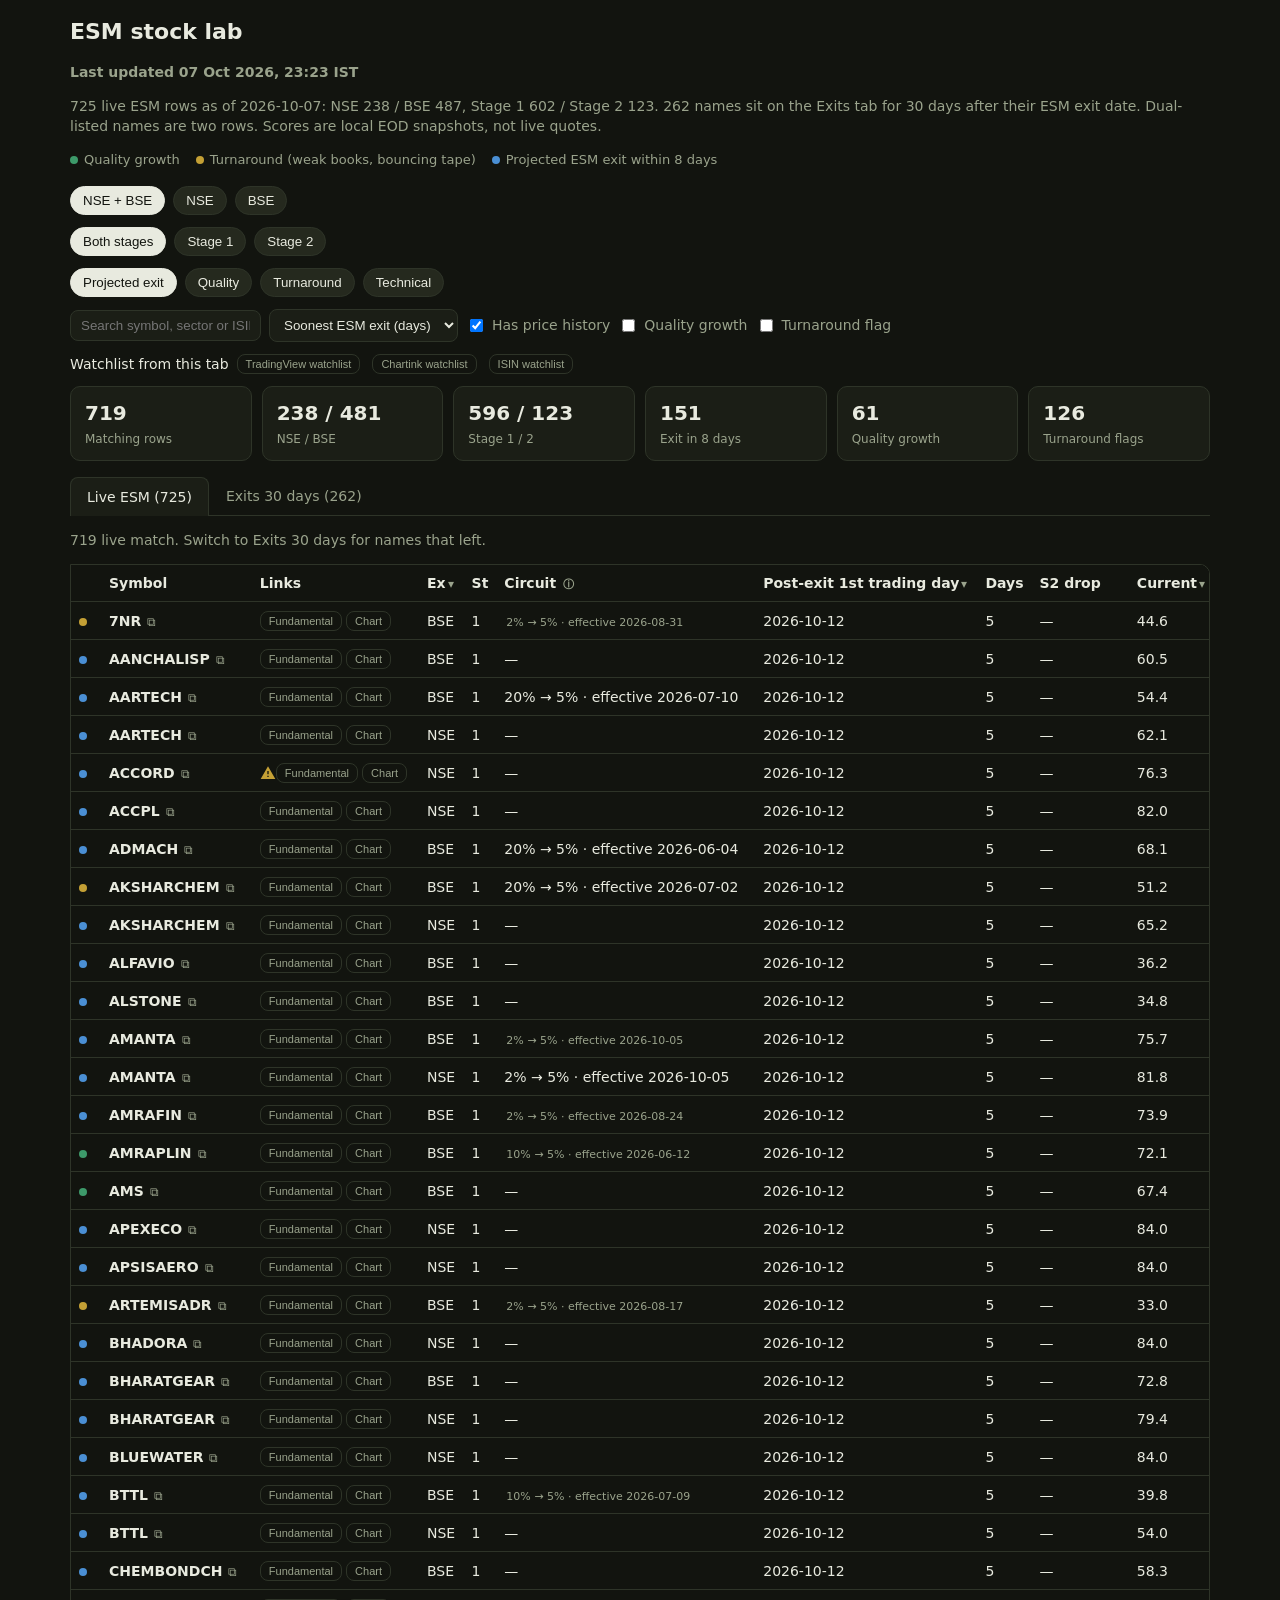
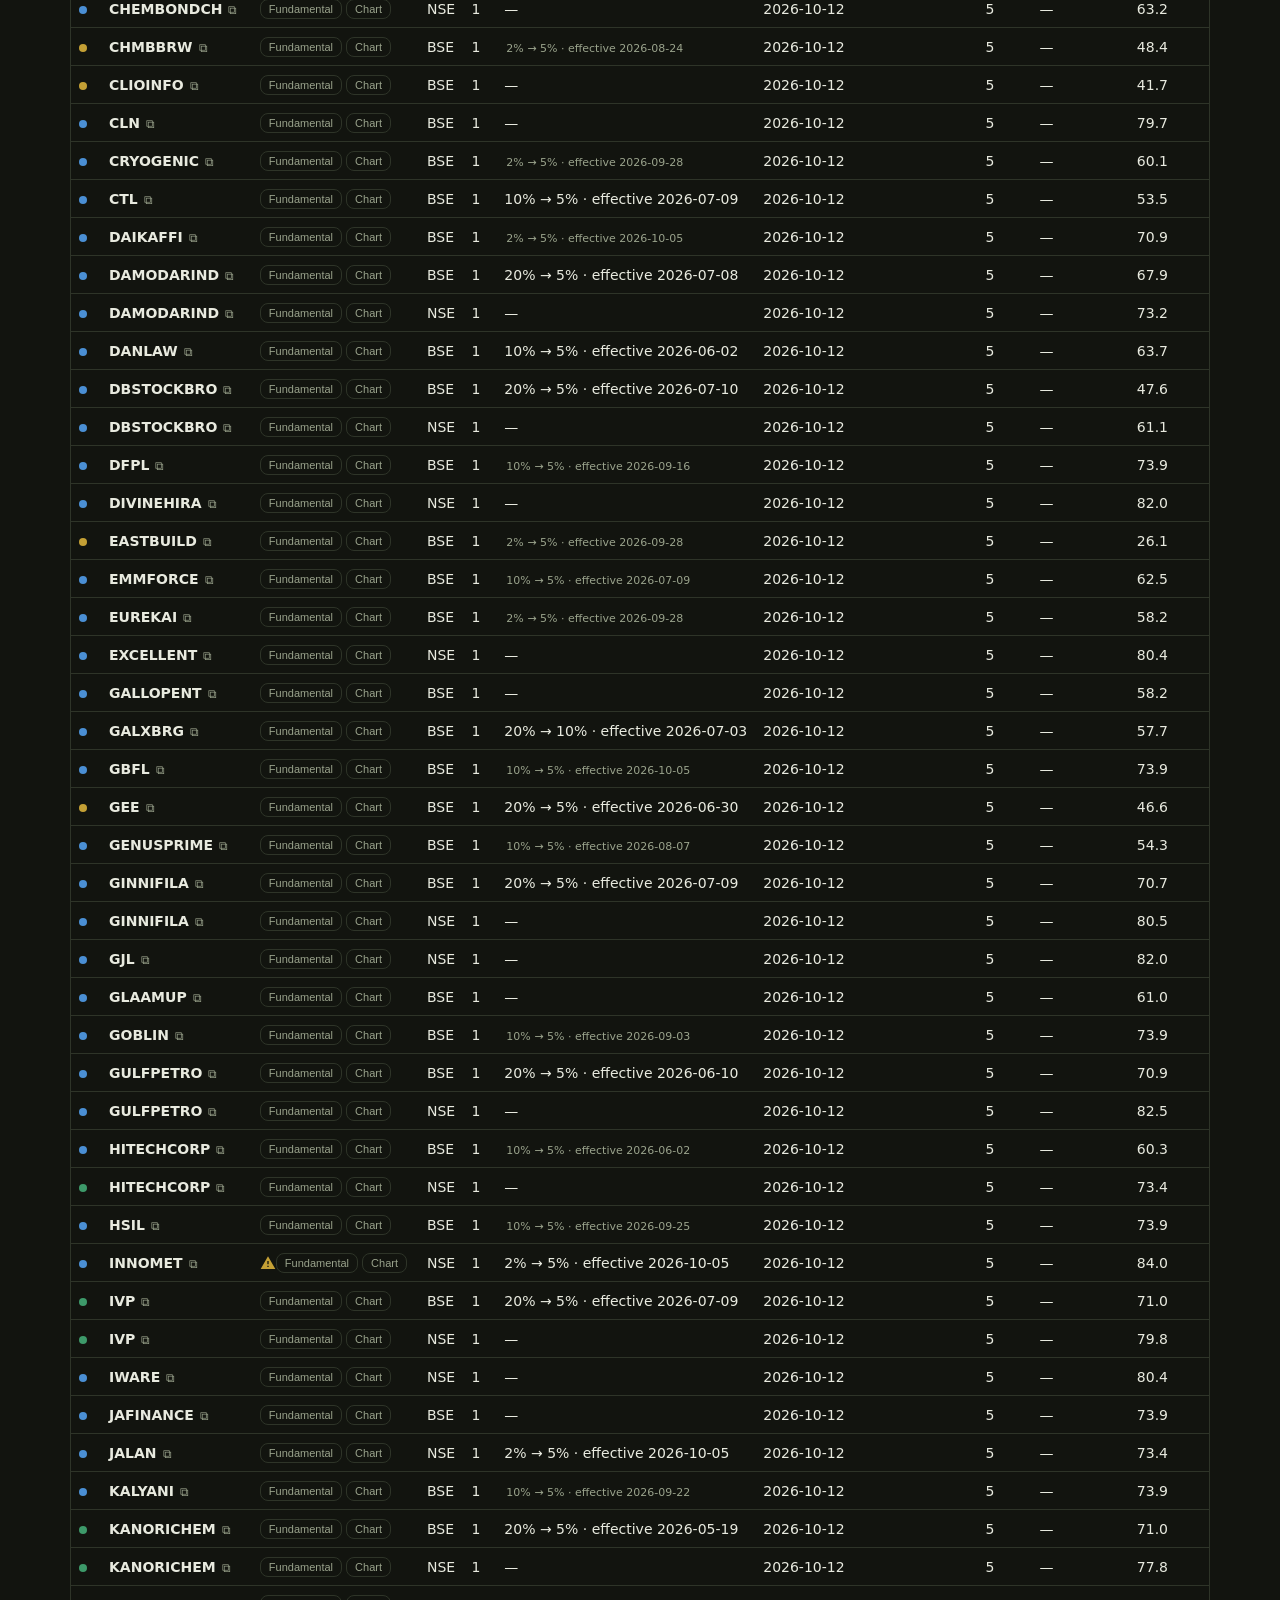
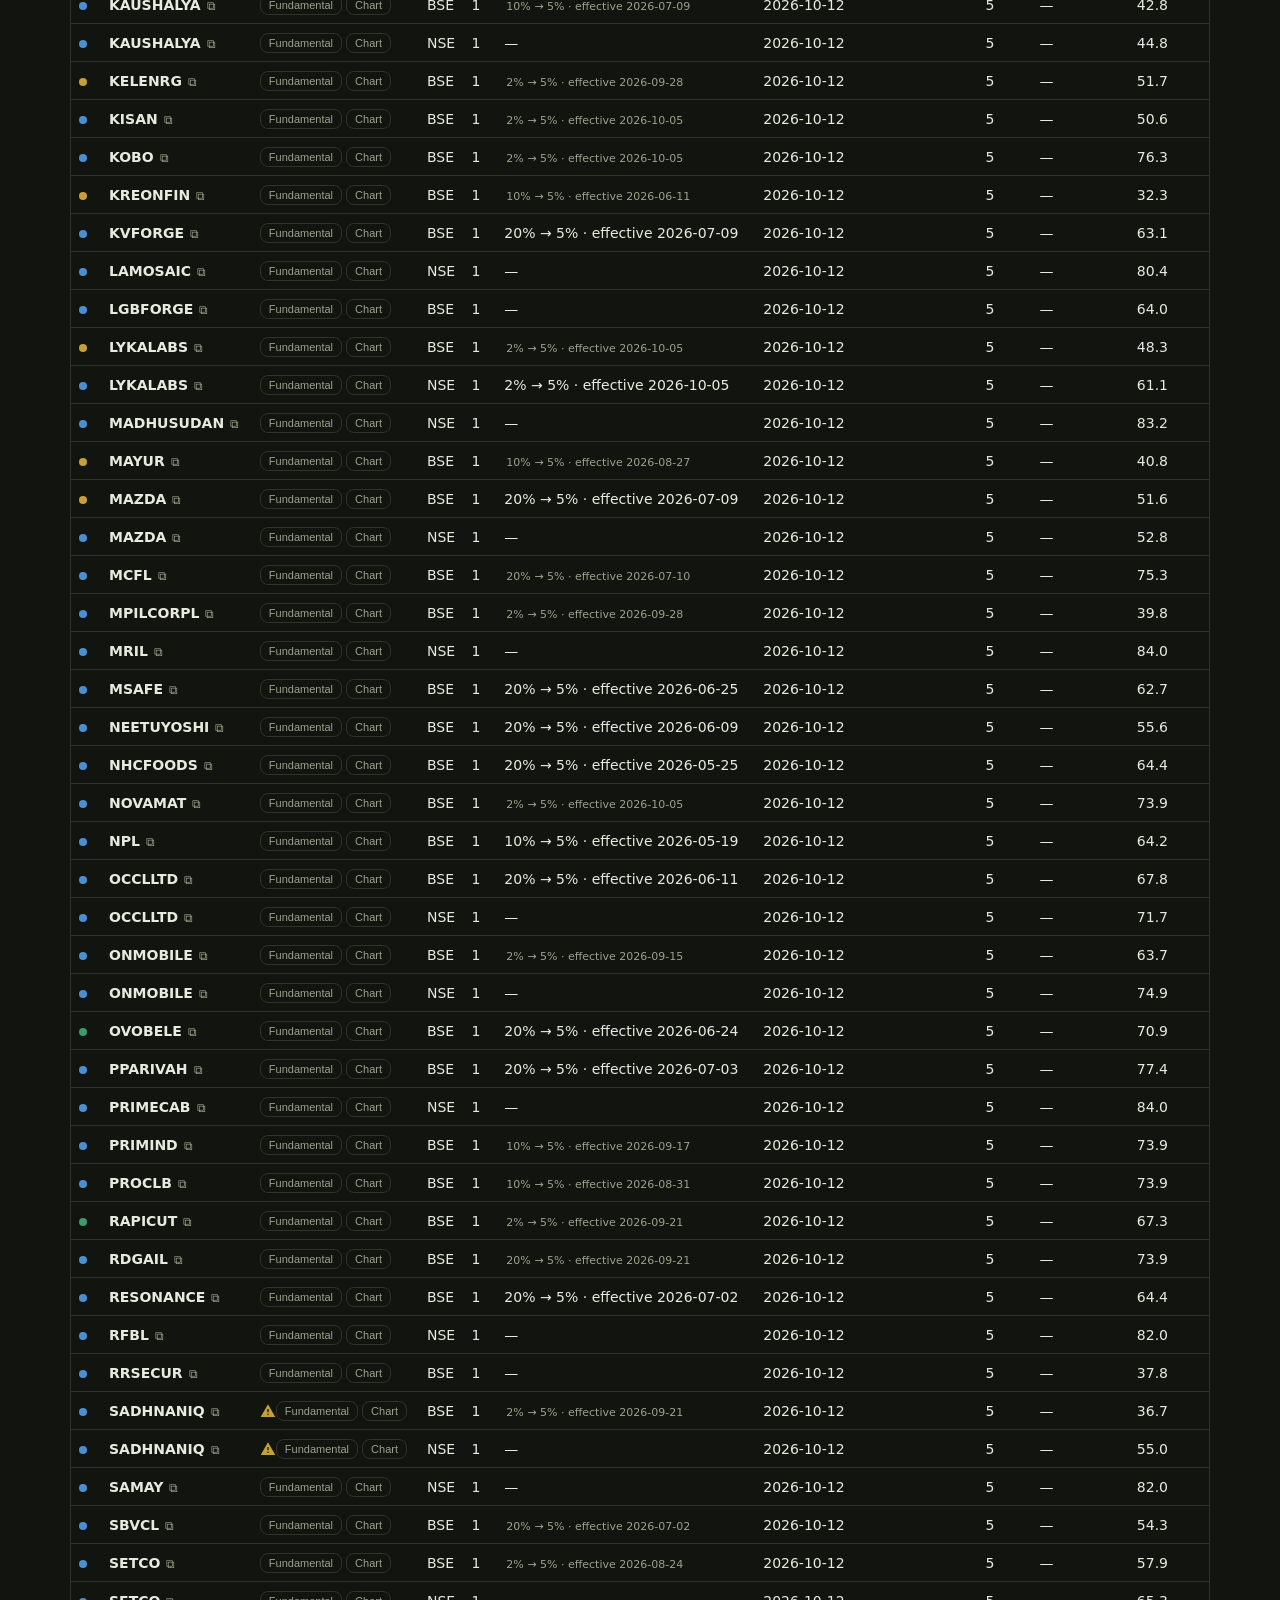
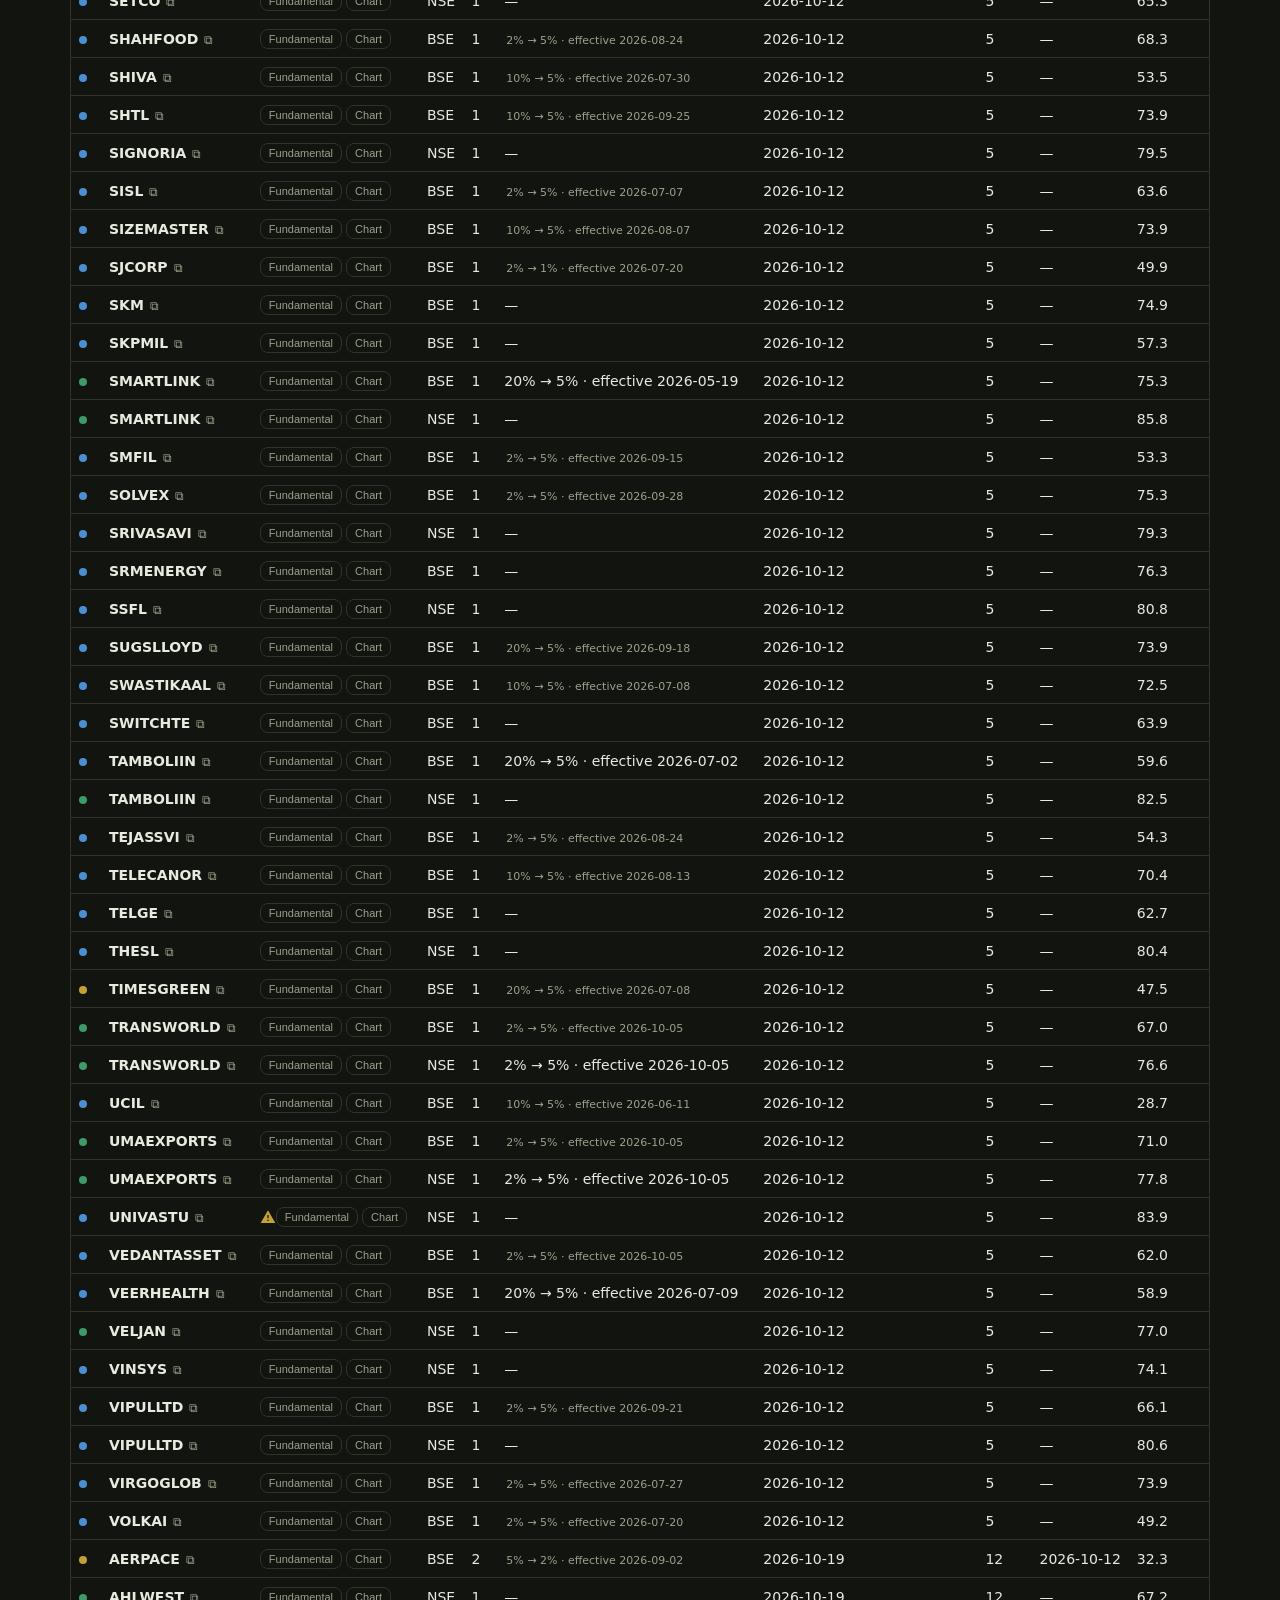
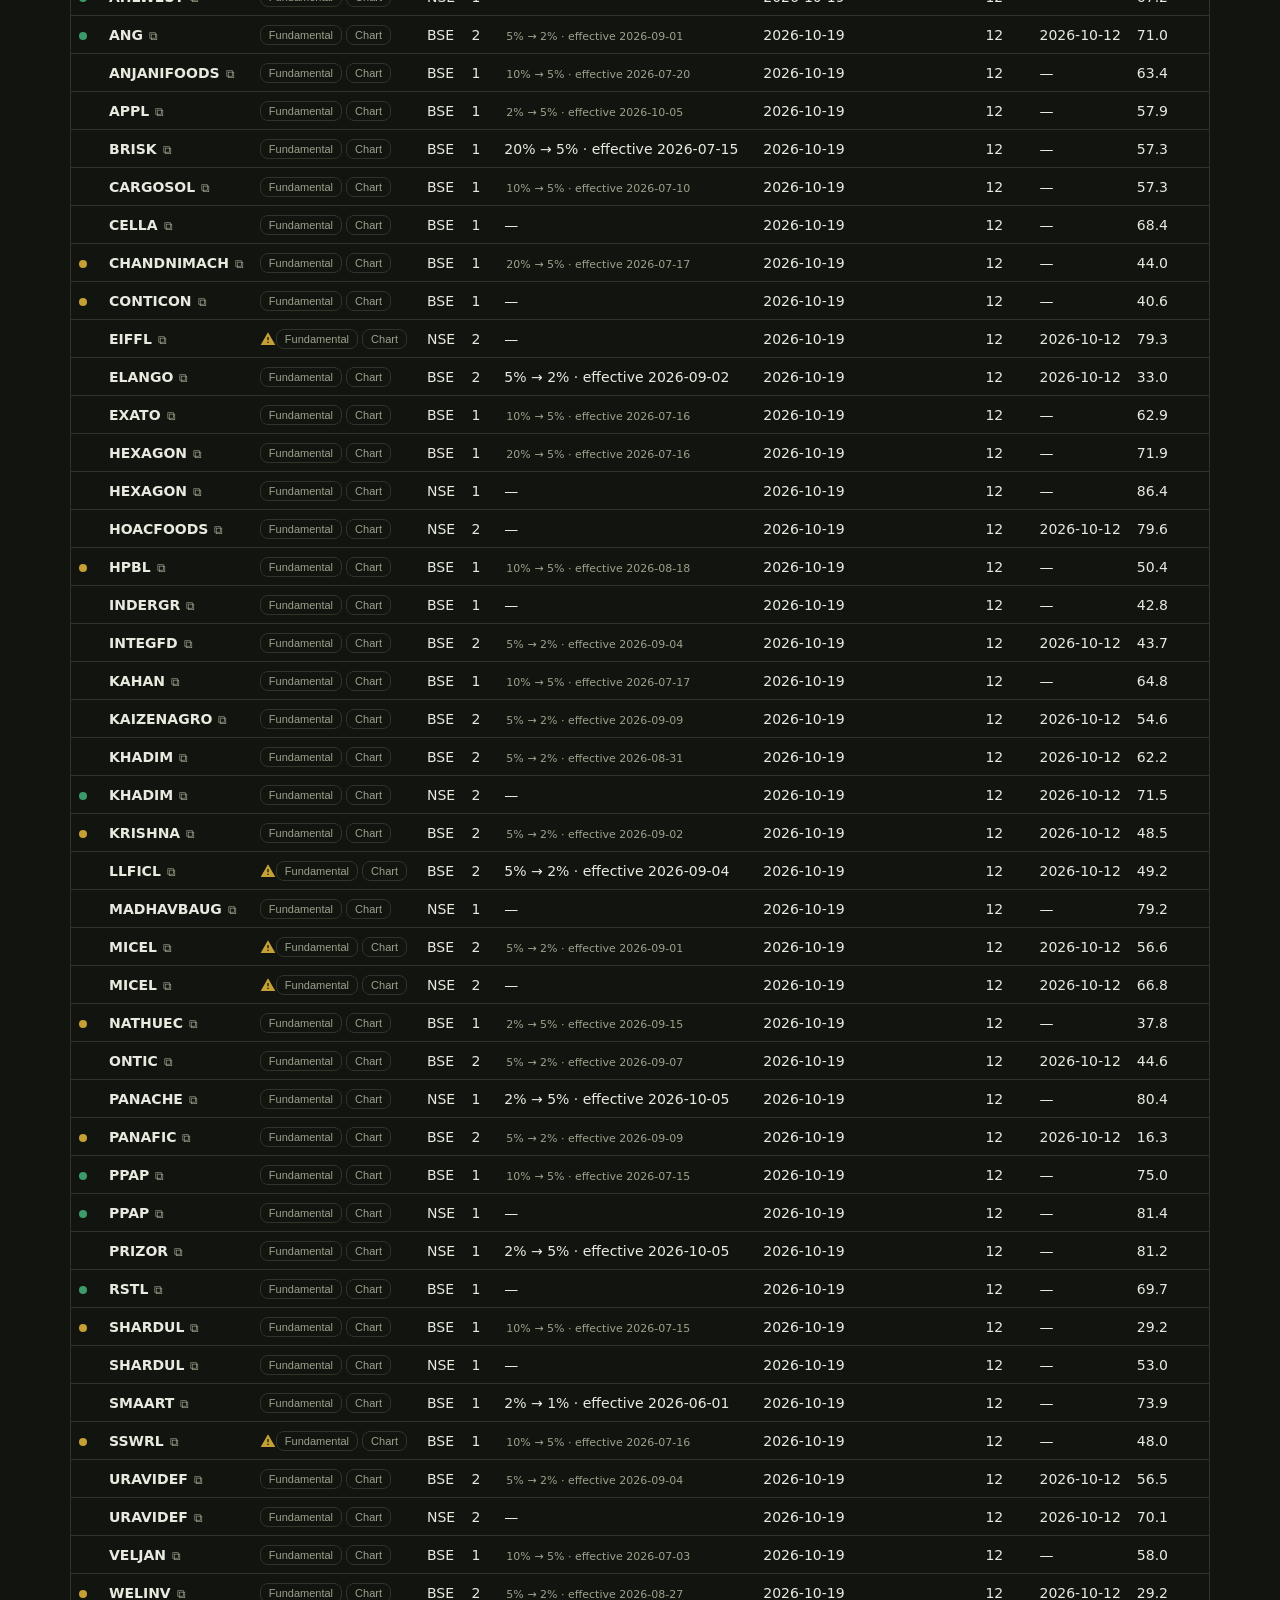
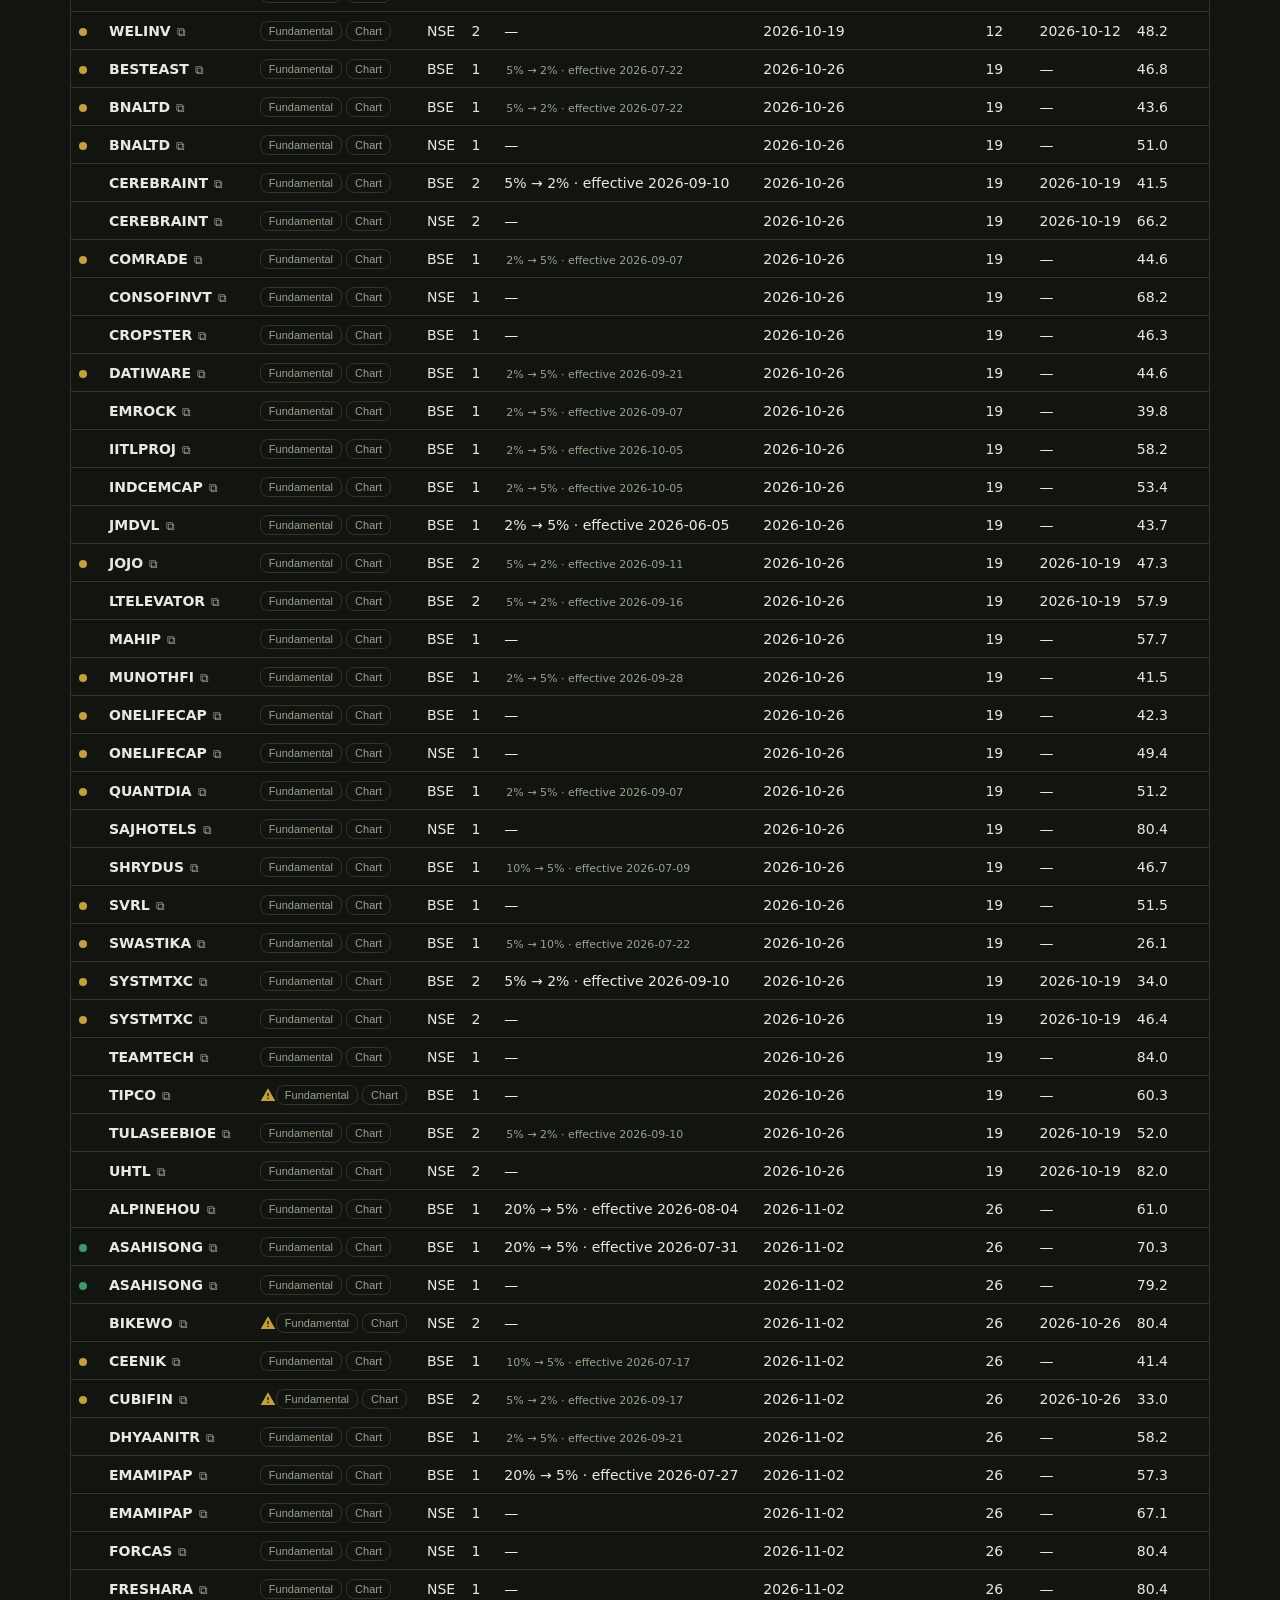
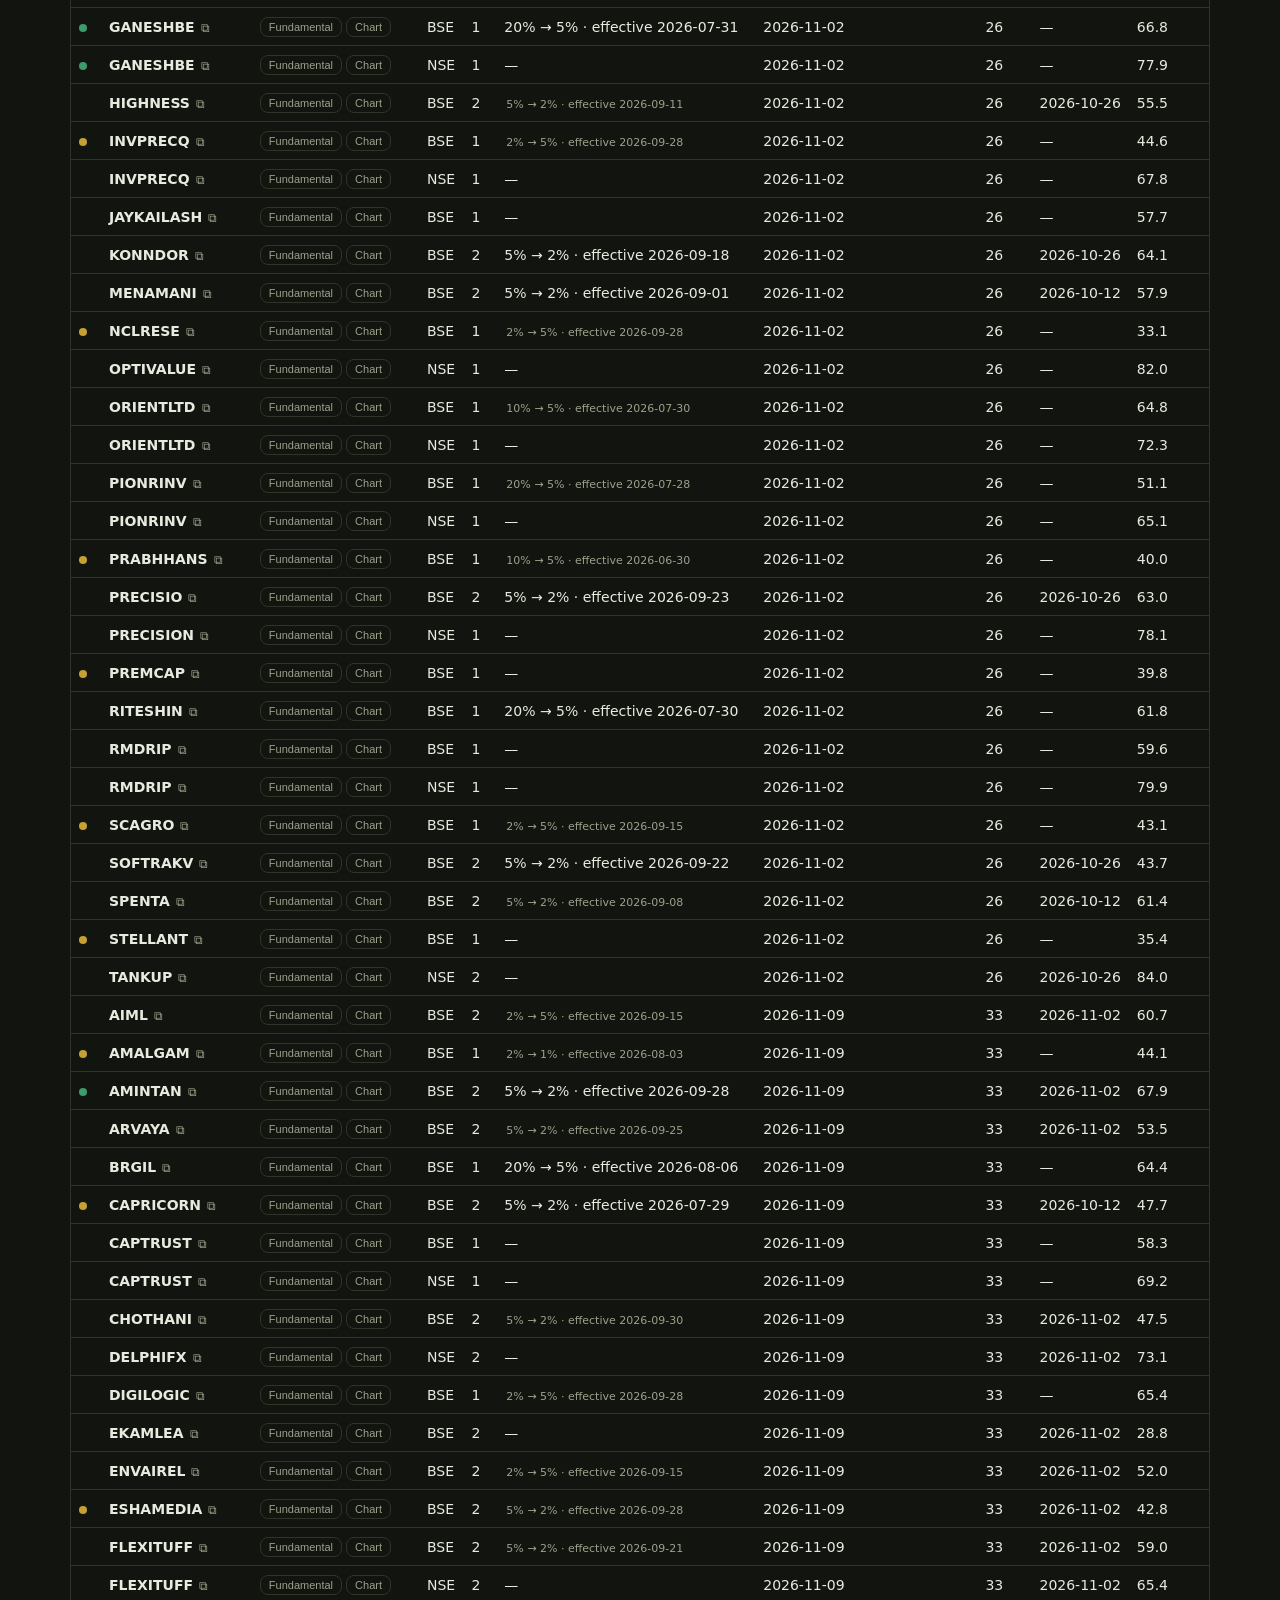
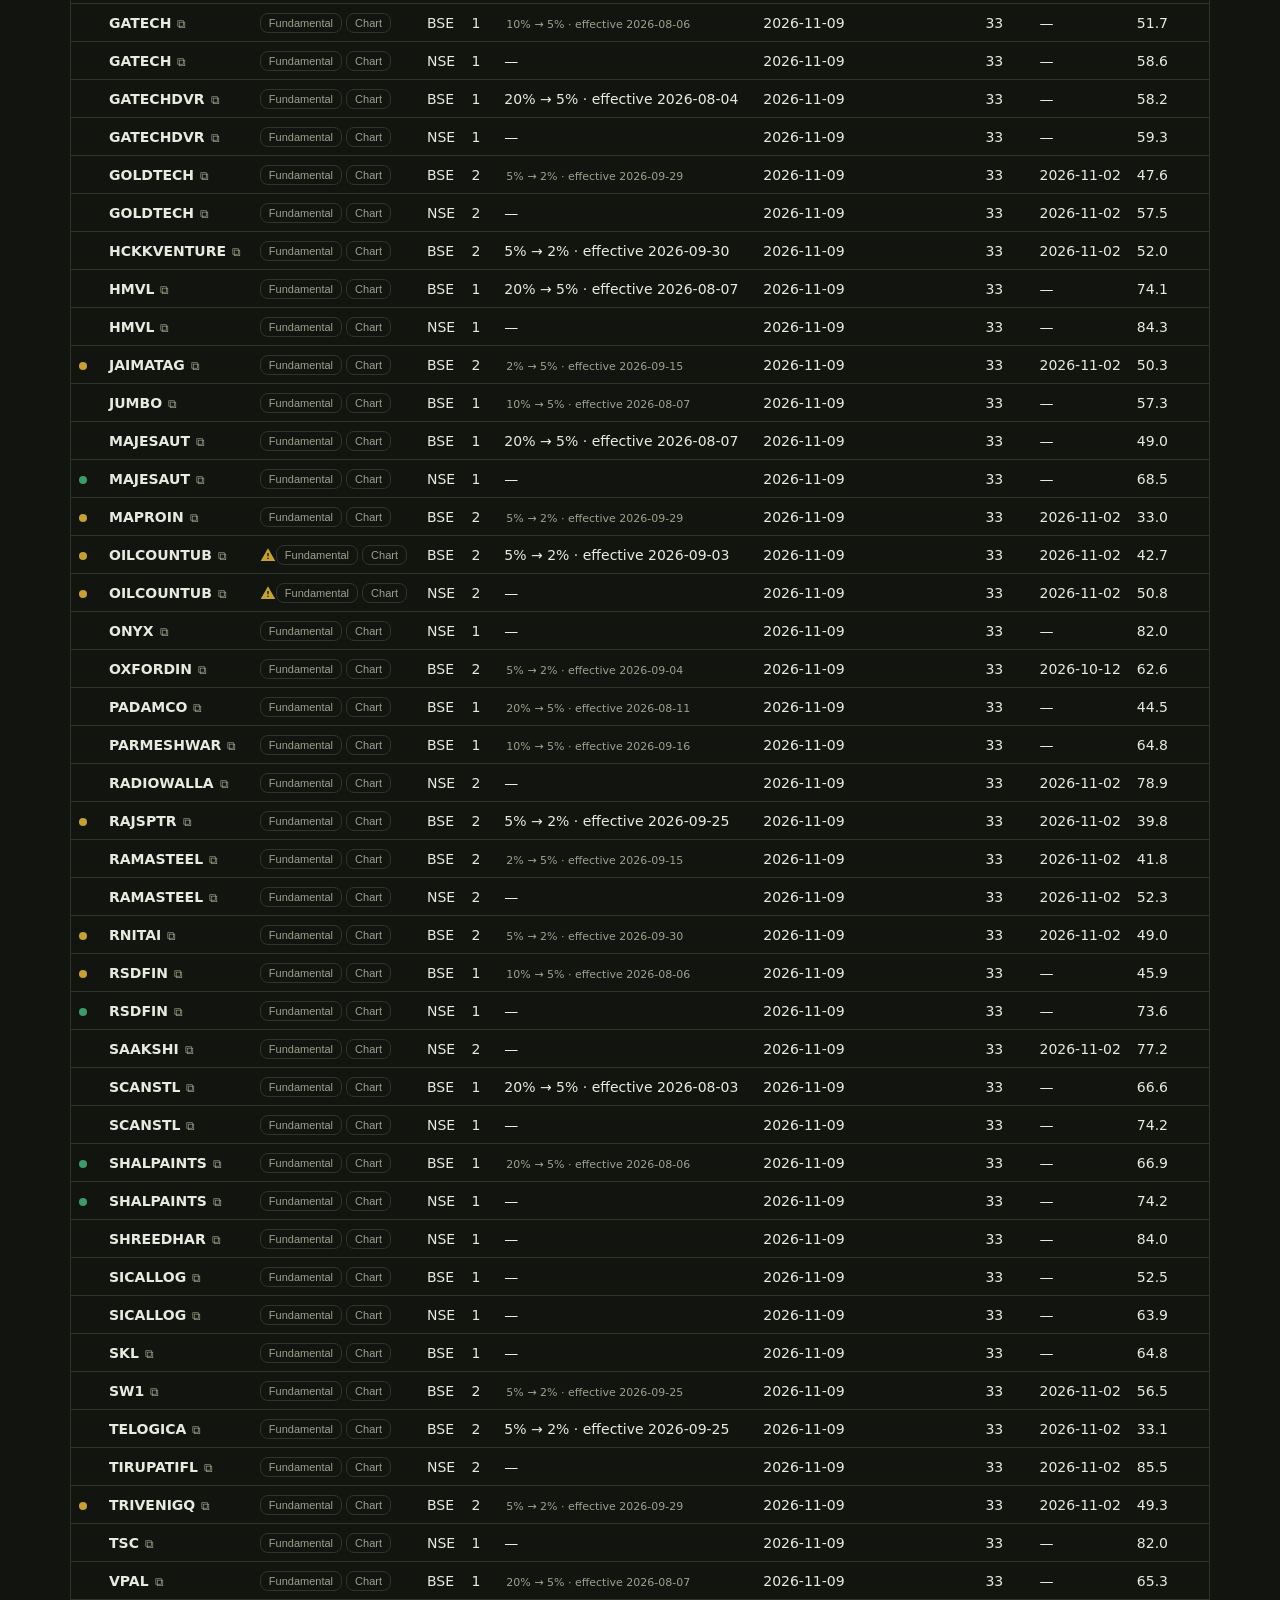
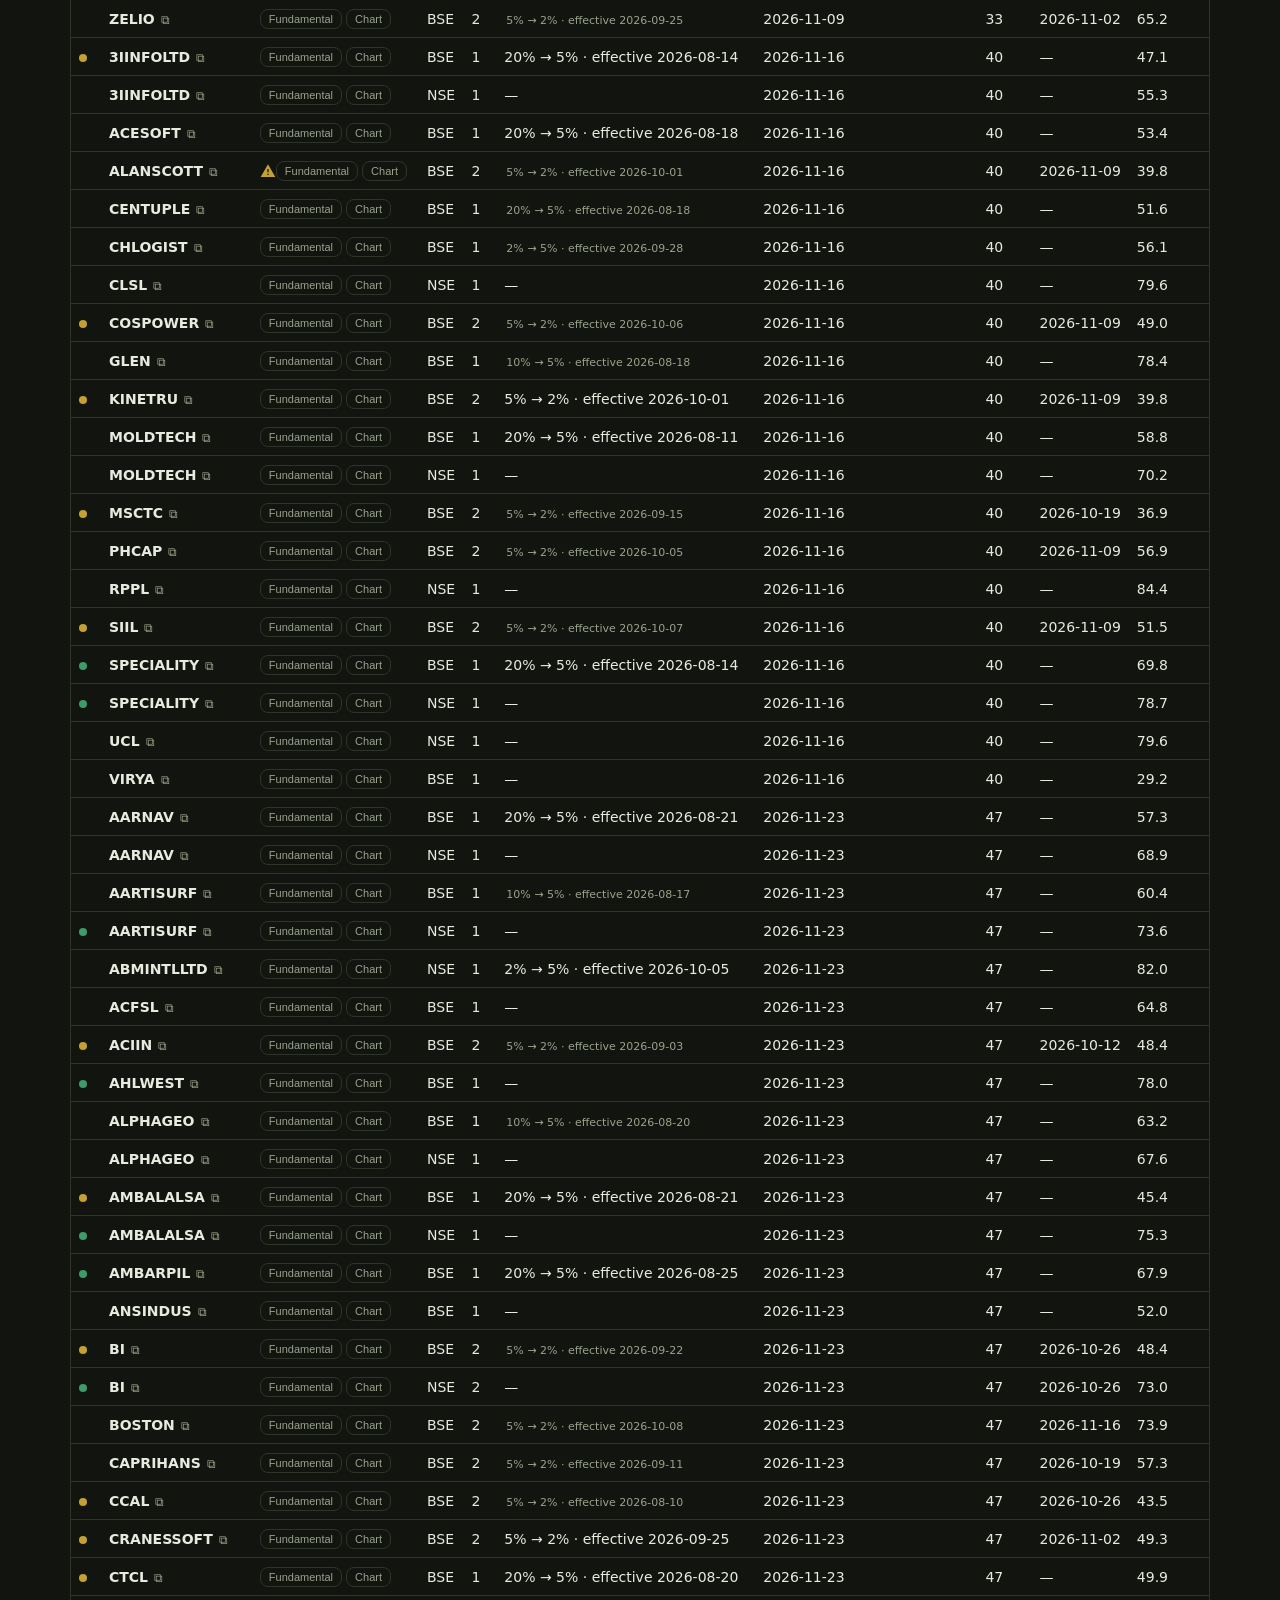
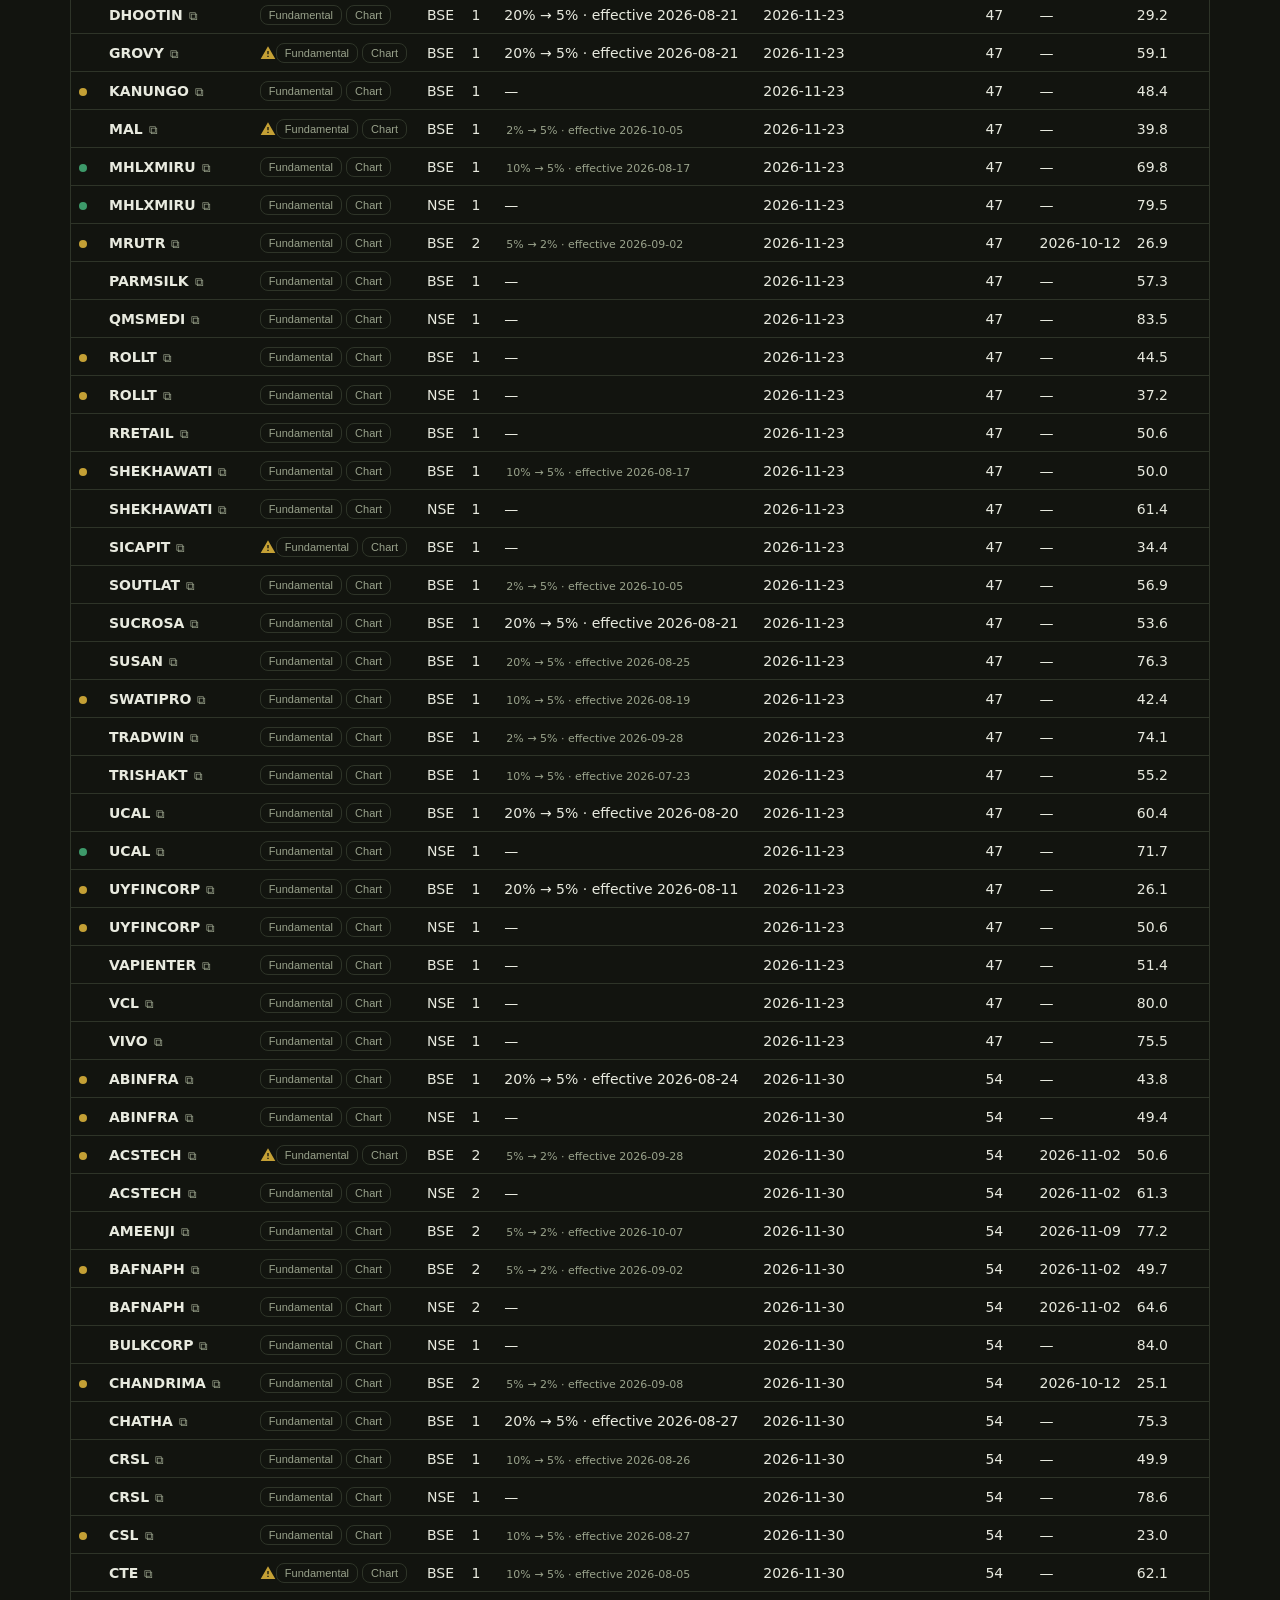
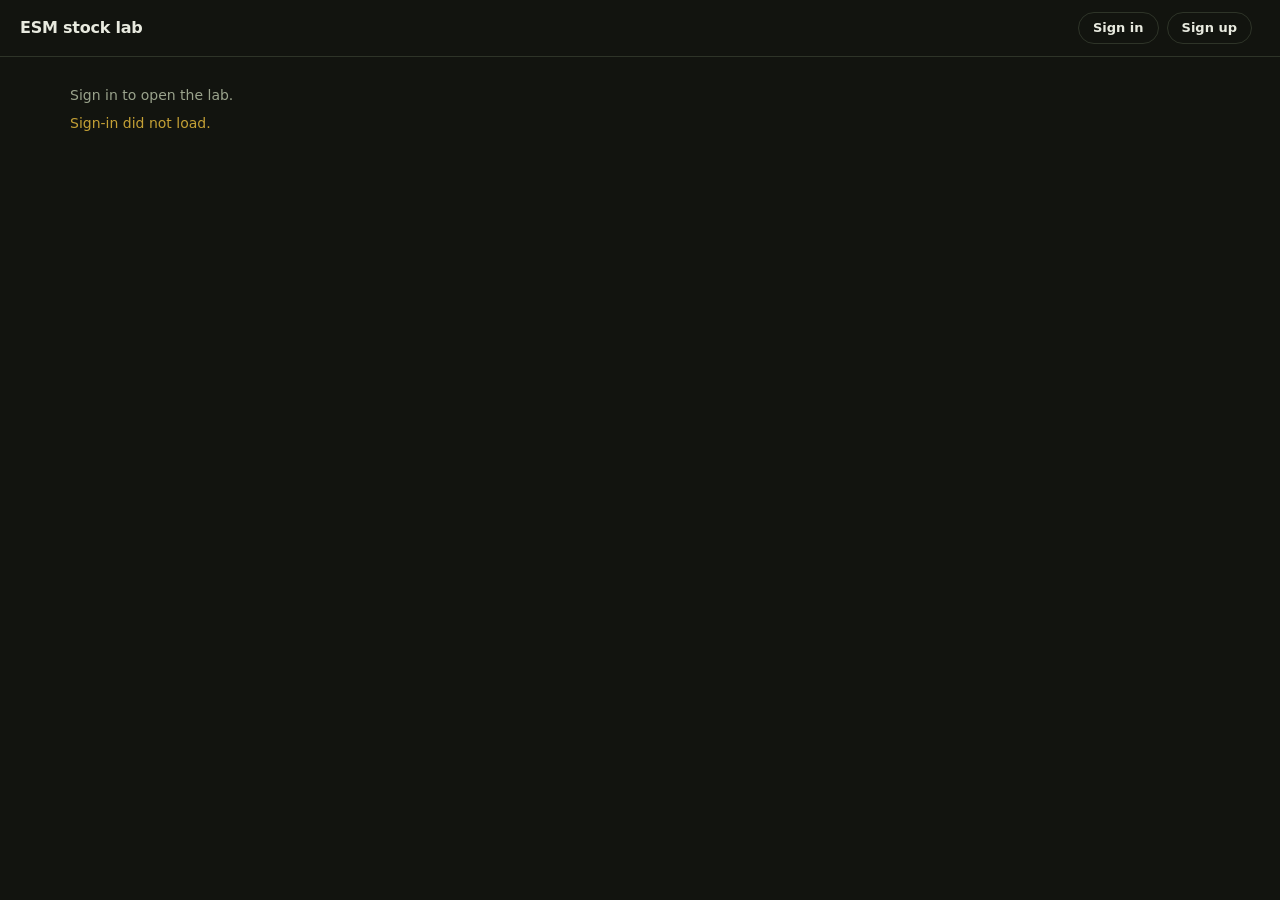
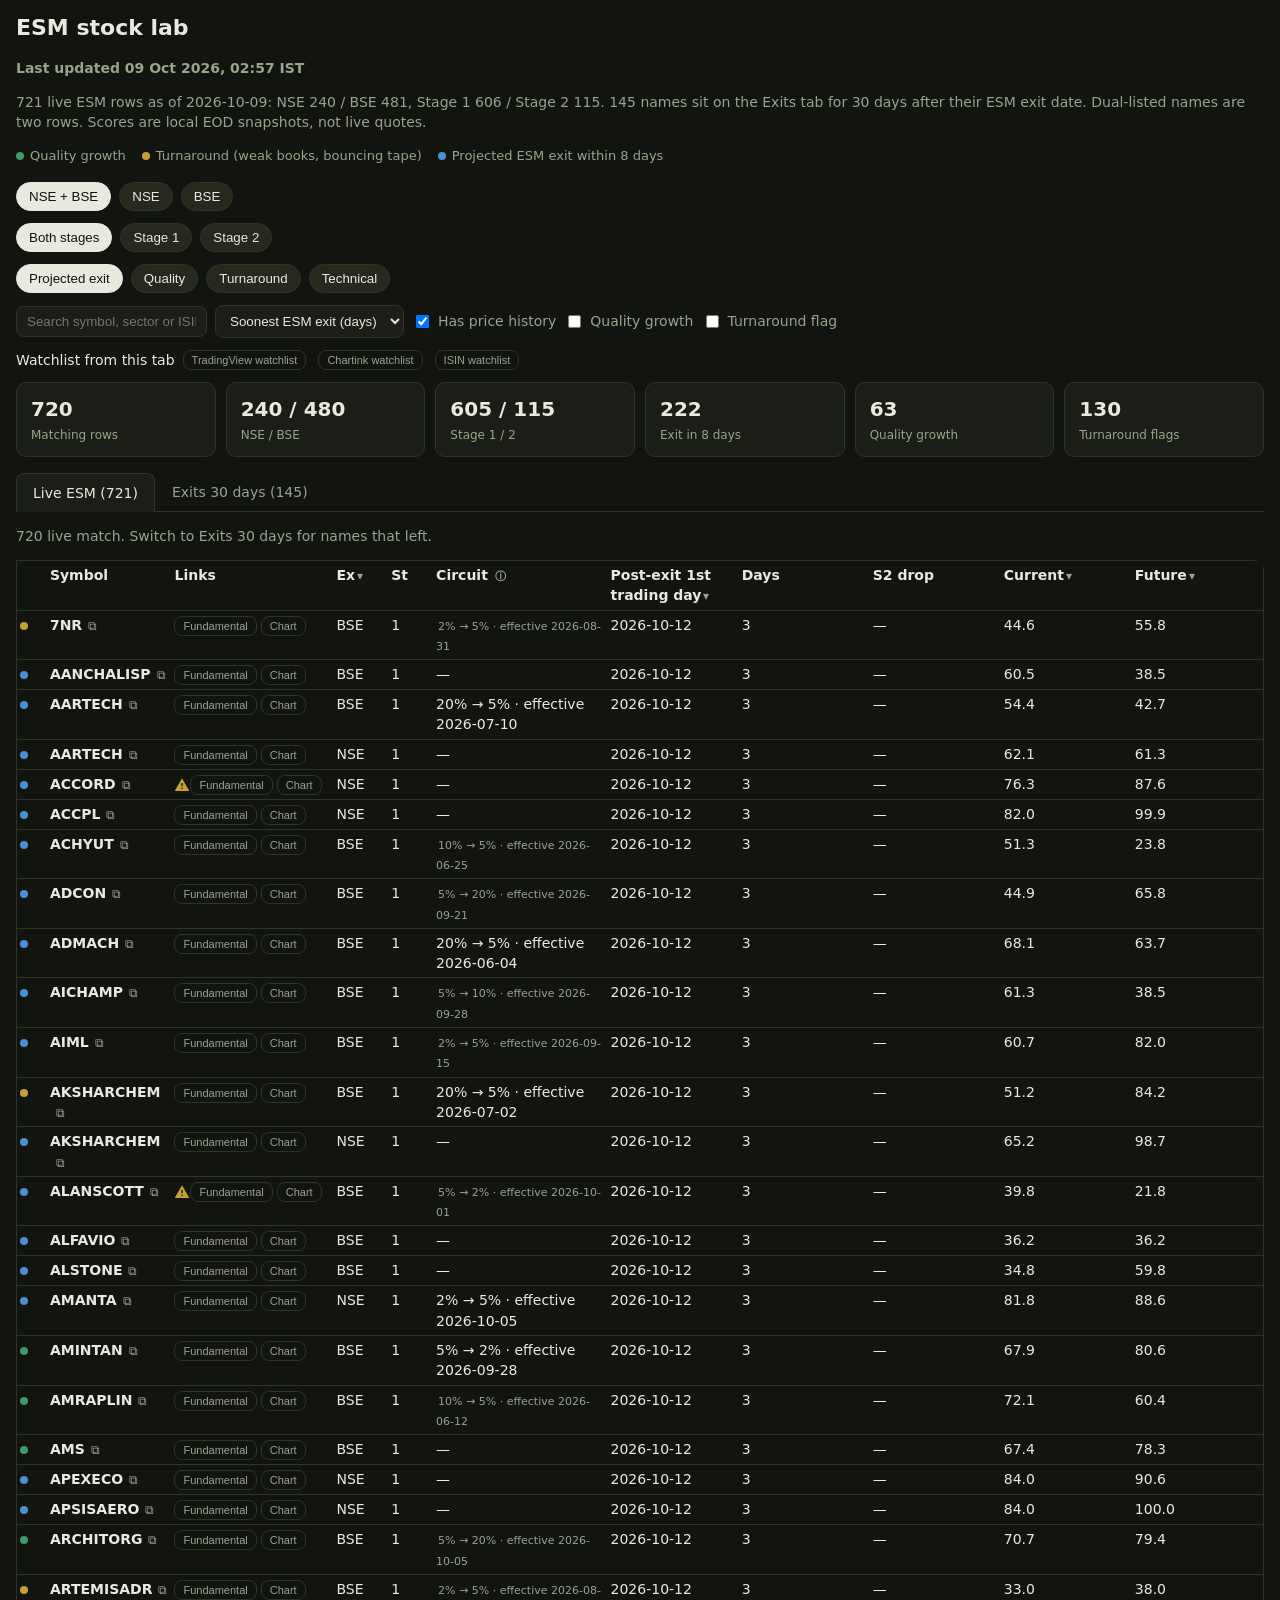
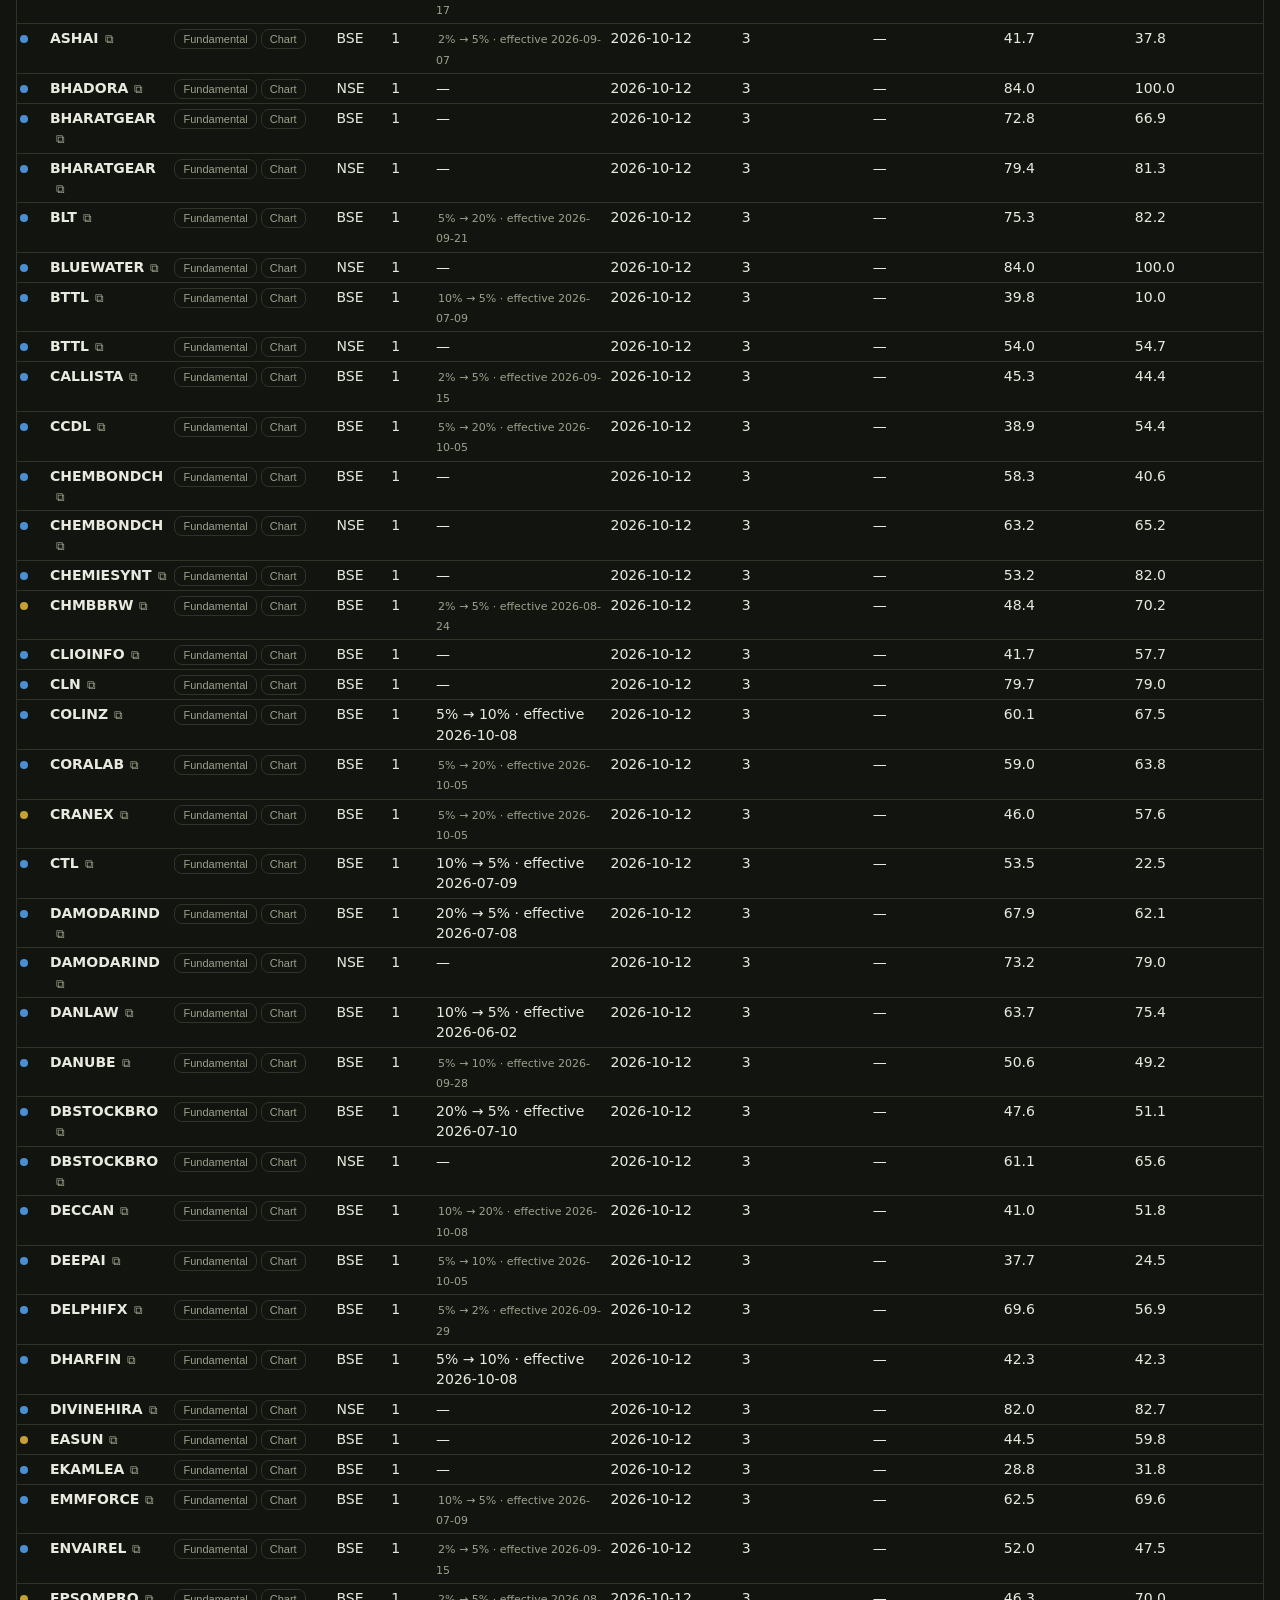
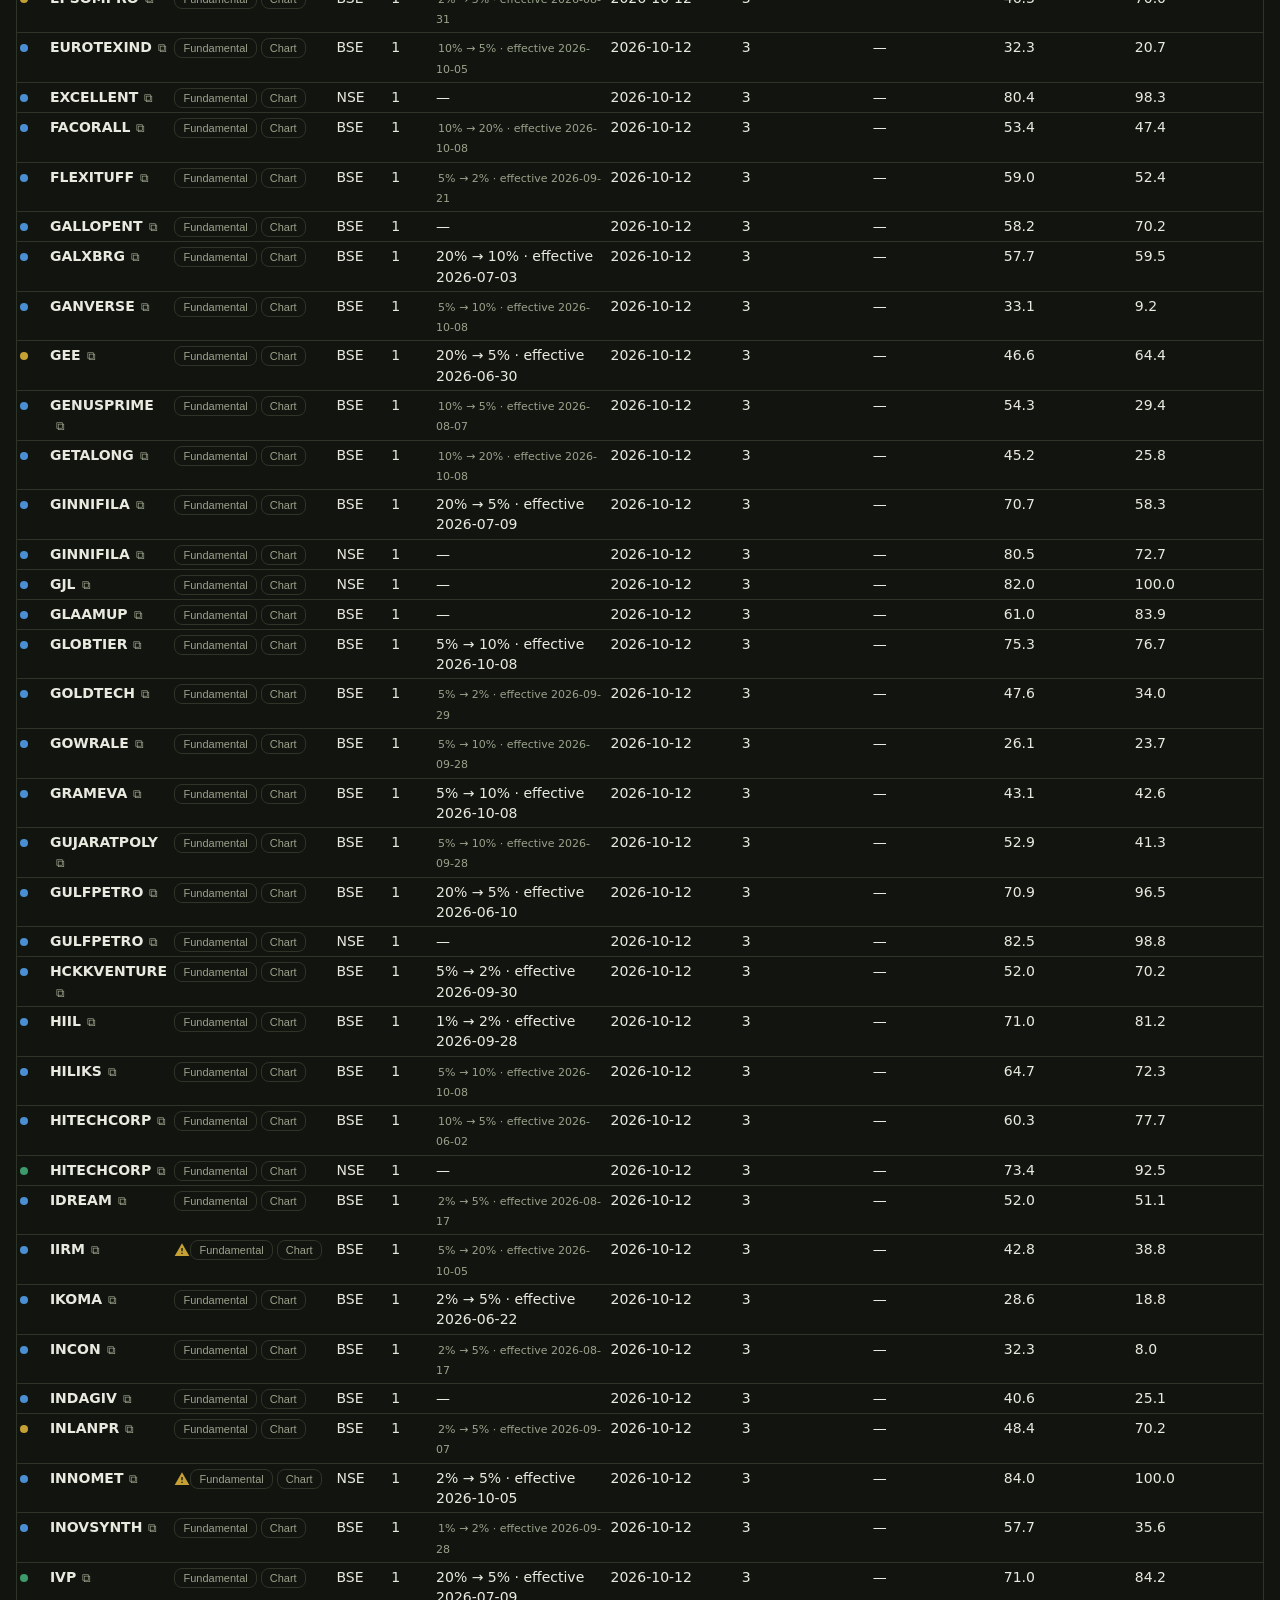
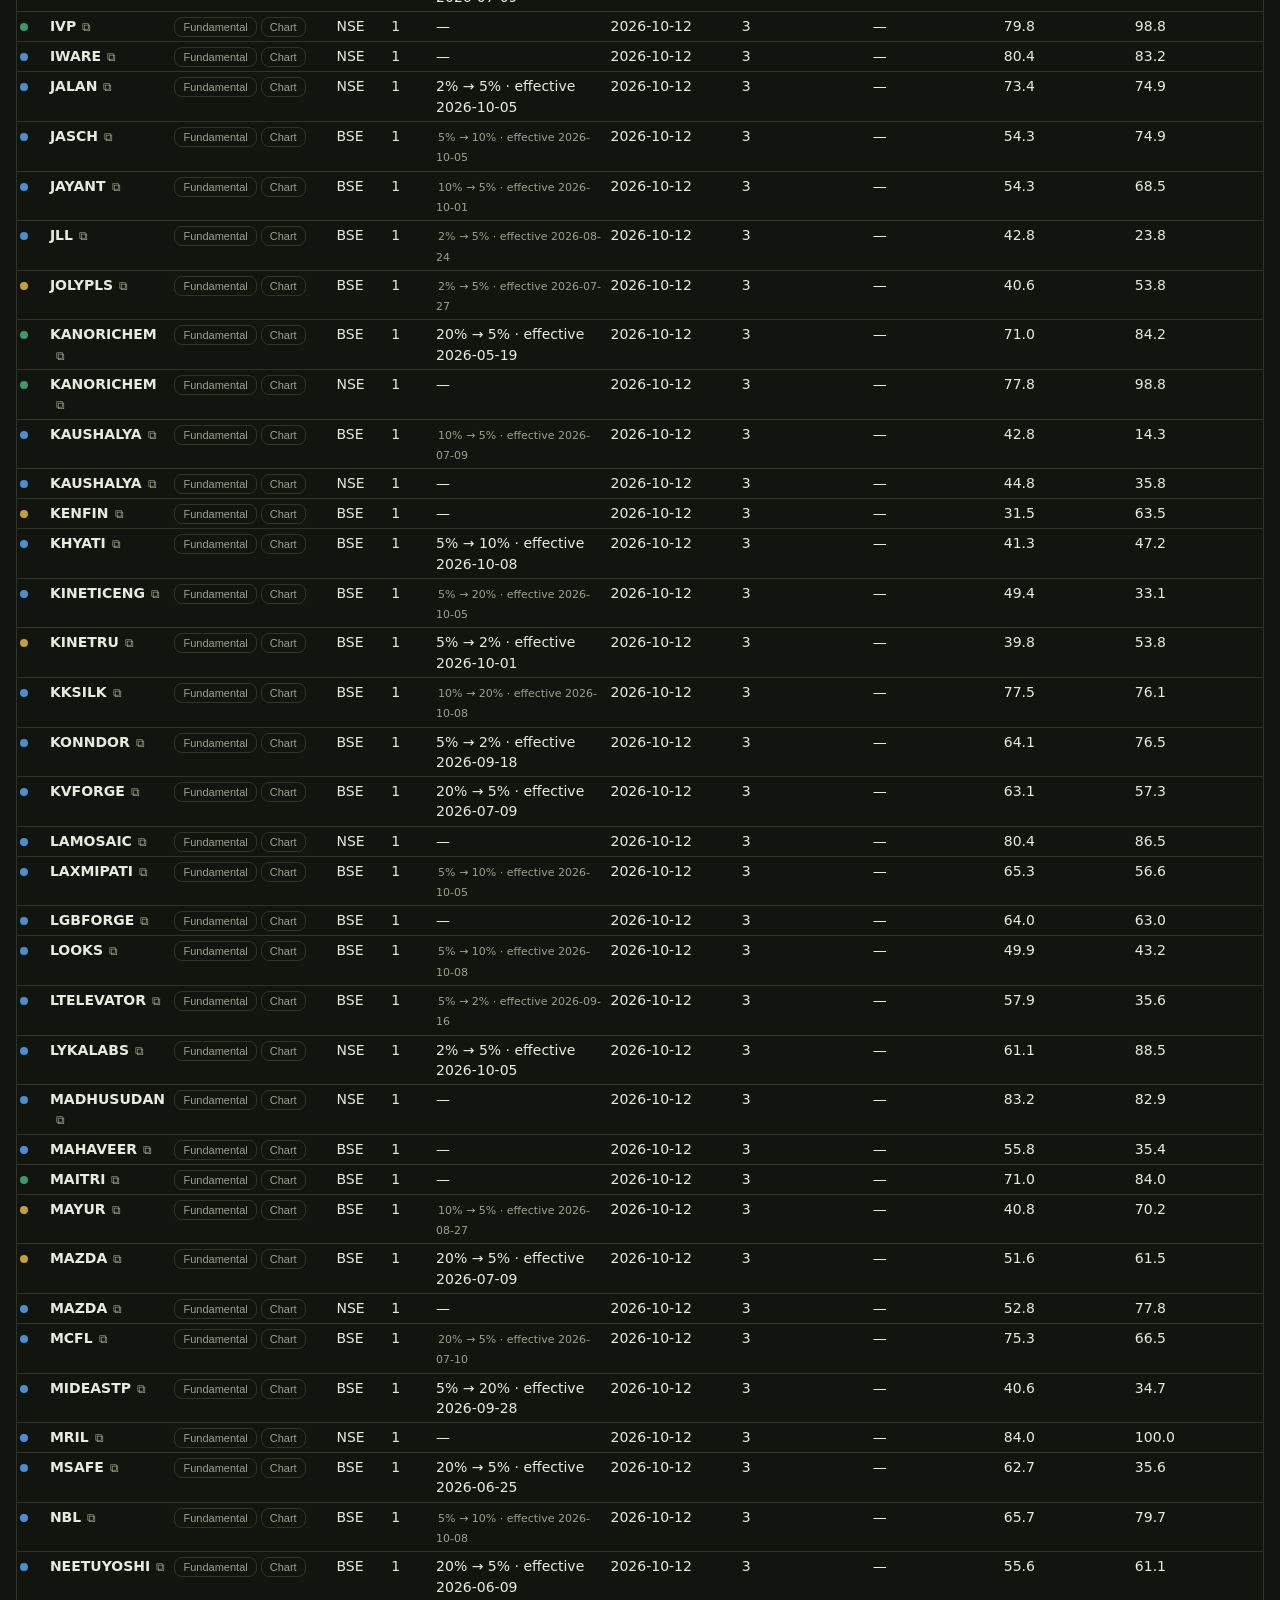
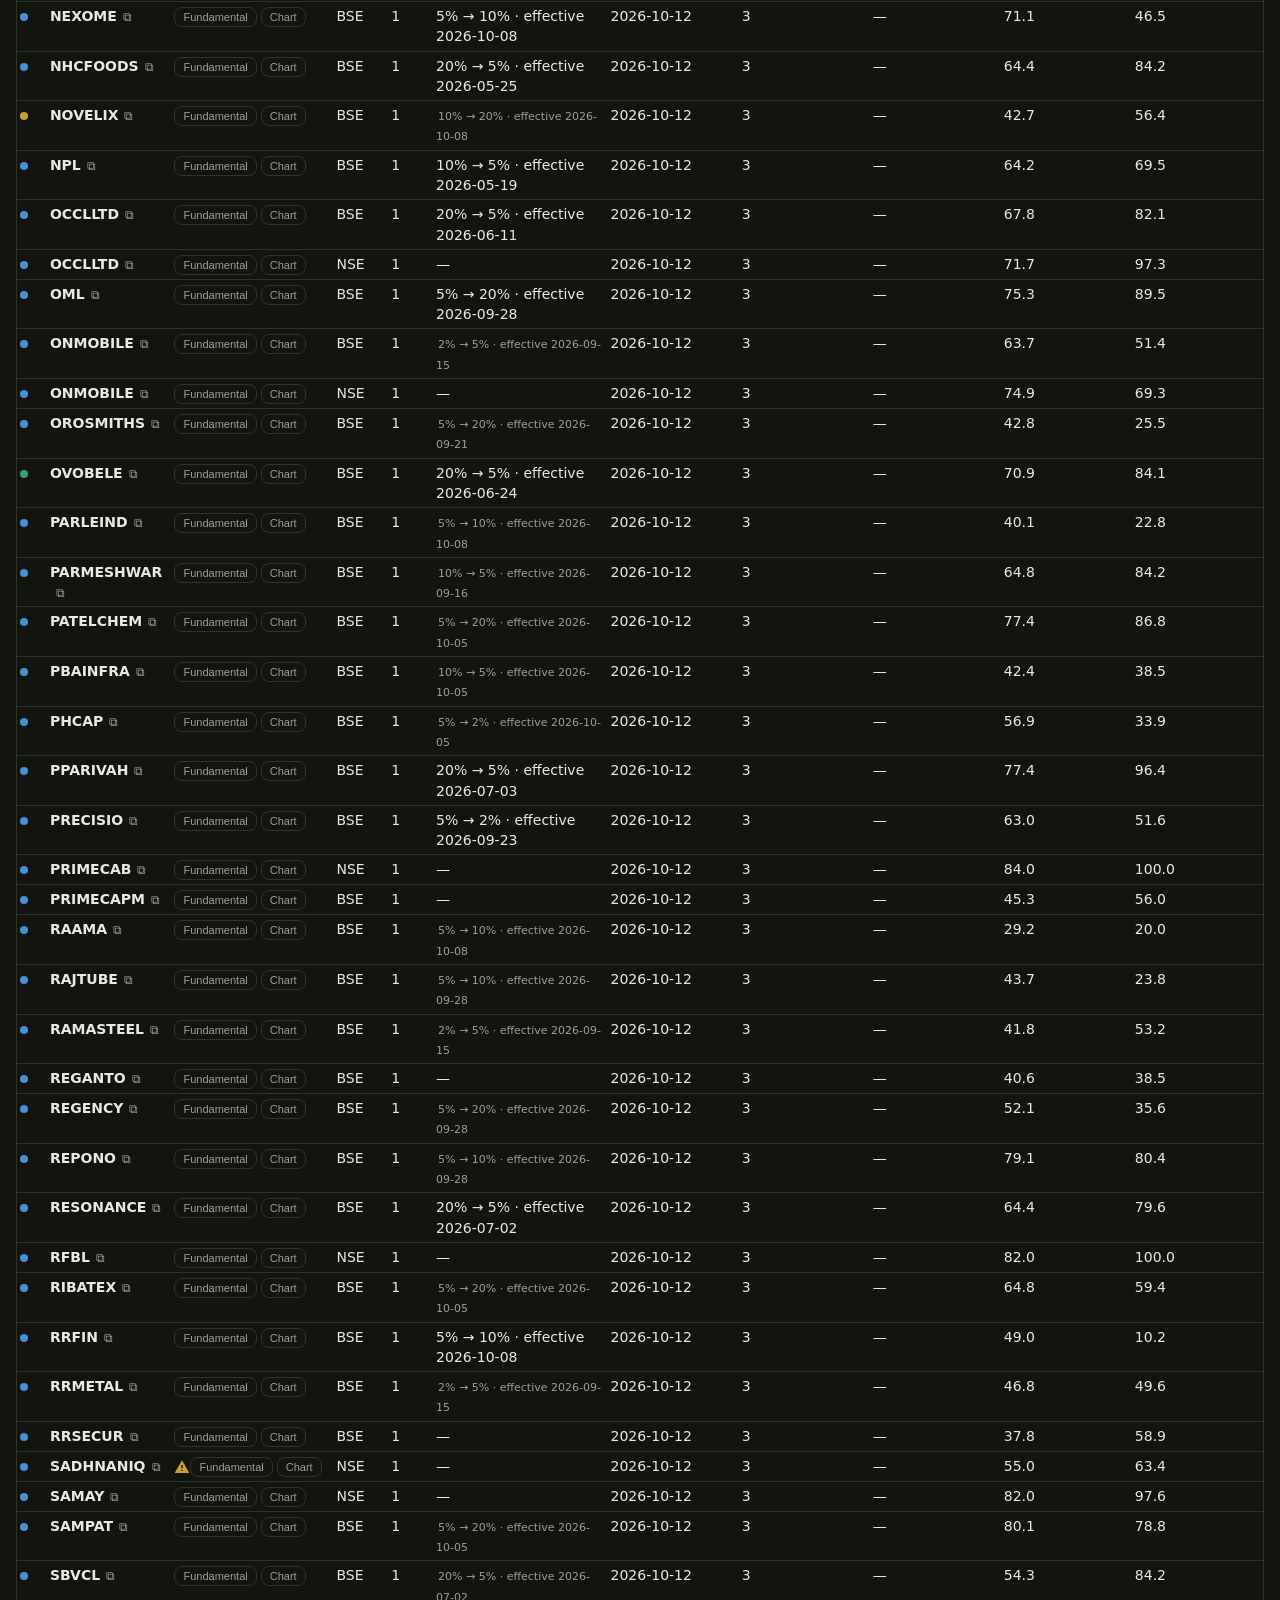
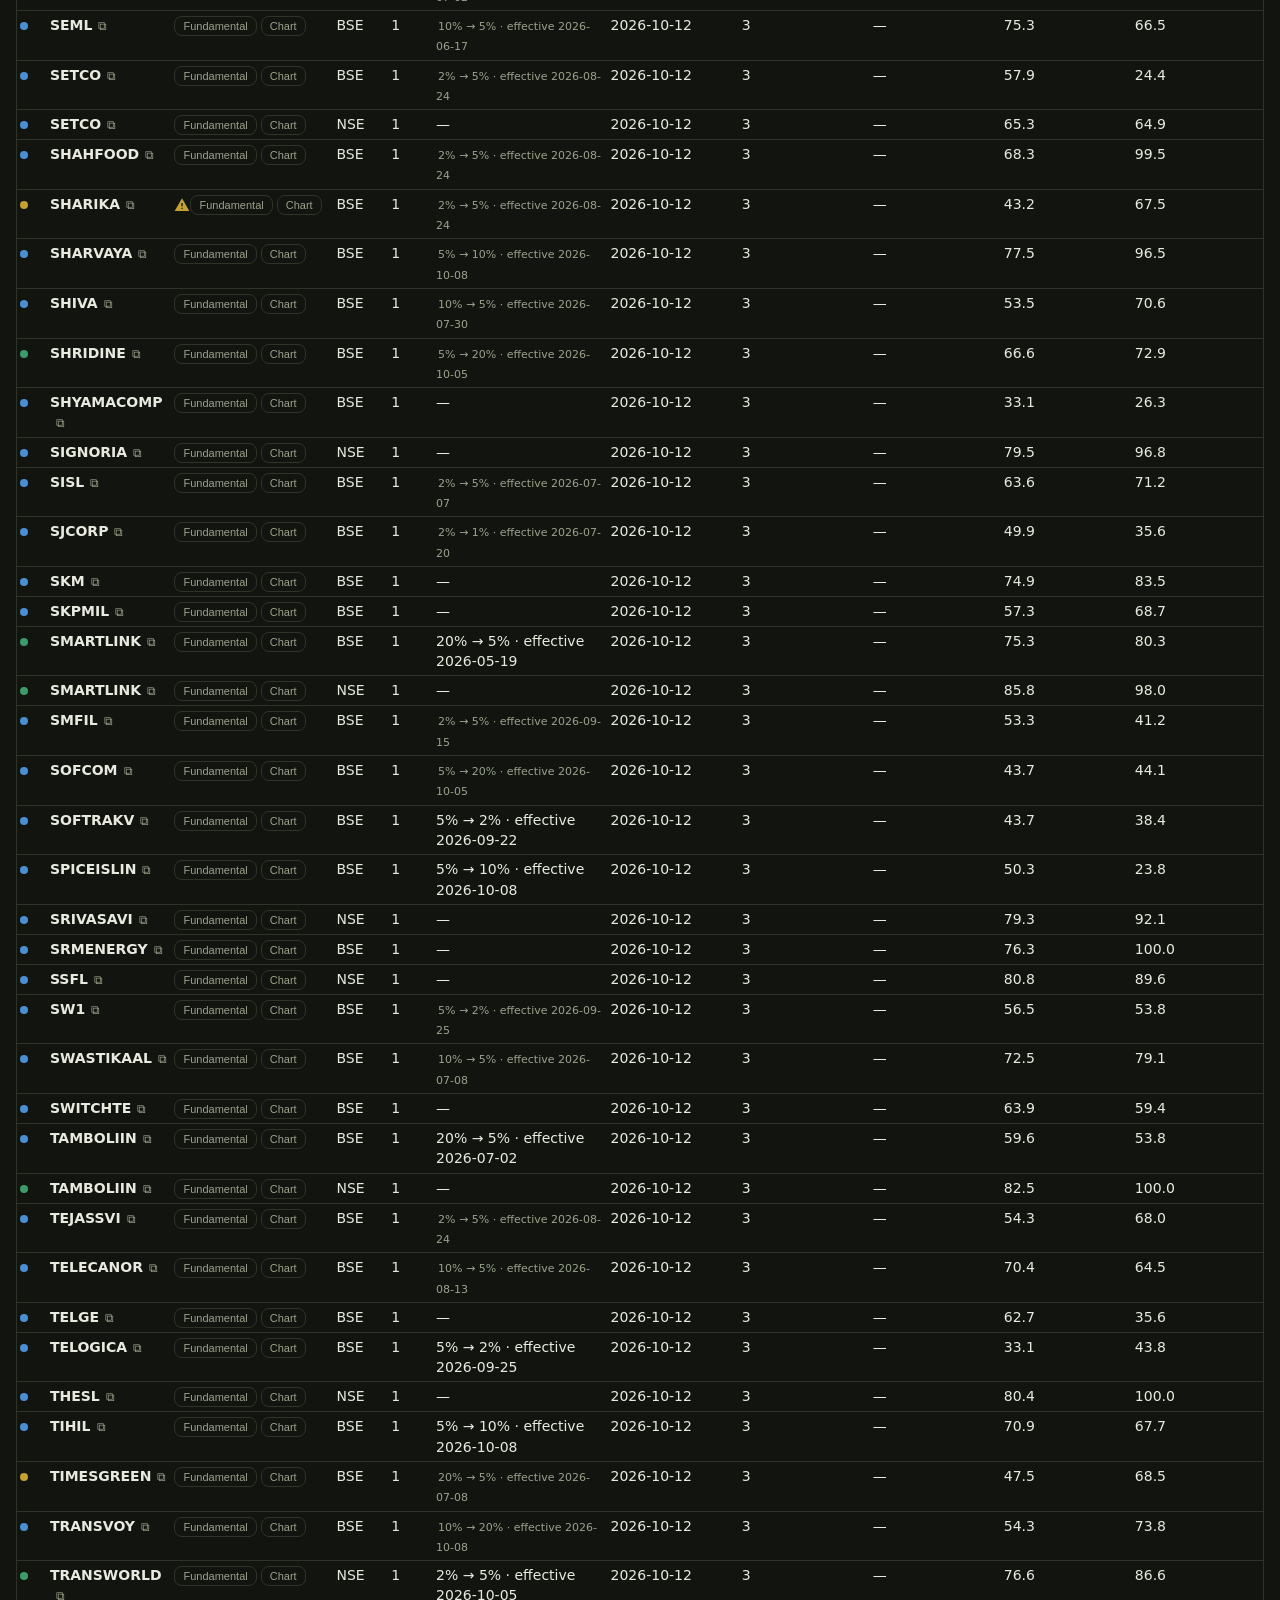
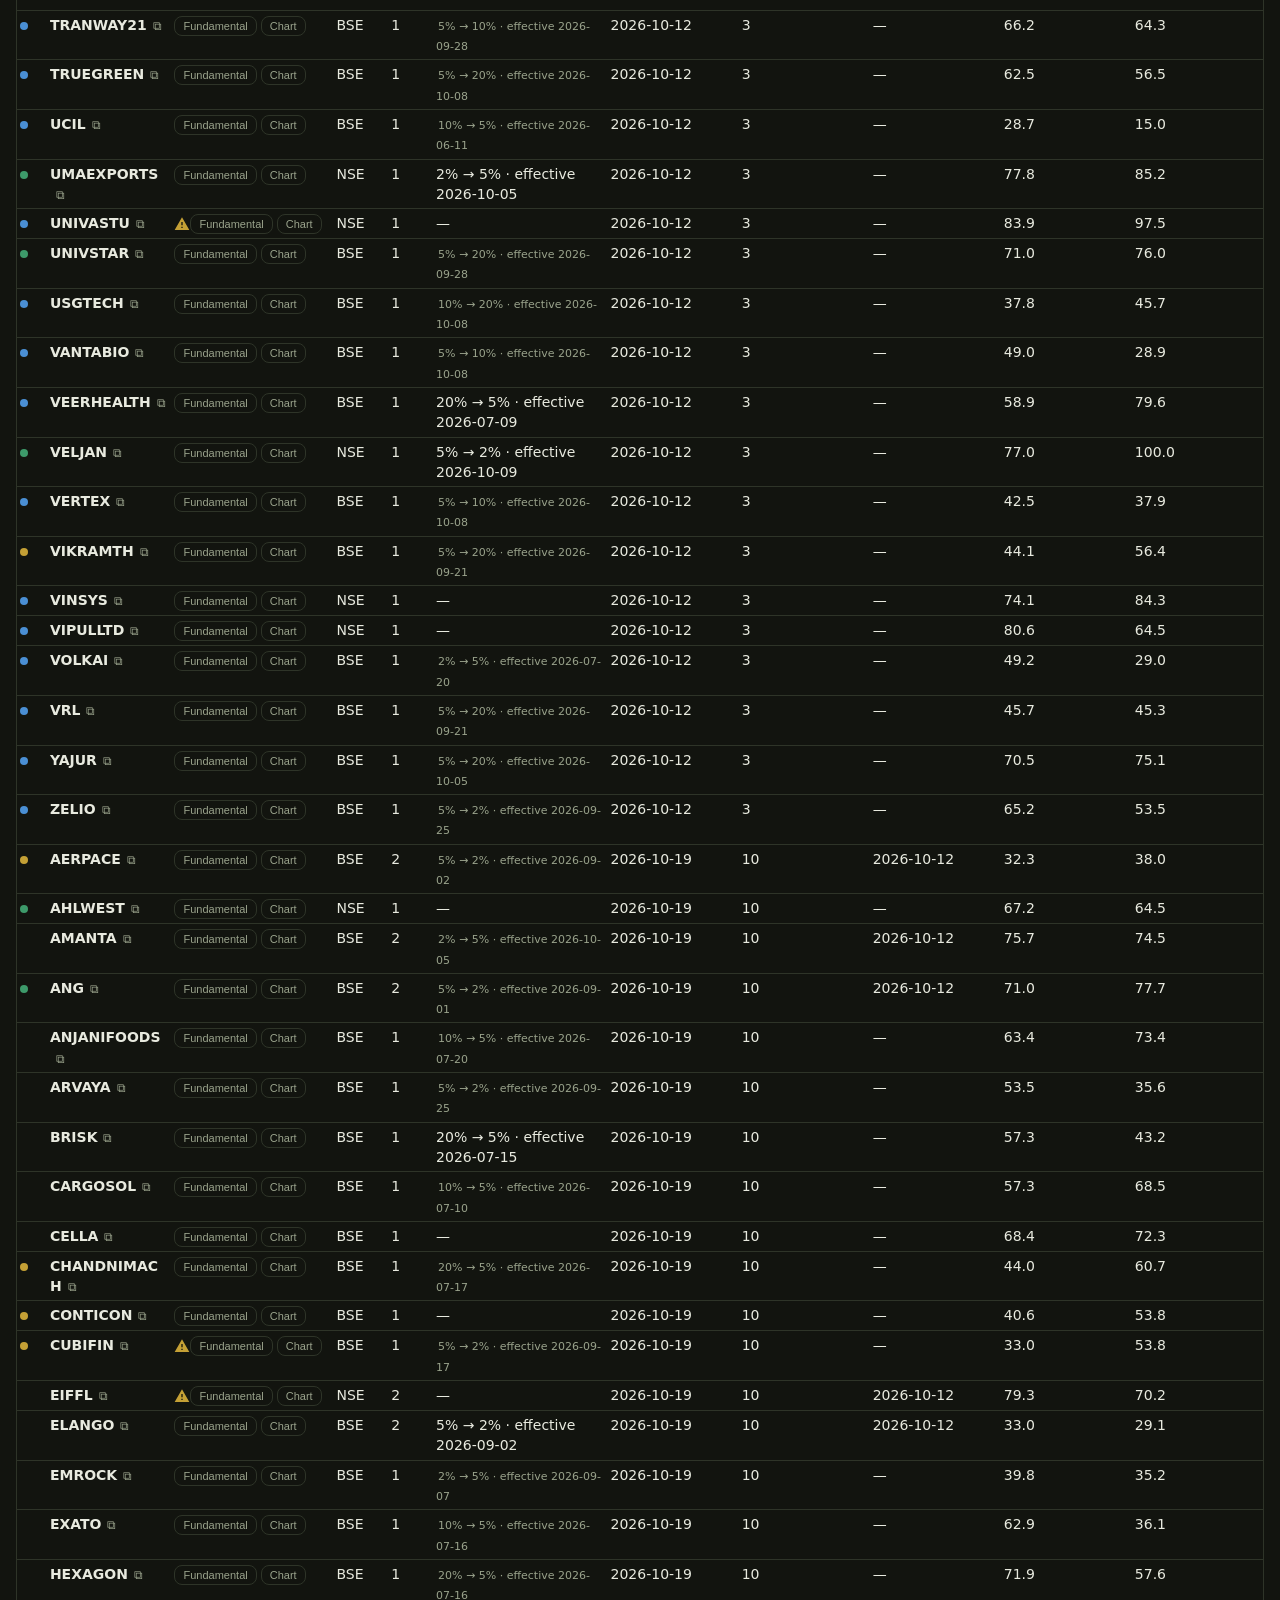
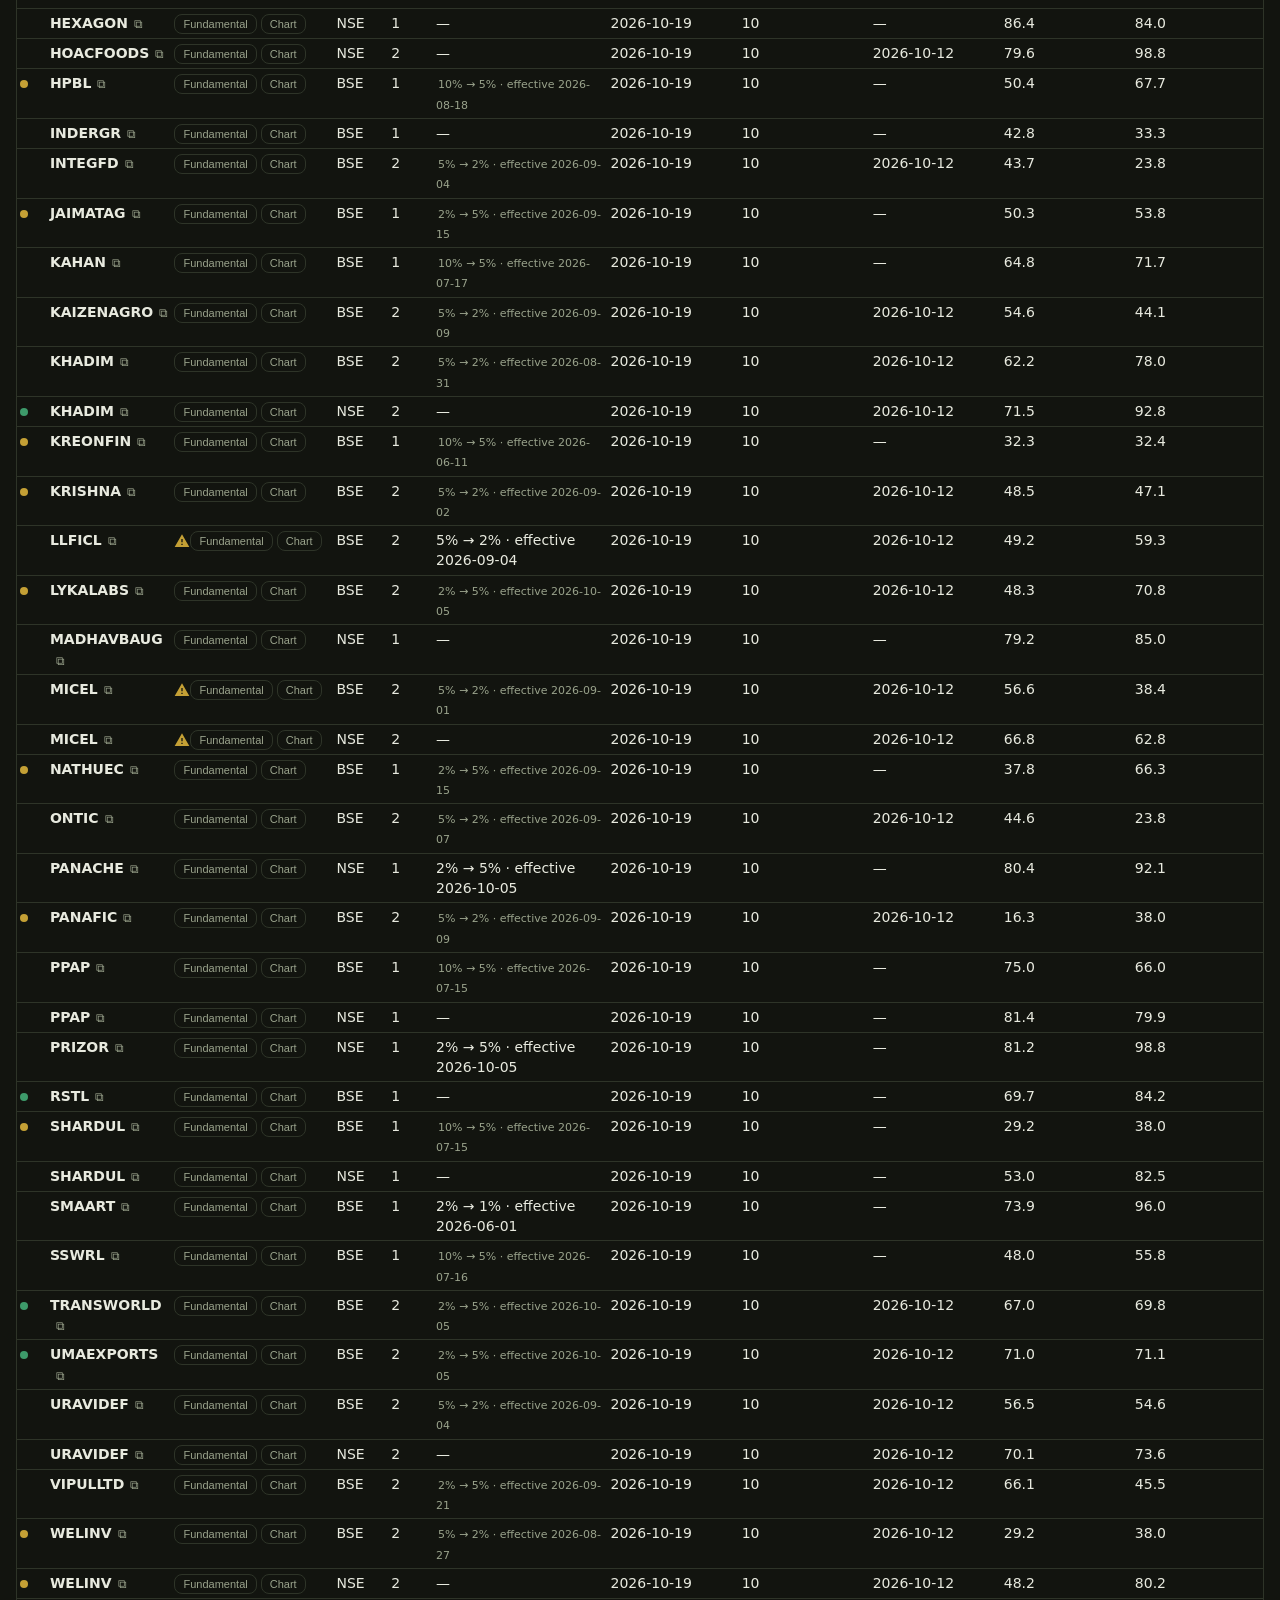
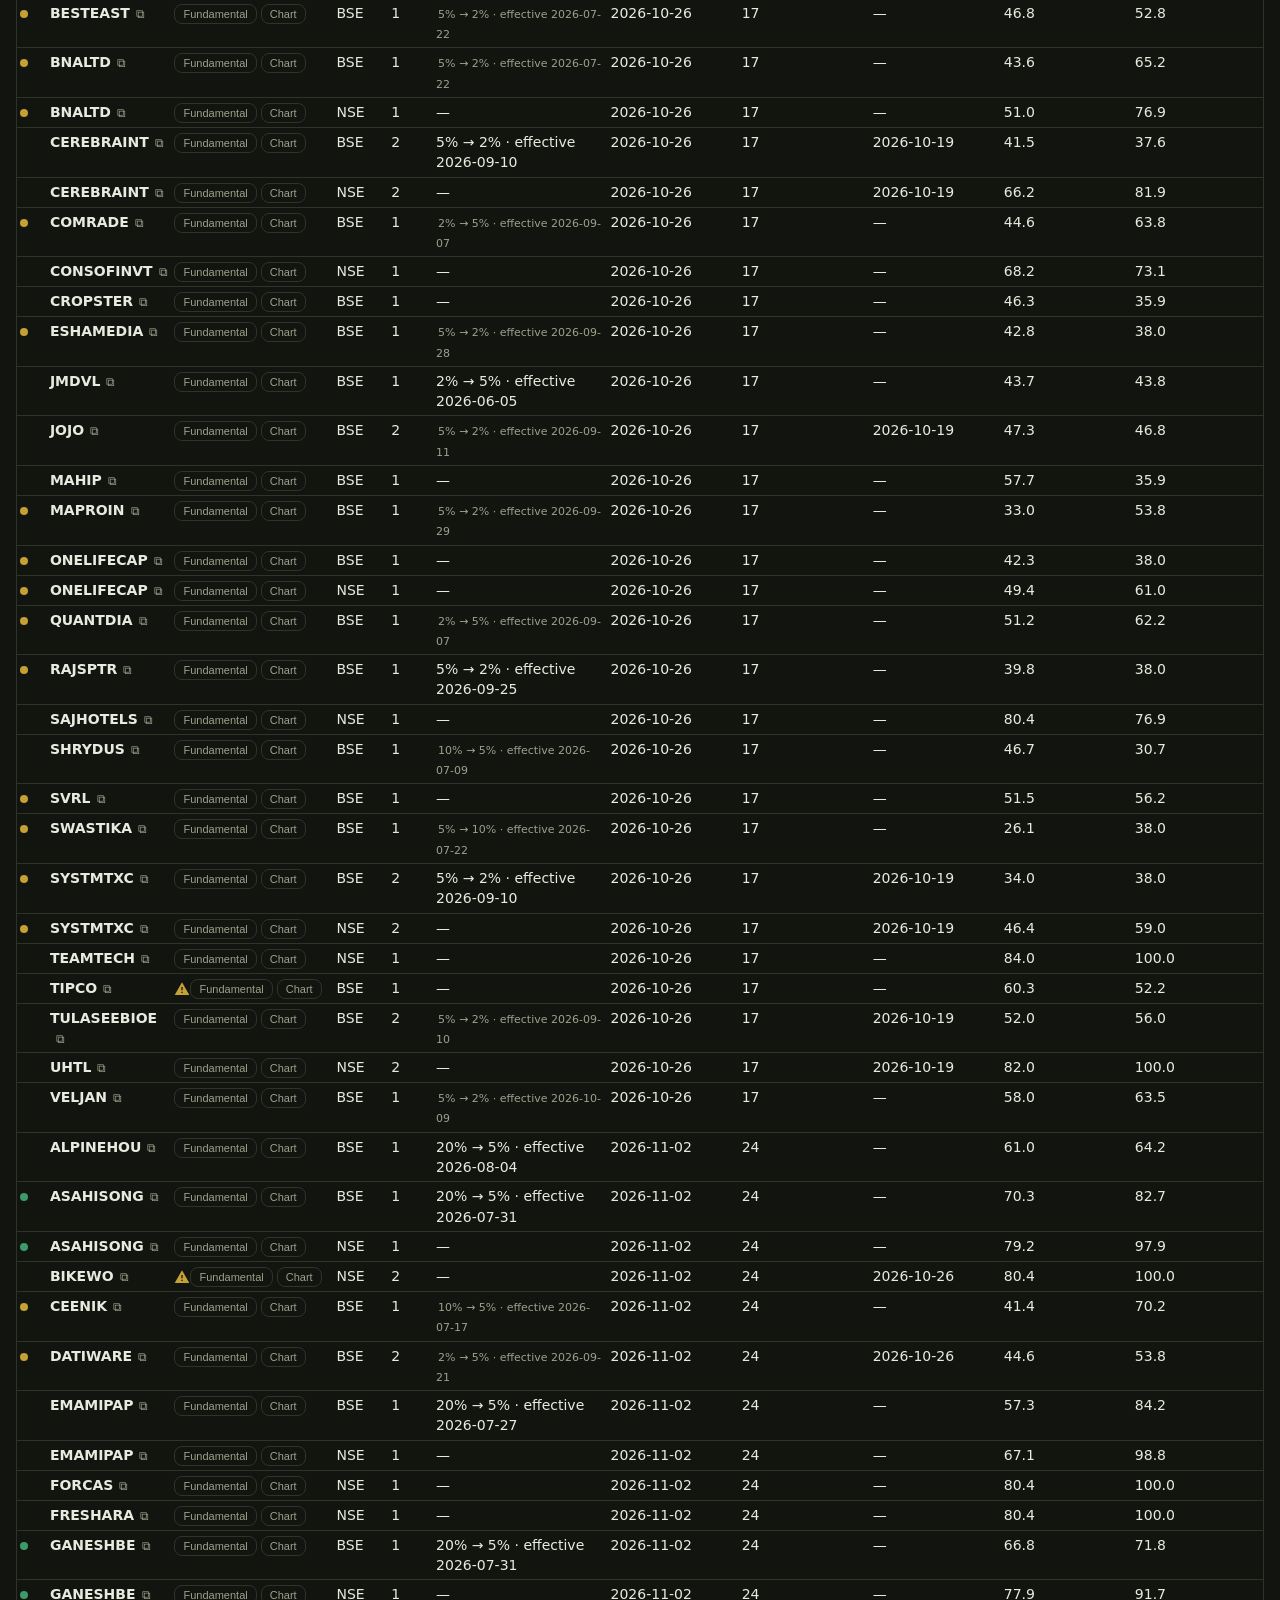
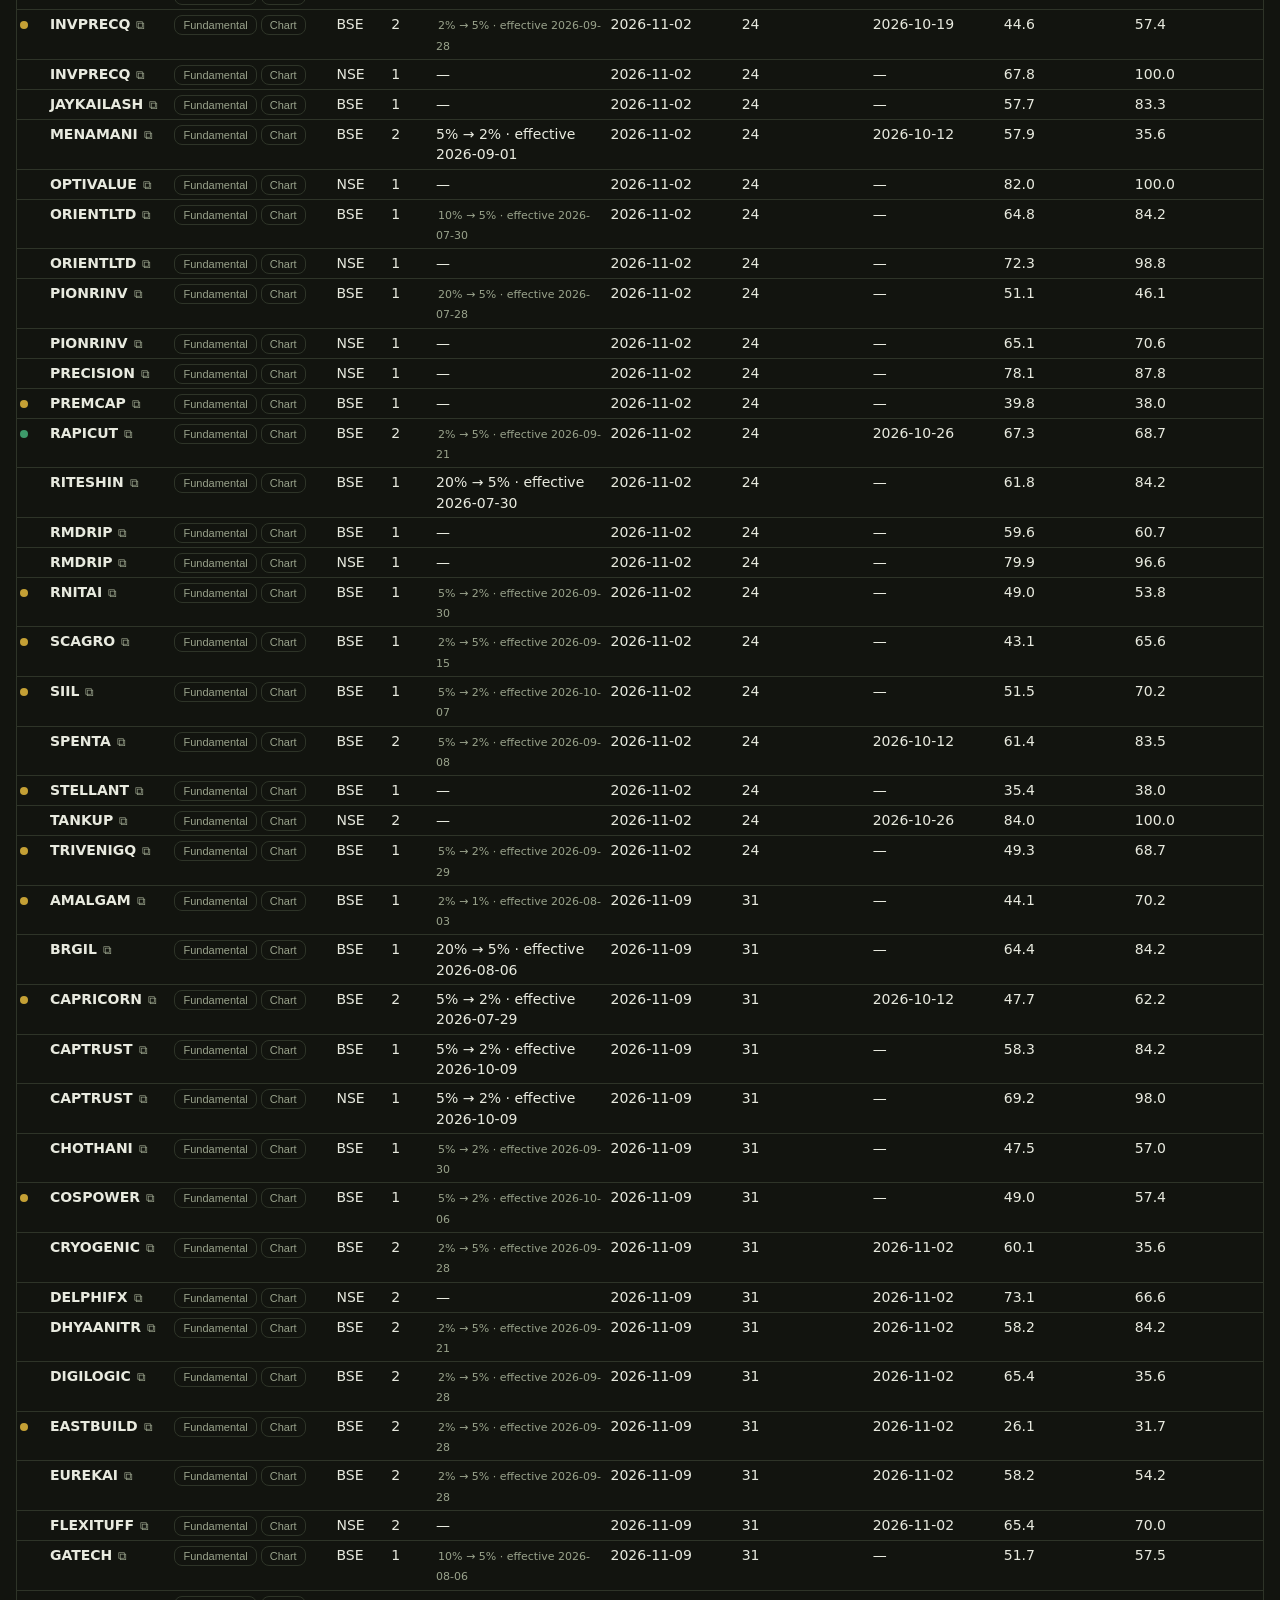
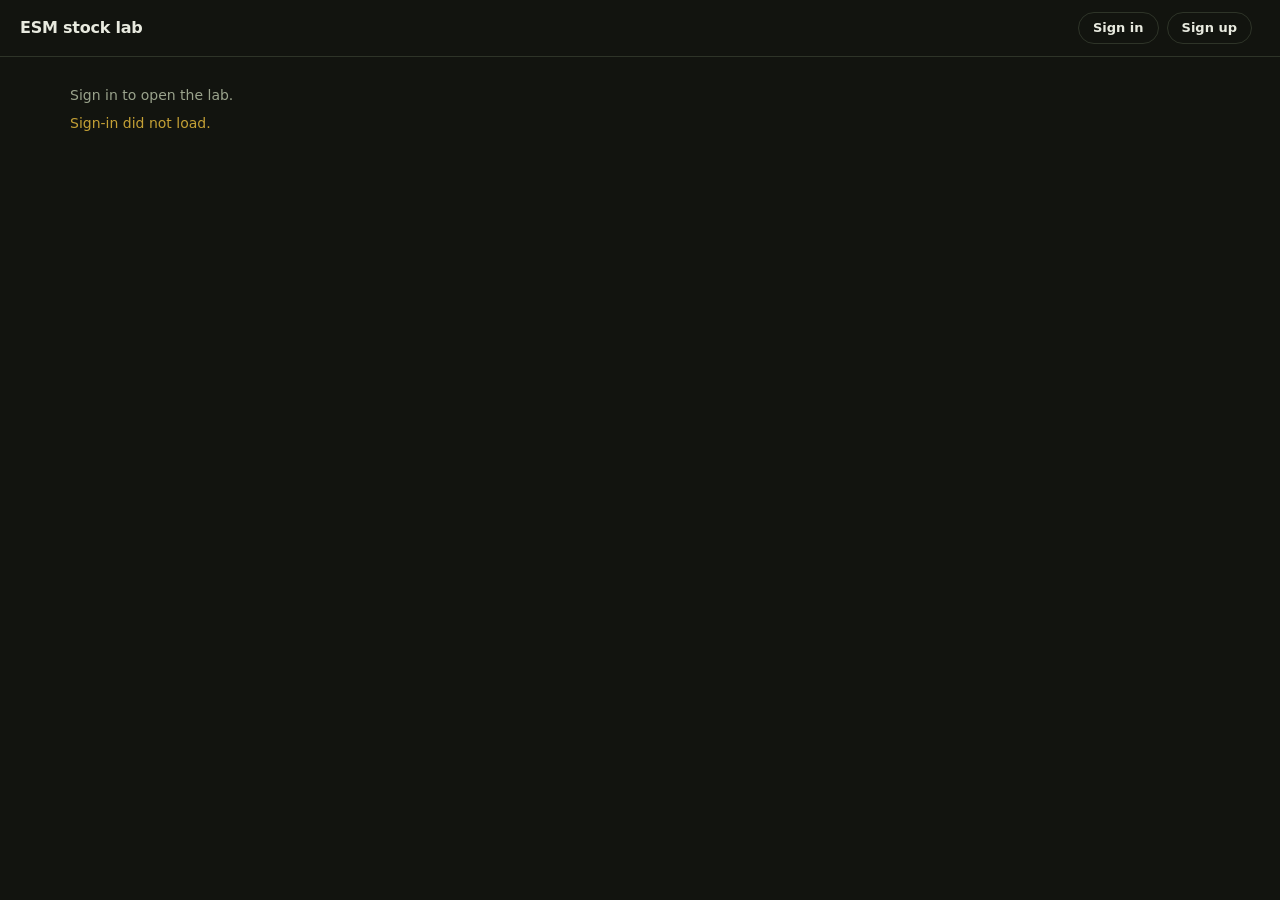
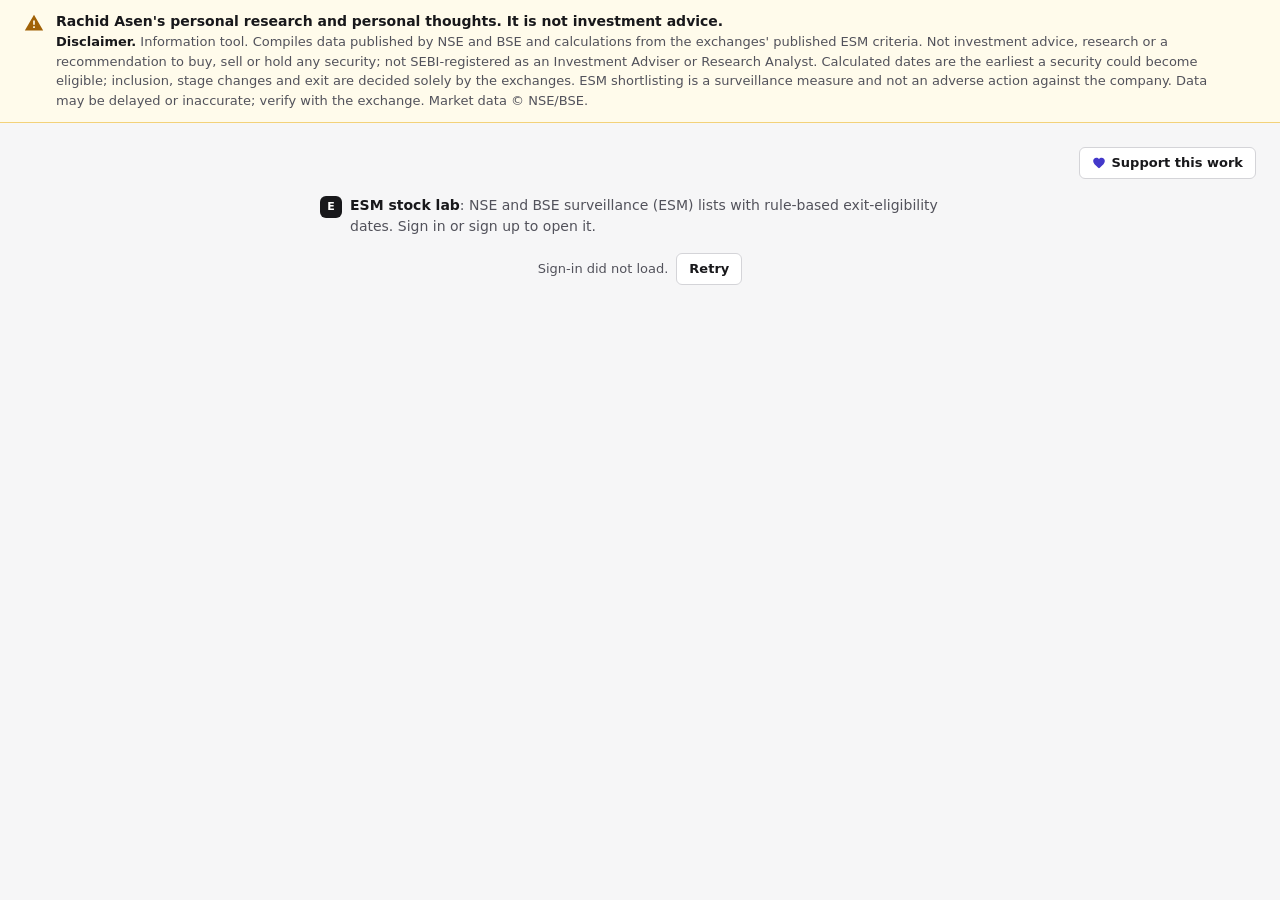
